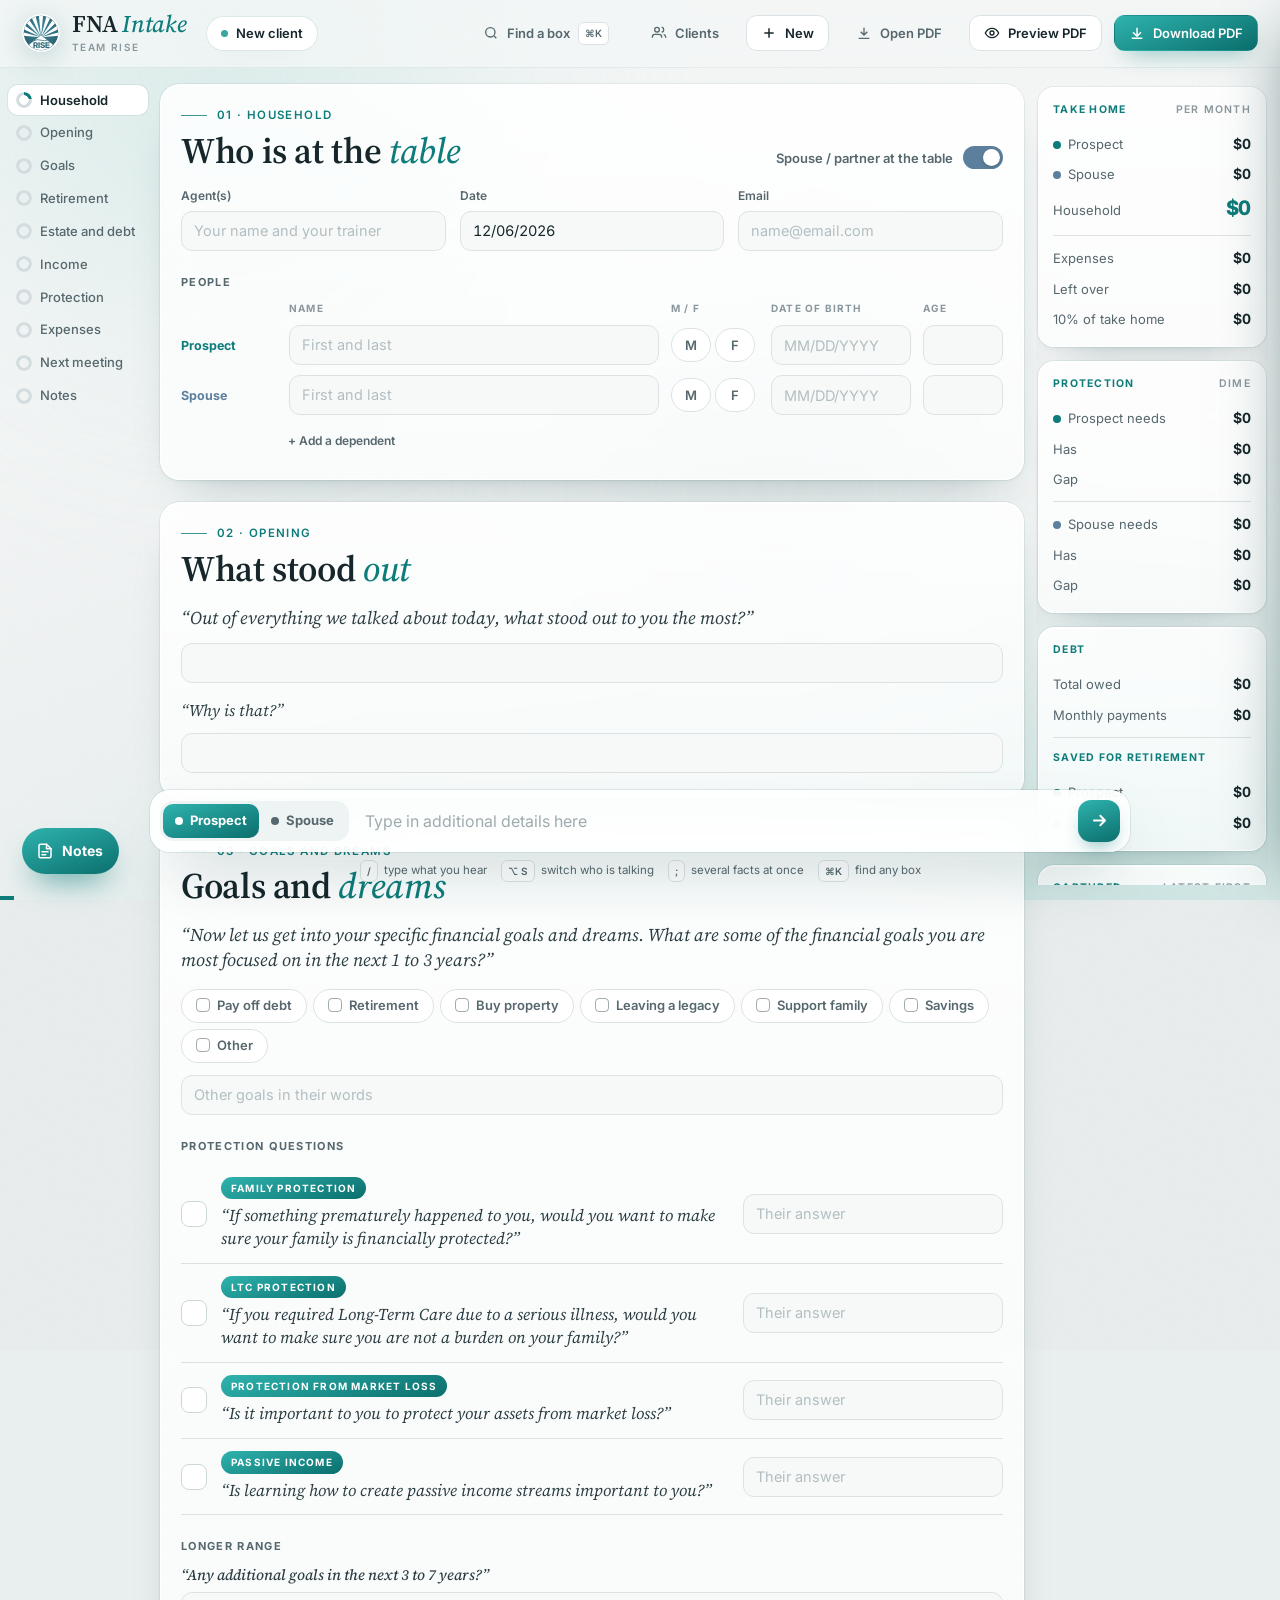
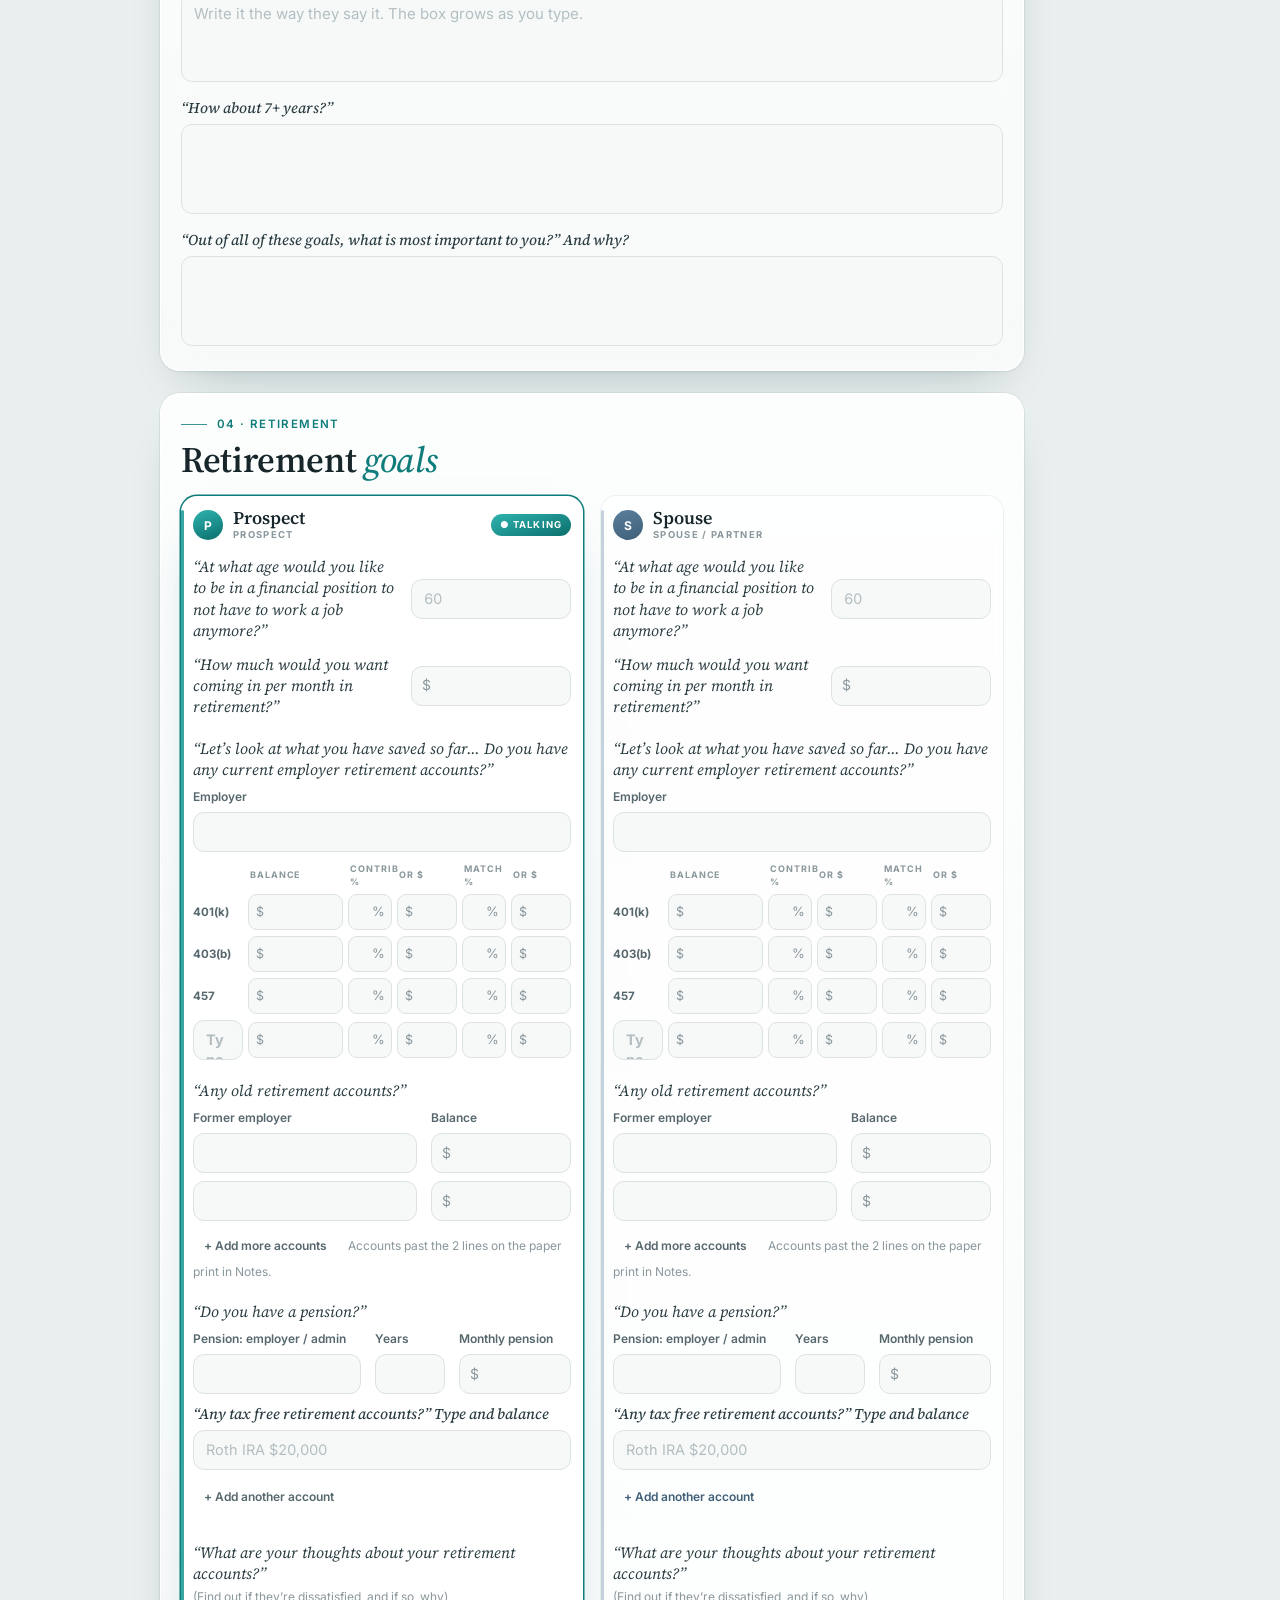
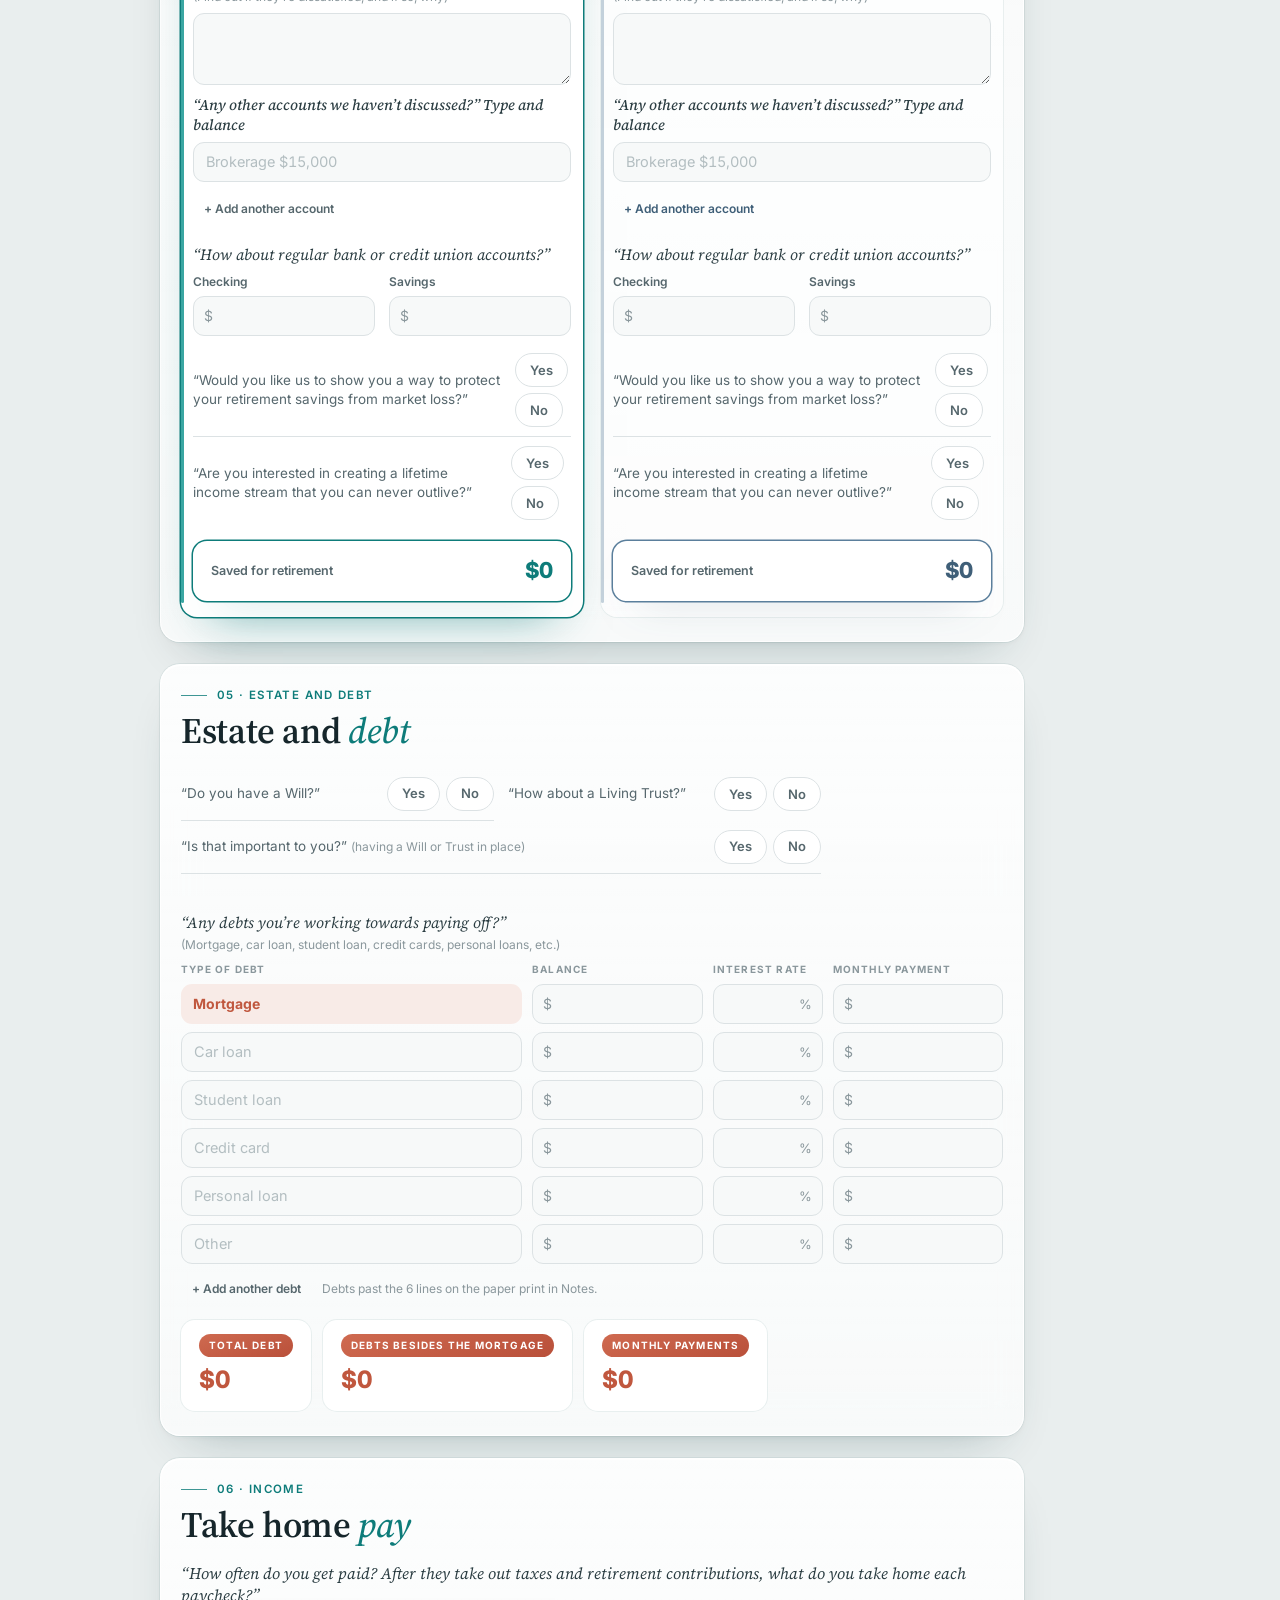
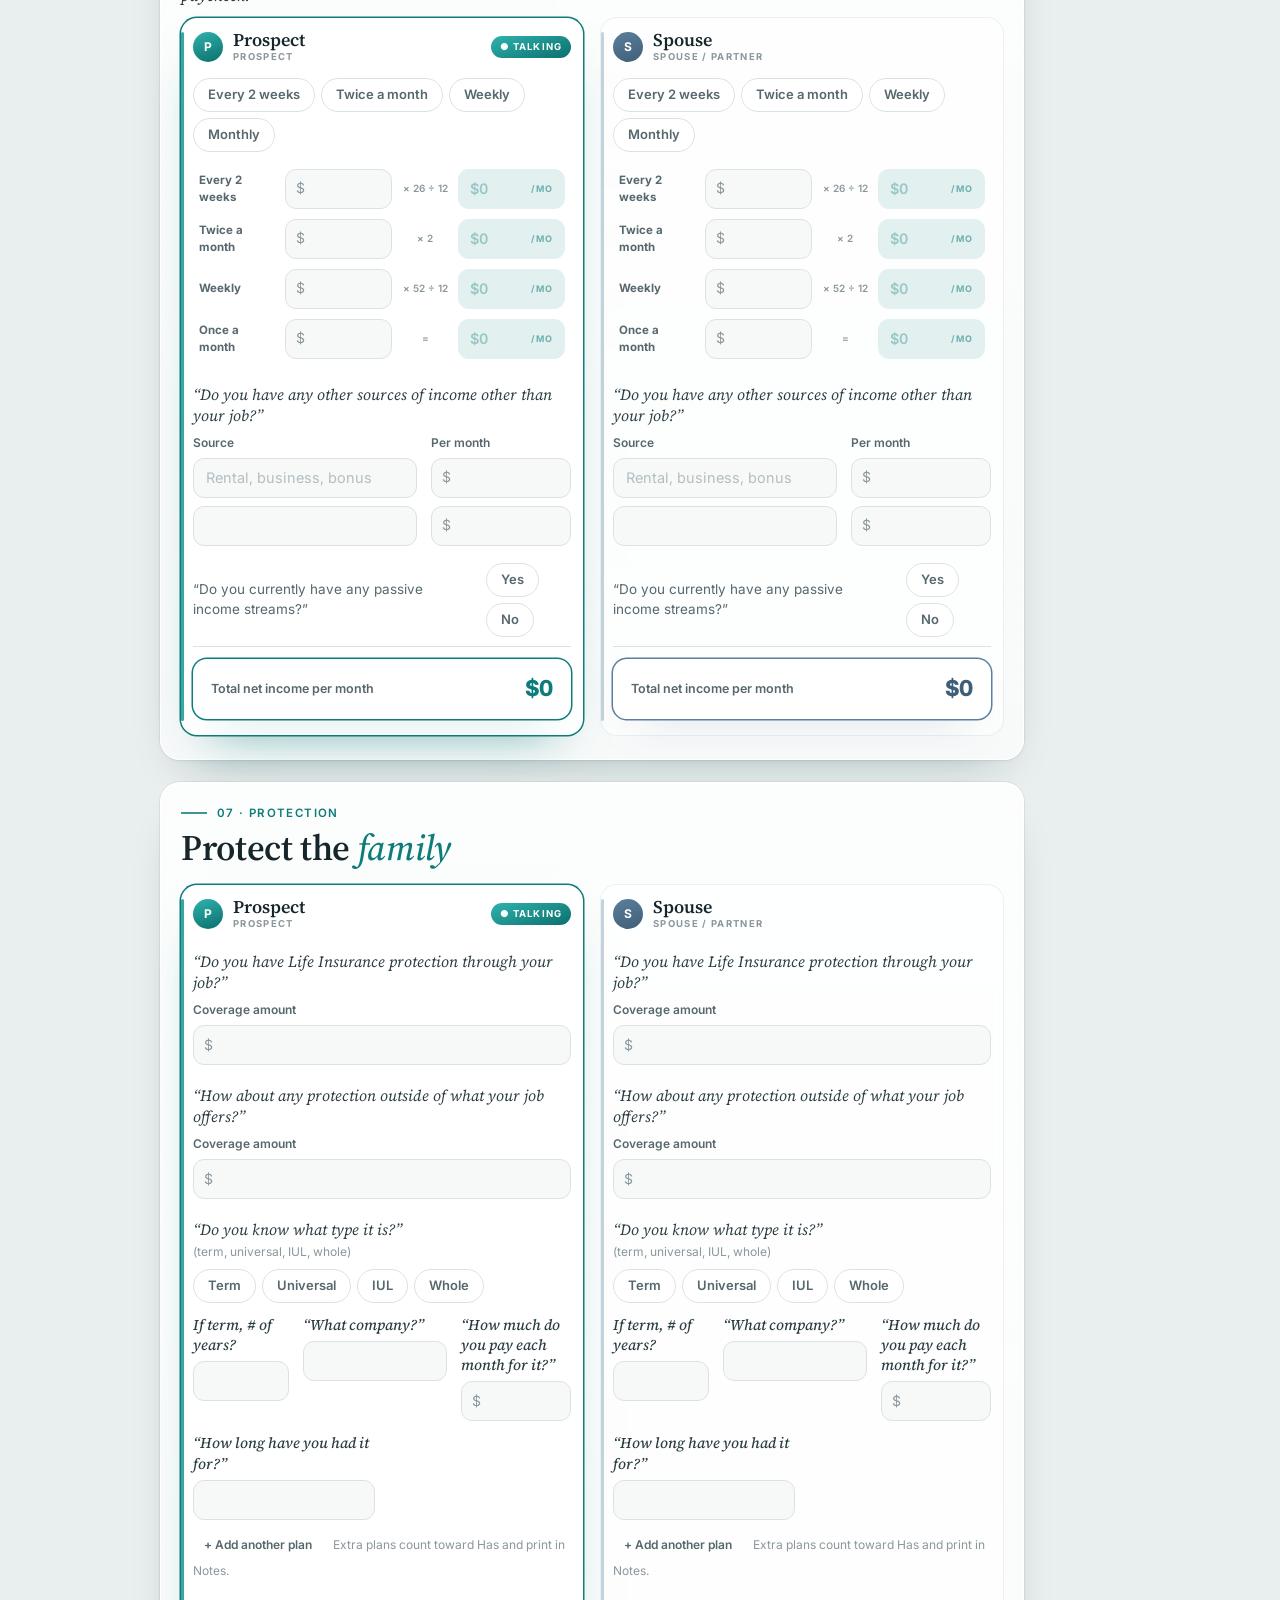
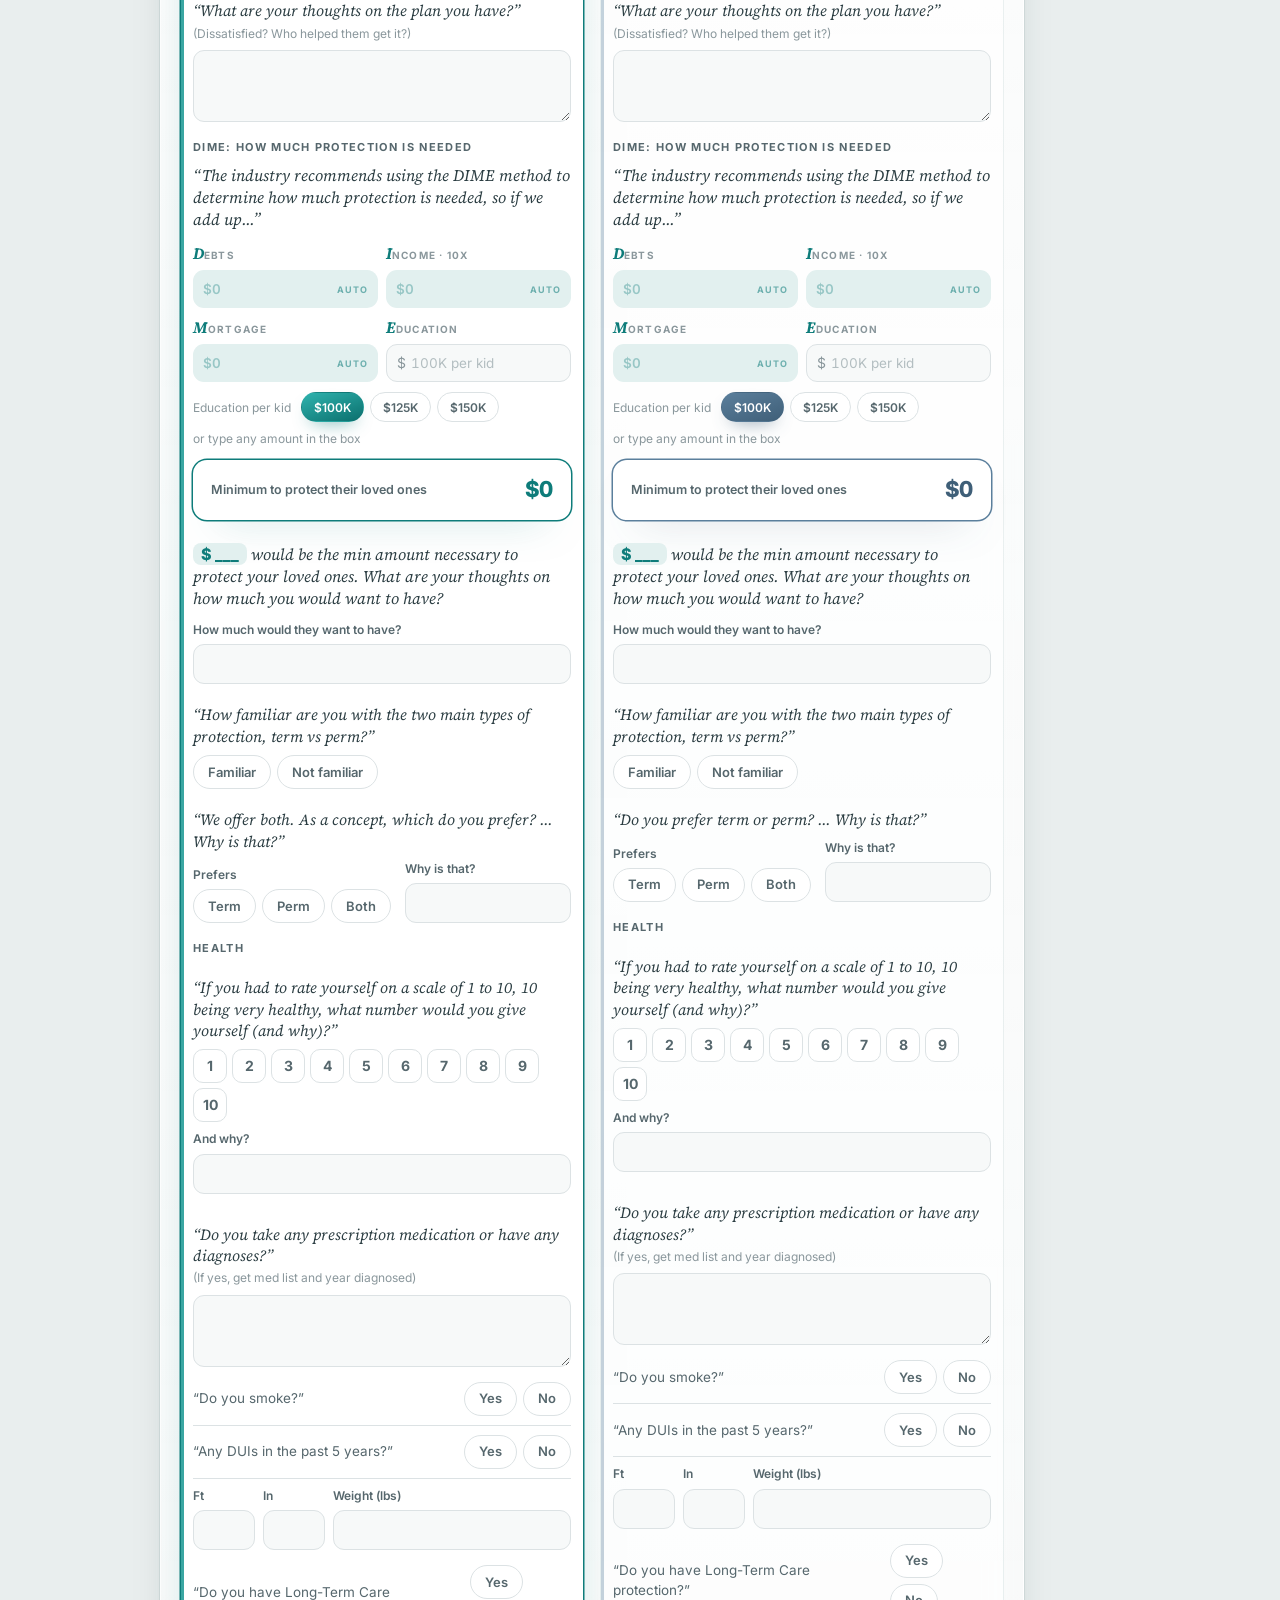
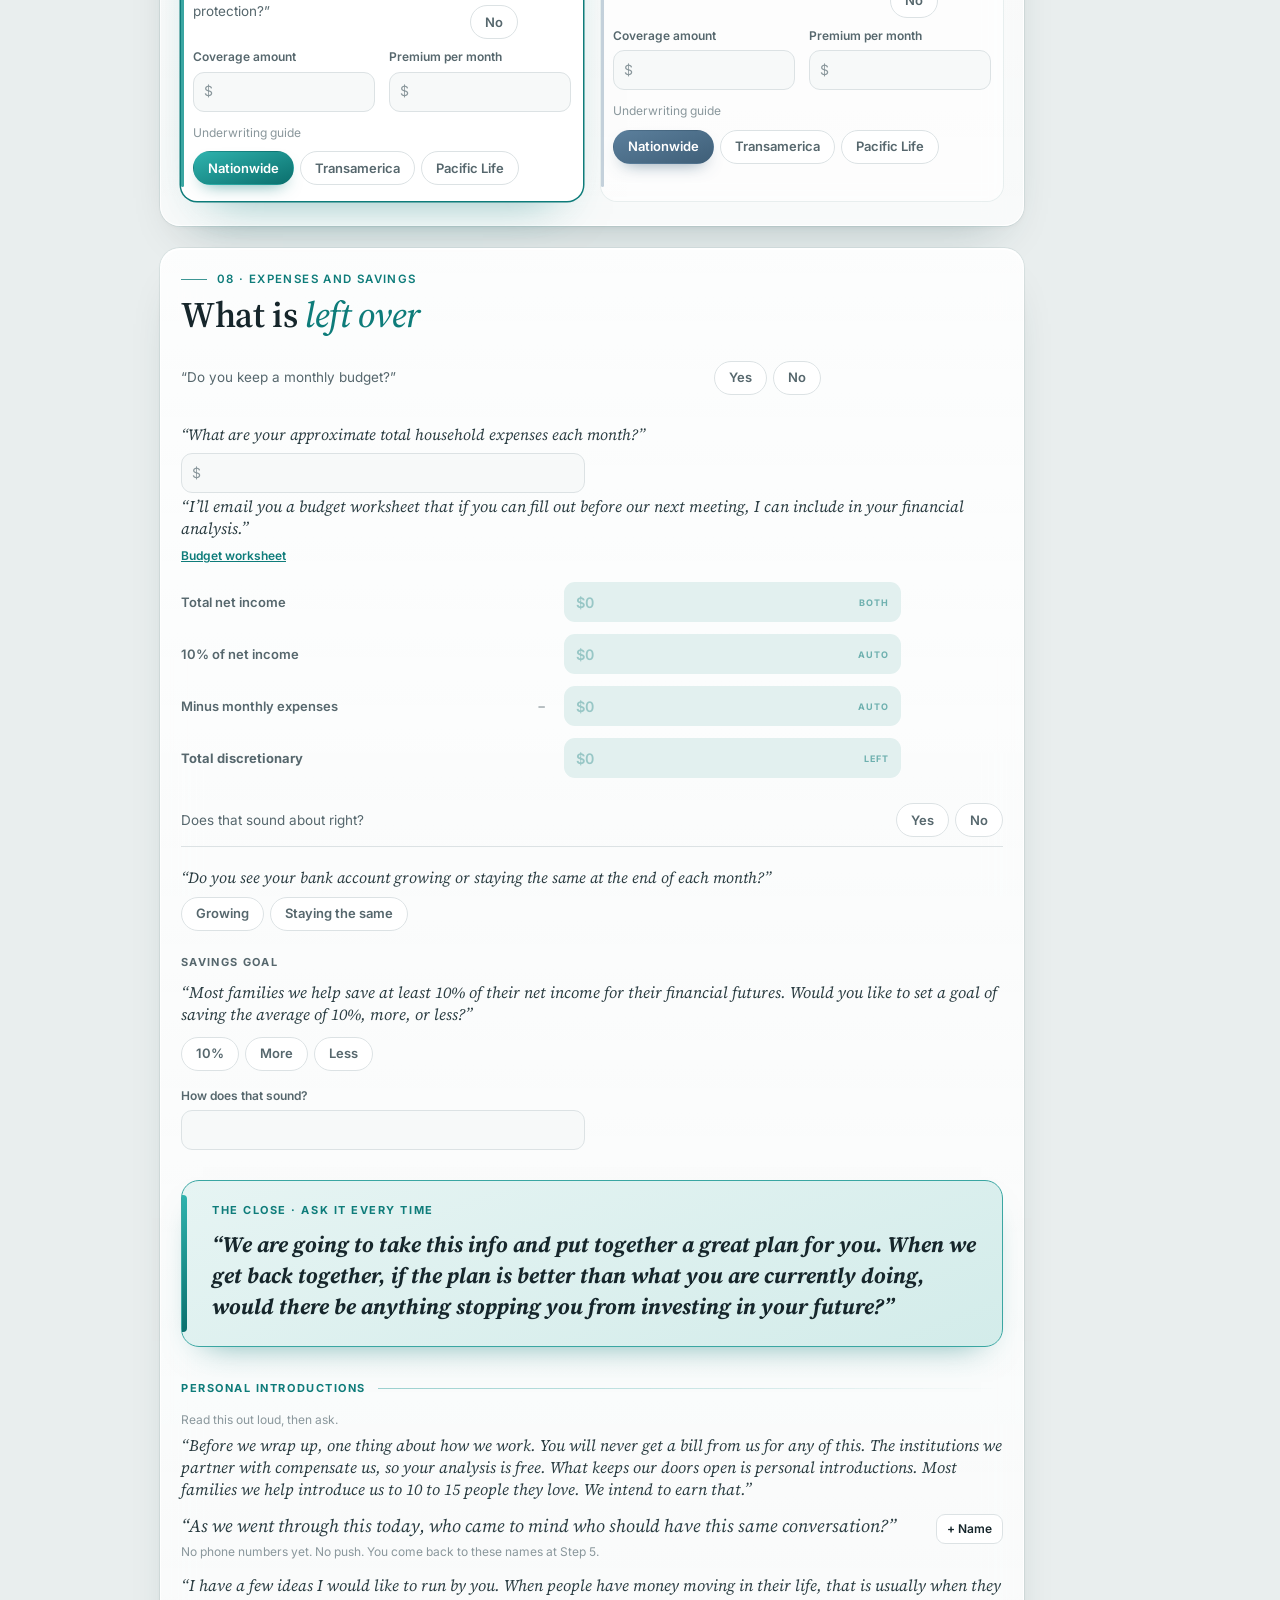
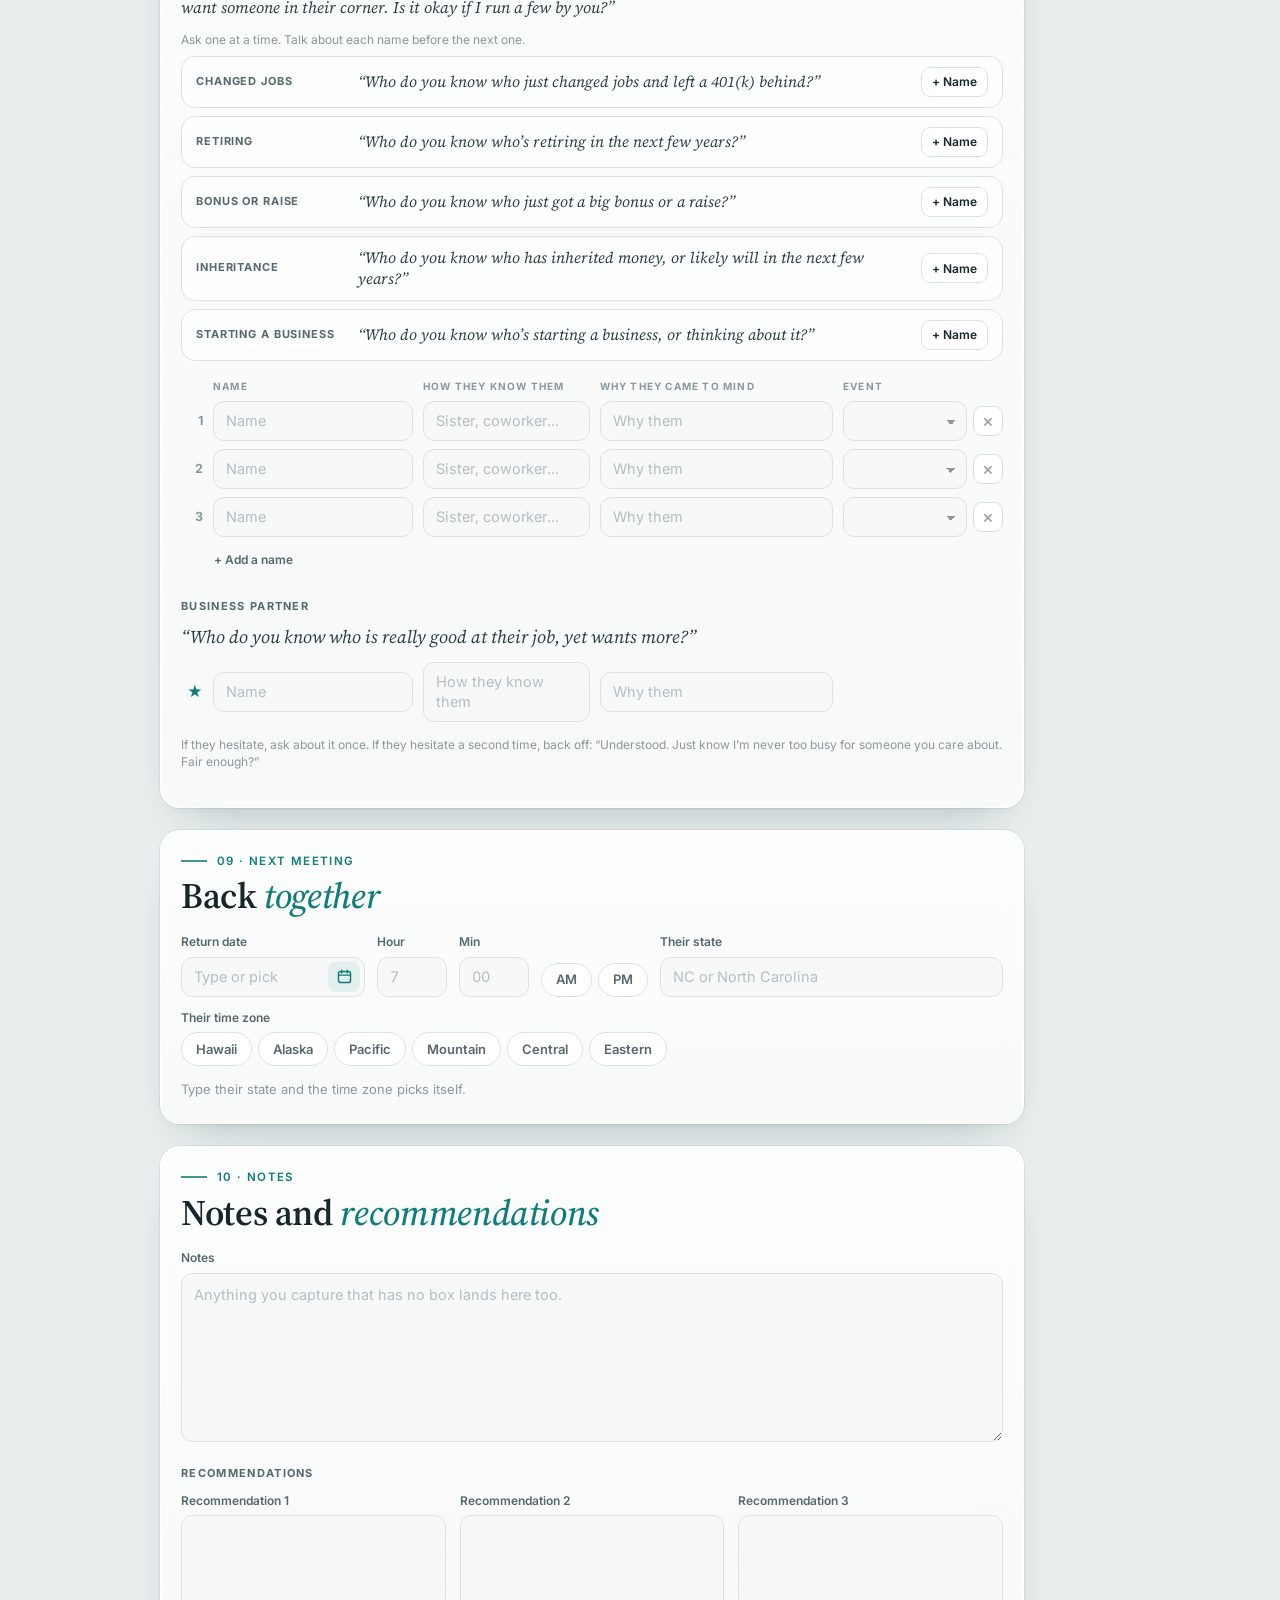
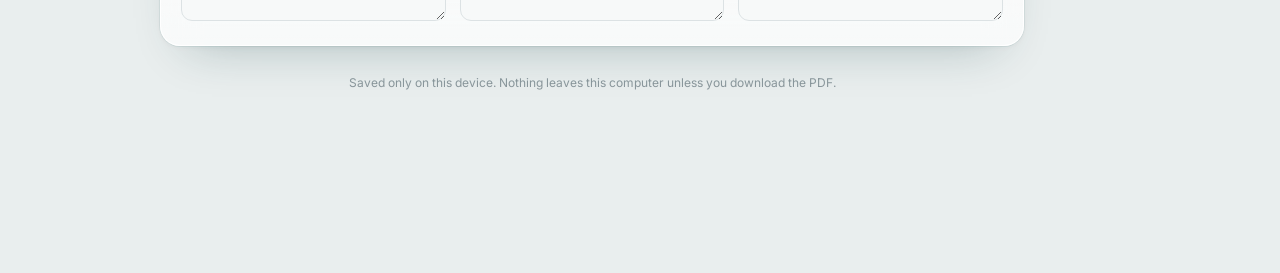
==== index.html @ fdba8e28 "FNA Intake app: source, build script and built page Co-Authored-By: Claude Opus 5.5 <noreply@anthrop" ====
<!doctype html>
<html lang="en">
<head>
<meta charset="utf-8">
<meta name="viewport" content="width=device-width,initial-scale=1,viewport-fit=cover">
<title>FNA Intake</title>
<meta name="theme-color" content="#eef2f2">
<link rel="icon" href="[data-uri]">
<link rel="preconnect" href="https://fonts.googleapis.com"><link rel="preconnect" href="https://fonts.gstatic.com" crossorigin>
<link href="https://fonts.googleapis.com/css2?family=Inter:wght@400;500;600;700;800&family=Source+Serif+4:ital,opsz,wght@0,8..60,500;0,8..60,600;1,8..60,400;1,8..60,500&display=swap" rel="stylesheet">
<style>/* FNA Intake, Investing 101 look: soft teal light, white frosted cards, Source Serif headlines,
   teal for the prospect and for money, slate blue for the spouse, rust for debt and gaps. */
:root{
  --ease:cubic-bezier(.2,.7,.2,1);
  --sans:"Inter",-apple-system,BlinkMacSystemFont,"Helvetica Neue",Arial,sans-serif;
  --serif:"Source Serif 4",Georgia,serif;
  --ink:#16262b; --mut:#56676d; --dim:#8a979c; --line:#dce2e4; --line2:#cdd6d9;
  --tea:#0e7c7a; --tea2:#3aa6a2; --teabg:#e2f0ef; --teaG:linear-gradient(160deg,#2fb3ae,#0b6f6d);
  --blu:#5b7f9c; --blu2:#3f5f78; --blubg:#e6edf2; --bluG:linear-gradient(160deg,#5b7f9c,#3f5f78);
  --rst:#c0573e; --rstbg:#f8ebe7; --rstG:linear-gradient(160deg,#cf6a50,#b9503a);
  --gry:#9aa7ab;
  --field:#f7f9f9; --fieldH:#fff;
  --card:linear-gradient(180deg,rgba(255,255,255,.88),rgba(255,255,255,.7));
  --cardShadow:0 1px 0 rgba(255,255,255,.9) inset,0 0 0 1px rgba(14,90,88,.07),0 2px 4px rgba(14,60,62,.04),0 24px 48px -28px rgba(14,60,62,.32);
  --r:20px;
}
*{box-sizing:border-box}
html{scroll-behavior:smooth;scroll-padding-top:96px}
body{margin:0;min-height:100vh;background:#e9eeee;color:var(--ink);font-family:var(--sans);font-size:14px;line-height:1.45;-webkit-font-smoothing:antialiased;text-rendering:optimizeLegibility}
::selection{background:rgba(14,124,122,.18)}
button,input,textarea,select{font:inherit;color:inherit}
a{color:var(--tea);font-weight:600}

/* living background: soft teal light that drifts (same as the Investing 101 deck) */
.bgx{position:fixed;inset:0;z-index:0;pointer-events:none;overflow:hidden;background:radial-gradient(120% 90% at 50% 120%,#d9ecea 0%,#eef2f2 55%,#f5f7f7 100%)}
.bgx i{position:absolute;border-radius:50%;filter:blur(90px);opacity:.55}
.bgx .b1{width:62vw;height:62vw;left:-14vw;top:-26vw;background:radial-gradient(circle,#bfe3df,transparent 68%);animation:drift1 26s ease-in-out infinite alternate}
.bgx .b2{width:52vw;height:52vw;right:-16vw;bottom:-24vw;background:radial-gradient(circle,#9fd5cf,transparent 66%);animation:drift2 32s ease-in-out infinite alternate}
.bgx .b3{width:34vw;height:34vw;left:44vw;top:30vh;background:radial-gradient(circle,#dfe7e8,transparent 70%);opacity:.8;animation:drift1 40s ease-in-out infinite alternate-reverse}
@keyframes drift1{to{margin-left:5vw;margin-top:4vh}}
@keyframes drift2{to{margin-right:6vw;margin-bottom:-5vh}}
.grain{position:fixed;inset:-50%;z-index:0;pointer-events:none;opacity:.06;background-image:url("data:image/svg+xml,%3Csvg xmlns='http://www.w3.org/2000/svg' width='160' height='160'%3E%3Cfilter id='n'%3E%3CfeTurbulence type='fractalNoise' baseFrequency='.9' numOctaves='2' stitchTiles='stitch'/%3E%3C/filter%3E%3Crect width='100%25' height='100%25' filter='url(%23n)'/%3E%3C/svg%3E")}
.prog{position:fixed;left:0;bottom:0;z-index:55;height:4px;width:0;background:var(--tea);transition:width .8s var(--ease)}

/* kicker: small teal caps with a short rule, like the deck */
.kick{display:flex;align-items:center;gap:10px;font-size:11.5px;font-weight:600;letter-spacing:.12em;text-transform:uppercase;color:var(--tea)}
.kick::before{content:"";width:26px;height:1.5px;background:currentColor;opacity:.8}

/* top bar */
.top{position:sticky;top:0;z-index:40;display:flex;align-items:center;gap:12px;padding:12px 22px;
  background:rgba(244,247,247,.78);backdrop-filter:blur(22px) saturate(140%);-webkit-backdrop-filter:blur(22px) saturate(140%);border-bottom:1px solid rgba(14,90,88,.08)}
.brand{display:flex;align-items:center;gap:12px;min-width:0}
.brand svg,.brand img{width:38px;height:38px;flex:none;filter:drop-shadow(0 6px 14px rgba(14,90,88,.22))}
.brand h1{margin:0;font-family:var(--serif);font-size:24px;font-weight:600;letter-spacing:-.01em;white-space:nowrap;line-height:1}
.brand h1 em{font-style:italic;font-weight:500;color:var(--tea)}
.brand .sub{font-size:10px;font-weight:600;letter-spacing:.14em;text-transform:uppercase;color:var(--dim);margin-top:4px}
.who-chip{display:flex;align-items:center;gap:8px;margin-left:8px;padding:7px 14px;border-radius:999px;background:#fff;box-shadow:0 0 0 1px rgba(14,90,88,.08),0 10px 24px -16px rgba(14,60,62,.45);font-size:13px;color:var(--mut);white-space:nowrap;overflow:hidden;text-overflow:ellipsis;max-width:320px}
.who-chip b{color:var(--ink);font-weight:600}
.save-dot{width:7px;height:7px;border-radius:50%;background:var(--tea2);flex:none;transition:background .3s}
.save-dot.busy{background:var(--gry)}
.top .grow{flex:1}
.btn{display:inline-flex;align-items:center;gap:8px;height:36px;padding:0 14px;border-radius:11px;border:1px solid var(--line);background:#fff;cursor:pointer;font-weight:600;font-size:13px;color:var(--ink);transition:background .2s,border-color .2s,transform .15s,box-shadow .2s;white-space:nowrap}
.btn:hover{border-color:var(--line2);box-shadow:0 8px 18px -12px rgba(14,60,62,.45)}
.btn:active{transform:scale(.97)}
.btn svg{width:16px;height:16px;flex:none}
.btn.primary{background:var(--teaG);color:#fff;border-color:transparent;box-shadow:0 10px 24px -12px rgba(14,124,122,.75)}
.btn.primary:hover{filter:brightness(1.06)}
.btn.ghost{background:transparent;border-color:transparent;color:var(--mut)}
.btn.ghost:hover{color:var(--ink);background:rgba(255,255,255,.7);box-shadow:none}
.btn.sm{height:30px;padding:0 10px;font-size:12px;border-radius:9px}
.kbd{font-size:10px;font-weight:600;padding:3px 6px;border-radius:6px;border:1px solid var(--line);color:var(--mut);background:#fff}

/* layout */
.shell{position:relative;z-index:1;display:grid;grid-template-columns:150px minmax(0,1fr) 248px;gap:14px;max-width:none;margin:0;padding:16px 12px 170px 8px}
.nav{position:sticky;top:84px;align-self:start;display:flex;flex-direction:column;gap:2px}
.nav a{display:flex;align-items:center;gap:8px;padding:7px 9px;border-radius:10px;color:var(--mut);text-decoration:none;font-size:13px;font-weight:500;transition:background .2s,color .2s}
.nav a:hover{background:rgba(255,255,255,.7);color:var(--ink)}
.nav a.on{background:#fff;color:var(--ink);font-weight:600;box-shadow:0 0 0 1px rgba(14,90,88,.07),0 10px 22px -16px rgba(14,60,62,.5)}
.nav .ring{--v:0;width:16px;height:16px;border-radius:50%;flex:none;background:conic-gradient(var(--tea) calc(var(--v)*1%),#d3dcde 0);-webkit-mask:radial-gradient(circle,transparent 4.5px,#000 5px);mask:radial-gradient(circle,transparent 4.5px,#000 5px)}
.nav .ring.full{background:var(--tea)}
.main{min-width:0;display:flex;flex-direction:column;gap:22px;container-type:inline-size}

/* cards */
.card{position:relative;background:var(--card);border:1px solid rgba(255,255,255,.95);border-radius:var(--r);padding:22px 20px 24px;backdrop-filter:blur(18px) saturate(1.3);-webkit-backdrop-filter:blur(18px) saturate(1.3);box-shadow:var(--cardShadow)}
.card>header{display:flex;align-items:flex-end;justify-content:space-between;gap:16px;margin-bottom:18px}
.eyebrow{display:flex;align-items:center;gap:10px;font-size:11.5px;font-weight:600;letter-spacing:.12em;text-transform:uppercase;color:var(--tea);margin-bottom:8px}
.eyebrow::before{content:"";width:26px;height:1.5px;background:currentColor;opacity:.8}
.card h2{margin:0;font-family:var(--serif);font-size:36px;font-weight:600;line-height:1.05;letter-spacing:-.01em}
.card h2 em{font-style:italic;font-weight:500;color:var(--tea)}
.card h3{margin:24px 0 10px;font-size:11px;font-weight:700;letter-spacing:.12em;text-transform:uppercase;color:var(--mut)}
.card h3:first-child{margin-top:0}
.say{font-family:var(--serif);font-style:italic;font-size:18px;line-height:1.38;color:#2b3d42;margin:2px 0 12px}
.say::before{content:"\201C"}.say::after{content:"\201D"}
.say.sm{font-size:16px}
.tip{font-size:12px;color:var(--dim)}

/* fields */
.grid{display:grid;gap:12px 14px}
.g2{grid-template-columns:repeat(2,minmax(0,1fr))}
.g3{grid-template-columns:repeat(3,minmax(0,1fr))}
.g4{grid-template-columns:repeat(4,minmax(0,1fr))}
.fld{display:flex;flex-direction:column;gap:6px;min-width:0}
.fld>label,.lbl{font-size:12px;font-weight:600;color:var(--mut)}
.in{position:relative;display:flex;align-items:center}
.in input,.in textarea,.in select{width:100%;height:40px;padding:0 12px;border-radius:11px;border:1px solid var(--line);background:var(--field);outline:none;transition:border-color .2s,background .2s,box-shadow .25s;font-size:14.5px;font-variant-numeric:tabular-nums;color:var(--ink)}
.in textarea{height:auto;min-height:72px;padding:10px 12px;resize:vertical;line-height:1.45}
.in input::placeholder,.in textarea::placeholder{color:#b3bec1}
.in input:hover,.in textarea:hover{background:var(--fieldH);border-color:var(--line2)}
.in input:focus,.in textarea:focus{border-color:var(--tea2);background:#fff;box-shadow:0 0 0 4px rgba(58,166,162,.16)}
.col-s .in input:focus,.col-s .in textarea:focus{border-color:var(--blu);box-shadow:0 0 0 4px rgba(91,127,156,.18)}
.in.money input{padding-left:24px}
.in.money::before{content:"$";position:absolute;left:11px;color:var(--dim);font-size:14px;pointer-events:none}
.in.pct input{padding-right:24px}
.in.pct::after{content:"%";position:absolute;right:11px;color:var(--dim);font-size:13px;pointer-events:none}
.in input.has-auto::placeholder{color:var(--tea);opacity:.85;font-weight:600}
.filled-flash{animation:flash 1.6s var(--ease)}
@keyframes flash{0%{box-shadow:0 0 0 0 rgba(14,124,122,0);border-color:var(--tea)}20%{box-shadow:0 0 0 6px rgba(14,124,122,.22);background:var(--teabg)}100%{box-shadow:0 0 0 0 rgba(14,124,122,0)}}

/* calc output: teal band, like the deck */
.calc{display:flex;align-items:center;justify-content:space-between;gap:10px;height:40px;padding:0 12px;border-radius:11px;background:var(--teabg);font-variant-numeric:tabular-nums;font-weight:700;color:var(--tea);font-size:14.5px;white-space:nowrap}
.calc .t{font-size:9px;font-weight:700;letter-spacing:.12em;text-transform:uppercase;color:rgba(14,124,122,.55)}
.calc.big{height:auto;padding:14px 16px;font-size:24px;font-weight:800;letter-spacing:-.02em}
.calc.neg{color:var(--rst);background:var(--rstbg)}
.calc .empty{color:rgba(14,124,122,.35);font-weight:600}

/* segmented + chips */
.seg{display:inline-flex;flex-wrap:wrap;gap:6px}
.seg button,.chip{height:34px;padding:0 14px;border-radius:999px;border:1px solid var(--line);background:#fff;cursor:pointer;font-size:13px;font-weight:600;color:var(--mut);transition:all .18s var(--ease)}
.seg button:hover,.chip:hover{color:var(--ink);border-color:var(--line2)}
.seg button.on,.chip.on{background:var(--teaG);border-color:transparent;color:#fff;box-shadow:0 8px 18px -10px rgba(14,124,122,.8)}
.col-s .seg button.on{background:var(--bluG);box-shadow:0 8px 18px -10px rgba(63,95,120,.8)}
.seg.yn button{min-width:46px}
.seg.yn button[data-v=N].on{background:#5f6f75;box-shadow:none}
.chip .ck{display:inline-block;width:14px;height:14px;margin-right:7px;vertical-align:-2px;border-radius:4px;border:1.5px solid currentColor;opacity:.55}
.chip.on .ck{background:#fff;border-color:#fff;opacity:1;box-shadow:inset 0 0 0 3px #138784}
.ynrow{display:flex;align-items:center;justify-content:space-between;gap:14px;padding:9px 0;border-bottom:1px solid var(--line)}
.ynrow:last-child{border-bottom:0}
.ynrow .q{font-size:13.5px;color:var(--mut)}

/* people table */
.people{display:grid;grid-template-columns:96px minmax(0,1.6fr) 88px 140px 80px;gap:10px 12px;align-items:center}
.people .hd{font-size:10px;font-weight:700;letter-spacing:.12em;text-transform:uppercase;color:var(--dim)}
.people .role{font-size:12.5px;font-weight:700;color:var(--mut);line-height:1.2}
.people .role.p{color:var(--tea)}.people .role.s{color:var(--blu2)}
.people .seg{flex-wrap:nowrap;gap:4px}
.people .seg button{min-width:0;width:40px;padding:0;height:34px}
.toggle{display:inline-flex;align-items:center;gap:10px;cursor:pointer;user-select:none;font-size:13px;font-weight:600;color:var(--mut)}
.toggle .sw{width:40px;height:23px;border-radius:999px;background:#cfd8da;position:relative;transition:background .25s}
.toggle .sw::after{content:"";position:absolute;top:3px;left:3px;width:17px;height:17px;border-radius:50%;background:#fff;box-shadow:0 1px 3px rgba(0,0,0,.2);transition:transform .3s var(--ease)}
.toggle.on .sw{background:var(--blu)}
.toggle.on .sw::after{transform:translateX(17px)}

/* protect questions */
.pq{display:grid;grid-template-columns:auto minmax(0,1fr) minmax(160px,260px);gap:14px;align-items:center;padding:12px 0;border-bottom:1px solid var(--line)}
.pq:last-child{border-bottom:0}
.pq .say{margin:0;font-size:16.5px}
.pq .tag{display:inline-block;font-size:10px;font-weight:700;letter-spacing:.12em;text-transform:uppercase;color:#fff;padding:4px 10px;border-radius:999px;background:var(--teaG);margin-bottom:6px}
.cbx{width:26px;height:26px;border-radius:8px;border:1.5px solid var(--line2);background:#fff;cursor:pointer;display:grid;place-items:center;transition:all .2s}
.cbx svg{width:15px;height:15px;opacity:0;transform:scale(.6);transition:all .25s var(--ease)}
.cbx.on{background:var(--tea);border-color:var(--tea);box-shadow:0 8px 18px -8px rgba(14,124,122,.8)}
.cbx.on svg{opacity:1;transform:none;color:#fff}

/* person columns */
.duo{display:grid;grid-template-columns:repeat(2,minmax(0,1fr));gap:18px}
.duo.solo{grid-template-columns:minmax(0,1fr)}
.duo.solo .col-s{display:none}
.col{position:relative;border-radius:16px;padding:14px 12px 16px;background:rgba(255,255,255,.62);box-shadow:0 0 0 1px rgba(14,90,88,.07);transition:box-shadow .3s,background .3s}
.col::before{content:"";position:absolute;left:0;top:14px;bottom:14px;width:3px;border-radius:3px;background:var(--tea2);opacity:.35;transition:opacity .3s}
.col-s::before{background:var(--blu)}
.col.talking{background:#fff;box-shadow:0 0 0 1.5px var(--tea),0 24px 48px -28px rgba(14,124,122,.55)}
.col-s.talking{box-shadow:0 0 0 1.5px var(--blu),0 24px 48px -28px rgba(63,95,120,.55)}
.col.talking::before{opacity:1}
.colhd{display:flex;align-items:center;gap:10px;margin:-2px 0 14px}
.colhd .av{width:30px;height:30px;border-radius:50%;display:grid;place-items:center;font-weight:700;font-size:12px;color:#fff;background:var(--teaG)}
.col-s .colhd .av{background:var(--bluG)}
.colhd .nm{font-family:var(--serif);font-weight:600;font-size:18px;line-height:1.1}
.colhd .rl{font-size:9.5px;font-weight:700;letter-spacing:.14em;text-transform:uppercase;color:var(--dim)}
.colhd .live{margin-left:auto;font-size:9.5px;font-weight:700;letter-spacing:.12em;text-transform:uppercase;color:#fff;background:var(--teaG);padding:4px 9px;border-radius:999px;opacity:0;transition:opacity .3s}
.col-s .colhd .live{background:var(--bluG)}
.col.talking .colhd .live{opacity:1}
.col h3{margin:18px 0 8px}

/* account rows */
.acct{display:grid;grid-template-columns:50px minmax(0,1.35fr) minmax(0,.62fr) minmax(0,.85fr) minmax(0,.62fr) minmax(0,.85fr);gap:5px;align-items:center}
.acct .hd{font-size:9px;font-weight:700;letter-spacing:.1em;text-transform:uppercase;color:var(--dim);padding-left:2px}
.acct .lab{font-size:11.5px;font-weight:700;color:var(--mut)}
.acct .in input{height:36px;padding:0 8px;font-size:13.5px;border-radius:9px}
.acct .in.money input{padding-left:19px}.acct .in.money::before{left:8px;font-size:12.5px}
.acct .in.pct input{padding-right:18px}.acct .in.pct::after{right:7px}
.acct+.acct{margin-top:6px}

.pay{display:grid;grid-template-columns:78px minmax(0,1fr) 50px minmax(0,1fr);gap:8px;align-items:center;padding:5px 6px;border-radius:12px;transition:background .25s,opacity .25s}
.pay .lab{font-size:11.5px;font-weight:700;color:var(--mut)}
.pay .op{font-size:10px;font-weight:600;color:var(--dim);text-align:center}
.pay.dim{opacity:.45}
.pay.hot{background:var(--teabg);opacity:1}
.col-s .pay.hot{background:var(--blubg)}

.dime{display:grid;grid-template-columns:repeat(2,minmax(0,1fr));gap:8px;margin-top:6px}
.dime .k{font-size:10px;font-weight:700;letter-spacing:.12em;text-transform:uppercase;color:var(--dim);margin-bottom:5px}
.dime .k b{font-family:var(--serif);font-style:italic;color:var(--tea);font-size:16px;letter-spacing:0}
.dime .calc{height:38px;font-size:13.5px;padding:0 10px}
.dime .in input{height:38px;font-size:13.5px}
.total-line{display:flex;align-items:center;justify-content:space-between;gap:12px;margin-top:12px;padding:14px 18px;border-radius:14px;background:#fff;box-shadow:0 0 0 1.5px var(--tea),0 20px 40px -26px rgba(14,124,122,.55)}
.col-s .total-line{box-shadow:0 0 0 1.5px var(--blu),0 20px 40px -26px rgba(63,95,120,.55)}
.total-line .l{font-size:12.5px;font-weight:600;color:var(--mut)}
.total-line .v{font-size:22px;font-weight:800;color:var(--tea);font-variant-numeric:tabular-nums;letter-spacing:-.02em}
.col-s .total-line .v{color:var(--blu2)}
.gap{display:flex;gap:10px;margin-top:9px;font-size:12.5px;color:var(--mut)}
.gap b{color:var(--ink)} .gap .bad{color:var(--rst)}

.debt{display:grid;grid-template-columns:minmax(0,2fr) minmax(0,1fr) 110px minmax(0,1fr);gap:8px 10px;align-items:center}
.debt .hd{font-size:10px;font-weight:700;letter-spacing:.12em;text-transform:uppercase;color:var(--dim)}
.debt .fixed{height:40px;display:flex;align-items:center;padding:0 12px;border-radius:11px;background:var(--rstbg);font-weight:700;color:var(--rst)}
.foot{display:flex;flex-wrap:wrap;gap:12px;margin-top:16px}
.foot .m{display:flex;flex-direction:column;gap:6px;padding:14px 18px;border-radius:14px;background:#fff;box-shadow:0 0 0 1px rgba(14,90,88,.07)}
.foot .m span{display:inline-block;align-self:flex-start;font-size:10px;font-weight:700;letter-spacing:.12em;text-transform:uppercase;color:#fff;background:var(--rstG);padding:4px 10px;border-radius:999px}
.foot .m b{font-size:24px;font-weight:800;letter-spacing:-.02em;color:var(--rst);font-variant-numeric:tabular-nums}

.flow{display:grid;grid-template-columns:minmax(0,1fr) auto minmax(0,1fr);gap:12px 18px;align-items:center;max-width:720px}
.flow .lbl{font-size:13px}
.sentence{font-family:var(--serif);font-style:italic;font-size:22px;line-height:1.42;color:var(--ink);margin:16px 0 6px}
.sentence b{font-family:var(--sans);font-style:normal;font-weight:800;color:var(--tea);background:var(--teabg);padding:1px 8px;border-radius:8px}
.script{margin-top:12px;border-radius:14px;background:var(--teabg)}
.script summary{cursor:pointer;padding:11px 14px;font-size:12.5px;font-weight:700;color:var(--tea);list-style:none;display:flex;gap:8px;align-items:center}
.script summary::-webkit-details-marker{display:none}
.script summary::before{content:"\25B8";transition:transform .2s}
.script[open] summary::before{transform:rotate(90deg)}
.script p{margin:0;padding:0 16px 14px;font-family:var(--serif);font-style:italic;font-size:16.5px;line-height:1.45;color:#2b3d42}
.rate{display:flex;gap:5px;flex-wrap:wrap}
.rate button{width:34px;height:34px;border-radius:10px;border:1px solid var(--line);background:#fff;cursor:pointer;font-weight:700;color:var(--mut);transition:all .18s}
.rate button:hover{color:var(--ink);border-color:var(--line2)}
.rate button.on{background:var(--teaG);color:#fff;border-color:transparent}
.col-s .rate button.on{background:var(--bluG)}
.hw{display:grid;grid-template-columns:62px 62px minmax(0,1fr);gap:8px}

/* math rail */
.rail{position:sticky;top:84px;align-self:start;display:flex;flex-direction:column;gap:14px;max-height:calc(100vh - 100px);overflow:auto;scrollbar-width:none;padding:2px}
.rail::-webkit-scrollbar{display:none}
.rail .card{padding:14px 14px 12px;border-radius:16px}
.rail h4{margin:0 0 12px;font-size:10.5px;font-weight:700;letter-spacing:.12em;text-transform:uppercase;color:var(--tea);display:flex;align-items:center;gap:8px}
.rail h4 i{font-style:normal;color:var(--dim);margin-left:auto;font-weight:600}
.mrow{display:flex;justify-content:space-between;align-items:baseline;gap:8px;padding:5px 0;font-size:13px;color:var(--mut)}
.mrow b{color:var(--ink);font-weight:700;font-variant-numeric:tabular-nums;font-size:14px}
.mrow.hl b{color:var(--tea);font-size:20px;font-weight:800;letter-spacing:-.02em}
.mrow.good b{color:var(--tea)}.mrow.bad b{color:var(--rst)}
.mrow .dp,.mrow .ds{display:inline-block;width:8px;height:8px;border-radius:50%;margin-right:7px;background:var(--tea)}
.mrow .ds{background:var(--blu)}
.msep{height:1px;background:var(--line);margin:7px 0}
.bar{height:8px;border-radius:99px;background:#dbe4e5;overflow:hidden;margin:6px 0 2px}
.bar i{display:block;height:100%;border-radius:99px;background:var(--teaG);width:0;transition:width .6s var(--ease)}
.log{display:flex;flex-direction:column;gap:6px;font-size:12px}
.log .it{padding:8px 10px;border-radius:10px;background:#fff;box-shadow:0 0 0 1px rgba(14,90,88,.07);color:var(--mut);cursor:pointer}
.log .it:hover{box-shadow:0 0 0 1px var(--tea2)}
.log .it b{color:var(--ink);font-weight:600}
.log .it .w{font-size:9px;font-weight:700;letter-spacing:.12em;text-transform:uppercase}
.log .it .w.p{color:var(--tea)}.log .it .w.s{color:var(--blu2)}
.log .none{color:var(--dim);font-size:12px}

/* capture dock */
.dock{position:fixed;left:50%;bottom:18px;transform:translateX(-50%);z-index:50;width:min(980px,calc(100vw - 32px))}
.dock-in{display:flex;align-items:center;gap:10px;padding:10px;border-radius:20px;background:rgba(255,255,255,.9);backdrop-filter:blur(26px) saturate(150%);-webkit-backdrop-filter:blur(26px) saturate(150%);box-shadow:0 0 0 1px rgba(14,90,88,.1),0 30px 60px -24px rgba(14,60,62,.55)}
.dock-in:focus-within{box-shadow:0 0 0 1.5px var(--tea2),0 0 0 6px rgba(58,166,162,.14),0 30px 60px -24px rgba(14,60,62,.55)}
.spk{display:flex;padding:3px;border-radius:13px;background:#eef3f3;flex:none}
.spk button{display:flex;align-items:center;gap:7px;height:34px;padding:0 12px;border:0;border-radius:10px;background:transparent;cursor:pointer;font-weight:700;font-size:13px;color:var(--mut);transition:all .25s var(--ease);max-width:150px}
.spk button span{overflow:hidden;text-overflow:ellipsis;white-space:nowrap}
.spk button i{width:8px;height:8px;border-radius:50%;background:currentColor;flex:none}
.spk button.on[data-w=p]{background:var(--teaG);color:#fff}
.spk button.on[data-w=s]{background:var(--bluG);color:#fff}
.spk.solo button[data-w=s]{display:none}
.dock input{flex:1;min-width:0;height:42px;border:0;outline:0;background:transparent;font-size:16px;padding:0 6px;color:var(--ink)}
.dock input::placeholder{color:#9eabae}
.dock .go{width:42px;height:42px;border-radius:13px;border:0;cursor:pointer;background:var(--teaG);color:#fff;display:grid;place-items:center;flex:none;transition:transform .15s;box-shadow:0 10px 20px -10px rgba(14,124,122,.8)}
.dock .go:active{transform:scale(.94)}
.dock .go svg{width:19px;height:19px}
.preview{display:flex;flex-wrap:wrap;gap:6px;margin-top:6px;padding:8px 10px;border-radius:14px;background:rgba(255,255,255,.94);box-shadow:0 0 0 1px rgba(14,90,88,.08),0 18px 36px -24px rgba(14,60,62,.5)}
.preview:empty{display:none}
.pv{font-size:12.5px;padding:5px 10px;border-radius:999px;background:var(--teabg);color:#0b5f5d}
.pv.note{background:#eef1f2;color:var(--mut)}
.pv b{color:var(--ink);font-weight:700}
.hints{display:flex;justify-content:center;gap:14px;margin-top:8px;font-size:11.5px;color:var(--mut)}
.hints span{display:inline-flex;align-items:center;gap:6px}

/* toasts */
.toasts{position:fixed;right:22px;bottom:118px;z-index:60;display:flex;flex-direction:column;gap:8px;align-items:flex-end;pointer-events:none}
.toast{pointer-events:auto;min-width:280px;max-width:420px;padding:13px 15px;border-radius:16px;background:rgba(255,255,255,.96);box-shadow:0 0 0 1.5px var(--tea),0 24px 48px -24px rgba(14,60,62,.6);backdrop-filter:blur(20px);animation:tin .45s var(--ease)}
.toast.out{animation:tout .35s var(--ease) forwards}
@keyframes tin{from{opacity:0;transform:translateY(14px) scale(.96)}to{opacity:1;transform:none}}
@keyframes tout{to{opacity:0;transform:translateY(8px) scale(.97)}}
.toast .ttl{display:inline-block;font-size:10px;font-weight:700;letter-spacing:.12em;text-transform:uppercase;color:#fff;background:var(--teaG);padding:4px 10px;border-radius:999px;margin-bottom:8px}
.toast ul{margin:0;padding:0;list-style:none;display:flex;flex-direction:column;gap:3px;font-size:13px;color:var(--mut)}
.toast ul b{color:var(--tea)}
.toast .acts{display:flex;gap:6px;margin-top:10px}

/* palette + drawer */
.veil{position:fixed;inset:0;z-index:80;background:rgba(22,38,43,.28);backdrop-filter:blur(6px);display:none}
.veil.on{display:block;animation:fadein .2s}
@keyframes fadein{from{opacity:0}}
.palette{position:fixed;left:50%;top:14vh;transform:translateX(-50%);z-index:90;width:min(620px,calc(100vw - 32px));border-radius:18px;background:#fff;box-shadow:0 0 0 1px rgba(14,90,88,.08),0 40px 90px -30px rgba(14,60,62,.6);display:none;overflow:hidden}
.palette.on{display:block;animation:tin .3s var(--ease)}
.palette input{width:100%;height:56px;border:0;border-bottom:1px solid var(--line);background:transparent;padding:0 20px;font-size:17px;outline:0;color:var(--ink)}
.palette .res{max-height:52vh;overflow:auto;padding:6px}
.palette .r{display:flex;align-items:center;gap:10px;padding:10px 14px;border-radius:10px;cursor:pointer;font-size:14px;color:var(--mut)}
.palette .r.on,.palette .r:hover{background:var(--teabg);color:var(--ink)}
.palette .r .sec{margin-left:auto;font-size:10px;font-weight:700;letter-spacing:.1em;text-transform:uppercase;color:var(--dim)}
.palette .r .w{font-size:9.5px;font-weight:700;letter-spacing:.1em;text-transform:uppercase;padding:3px 8px;border-radius:999px;color:#fff}
.palette .r .w.p{background:var(--teaG)}.palette .r .w.s{background:var(--bluG)}
.drawer{position:fixed;top:0;right:0;bottom:0;z-index:90;width:min(420px,100vw);background:#f6f8f8;box-shadow:-30px 0 60px -30px rgba(14,60,62,.5);transform:translateX(102%);transition:transform .45s var(--ease);display:flex;flex-direction:column}
.drawer.on{transform:none}
.drawer header{display:flex;align-items:center;justify-content:space-between;padding:20px 22px;border-bottom:1px solid var(--line)}
.drawer header h3{margin:0;font-family:var(--serif);font-size:24px;font-weight:600}
.drawer .list{flex:1;overflow:auto;padding:12px}
.client{display:flex;align-items:center;gap:12px;padding:12px 14px;border-radius:12px;margin-bottom:8px;cursor:pointer;background:#fff;box-shadow:0 0 0 1px rgba(14,90,88,.07)}
.client:hover{box-shadow:0 0 0 1px var(--tea2)}
.client.cur{box-shadow:0 0 0 1.5px var(--tea)}
.client .nm{font-weight:700}.client .dt{font-size:12px;color:var(--dim)}
.client .x{margin-left:auto}
.drawer .foot2{padding:14px 22px;border-top:1px solid var(--line);font-size:12px;color:var(--dim)}

.mobile-math{display:none}
.footer-note{text-align:center;color:var(--dim);font-size:12px;margin-top:6px}
.retgrid{grid-template-columns:184px 70px 70px auto minmax(0,1fr);align-items:end;gap:12px}

/* responsive */
/* the commitment and personal introductions (bottom of section 8) */
.btn[hidden]{display:none}
.subhd{display:flex;align-items:center;gap:12px;margin:34px 0 14px;font-size:11px;font-weight:700;letter-spacing:.14em;text-transform:uppercase;color:var(--tea)}
.subhd::after{content:"";flex:1;height:1px;background:linear-gradient(90deg,var(--tea2),transparent);opacity:.5}
.closer{position:relative;margin:30px 0 6px;padding:22px 26px 24px 30px;border-radius:18px;background:linear-gradient(160deg,#e6f4f3,#d3ecea);border:1px solid var(--tea2);box-shadow:0 16px 34px -22px rgba(14,124,122,.7)}
.closer::before{content:"";position:absolute;left:0;top:14px;bottom:14px;width:5px;border-radius:0 4px 4px 0;background:var(--teaG)}
.closer .tag{font-size:11px;font-weight:700;letter-spacing:.14em;text-transform:uppercase;color:var(--tea);margin-bottom:10px}
.closer .say{margin:0;font-size:22px;line-height:1.4;font-weight:700;color:var(--ink)}
.askrow{display:flex;align-items:flex-start;justify-content:space-between;gap:14px}
.askrow .say{margin-bottom:8px}
.askrow .btn{flex:none;margin-top:2px}
.events{display:flex;flex-direction:column;gap:8px;margin:0 0 18px}
.ev{display:grid;grid-template-columns:150px minmax(0,1fr) auto;gap:12px;align-items:center;padding:10px 14px;border-radius:14px;border:1px solid var(--line);background:rgba(255,255,255,.6);transition:border-color .2s,background .2s}
.ev .say{margin:0;font-size:15.5px}
.evtag{font-size:11px;font-weight:700;letter-spacing:.08em;text-transform:uppercase;color:var(--mut);display:flex;flex-direction:column;gap:4px}
.evtag .theirs{display:none;width:max-content;font-size:9.5px;letter-spacing:.1em;padding:3px 7px;border-radius:999px;background:var(--teaG);color:#fff}
.ev.mine{border-color:var(--tea2);background:var(--teabg)}
.ev.mine .evtag{color:var(--tea)}
.ev.mine .theirs{display:inline-block}
.intros{display:grid;grid-template-columns:22px minmax(0,1.2fr) minmax(0,1fr) minmax(0,1.4fr) 160px;gap:8px 10px;align-items:center}
.intros .hd{font-size:10px;font-weight:700;letter-spacing:.12em;text-transform:uppercase;color:var(--dim)}
.intros .irow{display:contents}
.intros .irow[hidden]{display:none}
.intros .n{font-size:12.5px;font-weight:700;color:var(--dim);text-align:right}
.intros.partner .n{color:var(--tea);font-size:15px}
.intros select{appearance:none;-webkit-appearance:none;cursor:pointer;padding-right:26px;background-image:linear-gradient(45deg,transparent 50%,var(--dim) 50%),linear-gradient(135deg,var(--dim) 50%,transparent 50%);background-position:calc(100% - 15px) 18px,calc(100% - 10px) 18px;background-size:5px 5px;background-repeat:no-repeat}
.intros select:focus{border-color:var(--tea2);background-color:#fff;box-shadow:0 0 0 4px rgba(58,166,162,.16)}
.introfoot{display:flex;align-items:center;gap:12px;margin:8px 0 0 22px}
@media (max-width:1560px){.shell{grid-template-columns:140px minmax(0,1fr) 232px;gap:12px}.nav a{padding:6px 8px}}
@media (max-width:1180px){.shell{grid-template-columns:minmax(0,1fr) 270px}.nav{display:none}}
@media (max-width:940px){
  .shell{grid-template-columns:minmax(0,1fr);padding:16px 16px 190px}
  .rail{position:fixed;top:0;right:0;bottom:0;z-index:85;width:min(340px,92vw);max-height:none;padding:16px;background:#eef3f3;box-shadow:-30px 0 60px -30px rgba(14,60,62,.5);transform:translateX(102%);transition:transform .45s var(--ease)}
  .rail.on{transform:none}
  .mobile-math{display:inline-flex}
  .who-chip{display:none}
  .top{padding:10px 14px;gap:8px}
  .top .btn .lbl-hide{display:none}
}
@container (max-width:720px){.duo{grid-template-columns:minmax(0,1fr)}}
@container (max-width:860px){
  .people{grid-template-columns:80px minmax(0,1fr) 88px 124px 64px}
  .g4{grid-template-columns:repeat(2,minmax(0,1fr))}
  .pq{grid-template-columns:auto minmax(0,1fr)}
  .pq .in{grid-column:2}
}
@container (max-width:560px){
  .g2,.g3{grid-template-columns:minmax(0,1fr)}
  .people{grid-template-columns:minmax(0,1fr) minmax(0,1fr)}
  .people .hd{display:none}
  .people .role{grid-column:1/-1;margin-top:8px}
  .acct{grid-template-columns:50px minmax(0,1fr) minmax(0,1fr)}
  .acct .hd{display:none}
  .debt{grid-template-columns:minmax(0,1fr) minmax(0,1fr)}
  .debt .hd{display:none}
  .card{padding:20px 16px}
  .card h2{font-size:30px}
  .retgrid{grid-template-columns:1fr 64px 64px}
  .ev{grid-template-columns:minmax(0,1fr) auto}
  .ev .evtag{grid-column:1/-1;flex-direction:row;align-items:center}
  .intros{grid-template-columns:22px minmax(0,1fr) minmax(0,1fr)}
  .intros .hd{display:none}
  .intros .irow>:nth-child(4),.intros .irow>:nth-child(5){grid-column:2/-1}
  .askrow{flex-direction:column;gap:0}
  .closer{padding:18px 18px 20px 22px}
  .closer .say{font-size:19px}
}
@media (max-width:600px){
  .brand h1,.brand .sub{display:none}
  .top{gap:6px}
  .top .btn{height:34px;padding:0 9px}
  .btn.primary .lbl-hide{display:none}
  .hints{display:none}
  .dock{bottom:10px}
  .spk button{max-width:84px;padding:0 9px}
  .dock input{font-size:15px}
  .duo .pay{grid-template-columns:64px minmax(0,1fr) 34px minmax(0,1fr)}
  .duo .pay .calc .t{display:none}
  .duo .pay .op{font-size:9px}
}
@media (prefers-reduced-motion:reduce){*{animation:none!important;transition:none!important}html{scroll-behavior:auto}}
@media print{.top,.nav,.rail,.dock,.toasts,.bgx,.grain,.prog{display:none}.shell{display:block}}
.people .role.s{color:var(--blu)}
.people [data-spouse-row] .seg button.on{background:var(--bluG);box-shadow:0 8px 18px -10px rgba(63,95,120,.8)}

/* 2026-11-25: dependents one at a time, growing goal boxes, more accounts, next meeting time zones */
.people [data-dep][hidden]{display:none}
.depfoot{margin:10px 0 0 96px}
.longrange{display:flex;flex-direction:column;gap:16px}
.longrange .in textarea{min-height:84px;font-size:15px;line-height:1.5;resize:none;overflow:hidden}
.in textarea{overflow:hidden}
.multi{display:flex;flex-direction:column;gap:8px}
.mrow2{display:flex;align-items:center;gap:8px}
.mrow2 .in{flex:1}
.rmrow{flex:none;width:30px;height:30px;border-radius:9px;border:1px solid var(--line);background:#fff;color:var(--dim);font-size:18px;line-height:1;cursor:pointer}
.rmrow:hover{color:#b4532a;border-color:#e2c3b4}
.addrow{margin-top:6px;padding-left:4px;color:var(--tea)}
.col-s .addrow{color:var(--blu2)}
.in.hascal input{padding-right:44px}
.calbtn{position:absolute;right:5px;top:50%;transform:translateY(-50%);width:32px;height:30px;border-radius:8px;border:0;background:var(--teabg);color:var(--tea);display:grid;place-items:center;cursor:pointer;transition:background .2s}
.calbtn:hover{background:#cfe8e6}
.calbtn svg{width:17px;height:17px}
.calpick{position:absolute;right:0;bottom:0;width:1px;height:1px;opacity:0;pointer-events:none;border:0;padding:0}
.tzcard{display:grid;grid-template-columns:repeat(2,minmax(0,1fr));gap:12px;margin-top:14px}
.tzside{padding:14px 16px;border-radius:14px;border:1px solid var(--line);background:#fff}
.tzside.them{border-color:var(--tea2);background:var(--teabg)}
.tzside .k{font-size:10.5px;font-weight:700;letter-spacing:.14em;text-transform:uppercase;color:var(--mut)}
.tzside.them .k{color:var(--tea)}
.tzside .t{font-family:var(--serif);font-size:21px;font-weight:600;margin-top:4px;line-height:1.25}
.tzside .s{font-size:13px;color:var(--mut);margin-top:3px}
.tzempty{align-self:center;font-size:13px;color:var(--dim)}
@container (max-width:560px){.depfoot{margin-left:0}.tzcard{grid-template-columns:minmax(0,1fr)}.retgrid .fld:last-child{grid-column:1/-1}}

/* 2026-11-25: Edgar's edits. The paper form's questions, more kids and debts, education per kid, saved clients on top */
.fld>label.ask{font-family:var(--serif);font-style:italic;font-size:15px;font-weight:500;line-height:1.35;color:#2b3d42}
.say.q{margin:20px 0 8px;font-size:15.5px}
.qnote{margin:-5px 0 8px}
.people .flags{grid-column:2/-1;display:flex;flex-wrap:wrap;gap:6px;margin:-4px 0 4px}
.people .flags:empty{display:none}
.chip.sm{height:28px;padding:0 11px;font-size:11.5px}
.chip.sm .ck{width:12px;height:12px;margin-right:6px}
.debt [data-xdebt][hidden]{display:none}
.edupre{display:flex;align-items:center;flex-wrap:wrap;gap:8px 10px;margin:10px 0 2px}
.edupre .seg button{height:30px;padding:0 12px;font-size:12px}
[data-min] .amt{font-family:var(--sans);font-style:normal;font-weight:800;color:var(--tea);background:var(--teabg);padding:1px 8px;border-radius:8px}
[data-min]::before,[data-min]::after{content:none}
.recent{padding:18px 22px}
.recent .rhead{display:flex;align-items:baseline;gap:12px;flex-wrap:wrap;margin-bottom:12px}
.recent .rhead b{font-size:15px}
.recent .rlist{display:grid;grid-template-columns:repeat(auto-fill,minmax(190px,1fr));gap:8px}
.rcl{display:flex;flex-direction:column;align-items:flex-start;gap:3px;padding:11px 14px;border-radius:13px;border:1px solid var(--line);background:rgba(255,255,255,.7);cursor:pointer;text-align:left;transition:border-color .2s,background .2s}
.rcl:hover{border-color:var(--tea2);background:var(--teabg)}
.rcl .nm{font-size:14px;font-weight:700;color:var(--ink)}
.rcl .dt{font-size:11.5px;color:var(--dim)}
.rcl.more .nm{color:var(--tea)}
@container (max-width:560px){.people .flags{grid-column:1/-1}}

/* floating notepad: always there, same text as the Notes box in section 10 */
.padbtn{position:fixed;left:22px;bottom:26px;z-index:58;display:flex;align-items:center;gap:8px;height:46px;padding:0 16px 0 14px;border-radius:999px;border:0;cursor:pointer;background:var(--teaG);color:#fff;font-size:14px;font-weight:700;box-shadow:0 16px 30px -12px rgba(14,124,122,.75);transition:transform .15s}
.padbtn:active{transform:scale(.95)}
.padbtn svg{width:18px;height:18px}
.padbtn .dot{width:8px;height:8px;border-radius:50%;background:#ffd27a;box-shadow:0 0 0 2px rgba(255,255,255,.6);display:none}
.padbtn.has .dot{display:block}
.padbtn.on{background:#fff;color:var(--tea);box-shadow:0 0 0 1.5px var(--tea2),0 16px 30px -12px rgba(14,60,62,.45)}
.pad{position:fixed;left:22px;bottom:84px;z-index:58;width:min(380px,calc(100vw - 32px));display:flex;flex-direction:column;border-radius:18px;background:#fffdf6;box-shadow:0 0 0 1px rgba(14,90,88,.1),0 34px 70px -24px rgba(14,60,62,.55);transform:translateY(12px) scale(.97);opacity:0;pointer-events:none;transition:transform .28s var(--ease),opacity .2s}
.pad.on{transform:none;opacity:1;pointer-events:auto}
.pad header{display:flex;align-items:center;gap:10px;padding:14px 16px 8px}
.pad header b{font-family:var(--serif);font-style:italic;font-size:20px;color:var(--ink)}
.pad header .who{font-size:11px;font-weight:700;letter-spacing:.1em;text-transform:uppercase;color:var(--tea)}
.pad header .x{margin-left:auto;width:30px;height:30px;border-radius:9px;border:0;background:transparent;color:var(--dim);font-size:20px;cursor:pointer}
.pad header .x:hover{background:var(--teabg);color:var(--ink)}
.pad textarea{margin:0 14px;min-height:190px;max-height:46vh;resize:vertical;padding:12px 14px;border-radius:12px;border:1px solid #efe6c8;background:repeating-linear-gradient(#fffdf6,#fffdf6 25px,#f1ead3 26px) 0 12px/100% 26px local;outline:none;font-size:14.5px;line-height:26px;color:var(--ink)}
.pad textarea:focus{border-color:var(--tea2);box-shadow:0 0 0 4px rgba(58,166,162,.14)}
.pad footer{display:flex;align-items:center;gap:10px;padding:10px 16px 14px}
.pad footer .tip{flex:1}
/* bottom left, in the open space under the section list; on narrower screens the type bar fills the bottom, so the button sits just above it */
@media (max-width:1250px){.padbtn{left:16px;bottom:108px}.pad{left:16px;bottom:166px}}
@media (max-width:600px){.padbtn{bottom:96px}.pad{bottom:150px}}
@media print{.padbtn,.pad{display:none}}

/* one-line answers that wrap and grow */
.in textarea.one{min-height:40px;height:40px;padding:9px 12px;resize:none;line-height:20px}
/* plans 2 to 4 */
.plan{margin-top:14px;padding:12px 14px 14px;border:1px dashed var(--line2);border-radius:13px;background:rgba(255,255,255,.5)}
.plan .planhd{font-size:11.5px;font-weight:700;letter-spacing:.08em;text-transform:uppercase;color:var(--dim);margin-bottom:8px}
/* underwriting guide picker */
.uw{display:flex;flex-wrap:wrap;gap:10px;align-items:center;margin-top:12px}
.uw a{font-weight:700}
.estateflag{margin:6px 0 0;color:var(--tea);font-weight:600}

/* a question with its answer box next to it */
.qa{display:grid;grid-template-columns:minmax(0,1fr) 160px;gap:14px;align-items:center;margin:4px 0 12px}
.qa .say.q{margin:0}
@media (max-width:560px){.qa{grid-template-columns:1fr;gap:8px}}
/* extra old retirement accounts stay hidden until added */
[data-old][hidden],.depfoot[hidden]{display:none}
/* the x next to a line an add button made */
.rmwrap{display:flex;align-items:center;gap:6px;min-width:0}
.rmwrap>.in,.rmwrap>.fld{flex:1;min-width:0}
.plan .planhd{display:flex;justify-content:space-between;align-items:center}
.people .flags .rmrow{width:28px;height:28px;font-size:16px}
/* term vs perm: familiar or not, script opens on "not familiar" */
.famrow{display:flex;gap:8px;flex-wrap:wrap;margin-bottom:4px}
.famscript[hidden]{display:none}
.yesmore{margin:4px 0 10px}
.yesmore[hidden]{display:none}
/* "came to mind" names, right under that question */
.intros.near{margin:2px 0 14px}
.ev .intros.near{grid-column:1/-1;margin:4px 0 2px}
.intros[hidden]{display:none}
.famscript .famhd{padding:11px 16px 6px;font-size:12.5px;font-weight:700;color:var(--tea)}
</style>
</head>
<body>
<div class="bgx" aria-hidden="true"><i class="b1"></i><i class="b2"></i><i class="b3"></i></div><div class="grain" aria-hidden="true"></div><div class="prog" id="prog"></div>

<header class="top">
  <div class="brand"><svg xmlns="http://www.w3.org/2000/svg" viewBox="0 0 200 200" role="img" aria-label="Team RISE"><defs><clipPath id="rc"><circle cx="100" cy="100" r="90"/></clipPath><radialGradient id="rcg" cx="50%" cy="40%" r="70%"><stop offset="0" stop-color="#3f8c9c"/><stop offset="1" stop-color="#25586a"/></radialGradient></defs><circle cx="100" cy="100" r="99" fill="#fff"/><circle cx="100" cy="100" r="91" fill="url(#rcg)"/><g clip-path="url(#rc)"><g fill="#fff"><polygon points="100,122 -49.6,110.5 -44.5,81.7"/><polygon points="100,122 -36.6,60.0 -22.0,34.7"/><polygon points="100,122 -7.2,17.1 15.3,-1.8"/><polygon points="100,122 35.2,-13.3 62.7,-23.3"/><polygon points="100,122 85.4,-27.3 114.6,-27.3"/><polygon points="100,122 137.3,-23.3 164.8,-13.3"/><polygon points="100,122 184.7,-1.8 207.2,17.1"/><polygon points="100,122 222.0,34.7 236.6,60.0"/><polygon points="100,122 244.5,81.7 249.6,110.5"/></g><path d="M-20 205 L100 110 L220 205Z" fill="#fff"/><path d="M62 140 q19 -9 38 -2 t38 -2" stroke="#33707f" stroke-width="4" fill="none" stroke-linecap="round"/><path d="M-20 205 L100 110 L220 205" stroke="#33707f" stroke-width="3" fill="none"/><text x="100" y="181" text-anchor="middle" font-family="Inter,Arial,sans-serif" font-size="42" font-weight="800" fill="#33707f">RISE</text></g></svg><div><h1>FNA <em>Intake</em></h1><div class="sub">Team RISE</div></div></div>
  <div class="who-chip"><span class="save-dot" id="saveDot" title="Saved on this device"></span><b id="whoName">New client</b></div>
  <div class="grow"></div>
  <button class="btn ghost" id="findBtn" title="Find any box (Ctrl or Cmd + K)"><svg viewBox="0 0 24 24" fill="none" stroke="currentColor" stroke-width="2"><circle cx="11" cy="11" r="7"/><path d="M20 20l-3.5-3.5"/></svg><span class="lbl-hide">Find a box</span><span class="kbd lbl-hide">&#8984;K</span></button>
  <button class="btn ghost mobile-math" id="mathBtn">The math</button>
  <button class="btn ghost" id="clientsBtn"><svg viewBox="0 0 24 24" fill="none" stroke="currentColor" stroke-width="2"><path d="M16 19v-1a4 4 0 0 0-4-4H6a4 4 0 0 0-4 4v1"/><circle cx="9" cy="7" r="3.5"/><path d="M22 19v-1a4 4 0 0 0-3-3.9M16 3.1a4 4 0 0 1 0 7.8"/></svg><span class="lbl-keep">Clients</span></button>
  <button class="btn" id="newBtn"><svg viewBox="0 0 24 24" fill="none" stroke="currentColor" stroke-width="2.2"><path d="M12 5v14M5 12h14"/></svg><span class="lbl-hide">New</span></button>
  <button class="btn ghost" id="openBtn" title="Load answers from a filled FNA Intake PDF"><svg viewBox="0 0 24 24" fill="none" stroke="currentColor" stroke-width="2"><path d="M4 20h16M12 4v11M7 10l5 5 5-5"/></svg><span class="lbl-hide">Open PDF</span></button>
  <input type="file" id="pdfFile" accept="application/pdf,.pdf" hidden>
  <button class="btn" id="pvBtn"><svg viewBox="0 0 24 24" fill="none" stroke="currentColor" stroke-width="2"><path d="M2 12s3.5-7 10-7 10 7 10 7-3.5 7-10 7S2 12 2 12z"/><circle cx="12" cy="12" r="3"/></svg><span class="lbl-hide">Preview PDF</span></button>
  <button class="btn" id="rptBtn" hidden title="Open this client in the FNA Report app"><svg viewBox="0 0 24 24" fill="none" stroke="currentColor" stroke-width="2"><path d="M4 19V5M4 19h16M8 15l4-4 3 3 5-6"/></svg><span class="lbl-hide">Build report</span></button>
  <button class="btn primary" id="dlBtn"><svg viewBox="0 0 24 24" fill="none" stroke="currentColor" stroke-width="2.2"><path d="M12 4v12M6 11l6 6 6-6M4 20h16"/></svg><span class="lbl-hide">Download PDF</span></button>
</header>

<div class="shell">
  <nav class="nav" id="nav"></nav>
  <main class="main" id="main"></main>
  <aside class="rail" id="rail">
    <div class="card" id="math"></div>
    <div class="card" id="math3"></div>
    <div class="card" id="math2"></div>
    <div class="card"><h4>Captured <i>latest first</i></h4><div class="log" id="log"></div></div>
  </aside>
</div>

<div class="dock">
  <div class="dock-in">
    <div class="spk" id="spk" title="Who is talking (Option + S)"><button type="button" data-w="p" class="on"><i></i><span>Prospect</span></button><button type="button" data-w="s"><i></i><span>Spouse</span></button></div>
    <input id="cap" autocomplete="off" spellcheck="false" placeholder='Type in additional details here' aria-label="Quick capture">
    <button class="go" id="capGo" title="Drop it in (Enter)"><svg viewBox="0 0 24 24" fill="none" stroke="currentColor" stroke-width="2.4" stroke-linecap="round" stroke-linejoin="round"><path d="M5 12h14M13 6l6 6-6 6"/></svg></button>
  </div>
  <div class="preview" id="pv"></div>
  <div class="hints"><span><span class="kbd">/</span> type what you hear</span><span><span class="kbd">&#8997; S</span> switch who is talking</span><span><span class="kbd">;</span> several facts at once</span><span><span class="kbd">&#8984;K</span> find any box</span></div>
</div>

<div class="toasts" id="toasts"></div>
<button type="button" class="padbtn" id="padBtn" title="Notes (Option + N)"><svg viewBox="0 0 24 24" fill="none" stroke="currentColor" stroke-width="2" stroke-linecap="round" stroke-linejoin="round"><path d="M14 3H6a2 2 0 0 0-2 2v14a2 2 0 0 0 2 2h12a2 2 0 0 0 2-2V9z"/><path d="M14 3v6h6M8 13h8M8 17h5"/></svg>Notes<i class="dot"></i></button>
<div class="pad" id="pad" role="dialog" aria-label="Notes">
  <header><b>Notes</b><span class="who" id="padWho"></span><button type="button" class="x" id="padX" title="Close (Esc)">&times;</button></header>
  <textarea id="padTxt" spellcheck="true" placeholder="Type anything you hear. It shows up in Notes at the end of the intake and prints on the PDF."></textarea>
  <footer><span class="tip">Same notes as section 10</span><button type="button" class="btn sm ghost" id="padGo">Go to Notes</button></footer>
</div>
<div class="veil" id="veil"></div>
<div class="palette" id="pal"><input id="palIn" placeholder="Find a box... try &quot;spouse 401k&quot; or &quot;mortgage&quot;" autocomplete="off"><div class="res" id="palRes"></div></div>
<aside class="drawer" id="drawer">
  <header><h3>Clients</h3><button class="btn sm ghost" id="closeDrawer">Close</button></header>
  <div class="list" id="clientList"></div>
  <div class="foot2">Saved in this browser on this device only.</div>
</aside>

<script>!function(t,e){"object"==typeof exports&&"undefined"!=typeof module?e(exports):"function"==typeof define&&define.amd?define(["exports"],e):e((t=t||self).PDFLib={})}(this,(function(t){"use strict";
/*! *****************************************************************************
    Copyright (c) Microsoft Corporation. All rights reserved.
    Licensed under the Apache License, Version 2.0 (the "License"); you may not use
    this file except in compliance with the License. You may obtain a copy of the
    License at http://www.apache.org/licenses/LICENSE-2.0

    THIS CODE IS PROVIDED ON AN *AS IS* BASIS, WITHOUT WARRANTIES OR CONDITIONS OF ANY
    KIND, EITHER EXPRESS OR IMPLIED, INCLUDING WITHOUT LIMITATION ANY IMPLIED
    WARRANTIES OR CONDITIONS OF TITLE, FITNESS FOR A PARTICULAR PURPOSE,
    MERCHANTABLITY OR NON-INFRINGEMENT.

    See the Apache Version 2.0 License for specific language governing permissions
    and limitations under the License.
    ***************************************************************************** */var e=function(t,n){return(e=Object.setPrototypeOf||{__proto__:[]}instanceof Array&&function(t,e){t.__proto__=e}||function(t,e){for(var n in e)e.hasOwnProperty(n)&&(t[n]=e[n])})(t,n)};function n(t,n){function r(){this.constructor=t}e(t,n),t.prototype=null===n?Object.create(n):(r.prototype=n.prototype,new r)}var r=function(){return(r=Object.assign||function(t){for(var e,n=1,r=arguments.length;n<r;n++)for(var i in e=arguments[n])Object.prototype.hasOwnProperty.call(e,i)&&(t[i]=e[i]);return t}).apply(this,arguments)};function i(t,e,n,r){return new(n||(n=Promise))((function(i,o){function a(t){try{l(r.next(t))}catch(t){o(t)}}function s(t){try{l(r.throw(t))}catch(t){o(t)}}function l(t){var e;t.done?i(t.value):(e=t.value,e instanceof n?e:new n((function(t){t(e)}))).then(a,s)}l((r=r.apply(t,e||[])).next())}))}function o(t,e){var n,r,i,o,a={label:0,sent:function(){if(1&i[0])throw i[1];return i[1]},trys:[],ops:[]};return o={next:s(0),throw:s(1),return:s(2)},"function"==typeof Symbol&&(o[Symbol.iterator]=function(){return this}),o;function s(o){return function(s){return function(o){if(n)throw new TypeError("Generator is already executing.");for(;a;)try{if(n=1,r&&(i=2&o[0]?r.return:o[0]?r.throw||((i=r.return)&&i.call(r),0):r.next)&&!(i=i.call(r,o[1])).done)return i;switch(r=0,i&&(o=[2&o[0],i.value]),o[0]){case 0:case 1:i=o;break;case 4:return a.label++,{value:o[1],done:!1};case 5:a.label++,r=o[1],o=[0];continue;case 7:o=a.ops.pop(),a.trys.pop();continue;default:if(!(i=a.trys,(i=i.length>0&&i[i.length-1])||6!==o[0]&&2!==o[0])){a=0;continue}if(3===o[0]&&(!i||o[1]>i[0]&&o[1]<i[3])){a.label=o[1];break}if(6===o[0]&&a.label<i[1]){a.label=i[1],i=o;break}if(i&&a.label<i[2]){a.label=i[2],a.ops.push(o);break}i[2]&&a.ops.pop(),a.trys.pop();continue}o=e.call(t,a)}catch(t){o=[6,t],r=0}finally{n=i=0}if(5&o[0])throw o[1];return{value:o[0]?o[1]:void 0,done:!0}}([o,s])}}}function a(){for(var t=0,e=0,n=arguments.length;e<n;e++)t+=arguments[e].length;var r=Array(t),i=0;for(e=0;e<n;e++)for(var o=arguments[e],a=0,s=o.length;a<s;a++,i++)r[i]=o[a];return r}for(var s="ABCDEFGHIJKLMNOPQRSTUVWXYZabcdefghijklmnopqrstuvwxyz0123456789+/",l=new Uint8Array(256),h=0;h<s.length;h++)l[s.charCodeAt(h)]=h;var u,c=function(t){for(var e="",n=t.length,r=0;r<n;r+=3)e+=s[t[r]>>2],e+=s[(3&t[r])<<4|t[r+1]>>4],e+=s[(15&t[r+1])<<2|t[r+2]>>6],e+=s[63&t[r+2]];return n%3==2?e=e.substring(0,e.length-1)+"=":n%3==1&&(e=e.substring(0,e.length-2)+"=="),e},d=function(t){var e,n,r,i,o,a=.75*t.length,s=t.length,h=0;"="===t[t.length-1]&&(a--,"="===t[t.length-2]&&a--);var u=new Uint8Array(a);for(e=0;e<s;e+=4)n=l[t.charCodeAt(e)],r=l[t.charCodeAt(e+1)],i=l[t.charCodeAt(e+2)],o=l[t.charCodeAt(e+3)],u[h++]=n<<2|r>>4,u[h++]=(15&r)<<4|i>>2,u[h++]=(3&i)<<6|63&o;return u},f=/^(data)?:?([\w\/\+]+)?;?(charset=[\w-]+|base64)?.*,/i,p=function(t){var e=t.trim(),n=e.substring(0,100).match(f);if(!n)return d(e);var r=n[0],i=e.substring(r.length);return d(i)},g=function(t){return t.charCodeAt(0)},v=function(t){return t.codePointAt(0)},y=function(t,e){return x(t.toString(16),e,"0").toUpperCase()},m=function(t){return y(t,2)},b=function(t){return String.fromCharCode(t)},w=function(t){return b(parseInt(t,16))},x=function(t,e,n){for(var r="",i=0,o=e-t.length;i<o;i++)r+=n;return r+t},k=function(t,e,n){for(var r=t.length,i=0;i<r;i++)e[n++]=t.charCodeAt(i);return r},F=function(t){return t.replace(/[.*+?^${}()|[\]\\]/g,"\\$&")},S=function(t){return t.replace(/\t|\u0085|\u2028|\u2029/g,"    ").replace(/[\b\v]/g,"")},C=["\\n","\\f","\\r","\\u000B"],A=function(t){return/^[\n\f\r\u000B]$/.test(t)},T=function(t){return t.split(/[\n\f\r\u000B]/)},P=function(t){return t.replace(/[\n\f\r\u000B]/g," ")},z=function(t,e){var n,r=t.charCodeAt(e),i=e+1,o=1;return r>=55296&&r<=56319&&t.length>i&&(n=t.charCodeAt(i))>=56320&&n<=57343&&(o=2),[t.slice(e,e+o),o]},R=function(t){for(var e=[],n=0,r=t.length;n<r;){var i=z(t,n),o=i[0],a=i[1];e.push(o),n+=a}return e},O=function(t,e,n,r){for(var i=function(t){for(var e=C.join("|"),n=["$"],r=0,i=t.length;r<i;r++){var o=t[r];if(A(o))throw new TypeError("`wordBreak` must not include "+e);n.push(""===o?".":F(o))}var a=n.join("|");return new RegExp("("+e+")|((.*?)("+a+"))","gm")}(e),o=S(t).match(i),a="",s=0,l=[],h=function(){""!==a&&l.push(a),a="",s=0},u=0,c=o.length;u<c;u++){var d=o[u];if(A(d))h();else{var f=r(d);s+f>n&&h(),a+=d,s+=f}}return h(),l},D=/^D:(\d\d\d\d)(\d\d)?(\d\d)?(\d\d)?(\d\d)?(\d\d)?([+\-Z])?(\d\d)?'?(\d\d)?'?$/,B=function(t){var e=t.match(D);if(e){var n=e[1],r=e[2],i=void 0===r?"01":r,o=e[3],a=void 0===o?"01":o,s=e[4],l=void 0===s?"00":s,h=e[5],u=void 0===h?"00":h,c=e[6],d=void 0===c?"00":c,f=e[7],p=void 0===f?"Z":f,g=e[8],v=void 0===g?"00":g,y=e[9];return new Date(n+"-"+i+"-"+a+"T"+l+":"+u+":"+d+("Z"===p?"Z":""+p+v+":"+(void 0===y?"00":y)))}},N=function(t,e){for(var n,r,i=0;i<t.length;){var o=t.substring(i).match(e);if(!o)return{match:r,pos:i};r=o,i+=(null!==(n=o.index)&&void 0!==n?n:0)+o[0].length}return{match:r,pos:i}},E=function(t){return t[t.length-1]},j=function(t){if(t instanceof Uint8Array)return t;for(var e=t.length,n=new Uint8Array(e),r=0;r<e;r++)n[r]=t.charCodeAt(r);return n},M=function(){for(var t=[],e=0;e<arguments.length;e++)t[e]=arguments[e];for(var n=t.length,r=[],i=0;i<n;i++){var o=t[i];r[i]=o instanceof Uint8Array?o:j(o)}var a=0;for(i=0;i<n;i++)a+=t[i].length;for(var s=new Uint8Array(a),l=0,h=0;h<n;h++)for(var u=r[h],c=0,d=u.length;c<d;c++)s[l++]=u[c];return s},I=function(t){for(var e=0,n=0,r=t.length;n<r;n++)e+=t[n].length;var i=new Uint8Array(e),o=0;for(n=0,r=t.length;n<r;n++){var a=t[n];i.set(a,o),o+=a.length}return i},U=function(t){for(var e="",n=0,r=t.length;n<r;n++)e+=b(t[n]);return e},V=function(t,e){return t.id-e.id},W=function(t,e){for(var n=[],r=0,i=t.length;r<i;r++){var o=t[r],a=t[r-1];0!==r&&e(o)===e(a)||n.push(o)}return n},q=function(t){for(var e=t.length,n=0,r=Math.floor(e/2);n<r;n++){var i=n,o=e-n-1,a=t[n];t[i]=t[o],t[o]=a}return t},L=function(t){for(var e=0,n=0,r=t.length;n<r;n++)e+=t[n];return e},K=function(t,e){for(var n=new Array(e-t),r=0,i=n.length;r<i;r++)n[r]=t+r;return n},G=function(t,e){for(var n=new Array(e.length),r=0,i=e.length;r<i;r++)n[r]=t[e[r]];return n},H=function(t){return t instanceof Uint8Array||t instanceof ArrayBuffer||"string"==typeof t},_=function(t){if("string"==typeof t)return p(t);if(t instanceof ArrayBuffer)return new Uint8Array(t);if(t instanceof Uint8Array)return t;throw new TypeError("`input` must be one of `string | ArrayBuffer | Uint8Array`")},X=function(){return new Promise((function(t){setTimeout((function(){return t()}),0)}))},Z=function(t,e){void 0===e&&(e=!0);var n=[];e&&n.push(65279);for(var r=0,i=t.length;r<i;){var o=t.codePointAt(r);if(o<65536)n.push(o),r+=1;else{if(!(o<1114112))throw new Error("Invalid code point: 0x"+m(o));n.push(Q(o),$(o)),r+=2}}return new Uint16Array(n)},Y=function(t){return t>=0&&t<=65535},J=function(t){return t>=65536&&t<=1114111},Q=function(t){return Math.floor((t-65536)/1024)+55296},$=function(t){return(t-65536)%1024+56320};!function(t){t.BigEndian="BigEndian",t.LittleEndian="LittleEndian"}(u||(u={}));var tt="�".codePointAt(0),et=function(t,e){if(void 0===e&&(e=!0),t.length<=1)return String.fromCodePoint(tt);for(var n=e?ot(t):u.BigEndian,r=e?2:0,i=[];t.length-r>=2;){var o=it(t[r++],t[r++],n);if(nt(o))if(t.length-r<2)i.push(tt);else{var a=it(t[r++],t[r++],n);rt(a)?i.push(o,a):i.push(tt)}else rt(o)?(r+=2,i.push(tt)):i.push(o)}return r<t.length&&i.push(tt),String.fromCodePoint.apply(String,i)},nt=function(t){return t>=55296&&t<=56319},rt=function(t){return t>=56320&&t<=57343},it=function(t,e,n){if(n===u.LittleEndian)return e<<8|t;if(n===u.BigEndian)return t<<8|e;throw new Error("Invalid byteOrder: "+n)},ot=function(t){return at(t)?u.BigEndian:st(t)?u.LittleEndian:u.BigEndian},at=function(t){return 254===t[0]&&255===t[1]},st=function(t){return 255===t[0]&&254===t[1]},lt=function(t){return at(t)||st(t)},ht=function(t){var e,n=String(t);if(Math.abs(t)<1){if(e=parseInt(t.toString().split("e-")[1])){var r=t<0;r&&(t*=-1),t*=Math.pow(10,e-1),n="0."+new Array(e).join("0")+t.toString().substring(2),r&&(n="-"+n)}}else(e=parseInt(t.toString().split("+")[1]))>20&&(e-=20,n=(t/=Math.pow(10,e)).toString()+new Array(e+1).join("0"));return n},ut=function(t){return Math.ceil(t.toString(2).length/8)},ct=function(t){for(var e=new Uint8Array(ut(t)),n=1;n<=e.length;n++)e[n-1]=t>>8*(e.length-n);return e},dt=function(t){throw new Error(t)};function ft(t,e,n){return t(n={path:e,exports:{},require:function(t,e){return function(){throw new Error("Dynamic requires are not currently supported by @rollup/plugin-commonjs")}(null==e&&n.path)}},n.exports),n.exports}var pt=ft((function(t,e){var n="undefined"!=typeof Uint8Array&&"undefined"!=typeof Uint16Array&&"undefined"!=typeof Int32Array;function r(t,e){return Object.prototype.hasOwnProperty.call(t,e)}e.assign=function(t){for(var e=Array.prototype.slice.call(arguments,1);e.length;){var n=e.shift();if(n){if("object"!=typeof n)throw new TypeError(n+"must be non-object");for(var i in n)r(n,i)&&(t[i]=n[i])}}return t},e.shrinkBuf=function(t,e){return t.length===e?t:t.subarray?t.subarray(0,e):(t.length=e,t)};var i={arraySet:function(t,e,n,r,i){if(e.subarray&&t.subarray)t.set(e.subarray(n,n+r),i);else for(var o=0;o<r;o++)t[i+o]=e[n+o]},flattenChunks:function(t){var e,n,r,i,o,a;for(r=0,e=0,n=t.length;e<n;e++)r+=t[e].length;for(a=new Uint8Array(r),i=0,e=0,n=t.length;e<n;e++)o=t[e],a.set(o,i),i+=o.length;return a}},o={arraySet:function(t,e,n,r,i){for(var o=0;o<r;o++)t[i+o]=e[n+o]},flattenChunks:function(t){return[].concat.apply([],t)}};e.setTyped=function(t){t?(e.Buf8=Uint8Array,e.Buf16=Uint16Array,e.Buf32=Int32Array,e.assign(e,i)):(e.Buf8=Array,e.Buf16=Array,e.Buf32=Array,e.assign(e,o))},e.setTyped(n)}));function gt(t){for(var e=t.length;--e>=0;)t[e]=0}var vt=[0,0,0,0,0,0,0,0,1,1,1,1,2,2,2,2,3,3,3,3,4,4,4,4,5,5,5,5,0],yt=[0,0,0,0,1,1,2,2,3,3,4,4,5,5,6,6,7,7,8,8,9,9,10,10,11,11,12,12,13,13],mt=[0,0,0,0,0,0,0,0,0,0,0,0,0,0,0,0,2,3,7],bt=[16,17,18,0,8,7,9,6,10,5,11,4,12,3,13,2,14,1,15],wt=new Array(576);gt(wt);var xt=new Array(60);gt(xt);var kt=new Array(512);gt(kt);var Ft=new Array(256);gt(Ft);var St=new Array(29);gt(St);var Ct,At,Tt,Pt=new Array(30);function zt(t,e,n,r,i){this.static_tree=t,this.extra_bits=e,this.extra_base=n,this.elems=r,this.max_length=i,this.has_stree=t&&t.length}function Rt(t,e){this.dyn_tree=t,this.max_code=0,this.stat_desc=e}function Ot(t){return t<256?kt[t]:kt[256+(t>>>7)]}function Dt(t,e){t.pending_buf[t.pending++]=255&e,t.pending_buf[t.pending++]=e>>>8&255}function Bt(t,e,n){t.bi_valid>16-n?(t.bi_buf|=e<<t.bi_valid&65535,Dt(t,t.bi_buf),t.bi_buf=e>>16-t.bi_valid,t.bi_valid+=n-16):(t.bi_buf|=e<<t.bi_valid&65535,t.bi_valid+=n)}function Nt(t,e,n){Bt(t,n[2*e],n[2*e+1])}function Et(t,e){var n=0;do{n|=1&t,t>>>=1,n<<=1}while(--e>0);return n>>>1}function jt(t,e,n){var r,i,o=new Array(16),a=0;for(r=1;r<=15;r++)o[r]=a=a+n[r-1]<<1;for(i=0;i<=e;i++){var s=t[2*i+1];0!==s&&(t[2*i]=Et(o[s]++,s))}}function Mt(t){var e;for(e=0;e<286;e++)t.dyn_ltree[2*e]=0;for(e=0;e<30;e++)t.dyn_dtree[2*e]=0;for(e=0;e<19;e++)t.bl_tree[2*e]=0;t.dyn_ltree[512]=1,t.opt_len=t.static_len=0,t.last_lit=t.matches=0}function It(t){t.bi_valid>8?Dt(t,t.bi_buf):t.bi_valid>0&&(t.pending_buf[t.pending++]=t.bi_buf),t.bi_buf=0,t.bi_valid=0}function Ut(t,e,n,r){var i=2*e,o=2*n;return t[i]<t[o]||t[i]===t[o]&&r[e]<=r[n]}function Vt(t,e,n){for(var r=t.heap[n],i=n<<1;i<=t.heap_len&&(i<t.heap_len&&Ut(e,t.heap[i+1],t.heap[i],t.depth)&&i++,!Ut(e,r,t.heap[i],t.depth));)t.heap[n]=t.heap[i],n=i,i<<=1;t.heap[n]=r}function Wt(t,e,n){var r,i,o,a,s=0;if(0!==t.last_lit)do{r=t.pending_buf[t.d_buf+2*s]<<8|t.pending_buf[t.d_buf+2*s+1],i=t.pending_buf[t.l_buf+s],s++,0===r?Nt(t,i,e):(Nt(t,(o=Ft[i])+256+1,e),0!==(a=vt[o])&&Bt(t,i-=St[o],a),Nt(t,o=Ot(--r),n),0!==(a=yt[o])&&Bt(t,r-=Pt[o],a))}while(s<t.last_lit);Nt(t,256,e)}function qt(t,e){var n,r,i,o=e.dyn_tree,a=e.stat_desc.static_tree,s=e.stat_desc.has_stree,l=e.stat_desc.elems,h=-1;for(t.heap_len=0,t.heap_max=573,n=0;n<l;n++)0!==o[2*n]?(t.heap[++t.heap_len]=h=n,t.depth[n]=0):o[2*n+1]=0;for(;t.heap_len<2;)o[2*(i=t.heap[++t.heap_len]=h<2?++h:0)]=1,t.depth[i]=0,t.opt_len--,s&&(t.static_len-=a[2*i+1]);for(e.max_code=h,n=t.heap_len>>1;n>=1;n--)Vt(t,o,n);i=l;do{n=t.heap[1],t.heap[1]=t.heap[t.heap_len--],Vt(t,o,1),r=t.heap[1],t.heap[--t.heap_max]=n,t.heap[--t.heap_max]=r,o[2*i]=o[2*n]+o[2*r],t.depth[i]=(t.depth[n]>=t.depth[r]?t.depth[n]:t.depth[r])+1,o[2*n+1]=o[2*r+1]=i,t.heap[1]=i++,Vt(t,o,1)}while(t.heap_len>=2);t.heap[--t.heap_max]=t.heap[1],function(t,e){var n,r,i,o,a,s,l=e.dyn_tree,h=e.max_code,u=e.stat_desc.static_tree,c=e.stat_desc.has_stree,d=e.stat_desc.extra_bits,f=e.stat_desc.extra_base,p=e.stat_desc.max_length,g=0;for(o=0;o<=15;o++)t.bl_count[o]=0;for(l[2*t.heap[t.heap_max]+1]=0,n=t.heap_max+1;n<573;n++)(o=l[2*l[2*(r=t.heap[n])+1]+1]+1)>p&&(o=p,g++),l[2*r+1]=o,r>h||(t.bl_count[o]++,a=0,r>=f&&(a=d[r-f]),s=l[2*r],t.opt_len+=s*(o+a),c&&(t.static_len+=s*(u[2*r+1]+a)));if(0!==g){do{for(o=p-1;0===t.bl_count[o];)o--;t.bl_count[o]--,t.bl_count[o+1]+=2,t.bl_count[p]--,g-=2}while(g>0);for(o=p;0!==o;o--)for(r=t.bl_count[o];0!==r;)(i=t.heap[--n])>h||(l[2*i+1]!==o&&(t.opt_len+=(o-l[2*i+1])*l[2*i],l[2*i+1]=o),r--)}}(t,e),jt(o,h,t.bl_count)}function Lt(t,e,n){var r,i,o=-1,a=e[1],s=0,l=7,h=4;for(0===a&&(l=138,h=3),e[2*(n+1)+1]=65535,r=0;r<=n;r++)i=a,a=e[2*(r+1)+1],++s<l&&i===a||(s<h?t.bl_tree[2*i]+=s:0!==i?(i!==o&&t.bl_tree[2*i]++,t.bl_tree[32]++):s<=10?t.bl_tree[34]++:t.bl_tree[36]++,s=0,o=i,0===a?(l=138,h=3):i===a?(l=6,h=3):(l=7,h=4))}function Kt(t,e,n){var r,i,o=-1,a=e[1],s=0,l=7,h=4;for(0===a&&(l=138,h=3),r=0;r<=n;r++)if(i=a,a=e[2*(r+1)+1],!(++s<l&&i===a)){if(s<h)do{Nt(t,i,t.bl_tree)}while(0!=--s);else 0!==i?(i!==o&&(Nt(t,i,t.bl_tree),s--),Nt(t,16,t.bl_tree),Bt(t,s-3,2)):s<=10?(Nt(t,17,t.bl_tree),Bt(t,s-3,3)):(Nt(t,18,t.bl_tree),Bt(t,s-11,7));s=0,o=i,0===a?(l=138,h=3):i===a?(l=6,h=3):(l=7,h=4)}}gt(Pt);var Gt=!1;function Ht(t,e,n,r){Bt(t,0+(r?1:0),3),function(t,e,n,r){It(t),r&&(Dt(t,n),Dt(t,~n)),pt.arraySet(t.pending_buf,t.window,e,n,t.pending),t.pending+=n}(t,e,n,!0)}var _t={_tr_init:function(t){Gt||(!function(){var t,e,n,r,i,o=new Array(16);for(n=0,r=0;r<28;r++)for(St[r]=n,t=0;t<1<<vt[r];t++)Ft[n++]=r;for(Ft[n-1]=r,i=0,r=0;r<16;r++)for(Pt[r]=i,t=0;t<1<<yt[r];t++)kt[i++]=r;for(i>>=7;r<30;r++)for(Pt[r]=i<<7,t=0;t<1<<yt[r]-7;t++)kt[256+i++]=r;for(e=0;e<=15;e++)o[e]=0;for(t=0;t<=143;)wt[2*t+1]=8,t++,o[8]++;for(;t<=255;)wt[2*t+1]=9,t++,o[9]++;for(;t<=279;)wt[2*t+1]=7,t++,o[7]++;for(;t<=287;)wt[2*t+1]=8,t++,o[8]++;for(jt(wt,287,o),t=0;t<30;t++)xt[2*t+1]=5,xt[2*t]=Et(t,5);Ct=new zt(wt,vt,257,286,15),At=new zt(xt,yt,0,30,15),Tt=new zt(new Array(0),mt,0,19,7)}(),Gt=!0),t.l_desc=new Rt(t.dyn_ltree,Ct),t.d_desc=new Rt(t.dyn_dtree,At),t.bl_desc=new Rt(t.bl_tree,Tt),t.bi_buf=0,t.bi_valid=0,Mt(t)},_tr_stored_block:Ht,_tr_flush_block:function(t,e,n,r){var i,o,a=0;t.level>0?(2===t.strm.data_type&&(t.strm.data_type=function(t){var e,n=4093624447;for(e=0;e<=31;e++,n>>>=1)if(1&n&&0!==t.dyn_ltree[2*e])return 0;if(0!==t.dyn_ltree[18]||0!==t.dyn_ltree[20]||0!==t.dyn_ltree[26])return 1;for(e=32;e<256;e++)if(0!==t.dyn_ltree[2*e])return 1;return 0}(t)),qt(t,t.l_desc),qt(t,t.d_desc),a=function(t){var e;for(Lt(t,t.dyn_ltree,t.l_desc.max_code),Lt(t,t.dyn_dtree,t.d_desc.max_code),qt(t,t.bl_desc),e=18;e>=3&&0===t.bl_tree[2*bt[e]+1];e--);return t.opt_len+=3*(e+1)+5+5+4,e}(t),i=t.opt_len+3+7>>>3,(o=t.static_len+3+7>>>3)<=i&&(i=o)):i=o=n+5,n+4<=i&&-1!==e?Ht(t,e,n,r):4===t.strategy||o===i?(Bt(t,2+(r?1:0),3),Wt(t,wt,xt)):(Bt(t,4+(r?1:0),3),function(t,e,n,r){var i;for(Bt(t,e-257,5),Bt(t,n-1,5),Bt(t,r-4,4),i=0;i<r;i++)Bt(t,t.bl_tree[2*bt[i]+1],3);Kt(t,t.dyn_ltree,e-1),Kt(t,t.dyn_dtree,n-1)}(t,t.l_desc.max_code+1,t.d_desc.max_code+1,a+1),Wt(t,t.dyn_ltree,t.dyn_dtree)),Mt(t),r&&It(t)},_tr_tally:function(t,e,n){return t.pending_buf[t.d_buf+2*t.last_lit]=e>>>8&255,t.pending_buf[t.d_buf+2*t.last_lit+1]=255&e,t.pending_buf[t.l_buf+t.last_lit]=255&n,t.last_lit++,0===e?t.dyn_ltree[2*n]++:(t.matches++,e--,t.dyn_ltree[2*(Ft[n]+256+1)]++,t.dyn_dtree[2*Ot(e)]++),t.last_lit===t.lit_bufsize-1},_tr_align:function(t){Bt(t,2,3),Nt(t,256,wt),function(t){16===t.bi_valid?(Dt(t,t.bi_buf),t.bi_buf=0,t.bi_valid=0):t.bi_valid>=8&&(t.pending_buf[t.pending++]=255&t.bi_buf,t.bi_buf>>=8,t.bi_valid-=8)}(t)}};var Xt=function(t,e,n,r){for(var i=65535&t|0,o=t>>>16&65535|0,a=0;0!==n;){n-=a=n>2e3?2e3:n;do{o=o+(i=i+e[r++]|0)|0}while(--a);i%=65521,o%=65521}return i|o<<16|0};var Zt=function(){for(var t,e=[],n=0;n<256;n++){t=n;for(var r=0;r<8;r++)t=1&t?3988292384^t>>>1:t>>>1;e[n]=t}return e}();var Yt,Jt=function(t,e,n,r){var i=Zt,o=r+n;t^=-1;for(var a=r;a<o;a++)t=t>>>8^i[255&(t^e[a])];return-1^t},Qt={2:"need dictionary",1:"stream end",0:"","-1":"file error","-2":"stream error","-3":"data error","-4":"insufficient memory","-5":"buffer error","-6":"incompatible version"};function $t(t,e){return t.msg=Qt[e],e}function te(t){return(t<<1)-(t>4?9:0)}function ee(t){for(var e=t.length;--e>=0;)t[e]=0}function ne(t){var e=t.state,n=e.pending;n>t.avail_out&&(n=t.avail_out),0!==n&&(pt.arraySet(t.output,e.pending_buf,e.pending_out,n,t.next_out),t.next_out+=n,e.pending_out+=n,t.total_out+=n,t.avail_out-=n,e.pending-=n,0===e.pending&&(e.pending_out=0))}function re(t,e){_t._tr_flush_block(t,t.block_start>=0?t.block_start:-1,t.strstart-t.block_start,e),t.block_start=t.strstart,ne(t.strm)}function ie(t,e){t.pending_buf[t.pending++]=e}function oe(t,e){t.pending_buf[t.pending++]=e>>>8&255,t.pending_buf[t.pending++]=255&e}function ae(t,e,n,r){var i=t.avail_in;return i>r&&(i=r),0===i?0:(t.avail_in-=i,pt.arraySet(e,t.input,t.next_in,i,n),1===t.state.wrap?t.adler=Xt(t.adler,e,i,n):2===t.state.wrap&&(t.adler=Jt(t.adler,e,i,n)),t.next_in+=i,t.total_in+=i,i)}function se(t,e){var n,r,i=t.max_chain_length,o=t.strstart,a=t.prev_length,s=t.nice_match,l=t.strstart>t.w_size-262?t.strstart-(t.w_size-262):0,h=t.window,u=t.w_mask,c=t.prev,d=t.strstart+258,f=h[o+a-1],p=h[o+a];t.prev_length>=t.good_match&&(i>>=2),s>t.lookahead&&(s=t.lookahead);do{if(h[(n=e)+a]===p&&h[n+a-1]===f&&h[n]===h[o]&&h[++n]===h[o+1]){o+=2,n++;do{}while(h[++o]===h[++n]&&h[++o]===h[++n]&&h[++o]===h[++n]&&h[++o]===h[++n]&&h[++o]===h[++n]&&h[++o]===h[++n]&&h[++o]===h[++n]&&h[++o]===h[++n]&&o<d);if(r=258-(d-o),o=d-258,r>a){if(t.match_start=e,a=r,r>=s)break;f=h[o+a-1],p=h[o+a]}}}while((e=c[e&u])>l&&0!=--i);return a<=t.lookahead?a:t.lookahead}function le(t){var e,n,r,i,o,a=t.w_size;do{if(i=t.window_size-t.lookahead-t.strstart,t.strstart>=a+(a-262)){pt.arraySet(t.window,t.window,a,a,0),t.match_start-=a,t.strstart-=a,t.block_start-=a,e=n=t.hash_size;do{r=t.head[--e],t.head[e]=r>=a?r-a:0}while(--n);e=n=a;do{r=t.prev[--e],t.prev[e]=r>=a?r-a:0}while(--n);i+=a}if(0===t.strm.avail_in)break;if(n=ae(t.strm,t.window,t.strstart+t.lookahead,i),t.lookahead+=n,t.lookahead+t.insert>=3)for(o=t.strstart-t.insert,t.ins_h=t.window[o],t.ins_h=(t.ins_h<<t.hash_shift^t.window[o+1])&t.hash_mask;t.insert&&(t.ins_h=(t.ins_h<<t.hash_shift^t.window[o+3-1])&t.hash_mask,t.prev[o&t.w_mask]=t.head[t.ins_h],t.head[t.ins_h]=o,o++,t.insert--,!(t.lookahead+t.insert<3)););}while(t.lookahead<262&&0!==t.strm.avail_in)}function he(t,e){for(var n,r;;){if(t.lookahead<262){if(le(t),t.lookahead<262&&0===e)return 1;if(0===t.lookahead)break}if(n=0,t.lookahead>=3&&(t.ins_h=(t.ins_h<<t.hash_shift^t.window[t.strstart+3-1])&t.hash_mask,n=t.prev[t.strstart&t.w_mask]=t.head[t.ins_h],t.head[t.ins_h]=t.strstart),0!==n&&t.strstart-n<=t.w_size-262&&(t.match_length=se(t,n)),t.match_length>=3)if(r=_t._tr_tally(t,t.strstart-t.match_start,t.match_length-3),t.lookahead-=t.match_length,t.match_length<=t.max_lazy_match&&t.lookahead>=3){t.match_length--;do{t.strstart++,t.ins_h=(t.ins_h<<t.hash_shift^t.window[t.strstart+3-1])&t.hash_mask,n=t.prev[t.strstart&t.w_mask]=t.head[t.ins_h],t.head[t.ins_h]=t.strstart}while(0!=--t.match_length);t.strstart++}else t.strstart+=t.match_length,t.match_length=0,t.ins_h=t.window[t.strstart],t.ins_h=(t.ins_h<<t.hash_shift^t.window[t.strstart+1])&t.hash_mask;else r=_t._tr_tally(t,0,t.window[t.strstart]),t.lookahead--,t.strstart++;if(r&&(re(t,!1),0===t.strm.avail_out))return 1}return t.insert=t.strstart<2?t.strstart:2,4===e?(re(t,!0),0===t.strm.avail_out?3:4):t.last_lit&&(re(t,!1),0===t.strm.avail_out)?1:2}function ue(t,e){for(var n,r,i;;){if(t.lookahead<262){if(le(t),t.lookahead<262&&0===e)return 1;if(0===t.lookahead)break}if(n=0,t.lookahead>=3&&(t.ins_h=(t.ins_h<<t.hash_shift^t.window[t.strstart+3-1])&t.hash_mask,n=t.prev[t.strstart&t.w_mask]=t.head[t.ins_h],t.head[t.ins_h]=t.strstart),t.prev_length=t.match_length,t.prev_match=t.match_start,t.match_length=2,0!==n&&t.prev_length<t.max_lazy_match&&t.strstart-n<=t.w_size-262&&(t.match_length=se(t,n),t.match_length<=5&&(1===t.strategy||3===t.match_length&&t.strstart-t.match_start>4096)&&(t.match_length=2)),t.prev_length>=3&&t.match_length<=t.prev_length){i=t.strstart+t.lookahead-3,r=_t._tr_tally(t,t.strstart-1-t.prev_match,t.prev_length-3),t.lookahead-=t.prev_length-1,t.prev_length-=2;do{++t.strstart<=i&&(t.ins_h=(t.ins_h<<t.hash_shift^t.window[t.strstart+3-1])&t.hash_mask,n=t.prev[t.strstart&t.w_mask]=t.head[t.ins_h],t.head[t.ins_h]=t.strstart)}while(0!=--t.prev_length);if(t.match_available=0,t.match_length=2,t.strstart++,r&&(re(t,!1),0===t.strm.avail_out))return 1}else if(t.match_available){if((r=_t._tr_tally(t,0,t.window[t.strstart-1]))&&re(t,!1),t.strstart++,t.lookahead--,0===t.strm.avail_out)return 1}else t.match_available=1,t.strstart++,t.lookahead--}return t.match_available&&(r=_t._tr_tally(t,0,t.window[t.strstart-1]),t.match_available=0),t.insert=t.strstart<2?t.strstart:2,4===e?(re(t,!0),0===t.strm.avail_out?3:4):t.last_lit&&(re(t,!1),0===t.strm.avail_out)?1:2}function ce(t,e,n,r,i){this.good_length=t,this.max_lazy=e,this.nice_length=n,this.max_chain=r,this.func=i}function de(){this.strm=null,this.status=0,this.pending_buf=null,this.pending_buf_size=0,this.pending_out=0,this.pending=0,this.wrap=0,this.gzhead=null,this.gzindex=0,this.method=8,this.last_flush=-1,this.w_size=0,this.w_bits=0,this.w_mask=0,this.window=null,this.window_size=0,this.prev=null,this.head=null,this.ins_h=0,this.hash_size=0,this.hash_bits=0,this.hash_mask=0,this.hash_shift=0,this.block_start=0,this.match_length=0,this.prev_match=0,this.match_available=0,this.strstart=0,this.match_start=0,this.lookahead=0,this.prev_length=0,this.max_chain_length=0,this.max_lazy_match=0,this.level=0,this.strategy=0,this.good_match=0,this.nice_match=0,this.dyn_ltree=new pt.Buf16(1146),this.dyn_dtree=new pt.Buf16(122),this.bl_tree=new pt.Buf16(78),ee(this.dyn_ltree),ee(this.dyn_dtree),ee(this.bl_tree),this.l_desc=null,this.d_desc=null,this.bl_desc=null,this.bl_count=new pt.Buf16(16),this.heap=new pt.Buf16(573),ee(this.heap),this.heap_len=0,this.heap_max=0,this.depth=new pt.Buf16(573),ee(this.depth),this.l_buf=0,this.lit_bufsize=0,this.last_lit=0,this.d_buf=0,this.opt_len=0,this.static_len=0,this.matches=0,this.insert=0,this.bi_buf=0,this.bi_valid=0}function fe(t){var e;return t&&t.state?(t.total_in=t.total_out=0,t.data_type=2,(e=t.state).pending=0,e.pending_out=0,e.wrap<0&&(e.wrap=-e.wrap),e.status=e.wrap?42:113,t.adler=2===e.wrap?0:1,e.last_flush=0,_t._tr_init(e),0):$t(t,-2)}function pe(t){var e,n=fe(t);return 0===n&&((e=t.state).window_size=2*e.w_size,ee(e.head),e.max_lazy_match=Yt[e.level].max_lazy,e.good_match=Yt[e.level].good_length,e.nice_match=Yt[e.level].nice_length,e.max_chain_length=Yt[e.level].max_chain,e.strstart=0,e.block_start=0,e.lookahead=0,e.insert=0,e.match_length=e.prev_length=2,e.match_available=0,e.ins_h=0),n}function ge(t,e,n,r,i,o){if(!t)return-2;var a=1;if(-1===e&&(e=6),r<0?(a=0,r=-r):r>15&&(a=2,r-=16),i<1||i>9||8!==n||r<8||r>15||e<0||e>9||o<0||o>4)return $t(t,-2);8===r&&(r=9);var s=new de;return t.state=s,s.strm=t,s.wrap=a,s.gzhead=null,s.w_bits=r,s.w_size=1<<s.w_bits,s.w_mask=s.w_size-1,s.hash_bits=i+7,s.hash_size=1<<s.hash_bits,s.hash_mask=s.hash_size-1,s.hash_shift=~~((s.hash_bits+3-1)/3),s.window=new pt.Buf8(2*s.w_size),s.head=new pt.Buf16(s.hash_size),s.prev=new pt.Buf16(s.w_size),s.lit_bufsize=1<<i+6,s.pending_buf_size=4*s.lit_bufsize,s.pending_buf=new pt.Buf8(s.pending_buf_size),s.d_buf=1*s.lit_bufsize,s.l_buf=3*s.lit_bufsize,s.level=e,s.strategy=o,s.method=n,pe(t)}Yt=[new ce(0,0,0,0,(function(t,e){var n=65535;for(n>t.pending_buf_size-5&&(n=t.pending_buf_size-5);;){if(t.lookahead<=1){if(le(t),0===t.lookahead&&0===e)return 1;if(0===t.lookahead)break}t.strstart+=t.lookahead,t.lookahead=0;var r=t.block_start+n;if((0===t.strstart||t.strstart>=r)&&(t.lookahead=t.strstart-r,t.strstart=r,re(t,!1),0===t.strm.avail_out))return 1;if(t.strstart-t.block_start>=t.w_size-262&&(re(t,!1),0===t.strm.avail_out))return 1}return t.insert=0,4===e?(re(t,!0),0===t.strm.avail_out?3:4):(t.strstart>t.block_start&&(re(t,!1),t.strm.avail_out),1)})),new ce(4,4,8,4,he),new ce(4,5,16,8,he),new ce(4,6,32,32,he),new ce(4,4,16,16,ue),new ce(8,16,32,32,ue),new ce(8,16,128,128,ue),new ce(8,32,128,256,ue),new ce(32,128,258,1024,ue),new ce(32,258,258,4096,ue)];var ve={deflateInit:function(t,e){return ge(t,e,8,15,8,0)},deflateInit2:ge,deflateReset:pe,deflateResetKeep:fe,deflateSetHeader:function(t,e){return t&&t.state?2!==t.state.wrap?-2:(t.state.gzhead=e,0):-2},deflate:function(t,e){var n,r,i,o;if(!t||!t.state||e>5||e<0)return t?$t(t,-2):-2;if(r=t.state,!t.output||!t.input&&0!==t.avail_in||666===r.status&&4!==e)return $t(t,0===t.avail_out?-5:-2);if(r.strm=t,n=r.last_flush,r.last_flush=e,42===r.status)if(2===r.wrap)t.adler=0,ie(r,31),ie(r,139),ie(r,8),r.gzhead?(ie(r,(r.gzhead.text?1:0)+(r.gzhead.hcrc?2:0)+(r.gzhead.extra?4:0)+(r.gzhead.name?8:0)+(r.gzhead.comment?16:0)),ie(r,255&r.gzhead.time),ie(r,r.gzhead.time>>8&255),ie(r,r.gzhead.time>>16&255),ie(r,r.gzhead.time>>24&255),ie(r,9===r.level?2:r.strategy>=2||r.level<2?4:0),ie(r,255&r.gzhead.os),r.gzhead.extra&&r.gzhead.extra.length&&(ie(r,255&r.gzhead.extra.length),ie(r,r.gzhead.extra.length>>8&255)),r.gzhead.hcrc&&(t.adler=Jt(t.adler,r.pending_buf,r.pending,0)),r.gzindex=0,r.status=69):(ie(r,0),ie(r,0),ie(r,0),ie(r,0),ie(r,0),ie(r,9===r.level?2:r.strategy>=2||r.level<2?4:0),ie(r,3),r.status=113);else{var a=8+(r.w_bits-8<<4)<<8;a|=(r.strategy>=2||r.level<2?0:r.level<6?1:6===r.level?2:3)<<6,0!==r.strstart&&(a|=32),a+=31-a%31,r.status=113,oe(r,a),0!==r.strstart&&(oe(r,t.adler>>>16),oe(r,65535&t.adler)),t.adler=1}if(69===r.status)if(r.gzhead.extra){for(i=r.pending;r.gzindex<(65535&r.gzhead.extra.length)&&(r.pending!==r.pending_buf_size||(r.gzhead.hcrc&&r.pending>i&&(t.adler=Jt(t.adler,r.pending_buf,r.pending-i,i)),ne(t),i=r.pending,r.pending!==r.pending_buf_size));)ie(r,255&r.gzhead.extra[r.gzindex]),r.gzindex++;r.gzhead.hcrc&&r.pending>i&&(t.adler=Jt(t.adler,r.pending_buf,r.pending-i,i)),r.gzindex===r.gzhead.extra.length&&(r.gzindex=0,r.status=73)}else r.status=73;if(73===r.status)if(r.gzhead.name){i=r.pending;do{if(r.pending===r.pending_buf_size&&(r.gzhead.hcrc&&r.pending>i&&(t.adler=Jt(t.adler,r.pending_buf,r.pending-i,i)),ne(t),i=r.pending,r.pending===r.pending_buf_size)){o=1;break}o=r.gzindex<r.gzhead.name.length?255&r.gzhead.name.charCodeAt(r.gzindex++):0,ie(r,o)}while(0!==o);r.gzhead.hcrc&&r.pending>i&&(t.adler=Jt(t.adler,r.pending_buf,r.pending-i,i)),0===o&&(r.gzindex=0,r.status=91)}else r.status=91;if(91===r.status)if(r.gzhead.comment){i=r.pending;do{if(r.pending===r.pending_buf_size&&(r.gzhead.hcrc&&r.pending>i&&(t.adler=Jt(t.adler,r.pending_buf,r.pending-i,i)),ne(t),i=r.pending,r.pending===r.pending_buf_size)){o=1;break}o=r.gzindex<r.gzhead.comment.length?255&r.gzhead.comment.charCodeAt(r.gzindex++):0,ie(r,o)}while(0!==o);r.gzhead.hcrc&&r.pending>i&&(t.adler=Jt(t.adler,r.pending_buf,r.pending-i,i)),0===o&&(r.status=103)}else r.status=103;if(103===r.status&&(r.gzhead.hcrc?(r.pending+2>r.pending_buf_size&&ne(t),r.pending+2<=r.pending_buf_size&&(ie(r,255&t.adler),ie(r,t.adler>>8&255),t.adler=0,r.status=113)):r.status=113),0!==r.pending){if(ne(t),0===t.avail_out)return r.last_flush=-1,0}else if(0===t.avail_in&&te(e)<=te(n)&&4!==e)return $t(t,-5);if(666===r.status&&0!==t.avail_in)return $t(t,-5);if(0!==t.avail_in||0!==r.lookahead||0!==e&&666!==r.status){var s=2===r.strategy?function(t,e){for(var n;;){if(0===t.lookahead&&(le(t),0===t.lookahead)){if(0===e)return 1;break}if(t.match_length=0,n=_t._tr_tally(t,0,t.window[t.strstart]),t.lookahead--,t.strstart++,n&&(re(t,!1),0===t.strm.avail_out))return 1}return t.insert=0,4===e?(re(t,!0),0===t.strm.avail_out?3:4):t.last_lit&&(re(t,!1),0===t.strm.avail_out)?1:2}(r,e):3===r.strategy?function(t,e){for(var n,r,i,o,a=t.window;;){if(t.lookahead<=258){if(le(t),t.lookahead<=258&&0===e)return 1;if(0===t.lookahead)break}if(t.match_length=0,t.lookahead>=3&&t.strstart>0&&(r=a[i=t.strstart-1])===a[++i]&&r===a[++i]&&r===a[++i]){o=t.strstart+258;do{}while(r===a[++i]&&r===a[++i]&&r===a[++i]&&r===a[++i]&&r===a[++i]&&r===a[++i]&&r===a[++i]&&r===a[++i]&&i<o);t.match_length=258-(o-i),t.match_length>t.lookahead&&(t.match_length=t.lookahead)}if(t.match_length>=3?(n=_t._tr_tally(t,1,t.match_length-3),t.lookahead-=t.match_length,t.strstart+=t.match_length,t.match_length=0):(n=_t._tr_tally(t,0,t.window[t.strstart]),t.lookahead--,t.strstart++),n&&(re(t,!1),0===t.strm.avail_out))return 1}return t.insert=0,4===e?(re(t,!0),0===t.strm.avail_out?3:4):t.last_lit&&(re(t,!1),0===t.strm.avail_out)?1:2}(r,e):Yt[r.level].func(r,e);if(3!==s&&4!==s||(r.status=666),1===s||3===s)return 0===t.avail_out&&(r.last_flush=-1),0;if(2===s&&(1===e?_t._tr_align(r):5!==e&&(_t._tr_stored_block(r,0,0,!1),3===e&&(ee(r.head),0===r.lookahead&&(r.strstart=0,r.block_start=0,r.insert=0))),ne(t),0===t.avail_out))return r.last_flush=-1,0}return 4!==e?0:r.wrap<=0?1:(2===r.wrap?(ie(r,255&t.adler),ie(r,t.adler>>8&255),ie(r,t.adler>>16&255),ie(r,t.adler>>24&255),ie(r,255&t.total_in),ie(r,t.total_in>>8&255),ie(r,t.total_in>>16&255),ie(r,t.total_in>>24&255)):(oe(r,t.adler>>>16),oe(r,65535&t.adler)),ne(t),r.wrap>0&&(r.wrap=-r.wrap),0!==r.pending?0:1)},deflateEnd:function(t){var e;return t&&t.state?42!==(e=t.state.status)&&69!==e&&73!==e&&91!==e&&103!==e&&113!==e&&666!==e?$t(t,-2):(t.state=null,113===e?$t(t,-3):0):-2},deflateSetDictionary:function(t,e){var n,r,i,o,a,s,l,h,u=e.length;if(!t||!t.state)return-2;if(2===(o=(n=t.state).wrap)||1===o&&42!==n.status||n.lookahead)return-2;for(1===o&&(t.adler=Xt(t.adler,e,u,0)),n.wrap=0,u>=n.w_size&&(0===o&&(ee(n.head),n.strstart=0,n.block_start=0,n.insert=0),h=new pt.Buf8(n.w_size),pt.arraySet(h,e,u-n.w_size,n.w_size,0),e=h,u=n.w_size),a=t.avail_in,s=t.next_in,l=t.input,t.avail_in=u,t.next_in=0,t.input=e,le(n);n.lookahead>=3;){r=n.strstart,i=n.lookahead-2;do{n.ins_h=(n.ins_h<<n.hash_shift^n.window[r+3-1])&n.hash_mask,n.prev[r&n.w_mask]=n.head[n.ins_h],n.head[n.ins_h]=r,r++}while(--i);n.strstart=r,n.lookahead=2,le(n)}return n.strstart+=n.lookahead,n.block_start=n.strstart,n.insert=n.lookahead,n.lookahead=0,n.match_length=n.prev_length=2,n.match_available=0,t.next_in=s,t.input=l,t.avail_in=a,n.wrap=o,0},deflateInfo:"pako deflate (from Nodeca project)"},ye=!0,me=!0;try{String.fromCharCode.apply(null,[0])}catch(t){ye=!1}try{String.fromCharCode.apply(null,new Uint8Array(1))}catch(t){me=!1}for(var be=new pt.Buf8(256),we=0;we<256;we++)be[we]=we>=252?6:we>=248?5:we>=240?4:we>=224?3:we>=192?2:1;be[254]=be[254]=1;function xe(t,e){if(e<65534&&(t.subarray&&me||!t.subarray&&ye))return String.fromCharCode.apply(null,pt.shrinkBuf(t,e));for(var n="",r=0;r<e;r++)n+=String.fromCharCode(t[r]);return n}var ke=function(t){var e,n,r,i,o,a=t.length,s=0;for(i=0;i<a;i++)55296==(64512&(n=t.charCodeAt(i)))&&i+1<a&&56320==(64512&(r=t.charCodeAt(i+1)))&&(n=65536+(n-55296<<10)+(r-56320),i++),s+=n<128?1:n<2048?2:n<65536?3:4;for(e=new pt.Buf8(s),o=0,i=0;o<s;i++)55296==(64512&(n=t.charCodeAt(i)))&&i+1<a&&56320==(64512&(r=t.charCodeAt(i+1)))&&(n=65536+(n-55296<<10)+(r-56320),i++),n<128?e[o++]=n:n<2048?(e[o++]=192|n>>>6,e[o++]=128|63&n):n<65536?(e[o++]=224|n>>>12,e[o++]=128|n>>>6&63,e[o++]=128|63&n):(e[o++]=240|n>>>18,e[o++]=128|n>>>12&63,e[o++]=128|n>>>6&63,e[o++]=128|63&n);return e},Fe=function(t){return xe(t,t.length)},Se=function(t){for(var e=new pt.Buf8(t.length),n=0,r=e.length;n<r;n++)e[n]=t.charCodeAt(n);return e},Ce=function(t,e){var n,r,i,o,a=e||t.length,s=new Array(2*a);for(r=0,n=0;n<a;)if((i=t[n++])<128)s[r++]=i;else if((o=be[i])>4)s[r++]=65533,n+=o-1;else{for(i&=2===o?31:3===o?15:7;o>1&&n<a;)i=i<<6|63&t[n++],o--;o>1?s[r++]=65533:i<65536?s[r++]=i:(i-=65536,s[r++]=55296|i>>10&1023,s[r++]=56320|1023&i)}return xe(s,r)},Ae=function(t,e){var n;for((e=e||t.length)>t.length&&(e=t.length),n=e-1;n>=0&&128==(192&t[n]);)n--;return n<0||0===n?e:n+be[t[n]]>e?n:e};var Te=function(){this.input=null,this.next_in=0,this.avail_in=0,this.total_in=0,this.output=null,this.next_out=0,this.avail_out=0,this.total_out=0,this.msg="",this.state=null,this.data_type=2,this.adler=0},Pe=Object.prototype.toString;function ze(t){if(!(this instanceof ze))return new ze(t);this.options=pt.assign({level:-1,method:8,chunkSize:16384,windowBits:15,memLevel:8,strategy:0,to:""},t||{});var e=this.options;e.raw&&e.windowBits>0?e.windowBits=-e.windowBits:e.gzip&&e.windowBits>0&&e.windowBits<16&&(e.windowBits+=16),this.err=0,this.msg="",this.ended=!1,this.chunks=[],this.strm=new Te,this.strm.avail_out=0;var n=ve.deflateInit2(this.strm,e.level,e.method,e.windowBits,e.memLevel,e.strategy);if(0!==n)throw new Error(Qt[n]);if(e.header&&ve.deflateSetHeader(this.strm,e.header),e.dictionary){var r;if(r="string"==typeof e.dictionary?ke(e.dictionary):"[object ArrayBuffer]"===Pe.call(e.dictionary)?new Uint8Array(e.dictionary):e.dictionary,0!==(n=ve.deflateSetDictionary(this.strm,r)))throw new Error(Qt[n]);this._dict_set=!0}}function Re(t,e){var n=new ze(e);if(n.push(t,!0),n.err)throw n.msg||Qt[n.err];return n.result}ze.prototype.push=function(t,e){var n,r,i=this.strm,o=this.options.chunkSize;if(this.ended)return!1;r=e===~~e?e:!0===e?4:0,"string"==typeof t?i.input=ke(t):"[object ArrayBuffer]"===Pe.call(t)?i.input=new Uint8Array(t):i.input=t,i.next_in=0,i.avail_in=i.input.length;do{if(0===i.avail_out&&(i.output=new pt.Buf8(o),i.next_out=0,i.avail_out=o),1!==(n=ve.deflate(i,r))&&0!==n)return this.onEnd(n),this.ended=!0,!1;0!==i.avail_out&&(0!==i.avail_in||4!==r&&2!==r)||("string"===this.options.to?this.onData(Fe(pt.shrinkBuf(i.output,i.next_out))):this.onData(pt.shrinkBuf(i.output,i.next_out)))}while((i.avail_in>0||0===i.avail_out)&&1!==n);return 4===r?(n=ve.deflateEnd(this.strm),this.onEnd(n),this.ended=!0,0===n):2!==r||(this.onEnd(0),i.avail_out=0,!0)},ze.prototype.onData=function(t){this.chunks.push(t)},ze.prototype.onEnd=function(t){0===t&&("string"===this.options.to?this.result=this.chunks.join(""):this.result=pt.flattenChunks(this.chunks)),this.chunks=[],this.err=t,this.msg=this.strm.msg};var Oe={Deflate:ze,deflate:Re,deflateRaw:function(t,e){return(e=e||{}).raw=!0,Re(t,e)},gzip:function(t,e){return(e=e||{}).gzip=!0,Re(t,e)}},De=function(t,e){var n,r,i,o,a,s,l,h,u,c,d,f,p,g,v,y,m,b,w,x,k,F,S,C,A;n=t.state,r=t.next_in,C=t.input,i=r+(t.avail_in-5),o=t.next_out,A=t.output,a=o-(e-t.avail_out),s=o+(t.avail_out-257),l=n.dmax,h=n.wsize,u=n.whave,c=n.wnext,d=n.window,f=n.hold,p=n.bits,g=n.lencode,v=n.distcode,y=(1<<n.lenbits)-1,m=(1<<n.distbits)-1;t:do{p<15&&(f+=C[r++]<<p,p+=8,f+=C[r++]<<p,p+=8),b=g[f&y];e:for(;;){if(f>>>=w=b>>>24,p-=w,0===(w=b>>>16&255))A[o++]=65535&b;else{if(!(16&w)){if(0==(64&w)){b=g[(65535&b)+(f&(1<<w)-1)];continue e}if(32&w){n.mode=12;break t}t.msg="invalid literal/length code",n.mode=30;break t}x=65535&b,(w&=15)&&(p<w&&(f+=C[r++]<<p,p+=8),x+=f&(1<<w)-1,f>>>=w,p-=w),p<15&&(f+=C[r++]<<p,p+=8,f+=C[r++]<<p,p+=8),b=v[f&m];n:for(;;){if(f>>>=w=b>>>24,p-=w,!(16&(w=b>>>16&255))){if(0==(64&w)){b=v[(65535&b)+(f&(1<<w)-1)];continue n}t.msg="invalid distance code",n.mode=30;break t}if(k=65535&b,p<(w&=15)&&(f+=C[r++]<<p,(p+=8)<w&&(f+=C[r++]<<p,p+=8)),(k+=f&(1<<w)-1)>l){t.msg="invalid distance too far back",n.mode=30;break t}if(f>>>=w,p-=w,k>(w=o-a)){if((w=k-w)>u&&n.sane){t.msg="invalid distance too far back",n.mode=30;break t}if(F=0,S=d,0===c){if(F+=h-w,w<x){x-=w;do{A[o++]=d[F++]}while(--w);F=o-k,S=A}}else if(c<w){if(F+=h+c-w,(w-=c)<x){x-=w;do{A[o++]=d[F++]}while(--w);if(F=0,c<x){x-=w=c;do{A[o++]=d[F++]}while(--w);F=o-k,S=A}}}else if(F+=c-w,w<x){x-=w;do{A[o++]=d[F++]}while(--w);F=o-k,S=A}for(;x>2;)A[o++]=S[F++],A[o++]=S[F++],A[o++]=S[F++],x-=3;x&&(A[o++]=S[F++],x>1&&(A[o++]=S[F++]))}else{F=o-k;do{A[o++]=A[F++],A[o++]=A[F++],A[o++]=A[F++],x-=3}while(x>2);x&&(A[o++]=A[F++],x>1&&(A[o++]=A[F++]))}break}}break}}while(r<i&&o<s);r-=x=p>>3,f&=(1<<(p-=x<<3))-1,t.next_in=r,t.next_out=o,t.avail_in=r<i?i-r+5:5-(r-i),t.avail_out=o<s?s-o+257:257-(o-s),n.hold=f,n.bits=p},Be=[3,4,5,6,7,8,9,10,11,13,15,17,19,23,27,31,35,43,51,59,67,83,99,115,131,163,195,227,258,0,0],Ne=[16,16,16,16,16,16,16,16,17,17,17,17,18,18,18,18,19,19,19,19,20,20,20,20,21,21,21,21,16,72,78],Ee=[1,2,3,4,5,7,9,13,17,25,33,49,65,97,129,193,257,385,513,769,1025,1537,2049,3073,4097,6145,8193,12289,16385,24577,0,0],je=[16,16,16,16,17,17,18,18,19,19,20,20,21,21,22,22,23,23,24,24,25,25,26,26,27,27,28,28,29,29,64,64],Me=function(t,e,n,r,i,o,a,s){var l,h,u,c,d,f,p,g,v,y=s.bits,m=0,b=0,w=0,x=0,k=0,F=0,S=0,C=0,A=0,T=0,P=null,z=0,R=new pt.Buf16(16),O=new pt.Buf16(16),D=null,B=0;for(m=0;m<=15;m++)R[m]=0;for(b=0;b<r;b++)R[e[n+b]]++;for(k=y,x=15;x>=1&&0===R[x];x--);if(k>x&&(k=x),0===x)return i[o++]=20971520,i[o++]=20971520,s.bits=1,0;for(w=1;w<x&&0===R[w];w++);for(k<w&&(k=w),C=1,m=1;m<=15;m++)if(C<<=1,(C-=R[m])<0)return-1;if(C>0&&(0===t||1!==x))return-1;for(O[1]=0,m=1;m<15;m++)O[m+1]=O[m]+R[m];for(b=0;b<r;b++)0!==e[n+b]&&(a[O[e[n+b]]++]=b);if(0===t?(P=D=a,f=19):1===t?(P=Be,z-=257,D=Ne,B-=257,f=256):(P=Ee,D=je,f=-1),T=0,b=0,m=w,d=o,F=k,S=0,u=-1,c=(A=1<<k)-1,1===t&&A>852||2===t&&A>592)return 1;for(;;){p=m-S,a[b]<f?(g=0,v=a[b]):a[b]>f?(g=D[B+a[b]],v=P[z+a[b]]):(g=96,v=0),l=1<<m-S,w=h=1<<F;do{i[d+(T>>S)+(h-=l)]=p<<24|g<<16|v|0}while(0!==h);for(l=1<<m-1;T&l;)l>>=1;if(0!==l?(T&=l-1,T+=l):T=0,b++,0==--R[m]){if(m===x)break;m=e[n+a[b]]}if(m>k&&(T&c)!==u){for(0===S&&(S=k),d+=w,C=1<<(F=m-S);F+S<x&&!((C-=R[F+S])<=0);)F++,C<<=1;if(A+=1<<F,1===t&&A>852||2===t&&A>592)return 1;i[u=T&c]=k<<24|F<<16|d-o|0}}return 0!==T&&(i[d+T]=m-S<<24|64<<16|0),s.bits=k,0};function Ie(t){return(t>>>24&255)+(t>>>8&65280)+((65280&t)<<8)+((255&t)<<24)}function Ue(){this.mode=0,this.last=!1,this.wrap=0,this.havedict=!1,this.flags=0,this.dmax=0,this.check=0,this.total=0,this.head=null,this.wbits=0,this.wsize=0,this.whave=0,this.wnext=0,this.window=null,this.hold=0,this.bits=0,this.length=0,this.offset=0,this.extra=0,this.lencode=null,this.distcode=null,this.lenbits=0,this.distbits=0,this.ncode=0,this.nlen=0,this.ndist=0,this.have=0,this.next=null,this.lens=new pt.Buf16(320),this.work=new pt.Buf16(288),this.lendyn=null,this.distdyn=null,this.sane=0,this.back=0,this.was=0}function Ve(t){var e;return t&&t.state?(e=t.state,t.total_in=t.total_out=e.total=0,t.msg="",e.wrap&&(t.adler=1&e.wrap),e.mode=1,e.last=0,e.havedict=0,e.dmax=32768,e.head=null,e.hold=0,e.bits=0,e.lencode=e.lendyn=new pt.Buf32(852),e.distcode=e.distdyn=new pt.Buf32(592),e.sane=1,e.back=-1,0):-2}function We(t){var e;return t&&t.state?((e=t.state).wsize=0,e.whave=0,e.wnext=0,Ve(t)):-2}function qe(t,e){var n,r;return t&&t.state?(r=t.state,e<0?(n=0,e=-e):(n=1+(e>>4),e<48&&(e&=15)),e&&(e<8||e>15)?-2:(null!==r.window&&r.wbits!==e&&(r.window=null),r.wrap=n,r.wbits=e,We(t))):-2}function Le(t,e){var n,r;return t?(r=new Ue,t.state=r,r.window=null,0!==(n=qe(t,e))&&(t.state=null),n):-2}var Ke,Ge,He=!0;function _e(t){if(He){var e;for(Ke=new pt.Buf32(512),Ge=new pt.Buf32(32),e=0;e<144;)t.lens[e++]=8;for(;e<256;)t.lens[e++]=9;for(;e<280;)t.lens[e++]=7;for(;e<288;)t.lens[e++]=8;for(Me(1,t.lens,0,288,Ke,0,t.work,{bits:9}),e=0;e<32;)t.lens[e++]=5;Me(2,t.lens,0,32,Ge,0,t.work,{bits:5}),He=!1}t.lencode=Ke,t.lenbits=9,t.distcode=Ge,t.distbits=5}function Xe(t,e,n,r){var i,o=t.state;return null===o.window&&(o.wsize=1<<o.wbits,o.wnext=0,o.whave=0,o.window=new pt.Buf8(o.wsize)),r>=o.wsize?(pt.arraySet(o.window,e,n-o.wsize,o.wsize,0),o.wnext=0,o.whave=o.wsize):((i=o.wsize-o.wnext)>r&&(i=r),pt.arraySet(o.window,e,n-r,i,o.wnext),(r-=i)?(pt.arraySet(o.window,e,n-r,r,0),o.wnext=r,o.whave=o.wsize):(o.wnext+=i,o.wnext===o.wsize&&(o.wnext=0),o.whave<o.wsize&&(o.whave+=i))),0}var Ze={inflateReset:We,inflateReset2:qe,inflateResetKeep:Ve,inflateInit:function(t){return Le(t,15)},inflateInit2:Le,inflate:function(t,e){var n,r,i,o,a,s,l,h,u,c,d,f,p,g,v,y,m,b,w,x,k,F,S,C,A=0,T=new pt.Buf8(4),P=[16,17,18,0,8,7,9,6,10,5,11,4,12,3,13,2,14,1,15];if(!t||!t.state||!t.output||!t.input&&0!==t.avail_in)return-2;12===(n=t.state).mode&&(n.mode=13),a=t.next_out,i=t.output,l=t.avail_out,o=t.next_in,r=t.input,s=t.avail_in,h=n.hold,u=n.bits,c=s,d=l,F=0;t:for(;;)switch(n.mode){case 1:if(0===n.wrap){n.mode=13;break}for(;u<16;){if(0===s)break t;s--,h+=r[o++]<<u,u+=8}if(2&n.wrap&&35615===h){n.check=0,T[0]=255&h,T[1]=h>>>8&255,n.check=Jt(n.check,T,2,0),h=0,u=0,n.mode=2;break}if(n.flags=0,n.head&&(n.head.done=!1),!(1&n.wrap)||(((255&h)<<8)+(h>>8))%31){t.msg="incorrect header check",n.mode=30;break}if(8!=(15&h)){t.msg="unknown compression method",n.mode=30;break}if(u-=4,k=8+(15&(h>>>=4)),0===n.wbits)n.wbits=k;else if(k>n.wbits){t.msg="invalid window size",n.mode=30;break}n.dmax=1<<k,t.adler=n.check=1,n.mode=512&h?10:12,h=0,u=0;break;case 2:for(;u<16;){if(0===s)break t;s--,h+=r[o++]<<u,u+=8}if(n.flags=h,8!=(255&n.flags)){t.msg="unknown compression method",n.mode=30;break}if(57344&n.flags){t.msg="unknown header flags set",n.mode=30;break}n.head&&(n.head.text=h>>8&1),512&n.flags&&(T[0]=255&h,T[1]=h>>>8&255,n.check=Jt(n.check,T,2,0)),h=0,u=0,n.mode=3;case 3:for(;u<32;){if(0===s)break t;s--,h+=r[o++]<<u,u+=8}n.head&&(n.head.time=h),512&n.flags&&(T[0]=255&h,T[1]=h>>>8&255,T[2]=h>>>16&255,T[3]=h>>>24&255,n.check=Jt(n.check,T,4,0)),h=0,u=0,n.mode=4;case 4:for(;u<16;){if(0===s)break t;s--,h+=r[o++]<<u,u+=8}n.head&&(n.head.xflags=255&h,n.head.os=h>>8),512&n.flags&&(T[0]=255&h,T[1]=h>>>8&255,n.check=Jt(n.check,T,2,0)),h=0,u=0,n.mode=5;case 5:if(1024&n.flags){for(;u<16;){if(0===s)break t;s--,h+=r[o++]<<u,u+=8}n.length=h,n.head&&(n.head.extra_len=h),512&n.flags&&(T[0]=255&h,T[1]=h>>>8&255,n.check=Jt(n.check,T,2,0)),h=0,u=0}else n.head&&(n.head.extra=null);n.mode=6;case 6:if(1024&n.flags&&((f=n.length)>s&&(f=s),f&&(n.head&&(k=n.head.extra_len-n.length,n.head.extra||(n.head.extra=new Array(n.head.extra_len)),pt.arraySet(n.head.extra,r,o,f,k)),512&n.flags&&(n.check=Jt(n.check,r,f,o)),s-=f,o+=f,n.length-=f),n.length))break t;n.length=0,n.mode=7;case 7:if(2048&n.flags){if(0===s)break t;f=0;do{k=r[o+f++],n.head&&k&&n.length<65536&&(n.head.name+=String.fromCharCode(k))}while(k&&f<s);if(512&n.flags&&(n.check=Jt(n.check,r,f,o)),s-=f,o+=f,k)break t}else n.head&&(n.head.name=null);n.length=0,n.mode=8;case 8:if(4096&n.flags){if(0===s)break t;f=0;do{k=r[o+f++],n.head&&k&&n.length<65536&&(n.head.comment+=String.fromCharCode(k))}while(k&&f<s);if(512&n.flags&&(n.check=Jt(n.check,r,f,o)),s-=f,o+=f,k)break t}else n.head&&(n.head.comment=null);n.mode=9;case 9:if(512&n.flags){for(;u<16;){if(0===s)break t;s--,h+=r[o++]<<u,u+=8}if(h!==(65535&n.check)){t.msg="header crc mismatch",n.mode=30;break}h=0,u=0}n.head&&(n.head.hcrc=n.flags>>9&1,n.head.done=!0),t.adler=n.check=0,n.mode=12;break;case 10:for(;u<32;){if(0===s)break t;s--,h+=r[o++]<<u,u+=8}t.adler=n.check=Ie(h),h=0,u=0,n.mode=11;case 11:if(0===n.havedict)return t.next_out=a,t.avail_out=l,t.next_in=o,t.avail_in=s,n.hold=h,n.bits=u,2;t.adler=n.check=1,n.mode=12;case 12:if(5===e||6===e)break t;case 13:if(n.last){h>>>=7&u,u-=7&u,n.mode=27;break}for(;u<3;){if(0===s)break t;s--,h+=r[o++]<<u,u+=8}switch(n.last=1&h,u-=1,3&(h>>>=1)){case 0:n.mode=14;break;case 1:if(_e(n),n.mode=20,6===e){h>>>=2,u-=2;break t}break;case 2:n.mode=17;break;case 3:t.msg="invalid block type",n.mode=30}h>>>=2,u-=2;break;case 14:for(h>>>=7&u,u-=7&u;u<32;){if(0===s)break t;s--,h+=r[o++]<<u,u+=8}if((65535&h)!=(h>>>16^65535)){t.msg="invalid stored block lengths",n.mode=30;break}if(n.length=65535&h,h=0,u=0,n.mode=15,6===e)break t;case 15:n.mode=16;case 16:if(f=n.length){if(f>s&&(f=s),f>l&&(f=l),0===f)break t;pt.arraySet(i,r,o,f,a),s-=f,o+=f,l-=f,a+=f,n.length-=f;break}n.mode=12;break;case 17:for(;u<14;){if(0===s)break t;s--,h+=r[o++]<<u,u+=8}if(n.nlen=257+(31&h),h>>>=5,u-=5,n.ndist=1+(31&h),h>>>=5,u-=5,n.ncode=4+(15&h),h>>>=4,u-=4,n.nlen>286||n.ndist>30){t.msg="too many length or distance symbols",n.mode=30;break}n.have=0,n.mode=18;case 18:for(;n.have<n.ncode;){for(;u<3;){if(0===s)break t;s--,h+=r[o++]<<u,u+=8}n.lens[P[n.have++]]=7&h,h>>>=3,u-=3}for(;n.have<19;)n.lens[P[n.have++]]=0;if(n.lencode=n.lendyn,n.lenbits=7,S={bits:n.lenbits},F=Me(0,n.lens,0,19,n.lencode,0,n.work,S),n.lenbits=S.bits,F){t.msg="invalid code lengths set",n.mode=30;break}n.have=0,n.mode=19;case 19:for(;n.have<n.nlen+n.ndist;){for(;y=(A=n.lencode[h&(1<<n.lenbits)-1])>>>16&255,m=65535&A,!((v=A>>>24)<=u);){if(0===s)break t;s--,h+=r[o++]<<u,u+=8}if(m<16)h>>>=v,u-=v,n.lens[n.have++]=m;else{if(16===m){for(C=v+2;u<C;){if(0===s)break t;s--,h+=r[o++]<<u,u+=8}if(h>>>=v,u-=v,0===n.have){t.msg="invalid bit length repeat",n.mode=30;break}k=n.lens[n.have-1],f=3+(3&h),h>>>=2,u-=2}else if(17===m){for(C=v+3;u<C;){if(0===s)break t;s--,h+=r[o++]<<u,u+=8}u-=v,k=0,f=3+(7&(h>>>=v)),h>>>=3,u-=3}else{for(C=v+7;u<C;){if(0===s)break t;s--,h+=r[o++]<<u,u+=8}u-=v,k=0,f=11+(127&(h>>>=v)),h>>>=7,u-=7}if(n.have+f>n.nlen+n.ndist){t.msg="invalid bit length repeat",n.mode=30;break}for(;f--;)n.lens[n.have++]=k}}if(30===n.mode)break;if(0===n.lens[256]){t.msg="invalid code -- missing end-of-block",n.mode=30;break}if(n.lenbits=9,S={bits:n.lenbits},F=Me(1,n.lens,0,n.nlen,n.lencode,0,n.work,S),n.lenbits=S.bits,F){t.msg="invalid literal/lengths set",n.mode=30;break}if(n.distbits=6,n.distcode=n.distdyn,S={bits:n.distbits},F=Me(2,n.lens,n.nlen,n.ndist,n.distcode,0,n.work,S),n.distbits=S.bits,F){t.msg="invalid distances set",n.mode=30;break}if(n.mode=20,6===e)break t;case 20:n.mode=21;case 21:if(s>=6&&l>=258){t.next_out=a,t.avail_out=l,t.next_in=o,t.avail_in=s,n.hold=h,n.bits=u,De(t,d),a=t.next_out,i=t.output,l=t.avail_out,o=t.next_in,r=t.input,s=t.avail_in,h=n.hold,u=n.bits,12===n.mode&&(n.back=-1);break}for(n.back=0;y=(A=n.lencode[h&(1<<n.lenbits)-1])>>>16&255,m=65535&A,!((v=A>>>24)<=u);){if(0===s)break t;s--,h+=r[o++]<<u,u+=8}if(y&&0==(240&y)){for(b=v,w=y,x=m;y=(A=n.lencode[x+((h&(1<<b+w)-1)>>b)])>>>16&255,m=65535&A,!(b+(v=A>>>24)<=u);){if(0===s)break t;s--,h+=r[o++]<<u,u+=8}h>>>=b,u-=b,n.back+=b}if(h>>>=v,u-=v,n.back+=v,n.length=m,0===y){n.mode=26;break}if(32&y){n.back=-1,n.mode=12;break}if(64&y){t.msg="invalid literal/length code",n.mode=30;break}n.extra=15&y,n.mode=22;case 22:if(n.extra){for(C=n.extra;u<C;){if(0===s)break t;s--,h+=r[o++]<<u,u+=8}n.length+=h&(1<<n.extra)-1,h>>>=n.extra,u-=n.extra,n.back+=n.extra}n.was=n.length,n.mode=23;case 23:for(;y=(A=n.distcode[h&(1<<n.distbits)-1])>>>16&255,m=65535&A,!((v=A>>>24)<=u);){if(0===s)break t;s--,h+=r[o++]<<u,u+=8}if(0==(240&y)){for(b=v,w=y,x=m;y=(A=n.distcode[x+((h&(1<<b+w)-1)>>b)])>>>16&255,m=65535&A,!(b+(v=A>>>24)<=u);){if(0===s)break t;s--,h+=r[o++]<<u,u+=8}h>>>=b,u-=b,n.back+=b}if(h>>>=v,u-=v,n.back+=v,64&y){t.msg="invalid distance code",n.mode=30;break}n.offset=m,n.extra=15&y,n.mode=24;case 24:if(n.extra){for(C=n.extra;u<C;){if(0===s)break t;s--,h+=r[o++]<<u,u+=8}n.offset+=h&(1<<n.extra)-1,h>>>=n.extra,u-=n.extra,n.back+=n.extra}if(n.offset>n.dmax){t.msg="invalid distance too far back",n.mode=30;break}n.mode=25;case 25:if(0===l)break t;if(f=d-l,n.offset>f){if((f=n.offset-f)>n.whave&&n.sane){t.msg="invalid distance too far back",n.mode=30;break}f>n.wnext?(f-=n.wnext,p=n.wsize-f):p=n.wnext-f,f>n.length&&(f=n.length),g=n.window}else g=i,p=a-n.offset,f=n.length;f>l&&(f=l),l-=f,n.length-=f;do{i[a++]=g[p++]}while(--f);0===n.length&&(n.mode=21);break;case 26:if(0===l)break t;i[a++]=n.length,l--,n.mode=21;break;case 27:if(n.wrap){for(;u<32;){if(0===s)break t;s--,h|=r[o++]<<u,u+=8}if(d-=l,t.total_out+=d,n.total+=d,d&&(t.adler=n.check=n.flags?Jt(n.check,i,d,a-d):Xt(n.check,i,d,a-d)),d=l,(n.flags?h:Ie(h))!==n.check){t.msg="incorrect data check",n.mode=30;break}h=0,u=0}n.mode=28;case 28:if(n.wrap&&n.flags){for(;u<32;){if(0===s)break t;s--,h+=r[o++]<<u,u+=8}if(h!==(4294967295&n.total)){t.msg="incorrect length check",n.mode=30;break}h=0,u=0}n.mode=29;case 29:F=1;break t;case 30:F=-3;break t;case 31:return-4;case 32:default:return-2}return t.next_out=a,t.avail_out=l,t.next_in=o,t.avail_in=s,n.hold=h,n.bits=u,(n.wsize||d!==t.avail_out&&n.mode<30&&(n.mode<27||4!==e))&&Xe(t,t.output,t.next_out,d-t.avail_out),c-=t.avail_in,d-=t.avail_out,t.total_in+=c,t.total_out+=d,n.total+=d,n.wrap&&d&&(t.adler=n.check=n.flags?Jt(n.check,i,d,t.next_out-d):Xt(n.check,i,d,t.next_out-d)),t.data_type=n.bits+(n.last?64:0)+(12===n.mode?128:0)+(20===n.mode||15===n.mode?256:0),(0===c&&0===d||4===e)&&0===F&&(F=-5),F},inflateEnd:function(t){if(!t||!t.state)return-2;var e=t.state;return e.window&&(e.window=null),t.state=null,0},inflateGetHeader:function(t,e){var n;return t&&t.state?0==(2&(n=t.state).wrap)?-2:(n.head=e,e.done=!1,0):-2},inflateSetDictionary:function(t,e){var n,r=e.length;return t&&t.state?0!==(n=t.state).wrap&&11!==n.mode?-2:11===n.mode&&Xt(1,e,r,0)!==n.check?-3:Xe(t,e,r,r)?(n.mode=31,-4):(n.havedict=1,0):-2},inflateInfo:"pako inflate (from Nodeca project)"},Ye={Z_NO_FLUSH:0,Z_PARTIAL_FLUSH:1,Z_SYNC_FLUSH:2,Z_FULL_FLUSH:3,Z_FINISH:4,Z_BLOCK:5,Z_TREES:6,Z_OK:0,Z_STREAM_END:1,Z_NEED_DICT:2,Z_ERRNO:-1,Z_STREAM_ERROR:-2,Z_DATA_ERROR:-3,Z_BUF_ERROR:-5,Z_NO_COMPRESSION:0,Z_BEST_SPEED:1,Z_BEST_COMPRESSION:9,Z_DEFAULT_COMPRESSION:-1,Z_FILTERED:1,Z_HUFFMAN_ONLY:2,Z_RLE:3,Z_FIXED:4,Z_DEFAULT_STRATEGY:0,Z_BINARY:0,Z_TEXT:1,Z_UNKNOWN:2,Z_DEFLATED:8};var Je=function(){this.text=0,this.time=0,this.xflags=0,this.os=0,this.extra=null,this.extra_len=0,this.name="",this.comment="",this.hcrc=0,this.done=!1},Qe=Object.prototype.toString;function $e(t){if(!(this instanceof $e))return new $e(t);this.options=pt.assign({chunkSize:16384,windowBits:0,to:""},t||{});var e=this.options;e.raw&&e.windowBits>=0&&e.windowBits<16&&(e.windowBits=-e.windowBits,0===e.windowBits&&(e.windowBits=-15)),!(e.windowBits>=0&&e.windowBits<16)||t&&t.windowBits||(e.windowBits+=32),e.windowBits>15&&e.windowBits<48&&0==(15&e.windowBits)&&(e.windowBits|=15),this.err=0,this.msg="",this.ended=!1,this.chunks=[],this.strm=new Te,this.strm.avail_out=0;var n=Ze.inflateInit2(this.strm,e.windowBits);if(n!==Ye.Z_OK)throw new Error(Qt[n]);if(this.header=new Je,Ze.inflateGetHeader(this.strm,this.header),e.dictionary&&("string"==typeof e.dictionary?e.dictionary=ke(e.dictionary):"[object ArrayBuffer]"===Qe.call(e.dictionary)&&(e.dictionary=new Uint8Array(e.dictionary)),e.raw&&(n=Ze.inflateSetDictionary(this.strm,e.dictionary))!==Ye.Z_OK))throw new Error(Qt[n])}function tn(t,e){var n=new $e(e);if(n.push(t,!0),n.err)throw n.msg||Qt[n.err];return n.result}$e.prototype.push=function(t,e){var n,r,i,o,a,s=this.strm,l=this.options.chunkSize,h=this.options.dictionary,u=!1;if(this.ended)return!1;r=e===~~e?e:!0===e?Ye.Z_FINISH:Ye.Z_NO_FLUSH,"string"==typeof t?s.input=Se(t):"[object ArrayBuffer]"===Qe.call(t)?s.input=new Uint8Array(t):s.input=t,s.next_in=0,s.avail_in=s.input.length;do{if(0===s.avail_out&&(s.output=new pt.Buf8(l),s.next_out=0,s.avail_out=l),(n=Ze.inflate(s,Ye.Z_NO_FLUSH))===Ye.Z_NEED_DICT&&h&&(n=Ze.inflateSetDictionary(this.strm,h)),n===Ye.Z_BUF_ERROR&&!0===u&&(n=Ye.Z_OK,u=!1),n!==Ye.Z_STREAM_END&&n!==Ye.Z_OK)return this.onEnd(n),this.ended=!0,!1;s.next_out&&(0!==s.avail_out&&n!==Ye.Z_STREAM_END&&(0!==s.avail_in||r!==Ye.Z_FINISH&&r!==Ye.Z_SYNC_FLUSH)||("string"===this.options.to?(i=Ae(s.output,s.next_out),o=s.next_out-i,a=Ce(s.output,i),s.next_out=o,s.avail_out=l-o,o&&pt.arraySet(s.output,s.output,i,o,0),this.onData(a)):this.onData(pt.shrinkBuf(s.output,s.next_out)))),0===s.avail_in&&0===s.avail_out&&(u=!0)}while((s.avail_in>0||0===s.avail_out)&&n!==Ye.Z_STREAM_END);return n===Ye.Z_STREAM_END&&(r=Ye.Z_FINISH),r===Ye.Z_FINISH?(n=Ze.inflateEnd(this.strm),this.onEnd(n),this.ended=!0,n===Ye.Z_OK):r!==Ye.Z_SYNC_FLUSH||(this.onEnd(Ye.Z_OK),s.avail_out=0,!0)},$e.prototype.onData=function(t){this.chunks.push(t)},$e.prototype.onEnd=function(t){t===Ye.Z_OK&&("string"===this.options.to?this.result=this.chunks.join(""):this.result=pt.flattenChunks(this.chunks)),this.chunks=[],this.err=t,this.msg=this.strm.msg};var en={Inflate:$e,inflate:tn,inflateRaw:function(t,e){return(e=e||{}).raw=!0,tn(t,e)},ungzip:tn},nn={};(0,pt.assign)(nn,Oe,en,Ye);for(var rn=nn,on="ABCDEFGHIJKLMNOPQRSTUVWXYZabcdefghijklmnopqrstuvwxyz0123456789+/",an=new Uint8Array(256),sn=0;sn<on.length;sn++)an[on.charCodeAt(sn)]=sn;var ln,hn=function(t){return function(t){for(var e="",n=0;n<t.length;n++)e+=String.fromCharCode(t[n]);return e}(rn.inflate(function(t){var e,n,r,i,o,a=.75*t.length,s=t.length,l=0;"="===t[t.length-1]&&(a--,"="===t[t.length-2]&&a--);var h=new Uint8Array(a);for(e=0;e<s;e+=4)n=an[t.charCodeAt(e)],r=an[t.charCodeAt(e+1)],i=an[t.charCodeAt(e+2)],o=an[t.charCodeAt(e+3)],h[l++]=n<<2|r>>4,h[l++]=(15&r)<<4|i>>2,h[l++]=(3&i)<<6|63&o;return h}(t)))},un={Courier:"eJyFWdtSGzkQ/RXXPO1WmZSBEAJvjnESb8AmGENCKg+ypj3Wohk5ugAmlX9fzUCyW6s+ysuUfVqXvh61Zr4XI1PX1PjiuLg6C05U1Ns/Ojx42TsYHB4eFf3irWn8VNQUB4xMsIpsCwatU1DUSm8T+JpUtW7XP6NShToiEy+0ksOm0nHkIP53b9UDlefKy3Vx7G2gfjFaCyukJzundu74wVNTUnlhatE8a/XmjXkojr/s7O33d/YOBv3D3YP+68HB136xiEOtVg2dG6e8Mk1xvLM7GPxHcLlW8rYh54rjOLO4Iuu6YcVgsP9iMBjELabGK/lkymZrWxt6f8g/e7tHr4/68Xk06J673XOve+53z8PesDRL6s23zlPtepNGGrsxVngqX/R6Q617F+1qrndBjuxdRONu4ziqVE01l2vqHNgtMveiKYUtf0rjwJHYvH/26MGrvX7x6ee/l3uv+sXQydZPtjh+tXfUL07o1/+d3YPDfjH35fvrOHO3+3n1/LN19hl5q2T0x5fvxfWnOL/11zQq4jYiuuFH/38wPUgt6hT/Fkw0dKlTSRPqZevnqkllpdFa2BTfkJVtdiYCUUeRi94BGnQBY9YTlhpNKyQC04RrV3S3zCwdXIrKWFQihdfbzZoY66MpyjCWOC3cOoUfyZoUNQ0TJX/PjPRrS8zYVSxZBlV3zFinHhiQ7jjriPdpoziFpdGGWcNRrYBIt1WcbvotCCYHK0uxDhkzvwVyHVOksWd0H6bQmxQapdBJCo1T6G0KvUuh9yk0SaG/UuhDCp2m0FkKTVNolkLnKfQxhS5SaJ5Clym0SKGrFLpOoU8p9DmFblJoGU+iW/I8bSyjDNTp8zzIKVIpqawMDIuGlrRdPDiYEun4jVeG4ZwlU2MM/zIVxHABU1AMy6WQSqG/U4ihV6aEGW8xVcvQ3oZxZQox3MDQC+P7kEJ3KXSfQgyTbhnS5/MLJMKSO0y78bls9EqX8KgvzT3jZ/50bo9L3fYraQq1XR3Ls1vu7FhpYxV7HoBVZLDxGJeMA7uycarrOmHXwnuzCipKagMooBV3C/9GDFy/[base64]/b3pKpTg32NQhnVo+lGa+yMeWZoE1wPAmknwBJE/IRJRC6z1iDUt0pLps/A82GucoQYNIiN2kLJrnu2oVqhHJLLvg6WWA3CFQMC6BdQBPGeJOTSBDc/[base64]/[base64]/Hn/98Q/b2xEO","Courier-Bold":"eJyFWdtyGjkQ/RVqnnar8Bb4lpg3jEnCxgEvGDtxKg9iphm01oyILrZxKv++mrGd3az6KC8UnNa0+nrUGr5lI11VVLtskF198FaU1Dns9w9OOkf7/ePDrJu90bWbiorCgpH2RpLZO9WqaCReqZ8lnReJqKTa/SwL8DXJctPs9Lxs4oSS+bAuVVjXC7/tG/lAxYV0+SYbOOOpm402wojckVlQ8+T4wVFdUDHXlaifrTs91Q/Z4PNeMLu7t3/U6746POm+7vW/dLNlWGuUrOlCW+mkrrPBXr/X+4/gciPz25qszQbhyeyKjG2XZb3ewR+9Xi/sMdVO5k+ebHemcaHzW/57p3/y+qQbPk967We//TxoP191hoVeUWexs44q25nUuTZbbYSj4o9OZ6hUZ97osZ05WTJ3AQ37jMOqQtblIt9QG7lWycKJuhCmeJGGhSOxffccyqPj/W728eXX4cFJNxvavAmRyQbH++HnGf34vdc/etXNFq54d50NXh+2X6/C137v+CnQH8gZmYdQfP6WXX8MCppQTYMlditCBL53/wfTQ65EFeNfvQ6erlQsqX21akJc1rGs0EoJE+NbMnlToZFAVEFkQ3iABW2uGH3CUK1ojUTgMWEbjfaWeUp5G6N5aCwRw5vddkOM98EVqRlPrBJ2E8OPZHSM6prJkrtnVrqNIWbtOjQrg8o7Zq2VDwxId5x3xMe0lpzBuVaa0WGpkkCkmgaON/[base64]/gXYhD6NdMda6bwwyTH0kwhypI70p5wdhR7Gjia3JEhpvfDLCRKI7YcqYXJnxgv/[base64]/pF0NH95VcFshSgnB3Ug+LhMkwYoVKOAUS+T2kZIG2DVcYInLXDTQkKUYHelH6kuGcEcbPE26aRPNklKOEQpNcCQHPp6k4jc5UYbRtkM7T4HcVsAvADWLtEGnq/M9t2G9e2Aw8xEM1CCQ4QDWq28cnKrmDHTAwcvgYNh1HJSqEKumdvVDlPDFOwjU8UyTpZZ4tTBohzYUSMaRAmdggBNgKLmzVsYGLjXbyujb6lm70CGSmnB1PsWJHuSYhQfupq/ioxBTRngkEaRuQEP3ICIPb/kAq/Axo6ZUEaQFFSStxwa/eDpiARDND4kqhIE+BG1Btp7hjKCjh6UKYt2xk7MkmMJ8PCMlGNy5XiSdvc6wYjYtIp5pSGBRTo9Z45R6Asw4bQ8HgrYhEJmTFsk6pWvyPfJOj4HiXNGFFQJw1hOCVaYgChNUOGcA6tD0DZCMSdDczMBDa5TFVWDqWn5i/yB+BByqARcGhx6ziqXVD4Ii2TqZmnLi8AS3L8dGqRoBIzwkM0LmXNpOAOKTNKbKciPBvg8XdZJ6RDoHEKO5meuGdDzmOiQMTrt0d63SVfAIDBJtgIwwaUvN7ps8l1r7v0I5lKPRUEV+rcqfaHlDvJH4FSdVBVCjk8IiXp87Jv/Ib90s/dk6gshTfPv8Zfv/wDUfBK2","Courier-Oblique":"eJyFWVtT2zgU/isZP+3OhE5Iy/UtDaHNFhI2IdDS4UGxFUeLbKW6AKHT/77Hhnbb1fnUFw98x9K5fzpyvmZDU1Wy9tlxdnUenChlZ3e//+awc7B32D/[base64]/VIxcR4lT87s9naxovOH/mfnd2jw6MuPY967XO3ffbb5+v2edAZFGYpO/Ot87JynXGdG7sxVnhZvOp0Blp3Zs1urjOTTtp7QknbiN4qVF3O87VsQ9huMveiLoQtvkvpxaHYvH+J6d4+Be/j9//e9Pe72cDlTZxsdrzfP+pmJ/LH/zu7ewfdbO6L99e0crf98+rlzybY59JblVM8Pn/Nrj/S+iZeEzLEbQSF4Vv3f7B8zLWoYvxLMOToUseSOlTLJs5lHcsKo7WwMb6RNm/qNRKIikSOogMsaBPG7CesrLVcIRFYJlyzo7tjVungYjSnNhMxvN5u1pLxnlxRhvHEaeHWMfwkrYlRUzNZ8g/Mm35tJfPuipqWQdU9865Tjwwo7znvJB/TWnEG50YbZg8nKwVEuuniWOmXIJgaLK2kPmTcJBJzLVPEuWdsH8TQ2xgaxtBJDI1i6DSG3sXQ+xgax9BfMfQhhs5i6DyGJjE0jaGLGPo7hmYxNI+hyxhaxNBVDF3H0McY+hRDNzG0pJPoTnqeNpYkA336sg5ySq5UrmweGBYNDWk7OjiYFmn5jTeG4Zwl02MM/zIdxHAB01AMy8WQiqF/YoihV6aFmWgxXcvQ3oYJZQwx3MDQCxP7EEP3MfQQQwyTbhnS5+sLFMKSO0zb91PV6JUu4FFfmAcmzvzp3ByXuplX4hJqpjqWZ7fc2bHSxir2PAC75MHSMZ4zAWzbxql27oRTCx/NMiiSVAZQQCNuN/6NGIR+xXTHiil8GuRYmilEWXJH2jPOjmLPA0eTO2kl0/s0C4nSig1HanQJkIwX/4V3KVwiwmkpCNGPBAC51FptnGIalTz1axPQpPh86POlTQHgRh+RB88NLi2Tr7Rk2hn0VSVyy9Xw0kpOcWG8yPl+K+iyJVn/LduFOV3GaOBmuDvUpbCh0iIwakxJQybD0rlg/ZAVX7ADZuQxtljRjMcPhWfggJ0inFdQEckFzWoQfLyb2ZLpTg30GoQzu1Nr0lWWSp5J2hjnU4LyE6BoQjqjEqTuE7agUPeKq+ZPwLJBqjMEWLRILdqCRa69dqEekaktF3yfLHAYBGqGBbAuoAUjrOSECIK7fyQdzb9/r2BUIcrJQR0IPi6TpAEa1Shg1MvkbkO0G2DVUYInHXDTQUJUQLs2T7IuGcEMqHiXdDIkmyQlHKCUWmBIDn29SUTucm0ss9kUaZ+BuM0BXgBrF0hB4Cuz/bbhQjvgMDPRFJTgAOGAVqugvdpoZswMwMFL4CCNWl4JXagVc7vaYmqYAD0qVSyjZJklTh0syoEdNaJBlNAJCNAYbNR8eaOBgfv8trTmTtbsHcjKUjkw9b4DyR6nGCVQV/NXkRGoKQscMigyN2DBDYjYy0cu8Als5JkJZQhJQSd5y6PRD56OSDBA40OiKkGAn1BrIN1TlBF09KBMOaQZOzFNjiXAwxOpPZMrz5O0fzAJRsSmVcwnDQUsMuk5c4RCX4AJp+VxKmBLhcyYNk/[base64]/9C/NFF2U=","Courier-BoldOblique":"eJyFWdtyGjkQ/RVqnnarcAo7vuE3jEnCxgEvGDtxKg9iRgxaa0ZEF9s4lX/fnrGdTVZ9lBcKTmvU96PW8C0bmqqStc9OsqsPwYlSdnaPDvb6naP+3v5+1s3emNpPRCVpwdAEq6TdOTW6mC61+hpksyBo/euCTrOg89MKUSm9/XUNwddSletGcbOcfo+90Cof1KWmdTu7e4S4N+pBFhfK5+vsxNsgu9lwLazIvbRz2Tw7evCyLmQxM5Won809PTUP2cnnnYOj7s7eQa97fNjvHvd2v3SzBS21WtXywjjllakbRb3eT4LLtcpva+lcdkJPZlfSunZZ1uu9ftXr9UjFxHiVP7my2drGh84f+Z+d3f5xv0uf/V77udt+vm4/jzqDwixlZ751XlauM65zYzfGCi+LV53OQOvOrNnHdWbSSXtHKOkZ0apC1eU8X8s2dO0mcy/qQtjiRUoLh2Lz7jmWB4cUto8vv/Zf97vZwOVNhGx2crhHP8/kj987uxShbO6Ld9fZyfF++/WKvu72Dp/i/EF6q3IKxedv2fVH2qAJ1YQscRtBEfje/R8sH3Itqhj/Ggx5utSxpA7VsglxWceywmgtbIxvpM2bio0EoiKRo/AAC9pcMfsJK2stV0gEHhOu2dHdMk/p4GI0p0YTMbzebtaS8Z5cUYbxxGnh1jH8KK2JUVMzWfL3zEq/[base64]/MYbw3DOkukxhn+ZDmK4gGkohuViSMXQPzHE0CvTwky0mK5laG/DhDKGGG5g6IWJfYihuxi6jyGGSbcM6fP1BQphyR2m7fpUNXqlC3jUF+aeiTN/OjfHpW4GlriEmoGO5dktd3astLGKPQ/ALnmwdIznTADbtnGqHTnh1MJHswyKJJUBFNCI241/IwahXzHdsWIKnyY5lmYKUZbckfaEs6PY08DR5E5ayfQ+zUKitGLDkRpdASTjxX/hXQqXiHBaCkL0IwFALrVWG6eYRiVP/[base64]/[base64]/[base64]/ERyKHSsCl5NBzVrmk8kGYJ1M3TVteEEtw/3YYkKIhMCJANi9UzqXhDGxkk95MQH4MwGfpsk5KB2DPAeRofuaagn0eEx0yQqc90n2bdAUMAuNkKwATfPpyY8om37Xh3o9gLg1YRFuhf6vSF1ruIH8ETtXJrSjk+IRQqMdHofkf8ks3ey9tfSGUbf49/vL9XxrnGMA=",Helvetica:"eJyNnVtzG8mxrf+KAk/nRGh8eBWleZPnItsaj0ZXWNvhB5BsUdgE0TLAFgjt2P/9AI2uzJUrV7X8olB/q4CuyspaVX0p8H8mP7V3d83yfvLj5MPfu/Xspnl0enH05Nmjs6dHz84mjye/tsv732d3za7AX5rF1+Z+fjXb426xUHh2N19shTBt5jef92f5e3M97+525K/3s8X86vnyZrEre7Q7Xv86f2iu/5jfX32e/Hi/6prHk58+z1azq/tm9bbZf/aXh/tmed1cv2nvZsuhbn/+c/sw+fGfPxw/efL4h5OT88fHR0dHj5+dHv/r8eT9rvBqMV82f7Tr+f28XU5+/GEng/Du8/zqdtms15Mfz3f8Q7Na98UmR0cnf9p90e4kv7e7Juyb81P7Zbvat+LR/7n6v4+Onz09f7z/96L/99n+32dH/b8Xj55ft5fNo7fb9X1zt3701+VVu/rSrmb3zfWfHj16vlg8erP/nvWjN826WX3dUQvVo/n60ezR/Wp23dzNVreP2k+Pfpsv2/vtl+aHXaHFo+cvHs2W1/+vXT2a775g3V2u59fz2WrerP+0q+wvu1Ndz5c3b68+N30f9DV5e7/7yGx1XdRdwZ9mX/4ydMnF8dPHk3+Uo/OT08eT5+urfaBXg/hzY8c/nBxdPJ68vb/+y3QnPun/+2H336dPD7319+Z+Nb/ahfOf/zOZ/mPy48nFTvh9V5H1l9kuiv/7mHDzcLWY3Rk/PT8/8H937S5alwtTzs+fHJRld3e576abZdau28VitjL+dNctPf/SrK72SV6EJ08uDsLsbietd9Hxmp2cQA36/vbanZ4O3zdbNctF86km0cdKNWbr/Teub73iT8+GTy26dQ7O1W5szvIpPm+/fG6WufiuKfP2OvP1Yrb+nIP1rVm1mbbLJsP7jSh5/3nViLKf2m4l6PyrKLuePwjYfG1E3zYhpp4O86VIq6t20YoIrZu7eZSsBxZ7E0i0+Xc3W2R8s2p2g1k0899ds+6NpijHR8dDRs9E+j3P6M+GLkom/pTRz/mDvzg6Pj6gX/2DJQIv8nf9Jcfpr96yvV3u0d/yGV/m9v/mY69k69/zGX/P9XqVv/6PXOp1/q43+YNvcyTe5Q++zx/8YOjZ2dDT01zqHxl9zGf8rxzVy91cdtvcB99wcafFgcqfi6Zy9sRM5Wo+v5qvrrq73B/d3rXXu+kHxkgwuFAZ+9gso8ucElfCgMW4zQ36lEvdZPQ5V3me0X/net3mUouclyJawnWE730Rwz6b9CrXSzi8iH2XP/g1Z+8ml3rIaJvRN6jqmedXTISTJ0clK1eV8jEbzRn7bLyfL66bHJLDXH/dbkScw/TsU8F9v0zz5DguI+7Tfl2IRmuf2arJ49OiXc0FXzeVb7nqVrt5/MoDePzsGIbNet6vW1MTy7JFD6ubbr5T7tp7vXTYy/0Xf0em0Jee/TQXTCygdis5uR64nt3cqDntwHEtRiuOfd81qwbG/umFLYZmN6vZFz/b6XnJrN0FRAMZF1ypb+blbD0S4XF1pRcL1gFR7y8ZDrFZLOZf1vO1kHZtvf/cdmGxaG5f5v2Q3N5zq9lXUdnZVXcv8MHLPy2ah6xVRtbd7GrVihNfrhp14uv2fnYVRpxL811PYgDc0HAcemV3l3O7NbdYpHbLm9mqu1vMOnGa9ma3zrwVXzdbhcWT9ctdyFkXnvuyZ3fdOnz56vrTbqEXVoa+QomTrC9AIvczvIIzPDm3M9ztnK5b4CnsamMmprzr/aBfr8UEtogntpRqI7cVSdvksrvxubsi3uW9mGL+mrrUnSBmoE//MW98apKd6l8Xe89XR7kGZbq4nn+dQ0L7R2LNfMEsBodXO37IV3rqQzZFUgxssu4vvmiYQFPzV/r5wlBxXO+IGY0H/0ylhzr6gF8FpJP4NcPOI+Ai5KQ4sWroRXHwq3LTQ5yKXMfXhTEPvJU6Lr+rCvjwqOVoNFVf6cvm2KVU7duisUI4k1VChsxk89fsiTYU5/HsZxdDnRftt2Z5IzL3TTyFX8WNJmc3OkiE6MOrNpGsKm294rb69U+OnJ3m3ed2JVr1is7uYai4wVviZ2USo7DZaOKMtYjpya2/w7Hu+lXOStSXUtCiWONkq8UE77rF/fzLYivqRQ30JA8NPLsolyaz1f18trief/qU+2pbt4bf43k8YceS5ZfRNBuZdbJk6VQZnsuaDdYy5vcYIJ8M6Yvw/ttuxYA34ewSaNXeNku8EDJzXDU383Vc+voQjZ0N03EeF+Yc3W5Uh+sRD3ZlDbmqRKalyPi4rKTUf9EIP3tW1q79ra54I8zi/Mv95wx/SgZoZq586/R4aON9Zd5oqrNjbRZ8Xls+jGRlDLBfL9PQsFsRXClzhVqP1Kae2jS6rg3KPI7t3KPLEp4xy7qgWdyLGz73waTdEzftiCPW43vXiZZQzC1Ucp3pY4FC71eqcYXztNyw6H18l8CrXSKv8/e9Tfn67FnJV72ifTk6//4WO84vJeyxjjLFZAtuGTFMzmvT2W+x2haHXdQ+zxYwNZRBvr80oVvd1hdjLr+MyyZPte90YGUoNLUG3UQzxQYN3ap6VffdW7lAtAyWNT8rPXi9swn10KONXQRWqC2ti+XPzs3Or+dXymh/jl8EC7Ox5e7vsX+8upV+ezOe10p1b60soZ9XTTpeDlgPUJ3NiEcWlL/Upnt2CrtFLBtqC7K4ErBvGx0KlSrcj55p0d7s+3vZinC3dTPtslSG8u6rKiP5ZvyKFmZyj3klfZdyHrebO8u8aHbPr43xX7r948h/PZ68bFbLP2bz1f4h8j8nz/cPqyePfzg9+tfj4ejgHgEd6hnRYOoIX8Sjg6sEhA1D4VU8ylXAqTdw66pAD+M/oOA8QRlCFtjh7lBAh4GD6HU4erc7Oj7xwxK0wEL7QXm/Ozz3oxIAQCEAwCEAQEsAAFEAQLEAABuGdmC9oyD5sDu6sKNp0D7uG3jkh6VJyKDugLsQ1i4nQ1dJhk4mQ5eToasmQyeSobNYABti4eTr7ujMjjbhaBuPSosAQc0HOhTC0WmIQmKcxqlzHqxFeSEQDVvjcuwW9ZVAlVrKoWxi7kKTqB+N6840mXvUBBrjxmmgF/[base64]/ho0MNnANxW+rXHy3Chm43WCtouUOgQlstwgseGC+EJTMluUpNVCgVea1qsuTRb1nEeoUhahpHMIS3AGoUbWihIZK0ivJUVTRcyWGjRpqFAC7BQpmSlKykpRz0aKKtkoStpEsQRbKGpsoKhF+wQFzBPoVJZF40TMtomaME2QO9nNbJgofSfJhVmiWk/[base64]/12jBHBBZ4DrnAKukC+5QMZkwmvB0JocsjeBIs3JdHAnZ2RPLih/[base64]/YzUDCfgUxTGTSegth2ChemM0hd6h42nIJHEk+YTVF04lWMpqiVxEsmU3i0mIGCwQxkk8g2E7KWgrOxDOmOzmKIQmicvMU5m0tRXghE9mJc+ktRXwlUqaW0GBNzV5tEfW1cd7bJ3NsmkM8YJ6Mp/HVGaDXG2GtckGZTZHAbQ2Q3xpXfmJgNxyRyHOPackxmzzGBTceE6DoFg+0UNM2l0HiMsfOYIKynaF3uMDYf42M5KezHpEpOVgzI5FpOJgsyIXpQwWBCBW0y2gpEPmQ8GdGfh9w89iPvDEMhfsBD9xgtUQNEAQPFYgXMwgRsiJCTw+96Pf7hxMjw010F/QSFTo1YoQGVV+KoZMFcfBj+XLzgVLxYc/qACfSRn3fouXVPfxQ7s0fFxQGFPgKeurynpY8AWU8As54ANvQEkGKpjtwLfh5swLW9Azzzo9I6QFBlpyWA/rUWuQGVToDwGaIYGqdAGlfRNDGH1CSKq3EOrgkcYRNimA1TrAv/kMMwzaUg9IYo/sZzJ3Du0/lSd/T7CGN3FMTdUTh3R+GyO4oouqNI3B2Fp+4oQuqOIlB3FMzdMfAPOQzTXAq7oyDujsJFdwwSd8eAqTt+HXriqR+VUwEq8QcUQg8cKgS0BByQxRqYhRnYEGEgJbiOZrag6I/iCqpHpQWAxHqq52kp1dO4iuoRrZB6RoujnoV1UU9KCxyV3jp25CuM/iguYnoUV/4HlJc0PU+rmQO1bX8Bx/VNj2jt0jNatuxZG49yndtKBVtZwTbXpJWLrF4RdWzjcr9HcaX/[base64]/9L9DdEecZ/Sf6GFPwNcJz+XwZ/A0aT/[base64]/vLygs76u+unvmh3csDhjftHMcffc2S8SfGtxas3zAQgFKf/xb2VB8T4zjU9lST/[base64]/N0XdvTeF3bI7p67RldvfYsXL32JF6rvxr6/syP4rLzVe5vFz7YjPpq6GOPyz92R0/s6KP1/yvsZkDQdKflNoKf0m4jDKj4NHSDIeoL49QhxlWvmJi7xiTqH+PcSSZwT5kQu8sw9RnO3xQG7r3K7E0q9CPO3acRQY/[base64]/c8nYaEfQ87oK7IER9rvbAkUS9XTB3dbzNgT3OCnU8y9T/LKs04DI5G7gEJQXLnBusc4qwHjOFVUoYkt9VY8rpk2SVRVQIkokUyClSILVIgQxjhRKN5ZxvVILSjlTOPtvDA3nnjDLOBco1F1SWuZrzyzXKLBc4p1zhbHIl5pFzyqCwY48jwllT26/HMmRK2MJ2SgyyI2xru2BGGSE3tbFGWWCc+79cbkL3G6LeN06db1z1vYm5602injfOHW8C97sJsdsNU6/jbQgKA/d55SYEqdDjeAviNCLob7wrcUGIelvdkyCJ+rpg7urySih0tSHqauPU1cZVV5uYu9ok6mrj3NUmcFebELvaMHU1vthNYeCurrzWTSp0Nb7yfBoRdDW+BX1BiLpavQNNEnV1wdTVfwy9PLyS/gf2MLLSu8jii78g4D0xwPbqLzB/wxegv+ILsLzjC6j0ILBZaJm9oQIovkXYI/HkrufpcV1P4zO6HtEzt57RQ8aehfcEexIfuP0B/Xb81FBjmdQfxYdKPSoJiig/vu55euh0oPDEFXB8ft0jeh7dM3rfbc/aeJTr3FYq2MoKtrkm/DgUFFFHe/AJKD4d/wNHxxD91xN8A74/im/A90i8Ad/z9AZ8T+Mb8D2Sb8D3Cr0B3zN6A75n4Q34N5PDWw8nfhRdu0fCmHuePLmn0Y57JN9h6hXy6J6V+AOKDvxmMN9TP4qvNr7JluvCextEb7CXAIlR/oZ6CWgc5W9EL4FC4/9N6CVgYfy/CXPEmzA9vBmmAdc+xhH0hsx/oOUWJfS+IUoB4yoPTMzJYBJlhHGdFiZzbphACWKcsgRvMp8Sonyp3GQmFTLHEKWPcZVDJuZEMomyybhOKZM5r0zg5DIhZli+j25omgPxMZfirFM3zQepPFmF1DNEqWdcpZ6JOfVMotQzrlPPZE49Eyj1jFPq4QP2U0KUepXH66RC6hmi1DOuUs/EnHomUeoZ16lnMqeeCZx6JsTUwxcIKEOmORAfcylOPfX2QJHS+34nUuA0HHnfTxcRKanf99NqJT0r7/tpmVNVv+8nVUxb/UZDRZUpHMpgIkeB0zmqMqljEZHasQAneFQraR4LpWSPckr5KFPipxc9ZJZOa6H8WPtEGhDVtzwOBd5OeB/k20naB/mWn3US5uK8zYtwKp62OCYhfSQ0iz8WRProLr/xWrY/pGvZntG1bM/UtWwv5GvZHtO1bM/4WraHfC3bw3gt2yO6ln03GNmZH8WR9C5ZFvA0Zt6hOQGSo+NdsCFg8d3Rd2g4jmaxETPRA3YN/sRRrQNmugNmogP8Mhy+V8V/luNvF+L+0at2AT78DpIRPkdVaERr7eI8sEpzG93ccH2OvITBq92IKDQqCp+3Xz43fb2889pYpBXNaWtVb3XVW9FTfOmOkqi+XbtjudxhfvHuxVZ0KBq0Ev1De7hAWTd385wZXSzUidN0tbh1Om6diBu/6IySiFunur3Lyb+Jh1s6FI3BV86G8+EG61Iy7bBOAnux3mOdVBGytMs6Ccmf8z7rpFCw0k5rFsCz09UPc+Xe6uqHJfLx2tUPy+zo6eqHOXl74TPR7OTyJpDVGx/tX2X6ptX6N9m/[base64]/3F9fbkuTnKyZ1J/n7I5WxNJdScHYvwzB3V8U4Rs3jQ81we5Lb6wTyvR/k/iI6c42OJ8YSszvex1HiE8twf5dG8zOuAIK/qynj48sqAZL0+CIXUKiEU6KofzSuGKP8HnStXD7HEeOdWVxKx1HjnilVF1Ec9aVNVtnVlPHR5zfF+WGic+VGcI9/jggKQmCvf08IBaJwV34cFAjC69/[base64]/7OOVz2xw6eK0bhcoHC5YIKl6s5XK5RuFzgcLnC4XIlhss5hcsECpdxDtfwA+7PM6FQFUyBKliFqWg5SEWhEBXMASqcw1N4DE6hFJoBU2AGSmH5MITkqR+VcACKvyX6IYUBePot0Q/YfED0W6IfQrOBhd8S/YDNdfQitOdF7LkexSsuF17Fo5gKPRL93fPU1z2N/dwjecuqV6j3exZvTvUodu8e+W/E9kdxu0GPSggAhYYAT5sSeloaAsiqC8x6DNjQY0BKCxyVK9szIOU20HlBsZObnJh2jweRTsxGJma4fwM452sj8rUR+Wp3ZBy18Sg3o63UuZV1bnPl+E4KKKLadssEUB5TcG/EOgTvSXjPdaFnu5yNXSX1Opl6XU49vpkAikjKTiRlF5JyOrjeuR/F17Wm6HqAxC6IKbke0LgLYhpcDxjtx5iC6wGJ2x+mE3x1coreBUi8JDkl7wIaX4ecCu8ChV58nKJ3AYqvOE4nuOdnit4FKNr3NHkX8GTCU/QuQGS10+BdwMIEO0XvclSc6qmRvX7qR6VNgOI7m9NkVMDT7wNN2agAx1/amwajAkY/lzdFo/KGtaFAm5uhfgl6SkYFNFdO/xL0NBgVsPhL0FM0KkdmVN4fXSjQ5YaoXzmckiMBzQ3RP2I4DY4ETMQ//kbhnmzDONnm8bxN4/bjYGTDD2V9RCdDZg80gcW7wCDgrV/Adr8XmD+kBOg3bQGWO7WA7Bmks72lPT23I5sqHcWp0jlOlU5tqnTEU6UrPlU6s6nSkU2Vhvply5k1wh8FAosLso/J1LBs/pWyj2hryGj6+xh8DQuW+AOy+Dsrk/sTIMOyzAvRZxrRXH/4hqzS3ka3Nz5bAy7i0Ig4NCoO/MBsz+ZhOM3juOsRbVb+OHglfEcrgtDWGtzqBreiYekZGUg++ADa4zBgoqN9decMV3eeAF0coZ2wl65mJZ22kk5YSXpeBJJymU65TEcugw8tEuOGpMcWSZDNVA8uksYNzo8ukpLaxw8vEmc/xe2Fg1ml7YXMlb2q7YUskdHWtheyzJabthcyJ/MtHB3KGA9JE8iLjcvxaqoYtKbxyDWBfcmEZE6mkFMbjxfRxmnE8jMr/[base64]/F+3M9SvfhimXi9xa0yWibP8inMZ7PNVgwnqugTUbb/EE+l/F8rvDOE5ww8E2Fbyvfw+ePYq4EdCVUAehG0q38Bj45SvnU5SUcOG9Bm4y2+YN8OuP5XPYuBZzM2Eawrfgsn8+FfEJ7GwFOaGwj2FZ8lk/oQj4h/M37k0A2iWzTp/hE4m/eDwr+WeuTiDYZbfMH+VTqz1ofpMsdvdxbix3FFxv2ZGHn7I/ihNej+PwfhPjM6nKS3pC4nOCfGLxEBwcknrRdkl8DjU/aLoU7g0JP2i6DFwMLP5x4GTrncoJPFy4x/oBSXa9wOXZeyG3Qb1Vkr9JdiPOAb3NJ/T1pz+Z5wLe5ZOV70i9blG8y4VaV1t92mPIn6y+zq30Izwfaf3H+OyJHWSYtRypeeBv6aqMijrT90UPQtkGj3uaBNlDdaYa5Pjghn8Zv2OQvfciltrkUV1TN0YOkU8Mw17ZwqC3uRKQvfciltrkU11btTCySeuu5VE2+9axErLxeHkT+UCm/rZRPDaotGwZdXbads8ItorXGafqqjTzBgyy7lWW5HZUVSFH9Mi41A6TUDtCwIYA3+iQPuvRWl06NQS23ht91Hmqb3nUmDi3Iyy9DD7nUNpfiGqsV2SClt16HauW3XlmACoslnLMHUW4rynGl5bJu0NLLp0Pl8sunLECtxTrQ2YMotxXluNZybXjQPk0O96NO/SguwnpU7j4BEu9K9Dwt1Xoa35XoEb0R0TN6I6Jn4Y2InsS3PT5BxJ3sxsOiWa/7mx9PC4wfanJD6Y2cA9INzW/kHGh6I6fHuf38Rk7PRPvbeJTrrF6/6bmsYJtrol+/6RVRR3r9pke5Q+gvcn/KS6AnURjoYdW0v77ot1n6kd0fcWQ38QDFLZQHoVxmrwSirzVO3+1cnUDsD5UCnay2O1Sr4sTxb8yJPy+n/7Lc7TASTvwo+sUtjgRE+XLmlkYCUhgJgONVzm0YCcDoWuZ2GAlwlOvcVirYygq2uSY8EkARdWzjVeItjoQB5V3rWqC2VPasV1TR6PqO9UqB3FeV/epa5ejU9qtLua0Ko2GRvV3fjK4LjDarkg61nehapiSpbEQ/qHeT4QaxH0XP6JH4qfKe411gp/Gnynskf6q8V+inyntGP1Xes/BT5XeDDR1WNXdoQ4Cwdj1dhsYuc2OXlcYuZWOXubHLamOXorFL0dhlamy8T7gMTV/mpvNScaDhkfhRRBSEygNxEnM48uNw4jow4mE4CRyi9Cg8YggWXuJTIDhs6hJ/kMKvIh1FRLGr/CYSiTl2+ReRiOvY5d9DYoFjl34OKWKIXfgxpBgIjp264VCk/FsRR0rgOI79UoQsImJa+Z0IqVbiW/mVCC2nWOsfiVAixj3/RIQKZeqD6g9EDAXKrW3oA0MUfeMq7ibmiJtEsTauo2wyx9cEjqwJMab5ccAS7/1TIDiC6t7/QdqtF+hu/57QDfp2OLF/ZBOO/FqpDavoNq+iW7mKLosTrkq6MUocKoU3Rgk95PNsBaKK1h9etvJW45nQuN7pVuNQ03SrUfGHSgW2NU4N+s4TSljfcZvUrcYsQXvoVmOmD/K0W02pHaMPO1u+OXcWMdcfb84N1cSbc4Qe8nm2AlGF649L29Hd/Kxy3UmGJpCyqSoP1aps6wo1j+XcysrG+zbfgmQB2hRuQTJ7ECfbKkZ1H3myXC42+jt65+cRla9hbhsaicddjSTCqVmy/Y3EfZMjCb7TkYSy3ZGw7XmM/DKjK4EqYSiPCjMvj/2SMiTGs4ivc8nrXcNn95mLajSV6jWV6jVjvdTUeyn+sTDSKj3Y1HqwqfXgp4xEh95UMjDeAmP1c0ZzgSrxnI/FbV6P27wSm3ktNvNabP47I1HqdjQGC4EqDV6Mf5H9ZbXI7zISbVxWzrmsJO1ytC7LyvhuBaqcuB3r3bbeu22ld9OfqSO51vltJaxtpYlfBCrTDNnMv3PRlUCVAK0qPbMa7RkRsXXlBOvKCdZVO12Pnlqh0Q90AlXq2o1lS1fPlq6SLXxdxXItW7qaVXR6ItwvNC7ivL/JyN+XN7TNpWyRwRyaT9K3XKNvlQh/q2TDNzEL6b99apiXXXiReRy/YZMRrLnya2ht5TW0tv4a2heo6Ol5If7wy9A2fIRO8EV/9/AttXeHol4Ty+tIh8dt9FWmnrm6aD7dly89/P+H8wtTywf7Vc5RxrbSyVqopvjKlf6YW5jQLK+UFu0hl1hX8MgJ1yMnRGtT6nerM/TFYZithlX8sR/F20IrXLsDEjeJVrRiBxpvDa3COh0Y3fFZweociL0wb2h4Ke4UwGGwnBvZLdoOg3QFyzUg2B7A3hyAQ2uAlMYAKm1xFA9CRzlfhINUz0XtY4PXOdmtqU7sYBkOhm8FMuQbEjwP8CH4Tr5g3M2SPPCwT8HL7b7zzA/CuZx32JwuhaLTXdapLutSl9HsCULuyy735TBXOviKzduGg6HmQLyKAyx31GAoGqLxaJwGpXE1Mk3Mw9MkGqPGeaCawKPVhDhkDdO49RubmBx8u/M8Yh/GRmJiGBbZYVpKEVNinhimnDBOiQGvGDNR47aIi0x0o+ToNzFaQMHuA4UsM4mOYDjagmPhDSZGg7Db1KmD2SoKz35RFDcHI8o54KEnhaLTUVVGIp54sqJTRftKetzJvJJI0Wbg3j6FZptJdB1xy35Qwt9qIkTWk/5SE3NlPfIPNZFE1pP/[base64]/qLRLrEd1KXDXfsLSJdZjS9kwWrV4ik9rUS4m2NkzXXXh866HlrldhSVd5kGD7C129DobTqJw7foPfWrdPkTRy/obLhci3+lHhS8Hukp5ZP6BEhVfhOHxu0hXM42v/NXCbxbqBjcauviB8Smdr910L2fz7+WSRlpiUMM2RUyo3e4Q7uaRYH5XBf+OswzR/M5ivO7YDKhA4ovoPtHF+8dmpvWzvyt6ed+evizso+Zif26rShkghPrU1Rb3Kb/N16QLpNjWxTfHXecW5qI5raiKa28SjXua1UsJUVbHNN0nvtrog6+hvsjnLs6fd2N2XdeG5H8f2+TVghOorLQufpLcBNWAA68lWfM1/qOSvrOye2qDNUEuqJtckXfRtMKEBxG88mJRTwtL7dcEIBjmvdTUgoYLSq3QwJBUe5zm2lgq2sYJtrkn6GxxVRR//RHUdxQb3BhDoE/2GC2/ceMPiA4va9hxR84Ol52wMHH3DcNPcQgg+Mtu9ti6v6kY1mR+aqjsTOli27qtO4h2UbXdUZbcLZoqs6iRtStji9HhmKBZrcKNqytM226lw2SuxI2gZbdSTayhuOtsVW/[base64]/0qhaiJxqkPnYumm5ib7lLuQ9MoLMa53SZwHxahFajSQNmHJtYbwn1oXPehybW2cB8apz7EX0GqYWpq0Kg/oyZCEQrkcEQ5923QKWRB47gEkfsZxbaCR4Ig+zwUGG8o933QdP+HImNt5TwIGuTCv/73/wO+9kRf","Helvetica-Bold":"eJyNnVtzG0eyrf8KA0/7RMhzJJK6+U2+zMX2mJYsEuJMzANEtihsgYQMEITaO/Z/P41CV+bKlaug86JQf6uArsrKXNVX8H8m3y9vb7u7+8m3k4t/btazm+7o5PmTZy+PTl88eXk6eTT56/Lu/tfZbTc0+Hu3eOju51ezb75bLq532maxYO2oarPb+aJndRCm3fzm425/Y8N/3M8W86tXdzeLoeXjYXv91/mX7vq3+f3Vx8m396tN92jy/cfZanZ1361+73af/PHLfXd33V2/Wd7O7sY+fvfd8svk239/8+T540ffHB+/ePTk8eOTRy+fHf/n0eR8aLxazO+635br+f18eTf59ptBBuHtx/nVp7tuvZ58+3TgF91qXZpNHj8+/svjx4+Hnfy6HAawG8z3y8/9ajeGo/+6+j9HT16+ePpo9+/z8u/L3b8vH5d/nx+9ul6+745+79f33e366B93V8vV5+Vqdt9d/+Xo6NVicfRm9z3rozfduls9DNTDOF8fzY7uV7Pr7na2+nS0/HD0y/xued9/7r4ZGi2OXv3taHZ3/X+Xq6P58AXrzfv1/Ho+W8279V+Gzv447Op6fnfz+9XHrsxA6cnv98NHZqvrqg4Nv599/vs4Ic+fvHg0eVe3np4cP5q8Wl/tAr0axR862/7m+PHzR5Pf76//Pp18+2QnDv+/2P3/9PF+vv7Z3a/mV0NA//0/k+m7ybfHz4dGvw5dWX+eDXH830d7fHJyssfdl6vF7Nb46fPTPf9jsxzi9X5hytOnz/bK3eb2/W6ibu6ydr1cLGYr4y+GiSn8c7e62qV7FZ4fH++F2e0grYf4mGQdLj0oM557/Xm26u4W3YeWRB+r3Zitd9+4/uQdfzEO9/Nis85duBqqdJZ38bH//LG7y82HocyXYiTrxWz9MQfrz261zHR512V4vxUt7z+uOtH2w3KzEnT+INqu518E7B46MbddiKmnw/xOpNXVcrG8y3jd3c6jZDOw2NlAot0fm9ki45tVN5SzD/PZkyc1abp1sZqqvHz+dJx7kX2vMvouo+8z+sH3/Oz5Hv2YO/NX/2BNhb/l7/p7Tph/5DD/lD/4c97jL156NeT/zB/8NffrLA/ot9zqdf6uN/mDv+d+vc0fPM8fvPBZOx0neppbvcvoMu/xXzn53g+L2afuPtiGhfz9oMU65c9FT7FUnK2v5vOr+epqc5tnbbOz7fWw/nR5j8XfQmfsY7M8nve51VVudZ1bieL8kD94k9HH3OV5Rv+d9/gpt/IStiXhNu/xLqNlRp9F1WerFxa4zpG4z9+1yR98yJWwza2Ek/aOdsc9xfRzV3f5FRPh+MXjmpWrRvtD2Xg/X1w3l/[base64]/Pxxizz+v52shDWO9/7jchGPFtOyH5PaZW80eRD3Mrjb36tClePmHRfcla43Kup1drdThzvtVp3Z8vbyfXYWKc2k+zCQGwJQV1qF3trseQqqOUTd3N7PV5nYx24jdLG+Gw8xP4utmOA6Yl9uQsy688sOek+cjW66uPwzHeeHA0I9Q4iLrByCR+x7OYA/Pntoebgen2yxwF7ayzMRie70r+vVaLGCLuGNfeSK3I5KlGNRQn8Mp8ZD34hziH2lK3QliBvryH/PGlyY5qf51cfb86Cj3oC4X1/OHOSS0fyT2zA+YRXF4txsfOj/0ob4Rg3U596IygaHmr/T9hVJx3J6IGdWDfyb2zmeCPuBnAWknfs4weASchBxXJ1YDfX7yvIrjVQ+xK3IdXztjHvgodVx+VR3w8mjlaDRVP9KXw7FTqda3RWOFcCarhAzRw1yzJ/rha9z76ct66rn8s7u7EZn7Ju7Cz+LUID05DhbJocx9xQuJHc02xnrFY/Xznxw5i+rbj8uVGNUZ7d3DQFVgJ3pU8Kd1EaOwWTXRDjxienErFzjWm3KUsxL9jSnoUWzxaKtmgrebxf3886IX/WqU/9s4QEuk4Xjrfj5bXM8/fMhz1bet4de4H09YkSxeGwfT7MCq05auGuO9a9lgK2N+jQHyxZDqHy+/DUcMeA3OToFWy0/dHZ4ImTmuupv5Oh76eonGyYblONdFPdRYb4aqDucjHmw6hrTCbERm2Ur1fzU+8C+q8NOX9di1XOmK18Eszj/ef8zw+6YBLpRv2VjuGybTNVfHlvCqdfhwICtjgP18uVUavG9zhdaMtJae1jK6bu0517Ht++BhCa+Y9bigW9wLA78PJu2euF0ecMTUNfu6240YSWMNX8rjTK8FPvixq0/xCOfFySn4+JDAqyGR1/n7fud8Pa2Tv2gsJD8fXH9/iRPnpxJ2X0eZYrIFt4wYJuetGv8ldtviMETt42wBS0Mt8t2pSaxwnwu1BJgvx8MmT7WvTGCjFLrWgG6imeKAxmlVs6rPRn6XB4iWwbLnlhDXg010KmMbS/731AlbuMhtTs3Or+dXymh/iF8EB2aHDnd/pcNa625j3t4czuuD+3rV+M5XTZOOpwM2A/F73IgPHFD+2Fruad9+iVie3dkBWTwSsG87WAo0QeaXB/e0WN7s5vtuKcK9bJvpJq9jNYOGr2pU8s3Bye1gJfeYN9L3Tq7jdnHnLh80u+e3lrsfN7u7kf95NPm5W939NpuvdveQ/z15tbtbPXn0zenj/zwat/buEdC+nxGNpo7wb8PWU9/au0pAODAUzsL3nOUu4NIbuE1VoPv6Dyg4T1DGkAW2vzoU0L5wEL0OW2+HrZe+VWOGKIzehfMQi/M6ekBh9MBh9EDr6AHR6EGx0QMb6zqwYidILoatF7Y1Hbae2dblsPXkiW/WISGDvgPeDJsnvlU/CCjEAjh8H9AaC0AUC1AsFsAsFsDGWDh5CJmwDVoft/KI+tzzsRGWpiEqDuNUpM65UqsC5WqIata4LNyqnuXv5hI2rurYxFzMJlFFG9dlbTLXtglU4Mapyit/nRHUuyEqeueq8qt6niPKHmBcGYGJ2Q1MIkswrn3BZDYHE9ghTIg2UTF4RUVgGBWhaxhj6zBB+EfVwEQMUd0ZV3ZiYrsy2ViMa3cxmS3GBPYZE6LZVPyQE3KbW/UCNQIhXGg0A3QhQ1TfxsmFnLMLVQVcyBC5kHHpQlU9y9/[base64]/xFTbSKGo3jW3YUqPKvhrVaK5Be2jUxbbRvm/xQ/ETrusEPRcpGRVK5LdBYrcFEbwWKTktStJnocGZ3A97LErKYVHP/ooquStK2luxBTsrauSrKJGrgvRaUnBUpOSnQVJuCg3OZezZSVFSPop6dlFUyUNR0g6KLdg/UWP3RC16JyjgnEDBN4GiayJmz0RNOCbI4JdIqdpRUl6J+kEvYJ9ESbsktmCPRI0dErXoj6A8yAzfyra9pu1ICVccR4+WaIhMxTiZoXN2wqqADRoiDzQuDbCqZ/m72fqMK98zMZueSeR4xrXdmcxeZwIZnXFyucpfZwT+ZojMzblytqqe54iypxlXhmZidjOTyMqMax8zmU3MBHYwE6J9VQzeVREYV0XoWsbYskwQflU1MCtDVH/GlU2Z2K5MNijj2p1MZmsygX3JhGhKFT/[base64]/6OG7q4RMoGLyK8PsVqMAXlUJOVXF0qdG8Sx9L3tUxcqhqpb9qSrkThVrb6oqO1Pl5EsVkyuN+HUi4EiVkB8ZVm40iucphuxEFSsfqlp2oaqQB1WsHaiq7D+Vs/tUHr1npOA8IwHfGQm6TkXsOZULxxkl8JtKqLIqVl5TtWbNsc9UrF2mquwxlbPDVB79ZaQPKeu2qU2fiR69cJUx19FWDFHhGidjcc7OUhWwFkPkLcaluVT1LH8324tx5S8mZoMxiRzGuLYYk9ljTCCTMU4uU/nrjMBnDJHROFdOU9XzHFH2GuPKbEzMbmMS2Y1x7Tcms+GYwI5jQrScisFzKgLTqQhdxxjbjgnCd6oGxmOIas+4sh4T25XJ5mNcu4/JbD8msP+YEA2o4oeckNvcqheoEYjsQt8N9FXcip8tqDoGIBHSwvUeYiALoiAVRvEpLISmkFq+jnbV9cS3LJ0che4CxwRzWrsLiKYcFBsIMBsIsHEge/LDGPdT34pu+gPGHZDw1h8o7kCjo/4Q4g7Mugts7C6QaJs/jCXvW9OwtSv0575VRwcIuux0/3tsdXJ3ZPzJNUOj/2L4DFEMjVMgjatomphDahLF1TgH1wSOsAkxzIYp1pVfZDTNCEJviOJvPE9ClWgmKk7TUV4IjNNREU9H5TwdlcvpqKKYjirxdFSepqMKaTqqQNNRMU/HyC8ymmaE01ERT0flYjpGiadjxDQdfx1n4oVv1V0BqvEHFEIPHDoEtAYckMUamIUZ2BhhIDW4jnbjPPatOgJAdQSAwgiAwwiA1hEAshEAsxEAG0cApI7AUZ2tJ48N2UyN7Kdxqo59Kw70J5wqQGKgP9FUAY0D/SlMFTAa6E8wVUDiQH+CgTqxcTraxK08zE1jTBs5pk0eEx+SgSJGuxGj3YTR/jzZn/Kc+FY8LipIHAQVng6CCo0HQQXJA8mi0OFRYfV8BlA8Ftqhctzy1LbsWMhRPYFBFA6PnOPhEVB7TTRgO2py5MdGzvzYyNhyNwLfskg7ipF2jpF2apF2xJF2xSPtzCLtyCJtaBPivsn5oc47fp6oU46fJ+ls42eR1aCI/ODTi58nfGaxI70tUGUrLtEFpYU2vIsf6oIECgGpKhrUJAeGGlCMSNXhokYcOZKpyEileosqJD8JVIWkUkGyKmqTmuQy5Qa5YqkFFS+pXMckc0lHGaqbBCp0UlXNU5Nc/tSAnIBUbQrUiP2BZLIKUsk1orppJRJ7CalfLyThMNTgYCE1fIcaHS6k5EYkR2OKIngUCWRXpCbn+mWC1/DKVrx8t0fiyt1O2B3ej5eddptTO0bdbZULWce+aSUODOvScfwFzUE6jZLgfo3nl0m6vPPLRF3Z+SW/o+qIgnDwHVVTMRz4BueLiDAw+Q1OFkSIqtaKU9BbYp8DwWFrv/X4S8wriCAJFEdWVTRjG4xpVCCyUcD4ksJRJlnEOrZoRVy0Otykb4WS56BdwGOD0V5xDgxR9J2ruFcVI14ZxLoijLIxjq8JIrJVa8U06C2xz4HgCBpPsRuO08oJ5lPfirccCop3gwoSNyAKT/ceCo23HQqiWwqF0d2EwsKNhELqeunorZn5Gc45ojDdLlyE75mGrXdhy6/[base64]/u5pRu8ygmlP78YwzxNeJZrtinmq47k5zjgrNPEs0/yzrNKA2+Rs4BaUFCxzbrDOKcJ6zBRWKWFIftuMKadPklUWUaOL5n6nTeVdU4EMY4USjeWcb9SC0o5Uzj57uh/yzhllnAuUay6oLHM155drlFkucE65wtnkSswj55RB4UUejghnTetFHpYvxPdPBXsnGORFft8lCTkXTKMsMM7zX083YfoN0ewbp8k3rubexDz1JtHMG+eJN4Hn3YQ47YZp1vEaBIWB57xxDYLUi/zd04zeZQTTnS5KMM+TXSWa64p5qutTYzDVhmiqjdNUG1dTbWKeapNoqo3zVJvAU21CnGrDNNX44CeFgae68eAnqRf5u6cZvcsIpjo9J8k8T3WVaKorpqn+bZzl8cmE33CGkdXZRUZP1rkQHq1z7M/WOYNH6BzCM3QO7SE6R3UGgflzMmUrXjErKD7RWJC4q1J4uq5WaLx/UhDdDymMboIUFu58FBLvKv4G8zZeTdyh2KDLg7L7iIj0oDo5qHCbEHAeayfG2omxLkOK2f0+QOKRr8LTrZxC44NeBcmHw4tCT38VFh8JLyg+2/UbVscY/[base64]/xwrFLqmcCpZ0JMPXy0nTIEUg8fbadWnHrq0fYqpefYjqXAoT3wHJtuIsKsn2PTaiPkjefYtMypqp9jk+rbpsDJe+h5B9nmvCkcjLlO6tjkazFPCR7V/5+Y52SPckr5KFPipwdBZJZiEaTnQOQnUkE0nwLZNximu5z9vfSt+g2A6hkToDApwGEPQGv4AVk4gVkMgY2BA1Lz15G/[base64]/kgqKcJGNcJFNcpFtmPA+buUk7XPm4buILwlRENK7iMxVhNS7iCxRrPK7iCxwbPhdRMbktXj8fkqIXFcfv7OY/TcdvzPXTpyP31kgT07H78TBxQxRrRgnnzauHMHEbAsmkTcYZxswgQ3chOjihsko/LXPhQodmXrFXa4Ftnfj5PHOhdGb2K45Zfmmke8bZ/[base64]/UyyrRqRpENM6jsaCTGdTS+SNeq5bSmRpVXVlLV+hqbfM1L5FobW/[base64]/[base64]/6zzGUrzlxB8SzLhbO4FVOhIDHfhae5LjTOc0Hy94KLQrNfWD0/BRSnd4d20/[base64]/2nwLmD0q7VT8C4g8Vr+FLzrCRC8Cj0drWv/I2VTtC5A9nYJoPwLbVOyLqT4donj+BNt02BdwPztEmNmXT7UZUi4ZS6SZaMilrIilrki2LpAEbVi1gUoFwZdqJ2Sc/m87Zzr1MZvzgUoJp5zTDynlniO+GaTK56SzjwlndWUNNKHeupz3fepvi9Hwxt/qekSHQ+ZvZEGLL6IAwK+iQPYXsUB5m/cAPRXbgDWd24A2RtpznbW99y34ot8l8n6gKd3+y7R+gDRxIFigwFW8xJQ7bajmS2wl2h9gOLN4stkfcDTscElWh8gOgK4DNYHLFxHv0Trc1RL6CmQW/xl5svR+174VjyfuETvQ5TPJy7J+5CC9wGOpxmXwfuA0WnG5Wh0MARzOmTq1cxL8jrE9GrmpXA7lPitzUv0O2T0hublJP8Y9iVZns/XJjbaiIFuWgPd6IFuxEDZ91BSA3XnQxhfT7206/RgBukmRBLY0/[base64]/J101rxaTm86c34ZK83hQyfbvlVJ1T3/JTGzt+866caCP9X9/2UllYBeedPibQWqHt/[base64]/66PoXj/yYXd3yTc/5WH3dY2bPl1nrIVr/[base64]/cdxdy5+0hDOi8M+q8C7Lz4c/Tjx0Nf56eWS/6wZ2Xf55+1MYHJaDrlVDHK5bdhr96PXYQ/up1JH3aN3dX/NXrUam/QAe9NUTdNS77i38kd+we/pFcQn3uAfdZ/ZHcvfR+oAvbc9ny4wRDqpdF8IObijbhq+nv4b1PxxrAZd/o7+G9FwcUoNCN0Pfh8AFY+LWK92OkfauPW3kMOY5XA/VA7LY+Be2T+gGRqzH4sBX3dZWDD0K8xXs1dtx70MeZvKKOj7QeC3zMCIZgSPamqguBaETGD38RjQ2PbaiTPEp1bDNK9uJrRjBUQ7KHVV0IREM1fviLaKj4viR1koeq3pes0nBat1jMaLAGcbgOdT9NX0jIg3bla1/HAzelV11Og3clD39/cjRZf55d7T5yOtJywp3/bM1xlhta/MLh9GxybTstW1f7v10LyE38Ovj3dR2ob9kIHeHQ9nTcA+7YEO298of86W1GvUDUI+OpW7uKG4O03zleSj028hA+sA1bX8JWH7diR1J97yldpx87whd2jyN+yJ/fZvQlo14g6qb0or1EPz4w9pVfTz+O+CF/fpvRl4x6gaiv0kxGSbwmUjus3hI5FtpD4+u2Df6lwfsW5+G0zqpGPV+IG0ckrsEcJ+VBftFW0i+S9prSKBonU1X1a3M8CFB4FCA96O/aavxF476BeSio5bHQayHjOPitkOOIH/Lntxl9yagXiPqrzgdHiV8PGDub3g44Jv4gvmIr2BfBesWoy/I0cNT4Gf2xz+kR/WPiD+IrtoJ9EaxXjPosz/[base64]/kGrFNao3rTCxCEmVQW6/knNY9+KNsN/SHNPP43utHfcT+hOgKJ9Ok+W/QndCRDfA3LFHdSZXVVyZHfK9ij/SoYWaCyHfiVDN8kjbPxKhlb1uFu/kqFlikbjVzL26iKszouwBi/y6ruQ6+4inwct8knPonHSs2if9MQrAvj1+QchtEC7av8gxNig/v2XbUa9QPT16u/P7qXbCV7pLFux2goSi3rhqQoLjYt6QXJRLwot6oXRlc7CwpXO2wn+2d1bHDEg6N2e3k3qTWXbikddd2mwwNMh1t0k3DA2JP9GxN0k3h42RkdZdxO8GVzJ7uD11LbcHsU9FH335C4+4RURBaH1fFcUczjE012R68CoZ7uiwCHKT3YFDMHKt5LvUrUzz7HD37t7Qohip3/vjsUcu/R7d8x17PLv3bHAsePfuyMMscNLLhQIjp265FKl9JtCT6TAcTzwm0K6iYip/k0hrTbi2/hNIS2nWMvfFJIixj0tITKUaQ6aS8jYoN47gzkwRNE3ruJuYo64SRRr4zrKJnN8TeDImhBjivcbTyPqcyA4gu2bi8sJ3llbhnV4t+V/uGkZdrXMe1nqHaB3EYJd4UXck9iqzx/kPbcdbpmucCoOHUlXOE9E+77xPdyvrzw3Aoeu2DV5uRIpdEs++xEodengsx9LvGpHCLqCV+1OYqs+f5B70H6Kg47FsRekQGdIgT6R0je/jXvIcu5ouF7IDDoXrheeULtefJa7cuCxkXrWgX3IB9OGoAd4fE0f5P2r4+tRQksiBLuvCHafjWvZMK5l27g+T/D84DN+FlA6K6gXzFp3GKPeEuM9RvoqU1+4uug+3Ncv3f//m9NnptYPXscPGa73DIXmN3wjjnGMmrrpG1vEa49BC3ERY1jFsBiuHVJavRostdBZ0WI3t88ErjtUWvzFUtLqTWuthu6oFnnyq+SFMgRp96wHbsUJK6j2EpF1DuB4/f2ZkeugW/o4urF6KFt2KcsRXb8ywV569y9bxq08EHXlvPBU1IXGk+yC5El2Uegku7CYvQXFK+c7ZFfOPWx/[base64]/e0IlqgYWn87gmUuhvS3I5hTMaS/HUHT8Eduus6B42IwTsXgnIvBlUMT5PluRBUDXMGiTO4zicUgLl9VJVxUwZKIAidGVLk8SE1FEnUqlSBetz6Vyibfr3uqBC6hg/frVJtUTukGlxYORlAXWPMGl27AxXbwBpdulApP3+DSKhdhUFMpBvWP1sfWrWlIxRlVLlFSU6GS/vU0gLqMXJYuXwqV1de3OBVz6zroXo/Xi2qYEOUHEj0gATbuAcJLjXQKPG6Vv905vuhnyJ/1IU63yIN6YadQlUwT2f0JyvHM3JAlB3G8EBClevY+npa/yOKo7PN3mMOJO1rZigVeUDUbQKLQC0/[base64]/ws/[base64]/C6IiBWkG1KqBpSoIIIkagL1XBZBzZWBMhUHSlwfqHGJgAZVgpQKBSVVK6jnckGVKgYlXTTYgusGNSodlKh6xGtAY1L8OYHnmP+EHAASnlj+k2ccMJ9n/UnzCzQ8hfwnziag+Lzxn+DjTGKn2cUTzt0XHp6UNBB2cMY0pOTfI68nm10mcVyG47gc53GZlsblShqXSXFchmlcxmlc+JJUp2kcX5DiGKOUxxn0NNaopvEGOY45SDTuoMHY//O//w/7Vd1G","Helvetica-Oblique":"eJyNnVtzG8mxrf+KAk/nRGh8eBWleZPnItsaD0dXWNvhB5BsUdgC0TLAFgjt2P/9AI2uzJUrV7X8olB/q4CuyspaVX0p8H8mP7V3d83yfvLj5P3fu/Xstnl0fPbsydGjJ89Oz55MHk9+bZf3v8/uml2BvzSLr839/Hr2w+XVYv7vrtnL3WLB8iOQZ3fzxZYL7IRpM7/9tD/r35ubeXe3I3+9ny3m18+Xt4td2R+OT3Zk/ev8obn5Y35//Wny4/2qax5Pfvo0W82u75vVm2b/6V8e7pvlTXPzur2bLYfa/vnP7cPkx3/+cHxx9PiHk5Pzx8fHx08ePzs9/tfjybtd4dVivmz+aNfz+3m73J/q6AiEt5/m15+XzXo9+fF8x983q3VfbHJ0dPKno6Oj3Ul+b3eN2Dfop/bLdrVvx6P/c/1/Hx0/e3r+eP/vRf/vs/2/z476fy8ePb9pr5pHb7br++Zu/eivy+t29aVdze6bmz89evR8sXj0ev8960evm3Wz+rqjHs35+tHs0f1qdtPczVafH7UfH/02X7b32y/ND7tCi0fPXzyaLW/+X7t6NN99wbq7Ws9v5rPVvFn/aVfZX3anupkvb99cf2r6Xuhr8uZ+95HZ6qaou4I/zb78ZeiUi+Onjyf/KEfnJ6ePJ8/X1/tArwbx58aOfzg5ung8eXN/85fpTnzS//f97r9Pnx566+/N/Wp+vQvnP/9nMv3H5MeTi53w+64i6y+zXRT/9zHh5uF6Mbszfnp+fuD/7tpdtK4WppyfPzkoy+7uat9Nt8us3bSLxWxl/OmuW3r+pVld79O+CE+eXByE2d1OWu+i4zU7OYEa9P3ttTs9Hb5vtmqWi+ZjTaKPlWrM1vtvXH/2ij89Gz616NY5ONe70TrLp/i0/fKpWebiu6bM25vM14vZ+lMO1rdm1WbaLpsM7zei5P2nVSPKfmy7laDzr6Lsev4gYPO1EX3bhJh6OsyXIq2u20UrIrRu7uZRsh5Y7E0g0ebf3WyR8e2q2Q1m0cydD657oynK8dHxkNEzkX7PM/qzoYuSiT9l9HP+4C+Ojo8P6Ff/YInAi/xdf8lx+qu3bG+Xe/S3fMaXuf2/+dgr2fr3fMbfc70u89f/kUu9yt/1On/wTY7E2/zBd/mD7w09Oxt6eppL/SOjD/mM/5WjerWbyz4398E3XNxpcaDy56KpnD0xU7mez6/nq+vuLvdHt3ft9W76gTESDC5Uxj42y+gqp8S1MGAxbnODPuZStxl9ylWeZ/TfuV6fc6lFzksRLeE6wve+iGGfTXqV6yUcXsS+yx/8mrN3k0s9ZLTN6BtU9czzKybCyZOjkpWrSvmYjeaMfTbezxc3TQ7JYa6/aTcizmF69qngvl+meXIclxH3cb8uRKO1z2zV5PFx0a7mgq+byrdcd6vdPH7tATx+dgzDZj3vV66piWXZoofVbTffKXftvV467OX+i78jU+hLz36cCyYWULuVnFwP3Mxub9WcduC4FqMVx77vmlUDY//0whZDs9vV7Iuf7fS8ZNbuUqKBjAuu1DfzarYeifC4utKLBeuAqO+uCYZa7VbY8y/r+VpIu7bef2q7sFg0ty/zfkhu77nV7Kuo7Oy6uxf44OUfF81D1ioj6252vWrFia9WjTrxTXs/uw4jzqX5ricxAG5oOA69srsLut2aWyxSu+XtbNXdLWadOE17u1tnfhZfN1uFxZP1y13IWRee+7Ln9GJg7erm426hF1aGvkKJk6wvQCL3M1zCGZ6c2xnudk7XLfAUdrUxE1PezX7Qr9diAlvEE1tKtZHbiqRtctnd+NxdEe/yXkwxf01d6k4QM9Cn/5g3PjXJTvWvi73nq6NcgzJd3My/ziGh/SOxZr5gFoPDqx0/5Cs99SGbIikGNln3F180TKCp+Sv9fGGoOK53xIzGg3+m0kMdfcCvAtJJ/Jph5xFwEXJSnFg19KI4+HW56SFORa7j68KYB95KHZffVQV8eNRyNJqqr/Rlc+xSqvZt0VghnMkqIUNmsvlr9kQbivN49rOLoc6L9luzvBWZ+zqewq/iRpOzGx0kQvThVZtIVpW2XnNb/fonR85O8/ZTuxKtuqSzexgqbvCG+FmZxChsNpo4Yy1ienLr73Csu36VsxL1pRS0KNY42WoxwbtucT//stiKelEDPclDA88uyqXJbHU/ny1u5h8/5r7a1q3h93geT9ixZPllNM1GZp0sWTpVhueyZoO1jPk9BsgnQ/oivP+2WzHgTTi7BFq1n5slXgiZOa6a2/k6Ln19iMbOhuk4jwtzjm43qsP1iAe7soZcVSLTUmR8XFZS6r9ohJ89K2vX/lZXvBFmcf7l/lOGPyUDNDNXvnV6PLTxvjJvNNXZsTYLPq8tH0ayMgbYr5dpaNitCK6UuUKtR2pTT20aXdcGZR7Hdu7RZQnPmGVd0CzuxQ2f+2DS7ombdsQR6/G960RLKOYWKrnO9LFAofcr1bjCeVpuWPQ+vkvg1S6R1/n73qR8ffas5Kte0b4cnX9/ix3nlxL2WEeZYrIFt4wYJue16ey3WG2Lwy5qn2YLmBrKIN9fmtCtbuuLMZdfxmWTp9p3OrAyFJpag26jmWKDhm5Vvar77o1cIFoGy5qflR682dmEeujRxi4CK9SW1sXyZ+dm5zfza2W0P8cvgoXZ2HL399g/Xt1Kv70ez2ulurdWltDPqyYdLwesB6jOZsQjC8pfatM9O4XdIpYNtQVZXAnYt40OhUoV7kfPtGhv9/29bEW427qZdlkqQ3n3VZWRfDt+RQszuce8kr5LOY/bzZ1lXjS759fG+C/d/nHkvx5PXjar5R+z+Wr/EPmfk+f7h9WTxz+cHv3r8XB0cI+ADvWMaDB1hC/i0cFVAsKGoXAZj3IVcOoN3Loq0MP4Dyg4T1CGkAV2uDsU0GHgIHoVjt7ujo5P/LAELbDQflDe7Q7P/[base64]/mMAmYUJ0ioLBLgqa5lJoHMbYPUwQFlK0LncYm4nxsZwUtmJSJScrBmNyLSeT1ZgQ/aZgMJ2CNhltBSIPMp6NaPADNCJDFE7jZETO2YiK8kIgMiLj0oiKeilQpZbSiEzMnW4Sdbpx3ekmc6ebQEZknIyo8FcZoREZYyNyQRpRkcGIDJERGVdGZGI2IpPIiIxrIzKZjcgENiITohEVDEZU0DSXQiMyxkZkgjCionW5w9iIjI/[base64]/dM5mWJQXApENGpceWNRLgSq1lNZnYk4JkygfjOtkMJkzwQTyOuNkdIW/yggtzhj7mwvS3IoMzmaIbM248jQTs6GZRG5mXFuZyexjJrCJmRAdrGCwr4KmuRQalzF2LROEZRWtyx3GZmV8LCeFTZlUycmKQZlcy8lkTSZEXyoYTKmgTUZbgciLjGcjKnVFJ3JGAXWBvAgENiOTXihGduSC9COTLxWrVVZakqu5/12jBHBBZ4DrnAKukC+5QMZkwivB0JocsjeBIs3JdHAnZ2RPLih/[base64]/0MFMxnINNUBo2nILadwoXpDFKXuocNp+CRxBNmUxSdeBWjKWol8ZLJFB4tZqBgMAPZJLLNhKyl4GwsQ7qjsxiiEBonb3HO5lKUFwKRvRiX/lLUS4EqtZQWY2LuapOor43rzjaZe9sE8hnjZDSFv8oIrcYYe40L0myKDG5jiOzGuPIbE7PhmESOY1xbjsnsOSaw6ZgQXadgsJ2CprkUGo8xdh4ThPUUrcsdxuZjfCwnhf2YVMnJigGZXMvJZEEmRA8qGEyooE1GW4HIh4wnI/rzkJvHfuSdYSjED3joHqMlaoAoYKBYrIBZmIANEXJy+F2vxz+cGBl+uqugn6DQqRErNKDyShyVLJiLD8OfixecihdrTh8wgT7y8w49t+7pj2Jn9qi4OKDQR8BTl/e09BEg6wlg1hPAhp4AUizVkXvBz4MNuLZ3gGd+VFoHCKrstATQv9YiN6DSCRA+QxRD4xRI4yqaJuaQmkRxNc7BNYEjbEIMs2GKdeHvcximuRSE3hDF33juBM59Ol/qjn4fYeyOgrg7CufuKFx2RxFFdxSJu6Pw1B1FSN1RBOqOgrk7Bv4+h2GaS2F3FMTdUbjojkHi7hgwdcevQ0889aNyKkAl/oBC6IFDhYCWgAOyWAOzMAMbIgykBNfRzBYU/VFcQfWotACQWE/1PC2lehpXUT2iFVLPaHHUs7Au6klpgaPSW8eOfIXRH8VFTI/iyv+A8pKm52k1c6C27S/guL7pEa1dekbLlj1r41Guc1upYCsr2OaatHKR1Suijm1c7vcorvR/xTEB0V/tx+W5HZkzOSrRRxQW+wfhb8MIO6w+/oYjDFDJT0AhUsAhUkBLpABZPIBZnwEb8hNICZGjWTzKLZjlFswqLZjJFsxyC2aiBTPRgllqwSy3IK60/paXWHvUhY90uZldpU2dbFOX28QXCaCI1naitV1o7cvJ4Tr83I+i/fVIeF3Pk9f1NHpdj+TFYq+QC/asjDpA0fJeDv525kdx7n+J/oYoz/gvyd+Qgr8BjtP/[base64]/tnjKyeDvZlffxcH9ZeWFH/d3VMz+0e3nA8Kad4/ijr1ky/[base64]/h2y154W5DfxQvYnsUr9V7JK5re56ua3sar2t7RFevPaOr156Fq9eexGv1y6Hvz/woLjsvc3+78N5m1Muhjz0u/9gdPbGjD9b/l9jNgKDpTsttBD+l3UYYUPFp6AZD1BfGqUOMq14xMXeNSdQ/xrmTTOCeMiF2l2HqM5y/KQzce5XZm1ToR5y7TyOCHsXp/IIQ9a2azEmiXk6P/QYe9k5Cf0dOnR5F6vkoqu6PJXIORJ0SIYqcDVHllIhqzIuoUXKkndwqepwmY/u4VRFImLRt+VRwSJ20nflCcUqi6mZmpVM6BY1zCjadQUYhpXxCibIJJZVLqOdMQpXyCCXOItQ4h1CLGYQK5Q9tWc1x4typb1jNBSBvaMfmaaKQM7SP8yJTypfKLs6sUq6AwplStgRBmhiiHDFOCWJcZYeJOTVMorwwzklhAmeECTEdDFMu4MY+CgNnQWVbH6nQ/[base64]/GHp5eCX9D+xhZKV3kcUXf0HAe2KA7dVfYP6GL0B/[base64]/QGfM/CG/CvJ4e3Hk78KLp2j4Qx9zx5ck+jHfdIvsPUK+TRPSvxBxQd+PVgvqd+FF9tfJ0t14V3NoheYy8BEqP8NfUS0DjKX4teAoXG/+vQS8DC+H8d5ojXYXp4PUwDrn2II+g1mf9Ayy1K6H1DlALGVR6YmJPBJMoI4zotTObcMIESxDhlCd5kPiVE+VK5yUwqZI4hSh/jKodMzIlkEmWTcZ1SJnNemcDJZULMsHwf3dA0B+JDLsVZp26aD1J5sgqpZ4hSz7hKPRNz6plEqWdcp57JnHomUOoZp9TDB+ynhCj1Ko/XSYXUM0SpZ1ylnok59Uyi1DOuU89kTj0TOPVMiKmHLxBQhkxzID7kUpx66u2BIqX3/U6kwGk48r6fLiJSUr/vp9VKelbe99Myp6p+30+qmLb6jYaKKlM4lMFEjgKnc1RlUsciIrVjAU7wqFbSPBZKyR7llPJRpsRPL3rILJ3WQvmh9ok0IKpveRwKvJnwPsg3k7QP8g0/6yTMxXmbF+FUPG1xTEL6SGgWfyyI9NFdfuO1bH9I17I9o2vZnqlr2V7I17I9pmvZnvG1bA/5WraH8Vq2R3Qt+3YwsjM/iiPpbbIs4GnMvEVzAiRHx9tgQ8Diu6Nv0XAczWIjZqIH7Br8iaNaB8x0B8xEB/hlOHyviv8sx98uxP2j1+0CfPgtJCN8jqrQiNbaxXlgleY2urnh+hx5CYNXuxFRaFQUPm2/fGr6ennntbFIK5rT1qre6qq3oqf40h0lUX27dsdyucP84t2LrehQNGgl+of2cIGybu7mOTO6WKgTp+lqcet03DoRN37RGSURt051e5eTfxMPt3QoGoOvnA3nww3WpWTaYZ0E9mK9xzqpImRpl3USkj/nfdZJoWClndYsgGenqx/myr3V1Q9L5OO1qx+W2dHT1Q9z8vbCZ6LZyeVNIKs3Ptq/yvRNq/Vvsn8Tqt3LE4FxMhdf9YSBz4sh/hpVyzRDmMA25MJYqNSE4ZqYNUykqcN4LYx5EilKmkmK0IrCaU4xYbSdanYxrZYStXnG9Fpb04xjQiUz0txThJVitRCkqcgFOR8VWUxKRepE8TQ9mTDaBWqiMq3WBbUpy/RaF+TJy5TKqN0ItlWs1nw1q4ULjjC3RSV9Z5TTPBdlHfdYRkU/lkh9EOU8/0U9BzzqHPaophkx3ZQ5kwLPjiM3ZXQRMVPqmzJarcyalZsyWuYZVN+UkeqsGrI8p0aZZ9ao/gcZJWfZWGI8o/KMG+XvJFSafaPKTkv3BaLbyZsG+ovr7clzc5STO5P8/ZDL2ZpKqDk7FuGZO6rjnSJm8aDnuTzIbfWDeV6P8n8QHTnHxxLjCVmd72Op8QjluT/Ko3mZ1wFBXtWV8fDllQHJen0QCqlVQijQVT+aVwxR/g86V64eYonxzq2uJGKp8c4Vq4qoj3rSpqps68p46PKa492w0DjzozhHvsMFBSAxV76jhQPQOCu+CwsEYHTv+x0sBIDEKe7dhF8/[base64]/J1zuOyPHTxXjMLlAoXLBRUuV3O4XKNwucDhcoXD5UoMl3MKlwkULuMcruEH3J9nQqEqmAJVsApT0XKQikIhKpgDVDiHp/AYnEIpNAOmwAyUwvJ+CMlTPyrhABR/S/R9CgPw9Fui77H5gOi3RN+HZgMLvyX6Hpvr6EVoz4vYcz2KV1wuXMajmAo9Ev3d89TXPY393CN5y6pXqPd7Fm9O9Sh27x75b8T2R3G7QY9KCACFhgBPmxJ6WhoCyKoLzHoM2NBjQEoLHJUr2zMg5TbQeUGxk5ucmHaPB5FOzEYmZrh/[base64]/EvQ0GBWw+EvQUzQqR2ZU3h9dKNDlhqhfOZySIwHNDdE/YjgNjgRMxD/+RuGebMM42ebxvE3j9sNgZMMPZX1AJ0NmDzSBxbvAIOCtX8B2vxeYP6QE6DdtAZY7tYDsGaSzvaU9PbcjmyodxanSOU6VTm2qdMRTpSs+VTqzqdKRTZWG+mXLmTXCHwUCiwuyD8nUsGz+lbIPaGvIaPr7EHwNC5b4A7L4OyuT+xMgw7LMC9FnGtFcf/iGrNLeRrc3PlsDLuLQiDg0Kg78wGzP5mE4zeO46xFtVv4weCV8RyuC0NYa3OoGt6Jh6RkZSD74ANrjMGCio3115wxXd54AXRyhnbCXrmYlnbaSTlhJel4EknKZTrlMRy6DDy0S44akxxZJkM1UDy6Sxg3Ojy6SktrHDy8SZz/F7YWDWaXthcyVvarthSyR0da2F7LMlpu2FzIn8y0cHcoYD0kTyIuNy/Fqqhi0pvHINYF9yYRkTqaQUxuPF9HGacTyMyv+GlXL5OAmsI27MBYqZeiuCVc3sRbH5O8mVOOYnL4IYPeGyPONs/[base64]/SFGs9gQftOONU8FmQxlaE+Eu40oaE2Fu40rYEGMxtSmtxQ4vkNtFafI81yqH0voGquQ3kkYLUZD4ukCyIUeeJDjec+9fqE0MQMCCpOgohHZgU9FWKBcedPEyJqlTkRi4xNDnlmRDFODvudwl8tq/ZHm3DkP5feH8X7cz1K9+GKZeL3FrTJaJs/yKcxns81WDCeq6BNRtv8QT6X8Xyu8M4TnDDwTYVvK9/D549irgR0JVQB6EbSrfwGPjlK+dTlJRw4b0GbjLb5g3w64/lc9i4FnMzYRrCt+Cyfz4V8QnsbAU5obCPYVnyWT+hCPiH8zfuTQDaJbNOn+ETib94PCv5Z65OINhlt8wf5VOrPWh+kqx292luLHcUXG/ZkYefsj+KE16P4/B+E+MzqapLekLia4J8YvEIHBySetF2RXwONT9quhDuDQk/aroIXAws/nHgVOudqgk8XrjD+gFJdr3E5dl7I56B/VpG9TnchzgP+nEvq70l7Ns8D/pxLVr4n/bJF+SYTPqvS+tsOU/5k/WV2vQ/h+UD7L85/R+Qoy6TlSMULb0NfbVTEkbY/egjaNmjU2zzQBqo7zTDXByfk0/gNm/[base64]/Ygym1FOa60XNYNWnr5dKhcfvmUBai1WAc6exDltqIc11quDQ/ax8nhftSpH8VFWI/K3SdA4l2JnqelWk/juxI9ojciekZvRPQsvBHRk/i2x0eIuJPdeFg063V/8+NpgfFDTW4ovZFzQLqh+Y2cA01v5PQ4t5/fyOmZaH8bj3Kd1es3PZcVbHNN9Os3vSLqSK/f9Ch3CP1F7o95CfQkCgM9rJr21xf9Nks/[base64]/Sh6Ro/ET5X3HO8CO40/Vd4j+VPlvUI/Vd4z+qnynoWfKr8bbOiwqrlDGwKEtevpMjR2mRu7rDR2KRu7zI1dVhu7FI1disYuU2PjfcJlaPoyN52XigMNj8SPIqIgVB6Ik5jDkR+HE9eBEQ/DSeAQpUfhEUOw8BKfAsFhU5f4gxR+FekoIopd5TeRSMyxy7+IRFzHLv8eEgscu/RzSBFD7MKPIcVAcOzUDYci5d+KOFICx3HslyJkERHTyu9ESLUS38qvRGg5xVr/SIQSMe75JyJUKFMfVH8gYihQbm1DHxii6BtXcTcxR9wkirVxHWWTOb4mcGRNiDHNjwOWeO+fAsERVPf+D9JuvUB3+/eEbtC3w4n9I5tw5NdKbVhFt3kV3cpVdFmccFXSjVHiUCm8MUroIZ9nKxBVtP7wspW3Gs+ExvVOtxqHmqZbjYo/VCqwrXFq0HeeUML6jtukbjVmCdpDtxozfZCn3WpK7Rh92NnyzbmziLn+eHNuqCbenCP0kM+zFYgqXH9c2o7u5meV604yNIGUTVV5qFZlW1eoeSznVlY23rf5FiQL0KZwC5LZgzjZVjGq+8iT5XKx0d/ROz+PqHwNc9vQSDzuaiQRTs2S7W8k7pscSfCdjiSU7Y6Ebc9j5FcZXQtUCUN5VJh5eeyXlCExnkV8k0ve7Bo+u89cVKOpVK+pVK8Z66Wm3kvxj4WRVunBptaDTa0HP2YkOvS2koHxFhirnzKaC1SJ53wsbvN63OaV2MxrsZnXYvPfGYlSn0djsBCo0uDF+BfZX1aL/C4j0cZl5ZzLStIuR+uyrIzvVqDKidux3m3rvdtWejf9mTqSa53fVsLaVpr4RaAyzZDN/DsXXQlUCdCq0jOr0Z4REVtXTrCunGBdtdP16KkVGv1AJ1Clrt1YtnT1bOkq2cLXVSzXsqWrWUWnJ8L9QuMizvubjPx9eUPbXMoWGcyh+SR9yzX6Vonwt0o2fBOzkP7bp4Z52YUXmcfxGzYZwZorv4bWVl5Da+uvoX2Bip6eF+IPvwxtw0foBF/0dw/fUnt3KOo1sbyOdHjcRl9l6pmri+bjffnSw/9/OL8wtXywX+UcZWwrnayFaoqvXOmPuYUJzfJKadEecol1BY+ccD1yQrQ2pX63OkNfHIbZaljFH/tRvC20wrU7IHGTaEUrdqDx1tAqrNOB0R2fFazOgdgL84aGl+JOARwGy7mR3aLtMEhXsFwDgu0B7M0BOLQGSGkMoNIWR/EgdJTzRThI9VzUPjZ4nZPdmurEDpbhYPhWIEO+IcHzAB+C7+QLxt0syQMP+xS83O47z/wgnMt5h83pUig63WWd6rIudRnNniDkvuxyXw5zpYOv2LxtOBhqDsSrOMByRw2GoiEaj8ZpUBpXI9PEPDxNojFqnAeqCTxaTYhD1jCNW7+xicnBtzvPI/ZhbCQmhmGRHaalFDEl5olhygnjlBjwijETNW6LuMhEN0qOfhOjBRTsPlDIMpPoCIajLTgW3mBiNAi7TZ06mK2i8OwXRXFzMKKcAx56Uig6HVVlJOKJJys6VbSvpMedzCuJFG0G7u1TaLaZRNcRt+wHJfytJkJkPekvNTFX1iP/UBNJZD35zzSxwNaT/[base64]/SKRLfCd12XDH3iLSZUbTO1mweoVIal8rId7WOFlz7fWhg563VoktVeVNhuEjfP02FEqrfuLwDXpv3TpN3sTxGyobLtfiT4knBb9Hemr5hB4RUoXv9LFBWziHo/3fzGUS7wY6Frf6ivg+kandfy1k/+fjn0VSZlrCMENGpdzoHe7gnmZxUA73hb8O0/zBbL7i3A6oTOiA4jvYzvHFa6f2trUjf3vamb8u7qzsY3Zir04bKonw1NoU9Sa3yd+tB6Tb1Mg2xVfnHeemNqKpjWhqG49yndtKBVtZwTbXJL3X7oqoo7/B7ijHnn5vd1PWjed2FN/v24QVoqO4LHSe3gLchAWgI1/1OfOlnrOyvnNiizpDJaGeWJt80bfBhAIUt/[base64]/C+tVQHkN/o3Xq0Bxveo4Ls2/xfWqM1qafyvrVT/KdW4rFWxlBdtck7RedUXU0derjuK1wjeciRhR/dNMlLhonJqJkpT7Ic1EzLm1eSYioRWo0kDZS2omYqlS2Uqn5ZmIBeq+NBMNvNyvUoiaaJz60Llouom56S7lPjSNwmKc220C92ERWoEqDZR9aGK9IdyHxnUfmlxrC/ehcepD/BWkGqamBo36M2oiFKFADkeUc98GnUIWNI5LELmfUWwreCQIss9DgfGGct8HTfd/KDLWVs6DoEEu/Ot//z8nhUqv","Helvetica-BoldOblique":"eJyNnVtzG0eyrf8KA0/7RMhzRIq6+U2+zMX2mJYsEuJMzANEtihsgYQMEITaO/Z/P41CV+bKlaug86JQf6uArsrKXNVX8H8m3y9vb7u7+8m3k4t/btazm+7o+PT0xcnRsxdPXzybPJr8dXl3/+vsthsa/L1bPHT386vZN98tF9dn7xfzPzbdrslmseAmR7smR9Bmdjtf9NxqEKbd/Objbve7Dwzb/7ifLeZXr+5uFkPLb45PBrL+6/xLd/3b/P7q4+Tb+9WmezT5/uNsNbu671a/d7vP/vjlvru77q7fLG9nd2Onv/tu+WXy7b+/OX5++uibk5MXj46Pj08fvXx28p9Hk/Oh8Woxv+t+W67n9/Pl3W5Xjx+D8Pbj/OrTXbdeT759OvCLbrUuzSaPH5/85fHjx8NOfl0OQ9gN5/vl5361G8XRf139n6Pjly+ePtr9+7z8+3L378vH5d/nR6+ul++7o9/79X13uz76x93VcvV5uZrdd9d/OTp6tVgcvdl9z/roTbfuVg8D9YDO10ezo/vV7Lq7na0+HS0/HP0yv1ve95+7b4ZGi6NXfzua3V3/3+XqaD58wXrzfj2/ns9W8279l6GzPw67up7f3fx+9bErc1B68vv98JHZ6rqqQ8PvZ5//Pk7J8+MXjybv6tbTJ8NcvFpf7QK9GsUfOtv+5uTx80eT3++v/z6dfHu8E4f/X+z+f/p4P1//7O5X86shoP/+n8n03eTbk+dDo1+Hrqw/z4Y4/u+jPX7y5Mked1+uFrNb46fDPBb+x2Y5xOv9wpSnT5/tlbvN7fvdRN3cZe16uVjMVsZfDBNT+OdudbXL/yo8PznZC7PbQVoP8THJOlx6UGY89/rzbNXdLboPLYk+VrsxW+++cf3JO/5iHO7nxWadu3A1lO0s7+Jj//ljd5ebD0OZL8VI1ovZ+mMO1p/dapnp8q7L8H4rWt5/XHWi7YflZiXo/EG0Xc+/CNg9dGJuuxBTT4f5nUirq+VieZfxurudR8lmYLGzgUS7PzazRcY3q24oZx/ms+PjmjTdulhNVV4+fzrOvci+Vxl9l9H3Gf3ge372fI9+zJ35q3+wpsLf8nf9PSfMP3KYf8of/Dnv8RcvvRryf+YP/pr7dZYH9Ftu9Tp/15v8wd9zv97mD57nD174rJ2OEz3Nrd5ldJn3+K+cfO+HxexTdx9sw0L+ftBinfLnoqdYKs7WV/P51Xx1tbnNs7bZ2fZ6WH+6vMfib6Ez9rFZHs/73Ooqt7rOrURxfsgfvMnoY+7yPKP/znv8lFt5CduScJv3eJfRMqPPouqz1QsLXOdI3Ofv2uQPPuRK2OZWwkl7R7vjnmL6uau7/[base64]/O1kIax3n9cbsKxYlr2Q3L7zK1mD6IeZlebe3XoUrz8w6L7krVGZd3OrlbqcOf9qlM7vl7ez65Cxbk0H2YSA2DKCuvQO9tdDyFVx6ibu5vZanO7mG3EbpY3w2HmJ/F1MxwHzMttyFkXXvlhz5PnI1uurj8Mx3nhwNCPUOIi6wcgkfsezmAPz57aHm4Hp9sscBe2sszEYnu9K/r1Wixgi7hjX3kityOSpRjUUJ/DKfGQ9+Ic4h9pSt0JYgb68h/zxpcmOan+dXH2/Ogo96AuF9fzhzkktH8k9swPmEVxeLcbHzo/9KG+EYN1OfeiMoGh5q/0/YVScdyeiBnVg38m9s5ngj7gZwFpJ37OMHgEnIScVCdWA33+5HkVx6seYlfkOr52xjzwUeq4/Ko64OXRytFoqn6kL4djp1Ktb4vGCuFMVgkZooe5Zk/0w9e499OX9dRz+Wd3dyMy903chZ/FqUF6chwskkOZ+4oXEjuabYz1isfq5z85chbVtx+XKzGqM9q7h4GqwE70qOBP6yJGYbNqoh14xPTiVi5wrDflKGcl+htT0KPY4tFWzQRvN4v7+edFL/rVKP+3cYCWSMPx1v18trief/iQ56pvW8OvcT+esCJZvDYOptmBVactXTXGe9eywVbG/BoD5Ish1T9efhuOGPAanJ0CrZafujs8ETJzXHU383U89PUSjZMNy3Gui3qosd4MVR3ORzzYdAxphdmIzLKV6v9qfOBfVOGnL+uxa7nSFa+DWZx/vP+Y4fdNA1wo37Kx3DdMpmuuji3hVevw4UBWxgD7+XKrNHjf5gqtGWktPa1ldN3ac65j2/fBwxJeMetxQbe4FwZ+H0zaPXG7POCIqWv2dbcbMZLGGr6Ux5leC3zwY1ef4hHOiyen4ONDAq+GRF7n7/ud8/W0Tv6isZD8fHD9/SVOnJ9K2H0dZYrJFtwyYpict2r8l9hti8MQtY+zBSwNtch3pyaxwn0u1BJgvhwPmzzVvjKBjVLoWgO6iWaKAxqnVc2qPhv5XR4gWgbLnltCXA820amMbSz531MnbOEitzk1O7+eXymj/SF+ERyYHTrc/ZUOa627jXl7czivD+7rVeM7XzVNOp4O2AzE73EjPnBA+WNruad9+yVieXZnB2TxSMC+7WAp0ASZXx7c02J5s5vvu6UI97Jtppu8jtUMGr6qUck3Bye3g5XcY95I3zu5jtvFnbt80Oye31ruftzs7kb+59Hk525199tsvtrdQ/735NXubvXk0Tenj//[base64]/jojqHdDVPTOVeVX9TxHlD3AuDICE7MbmESWYFz7gslsDiawQ5gQbaJi8IqKwDAqQtcwxtZhgvCPqoGJGKK6M67sxMR2ZbKxGNfuYjJbjAnsMyZEs6n4ISfkNrfqBWoEQrjQaAboQoaovo2TCzlnF6oKuJAhciHj0oWqepa/[base64]/[base64]/yd7P1GVe+Z2I2PZPI8YxruzOZvc4EMjrj5HKVv84I/[base64]/ciUalvEHkatb0a5XrBUT4Vq1Y+hazsgIXCDXAoFdyyRwLWfkWi5I1zL5THw/u5YLyrVcza7lGrmWC9q1XGfXcoVcywVyLRNeCwau5YxcCwTlWiafi/iya7mgXMvV7FqukWu5oF3LdXYtV9i1XImuZRxcyxi4ljF0LYfsWq4I1zIRXMsZVagLyrVcPVC/7FouaNdynV3LFXYtV6JrGX8QuboV7XrFWjERrrUaf9HDd1cJmUDF5FeG2a1GAbyqEnKqiqVPjeJZ+l72qIqVQ1Ut+1NVyJ0q1t5UVXamysmXKiZXGvHrRMCRKiE/MqzcaBTPUwzZiSpWPlS17EJVIQ+qWDtQVdl/[base64]/MSEaUMUPOSG3uVUvUCMQ2YW+G+iruBU/W1B1DEAipIXrPcRAFkRBKoziU1gITSG1fB3tquvYtyydHIXuAscEc1q7C4imHBQbCDAbCLBxIHvywxj3U9+KbvoDxh2Q8NYfKO5Ao6P+EOIOzLoLbOwukGibP4wl71vTsLUr9Oe+VUcHCLrsdP97bHVyd2T8yTVDo/[base64]/[base64]/CVSFpFJBsipqk5rkMuUGuWKpBRUvqVzHJHNJRxmqmwQqdFJVzVOTXP7UgJyAVG0K1Ij9gWSyClLJNaK6aSUSewmpXy8k4TDU4GAhNXyHGh0upORGJEdjiiJ4FAlkV6Qm5/plgtfwyla8fLdH4srdTtgd3o+XnXabUztG3W2VC1knvmklDgzr0nH8Bc1BOo2S4H6N55dJurzzy0Rd2fklv6PqiIJw8B1VUzEc+Abni4gwMPkNThZEiKrWilPQW2KfA8Fha7/1+EvMK4ggCRRHVlU0YxuMaVQgslHA+JLCUSZZxDq2aEVctDrcpG+FkuegXcBjg9FecQ4MUfSdq7hXFSNeGcS6IoyyMY6vCSKyVWvFNOgtsc+B4AgaT7EbjtPKCeZT34q3HAqKd4MKEjcgCk/3HgqNtx0KolsKhdHdhMLCjYRC6nrp6K2Z+RnOOaIw3S5chO+Zhq13Ycuv0JxN0sWZs4m6LrOj9dzXd2nnviOqFgPTYIjmwjhNiHE1KybmqTGJ5sc4T5IJPFMmxOkyTHOG6w6FgWevse6QepG/e5rRu4xgWtNCxDxPcJVolivmqQ4vU8F8R06THkWa+Siq6Y8tcg5EnRIhipwNUeWUiGrMi6hRcqT3OlX0OE0Ovdepmlw09jdt8HcNDvmjX2+UYs6koFM6BY1zCl5EgYxCSvmEEmUTSiqXUM+ZhCrlEUqcRahxDqEWMwgVyh96hy3HiXOn/Q5bbnAh9zOV9J2kkDHq1S4h5WwBlXIFFM6U+qYApIkhyhHjlCDGVXaYmFPDJMoL45wUJnBGmBDTwTDlAr7sQ2HgLGi87EPqRf7uaUbvMoJpT+/GMM8TXiWa7Yp5quO5Oc44KzTxLNP8s6zSgNvkbOAWlBQsc26wzinCeswUVilhSH7bjCmnT5JVFlGji+Z+p03lXVOBDGOFEo3lnG/[base64]/m2c5fHJhN9whpHV2UVGT9a5EB6tc+zP1jmDR+gcwjN0Du0hOkd1BoH5czJlK14xKyg+0ViQuKtSeLquVmi8f1IQ3Q8pjG6CFBbufBQS7yr+BvM2Xk3codigy4Oy+4iI9KA6OahwmxBwHmsnxtqJsS5Ditn9PkDika/C062cQuODXgXJh8OLQk9/FRYfCS8oPtv1G1bHGP3XE3zEtGzFR0wLEo+YFp4eMS00PmJakHzEtCj0iGlh9IhpYeER09eeRj6MOrQ9eTPZ382HrfhsTkHi2ZzC07M5hcZncwqSz+YUhZ7NKaxOEaD42NGb0Z9hq2Y+ouDKLpzHrTze88Z4z+V4z/[base64]/b30rfoNgOoZE6AwKcBhD0Br+AFZOIFZDIGNgQNS89eRv6D6FksYkDjVeEvFCjSearwVZQkKnWq8xQIEFE81dmh3jvfCt+K7GgXFdzUKEu9qFJ7e1Sg0vqtREL2rURi9q1FYeFejkPiuxg5dLRc08nru6m12n3jmW3WUgKqxIMJRAodRIoVTV8B18IBs8MBs8M4+9p8/duWc68TYMoxqmWdr2ZiapZyaZZ4aPp0FRUyanc4CyjNkp7OOVnErD2QVvdyFdXc7z1O+CaW4yfaxaXjFRnrFJnsFP5IKinCRjXCRTXKRbZjwPm7lJO1z5uG7iC8JURDSu4jMVYTUu4gsUazyu4gscGz4XUTG5LV4/H5KiFxXH7+zmP03Hb8z106cj99ZIE9Ox+/[base64]/bHR4SUqHwdE+dAStW3VQN8UDlpDPko4n+ATPed4PAAoPsdznlZ+4Ol64jmu8YDomZ3zsJoDC0/qnOO67aja6BMj9EMo9XoyjrXx6o1zGvWhV29czONvvHrjnCPRevXGhRiTxqs3xik66ZWVkTdeWSFOwTr0ygqJKmxfeWWFdArgwVdWSOVQHnhlhTQKqnx7Q0WQwyvf3giUQtt+eyNIKqwH394IKoX0wNsbQeNwNt/[base64]/FU5aCaggAiesWhadTmkLj9YeC6KJDYXSlobBxxoDUETiKp7MXk/[base64]//T4F3A6Fdrp+BdQOK1/Cl41zEQvAo9Ha1r/yNlU7QuQPZ2CaD8C21Tsi6k+HaJ4/gTbdNgXcD87RJjZl0+1GVIuGUukmWjIpayIpa5Iti6QBG1YtYFKBcGXaidknP5vO2c69TGb84FKCaec0w8p5Z4jvhmkyueks48JZ3VlDTSh3rqc933qb4vR8Mbf6npEh0Pmb2RBiy+iAMCvokD2F7FAeZv3AD0V24A1nduANkbac521vfct+KLfJfJ+oCnd/su0foA0cSBYoMBVvMSUO22o5ktsJdofYDizeLLZH3A07HBJVofIDoCuAzWByxcR79E63NUS+gpkFv8ZebL0fte+FY8n7hE70OUzycuyfuQgvcBjqcZl8H7gNFpxuVodDAEczpk6tXMS/I6xPRq5qVwO5T4rc1L9Dtk9Ibm5ST/[base64]/yddNa8Wk5vOnN+GSvN4UMn275VSdU9/yUxs7fvOunGgj/V/[base64]/8mF3d8k3P+Vh93WNmz5dZ6yFa/zFJSu81TXwx4Zom4Zl32rKnSwom1Gfe4B99d47vTYMey0Ieq0cdnpqkKnK9pm1OcecKeN506HZ5Wg55FT96MoxxCawEAC3zZ43+gfjyuKeXCQ7jA0pDQwlOSwoAEMCuhW0l72iYeDUh5MfcwHRmKIhmFcjqGqMICKthn1uQfcb+O50/bYB/TaGXXbBdlvk6HjxraC9aIf3HcXcuftIQzovDPqvAuy8+HP048dDX+enlkv+sGdl3+eftTGByWg65VQxyuW3Ya/ej12EP7qdSR92jd3V/zV61Gpv0AHvTVE3TUu+4t/JHfsHv6RXEJ97gH3Wf2R3L30fqAL23PZ8uMEQ6qXRfCDm4o24avp7+G9T8cawGXf6O/hvRcHFKDQjdD34fABWPi1ivdjpH2rj1t5DDmOVwP1QOy2PgXtk/oBkasx+LAV93WVgw9CvMV7NXbce9DHmbyijo+0Hgt8zAiGYEj2pqoLgWhExg9/EY0Nj22okzxKdWwzSvbia0YwVEOyh1VdCERDNX74i2io+L4kdZKHqt6XrNJwWrdYzGiwBnG4DnU/TV9IyIN25WtfxwM3pVddToN3JQ9/f3I0WX+eXe0+cjrScsKd/2zNSZYbWvzC4fRscm07LVtX+79dC8hN/Dr493UdqG/ZCB3h0PZ03APu2BDtvfKH/OltRr1A1CPjqVu7ihuDtN85Xko9MfIQPrANW1/CVh+3YkdSfe8pXacfO8IXdk8ifsif32b0JaNeIOqm9KK9RD8+MPaVX08/ifghf36b0ZeMeoGor9JMRkm8JlI7rN4SORHaQ+Prtg3+pcH7FufhtM6qRj1fiBtHJK7BnCTlQX7RVtIvkvaa0igaJ1NV9WtzPAhQeBQgPejv2mr8ReO+gXkoqOWx0Gsh4zj4rZCTiB/y57cZfcmoF4j6q84HR4lfDxg7m94OOCH+IL5iK9gXwXrFqMvyNHDU+Bn9sc/pEf0T4g/iK7aCfRGsV4z6LM/+9tqHCV4kr6SLW/GooKB6LRxR/gHjwtORw57in5R1HH/[base64]/AKEbxFA2fv5BqxTWqN60wsQhJlUFuv5JzRPfijbDf0hzTz+N7rR33E/oToCifTpPlv0J3QkQ3wNyxR3UmV1VcmR3yvYo/0qGFmgsh34lQzfJI2z8SoZW9bhbv5KhZYpG41cy9uoirM6LsAYv8uq7kOvuIp8HLfJJz6Jx0rNon/TEKwL49fkHIbRAu2r/IMTYoP79l21GvUD09ervz+6l2wle6SxbsdoKEot64akKC42LekFyUS8KLeqF0ZXOwsKVztsJ/tndWxwxIOjdnt5N6k1l24pHXXdpsMDTIdbdJNwwNiT/RsTdJN4eNkZHWXcTvBlcye7g9dS23B7FPRR99+QuPuEVEQWh9XxXFHM4xNNdkevAqGe7osAhyk92BQzByreS71K1M8+xw9+7OyZEsdO/d8dijl36vTvmOnb59+5Y4Njx790RhtjhJRcKBMdOXXKpUvpNoWMpcBwP/[base64]//29On5laP3gdP2S43jMUmt/wjTjGMWrqpm9sEa89Bi3ERYxhFcNiuHZIafVqsNRCZ0WL3dw+E7juUGnxF0tJqzettRq6o1rkya+SF8oQpN2zHrgVJ6yg2ktE1jmA4/X3Z0aug27p4+jG6qFs2aUsR3T9ygR76d2/bBm38kDUlfPCU1EXGk+yC5In2UWhk+zCYvYWFK+c75BdOfew/REarMO419FcVphFiGx+EDZieV9v5ZSN0Mr5Q70wudobHmyEC7KraHcjtNvtPjRDNFHGKe2cc+7RvfwayYqvc0tORXum2uNiiJLSuIymPSFF6Vn5UqDG+GW2mphT1iTKW+M6eU3mDDaB0tg45TI/O8HT8Eduus6B4/w2TknunDPdlUMT5LltRCU+nDRQJveZxDoQ5wKjYs9zeEQMUTIYp2JwzsXAf6niWcTXuSUXQ+VQDIaoGIzLWKc/HkE7WArUGL8sBvW3I1iiYmj97QiWuRjS345gTsWQ/nYETcMfuek6B46LwTgVg3MuBlcOTZDnuxFVDHAFizK5zyQWg7h8VZVwUQVLIgqcGFHl8iA1FUnUqVSCeN36VCqbfL/uqRK4hA7er1NtUjmlG1xaOBhBXWDNG1y6ARfbwRtculEqPH2DS6tchEFNpRjUP1ofW7emIRVnVLlESU2FSvrX0wDqMnJZunwpVFZf3+JUzK3roHs9Xi+qYUKUH0j0gATYuAcILzXSKfC4Vf525/iinyF/1oc43SIP6oWdQlUyTWT3JyjHM3NDlhzE8UJAlOrZ+3ha/iKLo7LP32EOJ+5oZSsWeEHVbACJQi88VXehsaQLohItjO4nFhbuJxYS6/MBrPeFkZ1/PfGteNPxITkV8HQz8gE9CRAZESj+i2vOquUAquNwRD9dtoWhnRpxa95mP942THgrnXeb7Xbb9NitMNZtdtNtttAtDm0/kN0VZL/vULbirY2C4nN1e5RvdBSe7nHsaXquruB416MguqNRGN3M6MdaeeJbMa96rBVAItV6qhWgMdX6UCvA/Cf8nI21AiTmWJ9qpQ/[base64]/8JPs4kdppdPOHcfeHhSUkDYQdnTENK/j3yerLZZRLHZTiOy3Eel2lpXK6kcZkUx2WYxmWcxoUvSXWaxvEFKY4xSnmcQU9jjWoab5DjmINE4w4ajP0///v/AGoZ428=","Times-Roman":"eJyFnVtzG0mOhf+Kgk+7Ee5ZSdbN/aa+ebzuMdvupmjORD9QUlnmmmJpSMoSZ2L++9YNwMEBkn5xuL6TdUkkgLxUFvXv0Y/1/X212o6+H1397XEzv6sOTl6+Onx1cHry6uXJ6MXol3q1fTe/r5oCfyzuq813H+r7+aoVHpdLFA5UmN8vljuUGjitFnef27tIqTfb+XJxc7m6WzbFDpvjzS+L5+r2t8X25vPo++36sXox+vHzfD2/2Vbr36v21J+ft9XqtrrVGzWP9sMP9fPo+398d3R28eK746OLF0eHh4cvLl5d/PliNGkKr5eLVfVbvVlsF/Vq9P13jQzCH58XN19W1WYz+v604VfVetMVGx0eHv+luVBzk3f1dnHT1uTH+mG3bitx8F83/31w9Ori9EX773n376v231eH3b8vu3/PDy5v6+vq4PfdZlvdbw7erG7q9UO9nm+r278cHFwulwcf2qs1dqs21fprQ3szLjYH84Pten5b3c/XXw7qTwe/Llb1dvdQfffXqjnr8vXBfHX7P/X6YNGcvHm83ixuF/P1otr8pXncn5vb3C5Wd7/ffK66Buie4vdtc8p8fStqU/DH+cNfhzY5Ozt+MfooRyetJS43N62p14148fLF6KdKjxsjn78Y/b69/et09P3xRfffq+a/Fyd9e/2t2q4XN41B//Hv0fRjU6S93LvmQTYP88aO/3nR45cvX/a4er5Zzu+Vnxxe9Pyfj3VjqeulKqeHw4VWj/fXbUPdraJ2Wy+X87XyC7nLQ7W+ab1chPPz4Tbz+0baNNaJT9Y9QdfiUXuYr6vVsvpUkvxp+njzTXvFzRdTzk6Gs5aPG6Vqs5smOOfxFp93D5+rVSzeVGVRW02OpZKb5XzzOT7Nv6p1HWm9qiLcPiUlt5/XVVL2U/24Tujia1J2s3hOYPW1Stq2ym26WsADa5Vv6mW9SixR3S+8pC2wbNNAoNU/H+fLiO/WVRPIVs2TkxNxmmrTpRpRXh0fDW0P3nd83LNLRWdn5z36IaIf44k/Wamj4fo/21OenvXol3ji64j+Gh3sjaEmtXXof+OJb+ND/GqhJyf+LZ74LqJxfPrfYqn30Tgf4om/x+f6I15rEtGVtZq05zSW+hjRLN7x79Gq101n9qXaurShnnndaD5O+TyfU07OXklOuVksbhbrm0fLohocj23S3jQ9T5J5u/zmHka9eB6vdB1L3ST5N5ZK7vwpnngX0edopEVE/xdP/BJLWQhr5k+slSSdJO09RPTPWEfLDRpCm/hcST57jOhr9LinWCrJpLvYHP8ydHFo/uUd4VhbHTpTX556uJMj8MbtYnlb7Opv66fEzq53tp5g243TzDmOJOw/tQNDzLNW56zv+LSs14uEb6rCVW4e1003fmMGPJLad2GzWXQD1yT996MWZ01z8sdFo9zX23zk0Mrdhb8hk+kl7X1aJCwZPzUDuXQ4cDu/u6uSnrvnOBSjAUfbdtW6gtg/tbHQ/G49f4CkJqdeN9OHKqmlmfd6vtlj4f1qYfylDeD1bs7Q22a5XDxsFptEauq6/Vw/urFi6Padc1vLredfk3iY3zxuE9zn8k/L6jlqhci6n9+s6+TG1+squ/FtvZ3fuIgzadG0JBrAEhrGoT1sdduYNBujPq7u5uvH++X8MblNfdcMM78kl5tjPaBd7p3P6uDi0kY9x+eDz9fr20/NMM+NC22A4vtYG394rjcY2w1eHh3qDe6bPPe4dHeQzDRPRqO3bchvNkn3tSyMzevCc9bJILqJzmZC3Hh90mpvQoNax+z9zzp/7zXWMaVNapfzbWdjo/AEOoq+XXxdgDvbKf7JbLichIY9duGkSXKSdRYUg9pVdzMvChKoaryk3c8FiuFyQ8wpGuwc/3TWEnSCzQHCTWzG0GQImIL4KSZV9PxMxWHNI7kV5RwbFXo/sFrmdnmXPYCFR8lHfUq1cX52NZtIla7m0yqYMyZK8xBXTeCUEW3wSnc/H+6yrP9Vre6STPKhEFGvs0qac+wNkn2ee1nqRtaFJr3hutrsJ1pOxyR/fK7XSa3GdHczA0WBTvOIX0iyLZhtQjcwi/muzS1vbB67Mc46eV7vgmbFEqe0Kknw/nG5XTwsd8lz+QqCk/vmkI6vGW1tF/Pl7eJTMsHalVPDO38fc9jEWSw29rrZnl6nLN0U0t2qlAapQSGnzFM/fkMXwsW3ZsCAK3A6AVrXX6oVToM0Oa6ru8XGD3wtRAsjrzcxLs50LvLYRLWbjZixCyPIdcEyNceSxmXBpf7uLXZ68kpGrt06l18F01r+vLURiiXZYgJcZnnr5fHgvdtCkqmKvWNJuCwNH/Z4pTewzZZLoVG697jUIqWuh3Ou9iOlO5fjeLx3WMI9powLquU2We7ZuiRtOfGp3pMR40hPzrt/TGrin8hMlY4zLRbI9DZP9SOc81PM440DrxtHhkfTbiRMYaRtloWO5G06yNAZhm+4V7JuoK90spxYnpC9KYT+m1KI/[base64]/Xqt/li3b5A/sfosn1RPXrx3cnhny+Goz57ONQ/p0dDTkf42h/1WcUhrBgK4+bo9FSP5BEAgXM4rk3laB//DrnM45TBZI71i0MO9YGD6L07+qM5Ojo60kMxmmOu/qBM3KUm0QCTggEmqQEm0QCTogEmiQFk6OdYl1GQXLWVeKmH0+bwlbbprBUPVZxJnZDBwwOGfQHOSF+bw/MTOXpq73YsRzt/[base64]/jwhjWBnHsAlpDIs8iZfnGFa+z4JJDKtUsGAhhlUuWTDEsAo+hgVjDAuDGBaEMayMY1iFJIZFS2NYRIhhQRDDgnYJohhWHmMY2wkD2XOKZi9SSJPIce3k1yVOEe7FNMxdEYh1z8ldvZj5rC8RHdfr5L1ezF3Yl2E/[base64]/HxFmAWWcAkxI41/[base64]/[base64]/[base64]/uKmNhXJLav8GBfEYJ9RSD7Cmb7DvwqIrTvgGbRWMG+woN9fxlM2+fsX9CqgMSggJwtgcMdgIoFAanxgKndgA0mAyLWMtSOwY60PnNNpoakBoB8fjWO+dWo5ldDlkWNWRY1JlnUiNTAUP/jUC++uzgUUju9jnWqCxWo0wrUsQI1dxCmJFWrZWAHKNZj+NUqqcj/Du51ZkdSEUDSOIBc3YBD3YBK3QBpDYBp4wAbGgeIVKpHb0f9MPylHelow5AfWhjHoYVRHVoYoqYAxQYdxqQpAOkIQ1F7dHyqR/LUgGRMjQgrAhwqglQ/5HBY6gdIawFMm8NYrWOkt+j0gJJB3FtyeqB+EPc2cXpQaHj3Fp0ekB/LtehRQ6A78qHaoSRUOx5CtaM+VDuUhmqnUKh2jLJQx1wWasnOWX4X/WMXG91NtjAuSKAQITWLFioSA4cKUAyRmocTFeLIIpmCjFSKN69WJYtxFJJKAclqEptU5FstlkUslaDgJZXjmGQOaS9DdJNAgU5qFvNUJIY/FaBMQGqeFKgQ5weSKVWQSlnDq5BASKBcQmqWVqhIzDBUgJINqXneoUKcgkjmbESyT0xe3JVcidMVqSEOfh3160r9EkJ3JMGGyK0lmdAtsRweyuFUB5+/jmRhRUVYUzHm5uyK3UqK3a17/6BPvfNj+V+pegPFb1iGK4VPWALPauu+7hgeFb/uGOrtv+7wxYIF8q87vJbZAj/boHqyVbLPNgZJJpfZHUTbxeJ8B+XJHZzzQROQQA3BatYcvgw2ilegabwwK54SmonkpLF8idSgIXxTGwXjFsN3KDAkVzSuIjKr8cygoqIphYERBc2SYsFwKiQmEy0zlmi7WE82kPJgmncjXA7tjnxv2iG/HNqhpFfteOhKO+r7zw5Rf9gxWg7tmFsO7YjvDN9J8F4miOqinCqkPKuVirFqKlH9lHMlVeCaquCrq5jqjOuGjKjOYd2QeVbnbN2QJapzXDdkgevM64aMuc4uyi+LAtffq2wFr6a28EUSi/[base64]/QXqPWDp/7nSTW43bf97FfVuSq0CrTwnN8LFxnVrgOe0Xxg7dBh09FwDGQklugRE6BUuYSqEeHQJXcASV2BtTYFVDzjoAKuQF9i3US7MQuUP4SKxa4Si0/Te/[base64]/Vhk0Wd2B1lREjamc2lJ51pQqxpZUiRpSObejCtyMKvhWVEyNiCt6J94M3ISFFT1Sr6I9p/F2H+OJs3giN162wjdIcZI+LkzSx4VJ+njfJH1cnqSPC5P0cWmSPi5N0sf5JH1cmqTjTt0TbwZuu8I+XVKvoj2n8XYf44mzeCK3XbantZd+G5qtX479DVsMkDQWINdOwMNe1d+wdQBpwwDTNgE2NAcQaQlDtvmpO/JvDDvkNz91KHlz2PHwurCj/h1hh+idX8foRV/H3Nu9jvhNQy2SzU/DZuIW6T6igb0f4ZbZ7shvme1QsmW242HLbEf9ltkOpVtmO4W2zHaMtsx2zG2Z/TDqN0mc2JHfs9ihZFtix8OOxI76zYgdoqcGhXYodkzeUwPy+w8/DJF9ZkcS1IhcPJswcdeZxPpOCvWdpPWdxPpyK4GS1HdCmzE/QCsZaRPQhR61uad/u/JhyDFndqQb2AzhrrSeykIOtL4iMonyzC4qRuOoRBZSnptJZbaVCuQgyslLcGHtjBD5S2FhjdRJvDa7j/J9tkocSaWCrQoupXLJVsG5VPAehmuHFx6Br+FCIfkRe122UDhI8vYFXE8RmVN5Zk4VozlVInMqz82pMptTBXI95eR6wsH1FJHrGc9cT9RJvDa7nvJ9tkpcT6WCrQqup3LJVsH1VPCuh5v1LzwC18PN+uRH7HrZZn2RwvZAeYh8e2CupgYubg/MC7Cx924PzAsFw+fbA3OVHTbsEDlLBXbefTtE0jKT0j2DO3v12zbPXNsX2Gvzkpv7QvttHl3ey+T4YevMRSZgEISdM6lfh4Ao7pvpC/wxGqYZL/VIpxmGdJphyE8zjOM0w6hOMwzZNMOYTTOMyTTDiE4zFLXRfHShRzr6NuRH38Zx9G1UR9+GePRtio2+jen3CIZ0aqHIvqnojuSpAYndAbmKAA8R0FHv9h0iN+6Y2h0uONgdiM8bLer/[base64]/[base64]/pNcVu33HlI5dOxODt27U7GT9wL3VV4NHb7/ZLPU9qHz9+q33TobCPgCPBzwamFQ4AuFoYGXeYDgVR4mODUMFpy6LtkzDBy8ysMHUtNBhCuTDSVcARxQeIGHFV5NBxe+SDLE8AV4oOHVwnDDFwqDDi+HoYeXaQDixKdSS++Kwt4QiAOTyTAaObEjvx49wXEHoGRdekIjDKC+N5i4sQQwWkaewKgBiM/wsn6O1QjfTjCnCuXfTrAYqxa+nWDOlYzfTrDgqxu+nRh4+OYg5VT7/JuDVMzsUPzmINXJIoVvDlKVbZN+c5BqZCXafp9QslC2/T6RMusUtt8nKlkm3X6faGyVZPt9opBFcG86I7JF2JvOPLNCtjedJap/3JvOAtec96Yzpjone7oLClmgtKe7IGf22LOnu1CCrFPc013Q2VaFPd0FlSznNjMHRtaKm5mDkFko3cwcNLJKspk5KGyJsJk5cKq9/pL0Zcao9iZQ7U3Iam9qrL1pVHsTuPamcO1N8bU3TrUffqn3MhKquWCqt+Cs1qLFOotCNRbM9RXOtRXu6yrU1/RqqOXwS61XWEVkulcTmF9fAAFXFQDrWgIwWxwAaBsYAcoORkC6OGCs/Y3jIzvyW0w75IfsJoydTWgvSIeSxux4aMiO+kbsULrXoFOoaTvmd3J0KLYd7E/tDrXtgKkRgPm3rMbxdxKN6nq4IZs3G7N2gztJuwHSX0pUJBOkfurWk2Hz7fErQVSHKqmrLTgAyqtapVV16wl44WiCKjFBlZlAVwmGH99oWbs2cGZHunXDkP9ZLeP4G0JG9eexDNlvYhmjnxpsWe2NbL/[base64]/LD1PMrYBojWw6iovC0xGvBE8xsxqSWHh5bqTPrP2a5XRIrHZGFWupaRVRXssq9IZTTqtQ2HeSU5dVgSWV16R6puGycCctfA8+denPWO2uWse6ZwunU859RmNz5uui01FcDJ2OwgrodBSWPaeY+awRMfFZY7eJ71RP08QHyP95AePhs6QpJj5A/PcETLE/JWDM/oqAMfkDAkraBb7zl3qk6doQpuWOzny+nCX5cpbky1kpX87yfDlL8uUsy5ezLF/OYr6cJflyNsIfMZ1hvgSUvD2ZUb4E6t+CzJJ8CQrtc5hhvgTkf2x0NuTLYZQzw4SJTFsAGOV+E3DXqlH/w8ozlzOBwYdQBvVLKEP+p5VnkDX78JqNwnh0NqRNuEyVVFYTp2OFylZpZf2IFEpHI1SJEarMCDYi7UepsyF79u8nZpg9AdEfAJkN2fPoSK9rg0dgvrogYAwb9XtvZkkCxWvQ67sZZlAsp1MORTx4nFEOtaZ/9IZ6pHnHLGRRFMIsY4ZpFFCopEk00Zi5PIoF/[base64]/Uz6bjETqbfJ3i4mGvQ5SKnbQSnreVCPnQ+q1P+glHdBWIJ7IdSoI0KJ+iKQsDtCzIkWNe6UUEvTLRaIGRdVyqsocWpFLWRXFKmbQslWkYJGWcMpvsMCqXCt0G2hxj2X075hzaT/cmrShaFetnboyFDbZ+3QnYEGPRpS6tRQ4n4NNOzaEHPvhlrawWGB2MehSt0cSoWeDotwZ4ca93eoUZcHUuj1QEs6PlAf8wYK3R9qaQ+IBWIniCr1gygVukIswr0haqFDRNH3iU3Ydn9fsu8F2qN241r/YlFSHhYQBKWG5IelBEEpt9sHijoO5eGRoTRQKCvbR6CgICiluwWgmDIo5/629VDO/W3roRz8dd2hFPx13aEM/gnPoRD+Cc++1DV6br+4ez245LEdiScCSt6yXZPfAfVv2a4TPwOF3r9dO7cCNniTka9arZtRvxYKRxpNhnBc1FNxsV2C6ALK41Xw2w9GdJXs2w+R5M8Ru+sY5CuZEq/Vd5L9Hy24vV7K3y3os5hTvdRW0H7uqTvyOwM6lO0MUM/Toyd39OxK7vyRr1puZenG8fkU0UMqT5/UpRqPniJ6jifuEkRVKHuLDDmwHoqoHsrTeogK9cAPkwg9xxN3CaJ6lP3VDY9cZRznGjkxr1bI3gl/KvDnwnV2Jc71dWKsNHQKdzmlCqOUVpc7n0CfUvqcXmGXU6okSkkVbdzq6oiYK4laXksogdUE/JTj5/wiuwLmqqIW6ypd912CqI7K0/q5YYFHTxE9xxN3CaK6KI/10LHFXcaoJiakVfFjF2JPCXtOzt1ljOpjQqyQDoLuMkYVMiGtkB9kEXtK2HNy7i5jVCETQoU+jWS2r0d+Z0eHbG6vKNns0fGw2aOjfrNHh2hLR8fohw875n74sCN+l0eLmmhaVptNN5VU+Ekt2B4tdITWHfmR5CcadfQTy7vBNnagk1IlYhkj/nW8Ynwbr1BfxiuxN+6KbLqrSN63KxCT9ESmHvNIfA0U+2ooTuqiWqiQKr5Wiqlqyql+yl0llfqaxs9JU+5rXfiYNBUTC5Q/JU11b43Sh6SpSpbJPyNNNWcl/VNgeuDsEf78VwsXLi0t4tB0URgOLdJxwyL2Q4skny+SlNgeWbR3Rz5DdcjWywzFDNXxkKF66lbFFPvE1SFKXB2jxNWy2h/FZ64LD1inD1jHJwnrS6Ykz1j7/XId8pnUdydJR5J3IV/il8bD9QpfGucqteC+L43zItFse740zkuQjUtfGucy+0D86jcX9poldZLyV795gb3VKnhR6avfXCbfKnz1m6q7kiOx85W/Be0LLIdRU3+XpVul61H8OnUQ5GfYDUleOtEje85kzJiPFleYNocrxbn6qjBXX5Xn6iucYg8XjpPnVWHyvCpPnlfeRHj5QqOxwLf6RqOtcHVwuJWgXSzFl1ceLlyPcB2udiPqWi5+qEc+CGu+ZE+xOYfrxgWa2rWwP5Fvk7ZwL4XudbhhYbWhjqsKyXX4/uVVhV6nvnx4hHQNoObZfrgC37w02+9VHDAM940T19rNUv2JfLt0ltpL9B0h3JIUuDMpu+LV+DlYjo/jBkbDgyQT3dpPaulcvm0+qe01SX9wP8yIxx7t4ol8s+yvyg4SxvtwL3wbcOzRLp7I90pTQCc9uAs8xHMf8tOG1xCFVWove03OWFaf5Fvdi1SQ58hV/0kCq8l2di4CdcoL+E3urNKudpZpMz/L7qMGFv1O+E7NjbXHUnvM9C0b7TfQHuvsM80+u5SN8m2LwP+HL6HQ5Ubtm7LTw4ibB5xvc22pTu6xDwuv0dJVUsIP/pzmYyTWYZ0/p/6kS6bJRCHV3MMmJboJ7mnEfruB1/SGmSZvu3LVP05S4mF+U+Wm6ax9ETG1RyzxVWveWFf3pZwoudPTuiNd2zOU3aIVdBvHsV5M39n2lZOG49u6d2QXHtEDlN6ReZUfJez5G56Hf79yeB73ruvCI3qe0rsur/LzhB9AlOdJf7JLnsqJ+Gxe4Cf0av6c+c9eHWc3pmcefLRL0ER81CjWFTWP/Vqa13D9ySu6fuaxrZx5TpuDlMtqmae6TubwH2o3Jbo6QTixtYj2t6eEdH96ypH2t+BfeSI2JQwG6pUmzLsFz37E1B3porYhaQpAfseEcdwxYVR3TBiyfRHGbF+EMdkXYUTMbUgi4EyJze66Iz/h65C2BaD4Z6c6HqaFPcWFIMP+r1F1iP4aVcfor1G1rNZQ6o78y4UOJdtUOh62qXTUb1PpULpNpVNom0rHpEsGpLZXpHHeG/9phK+CntChAPlXQU/BoYCHkfUTOhQgWlx6cg4FzL0KekKHMuQd6mmEK29Po7Dc9hQaB3hagTpWIF9CexrFdbOnUVgsexqFFbKn2DjPLjKeY2Q8x8h4LkTGcxoZz3lkPMfIeE4i4zmJjF1ojl2s2I5HDIS5eLLlNip40p//+X+DG1I7","Times-Bold":"eJyFnVtzG0eShf8KA0+7EfKseJXkN9nj0Vj0yNaNEHZiHkCySWEJsmmAIA1PzH/fRqMr8+TJU9CLQv2dYqMrK/NU9Q349+jH9va2uXsYfT86+8dqOb1u9o72Tw5P9o4PTk72R89Gf2vvHt5Nb5uuwafZbbP87od2frnhq/kc+V7h09vZfI1KB8fN7Prr5jOGRj8/TOezi9d31/Ou1fNue/m32R/N5W+zh4uvo+8fFqvm2ejHr9PF9OKhWXxsNn/50x8Pzd1lc/mhvZ3eDcf1ww/tH6Pv//nd/snLZ98d7L98tv/8+fNnrw6P//Vs9LlrvJjP7prf2uXsYdbejb7/rpNB+PR1dnFz1yyXo++PO37WLJZ9s9Hz5wd/6XbUfci79mF2senIj+39erHpw95/Xfz33v6rl8fPNv++6P99tfn31fP+38P+3xd7ry/b82bv43r50Nwu936+u2gX9+1i+tBc/mVv7/V8vvdhs7fl3odm2SweO7oN4my5N917WEwvm9vp4mavvdr7ZXbXPqzvm+/+3nR/9frN3vTu8n/axd6s++Pl6nw5u5xNF7Nm+ZfucH/qPuZydnf98eJr08e/P4qPD92fTBeXRe0a/ji9//swJCcvTp6NvpSto5P9Z6PXy4tNqBed+PLw2eivjW13QX7xbPTx4fLv467tUf/fs+6/+4evtgP2j+ZhMbvoIvrPf4/GX0bfH2wi+647kuX9tAvkf55t8eHh4RY3f1zMp7fGj4+Pt/z3VduF6nzuyvNhR3er2/PNSF3fZe2ync+nC+N9NvTCfbO42CR5UV6Wz5/edtKyi08+tP4Q+jHP2v100dzNm6uaFP/Mjm+63OxxeePKi3KA89XSqAXtoqvNaf6Ir+v7r81dbt51ZdZ6Tw5evBxiP58uv+aj+bNZtJm2d02GD0+i5cPXRSPaXrWrhaCzR9F2OftDwOaxEYPb6Jjeze5EXl208/Yu42VzO4uSjcB8YwSJNr+vpvOMrxdNV8qim7+vmmVvNkV5dVjG3o/9xcHBlr02dHLyYot+yK1+zOiv+Q9/crS/v0V/8z8sqfAmo797mDon69HPuWNv8x+e5oP4xfu9cYcN+kc++nd5X7/mo/8tt3qf9/UBvONkiz7m4/qU//BzRmfCOca52ZeMJvkj/zdn33k3n900D8E3rEjPOy0WKv8dmcrL/WIqF7PZxWxxsbrNw7ba+Paym3xEjfQGFw7GjSpH9dzQURnai9zqMrcSn3yVP/E67+trDtIs7+v/8h/e5D/0Gjbrv81/KFynza3uM/o9d9vNwcpqmY/+Ie9rlQ/iMWfcU24lrHSdj+tPP4hXR55fMREODp6XrFxU2lM2HjyHbHyYzS+rk/1l+yTiHKZnnwoe+qWaJ8d+Ka+rzdoQjdb7rCaPq3m7mAm+bCp7uVgtunn8Yp1TqS+b5axfuwr/365bdFldr2adcts+6KXDRu53/A2ZQl8S52ommFhBdWs5uR64nF5fqzlty3ExRiuOzdg1i8Zr//io6N0S/noxvQdTK3963p0/NKKXHt7z6XJHhHerlQWYDUDU3e67NfbsfjlbCqnr68PXdhUWi2neD8ntI7eYPop6mF6sHtTapffyq3nzR9YqlXU7vVio9c75olEffNk+TC9Cxbk060YSA2DKAuvQD7a57EKqFqmru+vpYnU7n67Ex7TX3TrzRuxuiv2AcbkNOevCa1/3HJpnLy6vuoVeWBn6EiVOsr4Cidw/4Vf4hEP/hNvO6VZz/Ajz5qkzc43LTdEvl7OszCvL85YOtOy9hbQvZd7VZ3dW3OU9jJst5tKQ+tQcM9Cn/5g3PjXJQfXdxdHz1VE6AltIX84eZ5cihJN4ZL5iFsXhh135o8+7/mhNVWiTdX/yRWUCXc279M8LpeI4h8GOnOrB/4ZGyEaC/sBPA9KH+ElD5xFwFhLPMqmjL45eFHG48CE+ilzH14UxD7yXOi7v1AF4edRyNJqqL/Vld+xcqra3aKwQzmyVniGhm8DJE335Gj/9qCyo5u2fzd21yNwPVFF2Gqc66cmxs0h2Ze7r2pAu4oHAUFNf/fwnR85O7T59bReiV7/Sp3sYKlXwMfKTF0P7y4oRfaYP8IjFyS1c4Viu+lXOQhxvTEGPYo2TrRYTvF3NH2b387U4LuqgJ3kcjpJI3XrrYTadX86uxCnWum4N7+LneMKKZPHa2JlmO2adunRRGei7mg3WMuZdpTZ/ph3h9bduxYAX4ewUaNHeNHd4ImTmuGiuZ8u49PUSpbWXT8e5LuxsZNVVdTgf8WDHnPLCrBhaS5Hxuqyk1P+SaR+9KmvX/lJXvBBmcf7pQaxQfqwa4FxOqvvDaD5UTKapzo414XVt+bAjKysB/rNWGvzZ5gq1EalNPbx4t3mk9sm5ju2zdy5LaMbcL+uCZv4gLvg8BJN2T3xqdzhiXuKU3d2uRE/[base64]/HAr4/Zhd17v/KzXlX2+rpp0PB2wEYj7cSMWE6cvRSrTfc0pbuQC2hZkYSXge9tZCnQIdsVm5yfN2+vNeN+14mJVWzfTVZZKBnW7qlTytTwSu8ICM7nHvJK+d2pXfv3lLi+a3fNrNf7TanM78l/PRqfN4u636WyxuYv8z9Hrze3q0bPvjo//[base64]/oW4bIt4yTbzln3yrKG4HIt4xL3yoq+JYh8i3jyrdMzL5lEvmWce1bJrNvmUC+ZZx8q/[base64]/[base64]/[base64]/[base64]/j4j8CVDZEzOlTMVFazJEBWKcVUpJuZSMYlqxbguFpO5WkzgcjEh1kvB6FGFoUkVhi5ljG3KBOFTRQOjKkg5VdFW+ZDZq4zvGgLhViZVhqDiVybXhiA5lgl6CB5FlMC0Clrn4LBtGU++9UNHX2/WUs9ty5ZejorHAAoxBY7rM6clkoAsSsAsQMCG2AApBe/ocx8p2/L0MxQOF3hISKPlcAHRmINiHQFmHQE2dGRL/[base64]/8q2yT0Al0IBCjIHDJwMtkQVkQQVm8QQ2hBJIiaKjqc3l/VbpAaDSA0ChB8ChB0BLDwBZD4BZD4ANPQBSeuBo+52gXZ8OCol6k/vUlKUkIt2nRvYJXk4OOHe1EV1tRFfbuJWPua0cYCsPsM1H0tK8CIo4xras4QHl2FtJ7G/[base64]/lRa/am2+tNs9afC6k+F1Z8Gqz/NVn9asfpTafWn2epPq1Z/[base64]/[base64]/OfD3grFy4cmJz4xaVwnwtEPXFOHXIuOqViblrJlH/jHMnTeCemhC7a5j6jDcIGFGf0w0C5qrP6gYBS9TnfIOABe4z3yBgzH0ODvC6KnD/o8pRiKqMRWwiIhIbcFyimqIT5RSjKFOkokjxKvc/XwtEMTJO0TGu4mJijohJFAvjHAUTuP8mxJ4bjn3+dejukW/FmxO/YicBxcc9nKdbGL9irwD5AxzOrC/Ahm4AsSc5DH2KW2XyQhTmLRc2U9axbY3D1pfQchI0m7EApUcEfkWjPSJEYU5Gy1wFXBktSxT6bLQs8CCw0TKm4cAVMSMamMqKmNSzHM9xRl/yH05yKx42tUgepPCmOAxg5DSKUaShjKIaz9giD2rUaWSjyMMbVR7jqMaBjhqNdvrCC8lp3Hd94YVqclYZlXGFf6nsZ1Jpz1lR/dKHQYeXXiExkFJaoERJgZJKCdRzQqBK6YASJwNqnAqoxURAhdKA3rMXlFKg/[base64]/4SS34sFTFwAHCU/SjwjR2KWTdOZq7NRJOks0dvkknQUeOz5JZ0xjh28mMKKxq7yZQOpZjuc4oy/5Dye5FY+deop/K/02DNv2mfLfcMQAlcECFMYJeHpO/TccHUA2MMBsTIANwwGkjISj/gkt648/oeXIntByJB4s73l6sLyn8cHyHtHj4z2jx8d7Fh4f74k9N2QoPrW4IX5BqN+KF7t6ZHfOAeVLXD1PV7e2FG+MO47Xu3pEl7p6Rle5NqyNW/mY28oBtvIA23wk6a61K+IY/f60o3ixbYP4qcX3I3wvod+KGdUjkT49T+nT05g+PZLvJfQKJVbPKLF6FhLr/Sg9ffZhhM+r9FvxIZUeiSdTep4eR+lpfAalR/LBk16hp016Fh8x6VF8ruRDcNUP2VA/1Lz0wzBwvp/Pub+fK/39LPv7OfeXBw4U0d/[base64]/HFtE9DNe+/tC1bkDuKC3LnuCB3agtyR7wgd8UX5M7sdRBHdlpnyE/p+q34TFWP7EsgHMWX3p3jybtTe9Xdkb/G7szj7qzE3Unpgf/hRTuHs/Qt2Z6qOoldanIv7VQVUcgu57KX4VQVGufON6Lzjej81/X91yYe0iwM3Syn2MxPwoy1YRdt7ntb6Sie8gK1MnJEeQmKF5izkpeArJoM2YmiF9giDOkiXgXqURlERGFKcGHZ3M5y5qzCMaxyrFaVWK1krFY5VvzsNigiViuRF6tUFE+hD/6dV/2WebGj9D1XZVpFF04PujEnP9YPurGYnTk96MacPTo/6MZCdOv0oBtx8O10GsBcObg6DWCJvLx2GsAyu3o6DWBO/[base64]/oQZhTo/dp8EFV752H3SKKTisfukcBjTY/eJU+hMoKAZ53DZz19AuJxRuFygcLmgwuVqDpdrFC4XOFyucLhcieFyTuEygcLlv8NC4Rq+pR+CVQiFqmAKVMEqTEXLQSoKhahgDlDhHJ7CY3AKpdAMmAJTfvohhuVsCMn+9ob+GcYDmT3kDCxeHAIBLwkBtgtBwPzKDkA/ewVYnkgFZFd2nG1+DOHQema/gwAonm+54L9+0G/ZywWOxG8e9Dx9O1JP4y8d9Ej+yEGv0O8b9Cz+tEGP4q8abJBfv+q34ulej+ySpyNx2tfzdK7X03iC1yM6YesZnaX1LJya9SSefp+N/IoSkm3i7h+8Kqgf5ec2Vv41o8DKaXZg8UlqF8Kj1IDxq0aB+zPWzuBRaofwLLVBu8SzPRPdoM11ncMXtmXnnI7iY0vO8QTUqT2g5MgfOHLmTxkZa+OxtiKybS2KrY5iK6KVvhAVJBVI/0pUYP5ugzF/[base64]/hdN7qXZKyLdy0b2Mngr4Nz5RnS+EZ03X9262XiE18vHo3SRfDzKV8bHgwW+sL2aAwKKb6Q5xzfSnNobaY4oL0Hxd9WclbwEZC+mGfJr1TaIaHw+2P6jOGM0PkDip3DGZHxA4w/gjIXxgUI/ezMOxgcs/NjNhmwu0J74Vlyj9ygttifFL/d90zIAmPklsOg8IKD1ADbvAeYWA9DzDWDxS0BmPM76p8yPbSs+mztJfgk8Pag7Qb8ExI8uu0I/pzFBvwQUfyxjMvjlS98qRw2oxB9Q6Ahw6AjQ0hFAdrjALPTAhsgDKT1wFNcOk+SXk8Ev9/[base64]/GhQrle3SEseqNsVWZwI7tgjIyU7N3uyQM3ERyceNs5SYkPy8Km3rh4OyGyN6Ns8cXoRWfl9zehJ2RUr5vGpu/[base64]/Ps1oqH0rmmpeQ5mnNtQqsxs2SRMcijzHocbTnHosJIdbTHagrjSlKQ8lNeuhnic+VGnuQ0lPf9iCZ0DUeBJELcyDXcX2P7u8/a2Z4myIBkdDFB5lAg6fArQ8iQLI7vsDs5vbwOC37AeCPxW9Refd1vmoXNU+x+E/MrQZ2APfKgMKSHzD0jkNIND4DUvnYsBAoW9YOg8DBCx8zfn50Mntb90M5pp+K+Ioq0XaXiTtwtA/KLrdzeXF8COsjprwOQ0mwIDKiyuIOAEGTglQqBsuYsyLAYW8GFjIiy27gunGSfcx82a5nNlMfjXY64FttXHL0sCR+P2oKzJBoPGXoq6E5YFCvwl1hQYHKP760xXms/eV8mB7afmKUmCbAdd5D9elpplXnhjfquX3RmDL5hVHOFv0dFaGrj/GWUiwLcrZtOWcTVsa0maLYtpsWUybnt2UtYhvxft0N2HlASjfuruhdQbScJ/dcLyjdxOWE8DoC8tuyqx+bFsx6Dd5DneeBuMmzNiO5G933cT52Vn8Sc+bMBsbWsetfNQ5VW7yWzVDFCpv1WiVRnDXWzW6SR7XHW/V6BY02rW3arTMOZDfcJHx4szY9YaLbvKtEeHU2f2Gi27ECVV5w0WrlGb5vQct7AxMzsNiJdv1wx1a1oBwTiwo7BQEXLJsURtsqS3z8XYrG6QhaFXxzMihvfRSpNA2O6whaEUPvD5WFfgbYdTOoF350tzHjKAVBpaQtyqTWFo6bWfHKEet/MW8uSqPSm/3yUK0I1bjd6iyKuyImyQ74gbRbFgls2GZzIbl8GWZLMYnSnpVB2tHpHaE6Vsx2h2gHdHZFZpdcakH5dsRgf9/d3Jo6pByI//60YiHFbvSQsqKXS70ny3i2U/UytwptfB0qWjhD+5FHC9mRK18oNS6mXg+n9bU+LCraHE/vegv5Bwl6dE60AVpdLEZsJe2FZ+s6ZEtKQDZwQEM18AWZQ1jepN33eRd0xLFOeY5UFyMOI6vpi/issMZPTO0YZ7a/VYszB7F0LtATy1tkM/0/VaciXtkAQAU9+9CnP8XZTVkh97mALeVaLYymm0OW1rWuCIC2sYX9hdh1WLoPoTNT7SeG/s9tPcprlQvJq0h6r1xyjHnnMP6jqNhsW9O6Xy/kbkYDnW3MUk5zdPNRuY8PuJmYxSuc5w5/43LIkg3LYdKKBwS3RDVhHEqDOeqOkylEgl3OmNnuVgq9zlJrA8R1071JifJtVHiUsp3OCO/z8OQKqsIv+c/hxqz72XyVoYoaMYp351zjfGXPg01hl/6RC25xtKXPiUuBlB96VOSco2lL31izqOXv/SJhOscZ64x47LG0rdHDTVWONSMIaox41RjzlWNmUo1hl85RZ3lGtNfOcVifYi4xmpfOcVybZS4xtJXThG/z8OQaqwIv+c/xxqLX68CbaPAAYwqVwCpqfbkd7qUCsxXn9RfpWqsXH3Sqhr2+tUn3UBUaeXqk1RTLtSuPin5ujaCqYajqitZf11MqeegYpVGgWs7qlzhpMo6j2242vPVOBWoVPm7rsbJJt9KhOQFu6/GyUa7cyG5Q+VqnFLva8Oc/SLIv9d26N4xnNj1Fxm2l2qMlKATtq+0iji+HBA1fEEgKvaSQMT+OkDk/kpA5OW1gEjtG6oC/jQqr3MasRNnwuIV0CJuvk37KOx3nNpM0mdPdEwnKUDdAMFPCvVb8XpPj6JN9Ehc3+l5uq7T03g9p0d0HadndP2mZ+G6TU/i9ZpHmBS8T1Fvcp/ojsNjNnrnsk/ihsJj8HFHoqt8v+Cx2JJv5WPmFx+NywNs85Hktx5NEcfYxvfRHoN9GDJreNGjpzQcT6FrT7lrT5WuPcmuPeWuPVW79iS69pS79pS79pS7tk5dW4dMW+dMW+dMW1cybS0zba0zbZ0zbS0ybS0ybT3Ce+prHA5A4p76moYDaLynvhbDAQrdU1/jcACK99TXYjj4wscwJuHCR2zJo5MvfDAX4yQvfLCURyxf+CDOYycufEQBRjFdHmCuxlNdHmCJRrZ2eYBlHuN0eYA5jXa6FjAMuXh2cRh1fnYxteexl08uCklkQOW5RaXmPFCPLQqJs0E/tpg0yAn1MKGQVGZUHiUUKuXHjgcJRQvOEvUYoZAoV9RDhF26/Os//w8s8zdF","Times-Italic":"eJyNnV1320aWtf+KF6/mXcvpsWTJsnPnTtLdsdNx7ESGMb36gpZgmSNKcEhRCjNr/vsLgqhz9tlnFz03XsaziwDqVNWuDxSg/5l919/cdLd3s29n7/+5Wc+vukcnZ2fHZ49On5+dHs8ez/7W3979PL/phgS/LW669Tc/3s2Xi4udslkuUXnkyvxmsdyiNsCmW1x93l3nn93lYnMzkH36l7dXyyHdN0enfzkd2Ppviz+6y18WdxefZ9/erTbd49l3n+er+cVdt/q12/3+hz/uutvL7vJdfzO/ne7wr3/t/5h9+69vjp69ePzN8dHZ46MnR08eP3/+9N+PZ+dD4tVycdv90q8Xd4v+dnexJ09A+O3z4uL6tluvZ9+eDvx9t1qPyWZPnhz/5cmTJ8NFfu7vFhe77HzXf9mudjl59B8X/+/R0Yvnp493/56N/77Y/fviyfjv0/Hfs0cvL/uP3aNft+u77maI0e1Fv/rSr+Z33eVfHj16uVw+erc72/rRu27dre4Hug/mYv1o/uhuNb/sbuar60f9p0c/LW77u+2X7pt/dMOvXv790fz28j/71aPF8OP15uN6cbmYrxbd+i/D7f4wXOZycXv168XnbiyF8S5+vRt+Ml9dFnVI+N38yz+mgnl2+vTx7EM5Ojk5ejx7ub7YhXo1iM8H8fvOjscgz369u/xHM/v26fH43/fDf8+e7cvrn93danExBPRf/zNrPsy+Pd4F9ufhRtZf5kMc//fxHj99+nSPuz8ulvMb4yfHU/LfN/0QqY9LU06fTMrt5ubjrqCubrN22S+X85Xx5+UqX7rVxa6yF+Hs7PlemN8M0nqITr6z8Q7GEs/al/mqu112n2pS/Jnd3ny9O+P62pRnZ6fTr5abtVGL2cXQRuf5Ep+3Xz53tzn5kJVF7zk5LplcL+frz/lu/uxWfab9bZfh3YNIefd51Ym0n/rNStDFvUi7XvwhYHffibLtdExvF7eiWl30y/4243V3s4iSlcByZwOJdr9v5suMr1bd0JBFNn/fdOvRaoryolToud/7s6OjPXuZ0V8dPTvbo++82h4f79H3+Yc/ZPS3/MO/Z/SPHKYfvT2enOzRq3xfrz37p8/26Kfc9P6Zf/hzvok3+e5/yane5lTvchn8mu/rt3yu83yu9/num5zqQz59m9F/eVSH3mFEH4fO7Lq7C7ZhbfTjoMV2yr+LnnJS8jFfXywWF4vVxeYmh2KzM+310POIJjL6W7gZ96mMPuYqcSH8N6fqcl4/5R9eZfQ5/3CR0X/nK17nVMtc/iJawnSE7X0RrT4X2iqjdb4vEftNztB9bkIPOdUfGW3zTfzpqaxoh/rVUa08LbVyVUlPPdzJEdTGu8XyssuX3nf1l/2DiHPonb0nuBvHaV45jkr+P+0Ghuiz9put6js+LfvVQvB1VznLxWY1dOMXHsDjoxNoNuvFOHhNrb6MWnSzutosBuWmv9Mjh508nvgrcmVw8Wmh8i360WEoqIYDl/OrK9Wl7TkOxWjAsSu7btV52z899rHQ/Go1/wKmVn76cZhEdCKXHt6P8/WBCB9WKyGyAoj6c6uhy+Xiy3rhDXWYLnhW7z73mzBUTL1+qNtecKv5vfDf+cXmTo1cRiv/tOz+yBo1rIJv5hcrNdr5uOrUhS/7u/lFaHAuLYaCxACYssJm6Dc7TOmGEbcYom5ur+arzc1yvhGX6a+GUea1ON0c8+HFchNqrPGXPuY5PptqQL+6/DQM8sKo0IcnsYf10UfkL4p/vvELPD16Yhe4GVxus8QrmC/PRXd3uWvw67XovJaVkXkfuZ29F0PooW0O0+GhzotC+zGVp3fLsfp51x8rjXdLskT9dLHofGSU7sDG0JeL+8WlKKQ23pkPlkXL8NuOP/JRnviRd4/UBK2jHudd1EYgq/mUfr3QThynMPidU2Pw31RKaEM/8BlAuojPFwaDgAlInGBSRs+emTiteIhLkeX4mJDqgeUyxMVnAuoGvHnU6mh0VB/lq7P5NKp2tuiqEM7sk15DQjaBkyH60DVe/eRsusqy/7O7vRKXfxcv4TM4lUmvHAcbiRC9eXEvYiPZeCNQ1JRXn/vkyNllfvvcr0Su3tDVPQyVUvuVeLmry0rYzukCHrHYs4XFjfVmHOGsxP3GKuhRrPFoq2aCN5vl3eLLcivuizLolTwWR+n4hrHW3WK+vFx8+pTLaptt2JpgvI5X2EOV5YeD1exAr1OXLioFfVuzQa4x7ilzORr6kfoVXHobBgy4/mbTn1V/3d3iJMjMcdVdLdZx2OtNtDLw+lG0C5uJbIZWHeYiHmwaQFrDrESm56pu7bJSpf6LTPvkRRm4jqtccQ3McvnDnRihfFc1wKXyLW9uFZPpqr1jrRd8WRs+HKiVlQD/WWsatZt6UyuRWtdT89x17cr1Lv7NwWEJ21IZF3TLO7HYcxdM2gvpoT/giPUhzs1G5IT6cAuVHGd6W6DQ+yw1jnDOTtHHhwq8GiqyuLVf0wymKMtYI33VU/a/NsOIBffiebmN8kBHeWJ9PvZjZe74Y627/Im6vxKGIWif50tYeCttfDcziQ3ci+KQyd/GUZPXtK+UHw2DLAi17vkqeilmaCpVVah6EPqrHO5aBdYzHKtgg0uoxx09NS13Qn0Tm5j+5LRMsIdu80L57PeVsebq4Gj351g+fruV0e67w9VaXsustXLOl1WP1rOkN5WFwz8PjCd/qPX2dG1fHZZZsfFYGAj42Q42hXgLvrh78ErL/mpX3re9GMX3dS/dZKk05eFUlZZ8dXDO0N2Jhw5/Vqrv7cFufAh56iHc8mtt/IfN7kHkvx/PXner21/mi9Xu8fG/Zi93j6lnj795+uTfj6ejvXsEtL/PiCZPR/j33dGpHe1dJSDMGApvhqMTO8+bcguAoHIEbkUV6L79BxScJyhTyALbLw4FtG84iN6Go992OTqzI4sZoJh7E86Ho1M7z3nJPaCQe+CQe6Al94Ao96BY7oFN7Tqw0U6QvB+Ojp5YETbD4Qs7andJ/ciy5Ahv3SjsB8AAbYajY7vwppwNUAgQcLgK0BIgQBQgUCxAwCxAwKYAObkPWXsIR9t4lOOzzfGZEmF7NUSN1ji1XOfcfIsCbdgQNWTjsjUXFZq0IWrXxlXjNjG3cJOomRvXbd1kbvAmUKs3Tk2/8LcZgQkYIidwruygqOAJhsgYjCt3MDFbhEnkE8a1WZjMjmEC24YJ0TsKRgMpDFykoDa3APYT4/VGo5ylaGAvhshjjCujMTG7jUlkOca175jM5mMCO5AJ0YYKvs8RechoK1Al1MKfJptAfzJE/mSc/Mk5+1NRwJ8MkT8Zl/5UVPAnQ+RPxpU/mZj9ySTyJ+Pan0xmfzKB/Mk4+VPhbzMCfzJE/uRc+VNRwZ8MkT8ZV/5kYvYnk8ifjGt/Mpn9yQT2JxOiPxWM/lQY+FNBbW4B7E/G641G+VPRwJ8MkT8ZV/5kYvYnk8ifjGt/Mpn9yQT2JxOiPxV8nyPykNFWoEqohT9haNCkIieniiLZFYnsWUEG44qc3CuK0sJCEvCxyMnMoqgcLabIthZ18rYoaoOLadjlokpWF0XyuyC+rXBwvsjJ/[base64]/[base64]/[base64]/RWXzKZytp/BoPBO9T2F4SGSbiY6tsJupEaDfGCLDMU6O45wtpyjgOYbIdIxL1ykq2I4h8h3jynhMzM5jElmPce09JrP5mEDuY5zsp/C3GYEBGSIHcq4sqKjgQYbIhIwrFzIx25BJ5EPGtRGZzE5kAluRCdGLCkYzKgzcqKA2twD2I+P1RqMcqWhgSYbIk4wrUzIxu5JJZEvGtS+ZzMZkAjuTCdGaCr7PEXnIaCtQJdTZn/460Je7K/uRBdFR8RJAMaTOMZpOLZCOPEjOPD7OSmiclIbt6HyslHZUcgAo3C5wuF2g5XYBUZGDYhkBZhkBNmVkT76f4r733+8x7oCih3+f4g4cMgK0ZASQ3S4wu11g0+0CKXF39N689PvJBvyojUexF/me2v1EJ9PFyBii8BinGBlXgTIxR8skCplxjpsJHDwTYgQNUxgLf5/D0GTUCkShNS7iO77DGONbEMe3cI5v4TK+RRTxLRLHt/AU3yKk+BaB4lswx3fi73MYmoxagTi+haf4/m0K7dHRqR2aFwErIUUWDQoEdCjAZlHA3IkAuhUBLF4EqIQN2G6keeZHJSuASk4AhYwAh3wALdkAZLkAZpkANuUBSMmCo/0HLodMPTUUE3Q5U10Z+iHSmepkpuCF24BzXjuR107kdbGrYn5kFdJRHIw7xzrq1Ibgjnx47czuxFnvw7/x0LtaZ9TXuhA6W8fe2zpL3a1L0N86LJMAZFajnU1fMA0VYmWDofEoDp1GVCoEojAN2Auvpua/N4NX2PoBlSYDSMykXlHTBxrnT69CwwfmhedsajJA4iTp1dTon1p+5rFbeIWNHpDoDF5Rowcau4BXodEDI+N/BY0eSLT7V9Doj4108SiOcF9hm0eUR7ivqM0jhTYPOA58X4U2D4wGvq+mlgZH+Z77yg328gb7fCfcyEAR92hNDFAcib/[base64]/JTDJgkhmNyI5GlMUt1XhYGCyc/002y/tH/[base64]/5h21OxcWmhq+TFF7nhgKMnEoxilSUUVTlGVPkQo06lWwUuXijymUc1VjQUaPSTh+eOBHR43I/9OEJleR9pVSaCv9QOU9bSc+1ov79hb0OL61CxUBK1QIlqhQoqSqBeq4QqFJ1QIkrA2pcFVCLFQEVqgb0MvxJihNXgfrL8DnBexn5RtIP8gytTMvFXntHfK+W1wChxA1RcRunsjauCtrEXMomUREb5/I1gQvXhFiyhqlY8R3fkxgGLtDKO76kvs/xbDL6kH/[base64]/5hm1Nx4akFvknCSfqUtTRJZ05lpyfpLOayS5N05lx2eZLOQiy7NEknDmWXXl1IXJUd7uuneDYZfcg/bHMqLju503+UfpmK7YUfld8CKoUFKJQTcLgC0FI6gKxggFmZAJuKA0gpCUe7zUbP/[base64]/V55a7P5V2f57vmWIMi7vqcHp6/g1g7GV/Eel6OmnDUxiOrPY6wluxpWfiCMjREITGu4mJiDo5JFCHjOkwmc6xMoGI2TmVd+LlAlSzKojexnkWuBMYPZzFVBxO4TpgQKwYukVLBNhm1AlFlUeuhk1QeMkGNMUThNK7CaWIOp0kUTuM6nCZzOE2gGmOcakzh5wJVsihrjIn1LHKNMX44i6nGmMA1xoRYY/[base64]/FnPyY71fi8XszGm/FnP26Lxfi4Xo1mm/[base64]/[base64]/6h+vVqrgUBMcLBa1wYFMdHhup8GCFE9WLvTYCGoq1o808Ahqjx8IFUOIkIaNZSIr47WfpmGFVGVg4uYRAwxYgIeaES1MtyIidKgI8qHKzMPQIL4UCvLbVXgIUn99b8xwfk0GtkvzZ7jEARQ/L7NeRpsAE+L0ec4rABEK8rnYQABLKwdn+NQwVFx7v0HSs5n6ZslZZEd85re0WBOudbvaLCY85/e0WDOkcjvaLAQY5Le0SBO0SmYQ5RehZhOo1+FkCJF7MCrEDJFjp1+FUKKHMXKqxBSjfHUr0IokSIbNA4vvU4wnU69TiAkCmz1dQKh56Cq1wmExAGVrxMILQZTvU6QJQokKBxG3KA/nSdt0GdO0dMb9FnMcUsb9JlzxPIGfRZirNIGfeIUpYI5RGIf/HSi2j74ikxxO7gPvpImR7G2D74ic0yr++AreoxwbR+8linepHLYw+7x6YR593gSKMiV3eNJzYHNu8eTwMEUu8eTEgOYd4+zQEEzzuGyv+cA4XJG4XKBwuWCCperOVyuUbhc4HC5wuFyJYbLOYXLBAqXcQ7X9DV6CFYhFKqCKVAFqzAVLQepKBSigjlAhXN4Co/BKZRCM2EKzEQpLO+nkDx7YkclHIBKKACFMACHEAAt2QdkWQdm2QY2ZRlIya6j3fLWUz8qOQAUPxnlPH23YqT26SdH/DU9V/xLUM7KHBSQfZLR0Li3+OjIDm0pDph/FdcZfRXXBVyKA+xfxXUGX8V1CF/FdWhfxXXkX8U1Fqen76H6HR2/KIh+04kM23JPYJUMhy/NAoX1HExtn5p15J+adaaiYKs0p5a/3dLMfo44HsVp44hinXOe5pAjtTrnyGuWM/8QrrE+3msvwtrXQtjrOtOLOpM+PwuSqk7++Vlgour4Tm+vKbji4RndxKMc8rigARwrilOrEI4oj6B4VXEmCqMsR+xJE+y1yfbaZHttKvbaSHttsr02wl4bYa9Nstcm22sz2eu+u2jQXgGJr642ZK9A41dXG2GvoNBXVxu0V0Dxq6vNDJf2m1laz29maRG/Sd4KPK1rNrO0Rt/[base64]/dtsklgaentC26JCB6HtsGlwQWnry26JKOxmesp3ZkvbCj2Ak7xz7YqXXBjrgHdsU7YGfW/[base64]/QsJjNNT2gYc42mx/QsBANNz2gIQ7Wm17PY65MWL2exxLZce31PJbZmNPreczJoguf55JmszZOjm1c1VkTc8U1iWqvca6oJnBtNUFXWTZ1f+4W2iU/jqPU4gRs9MbJ7Z0fiJDwfZey+ZtGPYBx7gZMqEWPO4TCFwJR12Bc9Q8m5k7CJOopjHN3YQL3GUXoc7649zB+qDREP2JSpb5WehSTa9WZ+xbjlWrLvUzhoqsp0ian5k7H+KGoiO7HpEpUKh2RybWopC7JhNjI+StwTxKl3kl+BS5Lqo+qfQUuq9RT6a/AZY37K/UVuKxQrwUSdFxIqe9CSXVfqOceDFXqxFDS/Rim4K4MNerNUKIODaS5rCXcraFEPRtKqlmgnlsGqtQ4UOIGgBq3AdSqzYC7u/AYP9iDeMCff6PPxF0fStT7BelwFEUfGNTcDaJMPSFK3BmidiDI3CWCtNCUOkaUVN+Ieu4eUaUeEiXuJFHjfhK0XmaZe0uUvlJ6os9Etd4GKj0npjjQSrj/RKneFLgXBUl0pKBu5G+4O0XpK2ETnSqq9bBVulZMcSBsqYNFLZjL4Asz/+bMeGTPDR3FjaaTUDrtK4HoHMbliabEeCJDdCLj8kRhD9hVjdMpoyjPC9G70pTOiZI8Y9k+dCUQncu4PJFt8bhSjE7lgjyX7X+4UozO5YI817Rl4CoTOk/B8izlQ2dXAtF5jKsTfURTODHkf/L8IzZzQPHhlHN8OOXUHk45kn/Z/GNovsDo75l/hOa6Jxe7jssGRLuj66Bdx9xPgs0C/ZcFXedU+hz2TqGfo6DrnKpyjmEMsFzO6SwGr1VKfab9iGb/J0guPy7LXyE5OskyabgKcGTEd8aEugUo3oYL/gj6tKD7cPQQjrwe7Y78z6SMR3HzyYjSJpMyOONMoBufEKLsVNyYVM5Y4fcZPWQE+Sxom/PAOTaes83v8h5FDNk2RNk2LrOdXvqcMlT4fUYPGUG28d1FygNnW767OElqy/OR0DAAsruTog6F3EpdcorifYU/VDiGB/m2kuEUqCDmaIlJz1FSIFKqCxeSjJIab055Bule0gdJITpAtzJ7HBmURFx8cpUCAxJGBjGHBjUdG0iRggPavcYPGmN8AG91PlOEUMsh4n3eRxFDaNJAjbkMSdowPmWw8PuMHjKCEBS0zXngrBvP2U5bh4+IQ8bzuDIJMut5G/KUKxPuBXsQDLJvbCsywwFwIUcg7QY+Ig4RyKPhJMgI5J3FU85MuBfsQTCIgLGtyAxHwIUUgU8p7zsyNJdlt17vlkKeGfw0K+9C744Wdi/jEQ1eP+XsfqIx2X4KepWuvyNdPLJlTUe23RNQ/obryHFlEyhu9nQcP+06IvqA68joA65xtiNmOtVZzlUOVPkpx6XgTiCKkHEKk3MRKxNzwFzKUTONQmec42cCBzEvBVxVlgKuDi4FmMqB1W+dTz/Kb51rgUJdeeu8ooqw1986ryTIRVB561yrXBy1t86lfFUVqIBIlcVUeYd6X1jXoRCuc+Svc7ivKzG+loG91tG8ziG8FnG7FsHasT4e5XvuKzfYyxvs852k/dSuiHv03dSO7MmKoW08yne9zXdXazAs0MkONpikilh9rcGkBLmIDzYYVjmohxsMyX1VOBgWWUnqn0zQCQ5mq1KLap9M0DLVrconE6S6rQoHA5PrYRlC7kdbt7hSMSGcxRcUTgpCWUl01Afb67PX9TWD68vQbn+Ul8z7tEjDXJ42LMbsUWXxuz+0+N1/ffG7zxP+PZeL4r2aUQtJXomnzXual8r7ylJ5f3CpvA8zrT2it0qv6gpdiWV5QUoE1xWr9n1t1b4/vGrfx0nUnpU/7nIlEJ3duDx5UeHceU2+r6zJ9wfX5HtsZ3tU+v/aum7USRzZsvt0V/T9/8vrQviTmb/EGPEQyfmd1uIlxTlX+nf2gRellZ5PanHdO6dYmz9FXC6otHJBqZU1d62KeW1M8WV+0VVis/vJ0/yTu3hSkcLrxhDe/VuPp3YUt7qMyCqgI7HrZeRpt8tI4y6XEdHelZF5j++svO3oJG5f2aGLWXlzZTyySbqjUkKIrGAAlpnLPtqrqVJ7AqvLjuKVunzxLl88Dr+A4zICUBhoAbYNDo58Y4Mzi6qzq3hUyhcQ1SETbH/HsdWf3UjsxMrChl+A4hvaziG3QO3NbEf8QXdX/H1tZ/ZNe0f2QrYhnxV5Wf8esuojoRUaAKA4xF7F5o5QGHVxMGx+aR8xc2qIeh8xi7lJpn3EzLlx5n3ELMRmmvYRE4cGa4gajnFqPc65/aZHeFPBFn6Zk3Jzxp3LjCr3x61b71xmMbdzuXOZNWrxeecyC9z2cajMiFygMlQmlf0AdxWfxEJnZ9C7ilnMHpF2FTPXbpF3FbNAvpF2FRNPDlKE33OYwEsMkaEYJ1dxztbiivIX/GL11PzSF6uZk7/oL1azmP0lfbGaOftL/mI1C9Ff0heriYO/GKL2a5zar3P2l/SsfCr2wi9zUvYX/EY2o8r9sb/ob2SzmP1FfiObNfKX/I1sFthfcOMAI/KXysYBUtlf8EPZJ7HQ2V/0h7JZzP6SPpTNXPtL/lA2C+Qv6UPZxJO/FOH3HCbwF0PkL8bJX5yzv7gi/SWs9KDLRIG9JqrsOFGVvhOTCPeJCdiDopqcKMrJj6JMrhRF9qb4jATKMArsA1FlNyA1eZZ+MFMqVFAvaz9LLpbWp7VwMCfJ1w6sT+skwuPq69M6BftdZX1ay8n70gMdLbAPHnqgI9MkT0wL4yeqyiV/PLAwrpMIr9QL41qt+GZlYVzL7KF6YVyq2U+D/Hst3OitUWCHjSr7LKnJbUkXnjstBo2vbe03DBixW4nY7DVi8RV509BQoxK/G2+YvgVv3L0z8mKakcaPwhf8WyYWVsIxXkHc/UG2/R+tLWT3l9hOQkx3f4LtLKSxv71GGAK0V+7BWvcvjdxjddujh5ToISfaQqL9Bzy2mGhCPNElzMnF9r2s4I/+/b//H63X5Vs=","Times-BoldItalic":"eJyFnV9TG0myxb8K0U/3RjC7NgZj5o0ZZnYGz5pZGyH3bsyDEA3oImhWfxCajf3ut1Xqyjx5Mkt+cbh/p9RdlZV1qrrVJf5T/dg+PjZPi+r76urvy/nortk7PPpwfLh39P7DyUm1X/3cPi0+jR6brsDl5LGZf/dDO735dTGaTsYbdTmdorq3UfdUHj1Opmss0MFhM7m731xwU7Y73pY+fbqbdqW+e3vUkfnPk9fm5vfJYnxffb+YLZv96sf70Ww0XjSzL83msz+9Lpqnm+bmc/s4euqr+cMP7Wv1/b++O3jzZv+7g7cf9k9O3u+fHLz9Y78adGVn08lT83s7nywm7dPmSl0xFS7vJ+OHp2Y+r74/6vhVM5unYtWbNwd/efPmTXeNT+1iMt605Mf2eT3bNGLvf8b/u/f25MPR/ubf4/Tvyebfkzfp33fp3+O905v2utn7sp4vmsf53q9P43b23M5Gi+bmL3t7p9Pp3ufN2eZ7n5t5M3vp6DaYk/neaG8xG900j6PZw157u/fb5KldrJ+b735puk+d/m1v9HTz13a2N+k+PF9ezyc3k9Fs0sz/0lX3p+4yN5Onuy/j+yZ1QKrFl0X3kdHsJqtdwR9Hz7/0ffL+/cl+9TUfHb4/2K9O5+NNpGed+OHdfnXWyHEX4+P96svi5pdhV/Yg/feq++/bg7fb/vp7s5hNxl1E//Wfavi1+v5gE9lPXU3mz6MukP/d3+J3XcwSbl7H09Gj8KOjoy3/97LtQnU9VeVNf6Kn5eP1pqfunrx2006no5nwD+/ebflzMxtvMj4Lx8cftsLosZPmXXi0ZvkzqQapy732PJo1T9PmtiTZj0n1RvPNGecPqhz3yvN0ORcqMRt3A3XkL3G/fr5vnnzxrimTVltykBs5n47m9742fzaz1tP2qfFwsQpKLu5nTVD2tl3OAjp5CcrOJ68BbF6aoG+bOKZPE6iwhGjcTtsnj+fN48RK0gPTjQ842vx7OZp6fDdrupEcNPPfy2aevEZT8KDve637+/fHW3bq0Q8e/ahpe9Cf7MyX+smjn/0H/+aHwC9+UP7qG3buT/9R0du3W/Sbtjuf6+++Ep88uvDn+t2X+oevxGewjvdb9MWf69Kfa+DPdeVrP/SlvvrT1x790yffdTeZPTQLYxsyRq87zY5T/hx5yrF4yngyGU9m4+Wj77XlxrXn3dQTDJHkb6Yy6lMeXQs6PDzsx1jgv75UcOVb/8E73433PkgTj/7Pn+vBl9IhLGn/6K8YmE5ge8/BqPdDaObR3Ndr4Sux9CF88Um48pV49R9c+0r8qejwg+aXTYSDg9zrMJna8ruycTGZ3hSn+pt2FcTZzM46EyzSQk2T421u/+1mYYg+K59ZR3PH7bSdTQI+bwpnGS9n3TQ+XvsuS8NmPklL18D+t6uWeFjdLSed8tgu4pXDRk4n/oZMoc+JczsJWLB+6lZy4XLgZnR3F01pW45LMVpwbPqumTU3/qPdWmh0Nxs9g6nlj153dxFN0EoN7/VoviPCu9XC+ks6wOrdXUGOzXQ6eZ5P5oHUtXVx3y7NWtFN+ya5tedmo5fABkfj5SJauiQvv502r16jkZXx42g8i5Y717MmuvBNuxiNzYhTadL1JAZAlBmOQ61sc9OFNFqjLp/uRrPl43S0DC7T3nXLzIfgdCNsB/TLo8nZk2xwp7rqOXjf53w7u7ntlnlmXagLFDvH6vrDcrnAhV7gncwJs5vHzueWU7yCnGmkTDzjZjPk5/Ng+poW1uZtoZ5tkPTd6OxuiLush16TlZzrUJ2Ybf7p5G+zRiemsEv1dLbvdG3kaiCTxc3kZXITdFJta6bL5WBoaLXth3SdF3xIJ0gagzJVpzsvGiTQVH9KvZ4ZKIp9GKTmNBr0M9RD0hP0Ab0HcBfRO4bOIeAWxN5iUkOPD4+z2D/[base64]/NX+lE+PCtWzDgEzi5AZq1D80T3gaJOc6au8ncLnx1iNLKS6djPy7kXmTZjWpzN6LBphWkDMyCobU8lmRcFlLqn2Tahyd55Zqec9mnYNLKnxb3vq4/Fg1wGvnWu7xsWxRMpinOjqVZ8LS0fNiRlYUA/1kaGqVKXZR6pDT1lDx3XrpyeRxf7FyW8IyZ1wXNdBE87lkYk1ZPXLU7HDFY6b3PJhe0xNZIQxWuM3UsUOj1PtWucI6P0Me7BJ51iQxVk2nE3cJ8OMj5OgonpI/hIkPuMGzH6T2MfKkTmWJ5ofFrITV/LY3x32j+y3HoonY/msKztzzIN7cm9Jxb+iJyefFlu2zSVPtGB9I6SILA87Pc31gzxQb13Rr16iic67+E613J4PgWRzKss4noG4+2MOX/WKjEkjL/UOz8ZjKOjPasMKHNdrbmk+0frW5huft5d17vXFqfFs55WjTp+HbgovDs8M9g4tSlSGG6LznFQ9iUN9mrzEpAz7ZzKNgq6PPdnVeatneb/n5qg0dVrTdTSR8v5QzqTlUYyXfhTYM8X4GZXGNeSN+ncB6H7w/dFKGeXxrjPy0330X+sV99bGZPv48ms803yP+qTjdfVVf7370/+mO/P9q6h0HbelrUmzrCv22O3sjR1lUMwoahcNEdHelRrgIgSA7DpasM3Y5/g4zzGKUPmWHbp0MGbQcOon9sjqT1l/YoxwyRab0KA3PWgW/9oND6Qdj6gW/9oNj6QdD6vPAzLNkJkqvu6ETaMOyOuqk4H9bd4bEe5SYBgqorhVcCOnyY8bI7eieFlvlsgEyAgMNVgOYAAaIAgSIBAiYBAtYHSMmLacPKHK3tkcRHEcZnS/tCOF4F0aAVTiNXOQ/frMAYFkQDWXg4mrMKQ1oQZbbwKL1F9DkuEiW68DjbReaUF4FGvXAa+pnD+M/oMkDkBMojO8jqwF+OjUH4rvAFFiFSIXwFsxC5FD5nGyJY78gYDCQjdJHMwEoEkZ8I96aSpchZsgb2Iog8RnhkNCJ6txGJLEd47Dsis/mIwA4kgrWhjF98q1cerQNE1iTc+1NvE+hPgsifhJM/KWd/ygr4kyDyJ+GhP2UV/EkQDTDh0QAT0Q8wkWiACY8HmMg8wEQgfxJO/pQ5+FNGlwEif1Ie+VNWB/5y7E/Cd4Uv8CeRCuEr+JPIpfA5fxLB+lPG4E8ZoT9lBv4kiPxJuPenLEX+lDXwJ0HkT8IjfxLR+5NI5E/CY38Smf1JBPYnEaw/ZfziW73yaB0g8ifh3p8wNGhSlpNTWZHsikT2LCODcVlO7mXF0MJMEfAxy2k0WjEakraEH5dWp8FpxXiE2jI8TK1KVmdF8jsjgukZflniZH8kRh5oigwK9WA3tOI34x/4otV3xb/[base64]/OTY84bvCF1idSIXwFUxO5FL4nL2JYL0tYzC2jNDVMgNLE0R+JtybWZYiJ8sa2Jgg8jDhkYGJ6N1LJLIu4bFvicymJQI7lgjWrjJ+8a1eebQOEFmUcO9Pua5oUMrIoVQgiwKBPUokMCll5FIqhDYlMviUMhppKkRDTVU/1lSjwaZCPNpU5+GmCtmVCuRXIoBhCbuMGFkWCJFniTwIrsmupcLOWAa+pVoplgXnUr0YS+ddqljzEg7uJQztSyD4lzIyMBW8g4kWWZiI4GHKyMRUiFxMVW9jqpGPqRAbmersZKqwlalivUz4S9D+VcDWESM/U8EbWq4YGpoyMjQVyNBAYEMTCQxNGRmaCqGhiQyGpowGoQrRIFTVD0LVaBCqEA9C1XkQqkKGpgIZmghgaMIuI0aGBkJkaCIPgmuyoamwM5aBoalWimXB0FQvxtIZmirW0ISDoQlDQxMIhqaMDE0Fb2iiRYYmIhiaMjI0FSJDU9UbmmpkaCrEhqY6G5oqbGiqWEMT/hK0fxWwjaG9YyYxYQFbvdVm/[base64]/SBAvxFEhiOcHEc5W05WwHMEkekID10nq2A7gmgUCY+GkYh+HIlEA0l4PJJE5qEkArmPcLKfzMF/MroMEDmQ8siCsjrwl2MTEr4rfIENiVQIX8GIRC6Fz1mRCNaLMgYzygjdKDOwI0HkR8K9IWUpcqSsgSUJIk8SHpmSiN6VRCJbEh77kshsTCKwM4lgrSnjF9/qlUfrAJE9CXf+9ENHT7ujgyM5yp8FlL0EkAkpcLgC0BxIQBIkYBIfYH1ogOSBrWiQMlCOcgsAmeoCh+oCzdUFRF0OijQEmDQEWN+QLTkzcT/zcT/zcT8rxP0sjPuZj/tZEPezIO5nLu5nPu5nvRkcSXs2PnAoR7XRamuDZzTue9qbLkZGEIVHOMVIeBQoEX20RKKQCee4icDBE8FGUDCFMfMrHwYIaEa1L8WhFR7EN21itPHNiOObOcc38zC+WQzimyWOb+Yuvllw8c0CxTdjjm/Pr3wYML49qn0pF9/MXXx/7kPbT4Y/Y1iR5ZAiI4NSwTiUYrUoZeBECsGKFIoXKcphAzaSuT4d5aYAyi0BZBoCHNoBNDcDkLQCmDQCWN8GILkJira/cdk16uAkI2pjE3RQkxd/hhU6qIk7CHbdWh50XBN1XBN13EQyNh3lugMy1QQOtQSaKwNI6gJMqqKsldVaOrJru4RMTYC75V6iuSaAaMoFReoILN8GAMr5oKj/EVOTEDMzfmd2tCck9wKA7G1AEs6Ns557Uz33fnpesNLz0EXPvYGeB955HtjmuXPMc2+W5/2gP5T2jGyKneOgBxRk3TkNeqA2687NoAdGWXcOgx5IboEiGfRCrN74NsmIRxS3qQnbZIY7YN/UJmhqEzS1tUe+zm2hgm1YwdbXhAcYKEEdZYAB8rHXASZoaQosfUOWhYYsw4YsfUP4fgyUoCHLINhLk1cfq+2TkHd6ZO8sEwpuKhN395OJ2lvJhMK7yKTQDWRiOfyAcvgV6VD+iIkOKCc6Im8/HynRkUKiA7au9NEkOjBypY99osORr3NbqGAbVrD1NeFEByWooyQ6IGuTH/[base64]/9IEdyYwfIrORV2DwveHecj4bmqLZH4nyK0MuEmsfZ268OfusbrIXW/mxrfzbcc9/X2e25dzxqKW5Ip3MPPaoDRPWN9qOTFMUBt2FTcY5ItA27l2xKQHBIoBCxGgXKlrkqXXNYEuqiQM0j9VuNjILpB1T4UQ5seUD1BXq7w8AKopAqj4KZ1St/7qFHdYCo6sLLlY4ClbW1L87BEe6u8Kna3vdvlwXpyK6FEsp3zYCCNVHibiGUqF39JESrmcToO6bEzNdLidilzKc8pE4DRG0RTg0SHrVKRN80kah9wrmRInBLRbDNFUxtxi8bGFGb3ZcNzKM2R182sERt9l82sMBt5i8bGHObzQg/[base64]/YO1LcbdFy9deMtu5oQMtp160InWlFaP+tCV8p1qdetaK3L1W5T62qu1oq1Fvux+eCDn1+64fnoiKXBV6ZVjgXwvnqQvlOSuKv7/Q67BpFRIDKaUFSpQUKEUpgbpPCFQpHVDiZECNUwE1mwioUBrQZviAUgqUN8P7Aldh5Ich/RqeoQ7LcrcX9oj3at4GCD0uiLpbOPW18KijRfS9LBJ1sXDuXxG4c0WwPSuYuhX3+DKiDi3s8SX1ysdz6NFX/8Hal+Lui7bE9pJ9xoVdyAr1JMvUoSxH/cplfPdyCepllrmzWec+Z912PauUASRflhXKBydHaUGFroo9NiwqX4tnq4uf4cxh2SeQ7JmD1FFGSaMCpYsKUaKo6lNENUoOFTgtVOGEUMWmgnJKArNz1jHq+NLOWZavgugOA/Y1+GwdlONODTeY9lp+ugO9KYg6Uzj1pfCoK0X0PSkSdaRw7kcRuBtFsL0omDoRn+Yxoi4sPM0j9crHc+jRV//B2pfizose8PUS3qQfEqK+czfpzKO+i27SWaK+8zfpLHDf8U06Y+o73LrAiPqusHWB1Csfz6FHX/0Ha1+K+y56038r/[base64]/9z76Hv9CinNSLjnCoMzHkGvr2DQnsHYXsHvr3cS6AE7R3Q+P8MvaRkY/Xb7+E+9y6vR7U9krxThPm1pfmRGfS+IAqJ8CguIvrgiEQREh6HSWSOlQiUIMIpS/[base64]/j4tchY5YR17+C8CwVO3l3v4IRlBqVrunS26rdjHqW2LbAz5qU0t4V2x9ynvJUp8d3LSWGWDktCXRR4QBRfTtoW6Lo73dBtV7fpyK7CE8q3Q4CChXnibmGeqF2YJ0TL78T0FkFZ3tauxK7IL/vRrO25sDG4dOMWeBgQGaGAePWtiq6+leUBCEj26wlK2/UO5CjXGpBs11Nkt+spx+16SmW7niLdrqdMt+spy9v1lMh2PUHjdrrd1nWoZHtjqmXsJxrfSrkvRRS30tyXAoX7UigsSadIk05Z0Pj79fN9Y6u02cm3fX0sHdmXzRLS1ziEbe5vTyRL5f4WULD7MnG3+zJRu/syIcpLUGhfZmI5LwHZTZgbJPe32vqZadbMt1723CGyU4II8+Zx4jNnacos/SXoVyGUuxf8EpXXcBTxjgNV9N0cZUF/[base64]/WASq0Opro3LvMeTaI32WOVZ76drzLHBcJpsH4XeZYdVNi4V3mWKbpMX6XOVRxqowfWMRqOG0WH1jEBXgK3fnAIi7kptP4gUWs8tRqVJxRrMCTiFV5srVqOKHYIsHEawvw9GtVNwlb2U0mVqYJ2Yo8LRuVHY1EO0XbnaNFYWek3aRN6jcjHU3gVCCYxm0Jnsyt6qZ0K+/[base64]/RWaXCiFqi9+lQjxqVbhLhSRqX7BLhQRuqdulQpja7Hd3RJxaX9jdEYlRHMq7OyKdIlLa3RGpHJt4d0ekUZR4o4OnFKFwo4OXouiUNjp4lSITb3TwGkcl2ujgFYqI2QVAiGLhdwEQj6IQ7gIgidof7AIggVvudgEQpjZHb8/HCkWg+PZ8LEfx2PX2fFyColN+ez7WOValt+djlSJnXxtnRtEKXhtnIYpQ/No4axSV6LVxVjgS/rVx5tR6+bsMpxGj1qtArVchar2qvvWqUetV4Narwq1XxbZeObW+/5H4U0+o5RlTuzOOWp013+asUIsz5vZmzq3N3LY1U9vSq76VH/TIvtV7ha0DFLzVe0WtAmrf6r0yrQFGb/VeQSuA2Ld6N2jzo/rbVxvTkf5oqyC7UFdBfyMrHdmN4gkFe8ETd9vAE7U7wBMKf+wqKbQtPDH7s1YJ2U3fG5Te/337Vg7lORAwCQIw+0QIBHwOBFie/gDTxzkA9ZVTgPmdU0DyOEeZvTfaEvOG8wbRZ5qgwfpLsMgKDcbnCsdA8YdgobT84qki/V1TZVEU5BHBsfTe5rnAkeTuxD70TIgeJW5Ya0/bBhFoS61t4+5tg+7lm3iUop6XG3ZkQS/zi9Mb5u+MN3Rpmr300VkGT3oTd493E7XPdBMKXwxPCj3iTSzojKV5mDvsPXTbhiF6KKA8HgHZn91VjsmpVJJQkSahMqkusL66QOT3dgWlp8zSHn20rMiml3LMLqWSXIo4t1TR1FImmaVIEkvQSOaBIRohIDt3DZ0NAndz1xBNEBDNXUNjgcDM3DVEA1SUR8ARkK3/ad+kZ15v5Ege9CmSB62AzAM/5W6Dx5CtDwrbDR5D43zA9DGpMDE+LaYPRIeVewo6rPyjz2FvfB/[base64]/5rrrry323VFX+hVVfuW6waXBIJfl9VV2aRWFd+kVhXfpFYO6M8Vu7WiDUbJZ7FrhHryq8R6ypYI9aV+xqprnCNWFdujVhXfo1YV2aNWFd+jVg7s0TBrxHryq8R68AvUeI1Yl35NWJd+TVi7T2zJs/U4CztkU/nZSF3l2HuLn3usmeCEmT1Msjqpc1qfEzfN889pmdOXhg/pmfRu6J7TM+c/dE/pmfBOqV7TE8cPNNtNmMeuWe02Ywl8tHSZjOW2VHdZjPm5K2Zj3xPs8sKJ6sVHuWsiD5xRaLsFc6JKgJnqwhxyrIbZ07jUrHx5YxxrAtjgxKBbVqFwKtF9IatUuDaIpJ1C2f/FsGZeFbYyTMHOxdEni6cjT0LbXA9Z/EihD4vamD2orHji1CwfdGd94vCE4AIPAtkgaeCzIP5IEvLABWGYDg9iFgeajxRCI9nC5FLI9HNGyLYkUjf5PUxib7JCySaRYrf5AW6n0uib/[base64]/JwD6c61HeOaZ7wUIrnPCyxY9S7mQ81M+qvO3Jd5a/srjF4h4L0D3RcYzgABX+K45qaD9T+0Y3roLmg0J/XuDbNA2b+kMZ4M+ikWZujB3sUfWE5lmWmRw8BCs8hW1M8eghQfI78183NWQQ+hDA809aStz/4f3M9zb/5v33B06hWakxaZKNGlFuACF+XAg7Jh1RtGHF+0QaQvEQBTF4tUHZb8R+825DuMtNmPk/PxgU2pgj84UtB9m9WCqbf/tmw2yq/Pn+bHVi01p+Z/Fa5/V2i28g+VRFjVKR/tTQj+gt0t9TV2+njoQ/HNjgPGA5A9hcKHtwkDNx9cf/A8QRsv89/MHMsMPod9wcT6Acf6IdCoB94PlNqw/9QDP+DnbSU2S558F1iRygGvfDOf6xSV+x65z8u4jtoxzv/cQnqttI7/7HMnenfvw/jxV286/37uIjv+ML797Eap0Pp/ftYpiQpvH+/VTeO9yLz8FP2YEDZgxGZM4KQf3lQUdsfbb/t3Rxt3gg/kCMN5OZobY9sZyTkwttilfurZASXyujVf3AdILqycH95Mx9BHQyHihj+WjjPusSpXlb0lYNJEaoGFCoG9DU8wzqmVCWUfIXyxAu1yQiqktGr/+A6QFQD4f7y9LYo1IIUqAwpr8WzrcsK1ZBlX1FZjUAVhUHlhL0Gn11HjKqigq9E/g1YqENGUIWMXv0H1wGi60d/5qmX0Ez6y2cEl8/o1X9wHSC6vHB3+byuKSxrrWy1hKbN7SLL2//3N4r4gepG2mbxePtH7yPNXDA45Sz+mGyRijR5DhJpdsnvS8zjeszt80yr5QuGWr7diFVTnajE82hcuKxugLI42gFmSmgKdtGV9f97IbII7hF/j0KYi/MvLBB2xcM9n6FIH+1js/37SseG2Bd5BMtfV7I42LcmGi79rGJ3qgmm3WfC6UUi4Wa/mVB5w9bgzW9zbd/azGToSO2J5K7F+MwvKS/QAdsLv/Sr7m26vOBSG5AdcC9uUQ3cvZn3wstnwPaFvRezUAamd5jCWnvk69wWKtiGFWx9TdzaVpWgjq19dfDFLF0FSX5vg9/NC5Xemacja/gJ2VfLEwoW9om7aSFRu4RPiJbkidF9fGLmN3wTsevxlUuoVYWPElaVe5SwMgkFKG5TE7YpeBaxMgmlKGgqP7JYmYRa+YRaFRJqFSbUyifUqphQqyChVj6hVj6hVj6hXk3wX33wX33wXwvBfw2D/xoH/9UH/zUI/msQ/LVLobVv2JqnKMJcPPgKxiv4oT/++/9jjgIE",Symbol:"eJx9WFlv2zgQ/iuGnnYBt5DkS85bmk13g27SoEkPbNEHWqIlIhSpklSuov99R7JIkSLtFyGZjxzN8c0h/4oueF1jpqKz6Mt1K1GJZ4s4S+PZYrvdbqJ59J4zdYNqDAfuXuodp52spdSToZrQl6n0KyZl1Sm/xgVpa5BcKURJfs5KCgdj+F++J8+4uCUqr6IzJVo8jy4qJFCusLjD3d27BucE0cGYd+/4c3T2/U2SxfM36XYxT+JtDI8k/jGPPrMCC0oYvuWSKMJZdPYmiWMLuK9I/sCwlNHZCuRfsJD9sSiOk7dxnMFbbrgieefGBW9eROfA7I/8z1myzVbz7rnpn9vuCW/unpvZecF3eHb3IhWu5eyK5Vw0XCCFi7ezc0pnvRo5E1hi8QhCeM0lHCoIK+/yCvdR67zrfd2THPA7VfzzNTrbpv2fX+BPeH8fm2usBMnBg++/oq/forO08+QGNMgGgeG/5wfxYrE4iPFzTlFt5JtkkLeMPIL/EFoNreJBE2vrXReako3YcqvVEXCTKWJdzPS7Gizyjk/mZZvsAKC66d7FCgMtF4NC2eaVqpDyLW+QwIzi/TGoD6tvPQL7BJEPNVKVb39DW2mkJnY5FALyD9eEhU6DL4SPrqTaS0mRrHyDXrHgvpQz7AvVU+CkqgQOnN3zVgSkkFVfKslzQIgfMfPFOBxWRiyDjcs5p5wFIoFr4kImprQrP59WP1ubiVpcCgxlNLq5XC4PwM8Wy77EvSs5ZyU0EpuFaXqAzmlTjVlerzcH8TuskH/4oiLj0WQQ/oWpdXadJAfxZSOJ7exmPfD01lYSD8K/kU0288JLS7Mh+hW337dINCPA5MRX8QE1jXU8Wx/E/6J6V4zyLBtCdd36Km4Cso+QTOG4N6T5dvRusxxsu6/scK5Wgw2fKovZ20HxHSnrQDjv0WjEejvw7/MkxmMD6ZQkvnEfa1xayperg/[base64]/aCMDmX61/Vhm8cha7HA91bzbWUR1z0/m8tLUKSyJ1qWNHqeXrTUf16lb76Or6XIzTmWFA4mHyeLOkUS3+H23UpJQPAnbE0bUS2CSUi6IdWM13Mhpu/OlBUE1t/YbA1QYCeWLYVsrRh+SeDm0RCQEf9pxa3Xpds4RcpJhqNVDbXPkzqTpOJcK/mT1VO17gUtn57C3J3cpMlUucW77Px3hRwZ83VJFGvriJ6YRHJboLmnWPUNXWAC7FbQg+/0IrjUL4RMFBxhYkEdSBLxiXB0xD8TkEZorywPXoP0I/[base64]/0R6+KZxiG7Ba6ReJjg6RiAos0DpTRsHWNz1s284Mr58DI+UF52N8B7vyIGzP4+nGJcWLXiNMtiR0/0S0BPtExAj3ZNwE42zh11e6duTZS/YlZaK6DebfrkOsb4aURMnsqiA+viHpPowDrwsoX1y6moRTZ20cMXtmpOgFYf8sGd8kFrRw4ptuCQagu2lJvwmpXEUu2DNSlOoEf12vY4aXOZkG6WY8OC4hzrwHRcjVhWepjd4KdYKK7jrx5H89WjRxPWoycydlS3jZ/I2VS/G9yp9gB6PG1T1aY4YAp3LfPHPPqABbtFRHS/jf34/T82FAfb",ZapfDingbats:"eJxtmNtu20YQhl+F4FULyMGeD7pz3AY1ChtG7NpFA18w1NomIlECSRcxgrx7SVk7+wOdG8H5OJydf2Z2d5gf9cV+t0v9VK/r+6vXsXlOlbHe28paq229qj/t++m62aXZ4J/m8PRb1z9/baZxefK63Z6eXN5dVMvTCh83u277xr/6kLrnl2XNq7TpXnczuZyabdee98/b2VzM/x4/dd/T5qab2pd6PQ2vaVVfvDRD005puE3Lu7eH1HbN9hTjx4/77/X6y5lcnUmjVzHIVVDicVX/1W/SsO36dLMfu6nb9/X6TAoBD+5euvZbn8axXtuZ36dhPJrVQqgPQoh5hev91LWLkIv94W1Ygq9+aX+tZAx2tfz64284/sblN/rqfLP/mqrbt3FKu7G67Nv9cNgPzZQ2H6rz7bb6vLgZq89pTMO/M/xfEqturJpqSM/d7GJIm2oamk3aNcO3av80O5xh3yyKmm1193ZIT02bqovTKjP+MAf++7zsZvZ3276kYyWWXB0z99S18/PbafPHQ71W4fjn/fxnFO+ZvkrT0LVzTr78qB/[base64]/BW2ztXCMrGZ9WMW1oQZHIXWNBkSCfRZEL5BMUiZw6CzVSFCfUSGZFNjIldoKDkonTKQiJIGzWmFd3BizJJ9SINoLDriOfUCOZS+zg+KGD1qGiLNMLxtJD1/ns00ON6EzyUCM6vbxhoBKaqbG3DFQCNiL1iHccBPV0DHhQH/JW8EW90dkyFKGywCJU0WkVSvSGeiSUODWFFD0HYdPQVoiRgfPMA+/[base64]/AikPMIhEU1aDjqJvQwmjSHB05cC9jbYwc5UtAHNLhDw41ha+lEqF4JaH3gmB61SYcqInxTDmQK8v08vjqv4zDf1N0w3Lf4A8/vwPpfK11w=="};!function(t){t.Courier="Courier",t.CourierBold="Courier-Bold",t.CourierOblique="Courier-Oblique",t.CourierBoldOblique="Courier-BoldOblique",t.Helvetica="Helvetica",t.HelveticaBold="Helvetica-Bold",t.HelveticaOblique="Helvetica-Oblique",t.HelveticaBoldOblique="Helvetica-BoldOblique",t.TimesRoman="Times-Roman",t.TimesRomanBold="Times-Bold",t.TimesRomanItalic="Times-Italic",t.TimesRomanBoldItalic="Times-BoldItalic",t.Symbol="Symbol",t.ZapfDingbats="ZapfDingbats"}(ln||(ln={}));for(var cn={},dn=function(){function t(){var t=this;this.getWidthOfGlyph=function(e){return t.CharWidths[e]},this.getXAxisKerningForPair=function(e,n){return(t.KernPairXAmounts[e]||{})[n]}}return t.load=function(e){var n=cn[e];if(n)return n;var r=hn(un[e]),i=Object.assign(new t,JSON.parse(r));return i.CharWidths=i.CharMetrics.reduce((function(t,e){return t[e.N]=e.WX,t}),{}),i.KernPairXAmounts=i.KernPairs.reduce((function(t,e){var n=e[0],r=e[1],i=e[2];return t[n]||(t[n]={}),t[n][r]=i,t}),{}),cn[e]=i,i},t}(),fn=hn("eJztWsuy48iN/Ret74KZfHtX47meqfGjPHaXx4/wgpJ4JbooUU1JVXXb0f9u4JwESF13R7TD29koIpFi8gCJBHDA/Pvm+nraTuPmZ3/f5HHzs7/k8WlzvXS7fvPXp02eqyR/2vRfd2N3gqhUUfm0Od9P236+DoczxLWK66fNpZ93/fkGWaOy5mnTnUR67c57lRaZSItM/tnN/XnsX/DfIqg0JOk8HI4UK4BCAFzG+xWCQgXF02Y3nU4dJJVKKrx5mPgKBVMImOvYXY+QKJRCoHzXzxMErQrap810hqaloioF1e0L5kvFUwqe23Hu+Q+1TinWeZnuMwSKrRRsL8Nn/kOxlYLtOnzFWE1Viqmu/eceVioVaylYe1OwVKilQD0PCYgiLRtVcJz4kEItW13mNLi0UsCVAB77KyxTKeJKEPff3rsREkVcCeLD3He3HqArBV0J6G/v/fU2cK1WH23l0e3c7T71N9uUVv/c5i73bWlVs1Y0u5/3srO7aQb2EPUB+eUTva0TYgG5mGbbzZSUkJTpn75ygF4PThhq1SMGMds4HYZdN54n/rdWc8rv02bfH9I2hbqGsKbPnIYzHSc0qmTIxI6nuwpiAIQmU8F4Gy7jK8RwntAI1v3wedj39FmFECp508s4zUOyGmwpKrwbL8eOIlVU//Yf/S1J9C212Pa/uuSwbVDYlWzxf/aj/UtfWgm258t1GG1X1BVawfdnX0xdoRbjPCdBVGs1svo3R/tPVD1r2YL3k0kUfC04f9ldLkmk0NVwv+pO232SKXa126/vHAO5wPxNGivsRsZ/HDhWzLVg/iBuOSfMUTGrTX+b/qSIG0H8u+NEl1J4jcD7/XBI9kDcUYN/0/FNCDuNAP64skYOeLrykUsjElWC9+cmAEAB9NtrEijCplaE/YHvKuC5Iup8zxBAWtFrayakC2QC8uCbhggSskx9zXYNQSRkeuZWQBFKQowabNIfS/qeqOgSOFTINcC4DKcnE70H2zqElJAJ3k++dwgrIRPA47J5iCwr724RWELINFBTAAWiCL7SOogrIQj6abWBOH8hCPoL/4a4EoJgn9MWIq40lcY52cJAGbCHMgkpA3g9t7e0sRWgB1HnvjJYRez6yrSTlYJvRZmdCQhe80Pa24roNYL75uLo10WyKYHVeFLjYnImilM0qPDOJOKWNGlFCJsIrw/qsNv7OPY3SnNYSQ9DP46DLHylvGCcEFU08Nz6JIVx9Chd+93ENNhEWroSuC8SAi0WNznNpqH9+c5k1RQ0nIbi9/LnTzdmoKZAaAwaib/0g0Ti29wxG8gUgLey/O8eHmmqt4eiKTNYo416LPrLkcIWa2u06eZ5+mLBXCaoTp4m7pckBm41P8Qe0mUG6DUCYWY/fTmnCQbwkCa2043vrhA2gqakncwM3aGfe9GAj1Vw9qiuzPW2o4Or4PcxhmUu4atwAGKMy8wCscJhiDFfJh1lhY2K6mo250DrTJXOC82EUgVIkTMmOd0moqC5Dd24H15e0hRKJS0Cvg7Xm9RKgz9ErdWrTpfb6zV5Wx2ytwlDZLplUQ/8Ye72Qyq5RI5kqY4t6fe0iHOItdCYbo8zKOi0vLjvjrdjZ2IYRAPUZZ72910SI7vEiL9LaHSvrZFkipKOf02y8gc9vEbmKHQjRP95uH6ShZI9c9pao41otTPLICMETXSC5jLNupbP8bxo2Dy/DOfh9prk8BKNk935MPIo1jiKUSNQqiVSVSozBWYan5nmNMGz1+r6AleO8KJJwXdk2H8XwgVVP31AticBhdvqIZPwNPcvqWhqah74iIB6GsYuvbdGeYFS93yY775hPNh6giUlzNNXr/eaJmNYKrnLKznOt4ZsEQ6f5ZCfWVvJFK2Xs5BcP8ND23r5uJqDyaPmM90Oscl9a87aIC3HLCxz+uOzNFgOhA+P4XRq8hPTjP3Xhzn4oiYIm1svybSpOX03zDuJX4kqyAx3rrKZdZ3XNMggGh9lsUt/Fm+7m+1bGCxqOttPN/fOFiExKh+xnb1d0gz8qiiXmS0r5YxLaaULN/TaOsu4WEgTS3Fd1TCvlsvj9F1/PvQpPzHAZqiN9yZEntcyaDfet0mGOKLl5LGX6EMhU5ZGkf3QnVIWqvJA5FoG7KbLK1BcBcyLTfNYZGr7g8ar+WEWm63VgmSefX/q5k+r6Rplrdo/Heb+q00gKzcWUiVy3pY5RkGL7kept7/zSRS8Uc+Kw+nOV5ukqeu1KqtZ2Ds2a6yrWZghX/[base64]/9X54knZEYnurpKJCEzNtHVdYqTmdGJrm6SiJRMsdWJmTS1MYWuSZwAHg3D5dSJO6tnpqPiNXIHapSQHkL9WNCyDwEZymTtQzyGcfx/[base64]/bkumgaofzWplwXDT2Oo9K2Lhp6dogUvT+HBpGC98fQxlDs/lSVCr/[base64]/[base64]/GqZSE0j1l84rMFCWWABhuMaLJgFVmA4sMHCWUi8CRpZQAvkSzizwUJaIE/[base64]/ZAcUGlk0DAU7nyzETPeSHBIa1aZmSe4IjWpTsyRphEa1qVmSTFMjU7Mki4ZGreEsSZ+hUWO6s7+bc4/[base64]/IOBC84B4+VyhC7yHTIELQRhGgM32hchmAM14hMRCpEMIZrNC6DJvAMWkxl0ASOQYOpDJqACrX+EmgCX9EQ8f3T5stwlggXf/otCfss8O19uvX7LfqmP3Z1AiRPP2JPY2pA/vTbFIhHqhFedB2s0/2v3bIAG1z14yH8CVcvwJFFoePr5cgbDv9/G+Pfvo2BUIP6ix0r8EO9ZYARuKFeMMAIvFA/gWMESqifiTACG9QrBTpCBFGK9wuMQKz0UgJGoH+C7L8xAvPTL40Y4au7gPkfjEAB9SYBRmB/eokAIxA/vT6AETifXh7ACHRPrwroqAFX0i/5GIEmCZb/xQj8Tu8LYARqp5cFMAKr03sCGIHQ6SUBjMDlBMsfMLIP//+HERicXlzACORNsPxJR2iW4I4FRj92EQa8TTuGInY3/vHrMSBwuoPX3TDot4c7osKPXJtBm0XLvsPc0XfRZkHNhxE4nLZsMQJ902/jDOQIkriXkAL7JhEyNh1ZemtZ98IxCZvebeCYZE3AHjkmUdMPGRyTpAm6v3FMgqY3EjgmOdPPZhyTmOlFBIwZxHEPgWNeJ9BbBxyz+af9c45J2PRMcEyyph8EOSZP03PMMTmaXjLgmN0+vWLAMfBpFfeZY7838AVjNilxLYJj4NOy7ZVjUju9zcHxv3/FiVcKULCpf9yGcb9qEOPL/6pp7GyO2cU+S7N2AaOzDMHKBXxO4/goyYBiZ3S7+yxxf0fNKud0r31a0gnddp4+9WfTpHJOt/r4yfIlfVDq5z7dgWABg8amf4SBnLxZQ9A0718keFqMZSGDNurhPoxjf5r84LGeQY/77d0vb3QvyYc1DTrd9nWo56movd196uyqy792faz2prfkJHyAHPiBONTe+kZ2ephrlhb4Ll0HSRfRNOLxqk5onB1LWu4kCPAGRmicIDOZ6j67Ro0T5V2/F6t1lDpTlkz6iMTpspj/JI53H83+jZNmt/+ybY2TZ1lRctmcUldonEDLxLEbGV5aZ9AwRnqAJmydSFu6c2dunU6/8yDIL5Og0+8W67VOp98xsL6kr1H8FglO/W45Uq1z6ncPXto6rX432zlpnVW/e6bAGfXPV0aOmXPqZwcbM+fUzw42Zs6pnx/BxsyJ9fMaV8ycW79fre3c+v1qbefW79+u7QT7/ePazrGf+UE7Zk6wf+Mmi8EJ9ocFQnCC/WGBEJxgf3gDgddNNIp/WC3Mb12i24cHXIEfkcs3FzGDM/UPnnJjcKb+cQXOmfrHFThn6h/fgItO1z8+4IjO2P+0LBOdsX9znHgBKUYn7Id+Pkklvh3TCgtpX9DFhbSvll1I+1t0C3NfTBcX5v4IeSHv5sYxX7g7H86dt+/Wbpw7c+8XsLkz934Bmztz79+AzZ2+9w+4cmfww2ptZ/DDam1n8MPbtZ3GDw9rs9ui3KZPblw4tz8vJiuc208LhMK5/bRAKJzbT28gFE7wp9XCTvCnR1zO8ZeLw7Fwjj8tTlw4x78v0Ern+PcFWukc//4GWulE//6AonSu/7paxrn+zZ2YnRclRK/rBXJsCAjxh2cKEAWVJ02ku/wOoFv2+12XkmnODwHgW4uQGVbZ0uM7mAJ1b/68/JlpUMnWdy5MF6/Vd5eL19YYSPd6FqPwBkNQo/h2NQxdQQ3bn/dpCxrGrqCW7U8rKZl/mfi0Xytk3Am66ZhYbg4y+KAVslDwbXdNL2d5qU5hnYBlTZaa6hs2t1qWdaeeTptcLco+hl5R7w4H5uOGcQbtEkpT18GusOI2xT9dYcVJf7zCSjmbD+Iud2s1NPRb9E+0UICmizb8ZK/+5JOLOulSqwaw5VJr2vB8dSFn89fvv/8H0oq1dA=="),pn=JSON.parse(fn),gn=function(t,e){var n=this;this.canEncodeUnicodeCodePoint=function(t){return t in n.unicodeMappings},this.encodeUnicodeCodePoint=function(t){var e=n.unicodeMappings[t];if(!e){var r=String.fromCharCode(t),i="0x"+function(t,e,n){for(var r="",i=0,o=e-t.length;i<o;i++)r+=n;return r+t}(t.toString(16),4,"0"),o=n.name+' cannot encode "'+r+'" ('+i+")";throw new Error(o)}return{code:e[0],name:e[1]}},this.name=t,this.supportedCodePoints=Object.keys(e).map(Number).sort((function(t,e){return t-e})),this.unicodeMappings=e},vn={Symbol:new gn("Symbol",pn.symbol),ZapfDingbats:new gn("ZapfDingbats",pn.zapfdingbats),WinAnsi:new gn("WinAnsi",pn.win1252)},yn=function(t){return Object.keys(t).map((function(e){return t[e]}))},mn=yn(ln),bn=function(t){return mn.includes(t)},wn=function(t,e){return t.x===e.x&&t.y===e.y&&t.width===e.width&&t.height===e.height},xn=function(t){return"`"+t+"`"},kn=function(t){return"'"+t+"'"},Fn=function(t){var e=typeof t;return"string"===e?kn(t):"undefined"===e?xn(t):t},Sn=function(t,e,n){for(var r=new Array(n.length),i=0,o=n.length;i<o;i++){var a=n[i];r[i]=Fn(a)}var s=r.join(" or ");return xn(e)+" must be one of "+s+", but was actually "+Fn(t)},Cn=function(t,e,n){Array.isArray(n)||(n=yn(n));for(var r=0,i=n.length;r<i;r++)if(t===n[r])return;throw new TypeError(Sn(t,e,n))},An=function(t,e,n){Array.isArray(n)||(n=yn(n)),Cn(t,e,n.concat(void 0))},Tn=function(t,e,n){Array.isArray(n)||(n=yn(n));for(var r=0,i=t.length;r<i;r++)Cn(t[r],e,n)},Pn=function(t){return null===t?"null":void 0===t?"undefined":"string"==typeof t?"string":isNaN(t)?"NaN":"number"==typeof t?"number":"boolean"==typeof t?"boolean":"symbol"==typeof t?"symbol":"bigint"==typeof t?"bigint":t.constructor&&t.constructor.name?t.constructor.name:t.name?t.name:t.constructor?String(t.constructor):String(t)},zn=function(t,e){return"null"===e?null===t:"undefined"===e?void 0===t:"string"===e?"string"==typeof t:"number"===e?"number"==typeof t&&!isNaN(t):"boolean"===e?"boolean"==typeof t:"symbol"===e?"symbol"==typeof t:"bigint"===e?"bigint"==typeof t:e===Date?t instanceof Date:e===Array?t instanceof Array:e===Uint8Array?t instanceof Uint8Array:e===ArrayBuffer?t instanceof ArrayBuffer:e===Function?t instanceof Function:t instanceof e[0]},Rn=function(t,e,n){for(var r=new Array(n.length),i=0,o=n.length;i<o;i++){var a=n[i];"null"===a&&(r[i]=xn("null")),"undefined"===a&&(r[i]=xn("undefined")),"string"===a?r[i]=xn("string"):"number"===a?r[i]=xn("number"):"boolean"===a?r[i]=xn("boolean"):"symbol"===a?r[i]=xn("symbol"):"bigint"===a?r[i]=xn("bigint"):a===Array?r[i]=xn("Array"):a===Uint8Array?r[i]=xn("Uint8Array"):a===ArrayBuffer?r[i]=xn("ArrayBuffer"):r[i]=xn(a[1])}var s=r.join(" or ");return xn(e)+" must be of type "+s+", but was actually of type "+xn(Pn(t))},On=function(t,e,n){for(var r=0,i=n.length;r<i;r++)if(zn(t,n[r]))return;throw new TypeError(Rn(t,e,n))},Dn=function(t,e,n){On(t,e,n.concat("undefined"))},Bn=function(t,e,n){for(var r=0,i=t.length;r<i;r++)On(t[r],e,n)},Nn=function(t,e,n,r){if(On(t,e,["number"]),On(n,"min",["number"]),On(r,"max",["number"]),r=Math.max(n,r),t<n||t>r)throw new Error(xn(e)+" must be at least "+n+" and at most "+r+", but was actually "+t)},En=function(t,e,n,r){On(t,e,["number","undefined"]),"number"==typeof t&&Nn(t,e,n,r)},jn=function(t,e,n){if(On(t,e,["number"]),t%n!=0)throw new Error(xn(e)+" must be a multiple of "+n+", but was actually "+t)},Mn=function(t,e){if(!Number.isInteger(t))throw new Error(xn(e)+" must be an integer, but was actually "+t)},In=function(t,e){if(![1,0].includes(Math.sign(t)))throw new Error(xn(e)+" must be a positive number or 0, but was actually "+t)},Un=new Uint16Array(256),Vn=0;Vn<256;Vn++)Un[Vn]=Vn;Un[22]=g(""),Un[24]=g("˘"),Un[25]=g("ˇ"),Un[26]=g("ˆ"),Un[27]=g("˙"),Un[28]=g("˝"),Un[29]=g("˛"),Un[30]=g("˚"),Un[31]=g("˜"),Un[127]=g("�"),Un[128]=g("•"),Un[129]=g("†"),Un[130]=g("‡"),Un[131]=g("…"),Un[132]=g("—"),Un[133]=g("–"),Un[134]=g("ƒ"),Un[135]=g("⁄"),Un[136]=g("‹"),Un[137]=g("›"),Un[138]=g("−"),Un[139]=g("‰"),Un[140]=g("„"),Un[141]=g("“"),Un[142]=g("”"),Un[143]=g("‘"),Un[144]=g("’"),Un[145]=g("‚"),Un[146]=g("™"),Un[147]=g("ﬁ"),Un[148]=g("ﬂ"),Un[149]=g("Ł"),Un[150]=g("Œ"),Un[151]=g("Š"),Un[152]=g("Ÿ"),Un[153]=g("Ž"),Un[154]=g("ı"),Un[155]=g("ł"),Un[156]=g("œ"),Un[157]=g("š"),Un[158]=g("ž"),Un[159]=g("�"),Un[160]=g("€"),Un[173]=g("�");var Wn,qn=function(t){for(var e=new Array(t.length),n=0,r=t.length;n<r;n++)e[n]=Un[t[n]];return String.fromCodePoint.apply(String,e)},Ln=function(){function t(t){this.populate=t,this.value=void 0}return t.prototype.getValue=function(){return this.value},t.prototype.access=function(){return this.value||(this.value=this.populate()),this.value},t.prototype.invalidate=function(){this.value=void 0},t.populatedBy=function(e){return new t(e)},t}(),Kn=function(t){function e(e,n){var r="Method "+e+"."+n+"() not implemented";return t.call(this,r)||this}return n(e,t),e}(Error),Gn=function(t){function e(e){var n="Cannot construct "+e+" - it has a private constructor";return t.call(this,n)||this}return n(e,t),e}(Error),Hn=function(t){function e(e,n){var r=function(t){var e,n;return null!==(e=null==t?void 0:t.name)&&void 0!==e?e:null===(n=null==t?void 0:t.constructor)||void 0===n?void 0:n.name},i="Expected instance of "+(Array.isArray(e)?e.map(r):[r(e)]).join(" or ")+", but got instance of "+(n?r(n):n);return t.call(this,i)||this}return n(e,t),e}(Error),_n=function(t){function e(e){var n=e+" stream encoding not supported";return t.call(this,n)||this}return n(e,t),e}(Error),Xn=function(t){function e(e,n){var r="Cannot call "+e+"."+n+"() more than once";return t.call(this,r)||this}return n(e,t),e}(Error),Zn=function(t){function e(e){var n="Missing catalog (ref="+e+")";return t.call(this,n)||this}return n(e,t),e}(Error),Yn=function(t){function e(){return t.call(this,"Can't embed page with missing Contents")||this}return n(e,t),e}(Error),Jn=function(t){function e(e){var n,r,i,o="Unrecognized stream type: "+(null!==(i=null!==(r=null===(n=null==e?void 0:e.contructor)||void 0===n?void 0:n.name)&&void 0!==r?r:null==e?void 0:e.name)&&void 0!==i?i:e);return t.call(this,o)||this}return n(e,t),e}(Error),Qn=function(t){function e(){return t.call(this,"Found mismatched contexts while embedding pages. All pages in the array passed to `PDFDocument.embedPages()` must be from the same document.")||this}return n(e,t),e}(Error),$n=function(t){function e(e){var n="Attempted to convert PDFArray with "+e+" elements to rectangle, but must have exactly 4 elements.";return t.call(this,n)||this}return n(e,t),e}(Error),tr=function(t){function e(e){var n='Attempted to convert "'+e+'" to a date, but it does not match the PDF date string format.';return t.call(this,n)||this}return n(e,t),e}(Error),er=function(t){function e(e,n){var r="Invalid targetIndex specified: targetIndex="+e+" must be less than Count="+n;return t.call(this,r)||this}return n(e,t),e}(Error),nr=function(t){function e(e,n){var r="Failed to "+n+" at targetIndex="+e+" due to corrupt page tree: It is likely that one or more 'Count' entries are invalid";return t.call(this,r)||this}return n(e,t),e}(Error),rr=function(t){function e(e,n,r){var i="index should be at least "+n+" and at most "+r+", but was actually "+e;return t.call(this,i)||this}return n(e,t),e}(Error),ir=function(t){function e(){return t.call(this,"Attempted to set invalid field value")||this}return n(e,t),e}(Error),or=function(t){function e(){return t.call(this,"Attempted to select multiple values for single-select field")||this}return n(e,t),e}(Error),ar=function(t){function e(e){var n="No /DA (default appearance) entry found for field: "+e;return t.call(this,n)||this}return n(e,t),e}(Error),sr=function(t){function e(e){var n="No Tf operator found for DA of field: "+e;return t.call(this,n)||this}return n(e,t),e}(Error),lr=function(t){function e(e,n){var r="Failed to parse number (line:"+e.line+" col:"+e.column+" offset="+e.offset+'): "'+n+'"';return t.call(this,r)||this}return n(e,t),e}(Error),hr=function(t){function e(e,n){var r="Failed to parse PDF document (line:"+e.line+" col:"+e.column+" offset="+e.offset+"): "+n;return t.call(this,r)||this}return n(e,t),e}(Error),ur=function(t){function e(e,n,r){var i="Expected next byte to be "+n+" but it was actually "+r;return t.call(this,e,i)||this}return n(e,t),e}(hr),cr=function(t){function e(e,n){var r="Failed to parse PDF object starting with the following byte: "+n;return t.call(this,e,r)||this}return n(e,t),e}(hr),dr=function(t){function e(e){return t.call(this,e,"Failed to parse invalid PDF object")||this}return n(e,t),e}(hr),fr=function(t){function e(e){return t.call(this,e,"Failed to parse PDF stream")||this}return n(e,t),e}(hr),pr=function(t){function e(e){return t.call(this,e,"Failed to parse PDF literal string due to unbalanced parenthesis")||this}return n(e,t),e}(hr),gr=function(t){function e(e){return t.call(this,e,"Parser stalled")||this}return n(e,t),e}(hr),vr=function(t){function e(e){return t.call(this,e,"No PDF header found")||this}return n(e,t),e}(hr),yr=function(t){function e(e,n){var r="Did not find expected keyword '"+U(n)+"'";return t.call(this,e,r)||this}return n(e,t),e}(hr);!function(t){t[t.Null=0]="Null",t[t.Backspace=8]="Backspace",t[t.Tab=9]="Tab",t[t.Newline=10]="Newline",t[t.FormFeed=12]="FormFeed",t[t.CarriageReturn=13]="CarriageReturn",t[t.Space=32]="Space",t[t.ExclamationPoint=33]="ExclamationPoint",t[t.Hash=35]="Hash",t[t.Percent=37]="Percent",t[t.LeftParen=40]="LeftParen",t[t.RightParen=41]="RightParen",t[t.Plus=43]="Plus",t[t.Minus=45]="Minus",t[t.Dash=45]="Dash",t[t.Period=46]="Period",t[t.ForwardSlash=47]="ForwardSlash",t[t.Zero=48]="Zero",t[t.One=49]="One",t[t.Two=50]="Two",t[t.Three=51]="Three",t[t.Four=52]="Four",t[t.Five=53]="Five",t[t.Six=54]="Six",t[t.Seven=55]="Seven",t[t.Eight=56]="Eight",t[t.Nine=57]="Nine",t[t.LessThan=60]="LessThan",t[t.GreaterThan=62]="GreaterThan",t[t.A=65]="A",t[t.D=68]="D",t[t.E=69]="E",t[t.F=70]="F",t[t.O=79]="O",t[t.P=80]="P",t[t.R=82]="R",t[t.LeftSquareBracket=91]="LeftSquareBracket",t[t.BackSlash=92]="BackSlash",t[t.RightSquareBracket=93]="RightSquareBracket",t[t.a=97]="a",t[t.b=98]="b",t[t.d=100]="d",t[t.e=101]="e",t[t.f=102]="f",t[t.i=105]="i",t[t.j=106]="j",t[t.l=108]="l",t[t.m=109]="m",t[t.n=110]="n",t[t.o=111]="o",t[t.r=114]="r",t[t.s=115]="s",t[t.t=116]="t",t[t.u=117]="u",t[t.x=120]="x",t[t.LeftCurly=123]="LeftCurly",t[t.RightCurly=125]="RightCurly",t[t.Tilde=126]="Tilde"}(Wn||(Wn={}));var mr=Wn,br=ft((function(t,e){var n="undefined"!=typeof Uint8Array&&"undefined"!=typeof Uint16Array&&"undefined"!=typeof Int32Array;function r(t,e){return Object.prototype.hasOwnProperty.call(t,e)}e.assign=function(t){for(var e=Array.prototype.slice.call(arguments,1);e.length;){var n=e.shift();if(n){if("object"!=typeof n)throw new TypeError(n+"must be non-object");for(var i in n)r(n,i)&&(t[i]=n[i])}}return t},e.shrinkBuf=function(t,e){return t.length===e?t:t.subarray?t.subarray(0,e):(t.length=e,t)};var i={arraySet:function(t,e,n,r,i){if(e.subarray&&t.subarray)t.set(e.subarray(n,n+r),i);else for(var o=0;o<r;o++)t[i+o]=e[n+o]},flattenChunks:function(t){var e,n,r,i,o,a;for(r=0,e=0,n=t.length;e<n;e++)r+=t[e].length;for(a=new Uint8Array(r),i=0,e=0,n=t.length;e<n;e++)o=t[e],a.set(o,i),i+=o.length;return a}},o={arraySet:function(t,e,n,r,i){for(var o=0;o<r;o++)t[i+o]=e[n+o]},flattenChunks:function(t){return[].concat.apply([],t)}};e.setTyped=function(t){t?(e.Buf8=Uint8Array,e.Buf16=Uint16Array,e.Buf32=Int32Array,e.assign(e,i)):(e.Buf8=Array,e.Buf16=Array,e.Buf32=Array,e.assign(e,o))},e.setTyped(n)}));function wr(t){for(var e=t.length;--e>=0;)t[e]=0}var xr=[0,0,0,0,0,0,0,0,1,1,1,1,2,2,2,2,3,3,3,3,4,4,4,4,5,5,5,5,0],kr=[0,0,0,0,1,1,2,2,3,3,4,4,5,5,6,6,7,7,8,8,9,9,10,10,11,11,12,12,13,13],Fr=[0,0,0,0,0,0,0,0,0,0,0,0,0,0,0,0,2,3,7],Sr=[16,17,18,0,8,7,9,6,10,5,11,4,12,3,13,2,14,1,15],Cr=new Array(576);wr(Cr);var Ar=new Array(60);wr(Ar);var Tr=new Array(512);wr(Tr);var Pr=new Array(256);wr(Pr);var zr=new Array(29);wr(zr);var Rr,Or,Dr,Br=new Array(30);function Nr(t,e,n,r,i){this.static_tree=t,this.extra_bits=e,this.extra_base=n,this.elems=r,this.max_length=i,this.has_stree=t&&t.length}function Er(t,e){this.dyn_tree=t,this.max_code=0,this.stat_desc=e}function jr(t){return t<256?Tr[t]:Tr[256+(t>>>7)]}function Mr(t,e){t.pending_buf[t.pending++]=255&e,t.pending_buf[t.pending++]=e>>>8&255}function Ir(t,e,n){t.bi_valid>16-n?(t.bi_buf|=e<<t.bi_valid&65535,Mr(t,t.bi_buf),t.bi_buf=e>>16-t.bi_valid,t.bi_valid+=n-16):(t.bi_buf|=e<<t.bi_valid&65535,t.bi_valid+=n)}function Ur(t,e,n){Ir(t,n[2*e],n[2*e+1])}function Vr(t,e){var n=0;do{n|=1&t,t>>>=1,n<<=1}while(--e>0);return n>>>1}function Wr(t,e,n){var r,i,o=new Array(16),a=0;for(r=1;r<=15;r++)o[r]=a=a+n[r-1]<<1;for(i=0;i<=e;i++){var s=t[2*i+1];0!==s&&(t[2*i]=Vr(o[s]++,s))}}function qr(t){var e;for(e=0;e<286;e++)t.dyn_ltree[2*e]=0;for(e=0;e<30;e++)t.dyn_dtree[2*e]=0;for(e=0;e<19;e++)t.bl_tree[2*e]=0;t.dyn_ltree[512]=1,t.opt_len=t.static_len=0,t.last_lit=t.matches=0}function Lr(t){t.bi_valid>8?Mr(t,t.bi_buf):t.bi_valid>0&&(t.pending_buf[t.pending++]=t.bi_buf),t.bi_buf=0,t.bi_valid=0}function Kr(t,e,n,r){var i=2*e,o=2*n;return t[i]<t[o]||t[i]===t[o]&&r[e]<=r[n]}function Gr(t,e,n){for(var r=t.heap[n],i=n<<1;i<=t.heap_len&&(i<t.heap_len&&Kr(e,t.heap[i+1],t.heap[i],t.depth)&&i++,!Kr(e,r,t.heap[i],t.depth));)t.heap[n]=t.heap[i],n=i,i<<=1;t.heap[n]=r}function Hr(t,e,n){var r,i,o,a,s=0;if(0!==t.last_lit)do{r=t.pending_buf[t.d_buf+2*s]<<8|t.pending_buf[t.d_buf+2*s+1],i=t.pending_buf[t.l_buf+s],s++,0===r?Ur(t,i,e):(Ur(t,(o=Pr[i])+256+1,e),0!==(a=xr[o])&&Ir(t,i-=zr[o],a),Ur(t,o=jr(--r),n),0!==(a=kr[o])&&Ir(t,r-=Br[o],a))}while(s<t.last_lit);Ur(t,256,e)}function _r(t,e){var n,r,i,o=e.dyn_tree,a=e.stat_desc.static_tree,s=e.stat_desc.has_stree,l=e.stat_desc.elems,h=-1;for(t.heap_len=0,t.heap_max=573,n=0;n<l;n++)0!==o[2*n]?(t.heap[++t.heap_len]=h=n,t.depth[n]=0):o[2*n+1]=0;for(;t.heap_len<2;)o[2*(i=t.heap[++t.heap_len]=h<2?++h:0)]=1,t.depth[i]=0,t.opt_len--,s&&(t.static_len-=a[2*i+1]);for(e.max_code=h,n=t.heap_len>>1;n>=1;n--)Gr(t,o,n);i=l;do{n=t.heap[1],t.heap[1]=t.heap[t.heap_len--],Gr(t,o,1),r=t.heap[1],t.heap[--t.heap_max]=n,t.heap[--t.heap_max]=r,o[2*i]=o[2*n]+o[2*r],t.depth[i]=(t.depth[n]>=t.depth[r]?t.depth[n]:t.depth[r])+1,o[2*n+1]=o[2*r+1]=i,t.heap[1]=i++,Gr(t,o,1)}while(t.heap_len>=2);t.heap[--t.heap_max]=t.heap[1],function(t,e){var n,r,i,o,a,s,l=e.dyn_tree,h=e.max_code,u=e.stat_desc.static_tree,c=e.stat_desc.has_stree,d=e.stat_desc.extra_bits,f=e.stat_desc.extra_base,p=e.stat_desc.max_length,g=0;for(o=0;o<=15;o++)t.bl_count[o]=0;for(l[2*t.heap[t.heap_max]+1]=0,n=t.heap_max+1;n<573;n++)(o=l[2*l[2*(r=t.heap[n])+1]+1]+1)>p&&(o=p,g++),l[2*r+1]=o,r>h||(t.bl_count[o]++,a=0,r>=f&&(a=d[r-f]),s=l[2*r],t.opt_len+=s*(o+a),c&&(t.static_len+=s*(u[2*r+1]+a)));if(0!==g){do{for(o=p-1;0===t.bl_count[o];)o--;t.bl_count[o]--,t.bl_count[o+1]+=2,t.bl_count[p]--,g-=2}while(g>0);for(o=p;0!==o;o--)for(r=t.bl_count[o];0!==r;)(i=t.heap[--n])>h||(l[2*i+1]!==o&&(t.opt_len+=(o-l[2*i+1])*l[2*i],l[2*i+1]=o),r--)}}(t,e),Wr(o,h,t.bl_count)}function Xr(t,e,n){var r,i,o=-1,a=e[1],s=0,l=7,h=4;for(0===a&&(l=138,h=3),e[2*(n+1)+1]=65535,r=0;r<=n;r++)i=a,a=e[2*(r+1)+1],++s<l&&i===a||(s<h?t.bl_tree[2*i]+=s:0!==i?(i!==o&&t.bl_tree[2*i]++,t.bl_tree[32]++):s<=10?t.bl_tree[34]++:t.bl_tree[36]++,s=0,o=i,0===a?(l=138,h=3):i===a?(l=6,h=3):(l=7,h=4))}function Zr(t,e,n){var r,i,o=-1,a=e[1],s=0,l=7,h=4;for(0===a&&(l=138,h=3),r=0;r<=n;r++)if(i=a,a=e[2*(r+1)+1],!(++s<l&&i===a)){if(s<h)do{Ur(t,i,t.bl_tree)}while(0!=--s);else 0!==i?(i!==o&&(Ur(t,i,t.bl_tree),s--),Ur(t,16,t.bl_tree),Ir(t,s-3,2)):s<=10?(Ur(t,17,t.bl_tree),Ir(t,s-3,3)):(Ur(t,18,t.bl_tree),Ir(t,s-11,7));s=0,o=i,0===a?(l=138,h=3):i===a?(l=6,h=3):(l=7,h=4)}}wr(Br);var Yr=!1;function Jr(t,e,n,r){Ir(t,0+(r?1:0),3),function(t,e,n,r){Lr(t),r&&(Mr(t,n),Mr(t,~n)),br.arraySet(t.pending_buf,t.window,e,n,t.pending),t.pending+=n}(t,e,n,!0)}var Qr={_tr_init:function(t){Yr||(!function(){var t,e,n,r,i,o=new Array(16);for(n=0,r=0;r<28;r++)for(zr[r]=n,t=0;t<1<<xr[r];t++)Pr[n++]=r;for(Pr[n-1]=r,i=0,r=0;r<16;r++)for(Br[r]=i,t=0;t<1<<kr[r];t++)Tr[i++]=r;for(i>>=7;r<30;r++)for(Br[r]=i<<7,t=0;t<1<<kr[r]-7;t++)Tr[256+i++]=r;for(e=0;e<=15;e++)o[e]=0;for(t=0;t<=143;)Cr[2*t+1]=8,t++,o[8]++;for(;t<=255;)Cr[2*t+1]=9,t++,o[9]++;for(;t<=279;)Cr[2*t+1]=7,t++,o[7]++;for(;t<=287;)Cr[2*t+1]=8,t++,o[8]++;for(Wr(Cr,287,o),t=0;t<30;t++)Ar[2*t+1]=5,Ar[2*t]=Vr(t,5);Rr=new Nr(Cr,xr,257,286,15),Or=new Nr(Ar,kr,0,30,15),Dr=new Nr(new Array(0),Fr,0,19,7)}(),Yr=!0),t.l_desc=new Er(t.dyn_ltree,Rr),t.d_desc=new Er(t.dyn_dtree,Or),t.bl_desc=new Er(t.bl_tree,Dr),t.bi_buf=0,t.bi_valid=0,qr(t)},_tr_stored_block:Jr,_tr_flush_block:function(t,e,n,r){var i,o,a=0;t.level>0?(2===t.strm.data_type&&(t.strm.data_type=function(t){var e,n=4093624447;for(e=0;e<=31;e++,n>>>=1)if(1&n&&0!==t.dyn_ltree[2*e])return 0;if(0!==t.dyn_ltree[18]||0!==t.dyn_ltree[20]||0!==t.dyn_ltree[26])return 1;for(e=32;e<256;e++)if(0!==t.dyn_ltree[2*e])return 1;return 0}(t)),_r(t,t.l_desc),_r(t,t.d_desc),a=function(t){var e;for(Xr(t,t.dyn_ltree,t.l_desc.max_code),Xr(t,t.dyn_dtree,t.d_desc.max_code),_r(t,t.bl_desc),e=18;e>=3&&0===t.bl_tree[2*Sr[e]+1];e--);return t.opt_len+=3*(e+1)+5+5+4,e}(t),i=t.opt_len+3+7>>>3,(o=t.static_len+3+7>>>3)<=i&&(i=o)):i=o=n+5,n+4<=i&&-1!==e?Jr(t,e,n,r):4===t.strategy||o===i?(Ir(t,2+(r?1:0),3),Hr(t,Cr,Ar)):(Ir(t,4+(r?1:0),3),function(t,e,n,r){var i;for(Ir(t,e-257,5),Ir(t,n-1,5),Ir(t,r-4,4),i=0;i<r;i++)Ir(t,t.bl_tree[2*Sr[i]+1],3);Zr(t,t.dyn_ltree,e-1),Zr(t,t.dyn_dtree,n-1)}(t,t.l_desc.max_code+1,t.d_desc.max_code+1,a+1),Hr(t,t.dyn_ltree,t.dyn_dtree)),qr(t),r&&Lr(t)},_tr_tally:function(t,e,n){return t.pending_buf[t.d_buf+2*t.last_lit]=e>>>8&255,t.pending_buf[t.d_buf+2*t.last_lit+1]=255&e,t.pending_buf[t.l_buf+t.last_lit]=255&n,t.last_lit++,0===e?t.dyn_ltree[2*n]++:(t.matches++,e--,t.dyn_ltree[2*(Pr[n]+256+1)]++,t.dyn_dtree[2*jr(e)]++),t.last_lit===t.lit_bufsize-1},_tr_align:function(t){Ir(t,2,3),Ur(t,256,Cr),function(t){16===t.bi_valid?(Mr(t,t.bi_buf),t.bi_buf=0,t.bi_valid=0):t.bi_valid>=8&&(t.pending_buf[t.pending++]=255&t.bi_buf,t.bi_buf>>=8,t.bi_valid-=8)}(t)}};var $r=function(t,e,n,r){for(var i=65535&t|0,o=t>>>16&65535|0,a=0;0!==n;){n-=a=n>2e3?2e3:n;do{o=o+(i=i+e[r++]|0)|0}while(--a);i%=65521,o%=65521}return i|o<<16|0};var ti=function(){for(var t,e=[],n=0;n<256;n++){t=n;for(var r=0;r<8;r++)t=1&t?3988292384^t>>>1:t>>>1;e[n]=t}return e}();var ei,ni=function(t,e,n,r){var i=ti,o=r+n;t^=-1;for(var a=r;a<o;a++)t=t>>>8^i[255&(t^e[a])];return-1^t},ri={2:"need dictionary",1:"stream end",0:"","-1":"file error","-2":"stream error","-3":"data error","-4":"insufficient memory","-5":"buffer error","-6":"incompatible version"};function ii(t,e){return t.msg=ri[e],e}function oi(t){return(t<<1)-(t>4?9:0)}function ai(t){for(var e=t.length;--e>=0;)t[e]=0}function si(t){var e=t.state,n=e.pending;n>t.avail_out&&(n=t.avail_out),0!==n&&(br.arraySet(t.output,e.pending_buf,e.pending_out,n,t.next_out),t.next_out+=n,e.pending_out+=n,t.total_out+=n,t.avail_out-=n,e.pending-=n,0===e.pending&&(e.pending_out=0))}function li(t,e){Qr._tr_flush_block(t,t.block_start>=0?t.block_start:-1,t.strstart-t.block_start,e),t.block_start=t.strstart,si(t.strm)}function hi(t,e){t.pending_buf[t.pending++]=e}function ui(t,e){t.pending_buf[t.pending++]=e>>>8&255,t.pending_buf[t.pending++]=255&e}function ci(t,e,n,r){var i=t.avail_in;return i>r&&(i=r),0===i?0:(t.avail_in-=i,br.arraySet(e,t.input,t.next_in,i,n),1===t.state.wrap?t.adler=$r(t.adler,e,i,n):2===t.state.wrap&&(t.adler=ni(t.adler,e,i,n)),t.next_in+=i,t.total_in+=i,i)}function di(t,e){var n,r,i=t.max_chain_length,o=t.strstart,a=t.prev_length,s=t.nice_match,l=t.strstart>t.w_size-262?t.strstart-(t.w_size-262):0,h=t.window,u=t.w_mask,c=t.prev,d=t.strstart+258,f=h[o+a-1],p=h[o+a];t.prev_length>=t.good_match&&(i>>=2),s>t.lookahead&&(s=t.lookahead);do{if(h[(n=e)+a]===p&&h[n+a-1]===f&&h[n]===h[o]&&h[++n]===h[o+1]){o+=2,n++;do{}while(h[++o]===h[++n]&&h[++o]===h[++n]&&h[++o]===h[++n]&&h[++o]===h[++n]&&h[++o]===h[++n]&&h[++o]===h[++n]&&h[++o]===h[++n]&&h[++o]===h[++n]&&o<d);if(r=258-(d-o),o=d-258,r>a){if(t.match_start=e,a=r,r>=s)break;f=h[o+a-1],p=h[o+a]}}}while((e=c[e&u])>l&&0!=--i);return a<=t.lookahead?a:t.lookahead}function fi(t){var e,n,r,i,o,a=t.w_size;do{if(i=t.window_size-t.lookahead-t.strstart,t.strstart>=a+(a-262)){br.arraySet(t.window,t.window,a,a,0),t.match_start-=a,t.strstart-=a,t.block_start-=a,e=n=t.hash_size;do{r=t.head[--e],t.head[e]=r>=a?r-a:0}while(--n);e=n=a;do{r=t.prev[--e],t.prev[e]=r>=a?r-a:0}while(--n);i+=a}if(0===t.strm.avail_in)break;if(n=ci(t.strm,t.window,t.strstart+t.lookahead,i),t.lookahead+=n,t.lookahead+t.insert>=3)for(o=t.strstart-t.insert,t.ins_h=t.window[o],t.ins_h=(t.ins_h<<t.hash_shift^t.window[o+1])&t.hash_mask;t.insert&&(t.ins_h=(t.ins_h<<t.hash_shift^t.window[o+3-1])&t.hash_mask,t.prev[o&t.w_mask]=t.head[t.ins_h],t.head[t.ins_h]=o,o++,t.insert--,!(t.lookahead+t.insert<3)););}while(t.lookahead<262&&0!==t.strm.avail_in)}function pi(t,e){for(var n,r;;){if(t.lookahead<262){if(fi(t),t.lookahead<262&&0===e)return 1;if(0===t.lookahead)break}if(n=0,t.lookahead>=3&&(t.ins_h=(t.ins_h<<t.hash_shift^t.window[t.strstart+3-1])&t.hash_mask,n=t.prev[t.strstart&t.w_mask]=t.head[t.ins_h],t.head[t.ins_h]=t.strstart),0!==n&&t.strstart-n<=t.w_size-262&&(t.match_length=di(t,n)),t.match_length>=3)if(r=Qr._tr_tally(t,t.strstart-t.match_start,t.match_length-3),t.lookahead-=t.match_length,t.match_length<=t.max_lazy_match&&t.lookahead>=3){t.match_length--;do{t.strstart++,t.ins_h=(t.ins_h<<t.hash_shift^t.window[t.strstart+3-1])&t.hash_mask,n=t.prev[t.strstart&t.w_mask]=t.head[t.ins_h],t.head[t.ins_h]=t.strstart}while(0!=--t.match_length);t.strstart++}else t.strstart+=t.match_length,t.match_length=0,t.ins_h=t.window[t.strstart],t.ins_h=(t.ins_h<<t.hash_shift^t.window[t.strstart+1])&t.hash_mask;else r=Qr._tr_tally(t,0,t.window[t.strstart]),t.lookahead--,t.strstart++;if(r&&(li(t,!1),0===t.strm.avail_out))return 1}return t.insert=t.strstart<2?t.strstart:2,4===e?(li(t,!0),0===t.strm.avail_out?3:4):t.last_lit&&(li(t,!1),0===t.strm.avail_out)?1:2}function gi(t,e){for(var n,r,i;;){if(t.lookahead<262){if(fi(t),t.lookahead<262&&0===e)return 1;if(0===t.lookahead)break}if(n=0,t.lookahead>=3&&(t.ins_h=(t.ins_h<<t.hash_shift^t.window[t.strstart+3-1])&t.hash_mask,n=t.prev[t.strstart&t.w_mask]=t.head[t.ins_h],t.head[t.ins_h]=t.strstart),t.prev_length=t.match_length,t.prev_match=t.match_start,t.match_length=2,0!==n&&t.prev_length<t.max_lazy_match&&t.strstart-n<=t.w_size-262&&(t.match_length=di(t,n),t.match_length<=5&&(1===t.strategy||3===t.match_length&&t.strstart-t.match_start>4096)&&(t.match_length=2)),t.prev_length>=3&&t.match_length<=t.prev_length){i=t.strstart+t.lookahead-3,r=Qr._tr_tally(t,t.strstart-1-t.prev_match,t.prev_length-3),t.lookahead-=t.prev_length-1,t.prev_length-=2;do{++t.strstart<=i&&(t.ins_h=(t.ins_h<<t.hash_shift^t.window[t.strstart+3-1])&t.hash_mask,n=t.prev[t.strstart&t.w_mask]=t.head[t.ins_h],t.head[t.ins_h]=t.strstart)}while(0!=--t.prev_length);if(t.match_available=0,t.match_length=2,t.strstart++,r&&(li(t,!1),0===t.strm.avail_out))return 1}else if(t.match_available){if((r=Qr._tr_tally(t,0,t.window[t.strstart-1]))&&li(t,!1),t.strstart++,t.lookahead--,0===t.strm.avail_out)return 1}else t.match_available=1,t.strstart++,t.lookahead--}return t.match_available&&(r=Qr._tr_tally(t,0,t.window[t.strstart-1]),t.match_available=0),t.insert=t.strstart<2?t.strstart:2,4===e?(li(t,!0),0===t.strm.avail_out?3:4):t.last_lit&&(li(t,!1),0===t.strm.avail_out)?1:2}function vi(t,e,n,r,i){this.good_length=t,this.max_lazy=e,this.nice_length=n,this.max_chain=r,this.func=i}function yi(){this.strm=null,this.status=0,this.pending_buf=null,this.pending_buf_size=0,this.pending_out=0,this.pending=0,this.wrap=0,this.gzhead=null,this.gzindex=0,this.method=8,this.last_flush=-1,this.w_size=0,this.w_bits=0,this.w_mask=0,this.window=null,this.window_size=0,this.prev=null,this.head=null,this.ins_h=0,this.hash_size=0,this.hash_bits=0,this.hash_mask=0,this.hash_shift=0,this.block_start=0,this.match_length=0,this.prev_match=0,this.match_available=0,this.strstart=0,this.match_start=0,this.lookahead=0,this.prev_length=0,this.max_chain_length=0,this.max_lazy_match=0,this.level=0,this.strategy=0,this.good_match=0,this.nice_match=0,this.dyn_ltree=new br.Buf16(1146),this.dyn_dtree=new br.Buf16(122),this.bl_tree=new br.Buf16(78),ai(this.dyn_ltree),ai(this.dyn_dtree),ai(this.bl_tree),this.l_desc=null,this.d_desc=null,this.bl_desc=null,this.bl_count=new br.Buf16(16),this.heap=new br.Buf16(573),ai(this.heap),this.heap_len=0,this.heap_max=0,this.depth=new br.Buf16(573),ai(this.depth),this.l_buf=0,this.lit_bufsize=0,this.last_lit=0,this.d_buf=0,this.opt_len=0,this.static_len=0,this.matches=0,this.insert=0,this.bi_buf=0,this.bi_valid=0}function mi(t){var e;return t&&t.state?(t.total_in=t.total_out=0,t.data_type=2,(e=t.state).pending=0,e.pending_out=0,e.wrap<0&&(e.wrap=-e.wrap),e.status=e.wrap?42:113,t.adler=2===e.wrap?0:1,e.last_flush=0,Qr._tr_init(e),0):ii(t,-2)}function bi(t){var e,n=mi(t);return 0===n&&((e=t.state).window_size=2*e.w_size,ai(e.head),e.max_lazy_match=ei[e.level].max_lazy,e.good_match=ei[e.level].good_length,e.nice_match=ei[e.level].nice_length,e.max_chain_length=ei[e.level].max_chain,e.strstart=0,e.block_start=0,e.lookahead=0,e.insert=0,e.match_length=e.prev_length=2,e.match_available=0,e.ins_h=0),n}function wi(t,e,n,r,i,o){if(!t)return-2;var a=1;if(-1===e&&(e=6),r<0?(a=0,r=-r):r>15&&(a=2,r-=16),i<1||i>9||8!==n||r<8||r>15||e<0||e>9||o<0||o>4)return ii(t,-2);8===r&&(r=9);var s=new yi;return t.state=s,s.strm=t,s.wrap=a,s.gzhead=null,s.w_bits=r,s.w_size=1<<s.w_bits,s.w_mask=s.w_size-1,s.hash_bits=i+7,s.hash_size=1<<s.hash_bits,s.hash_mask=s.hash_size-1,s.hash_shift=~~((s.hash_bits+3-1)/3),s.window=new br.Buf8(2*s.w_size),s.head=new br.Buf16(s.hash_size),s.prev=new br.Buf16(s.w_size),s.lit_bufsize=1<<i+6,s.pending_buf_size=4*s.lit_bufsize,s.pending_buf=new br.Buf8(s.pending_buf_size),s.d_buf=1*s.lit_bufsize,s.l_buf=3*s.lit_bufsize,s.level=e,s.strategy=o,s.method=n,bi(t)}ei=[new vi(0,0,0,0,(function(t,e){var n=65535;for(n>t.pending_buf_size-5&&(n=t.pending_buf_size-5);;){if(t.lookahead<=1){if(fi(t),0===t.lookahead&&0===e)return 1;if(0===t.lookahead)break}t.strstart+=t.lookahead,t.lookahead=0;var r=t.block_start+n;if((0===t.strstart||t.strstart>=r)&&(t.lookahead=t.strstart-r,t.strstart=r,li(t,!1),0===t.strm.avail_out))return 1;if(t.strstart-t.block_start>=t.w_size-262&&(li(t,!1),0===t.strm.avail_out))return 1}return t.insert=0,4===e?(li(t,!0),0===t.strm.avail_out?3:4):(t.strstart>t.block_start&&(li(t,!1),t.strm.avail_out),1)})),new vi(4,4,8,4,pi),new vi(4,5,16,8,pi),new vi(4,6,32,32,pi),new vi(4,4,16,16,gi),new vi(8,16,32,32,gi),new vi(8,16,128,128,gi),new vi(8,32,128,256,gi),new vi(32,128,258,1024,gi),new vi(32,258,258,4096,gi)];var xi={deflateInit:function(t,e){return wi(t,e,8,15,8,0)},deflateInit2:wi,deflateReset:bi,deflateResetKeep:mi,deflateSetHeader:function(t,e){return t&&t.state?2!==t.state.wrap?-2:(t.state.gzhead=e,0):-2},deflate:function(t,e){var n,r,i,o;if(!t||!t.state||e>5||e<0)return t?ii(t,-2):-2;if(r=t.state,!t.output||!t.input&&0!==t.avail_in||666===r.status&&4!==e)return ii(t,0===t.avail_out?-5:-2);if(r.strm=t,n=r.last_flush,r.last_flush=e,42===r.status)if(2===r.wrap)t.adler=0,hi(r,31),hi(r,139),hi(r,8),r.gzhead?(hi(r,(r.gzhead.text?1:0)+(r.gzhead.hcrc?2:0)+(r.gzhead.extra?4:0)+(r.gzhead.name?8:0)+(r.gzhead.comment?16:0)),hi(r,255&r.gzhead.time),hi(r,r.gzhead.time>>8&255),hi(r,r.gzhead.time>>16&255),hi(r,r.gzhead.time>>24&255),hi(r,9===r.level?2:r.strategy>=2||r.level<2?4:0),hi(r,255&r.gzhead.os),r.gzhead.extra&&r.gzhead.extra.length&&(hi(r,255&r.gzhead.extra.length),hi(r,r.gzhead.extra.length>>8&255)),r.gzhead.hcrc&&(t.adler=ni(t.adler,r.pending_buf,r.pending,0)),r.gzindex=0,r.status=69):(hi(r,0),hi(r,0),hi(r,0),hi(r,0),hi(r,0),hi(r,9===r.level?2:r.strategy>=2||r.level<2?4:0),hi(r,3),r.status=113);else{var a=8+(r.w_bits-8<<4)<<8;a|=(r.strategy>=2||r.level<2?0:r.level<6?1:6===r.level?2:3)<<6,0!==r.strstart&&(a|=32),a+=31-a%31,r.status=113,ui(r,a),0!==r.strstart&&(ui(r,t.adler>>>16),ui(r,65535&t.adler)),t.adler=1}if(69===r.status)if(r.gzhead.extra){for(i=r.pending;r.gzindex<(65535&r.gzhead.extra.length)&&(r.pending!==r.pending_buf_size||(r.gzhead.hcrc&&r.pending>i&&(t.adler=ni(t.adler,r.pending_buf,r.pending-i,i)),si(t),i=r.pending,r.pending!==r.pending_buf_size));)hi(r,255&r.gzhead.extra[r.gzindex]),r.gzindex++;r.gzhead.hcrc&&r.pending>i&&(t.adler=ni(t.adler,r.pending_buf,r.pending-i,i)),r.gzindex===r.gzhead.extra.length&&(r.gzindex=0,r.status=73)}else r.status=73;if(73===r.status)if(r.gzhead.name){i=r.pending;do{if(r.pending===r.pending_buf_size&&(r.gzhead.hcrc&&r.pending>i&&(t.adler=ni(t.adler,r.pending_buf,r.pending-i,i)),si(t),i=r.pending,r.pending===r.pending_buf_size)){o=1;break}o=r.gzindex<r.gzhead.name.length?255&r.gzhead.name.charCodeAt(r.gzindex++):0,hi(r,o)}while(0!==o);r.gzhead.hcrc&&r.pending>i&&(t.adler=ni(t.adler,r.pending_buf,r.pending-i,i)),0===o&&(r.gzindex=0,r.status=91)}else r.status=91;if(91===r.status)if(r.gzhead.comment){i=r.pending;do{if(r.pending===r.pending_buf_size&&(r.gzhead.hcrc&&r.pending>i&&(t.adler=ni(t.adler,r.pending_buf,r.pending-i,i)),si(t),i=r.pending,r.pending===r.pending_buf_size)){o=1;break}o=r.gzindex<r.gzhead.comment.length?255&r.gzhead.comment.charCodeAt(r.gzindex++):0,hi(r,o)}while(0!==o);r.gzhead.hcrc&&r.pending>i&&(t.adler=ni(t.adler,r.pending_buf,r.pending-i,i)),0===o&&(r.status=103)}else r.status=103;if(103===r.status&&(r.gzhead.hcrc?(r.pending+2>r.pending_buf_size&&si(t),r.pending+2<=r.pending_buf_size&&(hi(r,255&t.adler),hi(r,t.adler>>8&255),t.adler=0,r.status=113)):r.status=113),0!==r.pending){if(si(t),0===t.avail_out)return r.last_flush=-1,0}else if(0===t.avail_in&&oi(e)<=oi(n)&&4!==e)return ii(t,-5);if(666===r.status&&0!==t.avail_in)return ii(t,-5);if(0!==t.avail_in||0!==r.lookahead||0!==e&&666!==r.status){var s=2===r.strategy?function(t,e){for(var n;;){if(0===t.lookahead&&(fi(t),0===t.lookahead)){if(0===e)return 1;break}if(t.match_length=0,n=Qr._tr_tally(t,0,t.window[t.strstart]),t.lookahead--,t.strstart++,n&&(li(t,!1),0===t.strm.avail_out))return 1}return t.insert=0,4===e?(li(t,!0),0===t.strm.avail_out?3:4):t.last_lit&&(li(t,!1),0===t.strm.avail_out)?1:2}(r,e):3===r.strategy?function(t,e){for(var n,r,i,o,a=t.window;;){if(t.lookahead<=258){if(fi(t),t.lookahead<=258&&0===e)return 1;if(0===t.lookahead)break}if(t.match_length=0,t.lookahead>=3&&t.strstart>0&&(r=a[i=t.strstart-1])===a[++i]&&r===a[++i]&&r===a[++i]){o=t.strstart+258;do{}while(r===a[++i]&&r===a[++i]&&r===a[++i]&&r===a[++i]&&r===a[++i]&&r===a[++i]&&r===a[++i]&&r===a[++i]&&i<o);t.match_length=258-(o-i),t.match_length>t.lookahead&&(t.match_length=t.lookahead)}if(t.match_length>=3?(n=Qr._tr_tally(t,1,t.match_length-3),t.lookahead-=t.match_length,t.strstart+=t.match_length,t.match_length=0):(n=Qr._tr_tally(t,0,t.window[t.strstart]),t.lookahead--,t.strstart++),n&&(li(t,!1),0===t.strm.avail_out))return 1}return t.insert=0,4===e?(li(t,!0),0===t.strm.avail_out?3:4):t.last_lit&&(li(t,!1),0===t.strm.avail_out)?1:2}(r,e):ei[r.level].func(r,e);if(3!==s&&4!==s||(r.status=666),1===s||3===s)return 0===t.avail_out&&(r.last_flush=-1),0;if(2===s&&(1===e?Qr._tr_align(r):5!==e&&(Qr._tr_stored_block(r,0,0,!1),3===e&&(ai(r.head),0===r.lookahead&&(r.strstart=0,r.block_start=0,r.insert=0))),si(t),0===t.avail_out))return r.last_flush=-1,0}return 4!==e?0:r.wrap<=0?1:(2===r.wrap?(hi(r,255&t.adler),hi(r,t.adler>>8&255),hi(r,t.adler>>16&255),hi(r,t.adler>>24&255),hi(r,255&t.total_in),hi(r,t.total_in>>8&255),hi(r,t.total_in>>16&255),hi(r,t.total_in>>24&255)):(ui(r,t.adler>>>16),ui(r,65535&t.adler)),si(t),r.wrap>0&&(r.wrap=-r.wrap),0!==r.pending?0:1)},deflateEnd:function(t){var e;return t&&t.state?42!==(e=t.state.status)&&69!==e&&73!==e&&91!==e&&103!==e&&113!==e&&666!==e?ii(t,-2):(t.state=null,113===e?ii(t,-3):0):-2},deflateSetDictionary:function(t,e){var n,r,i,o,a,s,l,h,u=e.length;if(!t||!t.state)return-2;if(2===(o=(n=t.state).wrap)||1===o&&42!==n.status||n.lookahead)return-2;for(1===o&&(t.adler=$r(t.adler,e,u,0)),n.wrap=0,u>=n.w_size&&(0===o&&(ai(n.head),n.strstart=0,n.block_start=0,n.insert=0),h=new br.Buf8(n.w_size),br.arraySet(h,e,u-n.w_size,n.w_size,0),e=h,u=n.w_size),a=t.avail_in,s=t.next_in,l=t.input,t.avail_in=u,t.next_in=0,t.input=e,fi(n);n.lookahead>=3;){r=n.strstart,i=n.lookahead-2;do{n.ins_h=(n.ins_h<<n.hash_shift^n.window[r+3-1])&n.hash_mask,n.prev[r&n.w_mask]=n.head[n.ins_h],n.head[n.ins_h]=r,r++}while(--i);n.strstart=r,n.lookahead=2,fi(n)}return n.strstart+=n.lookahead,n.block_start=n.strstart,n.insert=n.lookahead,n.lookahead=0,n.match_length=n.prev_length=2,n.match_available=0,t.next_in=s,t.input=l,t.avail_in=a,n.wrap=o,0},deflateInfo:"pako deflate (from Nodeca project)"},ki=!0,Fi=!0;try{String.fromCharCode.apply(null,[0])}catch(t){ki=!1}try{String.fromCharCode.apply(null,new Uint8Array(1))}catch(t){Fi=!1}for(var Si=new br.Buf8(256),Ci=0;Ci<256;Ci++)Si[Ci]=Ci>=252?6:Ci>=248?5:Ci>=240?4:Ci>=224?3:Ci>=192?2:1;Si[254]=Si[254]=1;function Ai(t,e){if(e<65534&&(t.subarray&&Fi||!t.subarray&&ki))return String.fromCharCode.apply(null,br.shrinkBuf(t,e));for(var n="",r=0;r<e;r++)n+=String.fromCharCode(t[r]);return n}var Ti=function(t){var e,n,r,i,o,a=t.length,s=0;for(i=0;i<a;i++)55296==(64512&(n=t.charCodeAt(i)))&&i+1<a&&56320==(64512&(r=t.charCodeAt(i+1)))&&(n=65536+(n-55296<<10)+(r-56320),i++),s+=n<128?1:n<2048?2:n<65536?3:4;for(e=new br.Buf8(s),o=0,i=0;o<s;i++)55296==(64512&(n=t.charCodeAt(i)))&&i+1<a&&56320==(64512&(r=t.charCodeAt(i+1)))&&(n=65536+(n-55296<<10)+(r-56320),i++),n<128?e[o++]=n:n<2048?(e[o++]=192|n>>>6,e[o++]=128|63&n):n<65536?(e[o++]=224|n>>>12,e[o++]=128|n>>>6&63,e[o++]=128|63&n):(e[o++]=240|n>>>18,e[o++]=128|n>>>12&63,e[o++]=128|n>>>6&63,e[o++]=128|63&n);return e},Pi=function(t){return Ai(t,t.length)},zi=function(t){for(var e=new br.Buf8(t.length),n=0,r=e.length;n<r;n++)e[n]=t.charCodeAt(n);return e},Ri=function(t,e){var n,r,i,o,a=e||t.length,s=new Array(2*a);for(r=0,n=0;n<a;)if((i=t[n++])<128)s[r++]=i;else if((o=Si[i])>4)s[r++]=65533,n+=o-1;else{for(i&=2===o?31:3===o?15:7;o>1&&n<a;)i=i<<6|63&t[n++],o--;o>1?s[r++]=65533:i<65536?s[r++]=i:(i-=65536,s[r++]=55296|i>>10&1023,s[r++]=56320|1023&i)}return Ai(s,r)},Oi=function(t,e){var n;for((e=e||t.length)>t.length&&(e=t.length),n=e-1;n>=0&&128==(192&t[n]);)n--;return n<0||0===n?e:n+Si[t[n]]>e?n:e};var Di=function(){this.input=null,this.next_in=0,this.avail_in=0,this.total_in=0,this.output=null,this.next_out=0,this.avail_out=0,this.total_out=0,this.msg="",this.state=null,this.data_type=2,this.adler=0},Bi=Object.prototype.toString;function Ni(t){if(!(this instanceof Ni))return new Ni(t);this.options=br.assign({level:-1,method:8,chunkSize:16384,windowBits:15,memLevel:8,strategy:0,to:""},t||{});var e=this.options;e.raw&&e.windowBits>0?e.windowBits=-e.windowBits:e.gzip&&e.windowBits>0&&e.windowBits<16&&(e.windowBits+=16),this.err=0,this.msg="",this.ended=!1,this.chunks=[],this.strm=new Di,this.strm.avail_out=0;var n=xi.deflateInit2(this.strm,e.level,e.method,e.windowBits,e.memLevel,e.strategy);if(0!==n)throw new Error(ri[n]);if(e.header&&xi.deflateSetHeader(this.strm,e.header),e.dictionary){var r;if(r="string"==typeof e.dictionary?Ti(e.dictionary):"[object ArrayBuffer]"===Bi.call(e.dictionary)?new Uint8Array(e.dictionary):e.dictionary,0!==(n=xi.deflateSetDictionary(this.strm,r)))throw new Error(ri[n]);this._dict_set=!0}}function Ei(t,e){var n=new Ni(e);if(n.push(t,!0),n.err)throw n.msg||ri[n.err];return n.result}Ni.prototype.push=function(t,e){var n,r,i=this.strm,o=this.options.chunkSize;if(this.ended)return!1;r=e===~~e?e:!0===e?4:0,"string"==typeof t?i.input=Ti(t):"[object ArrayBuffer]"===Bi.call(t)?i.input=new Uint8Array(t):i.input=t,i.next_in=0,i.avail_in=i.input.length;do{if(0===i.avail_out&&(i.output=new br.Buf8(o),i.next_out=0,i.avail_out=o),1!==(n=xi.deflate(i,r))&&0!==n)return this.onEnd(n),this.ended=!0,!1;0!==i.avail_out&&(0!==i.avail_in||4!==r&&2!==r)||("string"===this.options.to?this.onData(Pi(br.shrinkBuf(i.output,i.next_out))):this.onData(br.shrinkBuf(i.output,i.next_out)))}while((i.avail_in>0||0===i.avail_out)&&1!==n);return 4===r?(n=xi.deflateEnd(this.strm),this.onEnd(n),this.ended=!0,0===n):2!==r||(this.onEnd(0),i.avail_out=0,!0)},Ni.prototype.onData=function(t){this.chunks.push(t)},Ni.prototype.onEnd=function(t){0===t&&("string"===this.options.to?this.result=this.chunks.join(""):this.result=br.flattenChunks(this.chunks)),this.chunks=[],this.err=t,this.msg=this.strm.msg};var ji={Deflate:Ni,deflate:Ei,deflateRaw:function(t,e){return(e=e||{}).raw=!0,Ei(t,e)},gzip:function(t,e){return(e=e||{}).gzip=!0,Ei(t,e)}},Mi=function(t,e){var n,r,i,o,a,s,l,h,u,c,d,f,p,g,v,y,m,b,w,x,k,F,S,C,A;n=t.state,r=t.next_in,C=t.input,i=r+(t.avail_in-5),o=t.next_out,A=t.output,a=o-(e-t.avail_out),s=o+(t.avail_out-257),l=n.dmax,h=n.wsize,u=n.whave,c=n.wnext,d=n.window,f=n.hold,p=n.bits,g=n.lencode,v=n.distcode,y=(1<<n.lenbits)-1,m=(1<<n.distbits)-1;t:do{p<15&&(f+=C[r++]<<p,p+=8,f+=C[r++]<<p,p+=8),b=g[f&y];e:for(;;){if(f>>>=w=b>>>24,p-=w,0===(w=b>>>16&255))A[o++]=65535&b;else{if(!(16&w)){if(0==(64&w)){b=g[(65535&b)+(f&(1<<w)-1)];continue e}if(32&w){n.mode=12;break t}t.msg="invalid literal/length code",n.mode=30;break t}x=65535&b,(w&=15)&&(p<w&&(f+=C[r++]<<p,p+=8),x+=f&(1<<w)-1,f>>>=w,p-=w),p<15&&(f+=C[r++]<<p,p+=8,f+=C[r++]<<p,p+=8),b=v[f&m];n:for(;;){if(f>>>=w=b>>>24,p-=w,!(16&(w=b>>>16&255))){if(0==(64&w)){b=v[(65535&b)+(f&(1<<w)-1)];continue n}t.msg="invalid distance code",n.mode=30;break t}if(k=65535&b,p<(w&=15)&&(f+=C[r++]<<p,(p+=8)<w&&(f+=C[r++]<<p,p+=8)),(k+=f&(1<<w)-1)>l){t.msg="invalid distance too far back",n.mode=30;break t}if(f>>>=w,p-=w,k>(w=o-a)){if((w=k-w)>u&&n.sane){t.msg="invalid distance too far back",n.mode=30;break t}if(F=0,S=d,0===c){if(F+=h-w,w<x){x-=w;do{A[o++]=d[F++]}while(--w);F=o-k,S=A}}else if(c<w){if(F+=h+c-w,(w-=c)<x){x-=w;do{A[o++]=d[F++]}while(--w);if(F=0,c<x){x-=w=c;do{A[o++]=d[F++]}while(--w);F=o-k,S=A}}}else if(F+=c-w,w<x){x-=w;do{A[o++]=d[F++]}while(--w);F=o-k,S=A}for(;x>2;)A[o++]=S[F++],A[o++]=S[F++],A[o++]=S[F++],x-=3;x&&(A[o++]=S[F++],x>1&&(A[o++]=S[F++]))}else{F=o-k;do{A[o++]=A[F++],A[o++]=A[F++],A[o++]=A[F++],x-=3}while(x>2);x&&(A[o++]=A[F++],x>1&&(A[o++]=A[F++]))}break}}break}}while(r<i&&o<s);r-=x=p>>3,f&=(1<<(p-=x<<3))-1,t.next_in=r,t.next_out=o,t.avail_in=r<i?i-r+5:5-(r-i),t.avail_out=o<s?s-o+257:257-(o-s),n.hold=f,n.bits=p},Ii=[3,4,5,6,7,8,9,10,11,13,15,17,19,23,27,31,35,43,51,59,67,83,99,115,131,163,195,227,258,0,0],Ui=[16,16,16,16,16,16,16,16,17,17,17,17,18,18,18,18,19,19,19,19,20,20,20,20,21,21,21,21,16,72,78],Vi=[1,2,3,4,5,7,9,13,17,25,33,49,65,97,129,193,257,385,513,769,1025,1537,2049,3073,4097,6145,8193,12289,16385,24577,0,0],Wi=[16,16,16,16,17,17,18,18,19,19,20,20,21,21,22,22,23,23,24,24,25,25,26,26,27,27,28,28,29,29,64,64],qi=function(t,e,n,r,i,o,a,s){var l,h,u,c,d,f,p,g,v,y=s.bits,m=0,b=0,w=0,x=0,k=0,F=0,S=0,C=0,A=0,T=0,P=null,z=0,R=new br.Buf16(16),O=new br.Buf16(16),D=null,B=0;for(m=0;m<=15;m++)R[m]=0;for(b=0;b<r;b++)R[e[n+b]]++;for(k=y,x=15;x>=1&&0===R[x];x--);if(k>x&&(k=x),0===x)return i[o++]=20971520,i[o++]=20971520,s.bits=1,0;for(w=1;w<x&&0===R[w];w++);for(k<w&&(k=w),C=1,m=1;m<=15;m++)if(C<<=1,(C-=R[m])<0)return-1;if(C>0&&(0===t||1!==x))return-1;for(O[1]=0,m=1;m<15;m++)O[m+1]=O[m]+R[m];for(b=0;b<r;b++)0!==e[n+b]&&(a[O[e[n+b]]++]=b);if(0===t?(P=D=a,f=19):1===t?(P=Ii,z-=257,D=Ui,B-=257,f=256):(P=Vi,D=Wi,f=-1),T=0,b=0,m=w,d=o,F=k,S=0,u=-1,c=(A=1<<k)-1,1===t&&A>852||2===t&&A>592)return 1;for(;;){p=m-S,a[b]<f?(g=0,v=a[b]):a[b]>f?(g=D[B+a[b]],v=P[z+a[b]]):(g=96,v=0),l=1<<m-S,w=h=1<<F;do{i[d+(T>>S)+(h-=l)]=p<<24|g<<16|v|0}while(0!==h);for(l=1<<m-1;T&l;)l>>=1;if(0!==l?(T&=l-1,T+=l):T=0,b++,0==--R[m]){if(m===x)break;m=e[n+a[b]]}if(m>k&&(T&c)!==u){for(0===S&&(S=k),d+=w,C=1<<(F=m-S);F+S<x&&!((C-=R[F+S])<=0);)F++,C<<=1;if(A+=1<<F,1===t&&A>852||2===t&&A>592)return 1;i[u=T&c]=k<<24|F<<16|d-o|0}}return 0!==T&&(i[d+T]=m-S<<24|64<<16|0),s.bits=k,0};function Li(t){return(t>>>24&255)+(t>>>8&65280)+((65280&t)<<8)+((255&t)<<24)}function Ki(){this.mode=0,this.last=!1,this.wrap=0,this.havedict=!1,this.flags=0,this.dmax=0,this.check=0,this.total=0,this.head=null,this.wbits=0,this.wsize=0,this.whave=0,this.wnext=0,this.window=null,this.hold=0,this.bits=0,this.length=0,this.offset=0,this.extra=0,this.lencode=null,this.distcode=null,this.lenbits=0,this.distbits=0,this.ncode=0,this.nlen=0,this.ndist=0,this.have=0,this.next=null,this.lens=new br.Buf16(320),this.work=new br.Buf16(288),this.lendyn=null,this.distdyn=null,this.sane=0,this.back=0,this.was=0}function Gi(t){var e;return t&&t.state?(e=t.state,t.total_in=t.total_out=e.total=0,t.msg="",e.wrap&&(t.adler=1&e.wrap),e.mode=1,e.last=0,e.havedict=0,e.dmax=32768,e.head=null,e.hold=0,e.bits=0,e.lencode=e.lendyn=new br.Buf32(852),e.distcode=e.distdyn=new br.Buf32(592),e.sane=1,e.back=-1,0):-2}function Hi(t){var e;return t&&t.state?((e=t.state).wsize=0,e.whave=0,e.wnext=0,Gi(t)):-2}function _i(t,e){var n,r;return t&&t.state?(r=t.state,e<0?(n=0,e=-e):(n=1+(e>>4),e<48&&(e&=15)),e&&(e<8||e>15)?-2:(null!==r.window&&r.wbits!==e&&(r.window=null),r.wrap=n,r.wbits=e,Hi(t))):-2}function Xi(t,e){var n,r;return t?(r=new Ki,t.state=r,r.window=null,0!==(n=_i(t,e))&&(t.state=null),n):-2}var Zi,Yi,Ji=!0;function Qi(t){if(Ji){var e;for(Zi=new br.Buf32(512),Yi=new br.Buf32(32),e=0;e<144;)t.lens[e++]=8;for(;e<256;)t.lens[e++]=9;for(;e<280;)t.lens[e++]=7;for(;e<288;)t.lens[e++]=8;for(qi(1,t.lens,0,288,Zi,0,t.work,{bits:9}),e=0;e<32;)t.lens[e++]=5;qi(2,t.lens,0,32,Yi,0,t.work,{bits:5}),Ji=!1}t.lencode=Zi,t.lenbits=9,t.distcode=Yi,t.distbits=5}function $i(t,e,n,r){var i,o=t.state;return null===o.window&&(o.wsize=1<<o.wbits,o.wnext=0,o.whave=0,o.window=new br.Buf8(o.wsize)),r>=o.wsize?(br.arraySet(o.window,e,n-o.wsize,o.wsize,0),o.wnext=0,o.whave=o.wsize):((i=o.wsize-o.wnext)>r&&(i=r),br.arraySet(o.window,e,n-r,i,o.wnext),(r-=i)?(br.arraySet(o.window,e,n-r,r,0),o.wnext=r,o.whave=o.wsize):(o.wnext+=i,o.wnext===o.wsize&&(o.wnext=0),o.whave<o.wsize&&(o.whave+=i))),0}var to={inflateReset:Hi,inflateReset2:_i,inflateResetKeep:Gi,inflateInit:function(t){return Xi(t,15)},inflateInit2:Xi,inflate:function(t,e){var n,r,i,o,a,s,l,h,u,c,d,f,p,g,v,y,m,b,w,x,k,F,S,C,A=0,T=new br.Buf8(4),P=[16,17,18,0,8,7,9,6,10,5,11,4,12,3,13,2,14,1,15];if(!t||!t.state||!t.output||!t.input&&0!==t.avail_in)return-2;12===(n=t.state).mode&&(n.mode=13),a=t.next_out,i=t.output,l=t.avail_out,o=t.next_in,r=t.input,s=t.avail_in,h=n.hold,u=n.bits,c=s,d=l,F=0;t:for(;;)switch(n.mode){case 1:if(0===n.wrap){n.mode=13;break}for(;u<16;){if(0===s)break t;s--,h+=r[o++]<<u,u+=8}if(2&n.wrap&&35615===h){n.check=0,T[0]=255&h,T[1]=h>>>8&255,n.check=ni(n.check,T,2,0),h=0,u=0,n.mode=2;break}if(n.flags=0,n.head&&(n.head.done=!1),!(1&n.wrap)||(((255&h)<<8)+(h>>8))%31){t.msg="incorrect header check",n.mode=30;break}if(8!=(15&h)){t.msg="unknown compression method",n.mode=30;break}if(u-=4,k=8+(15&(h>>>=4)),0===n.wbits)n.wbits=k;else if(k>n.wbits){t.msg="invalid window size",n.mode=30;break}n.dmax=1<<k,t.adler=n.check=1,n.mode=512&h?10:12,h=0,u=0;break;case 2:for(;u<16;){if(0===s)break t;s--,h+=r[o++]<<u,u+=8}if(n.flags=h,8!=(255&n.flags)){t.msg="unknown compression method",n.mode=30;break}if(57344&n.flags){t.msg="unknown header flags set",n.mode=30;break}n.head&&(n.head.text=h>>8&1),512&n.flags&&(T[0]=255&h,T[1]=h>>>8&255,n.check=ni(n.check,T,2,0)),h=0,u=0,n.mode=3;case 3:for(;u<32;){if(0===s)break t;s--,h+=r[o++]<<u,u+=8}n.head&&(n.head.time=h),512&n.flags&&(T[0]=255&h,T[1]=h>>>8&255,T[2]=h>>>16&255,T[3]=h>>>24&255,n.check=ni(n.check,T,4,0)),h=0,u=0,n.mode=4;case 4:for(;u<16;){if(0===s)break t;s--,h+=r[o++]<<u,u+=8}n.head&&(n.head.xflags=255&h,n.head.os=h>>8),512&n.flags&&(T[0]=255&h,T[1]=h>>>8&255,n.check=ni(n.check,T,2,0)),h=0,u=0,n.mode=5;case 5:if(1024&n.flags){for(;u<16;){if(0===s)break t;s--,h+=r[o++]<<u,u+=8}n.length=h,n.head&&(n.head.extra_len=h),512&n.flags&&(T[0]=255&h,T[1]=h>>>8&255,n.check=ni(n.check,T,2,0)),h=0,u=0}else n.head&&(n.head.extra=null);n.mode=6;case 6:if(1024&n.flags&&((f=n.length)>s&&(f=s),f&&(n.head&&(k=n.head.extra_len-n.length,n.head.extra||(n.head.extra=new Array(n.head.extra_len)),br.arraySet(n.head.extra,r,o,f,k)),512&n.flags&&(n.check=ni(n.check,r,f,o)),s-=f,o+=f,n.length-=f),n.length))break t;n.length=0,n.mode=7;case 7:if(2048&n.flags){if(0===s)break t;f=0;do{k=r[o+f++],n.head&&k&&n.length<65536&&(n.head.name+=String.fromCharCode(k))}while(k&&f<s);if(512&n.flags&&(n.check=ni(n.check,r,f,o)),s-=f,o+=f,k)break t}else n.head&&(n.head.name=null);n.length=0,n.mode=8;case 8:if(4096&n.flags){if(0===s)break t;f=0;do{k=r[o+f++],n.head&&k&&n.length<65536&&(n.head.comment+=String.fromCharCode(k))}while(k&&f<s);if(512&n.flags&&(n.check=ni(n.check,r,f,o)),s-=f,o+=f,k)break t}else n.head&&(n.head.comment=null);n.mode=9;case 9:if(512&n.flags){for(;u<16;){if(0===s)break t;s--,h+=r[o++]<<u,u+=8}if(h!==(65535&n.check)){t.msg="header crc mismatch",n.mode=30;break}h=0,u=0}n.head&&(n.head.hcrc=n.flags>>9&1,n.head.done=!0),t.adler=n.check=0,n.mode=12;break;case 10:for(;u<32;){if(0===s)break t;s--,h+=r[o++]<<u,u+=8}t.adler=n.check=Li(h),h=0,u=0,n.mode=11;case 11:if(0===n.havedict)return t.next_out=a,t.avail_out=l,t.next_in=o,t.avail_in=s,n.hold=h,n.bits=u,2;t.adler=n.check=1,n.mode=12;case 12:if(5===e||6===e)break t;case 13:if(n.last){h>>>=7&u,u-=7&u,n.mode=27;break}for(;u<3;){if(0===s)break t;s--,h+=r[o++]<<u,u+=8}switch(n.last=1&h,u-=1,3&(h>>>=1)){case 0:n.mode=14;break;case 1:if(Qi(n),n.mode=20,6===e){h>>>=2,u-=2;break t}break;case 2:n.mode=17;break;case 3:t.msg="invalid block type",n.mode=30}h>>>=2,u-=2;break;case 14:for(h>>>=7&u,u-=7&u;u<32;){if(0===s)break t;s--,h+=r[o++]<<u,u+=8}if((65535&h)!=(h>>>16^65535)){t.msg="invalid stored block lengths",n.mode=30;break}if(n.length=65535&h,h=0,u=0,n.mode=15,6===e)break t;case 15:n.mode=16;case 16:if(f=n.length){if(f>s&&(f=s),f>l&&(f=l),0===f)break t;br.arraySet(i,r,o,f,a),s-=f,o+=f,l-=f,a+=f,n.length-=f;break}n.mode=12;break;case 17:for(;u<14;){if(0===s)break t;s--,h+=r[o++]<<u,u+=8}if(n.nlen=257+(31&h),h>>>=5,u-=5,n.ndist=1+(31&h),h>>>=5,u-=5,n.ncode=4+(15&h),h>>>=4,u-=4,n.nlen>286||n.ndist>30){t.msg="too many length or distance symbols",n.mode=30;break}n.have=0,n.mode=18;case 18:for(;n.have<n.ncode;){for(;u<3;){if(0===s)break t;s--,h+=r[o++]<<u,u+=8}n.lens[P[n.have++]]=7&h,h>>>=3,u-=3}for(;n.have<19;)n.lens[P[n.have++]]=0;if(n.lencode=n.lendyn,n.lenbits=7,S={bits:n.lenbits},F=qi(0,n.lens,0,19,n.lencode,0,n.work,S),n.lenbits=S.bits,F){t.msg="invalid code lengths set",n.mode=30;break}n.have=0,n.mode=19;case 19:for(;n.have<n.nlen+n.ndist;){for(;y=(A=n.lencode[h&(1<<n.lenbits)-1])>>>16&255,m=65535&A,!((v=A>>>24)<=u);){if(0===s)break t;s--,h+=r[o++]<<u,u+=8}if(m<16)h>>>=v,u-=v,n.lens[n.have++]=m;else{if(16===m){for(C=v+2;u<C;){if(0===s)break t;s--,h+=r[o++]<<u,u+=8}if(h>>>=v,u-=v,0===n.have){t.msg="invalid bit length repeat",n.mode=30;break}k=n.lens[n.have-1],f=3+(3&h),h>>>=2,u-=2}else if(17===m){for(C=v+3;u<C;){if(0===s)break t;s--,h+=r[o++]<<u,u+=8}u-=v,k=0,f=3+(7&(h>>>=v)),h>>>=3,u-=3}else{for(C=v+7;u<C;){if(0===s)break t;s--,h+=r[o++]<<u,u+=8}u-=v,k=0,f=11+(127&(h>>>=v)),h>>>=7,u-=7}if(n.have+f>n.nlen+n.ndist){t.msg="invalid bit length repeat",n.mode=30;break}for(;f--;)n.lens[n.have++]=k}}if(30===n.mode)break;if(0===n.lens[256]){t.msg="invalid code -- missing end-of-block",n.mode=30;break}if(n.lenbits=9,S={bits:n.lenbits},F=qi(1,n.lens,0,n.nlen,n.lencode,0,n.work,S),n.lenbits=S.bits,F){t.msg="invalid literal/lengths set",n.mode=30;break}if(n.distbits=6,n.distcode=n.distdyn,S={bits:n.distbits},F=qi(2,n.lens,n.nlen,n.ndist,n.distcode,0,n.work,S),n.distbits=S.bits,F){t.msg="invalid distances set",n.mode=30;break}if(n.mode=20,6===e)break t;case 20:n.mode=21;case 21:if(s>=6&&l>=258){t.next_out=a,t.avail_out=l,t.next_in=o,t.avail_in=s,n.hold=h,n.bits=u,Mi(t,d),a=t.next_out,i=t.output,l=t.avail_out,o=t.next_in,r=t.input,s=t.avail_in,h=n.hold,u=n.bits,12===n.mode&&(n.back=-1);break}for(n.back=0;y=(A=n.lencode[h&(1<<n.lenbits)-1])>>>16&255,m=65535&A,!((v=A>>>24)<=u);){if(0===s)break t;s--,h+=r[o++]<<u,u+=8}if(y&&0==(240&y)){for(b=v,w=y,x=m;y=(A=n.lencode[x+((h&(1<<b+w)-1)>>b)])>>>16&255,m=65535&A,!(b+(v=A>>>24)<=u);){if(0===s)break t;s--,h+=r[o++]<<u,u+=8}h>>>=b,u-=b,n.back+=b}if(h>>>=v,u-=v,n.back+=v,n.length=m,0===y){n.mode=26;break}if(32&y){n.back=-1,n.mode=12;break}if(64&y){t.msg="invalid literal/length code",n.mode=30;break}n.extra=15&y,n.mode=22;case 22:if(n.extra){for(C=n.extra;u<C;){if(0===s)break t;s--,h+=r[o++]<<u,u+=8}n.length+=h&(1<<n.extra)-1,h>>>=n.extra,u-=n.extra,n.back+=n.extra}n.was=n.length,n.mode=23;case 23:for(;y=(A=n.distcode[h&(1<<n.distbits)-1])>>>16&255,m=65535&A,!((v=A>>>24)<=u);){if(0===s)break t;s--,h+=r[o++]<<u,u+=8}if(0==(240&y)){for(b=v,w=y,x=m;y=(A=n.distcode[x+((h&(1<<b+w)-1)>>b)])>>>16&255,m=65535&A,!(b+(v=A>>>24)<=u);){if(0===s)break t;s--,h+=r[o++]<<u,u+=8}h>>>=b,u-=b,n.back+=b}if(h>>>=v,u-=v,n.back+=v,64&y){t.msg="invalid distance code",n.mode=30;break}n.offset=m,n.extra=15&y,n.mode=24;case 24:if(n.extra){for(C=n.extra;u<C;){if(0===s)break t;s--,h+=r[o++]<<u,u+=8}n.offset+=h&(1<<n.extra)-1,h>>>=n.extra,u-=n.extra,n.back+=n.extra}if(n.offset>n.dmax){t.msg="invalid distance too far back",n.mode=30;break}n.mode=25;case 25:if(0===l)break t;if(f=d-l,n.offset>f){if((f=n.offset-f)>n.whave&&n.sane){t.msg="invalid distance too far back",n.mode=30;break}f>n.wnext?(f-=n.wnext,p=n.wsize-f):p=n.wnext-f,f>n.length&&(f=n.length),g=n.window}else g=i,p=a-n.offset,f=n.length;f>l&&(f=l),l-=f,n.length-=f;do{i[a++]=g[p++]}while(--f);0===n.length&&(n.mode=21);break;case 26:if(0===l)break t;i[a++]=n.length,l--,n.mode=21;break;case 27:if(n.wrap){for(;u<32;){if(0===s)break t;s--,h|=r[o++]<<u,u+=8}if(d-=l,t.total_out+=d,n.total+=d,d&&(t.adler=n.check=n.flags?ni(n.check,i,d,a-d):$r(n.check,i,d,a-d)),d=l,(n.flags?h:Li(h))!==n.check){t.msg="incorrect data check",n.mode=30;break}h=0,u=0}n.mode=28;case 28:if(n.wrap&&n.flags){for(;u<32;){if(0===s)break t;s--,h+=r[o++]<<u,u+=8}if(h!==(4294967295&n.total)){t.msg="incorrect length check",n.mode=30;break}h=0,u=0}n.mode=29;case 29:F=1;break t;case 30:F=-3;break t;case 31:return-4;case 32:default:return-2}return t.next_out=a,t.avail_out=l,t.next_in=o,t.avail_in=s,n.hold=h,n.bits=u,(n.wsize||d!==t.avail_out&&n.mode<30&&(n.mode<27||4!==e))&&$i(t,t.output,t.next_out,d-t.avail_out),c-=t.avail_in,d-=t.avail_out,t.total_in+=c,t.total_out+=d,n.total+=d,n.wrap&&d&&(t.adler=n.check=n.flags?ni(n.check,i,d,t.next_out-d):$r(n.check,i,d,t.next_out-d)),t.data_type=n.bits+(n.last?64:0)+(12===n.mode?128:0)+(20===n.mode||15===n.mode?256:0),(0===c&&0===d||4===e)&&0===F&&(F=-5),F},inflateEnd:function(t){if(!t||!t.state)return-2;var e=t.state;return e.window&&(e.window=null),t.state=null,0},inflateGetHeader:function(t,e){var n;return t&&t.state?0==(2&(n=t.state).wrap)?-2:(n.head=e,e.done=!1,0):-2},inflateSetDictionary:function(t,e){var n,r=e.length;return t&&t.state?0!==(n=t.state).wrap&&11!==n.mode?-2:11===n.mode&&$r(1,e,r,0)!==n.check?-3:$i(t,e,r,r)?(n.mode=31,-4):(n.havedict=1,0):-2},inflateInfo:"pako inflate (from Nodeca project)"},eo={Z_NO_FLUSH:0,Z_PARTIAL_FLUSH:1,Z_SYNC_FLUSH:2,Z_FULL_FLUSH:3,Z_FINISH:4,Z_BLOCK:5,Z_TREES:6,Z_OK:0,Z_STREAM_END:1,Z_NEED_DICT:2,Z_ERRNO:-1,Z_STREAM_ERROR:-2,Z_DATA_ERROR:-3,Z_BUF_ERROR:-5,Z_NO_COMPRESSION:0,Z_BEST_SPEED:1,Z_BEST_COMPRESSION:9,Z_DEFAULT_COMPRESSION:-1,Z_FILTERED:1,Z_HUFFMAN_ONLY:2,Z_RLE:3,Z_FIXED:4,Z_DEFAULT_STRATEGY:0,Z_BINARY:0,Z_TEXT:1,Z_UNKNOWN:2,Z_DEFLATED:8};var no=function(){this.text=0,this.time=0,this.xflags=0,this.os=0,this.extra=null,this.extra_len=0,this.name="",this.comment="",this.hcrc=0,this.done=!1},ro=Object.prototype.toString;function io(t){if(!(this instanceof io))return new io(t);this.options=br.assign({chunkSize:16384,windowBits:0,to:""},t||{});var e=this.options;e.raw&&e.windowBits>=0&&e.windowBits<16&&(e.windowBits=-e.windowBits,0===e.windowBits&&(e.windowBits=-15)),!(e.windowBits>=0&&e.windowBits<16)||t&&t.windowBits||(e.windowBits+=32),e.windowBits>15&&e.windowBits<48&&0==(15&e.windowBits)&&(e.windowBits|=15),this.err=0,this.msg="",this.ended=!1,this.chunks=[],this.strm=new Di,this.strm.avail_out=0;var n=to.inflateInit2(this.strm,e.windowBits);if(n!==eo.Z_OK)throw new Error(ri[n]);if(this.header=new no,to.inflateGetHeader(this.strm,this.header),e.dictionary&&("string"==typeof e.dictionary?e.dictionary=Ti(e.dictionary):"[object ArrayBuffer]"===ro.call(e.dictionary)&&(e.dictionary=new Uint8Array(e.dictionary)),e.raw&&(n=to.inflateSetDictionary(this.strm,e.dictionary))!==eo.Z_OK))throw new Error(ri[n])}function oo(t,e){var n=new io(e);if(n.push(t,!0),n.err)throw n.msg||ri[n.err];return n.result}io.prototype.push=function(t,e){var n,r,i,o,a,s=this.strm,l=this.options.chunkSize,h=this.options.dictionary,u=!1;if(this.ended)return!1;r=e===~~e?e:!0===e?eo.Z_FINISH:eo.Z_NO_FLUSH,"string"==typeof t?s.input=zi(t):"[object ArrayBuffer]"===ro.call(t)?s.input=new Uint8Array(t):s.input=t,s.next_in=0,s.avail_in=s.input.length;do{if(0===s.avail_out&&(s.output=new br.Buf8(l),s.next_out=0,s.avail_out=l),(n=to.inflate(s,eo.Z_NO_FLUSH))===eo.Z_NEED_DICT&&h&&(n=to.inflateSetDictionary(this.strm,h)),n===eo.Z_BUF_ERROR&&!0===u&&(n=eo.Z_OK,u=!1),n!==eo.Z_STREAM_END&&n!==eo.Z_OK)return this.onEnd(n),this.ended=!0,!1;s.next_out&&(0!==s.avail_out&&n!==eo.Z_STREAM_END&&(0!==s.avail_in||r!==eo.Z_FINISH&&r!==eo.Z_SYNC_FLUSH)||("string"===this.options.to?(i=Oi(s.output,s.next_out),o=s.next_out-i,a=Ri(s.output,i),s.next_out=o,s.avail_out=l-o,o&&br.arraySet(s.output,s.output,i,o,0),this.onData(a)):this.onData(br.shrinkBuf(s.output,s.next_out)))),0===s.avail_in&&0===s.avail_out&&(u=!0)}while((s.avail_in>0||0===s.avail_out)&&n!==eo.Z_STREAM_END);return n===eo.Z_STREAM_END&&(r=eo.Z_FINISH),r===eo.Z_FINISH?(n=to.inflateEnd(this.strm),this.onEnd(n),this.ended=!0,n===eo.Z_OK):r!==eo.Z_SYNC_FLUSH||(this.onEnd(eo.Z_OK),s.avail_out=0,!0)},io.prototype.onData=function(t){this.chunks.push(t)},io.prototype.onEnd=function(t){t===eo.Z_OK&&("string"===this.options.to?this.result=this.chunks.join(""):this.result=br.flattenChunks(this.chunks)),this.chunks=[],this.err=t,this.msg=this.strm.msg};var ao={Inflate:io,inflate:oo,inflateRaw:function(t,e){return(e=e||{}).raw=!0,oo(t,e)},ungzip:oo},so={};(0,br.assign)(so,ji,ao,eo);var lo=so,ho=function(){function t(t,e){this.major=String(t),this.minor=String(e)}return t.prototype.toString=function(){var t=b(129);return"%PDF-"+this.major+"."+this.minor+"\n%"+t+t+t+t},t.prototype.sizeInBytes=function(){return 12+this.major.length+this.minor.length},t.prototype.copyBytesInto=function(t,e){var n=e;return t[e++]=mr.Percent,t[e++]=mr.P,t[e++]=mr.D,t[e++]=mr.F,t[e++]=mr.Dash,e+=k(this.major,t,e),t[e++]=mr.Period,e+=k(this.minor,t,e),t[e++]=mr.Newline,t[e++]=mr.Percent,t[e++]=129,t[e++]=129,t[e++]=129,t[e++]=129,e-n},t.forVersion=function(e,n){return new t(e,n)},t}(),uo=function(){function t(){}return t.prototype.clone=function(t){throw new Kn(this.constructor.name,"clone")},t.prototype.toString=function(){throw new Kn(this.constructor.name,"toString")},t.prototype.sizeInBytes=function(){throw new Kn(this.constructor.name,"sizeInBytes")},t.prototype.copyBytesInto=function(t,e){throw new Kn(this.constructor.name,"copyBytesInto")},t}(),co=function(t){function e(e){var n=t.call(this)||this;return n.numberValue=e,n.stringValue=ht(e),n}return n(e,t),e.prototype.asNumber=function(){return this.numberValue},e.prototype.value=function(){return this.numberValue},e.prototype.clone=function(){return e.of(this.numberValue)},e.prototype.toString=function(){return this.stringValue},e.prototype.sizeInBytes=function(){return this.stringValue.length},e.prototype.copyBytesInto=function(t,e){return e+=k(this.stringValue,t,e),this.stringValue.length},e.of=function(t){return new e(t)},e}(uo),fo=function(t){function e(e){var n=t.call(this)||this;return n.array=[],n.context=e,n}return n(e,t),e.prototype.size=function(){return this.array.length},e.prototype.push=function(t){this.array.push(t)},e.prototype.insert=function(t,e){this.array.splice(t,0,e)},e.prototype.indexOf=function(t){var e=this.array.indexOf(t);return-1===e?void 0:e},e.prototype.remove=function(t){this.array.splice(t,1)},e.prototype.set=function(t,e){this.array[t]=e},e.prototype.get=function(t){return this.array[t]},e.prototype.lookupMaybe=function(t){for(var e,n=[],r=1;r<arguments.length;r++)n[r-1]=arguments[r];return(e=this.context).lookupMaybe.apply(e,a([this.get(t)],n))},e.prototype.lookup=function(t){for(var e,n=[],r=1;r<arguments.length;r++)n[r-1]=arguments[r];return(e=this.context).lookup.apply(e,a([this.get(t)],n))},e.prototype.asRectangle=function(){if(4!==this.size())throw new $n(this.size());var t=this.lookup(0,co).asNumber(),e=this.lookup(1,co).asNumber();return{x:t,y:e,width:this.lookup(2,co).asNumber()-t,height:this.lookup(3,co).asNumber()-e}},e.prototype.asArray=function(){return this.array.slice()},e.prototype.clone=function(t){for(var n=e.withContext(t||this.context),r=0,i=this.size();r<i;r++)n.push(this.array[r]);return n},e.prototype.toString=function(){for(var t="[ ",e=0,n=this.size();e<n;e++)t+=this.get(e).toString(),t+=" ";return t+="]"},e.prototype.sizeInBytes=function(){for(var t=3,e=0,n=this.size();e<n;e++)t+=this.get(e).sizeInBytes()+1;return t},e.prototype.copyBytesInto=function(t,e){var n=e;t[e++]=mr.LeftSquareBracket,t[e++]=mr.Space;for(var r=0,i=this.size();r<i;r++)e+=this.get(r).copyBytesInto(t,e),t[e++]=mr.Space;return t[e++]=mr.RightSquareBracket,e-n},e.prototype.scalePDFNumbers=function(t,e){for(var n=0,r=this.size();n<r;n++){var i=this.lookup(n);if(i instanceof co){var o=n%2==0?t:e;this.set(n,co.of(i.asNumber()*o))}}},e.withContext=function(t){return new e(t)},e}(uo),po={},go=function(t){function e(e,n){var r=this;if(e!==po)throw new Gn("PDFBool");return(r=t.call(this)||this).value=n,r}return n(e,t),e.prototype.asBoolean=function(){return this.value},e.prototype.clone=function(){return this},e.prototype.toString=function(){return String(this.value)},e.prototype.sizeInBytes=function(){return this.value?4:5},e.prototype.copyBytesInto=function(t,e){return this.value?(t[e++]=mr.t,t[e++]=mr.r,t[e++]=mr.u,t[e++]=mr.e,4):(t[e++]=mr.f,t[e++]=mr.a,t[e++]=mr.l,t[e++]=mr.s,t[e++]=mr.e,5)},e.True=new e(po,!0),e.False=new e(po,!1),e}(uo),vo=new Uint8Array(256);vo[mr.LeftParen]=1,vo[mr.RightParen]=1,vo[mr.LessThan]=1,vo[mr.GreaterThan]=1,vo[mr.LeftSquareBracket]=1,vo[mr.RightSquareBracket]=1,vo[mr.LeftCurly]=1,vo[mr.RightCurly]=1,vo[mr.ForwardSlash]=1,vo[mr.Percent]=1;var yo=new Uint8Array(256);yo[mr.Null]=1,yo[mr.Tab]=1,yo[mr.Newline]=1,yo[mr.FormFeed]=1,yo[mr.CarriageReturn]=1,yo[mr.Space]=1;for(var mo=new Uint8Array(256),bo=0;bo<256;bo++)mo[bo]=yo[bo]||vo[bo]?1:0;mo[mr.Hash]=1;var wo,xo={},ko=new Map,Fo=function(t){function e(e,n){var r=this;if(e!==xo)throw new Gn("PDFName");r=t.call(this)||this;for(var i,o="/",a=0,s=n.length;a<s;a++){var l=n[a],h=g(l);o+=(i=h)>=mr.ExclamationPoint&&i<=mr.Tilde&&!mo[i]?l:"#"+m(h)}return r.encodedName=o,r}return n(e,t),e.prototype.asBytes=function(){for(var t=[],e="",n=!1,r=function(e){void 0!==e&&t.push(e),n=!1},i=1,o=this.encodedName.length;i<o;i++){var a=this.encodedName[i],s=g(a),l=this.encodedName[i+1];n?s>=mr.Zero&&s<=mr.Nine||s>=mr.a&&s<=mr.f||s>=mr.A&&s<=mr.F?2!==(e+=a).length&&(l>="0"&&l<="9"||l>="a"&&l<="f"||l>="A"&&l<="F")||(r(parseInt(e,16)),e=""):r(s):s===mr.Hash?n=!0:r(s)}return new Uint8Array(t)},e.prototype.decodeText=function(){var t=this.asBytes();return String.fromCharCode.apply(String,Array.from(t))},e.prototype.asString=function(){return this.encodedName},e.prototype.value=function(){return this.encodedName},e.prototype.clone=function(){return this},e.prototype.toString=function(){return this.encodedName},e.prototype.sizeInBytes=function(){return this.encodedName.length},e.prototype.copyBytesInto=function(t,e){return e+=k(this.encodedName,t,e),this.encodedName.length},e.of=function(t){var n=function(t){return t.replace(/#([\dABCDEF]{2})/g,(function(t,e){return w(e)}))}(t),r=ko.get(n);return r||(r=new e(xo,n),ko.set(n,r)),r},e.Length=e.of("Length"),e.FlateDecode=e.of("FlateDecode"),e.Resources=e.of("Resources"),e.Font=e.of("Font"),e.XObject=e.of("XObject"),e.ExtGState=e.of("ExtGState"),e.Contents=e.of("Contents"),e.Type=e.of("Type"),e.Parent=e.of("Parent"),e.MediaBox=e.of("MediaBox"),e.Page=e.of("Page"),e.Annots=e.of("Annots"),e.TrimBox=e.of("TrimBox"),e.ArtBox=e.of("ArtBox"),e.BleedBox=e.of("BleedBox"),e.CropBox=e.of("CropBox"),e.Rotate=e.of("Rotate"),e.Title=e.of("Title"),e.Author=e.of("Author"),e.Subject=e.of("Subject"),e.Creator=e.of("Creator"),e.Keywords=e.of("Keywords"),e.Producer=e.of("Producer"),e.CreationDate=e.of("CreationDate"),e.ModDate=e.of("ModDate"),e}(uo),So=new(function(t){function e(){return null!==t&&t.apply(this,arguments)||this}return n(e,t),e.prototype.asNull=function(){return null},e.prototype.clone=function(){return this},e.prototype.toString=function(){return"null"},e.prototype.sizeInBytes=function(){return 4},e.prototype.copyBytesInto=function(t,e){return t[e++]=mr.n,t[e++]=mr.u,t[e++]=mr.l,t[e++]=mr.l,4},e}(uo)),Co=function(t){function e(e,n){var r=t.call(this)||this;return r.dict=e,r.context=n,r}return n(e,t),e.prototype.keys=function(){return Array.from(this.dict.keys())},e.prototype.values=function(){return Array.from(this.dict.values())},e.prototype.entries=function(){return Array.from(this.dict.entries())},e.prototype.set=function(t,e){this.dict.set(t,e)},e.prototype.get=function(t,e){void 0===e&&(e=!1);var n=this.dict.get(t);if(n!==So||e)return n},e.prototype.has=function(t){var e=this.dict.get(t);return void 0!==e&&e!==So},e.prototype.lookupMaybe=function(t){for(var e,n=[],r=1;r<arguments.length;r++)n[r-1]=arguments[r];var i=n.includes(So),o=(e=this.context).lookupMaybe.apply(e,a([this.get(t,i)],n));if(o!==So||i)return o},e.prototype.lookup=function(t){for(var e,n=[],r=1;r<arguments.length;r++)n[r-1]=arguments[r];var i=n.includes(So),o=(e=this.context).lookup.apply(e,a([this.get(t,i)],n));if(o!==So||i)return o},e.prototype.delete=function(t){return this.dict.delete(t)},e.prototype.asMap=function(){return new Map(this.dict)},e.prototype.uniqueKey=function(t){void 0===t&&(t="");for(var e=this.keys(),n=Fo.of(this.context.addRandomSuffix(t,10));e.includes(n);)n=Fo.of(this.context.addRandomSuffix(t,10));return n},e.prototype.clone=function(t){for(var n=e.withContext(t||this.context),r=this.entries(),i=0,o=r.length;i<o;i++){var a=r[i],s=a[0],l=a[1];n.set(s,l)}return n},e.prototype.toString=function(){for(var t="<<\n",e=this.entries(),n=0,r=e.length;n<r;n++){var i=e[n],o=i[0],a=i[1];t+=o.toString()+" "+a.toString()+"\n"}return t+=">>"},e.prototype.sizeInBytes=function(){for(var t=5,e=this.entries(),n=0,r=e.length;n<r;n++){var i=e[n],o=i[0],a=i[1];t+=o.sizeInBytes()+a.sizeInBytes()+2}return t},e.prototype.copyBytesInto=function(t,e){var n=e;t[e++]=mr.LessThan,t[e++]=mr.LessThan,t[e++]=mr.Newline;for(var r=this.entries(),i=0,o=r.length;i<o;i++){var a=r[i],s=a[0],l=a[1];e+=s.copyBytesInto(t,e),t[e++]=mr.Space,e+=l.copyBytesInto(t,e),t[e++]=mr.Newline}return t[e++]=mr.GreaterThan,t[e++]=mr.GreaterThan,e-n},e.withContext=function(t){return new e(new Map,t)},e.fromMapWithContext=function(t,n){return new e(t,n)},e}(uo),Ao=function(t){function e(e){var n=t.call(this)||this;return n.dict=e,n}return n(e,t),e.prototype.clone=function(t){throw new Kn(this.constructor.name,"clone")},e.prototype.getContentsString=function(){throw new Kn(this.constructor.name,"getContentsString")},e.prototype.getContents=function(){throw new Kn(this.constructor.name,"getContents")},e.prototype.getContentsSize=function(){throw new Kn(this.constructor.name,"getContentsSize")},e.prototype.updateDict=function(){var t=this.getContentsSize();this.dict.set(Fo.Length,co.of(t))},e.prototype.sizeInBytes=function(){return this.updateDict(),this.dict.sizeInBytes()+this.getContentsSize()+18},e.prototype.toString=function(){this.updateDict();var t=this.dict.toString();return t+="\nstream\n",t+=this.getContentsString(),t+="\nendstream"},e.prototype.copyBytesInto=function(t,e){this.updateDict();var n=e;e+=this.dict.copyBytesInto(t,e),t[e++]=mr.Newline,t[e++]=mr.s,t[e++]=mr.t,t[e++]=mr.r,t[e++]=mr.e,t[e++]=mr.a,t[e++]=mr.m,t[e++]=mr.Newline;for(var r=this.getContents(),i=0,o=r.length;i<o;i++)t[e++]=r[i];return t[e++]=mr.Newline,t[e++]=mr.e,t[e++]=mr.n,t[e++]=mr.d,t[e++]=mr.s,t[e++]=mr.t,t[e++]=mr.r,t[e++]=mr.e,t[e++]=mr.a,t[e++]=mr.m,e-n},e}(uo),To=function(t){function e(e,n){var r=t.call(this,e)||this;return r.contents=n,r}return n(e,t),e.prototype.asUint8Array=function(){return this.contents.slice()},e.prototype.clone=function(t){return e.of(this.dict.clone(t),this.contents.slice())},e.prototype.getContentsString=function(){return U(this.contents)},e.prototype.getContents=function(){return this.contents},e.prototype.getContentsSize=function(){return this.contents.length},e.of=function(t,n){return new e(t,n)},e}(Ao),Po={},zo=new Map,Ro=function(t){function e(e,n,r){var i=this;if(e!==Po)throw new Gn("PDFRef");return(i=t.call(this)||this).objectNumber=n,i.generationNumber=r,i.tag=n+" "+r+" R",i}return n(e,t),e.prototype.clone=function(){return this},e.prototype.toString=function(){return this.tag},e.prototype.sizeInBytes=function(){return this.tag.length},e.prototype.copyBytesInto=function(t,e){return e+=k(this.tag,t,e),this.tag.length},e.of=function(t,n){void 0===n&&(n=0);var r=t+" "+n+" R",i=zo.get(r);return i||(i=new e(Po,t,n),zo.set(r,i)),i},e}(uo),Oo=function(){function t(t,e){this.name=t,this.args=e||[]}return t.prototype.clone=function(e){for(var n=new Array(this.args.length),r=0,i=n.length;r<i;r++){var o=this.args[r];n[r]=o instanceof uo?o.clone(e):o}return t.of(this.name,n)},t.prototype.toString=function(){for(var t="",e=0,n=this.args.length;e<n;e++)t+=String(this.args[e])+" ";return t+=this.name},t.prototype.sizeInBytes=function(){for(var t=0,e=0,n=this.args.length;e<n;e++){var r=this.args[e];t+=(r instanceof uo?r.sizeInBytes():r.length)+1}return t+=this.name.length},t.prototype.copyBytesInto=function(t,e){for(var n=e,r=0,i=this.args.length;r<i;r++){var o=this.args[r];e+=o instanceof uo?o.copyBytesInto(t,e):k(o,t,e),t[e++]=mr.Space}return(e+=k(this.name,t,e))-n},t.of=function(e,n){return new t(e,n)},t}();!function(t){t.NonStrokingColor="sc",t.NonStrokingColorN="scn",t.NonStrokingColorRgb="rg",t.NonStrokingColorGray="g",t.NonStrokingColorCmyk="k",t.NonStrokingColorspace="cs",t.StrokingColor="SC",t.StrokingColorN="SCN",t.StrokingColorRgb="RG",t.StrokingColorGray="G",t.StrokingColorCmyk="K",t.StrokingColorspace="CS",t.BeginMarkedContentSequence="BDC",t.BeginMarkedContent="BMC",t.EndMarkedContent="EMC",t.MarkedContentPointWithProps="DP",t.MarkedContentPoint="MP",t.DrawObject="Do",t.ConcatTransformationMatrix="cm",t.PopGraphicsState="Q",t.PushGraphicsState="q",t.SetFlatness="i",t.SetGraphicsStateParams="gs",t.SetLineCapStyle="J",t.SetLineDashPattern="d",t.SetLineJoinStyle="j",t.SetLineMiterLimit="M",t.SetLineWidth="w",t.SetTextMatrix="Tm",t.SetRenderingIntent="ri",t.AppendRectangle="re",t.BeginInlineImage="BI",t.BeginInlineImageData="ID",t.EndInlineImage="EI",t.ClipEvenOdd="W*",t.ClipNonZero="W",t.CloseAndStroke="s",t.CloseFillEvenOddAndStroke="b*",t.CloseFillNonZeroAndStroke="b",t.ClosePath="h",t.AppendBezierCurve="c",t.CurveToReplicateFinalPoint="y",t.CurveToReplicateInitialPoint="v",t.EndPath="n",t.FillEvenOddAndStroke="B*",t.FillEvenOdd="f*",t.FillNonZeroAndStroke="B",t.FillNonZero="f",t.LegacyFillNonZero="F",t.LineTo="l",t.MoveTo="m",t.ShadingFill="sh",t.StrokePath="S",t.BeginText="BT",t.EndText="ET",t.MoveText="Td",t.MoveTextSetLeading="TD",t.NextLine="T*",t.SetCharacterSpacing="Tc",t.SetFontAndSize="Tf",t.SetTextHorizontalScaling="Tz",t.SetTextLineHeight="TL",t.SetTextRenderingMode="Tr",t.SetTextRise="Ts",t.SetWordSpacing="Tw",t.ShowText="Tj",t.ShowTextAdjusted="TJ",t.ShowTextLine="'",t.ShowTextLineAndSpace='"',t.Type3D0="d0",t.Type3D1="d1",t.BeginCompatibilitySection="BX",t.EndCompatibilitySection="EX"}(wo||(wo={}));var Do,Bo=wo,No=function(t){function e(e,n){var r=t.call(this,e)||this;return r.computeContents=function(){var t=r.getUnencodedContents();return r.encode?lo.deflate(t):t},r.encode=n,n&&e.set(Fo.of("Filter"),Fo.of("FlateDecode")),r.contentsCache=Ln.populatedBy(r.computeContents),r}return n(e,t),e.prototype.getContents=function(){return this.contentsCache.access()},e.prototype.getContentsSize=function(){return this.contentsCache.access().length},e.prototype.getUnencodedContents=function(){throw new Kn(this.constructor.name,"getUnencodedContents")},e}(Ao),Eo=function(t){function e(e,n,r){void 0===r&&(r=!0);var i=t.call(this,e,r)||this;return i.operators=n,i}return n(e,t),e.prototype.push=function(){for(var t,e=[],n=0;n<arguments.length;n++)e[n]=arguments[n];(t=this.operators).push.apply(t,e)},e.prototype.clone=function(t){for(var n=new Array(this.operators.length),r=0,i=this.operators.length;r<i;r++)n[r]=this.operators[r].clone(t);var o=this.dict,a=this.encode;return e.of(o.clone(t),n,a)},e.prototype.getContentsString=function(){for(var t="",e=0,n=this.operators.length;e<n;e++)t+=this.operators[e]+"\n";return t},e.prototype.getUnencodedContents=function(){for(var t=new Uint8Array(this.getUnencodedContentsSize()),e=0,n=0,r=this.operators.length;n<r;n++)e+=this.operators[n].copyBytesInto(t,e),t[e++]=mr.Newline;return t},e.prototype.getUnencodedContentsSize=function(){for(var t=0,e=0,n=this.operators.length;e<n;e++)t+=this.operators[e].sizeInBytes()+1;return t},e.of=function(t,n,r){return void 0===r&&(r=!0),new e(t,n,r)},e}(No),jo=function(){function t(t){this.seed=t}return t.prototype.nextInt=function(){var t=1e4*Math.sin(this.seed++);return t-Math.floor(t)},t.withSeed=function(e){return new t(e)},t}(),Mo=function(t,e){var n=t[0],r=e[0];return n.objectNumber-r.objectNumber},Io=function(){function t(){this.largestObjectNumber=0,this.header=ho.forVersion(1,7),this.trailerInfo={},this.indirectObjects=new Map,this.rng=jo.withSeed(1)}return t.prototype.assign=function(t,e){this.indirectObjects.set(t,e),t.objectNumber>this.largestObjectNumber&&(this.largestObjectNumber=t.objectNumber)},t.prototype.nextRef=function(){return this.largestObjectNumber+=1,Ro.of(this.largestObjectNumber)},t.prototype.register=function(t){var e=this.nextRef();return this.assign(e,t),e},t.prototype.delete=function(t){return this.indirectObjects.delete(t)},t.prototype.lookupMaybe=function(t){for(var e=[],n=1;n<arguments.length;n++)e[n-1]=arguments[n];var r=e.includes(So),i=t instanceof Ro?this.indirectObjects.get(t):t;if(i&&(i!==So||r)){for(var o=0,a=e.length;o<a;o++){var s=e[o];if(s===So){if(i===So)return i}else if(i instanceof s)return i}throw new Hn(e,i)}},t.prototype.lookup=function(t){for(var e=[],n=1;n<arguments.length;n++)e[n-1]=arguments[n];var r=t instanceof Ro?this.indirectObjects.get(t):t;if(0===e.length)return r;for(var i=0,o=e.length;i<o;i++){var a=e[i];if(a===So){if(r===So)return r}else if(r instanceof a)return r}throw new Hn(e,r)},t.prototype.getObjectRef=function(t){for(var e=Array.from(this.indirectObjects.entries()),n=0,r=e.length;n<r;n++){var i=e[n],o=i[0];if(i[1]===t)return o}},t.prototype.enumerateIndirectObjects=function(){return Array.from(this.indirectObjects.entries()).sort(Mo)},t.prototype.obj=function(t){if(t instanceof uo)return t;if(null==t)return So;if("string"==typeof t)return Fo.of(t);if("number"==typeof t)return co.of(t);if("boolean"==typeof t)return t?go.True:go.False;if(Array.isArray(t)){for(var e=fo.withContext(this),n=0,r=t.length;n<r;n++)e.push(this.obj(t[n]));return e}var i=Co.withContext(this),o=Object.keys(t);for(n=0,r=o.length;n<r;n++){var a=o[n],s=t[a];void 0!==s&&i.set(Fo.of(a),this.obj(s))}return i},t.prototype.stream=function(t,e){return void 0===e&&(e={}),To.of(this.obj(e),j(t))},t.prototype.flateStream=function(t,e){return void 0===e&&(e={}),this.stream(lo.deflate(j(t)),r(r({},e),{Filter:"FlateDecode"}))},t.prototype.contentStream=function(t,e){return void 0===e&&(e={}),Eo.of(this.obj(e),t)},t.prototype.formXObject=function(t,e){return void 0===e&&(e={}),this.contentStream(t,r(r({BBox:this.obj([0,0,0,0]),Matrix:this.obj([1,0,0,1,0,0])},e),{Type:"XObject",Subtype:"Form"}))},t.prototype.getPushGraphicsStateContentStream=function(){if(this.pushGraphicsStateContentStreamRef)return this.pushGraphicsStateContentStreamRef;var t=this.obj({}),e=Oo.of(Bo.PushGraphicsState),n=Eo.of(t,[e]);return this.pushGraphicsStateContentStreamRef=this.register(n),this.pushGraphicsStateContentStreamRef},t.prototype.getPopGraphicsStateContentStream=function(){if(this.popGraphicsStateContentStreamRef)return this.popGraphicsStateContentStreamRef;var t=this.obj({}),e=Oo.of(Bo.PopGraphicsState),n=Eo.of(t,[e]);return this.popGraphicsStateContentStreamRef=this.register(n),this.popGraphicsStateContentStreamRef},t.prototype.addRandomSuffix=function(t,e){return void 0===e&&(e=4),t+"-"+Math.floor(this.rng.nextInt()*Math.pow(10,e))},t.create=function(){return new t},t}(),Uo=function(t){function e(e,n,r){void 0===r&&(r=!0);var i=t.call(this,e,n)||this;return i.normalized=!1,i.autoNormalizeCTM=r,i}return n(e,t),e.prototype.clone=function(t){for(var n=e.fromMapWithContext(new Map,t||this.context,this.autoNormalizeCTM),r=this.entries(),i=0,o=r.length;i<o;i++){var a=r[i],s=a[0],l=a[1];n.set(s,l)}return n},e.prototype.Parent=function(){return this.lookupMaybe(Fo.Parent,Co)},e.prototype.Contents=function(){return this.lookup(Fo.of("Contents"))},e.prototype.Annots=function(){return this.lookupMaybe(Fo.Annots,fo)},e.prototype.BleedBox=function(){return this.lookupMaybe(Fo.BleedBox,fo)},e.prototype.TrimBox=function(){return this.lookupMaybe(Fo.TrimBox,fo)},e.prototype.ArtBox=function(){return this.lookupMaybe(Fo.ArtBox,fo)},e.prototype.Resources=function(){var t=this.getInheritableAttribute(Fo.Resources);return this.context.lookupMaybe(t,Co)},e.prototype.MediaBox=function(){var t=this.getInheritableAttribute(Fo.MediaBox);return this.context.lookup(t,fo)},e.prototype.CropBox=function(){var t=this.getInheritableAttribute(Fo.CropBox);return this.context.lookupMaybe(t,fo)},e.prototype.Rotate=function(){var t=this.getInheritableAttribute(Fo.Rotate);return this.context.lookupMaybe(t,co)},e.prototype.getInheritableAttribute=function(t){var e;return this.ascend((function(n){e||(e=n.get(t))})),e},e.prototype.setParent=function(t){this.set(Fo.Parent,t)},e.prototype.addContentStream=function(t){var e=this.normalizedEntries().Contents||this.context.obj([]);this.set(Fo.Contents,e),e.push(t)},e.prototype.wrapContentStreams=function(t,e){var n=this.Contents();return n instanceof fo&&(n.insert(0,t),n.push(e),!0)},e.prototype.addAnnot=function(t){this.normalizedEntries().Annots.push(t)},e.prototype.removeAnnot=function(t){var e=this.normalizedEntries().Annots,n=e.indexOf(t);void 0!==n&&e.remove(n)},e.prototype.setFontDictionary=function(t,e){this.normalizedEntries().Font.set(t,e)},e.prototype.newFontDictionaryKey=function(t){return this.normalizedEntries().Font.uniqueKey(t)},e.prototype.newFontDictionary=function(t,e){var n=this.newFontDictionaryKey(t);return this.setFontDictionary(n,e),n},e.prototype.setXObject=function(t,e){this.normalizedEntries().XObject.set(t,e)},e.prototype.newXObjectKey=function(t){return this.normalizedEntries().XObject.uniqueKey(t)},e.prototype.newXObject=function(t,e){var n=this.newXObjectKey(t);return this.setXObject(n,e),n},e.prototype.setExtGState=function(t,e){this.normalizedEntries().ExtGState.set(t,e)},e.prototype.newExtGStateKey=function(t){return this.normalizedEntries().ExtGState.uniqueKey(t)},e.prototype.newExtGState=function(t,e){var n=this.newExtGStateKey(t);return this.setExtGState(n,e),n},e.prototype.ascend=function(t){t(this);var e=this.Parent();e&&e.ascend(t)},e.prototype.normalize=function(){if(!this.normalized){var t=this.context,e=this.get(Fo.Contents);this.context.lookup(e)instanceof Ao&&this.set(Fo.Contents,t.obj([e])),this.autoNormalizeCTM&&this.wrapContentStreams(this.context.getPushGraphicsStateContentStream(),this.context.getPopGraphicsStateContentStream());var n=this.getInheritableAttribute(Fo.Resources),r=t.lookupMaybe(n,Co)||t.obj({});this.set(Fo.Resources,r);var i=r.lookupMaybe(Fo.Font,Co)||t.obj({});r.set(Fo.Font,i);var o=r.lookupMaybe(Fo.XObject,Co)||t.obj({});r.set(Fo.XObject,o);var a=r.lookupMaybe(Fo.ExtGState,Co)||t.obj({});r.set(Fo.ExtGState,a);var s=this.Annots()||t.obj([]);this.set(Fo.Annots,s),this.normalized=!0}},e.prototype.normalizedEntries=function(){this.normalize();var t=this.Annots(),e=this.Resources();return{Annots:t,Resources:e,Contents:this.Contents(),Font:e.lookup(Fo.Font,Co),XObject:e.lookup(Fo.XObject,Co),ExtGState:e.lookup(Fo.ExtGState,Co)}},e.InheritableEntries=["Resources","MediaBox","CropBox","Rotate"],e.withContextAndParent=function(t,n){var r=new Map;return r.set(Fo.Type,Fo.Page),r.set(Fo.Parent,n),r.set(Fo.Resources,t.obj({})),r.set(Fo.MediaBox,t.obj([0,0,612,792])),new e(r,t,!1)},e.fromMapWithContext=function(t,n,r){return void 0===r&&(r=!0),new e(t,n,r)},e}(Co),Vo=function(){function t(t,e){var n=this;this.traversedObjects=new Map,this.copy=function(t){return t instanceof Uo?n.copyPDFPage(t):t instanceof Co?n.copyPDFDict(t):t instanceof fo?n.copyPDFArray(t):t instanceof Ao?n.copyPDFStream(t):t instanceof Ro?n.copyPDFIndirectObject(t):t.clone()},this.copyPDFPage=function(t){for(var e=t.clone(),r=Uo.InheritableEntries,i=0,o=r.length;i<o;i++){var a=Fo.of(r[i]),s=e.getInheritableAttribute(a);!e.get(a)&&s&&e.set(a,s)}return e.delete(Fo.of("Parent")),n.copyPDFDict(e)},this.copyPDFDict=function(t){if(n.traversedObjects.has(t))return n.traversedObjects.get(t);var e=t.clone(n.dest);n.traversedObjects.set(t,e);for(var r=t.entries(),i=0,o=r.length;i<o;i++){var a=r[i],s=a[0],l=a[1];e.set(s,n.copy(l))}return e},this.copyPDFArray=function(t){if(n.traversedObjects.has(t))return n.traversedObjects.get(t);var e=t.clone(n.dest);n.traversedObjects.set(t,e);for(var r=0,i=t.size();r<i;r++){var o=t.get(r);e.set(r,n.copy(o))}return e},this.copyPDFStream=function(t){if(n.traversedObjects.has(t))return n.traversedObjects.get(t);var e=t.clone(n.dest);n.traversedObjects.set(t,e);for(var r=t.dict.entries(),i=0,o=r.length;i<o;i++){var a=r[i],s=a[0],l=a[1];e.dict.set(s,n.copy(l))}return e},this.copyPDFIndirectObject=function(t){if(!n.traversedObjects.has(t)){var e=n.dest.nextRef();n.traversedObjects.set(t,e);var r=n.src.lookup(t);if(r){var i=n.copy(r);n.dest.assign(e,i)}}return n.traversedObjects.get(t)},this.src=t,this.dest=e}return t.for=function(e,n){return new t(e,n)},t}(),Wo=function(){function t(t){this.subsections=t?[[t]]:[],this.chunkIdx=0,this.chunkLength=t?1:0}return t.prototype.addEntry=function(t,e){this.append({ref:t,offset:e,deleted:!1})},t.prototype.addDeletedEntry=function(t,e){this.append({ref:t,offset:e,deleted:!0})},t.prototype.toString=function(){for(var t="xref\n",e=0,n=this.subsections.length;e<n;e++){var r=this.subsections[e];t+=r[0].ref.objectNumber+" "+r.length+"\n";for(var i=0,o=r.length;i<o;i++){var a=r[i];t+=x(String(a.offset),10,"0"),t+=" ",t+=x(String(a.ref.generationNumber),5,"0"),t+=" ",t+=a.deleted?"f":"n",t+=" \n"}}return t},t.prototype.sizeInBytes=function(){for(var t=5,e=0,n=this.subsections.length;e<n;e++){var r=this.subsections[e],i=r.length,o=r[0];t+=2,t+=String(o.ref.objectNumber).length,t+=String(i).length,t+=20*i}return t},t.prototype.copyBytesInto=function(t,e){var n=e;return t[e++]=mr.x,t[e++]=mr.r,t[e++]=mr.e,t[e++]=mr.f,t[e++]=mr.Newline,(e+=this.copySubsectionsIntoBuffer(this.subsections,t,e))-n},t.prototype.copySubsectionsIntoBuffer=function(t,e,n){for(var r=n,i=t.length,o=0;o<i;o++){var a=this.subsections[o],s=String(a[0].ref.objectNumber);n+=k(s,e,n),e[n++]=mr.Space;var l=String(a.length);n+=k(l,e,n),e[n++]=mr.Newline,n+=this.copyEntriesIntoBuffer(a,e,n)}return n-r},t.prototype.copyEntriesIntoBuffer=function(t,e,n){for(var r=t.length,i=0;i<r;i++){var o=t[i],a=x(String(o.offset),10,"0");n+=k(a,e,n),e[n++]=mr.Space;var s=x(String(o.ref.generationNumber),5,"0");n+=k(s,e,n),e[n++]=mr.Space,e[n++]=o.deleted?mr.f:mr.n,e[n++]=mr.Space,e[n++]=mr.Newline}return 20*r},t.prototype.append=function(t){if(0===this.chunkLength)return this.subsections.push([t]),this.chunkIdx=0,void(this.chunkLength=1);var e=this.subsections[this.chunkIdx],n=e[this.chunkLength-1];t.ref.objectNumber-n.ref.objectNumber>1?(this.subsections.push([t]),this.chunkIdx+=1,this.chunkLength=1):(e.push(t),this.chunkLength+=1)},t.create=function(){return new t({ref:Ro.of(0,65535),offset:0,deleted:!0})},t.createEmpty=function(){return new t},t}(),qo=function(){function t(t){this.lastXRefOffset=String(t)}return t.prototype.toString=function(){return"startxref\n"+this.lastXRefOffset+"\n%%EOF"},t.prototype.sizeInBytes=function(){return 16+this.lastXRefOffset.length},t.prototype.copyBytesInto=function(t,e){var n=e;return t[e++]=mr.s,t[e++]=mr.t,t[e++]=mr.a,t[e++]=mr.r,t[e++]=mr.t,t[e++]=mr.x,t[e++]=mr.r,t[e++]=mr.e,t[e++]=mr.f,t[e++]=mr.Newline,e+=k(this.lastXRefOffset,t,e),t[e++]=mr.Newline,t[e++]=mr.Percent,t[e++]=mr.Percent,t[e++]=mr.E,t[e++]=mr.O,t[e++]=mr.F,e-n},t.forLastCrossRefSectionOffset=function(e){return new t(e)},t}(),Lo=function(){function t(t){this.dict=t}return t.prototype.toString=function(){return"trailer\n"+this.dict.toString()},t.prototype.sizeInBytes=function(){return 8+this.dict.sizeInBytes()},t.prototype.copyBytesInto=function(t,e){var n=e;return t[e++]=mr.t,t[e++]=mr.r,t[e++]=mr.a,t[e++]=mr.i,t[e++]=mr.l,t[e++]=mr.e,t[e++]=mr.r,t[e++]=mr.Newline,(e+=this.dict.copyBytesInto(t,e))-n},t.of=function(e){return new t(e)},t}(),Ko=function(t){function e(e,n,r){void 0===r&&(r=!0);var i=t.call(this,e.obj({}),r)||this;return i.objects=n,i.offsets=i.computeObjectOffsets(),i.offsetsString=i.computeOffsetsString(),i.dict.set(Fo.of("Type"),Fo.of("ObjStm")),i.dict.set(Fo.of("N"),co.of(i.objects.length)),i.dict.set(Fo.of("First"),co.of(i.offsetsString.length)),i}return n(e,t),e.prototype.getObjectsCount=function(){return this.objects.length},e.prototype.clone=function(t){return e.withContextAndObjects(t||this.dict.context,this.objects.slice(),this.encode)},e.prototype.getContentsString=function(){for(var t=this.offsetsString,e=0,n=this.objects.length;e<n;e++){t+=this.objects[e][1]+"\n"}return t},e.prototype.getUnencodedContents=function(){for(var t=new Uint8Array(this.getUnencodedContentsSize()),e=k(this.offsetsString,t,0),n=0,r=this.objects.length;n<r;n++){e+=this.objects[n][1].copyBytesInto(t,e),t[e++]=mr.Newline}return t},e.prototype.getUnencodedContentsSize=function(){return this.offsetsString.length+E(this.offsets)[1]+E(this.objects)[1].sizeInBytes()+1},e.prototype.computeOffsetsString=function(){for(var t="",e=0,n=this.offsets.length;e<n;e++){var r=this.offsets[e];t+=r[0]+" "+r[1]+" "}return t},e.prototype.computeObjectOffsets=function(){for(var t=0,e=new Array(this.objects.length),n=0,r=this.objects.length;n<r;n++){var i=this.objects[n],o=i[0],a=i[1];e[n]=[o.objectNumber,t],t+=a.sizeInBytes()+1}return e},e.withContextAndObjects=function(t,n,r){return void 0===r&&(r=!0),new e(t,n,r)},e}(No),Go=function(){function t(t,e){var n=this;this.parsedObjects=0,this.shouldWaitForTick=function(t){return n.parsedObjects+=t,n.parsedObjects%n.objectsPerTick==0},this.context=t,this.objectsPerTick=e}return t.prototype.serializeToBuffer=function(){return i(this,void 0,void 0,(function(){var t,e,n,r,i,a,s,l,h,u,c,d,f,p,g,v,y;return o(this,(function(o){switch(o.label){case 0:return[4,this.computeBufferSize()];case 1:t=o.sent(),e=t.size,n=t.header,r=t.indirectObjects,i=t.xref,a=t.trailerDict,s=t.trailer,l=0,h=new Uint8Array(e),l+=n.copyBytesInto(h,l),h[l++]=mr.Newline,h[l++]=mr.Newline,u=0,c=r.length,o.label=2;case 2:return u<c?(d=r[u],f=d[0],p=d[1],g=String(f.objectNumber),l+=k(g,h,l),h[l++]=mr.Space,v=String(f.generationNumber),l+=k(v,h,l),h[l++]=mr.Space,h[l++]=mr.o,h[l++]=mr.b,h[l++]=mr.j,h[l++]=mr.Newline,l+=p.copyBytesInto(h,l),h[l++]=mr.Newline,h[l++]=mr.e,h[l++]=mr.n,h[l++]=mr.d,h[l++]=mr.o,h[l++]=mr.b,h[l++]=mr.j,h[l++]=mr.Newline,h[l++]=mr.Newline,y=p instanceof Ko?p.getObjectsCount():1,this.shouldWaitForTick(y)?[4,X()]:[3,4]):[3,5];case 3:o.sent(),o.label=4;case 4:return u++,[3,2];case 5:return i&&(l+=i.copyBytesInto(h,l),h[l++]=mr.Newline),a&&(l+=a.copyBytesInto(h,l),h[l++]=mr.Newline,h[l++]=mr.Newline),l+=s.copyBytesInto(h,l),[2,h]}}))}))},t.prototype.computeIndirectObjectSize=function(t){var e=t[0],n=t[1];return e.sizeInBytes()+3+(n.sizeInBytes()+9)},t.prototype.createTrailerDict=function(){return this.context.obj({Size:this.context.largestObjectNumber+1,Root:this.context.trailerInfo.Root,Encrypt:this.context.trailerInfo.Encrypt,Info:this.context.trailerInfo.Info,ID:this.context.trailerInfo.ID})},t.prototype.computeBufferSize=function(){return i(this,void 0,void 0,(function(){var t,e,n,r,i,a,s,l,h,u,c;return o(this,(function(o){switch(o.label){case 0:t=ho.forVersion(1,7),e=t.sizeInBytes()+2,n=Wo.create(),r=this.context.enumerateIndirectObjects(),i=0,a=r.length,o.label=1;case 1:return i<a?(s=r[i],l=s[0],n.addEntry(l,e),e+=this.computeIndirectObjectSize(s),this.shouldWaitForTick(1)?[4,X()]:[3,3]):[3,4];case 2:o.sent(),o.label=3;case 3:return i++,[3,1];case 4:return h=e,e+=n.sizeInBytes()+1,u=Lo.of(this.createTrailerDict()),e+=u.sizeInBytes()+2,c=qo.forLastCrossRefSectionOffset(h),[2,{size:e+=c.sizeInBytes(),header:t,indirectObjects:r,xref:n,trailerDict:u,trailer:c}]}}))}))},t.forContext=function(e,n){return new t(e,n)},t}(),Ho=function(t){function e(e){var n=t.call(this)||this;return n.data=e,n}return n(e,t),e.prototype.clone=function(){return e.of(this.data.slice())},e.prototype.toString=function(){return"PDFInvalidObject("+this.data.length+" bytes)"},e.prototype.sizeInBytes=function(){return this.data.length},e.prototype.copyBytesInto=function(t,e){for(var n=this.data.length,r=0;r<n;r++)t[e++]=this.data[r];return n},e.of=function(t){return new e(t)},e}(uo);!function(t){t[t.Deleted=0]="Deleted",t[t.Uncompressed=1]="Uncompressed",t[t.Compressed=2]="Compressed"}(Do||(Do={}));var _o,Xo=function(t){function e(e,n,r){void 0===r&&(r=!0);var i=t.call(this,e,r)||this;return i.computeIndex=function(){for(var t=[],e=0,n=0,r=i.entries.length;n<r;n++){var o=i.entries[n],a=i.entries[n-1];0===n?t.push(o.ref.objectNumber):o.ref.objectNumber-a.ref.objectNumber>1&&(t.push(e),t.push(o.ref.objectNumber),e=0),e+=1}return t.push(e),t},i.computeEntryTuples=function(){for(var t=new Array(i.entries.length),e=0,n=i.entries.length;e<n;e++){var r=i.entries[e];if(r.type===Do.Deleted){var o=r.type,a=r.nextFreeObjectNumber,s=r.ref;t[e]=[o,a,s.generationNumber]}if(r.type===Do.Uncompressed){o=r.type;var l=r.offset;s=r.ref;t[e]=[o,l,s.generationNumber]}if(r.type===Do.Compressed){o=r.type;var h=r.objectStreamRef,u=r.index;t[e]=[o,h.objectNumber,u]}}return t},i.computeMaxEntryByteWidths=function(){for(var t=i.entryTuplesCache.access(),e=[0,0,0],n=0,r=t.length;n<r;n++){var o=t[n],a=o[0],s=o[1],l=o[2],h=ut(a),u=ut(s),c=ut(l);h>e[0]&&(e[0]=h),u>e[1]&&(e[1]=u),c>e[2]&&(e[2]=c)}return e},i.entries=n||[],i.entryTuplesCache=Ln.populatedBy(i.computeEntryTuples),i.maxByteWidthsCache=Ln.populatedBy(i.computeMaxEntryByteWidths),i.indexCache=Ln.populatedBy(i.computeIndex),e.set(Fo.of("Type"),Fo.of("XRef")),i}return n(e,t),e.prototype.addDeletedEntry=function(t,e){var n=Do.Deleted;this.entries.push({type:n,ref:t,nextFreeObjectNumber:e}),this.entryTuplesCache.invalidate(),this.maxByteWidthsCache.invalidate(),this.indexCache.invalidate(),this.contentsCache.invalidate()},e.prototype.addUncompressedEntry=function(t,e){var n=Do.Uncompressed;this.entries.push({type:n,ref:t,offset:e}),this.entryTuplesCache.invalidate(),this.maxByteWidthsCache.invalidate(),this.indexCache.invalidate(),this.contentsCache.invalidate()},e.prototype.addCompressedEntry=function(t,e,n){var r=Do.Compressed;this.entries.push({type:r,ref:t,objectStreamRef:e,index:n}),this.entryTuplesCache.invalidate(),this.maxByteWidthsCache.invalidate(),this.indexCache.invalidate(),this.contentsCache.invalidate()},e.prototype.clone=function(t){var n=this.dict,r=this.entries,i=this.encode;return e.of(n.clone(t),r.slice(),i)},e.prototype.getContentsString=function(){for(var t=this.entryTuplesCache.access(),e=this.maxByteWidthsCache.access(),n="",r=0,i=t.length;r<i;r++){for(var o=t[r],a=o[0],s=o[1],l=o[2],h=q(ct(a)),u=q(ct(s)),c=q(ct(l)),d=e[0]-1;d>=0;d--)n+=(h[d]||0).toString(2);for(d=e[1]-1;d>=0;d--)n+=(u[d]||0).toString(2);for(d=e[2]-1;d>=0;d--)n+=(c[d]||0).toString(2)}return n},e.prototype.getUnencodedContents=function(){for(var t=this.entryTuplesCache.access(),e=this.maxByteWidthsCache.access(),n=new Uint8Array(this.getUnencodedContentsSize()),r=0,i=0,o=t.length;i<o;i++){for(var a=t[i],s=a[0],l=a[1],h=a[2],u=q(ct(s)),c=q(ct(l)),d=q(ct(h)),f=e[0]-1;f>=0;f--)n[r++]=u[f]||0;for(f=e[1]-1;f>=0;f--)n[r++]=c[f]||0;for(f=e[2]-1;f>=0;f--)n[r++]=d[f]||0}return n},e.prototype.getUnencodedContentsSize=function(){var t=this.maxByteWidthsCache.access();return L(t)*this.entries.length},e.prototype.updateDict=function(){t.prototype.updateDict.call(this);var e=this.maxByteWidthsCache.access(),n=this.indexCache.access(),r=this.dict.context;this.dict.set(Fo.of("W"),r.obj(e)),this.dict.set(Fo.of("Index"),r.obj(n))},e.create=function(t,n){void 0===n&&(n=!0);var r=new e(t,[],n);return r.addDeletedEntry(Ro.of(0,65535),0),r},e.of=function(t,n,r){return void 0===r&&(r=!0),new e(t,n,r)},e}(No),Zo=function(t){function e(e,n,r,i){var o=t.call(this,e,n)||this;return o.encodeStreams=r,o.objectsPerStream=i,o}return n(e,t),e.prototype.computeBufferSize=function(){return i(this,void 0,void 0,(function(){var t,e,n,r,i,a,s,l,h,u,c,d,f,p,g,v,y,m,b;return o(this,(function(o){switch(o.label){case 0:t=this.context.largestObjectNumber+1,e=ho.forVersion(1,7),n=e.sizeInBytes()+2,r=Xo.create(this.createTrailerDict(),this.encodeStreams),i=[],a=[],s=[],l=this.context.enumerateIndirectObjects(),d=0,f=l.length,o.label=1;case 1:return d<f?(h=l[d],g=h[0],u=h[1],g===this.context.trailerInfo.Encrypt||u instanceof Ao||u instanceof Ho||0!==g.generationNumber?(i.push(h),r.addUncompressedEntry(g,n),n+=this.computeIndirectObjectSize(h),this.shouldWaitForTick(1)?[4,X()]:[3,3]):[3,4]):[3,6];case 2:o.sent(),o.label=3;case 3:return[3,5];case 4:p=E(a),c=E(s),p&&p.length%this.objectsPerStream!=0||(p=[],a.push(p),c=Ro.of(t++),s.push(c)),r.addCompressedEntry(g,c,p.length),p.push(h),o.label=5;case 5:return d++,[3,1];case 6:d=0,f=a.length,o.label=7;case 7:return d<f?(p=a[d],g=s[d],v=Ko.withContextAndObjects(this.context,p,this.encodeStreams),r.addUncompressedEntry(g,n),n+=this.computeIndirectObjectSize([g,v]),i.push([g,v]),this.shouldWaitForTick(p.length)?[4,X()]:[3,9]):[3,10];case 8:o.sent(),o.label=9;case 9:return d++,[3,7];case 10:return y=Ro.of(t++),r.dict.set(Fo.of("Size"),co.of(t)),r.addUncompressedEntry(y,n),m=n,n+=this.computeIndirectObjectSize([y,r]),i.push([y,r]),b=qo.forLastCrossRefSectionOffset(m),[2,{size:n+=b.sizeInBytes(),header:e,indirectObjects:i,trailer:b}]}}))}))},e.forContext=function(t,n,r,i){return void 0===r&&(r=!0),void 0===i&&(i=50),new e(t,n,r,i)},e}(Go),Yo=function(t){function e(e){var n=t.call(this)||this;return n.value=e,n}return n(e,t),e.prototype.asBytes=function(){for(var t=this.value+(this.value.length%2==1?"0":""),e=t.length,n=new Uint8Array(t.length/2),r=0,i=0;r<e;){var o=parseInt(t.substring(r,r+2),16);n[i]=o,r+=2,i+=1}return n},e.prototype.decodeText=function(){var t=this.asBytes();return lt(t)?et(t):qn(t)},e.prototype.decodeDate=function(){var t=this.decodeText(),e=B(t);if(!e)throw new tr(t);return e},e.prototype.asString=function(){return this.value},e.prototype.clone=function(){return e.of(this.value)},e.prototype.toString=function(){return"<"+this.value+">"},e.prototype.sizeInBytes=function(){return this.value.length+2},e.prototype.copyBytesInto=function(t,e){return t[e++]=mr.LessThan,e+=k(this.value,t,e),t[e++]=mr.GreaterThan,this.value.length+2},e.of=function(t){return new e(t)},e.fromText=function(t){for(var n=Z(t),r="",i=0,o=n.length;i<o;i++)r+=y(n[i],4);return new e(r)},e}(uo),Jo=function(){function t(t,e){this.encoding=t===ln.ZapfDingbats?vn.ZapfDingbats:t===ln.Symbol?vn.Symbol:vn.WinAnsi,this.font=dn.load(t),this.fontName=this.font.FontName,this.customName=e}return t.prototype.encodeText=function(t){for(var e=this.encodeTextAsGlyphs(t),n=new Array(e.length),r=0,i=e.length;r<i;r++)n[r]=m(e[r].code);return Yo.of(n.join(""))},t.prototype.widthOfTextAtSize=function(t,e){for(var n=this.encodeTextAsGlyphs(t),r=0,i=0,o=n.length;i<o;i++){var a=n[i].name,s=(n[i+1]||{}).name,l=this.font.getXAxisKerningForPair(a,s)||0;r+=this.widthOfGlyph(a)+l}return r*(e/1e3)},t.prototype.heightOfFontAtSize=function(t,e){void 0===e&&(e={});var n=e.descender,r=void 0===n||n,i=this.font,o=i.Ascender,a=i.Descender,s=i.FontBBox,l=(o||s[3])-(a||s[1]);return r||(l+=a||0),l/1e3*t},t.prototype.sizeOfFontAtHeight=function(t){var e=this.font,n=e.Ascender,r=e.Descender,i=e.FontBBox;return 1e3*t/((n||i[3])-(r||i[1]))},t.prototype.embedIntoContext=function(t,e){var n=t.obj({Type:"Font",Subtype:"Type1",BaseFont:this.customName||this.fontName,Encoding:this.encoding===vn.WinAnsi?"WinAnsiEncoding":void 0});return e?(t.assign(e,n),e):t.register(n)},t.prototype.widthOfGlyph=function(t){return this.font.getWidthOfGlyph(t)||250},t.prototype.encodeTextAsGlyphs=function(t){for(var e=Array.from(t),n=new Array(e.length),r=0,i=e.length;r<i;r++){var o=v(e[r]);n[r]=this.encoding.encodeUnicodeCodePoint(o)}return n},t.for=function(e,n){return new t(e,n)},t}(),Qo=function(t){return"/CIDInit /ProcSet findresource begin\n12 dict begin\nbegincmap\n/CIDSystemInfo <<\n  /Registry (Adobe)\n  /Ordering (UCS)\n  /Supplement 0\n>> def\n/CMapName /Adobe-Identity-UCS def\n/CMapType 2 def\n1 begincodespacerange\n<0000><ffff>\nendcodespacerange\n"+t.length+" beginbfchar\n"+t.map((function(t){return t[0]+" "+t[1]})).join("\n")+"\nendbfchar\nendcmap\nCMapName currentdict /CMap defineresource pop\nend\nend"},$o=function(){for(var t=[],e=0;e<arguments.length;e++)t[e]=arguments[e];return"<"+t.join("")+">"},ta=function(t){return y(t,4)},ea=function(t){if(Y(t))return ta(t);if(J(t)){var e=Q(t),n=$(t);return""+ta(e)+ta(n)}var r=m(t);throw new Error("0x"+r+" is not a valid UTF-8 or UTF-16 codepoint.")},na=function(t){function e(e){var n=t.call(this)||this;return n.value=e,n}return n(e,t),e.prototype.asBytes=function(){for(var t=[],e="",n=!1,r=function(e){void 0!==e&&t.push(e),n=!1},i=0,o=this.value.length;i<o;i++){var a=this.value[i],s=g(a),l=this.value[i+1];n?s===mr.Newline||s===mr.CarriageReturn?r():s===mr.n?r(mr.Newline):s===mr.r?r(mr.CarriageReturn):s===mr.t?r(mr.Tab):s===mr.b?r(mr.Backspace):s===mr.f?r(mr.FormFeed):s===mr.LeftParen?r(mr.LeftParen):s===mr.RightParen?r(mr.RightParen):s===mr.Backspace?r(mr.BackSlash):s>=mr.Zero&&s<=mr.Seven?3!==(e+=a).length&&l>="0"&&l<="7"||(r(parseInt(e,8)),e=""):r(s):s===mr.BackSlash?n=!0:r(s)}return new Uint8Array(t)},e.prototype.decodeText=function(){var t=this.asBytes();return lt(t)?et(t):qn(t)},e.prototype.decodeDate=function(){var t=this.decodeText(),e=B(t);if(!e)throw new tr(t);return e},e.prototype.asString=function(){return this.value},e.prototype.clone=function(){return e.of(this.value)},e.prototype.toString=function(){return"("+this.value+")"},e.prototype.sizeInBytes=function(){return this.value.length+2},e.prototype.copyBytesInto=function(t,e){return t[e++]=mr.LeftParen,e+=k(this.value,t,e),t[e++]=mr.RightParen,this.value.length+2},e.of=function(t){return new e(t)},e.fromDate=function(t){return new e("D:"+x(String(t.getUTCFullYear()),4,"0")+x(String(t.getUTCMonth()+1),2,"0")+x(String(t.getUTCDate()),2,"0")+x(String(t.getUTCHours()),2,"0")+x(String(t.getUTCMinutes()),2,"0")+x(String(t.getUTCSeconds()),2,"0")+"Z")},e}(uo),ra=function(){function t(t,e,n,r){var i=this;this.allGlyphsInFontSortedById=function(){for(var t=new Array(i.font.characterSet.length),e=0,n=t.length;e<n;e++){var r=i.font.characterSet[e];t[e]=i.font.glyphForCodePoint(r)}return W(t.sort(V),(function(t){return t.id}))},this.font=t,this.scale=1e3/this.font.unitsPerEm,this.fontData=e,this.fontName=this.font.postscriptName||"Font",this.customName=n,this.fontFeatures=r,this.baseFontName="",this.glyphCache=Ln.populatedBy(this.allGlyphsInFontSortedById)}return t.for=function(e,n,r,a){return i(this,void 0,void 0,(function(){return o(this,(function(i){switch(i.label){case 0:return[4,e.create(n)];case 1:return[2,new t(i.sent(),n,r,a)]}}))}))},t.prototype.encodeText=function(t){for(var e=this.font.layout(t,this.fontFeatures).glyphs,n=new Array(e.length),r=0,i=e.length;r<i;r++)n[r]=y(e[r].id,4);return Yo.of(n.join(""))},t.prototype.widthOfTextAtSize=function(t,e){for(var n=this.font.layout(t,this.fontFeatures).glyphs,r=0,i=0,o=n.length;i<o;i++)r+=n[i].advanceWidth*this.scale;return r*(e/1e3)},t.prototype.heightOfFontAtSize=function(t,e){void 0===e&&(e={});var n=e.descender,r=void 0===n||n,i=this.font,o=i.ascent,a=i.descent,s=i.bbox,l=(o||s.maxY)*this.scale-(a||s.minY)*this.scale;return r||(l-=Math.abs(a)||0),l/1e3*t},t.prototype.sizeOfFontAtHeight=function(t){var e=this.font,n=e.ascent,r=e.descent,i=e.bbox;return 1e3*t/((n||i.maxY)*this.scale-(r||i.minY)*this.scale)},t.prototype.embedIntoContext=function(t,e){return this.baseFontName=this.customName||t.addRandomSuffix(this.fontName),this.embedFontDict(t,e)},t.prototype.embedFontDict=function(t,e){return i(this,void 0,void 0,(function(){var n,r,i;return o(this,(function(o){switch(o.label){case 0:return[4,this.embedCIDFontDict(t)];case 1:return n=o.sent(),r=this.embedUnicodeCmap(t),i=t.obj({Type:"Font",Subtype:"Type0",BaseFont:this.baseFontName,Encoding:"Identity-H",DescendantFonts:[n],ToUnicode:r}),e?(t.assign(e,i),[2,e]):[2,t.register(i)]}}))}))},t.prototype.isCFF=function(){return this.font.cff},t.prototype.embedCIDFontDict=function(t){return i(this,void 0,void 0,(function(){var e,n;return o(this,(function(r){switch(r.label){case 0:return[4,this.embedFontDescriptor(t)];case 1:return e=r.sent(),n=t.obj({Type:"Font",Subtype:this.isCFF()?"CIDFontType0":"CIDFontType2",CIDToGIDMap:"Identity",BaseFont:this.baseFontName,CIDSystemInfo:{Registry:na.of("Adobe"),Ordering:na.of("Identity"),Supplement:0},FontDescriptor:e,W:this.computeWidths()}),[2,t.register(n)]}}))}))},t.prototype.embedFontDescriptor=function(t){return i(this,void 0,void 0,(function(){var e,n,r,i,a,s,l,h,u,c,d,f,p,g,v;return o(this,(function(o){switch(o.label){case 0:return[4,this.embedFontStream(t)];case 1:return e=o.sent(),n=this.scale,r=this.font,i=r.italicAngle,a=r.ascent,s=r.descent,l=r.capHeight,h=r.xHeight,u=this.font.bbox,c=u.minX,d=u.minY,f=u.maxX,p=u.maxY,g=t.obj(((v={Type:"FontDescriptor",FontName:this.baseFontName,Flags:(w=this.font,x=w["OS/2"]?w["OS/2"].sFamilyClass:0,y={fixedPitch:w.post.isFixedPitch,serif:1<=x&&x<=7,symbolic:!0,script:10===x,italic:w.head.macStyle.italic},m=0,b=function(t){m|=1<<t-1},y.fixedPitch&&b(1),y.serif&&b(2),y.symbolic&&b(3),y.script&&b(4),y.nonsymbolic&&b(6),y.italic&&b(7),y.allCap&&b(17),y.smallCap&&b(18),y.forceBold&&b(19),m),FontBBox:[c*n,d*n,f*n,p*n],ItalicAngle:i,Ascent:a*n,Descent:s*n,CapHeight:(l||a)*n,XHeight:(h||0)*n,StemV:0})[this.isCFF()?"FontFile3":"FontFile2"]=e,v)),[2,t.register(g)]}var y,m,b,w,x}))}))},t.prototype.serializeFont=function(){return i(this,void 0,void 0,(function(){return o(this,(function(t){return[2,this.fontData]}))}))},t.prototype.embedFontStream=function(t){return i(this,void 0,void 0,(function(){var e,n,r;return o(this,(function(i){switch(i.label){case 0:return r=(n=t).flateStream,[4,this.serializeFont()];case 1:return e=r.apply(n,[i.sent(),{Subtype:this.isCFF()?"CIDFontType0C":void 0}]),[2,t.register(e)]}}))}))},t.prototype.embedUnicodeCmap=function(t){var e=function(t,e){for(var n=new Array(t.length),r=0,i=t.length;r<i;r++){var o=t[r],a=$o(ta(e(o))),s=$o.apply(void 0,o.codePoints.map(ea));n[r]=[a,s]}return Qo(n)}(this.glyphCache.access(),this.glyphId.bind(this)),n=t.flateStream(e);return t.register(n)},t.prototype.glyphId=function(t){return t?t.id:-1},t.prototype.computeWidths=function(){for(var t=this.glyphCache.access(),e=[],n=[],r=0,i=t.length;r<i;r++){var o=t[r],a=t[r-1],s=this.glyphId(o),l=this.glyphId(a);0===r?e.push(s):s-l!=1&&(e.push(n),e.push(s),n=[]),n.push(o.advanceWidth*this.scale)}return e.push(n),e},t}(),ia=function(t){function e(e,n,r,i){var o=t.call(this,e,n,r,i)||this;return o.subset=o.font.createSubset(),o.glyphs=[],o.glyphCache=Ln.populatedBy((function(){return o.glyphs})),o.glyphIdMap=new Map,o}return n(e,t),e.for=function(t,n,r,a){return i(this,void 0,void 0,(function(){return o(this,(function(i){switch(i.label){case 0:return[4,t.create(n)];case 1:return[2,new e(i.sent(),n,r,a)]}}))}))},e.prototype.encodeText=function(t){for(var e=this.font.layout(t,this.fontFeatures).glyphs,n=new Array(e.length),r=0,i=e.length;r<i;r++){var o=e[r],a=this.subset.includeGlyph(o);this.glyphs[a-1]=o,this.glyphIdMap.set(o.id,a),n[r]=y(a,4)}return this.glyphCache.invalidate(),Yo.of(n.join(""))},e.prototype.isCFF=function(){return this.subset.cff},e.prototype.glyphId=function(t){return t?this.glyphIdMap.get(t.id):-1},e.prototype.serializeFont=function(){var t=this;return new Promise((function(e,n){var r=[];t.subset.encodeStream().on("data",(function(t){return r.push(t)})).on("end",(function(){return e(I(r))})).on("error",(function(t){return n(t)}))}))},e}(ra);(_o=t.AFRelationship||(t.AFRelationship={})).Source="Source",_o.Data="Data",_o.Alternative="Alternative",_o.Supplement="Supplement",_o.EncryptedPayload="EncryptedPayload",_o.FormData="EncryptedPayload",_o.Schema="Schema",_o.Unspecified="Unspecified";var oa,aa=function(){function t(t,e,n){void 0===n&&(n={}),this.fileData=t,this.fileName=e,this.options=n}return t.for=function(e,n,r){return void 0===r&&(r={}),new t(e,n,r)},t.prototype.embedIntoContext=function(t,e){return i(this,void 0,void 0,(function(){var n,r,i,a,s,l,h,u,c;return o(this,(function(o){return n=this.options,r=n.mimeType,i=n.description,a=n.creationDate,s=n.modificationDate,l=n.afRelationship,h=t.flateStream(this.fileData,{Type:"EmbeddedFile",Subtype:null!=r?r:void 0,Params:{Size:this.fileData.length,CreationDate:a?na.fromDate(a):void 0,ModDate:s?na.fromDate(s):void 0}}),u=t.register(h),c=t.obj({Type:"Filespec",F:na.of(this.fileName),UF:Yo.fromText(this.fileName),EF:{F:u},Desc:i?Yo.fromText(i):void 0,AFRelationship:null!=l?l:void 0}),e?(t.assign(e,c),[2,e]):[2,t.register(c)]}))}))},t}(),sa=[65472,65473,65474,65475,65477,65478,65479,65480,65481,65482,65483,65484,65485,65486,65487];!function(t){t.DeviceGray="DeviceGray",t.DeviceRGB="DeviceRGB",t.DeviceCMYK="DeviceCMYK"}(oa||(oa={}));var la={1:oa.DeviceGray,3:oa.DeviceRGB,4:oa.DeviceCMYK},ha=function(){function t(t,e,n,r,i){this.imageData=t,this.bitsPerComponent=e,this.width=n,this.height=r,this.colorSpace=i}return t.for=function(e){return i(this,void 0,void 0,(function(){var n,r,i,a,s,l,h,u;return o(this,(function(o){if(n=new DataView(e.buffer),65496!==n.getUint16(0))throw new Error("SOI not found in JPEG");for(r=2;r<n.byteLength&&(i=n.getUint16(r),r+=2,!sa.includes(i));)r+=n.getUint16(r);if(!sa.includes(i))throw new Error("Invalid JPEG");if(r+=2,a=n.getUint8(r++),s=n.getUint16(r),r+=2,l=n.getUint16(r),r+=2,h=n.getUint8(r++),!(u=la[h]))throw new Error("Unknown JPEG channel.");return[2,new t(e,a,l,s,u)]}))}))},t.prototype.embedIntoContext=function(t,e){return i(this,void 0,void 0,(function(){var n;return o(this,(function(r){return n=t.stream(this.imageData,{Type:"XObject",Subtype:"Image",BitsPerComponent:this.bitsPerComponent,Width:this.width,Height:this.height,ColorSpace:this.colorSpace,Filter:"DCTDecode",Decode:this.colorSpace===oa.DeviceCMYK?[1,0,1,0,1,0,1,0]:void 0}),e?(t.assign(e,n),[2,e]):[2,t.register(n)]}))}))},t}(),ua=ft((function(t,e){var n="undefined"!=typeof Uint8Array&&"undefined"!=typeof Uint16Array&&"undefined"!=typeof Int32Array;function r(t,e){return Object.prototype.hasOwnProperty.call(t,e)}e.assign=function(t){for(var e=Array.prototype.slice.call(arguments,1);e.length;){var n=e.shift();if(n){if("object"!=typeof n)throw new TypeError(n+"must be non-object");for(var i in n)r(n,i)&&(t[i]=n[i])}}return t},e.shrinkBuf=function(t,e){return t.length===e?t:t.subarray?t.subarray(0,e):(t.length=e,t)};var i={arraySet:function(t,e,n,r,i){if(e.subarray&&t.subarray)t.set(e.subarray(n,n+r),i);else for(var o=0;o<r;o++)t[i+o]=e[n+o]},flattenChunks:function(t){var e,n,r,i,o,a;for(r=0,e=0,n=t.length;e<n;e++)r+=t[e].length;for(a=new Uint8Array(r),i=0,e=0,n=t.length;e<n;e++)o=t[e],a.set(o,i),i+=o.length;return a}},o={arraySet:function(t,e,n,r,i){for(var o=0;o<r;o++)t[i+o]=e[n+o]},flattenChunks:function(t){return[].concat.apply([],t)}};e.setTyped=function(t){t?(e.Buf8=Uint8Array,e.Buf16=Uint16Array,e.Buf32=Int32Array,e.assign(e,i)):(e.Buf8=Array,e.Buf16=Array,e.Buf32=Array,e.assign(e,o))},e.setTyped(n)}));function ca(t){for(var e=t.length;--e>=0;)t[e]=0}var da=[0,0,0,0,0,0,0,0,1,1,1,1,2,2,2,2,3,3,3,3,4,4,4,4,5,5,5,5,0],fa=[0,0,0,0,1,1,2,2,3,3,4,4,5,5,6,6,7,7,8,8,9,9,10,10,11,11,12,12,13,13],pa=[0,0,0,0,0,0,0,0,0,0,0,0,0,0,0,0,2,3,7],ga=[16,17,18,0,8,7,9,6,10,5,11,4,12,3,13,2,14,1,15],va=new Array(576);ca(va);var ya=new Array(60);ca(ya);var ma=new Array(512);ca(ma);var ba=new Array(256);ca(ba);var wa=new Array(29);ca(wa);var xa,ka,Fa,Sa=new Array(30);function Ca(t,e,n,r,i){this.static_tree=t,this.extra_bits=e,this.extra_base=n,this.elems=r,this.max_length=i,this.has_stree=t&&t.length}function Aa(t,e){this.dyn_tree=t,this.max_code=0,this.stat_desc=e}function Ta(t){return t<256?ma[t]:ma[256+(t>>>7)]}function Pa(t,e){t.pending_buf[t.pending++]=255&e,t.pending_buf[t.pending++]=e>>>8&255}function za(t,e,n){t.bi_valid>16-n?(t.bi_buf|=e<<t.bi_valid&65535,Pa(t,t.bi_buf),t.bi_buf=e>>16-t.bi_valid,t.bi_valid+=n-16):(t.bi_buf|=e<<t.bi_valid&65535,t.bi_valid+=n)}function Ra(t,e,n){za(t,n[2*e],n[2*e+1])}function Oa(t,e){var n=0;do{n|=1&t,t>>>=1,n<<=1}while(--e>0);return n>>>1}function Da(t,e,n){var r,i,o=new Array(16),a=0;for(r=1;r<=15;r++)o[r]=a=a+n[r-1]<<1;for(i=0;i<=e;i++){var s=t[2*i+1];0!==s&&(t[2*i]=Oa(o[s]++,s))}}function Ba(t){var e;for(e=0;e<286;e++)t.dyn_ltree[2*e]=0;for(e=0;e<30;e++)t.dyn_dtree[2*e]=0;for(e=0;e<19;e++)t.bl_tree[2*e]=0;t.dyn_ltree[512]=1,t.opt_len=t.static_len=0,t.last_lit=t.matches=0}function Na(t){t.bi_valid>8?Pa(t,t.bi_buf):t.bi_valid>0&&(t.pending_buf[t.pending++]=t.bi_buf),t.bi_buf=0,t.bi_valid=0}function Ea(t,e,n,r){var i=2*e,o=2*n;return t[i]<t[o]||t[i]===t[o]&&r[e]<=r[n]}function ja(t,e,n){for(var r=t.heap[n],i=n<<1;i<=t.heap_len&&(i<t.heap_len&&Ea(e,t.heap[i+1],t.heap[i],t.depth)&&i++,!Ea(e,r,t.heap[i],t.depth));)t.heap[n]=t.heap[i],n=i,i<<=1;t.heap[n]=r}function Ma(t,e,n){var r,i,o,a,s=0;if(0!==t.last_lit)do{r=t.pending_buf[t.d_buf+2*s]<<8|t.pending_buf[t.d_buf+2*s+1],i=t.pending_buf[t.l_buf+s],s++,0===r?Ra(t,i,e):(Ra(t,(o=ba[i])+256+1,e),0!==(a=da[o])&&za(t,i-=wa[o],a),Ra(t,o=Ta(--r),n),0!==(a=fa[o])&&za(t,r-=Sa[o],a))}while(s<t.last_lit);Ra(t,256,e)}function Ia(t,e){var n,r,i,o=e.dyn_tree,a=e.stat_desc.static_tree,s=e.stat_desc.has_stree,l=e.stat_desc.elems,h=-1;for(t.heap_len=0,t.heap_max=573,n=0;n<l;n++)0!==o[2*n]?(t.heap[++t.heap_len]=h=n,t.depth[n]=0):o[2*n+1]=0;for(;t.heap_len<2;)o[2*(i=t.heap[++t.heap_len]=h<2?++h:0)]=1,t.depth[i]=0,t.opt_len--,s&&(t.static_len-=a[2*i+1]);for(e.max_code=h,n=t.heap_len>>1;n>=1;n--)ja(t,o,n);i=l;do{n=t.heap[1],t.heap[1]=t.heap[t.heap_len--],ja(t,o,1),r=t.heap[1],t.heap[--t.heap_max]=n,t.heap[--t.heap_max]=r,o[2*i]=o[2*n]+o[2*r],t.depth[i]=(t.depth[n]>=t.depth[r]?t.depth[n]:t.depth[r])+1,o[2*n+1]=o[2*r+1]=i,t.heap[1]=i++,ja(t,o,1)}while(t.heap_len>=2);t.heap[--t.heap_max]=t.heap[1],function(t,e){var n,r,i,o,a,s,l=e.dyn_tree,h=e.max_code,u=e.stat_desc.static_tree,c=e.stat_desc.has_stree,d=e.stat_desc.extra_bits,f=e.stat_desc.extra_base,p=e.stat_desc.max_length,g=0;for(o=0;o<=15;o++)t.bl_count[o]=0;for(l[2*t.heap[t.heap_max]+1]=0,n=t.heap_max+1;n<573;n++)(o=l[2*l[2*(r=t.heap[n])+1]+1]+1)>p&&(o=p,g++),l[2*r+1]=o,r>h||(t.bl_count[o]++,a=0,r>=f&&(a=d[r-f]),s=l[2*r],t.opt_len+=s*(o+a),c&&(t.static_len+=s*(u[2*r+1]+a)));if(0!==g){do{for(o=p-1;0===t.bl_count[o];)o--;t.bl_count[o]--,t.bl_count[o+1]+=2,t.bl_count[p]--,g-=2}while(g>0);for(o=p;0!==o;o--)for(r=t.bl_count[o];0!==r;)(i=t.heap[--n])>h||(l[2*i+1]!==o&&(t.opt_len+=(o-l[2*i+1])*l[2*i],l[2*i+1]=o),r--)}}(t,e),Da(o,h,t.bl_count)}function Ua(t,e,n){var r,i,o=-1,a=e[1],s=0,l=7,h=4;for(0===a&&(l=138,h=3),e[2*(n+1)+1]=65535,r=0;r<=n;r++)i=a,a=e[2*(r+1)+1],++s<l&&i===a||(s<h?t.bl_tree[2*i]+=s:0!==i?(i!==o&&t.bl_tree[2*i]++,t.bl_tree[32]++):s<=10?t.bl_tree[34]++:t.bl_tree[36]++,s=0,o=i,0===a?(l=138,h=3):i===a?(l=6,h=3):(l=7,h=4))}function Va(t,e,n){var r,i,o=-1,a=e[1],s=0,l=7,h=4;for(0===a&&(l=138,h=3),r=0;r<=n;r++)if(i=a,a=e[2*(r+1)+1],!(++s<l&&i===a)){if(s<h)do{Ra(t,i,t.bl_tree)}while(0!=--s);else 0!==i?(i!==o&&(Ra(t,i,t.bl_tree),s--),Ra(t,16,t.bl_tree),za(t,s-3,2)):s<=10?(Ra(t,17,t.bl_tree),za(t,s-3,3)):(Ra(t,18,t.bl_tree),za(t,s-11,7));s=0,o=i,0===a?(l=138,h=3):i===a?(l=6,h=3):(l=7,h=4)}}ca(Sa);var Wa=!1;function qa(t,e,n,r){za(t,0+(r?1:0),3),function(t,e,n,r){Na(t),r&&(Pa(t,n),Pa(t,~n)),ua.arraySet(t.pending_buf,t.window,e,n,t.pending),t.pending+=n}(t,e,n,!0)}var La={_tr_init:function(t){Wa||(!function(){var t,e,n,r,i,o=new Array(16);for(n=0,r=0;r<28;r++)for(wa[r]=n,t=0;t<1<<da[r];t++)ba[n++]=r;for(ba[n-1]=r,i=0,r=0;r<16;r++)for(Sa[r]=i,t=0;t<1<<fa[r];t++)ma[i++]=r;for(i>>=7;r<30;r++)for(Sa[r]=i<<7,t=0;t<1<<fa[r]-7;t++)ma[256+i++]=r;for(e=0;e<=15;e++)o[e]=0;for(t=0;t<=143;)va[2*t+1]=8,t++,o[8]++;for(;t<=255;)va[2*t+1]=9,t++,o[9]++;for(;t<=279;)va[2*t+1]=7,t++,o[7]++;for(;t<=287;)va[2*t+1]=8,t++,o[8]++;for(Da(va,287,o),t=0;t<30;t++)ya[2*t+1]=5,ya[2*t]=Oa(t,5);xa=new Ca(va,da,257,286,15),ka=new Ca(ya,fa,0,30,15),Fa=new Ca(new Array(0),pa,0,19,7)}(),Wa=!0),t.l_desc=new Aa(t.dyn_ltree,xa),t.d_desc=new Aa(t.dyn_dtree,ka),t.bl_desc=new Aa(t.bl_tree,Fa),t.bi_buf=0,t.bi_valid=0,Ba(t)},_tr_stored_block:qa,_tr_flush_block:function(t,e,n,r){var i,o,a=0;t.level>0?(2===t.strm.data_type&&(t.strm.data_type=function(t){var e,n=4093624447;for(e=0;e<=31;e++,n>>>=1)if(1&n&&0!==t.dyn_ltree[2*e])return 0;if(0!==t.dyn_ltree[18]||0!==t.dyn_ltree[20]||0!==t.dyn_ltree[26])return 1;for(e=32;e<256;e++)if(0!==t.dyn_ltree[2*e])return 1;return 0}(t)),Ia(t,t.l_desc),Ia(t,t.d_desc),a=function(t){var e;for(Ua(t,t.dyn_ltree,t.l_desc.max_code),Ua(t,t.dyn_dtree,t.d_desc.max_code),Ia(t,t.bl_desc),e=18;e>=3&&0===t.bl_tree[2*ga[e]+1];e--);return t.opt_len+=3*(e+1)+5+5+4,e}(t),i=t.opt_len+3+7>>>3,(o=t.static_len+3+7>>>3)<=i&&(i=o)):i=o=n+5,n+4<=i&&-1!==e?qa(t,e,n,r):4===t.strategy||o===i?(za(t,2+(r?1:0),3),Ma(t,va,ya)):(za(t,4+(r?1:0),3),function(t,e,n,r){var i;for(za(t,e-257,5),za(t,n-1,5),za(t,r-4,4),i=0;i<r;i++)za(t,t.bl_tree[2*ga[i]+1],3);Va(t,t.dyn_ltree,e-1),Va(t,t.dyn_dtree,n-1)}(t,t.l_desc.max_code+1,t.d_desc.max_code+1,a+1),Ma(t,t.dyn_ltree,t.dyn_dtree)),Ba(t),r&&Na(t)},_tr_tally:function(t,e,n){return t.pending_buf[t.d_buf+2*t.last_lit]=e>>>8&255,t.pending_buf[t.d_buf+2*t.last_lit+1]=255&e,t.pending_buf[t.l_buf+t.last_lit]=255&n,t.last_lit++,0===e?t.dyn_ltree[2*n]++:(t.matches++,e--,t.dyn_ltree[2*(ba[n]+256+1)]++,t.dyn_dtree[2*Ta(e)]++),t.last_lit===t.lit_bufsize-1},_tr_align:function(t){za(t,2,3),Ra(t,256,va),function(t){16===t.bi_valid?(Pa(t,t.bi_buf),t.bi_buf=0,t.bi_valid=0):t.bi_valid>=8&&(t.pending_buf[t.pending++]=255&t.bi_buf,t.bi_buf>>=8,t.bi_valid-=8)}(t)}};var Ka=function(t,e,n,r){for(var i=65535&t|0,o=t>>>16&65535|0,a=0;0!==n;){n-=a=n>2e3?2e3:n;do{o=o+(i=i+e[r++]|0)|0}while(--a);i%=65521,o%=65521}return i|o<<16|0};var Ga=function(){for(var t,e=[],n=0;n<256;n++){t=n;for(var r=0;r<8;r++)t=1&t?3988292384^t>>>1:t>>>1;e[n]=t}return e}();var Ha,_a=function(t,e,n,r){var i=Ga,o=r+n;t^=-1;for(var a=r;a<o;a++)t=t>>>8^i[255&(t^e[a])];return-1^t},Xa={2:"need dictionary",1:"stream end",0:"","-1":"file error","-2":"stream error","-3":"data error","-4":"insufficient memory","-5":"buffer error","-6":"incompatible version"};function Za(t,e){return t.msg=Xa[e],e}function Ya(t){return(t<<1)-(t>4?9:0)}function Ja(t){for(var e=t.length;--e>=0;)t[e]=0}function Qa(t){var e=t.state,n=e.pending;n>t.avail_out&&(n=t.avail_out),0!==n&&(ua.arraySet(t.output,e.pending_buf,e.pending_out,n,t.next_out),t.next_out+=n,e.pending_out+=n,t.total_out+=n,t.avail_out-=n,e.pending-=n,0===e.pending&&(e.pending_out=0))}function $a(t,e){La._tr_flush_block(t,t.block_start>=0?t.block_start:-1,t.strstart-t.block_start,e),t.block_start=t.strstart,Qa(t.strm)}function ts(t,e){t.pending_buf[t.pending++]=e}function es(t,e){t.pending_buf[t.pending++]=e>>>8&255,t.pending_buf[t.pending++]=255&e}function ns(t,e,n,r){var i=t.avail_in;return i>r&&(i=r),0===i?0:(t.avail_in-=i,ua.arraySet(e,t.input,t.next_in,i,n),1===t.state.wrap?t.adler=Ka(t.adler,e,i,n):2===t.state.wrap&&(t.adler=_a(t.adler,e,i,n)),t.next_in+=i,t.total_in+=i,i)}function rs(t,e){var n,r,i=t.max_chain_length,o=t.strstart,a=t.prev_length,s=t.nice_match,l=t.strstart>t.w_size-262?t.strstart-(t.w_size-262):0,h=t.window,u=t.w_mask,c=t.prev,d=t.strstart+258,f=h[o+a-1],p=h[o+a];t.prev_length>=t.good_match&&(i>>=2),s>t.lookahead&&(s=t.lookahead);do{if(h[(n=e)+a]===p&&h[n+a-1]===f&&h[n]===h[o]&&h[++n]===h[o+1]){o+=2,n++;do{}while(h[++o]===h[++n]&&h[++o]===h[++n]&&h[++o]===h[++n]&&h[++o]===h[++n]&&h[++o]===h[++n]&&h[++o]===h[++n]&&h[++o]===h[++n]&&h[++o]===h[++n]&&o<d);if(r=258-(d-o),o=d-258,r>a){if(t.match_start=e,a=r,r>=s)break;f=h[o+a-1],p=h[o+a]}}}while((e=c[e&u])>l&&0!=--i);return a<=t.lookahead?a:t.lookahead}function is(t){var e,n,r,i,o,a=t.w_size;do{if(i=t.window_size-t.lookahead-t.strstart,t.strstart>=a+(a-262)){ua.arraySet(t.window,t.window,a,a,0),t.match_start-=a,t.strstart-=a,t.block_start-=a,e=n=t.hash_size;do{r=t.head[--e],t.head[e]=r>=a?r-a:0}while(--n);e=n=a;do{r=t.prev[--e],t.prev[e]=r>=a?r-a:0}while(--n);i+=a}if(0===t.strm.avail_in)break;if(n=ns(t.strm,t.window,t.strstart+t.lookahead,i),t.lookahead+=n,t.lookahead+t.insert>=3)for(o=t.strstart-t.insert,t.ins_h=t.window[o],t.ins_h=(t.ins_h<<t.hash_shift^t.window[o+1])&t.hash_mask;t.insert&&(t.ins_h=(t.ins_h<<t.hash_shift^t.window[o+3-1])&t.hash_mask,t.prev[o&t.w_mask]=t.head[t.ins_h],t.head[t.ins_h]=o,o++,t.insert--,!(t.lookahead+t.insert<3)););}while(t.lookahead<262&&0!==t.strm.avail_in)}function os(t,e){for(var n,r;;){if(t.lookahead<262){if(is(t),t.lookahead<262&&0===e)return 1;if(0===t.lookahead)break}if(n=0,t.lookahead>=3&&(t.ins_h=(t.ins_h<<t.hash_shift^t.window[t.strstart+3-1])&t.hash_mask,n=t.prev[t.strstart&t.w_mask]=t.head[t.ins_h],t.head[t.ins_h]=t.strstart),0!==n&&t.strstart-n<=t.w_size-262&&(t.match_length=rs(t,n)),t.match_length>=3)if(r=La._tr_tally(t,t.strstart-t.match_start,t.match_length-3),t.lookahead-=t.match_length,t.match_length<=t.max_lazy_match&&t.lookahead>=3){t.match_length--;do{t.strstart++,t.ins_h=(t.ins_h<<t.hash_shift^t.window[t.strstart+3-1])&t.hash_mask,n=t.prev[t.strstart&t.w_mask]=t.head[t.ins_h],t.head[t.ins_h]=t.strstart}while(0!=--t.match_length);t.strstart++}else t.strstart+=t.match_length,t.match_length=0,t.ins_h=t.window[t.strstart],t.ins_h=(t.ins_h<<t.hash_shift^t.window[t.strstart+1])&t.hash_mask;else r=La._tr_tally(t,0,t.window[t.strstart]),t.lookahead--,t.strstart++;if(r&&($a(t,!1),0===t.strm.avail_out))return 1}return t.insert=t.strstart<2?t.strstart:2,4===e?($a(t,!0),0===t.strm.avail_out?3:4):t.last_lit&&($a(t,!1),0===t.strm.avail_out)?1:2}function as(t,e){for(var n,r,i;;){if(t.lookahead<262){if(is(t),t.lookahead<262&&0===e)return 1;if(0===t.lookahead)break}if(n=0,t.lookahead>=3&&(t.ins_h=(t.ins_h<<t.hash_shift^t.window[t.strstart+3-1])&t.hash_mask,n=t.prev[t.strstart&t.w_mask]=t.head[t.ins_h],t.head[t.ins_h]=t.strstart),t.prev_length=t.match_length,t.prev_match=t.match_start,t.match_length=2,0!==n&&t.prev_length<t.max_lazy_match&&t.strstart-n<=t.w_size-262&&(t.match_length=rs(t,n),t.match_length<=5&&(1===t.strategy||3===t.match_length&&t.strstart-t.match_start>4096)&&(t.match_length=2)),t.prev_length>=3&&t.match_length<=t.prev_length){i=t.strstart+t.lookahead-3,r=La._tr_tally(t,t.strstart-1-t.prev_match,t.prev_length-3),t.lookahead-=t.prev_length-1,t.prev_length-=2;do{++t.strstart<=i&&(t.ins_h=(t.ins_h<<t.hash_shift^t.window[t.strstart+3-1])&t.hash_mask,n=t.prev[t.strstart&t.w_mask]=t.head[t.ins_h],t.head[t.ins_h]=t.strstart)}while(0!=--t.prev_length);if(t.match_available=0,t.match_length=2,t.strstart++,r&&($a(t,!1),0===t.strm.avail_out))return 1}else if(t.match_available){if((r=La._tr_tally(t,0,t.window[t.strstart-1]))&&$a(t,!1),t.strstart++,t.lookahead--,0===t.strm.avail_out)return 1}else t.match_available=1,t.strstart++,t.lookahead--}return t.match_available&&(r=La._tr_tally(t,0,t.window[t.strstart-1]),t.match_available=0),t.insert=t.strstart<2?t.strstart:2,4===e?($a(t,!0),0===t.strm.avail_out?3:4):t.last_lit&&($a(t,!1),0===t.strm.avail_out)?1:2}function ss(t,e,n,r,i){this.good_length=t,this.max_lazy=e,this.nice_length=n,this.max_chain=r,this.func=i}function ls(){this.strm=null,this.status=0,this.pending_buf=null,this.pending_buf_size=0,this.pending_out=0,this.pending=0,this.wrap=0,this.gzhead=null,this.gzindex=0,this.method=8,this.last_flush=-1,this.w_size=0,this.w_bits=0,this.w_mask=0,this.window=null,this.window_size=0,this.prev=null,this.head=null,this.ins_h=0,this.hash_size=0,this.hash_bits=0,this.hash_mask=0,this.hash_shift=0,this.block_start=0,this.match_length=0,this.prev_match=0,this.match_available=0,this.strstart=0,this.match_start=0,this.lookahead=0,this.prev_length=0,this.max_chain_length=0,this.max_lazy_match=0,this.level=0,this.strategy=0,this.good_match=0,this.nice_match=0,this.dyn_ltree=new ua.Buf16(1146),this.dyn_dtree=new ua.Buf16(122),this.bl_tree=new ua.Buf16(78),Ja(this.dyn_ltree),Ja(this.dyn_dtree),Ja(this.bl_tree),this.l_desc=null,this.d_desc=null,this.bl_desc=null,this.bl_count=new ua.Buf16(16),this.heap=new ua.Buf16(573),Ja(this.heap),this.heap_len=0,this.heap_max=0,this.depth=new ua.Buf16(573),Ja(this.depth),this.l_buf=0,this.lit_bufsize=0,this.last_lit=0,this.d_buf=0,this.opt_len=0,this.static_len=0,this.matches=0,this.insert=0,this.bi_buf=0,this.bi_valid=0}function hs(t){var e;return t&&t.state?(t.total_in=t.total_out=0,t.data_type=2,(e=t.state).pending=0,e.pending_out=0,e.wrap<0&&(e.wrap=-e.wrap),e.status=e.wrap?42:113,t.adler=2===e.wrap?0:1,e.last_flush=0,La._tr_init(e),0):Za(t,-2)}function us(t){var e,n=hs(t);return 0===n&&((e=t.state).window_size=2*e.w_size,Ja(e.head),e.max_lazy_match=Ha[e.level].max_lazy,e.good_match=Ha[e.level].good_length,e.nice_match=Ha[e.level].nice_length,e.max_chain_length=Ha[e.level].max_chain,e.strstart=0,e.block_start=0,e.lookahead=0,e.insert=0,e.match_length=e.prev_length=2,e.match_available=0,e.ins_h=0),n}function cs(t,e,n,r,i,o){if(!t)return-2;var a=1;if(-1===e&&(e=6),r<0?(a=0,r=-r):r>15&&(a=2,r-=16),i<1||i>9||8!==n||r<8||r>15||e<0||e>9||o<0||o>4)return Za(t,-2);8===r&&(r=9);var s=new ls;return t.state=s,s.strm=t,s.wrap=a,s.gzhead=null,s.w_bits=r,s.w_size=1<<s.w_bits,s.w_mask=s.w_size-1,s.hash_bits=i+7,s.hash_size=1<<s.hash_bits,s.hash_mask=s.hash_size-1,s.hash_shift=~~((s.hash_bits+3-1)/3),s.window=new ua.Buf8(2*s.w_size),s.head=new ua.Buf16(s.hash_size),s.prev=new ua.Buf16(s.w_size),s.lit_bufsize=1<<i+6,s.pending_buf_size=4*s.lit_bufsize,s.pending_buf=new ua.Buf8(s.pending_buf_size),s.d_buf=1*s.lit_bufsize,s.l_buf=3*s.lit_bufsize,s.level=e,s.strategy=o,s.method=n,us(t)}Ha=[new ss(0,0,0,0,(function(t,e){var n=65535;for(n>t.pending_buf_size-5&&(n=t.pending_buf_size-5);;){if(t.lookahead<=1){if(is(t),0===t.lookahead&&0===e)return 1;if(0===t.lookahead)break}t.strstart+=t.lookahead,t.lookahead=0;var r=t.block_start+n;if((0===t.strstart||t.strstart>=r)&&(t.lookahead=t.strstart-r,t.strstart=r,$a(t,!1),0===t.strm.avail_out))return 1;if(t.strstart-t.block_start>=t.w_size-262&&($a(t,!1),0===t.strm.avail_out))return 1}return t.insert=0,4===e?($a(t,!0),0===t.strm.avail_out?3:4):(t.strstart>t.block_start&&($a(t,!1),t.strm.avail_out),1)})),new ss(4,4,8,4,os),new ss(4,5,16,8,os),new ss(4,6,32,32,os),new ss(4,4,16,16,as),new ss(8,16,32,32,as),new ss(8,16,128,128,as),new ss(8,32,128,256,as),new ss(32,128,258,1024,as),new ss(32,258,258,4096,as)];var ds={deflateInit:function(t,e){return cs(t,e,8,15,8,0)},deflateInit2:cs,deflateReset:us,deflateResetKeep:hs,deflateSetHeader:function(t,e){return t&&t.state?2!==t.state.wrap?-2:(t.state.gzhead=e,0):-2},deflate:function(t,e){var n,r,i,o;if(!t||!t.state||e>5||e<0)return t?Za(t,-2):-2;if(r=t.state,!t.output||!t.input&&0!==t.avail_in||666===r.status&&4!==e)return Za(t,0===t.avail_out?-5:-2);if(r.strm=t,n=r.last_flush,r.last_flush=e,42===r.status)if(2===r.wrap)t.adler=0,ts(r,31),ts(r,139),ts(r,8),r.gzhead?(ts(r,(r.gzhead.text?1:0)+(r.gzhead.hcrc?2:0)+(r.gzhead.extra?4:0)+(r.gzhead.name?8:0)+(r.gzhead.comment?16:0)),ts(r,255&r.gzhead.time),ts(r,r.gzhead.time>>8&255),ts(r,r.gzhead.time>>16&255),ts(r,r.gzhead.time>>24&255),ts(r,9===r.level?2:r.strategy>=2||r.level<2?4:0),ts(r,255&r.gzhead.os),r.gzhead.extra&&r.gzhead.extra.length&&(ts(r,255&r.gzhead.extra.length),ts(r,r.gzhead.extra.length>>8&255)),r.gzhead.hcrc&&(t.adler=_a(t.adler,r.pending_buf,r.pending,0)),r.gzindex=0,r.status=69):(ts(r,0),ts(r,0),ts(r,0),ts(r,0),ts(r,0),ts(r,9===r.level?2:r.strategy>=2||r.level<2?4:0),ts(r,3),r.status=113);else{var a=8+(r.w_bits-8<<4)<<8;a|=(r.strategy>=2||r.level<2?0:r.level<6?1:6===r.level?2:3)<<6,0!==r.strstart&&(a|=32),a+=31-a%31,r.status=113,es(r,a),0!==r.strstart&&(es(r,t.adler>>>16),es(r,65535&t.adler)),t.adler=1}if(69===r.status)if(r.gzhead.extra){for(i=r.pending;r.gzindex<(65535&r.gzhead.extra.length)&&(r.pending!==r.pending_buf_size||(r.gzhead.hcrc&&r.pending>i&&(t.adler=_a(t.adler,r.pending_buf,r.pending-i,i)),Qa(t),i=r.pending,r.pending!==r.pending_buf_size));)ts(r,255&r.gzhead.extra[r.gzindex]),r.gzindex++;r.gzhead.hcrc&&r.pending>i&&(t.adler=_a(t.adler,r.pending_buf,r.pending-i,i)),r.gzindex===r.gzhead.extra.length&&(r.gzindex=0,r.status=73)}else r.status=73;if(73===r.status)if(r.gzhead.name){i=r.pending;do{if(r.pending===r.pending_buf_size&&(r.gzhead.hcrc&&r.pending>i&&(t.adler=_a(t.adler,r.pending_buf,r.pending-i,i)),Qa(t),i=r.pending,r.pending===r.pending_buf_size)){o=1;break}o=r.gzindex<r.gzhead.name.length?255&r.gzhead.name.charCodeAt(r.gzindex++):0,ts(r,o)}while(0!==o);r.gzhead.hcrc&&r.pending>i&&(t.adler=_a(t.adler,r.pending_buf,r.pending-i,i)),0===o&&(r.gzindex=0,r.status=91)}else r.status=91;if(91===r.status)if(r.gzhead.comment){i=r.pending;do{if(r.pending===r.pending_buf_size&&(r.gzhead.hcrc&&r.pending>i&&(t.adler=_a(t.adler,r.pending_buf,r.pending-i,i)),Qa(t),i=r.pending,r.pending===r.pending_buf_size)){o=1;break}o=r.gzindex<r.gzhead.comment.length?255&r.gzhead.comment.charCodeAt(r.gzindex++):0,ts(r,o)}while(0!==o);r.gzhead.hcrc&&r.pending>i&&(t.adler=_a(t.adler,r.pending_buf,r.pending-i,i)),0===o&&(r.status=103)}else r.status=103;if(103===r.status&&(r.gzhead.hcrc?(r.pending+2>r.pending_buf_size&&Qa(t),r.pending+2<=r.pending_buf_size&&(ts(r,255&t.adler),ts(r,t.adler>>8&255),t.adler=0,r.status=113)):r.status=113),0!==r.pending){if(Qa(t),0===t.avail_out)return r.last_flush=-1,0}else if(0===t.avail_in&&Ya(e)<=Ya(n)&&4!==e)return Za(t,-5);if(666===r.status&&0!==t.avail_in)return Za(t,-5);if(0!==t.avail_in||0!==r.lookahead||0!==e&&666!==r.status){var s=2===r.strategy?function(t,e){for(var n;;){if(0===t.lookahead&&(is(t),0===t.lookahead)){if(0===e)return 1;break}if(t.match_length=0,n=La._tr_tally(t,0,t.window[t.strstart]),t.lookahead--,t.strstart++,n&&($a(t,!1),0===t.strm.avail_out))return 1}return t.insert=0,4===e?($a(t,!0),0===t.strm.avail_out?3:4):t.last_lit&&($a(t,!1),0===t.strm.avail_out)?1:2}(r,e):3===r.strategy?function(t,e){for(var n,r,i,o,a=t.window;;){if(t.lookahead<=258){if(is(t),t.lookahead<=258&&0===e)return 1;if(0===t.lookahead)break}if(t.match_length=0,t.lookahead>=3&&t.strstart>0&&(r=a[i=t.strstart-1])===a[++i]&&r===a[++i]&&r===a[++i]){o=t.strstart+258;do{}while(r===a[++i]&&r===a[++i]&&r===a[++i]&&r===a[++i]&&r===a[++i]&&r===a[++i]&&r===a[++i]&&r===a[++i]&&i<o);t.match_length=258-(o-i),t.match_length>t.lookahead&&(t.match_length=t.lookahead)}if(t.match_length>=3?(n=La._tr_tally(t,1,t.match_length-3),t.lookahead-=t.match_length,t.strstart+=t.match_length,t.match_length=0):(n=La._tr_tally(t,0,t.window[t.strstart]),t.lookahead--,t.strstart++),n&&($a(t,!1),0===t.strm.avail_out))return 1}return t.insert=0,4===e?($a(t,!0),0===t.strm.avail_out?3:4):t.last_lit&&($a(t,!1),0===t.strm.avail_out)?1:2}(r,e):Ha[r.level].func(r,e);if(3!==s&&4!==s||(r.status=666),1===s||3===s)return 0===t.avail_out&&(r.last_flush=-1),0;if(2===s&&(1===e?La._tr_align(r):5!==e&&(La._tr_stored_block(r,0,0,!1),3===e&&(Ja(r.head),0===r.lookahead&&(r.strstart=0,r.block_start=0,r.insert=0))),Qa(t),0===t.avail_out))return r.last_flush=-1,0}return 4!==e?0:r.wrap<=0?1:(2===r.wrap?(ts(r,255&t.adler),ts(r,t.adler>>8&255),ts(r,t.adler>>16&255),ts(r,t.adler>>24&255),ts(r,255&t.total_in),ts(r,t.total_in>>8&255),ts(r,t.total_in>>16&255),ts(r,t.total_in>>24&255)):(es(r,t.adler>>>16),es(r,65535&t.adler)),Qa(t),r.wrap>0&&(r.wrap=-r.wrap),0!==r.pending?0:1)},deflateEnd:function(t){var e;return t&&t.state?42!==(e=t.state.status)&&69!==e&&73!==e&&91!==e&&103!==e&&113!==e&&666!==e?Za(t,-2):(t.state=null,113===e?Za(t,-3):0):-2},deflateSetDictionary:function(t,e){var n,r,i,o,a,s,l,h,u=e.length;if(!t||!t.state)return-2;if(2===(o=(n=t.state).wrap)||1===o&&42!==n.status||n.lookahead)return-2;for(1===o&&(t.adler=Ka(t.adler,e,u,0)),n.wrap=0,u>=n.w_size&&(0===o&&(Ja(n.head),n.strstart=0,n.block_start=0,n.insert=0),h=new ua.Buf8(n.w_size),ua.arraySet(h,e,u-n.w_size,n.w_size,0),e=h,u=n.w_size),a=t.avail_in,s=t.next_in,l=t.input,t.avail_in=u,t.next_in=0,t.input=e,is(n);n.lookahead>=3;){r=n.strstart,i=n.lookahead-2;do{n.ins_h=(n.ins_h<<n.hash_shift^n.window[r+3-1])&n.hash_mask,n.prev[r&n.w_mask]=n.head[n.ins_h],n.head[n.ins_h]=r,r++}while(--i);n.strstart=r,n.lookahead=2,is(n)}return n.strstart+=n.lookahead,n.block_start=n.strstart,n.insert=n.lookahead,n.lookahead=0,n.match_length=n.prev_length=2,n.match_available=0,t.next_in=s,t.input=l,t.avail_in=a,n.wrap=o,0},deflateInfo:"pako deflate (from Nodeca project)"},fs=!0,ps=!0;try{String.fromCharCode.apply(null,[0])}catch(t){fs=!1}try{String.fromCharCode.apply(null,new Uint8Array(1))}catch(t){ps=!1}for(var gs=new ua.Buf8(256),vs=0;vs<256;vs++)gs[vs]=vs>=252?6:vs>=248?5:vs>=240?4:vs>=224?3:vs>=192?2:1;gs[254]=gs[254]=1;function ys(t,e){if(e<65534&&(t.subarray&&ps||!t.subarray&&fs))return String.fromCharCode.apply(null,ua.shrinkBuf(t,e));for(var n="",r=0;r<e;r++)n+=String.fromCharCode(t[r]);return n}var ms=function(t){var e,n,r,i,o,a=t.length,s=0;for(i=0;i<a;i++)55296==(64512&(n=t.charCodeAt(i)))&&i+1<a&&56320==(64512&(r=t.charCodeAt(i+1)))&&(n=65536+(n-55296<<10)+(r-56320),i++),s+=n<128?1:n<2048?2:n<65536?3:4;for(e=new ua.Buf8(s),o=0,i=0;o<s;i++)55296==(64512&(n=t.charCodeAt(i)))&&i+1<a&&56320==(64512&(r=t.charCodeAt(i+1)))&&(n=65536+(n-55296<<10)+(r-56320),i++),n<128?e[o++]=n:n<2048?(e[o++]=192|n>>>6,e[o++]=128|63&n):n<65536?(e[o++]=224|n>>>12,e[o++]=128|n>>>6&63,e[o++]=128|63&n):(e[o++]=240|n>>>18,e[o++]=128|n>>>12&63,e[o++]=128|n>>>6&63,e[o++]=128|63&n);return e},bs=function(t){return ys(t,t.length)},ws=function(t){for(var e=new ua.Buf8(t.length),n=0,r=e.length;n<r;n++)e[n]=t.charCodeAt(n);return e},xs=function(t,e){var n,r,i,o,a=e||t.length,s=new Array(2*a);for(r=0,n=0;n<a;)if((i=t[n++])<128)s[r++]=i;else if((o=gs[i])>4)s[r++]=65533,n+=o-1;else{for(i&=2===o?31:3===o?15:7;o>1&&n<a;)i=i<<6|63&t[n++],o--;o>1?s[r++]=65533:i<65536?s[r++]=i:(i-=65536,s[r++]=55296|i>>10&1023,s[r++]=56320|1023&i)}return ys(s,r)},ks=function(t,e){var n;for((e=e||t.length)>t.length&&(e=t.length),n=e-1;n>=0&&128==(192&t[n]);)n--;return n<0||0===n?e:n+gs[t[n]]>e?n:e};var Fs=function(){this.input=null,this.next_in=0,this.avail_in=0,this.total_in=0,this.output=null,this.next_out=0,this.avail_out=0,this.total_out=0,this.msg="",this.state=null,this.data_type=2,this.adler=0},Ss=Object.prototype.toString;function Cs(t){if(!(this instanceof Cs))return new Cs(t);this.options=ua.assign({level:-1,method:8,chunkSize:16384,windowBits:15,memLevel:8,strategy:0,to:""},t||{});var e=this.options;e.raw&&e.windowBits>0?e.windowBits=-e.windowBits:e.gzip&&e.windowBits>0&&e.windowBits<16&&(e.windowBits+=16),this.err=0,this.msg="",this.ended=!1,this.chunks=[],this.strm=new Fs,this.strm.avail_out=0;var n=ds.deflateInit2(this.strm,e.level,e.method,e.windowBits,e.memLevel,e.strategy);if(0!==n)throw new Error(Xa[n]);if(e.header&&ds.deflateSetHeader(this.strm,e.header),e.dictionary){var r;if(r="string"==typeof e.dictionary?ms(e.dictionary):"[object ArrayBuffer]"===Ss.call(e.dictionary)?new Uint8Array(e.dictionary):e.dictionary,0!==(n=ds.deflateSetDictionary(this.strm,r)))throw new Error(Xa[n]);this._dict_set=!0}}function As(t,e){var n=new Cs(e);if(n.push(t,!0),n.err)throw n.msg||Xa[n.err];return n.result}Cs.prototype.push=function(t,e){var n,r,i=this.strm,o=this.options.chunkSize;if(this.ended)return!1;r=e===~~e?e:!0===e?4:0,"string"==typeof t?i.input=ms(t):"[object ArrayBuffer]"===Ss.call(t)?i.input=new Uint8Array(t):i.input=t,i.next_in=0,i.avail_in=i.input.length;do{if(0===i.avail_out&&(i.output=new ua.Buf8(o),i.next_out=0,i.avail_out=o),1!==(n=ds.deflate(i,r))&&0!==n)return this.onEnd(n),this.ended=!0,!1;0!==i.avail_out&&(0!==i.avail_in||4!==r&&2!==r)||("string"===this.options.to?this.onData(bs(ua.shrinkBuf(i.output,i.next_out))):this.onData(ua.shrinkBuf(i.output,i.next_out)))}while((i.avail_in>0||0===i.avail_out)&&1!==n);return 4===r?(n=ds.deflateEnd(this.strm),this.onEnd(n),this.ended=!0,0===n):2!==r||(this.onEnd(0),i.avail_out=0,!0)},Cs.prototype.onData=function(t){this.chunks.push(t)},Cs.prototype.onEnd=function(t){0===t&&("string"===this.options.to?this.result=this.chunks.join(""):this.result=ua.flattenChunks(this.chunks)),this.chunks=[],this.err=t,this.msg=this.strm.msg};var Ts={Deflate:Cs,deflate:As,deflateRaw:function(t,e){return(e=e||{}).raw=!0,As(t,e)},gzip:function(t,e){return(e=e||{}).gzip=!0,As(t,e)}},Ps=function(t,e){var n,r,i,o,a,s,l,h,u,c,d,f,p,g,v,y,m,b,w,x,k,F,S,C,A;n=t.state,r=t.next_in,C=t.input,i=r+(t.avail_in-5),o=t.next_out,A=t.output,a=o-(e-t.avail_out),s=o+(t.avail_out-257),l=n.dmax,h=n.wsize,u=n.whave,c=n.wnext,d=n.window,f=n.hold,p=n.bits,g=n.lencode,v=n.distcode,y=(1<<n.lenbits)-1,m=(1<<n.distbits)-1;t:do{p<15&&(f+=C[r++]<<p,p+=8,f+=C[r++]<<p,p+=8),b=g[f&y];e:for(;;){if(f>>>=w=b>>>24,p-=w,0===(w=b>>>16&255))A[o++]=65535&b;else{if(!(16&w)){if(0==(64&w)){b=g[(65535&b)+(f&(1<<w)-1)];continue e}if(32&w){n.mode=12;break t}t.msg="invalid literal/length code",n.mode=30;break t}x=65535&b,(w&=15)&&(p<w&&(f+=C[r++]<<p,p+=8),x+=f&(1<<w)-1,f>>>=w,p-=w),p<15&&(f+=C[r++]<<p,p+=8,f+=C[r++]<<p,p+=8),b=v[f&m];n:for(;;){if(f>>>=w=b>>>24,p-=w,!(16&(w=b>>>16&255))){if(0==(64&w)){b=v[(65535&b)+(f&(1<<w)-1)];continue n}t.msg="invalid distance code",n.mode=30;break t}if(k=65535&b,p<(w&=15)&&(f+=C[r++]<<p,(p+=8)<w&&(f+=C[r++]<<p,p+=8)),(k+=f&(1<<w)-1)>l){t.msg="invalid distance too far back",n.mode=30;break t}if(f>>>=w,p-=w,k>(w=o-a)){if((w=k-w)>u&&n.sane){t.msg="invalid distance too far back",n.mode=30;break t}if(F=0,S=d,0===c){if(F+=h-w,w<x){x-=w;do{A[o++]=d[F++]}while(--w);F=o-k,S=A}}else if(c<w){if(F+=h+c-w,(w-=c)<x){x-=w;do{A[o++]=d[F++]}while(--w);if(F=0,c<x){x-=w=c;do{A[o++]=d[F++]}while(--w);F=o-k,S=A}}}else if(F+=c-w,w<x){x-=w;do{A[o++]=d[F++]}while(--w);F=o-k,S=A}for(;x>2;)A[o++]=S[F++],A[o++]=S[F++],A[o++]=S[F++],x-=3;x&&(A[o++]=S[F++],x>1&&(A[o++]=S[F++]))}else{F=o-k;do{A[o++]=A[F++],A[o++]=A[F++],A[o++]=A[F++],x-=3}while(x>2);x&&(A[o++]=A[F++],x>1&&(A[o++]=A[F++]))}break}}break}}while(r<i&&o<s);r-=x=p>>3,f&=(1<<(p-=x<<3))-1,t.next_in=r,t.next_out=o,t.avail_in=r<i?i-r+5:5-(r-i),t.avail_out=o<s?s-o+257:257-(o-s),n.hold=f,n.bits=p},zs=[3,4,5,6,7,8,9,10,11,13,15,17,19,23,27,31,35,43,51,59,67,83,99,115,131,163,195,227,258,0,0],Rs=[16,16,16,16,16,16,16,16,17,17,17,17,18,18,18,18,19,19,19,19,20,20,20,20,21,21,21,21,16,72,78],Os=[1,2,3,4,5,7,9,13,17,25,33,49,65,97,129,193,257,385,513,769,1025,1537,2049,3073,4097,6145,8193,12289,16385,24577,0,0],Ds=[16,16,16,16,17,17,18,18,19,19,20,20,21,21,22,22,23,23,24,24,25,25,26,26,27,27,28,28,29,29,64,64],Bs=function(t,e,n,r,i,o,a,s){var l,h,u,c,d,f,p,g,v,y=s.bits,m=0,b=0,w=0,x=0,k=0,F=0,S=0,C=0,A=0,T=0,P=null,z=0,R=new ua.Buf16(16),O=new ua.Buf16(16),D=null,B=0;for(m=0;m<=15;m++)R[m]=0;for(b=0;b<r;b++)R[e[n+b]]++;for(k=y,x=15;x>=1&&0===R[x];x--);if(k>x&&(k=x),0===x)return i[o++]=20971520,i[o++]=20971520,s.bits=1,0;for(w=1;w<x&&0===R[w];w++);for(k<w&&(k=w),C=1,m=1;m<=15;m++)if(C<<=1,(C-=R[m])<0)return-1;if(C>0&&(0===t||1!==x))return-1;for(O[1]=0,m=1;m<15;m++)O[m+1]=O[m]+R[m];for(b=0;b<r;b++)0!==e[n+b]&&(a[O[e[n+b]]++]=b);if(0===t?(P=D=a,f=19):1===t?(P=zs,z-=257,D=Rs,B-=257,f=256):(P=Os,D=Ds,f=-1),T=0,b=0,m=w,d=o,F=k,S=0,u=-1,c=(A=1<<k)-1,1===t&&A>852||2===t&&A>592)return 1;for(;;){p=m-S,a[b]<f?(g=0,v=a[b]):a[b]>f?(g=D[B+a[b]],v=P[z+a[b]]):(g=96,v=0),l=1<<m-S,w=h=1<<F;do{i[d+(T>>S)+(h-=l)]=p<<24|g<<16|v|0}while(0!==h);for(l=1<<m-1;T&l;)l>>=1;if(0!==l?(T&=l-1,T+=l):T=0,b++,0==--R[m]){if(m===x)break;m=e[n+a[b]]}if(m>k&&(T&c)!==u){for(0===S&&(S=k),d+=w,C=1<<(F=m-S);F+S<x&&!((C-=R[F+S])<=0);)F++,C<<=1;if(A+=1<<F,1===t&&A>852||2===t&&A>592)return 1;i[u=T&c]=k<<24|F<<16|d-o|0}}return 0!==T&&(i[d+T]=m-S<<24|64<<16|0),s.bits=k,0};function Ns(t){return(t>>>24&255)+(t>>>8&65280)+((65280&t)<<8)+((255&t)<<24)}function Es(){this.mode=0,this.last=!1,this.wrap=0,this.havedict=!1,this.flags=0,this.dmax=0,this.check=0,this.total=0,this.head=null,this.wbits=0,this.wsize=0,this.whave=0,this.wnext=0,this.window=null,this.hold=0,this.bits=0,this.length=0,this.offset=0,this.extra=0,this.lencode=null,this.distcode=null,this.lenbits=0,this.distbits=0,this.ncode=0,this.nlen=0,this.ndist=0,this.have=0,this.next=null,this.lens=new ua.Buf16(320),this.work=new ua.Buf16(288),this.lendyn=null,this.distdyn=null,this.sane=0,this.back=0,this.was=0}function js(t){var e;return t&&t.state?(e=t.state,t.total_in=t.total_out=e.total=0,t.msg="",e.wrap&&(t.adler=1&e.wrap),e.mode=1,e.last=0,e.havedict=0,e.dmax=32768,e.head=null,e.hold=0,e.bits=0,e.lencode=e.lendyn=new ua.Buf32(852),e.distcode=e.distdyn=new ua.Buf32(592),e.sane=1,e.back=-1,0):-2}function Ms(t){var e;return t&&t.state?((e=t.state).wsize=0,e.whave=0,e.wnext=0,js(t)):-2}function Is(t,e){var n,r;return t&&t.state?(r=t.state,e<0?(n=0,e=-e):(n=1+(e>>4),e<48&&(e&=15)),e&&(e<8||e>15)?-2:(null!==r.window&&r.wbits!==e&&(r.window=null),r.wrap=n,r.wbits=e,Ms(t))):-2}function Us(t,e){var n,r;return t?(r=new Es,t.state=r,r.window=null,0!==(n=Is(t,e))&&(t.state=null),n):-2}var Vs,Ws,qs=!0;function Ls(t){if(qs){var e;for(Vs=new ua.Buf32(512),Ws=new ua.Buf32(32),e=0;e<144;)t.lens[e++]=8;for(;e<256;)t.lens[e++]=9;for(;e<280;)t.lens[e++]=7;for(;e<288;)t.lens[e++]=8;for(Bs(1,t.lens,0,288,Vs,0,t.work,{bits:9}),e=0;e<32;)t.lens[e++]=5;Bs(2,t.lens,0,32,Ws,0,t.work,{bits:5}),qs=!1}t.lencode=Vs,t.lenbits=9,t.distcode=Ws,t.distbits=5}function Ks(t,e,n,r){var i,o=t.state;return null===o.window&&(o.wsize=1<<o.wbits,o.wnext=0,o.whave=0,o.window=new ua.Buf8(o.wsize)),r>=o.wsize?(ua.arraySet(o.window,e,n-o.wsize,o.wsize,0),o.wnext=0,o.whave=o.wsize):((i=o.wsize-o.wnext)>r&&(i=r),ua.arraySet(o.window,e,n-r,i,o.wnext),(r-=i)?(ua.arraySet(o.window,e,n-r,r,0),o.wnext=r,o.whave=o.wsize):(o.wnext+=i,o.wnext===o.wsize&&(o.wnext=0),o.whave<o.wsize&&(o.whave+=i))),0}var Gs={inflateReset:Ms,inflateReset2:Is,inflateResetKeep:js,inflateInit:function(t){return Us(t,15)},inflateInit2:Us,inflate:function(t,e){var n,r,i,o,a,s,l,h,u,c,d,f,p,g,v,y,m,b,w,x,k,F,S,C,A=0,T=new ua.Buf8(4),P=[16,17,18,0,8,7,9,6,10,5,11,4,12,3,13,2,14,1,15];if(!t||!t.state||!t.output||!t.input&&0!==t.avail_in)return-2;12===(n=t.state).mode&&(n.mode=13),a=t.next_out,i=t.output,l=t.avail_out,o=t.next_in,r=t.input,s=t.avail_in,h=n.hold,u=n.bits,c=s,d=l,F=0;t:for(;;)switch(n.mode){case 1:if(0===n.wrap){n.mode=13;break}for(;u<16;){if(0===s)break t;s--,h+=r[o++]<<u,u+=8}if(2&n.wrap&&35615===h){n.check=0,T[0]=255&h,T[1]=h>>>8&255,n.check=_a(n.check,T,2,0),h=0,u=0,n.mode=2;break}if(n.flags=0,n.head&&(n.head.done=!1),!(1&n.wrap)||(((255&h)<<8)+(h>>8))%31){t.msg="incorrect header check",n.mode=30;break}if(8!=(15&h)){t.msg="unknown compression method",n.mode=30;break}if(u-=4,k=8+(15&(h>>>=4)),0===n.wbits)n.wbits=k;else if(k>n.wbits){t.msg="invalid window size",n.mode=30;break}n.dmax=1<<k,t.adler=n.check=1,n.mode=512&h?10:12,h=0,u=0;break;case 2:for(;u<16;){if(0===s)break t;s--,h+=r[o++]<<u,u+=8}if(n.flags=h,8!=(255&n.flags)){t.msg="unknown compression method",n.mode=30;break}if(57344&n.flags){t.msg="unknown header flags set",n.mode=30;break}n.head&&(n.head.text=h>>8&1),512&n.flags&&(T[0]=255&h,T[1]=h>>>8&255,n.check=_a(n.check,T,2,0)),h=0,u=0,n.mode=3;case 3:for(;u<32;){if(0===s)break t;s--,h+=r[o++]<<u,u+=8}n.head&&(n.head.time=h),512&n.flags&&(T[0]=255&h,T[1]=h>>>8&255,T[2]=h>>>16&255,T[3]=h>>>24&255,n.check=_a(n.check,T,4,0)),h=0,u=0,n.mode=4;case 4:for(;u<16;){if(0===s)break t;s--,h+=r[o++]<<u,u+=8}n.head&&(n.head.xflags=255&h,n.head.os=h>>8),512&n.flags&&(T[0]=255&h,T[1]=h>>>8&255,n.check=_a(n.check,T,2,0)),h=0,u=0,n.mode=5;case 5:if(1024&n.flags){for(;u<16;){if(0===s)break t;s--,h+=r[o++]<<u,u+=8}n.length=h,n.head&&(n.head.extra_len=h),512&n.flags&&(T[0]=255&h,T[1]=h>>>8&255,n.check=_a(n.check,T,2,0)),h=0,u=0}else n.head&&(n.head.extra=null);n.mode=6;case 6:if(1024&n.flags&&((f=n.length)>s&&(f=s),f&&(n.head&&(k=n.head.extra_len-n.length,n.head.extra||(n.head.extra=new Array(n.head.extra_len)),ua.arraySet(n.head.extra,r,o,f,k)),512&n.flags&&(n.check=_a(n.check,r,f,o)),s-=f,o+=f,n.length-=f),n.length))break t;n.length=0,n.mode=7;case 7:if(2048&n.flags){if(0===s)break t;f=0;do{k=r[o+f++],n.head&&k&&n.length<65536&&(n.head.name+=String.fromCharCode(k))}while(k&&f<s);if(512&n.flags&&(n.check=_a(n.check,r,f,o)),s-=f,o+=f,k)break t}else n.head&&(n.head.name=null);n.length=0,n.mode=8;case 8:if(4096&n.flags){if(0===s)break t;f=0;do{k=r[o+f++],n.head&&k&&n.length<65536&&(n.head.comment+=String.fromCharCode(k))}while(k&&f<s);if(512&n.flags&&(n.check=_a(n.check,r,f,o)),s-=f,o+=f,k)break t}else n.head&&(n.head.comment=null);n.mode=9;case 9:if(512&n.flags){for(;u<16;){if(0===s)break t;s--,h+=r[o++]<<u,u+=8}if(h!==(65535&n.check)){t.msg="header crc mismatch",n.mode=30;break}h=0,u=0}n.head&&(n.head.hcrc=n.flags>>9&1,n.head.done=!0),t.adler=n.check=0,n.mode=12;break;case 10:for(;u<32;){if(0===s)break t;s--,h+=r[o++]<<u,u+=8}t.adler=n.check=Ns(h),h=0,u=0,n.mode=11;case 11:if(0===n.havedict)return t.next_out=a,t.avail_out=l,t.next_in=o,t.avail_in=s,n.hold=h,n.bits=u,2;t.adler=n.check=1,n.mode=12;case 12:if(5===e||6===e)break t;case 13:if(n.last){h>>>=7&u,u-=7&u,n.mode=27;break}for(;u<3;){if(0===s)break t;s--,h+=r[o++]<<u,u+=8}switch(n.last=1&h,u-=1,3&(h>>>=1)){case 0:n.mode=14;break;case 1:if(Ls(n),n.mode=20,6===e){h>>>=2,u-=2;break t}break;case 2:n.mode=17;break;case 3:t.msg="invalid block type",n.mode=30}h>>>=2,u-=2;break;case 14:for(h>>>=7&u,u-=7&u;u<32;){if(0===s)break t;s--,h+=r[o++]<<u,u+=8}if((65535&h)!=(h>>>16^65535)){t.msg="invalid stored block lengths",n.mode=30;break}if(n.length=65535&h,h=0,u=0,n.mode=15,6===e)break t;case 15:n.mode=16;case 16:if(f=n.length){if(f>s&&(f=s),f>l&&(f=l),0===f)break t;ua.arraySet(i,r,o,f,a),s-=f,o+=f,l-=f,a+=f,n.length-=f;break}n.mode=12;break;case 17:for(;u<14;){if(0===s)break t;s--,h+=r[o++]<<u,u+=8}if(n.nlen=257+(31&h),h>>>=5,u-=5,n.ndist=1+(31&h),h>>>=5,u-=5,n.ncode=4+(15&h),h>>>=4,u-=4,n.nlen>286||n.ndist>30){t.msg="too many length or distance symbols",n.mode=30;break}n.have=0,n.mode=18;case 18:for(;n.have<n.ncode;){for(;u<3;){if(0===s)break t;s--,h+=r[o++]<<u,u+=8}n.lens[P[n.have++]]=7&h,h>>>=3,u-=3}for(;n.have<19;)n.lens[P[n.have++]]=0;if(n.lencode=n.lendyn,n.lenbits=7,S={bits:n.lenbits},F=Bs(0,n.lens,0,19,n.lencode,0,n.work,S),n.lenbits=S.bits,F){t.msg="invalid code lengths set",n.mode=30;break}n.have=0,n.mode=19;case 19:for(;n.have<n.nlen+n.ndist;){for(;y=(A=n.lencode[h&(1<<n.lenbits)-1])>>>16&255,m=65535&A,!((v=A>>>24)<=u);){if(0===s)break t;s--,h+=r[o++]<<u,u+=8}if(m<16)h>>>=v,u-=v,n.lens[n.have++]=m;else{if(16===m){for(C=v+2;u<C;){if(0===s)break t;s--,h+=r[o++]<<u,u+=8}if(h>>>=v,u-=v,0===n.have){t.msg="invalid bit length repeat",n.mode=30;break}k=n.lens[n.have-1],f=3+(3&h),h>>>=2,u-=2}else if(17===m){for(C=v+3;u<C;){if(0===s)break t;s--,h+=r[o++]<<u,u+=8}u-=v,k=0,f=3+(7&(h>>>=v)),h>>>=3,u-=3}else{for(C=v+7;u<C;){if(0===s)break t;s--,h+=r[o++]<<u,u+=8}u-=v,k=0,f=11+(127&(h>>>=v)),h>>>=7,u-=7}if(n.have+f>n.nlen+n.ndist){t.msg="invalid bit length repeat",n.mode=30;break}for(;f--;)n.lens[n.have++]=k}}if(30===n.mode)break;if(0===n.lens[256]){t.msg="invalid code -- missing end-of-block",n.mode=30;break}if(n.lenbits=9,S={bits:n.lenbits},F=Bs(1,n.lens,0,n.nlen,n.lencode,0,n.work,S),n.lenbits=S.bits,F){t.msg="invalid literal/lengths set",n.mode=30;break}if(n.distbits=6,n.distcode=n.distdyn,S={bits:n.distbits},F=Bs(2,n.lens,n.nlen,n.ndist,n.distcode,0,n.work,S),n.distbits=S.bits,F){t.msg="invalid distances set",n.mode=30;break}if(n.mode=20,6===e)break t;case 20:n.mode=21;case 21:if(s>=6&&l>=258){t.next_out=a,t.avail_out=l,t.next_in=o,t.avail_in=s,n.hold=h,n.bits=u,Ps(t,d),a=t.next_out,i=t.output,l=t.avail_out,o=t.next_in,r=t.input,s=t.avail_in,h=n.hold,u=n.bits,12===n.mode&&(n.back=-1);break}for(n.back=0;y=(A=n.lencode[h&(1<<n.lenbits)-1])>>>16&255,m=65535&A,!((v=A>>>24)<=u);){if(0===s)break t;s--,h+=r[o++]<<u,u+=8}if(y&&0==(240&y)){for(b=v,w=y,x=m;y=(A=n.lencode[x+((h&(1<<b+w)-1)>>b)])>>>16&255,m=65535&A,!(b+(v=A>>>24)<=u);){if(0===s)break t;s--,h+=r[o++]<<u,u+=8}h>>>=b,u-=b,n.back+=b}if(h>>>=v,u-=v,n.back+=v,n.length=m,0===y){n.mode=26;break}if(32&y){n.back=-1,n.mode=12;break}if(64&y){t.msg="invalid literal/length code",n.mode=30;break}n.extra=15&y,n.mode=22;case 22:if(n.extra){for(C=n.extra;u<C;){if(0===s)break t;s--,h+=r[o++]<<u,u+=8}n.length+=h&(1<<n.extra)-1,h>>>=n.extra,u-=n.extra,n.back+=n.extra}n.was=n.length,n.mode=23;case 23:for(;y=(A=n.distcode[h&(1<<n.distbits)-1])>>>16&255,m=65535&A,!((v=A>>>24)<=u);){if(0===s)break t;s--,h+=r[o++]<<u,u+=8}if(0==(240&y)){for(b=v,w=y,x=m;y=(A=n.distcode[x+((h&(1<<b+w)-1)>>b)])>>>16&255,m=65535&A,!(b+(v=A>>>24)<=u);){if(0===s)break t;s--,h+=r[o++]<<u,u+=8}h>>>=b,u-=b,n.back+=b}if(h>>>=v,u-=v,n.back+=v,64&y){t.msg="invalid distance code",n.mode=30;break}n.offset=m,n.extra=15&y,n.mode=24;case 24:if(n.extra){for(C=n.extra;u<C;){if(0===s)break t;s--,h+=r[o++]<<u,u+=8}n.offset+=h&(1<<n.extra)-1,h>>>=n.extra,u-=n.extra,n.back+=n.extra}if(n.offset>n.dmax){t.msg="invalid distance too far back",n.mode=30;break}n.mode=25;case 25:if(0===l)break t;if(f=d-l,n.offset>f){if((f=n.offset-f)>n.whave&&n.sane){t.msg="invalid distance too far back",n.mode=30;break}f>n.wnext?(f-=n.wnext,p=n.wsize-f):p=n.wnext-f,f>n.length&&(f=n.length),g=n.window}else g=i,p=a-n.offset,f=n.length;f>l&&(f=l),l-=f,n.length-=f;do{i[a++]=g[p++]}while(--f);0===n.length&&(n.mode=21);break;case 26:if(0===l)break t;i[a++]=n.length,l--,n.mode=21;break;case 27:if(n.wrap){for(;u<32;){if(0===s)break t;s--,h|=r[o++]<<u,u+=8}if(d-=l,t.total_out+=d,n.total+=d,d&&(t.adler=n.check=n.flags?_a(n.check,i,d,a-d):Ka(n.check,i,d,a-d)),d=l,(n.flags?h:Ns(h))!==n.check){t.msg="incorrect data check",n.mode=30;break}h=0,u=0}n.mode=28;case 28:if(n.wrap&&n.flags){for(;u<32;){if(0===s)break t;s--,h+=r[o++]<<u,u+=8}if(h!==(4294967295&n.total)){t.msg="incorrect length check",n.mode=30;break}h=0,u=0}n.mode=29;case 29:F=1;break t;case 30:F=-3;break t;case 31:return-4;case 32:default:return-2}return t.next_out=a,t.avail_out=l,t.next_in=o,t.avail_in=s,n.hold=h,n.bits=u,(n.wsize||d!==t.avail_out&&n.mode<30&&(n.mode<27||4!==e))&&Ks(t,t.output,t.next_out,d-t.avail_out),c-=t.avail_in,d-=t.avail_out,t.total_in+=c,t.total_out+=d,n.total+=d,n.wrap&&d&&(t.adler=n.check=n.flags?_a(n.check,i,d,t.next_out-d):Ka(n.check,i,d,t.next_out-d)),t.data_type=n.bits+(n.last?64:0)+(12===n.mode?128:0)+(20===n.mode||15===n.mode?256:0),(0===c&&0===d||4===e)&&0===F&&(F=-5),F},inflateEnd:function(t){if(!t||!t.state)return-2;var e=t.state;return e.window&&(e.window=null),t.state=null,0},inflateGetHeader:function(t,e){var n;return t&&t.state?0==(2&(n=t.state).wrap)?-2:(n.head=e,e.done=!1,0):-2},inflateSetDictionary:function(t,e){var n,r=e.length;return t&&t.state?0!==(n=t.state).wrap&&11!==n.mode?-2:11===n.mode&&Ka(1,e,r,0)!==n.check?-3:Ks(t,e,r,r)?(n.mode=31,-4):(n.havedict=1,0):-2},inflateInfo:"pako inflate (from Nodeca project)"},Hs={Z_NO_FLUSH:0,Z_PARTIAL_FLUSH:1,Z_SYNC_FLUSH:2,Z_FULL_FLUSH:3,Z_FINISH:4,Z_BLOCK:5,Z_TREES:6,Z_OK:0,Z_STREAM_END:1,Z_NEED_DICT:2,Z_ERRNO:-1,Z_STREAM_ERROR:-2,Z_DATA_ERROR:-3,Z_BUF_ERROR:-5,Z_NO_COMPRESSION:0,Z_BEST_SPEED:1,Z_BEST_COMPRESSION:9,Z_DEFAULT_COMPRESSION:-1,Z_FILTERED:1,Z_HUFFMAN_ONLY:2,Z_RLE:3,Z_FIXED:4,Z_DEFAULT_STRATEGY:0,Z_BINARY:0,Z_TEXT:1,Z_UNKNOWN:2,Z_DEFLATED:8};var _s=function(){this.text=0,this.time=0,this.xflags=0,this.os=0,this.extra=null,this.extra_len=0,this.name="",this.comment="",this.hcrc=0,this.done=!1},Xs=Object.prototype.toString;function Zs(t){if(!(this instanceof Zs))return new Zs(t);this.options=ua.assign({chunkSize:16384,windowBits:0,to:""},t||{});var e=this.options;e.raw&&e.windowBits>=0&&e.windowBits<16&&(e.windowBits=-e.windowBits,0===e.windowBits&&(e.windowBits=-15)),!(e.windowBits>=0&&e.windowBits<16)||t&&t.windowBits||(e.windowBits+=32),e.windowBits>15&&e.windowBits<48&&0==(15&e.windowBits)&&(e.windowBits|=15),this.err=0,this.msg="",this.ended=!1,this.chunks=[],this.strm=new Fs,this.strm.avail_out=0;var n=Gs.inflateInit2(this.strm,e.windowBits);if(n!==Hs.Z_OK)throw new Error(Xa[n]);if(this.header=new _s,Gs.inflateGetHeader(this.strm,this.header),e.dictionary&&("string"==typeof e.dictionary?e.dictionary=ms(e.dictionary):"[object ArrayBuffer]"===Xs.call(e.dictionary)&&(e.dictionary=new Uint8Array(e.dictionary)),e.raw&&(n=Gs.inflateSetDictionary(this.strm,e.dictionary))!==Hs.Z_OK))throw new Error(Xa[n])}function Ys(t,e){var n=new Zs(e);if(n.push(t,!0),n.err)throw n.msg||Xa[n.err];return n.result}Zs.prototype.push=function(t,e){var n,r,i,o,a,s=this.strm,l=this.options.chunkSize,h=this.options.dictionary,u=!1;if(this.ended)return!1;r=e===~~e?e:!0===e?Hs.Z_FINISH:Hs.Z_NO_FLUSH,"string"==typeof t?s.input=ws(t):"[object ArrayBuffer]"===Xs.call(t)?s.input=new Uint8Array(t):s.input=t,s.next_in=0,s.avail_in=s.input.length;do{if(0===s.avail_out&&(s.output=new ua.Buf8(l),s.next_out=0,s.avail_out=l),(n=Gs.inflate(s,Hs.Z_NO_FLUSH))===Hs.Z_NEED_DICT&&h&&(n=Gs.inflateSetDictionary(this.strm,h)),n===Hs.Z_BUF_ERROR&&!0===u&&(n=Hs.Z_OK,u=!1),n!==Hs.Z_STREAM_END&&n!==Hs.Z_OK)return this.onEnd(n),this.ended=!0,!1;s.next_out&&(0!==s.avail_out&&n!==Hs.Z_STREAM_END&&(0!==s.avail_in||r!==Hs.Z_FINISH&&r!==Hs.Z_SYNC_FLUSH)||("string"===this.options.to?(i=ks(s.output,s.next_out),o=s.next_out-i,a=xs(s.output,i),s.next_out=o,s.avail_out=l-o,o&&ua.arraySet(s.output,s.output,i,o,0),this.onData(a)):this.onData(ua.shrinkBuf(s.output,s.next_out)))),0===s.avail_in&&0===s.avail_out&&(u=!0)}while((s.avail_in>0||0===s.avail_out)&&n!==Hs.Z_STREAM_END);return n===Hs.Z_STREAM_END&&(r=Hs.Z_FINISH),r===Hs.Z_FINISH?(n=Gs.inflateEnd(this.strm),this.onEnd(n),this.ended=!0,n===Hs.Z_OK):r!==Hs.Z_SYNC_FLUSH||(this.onEnd(Hs.Z_OK),s.avail_out=0,!0)},Zs.prototype.onData=function(t){this.chunks.push(t)},Zs.prototype.onEnd=function(t){t===Hs.Z_OK&&("string"===this.options.to?this.result=this.chunks.join(""):this.result=ua.flattenChunks(this.chunks)),this.chunks=[],this.err=t,this.msg=this.strm.msg};var Js={Inflate:Zs,inflate:Ys,inflateRaw:function(t,e){return(e=e||{}).raw=!0,Ys(t,e)},ungzip:Ys},Qs={};(0,ua.assign)(Qs,Ts,Js,Hs);var $s,tl,el,nl=Qs,rl={};rl.toRGBA8=function(t){var e=t.width,n=t.height;if(null==t.tabs.acTL)return[rl.toRGBA8.decodeImage(t.data,e,n,t).buffer];var r=[];null==t.frames[0].data&&(t.frames[0].data=t.data);for(var i=e*n*4,o=new Uint8Array(i),a=new Uint8Array(i),s=new Uint8Array(i),l=0;l<t.frames.length;l++){var h=t.frames[l],u=h.rect.x,c=h.rect.y,d=h.rect.width,f=h.rect.height,p=rl.toRGBA8.decodeImage(h.data,d,f,t);if(0!=l)for(var g=0;g<i;g++)s[g]=o[g];if(0==h.blend?rl._copyTile(p,d,f,o,e,n,u,c,0):1==h.blend&&rl._copyTile(p,d,f,o,e,n,u,c,1),r.push(o.buffer.slice(0)),0==h.dispose);else if(1==h.dispose)rl._copyTile(a,d,f,o,e,n,u,c,0);else if(2==h.dispose)for(g=0;g<i;g++)o[g]=s[g]}return r},rl.toRGBA8.decodeImage=function(t,e,n,r){var i=e*n,o=rl.decode._getBPP(r),a=Math.ceil(e*o/8),s=new Uint8Array(4*i),l=new Uint32Array(s.buffer),h=r.ctype,u=r.depth,c=rl._bin.readUshort;if(6==h){var d=i<<2;if(8==u)for(var f=0;f<d;f+=4)s[f]=t[f],s[f+1]=t[f+1],s[f+2]=t[f+2],s[f+3]=t[f+3];if(16==u)for(f=0;f<d;f++)s[f]=t[f<<1]}else if(2==h){var p=r.tabs.tRNS;if(null==p){if(8==u)for(f=0;f<i;f++){var g=3*f;l[f]=255<<24|t[g+2]<<16|t[g+1]<<8|t[g]}if(16==u)for(f=0;f<i;f++){g=6*f;l[f]=255<<24|t[g+4]<<16|t[g+2]<<8|t[g]}}else{var v=p[0],y=p[1],m=p[2];if(8==u)for(f=0;f<i;f++){var b=f<<2;g=3*f;l[f]=255<<24|t[g+2]<<16|t[g+1]<<8|t[g],t[g]==v&&t[g+1]==y&&t[g+2]==m&&(s[b+3]=0)}if(16==u)for(f=0;f<i;f++){b=f<<2,g=6*f;l[f]=255<<24|t[g+4]<<16|t[g+2]<<8|t[g],c(t,g)==v&&c(t,g+2)==y&&c(t,g+4)==m&&(s[b+3]=0)}}}else if(3==h){var w=r.tabs.PLTE,x=r.tabs.tRNS,k=x?x.length:0;if(1==u)for(var F=0;F<n;F++){var S=F*a,C=F*e;for(f=0;f<e;f++){b=C+f<<2;var A=3*(T=t[S+(f>>3)]>>7-((7&f)<<0)&1);s[b]=w[A],s[b+1]=w[A+1],s[b+2]=w[A+2],s[b+3]=T<k?x[T]:255}}if(2==u)for(F=0;F<n;F++)for(S=F*a,C=F*e,f=0;f<e;f++){b=C+f<<2,A=3*(T=t[S+(f>>2)]>>6-((3&f)<<1)&3);s[b]=w[A],s[b+1]=w[A+1],s[b+2]=w[A+2],s[b+3]=T<k?x[T]:255}if(4==u)for(F=0;F<n;F++)for(S=F*a,C=F*e,f=0;f<e;f++){b=C+f<<2,A=3*(T=t[S+(f>>1)]>>4-((1&f)<<2)&15);s[b]=w[A],s[b+1]=w[A+1],s[b+2]=w[A+2],s[b+3]=T<k?x[T]:255}if(8==u)for(f=0;f<i;f++){var T;b=f<<2,A=3*(T=t[f]);s[b]=w[A],s[b+1]=w[A+1],s[b+2]=w[A+2],s[b+3]=T<k?x[T]:255}}else if(4==h){if(8==u)for(f=0;f<i;f++){b=f<<2;var P=t[z=f<<1];s[b]=P,s[b+1]=P,s[b+2]=P,s[b+3]=t[z+1]}if(16==u)for(f=0;f<i;f++){var z;b=f<<2,P=t[z=f<<2];s[b]=P,s[b+1]=P,s[b+2]=P,s[b+3]=t[z+2]}}else if(0==h)for(v=r.tabs.tRNS?r.tabs.tRNS:-1,F=0;F<n;F++){var R=F*a,O=F*e;if(1==u)for(var D=0;D<e;D++){var B=(P=255*(t[R+(D>>>3)]>>>7-(7&D)&1))==255*v?0:255;l[O+D]=B<<24|P<<16|P<<8|P}else if(2==u)for(D=0;D<e;D++){B=(P=85*(t[R+(D>>>2)]>>>6-((3&D)<<1)&3))==85*v?0:255;l[O+D]=B<<24|P<<16|P<<8|P}else if(4==u)for(D=0;D<e;D++){B=(P=17*(t[R+(D>>>1)]>>>4-((1&D)<<2)&15))==17*v?0:255;l[O+D]=B<<24|P<<16|P<<8|P}else if(8==u)for(D=0;D<e;D++){B=(P=t[R+D])==v?0:255;l[O+D]=B<<24|P<<16|P<<8|P}else if(16==u)for(D=0;D<e;D++){P=t[R+(D<<1)],B=c(t,R+(D<<f))==v?0:255;l[O+D]=B<<24|P<<16|P<<8|P}}return s},rl.decode=function(t){for(var e,n=new Uint8Array(t),r=8,i=rl._bin,o=i.readUshort,a=i.readUint,s={tabs:{},frames:[]},l=new Uint8Array(n.length),h=0,u=0,c=[137,80,78,71,13,10,26,10],d=0;d<8;d++)if(n[d]!=c[d])throw"The input is not a PNG file!";for(;r<n.length;){var f=i.readUint(n,r);r+=4;var p=i.readASCII(n,r,4);if(r+=4,"IHDR"==p)rl.decode._IHDR(n,r,s);else if("IDAT"==p){for(d=0;d<f;d++)l[h+d]=n[r+d];h+=f}else if("acTL"==p)s.tabs[p]={num_frames:a(n,r),num_plays:a(n,r+4)},e=new Uint8Array(n.length);else if("fcTL"==p){var g;if(0!=u)(g=s.frames[s.frames.length-1]).data=rl.decode._decompress(s,e.slice(0,u),g.rect.width,g.rect.height),u=0;var v={x:a(n,r+12),y:a(n,r+16),width:a(n,r+4),height:a(n,r+8)},y=o(n,r+22);y=o(n,r+20)/(0==y?100:y);var m={rect:v,delay:Math.round(1e3*y),dispose:n[r+24],blend:n[r+25]};s.frames.push(m)}else if("fdAT"==p){for(d=0;d<f-4;d++)e[u+d]=n[r+d+4];u+=f-4}else if("pHYs"==p)s.tabs[p]=[i.readUint(n,r),i.readUint(n,r+4),n[r+8]];else if("cHRM"==p){s.tabs[p]=[];for(d=0;d<8;d++)s.tabs[p].push(i.readUint(n,r+4*d))}else if("tEXt"==p){null==s.tabs[p]&&(s.tabs[p]={});var b=i.nextZero(n,r),w=i.readASCII(n,r,b-r),x=i.readASCII(n,b+1,r+f-b-1);s.tabs[p][w]=x}else if("iTXt"==p){null==s.tabs[p]&&(s.tabs[p]={});b=0;var k=r;b=i.nextZero(n,k);w=i.readASCII(n,k,b-k);k=b+1,k+=2,b=i.nextZero(n,k);i.readASCII(n,k,b-k);k=b+1,b=i.nextZero(n,k);i.readUTF8(n,k,b-k);k=b+1;x=i.readUTF8(n,k,f-(k-r));s.tabs[p][w]=x}else if("PLTE"==p)s.tabs[p]=i.readBytes(n,r,f);else if("hIST"==p){var F=s.tabs.PLTE.length/3;s.tabs[p]=[];for(d=0;d<F;d++)s.tabs[p].push(o(n,r+2*d))}else if("tRNS"==p)3==s.ctype?s.tabs[p]=i.readBytes(n,r,f):0==s.ctype?s.tabs[p]=o(n,r):2==s.ctype&&(s.tabs[p]=[o(n,r),o(n,r+2),o(n,r+4)]);else if("gAMA"==p)s.tabs[p]=i.readUint(n,r)/1e5;else if("sRGB"==p)s.tabs[p]=n[r];else if("bKGD"==p)0==s.ctype||4==s.ctype?s.tabs[p]=[o(n,r)]:2==s.ctype||6==s.ctype?s.tabs[p]=[o(n,r),o(n,r+2),o(n,r+4)]:3==s.ctype&&(s.tabs[p]=n[r]);else if("IEND"==p)break;r+=f;i.readUint(n,r);r+=4}0!=u&&((g=s.frames[s.frames.length-1]).data=rl.decode._decompress(s,e.slice(0,u),g.rect.width,g.rect.height),u=0);return s.data=rl.decode._decompress(s,l,s.width,s.height),delete s.compress,delete s.interlace,delete s.filter,s},rl.decode._decompress=function(t,e,n,r){var i=rl.decode._getBPP(t),o=Math.ceil(n*i/8),a=new Uint8Array((o+1+t.interlace)*r);return e=rl.decode._inflate(e,a),0==t.interlace?e=rl.decode._filterZero(e,t,0,n,r):1==t.interlace&&(e=rl.decode._readInterlace(e,t)),e},rl.decode._inflate=function(t,e){return rl.inflateRaw(new Uint8Array(t.buffer,2,t.length-6),e)},rl.inflateRaw=((el={}).H={},el.H.N=function(t,e){var n,r,i=Uint8Array,o=0,a=0,s=0,l=0,h=0,u=0,c=0,d=0,f=0;if(3==t[0]&&0==t[1])return e||new i(0);var p=el.H,g=p.b,v=p.e,y=p.R,m=p.n,b=p.A,w=p.Z,x=p.m,k=null==e;for(k&&(e=new i(t.length>>>2<<3));0==o;)if(o=g(t,f,1),a=g(t,f+1,2),f+=3,0!=a){if(k&&(e=el.H.W(e,d+(1<<17))),1==a&&(n=x.J,r=x.h,u=511,c=31),2==a){s=v(t,f,5)+257,l=v(t,f+5,5)+1,h=v(t,f+10,4)+4,f+=14;for(var F=1,S=0;S<38;S+=2)x.Q[S]=0,x.Q[S+1]=0;for(S=0;S<h;S++){var C=v(t,f+3*S,3);x.Q[1+(x.X[S]<<1)]=C,C>F&&(F=C)}f+=3*h,m(x.Q,F),b(x.Q,F,x.u),n=x.w,r=x.d,f=y(x.u,(1<<F)-1,s+l,t,f,x.v);var A=p.V(x.v,0,s,x.C);u=(1<<A)-1;var T=p.V(x.v,s,l,x.D);c=(1<<T)-1,m(x.C,A),b(x.C,A,n),m(x.D,T),b(x.D,T,r)}for(;;){var P=n[w(t,f)&u];f+=15&P;var z=P>>>4;if(z>>>8==0)e[d++]=z;else{if(256==z)break;var R=d+z-254;if(z>264){var O=x.q[z-257];R=d+(O>>>3)+v(t,f,7&O),f+=7&O}var D=r[w(t,f)&c];f+=15&D;var B=D>>>4,N=x.c[B],E=(N>>>4)+g(t,f,15&N);for(f+=15&N;d<R;)e[d]=e[d++-E],e[d]=e[d++-E],e[d]=e[d++-E],e[d]=e[d++-E];d=R}}}else{0!=(7&f)&&(f+=8-(7&f));var j=4+(f>>>3),M=t[j-4]|t[j-3]<<8;k&&(e=el.H.W(e,d+M)),e.set(new i(t.buffer,t.byteOffset+j,M),d),f=j+M<<3,d+=M}return e.length==d?e:e.slice(0,d)},el.H.W=function(t,e){var n=t.length;if(e<=n)return t;var r=new Uint8Array(n<<1);return r.set(t,0),r},el.H.R=function(t,e,n,r,i,o){for(var a=el.H.e,s=el.H.Z,l=0;l<n;){var h=t[s(r,i)&e];i+=15&h;var u=h>>>4;if(u<=15)o[l]=u,l++;else{var c=0,d=0;16==u?(d=3+a(r,i,2),i+=2,c=o[l-1]):17==u?(d=3+a(r,i,3),i+=3):18==u&&(d=11+a(r,i,7),i+=7);for(var f=l+d;l<f;)o[l]=c,l++}}return i},el.H.V=function(t,e,n,r){for(var i=0,o=0,a=r.length>>>1;o<n;){var s=t[o+e];r[o<<1]=0,r[1+(o<<1)]=s,s>i&&(i=s),o++}for(;o<a;)r[o<<1]=0,r[1+(o<<1)]=0,o++;return i},el.H.n=function(t,e){for(var n,r,i,o,a=el.H.m,s=t.length,l=a.j,h=0;h<=e;h++)l[h]=0;for(h=1;h<s;h+=2)l[t[h]]++;var u=a.K;for(n=0,l[0]=0,r=1;r<=e;r++)n=n+l[r-1]<<1,u[r]=n;for(i=0;i<s;i+=2)0!=(o=t[i+1])&&(t[i]=u[o],u[o]++)},el.H.A=function(t,e,n){for(var r=t.length,i=el.H.m.r,o=0;o<r;o+=2)if(0!=t[o+1])for(var a=o>>1,s=t[o+1],l=a<<4|s,h=e-s,u=t[o]<<h,c=u+(1<<h);u!=c;)n[i[u]>>>15-e]=l,u++},el.H.l=function(t,e){for(var n=el.H.m.r,r=15-e,i=0;i<t.length;i+=2){var o=t[i]<<e-t[i+1];t[i]=n[o]>>>r}},el.H.M=function(t,e,n){n<<=7&e;var r=e>>>3;t[r]|=n,t[r+1]|=n>>>8},el.H.I=function(t,e,n){n<<=7&e;var r=e>>>3;t[r]|=n,t[r+1]|=n>>>8,t[r+2]|=n>>>16},el.H.e=function(t,e,n){return(t[e>>>3]|t[1+(e>>>3)]<<8)>>>(7&e)&(1<<n)-1},el.H.b=function(t,e,n){return(t[e>>>3]|t[1+(e>>>3)]<<8|t[2+(e>>>3)]<<16)>>>(7&e)&(1<<n)-1},el.H.Z=function(t,e){return(t[e>>>3]|t[1+(e>>>3)]<<8|t[2+(e>>>3)]<<16)>>>(7&e)},el.H.i=function(t,e){return(t[e>>>3]|t[1+(e>>>3)]<<8|t[2+(e>>>3)]<<16|t[3+(e>>>3)]<<24)>>>(7&e)},el.H.m=($s=Uint16Array,tl=Uint32Array,{K:new $s(16),j:new $s(16),X:[16,17,18,0,8,7,9,6,10,5,11,4,12,3,13,2,14,1,15],S:[3,4,5,6,7,8,9,10,11,13,15,17,19,23,27,31,35,43,51,59,67,83,99,115,131,163,195,227,258,999,999,999],T:[0,0,0,0,0,0,0,0,1,1,1,1,2,2,2,2,3,3,3,3,4,4,4,4,5,5,5,5,0,0,0,0],q:new $s(32),p:[1,2,3,4,5,7,9,13,17,25,33,49,65,97,129,193,257,385,513,769,1025,1537,2049,3073,4097,6145,8193,12289,16385,24577,65535,65535],z:[0,0,0,0,1,1,2,2,3,3,4,4,5,5,6,6,7,7,8,8,9,9,10,10,11,11,12,12,13,13,0,0],c:new tl(32),J:new $s(512),_:[],h:new $s(32),$:[],w:new $s(32768),C:[],v:[],d:new $s(32768),D:[],u:new $s(512),Q:[],r:new $s(32768),s:new tl(286),Y:new tl(30),a:new tl(19),t:new tl(15e3),k:new $s(65536),g:new $s(32768)}),function(){for(var t=el.H.m,e=0;e<32768;e++){var n=e;n=(4278255360&(n=(4042322160&(n=(3435973836&(n=(2863311530&n)>>>1|(1431655765&n)<<1))>>>2|(858993459&n)<<2))>>>4|(252645135&n)<<4))>>>8|(16711935&n)<<8,t.r[e]=(n>>>16|n<<16)>>>17}function r(t,e,n){for(;0!=e--;)t.push(0,n)}for(e=0;e<32;e++)t.q[e]=t.S[e]<<3|t.T[e],t.c[e]=t.p[e]<<4|t.z[e];r(t._,144,8),r(t._,112,9),r(t._,24,7),r(t._,8,8),el.H.n(t._,9),el.H.A(t._,9,t.J),el.H.l(t._,9),r(t.$,32,5),el.H.n(t.$,5),el.H.A(t.$,5,t.h),el.H.l(t.$,5),r(t.Q,19,0),r(t.C,286,0),r(t.D,30,0),r(t.v,320,0)}(),el.H.N),rl.decode._readInterlace=function(t,e){for(var n=e.width,r=e.height,i=rl.decode._getBPP(e),o=i>>3,a=Math.ceil(n*i/8),s=new Uint8Array(r*a),l=0,h=[0,0,4,0,2,0,1],u=[0,4,0,2,0,1,0],c=[8,8,8,4,4,2,2],d=[8,8,4,4,2,2,1],f=0;f<7;){for(var p=c[f],g=d[f],v=0,y=0,m=h[f];m<r;)m+=p,y++;for(var b=u[f];b<n;)b+=g,v++;var w=Math.ceil(v*i/8);rl.decode._filterZero(t,e,l,v,y);for(var x=0,k=h[f];k<r;){for(var F=u[f],S=l+x*w<<3;F<n;){var C;if(1==i)C=(C=t[S>>3])>>7-(7&S)&1,s[k*a+(F>>3)]|=C<<7-((7&F)<<0);if(2==i)C=(C=t[S>>3])>>6-(7&S)&3,s[k*a+(F>>2)]|=C<<6-((3&F)<<1);if(4==i)C=(C=t[S>>3])>>4-(7&S)&15,s[k*a+(F>>1)]|=C<<4-((1&F)<<2);if(i>=8)for(var A=k*a+F*o,T=0;T<o;T++)s[A+T]=t[(S>>3)+T];S+=i,F+=g}x++,k+=p}v*y!=0&&(l+=y*(1+w)),f+=1}return s},rl.decode._getBPP=function(t){return[1,null,3,1,2,null,4][t.ctype]*t.depth},rl.decode._filterZero=function(t,e,n,r,i){var o=rl.decode._getBPP(e),a=Math.ceil(r*o/8),s=rl.decode._paeth;o=Math.ceil(o/8);var l=0,h=1,u=t[n],c=0;if(u>1&&(t[n]=[0,0,1][u-2]),3==u)for(c=o;c<a;c++)t[c+1]=t[c+1]+(t[c+1-o]>>>1)&255;for(var d=0;d<i;d++)if(c=0,0==(u=t[(h=(l=n+d*a)+d+1)-1]))for(;c<a;c++)t[l+c]=t[h+c];else if(1==u){for(;c<o;c++)t[l+c]=t[h+c];for(;c<a;c++)t[l+c]=t[h+c]+t[l+c-o]}else if(2==u)for(;c<a;c++)t[l+c]=t[h+c]+t[l+c-a];else if(3==u){for(;c<o;c++)t[l+c]=t[h+c]+(t[l+c-a]>>>1);for(;c<a;c++)t[l+c]=t[h+c]+(t[l+c-a]+t[l+c-o]>>>1)}else{for(;c<o;c++)t[l+c]=t[h+c]+s(0,t[l+c-a],0);for(;c<a;c++)t[l+c]=t[h+c]+s(t[l+c-o],t[l+c-a],t[l+c-o-a])}return t},rl.decode._paeth=function(t,e,n){var r=t+e-n,i=r-t,o=r-e,a=r-n;return i*i<=o*o&&i*i<=a*a?t:o*o<=a*a?e:n},rl.decode._IHDR=function(t,e,n){var r=rl._bin;n.width=r.readUint(t,e),e+=4,n.height=r.readUint(t,e),e+=4,n.depth=t[e],e++,n.ctype=t[e],e++,n.compress=t[e],e++,n.filter=t[e],e++,n.interlace=t[e],e++},rl._bin={nextZero:function(t,e){for(;0!=t[e];)e++;return e},readUshort:function(t,e){return t[e]<<8|t[e+1]},writeUshort:function(t,e,n){t[e]=n>>8&255,t[e+1]=255&n},readUint:function(t,e){return 16777216*t[e]+(t[e+1]<<16|t[e+2]<<8|t[e+3])},writeUint:function(t,e,n){t[e]=n>>24&255,t[e+1]=n>>16&255,t[e+2]=n>>8&255,t[e+3]=255&n},readASCII:function(t,e,n){for(var r="",i=0;i<n;i++)r+=String.fromCharCode(t[e+i]);return r},writeASCII:function(t,e,n){for(var r=0;r<n.length;r++)t[e+r]=n.charCodeAt(r)},readBytes:function(t,e,n){for(var r=[],i=0;i<n;i++)r.push(t[e+i]);return r},pad:function(t){return t.length<2?"0"+t:t},readUTF8:function(t,e,n){for(var r,i="",o=0;o<n;o++)i+="%"+rl._bin.pad(t[e+o].toString(16));try{r=decodeURIComponent(i)}catch(r){return rl._bin.readASCII(t,e,n)}return r}},rl._copyTile=function(t,e,n,r,i,o,a,s,l){for(var h=Math.min(e,i),u=Math.min(n,o),c=0,d=0,f=0;f<u;f++)for(var p=0;p<h;p++)if(a>=0&&s>=0?(c=f*e+p<<2,d=(s+f)*i+a+p<<2):(c=(-s+f)*e-a+p<<2,d=f*i+p<<2),0==l)r[d]=t[c],r[d+1]=t[c+1],r[d+2]=t[c+2],r[d+3]=t[c+3];else if(1==l){var g=t[c+3]*(1/255),v=t[c]*g,y=t[c+1]*g,m=t[c+2]*g,b=r[d+3]*(1/255),w=r[d]*b,x=r[d+1]*b,k=r[d+2]*b,F=1-g,S=g+b*F,C=0==S?0:1/S;r[d+3]=255*S,r[d+0]=(v+w*F)*C,r[d+1]=(y+x*F)*C,r[d+2]=(m+k*F)*C}else if(2==l){g=t[c+3],v=t[c],y=t[c+1],m=t[c+2],b=r[d+3],w=r[d],x=r[d+1],k=r[d+2];g==b&&v==w&&y==x&&m==k?(r[d]=0,r[d+1]=0,r[d+2]=0,r[d+3]=0):(r[d]=v,r[d+1]=y,r[d+2]=m,r[d+3]=g)}else if(3==l){g=t[c+3],v=t[c],y=t[c+1],m=t[c+2],b=r[d+3],w=r[d],x=r[d+1],k=r[d+2];if(g==b&&v==w&&y==x&&m==k)continue;if(g<220&&b>20)return!1}return!0},rl.encode=function(t,e,n,r,i,o,a){null==r&&(r=0),null==a&&(a=!1);var s=rl.encode.compress(t,e,n,r,[!1,!1,!1,0,a]);return rl.encode.compressPNG(s,-1),rl.encode._main(s,e,n,i,o)},rl.encodeLL=function(t,e,n,r,i,o,a,s){for(var l={ctype:0+(1==r?0:2)+(0==i?0:4),depth:o,frames:[]},h=(r+i)*o,u=h*e,c=0;c<t.length;c++)l.frames.push({rect:{x:0,y:0,width:e,height:n},img:new Uint8Array(t[c]),blend:0,dispose:1,bpp:Math.ceil(h/8),bpl:Math.ceil(u/8)});return rl.encode.compressPNG(l,0,!0),rl.encode._main(l,e,n,a,s)},rl.encode._main=function(t,e,n,r,i){null==i&&(i={});var o=rl.crc.crc,a=rl._bin.writeUint,s=rl._bin.writeUshort,l=rl._bin.writeASCII,h=8,u=t.frames.length>1,c=!1,d=33+(u?20:0);if(null!=i.sRGB&&(d+=13),null!=i.pHYs&&(d+=21),3==t.ctype){for(var f=t.plte.length,p=0;p<f;p++)t.plte[p]>>>24!=255&&(c=!0);d+=8+3*f+4+(c?8+1*f+4:0)}for(var g=0;g<t.frames.length;g++){u&&(d+=38),d+=(S=t.frames[g]).cimg.length+12,0!=g&&(d+=4)}d+=12;var v=new Uint8Array(d),y=[137,80,78,71,13,10,26,10];for(p=0;p<8;p++)v[p]=y[p];if(a(v,h,13),l(v,h+=4,"IHDR"),a(v,h+=4,e),a(v,h+=4,n),v[h+=4]=t.depth,v[++h]=t.ctype,v[++h]=0,v[++h]=0,v[++h]=0,a(v,++h,o(v,h-17,17)),h+=4,null!=i.sRGB&&(a(v,h,1),l(v,h+=4,"sRGB"),v[h+=4]=i.sRGB,a(v,++h,o(v,h-5,5)),h+=4),null!=i.pHYs&&(a(v,h,9),l(v,h+=4,"pHYs"),a(v,h+=4,i.pHYs[0]),a(v,h+=4,i.pHYs[1]),v[h+=4]=i.pHYs[2],a(v,++h,o(v,h-13,13)),h+=4),u&&(a(v,h,8),l(v,h+=4,"acTL"),a(v,h+=4,t.frames.length),a(v,h+=4,null!=i.loop?i.loop:0),a(v,h+=4,o(v,h-12,12)),h+=4),3==t.ctype){a(v,h,3*(f=t.plte.length)),l(v,h+=4,"PLTE"),h+=4;for(p=0;p<f;p++){var m=3*p,b=t.plte[p],w=255&b,x=b>>>8&255,k=b>>>16&255;v[h+m+0]=w,v[h+m+1]=x,v[h+m+2]=k}if(a(v,h+=3*f,o(v,h-3*f-4,3*f+4)),h+=4,c){a(v,h,f),l(v,h+=4,"tRNS"),h+=4;for(p=0;p<f;p++)v[h+p]=t.plte[p]>>>24&255;a(v,h+=f,o(v,h-f-4,f+4)),h+=4}}var F=0;for(g=0;g<t.frames.length;g++){var S=t.frames[g];u&&(a(v,h,26),l(v,h+=4,"fcTL"),a(v,h+=4,F++),a(v,h+=4,S.rect.width),a(v,h+=4,S.rect.height),a(v,h+=4,S.rect.x),a(v,h+=4,S.rect.y),s(v,h+=4,r[g]),s(v,h+=2,1e3),v[h+=2]=S.dispose,v[++h]=S.blend,a(v,++h,o(v,h-30,30)),h+=4);var C=S.cimg;a(v,h,(f=C.length)+(0==g?0:4));var A=h+=4;l(v,h,0==g?"IDAT":"fdAT"),h+=4,0!=g&&(a(v,h,F++),h+=4),v.set(C,h),a(v,h+=f,o(v,A,h-A)),h+=4}return a(v,h,0),l(v,h+=4,"IEND"),a(v,h+=4,o(v,h-4,4)),h+=4,v.buffer},rl.encode.compressPNG=function(t,e,n){for(var r=0;r<t.frames.length;r++){var i=t.frames[r],o=(i.rect.width,i.rect.height),a=new Uint8Array(o*i.bpl+o);i.cimg=rl.encode._filterZero(i.img,o,i.bpp,i.bpl,a,e,n)}},rl.encode.compress=function(t,e,n,r,i){for(var o=i[0],a=i[1],s=i[2],l=i[3],h=i[4],u=6,c=8,d=255,f=0;f<t.length;f++)for(var p=new Uint8Array(t[f]),g=p.length,v=0;v<g;v+=4)d&=p[v+3];var y=255!=d,m=rl.encode.framize(t,e,n,o,a,s),b={},w=[],x=[];if(0!=r){var k=[];for(v=0;v<m.length;v++)k.push(m[v].img.buffer);var F=rl.encode.concatRGBA(k),S=rl.quantize(F,r),C=0,A=new Uint8Array(S.abuf);for(v=0;v<m.length;v++){var T=(G=m[v].img).length;x.push(new Uint8Array(S.inds.buffer,C>>2,T>>2));for(f=0;f<T;f+=4)G[f]=A[C+f],G[f+1]=A[C+f+1],G[f+2]=A[C+f+2],G[f+3]=A[C+f+3];C+=T}for(v=0;v<S.plte.length;v++)w.push(S.plte[v].est.rgba)}else for(f=0;f<m.length;f++){var P=m[f],z=new Uint32Array(P.img.buffer),R=P.rect.width,O=(g=z.length,new Uint8Array(g));x.push(O);for(v=0;v<g;v++){var D=z[v];if(0!=v&&D==z[v-1])O[v]=O[v-1];else if(v>R&&D==z[v-R])O[v]=O[v-R];else{var B=b[D];if(null==B&&(b[D]=B=w.length,w.push(D),w.length>=300))break;O[v]=B}}}var N=w.length;N<=256&&0==h&&(c=N<=2?1:N<=4?2:N<=16?4:8,c=Math.max(c,l));for(f=0;f<m.length;f++){(P=m[f]).rect.x,P.rect.y,R=P.rect.width;var E=P.rect.height,j=P.img,M=(new Uint32Array(j.buffer),4*R),I=4;if(N<=256&&0==h){M=Math.ceil(c*R/8);for(var U=new Uint8Array(M*E),V=x[f],W=0;W<E;W++){v=W*M;var q=W*R;if(8==c)for(var L=0;L<R;L++)U[v+L]=V[q+L];else if(4==c)for(L=0;L<R;L++)U[v+(L>>1)]|=V[q+L]<<4-4*(1&L);else if(2==c)for(L=0;L<R;L++)U[v+(L>>2)]|=V[q+L]<<6-2*(3&L);else if(1==c)for(L=0;L<R;L++)U[v+(L>>3)]|=V[q+L]<<7-1*(7&L)}j=U,u=3,I=1}else if(0==y&&1==m.length){U=new Uint8Array(R*E*3);var K=R*E;for(v=0;v<K;v++){var G,H=4*v;U[G=3*v]=j[H],U[G+1]=j[H+1],U[G+2]=j[H+2]}j=U,u=2,I=3,M=3*R}P.img=j,P.bpl=M,P.bpp=I}return{ctype:u,depth:c,plte:w,frames:m}},rl.encode.framize=function(t,e,n,r,i,o){for(var a=[],s=0;s<t.length;s++){var l,h=new Uint8Array(t[s]),u=new Uint32Array(h.buffer),c=0,d=0,f=e,p=n,g=r?1:0;if(0!=s){for(var v=o||r||1==s||0!=a[s-2].dispose?1:2,y=0,m=1e9,b=0;b<v;b++){for(var w=new Uint8Array(t[s-1-b]),x=new Uint32Array(t[s-1-b]),k=e,F=n,S=-1,C=-1,A=0;A<n;A++)for(var T=0;T<e;T++){u[N=A*e+T]!=x[N]&&(T<k&&(k=T),T>S&&(S=T),A<F&&(F=A),A>C&&(C=A))}-1==S&&(k=F=S=C=0),i&&(1==(1&k)&&k--,1==(1&F)&&F--);var P=(S-k+1)*(C-F+1);P<m&&(m=P,y=b,c=k,d=F,f=S-k+1,p=C-F+1)}w=new Uint8Array(t[s-1-y]);1==y&&(a[s-1].dispose=2),l=new Uint8Array(f*p*4),rl._copyTile(w,e,n,l,f,p,-c,-d,0),1==(g=rl._copyTile(h,e,n,l,f,p,-c,-d,3)?1:0)?rl.encode._prepareDiff(h,e,n,l,{x:c,y:d,width:f,height:p}):rl._copyTile(h,e,n,l,f,p,-c,-d,0)}else l=h.slice(0);a.push({rect:{x:c,y:d,width:f,height:p},img:l,blend:g,dispose:0})}if(r)for(s=0;s<a.length;s++){if(1!=(E=a[s]).blend){var z=E.rect,R=a[s-1].rect,O=Math.min(z.x,R.x),D=Math.min(z.y,R.y),B={x:O,y:D,width:Math.max(z.x+z.width,R.x+R.width)-O,height:Math.max(z.y+z.height,R.y+R.height)-D};a[s-1].dispose=1,s-1!=0&&rl.encode._updateFrame(t,e,n,a,s-1,B,i),rl.encode._updateFrame(t,e,n,a,s,B,i)}}if(1!=t.length)for(var N=0;N<a.length;N++){var E;(E=a[N]).rect.width*E.rect.height}return a},rl.encode._updateFrame=function(t,e,n,r,i,o,a){for(var s=Uint8Array,l=Uint32Array,h=new s(t[i-1]),u=new l(t[i-1]),c=i+1<t.length?new s(t[i+1]):null,d=new s(t[i]),f=new l(d.buffer),p=e,g=n,v=-1,y=-1,m=0;m<o.height;m++)for(var b=0;b<o.width;b++){var w=o.x+b,x=o.y+m,k=x*e+w,F=f[k];0==F||0==r[i-1].dispose&&u[k]==F&&(null==c||0!=c[4*k+3])||(w<p&&(p=w),w>v&&(v=w),x<g&&(g=x),x>y&&(y=x))}-1==v&&(p=g=v=y=0),a&&(1==(1&p)&&p--,1==(1&g)&&g--),o={x:p,y:g,width:v-p+1,height:y-g+1};var S=r[i];S.rect=o,S.blend=1,S.img=new Uint8Array(o.width*o.height*4),0==r[i-1].dispose?(rl._copyTile(h,e,n,S.img,o.width,o.height,-o.x,-o.y,0),rl.encode._prepareDiff(d,e,n,S.img,o)):rl._copyTile(d,e,n,S.img,o.width,o.height,-o.x,-o.y,0)},rl.encode._prepareDiff=function(t,e,n,r,i){rl._copyTile(t,e,n,r,i.width,i.height,-i.x,-i.y,2)},rl.encode._filterZero=function(t,e,n,r,i,o,a){var s,l=[],h=[0,1,2,3,4];-1!=o?h=[o]:(e*r>5e5||1==n)&&(h=[0]),a&&(s={level:0});for(var u=a&&null!=UZIP?UZIP:nl,c=0;c<h.length;c++){for(var d=0;d<e;d++)rl.encode._filterLine(i,t,d,r,n,h[c]);l.push(u.deflate(i,s))}var f,p=1e9;for(c=0;c<l.length;c++)l[c].length<p&&(f=c,p=l[c].length);return l[f]},rl.encode._filterLine=function(t,e,n,r,i,o){var a=n*r,s=a+n,l=rl.decode._paeth;if(t[s]=o,s++,0==o)if(r<500)for(var h=0;h<r;h++)t[s+h]=e[a+h];else t.set(new Uint8Array(e.buffer,a,r),s);else if(1==o){for(h=0;h<i;h++)t[s+h]=e[a+h];for(h=i;h<r;h++)t[s+h]=e[a+h]-e[a+h-i]+256&255}else if(0==n){for(h=0;h<i;h++)t[s+h]=e[a+h];if(2==o)for(h=i;h<r;h++)t[s+h]=e[a+h];if(3==o)for(h=i;h<r;h++)t[s+h]=e[a+h]-(e[a+h-i]>>1)+256&255;if(4==o)for(h=i;h<r;h++)t[s+h]=e[a+h]-l(e[a+h-i],0,0)+256&255}else{if(2==o)for(h=0;h<r;h++)t[s+h]=e[a+h]+256-e[a+h-r]&255;if(3==o){for(h=0;h<i;h++)t[s+h]=e[a+h]+256-(e[a+h-r]>>1)&255;for(h=i;h<r;h++)t[s+h]=e[a+h]+256-(e[a+h-r]+e[a+h-i]>>1)&255}if(4==o){for(h=0;h<i;h++)t[s+h]=e[a+h]+256-l(0,e[a+h-r],0)&255;for(h=i;h<r;h++)t[s+h]=e[a+h]+256-l(e[a+h-i],e[a+h-r],e[a+h-i-r])&255}}},rl.crc={table:function(){for(var t=new Uint32Array(256),e=0;e<256;e++){for(var n=e,r=0;r<8;r++)1&n?n=3988292384^n>>>1:n>>>=1;t[e]=n}return t}(),update:function(t,e,n,r){for(var i=0;i<r;i++)t=rl.crc.table[255&(t^e[n+i])]^t>>>8;return t},crc:function(t,e,n){return 4294967295^rl.crc.update(4294967295,t,e,n)}},rl.quantize=function(t,e){for(var n=new Uint8Array(t),r=n.slice(0),i=new Uint32Array(r.buffer),o=rl.quantize.getKDtree(r,e),a=o[0],s=o[1],l=(rl.quantize.planeDst,n),h=i,u=l.length,c=new Uint8Array(n.length>>2),d=0;d<u;d+=4){var f=l[d]*(1/255),p=l[d+1]*(1/255),g=l[d+2]*(1/255),v=l[d+3]*(1/255),y=rl.quantize.getNearest(a,f,p,g,v);c[d>>2]=y.ind,h[d>>2]=y.est.rgba}return{abuf:r.buffer,inds:c,plte:s}},rl.quantize.getKDtree=function(t,e,n){null==n&&(n=1e-4);var r=new Uint32Array(t.buffer),i={i0:0,i1:t.length,bst:null,est:null,tdst:0,left:null,right:null};i.bst=rl.quantize.stats(t,i.i0,i.i1),i.est=rl.quantize.estats(i.bst);for(var o=[i];o.length<e;){for(var a=0,s=0,l=0;l<o.length;l++)o[l].est.L>a&&(a=o[l].est.L,s=l);if(a<n)break;var h=o[s],u=rl.quantize.splitPixels(t,r,h.i0,h.i1,h.est.e,h.est.eMq255);if(h.i0>=u||h.i1<=u)h.est.L=0;else{var c={i0:h.i0,i1:u,bst:null,est:null,tdst:0,left:null,right:null};c.bst=rl.quantize.stats(t,c.i0,c.i1),c.est=rl.quantize.estats(c.bst);var d={i0:u,i1:h.i1,bst:null,est:null,tdst:0,left:null,right:null};d.bst={R:[],m:[],N:h.bst.N-c.bst.N};for(l=0;l<16;l++)d.bst.R[l]=h.bst.R[l]-c.bst.R[l];for(l=0;l<4;l++)d.bst.m[l]=h.bst.m[l]-c.bst.m[l];d.est=rl.quantize.estats(d.bst),h.left=c,h.right=d,o[s]=c,o.push(d)}}o.sort((function(t,e){return e.bst.N-t.bst.N}));for(l=0;l<o.length;l++)o[l].ind=l;return[i,o]},rl.quantize.getNearest=function(t,e,n,r,i){if(null==t.left)return t.tdst=rl.quantize.dist(t.est.q,e,n,r,i),t;var o=rl.quantize.planeDst(t.est,e,n,r,i),a=t.left,s=t.right;o>0&&(a=t.right,s=t.left);var l=rl.quantize.getNearest(a,e,n,r,i);if(l.tdst<=o*o)return l;var h=rl.quantize.getNearest(s,e,n,r,i);return h.tdst<l.tdst?h:l},rl.quantize.planeDst=function(t,e,n,r,i){var o=t.e;return o[0]*e+o[1]*n+o[2]*r+o[3]*i-t.eMq},rl.quantize.dist=function(t,e,n,r,i){var o=e-t[0],a=n-t[1],s=r-t[2],l=i-t[3];return o*o+a*a+s*s+l*l},rl.quantize.splitPixels=function(t,e,n,r,i,o){var a=rl.quantize.vecDot;for(r-=4;n<r;){for(;a(t,n,i)<=o;)n+=4;for(;a(t,r,i)>o;)r-=4;if(n>=r)break;var s=e[n>>2];e[n>>2]=e[r>>2],e[r>>2]=s,n+=4,r-=4}for(;a(t,n,i)>o;)n-=4;return n+4},rl.quantize.vecDot=function(t,e,n){return t[e]*n[0]+t[e+1]*n[1]+t[e+2]*n[2]+t[e+3]*n[3]},rl.quantize.stats=function(t,e,n){for(var r=[0,0,0,0,0,0,0,0,0,0,0,0,0,0,0,0],i=[0,0,0,0],o=n-e>>2,a=e;a<n;a+=4){var s=t[a]*(1/255),l=t[a+1]*(1/255),h=t[a+2]*(1/255),u=t[a+3]*(1/255);i[0]+=s,i[1]+=l,i[2]+=h,i[3]+=u,r[0]+=s*s,r[1]+=s*l,r[2]+=s*h,r[3]+=s*u,r[5]+=l*l,r[6]+=l*h,r[7]+=l*u,r[10]+=h*h,r[11]+=h*u,r[15]+=u*u}return r[4]=r[1],r[8]=r[2],r[9]=r[6],r[12]=r[3],r[13]=r[7],r[14]=r[11],{R:r,m:i,N:o}},rl.quantize.estats=function(t){var e=t.R,n=t.m,r=t.N,i=n[0],o=n[1],a=n[2],s=n[3],l=0==r?0:1/r,h=[e[0]-i*i*l,e[1]-i*o*l,e[2]-i*a*l,e[3]-i*s*l,e[4]-o*i*l,e[5]-o*o*l,e[6]-o*a*l,e[7]-o*s*l,e[8]-a*i*l,e[9]-a*o*l,e[10]-a*a*l,e[11]-a*s*l,e[12]-s*i*l,e[13]-s*o*l,e[14]-s*a*l,e[15]-s*s*l],u=h,c=rl.M4,d=[.5,.5,.5,.5],f=0,p=0;if(0!=r)for(var g=0;g<10&&(d=c.multVec(u,d),p=Math.sqrt(c.dot(d,d)),d=c.sml(1/p,d),!(Math.abs(p-f)<1e-9));g++)f=p;var v=[i*l,o*l,a*l,s*l];return{Cov:h,q:v,e:d,L:f,eMq255:c.dot(c.sml(255,v),d),eMq:c.dot(d,v),rgba:(Math.round(255*v[3])<<24|Math.round(255*v[2])<<16|Math.round(255*v[1])<<8|Math.round(255*v[0])<<0)>>>0}},rl.M4={multVec:function(t,e){return[t[0]*e[0]+t[1]*e[1]+t[2]*e[2]+t[3]*e[3],t[4]*e[0]+t[5]*e[1]+t[6]*e[2]+t[7]*e[3],t[8]*e[0]+t[9]*e[1]+t[10]*e[2]+t[11]*e[3],t[12]*e[0]+t[13]*e[1]+t[14]*e[2]+t[15]*e[3]]},dot:function(t,e){return t[0]*e[0]+t[1]*e[1]+t[2]*e[2]+t[3]*e[3]},sml:function(t,e){return[t*e[0],t*e[1],t*e[2],t*e[3]]}},rl.encode.concatRGBA=function(t){for(var e=0,n=0;n<t.length;n++)e+=t[n].byteLength;var r=new Uint8Array(e),i=0;for(n=0;n<t.length;n++){for(var o=new Uint8Array(t[n]),a=o.length,s=0;s<a;s+=4){var l=o[s],h=o[s+1],u=o[s+2],c=o[s+3];0==c&&(l=h=u=0),r[i+s]=l,r[i+s+1]=h,r[i+s+2]=u,r[i+s+3]=c}i+=a}return r.buffer};var il;!function(t){t.Greyscale="Greyscale",t.Truecolour="Truecolour",t.IndexedColour="IndexedColour",t.GreyscaleWithAlpha="GreyscaleWithAlpha",t.TruecolourWithAlpha="TruecolourWithAlpha"}(il||(il={}));var ol,al,sl,ll,hl=function(){function t(t){var e=rl.decode(t),n=rl.toRGBA8(e);if(n.length>1)throw new Error("Animated PNGs are not supported");var r=function(t){for(var e=Math.floor(t.length/4),n=new Uint8Array(3*e),r=new Uint8Array(1*e),i=0,o=0,a=0;i<t.length;)n[o++]=t[i++],n[o++]=t[i++],n[o++]=t[i++],r[a++]=t[i++];return{rgbChannel:n,alphaChannel:r}}(new Uint8Array(n[0])),i=r.rgbChannel,o=r.alphaChannel;this.rgbChannel=i,o.some((function(t){return t<255}))&&(this.alphaChannel=o),this.type=function(t){if(0===t)return il.Greyscale;if(2===t)return il.Truecolour;if(3===t)return il.IndexedColour;if(4===t)return il.GreyscaleWithAlpha;if(6===t)return il.TruecolourWithAlpha;throw new Error("Unknown color type: "+t)}(e.ctype),this.width=e.width,this.height=e.height,this.bitsPerComponent=8}return t.load=function(e){return new t(e)},t}(),ul=function(){function t(t){this.image=t,this.bitsPerComponent=t.bitsPerComponent,this.width=t.width,this.height=t.height,this.colorSpace="DeviceRGB"}return t.for=function(e){return i(this,void 0,void 0,(function(){return o(this,(function(n){return[2,new t(hl.load(e))]}))}))},t.prototype.embedIntoContext=function(t,e){return i(this,void 0,void 0,(function(){var n,r;return o(this,(function(i){return n=this.embedAlphaChannel(t),r=t.flateStream(this.image.rgbChannel,{Type:"XObject",Subtype:"Image",BitsPerComponent:this.image.bitsPerComponent,Width:this.image.width,Height:this.image.height,ColorSpace:this.colorSpace,SMask:n}),e?(t.assign(e,r),[2,e]):[2,t.register(r)]}))}))},t.prototype.embedAlphaChannel=function(t){if(this.image.alphaChannel){var e=t.flateStream(this.image.alphaChannel,{Type:"XObject",Subtype:"Image",Height:this.image.height,Width:this.image.width,BitsPerComponent:this.image.bitsPerComponent,ColorSpace:"DeviceGray",Decode:[0,1]});return t.register(e)}},t}(),cl=function(){function t(t,e,n){this.bytes=t,this.start=e||0,this.pos=this.start,this.end=e&&n?e+n:this.bytes.length}return Object.defineProperty(t.prototype,"length",{get:function(){return this.end-this.start},enumerable:!1,configurable:!0}),Object.defineProperty(t.prototype,"isEmpty",{get:function(){return 0===this.length},enumerable:!1,configurable:!0}),t.prototype.getByte=function(){return this.pos>=this.end?-1:this.bytes[this.pos++]},t.prototype.getUint16=function(){var t=this.getByte(),e=this.getByte();return-1===t||-1===e?-1:(t<<8)+e},t.prototype.getInt32=function(){return(this.getByte()<<24)+(this.getByte()<<16)+(this.getByte()<<8)+this.getByte()},t.prototype.getBytes=function(t,e){void 0===e&&(e=!1);var n=this.bytes,r=this.pos,i=this.end;if(t){var o=r+t;o>i&&(o=i),this.pos=o;a=n.subarray(r,o);return e?new Uint8ClampedArray(a):a}var a=n.subarray(r,i);return e?new Uint8ClampedArray(a):a},t.prototype.peekByte=function(){var t=this.getByte();return this.pos--,t},t.prototype.peekBytes=function(t,e){void 0===e&&(e=!1);var n=this.getBytes(t,e);return this.pos-=n.length,n},t.prototype.skip=function(t){t||(t=1),this.pos+=t},t.prototype.reset=function(){this.pos=this.start},t.prototype.moveStart=function(){this.start=this.pos},t.prototype.makeSubStream=function(e,n){return new t(this.bytes,e,n)},t.prototype.decode=function(){return this.bytes},t}(),dl=new Uint8Array(0),fl=function(){function t(t){if(this.pos=0,this.bufferLength=0,this.eof=!1,this.buffer=dl,this.minBufferLength=512,t)for(;this.minBufferLength<t;)this.minBufferLength*=2}return Object.defineProperty(t.prototype,"isEmpty",{get:function(){for(;!this.eof&&0===this.bufferLength;)this.readBlock();return 0===this.bufferLength},enumerable:!1,configurable:!0}),t.prototype.getByte=function(){for(var t=this.pos;this.bufferLength<=t;){if(this.eof)return-1;this.readBlock()}return this.buffer[this.pos++]},t.prototype.getUint16=function(){var t=this.getByte(),e=this.getByte();return-1===t||-1===e?-1:(t<<8)+e},t.prototype.getInt32=function(){return(this.getByte()<<24)+(this.getByte()<<16)+(this.getByte()<<8)+this.getByte()},t.prototype.getBytes=function(t,e){var n;void 0===e&&(e=!1);var r=this.pos;if(t){for(this.ensureBuffer(r+t),n=r+t;!this.eof&&this.bufferLength<n;)this.readBlock();var i=this.bufferLength;n>i&&(n=i)}else{for(;!this.eof;)this.readBlock();n=this.bufferLength}this.pos=n;var o=this.buffer.subarray(r,n);return!e||o instanceof Uint8ClampedArray?o:new Uint8ClampedArray(o)},t.prototype.peekByte=function(){var t=this.getByte();return this.pos--,t},t.prototype.peekBytes=function(t,e){void 0===e&&(e=!1);var n=this.getBytes(t,e);return this.pos-=n.length,n},t.prototype.skip=function(t){t||(t=1),this.pos+=t},t.prototype.reset=function(){this.pos=0},t.prototype.makeSubStream=function(t,e){for(var n=t+e;this.bufferLength<=n&&!this.eof;)this.readBlock();return new cl(this.buffer,t,e)},t.prototype.decode=function(){for(;!this.eof;)this.readBlock();return this.buffer.subarray(0,this.bufferLength)},t.prototype.readBlock=function(){throw new Kn(this.constructor.name,"readBlock")},t.prototype.ensureBuffer=function(t){var e=this.buffer;if(t<=e.byteLength)return e;for(var n=this.minBufferLength;n<t;)n*=2;var r=new Uint8Array(n);return r.set(e),this.buffer=r},t}(),pl=function(t){return 32===t||9===t||13===t||10===t},gl=function(t){function e(e,n){var r=t.call(this,n)||this;return r.stream=e,r.input=new Uint8Array(5),n&&(n*=.8),r}return n(e,t),e.prototype.readBlock=function(){for(var t=this.stream,e=t.getByte();pl(e);)e=t.getByte();if(-1!==e&&126!==e){var n,r,i=this.bufferLength;if(122===e){for(n=this.ensureBuffer(i+4),r=0;r<4;++r)n[i+r]=0;this.bufferLength+=4}else{var o=this.input;for(o[0]=e,r=1;r<5;++r){for(e=t.getByte();pl(e);)e=t.getByte();if(o[r]=e,-1===e||126===e)break}if(n=this.ensureBuffer(i+r-1),this.bufferLength+=r-1,r<5){for(;r<5;++r)o[r]=117;this.eof=!0}var a=0;for(r=0;r<5;++r)a=85*a+(o[r]-33);for(r=3;r>=0;--r)n[i+r]=255&a,a>>=8}}else this.eof=!0},e}(fl),vl=function(t){function e(e,n){var r=t.call(this,n)||this;return r.stream=e,r.firstDigit=-1,n&&(n*=.5),r}return n(e,t),e.prototype.readBlock=function(){var t=this.stream.getBytes(8e3);if(t.length){for(var e=t.length+1>>1,n=this.ensureBuffer(this.bufferLength+e),r=this.bufferLength,i=this.firstDigit,o=0,a=t.length;o<a;o++){var s=t[o],l=void 0;if(s>=48&&s<=57)l=15&s;else{if(!(s>=65&&s<=70||s>=97&&s<=102)){if(62===s){this.eof=!0;break}continue}l=9+(15&s)}i<0?i=l:(n[r++]=i<<4|l,i=-1)}i>=0&&this.eof&&(n[r++]=i<<4,i=-1),this.firstDigit=i,this.bufferLength=r}else this.eof=!0},e}(fl),yl=new Int32Array([16,17,18,0,8,7,9,6,10,5,11,4,12,3,13,2,14,1,15]),ml=new Int32Array([3,4,5,6,7,8,9,10,65547,65549,65551,65553,131091,131095,131099,131103,196643,196651,196659,196667,262211,262227,262243,262259,327811,327843,327875,327907,258,258,258]),bl=new Int32Array([1,2,3,4,65541,65543,131081,131085,196625,196633,262177,262193,327745,327777,393345,393409,459009,459137,524801,525057,590849,591361,657409,658433,724993,727041,794625,798721,868353,876545]),wl=[new Int32Array([459008,524368,524304,524568,459024,524400,524336,590016,459016,524384,524320,589984,524288,524416,524352,590048,459012,524376,524312,589968,459028,524408,524344,590032,459020,524392,524328,59e4,524296,524424,524360,590064,459010,524372,524308,524572,459026,524404,524340,590024,459018,524388,524324,589992,524292,524420,524356,590056,459014,524380,524316,589976,459030,524412,524348,590040,459022,524396,524332,590008,524300,524428,524364,590072,459009,524370,524306,524570,459025,524402,524338,590020,459017,524386,524322,589988,524290,524418,524354,590052,459013,524378,524314,589972,459029,524410,524346,590036,459021,524394,524330,590004,524298,524426,524362,590068,459011,524374,524310,524574,459027,524406,524342,590028,459019,524390,524326,589996,524294,524422,524358,590060,459015,524382,524318,589980,459031,524414,524350,590044,459023,524398,524334,590012,524302,524430,524366,590076,459008,524369,524305,524569,459024,524401,524337,590018,459016,524385,524321,589986,524289,524417,524353,590050,459012,524377,524313,589970,459028,524409,524345,590034,459020,524393,524329,590002,524297,524425,524361,590066,459010,524373,524309,524573,459026,524405,524341,590026,459018,524389,524325,589994,524293,524421,524357,590058,459014,524381,524317,589978,459030,524413,524349,590042,459022,524397,524333,590010,524301,524429,524365,590074,459009,524371,524307,524571,459025,524403,524339,590022,459017,524387,524323,589990,524291,524419,524355,590054,459013,524379,524315,589974,459029,524411,524347,590038,459021,524395,524331,590006,524299,524427,524363,590070,459011,524375,524311,524575,459027,524407,524343,590030,459019,524391,524327,589998,524295,524423,524359,590062,459015,524383,524319,589982,459031,524415,524351,590046,459023,524399,524335,590014,524303,524431,524367,590078,459008,524368,524304,524568,459024,524400,524336,590017,459016,524384,524320,589985,524288,524416,524352,590049,459012,524376,524312,589969,459028,524408,524344,590033,459020,524392,524328,590001,524296,524424,524360,590065,459010,524372,524308,524572,459026,524404,524340,590025,459018,524388,524324,589993,524292,524420,524356,590057,459014,524380,524316,589977,459030,524412,524348,590041,459022,524396,524332,590009,524300,524428,524364,590073,459009,524370,524306,524570,459025,524402,524338,590021,459017,524386,524322,589989,524290,524418,524354,590053,459013,524378,524314,589973,459029,524410,524346,590037,459021,524394,524330,590005,524298,524426,524362,590069,459011,524374,524310,524574,459027,524406,524342,590029,459019,524390,524326,589997,524294,524422,524358,590061,459015,524382,524318,589981,459031,524414,524350,590045,459023,524398,524334,590013,524302,524430,524366,590077,459008,524369,524305,524569,459024,524401,524337,590019,459016,524385,524321,589987,524289,524417,524353,590051,459012,524377,524313,589971,459028,524409,524345,590035,459020,524393,524329,590003,524297,524425,524361,590067,459010,524373,524309,524573,459026,524405,524341,590027,459018,524389,524325,589995,524293,524421,524357,590059,459014,524381,524317,589979,459030,524413,524349,590043,459022,524397,524333,590011,524301,524429,524365,590075,459009,524371,524307,524571,459025,524403,524339,590023,459017,524387,524323,589991,524291,524419,524355,590055,459013,524379,524315,589975,459029,524411,524347,590039,459021,524395,524331,590007,524299,524427,524363,590071,459011,524375,524311,524575,459027,524407,524343,590031,459019,524391,524327,589999,524295,524423,524359,590063,459015,524383,524319,589983,459031,524415,524351,590047,459023,524399,524335,590015,524303,524431,524367,590079]),9],xl=[new Int32Array([327680,327696,327688,327704,327684,327700,327692,327708,327682,327698,327690,327706,327686,327702,327694,0,327681,327697,327689,327705,327685,327701,327693,327709,327683,327699,327691,327707,327687,327703,327695,0]),5],kl=function(t){function e(e,n){var r=t.call(this,n)||this;r.stream=e;var i=e.getByte(),o=e.getByte();if(-1===i||-1===o)throw new Error("Invalid header in flate stream: "+i+", "+o);if(8!=(15&i))throw new Error("Unknown compression method in flate stream: "+i+", "+o);if(((i<<8)+o)%31!=0)throw new Error("Bad FCHECK in flate stream: "+i+", "+o);if(32&o)throw new Error("FDICT bit set in flate stream: "+i+", "+o);return r.codeSize=0,r.codeBuf=0,r}return n(e,t),e.prototype.readBlock=function(){var t,e,n=this.stream,r=this.getBits(3);if(1&r&&(this.eof=!0),0!==(r>>=1)){var i,o;if(1===r)i=wl,o=xl;else{if(2!==r)throw new Error("Unknown block type in flate stream");var a=this.getBits(5)+257,s=this.getBits(5)+1,l=this.getBits(4)+4,h=new Uint8Array(yl.length),u=void 0;for(u=0;u<l;++u)h[yl[u]]=this.getBits(3);var c=this.generateHuffmanTable(h);e=0,u=0;for(var d=a+s,f=new Uint8Array(d),p=void 0,g=void 0,v=void 0;u<d;){var y=this.getCode(c);if(16===y)p=2,g=3,v=e;else if(17===y)p=3,g=3,v=e=0;else{if(18!==y){f[u++]=e=y;continue}p=7,g=11,v=e=0}for(var m=this.getBits(p)+g;m-- >0;)f[u++]=v}i=this.generateHuffmanTable(f.subarray(0,a)),o=this.generateHuffmanTable(f.subarray(a,d))}for(var b=(t=this.buffer)?t.length:0,w=this.bufferLength;;){var x=this.getCode(i);if(x<256)w+1>=b&&(b=(t=this.ensureBuffer(w+1)).length),t[w++]=x;else{if(256===x)return void(this.bufferLength=w);var k=(x=ml[x-=257])>>16;k>0&&(k=this.getBits(k)),e=(65535&x)+k,x=this.getCode(o),(k=(x=bl[x])>>16)>0&&(k=this.getBits(k));var F=(65535&x)+k;w+e>=b&&(b=(t=this.ensureBuffer(w+e)).length);for(var S=0;S<e;++S,++w)t[w]=t[w-F]}}}else{var C=void 0;if(-1===(C=n.getByte()))throw new Error("Bad block header in flate stream");var A=C;if(-1===(C=n.getByte()))throw new Error("Bad block header in flate stream");if(A|=C<<8,-1===(C=n.getByte()))throw new Error("Bad block header in flate stream");var T=C;if(-1===(C=n.getByte()))throw new Error("Bad block header in flate stream");if((T|=C<<8)!==(65535&~A)&&(0!==A||0!==T))throw new Error("Bad uncompressed block length in flate stream");this.codeBuf=0,this.codeSize=0;var P=this.bufferLength;t=this.ensureBuffer(P+A);var z=P+A;if(this.bufferLength=z,0===A)-1===n.peekByte()&&(this.eof=!0);else for(var R=P;R<z;++R){if(-1===(C=n.getByte())){this.eof=!0;break}t[R]=C}}},e.prototype.getBits=function(t){for(var e,n=this.stream,r=this.codeSize,i=this.codeBuf;r<t;){if(-1===(e=n.getByte()))throw new Error("Bad encoding in flate stream");i|=e<<r,r+=8}return e=i&(1<<t)-1,this.codeBuf=i>>t,this.codeSize=r-=t,e},e.prototype.getCode=function(t){for(var e,n=this.stream,r=t[0],i=t[1],o=this.codeSize,a=this.codeBuf;o<i&&-1!==(e=n.getByte());)a|=e<<o,o+=8;var s=r[a&(1<<i)-1];"number"==typeof r&&console.log("FLATE:",s);var l=s>>16,h=65535&s;if(l<1||o<l)throw new Error("Bad encoding in flate stream");return this.codeBuf=a>>l,this.codeSize=o-l,h},e.prototype.generateHuffmanTable=function(t){var e,n=t.length,r=0;for(e=0;e<n;++e)t[e]>r&&(r=t[e]);for(var i=1<<r,o=new Int32Array(i),a=1,s=0,l=2;a<=r;++a,s<<=1,l<<=1)for(var h=0;h<n;++h)if(t[h]===a){var u=0,c=s;for(e=0;e<a;++e)u=u<<1|1&c,c>>=1;for(e=u;e<i;e+=l)o[e]=a<<16|h;++s}return[o,r]},e}(fl),Fl=function(t){function e(e,n,r){var i=t.call(this,n)||this;i.stream=e,i.cachedData=0,i.bitsCached=0;for(var o={earlyChange:r,codeLength:9,nextCode:258,dictionaryValues:new Uint8Array(4096),dictionaryLengths:new Uint16Array(4096),dictionaryPrevCodes:new Uint16Array(4096),currentSequence:new Uint8Array(4096),currentSequenceLength:0},a=0;a<256;++a)o.dictionaryValues[a]=a,o.dictionaryLengths[a]=1;return i.lzwState=o,i}return n(e,t),e.prototype.readBlock=function(){var t,e,n,r=1024,i=this.lzwState;if(i){var o=i.earlyChange,a=i.nextCode,s=i.dictionaryValues,l=i.dictionaryLengths,h=i.dictionaryPrevCodes,u=i.codeLength,c=i.prevCode,d=i.currentSequence,f=i.currentSequenceLength,p=0,g=this.bufferLength,v=this.ensureBuffer(this.bufferLength+r);for(t=0;t<512;t++){var y=this.readBits(u),m=f>0;if(!y||y<256)d[0]=y,f=1;else{if(!(y>=258)){if(256===y){u=9,a=258,f=0;continue}this.eof=!0,delete this.lzwState;break}if(y<a)for(e=(f=l[y])-1,n=y;e>=0;e--)d[e]=s[n],n=h[n];else d[f++]=d[0]}if(m&&(h[a]=c,l[a]=l[c]+1,s[a]=d[0],u=++a+o&a+o-1?u:0|Math.min(Math.log(a+o)/.6931471805599453+1,12)),c=y,r<(p+=f)){do{r+=512}while(r<p);v=this.ensureBuffer(this.bufferLength+r)}for(e=0;e<f;e++)v[g++]=d[e]}i.nextCode=a,i.codeLength=u,i.prevCode=c,i.currentSequenceLength=f,this.bufferLength=g}},e.prototype.readBits=function(t){for(var e=this.bitsCached,n=this.cachedData;e<t;){var r=this.stream.getByte();if(-1===r)return this.eof=!0,null;n=n<<8|r,e+=8}return this.bitsCached=e-=t,this.cachedData=n,n>>>e&(1<<t)-1},e}(fl),Sl=function(t){function e(e,n){var r=t.call(this,n)||this;return r.stream=e,r}return n(e,t),e.prototype.readBlock=function(){var t=this.stream.getBytes(2);if(!t||t.length<2||128===t[0])this.eof=!0;else{var e,n=this.bufferLength,r=t[0];if(r<128){if((e=this.ensureBuffer(n+r+1))[n++]=t[1],r>0){var i=this.stream.getBytes(r);e.set(i,n),n+=r}}else{r=257-r;var o=t[1];e=this.ensureBuffer(n+r+1);for(var a=0;a<r;a++)e[n++]=o}this.bufferLength=n}},e}(fl),Cl=function(t,e,n){if(e===Fo.of("FlateDecode"))return new kl(t);if(e===Fo.of("LZWDecode")){var r=1;if(n instanceof Co){var i=n.lookup(Fo.of("EarlyChange"));i instanceof co&&(r=i.asNumber())}return new Fl(t,void 0,r)}if(e===Fo.of("ASCII85Decode"))return new gl(t);if(e===Fo.of("ASCIIHexDecode"))return new vl(t);if(e===Fo.of("RunLengthDecode"))return new Sl(t);throw new _n(e.asString())},Al=function(t){var e=t.dict,n=t.contents,r=new cl(n),i=e.lookup(Fo.of("Filter")),o=e.lookup(Fo.of("DecodeParms"));if(i instanceof Fo)r=Cl(r,i,o);else if(i instanceof fo)for(var a=0,s=i.size();a<s;a++)r=Cl(r,i.lookup(a,Fo),o&&o.lookupMaybe(a,Co));else if(i)throw new Hn([Fo,fo],i);return r},Tl=function(){function t(t,e,n){this.page=t;var r=null!=e?e:function(t){var e=t.MediaBox();return{left:0,bottom:0,right:e.lookup(2,co).asNumber()-e.lookup(0,co).asNumber(),top:e.lookup(3,co).asNumber()-e.lookup(1,co).asNumber()}}(t);this.width=r.right-r.left,this.height=r.top-r.bottom,this.boundingBox=r,this.transformationMatrix=null!=n?n:function(t){return[1,0,0,1,-t.left,-t.bottom]}(r)}return t.for=function(e,n,r){return i(this,void 0,void 0,(function(){return o(this,(function(i){return[2,new t(e,n,r)]}))}))},t.prototype.embedIntoContext=function(t,e){return i(this,void 0,void 0,(function(){var n,r,i,a,s,l,h,u,c,d;return o(this,(function(o){if(n=this.page.normalizedEntries(),r=n.Contents,i=n.Resources,!r)throw new Yn;return a=this.decodeContents(r),s=this.boundingBox,l=s.left,h=s.bottom,u=s.right,c=s.top,d=t.flateStream(a,{Type:"XObject",Subtype:"Form",FormType:1,BBox:[l,h,u,c],Matrix:this.transformationMatrix,Resources:i}),e?(t.assign(e,d),[2,e]):[2,t.register(d)]}))}))},t.prototype.decodeContents=function(t){for(var e=Uint8Array.of(mr.Newline),n=[],r=0,i=t.size();r<i;r++){var o=t.lookup(r,Ao),a=void 0;if(o instanceof To)a=Al(o).decode();else{if(!(o instanceof Eo))throw new Jn(o);a=o.getUnencodedContents()}n.push(a,e)}return M.apply(void 0,n)},t}(),Pl=function(t,e){if(void 0!==t)return e[t]};(ol=t.NonFullScreenPageMode||(t.NonFullScreenPageMode={})).UseNone="UseNone",ol.UseOutlines="UseOutlines",ol.UseThumbs="UseThumbs",ol.UseOC="UseOC",(al=t.ReadingDirection||(t.ReadingDirection={})).L2R="L2R",al.R2L="R2L",(sl=t.PrintScaling||(t.PrintScaling={})).None="None",sl.AppDefault="AppDefault",(ll=t.Duplex||(t.Duplex={})).Simplex="Simplex",ll.DuplexFlipShortEdge="DuplexFlipShortEdge",ll.DuplexFlipLongEdge="DuplexFlipLongEdge";var zl,Rl,Ol,Dl,Bl=function(){function e(t){this.dict=t}return e.prototype.lookupBool=function(t){var e=this.dict.lookup(Fo.of(t));if(e instanceof go)return e},e.prototype.lookupName=function(t){var e=this.dict.lookup(Fo.of(t));if(e instanceof Fo)return e},e.prototype.HideToolbar=function(){return this.lookupBool("HideToolbar")},e.prototype.HideMenubar=function(){return this.lookupBool("HideMenubar")},e.prototype.HideWindowUI=function(){return this.lookupBool("HideWindowUI")},e.prototype.FitWindow=function(){return this.lookupBool("FitWindow")},e.prototype.CenterWindow=function(){return this.lookupBool("CenterWindow")},e.prototype.DisplayDocTitle=function(){return this.lookupBool("DisplayDocTitle")},e.prototype.NonFullScreenPageMode=function(){return this.lookupName("NonFullScreenPageMode")},e.prototype.Direction=function(){return this.lookupName("Direction")},e.prototype.PrintScaling=function(){return this.lookupName("PrintScaling")},e.prototype.Duplex=function(){return this.lookupName("Duplex")},e.prototype.PickTrayByPDFSize=function(){return this.lookupBool("PickTrayByPDFSize")},e.prototype.PrintPageRange=function(){var t=this.dict.lookup(Fo.of("PrintPageRange"));if(t instanceof fo)return t},e.prototype.NumCopies=function(){var t=this.dict.lookup(Fo.of("NumCopies"));if(t instanceof co)return t},e.prototype.getHideToolbar=function(){var t,e;return null!==(e=null===(t=this.HideToolbar())||void 0===t?void 0:t.asBoolean())&&void 0!==e&&e},e.prototype.getHideMenubar=function(){var t,e;return null!==(e=null===(t=this.HideMenubar())||void 0===t?void 0:t.asBoolean())&&void 0!==e&&e},e.prototype.getHideWindowUI=function(){var t,e;return null!==(e=null===(t=this.HideWindowUI())||void 0===t?void 0:t.asBoolean())&&void 0!==e&&e},e.prototype.getFitWindow=function(){var t,e;return null!==(e=null===(t=this.FitWindow())||void 0===t?void 0:t.asBoolean())&&void 0!==e&&e},e.prototype.getCenterWindow=function(){var t,e;return null!==(e=null===(t=this.CenterWindow())||void 0===t?void 0:t.asBoolean())&&void 0!==e&&e},e.prototype.getDisplayDocTitle=function(){var t,e;return null!==(e=null===(t=this.DisplayDocTitle())||void 0===t?void 0:t.asBoolean())&&void 0!==e&&e},e.prototype.getNonFullScreenPageMode=function(){var e,n,r=null===(e=this.NonFullScreenPageMode())||void 0===e?void 0:e.decodeText();return null!==(n=Pl(r,t.NonFullScreenPageMode))&&void 0!==n?n:t.NonFullScreenPageMode.UseNone},e.prototype.getReadingDirection=function(){var e,n,r=null===(e=this.Direction())||void 0===e?void 0:e.decodeText();return null!==(n=Pl(r,t.ReadingDirection))&&void 0!==n?n:t.ReadingDirection.L2R},e.prototype.getPrintScaling=function(){var e,n,r=null===(e=this.PrintScaling())||void 0===e?void 0:e.decodeText();return null!==(n=Pl(r,t.PrintScaling))&&void 0!==n?n:t.PrintScaling.AppDefault},e.prototype.getDuplex=function(){var e,n=null===(e=this.Duplex())||void 0===e?void 0:e.decodeText();return Pl(n,t.Duplex)},e.prototype.getPickTrayByPDFSize=function(){var t;return null===(t=this.PickTrayByPDFSize())||void 0===t?void 0:t.asBoolean()},e.prototype.getPrintPageRange=function(){var t=this.PrintPageRange();if(!t)return[];for(var e=[],n=0;n<t.size();n+=2){var r=t.lookup(n,co).asNumber(),i=t.lookup(n+1,co).asNumber();e.push({start:r,end:i})}return e},e.prototype.getNumCopies=function(){var t,e;return null!==(e=null===(t=this.NumCopies())||void 0===t?void 0:t.asNumber())&&void 0!==e?e:1},e.prototype.setHideToolbar=function(t){var e=this.dict.context.obj(t);this.dict.set(Fo.of("HideToolbar"),e)},e.prototype.setHideMenubar=function(t){var e=this.dict.context.obj(t);this.dict.set(Fo.of("HideMenubar"),e)},e.prototype.setHideWindowUI=function(t){var e=this.dict.context.obj(t);this.dict.set(Fo.of("HideWindowUI"),e)},e.prototype.setFitWindow=function(t){var e=this.dict.context.obj(t);this.dict.set(Fo.of("FitWindow"),e)},e.prototype.setCenterWindow=function(t){var e=this.dict.context.obj(t);this.dict.set(Fo.of("CenterWindow"),e)},e.prototype.setDisplayDocTitle=function(t){var e=this.dict.context.obj(t);this.dict.set(Fo.of("DisplayDocTitle"),e)},e.prototype.setNonFullScreenPageMode=function(e){Cn(e,"nonFullScreenPageMode",t.NonFullScreenPageMode);var n=Fo.of(e);this.dict.set(Fo.of("NonFullScreenPageMode"),n)},e.prototype.setReadingDirection=function(e){Cn(e,"readingDirection",t.ReadingDirection);var n=Fo.of(e);this.dict.set(Fo.of("Direction"),n)},e.prototype.setPrintScaling=function(e){Cn(e,"printScaling",t.PrintScaling);var n=Fo.of(e);this.dict.set(Fo.of("PrintScaling"),n)},e.prototype.setDuplex=function(e){Cn(e,"duplex",t.Duplex);var n=Fo.of(e);this.dict.set(Fo.of("Duplex"),n)},e.prototype.setPickTrayByPDFSize=function(t){var e=this.dict.context.obj(t);this.dict.set(Fo.of("PickTrayByPDFSize"),e)},e.prototype.setPrintPageRange=function(t){Array.isArray(t)||(t=[t]);for(var e=[],n=0,r=t.length;n<r;n++)e.push(t[n].start),e.push(t[n].end);Bn(e,"printPageRange",["number"]);var i=this.dict.context.obj(e);this.dict.set(Fo.of("PrintPageRange"),i)},e.prototype.setNumCopies=function(t){Nn(t,"numCopies",1,Number.MAX_VALUE),Mn(t,"numCopies");var e=this.dict.context.obj(t);this.dict.set(Fo.of("NumCopies"),e)},e.fromDict=function(t){return new e(t)},e.create=function(t){return new e(t.obj({}))},e}(),Nl=/\/([^\0\t\n\f\r\ ]+)[\0\t\n\f\r\ ]*(\d*\.\d+|\d+)?[\0\t\n\f\r\ ]+Tf/,El=function(){function t(t,e){this.dict=t,this.ref=e}return t.prototype.T=function(){return this.dict.lookupMaybe(Fo.of("T"),na,Yo)},t.prototype.Ff=function(){var t=this.getInheritableAttribute(Fo.of("Ff"));return this.dict.context.lookupMaybe(t,co)},t.prototype.V=function(){var t=this.getInheritableAttribute(Fo.of("V"));return this.dict.context.lookup(t)},t.prototype.Kids=function(){return this.dict.lookupMaybe(Fo.of("Kids"),fo)},t.prototype.DA=function(){var t=this.dict.lookup(Fo.of("DA"));if(t instanceof na||t instanceof Yo)return t},t.prototype.setKids=function(t){this.dict.set(Fo.of("Kids"),this.dict.context.obj(t))},t.prototype.getParent=function(){var e=this.dict.get(Fo.of("Parent"));if(e instanceof Ro)return new t(this.dict.lookup(Fo.of("Parent"),Co),e)},t.prototype.setParent=function(t){t?this.dict.set(Fo.of("Parent"),t):this.dict.delete(Fo.of("Parent"))},t.prototype.getFullyQualifiedName=function(){var t=this.getParent();return t?t.getFullyQualifiedName()+"."+this.getPartialName():this.getPartialName()},t.prototype.getPartialName=function(){var t;return null===(t=this.T())||void 0===t?void 0:t.decodeText()},t.prototype.setPartialName=function(t){t?this.dict.set(Fo.of("T"),Yo.fromText(t)):this.dict.delete(Fo.of("T"))},t.prototype.setDefaultAppearance=function(t){this.dict.set(Fo.of("DA"),na.of(t))},t.prototype.getDefaultAppearance=function(){var t=this.DA();return t instanceof Yo?t.decodeText():null==t?void 0:t.asString()},t.prototype.setFontSize=function(t){var e,n=null!==(e=this.getFullyQualifiedName())&&void 0!==e?e:"",r=this.getDefaultAppearance();if(!r)throw new ar(n);var i=N(r,Nl);if(!i.match)throw new sr(n);var o=r.slice(0,i.pos-i.match[0].length),a=i.pos<=r.length?r.slice(i.pos):"",s=o+" /"+i.match[1]+" "+t+" Tf "+a;this.setDefaultAppearance(s)},t.prototype.getFlags=function(){var t,e;return null!==(e=null===(t=this.Ff())||void 0===t?void 0:t.asNumber())&&void 0!==e?e:0},t.prototype.setFlags=function(t){this.dict.set(Fo.of("Ff"),co.of(t))},t.prototype.hasFlag=function(t){return 0!=(this.getFlags()&t)},t.prototype.setFlag=function(t){var e=this.getFlags();this.setFlags(e|t)},t.prototype.clearFlag=function(t){var e=this.getFlags();this.setFlags(e&~t)},t.prototype.setFlagTo=function(t,e){e?this.setFlag(t):this.clearFlag(t)},t.prototype.getInheritableAttribute=function(t){var e;return this.ascend((function(n){e||(e=n.dict.get(t))})),e},t.prototype.ascend=function(t){t(this);var e=this.getParent();e&&e.ascend(t)},t}(),jl=function(){function t(t){this.dict=t}return t.prototype.W=function(){var t=this.dict.lookup(Fo.of("W"));if(t instanceof co)return t},t.prototype.getWidth=function(){var t,e;return null!==(e=null===(t=this.W())||void 0===t?void 0:t.asNumber())&&void 0!==e?e:1},t.prototype.setWidth=function(t){var e=this.dict.context.obj(t);this.dict.set(Fo.of("W"),e)},t.fromDict=function(e){return new t(e)},t}(),Ml=function(){function t(t){this.dict=t}return t.prototype.Rect=function(){return this.dict.lookup(Fo.of("Rect"),fo)},t.prototype.AP=function(){return this.dict.lookupMaybe(Fo.of("AP"),Co)},t.prototype.F=function(){var t=this.dict.lookup(Fo.of("F"));return this.dict.context.lookupMaybe(t,co)},t.prototype.getRectangle=function(){var t,e=this.Rect();return null!==(t=null==e?void 0:e.asRectangle())&&void 0!==t?t:{x:0,y:0,width:0,height:0}},t.prototype.setRectangle=function(t){var e=t.x,n=t.y,r=t.width,i=t.height,o=this.dict.context.obj([e,n,e+r,n+i]);this.dict.set(Fo.of("Rect"),o)},t.prototype.getAppearanceState=function(){var t=this.dict.lookup(Fo.of("AS"));if(t instanceof Fo)return t},t.prototype.setAppearanceState=function(t){this.dict.set(Fo.of("AS"),t)},t.prototype.setAppearances=function(t){this.dict.set(Fo.of("AP"),t)},t.prototype.ensureAP=function(){var t=this.AP();return t||(t=this.dict.context.obj({}),this.dict.set(Fo.of("AP"),t)),t},t.prototype.getNormalAppearance=function(){var t=this.ensureAP().get(Fo.of("N"));if(t instanceof Ro||t instanceof Co)return t;throw new Error("Unexpected N type: "+(null==t?void 0:t.constructor.name))},t.prototype.setNormalAppearance=function(t){this.ensureAP().set(Fo.of("N"),t)},t.prototype.setRolloverAppearance=function(t){this.ensureAP().set(Fo.of("R"),t)},t.prototype.setDownAppearance=function(t){this.ensureAP().set(Fo.of("D"),t)},t.prototype.removeRolloverAppearance=function(){var t=this.AP();null==t||t.delete(Fo.of("R"))},t.prototype.removeDownAppearance=function(){var t=this.AP();null==t||t.delete(Fo.of("D"))},t.prototype.getAppearances=function(){var t=this.AP();if(t)return{normal:t.lookup(Fo.of("N"),Co,Ao),rollover:t.lookupMaybe(Fo.of("R"),Co,Ao),down:t.lookupMaybe(Fo.of("D"),Co,Ao)}},t.prototype.getFlags=function(){var t,e;return null!==(e=null===(t=this.F())||void 0===t?void 0:t.asNumber())&&void 0!==e?e:0},t.prototype.setFlags=function(t){this.dict.set(Fo.of("F"),co.of(t))},t.prototype.hasFlag=function(t){return 0!=(this.getFlags()&t)},t.prototype.setFlag=function(t){var e=this.getFlags();this.setFlags(e|t)},t.prototype.clearFlag=function(t){var e=this.getFlags();this.setFlags(e&~t)},t.prototype.setFlagTo=function(t,e){e?this.setFlag(t):this.clearFlag(t)},t.fromDict=function(e){return new t(e)},t}(),Il=function(){function t(t){this.dict=t}return t.prototype.R=function(){var t=this.dict.lookup(Fo.of("R"));if(t instanceof co)return t},t.prototype.BC=function(){var t=this.dict.lookup(Fo.of("BC"));if(t instanceof fo)return t},t.prototype.BG=function(){var t=this.dict.lookup(Fo.of("BG"));if(t instanceof fo)return t},t.prototype.CA=function(){var t=this.dict.lookup(Fo.of("CA"));if(t instanceof Yo||t instanceof na)return t},t.prototype.RC=function(){var t=this.dict.lookup(Fo.of("RC"));if(t instanceof Yo||t instanceof na)return t},t.prototype.AC=function(){var t=this.dict.lookup(Fo.of("AC"));if(t instanceof Yo||t instanceof na)return t},t.prototype.getRotation=function(){var t;return null===(t=this.R())||void 0===t?void 0:t.asNumber()},t.prototype.getBorderColor=function(){var t=this.BC();if(t){for(var e=[],n=0,r=null==t?void 0:t.size();n<r;n++){var i=t.get(n);i instanceof co&&e.push(i.asNumber())}return e}},t.prototype.getBackgroundColor=function(){var t=this.BG();if(t){for(var e=[],n=0,r=null==t?void 0:t.size();n<r;n++){var i=t.get(n);i instanceof co&&e.push(i.asNumber())}return e}},t.prototype.getCaptions=function(){var t=this.CA(),e=this.RC(),n=this.AC();return{normal:null==t?void 0:t.decodeText(),rollover:null==e?void 0:e.decodeText(),down:null==n?void 0:n.decodeText()}},t.prototype.setRotation=function(t){var e=this.dict.context.obj(t);this.dict.set(Fo.of("R"),e)},t.prototype.setBorderColor=function(t){var e=this.dict.context.obj(t);this.dict.set(Fo.of("BC"),e)},t.prototype.setBackgroundColor=function(t){var e=this.dict.context.obj(t);this.dict.set(Fo.of("BG"),e)},t.prototype.setCaptions=function(t){var e=Yo.fromText(t.normal);if(this.dict.set(Fo.of("CA"),e),t.rollover){var n=Yo.fromText(t.rollover);this.dict.set(Fo.of("RC"),n)}else this.dict.delete(Fo.of("RC"));if(t.down){var r=Yo.fromText(t.down);this.dict.set(Fo.of("AC"),r)}else this.dict.delete(Fo.of("AC"))},t.fromDict=function(e){return new t(e)},t}(),Ul=function(t){function e(){return null!==t&&t.apply(this,arguments)||this}return n(e,t),e.prototype.MK=function(){var t=this.dict.lookup(Fo.of("MK"));if(t instanceof Co)return t},e.prototype.BS=function(){var t=this.dict.lookup(Fo.of("BS"));if(t instanceof Co)return t},e.prototype.DA=function(){var t=this.dict.lookup(Fo.of("DA"));if(t instanceof na||t instanceof Yo)return t},e.prototype.P=function(){var t=this.dict.get(Fo.of("P"));if(t instanceof Ro)return t},e.prototype.setP=function(t){this.dict.set(Fo.of("P"),t)},e.prototype.setDefaultAppearance=function(t){this.dict.set(Fo.of("DA"),na.of(t))},e.prototype.getDefaultAppearance=function(){var t=this.DA();return t instanceof Yo?t.decodeText():null==t?void 0:t.asString()},e.prototype.getAppearanceCharacteristics=function(){var t=this.MK();if(t)return Il.fromDict(t)},e.prototype.getOrCreateAppearanceCharacteristics=function(){var t=this.MK();if(t)return Il.fromDict(t);var e=Il.fromDict(this.dict.context.obj({}));return this.dict.set(Fo.of("MK"),e.dict),e},e.prototype.getBorderStyle=function(){var t=this.BS();if(t)return jl.fromDict(t)},e.prototype.getOrCreateBorderStyle=function(){var t=this.BS();if(t)return jl.fromDict(t);var e=jl.fromDict(this.dict.context.obj({}));return this.dict.set(Fo.of("BS"),e.dict),e},e.prototype.getOnValue=function(){var t,e=null===(t=this.getAppearances())||void 0===t?void 0:t.normal;if(e instanceof Co)for(var n=e.keys(),r=0,i=n.length;r<i;r++){var o=n[r];if(o!==Fo.of("Off"))return o}},e.fromDict=function(t){return new e(t)},e.create=function(t,n){return new e(t.obj({Type:"Annot",Subtype:"Widget",Rect:[0,0,0,0],Parent:n}))},e}(Ml),Vl=function(t){function e(){return null!==t&&t.apply(this,arguments)||this}return n(e,t),e.prototype.FT=function(){var t=this.getInheritableAttribute(Fo.of("FT"));return this.dict.context.lookup(t,Fo)},e.prototype.getWidgets=function(){var t=this.Kids();if(!t)return[Ul.fromDict(this.dict)];for(var e=new Array(t.size()),n=0,r=t.size();n<r;n++){var i=t.lookup(n,Co);e[n]=Ul.fromDict(i)}return e},e.prototype.addWidget=function(t){this.normalizedEntries().Kids.push(t)},e.prototype.removeWidget=function(t){var e=this.Kids();if(e){if(t<0||t>e.size())throw new rr(t,0,e.size());e.remove(t)}else{if(0!==t)throw new rr(t,0,0);this.setKids([])}},e.prototype.normalizedEntries=function(){var t=this.Kids();return t||(t=this.dict.context.obj([this.ref]),this.dict.set(Fo.of("Kids"),t)),{Kids:t}},e.fromDict=function(t,n){return new e(t,n)},e}(El),Wl=function(t){function e(){return null!==t&&t.apply(this,arguments)||this}return n(e,t),e.prototype.Opt=function(){return this.dict.lookupMaybe(Fo.of("Opt"),na,Yo,fo)},e.prototype.setOpt=function(t){this.dict.set(Fo.of("Opt"),this.dict.context.obj(t))},e.prototype.getExportValues=function(){var t=this.Opt();if(t){if(t instanceof na||t instanceof Yo)return[t];for(var e=[],n=0,r=t.size();n<r;n++){var i=t.lookup(n);(i instanceof na||i instanceof Yo)&&e.push(i)}return e}},e.prototype.removeExportValue=function(t){var e=this.Opt();if(e)if(e instanceof na||e instanceof Yo){if(0!==t)throw new rr(t,0,0);this.setOpt([])}else{if(t<0||t>e.size())throw new rr(t,0,e.size());e.remove(t)}},e.prototype.normalizeExportValues=function(){for(var t,e,n,r,i=null!==(t=this.getExportValues())&&void 0!==t?t:[],o=[],a=this.getWidgets(),s=0,l=a.length;s<l;s++){var h=a[s],u=null!==(e=i[s])&&void 0!==e?e:Yo.fromText(null!==(r=null===(n=h.getOnValue())||void 0===n?void 0:n.decodeText())&&void 0!==r?r:"");o.push(u)}this.setOpt(o)},e.prototype.addOpt=function(t,e){var n;this.normalizeExportValues();var r,i=t.decodeText();if(e)for(var o=null!==(n=this.getExportValues())&&void 0!==n?n:[],a=0,s=o.length;a<s;a++){o[a].decodeText()===i&&(r=a)}var l=this.Opt();return l.push(t),null!=r?r:l.size()-1},e.prototype.addWidgetWithOpt=function(t,e,n){var r=this.addOpt(e,n),i=Fo.of(String(r));return this.addWidget(t),i},e}(Vl),ql=function(t){function e(){return null!==t&&t.apply(this,arguments)||this}return n(e,t),e.prototype.setValue=function(t){var e;if(t!==(null!==(e=this.getOnValue())&&void 0!==e?e:Fo.of("Yes"))&&t!==Fo.of("Off"))throw new ir;this.dict.set(Fo.of("V"),t);for(var n=this.getWidgets(),r=0,i=n.length;r<i;r++){var o=n[r],a=o.getOnValue()===t?t:Fo.of("Off");o.setAppearanceState(a)}},e.prototype.getValue=function(){var t=this.V();return t instanceof Fo?t:Fo.of("Off")},e.prototype.getOnValue=function(){var t=this.getWidgets()[0];return null==t?void 0:t.getOnValue()},e.fromDict=function(t,n){return new e(t,n)},e.create=function(t){var n=t.obj({FT:"Btn",Kids:[]});return new e(n,t.register(n))},e}(Wl),Ll=function(t){return 1<<t};(zl=t.AcroFieldFlags||(t.AcroFieldFlags={}))[zl.ReadOnly=Ll(0)]="ReadOnly",zl[zl.Required=Ll(1)]="Required",zl[zl.NoExport=Ll(2)]="NoExport",(Rl=t.AcroButtonFlags||(t.AcroButtonFlags={}))[Rl.NoToggleToOff=Ll(14)]="NoToggleToOff",Rl[Rl.Radio=Ll(15)]="Radio",Rl[Rl.PushButton=Ll(16)]="PushButton",Rl[Rl.RadiosInUnison=Ll(25)]="RadiosInUnison",(Ol=t.AcroTextFlags||(t.AcroTextFlags={}))[Ol.Multiline=Ll(12)]="Multiline",Ol[Ol.Password=Ll(13)]="Password",Ol[Ol.FileSelect=Ll(20)]="FileSelect",Ol[Ol.DoNotSpellCheck=Ll(22)]="DoNotSpellCheck",Ol[Ol.DoNotScroll=Ll(23)]="DoNotScroll",Ol[Ol.Comb=Ll(24)]="Comb",Ol[Ol.RichText=Ll(25)]="RichText",(Dl=t.AcroChoiceFlags||(t.AcroChoiceFlags={}))[Dl.Combo=Ll(17)]="Combo",Dl[Dl.Edit=Ll(18)]="Edit",Dl[Dl.Sort=Ll(19)]="Sort",Dl[Dl.MultiSelect=Ll(21)]="MultiSelect",Dl[Dl.DoNotSpellCheck=Ll(22)]="DoNotSpellCheck",Dl[Dl.CommitOnSelChange=Ll(26)]="CommitOnSelChange";var Kl=function(e){function r(){return null!==e&&e.apply(this,arguments)||this}return n(r,e),r.prototype.setValues=function(e){if(this.hasFlag(t.AcroChoiceFlags.Combo)&&!this.hasFlag(t.AcroChoiceFlags.Edit)&&!this.valuesAreValid(e))throw new ir;if(0===e.length&&this.dict.delete(Fo.of("V")),1===e.length&&this.dict.set(Fo.of("V"),e[0]),e.length>1){if(!this.hasFlag(t.AcroChoiceFlags.MultiSelect))throw new or;this.dict.set(Fo.of("V"),this.dict.context.obj(e))}this.updateSelectedIndices(e)},r.prototype.valuesAreValid=function(t){for(var e=this.getOptions(),n=function(n,r){var i=t[n].decodeText();if(!e.find((function(t){return i===(t.display||t.value).decodeText()})))return{value:!1}},r=0,i=t.length;r<i;r++){var o=n(r);if("object"==typeof o)return o.value}return!0},r.prototype.updateSelectedIndices=function(t){if(t.length>1){for(var e=new Array(t.length),n=this.getOptions(),r=function(r,i){var o=t[r].decodeText();e[r]=n.findIndex((function(t){return o===(t.display||t.value).decodeText()}))},i=0,o=t.length;i<o;i++)r(i);this.dict.set(Fo.of("I"),this.dict.context.obj(e.sort()))}else this.dict.delete(Fo.of("I"))},r.prototype.getValues=function(){var t=this.V();if(t instanceof na||t instanceof Yo)return[t];if(t instanceof fo){for(var e=[],n=0,r=t.size();n<r;n++){var i=t.lookup(n);(i instanceof na||i instanceof Yo)&&e.push(i)}return e}return[]},r.prototype.Opt=function(){return this.dict.lookupMaybe(Fo.of("Opt"),na,Yo,fo)},r.prototype.setOptions=function(t){for(var e=new Array(t.length),n=0,r=t.length;n<r;n++){var i=t[n],o=i.value,a=i.display;e[n]=this.dict.context.obj([o,a||o])}this.dict.set(Fo.of("Opt"),this.dict.context.obj(e))},r.prototype.getOptions=function(){var t=this.Opt();if(t instanceof na||t instanceof Yo)return[{value:t,display:t}];if(t instanceof fo){for(var e=[],n=0,r=t.size();n<r;n++){var i=t.lookup(n);if((i instanceof na||i instanceof Yo)&&e.push({value:i,display:i}),i instanceof fo&&i.size()>0){var o=i.lookup(0,na,Yo),a=i.lookupMaybe(1,na,Yo);e.push({value:o,display:a||o})}}return e}return[]},r}(Vl),Gl=function(e){function r(){return null!==e&&e.apply(this,arguments)||this}return n(r,e),r.fromDict=function(t,e){return new r(t,e)},r.create=function(e){var n=e.obj({FT:"Ch",Ff:t.AcroChoiceFlags.Combo,Kids:[]});return new r(n,e.register(n))},r}(Kl),Hl=function(t){function e(){return null!==t&&t.apply(this,arguments)||this}return n(e,t),e.prototype.addField=function(t){var e=this.normalizedEntries().Kids;null==e||e.push(t)},e.prototype.normalizedEntries=function(){var t=this.Kids();return t||(t=this.dict.context.obj([]),this.dict.set(Fo.of("Kids"),t)),{Kids:t}},e.fromDict=function(t,n){return new e(t,n)},e.create=function(t){var n=t.obj({});return new e(n,t.register(n))},e}(El),_l=function(t){function e(){return null!==t&&t.apply(this,arguments)||this}return n(e,t),e.fromDict=function(t,n){return new e(t,n)},e}(Vl),Xl=function(t){function e(){return null!==t&&t.apply(this,arguments)||this}return n(e,t),e.prototype.MaxLen=function(){var t=this.dict.lookup(Fo.of("MaxLen"));if(t instanceof co)return t},e.prototype.Q=function(){var t=this.dict.lookup(Fo.of("Q"));if(t instanceof co)return t},e.prototype.setMaxLength=function(t){this.dict.set(Fo.of("MaxLen"),co.of(t))},e.prototype.removeMaxLength=function(){this.dict.delete(Fo.of("MaxLen"))},e.prototype.getMaxLength=function(){var t;return null===(t=this.MaxLen())||void 0===t?void 0:t.asNumber()},e.prototype.setQuadding=function(t){this.dict.set(Fo.of("Q"),co.of(t))},e.prototype.getQuadding=function(){var t;return null===(t=this.Q())||void 0===t?void 0:t.asNumber()},e.prototype.setValue=function(t){this.dict.set(Fo.of("V"),t)},e.prototype.removeValue=function(){this.dict.delete(Fo.of("V"))},e.prototype.getValue=function(){var t=this.V();if(t instanceof na||t instanceof Yo)return t},e.fromDict=function(t,n){return new e(t,n)},e.create=function(t){var n=t.obj({FT:"Tx",Kids:[]});return new e(n,t.register(n))},e}(Vl),Zl=function(e){function r(){return null!==e&&e.apply(this,arguments)||this}return n(r,e),r.fromDict=function(t,e){return new r(t,e)},r.create=function(e){var n=e.obj({FT:"Btn",Ff:t.AcroButtonFlags.PushButton,Kids:[]});return new r(n,e.register(n))},r}(Wl),Yl=function(e){function r(){return null!==e&&e.apply(this,arguments)||this}return n(r,e),r.prototype.setValue=function(t){if(!this.getOnValues().includes(t)&&t!==Fo.of("Off"))throw new ir;this.dict.set(Fo.of("V"),t);for(var e=this.getWidgets(),n=0,r=e.length;n<r;n++){var i=e[n],o=i.getOnValue()===t?t:Fo.of("Off");i.setAppearanceState(o)}},r.prototype.getValue=function(){var t=this.V();return t instanceof Fo?t:Fo.of("Off")},r.prototype.getOnValues=function(){for(var t=this.getWidgets(),e=[],n=0,r=t.length;n<r;n++){var i=t[n].getOnValue();i&&e.push(i)}return e},r.fromDict=function(t,e){return new r(t,e)},r.create=function(e){var n=e.obj({FT:"Btn",Ff:t.AcroButtonFlags.Radio,Kids:[]});return new r(n,e.register(n))},r}(Wl),Jl=function(t){function e(){return null!==t&&t.apply(this,arguments)||this}return n(e,t),e.fromDict=function(t,n){return new e(t,n)},e.create=function(t){var n=t.obj({FT:"Ch",Kids:[]});return new e(n,t.register(n))},e}(Kl),Ql=function(t){if(!t)return[];for(var e=[],n=0,r=t.size();n<r;n++){var i=t.get(n),o=t.lookup(n);i instanceof Ro&&o instanceof Co&&e.push([$l(o,i),i])}return e},$l=function(t,e){return th(t)?Hl.fromDict(t,e):eh(t,e)},th=function(t){var e=t.lookup(Fo.of("Kids"));if(e instanceof fo)for(var n=0,r=e.size();n<r;n++){var i=e.lookup(n);if(i instanceof Co&&i.has(Fo.of("T")))return!0}return!1},eh=function(t,e){var n=oh(t,Fo.of("FT")),r=t.context.lookup(n,Fo);return r===Fo.of("Btn")?nh(t,e):r===Fo.of("Ch")?rh(t,e):r===Fo.of("Tx")?Xl.fromDict(t,e):r===Fo.of("Sig")?_l.fromDict(t,e):Vl.fromDict(t,e)},nh=function(e,n){var r,i=oh(e,Fo.of("Ff")),o=e.context.lookupMaybe(i,co),a=null!==(r=null==o?void 0:o.asNumber())&&void 0!==r?r:0;return ih(a,t.AcroButtonFlags.PushButton)?Zl.fromDict(e,n):ih(a,t.AcroButtonFlags.Radio)?Yl.fromDict(e,n):ql.fromDict(e,n)},rh=function(e,n){var r,i=oh(e,Fo.of("Ff")),o=e.context.lookupMaybe(i,co),a=null!==(r=null==o?void 0:o.asNumber())&&void 0!==r?r:0;return ih(a,t.AcroChoiceFlags.Combo)?Gl.fromDict(e,n):Jl.fromDict(e,n)},ih=function(t,e){return 0!=(t&e)},oh=function(t,e){var n;return ah(t,(function(t){n||(n=t.get(e))})),n},ah=function(t,e){e(t);var n=t.lookupMaybe(Fo.of("Parent"),Co);n&&ah(n,e)},sh=function(){function t(t){this.dict=t}return t.prototype.Fields=function(){var t=this.dict.lookup(Fo.of("Fields"));if(t instanceof fo)return t},t.prototype.getFields=function(){for(var t=this.normalizedEntries().Fields,e=new Array(t.size()),n=0,r=t.size();n<r;n++){var i=t.get(n),o=t.lookup(n,Co);e[n]=[$l(o,i),i]}return e},t.prototype.getAllFields=function(){var t=[],e=function(n){if(n)for(var r=0,i=n.length;r<i;r++){var o=n[r];t.push(o);var a=o[0];a instanceof Hl&&e(Ql(a.Kids()))}};return e(this.getFields()),t},t.prototype.addField=function(t){var e=this.normalizedEntries().Fields;null==e||e.push(t)},t.prototype.removeField=function(t){var e=t.getParent(),n=void 0===e?this.normalizedEntries().Fields:e.Kids(),r=null==n?void 0:n.indexOf(t.ref);if(void 0===n||void 0===r)throw new Error("Tried to remove inexistent field "+t.getFullyQualifiedName());n.remove(r),void 0!==e&&0===n.size()&&this.removeField(e)},t.prototype.normalizedEntries=function(){var t=this.Fields();return t||(t=this.dict.context.obj([]),this.dict.set(Fo.of("Fields"),t)),{Fields:t}},t.fromDict=function(e){return new t(e)},t.create=function(e){return new t(e.obj({Fields:[]}))},t}(),lh=function(t){function e(){return null!==t&&t.apply(this,arguments)||this}return n(e,t),e.prototype.Pages=function(){return this.lookup(Fo.of("Pages"),Co)},e.prototype.AcroForm=function(){return this.lookupMaybe(Fo.of("AcroForm"),Co)},e.prototype.getAcroForm=function(){var t=this.AcroForm();if(t)return sh.fromDict(t)},e.prototype.getOrCreateAcroForm=function(){var t=this.getAcroForm();if(!t){t=sh.create(this.context);var e=this.context.register(t.dict);this.set(Fo.of("AcroForm"),e)}return t},e.prototype.ViewerPreferences=function(){return this.lookupMaybe(Fo.of("ViewerPreferences"),Co)},e.prototype.getViewerPreferences=function(){var t=this.ViewerPreferences();if(t)return Bl.fromDict(t)},e.prototype.getOrCreateViewerPreferences=function(){var t=this.getViewerPreferences();if(!t){t=Bl.create(this.context);var e=this.context.register(t.dict);this.set(Fo.of("ViewerPreferences"),e)}return t},e.prototype.insertLeafNode=function(t,e){var n=this.get(Fo.of("Pages"));return this.Pages().insertLeafNode(t,e)||n},e.prototype.removeLeafNode=function(t){this.Pages().removeLeafNode(t)},e.withContextAndPages=function(t,n){var r=new Map;return r.set(Fo.of("Type"),Fo.of("Catalog")),r.set(Fo.of("Pages"),n),new e(r,t)},e.fromMapWithContext=function(t,n){return new e(t,n)},e}(Co),hh=function(t){function e(){return null!==t&&t.apply(this,arguments)||this}return n(e,t),e.prototype.Parent=function(){return this.lookup(Fo.of("Parent"))},e.prototype.Kids=function(){return this.lookup(Fo.of("Kids"),fo)},e.prototype.Count=function(){return this.lookup(Fo.of("Count"),co)},e.prototype.pushTreeNode=function(t){this.Kids().push(t)},e.prototype.pushLeafNode=function(t){var e=this.Kids();this.insertLeafKid(e.size(),t)},e.prototype.insertLeafNode=function(t,n){var r=this.Kids(),i=this.Count().asNumber();if(n>i)throw new er(n,i);for(var o=n,a=0,s=r.size();a<s;a++){if(0===o)return void this.insertLeafKid(a,t);var l=r.get(a),h=this.context.lookup(l);if(h instanceof e){if(h.Count().asNumber()>o)return h.insertLeafNode(t,o)||l;o-=h.Count().asNumber()}h instanceof Uo&&(o-=1)}if(0!==o)throw new nr(n,"insertLeafNode");this.insertLeafKid(r.size(),t)},e.prototype.removeLeafNode=function(t,n){void 0===n&&(n=!0);var r=this.Kids(),i=this.Count().asNumber();if(t>=i)throw new er(t,i);for(var o=t,a=0,s=r.size();a<s;a++){var l=r.get(a),h=this.context.lookup(l);if(h instanceof e){if(h.Count().asNumber()>o)return h.removeLeafNode(o,n),void(n&&0===h.Kids().size()&&r.remove(a));o-=h.Count().asNumber()}if(h instanceof Uo){if(0===o)return void this.removeKid(a);o-=1}}throw new nr(t,"removeLeafNode")},e.prototype.ascend=function(t){t(this);var e=this.Parent();e&&e.ascend(t)},e.prototype.traverse=function(t){for(var n=this.Kids(),r=0,i=n.size();r<i;r++){var o=n.get(r),a=this.context.lookup(o);a instanceof e&&a.traverse(t),t(a,o)}},e.prototype.insertLeafKid=function(t,e){var n=this.Kids();this.ascend((function(t){var e=t.Count().asNumber()+1;t.set(Fo.of("Count"),co.of(e))})),n.insert(t,e)},e.prototype.removeKid=function(t){var e=this.Kids();e.lookup(t)instanceof Uo&&this.ascend((function(t){var e=t.Count().asNumber()-1;t.set(Fo.of("Count"),co.of(e))})),e.remove(t)},e.withContext=function(t,n){var r=new Map;return r.set(Fo.of("Type"),Fo.of("Pages")),r.set(Fo.of("Kids"),t.obj([])),r.set(Fo.of("Count"),t.obj(0)),n&&r.set(Fo.of("Parent"),n),new e(r,t)},e.fromMapWithContext=function(t,n){return new e(t,n)},e}(Co),uh=new Uint8Array(256);uh[mr.Zero]=1,uh[mr.One]=1,uh[mr.Two]=1,uh[mr.Three]=1,uh[mr.Four]=1,uh[mr.Five]=1,uh[mr.Six]=1,uh[mr.Seven]=1,uh[mr.Eight]=1,uh[mr.Nine]=1;var ch=new Uint8Array(256);ch[mr.Period]=1,ch[mr.Plus]=1,ch[mr.Minus]=1;for(var dh=new Uint8Array(256),fh=0;fh<256;fh++)dh[fh]=uh[fh]||ch[fh]?1:0;var ph,gh=mr.Newline,vh=mr.CarriageReturn,yh=function(){function t(t,e){void 0===e&&(e=!1),this.bytes=t,this.capNumbers=e}return t.prototype.parseRawInt=function(){for(var t="";!this.bytes.done();){var e=this.bytes.peek();if(!uh[e])break;t+=b(this.bytes.next())}var n=Number(t);if(!t||!isFinite(n))throw new lr(this.bytes.position(),t);return n},t.prototype.parseRawNumber=function(){for(var t="";!this.bytes.done();){var e=this.bytes.peek();if(!dh[e])break;if(t+=b(this.bytes.next()),e===mr.Period)break}for(;!this.bytes.done();){e=this.bytes.peek();if(!uh[e])break;t+=b(this.bytes.next())}var n=Number(t);if(!t||!isFinite(n))throw new lr(this.bytes.position(),t);if(n>Number.MAX_SAFE_INTEGER){if(this.capNumbers){var r="Parsed number that is too large for some PDF readers: "+t+", using Number.MAX_SAFE_INTEGER instead.";return console.warn(r),Number.MAX_SAFE_INTEGER}r="Parsed number that is too large for some PDF readers: "+t+", not capping.";console.warn(r)}return n},t.prototype.skipWhitespace=function(){for(;!this.bytes.done()&&yo[this.bytes.peek()];)this.bytes.next()},t.prototype.skipLine=function(){for(;!this.bytes.done();){var t=this.bytes.peek();if(t===gh||t===vh)return;this.bytes.next()}},t.prototype.skipComment=function(){if(this.bytes.peek()!==mr.Percent)return!1;for(;!this.bytes.done();){var t=this.bytes.peek();if(t===gh||t===vh)return!0;this.bytes.next()}return!0},t.prototype.skipWhitespaceAndComments=function(){for(this.skipWhitespace();this.skipComment();)this.skipWhitespace()},t.prototype.matchKeyword=function(t){for(var e=this.bytes.offset(),n=0,r=t.length;n<r;n++)if(this.bytes.done()||this.bytes.next()!==t[n])return this.bytes.moveTo(e),!1;return!0},t}(),mh=function(){function t(t){this.idx=0,this.line=0,this.column=0,this.bytes=t,this.length=this.bytes.length}return t.prototype.moveTo=function(t){this.idx=t},t.prototype.next=function(){var t=this.bytes[this.idx++];return t===mr.Newline?(this.line+=1,this.column=0):this.column+=1,t},t.prototype.assertNext=function(t){if(this.peek()!==t)throw new ur(this.position(),t,this.peek());return this.next()},t.prototype.peek=function(){return this.bytes[this.idx]},t.prototype.peekAhead=function(t){return this.bytes[this.idx+t]},t.prototype.peekAt=function(t){return this.bytes[t]},t.prototype.done=function(){return this.idx>=this.length},t.prototype.offset=function(){return this.idx},t.prototype.slice=function(t,e){return this.bytes.slice(t,e)},t.prototype.position=function(){return{line:this.line,column:this.column,offset:this.idx}},t.of=function(e){return new t(e)},t.fromPDFRawStream=function(e){return t.of(Al(e).decode())},t}(),bh=mr.Space,wh=mr.CarriageReturn,xh=mr.Newline,kh=[mr.s,mr.t,mr.r,mr.e,mr.a,mr.m],Fh=[mr.e,mr.n,mr.d,mr.s,mr.t,mr.r,mr.e,mr.a,mr.m],Sh={header:[mr.Percent,mr.P,mr.D,mr.F,mr.Dash],eof:[mr.Percent,mr.Percent,mr.E,mr.O,mr.F],obj:[mr.o,mr.b,mr.j],endobj:[mr.e,mr.n,mr.d,mr.o,mr.b,mr.j],xref:[mr.x,mr.r,mr.e,mr.f],trailer:[mr.t,mr.r,mr.a,mr.i,mr.l,mr.e,mr.r],startxref:[mr.s,mr.t,mr.a,mr.r,mr.t,mr.x,mr.r,mr.e,mr.f],true:[mr.t,mr.r,mr.u,mr.e],false:[mr.f,mr.a,mr.l,mr.s,mr.e],null:[mr.n,mr.u,mr.l,mr.l],stream:kh,streamEOF1:a(kh,[bh,wh,xh]),streamEOF2:a(kh,[wh,xh]),streamEOF3:a(kh,[wh]),streamEOF4:a(kh,[xh]),endstream:Fh,EOF1endstream:a([wh,xh],Fh),EOF2endstream:a([wh],Fh),EOF3endstream:a([xh],Fh)},Ch=function(t){function e(e,n,r){void 0===r&&(r=!1);var i=t.call(this,e,r)||this;return i.context=n,i}return n(e,t),e.prototype.parseObject=function(){if(this.skipWhitespaceAndComments(),this.matchKeyword(Sh.true))return go.True;if(this.matchKeyword(Sh.false))return go.False;if(this.matchKeyword(Sh.null))return So;var t=this.bytes.peek();if(t===mr.LessThan&&this.bytes.peekAhead(1)===mr.LessThan)return this.parseDictOrStream();if(t===mr.LessThan)return this.parseHexString();if(t===mr.LeftParen)return this.parseString();if(t===mr.ForwardSlash)return this.parseName();if(t===mr.LeftSquareBracket)return this.parseArray();if(dh[t])return this.parseNumberOrRef();throw new cr(this.bytes.position(),t)},e.prototype.parseNumberOrRef=function(){var t=this.parseRawNumber();this.skipWhitespaceAndComments();var e=this.bytes.offset();if(uh[this.bytes.peek()]){var n=this.parseRawNumber();if(this.skipWhitespaceAndComments(),this.bytes.peek()===mr.R)return this.bytes.assertNext(mr.R),Ro.of(t,n)}return this.bytes.moveTo(e),co.of(t)},e.prototype.parseHexString=function(){var t="";for(this.bytes.assertNext(mr.LessThan);!this.bytes.done()&&this.bytes.peek()!==mr.GreaterThan;)t+=b(this.bytes.next());return this.bytes.assertNext(mr.GreaterThan),Yo.of(t)},e.prototype.parseString=function(){for(var t=0,e=!1,n="";!this.bytes.done();){var r=this.bytes.next();if(n+=b(r),e||(r===mr.LeftParen&&(t+=1),r===mr.RightParen&&(t-=1)),r===mr.BackSlash?e=!e:e&&(e=!1),0===t)return na.of(n.substring(1,n.length-1))}throw new pr(this.bytes.position())},e.prototype.parseName=function(){this.bytes.assertNext(mr.ForwardSlash);for(var t="";!this.bytes.done();){var e=this.bytes.peek();if(yo[e]||vo[e])break;t+=b(e),this.bytes.next()}return Fo.of(t)},e.prototype.parseArray=function(){this.bytes.assertNext(mr.LeftSquareBracket),this.skipWhitespaceAndComments();for(var t=fo.withContext(this.context);this.bytes.peek()!==mr.RightSquareBracket;){var e=this.parseObject();t.push(e),this.skipWhitespaceAndComments()}return this.bytes.assertNext(mr.RightSquareBracket),t},e.prototype.parseDict=function(){this.bytes.assertNext(mr.LessThan),this.bytes.assertNext(mr.LessThan),this.skipWhitespaceAndComments();for(var t=new Map;!this.bytes.done()&&this.bytes.peek()!==mr.GreaterThan&&this.bytes.peekAhead(1)!==mr.GreaterThan;){var e=this.parseName(),n=this.parseObject();t.set(e,n),this.skipWhitespaceAndComments()}this.skipWhitespaceAndComments(),this.bytes.assertNext(mr.GreaterThan),this.bytes.assertNext(mr.GreaterThan);var r=t.get(Fo.of("Type"));return r===Fo.of("Catalog")?lh.fromMapWithContext(t,this.context):r===Fo.of("Pages")?hh.fromMapWithContext(t,this.context):r===Fo.of("Page")?Uo.fromMapWithContext(t,this.context):Co.fromMapWithContext(t,this.context)},e.prototype.parseDictOrStream=function(){var t=this.bytes.position(),e=this.parseDict();if(this.skipWhitespaceAndComments(),!(this.matchKeyword(Sh.streamEOF1)||this.matchKeyword(Sh.streamEOF2)||this.matchKeyword(Sh.streamEOF3)||this.matchKeyword(Sh.streamEOF4)||this.matchKeyword(Sh.stream)))return e;var n,r=this.bytes.offset(),i=e.get(Fo.of("Length"));i instanceof co?(n=r+i.asNumber(),this.bytes.moveTo(n),this.skipWhitespaceAndComments(),this.matchKeyword(Sh.endstream)||(this.bytes.moveTo(r),n=this.findEndOfStreamFallback(t))):n=this.findEndOfStreamFallback(t);var o=this.bytes.slice(r,n);return To.of(e,o)},e.prototype.findEndOfStreamFallback=function(t){for(var e=1,n=this.bytes.offset();!this.bytes.done()&&(n=this.bytes.offset(),this.matchKeyword(Sh.stream)?e+=1:this.matchKeyword(Sh.EOF1endstream)||this.matchKeyword(Sh.EOF2endstream)||this.matchKeyword(Sh.EOF3endstream)||this.matchKeyword(Sh.endstream)?e-=1:this.bytes.next(),0!==e););if(0!==e)throw new fr(t);return n},e.forBytes=function(t,n,r){return new e(mh.of(t),n,r)},e.forByteStream=function(t,n,r){return void 0===r&&(r=!1),new e(t,n,r)},e}(yh),Ah=function(t){function e(e,n){var r=t.call(this,mh.fromPDFRawStream(e),e.dict.context)||this,i=e.dict;return r.alreadyParsed=!1,r.shouldWaitForTick=n||function(){return!1},r.firstOffset=i.lookup(Fo.of("First"),co).asNumber(),r.objectCount=i.lookup(Fo.of("N"),co).asNumber(),r}return n(e,t),e.prototype.parseIntoContext=function(){return i(this,void 0,void 0,(function(){var t,e,n,r,i,a,s,l;return o(this,(function(o){switch(o.label){case 0:if(this.alreadyParsed)throw new Xn("PDFObjectStreamParser","parseIntoContext");this.alreadyParsed=!0,t=this.parseOffsetsAndObjectNumbers(),e=0,n=t.length,o.label=1;case 1:return e<n?(r=t[e],i=r.objectNumber,a=r.offset,this.bytes.moveTo(this.firstOffset+a),s=this.parseObject(),l=Ro.of(i,0),this.context.assign(l,s),this.shouldWaitForTick()?[4,X()]:[3,3]):[3,4];case 2:o.sent(),o.label=3;case 3:return e++,[3,1];case 4:return[2]}}))}))},e.prototype.parseOffsetsAndObjectNumbers=function(){for(var t=[],e=0,n=this.objectCount;e<n;e++){this.skipWhitespaceAndComments();var r=this.parseRawInt();this.skipWhitespaceAndComments();var i=this.parseRawInt();t.push({objectNumber:r,offset:i})}return t},e.forStream=function(t,n){return new e(t,n)},e}(Ch),Th=function(){function t(t){this.alreadyParsed=!1,this.dict=t.dict,this.bytes=mh.fromPDFRawStream(t),this.context=this.dict.context;var e=this.dict.lookup(Fo.of("Size"),co),n=this.dict.lookup(Fo.of("Index"));if(n instanceof fo){this.subsections=[];for(var r=0,i=n.size();r<i;r+=2){var o=n.lookup(r+0,co).asNumber(),a=n.lookup(r+1,co).asNumber();this.subsections.push({firstObjectNumber:o,length:a})}}else this.subsections=[{firstObjectNumber:0,length:e.asNumber()}];var s=this.dict.lookup(Fo.of("W"),fo);this.byteWidths=[-1,-1,-1];for(r=0,i=s.size();r<i;r++)this.byteWidths[r]=s.lookup(r,co).asNumber()}return t.prototype.parseIntoContext=function(){if(this.alreadyParsed)throw new Xn("PDFXRefStreamParser","parseIntoContext");return this.alreadyParsed=!0,this.context.trailerInfo={Root:this.dict.get(Fo.of("Root")),Encrypt:this.dict.get(Fo.of("Encrypt")),Info:this.dict.get(Fo.of("Info")),ID:this.dict.get(Fo.of("ID"))},this.parseEntries()},t.prototype.parseEntries=function(){for(var t=[],e=this.byteWidths,n=e[0],r=e[1],i=e[2],o=0,a=this.subsections.length;o<a;o++)for(var s=this.subsections[o],l=s.firstObjectNumber,h=s.length,u=0;u<h;u++){for(var c=0,d=0,f=n;d<f;d++)c=c<<8|this.bytes.next();var p=0;for(d=0,f=r;d<f;d++)p=p<<8|this.bytes.next();var g=0;for(d=0,f=i;d<f;d++)g=g<<8|this.bytes.next();0===n&&(c=1);var v=l+u,y={ref:Ro.of(v,g),offset:p,deleted:0===c,inObjectStream:2===c};t.push(y)}return t},t.forStream=function(e){return new t(e)},t}(),Ph=function(t){function e(e,n,r,i){void 0===n&&(n=1/0),void 0===r&&(r=!1),void 0===i&&(i=!1);var o=t.call(this,mh.of(e),Io.create(),i)||this;return o.alreadyParsed=!1,o.parsedObjects=0,o.shouldWaitForTick=function(){return o.parsedObjects+=1,o.parsedObjects%o.objectsPerTick==0},o.objectsPerTick=n,o.throwOnInvalidObject=r,o}return n(e,t),e.prototype.parseDocument=function(){return i(this,void 0,void 0,(function(){var t,e;return o(this,(function(n){switch(n.label){case 0:if(this.alreadyParsed)throw new Xn("PDFParser","parseDocument");this.alreadyParsed=!0,this.context.header=this.parseHeader(),n.label=1;case 1:return this.bytes.done()?[3,3]:[4,this.parseDocumentSection()];case 2:if(n.sent(),(e=this.bytes.offset())===t)throw new gr(this.bytes.position());return t=e,[3,1];case 3:return this.maybeRecoverRoot(),this.context.lookup(Ro.of(0))&&(console.warn("Removing parsed object: 0 0 R"),this.context.delete(Ro.of(0))),[2,this.context]}}))}))},e.prototype.maybeRecoverRoot=function(){var t=function(t){return t instanceof Co&&t.lookup(Fo.of("Type"))===Fo.of("Catalog")};if(!t(this.context.lookup(this.context.trailerInfo.Root)))for(var e=this.context.enumerateIndirectObjects(),n=0,r=e.length;n<r;n++){var i=e[n],o=i[0];t(i[1])&&(this.context.trailerInfo.Root=o)}},e.prototype.parseHeader=function(){for(;!this.bytes.done();){if(this.matchKeyword(Sh.header)){var t=this.parseRawInt();this.bytes.assertNext(mr.Period);var e=this.parseRawInt(),n=ho.forVersion(t,e);return this.skipBinaryHeaderComment(),n}this.bytes.next()}throw new vr(this.bytes.position())},e.prototype.parseIndirectObjectHeader=function(){this.skipWhitespaceAndComments();var t=this.parseRawInt();this.skipWhitespaceAndComments();var e=this.parseRawInt();if(this.skipWhitespaceAndComments(),!this.matchKeyword(Sh.obj))throw new yr(this.bytes.position(),Sh.obj);return Ro.of(t,e)},e.prototype.matchIndirectObjectHeader=function(){var t=this.bytes.offset();try{return this.parseIndirectObjectHeader(),!0}catch(e){return this.bytes.moveTo(t),!1}},e.prototype.parseIndirectObject=function(){return i(this,void 0,void 0,(function(){var t,e;return o(this,(function(n){switch(n.label){case 0:return t=this.parseIndirectObjectHeader(),this.skipWhitespaceAndComments(),e=this.parseObject(),this.skipWhitespaceAndComments(),this.matchKeyword(Sh.endobj),e instanceof To&&e.dict.lookup(Fo.of("Type"))===Fo.of("ObjStm")?[4,Ah.forStream(e,this.shouldWaitForTick).parseIntoContext()]:[3,2];case 1:return n.sent(),[3,3];case 2:e instanceof To&&e.dict.lookup(Fo.of("Type"))===Fo.of("XRef")?Th.forStream(e).parseIntoContext():this.context.assign(t,e),n.label=3;case 3:return[2,t]}}))}))},e.prototype.tryToParseInvalidIndirectObject=function(){var t=this.bytes.position(),e="Trying to parse invalid object: "+JSON.stringify(t)+")";if(this.throwOnInvalidObject)throw new Error(e);console.warn(e);var n=this.parseIndirectObjectHeader();console.warn("Invalid object ref: "+n),this.skipWhitespaceAndComments();for(var r=this.bytes.offset(),i=!0;!this.bytes.done()&&(this.matchKeyword(Sh.endobj)&&(i=!1),i);)this.bytes.next();if(i)throw new dr(t);var o=this.bytes.offset()-Sh.endobj.length,a=Ho.of(this.bytes.slice(r,o));return this.context.assign(n,a),n},e.prototype.parseIndirectObjects=function(){return i(this,void 0,void 0,(function(){var t;return o(this,(function(e){switch(e.label){case 0:this.skipWhitespaceAndComments(),e.label=1;case 1:if(this.bytes.done()||!uh[this.bytes.peek()])return[3,8];t=this.bytes.offset(),e.label=2;case 2:return e.trys.push([2,4,,5]),[4,this.parseIndirectObject()];case 3:return e.sent(),[3,5];case 4:return e.sent(),this.bytes.moveTo(t),this.tryToParseInvalidIndirectObject(),[3,5];case 5:return this.skipWhitespaceAndComments(),this.skipJibberish(),this.shouldWaitForTick()?[4,X()]:[3,7];case 6:e.sent(),e.label=7;case 7:return[3,1];case 8:return[2]}}))}))},e.prototype.maybeParseCrossRefSection=function(){if(this.skipWhitespaceAndComments(),this.matchKeyword(Sh.xref)){this.skipWhitespaceAndComments();for(var t=-1,e=Wo.createEmpty();!this.bytes.done()&&uh[this.bytes.peek()];){var n=this.parseRawInt();this.skipWhitespaceAndComments();var r=this.parseRawInt();this.skipWhitespaceAndComments();var i=this.bytes.peek();if(i===mr.n||i===mr.f){var o=Ro.of(t,r);this.bytes.next()===mr.n?e.addEntry(o,n):e.addDeletedEntry(o,n),t+=1}else t=n;this.skipWhitespaceAndComments()}return e}},e.prototype.maybeParseTrailerDict=function(){if(this.skipWhitespaceAndComments(),this.matchKeyword(Sh.trailer)){this.skipWhitespaceAndComments();var t=this.parseDict(),e=this.context;e.trailerInfo={Root:t.get(Fo.of("Root"))||e.trailerInfo.Root,Encrypt:t.get(Fo.of("Encrypt"))||e.trailerInfo.Encrypt,Info:t.get(Fo.of("Info"))||e.trailerInfo.Info,ID:t.get(Fo.of("ID"))||e.trailerInfo.ID}}},e.prototype.maybeParseTrailer=function(){if(this.skipWhitespaceAndComments(),this.matchKeyword(Sh.startxref)){this.skipWhitespaceAndComments();var t=this.parseRawInt();return this.skipWhitespace(),this.matchKeyword(Sh.eof),this.skipWhitespaceAndComments(),this.matchKeyword(Sh.eof),this.skipWhitespaceAndComments(),qo.forLastCrossRefSectionOffset(t)}},e.prototype.parseDocumentSection=function(){return i(this,void 0,void 0,(function(){return o(this,(function(t){switch(t.label){case 0:return[4,this.parseIndirectObjects()];case 1:return t.sent(),this.maybeParseCrossRefSection(),this.maybeParseTrailerDict(),this.maybeParseTrailer(),this.skipJibberish(),[2]}}))}))},e.prototype.skipJibberish=function(){for(this.skipWhitespaceAndComments();!this.bytes.done();){var t=this.bytes.offset(),e=this.bytes.peek();if(e>=mr.Space&&e<=mr.Tilde&&(this.matchKeyword(Sh.xref)||this.matchKeyword(Sh.trailer)||this.matchKeyword(Sh.startxref)||this.matchIndirectObjectHeader())){this.bytes.moveTo(t);break}this.bytes.next()}},e.prototype.skipBinaryHeaderComment=function(){this.skipWhitespaceAndComments();try{var t=this.bytes.offset();this.parseIndirectObjectHeader(),this.bytes.moveTo(t)}catch(t){this.bytes.next(),this.skipWhitespaceAndComments()}},e.forBytesWithOptions=function(t,n,r,i){return new e(t,n,r,i)},e}(Ch),zh=function(t){return 1<<t};(ph=t.AnnotationFlags||(t.AnnotationFlags={}))[ph.Invisible=zh(0)]="Invisible",ph[ph.Hidden=zh(1)]="Hidden",ph[ph.Print=zh(2)]="Print",ph[ph.NoZoom=zh(3)]="NoZoom",ph[ph.NoRotate=zh(4)]="NoRotate",ph[ph.NoView=zh(5)]="NoView",ph[ph.ReadOnly=zh(6)]="ReadOnly",ph[ph.Locked=zh(7)]="Locked",ph[ph.ToggleNoView=zh(8)]="ToggleNoView",ph[ph.LockedContents=zh(9)]="LockedContents";var Rh,Oh=function(t){return t instanceof Fo?t:Fo.of(t)},Dh=function(t){return t instanceof co?t:co.of(t)},Bh=function(t){return t instanceof co?t.asNumber():t};(Rh=t.RotationTypes||(t.RotationTypes={})).Degrees="degrees",Rh.Radians="radians";var Nh,Eh=function(e){return On(e,"degreeAngle",["number"]),{type:t.RotationTypes.Degrees,angle:e}},jh=t.RotationTypes.Radians,Mh=t.RotationTypes.Degrees,Ih=function(t){return t*Math.PI/180},Uh=function(t){return 180*t/Math.PI},Vh=function(t){return t.type===jh?t.angle:t.type===Mh?Ih(t.angle):dt("Invalid rotation: "+JSON.stringify(t))},Wh=function(t){return t.type===jh?Uh(t.angle):t.type===Mh?t.angle:dt("Invalid rotation: "+JSON.stringify(t))},qh=function(t){void 0===t&&(t=0);var e=t/90%4;return 0===e?0:1===e?90:2===e?180:3===e?270:0},Lh=function(t,e){void 0===e&&(e=0);var n=qh(e);return 90===n||270===n?{width:t.height,height:t.width}:{width:t.width,height:t.height}},Kh=function(t,e,n){void 0===e&&(e=0),void 0===n&&(n=0);var r=t.x,i=t.y,o=t.width,a=t.height,s=qh(n),l=e/2;return 0===s?{x:r-l,y:i-l,width:o,height:a}:90===s?{x:r-a+l,y:i-l,width:a,height:o}:180===s?{x:r-o+l,y:i-a+l,width:o,height:a}:270===s?{x:r-l,y:i-o+l,width:a,height:o}:{x:r-l,y:i-l,width:o,height:a}},Gh=function(){return Oo.of(Bo.ClipNonZero)},Hh=Math.cos,_h=Math.sin,Xh=Math.tan,Zh=function(t,e,n,r,i,o){return Oo.of(Bo.ConcatTransformationMatrix,[Dh(t),Dh(e),Dh(n),Dh(r),Dh(i),Dh(o)])},Yh=function(t,e){return Zh(1,0,0,1,t,e)},Jh=function(t,e){return Zh(t,0,0,e,0,0)},Qh=function(t){return Zh(Hh(Bh(t)),_h(Bh(t)),-_h(Bh(t)),Hh(Bh(t)),0,0)},$h=function(t){return Qh(Ih(Bh(t)))},tu=function(t,e){return Zh(1,Xh(Bh(t)),Xh(Bh(e)),1,0,0)},eu=function(t,e){return Oo.of(Bo.SetLineDashPattern,["["+t.map(Dh).join(" ")+"]",Dh(e)])};(Nh=t.LineCapStyle||(t.LineCapStyle={}))[Nh.Butt=0]="Butt",Nh[Nh.Round=1]="Round",Nh[Nh.Projecting=2]="Projecting";var nu,ru=function(t){return Oo.of(Bo.SetLineCapStyle,[Dh(t)])};(nu=t.LineJoinStyle||(t.LineJoinStyle={}))[nu.Miter=0]="Miter",nu[nu.Round=1]="Round",nu[nu.Bevel=2]="Bevel";var iu,ou=function(t){return Oo.of(Bo.SetGraphicsStateParams,[Oh(t)])},au=function(){return Oo.of(Bo.PushGraphicsState)},su=function(){return Oo.of(Bo.PopGraphicsState)},lu=function(t){return Oo.of(Bo.SetLineWidth,[Dh(t)])},hu=function(t,e,n,r,i,o){return Oo.of(Bo.AppendBezierCurve,[Dh(t),Dh(e),Dh(n),Dh(r),Dh(i),Dh(o)])},uu=function(t,e,n,r){return Oo.of(Bo.CurveToReplicateInitialPoint,[Dh(t),Dh(e),Dh(n),Dh(r)])},cu=function(){return Oo.of(Bo.ClosePath)},du=function(t,e){return Oo.of(Bo.MoveTo,[Dh(t),Dh(e)])},fu=function(t,e){return Oo.of(Bo.LineTo,[Dh(t),Dh(e)])},pu=function(t,e,n,r){return Oo.of(Bo.AppendRectangle,[Dh(t),Dh(e),Dh(n),Dh(r)])},gu=function(){return Oo.of(Bo.StrokePath)},vu=function(){return Oo.of(Bo.FillNonZero)},yu=function(){return Oo.of(Bo.FillNonZeroAndStroke)},mu=function(){return Oo.of(Bo.EndPath)},bu=function(){return Oo.of(Bo.NextLine)},wu=function(t){return Oo.of(Bo.ShowText,[t])},xu=function(){return Oo.of(Bo.BeginText)},ku=function(){return Oo.of(Bo.EndText)},Fu=function(t,e){return Oo.of(Bo.SetFontAndSize,[Oh(t),Dh(e)])},Su=function(t){return Oo.of(Bo.SetTextLineHeight,[Dh(t)])};(iu=t.TextRenderingMode||(t.TextRenderingMode={}))[iu.Fill=0]="Fill",iu[iu.Outline=1]="Outline",iu[iu.FillAndOutline=2]="FillAndOutline",iu[iu.Invisible=3]="Invisible",iu[iu.FillAndClip=4]="FillAndClip",iu[iu.OutlineAndClip=5]="OutlineAndClip",iu[iu.FillAndOutlineAndClip=6]="FillAndOutlineAndClip",iu[iu.Clip=7]="Clip";var Cu,Au=function(t,e,n,r,i,o){return Oo.of(Bo.SetTextMatrix,[Dh(t),Dh(e),Dh(n),Dh(r),Dh(i),Dh(o)])},Tu=function(t,e,n,r,i){return Au(Hh(Bh(t)),_h(Bh(t))+Xh(Bh(e)),-_h(Bh(t))+Xh(Bh(n)),Hh(Bh(t)),r,i)},Pu=function(t){return Oo.of(Bo.DrawObject,[Oh(t)])},zu=function(t){return Oo.of(Bo.NonStrokingColorGray,[Dh(t)])},Ru=function(t){return Oo.of(Bo.StrokingColorGray,[Dh(t)])},Ou=function(t,e,n){return Oo.of(Bo.NonStrokingColorRgb,[Dh(t),Dh(e),Dh(n)])},Du=function(t,e,n){return Oo.of(Bo.StrokingColorRgb,[Dh(t),Dh(e),Dh(n)])},Bu=function(t,e,n,r){return Oo.of(Bo.NonStrokingColorCmyk,[Dh(t),Dh(e),Dh(n),Dh(r)])},Nu=function(t,e,n,r){return Oo.of(Bo.StrokingColorCmyk,[Dh(t),Dh(e),Dh(n),Dh(r)])},Eu=function(t){return Oo.of(Bo.BeginMarkedContent,[Oh(t)])},ju=function(){return Oo.of(Bo.EndMarkedContent)};(Cu=t.ColorTypes||(t.ColorTypes={})).Grayscale="Grayscale",Cu.RGB="RGB",Cu.CMYK="CMYK";var Mu,Iu=function(e){return Nn(e,"gray",0,1),{type:t.ColorTypes.Grayscale,gray:e}},Uu=function(e,n,r){return Nn(e,"red",0,1),Nn(n,"green",0,1),Nn(r,"blue",0,1),{type:t.ColorTypes.RGB,red:e,green:n,blue:r}},Vu=function(e,n,r,i){return Nn(e,"cyan",0,1),Nn(n,"magenta",0,1),Nn(r,"yellow",0,1),Nn(i,"key",0,1),{type:t.ColorTypes.CMYK,cyan:e,magenta:n,yellow:r,key:i}},Wu=t.ColorTypes.Grayscale,qu=t.ColorTypes.RGB,Lu=t.ColorTypes.CMYK,Ku=function(t){return t.type===Wu?zu(t.gray):t.type===qu?Ou(t.red,t.green,t.blue):t.type===Lu?Bu(t.cyan,t.magenta,t.yellow,t.key):dt("Invalid color: "+JSON.stringify(t))},Gu=function(t){return t.type===Wu?Ru(t.gray):t.type===qu?Du(t.red,t.green,t.blue):t.type===Lu?Nu(t.cyan,t.magenta,t.yellow,t.key):dt("Invalid color: "+JSON.stringify(t))},Hu=function(t,e){return void 0===e&&(e=1),1===(null==t?void 0:t.length)?Iu(t[0]*e):3===(null==t?void 0:t.length)?Uu(t[0]*e,t[1]*e,t[2]*e):4===(null==t?void 0:t.length)?Vu(t[0]*e,t[1]*e,t[2]*e,t[3]*e):void 0},_u=function(t){return t.type===Wu?[t.gray]:t.type===qu?[t.red,t.green,t.blue]:t.type===Lu?[t.cyan,t.magenta,t.yellow,t.key]:dt("Invalid color: "+JSON.stringify(t))},Xu=0,Zu=0,Yu=0,Ju=0,Qu=0,$u=0,tc=new Map([["A",7],["a",7],["C",6],["c",6],["H",1],["h",1],["L",2],["l",2],["M",2],["m",2],["Q",4],["q",4],["S",4],["s",4],["T",2],["t",2],["V",1],["v",1],["Z",0],["z",0]]),ec={M:function(t){return Xu=t[0],Zu=t[1],Yu=Ju=null,Qu=Xu,$u=Zu,du(Xu,Zu)},m:function(t){return Xu+=t[0],Zu+=t[1],Yu=Ju=null,Qu=Xu,$u=Zu,du(Xu,Zu)},C:function(t){return Xu=t[4],Zu=t[5],Yu=t[2],Ju=t[3],hu(t[0],t[1],t[2],t[3],t[4],t[5])},c:function(t){var e=hu(t[0]+Xu,t[1]+Zu,t[2]+Xu,t[3]+Zu,t[4]+Xu,t[5]+Zu);return Yu=Xu+t[2],Ju=Zu+t[3],Xu+=t[4],Zu+=t[5],e},S:function(t){null!==Yu&&null!==Ju||(Yu=Xu,Ju=Zu);var e=hu(Xu-(Yu-Xu),Zu-(Ju-Zu),t[0],t[1],t[2],t[3]);return Yu=t[0],Ju=t[1],Xu=t[2],Zu=t[3],e},s:function(t){null!==Yu&&null!==Ju||(Yu=Xu,Ju=Zu);var e=hu(Xu-(Yu-Xu),Zu-(Ju-Zu),Xu+t[0],Zu+t[1],Xu+t[2],Zu+t[3]);return Yu=Xu+t[0],Ju=Zu+t[1],Xu+=t[2],Zu+=t[3],e},Q:function(t){return Yu=t[0],Ju=t[1],Xu=t[2],Zu=t[3],uu(t[0],t[1],Xu,Zu)},q:function(t){var e=uu(t[0]+Xu,t[1]+Zu,t[2]+Xu,t[3]+Zu);return Yu=Xu+t[0],Ju=Zu+t[1],Xu+=t[2],Zu+=t[3],e},T:function(t){null===Yu||null===Ju?(Yu=Xu,Ju=Zu):(Yu=Xu-(Yu-Xu),Ju=Zu-(Ju-Zu));var e=uu(Yu,Ju,t[0],t[1]);return Yu=Xu-(Yu-Xu),Ju=Zu-(Ju-Zu),Xu=t[0],Zu=t[1],e},t:function(t){null===Yu||null===Ju?(Yu=Xu,Ju=Zu):(Yu=Xu-(Yu-Xu),Ju=Zu-(Ju-Zu));var e=uu(Yu,Ju,Xu+t[0],Zu+t[1]);return Xu+=t[0],Zu+=t[1],e},A:function(t){var e=nc(Xu,Zu,t);return Xu=t[5],Zu=t[6],e},a:function(t){t[5]+=Xu,t[6]+=Zu;var e=nc(Xu,Zu,t);return Xu=t[5],Zu=t[6],e},L:function(t){return Xu=t[0],Zu=t[1],Yu=Ju=null,fu(Xu,Zu)},l:function(t){return Xu+=t[0],Zu+=t[1],Yu=Ju=null,fu(Xu,Zu)},H:function(t){return Xu=t[0],Yu=Ju=null,fu(Xu,Zu)},h:function(t){return Xu+=t[0],Yu=Ju=null,fu(Xu,Zu)},V:function(t){return Zu=t[0],Yu=Ju=null,fu(Xu,Zu)},v:function(t){return Zu+=t[0],Yu=Ju=null,fu(Xu,Zu)},Z:function(){var t=cu();return Xu=Qu,Zu=$u,t},z:function(){var t=cu();return Xu=Qu,Zu=$u,t}},nc=function(t,e,n){for(var r=n[0],i=n[1],o=n[2],a=n[3],s=n[4],l=n[5],h=n[6],u=[],c=0,d=rc(l,h,r,i,a,s,o,t,e);c<d.length;c++){var f=d[c],p=ic.apply(void 0,f);u.push(hu.apply(void 0,p))}return u},rc=function(t,e,n,r,i,o,a,s,l){var h=a*(Math.PI/180),u=Math.sin(h),c=Math.cos(h);n=Math.abs(n),r=Math.abs(r);var d=(Yu=c*(s-t)*.5+u*(l-e)*.5)*Yu/(n*n)+(Ju=c*(l-e)*.5-u*(s-t)*.5)*Ju/(r*r);d>1&&(n*=d=Math.sqrt(d),r*=d);var f=c/n,p=u/n,g=-u/r,v=c/r,y=f*s+p*l,m=g*s+v*l,b=f*t+p*e,w=g*t+v*e,x=1/((b-y)*(b-y)+(w-m)*(w-m))-.25;x<0&&(x=0);var k=Math.sqrt(x);o===i&&(k=-k);var F=.5*(y+b)-k*(w-m),S=.5*(m+w)+k*(b-y),C=Math.atan2(m-S,y-F),A=Math.atan2(w-S,b-F)-C;A<0&&1===o?A+=2*Math.PI:A>0&&0===o&&(A-=2*Math.PI);for(var T=Math.ceil(Math.abs(A/(.5*Math.PI+.001))),P=[],z=0;z<T;z++){var R=C+z*A/T,O=C+(z+1)*A/T;P[z]=[F,S,R,O,n,r,u,c]}return P},ic=function(t,e,n,r,i,o,a,s){var l=s*i,h=-a*o,u=a*i,c=s*o,d=.5*(r-n),f=8/3*Math.sin(.5*d)*Math.sin(.5*d)/Math.sin(d),p=t+Math.cos(n)-f*Math.sin(n),g=e+Math.sin(n)+f*Math.cos(n),v=t+Math.cos(r),y=e+Math.sin(r),m=v+f*Math.sin(r),b=y-f*Math.cos(r);return[l*p+h*g,u*p+c*g,l*m+h*b,u*m+c*b,l*v+h*y,u*v+c*y]},oc=function(t){return function(t){Xu=Zu=Yu=Ju=Qu=$u=0;for(var e=[],n=0;n<t.length;n++){var r=t[n];if(r.cmd&&"function"==typeof ec[r.cmd]){var i=ec[r.cmd](r.args);Array.isArray(i)?e=e.concat(i):e.push(i)}}return e}(function(t){for(var e,n=[],r=[],i="",o=!1,a=0,s=0,l=t;s<l.length;s++){var h=l[s];if(tc.has(h))a=tc.get(h),e&&(i.length>0&&(r[r.length]=+i),n[n.length]={cmd:e,args:r},r=[],i="",o=!1),e=h;else if([" ",","].includes(h)||"-"===h&&i.length>0&&"e"!==i[i.length-1]||"."===h&&o){if(0===i.length)continue;r.length===a?(n[n.length]={cmd:e,args:r},r=[+i],"M"===e&&(e="L"),"m"===e&&(e="l")):r[r.length]=+i,o="."===h,i=["-","."].includes(h)?h:""}else i+=h,"."===h&&(o=!0)}return i.length>0&&(r.length===a?(n[n.length]={cmd:e,args:r},r=[+i],"M"===e&&(e="L"),"m"===e&&(e="l")):r[r.length]=+i),n[n.length]={cmd:e,args:r},n}(t))},ac=function(t,e){for(var n=[au(),e.graphicsState&&ou(e.graphicsState),xu(),Ku(e.color),Fu(e.font,e.size),Su(e.lineHeight),Tu(Vh(e.rotate),Vh(e.xSkew),Vh(e.ySkew),e.x,e.y)].filter(Boolean),r=0,i=t.length;r<i;r++)n.push(wu(t[r]),bu());return n.push(ku(),su()),n},sc=function(t,e){return[au(),e.graphicsState&&ou(e.graphicsState),Yh(e.x,e.y),Qh(Vh(e.rotate)),Jh(e.width,e.height),tu(Vh(e.xSkew),Vh(e.ySkew)),Pu(t),su()].filter(Boolean)},lc=function(t,e){return[au(),e.graphicsState&&ou(e.graphicsState),Yh(e.x,e.y),Qh(Vh(e.rotate)),Jh(e.xScale,e.yScale),tu(Vh(e.xSkew),Vh(e.ySkew)),Pu(t),su()].filter(Boolean)},hc=function(t){var e,n;return[au(),t.graphicsState&&ou(t.graphicsState),t.color&&Gu(t.color),lu(t.thickness),eu(null!==(e=t.dashArray)&&void 0!==e?e:[],null!==(n=t.dashPhase)&&void 0!==n?n:0),du(t.start.x,t.start.y),t.lineCap&&ru(t.lineCap),du(t.start.x,t.start.y),fu(t.end.x,t.end.y),gu(),su()].filter(Boolean)},uc=function(t){var e,n;return[au(),t.graphicsState&&ou(t.graphicsState),t.color&&Ku(t.color),t.borderColor&&Gu(t.borderColor),lu(t.borderWidth),t.borderLineCap&&ru(t.borderLineCap),eu(null!==(e=t.borderDashArray)&&void 0!==e?e:[],null!==(n=t.borderDashPhase)&&void 0!==n?n:0),Yh(t.x,t.y),Qh(Vh(t.rotate)),tu(Vh(t.xSkew),Vh(t.ySkew)),du(0,0),fu(0,t.height),fu(t.width,t.height),fu(t.width,0),cu(),t.color&&t.borderWidth?yu():t.color?vu():t.borderColor?gu():cu(),su()].filter(Boolean)},cc=(Math.sqrt(2)-1)/3*4,dc=function(t){var e=Bh(t.x),n=Bh(t.y),r=Bh(t.xScale),i=Bh(t.yScale),o=r*cc,a=i*cc,s=(e-=r)+2*r,l=(n-=i)+2*i,h=e+r,u=n+i;return[au(),du(e,u),hu(e,u-a,h-o,n,h,n),hu(h+o,n,s,u-a,s,u),hu(s,u+a,h+o,l,h,l),hu(h-o,l,e,u+a,e,u),su()]},fc=function(t){var e,n,r,i,o,s,l,h,u,c,d,f,p,g,v,y;return a([au(),t.graphicsState&&ou(t.graphicsState),t.color&&Ku(t.color),t.borderColor&&Gu(t.borderColor),lu(t.borderWidth),t.borderLineCap&&ru(t.borderLineCap),eu(null!==(e=t.borderDashArray)&&void 0!==e?e:[],null!==(n=t.borderDashPhase)&&void 0!==n?n:0)],void 0===t.rotate?dc({x:t.x,y:t.y,xScale:t.xScale,yScale:t.yScale}):(i={x:t.x,y:t.y,xScale:t.xScale,yScale:t.yScale,rotate:null!==(r=t.rotate)&&void 0!==r?r:Eh(0)},o=Bh(i.x),s=Bh(i.y),l=Bh(i.xScale),h=Bh(i.yScale),u=-l,c=-h,d=l*cc,f=h*cc,p=u+2*l,g=c+2*h,v=u+l,y=c+h,[Yh(o,s),Qh(Vh(i.rotate)),du(u,y),hu(u,y-f,v-d,c,v,c),hu(v+d,c,p,y-f,p,y),hu(p,y+f,v+d,g,v,g),hu(v-d,g,u,y+f,u,y)]),[t.color&&t.borderWidth?yu():t.color?vu():t.borderColor?gu():cu(),su()]).filter(Boolean)},pc=function(t,e){var n,r,i;return a([au(),e.graphicsState&&ou(e.graphicsState),Yh(e.x,e.y),Qh(Vh(null!==(n=e.rotate)&&void 0!==n?n:Eh(0))),e.scale?Jh(e.scale,-e.scale):Jh(1,-1),e.color&&Ku(e.color),e.borderColor&&Gu(e.borderColor),e.borderWidth&&lu(e.borderWidth),e.borderLineCap&&ru(e.borderLineCap),eu(null!==(r=e.borderDashArray)&&void 0!==r?r:[],null!==(i=e.borderDashPhase)&&void 0!==i?i:0)],oc(t),[e.color&&e.borderWidth?yu():e.color?vu():e.borderColor?gu():cu(),su()]).filter(Boolean)},gc=function(t){var e=Bh(t.size);return[au(),t.color&&Gu(t.color),lu(t.thickness),Yh(t.x,t.y),du(-.675*e,(.3995/.965-.49)*e),fu(-.25*e,-.49*e),fu(.69*e,.475*e),gu(),su()].filter(Boolean)},vc=function(t){return 0===t.rotation?[Yh(0,0),$h(0)]:90===t.rotation?[Yh(t.width,0),$h(90)]:180===t.rotation?[Yh(t.width,t.height),$h(180)]:270===t.rotation?[Yh(0,t.height),$h(270)]:[]},yc=function(t){var e=uc({x:t.x,y:t.y,width:t.width,height:t.height,borderWidth:t.borderWidth,color:t.color,borderColor:t.borderColor,rotate:Eh(0),xSkew:Eh(0),ySkew:Eh(0)});if(!t.filled)return e;var n=Bh(t.width),r=Bh(t.height),i=Math.min(n,r)/2,o=gc({x:n/2,y:r/2,size:i,thickness:t.thickness,color:t.markColor});return a([au()],e,o,[su()])},mc=function(t){var e=Bh(t.width),n=Bh(t.height),r=Math.min(e,n)/2,i=fc({x:t.x,y:t.y,xScale:r,yScale:r,color:t.color,borderColor:t.borderColor,borderWidth:t.borderWidth});if(!t.filled)return i;var o=fc({x:t.x,y:t.y,xScale:.45*r,yScale:.45*r,color:t.dotColor,borderColor:void 0,borderWidth:0});return a([au()],i,o,[su()])},bc=function(t){var e=Bh(t.x),n=Bh(t.y),r=Bh(t.width),i=Bh(t.height),o=uc({x:e,y:n,width:r,height:i,borderWidth:t.borderWidth,color:t.color,borderColor:t.borderColor,rotate:Eh(0),xSkew:Eh(0),ySkew:Eh(0)}),s=wc(t.textLines,{color:t.textColor,font:t.font,size:t.fontSize,rotate:Eh(0),xSkew:Eh(0),ySkew:Eh(0)});return a([au()],o,s,[su()])},wc=function(t,e){for(var n=[xu(),Ku(e.color),Fu(e.font,e.size)],r=0,i=t.length;r<i;r++){var o=t[r],a=o.encoded,s=o.x,l=o.y;n.push(Tu(Vh(e.rotate),Vh(e.xSkew),Vh(e.ySkew),s,l),wu(a))}return n.push(ku()),n},xc=function(t){var e=Bh(t.x),n=Bh(t.y),r=Bh(t.width),i=Bh(t.height),o=Bh(t.borderWidth),s=Bh(t.padding),l=e+o/2+s,h=n+o/2+s,u=r-2*(o/2+s),c=i-2*(o/2+s),d=[du(l,h),fu(l,h+c),fu(l+u,h+c),fu(l+u,h),cu(),Gh(),mu()],f=uc({x:e,y:n,width:r,height:i,borderWidth:t.borderWidth,color:t.color,borderColor:t.borderColor,rotate:Eh(0),xSkew:Eh(0),ySkew:Eh(0)}),p=wc(t.textLines,{color:t.textColor,font:t.font,size:t.fontSize,rotate:Eh(0),xSkew:Eh(0),ySkew:Eh(0)}),g=a([Eu("Tx"),au()],p,[su(),ju()]);return a([au()],f,d,g,[su()])},kc=function(t){for(var e=Bh(t.x),n=Bh(t.y),r=Bh(t.width),i=Bh(t.height),o=Bh(t.lineHeight),s=Bh(t.borderWidth),l=Bh(t.padding),h=e+s/2+l,u=n+s/2+l,c=r-2*(s/2+l),d=i-2*(s/2+l),f=[du(h,u),fu(h,u+d),fu(h+c,u+d),fu(h+c,u),cu(),Gh(),mu()],p=uc({x:e,y:n,width:r,height:i,borderWidth:t.borderWidth,color:t.color,borderColor:t.borderColor,rotate:Eh(0),xSkew:Eh(0),ySkew:Eh(0)}),g=[],v=0,y=t.selectedLines.length;v<y;v++){var m=t.textLines[t.selectedLines[v]];g.push.apply(g,uc({x:m.x-l,y:m.y-(o-m.height)/2,width:r-s,height:m.height+(o-m.height)/2,borderWidth:0,color:t.selectedColor,borderColor:void 0,rotate:Eh(0),xSkew:Eh(0),ySkew:Eh(0)}))}var b=wc(t.textLines,{color:t.textColor,font:t.font,size:t.fontSize,rotate:Eh(0),xSkew:Eh(0),ySkew:Eh(0)}),w=a([Eu("Tx"),au()],b,[su(),ju()]);return a([au()],p,g,f,w,[su()])},Fc=function(t){function e(){return t.call(this,"Input document to `PDFDocument.load` is encrypted. You can use `PDFDocument.load(..., { ignoreEncryption: true })` if you wish to load the document anyways.")||this}return n(e,t),e}(Error),Sc=function(t){function e(){return t.call(this,"Input to `PDFDocument.embedFont` was a custom font, but no `fontkit` instance was found. You must register a `fontkit` instance with `PDFDocument.registerFontkit(...)` before embedding custom fonts.")||this}return n(e,t),e}(Error),Cc=function(t){function e(){return t.call(this,"A `page` passed to `PDFDocument.addPage` or `PDFDocument.insertPage` was from a different (foreign) PDF document. If you want to copy pages from one PDFDocument to another, you must use `PDFDocument.copyPages(...)` to copy the pages before adding or inserting them.")||this}return n(e,t),e}(Error),Ac=function(t){function e(){return t.call(this,"PDFDocument has no pages so `PDFDocument.removePage` cannot be called")||this}return n(e,t),e}(Error),Tc=function(t){function e(e){var n='PDFDocument has no form field with the name "'+e+'"';return t.call(this,n)||this}return n(e,t),e}(Error),Pc=function(t){function e(e,n,r){var i,o,a='Expected field "'+e+'" to be of type '+(null==n?void 0:n.name)+", but it is actually of type "+(null!==(o=null===(i=null==r?void 0:r.constructor)||void 0===i?void 0:i.name)&&void 0!==o?o:r);return t.call(this,a)||this}return n(e,t),e}(Error),zc=function(t){function e(e){var n='Failed to select check box due to missing onValue: "'+e+'"';return t.call(this,n)||this}return n(e,t),e}(Error),Rc=function(t){function e(e){var n='A field already exists with the specified name: "'+e+'"';return t.call(this,n)||this}return n(e,t),e}(Error),Oc=function(t){function e(e){var n='Field name contains invalid component: "'+e+'"';return t.call(this,n)||this}return n(e,t),e}(Error),Dc=function(t){function e(e){var n='A non-terminal field already exists with the specified name: "'+e+'"';return t.call(this,n)||this}return n(e,t),e}(Error),Bc=function(t){function e(e){var n="Reading rich text fields is not supported: Attempted to read rich text field: "+e;return t.call(this,n)||this}return n(e,t),e}(Error),Nc=function(t){function e(e,n){var r="Failed to layout combed text as lineLength="+e+" is greater than cellCount="+n;return t.call(this,r)||this}return n(e,t),e}(Error),Ec=function(t){function e(e,n,r){var i="Attempted to set text with length="+e+" for TextField with maxLength="+n+" and name="+r;return t.call(this,i)||this}return n(e,t),e}(Error),jc=function(t){function e(e,n,r){var i="Attempted to set maxLength="+n+", which is less than "+e+", the length of this field's current value (name="+r+")";return t.call(this,i)||this}return n(e,t),e}(Error);(Mu=t.TextAlignment||(t.TextAlignment={}))[Mu.Left=0]="Left",Mu[Mu.Center=1]="Center",Mu[Mu.Right=2]="Right";var Mc,Ic=function(t,e,n,r){void 0===r&&(r=!1);for(var i=4;i<500;){for(var o=0,a=0,s=t.length;a<s;a++){o+=1;for(var l=t[a].split(" "),h=n.width,u=0,c=l.length;u<c;u++){var d=u===c-1?l[u]:l[u]+" ",f=e.widthOfTextAtSize(d,i);(h-=f)<=0&&(o+=1,h=n.width-f)}}if(!r&&o>t.length)return i-1;var p=e.heightAtSize(i);if((p+.2*p)*o>Math.abs(n.height))return i-1;i+=1}return i},Uc=function(t){for(var e=t.length;e>0;e--)if(/\s/.test(t[e]))return e},Vc=function(t,e,n,r){for(var i,o=t.length;o>0;){var a=t.substring(0,o),s=n.encodeText(a),l=n.widthOfTextAtSize(a,r);if(l<e)return{line:a,encoded:s,width:l,remainder:t.substring(o)||void 0};o=null!==(i=Uc(a))&&void 0!==i?i:0}return{line:t,encoded:n.encodeText(t),width:n.widthOfTextAtSize(t,r),remainder:void 0}},Wc=function(e,n){var r=n.alignment,i=n.fontSize,o=n.font,a=n.bounds,s=T(S(e));void 0!==i&&0!==i||(i=Ic(s,o,a,!0));for(var l=o.heightAtSize(i),h=l+.2*l,u=[],c=a.x,d=a.y,f=a.x+a.width,p=a.y+a.height,g=a.y+a.height,v=0,y=s.length;v<y;v++)for(var m=s[v];void 0!==m;){var b=Vc(m,a.width,o,i),w=b.line,x=b.encoded,k=b.width,F=b.remainder,C=r===t.TextAlignment.Left?a.x:r===t.TextAlignment.Center?a.x+a.width/2-k/2:r===t.TextAlignment.Right?a.x+a.width-k:a.x;C<c&&(c=C),(g-=h)<d&&(d=g),C+k>f&&(f=C+k),g+l>p&&(p=g+l),u.push({text:w,encoded:x,width:k,height:l,x:C,y:g}),m=null==F?void 0:F.trim()}return{fontSize:i,lineHeight:h,lines:u,bounds:{x:c,y:d,width:f-c,height:p-d}}},qc=function(t,e){var n=e.fontSize,r=e.font,i=e.bounds,o=e.cellCount,a=P(S(t));if(a.length>o)throw new Nc(a.length,o);void 0!==n&&0!==n||(n=function(t,e,n,r){for(var i=n.width/r,o=n.height,a=4,s=R(t);a<500;){for(var l=0,h=s.length;l<h;l++){var u=s[l];if(e.widthOfTextAtSize(u,a)>.75*i)return a-1}if(e.heightAtSize(a,{descender:!1})>o)return a-1;a+=1}return a}(a,r,i,o));for(var s=i.width/o,l=r.heightAtSize(n,{descender:!1}),h=i.y+(i.height/2-l/2),u=[],c=i.x,d=i.y,f=i.x+i.width,p=i.y+i.height,g=0,v=0;g<o;){var y=z(a,v),m=y[0],b=y[1],w=r.encodeText(m),x=r.widthOfTextAtSize(m,n),k=i.x+(s*g+s/2)-x/2;k<c&&(c=k),h<d&&(d=h),k+x>f&&(f=k+x),h+l>p&&(p=h+l),u.push({text:a,encoded:w,width:x,height:l,x:k,y:h}),g+=1,v+=b}return{fontSize:n,cells:u,bounds:{x:c,y:d,width:f-c,height:p-d}}},Lc=function(e,n){var r=n.alignment,i=n.fontSize,o=n.font,a=n.bounds,s=P(S(e));void 0!==i&&0!==i||(i=Ic([s],o,a));var l=o.encodeText(s),h=o.widthOfTextAtSize(s,i),u=o.heightAtSize(i,{descender:!1}),c=r===t.TextAlignment.Left?a.x:r===t.TextAlignment.Center?a.x+a.width/2-h/2:r===t.TextAlignment.Right?a.x+a.width-h:a.x,d=a.y+(a.height/2-u/2);return{fontSize:i,line:{text:s,encoded:l,width:h,height:u,x:c,y:d},bounds:{x:c,y:d,width:h,height:u}}},Kc=function(t){return"normal"in t?t:{normal:t}},Gc=/\/([^\0\t\n\f\r\ ]+)[\0\t\n\f\r\ ]+(\d*\.\d+|\d+)[\0\t\n\f\r\ ]+Tf/,Hc=function(t){var e,n,r=null!==(e=t.getDefaultAppearance())&&void 0!==e?e:"",i=null!==(n=N(r,Gc).match)&&void 0!==n?n:[],o=Number(i[2]);return isFinite(o)?o:void 0},_c=/(\d*\.\d+|\d+)[\0\t\n\f\r\ ]*(\d*\.\d+|\d+)?[\0\t\n\f\r\ ]*(\d*\.\d+|\d+)?[\0\t\n\f\r\ ]*(\d*\.\d+|\d+)?[\0\t\n\f\r\ ]+(g|rg|k)/,Xc=function(t){var e,n=null!==(e=t.getDefaultAppearance())&&void 0!==e?e:"",r=N(n,_c).match,i=null!=r?r:[],o=i[1],a=i[2],s=i[3],l=i[4],h=i[5];return"g"===h&&o?Iu(Number(o)):"rg"===h&&o&&a&&s?Uu(Number(o),Number(a),Number(s)):"k"===h&&o&&a&&s&&l?Vu(Number(o),Number(a),Number(s),Number(l)):void 0},Zc=function(t,e,n,r){var i;void 0===r&&(r=0);var o=[Ku(e).toString(),Fu(null!==(i=null==n?void 0:n.name)&&void 0!==i?i:"dummy__noop",r).toString()].join("\n");t.setDefaultAppearance(o)},Yc=function(t,e){var n,i,o,s=Xc(e),l=Xc(t.acroField),h=e.getRectangle(),u=e.getAppearanceCharacteristics(),c=e.getBorderStyle(),d=null!==(n=null==c?void 0:c.getWidth())&&void 0!==n?n:0,f=qh(null==u?void 0:u.getRotation()),p=Lh(h,f),g=p.width,v=p.height,y=vc(r(r({},h),{rotation:f})),m=Uu(0,0,0),b=null!==(i=Hu(null==u?void 0:u.getBorderColor()))&&void 0!==i?i:m,w=Hu(null==u?void 0:u.getBackgroundColor()),x=Hu(null==u?void 0:u.getBackgroundColor(),.8),k=null!==(o=null!=s?s:l)&&void 0!==o?o:m;Zc(s?e:t.acroField,k);var F={x:0+d/2,y:0+d/2,width:g-d,height:v-d,thickness:1.5,borderWidth:d,borderColor:b,markColor:k};return{normal:{on:a(y,yc(r(r({},F),{color:w,filled:!0}))),off:a(y,yc(r(r({},F),{color:w,filled:!1})))},down:{on:a(y,yc(r(r({},F),{color:x,filled:!0}))),off:a(y,yc(r(r({},F),{color:x,filled:!1})))}}},Jc=function(t,e){var n,i,o,s=Xc(e),l=Xc(t.acroField),h=e.getRectangle(),u=e.getAppearanceCharacteristics(),c=e.getBorderStyle(),d=null!==(n=null==c?void 0:c.getWidth())&&void 0!==n?n:0,f=qh(null==u?void 0:u.getRotation()),p=Lh(h,f),g=p.width,v=p.height,y=vc(r(r({},h),{rotation:f})),m=Uu(0,0,0),b=null!==(i=Hu(null==u?void 0:u.getBorderColor()))&&void 0!==i?i:m,w=Hu(null==u?void 0:u.getBackgroundColor()),x=Hu(null==u?void 0:u.getBackgroundColor(),.8),k=null!==(o=null!=s?s:l)&&void 0!==o?o:m;Zc(s?e:t.acroField,k);var F={x:g/2,y:v/2,width:g-d,height:v-d,borderWidth:d,borderColor:b,dotColor:k};return{normal:{on:a(y,mc(r(r({},F),{color:w,filled:!0}))),off:a(y,mc(r(r({},F),{color:w,filled:!1})))},down:{on:a(y,mc(r(r({},F),{color:x,filled:!0}))),off:a(y,mc(r(r({},F),{color:x,filled:!1})))}}},Qc=function(e,n,i){var o,s,l,h,u,c=Xc(n),d=Xc(e.acroField),f=Hc(n),p=Hc(e.acroField),g=n.getRectangle(),v=n.getAppearanceCharacteristics(),y=n.getBorderStyle(),m=null==v?void 0:v.getCaptions(),b=null!==(o=null==m?void 0:m.normal)&&void 0!==o?o:"",w=null!==(l=null!==(s=null==m?void 0:m.down)&&void 0!==s?s:b)&&void 0!==l?l:"",x=null!==(h=null==y?void 0:y.getWidth())&&void 0!==h?h:0,k=qh(null==v?void 0:v.getRotation()),F=Lh(g,k),S=F.width,C=F.height,A=vc(r(r({},g),{rotation:k})),T=Uu(0,0,0),P=Hu(null==v?void 0:v.getBorderColor()),z=Hu(null==v?void 0:v.getBackgroundColor()),R=Hu(null==v?void 0:v.getBackgroundColor(),.8),O={x:x,y:x,width:S-2*x,height:C-2*x},D=Lc(b,{alignment:t.TextAlignment.Center,fontSize:null!=f?f:p,font:i,bounds:O}),B=Lc(w,{alignment:t.TextAlignment.Center,fontSize:null!=f?f:p,font:i,bounds:O}),N=Math.min(D.fontSize,B.fontSize),E=null!==(u=null!=c?c:d)&&void 0!==u?u:T;Zc(c||void 0!==f?n:e.acroField,E,i,N);var j={x:0+x/2,y:0+x/2,width:S-x,height:C-x,borderWidth:x,borderColor:P,textColor:E,font:i.name,fontSize:N};return{normal:a(A,bc(r(r({},j),{color:z,textLines:[D.line]}))),down:a(A,bc(r(r({},j),{color:R,textLines:[B.line]})))}},$c=function(t,e,n){var i,o,s,l,h,u,c=Xc(e),d=Xc(t.acroField),f=Hc(e),p=Hc(t.acroField),g=e.getRectangle(),v=e.getAppearanceCharacteristics(),y=e.getBorderStyle(),m=null!==(i=t.getText())&&void 0!==i?i:"",b=null!==(o=null==y?void 0:y.getWidth())&&void 0!==o?o:0,w=qh(null==v?void 0:v.getRotation()),x=Lh(g,w),k=x.width,F=x.height,S=vc(r(r({},g),{rotation:w})),C=Uu(0,0,0),A=Hu(null==v?void 0:v.getBorderColor()),T=Hu(null==v?void 0:v.getBackgroundColor()),P=t.isCombed()?0:1,z={x:b+P,y:b+P,width:k-2*(b+P),height:F-2*(b+P)};if(t.isMultiline())h=(R=Wc(m,{alignment:t.getAlignment(),fontSize:null!=f?f:p,font:n,bounds:z})).lines,u=R.fontSize;else if(t.isCombed()){h=(R=qc(m,{fontSize:null!=f?f:p,font:n,bounds:z,cellCount:null!==(s=t.getMaxLength())&&void 0!==s?s:0})).cells,u=R.fontSize}else{var R;h=[(R=Lc(m,{alignment:t.getAlignment(),fontSize:null!=f?f:p,font:n,bounds:z})).line],u=R.fontSize}var O=null!==(l=null!=c?c:d)&&void 0!==l?l:C;Zc(c||void 0!==f?e:t.acroField,O,n,u);var D={x:0+b/2,y:0+b/2,width:k-b,height:F-b,borderWidth:null!=b?b:0,borderColor:A,textColor:O,font:n.name,fontSize:u,color:T,textLines:h,padding:P};return a(S,xc(D))},td=function(e,n,i){var o,s,l,h=Xc(n),u=Xc(e.acroField),c=Hc(n),d=Hc(e.acroField),f=n.getRectangle(),p=n.getAppearanceCharacteristics(),g=n.getBorderStyle(),v=null!==(o=e.getSelected()[0])&&void 0!==o?o:"",y=null!==(s=null==g?void 0:g.getWidth())&&void 0!==s?s:0,m=qh(null==p?void 0:p.getRotation()),b=Lh(f,m),w=b.width,x=b.height,k=vc(r(r({},f),{rotation:m})),F=Uu(0,0,0),S=Hu(null==p?void 0:p.getBorderColor()),C=Hu(null==p?void 0:p.getBackgroundColor()),A={x:y+1,y:y+1,width:w-2*(y+1),height:x-2*(y+1)},T=Lc(v,{alignment:t.TextAlignment.Left,fontSize:null!=c?c:d,font:i,bounds:A}),P=T.line,z=T.fontSize,R=null!==(l=null!=h?h:u)&&void 0!==l?l:F;Zc(h||void 0!==c?n:e.acroField,R,i,z);var O={x:0+y/2,y:0+y/2,width:w-y,height:x-y,borderWidth:null!=y?y:0,borderColor:S,textColor:R,font:i.name,fontSize:z,color:C,textLines:[P],padding:1};return a(k,xc(O))},ed=function(e,n,i){var o,s,l=Xc(n),h=Xc(e.acroField),u=Hc(n),c=Hc(e.acroField),d=n.getRectangle(),f=n.getAppearanceCharacteristics(),p=n.getBorderStyle(),g=null!==(o=null==p?void 0:p.getWidth())&&void 0!==o?o:0,v=qh(null==f?void 0:f.getRotation()),y=Lh(d,v),m=y.width,b=y.height,w=vc(r(r({},d),{rotation:v})),x=Uu(0,0,0),k=Hu(null==f?void 0:f.getBorderColor()),F=Hu(null==f?void 0:f.getBackgroundColor()),S=e.getOptions(),C=e.getSelected();e.isSorted()&&S.sort();for(var A="",T=0,P=S.length;T<P;T++)A+=S[T],T<P-1&&(A+="\n");var z={x:g+1,y:g+1,width:m-2*(g+1),height:b-2*(g+1)},R=Wc(A,{alignment:t.TextAlignment.Left,fontSize:null!=u?u:c,font:i,bounds:z}),O=R.lines,D=R.fontSize,B=R.lineHeight,N=[];for(T=0,P=O.length;T<P;T++){var E=O[T];C.includes(E.text)&&N.push(T)}var j=Uu(.6,193/255,218/255),M=null!==(s=null!=l?l:h)&&void 0!==s?s:x;return Zc(l||void 0!==u?n:e.acroField,M,i,D),a(w,kc({x:0+g/2,y:0+g/2,width:m-g,height:b-g,borderWidth:null!=g?g:0,borderColor:k,textColor:M,font:i.name,fontSize:D,color:F,textLines:O,lineHeight:B,selectedColor:j,selectedLines:N,padding:1}))},nd=function(){function t(t,e,n){this.alreadyEmbedded=!1,On(t,"ref",[[Ro,"PDFRef"]]),On(e,"doc",[[Sd,"PDFDocument"]]),On(n,"embedder",[[Tl,"PDFPageEmbedder"]]),this.ref=t,this.doc=e,this.width=n.width,this.height=n.height,this.embedder=n}return t.prototype.scale=function(t){return On(t,"factor",["number"]),{width:this.width*t,height:this.height*t}},t.prototype.size=function(){return this.scale(1)},t.prototype.embed=function(){return i(this,void 0,void 0,(function(){return o(this,(function(t){switch(t.label){case 0:return this.alreadyEmbedded?[3,2]:[4,this.embedder.embedIntoContext(this.doc.context,this.ref)];case 1:t.sent(),this.alreadyEmbedded=!0,t.label=2;case 2:return[2]}}))}))},t.of=function(e,n,r){return new t(e,n,r)},t}(),rd=function(){function t(t,e,n){this.modified=!0,On(t,"ref",[[Ro,"PDFRef"]]),On(e,"doc",[[Sd,"PDFDocument"]]),On(n,"embedder",[[ra,"CustomFontEmbedder"],[Jo,"StandardFontEmbedder"]]),this.ref=t,this.doc=e,this.name=n.fontName,this.embedder=n}return t.prototype.encodeText=function(t){return On(t,"text",["string"]),this.modified=!0,this.embedder.encodeText(t)},t.prototype.widthOfTextAtSize=function(t,e){return On(t,"text",["string"]),On(e,"size",["number"]),this.embedder.widthOfTextAtSize(t,e)},t.prototype.heightAtSize=function(t,e){var n;return On(t,"size",["number"]),Dn(null==e?void 0:e.descender,"options.descender",["boolean"]),this.embedder.heightOfFontAtSize(t,{descender:null===(n=null==e?void 0:e.descender)||void 0===n||n})},t.prototype.sizeAtHeight=function(t){return On(t,"height",["number"]),this.embedder.sizeOfFontAtHeight(t)},t.prototype.getCharacterSet=function(){return this.embedder instanceof Jo?this.embedder.encoding.supportedCodePoints:this.embedder.font.characterSet},t.prototype.embed=function(){return i(this,void 0,void 0,(function(){return o(this,(function(t){switch(t.label){case 0:return this.modified?[4,this.embedder.embedIntoContext(this.doc.context,this.ref)]:[3,2];case 1:t.sent(),this.modified=!1,t.label=2;case 2:return[2]}}))}))},t.of=function(e,n,r){return new t(e,n,r)},t}(),id=function(){function t(t,e,n){On(t,"ref",[[Ro,"PDFRef"]]),On(e,"doc",[[Sd,"PDFDocument"]]),On(n,"embedder",[[ha,"JpegEmbedder"],[ul,"PngEmbedder"]]),this.ref=t,this.doc=e,this.width=n.width,this.height=n.height,this.embedder=n}return t.prototype.scale=function(t){return On(t,"factor",["number"]),{width:this.width*t,height:this.height*t}},t.prototype.scaleToFit=function(t,e){On(t,"width",["number"]),On(e,"height",["number"]);var n=t/this.width,r=e/this.height,i=Math.min(n,r);return this.scale(i)},t.prototype.size=function(){return this.scale(1)},t.prototype.embed=function(){return i(this,void 0,void 0,(function(){var t,e,n;return o(this,(function(r){switch(r.label){case 0:return this.embedder?(this.embedTask||(e=(t=this).doc,n=t.ref,this.embedTask=this.embedder.embedIntoContext(e.context,n)),[4,this.embedTask]):[2];case 1:return r.sent(),this.embedder=void 0,[2]}}))}))},t.of=function(e,n,r){return new t(e,n,r)},t}();(Mc=t.ImageAlignment||(t.ImageAlignment={}))[Mc.Left=0]="Left",Mc[Mc.Center=1]="Center",Mc[Mc.Right=2]="Right";var od,ad=function(t){Dn(null==t?void 0:t.x,"options.x",["number"]),Dn(null==t?void 0:t.y,"options.y",["number"]),Dn(null==t?void 0:t.width,"options.width",["number"]),Dn(null==t?void 0:t.height,"options.height",["number"]),Dn(null==t?void 0:t.textColor,"options.textColor",[[Object,"Color"]]),Dn(null==t?void 0:t.backgroundColor,"options.backgroundColor",[[Object,"Color"]]),Dn(null==t?void 0:t.borderColor,"options.borderColor",[[Object,"Color"]]),Dn(null==t?void 0:t.borderWidth,"options.borderWidth",["number"]),Dn(null==t?void 0:t.rotate,"options.rotate",[[Object,"Rotation"]])},sd=function(){function e(t,e,n){On(t,"acroField",[[Vl,"PDFAcroTerminal"]]),On(e,"ref",[[Ro,"PDFRef"]]),On(n,"doc",[[Sd,"PDFDocument"]]),this.acroField=t,this.ref=e,this.doc=n}return e.prototype.getName=function(){var t;return null!==(t=this.acroField.getFullyQualifiedName())&&void 0!==t?t:""},e.prototype.isReadOnly=function(){return this.acroField.hasFlag(t.AcroFieldFlags.ReadOnly)},e.prototype.enableReadOnly=function(){this.acroField.setFlagTo(t.AcroFieldFlags.ReadOnly,!0)},e.prototype.disableReadOnly=function(){this.acroField.setFlagTo(t.AcroFieldFlags.ReadOnly,!1)},e.prototype.isRequired=function(){return this.acroField.hasFlag(t.AcroFieldFlags.Required)},e.prototype.enableRequired=function(){this.acroField.setFlagTo(t.AcroFieldFlags.Required,!0)},e.prototype.disableRequired=function(){this.acroField.setFlagTo(t.AcroFieldFlags.Required,!1)},e.prototype.isExported=function(){return!this.acroField.hasFlag(t.AcroFieldFlags.NoExport)},e.prototype.enableExporting=function(){this.acroField.setFlagTo(t.AcroFieldFlags.NoExport,!1)},e.prototype.disableExporting=function(){this.acroField.setFlagTo(t.AcroFieldFlags.NoExport,!0)},e.prototype.needsAppearancesUpdate=function(){throw new Kn(this.constructor.name,"needsAppearancesUpdate")},e.prototype.defaultUpdateAppearances=function(t){throw new Kn(this.constructor.name,"defaultUpdateAppearances")},e.prototype.markAsDirty=function(){this.doc.getForm().markFieldAsDirty(this.ref)},e.prototype.markAsClean=function(){this.doc.getForm().markFieldAsClean(this.ref)},e.prototype.isDirty=function(){return this.doc.getForm().fieldIsDirty(this.ref)},e.prototype.createWidget=function(e){var n,r=e.textColor,i=e.backgroundColor,o=e.borderColor,a=e.borderWidth,s=Wh(e.rotate),l=e.caption,h=e.x,u=e.y,c=e.width+a,d=e.height+a,f=Boolean(e.hidden),p=e.page;jn(s,"degreesAngle",90);var g=Ul.create(this.doc.context,this.ref),v=Kh({x:h,y:u,width:c,height:d},a,s);g.setRectangle(v),p&&g.setP(p);var y=g.getOrCreateAppearanceCharacteristics();i&&y.setBackgroundColor(_u(i)),y.setRotation(s),l&&y.setCaptions({normal:l}),o&&y.setBorderColor(_u(o));var m=g.getOrCreateBorderStyle();if(void 0!==a&&m.setWidth(a),g.setFlagTo(t.AnnotationFlags.Print,!0),g.setFlagTo(t.AnnotationFlags.Hidden,f),g.setFlagTo(t.AnnotationFlags.Invisible,!1),r){var b=(null!==(n=this.acroField.getDefaultAppearance())&&void 0!==n?n:"")+"\n"+Ku(r).toString();this.acroField.setDefaultAppearance(b)}return g},e.prototype.updateWidgetAppearanceWithFont=function(t,e,n){var r=n.normal,i=n.rollover,o=n.down;this.updateWidgetAppearances(t,{normal:this.createAppearanceStream(t,r,e),rollover:i&&this.createAppearanceStream(t,i,e),down:o&&this.createAppearanceStream(t,o,e)})},e.prototype.updateOnOffWidgetAppearance=function(t,e,n){var r=n.normal,i=n.rollover,o=n.down;this.updateWidgetAppearances(t,{normal:this.createAppearanceDict(t,r,e),rollover:i&&this.createAppearanceDict(t,i,e),down:o&&this.createAppearanceDict(t,o,e)})},e.prototype.updateWidgetAppearances=function(t,e){var n=e.normal,r=e.rollover,i=e.down;t.setNormalAppearance(n),r?t.setRolloverAppearance(r):t.removeRolloverAppearance(),i?t.setDownAppearance(i):t.removeDownAppearance()},e.prototype.createAppearanceStream=function(t,e,n){var r,i=this.acroField.dict.context,o=t.getRectangle(),a=o.width,s=o.height,l=n&&{Font:(r={},r[n.name]=n.ref,r)},h=i.formXObject(e,{Resources:l,BBox:i.obj([0,0,a,s]),Matrix:i.obj([1,0,0,1,0,0])});return i.register(h)},e.prototype.createImageAppearanceStream=function(e,n,i){var o,s,l=this.acroField.dict.context,h=e.getRectangle(),u=e.getAppearanceCharacteristics(),c=e.getBorderStyle(),d=null!==(s=null==c?void 0:c.getWidth())&&void 0!==s?s:0,f=qh(null==u?void 0:u.getRotation()),p=vc(r(r({},h),{rotation:f})),g=Lh(h,f),v=n.scaleToFit(g.width-2*d,g.height-2*d),y={x:d,y:d,width:v.width,height:v.height,rotate:Eh(0),xSkew:Eh(0),ySkew:Eh(0)};i===t.ImageAlignment.Center?(y.x+=(g.width-2*d)/2-v.width/2,y.y+=(g.height-2*d)/2-v.height/2):i===t.ImageAlignment.Right&&(y.x=g.width-d-v.width,y.y=g.height-d-v.height);var m=this.doc.context.addRandomSuffix("Image",10),b=a(p,sc(m,y)),w={XObject:(o={},o[m]=n.ref,o)},x=l.formXObject(b,{Resources:w,BBox:l.obj([0,0,h.width,h.height]),Matrix:l.obj([1,0,0,1,0,0])});return l.register(x)},e.prototype.createAppearanceDict=function(t,e,n){var r=this.acroField.dict.context,i=this.createAppearanceStream(t,e.on),o=this.createAppearanceStream(t,e.off),a=r.obj({});return a.set(n,i),a.set(Fo.of("Off"),o),a},e}(),ld=function(t){function e(e,n,r){var i=t.call(this,e,n,r)||this;return On(e,"acroCheckBox",[[ql,"PDFAcroCheckBox"]]),i.acroField=e,i}return n(e,t),e.prototype.check=function(){var t,e=null!==(t=this.acroField.getOnValue())&&void 0!==t?t:Fo.of("Yes");this.markAsDirty(),this.acroField.setValue(e)},e.prototype.uncheck=function(){this.markAsDirty(),this.acroField.setValue(Fo.of("Off"))},e.prototype.isChecked=function(){var t=this.acroField.getOnValue();return!!t&&t===this.acroField.getValue()},e.prototype.addToPage=function(t,e){var n,r,i,o,a,s;On(t,"page",[[Ad,"PDFPage"]]),ad(e),e||(e={}),"textColor"in e||(e.textColor=Uu(0,0,0)),"backgroundColor"in e||(e.backgroundColor=Uu(1,1,1)),"borderColor"in e||(e.borderColor=Uu(0,0,0)),"borderWidth"in e||(e.borderWidth=1);var l=this.createWidget({x:null!==(n=e.x)&&void 0!==n?n:0,y:null!==(r=e.y)&&void 0!==r?r:0,width:null!==(i=e.width)&&void 0!==i?i:50,height:null!==(o=e.height)&&void 0!==o?o:50,textColor:e.textColor,backgroundColor:e.backgroundColor,borderColor:e.borderColor,borderWidth:null!==(a=e.borderWidth)&&void 0!==a?a:0,rotate:null!==(s=e.rotate)&&void 0!==s?s:Eh(0),hidden:e.hidden,page:t.ref}),h=this.doc.context.register(l.dict);this.acroField.addWidget(h),l.setAppearanceState(Fo.of("Off")),this.updateWidgetAppearance(l,Fo.of("Yes")),t.node.addAnnot(h)},e.prototype.needsAppearancesUpdate=function(){for(var t,e=this.acroField.getWidgets(),n=0,r=e.length;n<r;n++){var i=e[n],o=i.getAppearanceState(),a=null===(t=i.getAppearances())||void 0===t?void 0:t.normal;if(!(a instanceof Co))return!0;if(o&&!a.has(o))return!0}return!1},e.prototype.defaultUpdateAppearances=function(){this.updateAppearances()},e.prototype.updateAppearances=function(t){var e;Dn(t,"provider",[Function]);for(var n=this.acroField.getWidgets(),r=0,i=n.length;r<i;r++){var o=n[r],a=null!==(e=o.getOnValue())&&void 0!==e?e:Fo.of("Yes");a&&this.updateWidgetAppearance(o,a,t)}this.markAsClean()},e.prototype.updateWidgetAppearance=function(t,e,n){var r=Kc((null!=n?n:Yc)(this,t));this.updateOnOffWidgetAppearance(t,e,r)},e.of=function(t,n,r){return new e(t,n,r)},e}(sd),hd=function(e){function r(t,n,r){var i=e.call(this,t,n,r)||this;return On(t,"acroComboBox",[[Gl,"PDFAcroComboBox"]]),i.acroField=t,i}return n(r,e),r.prototype.getOptions=function(){for(var t=this.acroField.getOptions(),e=new Array(t.length),n=0,r=e.length;n<r;n++){var i=t[n],o=i.display,a=i.value;e[n]=(null!=o?o:a).decodeText()}return e},r.prototype.getSelected=function(){for(var t=this.acroField.getValues(),e=new Array(t.length),n=0,r=t.length;n<r;n++)e[n]=t[n].decodeText();return e},r.prototype.setOptions=function(t){On(t,"options",[Array]);for(var e=new Array(t.length),n=0,r=t.length;n<r;n++)e[n]={value:Yo.fromText(t[n])};this.acroField.setOptions(e)},r.prototype.addOptions=function(t){On(t,"options",["string",Array]);for(var e=Array.isArray(t)?t:[t],n=this.acroField.getOptions(),r=new Array(e.length),i=0,o=e.length;i<o;i++)r[i]={value:Yo.fromText(e[i])};this.acroField.setOptions(n.concat(r))},r.prototype.select=function(t,e){void 0===e&&(e=!1),On(t,"options",["string",Array]),On(e,"merge",["boolean"]);var n=Array.isArray(t)?t:[t],r=this.getOptions();n.find((function(t){return!r.includes(t)}))&&this.enableEditing(),this.markAsDirty(),(n.length>1||1===n.length&&e)&&this.enableMultiselect();for(var i=new Array(n.length),o=0,a=n.length;o<a;o++)i[o]=Yo.fromText(n[o]);if(e){var s=this.acroField.getValues();this.acroField.setValues(s.concat(i))}else this.acroField.setValues(i)},r.prototype.clear=function(){this.markAsDirty(),this.acroField.setValues([])},r.prototype.setFontSize=function(t){In(t,"fontSize"),this.acroField.setFontSize(t),this.markAsDirty()},r.prototype.isEditable=function(){return this.acroField.hasFlag(t.AcroChoiceFlags.Edit)},r.prototype.enableEditing=function(){this.acroField.setFlagTo(t.AcroChoiceFlags.Edit,!0)},r.prototype.disableEditing=function(){this.acroField.setFlagTo(t.AcroChoiceFlags.Edit,!1)},r.prototype.isSorted=function(){return this.acroField.hasFlag(t.AcroChoiceFlags.Sort)},r.prototype.enableSorting=function(){this.acroField.setFlagTo(t.AcroChoiceFlags.Sort,!0)},r.prototype.disableSorting=function(){this.acroField.setFlagTo(t.AcroChoiceFlags.Sort,!1)},r.prototype.isMultiselect=function(){return this.acroField.hasFlag(t.AcroChoiceFlags.MultiSelect)},r.prototype.enableMultiselect=function(){this.acroField.setFlagTo(t.AcroChoiceFlags.MultiSelect,!0)},r.prototype.disableMultiselect=function(){this.acroField.setFlagTo(t.AcroChoiceFlags.MultiSelect,!1)},r.prototype.isSpellChecked=function(){return!this.acroField.hasFlag(t.AcroChoiceFlags.DoNotSpellCheck)},r.prototype.enableSpellChecking=function(){this.acroField.setFlagTo(t.AcroChoiceFlags.DoNotSpellCheck,!1)},r.prototype.disableSpellChecking=function(){this.acroField.setFlagTo(t.AcroChoiceFlags.DoNotSpellCheck,!0)},r.prototype.isSelectOnClick=function(){return this.acroField.hasFlag(t.AcroChoiceFlags.CommitOnSelChange)},r.prototype.enableSelectOnClick=function(){this.acroField.setFlagTo(t.AcroChoiceFlags.CommitOnSelChange,!0)},r.prototype.disableSelectOnClick=function(){this.acroField.setFlagTo(t.AcroChoiceFlags.CommitOnSelChange,!1)},r.prototype.addToPage=function(t,e){var n,r,i,o,a,s,l;On(t,"page",[[Ad,"PDFPage"]]),ad(e),e||(e={}),"textColor"in e||(e.textColor=Uu(0,0,0)),"backgroundColor"in e||(e.backgroundColor=Uu(1,1,1)),"borderColor"in e||(e.borderColor=Uu(0,0,0)),"borderWidth"in e||(e.borderWidth=1);var h=this.createWidget({x:null!==(n=e.x)&&void 0!==n?n:0,y:null!==(r=e.y)&&void 0!==r?r:0,width:null!==(i=e.width)&&void 0!==i?i:200,height:null!==(o=e.height)&&void 0!==o?o:50,textColor:e.textColor,backgroundColor:e.backgroundColor,borderColor:e.borderColor,borderWidth:null!==(a=e.borderWidth)&&void 0!==a?a:0,rotate:null!==(s=e.rotate)&&void 0!==s?s:Eh(0),hidden:e.hidden,page:t.ref}),u=this.doc.context.register(h.dict);this.acroField.addWidget(u);var c=null!==(l=e.font)&&void 0!==l?l:this.doc.getForm().getDefaultFont();this.updateWidgetAppearance(h,c),t.node.addAnnot(u)},r.prototype.needsAppearancesUpdate=function(){var t;if(this.isDirty())return!0;for(var e=this.acroField.getWidgets(),n=0,r=e.length;n<r;n++){if(!((null===(t=e[n].getAppearances())||void 0===t?void 0:t.normal)instanceof Ao))return!0}return!1},r.prototype.defaultUpdateAppearances=function(t){On(t,"font",[[rd,"PDFFont"]]),this.updateAppearances(t)},r.prototype.updateAppearances=function(t,e){On(t,"font",[[rd,"PDFFont"]]),Dn(e,"provider",[Function]);for(var n=this.acroField.getWidgets(),r=0,i=n.length;r<i;r++){var o=n[r];this.updateWidgetAppearance(o,t,e)}this.markAsClean()},r.prototype.updateWidgetAppearance=function(t,e,n){var r=Kc((null!=n?n:td)(this,t,e));this.updateWidgetAppearanceWithFont(t,e,r)},r.of=function(t,e,n){return new r(t,e,n)},r}(sd),ud=function(e){function r(t,n,r){var i=e.call(this,t,n,r)||this;return On(t,"acroListBox",[[Jl,"PDFAcroListBox"]]),i.acroField=t,i}return n(r,e),r.prototype.getOptions=function(){for(var t=this.acroField.getOptions(),e=new Array(t.length),n=0,r=e.length;n<r;n++){var i=t[n],o=i.display,a=i.value;e[n]=(null!=o?o:a).decodeText()}return e},r.prototype.getSelected=function(){for(var t=this.acroField.getValues(),e=new Array(t.length),n=0,r=t.length;n<r;n++)e[n]=t[n].decodeText();return e},r.prototype.setOptions=function(t){On(t,"options",[Array]),this.markAsDirty();for(var e=new Array(t.length),n=0,r=t.length;n<r;n++)e[n]={value:Yo.fromText(t[n])};this.acroField.setOptions(e)},r.prototype.addOptions=function(t){On(t,"options",["string",Array]),this.markAsDirty();for(var e=Array.isArray(t)?t:[t],n=this.acroField.getOptions(),r=new Array(e.length),i=0,o=e.length;i<o;i++)r[i]={value:Yo.fromText(e[i])};this.acroField.setOptions(n.concat(r))},r.prototype.select=function(t,e){void 0===e&&(e=!1),On(t,"options",["string",Array]),On(e,"merge",["boolean"]);var n=Array.isArray(t)?t:[t],r=this.getOptions();Tn(n,"option",r),this.markAsDirty(),(n.length>1||1===n.length&&e)&&this.enableMultiselect();for(var i=new Array(n.length),o=0,a=n.length;o<a;o++)i[o]=Yo.fromText(n[o]);if(e){var s=this.acroField.getValues();this.acroField.setValues(s.concat(i))}else this.acroField.setValues(i)},r.prototype.clear=function(){this.markAsDirty(),this.acroField.setValues([])},r.prototype.setFontSize=function(t){In(t,"fontSize"),this.acroField.setFontSize(t),this.markAsDirty()},r.prototype.isSorted=function(){return this.acroField.hasFlag(t.AcroChoiceFlags.Sort)},r.prototype.enableSorting=function(){this.acroField.setFlagTo(t.AcroChoiceFlags.Sort,!0)},r.prototype.disableSorting=function(){this.acroField.setFlagTo(t.AcroChoiceFlags.Sort,!1)},r.prototype.isMultiselect=function(){return this.acroField.hasFlag(t.AcroChoiceFlags.MultiSelect)},r.prototype.enableMultiselect=function(){this.acroField.setFlagTo(t.AcroChoiceFlags.MultiSelect,!0)},r.prototype.disableMultiselect=function(){this.acroField.setFlagTo(t.AcroChoiceFlags.MultiSelect,!1)},r.prototype.isSelectOnClick=function(){return this.acroField.hasFlag(t.AcroChoiceFlags.CommitOnSelChange)},r.prototype.enableSelectOnClick=function(){this.acroField.setFlagTo(t.AcroChoiceFlags.CommitOnSelChange,!0)},r.prototype.disableSelectOnClick=function(){this.acroField.setFlagTo(t.AcroChoiceFlags.CommitOnSelChange,!1)},r.prototype.addToPage=function(t,e){var n,r,i,o,a,s,l;On(t,"page",[[Ad,"PDFPage"]]),ad(e),e||(e={}),"textColor"in e||(e.textColor=Uu(0,0,0)),"backgroundColor"in e||(e.backgroundColor=Uu(1,1,1)),"borderColor"in e||(e.borderColor=Uu(0,0,0)),"borderWidth"in e||(e.borderWidth=1);var h=this.createWidget({x:null!==(n=e.x)&&void 0!==n?n:0,y:null!==(r=e.y)&&void 0!==r?r:0,width:null!==(i=e.width)&&void 0!==i?i:200,height:null!==(o=e.height)&&void 0!==o?o:100,textColor:e.textColor,backgroundColor:e.backgroundColor,borderColor:e.borderColor,borderWidth:null!==(a=e.borderWidth)&&void 0!==a?a:0,rotate:null!==(s=e.rotate)&&void 0!==s?s:Eh(0),hidden:e.hidden,page:t.ref}),u=this.doc.context.register(h.dict);this.acroField.addWidget(u);var c=null!==(l=e.font)&&void 0!==l?l:this.doc.getForm().getDefaultFont();this.updateWidgetAppearance(h,c),t.node.addAnnot(u)},r.prototype.needsAppearancesUpdate=function(){var t;if(this.isDirty())return!0;for(var e=this.acroField.getWidgets(),n=0,r=e.length;n<r;n++){if(!((null===(t=e[n].getAppearances())||void 0===t?void 0:t.normal)instanceof Ao))return!0}return!1},r.prototype.defaultUpdateAppearances=function(t){On(t,"font",[[rd,"PDFFont"]]),this.updateAppearances(t)},r.prototype.updateAppearances=function(t,e){On(t,"font",[[rd,"PDFFont"]]),Dn(e,"provider",[Function]);for(var n=this.acroField.getWidgets(),r=0,i=n.length;r<i;r++){var o=n[r];this.updateWidgetAppearance(o,t,e)}this.markAsClean()},r.prototype.updateWidgetAppearance=function(t,e,n){var r=Kc((null!=n?n:ed)(this,t,e));this.updateWidgetAppearanceWithFont(t,e,r)},r.of=function(t,e,n){return new r(t,e,n)},r}(sd),cd=function(e){function r(t,n,r){var i=e.call(this,t,n,r)||this;return On(t,"acroRadioButton",[[Yl,"PDFAcroRadioButton"]]),i.acroField=t,i}return n(r,e),r.prototype.getOptions=function(){var t=this.acroField.getExportValues();if(t){for(var e=new Array(t.length),n=0,r=t.length;n<r;n++)e[n]=t[n].decodeText();return e}var i=this.acroField.getOnValues(),o=new Array(i.length);for(n=0,r=o.length;n<r;n++)o[n]=i[n].decodeText();return o},r.prototype.getSelected=function(){var t=this.acroField.getValue();if(t!==Fo.of("Off")){var e=this.acroField.getExportValues();if(e)for(var n=this.acroField.getOnValues(),r=0,i=n.length;r<i;r++)if(n[r]===t)return e[r].decodeText();return t.decodeText()}},r.prototype.select=function(t){On(t,"option",["string"]);var e=this.getOptions();Cn(t,"option",e),this.markAsDirty();var n=this.acroField.getOnValues(),r=this.acroField.getExportValues();if(r)for(var i=0,o=r.length;i<o;i++)r[i].decodeText()===t&&this.acroField.setValue(n[i]);else for(i=0,o=n.length;i<o;i++){var a=n[i];a.decodeText()===t&&this.acroField.setValue(a)}},r.prototype.clear=function(){this.markAsDirty(),this.acroField.setValue(Fo.of("Off"))},r.prototype.isOffToggleable=function(){return!this.acroField.hasFlag(t.AcroButtonFlags.NoToggleToOff)},r.prototype.enableOffToggling=function(){this.acroField.setFlagTo(t.AcroButtonFlags.NoToggleToOff,!1)},r.prototype.disableOffToggling=function(){this.acroField.setFlagTo(t.AcroButtonFlags.NoToggleToOff,!0)},r.prototype.isMutuallyExclusive=function(){return!this.acroField.hasFlag(t.AcroButtonFlags.RadiosInUnison)},r.prototype.enableMutualExclusion=function(){this.acroField.setFlagTo(t.AcroButtonFlags.RadiosInUnison,!1)},r.prototype.disableMutualExclusion=function(){this.acroField.setFlagTo(t.AcroButtonFlags.RadiosInUnison,!0)},r.prototype.addOptionToPage=function(t,e,n){var r,i,o,a,s,l,h,u,c;On(t,"option",["string"]),On(e,"page",[[Ad,"PDFPage"]]),ad(n);var d=this.createWidget({x:null!==(r=null==n?void 0:n.x)&&void 0!==r?r:0,y:null!==(i=null==n?void 0:n.y)&&void 0!==i?i:0,width:null!==(o=null==n?void 0:n.width)&&void 0!==o?o:50,height:null!==(a=null==n?void 0:n.height)&&void 0!==a?a:50,textColor:null!==(s=null==n?void 0:n.textColor)&&void 0!==s?s:Uu(0,0,0),backgroundColor:null!==(l=null==n?void 0:n.backgroundColor)&&void 0!==l?l:Uu(1,1,1),borderColor:null!==(h=null==n?void 0:n.borderColor)&&void 0!==h?h:Uu(0,0,0),borderWidth:null!==(u=null==n?void 0:n.borderWidth)&&void 0!==u?u:1,rotate:null!==(c=null==n?void 0:n.rotate)&&void 0!==c?c:Eh(0),hidden:null==n?void 0:n.hidden,page:e.ref}),f=this.doc.context.register(d.dict),p=this.acroField.addWidgetWithOpt(f,Yo.fromText(t),!this.isMutuallyExclusive());d.setAppearanceState(Fo.of("Off")),this.updateWidgetAppearance(d,p),e.node.addAnnot(f)},r.prototype.needsAppearancesUpdate=function(){for(var t,e=this.acroField.getWidgets(),n=0,r=e.length;n<r;n++){var i=e[n],o=i.getAppearanceState(),a=null===(t=i.getAppearances())||void 0===t?void 0:t.normal;if(!(a instanceof Co))return!0;if(o&&!a.has(o))return!0}return!1},r.prototype.defaultUpdateAppearances=function(){this.updateAppearances()},r.prototype.updateAppearances=function(t){Dn(t,"provider",[Function]);for(var e=this.acroField.getWidgets(),n=0,r=e.length;n<r;n++){var i=e[n],o=i.getOnValue();o&&this.updateWidgetAppearance(i,o,t)}},r.prototype.updateWidgetAppearance=function(t,e,n){var r=Kc((null!=n?n:Jc)(this,t));this.updateOnOffWidgetAppearance(t,e,r)},r.of=function(t,e,n){return new r(t,e,n)},r}(sd),dd=function(t){function e(e,n,r){var i=t.call(this,e,n,r)||this;return On(e,"acroSignature",[[_l,"PDFAcroSignature"]]),i.acroField=e,i}return n(e,t),e.prototype.needsAppearancesUpdate=function(){return!1},e.of=function(t,n,r){return new e(t,n,r)},e}(sd),fd=function(e){function r(t,n,r){var i=e.call(this,t,n,r)||this;return On(t,"acroText",[[Xl,"PDFAcroText"]]),i.acroField=t,i}return n(r,e),r.prototype.getText=function(){var t=this.acroField.getValue();if(!t&&this.isRichFormatted())throw new Bc(this.getName());return null==t?void 0:t.decodeText()},r.prototype.setText=function(t){Dn(t,"text",["string"]);var e=this.getMaxLength();if(void 0!==e&&t&&t.length>e)throw new Ec(t.length,e,this.getName());this.markAsDirty(),this.disableRichFormatting(),t?this.acroField.setValue(Yo.fromText(t)):this.acroField.removeValue()},r.prototype.getAlignment=function(){var e=this.acroField.getQuadding();return 0===e?t.TextAlignment.Left:1===e?t.TextAlignment.Center:2===e?t.TextAlignment.Right:t.TextAlignment.Left},r.prototype.setAlignment=function(e){Cn(e,"alignment",t.TextAlignment),this.markAsDirty(),this.acroField.setQuadding(e)},r.prototype.getMaxLength=function(){return this.acroField.getMaxLength()},r.prototype.setMaxLength=function(t){if(En(t,"maxLength",0,Number.MAX_SAFE_INTEGER),this.markAsDirty(),void 0===t)this.acroField.removeMaxLength();else{var e=this.getText();if(e&&e.length>t)throw new jc(e.length,t,this.getName());this.acroField.setMaxLength(t)}},r.prototype.removeMaxLength=function(){this.markAsDirty(),this.acroField.removeMaxLength()},r.prototype.setImage=function(e){for(var n=this.getAlignment(),r=n===t.TextAlignment.Center?t.ImageAlignment.Center:n===t.TextAlignment.Right?t.ImageAlignment.Right:t.ImageAlignment.Left,i=this.acroField.getWidgets(),o=0,a=i.length;o<a;o++){var s=i[o],l=this.createImageAppearanceStream(s,e,r);this.updateWidgetAppearances(s,{normal:l})}this.markAsClean()},r.prototype.setFontSize=function(t){In(t,"fontSize"),this.acroField.setFontSize(t),this.markAsDirty()},r.prototype.isMultiline=function(){return this.acroField.hasFlag(t.AcroTextFlags.Multiline)},r.prototype.enableMultiline=function(){this.markAsDirty(),this.acroField.setFlagTo(t.AcroTextFlags.Multiline,!0)},r.prototype.disableMultiline=function(){this.markAsDirty(),this.acroField.setFlagTo(t.AcroTextFlags.Multiline,!1)},r.prototype.isPassword=function(){return this.acroField.hasFlag(t.AcroTextFlags.Password)},r.prototype.enablePassword=function(){this.acroField.setFlagTo(t.AcroTextFlags.Password,!0)},r.prototype.disablePassword=function(){this.acroField.setFlagTo(t.AcroTextFlags.Password,!1)},r.prototype.isFileSelector=function(){return this.acroField.hasFlag(t.AcroTextFlags.FileSelect)},r.prototype.enableFileSelection=function(){this.acroField.setFlagTo(t.AcroTextFlags.FileSelect,!0)},r.prototype.disableFileSelection=function(){this.acroField.setFlagTo(t.AcroTextFlags.FileSelect,!1)},r.prototype.isSpellChecked=function(){return!this.acroField.hasFlag(t.AcroTextFlags.DoNotSpellCheck)},r.prototype.enableSpellChecking=function(){this.acroField.setFlagTo(t.AcroTextFlags.DoNotSpellCheck,!1)},r.prototype.disableSpellChecking=function(){this.acroField.setFlagTo(t.AcroTextFlags.DoNotSpellCheck,!0)},r.prototype.isScrollable=function(){return!this.acroField.hasFlag(t.AcroTextFlags.DoNotScroll)},r.prototype.enableScrolling=function(){this.acroField.setFlagTo(t.AcroTextFlags.DoNotScroll,!1)},r.prototype.disableScrolling=function(){this.acroField.setFlagTo(t.AcroTextFlags.DoNotScroll,!0)},r.prototype.isCombed=function(){return this.acroField.hasFlag(t.AcroTextFlags.Comb)&&!this.isMultiline()&&!this.isPassword()&&!this.isFileSelector()&&void 0!==this.getMaxLength()},r.prototype.enableCombing=function(){if(void 0===this.getMaxLength()){console.warn("PDFTextFields must have a max length in order to be combed")}this.markAsDirty(),this.disableMultiline(),this.disablePassword(),this.disableFileSelection(),this.acroField.setFlagTo(t.AcroTextFlags.Comb,!0)},r.prototype.disableCombing=function(){this.markAsDirty(),this.acroField.setFlagTo(t.AcroTextFlags.Comb,!1)},r.prototype.isRichFormatted=function(){return this.acroField.hasFlag(t.AcroTextFlags.RichText)},r.prototype.enableRichFormatting=function(){this.acroField.setFlagTo(t.AcroTextFlags.RichText,!0)},r.prototype.disableRichFormatting=function(){this.acroField.setFlagTo(t.AcroTextFlags.RichText,!1)},r.prototype.addToPage=function(t,e){var n,r,i,o,a,s,l;On(t,"page",[[Ad,"PDFPage"]]),ad(e),e||(e={}),"textColor"in e||(e.textColor=Uu(0,0,0)),"backgroundColor"in e||(e.backgroundColor=Uu(1,1,1)),"borderColor"in e||(e.borderColor=Uu(0,0,0)),"borderWidth"in e||(e.borderWidth=1);var h=this.createWidget({x:null!==(n=e.x)&&void 0!==n?n:0,y:null!==(r=e.y)&&void 0!==r?r:0,width:null!==(i=e.width)&&void 0!==i?i:200,height:null!==(o=e.height)&&void 0!==o?o:50,textColor:e.textColor,backgroundColor:e.backgroundColor,borderColor:e.borderColor,borderWidth:null!==(a=e.borderWidth)&&void 0!==a?a:0,rotate:null!==(s=e.rotate)&&void 0!==s?s:Eh(0),hidden:e.hidden,page:t.ref}),u=this.doc.context.register(h.dict);this.acroField.addWidget(u);var c=null!==(l=e.font)&&void 0!==l?l:this.doc.getForm().getDefaultFont();this.updateWidgetAppearance(h,c),t.node.addAnnot(u)},r.prototype.needsAppearancesUpdate=function(){var t;if(this.isDirty())return!0;for(var e=this.acroField.getWidgets(),n=0,r=e.length;n<r;n++){if(!((null===(t=e[n].getAppearances())||void 0===t?void 0:t.normal)instanceof Ao))return!0}return!1},r.prototype.defaultUpdateAppearances=function(t){On(t,"font",[[rd,"PDFFont"]]),this.updateAppearances(t)},r.prototype.updateAppearances=function(t,e){On(t,"font",[[rd,"PDFFont"]]),Dn(e,"provider",[Function]);for(var n=this.acroField.getWidgets(),r=0,i=n.length;r<i;r++){var o=n[r];this.updateWidgetAppearance(o,t,e)}this.markAsClean()},r.prototype.updateWidgetAppearance=function(t,e,n){var r=Kc((null!=n?n:$c)(this,t,e));this.updateWidgetAppearanceWithFont(t,e,r)},r.of=function(t,e,n){return new r(t,e,n)},r}(sd);(od=t.StandardFonts||(t.StandardFonts={})).Courier="Courier",od.CourierBold="Courier-Bold",od.CourierOblique="Courier-Oblique",od.CourierBoldOblique="Courier-BoldOblique",od.Helvetica="Helvetica",od.HelveticaBold="Helvetica-Bold",od.HelveticaOblique="Helvetica-Oblique",od.HelveticaBoldOblique="Helvetica-BoldOblique",od.TimesRoman="Times-Roman",od.TimesRomanBold="Times-Bold",od.TimesRomanItalic="Times-Italic",od.TimesRomanBoldItalic="Times-BoldItalic",od.Symbol="Symbol",od.ZapfDingbats="ZapfDingbats";var pd,gd=function(){function e(e,n){var r=this;this.embedDefaultFont=function(){return r.doc.embedStandardFont(t.StandardFonts.Helvetica)},On(e,"acroForm",[[sh,"PDFAcroForm"]]),On(n,"doc",[[Sd,"PDFDocument"]]),this.acroForm=e,this.doc=n,this.dirtyFields=new Set,this.defaultFontCache=Ln.populatedBy(this.embedDefaultFont)}return e.prototype.hasXFA=function(){return this.acroForm.dict.has(Fo.of("XFA"))},e.prototype.deleteXFA=function(){this.acroForm.dict.delete(Fo.of("XFA"))},e.prototype.getFields=function(){for(var t=this.acroForm.getAllFields(),e=[],n=0,r=t.length;n<r;n++){var i=t[n],o=i[0],a=i[1],s=vd(o,a,this.doc);s&&e.push(s)}return e},e.prototype.getFieldMaybe=function(t){On(t,"name",["string"]);for(var e=this.getFields(),n=0,r=e.length;n<r;n++){var i=e[n];if(i.getName()===t)return i}},e.prototype.getField=function(t){On(t,"name",["string"]);var e=this.getFieldMaybe(t);if(e)return e;throw new Tc(t)},e.prototype.getButton=function(t){On(t,"name",["string"]);var e=this.getField(t);if(e instanceof Td)return e;throw new Pc(t,Td,e)},e.prototype.getCheckBox=function(t){On(t,"name",["string"]);var e=this.getField(t);if(e instanceof ld)return e;throw new Pc(t,ld,e)},e.prototype.getDropdown=function(t){On(t,"name",["string"]);var e=this.getField(t);if(e instanceof hd)return e;throw new Pc(t,hd,e)},e.prototype.getOptionList=function(t){On(t,"name",["string"]);var e=this.getField(t);if(e instanceof ud)return e;throw new Pc(t,ud,e)},e.prototype.getRadioGroup=function(t){On(t,"name",["string"]);var e=this.getField(t);if(e instanceof cd)return e;throw new Pc(t,cd,e)},e.prototype.getSignature=function(t){On(t,"name",["string"]);var e=this.getField(t);if(e instanceof dd)return e;throw new Pc(t,dd,e)},e.prototype.getTextField=function(t){On(t,"name",["string"]);var e=this.getField(t);if(e instanceof fd)return e;throw new Pc(t,fd,e)},e.prototype.createButton=function(t){On(t,"name",["string"]);var e=yd(t),n=this.findOrCreateNonTerminals(e.nonTerminal),r=Zl.create(this.doc.context);return r.setPartialName(e.terminal),md(n,[r,r.ref],e.terminal),Td.of(r,r.ref,this.doc)},e.prototype.createCheckBox=function(t){On(t,"name",["string"]);var e=yd(t),n=this.findOrCreateNonTerminals(e.nonTerminal),r=ql.create(this.doc.context);return r.setPartialName(e.terminal),md(n,[r,r.ref],e.terminal),ld.of(r,r.ref,this.doc)},e.prototype.createDropdown=function(t){On(t,"name",["string"]);var e=yd(t),n=this.findOrCreateNonTerminals(e.nonTerminal),r=Gl.create(this.doc.context);return r.setPartialName(e.terminal),md(n,[r,r.ref],e.terminal),hd.of(r,r.ref,this.doc)},e.prototype.createOptionList=function(t){On(t,"name",["string"]);var e=yd(t),n=this.findOrCreateNonTerminals(e.nonTerminal),r=Jl.create(this.doc.context);return r.setPartialName(e.terminal),md(n,[r,r.ref],e.terminal),ud.of(r,r.ref,this.doc)},e.prototype.createRadioGroup=function(t){On(t,"name",["string"]);var e=yd(t),n=this.findOrCreateNonTerminals(e.nonTerminal),r=Yl.create(this.doc.context);return r.setPartialName(e.terminal),md(n,[r,r.ref],e.terminal),cd.of(r,r.ref,this.doc)},e.prototype.createTextField=function(t){On(t,"name",["string"]);var e=yd(t),n=this.findOrCreateNonTerminals(e.nonTerminal),r=Xl.create(this.doc.context);return r.setPartialName(e.terminal),md(n,[r,r.ref],e.terminal),fd.of(r,r.ref,this.doc)},e.prototype.flatten=function(t){void 0===t&&(t={updateFieldAppearances:!0}),t.updateFieldAppearances&&this.updateFieldAppearances();for(var e=this.getFields(),n=0,i=e.length;n<i;n++){for(var o=e[n],s=o.acroField.getWidgets(),l=0,h=s.length;l<h;l++){var u=s[l],c=this.findWidgetPage(u),d=this.findWidgetAppearanceRef(o,u),f=c.node.newXObject("FlatWidget",d),p=u.getRectangle(),g=a([au(),Yh(p.x,p.y)],vc(r(r({},p),{rotation:0})),[Pu(f),su()]).filter(Boolean);c.pushOperators.apply(c,g)}this.removeField(o)}},e.prototype.removeField=function(t){for(var e=t.acroField.getWidgets(),n=new Set,r=0,i=e.length;r<i;r++){var o=e[r],a=this.findWidgetAppearanceRef(t,o),s=this.findWidgetPage(o);n.add(s),s.node.removeAnnot(a)}n.forEach((function(e){return e.node.removeAnnot(t.ref)})),this.acroForm.removeField(t.acroField);for(var l=t.acroField.normalizedEntries().Kids,h=l.size(),u=0;u<h;u++){var c=l.get(u);c instanceof Ro&&this.doc.context.delete(c)}this.doc.context.delete(t.ref)},e.prototype.updateFieldAppearances=function(t){Dn(t,"font",[[rd,"PDFFont"]]),t=null!=t?t:this.getDefaultFont();for(var e=this.getFields(),n=0,r=e.length;n<r;n++){var i=e[n];i.needsAppearancesUpdate()&&i.defaultUpdateAppearances(t)}},e.prototype.markFieldAsDirty=function(t){Dn(t,"fieldRef",[[Ro,"PDFRef"]]),this.dirtyFields.add(t)},e.prototype.markFieldAsClean=function(t){Dn(t,"fieldRef",[[Ro,"PDFRef"]]),this.dirtyFields.delete(t)},e.prototype.fieldIsDirty=function(t){return Dn(t,"fieldRef",[[Ro,"PDFRef"]]),this.dirtyFields.has(t)},e.prototype.getDefaultFont=function(){return this.defaultFontCache.access()},e.prototype.findWidgetPage=function(t){var e=t.P(),n=this.doc.getPages().find((function(t){return t.ref===e}));if(void 0===n){var r=this.doc.context.getObjectRef(t.dict);if(void 0===r)throw new Error("Could not find PDFRef for PDFObject");if(void 0===(n=this.doc.findPageForAnnotationRef(r)))throw new Error("Could not find page for PDFRef "+r)}return n},e.prototype.findWidgetAppearanceRef=function(t,e){var n,r=e.getNormalAppearance();if(r instanceof Co&&(t instanceof ld||t instanceof cd)){var i=t.acroField.getValue(),o=null!==(n=r.get(i))&&void 0!==n?n:r.get(Fo.of("Off"));o instanceof Ro&&(r=o)}if(!(r instanceof Ro)){var a=t.getName();throw new Error("Failed to extract appearance ref for: "+a)}return r},e.prototype.findOrCreateNonTerminals=function(t){for(var e=[this.acroForm],n=0,r=t.length;n<r;n++){var i=t[n];if(!i)throw new Oc(i);var o=e[0],a=e[1],s=this.findNonTerminal(i,o);if(s)e=s;else{var l=Hl.create(this.doc.context);l.setPartialName(i),l.setParent(a);var h=this.doc.context.register(l.dict);o.addField(h),e=[l,h]}}return e},e.prototype.findNonTerminal=function(t,e){for(var n=e instanceof sh?this.acroForm.getFields():Ql(e.Kids()),r=0,i=n.length;r<i;r++){var o=n[r],a=o[0],s=o[1];if(a.getPartialName()===t){if(a instanceof Hl)return[a,s];throw new Rc(t)}}},e.of=function(t,n){return new e(t,n)},e}(),vd=function(t,e,n){return t instanceof Zl?Td.of(t,e,n):t instanceof ql?ld.of(t,e,n):t instanceof Gl?hd.of(t,e,n):t instanceof Jl?ud.of(t,e,n):t instanceof Xl?fd.of(t,e,n):t instanceof Yl?cd.of(t,e,n):t instanceof _l?dd.of(t,e,n):void 0},yd=function(t){if(0===t.length)throw new Error("PDF field names must not be empty strings");for(var e=t.split("."),n=0,r=e.length;n<r;n++)if(""===e[n])throw new Error('Periods in PDF field names must be separated by at least one character: "'+t+'"');return 1===e.length?{nonTerminal:[],terminal:e[0]}:{nonTerminal:e.slice(0,e.length-1),terminal:e[e.length-1]}},md=function(t,e,n){for(var r=t[0],i=t[1],o=e[0],a=e[1],s=r.normalizedEntries(),l=(Ql("Kids"in s?s.Kids:s.Fields)),h=0,u=l.length;h<u;h++)if(l[h][0].getPartialName()===n)throw new Rc(n);r.addField(a),o.setParent(i)},bd={"4A0":[4767.87,6740.79],"2A0":[3370.39,4767.87],A0:[2383.94,3370.39],A1:[1683.78,2383.94],A2:[1190.55,1683.78],A3:[841.89,1190.55],A4:[595.28,841.89],A5:[419.53,595.28],A6:[297.64,419.53],A7:[209.76,297.64],A8:[147.4,209.76],A9:[104.88,147.4],A10:[73.7,104.88],B0:[2834.65,4008.19],B1:[2004.09,2834.65],B2:[1417.32,2004.09],B3:[1000.63,1417.32],B4:[708.66,1000.63],B5:[498.9,708.66],B6:[354.33,498.9],B7:[249.45,354.33],B8:[175.75,249.45],B9:[124.72,175.75],B10:[87.87,124.72],C0:[2599.37,3676.54],C1:[1836.85,2599.37],C2:[1298.27,1836.85],C3:[918.43,1298.27],C4:[649.13,918.43],C5:[459.21,649.13],C6:[323.15,459.21],C7:[229.61,323.15],C8:[161.57,229.61],C9:[113.39,161.57],C10:[79.37,113.39],RA0:[2437.8,3458.27],RA1:[1729.13,2437.8],RA2:[1218.9,1729.13],RA3:[864.57,1218.9],RA4:[609.45,864.57],SRA0:[2551.18,3628.35],SRA1:[1814.17,2551.18],SRA2:[1275.59,1814.17],SRA3:[907.09,1275.59],SRA4:[637.8,907.09],Executive:[521.86,756],Folio:[612,936],Legal:[612,1008],Letter:[612,792],Tabloid:[792,1224]};(pd=t.ParseSpeeds||(t.ParseSpeeds={}))[pd.Fastest=1/0]="Fastest",pd[pd.Fast=1500]="Fast",pd[pd.Medium=500]="Medium",pd[pd.Slow=100]="Slow";var wd,xd=function(){function t(t,e,n){this.alreadyEmbedded=!1,this.ref=t,this.doc=e,this.embedder=n}return t.prototype.embed=function(){return i(this,void 0,void 0,(function(){var t,e,n,r;return o(this,(function(i){switch(i.label){case 0:return this.alreadyEmbedded?[3,2]:[4,this.embedder.embedIntoContext(this.doc.context,this.ref)];case 1:t=i.sent(),this.doc.catalog.has(Fo.of("Names"))||this.doc.catalog.set(Fo.of("Names"),this.doc.context.obj({})),(e=this.doc.catalog.lookup(Fo.of("Names"),Co)).has(Fo.of("EmbeddedFiles"))||e.set(Fo.of("EmbeddedFiles"),this.doc.context.obj({})),(n=e.lookup(Fo.of("EmbeddedFiles"),Co)).has(Fo.of("Names"))||n.set(Fo.of("Names"),this.doc.context.obj([])),(r=n.lookup(Fo.of("Names"),fo)).push(Yo.fromText(this.embedder.fileName)),r.push(t),this.doc.catalog.has(Fo.of("AF"))||this.doc.catalog.set(Fo.of("AF"),this.doc.context.obj([])),this.doc.catalog.lookup(Fo.of("AF"),fo).push(t),this.alreadyEmbedded=!0,i.label=2;case 2:return[2]}}))}))},t.of=function(e,n,r){return new t(e,n,r)},t}(),kd=function(){function t(t,e,n){this.alreadyEmbedded=!1,this.ref=t,this.doc=e,this.embedder=n}return t.prototype.embed=function(){return i(this,void 0,void 0,(function(){var t,e,n,r,i,a,s;return o(this,(function(o){switch(o.label){case 0:return this.alreadyEmbedded?[3,2]:(t=this.doc,e=t.catalog,n=t.context,[4,this.embedder.embedIntoContext(this.doc.context,this.ref)]);case 1:r=o.sent(),e.has(Fo.of("Names"))||e.set(Fo.of("Names"),n.obj({})),(i=e.lookup(Fo.of("Names"),Co)).has(Fo.of("JavaScript"))||i.set(Fo.of("JavaScript"),n.obj({})),(a=i.lookup(Fo.of("JavaScript"),Co)).has(Fo.of("Names"))||a.set(Fo.of("Names"),n.obj([])),(s=a.lookup(Fo.of("Names"),fo)).push(Yo.fromText(this.embedder.scriptName)),s.push(r),this.alreadyEmbedded=!0,o.label=2;case 2:return[2]}}))}))},t.of=function(e,n,r){return new t(e,n,r)},t}(),Fd=function(){function t(t,e){this.script=t,this.scriptName=e}return t.for=function(e,n){return new t(e,n)},t.prototype.embedIntoContext=function(t,e){return i(this,void 0,void 0,(function(){var n;return o(this,(function(r){return n=t.obj({Type:"Action",S:"JavaScript",JS:Yo.fromText(this.script)}),e?(t.assign(e,n),[2,e]):[2,t.register(n)]}))}))},t}(),Sd=function(){function e(t,e,n){var r=this;if(this.defaultWordBreaks=[" "],this.computePages=function(){var t=[];return r.catalog.Pages().traverse((function(e,n){if(e instanceof Uo){var i=r.pageMap.get(e);i||(i=Ad.of(e,n,r),r.pageMap.set(e,i)),t.push(i)}})),t},this.getOrCreateForm=function(){var t=r.catalog.getOrCreateAcroForm();return gd.of(t,r)},On(t,"context",[[Io,"PDFContext"]]),On(e,"ignoreEncryption",["boolean"]),this.context=t,this.catalog=t.lookup(t.trailerInfo.Root),this.isEncrypted=!!t.lookup(t.trailerInfo.Encrypt),this.pageCache=Ln.populatedBy(this.computePages),this.pageMap=new Map,this.formCache=Ln.populatedBy(this.getOrCreateForm),this.fonts=[],this.images=[],this.embeddedPages=[],this.embeddedFiles=[],this.javaScripts=[],!e&&this.isEncrypted)throw new Fc;n&&this.updateInfoDict()}return e.load=function(n,r){return void 0===r&&(r={}),i(this,void 0,void 0,(function(){var i,a,s,l,h,u,c,d,f,p,g;return o(this,(function(o){switch(o.label){case 0:return i=r.ignoreEncryption,a=void 0!==i&&i,s=r.parseSpeed,l=void 0===s?t.ParseSpeeds.Slow:s,h=r.throwOnInvalidObject,u=void 0!==h&&h,c=r.updateMetadata,d=void 0===c||c,f=r.capNumbers,p=void 0!==f&&f,On(n,"pdf",["string",Uint8Array,ArrayBuffer]),On(a,"ignoreEncryption",["boolean"]),On(l,"parseSpeed",["number"]),On(u,"throwOnInvalidObject",["boolean"]),g=_(n),[4,Ph.forBytesWithOptions(g,l,u,p).parseDocument()];case 1:return[2,new e(o.sent(),a,d)]}}))}))},e.create=function(t){return void 0===t&&(t={}),i(this,void 0,void 0,(function(){var n,r,i,a,s,l;return o(this,(function(o){return n=t.updateMetadata,r=void 0===n||n,i=Io.create(),a=hh.withContext(i),s=i.register(a),l=lh.withContextAndPages(i,s),i.trailerInfo.Root=i.register(l),[2,new e(i,!1,r)]}))}))},e.prototype.registerFontkit=function(t){this.fontkit=t},e.prototype.getForm=function(){var t=this.formCache.access();return t.hasXFA()&&(console.warn("Removing XFA form data as pdf-lib does not support reading or writing XFA"),t.deleteXFA()),t},e.prototype.getTitle=function(){var t=this.getInfoDict().lookup(Fo.Title);if(t)return Cd(t),t.decodeText()},e.prototype.getAuthor=function(){var t=this.getInfoDict().lookup(Fo.Author);if(t)return Cd(t),t.decodeText()},e.prototype.getSubject=function(){var t=this.getInfoDict().lookup(Fo.Subject);if(t)return Cd(t),t.decodeText()},e.prototype.getKeywords=function(){var t=this.getInfoDict().lookup(Fo.Keywords);if(t)return Cd(t),t.decodeText()},e.prototype.getCreator=function(){var t=this.getInfoDict().lookup(Fo.Creator);if(t)return Cd(t),t.decodeText()},e.prototype.getProducer=function(){var t=this.getInfoDict().lookup(Fo.Producer);if(t)return Cd(t),t.decodeText()},e.prototype.getCreationDate=function(){var t=this.getInfoDict().lookup(Fo.CreationDate);if(t)return Cd(t),t.decodeDate()},e.prototype.getModificationDate=function(){var t=this.getInfoDict().lookup(Fo.ModDate);if(t)return Cd(t),t.decodeDate()},e.prototype.setTitle=function(t,e){On(t,"title",["string"]);var n=Fo.of("Title");(this.getInfoDict().set(n,Yo.fromText(t)),null==e?void 0:e.showInWindowTitleBar)&&this.catalog.getOrCreateViewerPreferences().setDisplayDocTitle(!0)},e.prototype.setAuthor=function(t){On(t,"author",["string"]);var e=Fo.of("Author");this.getInfoDict().set(e,Yo.fromText(t))},e.prototype.setSubject=function(t){On(t,"author",["string"]);var e=Fo.of("Subject");this.getInfoDict().set(e,Yo.fromText(t))},e.prototype.setKeywords=function(t){On(t,"keywords",[Array]);var e=Fo.of("Keywords");this.getInfoDict().set(e,Yo.fromText(t.join(" ")))},e.prototype.setCreator=function(t){On(t,"creator",["string"]);var e=Fo.of("Creator");this.getInfoDict().set(e,Yo.fromText(t))},e.prototype.setProducer=function(t){On(t,"creator",["string"]);var e=Fo.of("Producer");this.getInfoDict().set(e,Yo.fromText(t))},e.prototype.setLanguage=function(t){On(t,"language",["string"]);var e=Fo.of("Lang");this.catalog.set(e,na.of(t))},e.prototype.setCreationDate=function(t){On(t,"creationDate",[[Date,"Date"]]);var e=Fo.of("CreationDate");this.getInfoDict().set(e,na.fromDate(t))},e.prototype.setModificationDate=function(t){On(t,"modificationDate",[[Date,"Date"]]);var e=Fo.of("ModDate");this.getInfoDict().set(e,na.fromDate(t))},e.prototype.getPageCount=function(){return void 0===this.pageCount&&(this.pageCount=this.getPages().length),this.pageCount},e.prototype.getPages=function(){return this.pageCache.access()},e.prototype.getPage=function(t){var e=this.getPages();return Nn(t,"index",0,e.length-1),e[t]},e.prototype.getPageIndices=function(){return K(0,this.getPageCount())},e.prototype.removePage=function(t){var e=this.getPageCount();if(0===this.pageCount)throw new Ac;Nn(t,"index",0,e-1),this.catalog.removeLeafNode(t),this.pageCount=e-1},e.prototype.addPage=function(t){return On(t,"page",["undefined",[Ad,"PDFPage"],Array]),this.insertPage(this.getPageCount(),t)},e.prototype.insertPage=function(t,e){var n=this.getPageCount();if(Nn(t,"index",0,n),On(e,"page",["undefined",[Ad,"PDFPage"],Array]),!e||Array.isArray(e)){var r=Array.isArray(e)?e:bd.A4;(e=Ad.create(this)).setSize.apply(e,r)}else if(e.doc!==this)throw new Cc;var i=this.catalog.insertLeafNode(e.ref,t);return e.node.setParent(i),this.pageMap.set(e.node,e),this.pageCache.invalidate(),this.pageCount=n+1,e},e.prototype.copyPages=function(t,n){return i(this,void 0,void 0,(function(){var r,i,a,s,l,h,u,c;return o(this,(function(o){switch(o.label){case 0:return On(t,"srcDoc",[[e,"PDFDocument"]]),On(n,"indices",[Array]),[4,t.flush()];case 1:for(o.sent(),r=Vo.for(t.context,this.context),i=t.getPages(),a=new Array(n.length),s=0,l=n.length;s<l;s++)h=i[n[s]],u=r.copy(h.node),c=this.context.register(u),a[s]=Ad.of(u,c,this);return[2,a]}}))}))},e.prototype.copy=function(){return i(this,void 0,void 0,(function(){var t,n,r,i;return o(this,(function(o){switch(o.label){case 0:return[4,e.create()];case 1:return[4,(t=o.sent()).copyPages(this,this.getPageIndices())];case 2:for(n=o.sent(),r=0,i=n.length;r<i;r++)t.addPage(n[r]);return void 0!==this.getAuthor()&&t.setAuthor(this.getAuthor()),void 0!==this.getCreationDate()&&t.setCreationDate(this.getCreationDate()),void 0!==this.getCreator()&&t.setCreator(this.getCreator()),void 0!==this.getModificationDate()&&t.setModificationDate(this.getModificationDate()),void 0!==this.getProducer()&&t.setProducer(this.getProducer()),void 0!==this.getSubject()&&t.setSubject(this.getSubject()),void 0!==this.getTitle()&&t.setTitle(this.getTitle()),t.defaultWordBreaks=this.defaultWordBreaks,[2,t]}}))}))},e.prototype.addJavaScript=function(t,e){On(t,"name",["string"]),On(e,"script",["string"]);var n=Fd.for(e,t),r=this.context.nextRef(),i=kd.of(r,this,n);this.javaScripts.push(i)},e.prototype.attach=function(e,n,r){return void 0===r&&(r={}),i(this,void 0,void 0,(function(){var i,a,s,l;return o(this,(function(o){return On(e,"attachment",["string",Uint8Array,ArrayBuffer]),On(n,"name",["string"]),Dn(r.mimeType,"mimeType",["string"]),Dn(r.description,"description",["string"]),Dn(r.creationDate,"options.creationDate",[Date]),Dn(r.modificationDate,"options.modificationDate",[Date]),An(r.afRelationship,"options.afRelationship",t.AFRelationship),i=_(e),a=aa.for(i,n,r),s=this.context.nextRef(),l=xd.of(s,this,a),this.embeddedFiles.push(l),[2]}))}))},e.prototype.embedFont=function(t,e){return void 0===e&&(e={}),i(this,void 0,void 0,(function(){var n,r,i,a,s,l,h,u,c,d;return o(this,(function(o){switch(o.label){case 0:return n=e.subset,r=void 0!==n&&n,i=e.customName,a=e.features,On(t,"font",["string",Uint8Array,ArrayBuffer]),On(r,"subset",["boolean"]),bn(t)?(s=Jo.for(t,i),[3,7]):[3,1];case 1:return H(t)?(l=_(t),h=this.assertFontkit(),r?[4,ia.for(h,l,i,a)]:[3,3]):[3,6];case 2:return u=o.sent(),[3,5];case 3:return[4,ra.for(h,l,i,a)];case 4:u=o.sent(),o.label=5;case 5:return s=u,[3,7];case 6:throw new TypeError("`font` must be one of `StandardFonts | string | Uint8Array | ArrayBuffer`");case 7:return c=this.context.nextRef(),d=rd.of(c,this,s),this.fonts.push(d),[2,d]}}))}))},e.prototype.embedStandardFont=function(t,e){if(On(t,"font",["string"]),!bn(t))throw new TypeError("`font` must be one of type `StandardFonts`");var n=Jo.for(t,e),r=this.context.nextRef(),i=rd.of(r,this,n);return this.fonts.push(i),i},e.prototype.embedJpg=function(t){return i(this,void 0,void 0,(function(){var e,n,r,i;return o(this,(function(o){switch(o.label){case 0:return On(t,"jpg",["string",Uint8Array,ArrayBuffer]),e=_(t),[4,ha.for(e)];case 1:return n=o.sent(),r=this.context.nextRef(),i=id.of(r,this,n),this.images.push(i),[2,i]}}))}))},e.prototype.embedPng=function(t){return i(this,void 0,void 0,(function(){var e,n,r,i;return o(this,(function(o){switch(o.label){case 0:return On(t,"png",["string",Uint8Array,ArrayBuffer]),e=_(t),[4,ul.for(e)];case 1:return n=o.sent(),r=this.context.nextRef(),i=id.of(r,this,n),this.images.push(i),[2,i]}}))}))},e.prototype.embedPdf=function(t,n){return void 0===n&&(n=[0]),i(this,void 0,void 0,(function(){var r,i;return o(this,(function(o){switch(o.label){case 0:return On(t,"pdf",["string",Uint8Array,ArrayBuffer,[e,"PDFDocument"]]),On(n,"indices",[Array]),t instanceof e?(r=t,[3,3]):[3,1];case 1:return[4,e.load(t)];case 2:r=o.sent(),o.label=3;case 3:return i=G(r.getPages(),n),[2,this.embedPages(i)]}}))}))},e.prototype.embedPage=function(t,e,n){return i(this,void 0,void 0,(function(){return o(this,(function(r){switch(r.label){case 0:return On(t,"page",[[Ad,"PDFPage"]]),[4,this.embedPages([t],[e],[n])];case 1:return[2,r.sent()[0]]}}))}))},e.prototype.embedPages=function(t,e,n){return void 0===e&&(e=[]),void 0===n&&(n=[]),i(this,void 0,void 0,(function(){var r,i,a,s,l,h,u,c,d,f,p,g,v;return o(this,(function(o){switch(o.label){case 0:if(0===t.length)return[2,[]];for(h=0,u=t.length-1;h<u;h++)if(r=t[h],i=t[h+1],r.node.context!==i.node.context)throw new Qn;a=t[0].node.context,s=a===this.context?function(t){return t}:Vo.for(a,this.context).copy,l=new Array(t.length),h=0,u=t.length,o.label=1;case 1:return h<u?(c=s(t[h].node),d=e[h],f=n[h],[4,Tl.for(c,d,f)]):[3,4];case 2:p=o.sent(),g=this.context.nextRef(),l[h]=nd.of(g,this,p),o.label=3;case 3:return h++,[3,1];case 4:return(v=this.embeddedPages).push.apply(v,l),[2,l]}}))}))},e.prototype.flush=function(){return i(this,void 0,void 0,(function(){return o(this,(function(t){switch(t.label){case 0:return[4,this.embedAll(this.fonts)];case 1:return t.sent(),[4,this.embedAll(this.images)];case 2:return t.sent(),[4,this.embedAll(this.embeddedPages)];case 3:return t.sent(),[4,this.embedAll(this.embeddedFiles)];case 4:return t.sent(),[4,this.embedAll(this.javaScripts)];case 5:return t.sent(),[2]}}))}))},e.prototype.save=function(t){return void 0===t&&(t={}),i(this,void 0,void 0,(function(){var e,n,r,i,a,s,l,h,u;return o(this,(function(o){switch(o.label){case 0:return e=t.useObjectStreams,n=void 0===e||e,r=t.addDefaultPage,i=void 0===r||r,a=t.objectsPerTick,s=void 0===a?50:a,l=t.updateFieldAppearances,h=void 0===l||l,On(n,"useObjectStreams",["boolean"]),On(i,"addDefaultPage",["boolean"]),On(s,"objectsPerTick",["number"]),On(h,"updateFieldAppearances",["boolean"]),i&&0===this.getPageCount()&&this.addPage(),h&&(u=this.formCache.getValue())&&u.updateFieldAppearances(),[4,this.flush()];case 1:return o.sent(),[2,(n?Zo:Go).forContext(this.context,s).serializeToBuffer()]}}))}))},e.prototype.saveAsBase64=function(t){return void 0===t&&(t={}),i(this,void 0,void 0,(function(){var e,n,r,i,a;return o(this,(function(o){switch(o.label){case 0:return e=t.dataUri,n=void 0!==e&&e,r=function(t,e){var n={};for(var r in t)Object.prototype.hasOwnProperty.call(t,r)&&e.indexOf(r)<0&&(n[r]=t[r]);if(null!=t&&"function"==typeof Object.getOwnPropertySymbols){var i=0;for(r=Object.getOwnPropertySymbols(t);i<r.length;i++)e.indexOf(r[i])<0&&Object.prototype.propertyIsEnumerable.call(t,r[i])&&(n[r[i]]=t[r[i]])}return n}(t,["dataUri"]),On(n,"dataUri",["boolean"]),[4,this.save(r)];case 1:return i=o.sent(),a=c(i),[2,n?"data:application/pdf;base64,"+a:a]}}))}))},e.prototype.findPageForAnnotationRef=function(t){for(var e=this.getPages(),n=0,r=e.length;n<r;n++){var i=e[n],o=i.node.Annots();if(void 0!==(null==o?void 0:o.indexOf(t)))return i}},e.prototype.embedAll=function(t){return i(this,void 0,void 0,(function(){var e,n;return o(this,(function(r){switch(r.label){case 0:e=0,n=t.length,r.label=1;case 1:return e<n?[4,t[e].embed()]:[3,4];case 2:r.sent(),r.label=3;case 3:return e++,[3,1];case 4:return[2]}}))}))},e.prototype.updateInfoDict=function(){var t="pdf-lib (https://github.com/Hopding/pdf-lib)",e=new Date,n=this.getInfoDict();this.setProducer(t),this.setModificationDate(e),n.get(Fo.of("Creator"))||this.setCreator(t),n.get(Fo.of("CreationDate"))||this.setCreationDate(e)},e.prototype.getInfoDict=function(){var t=this.context.lookup(this.context.trailerInfo.Info);if(t instanceof Co)return t;var e=this.context.obj({});return this.context.trailerInfo.Info=this.context.register(e),e},e.prototype.assertFontkit=function(){if(!this.fontkit)throw new Sc;return this.fontkit},e}();function Cd(t){if(!(t instanceof Yo||t instanceof na))throw new Hn([Yo,na],t)}(wd=t.BlendMode||(t.BlendMode={})).Normal="Normal",wd.Multiply="Multiply",wd.Screen="Screen",wd.Overlay="Overlay",wd.Darken="Darken",wd.Lighten="Lighten",wd.ColorDodge="ColorDodge",wd.ColorBurn="ColorBurn",wd.HardLight="HardLight",wd.SoftLight="SoftLight",wd.Difference="Difference",wd.Exclusion="Exclusion";var Ad=function(){function e(t,e,n){this.fontSize=24,this.fontColor=Uu(0,0,0),this.lineHeight=24,this.x=0,this.y=0,On(t,"leafNode",[[Uo,"PDFPageLeaf"]]),On(e,"ref",[[Ro,"PDFRef"]]),On(n,"doc",[[Sd,"PDFDocument"]]),this.node=t,this.ref=e,this.doc=n}return e.prototype.setRotation=function(t){var e=Wh(t);jn(e,"degreesAngle",90),this.node.set(Fo.of("Rotate"),this.doc.context.obj(e))},e.prototype.getRotation=function(){var t=this.node.Rotate();return Eh(t?t.asNumber():0)},e.prototype.setSize=function(t,e){On(t,"width",["number"]),On(e,"height",["number"]);var n=this.getMediaBox();this.setMediaBox(n.x,n.y,t,e);var r=this.getCropBox(),i=this.getBleedBox(),o=this.getTrimBox(),a=this.getArtBox(),s=this.node.CropBox(),l=this.node.BleedBox(),h=this.node.TrimBox(),u=this.node.ArtBox();s&&wn(r,n)&&this.setCropBox(n.x,n.y,t,e),l&&wn(i,n)&&this.setBleedBox(n.x,n.y,t,e),h&&wn(o,n)&&this.setTrimBox(n.x,n.y,t,e),u&&wn(a,n)&&this.setArtBox(n.x,n.y,t,e)},e.prototype.setWidth=function(t){On(t,"width",["number"]),this.setSize(t,this.getSize().height)},e.prototype.setHeight=function(t){On(t,"height",["number"]),this.setSize(this.getSize().width,t)},e.prototype.setMediaBox=function(t,e,n,r){On(t,"x",["number"]),On(e,"y",["number"]),On(n,"width",["number"]),On(r,"height",["number"]);var i=this.doc.context.obj([t,e,t+n,e+r]);this.node.set(Fo.MediaBox,i)},e.prototype.setCropBox=function(t,e,n,r){On(t,"x",["number"]),On(e,"y",["number"]),On(n,"width",["number"]),On(r,"height",["number"]);var i=this.doc.context.obj([t,e,t+n,e+r]);this.node.set(Fo.CropBox,i)},e.prototype.setBleedBox=function(t,e,n,r){On(t,"x",["number"]),On(e,"y",["number"]),On(n,"width",["number"]),On(r,"height",["number"]);var i=this.doc.context.obj([t,e,t+n,e+r]);this.node.set(Fo.BleedBox,i)},e.prototype.setTrimBox=function(t,e,n,r){On(t,"x",["number"]),On(e,"y",["number"]),On(n,"width",["number"]),On(r,"height",["number"]);var i=this.doc.context.obj([t,e,t+n,e+r]);this.node.set(Fo.TrimBox,i)},e.prototype.setArtBox=function(t,e,n,r){On(t,"x",["number"]),On(e,"y",["number"]),On(n,"width",["number"]),On(r,"height",["number"]);var i=this.doc.context.obj([t,e,t+n,e+r]);this.node.set(Fo.ArtBox,i)},e.prototype.getSize=function(){var t=this.getMediaBox();return{width:t.width,height:t.height}},e.prototype.getWidth=function(){return this.getSize().width},e.prototype.getHeight=function(){return this.getSize().height},e.prototype.getMediaBox=function(){return this.node.MediaBox().asRectangle()},e.prototype.getCropBox=function(){var t,e=this.node.CropBox();return null!==(t=null==e?void 0:e.asRectangle())&&void 0!==t?t:this.getMediaBox()},e.prototype.getBleedBox=function(){var t,e=this.node.BleedBox();return null!==(t=null==e?void 0:e.asRectangle())&&void 0!==t?t:this.getCropBox()},e.prototype.getTrimBox=function(){var t,e=this.node.TrimBox();return null!==(t=null==e?void 0:e.asRectangle())&&void 0!==t?t:this.getCropBox()},e.prototype.getArtBox=function(){var t,e=this.node.ArtBox();return null!==(t=null==e?void 0:e.asRectangle())&&void 0!==t?t:this.getCropBox()},e.prototype.translateContent=function(t,e){On(t,"x",["number"]),On(e,"y",["number"]),this.node.normalize(),this.getContentStream();var n=this.createContentStream(au(),Yh(t,e)),r=this.doc.context.register(n),i=this.createContentStream(su()),o=this.doc.context.register(i);this.node.wrapContentStreams(r,o)},e.prototype.scale=function(t,e){On(t,"x",["number"]),On(e,"y",["number"]),this.setSize(this.getWidth()*t,this.getHeight()*e),this.scaleContent(t,e),this.scaleAnnotations(t,e)},e.prototype.scaleContent=function(t,e){On(t,"x",["number"]),On(e,"y",["number"]),this.node.normalize(),this.getContentStream();var n=this.createContentStream(au(),Jh(t,e)),r=this.doc.context.register(n),i=this.createContentStream(su()),o=this.doc.context.register(i);this.node.wrapContentStreams(r,o)},e.prototype.scaleAnnotations=function(t,e){On(t,"x",["number"]),On(e,"y",["number"]);var n=this.node.Annots();if(n)for(var r=0;r<n.size();r++){var i=n.lookup(r);i instanceof Co&&this.scaleAnnot(i,t,e)}},e.prototype.resetPosition=function(){this.getContentStream(!1),this.x=0,this.y=0},e.prototype.setFont=function(t){On(t,"font",[[rd,"PDFFont"]]),this.font=t,this.fontKey=this.node.newFontDictionary(this.font.name,this.font.ref)},e.prototype.setFontSize=function(t){On(t,"fontSize",["number"]),this.fontSize=t},e.prototype.setFontColor=function(t){On(t,"fontColor",[[Object,"Color"]]),this.fontColor=t},e.prototype.setLineHeight=function(t){On(t,"lineHeight",["number"]),this.lineHeight=t},e.prototype.getPosition=function(){return{x:this.x,y:this.y}},e.prototype.getX=function(){return this.x},e.prototype.getY=function(){return this.y},e.prototype.moveTo=function(t,e){On(t,"x",["number"]),On(e,"y",["number"]),this.x=t,this.y=e},e.prototype.moveDown=function(t){On(t,"yDecrease",["number"]),this.y-=t},e.prototype.moveUp=function(t){On(t,"yIncrease",["number"]),this.y+=t},e.prototype.moveLeft=function(t){On(t,"xDecrease",["number"]),this.x-=t},e.prototype.moveRight=function(t){On(t,"xIncrease",["number"]),this.x+=t},e.prototype.pushOperators=function(){for(var t=[],e=0;e<arguments.length;e++)t[e]=arguments[e];Bn(t,"operator",[[Oo,"PDFOperator"]]);var n=this.getContentStream();n.push.apply(n,t)},e.prototype.drawText=function(e,n){var r,i,o,a,s,l,h;void 0===n&&(n={}),On(e,"text",["string"]),Dn(n.color,"options.color",[[Object,"Color"]]),En(n.opacity,"opacity.opacity",0,1),Dn(n.font,"options.font",[[rd,"PDFFont"]]),Dn(n.size,"options.size",["number"]),Dn(n.rotate,"options.rotate",[[Object,"Rotation"]]),Dn(n.xSkew,"options.xSkew",[[Object,"Rotation"]]),Dn(n.ySkew,"options.ySkew",[[Object,"Rotation"]]),Dn(n.x,"options.x",["number"]),Dn(n.y,"options.y",["number"]),Dn(n.lineHeight,"options.lineHeight",["number"]),Dn(n.maxWidth,"options.maxWidth",["number"]),Dn(n.wordBreaks,"options.wordBreaks",[Array]),An(n.blendMode,"options.blendMode",t.BlendMode);for(var u=this.setOrEmbedFont(n.font),c=u.oldFont,d=u.newFont,f=u.newFontKey,p=n.size||this.fontSize,g=n.wordBreaks||this.doc.defaultWordBreaks,v=void 0===n.maxWidth?T(S(e)):O(e,g,n.maxWidth,(function(t){return d.widthOfTextAtSize(t,p)})),y=new Array(v.length),m=0,b=v.length;m<b;m++)y[m]=d.encodeText(v[m]);var w=this.maybeEmbedGraphicsState({opacity:n.opacity,blendMode:n.blendMode}),x=this.getContentStream();x.push.apply(x,ac(y,{color:null!==(r=n.color)&&void 0!==r?r:this.fontColor,font:f,size:p,rotate:null!==(i=n.rotate)&&void 0!==i?i:Eh(0),xSkew:null!==(o=n.xSkew)&&void 0!==o?o:Eh(0),ySkew:null!==(a=n.ySkew)&&void 0!==a?a:Eh(0),x:null!==(s=n.x)&&void 0!==s?s:this.x,y:null!==(l=n.y)&&void 0!==l?l:this.y,lineHeight:null!==(h=n.lineHeight)&&void 0!==h?h:this.lineHeight,graphicsState:w})),n.font&&(c?this.setFont(c):this.resetFont())},e.prototype.drawImage=function(e,n){var r,i,o,a,s,l,h;void 0===n&&(n={}),On(e,"image",[[id,"PDFImage"]]),Dn(n.x,"options.x",["number"]),Dn(n.y,"options.y",["number"]),Dn(n.width,"options.width",["number"]),Dn(n.height,"options.height",["number"]),Dn(n.rotate,"options.rotate",[[Object,"Rotation"]]),Dn(n.xSkew,"options.xSkew",[[Object,"Rotation"]]),Dn(n.ySkew,"options.ySkew",[[Object,"Rotation"]]),En(n.opacity,"opacity.opacity",0,1),An(n.blendMode,"options.blendMode",t.BlendMode);var u=this.node.newXObject("Image",e.ref),c=this.maybeEmbedGraphicsState({opacity:n.opacity,blendMode:n.blendMode}),d=this.getContentStream();d.push.apply(d,sc(u,{x:null!==(r=n.x)&&void 0!==r?r:this.x,y:null!==(i=n.y)&&void 0!==i?i:this.y,width:null!==(o=n.width)&&void 0!==o?o:e.size().width,height:null!==(a=n.height)&&void 0!==a?a:e.size().height,rotate:null!==(s=n.rotate)&&void 0!==s?s:Eh(0),xSkew:null!==(l=n.xSkew)&&void 0!==l?l:Eh(0),ySkew:null!==(h=n.ySkew)&&void 0!==h?h:Eh(0),graphicsState:c}))},e.prototype.drawPage=function(e,n){var r,i,o,a,s;void 0===n&&(n={}),On(e,"embeddedPage",[[nd,"PDFEmbeddedPage"]]),Dn(n.x,"options.x",["number"]),Dn(n.y,"options.y",["number"]),Dn(n.xScale,"options.xScale",["number"]),Dn(n.yScale,"options.yScale",["number"]),Dn(n.width,"options.width",["number"]),Dn(n.height,"options.height",["number"]),Dn(n.rotate,"options.rotate",[[Object,"Rotation"]]),Dn(n.xSkew,"options.xSkew",[[Object,"Rotation"]]),Dn(n.ySkew,"options.ySkew",[[Object,"Rotation"]]),En(n.opacity,"opacity.opacity",0,1),An(n.blendMode,"options.blendMode",t.BlendMode);var l=this.node.newXObject("EmbeddedPdfPage",e.ref),h=this.maybeEmbedGraphicsState({opacity:n.opacity,blendMode:n.blendMode}),u=void 0!==n.width?n.width/e.width:void 0!==n.xScale?n.xScale:1,c=void 0!==n.height?n.height/e.height:void 0!==n.yScale?n.yScale:1,d=this.getContentStream();d.push.apply(d,lc(l,{x:null!==(r=n.x)&&void 0!==r?r:this.x,y:null!==(i=n.y)&&void 0!==i?i:this.y,xScale:u,yScale:c,rotate:null!==(o=n.rotate)&&void 0!==o?o:Eh(0),xSkew:null!==(a=n.xSkew)&&void 0!==a?a:Eh(0),ySkew:null!==(s=n.ySkew)&&void 0!==s?s:Eh(0),graphicsState:h}))},e.prototype.drawSvgPath=function(e,n){var r,i,o,a,s,l,h,u,c;void 0===n&&(n={}),On(e,"path",["string"]),Dn(n.x,"options.x",["number"]),Dn(n.y,"options.y",["number"]),Dn(n.scale,"options.scale",["number"]),Dn(n.rotate,"options.rotate",[[Object,"Rotation"]]),Dn(n.borderWidth,"options.borderWidth",["number"]),Dn(n.color,"options.color",[[Object,"Color"]]),En(n.opacity,"opacity.opacity",0,1),Dn(n.borderColor,"options.borderColor",[[Object,"Color"]]),Dn(n.borderDashArray,"options.borderDashArray",[Array]),Dn(n.borderDashPhase,"options.borderDashPhase",["number"]),An(n.borderLineCap,"options.borderLineCap",t.LineCapStyle),En(n.borderOpacity,"options.borderOpacity",0,1),An(n.blendMode,"options.blendMode",t.BlendMode);var d=this.maybeEmbedGraphicsState({opacity:n.opacity,borderOpacity:n.borderOpacity,blendMode:n.blendMode});"color"in n||"borderColor"in n||(n.borderColor=Uu(0,0,0));var f=this.getContentStream();f.push.apply(f,pc(e,{x:null!==(r=n.x)&&void 0!==r?r:this.x,y:null!==(i=n.y)&&void 0!==i?i:this.y,scale:n.scale,rotate:null!==(o=n.rotate)&&void 0!==o?o:Eh(0),color:null!==(a=n.color)&&void 0!==a?a:void 0,borderColor:null!==(s=n.borderColor)&&void 0!==s?s:void 0,borderWidth:null!==(l=n.borderWidth)&&void 0!==l?l:0,borderDashArray:null!==(h=n.borderDashArray)&&void 0!==h?h:void 0,borderDashPhase:null!==(u=n.borderDashPhase)&&void 0!==u?u:void 0,borderLineCap:null!==(c=n.borderLineCap)&&void 0!==c?c:void 0,graphicsState:d}))},e.prototype.drawLine=function(e){var n,r,i,o,a;On(e.start,"options.start",[[Object,"{ x: number, y: number }"]]),On(e.end,"options.end",[[Object,"{ x: number, y: number }"]]),On(e.start.x,"options.start.x",["number"]),On(e.start.y,"options.start.y",["number"]),On(e.end.x,"options.end.x",["number"]),On(e.end.y,"options.end.y",["number"]),Dn(e.thickness,"options.thickness",["number"]),Dn(e.color,"options.color",[[Object,"Color"]]),Dn(e.dashArray,"options.dashArray",[Array]),Dn(e.dashPhase,"options.dashPhase",["number"]),An(e.lineCap,"options.lineCap",t.LineCapStyle),En(e.opacity,"opacity.opacity",0,1),An(e.blendMode,"options.blendMode",t.BlendMode);var s=this.maybeEmbedGraphicsState({borderOpacity:e.opacity,blendMode:e.blendMode});"color"in e||(e.color=Uu(0,0,0));var l=this.getContentStream();l.push.apply(l,hc({start:e.start,end:e.end,thickness:null!==(n=e.thickness)&&void 0!==n?n:1,color:null!==(r=e.color)&&void 0!==r?r:void 0,dashArray:null!==(i=e.dashArray)&&void 0!==i?i:void 0,dashPhase:null!==(o=e.dashPhase)&&void 0!==o?o:void 0,lineCap:null!==(a=e.lineCap)&&void 0!==a?a:void 0,graphicsState:s}))},e.prototype.drawRectangle=function(e){var n,r,i,o,a,s,l,h,u,c,d,f,p;void 0===e&&(e={}),Dn(e.x,"options.x",["number"]),Dn(e.y,"options.y",["number"]),Dn(e.width,"options.width",["number"]),Dn(e.height,"options.height",["number"]),Dn(e.rotate,"options.rotate",[[Object,"Rotation"]]),Dn(e.xSkew,"options.xSkew",[[Object,"Rotation"]]),Dn(e.ySkew,"options.ySkew",[[Object,"Rotation"]]),Dn(e.borderWidth,"options.borderWidth",["number"]),Dn(e.color,"options.color",[[Object,"Color"]]),En(e.opacity,"opacity.opacity",0,1),Dn(e.borderColor,"options.borderColor",[[Object,"Color"]]),Dn(e.borderDashArray,"options.borderDashArray",[Array]),Dn(e.borderDashPhase,"options.borderDashPhase",["number"]),An(e.borderLineCap,"options.borderLineCap",t.LineCapStyle),En(e.borderOpacity,"options.borderOpacity",0,1),An(e.blendMode,"options.blendMode",t.BlendMode);var g=this.maybeEmbedGraphicsState({opacity:e.opacity,borderOpacity:e.borderOpacity,blendMode:e.blendMode});"color"in e||"borderColor"in e||(e.color=Uu(0,0,0));var v=this.getContentStream();v.push.apply(v,uc({x:null!==(n=e.x)&&void 0!==n?n:this.x,y:null!==(r=e.y)&&void 0!==r?r:this.y,width:null!==(i=e.width)&&void 0!==i?i:150,height:null!==(o=e.height)&&void 0!==o?o:100,rotate:null!==(a=e.rotate)&&void 0!==a?a:Eh(0),xSkew:null!==(s=e.xSkew)&&void 0!==s?s:Eh(0),ySkew:null!==(l=e.ySkew)&&void 0!==l?l:Eh(0),borderWidth:null!==(h=e.borderWidth)&&void 0!==h?h:0,color:null!==(u=e.color)&&void 0!==u?u:void 0,borderColor:null!==(c=e.borderColor)&&void 0!==c?c:void 0,borderDashArray:null!==(d=e.borderDashArray)&&void 0!==d?d:void 0,borderDashPhase:null!==(f=e.borderDashPhase)&&void 0!==f?f:void 0,graphicsState:g,borderLineCap:null!==(p=e.borderLineCap)&&void 0!==p?p:void 0}))},e.prototype.drawSquare=function(t){void 0===t&&(t={});var e=t.size;Dn(e,"size",["number"]),this.drawRectangle(r(r({},t),{width:e,height:e}))},e.prototype.drawEllipse=function(e){var n,r,i,o,a,s,l,h,u,c,d;void 0===e&&(e={}),Dn(e.x,"options.x",["number"]),Dn(e.y,"options.y",["number"]),Dn(e.xScale,"options.xScale",["number"]),Dn(e.yScale,"options.yScale",["number"]),Dn(e.rotate,"options.rotate",[[Object,"Rotation"]]),Dn(e.color,"options.color",[[Object,"Color"]]),En(e.opacity,"opacity.opacity",0,1),Dn(e.borderColor,"options.borderColor",[[Object,"Color"]]),En(e.borderOpacity,"options.borderOpacity",0,1),Dn(e.borderWidth,"options.borderWidth",["number"]),Dn(e.borderDashArray,"options.borderDashArray",[Array]),Dn(e.borderDashPhase,"options.borderDashPhase",["number"]),An(e.borderLineCap,"options.borderLineCap",t.LineCapStyle),An(e.blendMode,"options.blendMode",t.BlendMode);var f=this.maybeEmbedGraphicsState({opacity:e.opacity,borderOpacity:e.borderOpacity,blendMode:e.blendMode});"color"in e||"borderColor"in e||(e.color=Uu(0,0,0));var p=this.getContentStream();p.push.apply(p,fc({x:null!==(n=e.x)&&void 0!==n?n:this.x,y:null!==(r=e.y)&&void 0!==r?r:this.y,xScale:null!==(i=e.xScale)&&void 0!==i?i:100,yScale:null!==(o=e.yScale)&&void 0!==o?o:100,rotate:null!==(a=e.rotate)&&void 0!==a?a:void 0,color:null!==(s=e.color)&&void 0!==s?s:void 0,borderColor:null!==(l=e.borderColor)&&void 0!==l?l:void 0,borderWidth:null!==(h=e.borderWidth)&&void 0!==h?h:0,borderDashArray:null!==(u=e.borderDashArray)&&void 0!==u?u:void 0,borderDashPhase:null!==(c=e.borderDashPhase)&&void 0!==c?c:void 0,borderLineCap:null!==(d=e.borderLineCap)&&void 0!==d?d:void 0,graphicsState:f}))},e.prototype.drawCircle=function(t){void 0===t&&(t={});var e=t.size,n=void 0===e?100:e;Dn(n,"size",["number"]),this.drawEllipse(r(r({},t),{xScale:n,yScale:n}))},e.prototype.setOrEmbedFont=function(t){var e=this.font,n=this.fontKey;return t?this.setFont(t):this.getFont(),{oldFont:e,oldFontKey:n,newFont:this.font,newFontKey:this.fontKey}},e.prototype.getFont=function(){if(!this.font||!this.fontKey){var e=this.doc.embedStandardFont(t.StandardFonts.Helvetica);this.setFont(e)}return[this.font,this.fontKey]},e.prototype.resetFont=function(){this.font=void 0,this.fontKey=void 0},e.prototype.getContentStream=function(t){return void 0===t&&(t=!0),t&&this.contentStream||(this.contentStream=this.createContentStream(),this.contentStreamRef=this.doc.context.register(this.contentStream),this.node.addContentStream(this.contentStreamRef)),this.contentStream},e.prototype.createContentStream=function(){for(var t=[],e=0;e<arguments.length;e++)t[e]=arguments[e];var n=this.doc.context.obj({}),r=Eo.of(n,t);return r},e.prototype.maybeEmbedGraphicsState=function(t){var e=t.opacity,n=t.borderOpacity,r=t.blendMode;if(void 0!==e||void 0!==n||void 0!==r){var i=this.doc.context.obj({Type:"ExtGState",ca:e,CA:n,BM:r});return this.node.newExtGState("GS",i)}},e.prototype.scaleAnnot=function(t,e,n){for(var r=["RD","CL","Vertices","QuadPoints","L","Rect"],i=0,o=r.length;i<o;i++){var a=t.lookup(Fo.of(r[i]));a instanceof fo&&a.scalePDFNumbers(e,n)}var s=t.lookup(Fo.of("InkList"));if(s instanceof fo)for(i=0,o=s.size();i<o;i++){var l=s.lookup(i);l instanceof fo&&l.scalePDFNumbers(e,n)}},e.of=function(t,n,r){return new e(t,n,r)},e.create=function(t){On(t,"doc",[[Sd,"PDFDocument"]]);var n=Ro.of(-1),r=Uo.withContextAndParent(t.context,n);return new e(r,t.context.register(r),t)},e}(),Td=function(e){function r(t,n,r){var i=e.call(this,t,n,r)||this;return On(t,"acroButton",[[Zl,"PDFAcroPushButton"]]),i.acroField=t,i}return n(r,e),r.prototype.setImage=function(e,n){void 0===n&&(n=t.ImageAlignment.Center);for(var r=this.acroField.getWidgets(),i=0,o=r.length;i<o;i++){var a=r[i],s=this.createImageAppearanceStream(a,e,n);this.updateWidgetAppearances(a,{normal:s})}this.markAsClean()},r.prototype.setFontSize=function(t){In(t,"fontSize"),this.acroField.setFontSize(t),this.markAsDirty()},r.prototype.addToPage=function(t,e,n){var r,i,o,a,s,l,h,u,c,d,f;Dn(t,"text",["string"]),Dn(e,"page",[[Ad,"PDFPage"]]),ad(n);var p=this.createWidget({x:(null!==(r=null==n?void 0:n.x)&&void 0!==r?r:0)-(null!==(i=null==n?void 0:n.borderWidth)&&void 0!==i?i:0)/2,y:(null!==(o=null==n?void 0:n.y)&&void 0!==o?o:0)-(null!==(a=null==n?void 0:n.borderWidth)&&void 0!==a?a:0)/2,width:null!==(s=null==n?void 0:n.width)&&void 0!==s?s:100,height:null!==(l=null==n?void 0:n.height)&&void 0!==l?l:50,textColor:null!==(h=null==n?void 0:n.textColor)&&void 0!==h?h:Uu(0,0,0),backgroundColor:null!==(u=null==n?void 0:n.backgroundColor)&&void 0!==u?u:Uu(.75,.75,.75),borderColor:null==n?void 0:n.borderColor,borderWidth:null!==(c=null==n?void 0:n.borderWidth)&&void 0!==c?c:0,rotate:null!==(d=null==n?void 0:n.rotate)&&void 0!==d?d:Eh(0),caption:t,hidden:null==n?void 0:n.hidden,page:e.ref}),g=this.doc.context.register(p.dict);this.acroField.addWidget(g);var v=null!==(f=null==n?void 0:n.font)&&void 0!==f?f:this.doc.getForm().getDefaultFont();this.updateWidgetAppearance(p,v),e.node.addAnnot(g)},r.prototype.needsAppearancesUpdate=function(){var t;if(this.isDirty())return!0;for(var e=this.acroField.getWidgets(),n=0,r=e.length;n<r;n++){if(!((null===(t=e[n].getAppearances())||void 0===t?void 0:t.normal)instanceof Ao))return!0}return!1},r.prototype.defaultUpdateAppearances=function(t){On(t,"font",[[rd,"PDFFont"]]),this.updateAppearances(t)},r.prototype.updateAppearances=function(t,e){On(t,"font",[[rd,"PDFFont"]]),Dn(e,"provider",[Function]);for(var n=this.acroField.getWidgets(),r=0,i=n.length;r<i;r++){var o=n[r];this.updateWidgetAppearance(o,t,e)}},r.prototype.updateWidgetAppearance=function(t,e,n){var r=Kc((null!=n?n:Qc)(this,t,e));this.updateWidgetAppearanceWithFont(t,e,r)},r.of=function(t,e,n){return new r(t,e,n)},r}(sd);t.AppearanceCharacteristics=Il,t.Cache=Ln,t.CharCodes=mr,t.CombedTextLayoutError=Nc,t.CorruptPageTreeError=nr,t.CustomFontEmbedder=ra,t.CustomFontSubsetEmbedder=ia,t.EncryptedPDFError=Fc,t.ExceededMaxLengthError=Ec,t.FieldAlreadyExistsError=Rc,t.FieldExistsAsNonTerminalError=Dc,t.FileEmbedder=aa,t.FontkitNotRegisteredError=Sc,t.ForeignPageError=Cc,t.IndexOutOfBoundsError=rr,t.InvalidAcroFieldValueError=ir,t.InvalidFieldNamePartError=Oc,t.InvalidMaxLengthError=jc,t.InvalidPDFDateStringError=tr,t.InvalidTargetIndexError=er,t.JpegEmbedder=ha,t.MethodNotImplementedError=Kn,t.MissingCatalogError=Zn,t.MissingDAEntryError=ar,t.MissingKeywordError=yr,t.MissingOnValueCheckError=zc,t.MissingPDFHeaderError=vr,t.MissingPageContentsEmbeddingError=Yn,t.MissingTfOperatorError=sr,t.MultiSelectValueError=or,t.NextByteAssertionError=ur,t.NoSuchFieldError=Tc,t.NumberParsingError=lr,t.PDFAcroButton=Wl,t.PDFAcroCheckBox=ql,t.PDFAcroChoice=Kl,t.PDFAcroComboBox=Gl,t.PDFAcroField=El,t.PDFAcroForm=sh,t.PDFAcroListBox=Jl,t.PDFAcroNonTerminal=Hl,t.PDFAcroPushButton=Zl,t.PDFAcroRadioButton=Yl,t.PDFAcroSignature=_l,t.PDFAcroTerminal=Vl,t.PDFAcroText=Xl,t.PDFAnnotation=Ml,t.PDFArray=fo,t.PDFArrayIsNotRectangleError=$n,t.PDFBool=go,t.PDFButton=Td,t.PDFCatalog=lh,t.PDFCheckBox=ld,t.PDFContentStream=Eo,t.PDFContext=Io,t.PDFCrossRefSection=Wo,t.PDFCrossRefStream=Xo,t.PDFDict=Co,t.PDFDocument=Sd,t.PDFDropdown=hd,t.PDFEmbeddedPage=nd,t.PDFField=sd,t.PDFFlateStream=No,t.PDFFont=rd,t.PDFForm=gd,t.PDFHeader=ho,t.PDFHexString=Yo,t.PDFImage=id,t.PDFInvalidObject=Ho,t.PDFInvalidObjectParsingError=dr,t.PDFJavaScript=kd,t.PDFName=Fo,t.PDFNull=So,t.PDFNumber=co,t.PDFObject=uo,t.PDFObjectCopier=Vo,t.PDFObjectParser=Ch,t.PDFObjectParsingError=cr,t.PDFObjectStream=Ko,t.PDFObjectStreamParser=Ah,t.PDFOperator=Oo,t.PDFOperatorNames=Bo,t.PDFOptionList=ud,t.PDFPage=Ad,t.PDFPageEmbedder=Tl,t.PDFPageLeaf=Uo,t.PDFPageTree=hh,t.PDFParser=Ph,t.PDFParsingError=hr,t.PDFRadioGroup=cd,t.PDFRawStream=To,t.PDFRef=Ro,t.PDFSignature=dd,t.PDFStream=Ao,t.PDFStreamParsingError=fr,t.PDFStreamWriter=Zo,t.PDFString=na,t.PDFTextField=fd,t.PDFTrailer=qo,t.PDFTrailerDict=Lo,t.PDFWidgetAnnotation=Ul,t.PDFWriter=Go,t.PDFXRefStreamParser=Th,t.PageEmbeddingMismatchedContextError=Qn,t.PageSizes=bd,t.PngEmbedder=ul,t.PrivateConstructorError=Gn,t.RemovePageFromEmptyDocumentError=Ac,t.ReparseError=Xn,t.RichTextFieldReadError=Bc,t.StalledParserError=gr,t.StandardFontEmbedder=Jo,t.StandardFontValues=mn,t.UnbalancedParenthesisError=pr,t.UnexpectedFieldTypeError=Pc,t.UnexpectedObjectTypeError=Hn,t.UnrecognizedStreamTypeError=Jn,t.UnsupportedEncodingError=_n,t.ViewerPreferences=Bl,t.addRandomSuffix=function(t,e){return void 0===e&&(e=4),t+"-"+Math.floor(Math.random()*Math.pow(10,e))},t.adjustDimsForRotation=Lh,t.appendBezierCurve=hu,t.appendQuadraticCurve=uu,t.arrayAsString=U,t.asNumber=Bh,t.asPDFName=Oh,t.asPDFNumber=Dh,t.assertEachIs=Bn,t.assertInteger=Mn,t.assertIs=On,t.assertIsOneOf=Cn,t.assertIsOneOfOrUndefined=An,t.assertIsSubset=Tn,t.assertMultiple=jn,t.assertOrUndefined=Dn,t.assertPositive=In,t.assertRange=Nn,t.assertRangeOrUndefined=En,t.backtick=xn,t.beginMarkedContent=Eu,t.beginText=xu,t.breakTextIntoLines=O,t.byAscendingId=V,t.bytesFor=ct,t.canBeConvertedToUint8Array=H,t.charAtIndex=z,t.charFromCode=b,t.charFromHexCode=w,t.charSplit=R,t.cleanText=S,t.clip=Gh,t.clipEvenOdd=function(){return Oo.of(Bo.ClipEvenOdd)},t.closePath=cu,t.cmyk=Vu,t.colorToComponents=_u,t.componentsToColor=Hu,t.concatTransformationMatrix=Zh,t.copyStringIntoBuffer=k,t.createPDFAcroField=$l,t.createPDFAcroFields=Ql,t.createTypeErrorMsg=Rn,t.createValueErrorMsg=Sn,t.decodeFromBase64=d,t.decodeFromBase64DataUri=p,t.decodePDFRawStream=Al,t.defaultButtonAppearanceProvider=Qc,t.defaultCheckBoxAppearanceProvider=Yc,t.defaultDropdownAppearanceProvider=td,t.defaultOptionListAppearanceProvider=ed,t.defaultRadioGroupAppearanceProvider=Jc,t.defaultTextFieldAppearanceProvider=$c,t.degrees=Eh,t.degreesToRadians=Ih,t.drawButton=bc,t.drawCheckBox=yc,t.drawCheckMark=gc,t.drawEllipse=fc,t.drawEllipsePath=dc,t.drawImage=sc,t.drawLine=hc,t.drawLinesOfText=ac,t.drawObject=Pu,t.drawOptionList=kc,t.drawPage=lc,t.drawRadioButton=mc,t.drawRectangle=uc,t.drawSvgPath=pc,t.drawText=function(t,e){return[au(),e.graphicsState&&ou(e.graphicsState),xu(),Ku(e.color),Fu(e.font,e.size),Tu(Vh(e.rotate),Vh(e.xSkew),Vh(e.ySkew),e.x,e.y),wu(t),ku(),su()].filter(Boolean)},t.drawTextField=xc,t.drawTextLines=wc,t.encodeToBase64=c,t.endMarkedContent=ju,t.endPath=mu,t.endText=ku,t.error=dt,t.escapeRegExp=F,t.escapedNewlineChars=C,t.fill=vu,t.fillAndStroke=yu,t.findLastMatch=N,t.getType=Pn,t.grayscale=Iu,t.hasSurrogates=J,t.hasUtf16BOM=lt,t.highSurrogate=Q,t.isNewlineChar=A,t.isStandardFont=bn,t.isType=zn,t.isWithinBMP=Y,t.last=E,t.layoutCombedText=qc,t.layoutMultilineText=Wc,t.layoutSinglelineText=Lc,t.lineSplit=T,t.lineTo=fu,t.lowSurrogate=$,t.mergeIntoTypedArray=M,t.mergeLines=P,t.mergeUint8Arrays=I,t.moveText=function(t,e){return Oo.of(Bo.MoveText,[Dh(t),Dh(e)])},t.moveTo=du,t.newlineChars=["\n","\f","\r","\v"],t.nextLine=bu,t.normalizeAppearance=Kc,t.numberToString=ht,t.padStart=x,t.parseDate=B,t.pdfDocEncodingDecode=qn,t.pluckIndices=G,t.popGraphicsState=su,t.pushGraphicsState=au,t.radians=function(e){return On(e,"radianAngle",["number"]),{type:t.RotationTypes.Radians,angle:e}},t.radiansToDegrees=Uh,t.range=K,t.rectangle=pu,t.rectanglesAreEqual=wn,t.reduceRotation=qh,t.restoreDashPattern=function(){return eu([],0)},t.reverseArray=q,t.rgb=Uu,t.rotateAndSkewTextDegreesAndTranslate=function(t,e,n,r,i){return Tu(Ih(Bh(t)),Ih(Bh(e)),Ih(Bh(n)),r,i)},t.rotateAndSkewTextRadiansAndTranslate=Tu,t.rotateDegrees=$h,t.rotateInPlace=vc,t.rotateRadians=Qh,t.rotateRectangle=Kh,t.scale=Jh,t.setCharacterSpacing=function(t){return Oo.of(Bo.SetCharacterSpacing,[Dh(t)])},t.setCharacterSqueeze=function(t){return Oo.of(Bo.SetTextHorizontalScaling,[Dh(t)])},t.setDashPattern=eu,t.setFillingCmykColor=Bu,t.setFillingColor=Ku,t.setFillingGrayscaleColor=zu,t.setFillingRgbColor=Ou,t.setFontAndSize=Fu,t.setGraphicsState=ou,t.setLineCap=ru,t.setLineHeight=Su,t.setLineJoin=function(t){return Oo.of(Bo.SetLineJoinStyle,[Dh(t)])},t.setLineWidth=lu,t.setStrokingCmykColor=Nu,t.setStrokingColor=Gu,t.setStrokingGrayscaleColor=Ru,t.setStrokingRgbColor=Du,t.setTextMatrix=Au,t.setTextRenderingMode=function(t){return Oo.of(Bo.SetTextRenderingMode,[Dh(t)])},t.setTextRise=function(t){return Oo.of(Bo.SetTextRise,[Dh(t)])},t.setWordSpacing=function(t){return Oo.of(Bo.SetWordSpacing,[Dh(t)])},t.showText=wu,t.singleQuote=kn,t.sizeInBytes=ut,t.skewDegrees=function(t,e){return tu(Ih(Bh(t)),Ih(Bh(e)))},t.skewRadians=tu,t.sortedUniq=W,t.square=function(t,e,n){return pu(t,e,n,n)},t.stroke=gu,t.sum=L,t.toCharCode=g,t.toCodePoint=v,t.toDegrees=Wh,t.toHexString=m,t.toHexStringOfMinLength=y,t.toRadians=Vh,t.toUint8Array=_,t.translate=Yh,t.typedArrayFor=j,t.utf16Decode=et,t.utf16Encode=Z,t.utf8Encode=function(t,e){void 0===e&&(e=!0);var n=[];e&&n.push(239,187,191);for(var r=0,i=t.length;r<i;){var o=t.codePointAt(r);if(o<128){var a=127&o;n.push(a),r+=1}else if(o<2048){a=o>>6&31|192;var s=63&o|128;n.push(a,s),r+=1}else if(o<65536){a=o>>12&15|224,s=o>>6&63|128;var l=63&o|128;n.push(a,s,l),r+=1}else{if(!(o<1114112))throw new Error("Invalid code point: 0x"+m(o));a=o>>18&7|240,s=o>>12&63|128,l=o>>6&63|128;var h=o>>0&63|128;n.push(a,s,l,h),r+=2}}return new Uint8Array(n)},t.values=yn,t.waitForTick=X,Object.defineProperty(t,"__esModule",{value:!0})}));
//# sourceMappingURL=pdf-lib.min.js.map
</script>
<script>window.__FNA_PDF__="[base64]/f9p98Fn7v2vNdee+21197nXCSBiNw0kyRKH5bZpXvDwdfdiZSjwLi8ybll/Z5du5lI6EvU7qm8qZX6k3uOLyJq/z2RWlJQNmFyz7WNY4i6jCFyVU8onl5wfswjLUiQmpIQklXoyc0/NWTkfqI+QWjvqkIkhPVoPhbxBMTbFk6uvHFk4S4E+xQSJY0uLs3LDUv+I4no9lcQHzc598ayJgsd6P/[base64]/wpvFN4qPDF8aPio8Jzwa8OvC781fHv4K+HvhR8JPx3+a3iNrult9Gi9q36F3lvvpyfo1+tl+nR9hn6fvkf/KUKJaBDRJKJNRHRE54i0iKyI6yPujLg/Yn0bsY3aRmsT1qZRm+Ztwtt0aBPTJrlNbhtPpBgZEhkRRVFiVFBUSFTDqKZRLaPaRsVGXRHVN6o4ambUnVHzohZE3Ru1OmpT1Nao3VHPRb0S9XbUwaiPo76O7hsdFz0gelx0XnRB9KTo0tgZnZusi1g3d91T655ZZ2z0/CKcVc82OXvV2b5n+52NP5tw9sWzxrm8c7+e73/+5/O/nj9fE1lTWTOj5pxxjkkeMl8lkhghjhafktpK6dJN0p2Q4iLpUemQ9LscLKcr3ZQcJVe5S1mo3KMcUn5SSW1tS7evsu+wv9+KIMXiVq+0qmlNrWe2XtX65/Cm4Xp4cni6JcWx4TPDd4TvC/8g/NPwn8PP6KSHQYod9e56L70vl+JEvRJSXKyvsqTY2JLi0IjMiGshxcW1UgyFFJu1aW1JcVybfC5F/RJSTK+V4uKoVVEbaqX4JqT4EaTYu1aKnuiJkOI4SLHJujbr5q2rXvf7xq6QIp1tcLbV2Z6QYtzZgWeTzr537vpzP5/vy6X4V41eU1YztWYmk6LxBTT4NPAukXIN8Z+aIvYpH0KoI5HzsPM957vOd5wHic4dOvcW+fz8eBXRafn0UKJTM4i+lkEbnAo9pZ1ynwo65TrlPOU4ZTulnlJOSafEU3SSzRmdmM0/YVVOTPt+Ig8/830vou+zT1SduJXo+MTj00/sPrX/[base64]/jnjfZqZ7nzkPMPlwpLOZqluUZaWEJ/++Pa7foIn2eCRHAhs5QgOYi3GtTYLBGUdqm6QT0Zgnpbsav+vqd6NYPNPng46BKc/WW2GZRcW3IBsLQ2tte9IziYKJjzGdyUfza3MiV6lO6k2dL1sN9f0xxaRPPpYXqCHqMQqoKIZ9G99BP9ixbSAzRPELAjnaaVtIF+oZ/pV1pDm+h12kdP0njKo8WUT2+Sh16jN+gAvUVv0376hgroHTpIh+gpmkA/[base64]/[base64]/UD9UP1I/Vj9Rj6hH1U/VY+px9YT6mfq5+oX6pfqV+rX6jfqt+p16Uj2lfq/+oP4ofCB8KHwkfCx8IhxxhdlCbKG2MFsDW0NbI1tjWxNbU1szWwtbS1srW2tbuE23RdjauBq4GroauTTXcdcJ12euz11fuL50feX62vWN69ug34LOBP0e9EfQn0F/BZ0NOhd0PqgmyHCTW3CLtkhbW1uULdrWztbe1sHW0RajRLkau5rYZtput91hm2W70zbbNsc21zbPdpetyjbftsC20LbIdrdtse0e2xLbvbb7bPfTB3TctpQ+sj1gW2Z7EDbtIdi2h20rbY/YVtlW29bYHrU9Rh/TJ3SEjtGH9Kltre1x2zrbetsTtg22jbZNtidtT9k226ptW2xbbdts221Pu5q6mrmau1q4WrpauVq7wl26K8LVxhXpauuKckW72rnay0vke+0D5JvsA+0J9kR7kn2QXGlPtqfYB9uH2FPtQ+1p9mH2dPtwe4Y9055lH2EfaR9lz7bn2Efbr7WPsV9nv94+1j5Ovt/VwdXRFeOKdXVydXZ1cXV1fec66Trl+t71g6ubq7urh32hfZH9bvti+z32JfZ77ffZ77cvtT9gX2Z/0L7c/pB9hRanxWsDtIH2h+0rtQQt0f6IW3LLboVah9winBZ+Ev4lHBV+Fn4RfhXOCL8Lfwh/Cn8JMcJZ4ZxwXqgRYuGtkSjAM5REWVREVbSJdtEhOoVOoksMEt1isKiJIWKoGCY2EBsKncVGYmOhi9BVbCI2FZuJzcUWYkuxldhaDIfXtwAeSxuhm9BdjBR6iG3FKDFabCe2FzuIHcUYLcl1hetK1xHXUdenrh9dp10/uf5lf02MFTuJncUuYlexm9hd7CFeIV4pXiVebX/d/oZ4k3izeIt4q3ibOEOcKd4u3iHOEu8UZ9vfFOeIc+1v2d+277cfsB+0H7K/Y3/X/p79ffth+wf2D+0f2T+2f2I/Yj9q/9R+zH7cfsL+mf1z+xf2L+1f2b+2f2P/1n7Sfsr+vf0H+4/20/af7P+y/+weYP/F/qv9N/sZ++/2P+x/2v8S54l3KSFKqP2s/[base64]/o44R7xjgGOgI8GR6Ehy/[base64]/u/5wrXatcT3qekxLDikIfjn4leBXg/cFv+b6U/ze9bhrrWuda73rCdcG10bXJqWH1kaL1NpqUVq0+EOIx/WX+KPWTjwt3S7NkmZLc6W7pIXS3dK90v3Sg9LDOLmslZ6QNkpPSpulLdLT0i7peelF6VXpDWm/FqN10XpoV2t9xJ+kd6TD0sfSp9Jn0lfSd9IP0mnpX+K/xJ/FX8Rfxd/EM+Lv4h9KT6WX0tv1pOsp12bXWdc513lXjcsIIq2/+Kf4l3hWPCeeF2tEQyJJkERJkuQQkhSlvRKr9FH6Kv2UONQfoCQoSUqyMlhJUzJwlhothSvXK+OVAmWiUqKUK1OldspNym3KTOUO5U5ljjIPJ60FyiJlsbJEuU9ZqizDyXCFFKOsVFYpjynrlU1KtbIdHt1u5Vllj/[base64]/UMSg2qGvQFfAL+wbFBSUEJQelBqUHZQVlB40JGheUH1QYNDGoOPh48BfB3wSfCv4h+F/BvwT/Fvxn8HlN0CRN0WyaQ3NroVoj7fGQQm2D9pS2Vduh7dZe0F7S9mlvam9rB0KKQyaHlIZUhEwLmR6yMOSeUE9oUejk0BtCK0Knhd4cOiN0Tujc0Hmhd4VWhc4PXRC6MHRR6N2hi0PvCV0Sem/ofSH3a4e0d7R3tfe097XD2gfah9pH2sfaJ9oR7aj2qXZMO66d0D7TPte+0L7UvtK+1r7RvtW+006G3Ow65m7qbiZ8KhwTjgsnhM+Ezx2Gk5yCU3RKTtmpOFWnzWl3OpxOp8sZ5HQ7g52aM8QZ6gxzNnA21K7VxrgHadcJXwhfymfk3+U/5D/lv+Sz2vXaWG2clquN1/KcjZyNnU2cTZ3NnM2dLZwtna2crZ3hTt0Z4WzjjHS2dUY5o53tnO2dHZwdXQdcB12HXO+43nW953rfddj1getD10euj8Vvxe/Ek+Ip16u0hbaKVeqrwhX0NO2gl4WvaBttp1dc++gOepHmSmnSMCkDJ93hrg/pVWGhsMj1mnClNkj4WhohjZRGSdlSppQVXBD8QvCe4PzgvcEvBnucNU7DRfSb8I1LcInC1S7JJYt75dvoORecH5fNFeIKDToQdDDoUNA7Woo22D3WPU67N2R2yJyQ/JAFoXnifNcn9CD9QC/[base64]/eIB8aB4SHxHfFd8TzwmHhdPiJ+Jn4tfiF+KX4lfi9/A4lwDC5OJU98IKVzSpQipDexMnpKveGB7hinpynBYnrHKOCUX1miIkqoMhf14RXlV2Qcb8rayXzkAe1ShVCpTYJlKlTLlBqmd1F7qIHWEhbpZuUW5FdbpLtgodhs0HzZrhhQjxcJS3SN1kjpLXaSuUjepu9RDugKW51flN+UMrND3yg/Kj7A9IbA+YaxP2J7W6kTYn0lqsXRKOgl8D1sTD2szULtL6aRVKZ21+UoXbYHSVVuodNcWaXcr3bTF2j3aEli3E8pnyuewWB1gt9rBbsUoSWpXtRvsWBRsWCdYrj5qX/UapYPSQbtPu19bqj2gLdMe1JZrD2krtIe1ldoj2ipttbZGe1R7TFsrXSldJf0i/[base64]/SBZQ8upxUPr3xk1eo1jz629vF165/YsFHa9ORTm6u3bN22/ekdz+zctfvZ555/Yc/eF+nlV17d99rrb7z51tv7Dxw8RO+8+977hz/[base64]/pODMuFFKNKTSGjsuz6GpKxUmyTJhpZBuLjCXGY1g9u6TXjfPkouY4o+bRfuNH5SPjKHVCjfuxwo4LSxxPUxx6mYmSD+P0uVy6ThaMCcZf4CACZ9D9JNNQ2i/sFWPQuoe+EZoKt0gD0cqjRrXxCkq1pOtwol2O09mVwiAxQhljDDX2U2P0cSNafZC2wqrsgEyep0+EIOUn4zHjJ2pGsZSC8WynA8Jeqeb87TX9iV1tNKUO1As5pfQCTtKHcAp8USxVgpTu2GFvMt6nhtSNRoDbdaj5tfA7/E94oNI+OckYQMGQyz1M2vQqTqXN4QsPE0bCwy0VV0rlZEeP3fCbjzP3XbQMrR+Dt70DnvRB6VF5o3xWbVVzwgjGjETTQ/QwvYizblOcTSuEO3Dm+kIcKI6Fb/O5dJ/8hPyuLRejvh4n94W0EefoMKGnMFy4VigUbhHmwko9iBPsIeFbMV7MEifBfymUbpCelwfgN1OukGdhXc1Xv63Jrnml5p2a343uxhwaDn24HdzfTysxsl10EKeij+k4fS4oOLEH45edkkcIN+P3NtjgNfzMvh29HBI+F77DOeI34SzOC4RzQgvm6+M3UiwXp8E/WwFrwuzJ9+KfUhOpDVbylVJfKUcqBVdzpcX4fVr6TG4uH8R5tTt+lyqPwPvYqLyk/KQG2e6wk/3tc4+e73j+WA3VzKtZWrO1ZrvxGTXCHDaHFMKpL7jPxe9EzPdSaNxmek8IguyaCx2FfkIqJDNWmCjcINwISd4pLBfWct6fEp6DlD4UToNnN04qjOfOOGEMEIfh93rRI94AH3OJuF38QPxLssG70KRGUkes3uskj1QpTZeWStXS2/DrPpfOSOfwa8hOOVxuI0fLMfIgeaw8RV4pfyN/o4yBzftKdaqT1Tk4yf/LdpWtny3dNtx2Hc6qO2zv28exXQ973zO+90rCCXididLTtEjsITeDRT4AfR5L+dJQEZoqrhfmibcK28W2yo1qH7GPkEY/ydGQ9T7xEXiUfaShwhAhkyaK3czW1IbyBpC+8sv0g/wcxnYALd+oBgm3iafVINoqkNgLfb4qdZVjpLfoE+m4YJNX0xHZKTQRfhDXSenQguflfko2RUgr6CnpBuFWelpMJHKetS+AHqcJG2AXsoTuwh+SQZKYBi26WvqCZtEk8SPso9NoHj0g5MsTaBH1EG6hb+hxrIoOSgnsaiPhDbFIrhIbCNtJlJ/A6HoJbQVJaUh3CtdJy9XT4sc0hQ7KTjombQL3B8WnpKHyT0qGUIgVcCvNoRuM22m6ki2/K0yAAziSouQTsG63SN3lCNAZsCpjYNN2YHXvhh2Il4YipSk0JxV6MQIWYjl+l8FOyNCgIqzxUbBiB2i7miXupAlKsACrQyS/VZNBo43H6UFjApUYS6gT7MFc4xa0uJ6+ortpvTC75mYqo9ZYOceEVCVJPKgkGZ3EKvFjMVNcWn9+Ie0ooSmdxO9TiPRTnqUq+UPKpP7GAuMwtLs9LOyDNJ4G05cY5Y/[base64]/Tq6HHVcnRkcnInFo/[base64]/bNjWCfOTloA3XFqKRxVUnoegGEOCRTR2/i7JzsamE2utTZSNiozPF5IhNZyriJerUjckBkYdXEcZia5lXVlDE9Ymvz5nG7jBPUPFGvysqOjKju3yIyJzeh5ZaGVJUxfVuzOL1Z/ZxOsVtCQk3BbgnWrECQ2zfgqc3jIV6chYZk1EpWYBxFpkAhqvU8HZxkR2JMPdmHpydV5fVEMfzkCKhVnY8ZKap2DBxXFdKbpbP61UpUSKRe9RtBAyJ/+L5+Sq6VokaF/EYsyPSkVtWQ7w1Xx8RUd+zIVMQ2EHMKHvvx+JWdYqfuFCMjy0J0EIiP0iHb3JzeXSD+iAg2wfN3xtF4RKpnDs824zqNb7GV4rrE5FSL41jOXm9OoxEsZ6Y3p7b6uEho8nb+PLpRtT269p8W0rhBYmHvaqHx32R7zPwhmZFDho/O1hOrxlmyHZJVL2bm96zNs0LVDQZmSy1EKyS2kHgulHJMbWEWyQ6qlqPwT+VKnb/TZodW8hRBT6oOGZdsfuY4IyL+YaWdxk+sFid11Sw2q3vH1I/3qRevx15QlQSGsb0OyRpdVeWslwdVMztMsQg0nrKyI/SB1TQCKzMK/3Yae3sy5LSojoPIBrIC0D8zyYrWK9jCCufgh2lnp9gkGLqqqqRIPalqXFXuTmPm+Eg9JLJql/[base64]/syBj6gbwYjR2dv6EdrnnygxgP0wSwsmfNcQN0xMz0fFZAeJVUMyoYEs09mzhdMnW2cVq4XI6rGRN0aw0VWPjJwegcTIah3WGoW20KCWOVVVOn4jIZW8kdnmJ8sSYluipZzqmeO9ZVu0hE7URYNQlevVtpbMhtT2drO3t3L0xgJV3u6q8y7aG7ivFq5ln/wfZ3/[base64]/pcoBdLh3WWovEyIgcFBGjuCwhOCy08ewjr4r5jdeNi4EkQqvCqvReVVjw14WwrzrmjRwHu6aH6Ek6n+rcFohBCCksloOGzIKOKFYQ9fm/6OrJMVuus0XVpfB/[base64]/pOvlCmoEpNha0TRlJGULc2m0uIFuYZBaUZy8icpRdgPi8aC7WV2UHwEcB/[base64]/qtUV8FsLNwYcKqgERQHtxE/USG9JzoF0w/lHmuIHXqJCNuXZM4N/i6UKYPA7xBfp8HogUexlfgTp8ePPHLD+kSD1oJugkoAUwXNxPk+VUEiCvB5WvSGKA5jE5HQOukfMpzc5ehexFmcp2Ws7iwFCOCuO8vIJWSb9ST+TdpC7FOPIh727AGeoifk+d1CiaAf1KQPu3AyvR5rdcH/IpC/13Bu0hf8V1aA6wAH2d9sqJyQbx2zGvGejrHFsRqJ8JDMK8zASKGT/[base64]/DM1sNScQTN43QTzWI6y/jzUiYXpmtcJlgTFu3rM9aufI2ASkSRlq7P8lKvLGppIT2GNsep42FTVlGyXEnJ0j00Xv6JEqQO1FnpijSMB2WrxVOUYd9LPTCXwxB/0I8uY7AdFiYqezHOjZDnYXoYMr1BPiy2kQ8LirLR+E4h4Q1lo3gbD19A/SHsNfMYZfDN+3fT/xOIHygbYTM3GieVw4aB8Sxha8J2SugK6F6K9K3ATKCjPUZYZp8k7LSNoBCV6FegVI6j3kocXS3vxfw0gp3HWkD6COUz2iMtxFwfNj6GUzxTRBu2RpQrLoVNQ1/iBzSLgbUPWuajR/V0zl+XvNSrr/6U2XxLp8JBVay/Axa+tHAG+A16NAQ62YztDcw+8/0BNhqYY+nrxFr9fIPWgs736qefnk70088gf730p3xvgX33rlP0dZd3/Mw+MhvHbCSzc8zOeMv7U5/6VeIG6DGzw/tptLWu21gYDB4/t9Y+7DDme5RhqEnGOnW7sV4KM9ar3RH+CFCMdZDFjbV7arZRY+2nHbx7qZlOLu8+qvSgyZY9e4zbm5/pPr6PjuT8OdTNNEM5i3mHDeT8rrLWIOQJvifJ4yDz5bQA42gmzcV6RDowhsmEzwVRU7YvsD1Ruh9yZnvRQpolHYG/wOr2oFC+X/SnUeD9DZ6GPZVRlqaMojXqKeouj4Ct3Uv5bK7YOBg/bO7tU8htbwQ7cZi6yU+gTCNyotwqLoM4Wsf1gtWdRMRkYcsjG3Q2DWVYe6t5nTgKs+TxGJcFrw9fhOkwkwXaVBtRBvcnTtEjyggahTW02jaTVqsjsOYa0Xq0sRb1BjNeUK8536/vp2uxvubBNs2DzSGu/6ONs9JGjOdG2HVAmgkZbaSmykzIcBIfe4Js2ti5bP1IGyia6Yh6P+ww8yfupyo5hhLVSbQQaQsV2En0Ox9pd2L9xmDt3oX64ZbdJvR9F9JZ3f7Ml2E+AlsvtjhqoM7kfgBxHpifgv6l72i1NJjmQY/j7fdDDrOp08XflPX/MTZZ9+BwMI0DUgjdCnq12IPeRQ8uhNkeuku+nYrkkdRd6oa1G0qd5HewVv+khySNxspv0kPyTlrA4nIDai/h0CBth2/J0g9SOksX30V8GY2W+6L+PCqRx1KFtAW69z455QLMNeopi6AnbVH/Z7RrQfiCRksjsbbmIPwn9kGU431sN1IY5GTqxOv5gPPqhR/P4hCMajDmFPyycD1+wWstn14eL8IfHydrF/VYGfkh6gs5HQWiTFozXFxIG4FV4ic0UBpK04X1xm4IOckPyb5x+UrhFqCzfCU9A9yOcCzoC8BmMw7f7Uo6AsxG23tBt7FzAYM4gK5iFGkrgWXAW948X7B+LpbuC6WFsbte/GnsNYDwq7Gbwb885HwV+rtKvsbYzQBdHMygzqCGtqnUUGqH9Nao5xdXWmA9PU1tJTJ+vxxPfwf8dPORY5zvGL3zAdr4H+CoD9UZtfaG/5i3/xSY31CgK5fvj9TI1CFqIHxgfAg6UviAQqUp0EEA8c6IN/DK0ztPSL+Xp/vNnzjAqGEy90/3j/vP6+Xi4jYa6wuvHtTqwxLqxyD3R3nAP25/g/oxqK8i79UL4/K6y2A0dZSWM56gg+0ujKvDqB2D2Ba8Nmd1sOaA2vhB2AiAleX13TSIga1dBnE7zmtAbf6VlMhQJ1e6islVWm7me+fHOy/+8wP+uskHKB60HWhv0EzQwV7qu2b9161/mteWXKyM39rodqk2/38C1s6bwGvAvv/pvgSCrgIhgHoUfkh/+JGH4Z9cS7OIzsOWnOsCPA47lAX6IdKwe9d0ANwIhyJtAujDRGd/Q7gc6YdNGKLcglZZfmUzpO2w6tqt9jLN+mdfJ/rrV2CzWf/sBmAiwv8CsJ+f/RT0RdBlKH8S9e4EfcnMPz8W8anAc4ifQrwYyEZ4MWgj0FigARCG+ksZmD9ywTn0v51e/PzxTyl8ljzwGc7uvEBv8T9D/GPqnc/LUP+zhnf+L0d97gz8qCkHnJk+h99X7Xv2+bszjpdiPmt8IY8wzsOnDGJ+NPNlmf/M/UeL8vMb92PRL1FDL2W+M/Nfme/M/FfQ1fzOQOH8jGDnfM6XtW/42lbhV1oJhAAtLDoJZf4U2xkHYHs06PdvOBs9xoA4dIxGmjAOYu/SsNftgd39DXQ/4q1Af/PuaV7beoGNvcye9t8d/3f3yP9gT+1uYawfLpXuRU8LKQz+e/G/i8vt3f/xXn6JPdp3n/6vxr37vBeOftSdwRZn7Gbw90sv8AMuE7+cn/vvxv39jn877ueXeOP+uCDfX/e8/kxzal4Lv3X374KdLeSn63x/Lw/+67h2vVlxyCjRF7AD7a09dA3wC2xGKwB7lLEE8dvs56i7/Unqjvg8APui0R/IZ3mgVwkL2f22cR7xOxAPkffzstkW8i+nz/56y/xz7h9CZtwOLmb8UxegDxAGbAEme+eanSHR9wkRuy4758qjjd/kA4CfD3hZeiXdADyJuIa4BlvcUA2F3Y6jdew+HtQJ6oR9H153x2ecV2/iZQbzu+VKSoadL5EPs7sv4xV+p1dDmi2IP0eZhT003HtPh3gjdjdk09l9ibHTup8bp/6MfXAU9kMH2zvQ70j+TGiSzO5xf6b7JBclWHfIDb13yex+iu1XamcK4fcYvvfIX8A3HkMJQH/ZfE41gt2/SF/xZzVz2b27lEbPWc+3qp0baKXjNVppz6ck+wz+vGmptIJmIW2FbRGtUGP485UR3n2V7YkXuftjd5nNa+80rTH7+wScvzGUyu5jfPv11rMnYS/9md9DmfeYl/FtsMdXAfnm8wrjzMXvO423rXvPQmuPn1q75/vf04+h4dJtOPd572QfB/2ArpfnAJaM/Xnx9gW5nL+UL+T1TRAexe/6zOc97A6qgc9zuCQu5+/4fKWwOVPcWMMam39jl2w+nxsg34jyIjWTTwPm3SN/PsfuhoFR4scovxJrtARrBToo38uf4d1pAWWNx3m9YvO5mZoJ9AdfBai3gT078oJm18H4Uh5BVRz8Xs1YIzY0doGWi2/xZ4ya9SywmbyAsvidZt0zwaZye35v3V7OAjD/wHTE2/KxW5TLKg71NErhY2R3c52JkGeX+lh3pFZZ2zOUZIuDvrooSdlGbaVS+C97YetaYu4GY141miV9Tq3lnpQnhVI+g5BkHBBOgcJTZxBPIv1j0HsQZ89+P6Trvc/VzPtpOsvxJnwFwHqWy+BhEDcIEdZzwhwr3MoMI60X7eDwtrGBHvcByhmfA2fF+/hfIcgXd6KPVeAF/UghWH9+QJ3xFtpb/QySR2GN1cdAf6Auo138gXRGo/xhpTf3B9IZHeAPpA+4CB+XKncpPi6VHu0PpEf/N/BxqXYj/YH0yL/hb4g/kD7k3+DjUnJu6w+kt/0bPtL8gfQ0fz5gn3COrdmHs+km0I+s/f470FRQaF/NK+weGyiw4h9Z5R4AcP41HgRwVjYGWIDNM9gZeC7o9wDO1cbwOtS8AdrSvCP39mPcC3QERpp9sbo1z5p9c1h91mwz659/EvR1v3hj4GuzP943s727QSOB5db45ln9Vpu819xbV76mpTlGXq+6DoYEZKB+OGhmHWqeNmG8DPoUwO5FX7P4YuHWljzYmJ9hbdXZBfpLXg6bMY4Ie3VD2waTyjdTKre5B+vtVWXcHn5B67m9Y3/xvC91V93wQx6mAcxvYDZc8fDy85V87E0E/wS+AvcXTpAiv0rNlK9orFxCCdIO+MWDYG/RB38ug7aZ3WY+h3QXDQX4s0r+TIg9O7mR5jq3c/8lBGUayt+A3wdpD85s85RsElBftXVGfDH29dV0o3Iz3WSfTHvUn9gzUyrAfhWujqVeyh2U7D3bqpPJoQTBL7CofRnl2WKRvoF0+Wtq6ZgLv+4QpUNmV3v7rn12b6OGSH/cvF/h+geciwFSOc/gF36YjLN1Q+97A8p1kEk+5yeNP3N6gmSc0Uk5jb07hdrbHPC9utA8R1NapZ7BOFT4qTH8uXyBJfuu7PmTbQJ1U+ZStPfsrn4JOWeR00vZ8zjvfQB8t9VyIfcXw/hzLes+oJZ622DP22bSAvauhL9f4/Wjan0K646g9s7BOx5Qtn/Wjt+iPv6GeaewF/5pI4phz/H4nYg/tXjiz/H2Qpcsf9a2hwbbJNDHqUCdQ5nKUMilAWXaXqYw2yBqyvwzm437dZPZHq38CV80k6IxNwMBnCmMieZzMSPHWuPszu1DgP01neutNHZXgTlnX3CtGWHVRb4xxTxn8DLs+VmVFR5oId8sw+qe/9Qq/6TPXc1xE/wcovv6qda7VHMuoHXP7pn+JF2W/sM7NLaG2TtVF3nG70/vBS30xuHnHccaXYK6OqB6/Wh/KpvP+28zKfcNGV1r0UeZrjFfz5/6v79yqfdZ/saPNdeZl9Z/78VLr7dodO17OZehvu/J1FHDsOLB//Tuzrpza+6lF3n/wLyTq6PqBecnX8rnhCTLj2X++2D+nJ+9m/M3qH2H6w7oQH2MZGDvE1wMKnYSBltxfVh+/iWh3o16gD3cH8YvDOD5dhPGQxZOWVjDILG/5QfI9/jD+IXj4u/XJagPo1/A3smE7Q0T3P//G0AGZMNOag/jVGV74d8CXgaD7bSF+V4YBoNX7l45euWCsX2NcRfW8uzt32r3vzqP/9V5+e8a99/x7gvrHT0vZe/uqRflG/PD8YsJ/i7NBmpgQYVcnwU2Am9auJcBa6U5e1dJ8kCfPPx9xdo6F+jBQpxNGay49f6NqsKzszU11wF798cE5VxMPjaPqX+2dqac+Hs7pu/[base64]/Z+DXuvBuDv5LB52oc9gJXfx+t7z/ft+f3SJNjxIxTO3/1BHn+nB22wd52YXyThRKEMg14MR9nhxjvSMtBkC38AJeB3JBWJd1InqQDn4UPwdxoh/QagFOGmoBqQA6wAplI3nn4WevIXygOSjPjboArO9grS/rSwwATL5+ftHZQPnzgf7ZnlDvM6JlTKF17ifeVLA9Aeyok4KUnwKKRGVlhF/mzU22Oe39m9AivP87xlHHVlbLdSkrOAkqRZoF3gR8Qbu4XvqK88mkIxp27gSsz1Aev8wM5NBwFIy1iJ+Jui/3sB3ufkFlWepCLlGuqknId/cBR6cIL6KmfoIaU/tVfTsY9tonLfN5fY+8T8XeLDxgHv3bcXajY1crxKg9gfKWTvb3ipuNH8E7DCCL4fmd+3xmmLNppt8venzbXG/VxbAs3COk4Ckq33vgvM52PwQbH2ZPM91fbyWmrF/sKseYaqgbQMth4yYRtq714ZZe+0Md2yfEHmY24S3yX+dwrZswoxnVpbda81z6UGu6++D2B3lit8nj8tZfg//XxL9HsOdannRZd7N+Ny72pcEP83n6n4v7txuXc5Lhv3e+Zyuedl0FXmIydhX9mjbjAOI/4McA/s62MMMhkGvx81/bW7JBfWdiXOoCnU1roTZfekrWG/WssL+J3+HLM9agDbNMC8mzfOWd9z4Pep7G6O+aVSU/49iObW9xpY+4Ot+1v+vYnae9oraASztcym8j2DvduNcxrsTT6zLeIb1EM8Z9og4TAHMVvE7yUHgMcBnPKw2NGyKQPIIfbAWO41IWnGG9wmBZs2SyK0t5PZM+y/pr1qJTU37Zf4vmmDxGMo48WvwEn2rIadp/mZmp3NnuB701+mneS2kN1DIsy/j2KenzS2Btn3YC7nL1m+5UY/+qyXXs4vtOpstOpcWN56doO9pAHfk1+jDuzd3tpzF1EP/m701/y8kox85oPU+fne+3Y+T5gj89m+4H8uYM9z2Nx6z/TmvVnN+z50rAm+TzM5fgO/zIl9N5X3ARvHn/dUGL9afLLzSTPo6fzas5/3LOc9axD1kVfSY9IE+EJd2TtJfL9/zud8+xgDf4fkDVrL32UGRdp+lEs29w2+h7wKsL8D/A7wI/CBeU91/mP23SEml9rz0CPs/YGaXcpRyGsfOeyp1Ezdbfor0kwqZ/fiDOx7BQz8u1NebGDv1fB3ofpY7xGyc32CRWFzKYXb+Qr+fGOMFAb/IB16kkTXIN4N4WvkW+Grt+PPqUbK0/l3YkZIzSCHuu9XdWdp8m0o14W/35sp30wjlFdpovIe5Sl/0OOOwfQ46ApJpD5KvPn9Cbmcktg5DX7FXNGJ81oFpWF/CIbvM5vxwvlBeZbH1+0N2NPuomXyy8j7BrQUsGMf64L4T7RMOEnLpArME8pIz/H3ppfJ34N2Q/5kix5B2mTYhxCU+5TukQvJrubA5pSSXS4GgilcxZkKdmYM2uiJOt14P99gT3yZFnMeLgbGU6nFkwXhpPEreFoEugP4xMuLPzgfvmB8+Lfti28sfvz6Y2Cy8AWTi/wzdUb/S4HngffBUz9grjKwvrx8wXitxW/1+eYy9ILJ0h9Mtl4EW3K+CJjcfcHHXVw3D7WADNic8LmwdEB6Cn2zMBs3K/OTySPTAa4jo0n0zj90MpXz/TXnd5kcRRM5b+hHSYItwNxDFqxMRm2bpj4t4vVYOeTxOWS8MTlvpg6ch9e4bg1m/bJ8Jk/1V9LUHSjzCfpojDJ5FMn7Zm3PMfnjdYtgw9CWmoX8cOxVXyGNobGZx/m3xlXLO5t/xjvaVNwm7/All2GNpqrt0VZrlL8FfiXTkRHAPkpSN/O5CpMiaRnsQRvf72sBTaw09t2wFKAj0MOKM9qGr+N/Crbe/yn+4DbBFysuB2YP/NDdP01ubGzyjTP7AaSJRaBredh2uXaYjWL26XLAPrbOa7/8+2C2jAE+QHCtXfPFKhrlI38ue/YutPwDPcyguuDTHKbZyhc0W4yGXY9Gu9EUC7QG8oCuQAuglYUOVl60FbcD7YOWUlJwENsDjN3B73LKfG+sKAPnGOOhy/nA/r6e1wf0Lwc/8WXhA2Ms6Hegsy/1rsul4v7v0vi/E3M5vi7wSf3fa9punFDIOCEvNb6VvzS+tY2BT/gJdbcFgzagXi7+l5NqYiGTcwhMAioY9efzn773/0/Hzd4T5D7FfvPMxc7x/JnBJsv/qKDROJey8/5tiLeyPUVhaiNqqqbRSuUFmmt7ghzqJ7XvsMyxLyC3rQE1dQRjnz1gPePAOV95FP5XKb8rbcC/S8z87za0R+oC3dwNu1IJXyoH+8pD5OTnQ3YePAofZjH7jqjB7moSmO/EntEzv9X6bjP7DnOR2pc2uEYaL9kHG2GuIOoOPUuod2b9gERhPX+XP8lMo+bicJzD1lMHn7Rki3awqDe9hNML3rc0/hQ700L+3uWDOCvs4ed45oto8KEbMMjtjN8ZmMz/DvJMassgfYU59Alf9rzo947+Zd/Bv8w795ddI89g7TF418kkSmKADrU2/UtG+X3UMNA/QZ82n5cag/zCZD63Y5TfZbUFRllY4ocu5vMh4wqgm9e/Z2d73+8ese8OWWf+jt7vB8kJ8BGvAfxpok+YyQflpXawg12poXATdUYbU9kdh3IS+vc2sJuSoOtJPLwJ/sProG9CvyvpMZ6XSGvlXrTW5qG10OmHoLMPwYb2VR6nKl5vOT2kOlDnWbpH2WB8rzyItcXaWkZz1VEo9y3yW1l9wV4qg+DrTEZ4EhXJOtpsSunKrdRTxZlPbQZ+u9EO/g7KtcZ0YbmxWgyncOETY7vckgaoT9Ad8Cvnyo/Cj34CdDIwgZKl06BIV0ZZeQjjTDhXfRLxUYhPNvPhryTx8I20CPE7hJeMR+XJxivS4zgfIV/cRyG8j0gaK8/idVh/d6iPW/3eQAMgy7k8PsH4Qy7DeH7BGLfztb9LXEZt7CIVMyiHKMl+mO7gOGRSVyPUq6CW9rrv0A31XwfC9XSv907E/[base64]/tBVlOA8RXm2h/kzvDCUCVVXU0PlIcjzRtjkmwDv2fADylbOQmcep/ZSMnzndXwd9TXPxsaX3rOjnE99pV9g48z2VG+7cgPY/QSaKy2mdAZZguwZbsU5DhAfRlsToecv0SzbFujsDey+hWarhH0hF7bxAOeFfZ80RbqG9vC/NbETZ0GGR/iZMIX/XYoCrMs30Y9VRomufZb7mLSIGqqRtAJzNhe68Be7I7Les5urFmLcN1FrpQ+/w2ygjMZe0wN6/AxoPqgVBw+tUZ7dDbD3NhtZ33FllPmxjaxnlz1hJxry79ey7zNM5+8iyPzc2436K5/D92fztJwW2FUaz59btKerpaXwwVvBD2F3Tl/Q9SiTw/ZF9l6B42ZqIq8yTtuuwJ74HmxEhfGn9c4B/xsd4s8I74Mt+8k4o2J88iLr73OMR9nxmMMv6F72NyOALA7MOYPsgS4e4X76bFml2dITkIFCraW3MIcPsmcF1r1VBTWznhnP5WfBHpjTb40z8l7gMLsHMxrLhwGq+ZbdqTB/nt1jwb62Fs6ivQy0+wrNU3Wah/4LoduszRHsnMNlwd5f/Yd3qVIjrLdGdX7hBf7S5fZEv7tH7DVbsHZhfox+5ntANewdA/b+cg8gxMT5O4nOzQHYd5A8KNMN9Blzz6uZIB2jz+yV5Mav96e4PoSuwBkilCT1JVigFUTOE0SuvsABoiC07V4P1x39Bu8l0hoD+cCXRGHYZxvcQdQ4iKgp+Gj+CZZ8AlH4diL9JqLI94miEW4XDdQQtV9D1AHtdEC5juizE/ZRdE/dxxP1+IPoyg1EV+2DSQQfvb4m6jOaqC/C/ZoTxWGPji8kSkA7g+CbJp8kGgz+U+GjDkM4E7xlITwS/GT/RTQmi2icSDR+JVE++s+vJvKgnge0IB3Afj4BPsJE9DN5JFEZZFmOulOgJlPBx3TUv3kc0a2LiWZkE92xiujO3jBhYURVcUQLlhIteptoMfpegn166VGYBKQth/wexhgfBW9rIccnYCo2ot9NqQDafRIyfWoZAPltbgqgn82otxm8Vw8ApgLwHao/J9qCdrZUApDJFox7K/jeivnYivg26MU2+DvbwN+2QwDyt18FIH/7cwDaexrxpzEPT79CtANy3gFh70B7O9D+M5DtM78S7cbYn0O/L2AuX3iMaA/iLz5F9Arq7sO4Xysheh11X59p4k2d6O0XTOy/qQ4HUebQoYvjXcj53ZdMHMYO9zHa/gT+1xHI/EiliaOf1OHTnUTHMD/HIZ/jkM9x8Hscc/r5GKIvoTdfQTe/uo3o6zeJvkWZbyH77+4jOjnGAub45Ncmvsec/gBZ/TC1Dj/OMXG6J9FPaOcX8PcLxvoL5u6Xj4h+xTz/egsAfn8LBjDfv6H9394lOgOdOoP4GdQ/A8H8jvn9fTnRH/D5/kz2A+bgrzV1ONvWB+jv7AKAfR8PsjuH9muSSKBNwDEShKYkiHEk4FTNAQ9NUHuSYAPshSQ4QV0nSQju+W9iDvBCAAEEEEAAAQQQQAD/0wjJCCCAAAIIIIAAAggggAACCCCAAAIIIIAAAggggAACCCCAAAIIIIAAAggggAACCCCAAAIIIIAAAggggAACCCCAAAIIIIAAAvjfD6LQB8SnqS+9STYSKYTiaA6R0kT5nhT+59h7iy/gUzL/Cjr/azQsLJCTx1hYpGCxrRWWKEHsboVlnzIKNRWnWmEV5RdZYRvliyussJ26UrAVdlCV5O3LHSxLVeZ/[base64]/qUb8TbKebhxj7pzXhdUw4teJkqHm7lUybcJ9yWl1/Owx15eD0Pd+LhHSxs9+Hf7tNXkE96kHcsT5BO3SGRbnQ1QllUSB7QoVRKJUAlTacynjIQsXKE2Wcu0ot4ic7Iiadi/OqUgbQJqF9JFTzmAfWg9FR85vOS7O81JSM2HqkemoaUYbz1EvTr7ScVrU9H21PQjo52S9FmEeUhnIdwGfLKa/vRa7nvSj0Qiq6NXU2xnIdctFCGsjr6zUU/[base64]/yRbzX0tqxdqCRfHwVtTxcjf7YvNW1NBTj9W3XK8dcLhWmg/l8zKyXSVy+Bf+R/l5Ysk4XE3jZaShbgjExbS3Ab5E1c534aEsh9SI+hjSeU4gUNvYKroHpvK9ynlPEec/EZ90MsxF1o17UE3p7oZzY7E4BL2V8Ls1ZLeD8VnItzeGapHMpTOeaY850Za32ekuztFK+hpiOMZ48nL98Xq7M0vJYLt8S3k8Z59qsm2e14rHiubztMj6CyShVyfNYrfGcD6/W+mtgpVXDXA/lF6QU1I4htjZetwIulE4Zj+ejTh7isdZqYBbH7De2th//EZgzNo3LKY/bh4vJbJo10iJuOYq5jfDaMn/ZszrFPNQe5TvUW5EXb93k4T+Vre969+pnOV/hXn3z6vjFRuDt/UK++vjoABuJOZZK3p939ZRzGzGd608ppFTC7WLuJUdq6l5uPa0y7Vup9WmOygwzS1tm2VvGrXc2ve2wksyq/52OmvtSiTUzda17V0iRJeVyvgMU8TVcac0t26W8dqSAr+ZiPkqvlOtrdSyfmVwezrf04EK77b8S2vP9i42zN3XBr4fbItbHJG6dPXxWc5HGJDQBJbx5Xaw2x/rtBR2s1VtnLSpqJebl5t/Zbf/h7qa39Gsj1duG3qpWmycizZwnr9Z4uFdQbO2Kddr9dzu2VysvvWuzmUuvXTkVPvuLOd+mFnisviZwXS6x5j2Wj7nc2k1N28MsQy6XvznPXj029arMsuBmD2wfMHfPklpNyaU6r8Xfnv0PzEWthHL52EutPcdrP/J5yhTIxlwjdbugzne1Yktn2nt5vPTcEtvH6vktmO0OPjLK57tMcT07c+EY/6Y9bn2LeD1v6Ytbt1g/6+aVvX9tJjXTnvqO28tXnU9Zt2rqdiLvHMZye1/KeymojXt8NITZLXOGKtBa3Q5rcj2e8+KxdqoptXPpa0vMOexizXgFXyXFtTx413V9XfrnUvXd4c1R+u409XW6ThLTuBwn/4fz6N0NmM9bYknG48NBPv9kfdbJZSJK5PnsHZV/Y49Ny5/PR+Dd8XrXs+K5aLGUW5yLnyJM/8+7y9TJx7uT1cnI16bUr1XBbYU5V+OtcV98z829xIyW146+gmtpCW/dXEXmzuu7o/+nGuDd35IpkecOoyTERmG3zOApKUhjfmsGckYiloDUBKS0Q4lMK78dn6lRfB9KRrkRfI8z28jAZxriOdzGJZHO4yw2BOXT0Barm0jZvI9EtJbJS2bwtociNRU00SrHagxEygjEWXgQt4Jmf2moZZ6JUqw90eQ0C+l67Qjrc5XCe/RyNhSxDLSfbOXGo+0U3h7jn/WfxMNptXwmWZzGcxmxllmbA8FRKo+x1BGg6SiXyfuP52M2uU3jY0hCvjmWRM4B67mzNVazHJPPSCuHzRHjLxW/daOK5zJI5tzUyW8gaDo4Z+0PQm4W3yGGoWYCH2kml16iJTM22lQeqxuVOVMD+WiYVJkMEhAeCgyqlV0G/zR5yfBprb7sRvH8ulLm+OKtz4FccsN4zJyNgTyWxeeK5cZac5nBx+Hf6yiuiYm8VDwfcWathiRx7TW592qn2ccwH07M/tjc+vLi1Wr9b9aI2Yo3f4Q10xfKhUk9nsuE8ZVZ2/OlWu78hN69a7er9axCjz60tKS0cnqZRx9YWl5WWp5bWVRa0lmPLy7WM4omFFZW6BmeCk/5VE9+Z93tTvaML/dM04eVeUqyWJ3U3OmlUyr14tIJRXl6XmnZ9HJWR2fNd+2hRzNydayekVtcVqgn55bkleZNQurg0sISPXlKfgXrKauwqEIv9m2noLRcH1A0vrgoL7dYt3pEmVJ0qleUTinP84AUVE7LLffoU0ryPeV6JRtHSpaeWpTnKanw9NErPB7dM3m8Jz/fk68Xm6l6vqcir7yojA2Q95HvqcwtKq7oHF9elFuc4ZkwpTi33CuN3jxRt1L19kOL8spLWa8dRnrKK1gLV3fu2pUXGppllgWLuXpleW6+Z3Ju+SS9tODS4q1N5EJMKM+dVlQyQR9WUABO9U56Run4ohI9rSivsLQ4tyJWT8+tLC/KK8rVM3P5eCv0br16dq9lSa+YUlZWXISRFpSWVHbWc0qn6JNzp+tTMOZKJl2WrFeW6nnlntxKT6yeX1RRBonH6rkl+XpZeRFy81DEA5pboZd5yicXVVaiufHTuWS98qtEBqah3BsoYD3EMsrlX8tOWXlp/pS8ylid6Q3qxrI63g4wsGmFGJkPZ9PQaVFJXvGUfKZkXu5LS4qn6+2LOpjz6FMcLfwdt+a0M3mWeyqY3JjE6zpg1Wvb6sMl0L4IvVR6JrPpKS9Cr/ml00qKS3Pz60sv1xQV1A3DKUVX+JxSWQa1zfewYbIyhZ7isvoSxVIqmW4VZxOCBiGfwqLxReC5s9vNdKSgtLi4lKuAJepYfXxuBXgtLalVbe8ktC+srCzr3aWLp6TztKJJRWWe/KLczqXlE7qwWBeUHGstgg6YXq4WFYwx1szFV+3FVtu7VolUVuI9JuaJpRgTE41nqqcYK5GLu/66ZqKst7Ld7nQ2ORV8uWDcEIEHtSaU50Iy+bF6QTlWKbQnrzC3fALGzGQMWWFGUV0vHY/VWcKEkssti1fP/vkoGEO5FRWlWDlMP/[base64]/ISB+WmYjuE9BsWkpaUgZ6SRyamJbVGb0iTU8ciYiemRyfmsq7ih8B7jM4fwOHpedkpAxKztKTh6UmJCJxQCI4ix+Qmmh2hUENTI1PGRqrJ8QPjR+UyGsNQysZvJjF3ajkRJ6E/uLxb2BWyrA0NoyBw9KyMhCNxSgzsmqrjkrJTIzV4zNSMplAkjKGoXkmTtQYxhtBvbREsxUmar3ejKAIi4/ITKzjJSExPhVtZbLKvoU7w8cp5eelXH5SG0/TBTdOHhNxcvmOn5q8eZnWOSefn03ypeXSFul5aQ+wS9otbfrf/GzKyRF4PvX/3vOp/7lnQ4EnMoEnMoEnMv/nn8iYtjnwVOb/zacy5uwFnswEnswEnswEnsz4W/PA05n6T2e80gk8oQk8oQk8ofm/7AmNz91GLt8jvPHPEPO99/DUu93g9xv18uGpyK3lbvIQeZB8DT571WupBPXTUG4q9+FNW1YoVAurJeK2lZ19y/lJnPVhvXtOZLSjpXSRny1Zs+NdUiz7FdtQKwqXYqSO1Be041a1VfhOqf226Kbhh56TOtAJQJQ6bI1pFb5Laie12tonPG6nFLktrFF3Lb6TpJNAXfinjs9SYDOwB5BprNQa6SH4nAHMBDYDe4BDgAouW/NcHSgFHgFOsBypldRyqx4eEt9Oaoa67JVoTWpCpwEDkMBnE/[base64]/rAtOLT7I/GDxc9pM7AHkMTP8fuZ+BnNEE8wmeOzP/AIsAc4CJwGVPEEfo//L9LeBD7K4m4cn5nn2Ofa3WfvM3vk2BwLJOQgWYjm4VREJCoEgkRQROVQgaBW1Bq8QEVBrXi0CmoPUKkhCRCOVlSqVUttq/WsR/vi+TZqLa/1IJvfd+bZZ7NR+3/7fv67mZnv8zyzzzPPzPf+zkzg+zZ5GznJW6gaUgukhZC2QnoC0qeQbOQtyHXCJvmznMItkAj5C+Q6eRNe603IneQNgN4gb0DTXuppzNTuY0C6OgfEy3JAIJID3P7afvKnnq8qAaNSMNKAUQe4YnQiquOKe8rGAvoFe5qXxvvJf/Um0vFtE2vIy6gbEoGWvAxPfhklILVCWgRpJSQRoFcAegV1QdoMaRukbkiAZZDrkBLkeUi/g/QKqoFkQGqFJJE/9MBj+smLPalJ8Yl+8nvyLApAjx8hv2Xl78gzrHyB/IaVz0EZg/J58kxPLI4mqnAdwW90+p/aoayG6wJ5srfUHR+a6CJPQN/[base64]/bjrIO46A3c9hLuW4K4f4q51uKsZd52Nu9K4K4q7YrjLwF0HcBN0RRc2+kYcZowg7noed+3EXZ24K4W7ynBXKe5K4EajnyR7ptexYioreidSooPyhBOB+zhJEno0CTifBJ7wBOQvQhpiRwZUShSblUMxWhb3VrWYx2PG114C5PM0/PBpGIan0TuQeBigpwGNnoabPA03cELeAmkhpEOQPoU0BEmE2sXQ8E0sd0JeDakF0kJI10D6FJLImvMpJIIuyTXxcdYw2ujqXMNnQeLJ0/Athm+SJI0iPaqn9ZO5TVHsjOFZsaEYaUR+P7Bst0ty9WP7nn/Zv/yXHckTZXIb2URZN9mcKzf1fAWsG9/TkzoQn+jDd6MYD5iHMyiFy6BsQp3suAFFJVrWoyh5FMranmgb/MzZkxoV348d9Fd74l9Fj8Y/ivYTAD+MHoi/mujncU/8z3Dm0T3xl6M3xZ+r7pfgzMFUP4Zif4JV3Rdtiu98nlVdBxfu64n/kBZ74ldHT4ovj7ILS8wLZ3fCkeGMn5GaHz8Z7jclem7c6IR77om3RM+ON5u1Guhv9sRroAlpE6yCxlZG2UNLYnCmL94wZ05jP77QGGXbYptnm2UbZ6u1jbIlbXFbkS1i80puSZcckiYpkiSJEi8RCUne/qF3jTRdDuUVdVqIPM15BuuE5oStlkIESwSdgro93Awy48xJeEb3ocVoxrmJ7i/OLOnHyunzu4WSSbjbPQPNmD2puyk9o982dEZ3Y3pGt631rHm7ML6tHc52kw39GM2e14+H6KkbIt3uyfP2IYxdN9waoWXFDbe2t6Og/7KWYIv7RFdm2pTvyRbl8vTwJzgCLprUvWXGmfN6Gh55pGhSe3ctg4eGAJ7RfeeZiQXz9uHP8WdTp+zD/6BF+7x93In486ln0PPciVPa22f04zZWDyXwP6AeoM4/WD0JpDSthxJSzKx3n1mvDH4P9UppAfVkGZWxemWyzOrxmNbb1Vk6dcqu0lJWJwCGE6vTGUgU1nm+DOqUlbE6/i70PKvzvL+L1uk+kVWJRqFKLMqq4DCKsipRHGZV2oarVOeq3JSvchN7EoeH60TNOvZ3rTr2d6FO+j/[base64]/OuEDp9ZcSjvczNOd/+4D16Z2G+dM6VyD0IzuqjNndLecPn/eLpsNzi6ir9Q93jqnqlP7hw6ZJ8fAyfH0JMflK9JzzfScLOcqfnf8L82VkykVdJEDvdiI4TWos53rjs2YTYAjzJ4P77pg/rz9oFhRWdHZDi/YidO407pHrtnpNDKPEX1nK625NAfl+mJNrjR/CT/ptLok/6Gdlc732Bp2W9ad6QXzJjq4cVw1GApxrgbK0VCOhrIWylqu2nCn4hxpjMtSY1xVpsRt4pS4ddf2NGWDbDGoQC0LG5rUR/BR0dZP7jU8SOCPckix8UcxCkmicJRwB8lYJON78RgUTOtfNA82n6Yfa5452IxaANaPQza2JulKusogA6aLjie4Q8cNAX2DEvwhui61G1jvJmE/PE5GW7pvSM/[base64]/[base64]/HId1W5hL78R6jyeGw2xVFRpFgMBBAis/rdeknOmyiyJETUfBH9sCP7GUOw5WZ5djqII5Lk8qPIvKP4L7QtbtdGWq19pMHexM7LqSI2pEeOKofzZfHaG+aea5/zVwfhI52ZaohXy+MSV+tH14/JkgL57c+MAAdHasiu/1hT5Qj/UBk6gpoveyOO1WbSI+VFTabHIQ3lDGMTF1LnTtTna6rq611WQAMVMBT0lDnSTYkPXUcTXW+Ei7pS3IlniTnSXqSF8zd8ewp2U9x9dwtc/GEuXfP3fnCDOzP/m7ulrbsM3MvxeNnZH8Two/chZffhXdmz6Tpruxdd2Xb8CPZNtKCl1Oanj40mveIE1EVGouaSC0b6bKrYpivGTVuXPW05Jxka3XHuGXc4uq13OXJzuorx61PdlXfNk4f2z/09l41E0skSutHUa1qVKKkfpnUVOXXGhP+qpqkinxaI9A78jUma2qe1xq9mtZYoyUb+UCt2E9+uqdVwMIAju4nP0URsrM3EH8p3Y8bDMXr83cFAl4BVfXjxh6s1MLZvsqXsD26H3TZCLmnp6EzRWlEcWdqUkaqK8Wl+skZhrPKHwjE44lEU1NtbWUl/[base64]/AHXKnyVKqhvnFcI7AWesKWSpW7/IEY8XlFm48TRZ/XH/CMG9dQnyrH2fU7rlR2+xpOXXbJmraODWf1Lrt/wWXB/fqSeRtGzV6W+eRXy5ZeccGVy5bedM7tL/W55j61sfj2KYtUcoJvYs0jKw5d3upua3POPPfR6LJV7sGvij1ly+6Yc+BreY9YoW/oWHBV2aDf/pPOcy+vpsLr8qHnxa3Ay1Sw4iOoHNXhJobnyubQ5jC5UApHItSkdQZD3mAwFIz4nKHw2LT7INkK0mwJ0shWQ+XCoRCHgd2UVdDzcTg/[base64]/jfXLn9gy8279954wy6cmdw+f9IUSFzxHcf/it974G64sB4ujKcnp7bP5+ff/5ffPLH/uWfwb9b8+NbONffd1vl1pyh/9S982wNv0gvP4sNrfrxxDb1Aude8obeFchjZOBqFxmGmMRi/Xetb7V8dWDtmbfWN/p9Xv4WkLUUP+8lN1deNI9dFr0+SPj9eFDgnSfw+w78McY/E3vCTzmhnEbk0vDpCLkVX+snNgesiZIfvl35yXezmBLlZuS5KXkg8U06O+J+KkP3hZ7xk6bj9frI0sKSOLKnGbXULxpFpdfPjZKZ/UoTUhDNxkoqUJggaPTo2eoyioIjfX+RL+P2JxH5ltFdRRqcqdVxfGRvPqZEbi0rOXuRZ6dnm4ao9hod4/lK0KYiD/WS+EQ2dGFudKMJFTU2VZ2+zY/u2sWcnbNi2rHHVPTmc6qDc6eixgQ4oAAad6OhAywBlOQ7AJZujeb2DFnozA5hs+s4H5coIqLLQ4jH+SMQXCgaL9DE+X72eUBQuVWTEZK6+nxvbBwqPnmLcQacYkoZv+AhgL+hFuay6zmUdAc6UiYAR5cAZxjVS/mAiiYDHNQZEG2USmHGEEoYxAYzFHOZwR9r/tPav1y9//JeLJ714/5Ynsv+NbaNDB2rOWNJ1xUXZ2KVTF540/ZySEjwzu+eO82+79vSdOxcvvueqeze8eebq2yZd/3T/uj/+KLtr3pqKQ1fdeNamadwNUy9smbHw7CnFM6oGG/C9c++a3n5oCbX054PyU870tWaGPz4kcFj4hCBuXQJvxgQvE6nmRfsaCBebGlZkN2hvBtOrwkcyw2rVhjFMmXL/z/9kP4F7X5U9nSwC/NTRaSbHKXdipLttkq7347petNUhQWm4bFsdZyNO5xIcxz3mun8je9zgF5RdgArS0kxHLdKLnDba4S3wNJwiLspp60QbfH06xu/c9fuZ8w+uu6L8hBIg7+zpB/GX2PHJG4Pf/KH95i0HfpWNZxNoRItMrU6rIBU6kRUYSkr/db3KVg5D2Ye2cmc7+oc+69N1MgeAL/ucTgYc7bPbGfB3w6koZI7TEQcV6zF3rtWUq3yn5dgpWy33lCBXfTmIivI6kBE+nQxSIVV8QvnadQfnz3wxezp+F//14L4tN8//0zeDb3yS/Twr0XYb3GLyZ2h3ED3H2n2KilUlgiMKr8iaw6m7bKKKSRAwy2NDPCcF3HabTRSC8AiP26U77Zrq5W2chBVRUBHSE17sfUIEHf1noFDeZdiFnyHD5alHodDKjaaaPfMYtS+aBzuaQeUDIQ5/2GWWtBhbg4Bcom7JbncKHEhMATQNHawHxakLumooAn1jkJK1+pFaV131EUh1w1RCCcMDYhO6QbTlSaFctJUDlRhjtp7swbdz3gtuGHPN2hMu+cH4Wac0Xbamdh2/87amyt1TFt9VP+q2KkfDhjmzNtx6ypxNY0LQQ6vRAD+e3wNSrp31UBxdLJOvJO5iwSbKF0M/fSXgi1vILEJISKMSiWk3x5oHmvWjzc2o+hjotceY0QPmnmKjimvdrhUcCoJCWltbV02NnzIXqKPwBqCGugjOrsKbHsGbsqsG8B3babk9ezEdq0eyb+Pr0BGkoPNoS3YrYDo+Ct3caqSYOYYV3IwUwsEBEpts42ehhegSdA3aBk/eplITDVp27Kg+wDTwASYkdVNKUsqzidigew8B5VUfgUbVAeF5aceNa9xzpHVubQZYx5FVt6Rmhs45C1ozEfeTZeQikBYnsH4JrSQrOTITz4SGlCASFlZCpRC/8lbaI0c79PdR9cwBGN1VgLg9yIBRhEGko9WQ9E0klbh/9274wX540fXwjhxqZHcNEvpKzeaLPI54ur/SNv5Bk0kzzgFN7803PNfs/UfAZKTexqEPSAawmzN7bB/iht7u8WYI6NhGwpu5m8OE28o9zhHuMoTBNAKuBHUV7kNEPgRq3bEbIb53bZBqf6BjmJRHbZSOq02OD/ZgL+gyFg36qLTesTk7LyT8/Wu6N9EcsPZcwiHgCkU4y+xuQu1uQwnHeMEbs9sDYJR+yDgABYwQZQGyC2n0DPJrGuQaPYeqgfyPQHYE3pi9s2nBj7zTMbiTSO/0PvASBnxihFRVpLfU6RmkaxrN6bn8LYfvaZzGi+vJBnWD8zmHINvUIJnqOdV3SmhyZLZngW9B6IzIcttydbFnhW95aFHkCnK5eJm61rlevMe2RX8u+AZ5RXxFfdMZzjdpoj50DGlIg+FpQ4Ghz4GG1Bz8JV0liw3D1RbolI1kSX0NcDJZByt9ogI/sirKQx+aFfe2yZvjLk3T+rHR1+ZyqKoJAJsAoLfN1UltUEODOyXAHCHIqoqkXFVkVt3ThjbHqBGifwGvDhYG5BTsWMXAXFfgjlWoo5tM7jZa5/WJiZAeBZbdQxLqr4feRX5IbkhOSE30gyG1t7dHdtm9IL/7VtjtfJgJcl4wBTlFc91NJbTfDayZyW2PTqWxSwcJbRPnLH9p22U9ayYte+nBl6+4fd+Oq67aseOHV53SQV7CPD7hsYW92aE3stns0zvv2Yvvz9796Wf4Qrzsk6U3Ao6/gxD5BnBMwQ6KYb1K/s0tQLF6C1mAYvZFvlOMZBtHvSHL+WvIJnKvxD/GYxmJAuFkAWsEP6+w3lXoOCHMzPyhd5kEA+Bjw8XQNcrQ1cHQFXrLCFFktDCOYV9YEwy7k/prDhkOei8BJwRDIEJI3Y+b8Q3IZBWrzBFhHzgwPV0tVExQHwwoVZaeDdYXwbJoCIKMNZn2dQszoIChQY8nS1yiaGsA9lVHvumb+NLsu/9WvYa/8sSr4r886fmF8A7NQN026LkYKR/2iRmyS7cHPR5xjp0SlMvFgE8MWdcBinmFGCXUAK0Qi9GrsagDrsQ0+oaxfnIA2qQEAom47iIkEada28u0QdVHUDVFsHQLzQ/XUhIm+QdqbjdhDzRkp4tYz3nXUN0eMifmpefovXvg1pRhqCqZE6CaAuvt73sapWr6PPo09jDjpAnCBPGA8IR4wPas9FzUNl1r12Y7lmvnOda613puch90vxd+L/JZWHtC3eshMUWXRPH5aNgbjYalaBg4pRSOcvaY3k9+2jvLhV39OLibthPRhvVioikjyF0pIHclT+72NqUz8BIwWkry+ABZhxJIx02G5trdQhaSS8g1hCf7SSkYgpt2MSLtoMZdmvJfRp0gTMHKM81/bPkAqEJuSrEcyRpyRI/qRXpMF3899BmyAaFKUMqQLHptakdgv68GqqVDa4/YbHYSA9Hct4JoXnuBkd6Spko3dCmV075kqhEQytKsqXA0bTPQFkUbbzveSAJlD9/36fZ7r7z2J3if58s/vvTFyb946qEFsZ07JzYvPvTDw++dv/zOn9zsefH1j3fOe+TgTzecMxYwsW3ofd4PmJjGXxRICTUUNOj4BqMIU5JJa3CAK0sUu1NzxhSl0heL8rHKqFBpL7FrwRComgmdEmHClqJYQqunqimPB4EOX+TOtLSAyB+Alxl4Rn/GndEPp2tpovhRI9j99qn2G+38VNdc12UR7gz/Cn2Z9zz/pfYrvDfab/beFPmZXVE1u4O3YXgepohgQOMP4CCqhNFt6NM0Hx+kfqcQudCQoXUCNM/uHoEX7gK8cBeIAXfnwsQlCZIIUjpKdNlG/MhW8CNbwY9snSkmO1IYpfQUgbc+tpf+PrV5dLAfN/WEXsLUt4Wg89S8ZNg8qh/fkUOuNPMdWMz/WLojLwMGj1IyGjBdTSaq5dGrR0hwQJ2ARu2UHeFVFIlAReVLNLtTYa4epzNayefcQWDxRX0Mo6IMo5izx0UdkrUZKHIqa86qB2nQmActBKMYZqM5KilOtfXF71p+zeMPXV13qtetdvbfuGzpRm9f8uNf/uD55eefd+3m7IevPDmErwveu7772qse9D5AfnD14muvvz6x+9kLes5b+JMxsV/ddij7P+9Tb3QYOKAONpqC7CRKMe8g0oa+Nru9r80u5gSIYEkS0QLkvGyxAMGSLaIFyHlpYwE2KVdZsgCbJZ0lKV8nJ5okCxAsQLQA2QJycsxobHPP0y7U7tN2aM9pwqncqfYf8ZwbWBbSRM4mKCpnA2lotz/P8V6O4zk7IpodzJYD5AAojgRvMxTE81AFPa/w/eT8vYKgGEXxesUSc4qpUzHgE6ZcKf240bDbjOKSeltXssG22Ukojap2bz0iOkkQUPThx/Q3ABzdQ39Ddjv68UaGen+nugeVcseoTGjW39eZkNOPNX/R7MpkcM5rxZtucBB7LCxmB/XVnQE58bKh1mW44tEZji8qamZBJUBEqGN4NUPNaF2tGc1IZbTiKJSjM2bYKe+dKvigdGSPxssiZwe7pHYvVV2QxluilLrMTVkKBgquc9X5SlycC5Mtg9eT++985pm+bANe+DNuz/FTfpZ9EDj3XYPLgSFQrTcp/Bzkqo1pJB4LR9wW4NFyo+22AI+WG1I3APsooZtMcB/C0Kt22o046lBiPl/UTYWs6uT5WNTuwMgWBBWEqdAMYAyTij/K8Cghw2sMHgYmR3lcvZuJaSfLZ4SvKLq5aIvnF56ntVe0NyOS7Ak6qsKcR/G5PZ7nHU6vw+N1OO3A5wwPfbTh2AYWucNp+HCuGXudPH6J8kAQhoaLNsi1UKfO7006r//HPCzIeFgQrAg9SIIWDwtuTrgP4gbkxHdBzaYex+7v42XxkbxsBDfroFYe8C/WBx3AaTpobG69NCYtAFqhQoHZJ9cINep+kJMc42uUs63qoKFKS9FCKGr30PAQ7zM5nM/njPJM3Y3anW6QnD0rnLwlMKtpqjOdVt9ib8DTPDTcAnwN+bw26tWc8yvfvSuu7du5ce7Gih23kdcH9866/vZDWFpz67HfDuIu/eZbDj90X8+sFj/5x2PZyxZkv/jjs7f3vAuvPxMwzQdyswhV4Y8KJGfcieN4IeZwpCJm2LHdDupURCiOee1KDKMynSpazNbSYwGdok6Ayc0As7UCOcPoyMtH9N9YKNQxoB/[base64]/RZ2MW85sKz2yG6MBcVewXDKbo94ixlOee0RgYnMiDCMU7UmNmFbqpxZTaKNSkc3Vb9KipFLb6SyEnsLcI37pjc4avrytolzziUTD17QN3j5H67/a/bo/Td9uPOtwcZZt522+qcPXbn2Ef5Mx7KamTUnfvKXxYuy//rTzQM/xDPwVXjHk9ufOv5WxyPt/Q/c8/jjMErngLz0C7+Avr+FeScch+2Yhz8i8TIIFcqYagjmZc3eyXGEDsssptVyJOyUOuX/RrMAKxcSrgWKS/A1YNuFHDkCpl6jVc0zjw2cpn9BbR7qbaDaLmgIpmoL9Bjpk2n0gNEaZrRW15LzoIiIE20l49zuxnO43RuzAzPGOfdx1/7zJv7rnRvvyrqz3/S/uRN/jJ+l+z6fCVQTAqoJoBJUQ54Zpps+DUViY6gYA/uGzBkzxp2MiUJFzG2PUYHPnBTH9jAfRdpJfZiUdJyWQUIBdtEZ5CwHJ2fV4vIkx5X6NFrdx+7oYyTnG/ZFjHR0UBk0wBzDpnW2lzVEtBoimg05yvweTkvM5p5PzwFw3CimJ+lj6S99jPf72JsOv5/1MHgWrs41wEqU6mc2+HGlf7p/eup97aMaQa7BV6Or8VX8GmmVulq71L42cAu6GW/kb5TWqddrN9pvDfzO9YzHraFYEGnwpG1jcEFnjqDrWAFdxyy63tMW63xCxvJEN7kApQtqpwtqpwu4QLrTaSSACzgxcupO4uzHt/fVBi3SD1qkH7ScIMHObg5z/eSC3lKrUqlVqdRyqpR2+ixTPeEzfMS3eeyzlqxhAoY5T47l5U1eeXZnOlhXmk79PBsoHnq3J5oIAxPoSSSqaTE6ATr7u7sqE4wrmHKnY/UqtArssl7ouTGMLUQioruCsQW3XUwytiAWsAUWJ8DDMZC8qozgjMdbwA0KWQNetnLF+08c+nj5RetvzX7x+uvZL24/98blF95w0/kXbBg/ffOZ67bvvPaaX3CRynuWbXvjnW3n31056vCGg0Og5h/a9CSefeH11y1cvP7640MzN8/6ede1j2xHOX8fpawYqiLzh30Ke9U4SPcyF8j2LxhaUiHP5EKQOkoqKF4GXQwxXcxf4gq6RqXVihiNAcxycA6HF7VizIxAu+4S52CqahRT45v29uF0Ry3juLWswwFnKRHpVH699Zu8n6GgEcPqklHF9CUXo8V/89SRz/rWo6oLH2ScND58qt8oOcs/t+R8boX/ovAFJWvDV8c2hm+J3effET4Y/tj/fuKLhOcE/wP+nX5ufOV5IqmIzXIspHpVlD4Ev9RqSsM++tj4xPIC3I8X4H7cwn0K4wxSC+qpQ1/k66kF9VTcZLhGKlubR1FZuxtkrUUFZRYVlFlUUNbpylOBy3AR1+b0CCoAEZijgBz+51WuYRF4AJWDblUy9G5vMiEmLP/DKtzRzgQgrzpMAQh9nleqmCQs9ELkBaCpTp1IGurLqeSDEgHiu13Ms5jCVtAPUH3lTv9V55x5des4PO7ARXuOY9szmwauXPuPhx57g7zwszU/6Nlx1dUP4jP1tRefes1rK7Vg23IsvfYO1u/L/lf28+wH2d5fPsHV/3jP4Z9sBPEH+L0PIXwjn2Jz1szIWwJsBdEmE7GZ55qxyCukGdRuRKiP8EEpF3NYRWXZgG4G+XJxPoGXrCBAixkGqPPRUN++I0eOcO1Hjhz/BZv1xWIe7IkOtJU9sbpTvU69U31Y/UwVYEhTSqMyTWlTlii7lb8pNlVx2GhLbM2iKDh49VGFxkdKhGaeNW4dQoJoa+aVJnW8UM238CTBY/5Bp9XQ5mNHzVkotMX6oDmdQM81HenPUTGMVq+K7FWVES9QXfgK+aDJkVzYxHofK3gCfbMS/Y2fwNPZ71eZ8cJNXJdAOEHkJCIcIPPhAkfm9xBD3I9bwUJtNXzoUfxogidhiW9mLthLbbn5D81UZ0Ch6vDMAfgEw7n2WrE0lc69I4IocgZhza2tPgLIdIRFVxuwD2PfSu6F41mOkHXb8X292cPZJ3vpaK/GD/LjeZGN9oWsleWCiHmbjMo4XMYRWxnPi2Wg8GwlLxJCnhBQWMYhyYyBHTUDPjD2tP+aWZMyoMyYslxgnjZRJJhFwwiLhlVTPzmmkTBI/PjjTdxvaeLO3j744+3f12ddZBMPVicGE5/QPsOIhz4TDEz7TDD7THw0wXHNIgpLCQELuT57vwN6rHnmAO207+8zDgH+EKBMQ/h2n2HcQP/4CccbOHx8iHuBrMue04tbcHNv9nzab/NBS9SEl0AKFKNfmjgLHDBCrgpfFSHnhpdEyHLtHAeZr812kHGOKQ4SCUk2HunlLheyV3pxDNFplyXJ4mRzXIk3FxcnmpPJGDo7drFydmBZqX52woVdy0qs2S9s7gvF0mZ9kIX1vmhm7OeoK5DJTUtAdAqC5tJ1O0IJIy5ZDk5zngF9u5wfCpsTjShrGXY/8RSjHcRGcRu/hmP+saUHmn56eed9wX2hf73wKkbzr5s3Lkz6j+Clpe5lM8dPSP/s3PFLt26+13/kjY9/[base64]/JprLtQBHyQF9LU1Up1JdRCXnAkBMNuCE0b+5Ga0bbILXAOwaOsRlqA6h6YKADZOZRQK2WjqMwJDlNHrGJY5GqqurxzvJqp8N55pmq6h8/g5OQ3z9Zio/PTV500URnfbgztS3m5DBr2gdVdlg8KdBYx5m8vnGcu6GelJYU88TndfN1idLGOlHkS4pLS+kkkUY3StbydGYAM7nLU9ibkyEw0A7C3zTxwdPbty99+PPVcx/IFPdujlUWNbStvuHR7M4jH2ev/vOf8Z3/g0V87rzddV9mH/nH29mbsl9Onn3eWvwkNr7Et6w+53d7Xps6x2vP+q+d3XTVqpPXn2OsWmY8POOsC19btxW3bDur48eD52x0RspPaMX2Tb/Axb98M3vBx/+TfWBH9w+XvnHN6vfu+tWbx97CTpx44bmdL2Tf/uvzVeUhfOpN90y+/oXzN2yZuPn3QFlDg8C+24X9wI8c5GaKPROLEAYJPxx0OJ6H5YLzQgHMW3CBG1Lk8/5ITft17idfm0oEVBNV9de53x6zThLNOomHT4qK5cX0WyE3y8GlWs5URbE8phYgO6xmWGds5pm9bdjh1JkD8fO+HPAl0xsJNafamSXErBqB5dV6jX6BdKG8SN/AbdafE54RD+mf6aoktOM20qpfqHbr/9T+af+nQ+Y13s47OFWRBZ7X7A5JtNk0gCVRs2GE6IRqJwvnJWyaFy4RjqPnfPQcl+A1L/xKjgmCFBM5sZ+sNGQkaR8ZBBOyH6sgb1TDrSXQEht3Riv/Iv8Oz20GOduPsaG2aods72jcZg1r9Fh32l60kWtsXTZiu9P5yqumHA5Bgr8gkE44pA8MAEE0h4GUGJcboCF4a55wOhf7oaJlvX74sOPw4fWCWQLzm9GtnjmjO3b6fFMPmz+vj3dykm3/0Gd08rhpb6xe1fE9jtH8J7JLEvu5sYa2QpLYv1KSNEzMGXws0AYkWYLrcAlHZw9zdKoJR+r+SOa99ejgjx98Hf/j3mnF0Tph/9fT8MHsFDIfb9l3+a23gEzdAlLiI8BlF/NevW3OTwAEMyppdJ7np5W0lZxf0ilfL4tLw5cKK2XQe4TrVLHcL3PB8qqYv0gGO/LDAnz/8LthcyPYJssed6yqqrISRYtiMEDxWMyFpCD8Npv/bbBAsw6C9qyx3yptwZSoUTNe7B963yijRoPopgaDKFJEECXaUpGhnuilaCnOLhtx35E+K+u+eltZSovS+2oKvZtGkVmj99LCo6CN3/FXKZY7KpZgmk8iF3n+gtkxDMhFnb/uY1hrAqIZh1ZY7LkjPWFBMB9X7mgepG7309jxTDP2Y36Gw4yQYHzprGRqUtEooDuD3QErBh3pkd1VoL3sXuF2Y2SGDpGEi0zvDCkwT+mkFFeyIIrjICU4WWtGEVMloO7UmhIX4C0ktf2FzvMvuGHT3K4nN2bvxCesazplxrRrH8i+iS86OzV5/vjZd23M7hT2t+9bcvbP68oPdl2wa9FY7gyX//yZ0y+p/GabTWtaPu2MK2hU8fyhD4TLQA8pwtVsvtBisqwIFC7mrmF986GxkEIJVGtfTHeEK+pC1xdtRvcJj3I/s+/j+uzP2v+Ajhb9s8jlcBe5ioq4KrHCVRVNxE+yt3nn+tpCFwrLi6503+K+j7vXcV90O/4p2e76s8ODvCise/UwTyfa9FRkmOGaqMjoTvo/uDwxjYvEeFlPOU9BKbqGJBwPWIMesAY9kBt0pS2QSkgY+DI7tLdJDFOkUGzxAnNCWbqDDSCMJZ1UbjohTdUHLtF5HOk0Xh0xFOBrvFPXNT7Sz9X2reBlzQNAzwqNM8fKnF9pqkEBJjhhTNyloP/QGdegDVG5So0qvu+pE7JPvzeQffXHj+PJT/0Fj5rwRN1Td+74rwUXvX/jw38jZOyn3zyJL/7Te3jOrndfGL3tjoeyn95+IPvRzQepdvgAyLD5QPdOGBfThnIn4niyZFKnS485kRQYQUUjZ85YVBSnHSPjOAsRy4wkZIXNJAqyM4yomIQIx4t0q1t1JRdn0U2DF4hK/4+J6l8WUX1pEVXse4gqd9gxgpLG1ky+whjHRWySKAkSL/FiKBgOElFVgAcooML4vX6PnxMjXCCJ3Q7IglI0if2KK4nYvOoq+LBZ1Uj/flLLUVnAH/C7fV4CNFaWrM2F6suBsh7AXz06/4ftazpPW3v7kRuyu3Dm9p+NnTrz7hWn7cz+TtjvKzr13OyLh3+Rze44p3bnuLFTP/r5+/+qilFb7SFAnA9hxFQ0YM5kFYWYJNlsiOPpkClyTEWSjeK4V3fX22ZzpySUhJ0oYTsvk7yMt6KieWYm/x+YmSz/G66mTTgrRwW5IZhpMbaOmceOfoeTUeNLkBjXEgSMZKsr+e9wLbM7fclceogvPf4Alz7+Z+56Yf/ObMtjWftO2jfboW9ugL6R0Uusb4pZ32wCNdrqHuianyRIQiUkrP7/7A9DNWfE5dhX9ju9oUxY8G9746jpT6d+mRE9sZf1xLe6wP3tHtjOvXX8PdI92ErffvzOwfOhpRcBf90H/LUM/4K9ezjijfjIonJ8tuTBbq60FCXdAVKGYoQxQB9tLcZiIObgkjFRxjhVXlY6gtJLCyi9NE/[base64]/wDaGAGunk72p0QQMw8WdSi7alP3DtteyW/t6ceubWzG+I/V48tw9l9zw1OXJpvWY3P7Dz04kLY/hwXdXd+7DZ7/2Cu7su6D/RzUru2aefv2sDVsPZ7/sOqcRuwBHfgrcvpjyDjzN1PDsgAl+j6+e52Kysk35g0IUgRBVAq44AhWkAlSQLFTY3SYlbDaRzkFgyhiggKEyhYzFL0UaZfQxpQwzpayjy47tRLXwQLXwQDXxYG+bmsjN5jtkKNCo/4D4pBzxFcgCf44VJew4YW+1L7KvtPMT2oPpjlX5aXx52WCiU7rZxCY2oTbTUc0EBAZVm1NgVA07XdaHQd2WBMIIsmVY16ZBZTpVugTynz5Fvn7qqUFR2D/4czL/62mkd3AmvM0TwJjWQZ9zuJXNPyDW+3MWQGy5juAAmGjPmXFf5TscWTBUFTRTYHIA5Kt+Y44Hq5qD97RRXkfo5MbephPYJMfeunqzHF1jlhWVZllSZpZFMbMMhs1JkVV2vT4hbBYeF4DeQV/ZhLahbsRXIwO1onfQZ0hwJ+DkZsQJ5mQTOjbB3Jj93RqzT6wx+8LQTSOOjdlD/CvtBcJ68oJ5PV1gqXW0r1rdPJg3gegsFKY65e2fXmCOJDfDmfb+E09Rawb6uXHoA+4casHgEON/[base64]//yyt6lMBctQOIPyDDKb9WuMK27MSPL4cqVBHKecpMzlbuRe5WyXKa9zr4PqRLk+U/kqhI38zcIj/[base64]/YzIwCAqDtc9ZLu0OtlCik6kHRufWB7epiw6FQtl1wMfTwqlOFpKo5kgKjf3uMH0J8R6RCo7oxU7M3whjdDh2R3GYC+TIFvop3eGa9a3ZFG1IkRgVuKIs/BUDDuyY/gnnW5dWOUhnESw5/NteUp8hq2Dd5Lrh1Cg198Boy0krw6+Mvj95D3P87yJi7yVWwV109NnzsmILkEJNG4ST/5xW4byXNVzho8Lq/Tcf+xjvvFd2wL8ftsi/c7TJWWqm+Is9RXk+Qs6eCDt/oT8Kh/Mg31HoREJ7yBzpnSQKpSTYZOABgx0wxYiynkJIfdxdQp4KQACHT+dwWFNDe9LDg1TkaYSLLqQJJMFFVkPEjPMaCv9zAGpCM6aTD35l9ab368b8R6DjrPoeXQIf0PfzhEow/pHIoga31H3MaYt8hyjuU8ywWWSxTbSyhEmFYMShdV/xzDnkGF5TbLcSjRDo6zObIC1hKKu97JMgGsYOwAOwY6k81xpHdjALvJAdKG3EgnbYY9p36L1nCx2yI6ayJ9rPoYM/mApMyX6SiQJCYRRIxrEHFKXhKR+Mu0G7XfQldq07XpTq6SL7OPcszjzuIvs//Asd4uqUSQMvZxjllkBjfFZkgz7ZMcyj3kXm6LbYu0nfuFTXQTp8NRIxBgRETS7PYaQQJQ0s5wnoENTIgkyYoKQtLh0Ok4LXJ3uYl7P9kO4mNsj5CQ+vHY3ZqsWE7bnGfWkNuUhKFdo2J1P7y2A6tQl/RD4cRoolIQXEZMFmlUkUIJ50od6/2kbW9CWCR0CSChyfZeF9WDQnTZVUdzcJDJDurPhKNwweHRDoq/zSNWv4f1AebnXH81c3NCAbIm786c9yukgeIhDb2CyNArzI05o1uDaxWFjMo+9OUuh0Iv5maPvrwnmXGMSrIZpHsaM47aRgbuHg1nc7NE0+2rV3UAN6GhaUTHy075uUA3fCLOnOOTfk1tACz0wLhGnAR1DJdg1z24FJ9V4w814IVYOJBtezw7T9j/zee3n9z6Y+7419P4F75p4N/9hnKEn4CMi1O7kRBGlVzQcrxLlk+zp82tWoqpFNT8bBIRyGt/bjZRics1aY6ksZyAvmSTQAxJxMZxkswTItskngM14pu8GsEVqBGcdX438ChRFCz1Scir1IJJ66DpGmFGcB0JFSfUVnWRulLtUgVVKrRhc1ZtwtSl7dDk/8yW5b+rTudt2QJtLd2Rbmb40rHq2Lf1ZxZXymTW8wxZLLnEDb27F8SRlIAMsYmcY2uoTQWY0CcZ0zLQhYf2TMtIRq0J1mZsII2ow25PCMBaE6RnS8z1cmpJxubwQvLQ42N7PAAWmWARgD4KfrkrL55wAdWbiKRxEsK2b4sl0ztah6lKj10/eZYj+589ngWsWcdfAxjT9U0XImgxWNpvCS8jB4pgUyeaEXZir+71RgKRCM/rvFcNqBF+R2CP4xkHFwgEIyRRZLhmeWYFjPA8YZ48V5/jWuiZH1gYbAvPjdwSuJfooRjHuWOq7Buha/oKkMRn6Zp72nwpujz81wVL02yAi3R4bZbCbaOTzuig2qg2ScfVZk3zsdEBZ0zZFu4qwkVOS2Q6LRRy5i1zZ4piTn7VWs5E97QhsYDvhqKLhz0dlv+zI48sM7+9lI3um7JLdTPHpypzIWYlc1zB6jQaHaR+M2YdN+qorha56kmqpBgtxhvwuBfwtEf7snueeDG7f/tvcdGrb+LIFR/d/vvsq+R5fBG+/6nsz/7yTnbb7t/i+b/O/iv7Iq7HkV6s3pl9z/R48oNA63YUxGNMjXaJa7mXzNBneM/Sz/LyqhYDRo4CQdNf5B4xIN+7YKS3zZ2SDsDwmFEOR5vEIgmSnhOKxww37ScpnAhj+AsH7VaP260et+eVFPv/1fH0XTdcqFBXGY4urDKHJDcclh+OGbvUlbHLoTEHlMNBHVDB73dA1bKNPkgy6QI478wklXfMXHFH+yfZ57Ib8JUHH+g4dez12ZuE/Q73kj0XHcgODj7G4Y3XLLjOZ6c+53lDtwmfAP34UAXh2AjctTC1NUVCwUYfUaN8nDptvHFviVgljA6kUxOE5sD41KnCqYHpqQ5hTsm81CXCldxaYSO3UbgL3cf9FD3K/Rn92f8eei/wXjAcFdKoSpgg8B3CHcEtqT+n+DJ/Varen0lND06PTo1PLZmRapPmueb45kfnF7XF5ybmFi8VzvctT12Zui16W+rN4F9SITWIfSCLeiIZRNc31EQyfNAbrBLGCzzh/BWcrSIV9AtITHKesEDoARJKYzEnR6TSmE0Oj0CacAHShAsCWuGUJ0hH12MRrccyAT2Ueun4eiyi9eTRyHMKCSequqpIVdJCo6SFRsk84SZTICDUPL2qQWZ9MnpVQ5XD9DpMrjNzpolFrSxukfOmBTLIVac/pz/XkQtkoNVUKK9aHTF8AkI2ZzCVKo1V+P2lTmJwnK2U0bZNdsYYbTtztF1nLoesLthIgs4hMBfFFzjCKOnD2XE5mndRBtCYKuf/Z/3qzAP3P/ybZ7MHH+/GU5+jfODiwfe3X/QokP/r2b/hyF8uXHDWkvs70uszV551CC9443V83v4nsz97Y3f2nVurO36CMz1YuTP7ahYqZ39fPiFE8fFBkP47gSMEUTG5huFj0q06sHtcdH78fOmiOC+zBaMSy20sL6XOBDpQbFkmBTQLUC3A3T/0t153uB7Kz3qLy+td9LiovF7Plc5cCddf6y1Kmdehvp4r6XVjOgBljlOipyTOVBdEL4quln/guMJ5g7LBebd9h7Pf+aHjA6cOvDzhcnpdLqfLqcnuCEmG/Yropis5haAs+wPhUCzw66FDBXGbQ6ZnLhBAyWLG54KAiQ4pNgJvR04GzrtEYinHT0RrpbhocSbm7gsxx5/Ioq8didKVpV2lXGlxkHxn5m+e3QX/U3Yn/lvdpIQa1t/1s+ckUOhoMBf7MTfjYVwPbG84yFSzdZvmsk0hv4q+4EMVBraQSZEMZ8apj3e5x1MVAq9iOqwDNJFwKOMCXcUNyWFEMzqYyHpxHFJe+WiP9Mgh6go21BWhEMJO0DpwMSOMHH81/YnfCs0G/AFPCTeGAIctYdyWTRVOPkhuPvy7tc+/NLNizqlDx56ac/[base64]/EI+VCrERsuxmJ9jqhMNG3SY8Q1adLDpgdUD5jdijC4rddhVIRktikUkm8hzRMRlpcVwThRikdFhg9LQJtA9BvxoNAsAMYNCxwncihfhlXgzFnE/7ja00bGExzNpDn2wQEnaTo9oU+ANTpFHLBYY6TLNLxaQU6gSV1K10+Egcyrp+zASrgzXJrXvSCxrDQD0EU65qeVDf+W2OIA7P/vHPZsyitDYXFCoY+ZR5gzNRdstScZC7nShuT7YkaYz39LHaE+5AmzrLTpjop26SVcN0zguPGAUH9mLI3h0xD/anBg6WvXHmDbk56yIJJCrOfU5Rupqc0HdUrYxmrlCNhej93kDfj7A6JmKt9SCvfaFv736kkfObF0wIbvi9KUX/PDzHz381Y3CfufOHd0PZprw6/O61t74zf3PZv95L35Vv/jWuZM6p0y9oCRwTrrx4SWXPHne0t+tc9xy27qzZtXVLa+YsPuyS1/sXPMR9SvVgFa7n85FwwFmwYoWy7VZgGhFGWz/a5RBtKIMtv8lygD8WyAxQDYEOCfwcj/p7E2YU6v2iglMqumqDox341xc50NDZXxeyjH5zy1/298sbn/c4u5Z05ND7yjtubfQ9ca26Rs82vG+znaOacmFa/KfSB+SRLaxDRgVjL/WtuQWjbIdbTzZIv7mbESw79z59T9p3z0I9hyNinnxBHP/ppRzHj9Pek7i/f25+Fg9P0Gaxp8iXeb8ufCh06Yh4qIbIIiyd4TA9BYQhHc4NOBNEcuiJ3mLnui5KOm7pkVPOhJ+nPC3+ski/0p/l5/z/1srYU+bnQVMLX+EksitCjalp2LRjpKXngqf86CZ0lPJS0+lw0ct+2HpaXqmZ+oduSBD3nhjZkKa2gmiC/p2zwpRRkQ1TWc2VbrOlbPXWHSBBRpc/KKnzst+8/Lvs1+vfOqknVe/skfYf3zXW9njD9+G7R9xs473PLH73KfYXjdIBi1sGl39TSYzDBZGWUu4LdHAA5ATOdKIeMzXeRiNMIkL4zSf50WO1ZnEkacDeejjvNSTLLivTfHa7b/[base64]/ZOzc189A67A3uQE5DwHz2yG9NC8lL/trXmakZ3BdQed/p8tqvuoSa6TS9wabpA87urxhnD3iMgSbIcOdSmSOI60xlYh8nEwd/+CV89Jl48Gm98ZvApYf83r3at/MEP+EoWNwQTwHYZ1f7Jv8w9B5wWbsHYAQXmUMRRgGXOocF8DW5EDQvfnMOzcHkxH4coQDwToS1pyFkAPM/SqhxwCwsnnQX46SwQwNrQy/AYe26KcA426toqUcpV6U4FM2gcyKpxwenoJNd090nBeWiua557blC/R7rHSVxBGkbTWZ7TVOp0HA6lffVCvTZFmKLN8M0WZmtn+c4TztOW+9YIa7QrfU7BR73zblBinYT1eYvpPAswpYRiX4zjBYGINsA+BdiPbHc4nZrX43b7/[base64]/hCr2YIBt3xCbNwzeoOVLDzZ14mGnbNDbwAhgwTn5SbMUxd5yateExa8bih8NThEkxnDmP8QPbKZ98pDTcpOPDxn2aVREe//3T24gPZF8ptAW/2OeDlLXff9d+l3NuD4ezf/3lLH/fLr6fxHRsTS0765uEcR58OlOXh5jFLQ0V6QbjCacF9ba787HXHMN248yel4cnvgpgnHeuqfdia8AStk/J3TAyjqg0UzBD2q6TSXelpwo1ck9QkN9nHOxrcjR7F7aExaTfNHLlAtD1XFgaojRU0Qp2wYtiX48tVkuIrbRVqlSPlHsePl8ar9I4nS7P5DmmBOt8x230BXsIvk5arSx1L3JfyayVqNlzuvtxzI3+z7WblLr5f2ut+hn9OepV/TXrd8Yr7A/5D6UPH++5RItvOSnOBnu6nuSrRHBjml70UyNGsqiGfVw8qLpHa4B8aDgrpIiJ2EDGEMK88xVdAC5M8O4AyZRmDwsZxoI95nA67Heu63eX2eFQYNmJXOc2jqFjUiUdWPJ6EuVM3R+z2hMZ5NY0D8cJxhHjsdk1DUrUP+4DSEpqhEeBjC/cmlM3KIYVT+nH/7oU5SdJvKGKfobfqL+qcDpUMJYFCXt9TSSpJ0qcdo/TXEXwvNNAx0AEAI8GOETS4XhhBbnTLCPg4nZTCmqXDhYVJYYfbmXgw/Zt5mmCWu0pjCKEMplZ7MJJx06nBkYzHLHi6djySkYojGbpNe0+UxqUOGfFoxgMWPgfJ7vAHmj1uf+AESQaI4wFSaVxijBvu6c6oWlHyBIyKks2qQiFCIc0TgHOeAJyjEAFoJJUWkm07XvVtwySy1y7RyCHJxSuouwAPyzmLamXSmNU+wMqZJWMn4/KXBgdJ+rPspnhyrC+7mRwnv85uuLSldS6+YXDm8a+IOrqhNZbF9H+k5PQvjSxi+pcq5NQbDYACI8BeYATkVKL8ahJNzEtDPEIry+/iw4MiOtGT08+OF+hnXxdYksO6mtOagGEZL9r/YrzsbZPk8Rw/Acbtg153gNLsB4YDAD4EGUczmfrbgoycXzMmAMBXQOYGKpaqlGoHfyG+ULxQfVvkKX2Ikk0WRVnkZEWjc5oTiupVFFXkRJmjjgI/PcslCAYFC4uaKmIwObDaT0KGrChAMqDnOfpJ0JA1+QxD6VIIEMVuw66qWgJxZ8wimxhx7Dbovo1eywlmqMxA0nJG0d9yZhIJ7rE7cgTDlHNqCw3QJaK0eJ/aQs10X3KXKanWj0mnJdC+BLYyhULr6XoUHbIZ3QGQItGClSiSJmv8fmC/3NAxc0WwuTSMOr9kNjUEEhDG27tC1K/V/r1ImxM2PVgVqbtLWaGCgTCMsWwPH2aKDWOti0wYfOHvONk6ddLZOPq3wb3kIm5mdtpVV3Vuxo8f7x28k9oGlWDddlPcxGeaOlqBPv/tjZ162twOSq1Ou6v+ZHySdLLMKZIq53Rlw6Ehhx2rMQ2Uk5gI3HGwuWXwcI4zph/lYfww5mWFlxQlVZSsr1DwV2BqJTAPagmvVKjRekwzij29UPIUizz0LPxEiNlEoiox4InKAUx3EOVhaCPIViMZoGCforWoWA07MBLE01HITu1aUD1mHgPmRmcFN888tqpZP6ofz0+UbnZlWP+ybT5XUa7n0HPaw+p2tgsHm7sjk+JkBgeTlF29vTuUIcVskNKM/8FwIIVNTwUdma117Vkh5uzidC3boxSPa6TGMbYlfZXk09aTj/+eDx9/rp3b3sc9et4pO3cet13AZq/ckl1KgmzF2wXMUk7zXBoTXRDTyOYGXLeJv+SFMoxEc3ImnSdODf/HpPtz/4KBTtK1/ueCNRU/sgsJbJE5ctBpz9U9KzAaDgW6kr4SV53vFnzr669nl9pOv+ur1+8asZdqB2tJKcbF3gyCdA8YPGgz2oYIuowjXiqmrG1U+/GOveRDGMbcLqpsfcb/9yaqAttENTv3drzd3EYVnl2eXYr7WC8wTmkEeCFtE3WOpEEtFgWw6H7Jc2U2OgnSUFhPPCb/eD6b+/W9r48Je33sEM1NZsTh18fJhjpXSUMS92U7X38d35pdepdYTt9/HOnhboH3F9EV1n8fOWT4oAcMbyZFKjkiEmA+AhabMd3vPUCEZh41Y/qvM6Qm/i/cCvIXvNQmHcS1KImfwOsQZSnHvjh21OU+IVNt2nLVAwM6tfpXraIWFsaCIBK2GLSuuo55v8yVZp/uw+fcjhfv/hc0KXn8HXhdYM1/zS7lb87+N3R8ZW6mVgvdhReF+MkTCxZks9Gny9YpW+AABeP8juzSa6+Fc+38I/iPwlNwh1XsDirXFAjVE8PpqqezGnrhgE4VMML+UH0rbuWIwbUiwtH/7qVjgtcD0E/O7ME3cv1kUS8J8av24WpkEhwb+EH63x7YkuQc0+oi1i7A8FZ1+I+3f/APaEMQEOmUoQ/5KH8iqkCNXDFrzSjZLleF7OGqSntVVcY+ztcYGV81varD3lG1zL60alHNzfYbK+/z/zi8w+6rsCZ/lrNddSn089AjFXtCByoOh16s+JPvrQppih/HqKPURd0zbvfwKsoGqnTOolA8EA+mR1XVZ/jMqOn8yaPapPb0+dLS9GXaeu057Sv7V2lXYz2QkF5dWh+oTXqDCysvqSSV0WpHi2OTY6tjyCFsdTzu+NTBOQ5Y4nZvm0PL7fj9sbUH+DHDS3cXdbAdQBwi3SHEkcrpAo4gk/S72xyOKBfoJ4/0Bk03DY3kjFKUSXOCd3mjUYr7uXdBU8uV2iinVp6jn4Mm6iPmK31ZoCEczwXP1TYkMrFXliylTrOca//vptOslKf0VEpXHdBde0pprI32ZymdKavSZpeyBpdansTSfnKW4Sg36I6MiVRN6vGUkKGxO+pjTvUPvWICByxbu7ctNTbD5szESuprMocyZFsGZwJ0FzR684BkzckKlAWLq62N/6ot873aFEGGq6269AnxRZHExRaRiF7Lk+XN7x1o3mdMm+hgQTQm6cUgi56x/YhEFt0XHSySxpZDiGObhiew061oTW93Oq2DYGC7Bw/kfXgs4p9+7z3qtzuabhmAw6PmPqz5H68yYwmZ/DYDTJbTeZtoVWQv4tJpTXNU9nOj6YSAaLnC1TKYU4OBQNRr7h9py69raGFLC1lIN78onPrCG9m3ob7cXL9/ImHOcb+P/hOAkhRHF/KbW4NAJa75vH3LHj94UufJDcvfuADXTd1wzRVF3cGL/3DThkdadTlQfDAaOPfwJQtqL1p64UOpouvmTHv0htPWneZ12MOlZcrFo0/4f5S9CWAUVbY3fu+t6qququ6upfclvaW7s3Q2sicEUsgOQkAgihJEWSRssruhxHFBRQUdHHUcB1zGbVS2ABF1ZEZcRmVk3rg8dVRmJio6k5H3HsMImM53763qTgd9/+/7B9J1u9NV3XXvuWc/vzN7lW/V5sn6ZZMqrj5x9pYRjfDT4pBSPKVywrxL2kZcRSK9t+J9TPK8FFCANLqPr4MWm5yw1FnGWiytkV0RFInEQzWh80IrI1sjXLOzxdMSON9zfqDD2mG/SO7wzA0ssS6zL5ZXeFYEDkU+sn3s/dj/V+c/vP/w/63gWGQg4o9aKuVKV5WlVdYt58vTLIssHxf8iz2j2BS3g8ViNxjCKrroDjkkUvQ6GGzz5bl1cgWwerzdlzgqQUXSpXlSl8Qa9XUS3bOSz8zwPJWNO5/Ippgb0NsSwXujAX8agiGkJK3FCpdJhKpBhPvb1RqgZRN8WHs2wYc1MsKoF74m56BiTIxLfzuTROgQhFvhDrgLnoBsBLbCNshA4ronmxYSsKsCsr0gpW5I/d1QI9QNKXUTQ7abbCv6Vg/5ytBHy5Jo+S70h8c3DHFNE8JdbdT+0Nd6MfH3D90QRuJCKy2PNRTYVasxQXdDUXG4DVAbieWCVOByvNEyK92UDRFgTUOtr6kOI7cCCuNFjMubh9BU/mT36t2X71ylZ/775ZeWotpZ96x/9lfr1j9rOdj/ry1tW95ak/k288HD8GevzNp85O2jrx/BMmzawHGmD8uNALrM0Fu9AyeylpCYLfcXsgM5O1CyA7JE+b7jWsdGGcqEfU4DK7FkZLWQxPtCrAQdbt5K5pqnc81TBCVeIXPN011/5L3XaRhROdxRTX4pPpJgg5HQaOdo7wznDO885zzvQ+gh5uf2x5XHAzar3S8uQZ3MEss620p7l/0J2z5hv7jPZvPYbrX9DTGO+KXylfJGmZEhFgN6qopWhczDX4voXsfACSAAWZbA4HcM4a9O4dQH3ahZMpfb5YTDSuVNPAhoXuvJPNnwz9zbQEJKR7ByBiHUHWkjYKyb9Ax1c9ZgvcGFo/glSmc6JbIJlLQClLQmhtxZ5u3OkrbbZN6xdnfiXR5G+FYe8Q6aOSeSC/BUKvNZaFDeZm4ffliw9nAuQGWQYV6p0erJMwonU1c2JA48/NfVJ0mOzeps4RpmnUpHL/5P45KYYGfnAMVJlbCGJYTG+ijFYuNZo6xX4nO1kXlVwhR30ETiyAYgaZOVlt0F3z7/cebfq7++/bk/R3b6N1582zOP37zkbniL98C7sACKz0J0485HgkuXvfqnD373E8wpx2HK/dzAA0BOyik3iIi1J+219jF2S52rLnQhmile4JoRugItsCwU5rvmhQ5F3rO87/zU/4XzC9e33r/7v6Ac0ROJpAOEjU4OEJ7KV6CEvcLTjOrsk9FY+zjXxNCFYrv9CvsX3FeeM/CkQ4FuxiEpMuaUEq8CzCqxzBklDmGVOcwMXw0ELw7agiCpykO4qvyj5JZol5OKclSFiqqr89QuFfNVslUM7qpqhH2pVIMhfFblyMZSKbdVafiO0ITqIDShZnPS1Wzuufpi9tthxrpWs+aAZLOoswaV7W/XEnw2l4LkFBHKG97+Cv8u/zk/wLOE+tp4hg/TLUwVAz5sbG1KkVQ54wOUIv3h2ml5fJJ4jWjULsca6YtGoRDmly29ZkCP/A4ySpJnHdzNuI3OdQxmKQ4gSganlHjZ4JSkhx01TGJ1Q3BfSBFHPrRd48LDG99ft+S9m+b9rHJvf/TZdet/9dR1Vz9y6y/vPPvYdsjcMX0UcpwZh7R33vrt6x+/c5jI5slYNocxr3RjivMYdlUEhNxoFtNh6RBmSQuZpZYrhYWS1W10p6Fz3qtfQEYFIYpvqn1kOeM6FWCHac3+YaFR2pTAqNB0bY7/gtBl2vLAZaGruavdp9ApnwI8ULZ7vdM8JNTKeELyVmWHghSFDYZEHhxEz5C9mpVih3S61ArmOfc5MR8j5fAn/r8bSext9+p2rJLSKKw9C9Jsz9Z1UW+iUFRau8sO7YEIsWaSqVpyPEDUzgiMeF7MKsT72z01OXkwWDhvzcppJcHridLaLL1kycxkU3q6nZRs5EgoREnIYGohSjy0XJKQ0FBR25GmSVS9+DVMTqeoI3JKDlEO/8HAlGvpX9Vi4qiZQBS0AiioFwAqorqwNLBUmYND4CjxMrKKh9CYfZkClCoFORlFZJ0mexODlL2JfBYE4dK5HZVptaayY1UeizPygV18jAaZYYwCsHLM3INl/3zh68y30PXn96EDfn9c3HPL/Dv7P0bTbY3tt294GrZ7H+uGEayj2GBx5rPMaSW68+BieN+toxc/Qex6JybDLmxTe+FcIy/YJUDZX+mv8uv+lf6HbL+wP223BuzF9l3+Q37WT13CgUhtgdXO2OSQCN0o7XKyDAfE7S7oGnAai3Wg3amzg0ASWYbgNREPJGxKsIBB90KarL93WCM1b/V0KFK7FUC/TliQX7djFmT6B4upbzBOmBIoMz2E/20mybnMJLlvqF5FS35o34uegTMUhhc85vO/BA+CGDgFRZB1I+bWPE27GrZQRtGX7uswPIqkyUGTahRUuxSVE3jOiq0aRdCCQOXkIExDowshZiGrg/uA6HGS9Ivy7mUMJ8o0z000e4jVVBuVGoV1NQTaC/MOLKiInHITMO8927c7AzetP39OsLH6gjHvvsv8/M5VS2vHXag9LI6bd/md31M8s/My05lvMJ8gqJaGb2GeJFlcZVLSdb401sUJBf6CMinlKitskupdk6Rxrnb+ImmxdEb8l9tRUVhWNLJwZNH5RVvLdpTx9bH6ktaycdK42NiSmbGZJZ38/Nj8knllXWUfFx2P/bPw2yLV6+HcPWh3d3HIyVNNR4mCKqrndFGCxqYuul5XLKGQLI6Nh2yix12TrCHdJ/[base64]/CHASTnJcgcVA7s8jAqCRyy1uXLYPNx2VdtFOqHr32+tt8Drh+1ycnVvzxrpeufWLhJzt+882DT1y/4annrr36qYsC05PVCy5u2LUZtnz6AIR3PtD1/ZLv3r3610zpHw+98s6rr79K+MkmAJjjNK/o94aPzoP3t9tL3FbHdGrZJ9k6Zixz0M7Sl9xef63XqtpUF2OBQA5ZeJck2oboM7Y8qrJldRu9qN2WFPSa+toBAR4SoIcqMx6dgrAU00cXIR6BuFFUCsdCjTshQN4n0HgD7ctE/T4CyQ2ixiIBcKHPT+2nFXxTaTqUt7a+dpfnhAet9Ozw7PIMeFgPcmWJyJUlFFeWvlxJowhJwV/vBHHcRvGmOUa6sw6cyZYjntG9lJux2Zr+vFKkM4ZhCBBlX4iao1Pd46f58nXsVelsQf+q9MmhVJWFUDKMQhIWoXzMwTn4pIOzBaHdijkYIGGMG0GaNPMJ7pdEIDIWzLmqupdZeJg1ErMl50YPDLVQpeTCudVN3TccWv/85O51S6fd1YLNwf++t+PxX/Rfih7ZdN2Mu6/[base64]/Bmjg0cx02EzpRYO3GvSSq2fODmy5tMDswJGfRzQ0s8iWHdhz78luWiY7sGUHdlO9TLazlqRlOFtjudVi8VotFp5lEWtxAmiXEOOysapF4vPWpJCuicTxIVXeinUgrxfLAXtSFLdKMCK1Sm0SQyqS9QayBmaFMnULSdTpKYWp/8pGlkGyUs8VlSaS3+l6Ljb+XDlCPEEtUxWSKLAKtE4hjp80hX7JrYhaU7NJsRpwTw6rIqesihiEgoMPAmPHn5PuH9yt8njX68IyVZbylyptrhU0uuGQBEcCXHlrd2ZxvD7SUN9dM+r+iezXf/zj6esedEy8l51zdsfhKQswu8P7nvmOoCcwmlFZ6sjFv4Ufy0+kmyRnz+bU+VyrG7P5jR5q5wwTkGvnLhYY2f4/llMcI2Tx8YwKFDE7ELIDUrOq0wqWWcxVItK4qJMGwk/s1YpIYPxENz5qFvoCTXw5od+MX+FY1sJyDcJ4TA5cuXiReBWzTvyY+RvHP8HBQi7FJ61NXKPQam+zz2Zncxfxs4Xr2WssDwqvc//BfsD1cl/z/+ZOW92aKFoYhkUEukGw4ieC1Zo0ABsYlk0aIA4i3uYsyWZkLSSFTJKAyPZAWRcsLA2LxK3kmTtK/[base64]/0mY0edkvZymvihSIfpX3KQqvLgz/[base64]/VNPyy+fMDA9mMelOYgansUGFGpBkNzBtYO/[base64]/IBJUyUCeEzL4fusD+Sk7qImhEH+DoNvJ5I98Oq95yoVRoCJ2qF5YaeOfEhW8ryfZieuWm1A9rQSfq+Qatk85DmHzeVMuWxqEGp2d9bAyHrI/lcVURcVMYBZJeQkN1ZE9i+TeIHhwni4ZxlnGLbVpF4wuw/dtNzISzuNUIOEOlPyTZNHqp9Ysv7+yA1v/fKZvYVzRq7c1n3RgvNvbGZT90299PKLDu7c31+EHl52afN9j/ffj/ZcffW0n9/T/1HWev0S72sP/JJ6WZwWhnOip5Qe5W/MV84TzCknxxL9II7p9hoFPqAc9R3zDfjYqNXlcHk0bL1CzmMX7Q6bY4gJ68jb+Y6cCRtqdyR81GL1UetVonarRO1WKWe3SpTfSXH6DhrUpAojtVvx89NmkFM0o5+njIJpiZrGEsT/pak+mjNCbFjfCR9a6dvh2+U75GN9DKpxe7K058lSoyerd3kohz7VraomUNCPmq7iOaarmme6siY/PqRr55rCU720aUfuxzBmT1Jzdsgf0lnML4q10do3aM96OFUQrSIvMpySUjlHEMqiZpIdgSpcRZSHoC7YRQ8mLsaiUZKyZH0lOXIy4/N5tLTp0XWfzntkmiJ2ly6dsOZJNnX/zrErp1Rf378G3bpi+ah73+l/CQupMQPH2SJMLXbghwOEXva7fWbZ+nHKU0g/Jn0hGfnpHzRe9NvGcxOs7dxs6xVcp9VaqzRrzZ4631hlsjbZM9Y3xzJHuEDp0Do8F/[base64]/sMZ1PScqqdAdWTzuG0lcWq4OEhGh64QzLDOFyy+UCS9Q8yqh2S6oRGZJYr9Fcms+D72gw2ulRb32+a23M47e/9gn0XPf3zZ9n+l7Ys+nWPXtv2bQHOWHR3eszf+k/8vefwDC0v/P2O3987e238C1tynSyMUxVGgjD9ykXWmtTypURymSFbY3uiqJItMRWWFDtri44r2BldGvU2uxtDk7yTgrOtl5im+OdE1xiXWrrVJZ7lwYPRf/k+tT3aeBP4V5Xb/hYdCDqKWTTStpdxzYr49hJysXKF9LfCzKKpDoYT4ikaXCekEMCDv8QgvLnEZQ/R1Chdn/iqAgVURfniV0iG6VkFdXNMrwvjYxe0Zcty8vaZzloKyNlQyS7RKYlemuhswbVDAYQsyzJjCTq/nYtCcCPZ2BkEy+UvMQLZUjixalzEy9oshmWVTTxIjK+wQeHZF7kEi/SpCfN4KsmlghFi2gamnIBHKrDQ92zDgmzHC7Uw5TnpBh1qNH8TlOGedwu2i+oSGXyCGbT4833Lr7t6JJ1n1938ZYK9Yn1V//6ybVrdmc6LS/fMX36nQMPPJY5u/n85v6zzONHDr/9/ttvfYipZkKmkzmGqUYBIfgbSjXLJJRGpb7haDK6xsa1ulv9k/1bwzvCllpnbbA1PMY5JjjDOSM43zk/OC/cFX6Pe1/7kvva9o1PKUFxW9rdhOpsE9E428WoE31k+8T3N8/X/i+D3yMZsnZXICTxDs4VYjGpeB01YAi1gCGJDIOuf0AC0DJUZF2eJ3fJbJi6/sOUXmTq+pdzrn+Zuv5l6vqXqSJFne4esoKygRjCGW+nJZ3yWjVLNOe2qNe97WriBzHmczIa9OJ2PkHZH3Xu89S5z3sMQ9uIFhaEz3Xrm179PJd+1qF/suWH9GGQB2RdlDxYycHZpQAlD2koeUDVTGqoN931Q6LMZaX3z3o58+2Vf7rhtVWP9seevXrNEzvXr3ss04msw6fCCsjvyNz0xN1nRjPPHTny6hvvffAG0WtuAQC9jqlDhbQfrD680gkVFhaytexodga7iF3LcoJqFayC3akKdsBYoUSZARCF4q1WaI1HndCJ4mp2Q/7IbP/vPu+cBfedruYpDhzl8UN0VsPtzeX5GqZq4w//mNu7V+k4uZoASpM5bsr26wXK7zc5KE5bx2rYETxAlEqsS0o9TH2eLpmvRxqhOB7L/FseHdnZesnckeedN3yuK8ymHlk1ofnJovGt81b3v0fmsHXgOLMbz2EVG6bWeC68mbMV/MTP1UDJvjhvC+Q3UEsNaSc6OE7kjQvzxvG8cSxvHM0pkRva2bgr3ixMEsYk2uML4xuEu4WbE084f132O8YueAM+b9Xksg+8liCahZBSDUXfHOscYY44R5pjm2NfYl0iLBGXSEtsS+zdqe4imZT0J0rqExeLs6UFqQXFawvXJroSPxV/Ybu3+P6y+6oeF5+2PVb0ePHe1GspT3HWmItnB4XZQSI7KDbccOZ7yKAwO0hkBwWkikgLN11sLUraRDYQTblZqaIgQEKPcX8ZTVPxt/rb/Jf6d/rf9XOyP+K/0v+5n434t/iR/2VMRm5M4TSDQXeRtysEfVCBRyEyMqOJo8HlqaWZDQQUFMKKOQXLClBByM2zRkItdZV/mXWHf6k7CS2yoQopEoCBhF93+mqryenVNDjtMx4Jm/B7CDn7o+RMf5Sc5aceOj9NMyB/HSUYkhNdMligvRcznFJ8vX2hpqOlsJR8NLlMaRZjpjTL5EoNYF08eDG76HvbSwP0u8SKSmvnVR+qRq3VXdWomqRrJIDPsA7p9okay4ClMhmQb0gGB8iXjJrs0dMeTchUUMr0RuSoyXPPEBMSjyhqmhniNIqedLVdjn+edR76h5l5FJgf5vfwwHpGum/11Gyqbjq9imRT5JmUfSQdDB9b+1bRPF3ihSHoFeSQQzX3Grq+XlQeLrS4ylKqoilOheHi9mgQCMV8EFrK8UPYhZ/GHIVBEC+026wlYhAWFwkil2aDIKIUEKvAwDKnD9QYLU3feOONII93k0hGx+AL0DBOAYQFUipVUGE0k6+Q/IGAu4Dqf+7BZGCVJAKf00m+KFVUgepq6xt+gI+B/xFIMRqGbd0j337dhqvrkj99/cG2UY2l98y4/uWL1V22NZ0blng8lcGbX7m/vfP169/9CI4ILV29cMyIQl+yeuKNU8dfUxxJT7juCt8Fcy5oKAwVOMVEzagNcy7efuGzmFslBv4blVoeBF64gnqookM8QtIQKIHBMZ835vLGIkHMThHf+CE9gQddfgigzS5CBngUIS2LWGtkJFmJgzi0/4j6ZsJ6xrH6ZoMDvHWsMHYev5Lv4rfyLMDmww5+F3+IP8pzFMrPxPQ7SfcBTxAzaJan4akxBybK3xlK08QwIcomCQ2Y9olhgPEH0RLgg/W7F53j/MMKXZ8ZPu0lwrqP1KUQYa3W1NAeg1nrILib8VBcL0YiePfVurAMYo1DdYgCld0iR5sAV1dXmoZA0mskiZF0D7WB9munuBBICZzfcvmysptv3rtvnzNdHH5kuzJy4aNo/p2QX5a5687+n04pCxA5cxOWM8fYFP7aB4wIeoAkTrm9tSjq9BCArBO6X3PVpp0wYXV6bNDpkbCYVvH8gxrPEK+DJ08n8+R5HTxJn5e4BwLU9+ClXgevRlMtckUHXiqjvTl/g9dlJl2YcXIvdWl5ib/[base64]/+ie8Lytro16N7+vXcNGz99xpbbUNPZjzEVBEgeBaYCEc3/QfVfHogH+HEQD+TJufLzlXHrYCY2QWLJz7L2WqxAtHKQywF0JCgYa2U6H6eDwnQcqLNAEFebRCK17WqT4NFCtVbygLCo2ouP0DyKxMcrhGO1oBg/UDtPiCdrgQc/4Gcf6zcUV9SCKH6QbSWgWEiJTaBOnADGi+2wHc22XiQsgotQp7VTuBpcBa9C11ivFq4SN8FN6Fbmdv426x3Cw+AB4R7xWfCo+DI4wO8Wfw9eEz8G74v/AH8Tz4KTYhm+HdEHPGIxIG1K24AuChZd89RaMBnXmhEngaCTcETZJeQuU4gYQOUdmQuKQUhd13hW6KvIYrFJpLTk0zSeG/x7JH0kDSpzMCYNIm+1JgXRJQgiYBBKGvAOFlEEooHVwPGiwABoqbRBW9yq67rQJSChBwb36ZYuC7LgkS5EkQ7j0jf/Qci5L+Dv7+jvCPj6ejvMFq65yJraNBSlmBSxmmUtgz/5MCIEOYSudT5yCEVDcNZA+Hxm2W96kxFf+h8vZFawqf6br7hy5np0G6VKUi99AFOlZvnHS5iychRJvDm/yUvQsZuxRrPRUTbCZMnlUqAcfTJDQk05Clay5dXcYHm1kJfe5Rgsr5YH36HlvcM6+A4iFbJfb8guMr5eFl+BY/PAcb4f4rA1z5FtuXdoeag71sF38IPvEPPATNjsGBtK8bx3HM+LgOfQG9Ro1riK4ztzmG/9LC9NJTfOAqdrxG6mwtEoJONMn8t73TY7VWyPYwOa5HJHbcYfDnU7jOSQQ3olGak6fS6qDAQ2bA9BTsbUarfRqlabChErsqpohlUMOayS1uxHlA+OKO9RDHUzxkmpb1B/8sguWMqWiGiSeol6t8qQm6M+n2PZhJNj2cTmE7oQidUqoQIjLK8fiCRqWc4mOLmg4NcsLGA5SZAcVk0BTsbFh6xBqcCRAEm+1Jp21II6vtk63DGGGc/p/BTrZGm0PF6dpF0iX6At5RdYr9Cu4a7l11pf4A7K+7V/cWeFYkktBsX2IkexXKRVuhpBg3aV9VbrA8z9tifhU+gp6QnbPrCfO+h4k/2A+0g4zh6Xv9JOcmeEkETBHm30UeGMkkFDPaZeXpOtBEWHzGpAtfLWJC8nHcR15eAZO7Ql7T0DH+gNRIzZMXcopf4pO3Q5OVFSU2JancleIM5Rl6kb1DtUURVZzCvIchgLcy72TGX6ZKUB+Kb0kn+G6oz/B3UXQzFpeIsgilbJZhMVVcUaxOS9FqBhQ2CivkiUHdFXVd4a5VVNS1t4l8XCO/A6J+0Ol93usKqynBatLnw6AaoxORlAkNdYq6zaHHb69TSsA5B+XIS1aTJBEhZdpxQ7JI1ouuwMpuYndTHaJsIrxY0EDQDN0oU2FV6pblQJqNgsXVIscB4NDzOY+T25D55ynlpEjQr/lJMdHT5sFOD/hAl2+H4cpMbkiip9/H/AqOEdSgv53WQWl0/eFZmRAwawR21R9NLAMWxQHsP7/2g3qJKjGiZV2Gj+zJ68q3bGIE6NdeDobr4K0tdjMybvqskHsbEOHNvNR40/akObYRI4zaP7scmFPxBLmqN7+CryMXtAIzpofHzuE3One/NPVweO7RWjbBSQv5uJEuSi7+3XmkCZRpF8dzsH0QuMSDfZoRRgfqi187/9EPFApYPTS5FymCIGTs68ePDpVrbm6Re2143YvzPT/eLTJR9icfFQr/oWWtH/wNtH0KKzH6MN+75/l2i1MtZn/gtLDgWlDX3GPsiJFccghM0QyLJ8BcUtQ4ljkcAhzo63gkwNcLkyTXcDbTYYPCBrUI77jc4d0/xNF8s/Y39mfdDxc/[base64]/eawiVJbc+2HmHrj504+bM1+jYpg5Pb7qvJqzGVv/H+Ck2ZkOQnOxzHTmn5jmAug16rHDq5bN2M3VwWWDn9mBzGbh77RBke3I/[base64]/0TnTo7YqW5uNmWYboIBM5+2tlPEModbuYHQDFiV4CvtJQ2NM/aThh0852etXejtW9QV8Sh8dYcrrG9wK1vw0NbIXTKilybscmAf7Bnnwiwb+78BxwuBpgyHKgl0Dn+1vaBLjDU0OzCb2uZtUExx5NrFDSbMgk/7zdPR0cLefdNTRxWV+WRZFOptURzdijEVGNn8DhS0z9XWsEmBrc6NreFnLBK+askiZ5b/7NB2PpP/WnVk2KlG1ob02c8XTSnEiuFQuYIv7H1x344b1aOnZN3eeN3sG2SXFmDO/h3eJA/6T7hL4wz4guqNd60G/tyINVhv4Qn/QBTyAI8M0k/J3+iQ8KEHFQqXSBJvEiXAcGmedKLQpc+BMNNN6sTBNWQbno/[base64]/cSF2aJ80drS/wWtKzRtMcVx2GwkZLoUMVHsK4EpK/FFG7NnJXOJn/3uAJlFMpVG08VVsykCEdEbPtsjU3gb43D8QLBJsHqCI4h2vMfbRB0joqcJufBvwDPIYEkW4l4RK/I9TNW+ZcTWM0FWDGcVCYIYEDhcoQGBU18Tcxejx9dclGljFvT/9sprlsC/38tYuXuv6p97nfAQppKmzHS0wfInUAoephGkKeNlWKzJai0iD7xPctQmNfzgKfKAktJSWyQZdWLJpWJuGIk+H9TUpMXfHEymmGbL86VFzannS0svBVsAAp3plQZOTgvekeR/fy8FdzIQY4xq4T4j5cOYHSwvPKUASOGY7NAlaCQrH1GbKo8QieEcibSGkaihvqbGTZytCiYR2vGZuGHIS0UVCKVSRU1TLosiizBsQmOqvTGyeIykXdixYj5rHXVppPHyMn2mH0Uvm4IWoLY74NS6mYtGKOLDk3+SOTN26dryipc/fDU5pv5hxXvFL+HiO6YR9BXwUmY6nE2xeUYbXjsG3qD7sNH/CELbmZ0MYtYDQPAXH2EfecDwlpPYMr7rf5I0bsLRgZxD4HGqNepLD2em8z/57gZy9Uo8+6vp7D9mXn3gn3vxvJf0GMcUJo69ePatJBGtCQ+8xV5QAqE9moypjqTdGYtGHfbntUBzKFnkataSXFFz8fOQbeaeB9NgF95RnWUP3UUbv7cMrkLvD1ZBNVcBr4EXmwExh12O6rFz1wC6HQjxDsRzhYV11BPeUF/fQApni1Ip+pI3jDSPB60+ZxEEZd5Fa+Za+PxFQAseQ9Nuz+ypm7VwhCI9PPmmM6OvvCXZsO/DV1Oj6x5WPIt/mXng9ml4ji5E5Ww7sw54gNHPAAsW1hOUXB7WHk3bhmOhAKOAViHh+QFKVHjPBt5zRZkedJGOxbktgFfL7111J12cFuVUC6iccpLMQZ9C2g/20UaDuoxv264Igt3mYhi7bqPoOUZzB/xQU3mEJs3TBDXq92twUyc/cfxfuOTZlpuvHTu2cNTmev2mC1qW97Xpq1D5kasLawu0qcPfa6kPLWkAAwMD/QBYZnN/QSmQwIvPg7vhSBgG1fsYhBjkOYhieGkX3ALS0JDD+4DsgWgUiVW4dM1V67ItmEC4QF1d7lonc9f6BLbiR7+uMGgAq5A2sDiNLxpGJcS9uaquDn8+WJS5hHQtx+ek6Dl/[base64]/Ac1xmzHFh9jtlJzgSZRg8wQd2RmGUIbPbQWfXQNGmV2k0r3I7vopftyEI3CEbGAURCuVu0Jhdiqtk+R0+Z4wxQ+C/8OwGdQeqHN46HA0P4UlFcPgLKA7MRfmxs0aDM+ZZ25u+bUJNIZGc1ZQ7q+NHz/oAfIbPqtdTaHszjDZXNa9s7mpmtzbvaN7VfKz5RLOlWa+orgXNI0KhUQiOzF2NmI11ueu9mrve3fR6RbqPQS26KHKzVrZ0tZxoYVpCl08gdNU6+H2G3P0zuSt8SK/QqIfRRJ04TybSy0zU/YHaicRFu3HiloloYgibxt3kBsfnXRD/DH6nvtwVPwGf4iuGCYXLoyKj0KiQQeOj8maUnDctcyXBKcHnjTOoHLwKXKBhNwzRbEmXi5sVCVWGkBKC34YGyLEqtDHEhLB188B+Qlsha5ZsVxs0Rav56WxPMFf2f8w1OhY7EUMxka5s7Jw1Oves0fT7p3YjUhuvq3gO5AhcGYER4/TI4Omr6P2fe/4H4HNjTVBUH14X1cura+Xo9igC0UJRxKuayF1gdTr/e7+au8Ld9AqFuotBcZrStTMO4+ICuqLJH6zoywCgCvr57+OzOXAXPrn6AOR1M4mQopYZGYPxZG0lD3l4MZk+fshSkjspxOc/lHel0W8ByjksOr6CRcdnRy3QgnoGnqB725J/AcLrvsXfZHHe+R98AICH4IlwAuaPEIq5E8inCfjdzfSujXff/Q4AEV1F0Gr0dUSEuSEkDW4C435pjjCl4OkmBQ/g2arbi2V7KvveLN/wFkIJ840XQDFWauOJ2rZirDT1DPx1N2EhmEOT69EsUvqtLzCp5mSWagpOFKACli57wTlUc+5Zo+k+wlQTzFFNEK4MwqBxevBcqjn3/A/AMXx+FJtYIcICtocgCEUAj+klmkcvg2e+mjvzbnpmqS5gMaJ7PNysMMUSE/EchtkVlGgGSZ5MYu4az+Su8SG9RpXuRZXp1jTamB5Io7b0lrTxNM0SUDRyGyWDt2FKCxotpfdxkTl7X+ErxXQnDOkOpTYSasOWpNpC9+sgAzDo/txzR+NfANyYYmBABROK8CF3yo+9/wPMMwAoISsfOXflg2HJQyTGFj/0q4WGxBi8xqu5a9xNr1GALXe4EstXf0RVidCI5i13HdEAJ2aewHv0ASCB66l2U4OgIIowykqAYa08z67gLMAqcDwvisIKKQosLIvVyRWMjrYihEbaVt5pqneGz7S/1/[base64]/tnz+uLHz548dN5/9zZpHH12z5rFH146bP38c/sXfbGnmCla0HARRUGpm1/[base64]/KiGjnO5vODWE1hyMP7eJvEhETJ4eASfKCsKKHRAJBGAzYazYiKaK0a0vzpLw/CKuCDoVuoDZImCCdTlVNT+oyExdb+XtqXaTD/xnCqWzdVpK0m/jRtLUO97WabNFJuaj1MSvjIyELcgxAbv77R1+haIuV0J5OuVMJdVABSzsICIz0/feONtE6PgGfoXo4rBbFYpLAUwsJwJFLosDtkm8j0MBX7l4lS0OcpxMN9yzx8wE/pgGJqkN8aAwvKbKuGnxAKZajeTWFTipgiZwoZDWq8Ti9Dk3CKjDIRl8eLjn8WCy2+X90b+/dTw+rXr1yz5t51X1+T0FetWDl/iXtnYFdUu2DLeH04c0M/[base64]/hcIjKnNM59pfTd0m9LmdLVkVSyKDxyJ9Yn/M1P32VYov4pvb6TBFC5/2RH30kKyzullzYVwnuwjwAt0ySt/g4KqGgyEHqABjF4m0zEiqBuV13WYFAUHRUMSCUJ6I1tWSrlqIjoYUFxOWi3RZcwrLq6oo76JCpgLoequtXolIdXlnbLJitK8WDdMdodjCwiXltzaVMpE2CRtCIqwlYlMTAbhuCAwTvh8Eyvc8albaNmLH52xKT1zXMWVpemg0fClZUTHhs9dt6t6uGfx7Sfb9i17+/BvfJ9i6/[base64]/20UU2hqCVQI8QS1c1ImneJqN7lNkkUw+Fmior6yeep2m6L5SKACzvpIkTI3oqFalnaUlEvcMXocvpg1mQNrUmmxNnBiSNTUq2qHcwQy5pZMjRLlL5S0dz5IjfhjfcN9SKhvVGVl2qiDPfsmVf6NrORWsSIzPfbFs36erO8c1v/urF/3C/6O6cPWdVovHMww3jR08sXTmtbcFLy185hmomTayte/b20dPHVlQ8cuu4wE86F4+rSU9+5pIr7jx/3i8iY9aM6nppz9POa+fNb6ktG/[base64]/e9+JH/3UcXbP1mc/xl3OLnz/32y+eOz2He/[base64]/pktM/6XUV1MVJd7G3pg/e4GqmMRy7SP8kg8xBNc2UF2mWIAb/e1mkWTBt80D6QZIwk0mPEGIyxtiNDaqlpPDPFMKuqNB2HYHwqCglAgWMPWFYBhHBYHMU8EvxTAD7WougBW8dU025WGdGm2K5G2N0K8j6WUqlqAGAyF6G7tXuaTLNV021rMbUv4sGp0KK0xChAwcRK8WmM/GoRalJfgSrLcakciQwVzqw/OPvqT515PzPF53AtuK9eP7LjhN5UPVS9oOH9Z1H3JE0XFwSuiyy9Zehvz1YHXVj63umbZI62+aCQ6anb9lM7Nr29aMqFjwuJxjcWBkaubmlqKpu26KD7y0pv//H0MAJa4PC3HMV3JIALqgW5kR+r1P9e2ebYFfh7+RHvP817gk7D1lbIXylGqqKS8pCo97EnmKelp+/706+kP0uJCa9WwygWVaytRZc/A0b2p8trKHnS5Hqkoc1VUlJWXpUtLLBVVw6qZ+qphxTXkubWypKQOv2dfQ0M0preSd4diIL4ljuLbQAXmiW1RKEevjG6Mfhtlo9t8+A17rJJCDoAZTg6pmZUH0eWgAnr2s3pDXX2s/[base64]/OmZJ2HZY4/BsieezvxHxgu9W7rO39iZDgwbP3/HhFm1ibFTtq+eUTx+3n2WP72aue+1VzMPvPEGXPzqa3Dpq9c/lvnj449l3n/ySZh+7HFY+djZr5my8pWts2+2av6qVdu77k+FMk/C349pTDSFADOEDpvhQkqF0W2YCh8KPBR+AtPbU/YXqt7D1PgJpsb3az6od6y0RnvQr/fGNiUqybGqAla8iOaBNGjE9KS0JaCcuDKxMfFtgk1ss1YTIpMANn4H0kx6GxhKU4Rg91T8CV/v8r2x29g6QkxFaEGOmFpMYhr+A2IapCPaOAMTUx/mT8TLTxNfZ9Y0JEthpOQH1FJTWhcBDUn88GMkU1tcHYH1qcYI+DG6+fHMEpMZuWLRaGMiYcXbqDqd/gHR1Bh0U2PgvP5faMbpzaFvn4sD+3+llpnXhV/dvOvPC1646pZd0avC69rW3HfXyotv+38glH4lcf19vW/d/Or8jcsLJrU9/uCDDy8maH1/QZu5f9NeCS7wBqWPSIcEm9Q6bZI6TmMlVZMdPGCJuGJdTha5rD2wc4+ALGTpRbtNFFhgdygOwjhkOHyP+qx2EA4HLkIIVqEHWfZYfsWT9zrAr1CUqWLmMQzjd3/0AqwARijtZP/JU1j8nDp1qs8w8SmioULZBuYVXjPh2dDuVABkTbIqNuAUAIcQQ8Q/Vr7JSuAFqKnJ2f3Y5se2v9NZg7UAppBR4deZ79DPM6fgwjf/8MbhDf9x3SdoM9p/zTX9k5jK/nVo8/d/RM/2z0T7+yfhlf2MfQa10d4G6w0tCQ68SVyDKL+xQQoPNsIu9DlkrmQ2go0McyW4EqI2OA0hABiFQcwmyMIeNG8PIk0OZuwDfvYjQ7Od0n+yn3Y4oP0NaH1vcA/ogjldy1nDfHbLP/5M+htkjuN1GsGeQissrxJ8MmCgXxYCBvEtFgsCHE+ankPAt7DbmZZLwZVgCwV5toAelNhrXWlaTlP6T/Urg54UxVCngvtYbNpRoG2TgAmOUg3+HfHSCy+xp47gH/z52OTjt1Ldzgln0s+Xoc+ucrMcpD8VWY+egf/qtqu0NfopncLiOmUZqxukJYdThowN00lYUVQVQMwgntSLrZwlzG+0brEiqxUwTtLlWhTCNkm2ASsrRG02jaIladm2mRoJGEp5vgKjbQMdnKCKDx783Uj516iyg59/YfTR1jSXm5/JTBIDbuB3zbvEl/ZjJdOH+c3JIcD7aUJ4lAaV/mwvaiLClC8Na7LfsCI30eaJZtoU39KSJn0yFAdtu6koArRYqe1oIcnaNoH2drFZWeikvV1gtrcLBeWnn07ThyjJZn8ZGFMLIfotu7c/gp7rn4G+/35U/1tvwgDsvcdy8LnMiGcz8nPwycxsNAMRFLIZA69Z+iwnQBCkQBU8TVeoqwSUwqTMKCgO4kyj3Bwcm5pYNLb4AmFO7ILUzIpOx02Y5LrQTczNwVtCLwa/B2dSHinEp6QippkdUTUJTmInFoyNTiiaXH4JuISZHZoVnR27pOiCkovLl8JOdG3VZnRLcnPRo8JJ6GMZyelig06WjUrlrmiwnNVoBHM4iZHIUSt+ZIqKZbyiIJTSVBWWFqeSbEGoqIqNVw6OyyJIUapU6MLviJAWrn6mjBwkAfZAqRuVV6ZoxYxZd/PPbJXNicEqG9OXfzILCEBbrJLa2Gg1rFYPQgkocJjujafctGW5m5bhRN3Q7R82f47PdDVN6evH4qjDrM2YYsqjfqL7Gjk2JmciB15xEKZlHoyGZjQponjgs/2uplDc1VRM+v5oeKiZeTUdJmZmSFUUWdMkf6q4OFIUCpVFAMNIfgShXyqjxTyS4I9QjFZ/trtxTWXNoI2a8yhVG9KnwctT5ZcIIKyO8EXUXtUSWNZQUQNIlYcXQgq3CdRa9q9Pzd/VHi7enznwwh0r29fgZ5ef1w3HvnHr79m5d136SeavHqWGaen3Txk1a/7HMGSpfWnm613zbvjFXzI7uovCs16a+dp9f9r2V3jZ/vGfT6rPfJj5aO3Foy9Hf/7+UKsfy1zoOYq5x1SsFHvYI9jqlMF1lDYrBGRlwAp0mlkhW6BFdpy22S120WZdwYmnLdAOV7SirWgHYtAshcS5saQgXmDSnge0VpKB0kEi3oYPeC/AzIUkIwnL7FaL6Q6uyXMHE2vhXI8wHsJPiVf4GbiFHL5vZN7E/PqnT5KnT2aWZ75/ClAgKsAux5wvAIvoN29IWBNSWk5r11jXa7dbb9Gsa+032xEmabdVECzY4BPt2ARU7PaAHQj+4x4P67bA42wP2nnActpqjWhQ64Hz9KiKl14UBQBEn9frcjkbVcQwHMc3CkpLVIVqDwS65HYHCoHYUilAgTyXLRagUNNOMUBMoH9vkHZLOnVOtzHTd36yJduFWTH1caU/[base64]/JZLtf/7PbLP/+yuhhA4IOw7ruz1rXZ7IgXn/XKcouCMwLdgXRruChIDoaPBZEQdmWtNsdRmUrbePzXbfZ2MeoUHAYiEvmK+Tz8OBbKtYcpKyQtvnBn6jTQv9jDnjIcdSBgCPq2OVgHP4AMekNlPmOQbgQE4ERv5KPI90ypb/XcKG3DJaj05SRA3iCRInhXZjh7F/GS37OYRaLNRnwqlAtrON46tIsUgtzfaTr61TmzCO1NeM6ZuhVzXv21K47f9oNtQQq84Zp4ZKYf1J/xvJyZuS/7pl50eaT8DXMESrRN+gP2DIpBMPAfrqiDhCWUolSKaWVx2Ko/CDaABCM7Pe7i1o90HMQ9QANbdDr/NCxMVGQOF51OtwYPx2NwVjn1hrYVXOoBs2rWVmD9JppNajGfZycVISN5M7qhyj76CObgqhapzowM8eq5pdY/zpJjAq8G1rMTjtNFEY7qCsJhwP54/Fy5HG7Nc3w5BO+S5R86u8lc5HXRAf/r0Cmh5d4ft1u3mU00CH1+mYHHZS49tZVN0dbqwv1n07wwcD44W1ThdttD9z1+JjRsGSbS63bfHEwNGbkxGUaz8xaet28qgmNqiR6HNy4qsJRLfHZV40YedWJEbdWF8MyhweveaqkeWqTC89mOepFL5sxrAtpZmSlH2ov4ynkAAcjwIZnLgA4F4DuEqbzWz9c6e/yI79cInT6HqIpbWRuTpHAitLXpxBsmY5gt8bZDCvHtGtMlwq+ZW/[base64]/7meLYOdNF17d5NwZ6jx805OLhhfrj6559L3LUT9Eo3960RVbgv2voAmOB6694ZEX2v5nednwJQvX/Dogw7FP7p+3aNG83Rvb75/qdxX4lRsWlk6Z5V53+9TqAn3cxIczmeudpVt/cuH6pTD0y3t3nIwXqfHK88dftnpWLaHlGwd2swvYK4AfxECa8VFaHvAxbksclNmT/nFgpn+B3+r2w6BCyKM4BhXWZQkpITWkuePjmIn285Xz1bEFk1MXBxa5F4QXxe8IdMXfDTi1QLqMSQcq48OBxQYkxMoBxB5U/8GehadkdoTamJpZcBCxn5d/Db5Bf2fYi4Q56tzUHXH2FnCH/Q7ljiD7NfwmcAacQexbsY/Bx8zf4+xb4C10mmW2qz+PPcP8OsZuCF4Tuyb+60J2Sayz8Fr7tQq7TF0UWJ5aB1gvGB4fiybJbMpfHiiLNwXYX4HDgY/QlzI7xTbaPzE8roi9Nr6+cJtyX5xdICx3Lw8vjm+OWzQmXqg32DHTBIGYIkMoy9c7EAGHixUG4mxxBJVj+5Qp5uUyxe5gIi4Q8tqTkuxwIQLaf0l3KOTlHXiwP4nFZ3GCNyw6qtD/I6vZf5fV7M9kgb36syq+CZLEK0RcEvScb/kTPMsHyom9rrlryVGvsyu1W8t3lJ8oZ0B5tLyr/Fg5Wx5JuAD5IBeFhnNZyEe4qIvdRQHhXCbKDzcr4vrc9a0Lf3fo8pcdhDXoHnDOjqTwEelTWelL4tQEKL9XbcqVuRkBq6bBR9Og4PMtiKz5ACjoawyzlP2hpjg2HQpJEYXobwrEk00BPdyUNqqjiDXRsWoVdSRkf1ZRYLBwiT8eKIwzX8uwkEkEonHmS/AF6mX+xvbGvy3nDOD+2QQRFqwisTPZ4bAriuSNFRaG4oFAMkSMES82RrxS0oQT84bovvfy/z+MEYVqDMQUKUrVkeYgHt6MnGE7xPTOM/fPn7e01Rt5+vbfbr+2c+6y4f5imHr9gju8lyy4pbsWyZnWqZdv3mezMl91jbujfdyCWzLv3bVq2qbxd40Zs/wOWA7tpbvHvfPWzxbCb/pfaH3nnfObSjGL/2VmBtuGtUYGxMHzhvZ+ZwRuiNwZRksjG8JonrI0jDrCHRE0OXyBgs7XJhegZm2MgiIFko1lXUVuN6uW+OQ40d71GEKwheFcc93LogmYAC0ozs6N3+aYGw3C4PrCXz5AIyqEMbdgcUqkaT/JzaUJyb1miNL8Ce72EXw2XVrmk11uazyOdIb6frCpcsToLOourHMaMcVcD76c55BkjaNPj/wWhj3DEi82PH7V6od8Pf5/v/WfA7Nvml3vR2zqyJHM/XF1xZTm4enHL29e8sutD7jf/vM3T1y2Y23bpHnLiOfveGYZfIPOjQDuJnNjpAPt5um9SuROQTPXwjTzsLKXKIz9X1YSN0eI/r0Q/51nOOlt0Mw2WoRGptnaYrFwLVEe8m+L0o2xj/5Fupd0EE9eb6/S2/slMdv6vxxWNXnGRXtZi2CFxAiZPTu4n3cIQt7tZ+/difVLJ3zl3R0Nn9fS+/np999lXoRjGSuJ3K2GT7HNLAcsYAxFMyT+LybJ9sACrEgimLSAAM/4uQsvNqKJp7DO2wIq+/tMg3E3y1ADkSUGIvnEQmKzsM3PfP9XbAQ+Bfc/hT+jIjOdHWF5D/P4s5R25l7BQSgIgMD/c/5QgQ/AeCjoF0m/Fc1ZGABRaGWcgqa4fQUFSU5ycZxU4JM4NsAVWBnJJ7hDCgyGeGs64Ccg2qGoHA3AQKAwaoVWf7wHbt/9H/Trdiik3m1Kn9HcpaXFwI2iKmqOYwCa7jIIp06Cc9QXRZkIeaBK3O4oQzduVAaQIkAAR8gvWKnAFzinRnsoOJ2Km7oYFDPBwegEY6IFUkj1BmdhQ01DfV5LGJ6v4QsZQpEVhQtr6puV3b/3/d7n8UbWdEzbVHhFTWOj0/mO/51XAteunJtZ+pCncR6r3XnL1eUjx6Ue9DV0XnHn2Ze2rSI9H8EE5nPmP/FKSmC70UlWYOyCnykQWAIs/rYuWZH1NM9Lp8V1HGHo/lAtOepBWa3lnhd0/FzQHWqtsB2g47DZcppdB8z3GXiepCXt88QjG2UY5lnbTiNxqx/TZz/erKcoLNopQqmgkrb8JeqRgPcFxyKRtWISOVxdQwGxCRQ2rHHSRzgTMvdmfgtbt90ArQ9k3oBNDyAl0wjfhG9mGo0jvrs78d19Yd7dQ8bdcQwSPIwmsJAnd+ezSGLu9si9cLpxX+YtUMCRQvP2TuPbO45vj7wP0Fa7z8tMhEHMs/aHX4C3gv/lxvoUfGensnfGCYBhJchbhtwZrVo0Hr2Zs9tga+a3P92Y+e5+2Jx5/X6kDN4VOWKu8S0AvAaOUI+0BGbTe9M4C4Ks2ELqq1mWEcUWoQf69/AtFnw4wLSAt22ELyin+sk/s6RT6fPSdockUG5hrVAHVrNIo/UILf2pccfM32+PwM+OwE//cIT+5OoPaA5/wsyLvAIuAbHdiFZ0SpJaq9hoVqmSn11PcyrNeoOzuXM/hO1wOhixF7P58I9VLgQBSazX3XIUDkRhVPcV1EZ1SamNwgtIEUN61erZefn6Z3P5+h/Ct/[base64]/sgfW7H4w69/NaWynsDQ2ggAdHXlhgP6WXhNpif72Zd3/2X58abJAhqYFczLd6aERAKfTa7MQn+2+ZRaBQV7q/0dWh4y5bU33MhnZfJTb2kyHbjX9nw0EJDGlc7FoUUpVQCzqrcuGBGCcQ25Fq6nWVAXxr3z/6KbMvzN/eug2GIK10Hob09q/Hl3Y/3T/wYWHLv9qxyNffPXcc+/1HT8CR8Pz4J7PX38uoz+bsbG3/yTz708yf8z8FRbAibAaYpoGF/yfxp4FPIrq3POfmdmZ3dmdfcy+35vHJpsl2ZDdJCRZsoOgQDEI5SVILtcWkUcEgfooKg+llNYHEPGTYhWwD1tvb1ECNlK9pRbxWrXaF+1ta6W90dveNupt+dJSs5t7zpmdZHlcv4tm9szszpk5//+f//z/+V9jfxCnE808jppQK3zIaOyWpGeJjGd4Z1TPSc5pmNE4p2VGbomwRFpQvSK5omFB483SauWfa/qSfQ2fblSXtyzM4U96bwjgFm+2uivZ2ZBt7G5pyYnIVo887lpbazYT3us+7MZuN5cOW7Jhh8Mi1oY5XxiFHCEcoqp4Mhrl5IxWr7mDWijrtlC8EqmcUJGb5T59xw0FInsT5ftYs6YapadVYytPpcWiKeWpNP6CEh+7wuxQhn2INP7KqJDdXk5//BrTJqj56juUVt5SQaWcl3AOdRBv07REjclEc/6awhU1oFlxLRNLnW4KsBrQ9awGNIvdfMcEBdN1JmwKtF2itTO7Qroit9OwrrhTXb54id6ua+3Gut9hSI+oN3QcRW0Zt74Vm8nUWkLBYNTHVvmozNWWdXVHljUcoiV9Ucm+sp6ua+nO8WrQ43VJ6QKPOL1yX1nghMoyuyZB18u5n1x7ZsvvSsO3fdD/xTey2qt3/wYcePRDbmDXp/fEj6f/NLDrZ6MfzVz+8I7BEzuX9PdwjXiO9dDtdz519NMrIQromyDv3Hx97/rST0o//fr3N2wIfm1gDZw+eePWn71y5o1PnXI++uWv0soO8EN+A76B0Ghj2ebYSqvUUyemAF/2FOv9PyrV8/xm+OG+fdRyCT+UEOtFr0dno72wTlgfjnyvI6+7u0304CQ9SIh1QDjPAu6veFl5f+0frI/lhwJHA/gD8QMVvyO+o+I3xTdV/D3xeyo+Kh5V8SHxkIr3iHtUvFXcquKPpI/cuE/qc+Nl0jI3tkpWMhVUSfRZ7TLi7BcU7gJWbBiseRvK22AQ5mkZdYO4TdwjciKoU9x5xWbN2+2K5gvmlNtAnCLlMaA8x+3BgAN+w1+S7ffSYMgRZsh0ULGdmi8JOekrrWMYdEUUOV6luePQpo1EcdxY/kelAyuWZcXnVkHSRCNYMvOGHixI5fJcOyMLMVHRBvf34w03TGrPcbDfaPGnf/y1Xfl5qWt8NyyZaBFYzuT+iOcKrzJYFhks5zJYfih96MYggRufE8+p+C3xLRWfEk+p+BnxGRU/KT6p4n6xX8X3iveq+FbxVhXfJN3kxgukBWVY2q0yh9z/olLoWW0EqAoBJ0j/ItILzUBAjFEeQLHnrQSidTZft9VqowC13YYxkU0IUOtY2OtaBk/mm8Dieykw9UBTGl9KoVgcNj4vBuc4JDduJJBl4CSSkFu12tBEsaJxcFJDO9Xv6tra2rMV7SXfj6VvmNTWyv3SaPB/JyDsmp+a6V2xYKJF9aDt3F9hPqPM/bqP2V3SAxK2SVAU4bfiByJ+UXxTxI+J3xbxMrFPxJJICI5AAmQCC2nKBtgGe2hKagIij0j6Y0AgdBWndGWlIQ4GXZHx0+H3whDSHarJ2Om4jVGTAYdOYHmcbC6jGJh2Jdogz+zj/ghTGUV8gY0h+VPxP0X8rPgDEf9FgoelIxLeLN0r4UXSTRLGRFcieC6jNQrjg0HjOGRIvOjly7jTX7uMNWSQP6X/0HEJibr7xessm0clbu6+EhoIN5kLBd7L31yWgPvpu5+Q8jRwZBB/UzNrAggXkAlM9CyL8s8ANMNewKfgHOB5cCtgENfjPFpv4tfLeSKVr9eEecJe4bDACxut5eDe3p4hNqHPk6mcods6xZGNxY0jGxm3oqHyNAGDSTJRvVTT3UeyGVfHG7pWSytiUTsc/XztDdhKTZzFE29wB4k6/e43Sn4mQ+u5R1icz/JynM9zCKHOExgA46rLooWqZJXFicWIgG1PN+fssVjswxgXs39qFs2bqkeb0uxr17Bo03w52nQeRFFIkzE4ZT1azV0pkbPIobGhsf/iFxBqzoDErBirMNAUQwM2Z44m3xowO3PO8mfj4NjrmlcJ5xrTTU0o6YuTpi/g9UbdYnIQLzgu7amFWtI4FrNHyYfWpMRibhRNc+5owGxzEN1OicRr6ng5GauK2hVFJhNVbmxq8k2ujcrJqszwz/[base64]/4M90gHHnp5Lb6LULj/Obrb/jkLo/aY9/17j9f/akfdcKd1/btapjs9uyCax66fv7Jm8gsXY5m4UlMk12h+0ShsfePeWnSpvc1i69DJOz8KaJXUpXWi+ECvg0JPyeaap46fe0levda0yDMeXaZrqGOEO1UdzGn2UtDA+RGTLXRjgktmxzMj5Rehq5HsL3UAa/Aq6j8Fgn2FjPZfBM5H4cxfaiPJ4o/fS59aIE7RJTiteLGY/rz3iMPNJ5HnwZU9z3TMaH5wk2lvz0CzaW3HsEuOFPSSs1GJFuV8HWkIlYhVJtvUxRBMMVFmjpP2m0xU2M8UXTjhJydLhfsVmkuRodzvWohqygtDO9S44jqteUQNyyaTBhrBCCY63YbcW4VlvqKeJXyVWq+z7C4N+b/oCdB0k8nYuCQGbnsLAbuO30cZ1Zkaqqf/GyfWHaAyNJjtiIqbsIPgukWvy6tp6Fx0H8cHi7dQv9KX4dNR/DPj8AdpS8cKaaPlB6inLr0PzAV/Zhwu50MHvV/lWCfdFjCm6SdEuYk+IkIxynfXiiuJGuNzqcJh2a82k/4NOSRxO1gbBqYFFfBpWmeW7a+MnFlnEeDvrYQHn1CEsc3BzLG1sBlTLpyfSTSRul/8Fz2xj709wppg3Tjxr8Xf3+ZoHFYPKzifeK+sqCxWdys6qLJSmmlGy+UFl5B2pCZtGHL08Wenk/SVyUy1nFhw0oFDeuEoAF76OgrBLdxUWNiraK+HOXPS8W2SqkNbZoQNGzWyv0TQ9DI/r8FjSuKGSKqHfuh+GuWMcRO6zqjDnQ1WghP6ftZB+BRDg9IgDluEB/U7LrLH4YWwtl8DvUFfAjZIIZC+JAmixg6ReAQqp8/iA8dmzq17UXydRX5uh7NJhemT28i14/Xy4vX9LyAD5Il7Tl0DT54rHNtCz2tJadpchrr89FTCzl14IMD/[base64]/v2H74gf7th/dfN60rnp5Ule9ONOKrHt++/cjE1caqLnpVob+9/+GLf9tmMl/4G7/jlRPPvXT6lZMvH1jbmH/sQCHTVBjdxK6def7lR9c1Tj34pe5MU/f+yy9daRfwLGiwFsU0O97gPOTEyOkGPA2Dp1Li2MT26i7NAXIW1pE7GzQXWLVoPIesR604Y11hxVY8WBxjsfyuiSwgLD79sqc/CAV9D9LF9iBdgZxL34O0X7YHqT+fyUn1ZTmpj8hJM49hUFhKOtlqWqRo/[base64]/O7bFU+fPvY2eXoHfbpwydMbeR7rT788mYOeDCFdsc/L+mwp452OqKacDcPhDeRujb0TwzHOSIaRGA/pv8LdZ+EMudurWTCKJjiOkGvVxBCu8Pvp8AP9aRH2NNmamxf5IIIjnJGDYRz+49lf2N1Tyu+6m+JQC4Ffsyq56/wQ82f8eJt/jx/7nSxXjr+SDnRqvbSXs6yXumNAkzZUAvE5QL6gDNPSraHnADxO96y69NIr9TAdPkd6qNbc4KXA3uaFQ17w6i/gvWiiUXnsDDlsYTZL5kVKNBQTsgiDY0N0txcvEr7CKnWiOCsTO+7Q9+fjNjtrfGg49P3DcOgb1Vj5CxRhTntf4fUM1jp7paL9ezRnp+5hatFzUDfr9TXPHGeFoNlG1NO4X3iJaDxr9FxOgonoog6M8efRSp5DQt40leUudpqtOX4lWsltgzwOiN9czZzQz/t7ioERf7GYJkfquzNc7GU+AHQrBpm227ltHHZz1Dy64p96y9opiNVqVq2G6zf+6Jenfve6sFAPE6BZr/[base64]/8Hq7u62aHVu06YpNX5/hpDFk/w2bBGGmTyo40sx7XT1cD3WnajP/wSzDBYD588TVOiUfMy+k1ngzLKSM5s9OzkoDBNpuhg6bt5p7yG6/fETqIddJrf5R8jf8FKW89Jjpjg7nf24PBBPrpv9ibVrZ89Ze20hnS50T0oXhM7Za9dd27N23XUZTWts1AoEp+tKN+AweV+PHvlxXDZbO82D+MQJ5cs0Z+ogXkZTclisnfLXTLe7egB/GQahe8C7RB8NjaYaoiG0G0eGzzN1gQ7GSpSg7WaFSoqvd5Th62vP6gHMBLLt5dU+mfxlbldi0eK9+z7ZLWvRf0pGfN0Hn11nWZSbs9l6Gx90R1xhN8vNSObBETYPesv1KE1gxzFjHuA8TOWMacCRacBvM+WFgPjYlitNg8zENDiOgN8u6LnLGO23Z7lqLgs3r3/9d6d++SPB/3TpD+CnvGX52H/xfxKThLe0Md7yDtTDSprhCj6cDJO9LspTchM8hXE0VimJ5UlZrN+DaP4wes+t5B4Pu6f1kvxWKbKiPsOeM7X8HDd5Dsve47KbxGkAjos4N8tayZ7RW37GoJGLRT1Ju77Yzuh2kj7SIdZQpqV1K+BEzj4RraPwfRFh/G0kwk3IBFu1ag6ZjyAOI7KcCYf4ozzmbzeJIt3FOyJJ5p8naCI/XdNw5HuKvYZ6SRP6FalXBqEJEYuYM9lZ+pICzdWta4vVTuqJAUsff/xx4aej/815P3pk9I+cD2Em9ywTThLtuBa6GM5z06VqrrlmD4Zt5MkYxRNRk4A97qiKpJqaZF0oaWMVPGwKZdc2N7Wo2IwSKTbDWGijbtQ+xpeJXBKsS7jjAu5A8TI71+09qMJ1+x8GX/+b4Yb9d73UGupN0lgfg6MP5YssYYRhiqEbN8iw8VF7Sy8z/xM+1ibGZKvFarZKVt4UCUfD2GRXHIpT4UyBoD/oC3KmmBhKgNdFDmFrPAFBxUODCGk5T/JvB4FnLa4iKpGA3MzqhyQhwcJ/BGxkHWDbPGw9ofVXEtQJkjpAYupgXZug7o5k/jXhaqajP3HkCPzj6WVbl35m80NndszcU3oWOvq/2nz13J67Dzxeeh32l/rwYzvxY57ItZ8qvXn6XOnF/pjzX9uar/7DU9/60d3NJddOQkWzyQxJEIyFUT38Vrfz0fpU7VxndDHXGzbxyI0ahBp/LxJaiD7Pgd/vNZnEQEAIhVCQIxfoZ5APkw+/z2PCQqTa44r7fSbMo0AoGOBpGFq1IEVCQYEjl+LhuKvZhV17ArSQdoBlW6LVUQJiMizLkRqJrs4UnZKBTon61FIqkIzinqTxR6Mes17cU6I1r9ooqqVgQ3WNndkK7VFWEYpV2baHWIp7VmvbHqc/jNG8EinDHDdh/zX84pmzHkFLnu7pGbkl2G5fOYUMW+OoW41eBv7zLIHMPacl5mpTFnrM/qB/qZ9DvUt1hbImUW922moTzuoIqrWSQ50lEoEqRzwCNUoyQquIRIxVUI9RpjGOVr/JFBC4UCjIy0ndyifLQYIDAml6au5z0d1VjS/bEwrpFprNklmQy+53dOJmvb52n0hUH0TXSd3tzpdM1gl17UnITQSdQu4/ZrWebfwWaKX//sXYnl7AL3Vef1VNW640POmDG+H0iZ33Pn30vu0Dwsm25lWrFpT2lu4sln790ra3QYCwv3r2/K5tN9+ybPTJU6+99uOXTr9p7P0yGS9fljV7iIznp0kbHKYgzVV1kTPG+A70S+M70A9SSY9mOAMUhb3Rc1EctVdRVhytyA3G+OIThBcXWVxiEL3FKNrrCLrtjqjyKxQIRnnuV4CR5E5ajAqxFqMwrIWWlPUxD21L3IItTWFsj8P/h8t8OB71odcTohtZvaGu5Wyrcdx/QG9Tl3qawoIswuUwi4pAQQRckAUKkomFJBYXyKJpxmMCnYwt0PJbOJFwkjZdkInQk3jiJbi5f25f//Xvl14t7Ya7Xnhi+bWTP1f6gnCydFZRb3rulpOlYuks/[base64]/[base64]/ouHW/UggUkc/AT7C/ZpXNgv7+f3cM/IpGR+SIS6DPGp94nnYobuhkdU0MDqa9zv+XP4vT95uI7nWa1zM06Od/COve8zUIP3b2Fkkjp1DHPmTx85pNmrU4wWTKNE6WuCjhSUQrS0x/3rNTCReM+IFXiTXl9JyEnpYg59wGTPmRVHiJLNZZiswIRtNKPuXsjAeI9PPOLdUAdoBfAAiwBHoKp3ZAp3QcWfp36FzS+lM6WX4EnSxJnR8tvQK+7r0MpV61+G34TfC6wQ8m9msckCVq4Mjf6JE5FbOjAYhNiBxNPzvK5qdvBVI5lZAr/HcbZYlz0OGgSo/oie5oakPmDkJDCej0PPkITEim2k84REgjgciBR3DTDozia10U9cJc1Zt6T6Q6cNv44b58bvca6cWnUw7JRd2k/cLoyfZ+4U43urHt/[base64]/jY6y8TurJYda7eix270C1DXTbNhkmAIZeYrA2RoJ1K0IbgjiQhCCdPxeMv5ABOyH1VS8Tkol30GBVLAOUigwyQDCsA6F4nkGhk0UDuf15GOjNBW4HlBmI3J5tcMuyw6HIKTI2L8TISu61xsZR6hjqEXPI0Y9ejO63+2E2w2RCNu9lwLGZChryUS/O57umrl41hKrR5G88+fku6YUfHtS99y5976Z05cufKL/gf3cEXveG53b3pLHsB7y6drcpE7f2oXr5rUvVr03zej94gYa2bJu7BXTbqZn2FADTGMwC5qcMOKEzKRsopCckViY+Fb9C/V/rpfKG/4JfcO/PmV3OLmQQvRKzE9Ky1ZekMSwPyT+QSK0f0zmbWTYdJ+qEwPEQplQIcSFevzfI6CP0f1/8qmgFIG33NBAqAxxZqUudBJ/mpBkRFM9qarOhobUmkkCb7WleEl8jR+EGQPpJSx6baRsCxuhU6g4PMTmEnN3ocig5jK6AhfHYzA6jJRGznIof5lik7EGZyxVQbG9NEj7ecQThMlaKFTv98foKOwKQvWKGUASRUGQx5FYoDkUHDo96zPUB1ngJmbpxxH4EN/z+EcDbeV5PNXU0E3J/eqrGbnv/Rwl90MLCbl3mKwXznPeiXle5Kd0LHkrRuh/auYq+606/X9mavVnEc/w+VAZn34Ugtl6DhivE+IQxylnOtTp7AwtRqvQrpA5FFoVuj1EZBFE8Rph+06YIJKhNBIOOV1+Jeh0hYSLceqxWmUsd9KYcp/DHgp43O7ASvsgfuaYorroDxr9fkIWdYocbFVDF5zOFQ5wvK+0qt6euB/834pYba0CRWmcBz4Q/i4cQauRHxQ97WPPiG73pAHgdFOAYhUVzpftpOcNWym17QyNX+wwAjrHU0DqeGZOdGRdZyjVFBkhxedwOx2hkBxkr2rVrojW4DCbnbpdPnMlzLYmWoEWaq72kCV5lJ/75Y8G5uqo5E6WdsAjW1av3vveFVB38C74VcnXdxBMIJYuEIwlxjHWiKagLniYrfuZqYZ9rU6fbi6Pk6Flar7W6mnJdtY6XQJvntzZ0uzqcTr9ZoEm3pQdfJxv5jl+nzlEz300S3QhzG0Lw4rwhjBmh/A+/4t0EiIzOaYJDFyxLJmirblcR1t7e6arY2VzZhA/e6wp20IhZJ4ypYlDe5pk5yBu1iKerguTJze/P6WzNdu2L9uUmjJ3KpmrVdZUcz3UD+J6zcaHUuEqIcUH8nevqmCZLFBmZDg/xOyc5EAY6IiBwPyECZzM3iL5xflNGzeSRcZgrWX73fh0vhzNIY2wWjNZBJvam3OTm7u6OunrDzRp5jQdhhqrdbmcznSsieCb6LNkZlfgm8X4ujrIVCbTuGUC8+WFiuIeKvjzx3PnS2mDTvPSboNlL2z5Pxi2sKJ0L+y/a/Xqfe/qdPMrg4FzV+bfo09dQkwIxn5nivJfNB0i1JTTfR9xMxEkmhEXFFCAPwlfgIdQOeEe9aLMOy53pIzx3zRFd+yg0sT7+B74LvcJ0ltc33/PI/I/ygyDni2wMoNNa9bz/hv4HpY95hPoT3yCP4VCqA4C7D38mRRIDsXuxQh8dqfDDBz2JghfeAE/[base64]/ONfd/5v6ZM8lhzc771pJLM79yYN26A4/2rTvAfX/3HffPmnX/HbvX37N1/[base64]/hGEYmMdT2bS9+pojlMpOtu59HeP7gaHcR6gEf42KY8YfvOAsqcBncMZUzPFv7xKry3V/[base64]/fkVz8jgOOfliFVkVm8pG/kog8L/Lx+D4equ27KBNZ6vzIik9CYXcTxnXDggFCbfl/[base64]/0POK1IMA+/xVLrYq7WcoVR2YhaZ5WgW+H1hKvQKlcT/crVpsz98YDS2ldvGByylm2t7chzG+/nBYPQJjUqfIsvlFOhP7JY9/[base64]/[base64]/mKKbXIurdmo9cGxVpYEOwUTcAioP4/ePEgDMPAPJ7Krs1qW45QKjvZm+U6xs8TQ7lPUHHO9Yp9wV+8YSypwBZwwVTM8W/3gc31drgzGWNAkyR562xUOtfMeGA1rRkvHANn/[base64]/B8wqLmYH3GHF1aEQ9FwiFtVMNuX3J/Ys50Q7iIs9U2VaX/[base64]/[base64]/mKKbXIubtmo9cGxVpYEOwUTSBFwPj/4JlAGIaBeTxJhzqL7dlDKGzS0SzPo5nTG125L5Dk/NcX7Cv+4gNjyQJsBTeMxexnuw3s7o/Tk2qMDpUm9dpZSWpclfHCZtwyBpwDV/[base64]/MiKT0JhdX8Jxx4YBQmHxf/[base64]/mKKbVw3dvcXbw2KNbCgmCnaAIWAfX/[base64]/[base64]/[base64]/zFHOsg9v+q2t5jaKzsCB0K0qhg6C9P/SnyDAMfB+jcqwatZIDlMpaTmbNMiXnN/pMb1Bx/uur9c1+McGYs3LbeIcx/4blew4c7o/[base64]/[base64]/+B5kGIYeI+n0qVereUEpbITs8Qsh0I+L4wFnqHi/C9X6av84g2jsa3YVnzFUqqplsfA/[base64]/[base64]/[base64]/XimItLAh2iiaQIqD+P3gaSDEMzGNU8q6oNRygVGZJnp0uXUmF7yf6Op+g0vIXn7ld+IMXjMZmBlvggqk+h/[base64]/+DFQIphYB4jIR2KaMMBQmEK0ZLRQi4x8/NCX+czJLScYwu3K3/xhlLZLKArXDHV5/B/d4797X58MCq9x05CyaqsbdEi/YnNtKWPODku+AFk/[base64]/[base64]/XimItLAh2iiaQIqD+P3gaSDEMzGNU8q6oNRygVGZJnp0uXUmF7yf6Op+g0vIXn7ld+IMXjMZmBlvggqk+h/[base64]/[base64]/j94GkgxDMxjJOVdiDUcIBTmpJ6DnrrQ4PuJvs4nSGr5i8/cLvzBC0ZjM4MtcMFUn8P/vS/YXm+HO9VYemwkRWfK2q7O8sBqWrOMOBac8QVL/[base64]/mKKbXw3Nt4e7k2KNbCgmCnaAIpAur/gxcDKYaBeTxGQj4U0YYDhMIcouVEC22JhZ8X+jqfISFxji04rfiLN5TKZgG6giumag5/u3Psb/[base64]/[base64]/[base64]/[base64]/8HTQIphYB4jobUimjhCKGyDWVLm0JVYOD8x1PkECQ1/yQs3K3/whlKZFtAVLpjqc/y/e8f+ejvcGZU+YCehMzPWzjHTH9hMW/[base64]/[base64]/4ecBlIMA+/xVOIxqdXsoVRGCR6dLm0KkfMHXcFXqDT8zVfdbPqLCUZjvQrbxB1jKft/[base64]/[base64]/X8wenDFMDCPUemsakwcoVR2YpYCi/Q1VL4fGNp8hErmL2XmvPAHL0RGphniAmdM7Tn+3zvH9nLd3xgifcBGpTfLbF1Cod+xmtb0Jw6OE74/[base64]/slIO09SMZAspLF+cMCZTtKIoVc5rwY0TmprZN/Q/ehyQ3AItKo90GOuJStOvSKQojLEMdsqFNCM6YvodjUeHB/[base64]/mKKbVw3Ww2yV0rirUQEOwUvQOLA/X/wejBFcPAezyV4r1a5Ailsoh7DMzS9aHw/cDQ8BEqib/lWadFf/[base64]/B00CKYWAeI6HsO9HEEUJhCdGK0YJFS3w/MdT5BAmZv9jCeeUPXlAq0wK6wgVzfY7/[base64]/mKKU3hure3d0laMVgLB4KdoglYBNT/B09DimHgPZ5K671a5ASlshX3GJil643vB8ZKj1BJ/C0vNq32gxeMxrhwW/[base64]/[base64]/[base64]/[base64]/[base64]/[base64]/[base64]/[base64]/[base64]/[base64]/yKjHXo9b3T++gqinPhBcHNoi10OND+f/DsQQkhkIdETDz14o6cIRQG04cUayR+35hKfYMYz799xX7HKz5wLKrA7eCOXJbztj4rusfzMtI66oTWGkk2sC2PMQbqC00+UBdcFQN+dPkd/[base64]/yKjHXo9b3T++gqinPhBcHNoi10OND+f/DsQQkhkIdETDz14o6cIRQG04cUayR+35hKfYMYz799xX7HKz5wLKrA7eCOXJbztj4rusfzMtI66oTWGkk2sC2PMQbqC00+UBdcFQN+dPkd/[base64]/uwFcVauCDYGXQDFoHo/4ObLIRhGJjDUU4QCqM7xpzqJM2Z3zdKva8QF7g2NBx2/MMCz5oG/[base64]/mKKbXIunf1PtIGxVpYEOwUTSBFQP1/8MZAGIaBORyVfGjV9hygVCZpU8l1ciiFnxf6ep+hEjk3Ljiu+Is3jDULsBVcMVVz+NudY3e7Hx8MRu/[base64]/8EzgRTDwDwmcoRQmIPGkmkhx1L4eWGo8xUSEv+xldPGX8xQKo8r6AY9pvocl/fZcbjdLw9GpQ/YSzglM9bOokZ/[base64]/gxUCKYWAeo+KHVq3hAKXSxUJ2JvGQMz8v9HU+QyVyTlo4rvzFG0Zjs4CtcMVUn8P/3RXsb/[base64]/2yXjTYAm7hukCA/Zf2Y4r8fTs/Xunw3nPmzCHvvbKs1jBEP89z75CcFw5nhsPh17e/vm1ufs//7t3+3f80N//7xt784caam3+4MTf/h/895H//dHP7g3vP+Gvf3DaTz9ankIn/zv+1X621kzHO5RtnDj+lmy+/Ysi7X5mbO/9y+wn/9/XtD/4H9/PlNwfgm2++/OebV8OayVHJ8th3v7KHHs6GdxfC04Xw/kL48Br+APevv9+HsvWb9uZXtkwpMXf4p8nFnMtrtsTxThkqzajc/Soffp7h7Q3+e3pvv6MPP2V4yI+zxd58+o+3y2RZZMxBrOZfnHWTtaWUm0RpKoWMv/mUZ/8rwxIW3M2nX/K3P/0Dmn/lUfh//xc/f3Nz++cvjTG3fvHpP/E4PKmJbNoehvIUcyj+Jrk8+WIo1FFqH3+L5mX90bYfA5q/QfNBHQjN37Xv/AKtO4zu9ka3PGgsIUuj33rdh5nI8QS3OyE7lWyKW/Tyq0ri2GjyYe+siKZoXE6LDs2qq13yWs+TcCYUCcMPv2+u2hx4whxg6oPv+zLPCsIVa+xK6phzXfAO8JYaPKH5DM1TNM/RPENzH81dNC/mZVNXzB00n8xfeQ8T2BAmQ5PLLE3SwLe+b67fHITBa8Lgkp+i9UVkilG7P+hKZWBdCnm4YJKTxq3q+WGPTBErT+PJlHdIprax8SZPxlGWkHkfjUPz0wN1g0Zd7xLvAdGR1NV7nTP9ScdXxpWWCTwf5/OZSiuWPFFJxTf4iKZqqaq0fovm+Sw956gqjOE8b+zCaN8BCfqP3PTqLEfRSex54zrLxiQOPKi0govpHRKvHaVFRCJRztBaNqQgdfVWtVYs7ILR2ZZWzH4iCn5JmSopzb56gube6a/V3PoTmufz/EcNLwt1RtlJ8/gOyNa72HSqqRQy27sC2d+0moq+pCwNPKambA4xvkNio6spG6MTuTGuppLPUaTv21VTKTGSyZ+tpxL7++lEz70dPbWex3dAuN7FZkxPrcn+Lemp9cBn6al3Rmy69NTGYhzVU8lKXb1dPRWJ/8am9Ll6KsTJWWPy29ZT63l8B4TrXWzG9NSa7N+SnloPfJaeemfEpktPbSzGc/TUuqu3q6d8mQxPz52rp7ybrM8mvUE99faF5J1tupUOYrICL9+40iHnpHGXOuftU1JtztAGjqDm15i/XW1AYXKB4tlWi2O7IZQGfTiRrmu5rupHaB5XPA/9xr5+bZhiNG7l9a1TFj64m/q6NG4q0aajyf6xcnF7QwhMx5JKkWB/q4AFHKH7KIG9ANico7ABz1NOxWcJfosKck+Rt+dinDiTp9sIxMg0S0EEe9CBQCyMgBXBx+afeLVkKzPv/vb8ETJI1apag32+DZYxGgUaHC1jtBLF0T5TDmQMSzirYQns5UsFjqUrmZRE6ULzsXZe7Vn9OKjgNfAjDY4lwnt50CeaWwF1Z0RJftghSNamKcpyOCZI1hmYdiKPvlDmz4rbhqiIxB4CxARgbl0DBfK8Ktna3mT8HQUR3nfYsnUiAx9rcIEJ4LM4/98ocFCdARlAY2vJsu60PrHeF+Du9RA8Ylk5Eqk0SHB49MllkfkarSPciGJEmn2kwCXiqUcnajtFW/[base64]/xfm8+hbWAoXgNiSzQB96I8qRpIjK8Gp2RrU+FiWQSmJ9EPf3bDuQPMQArW2JjyJOFrWBlHPYsYXIEysmatMeyIyRKu1yusKJqFJXE3esTLfYKBV6CuJ40FnqkGiXZNGta7K/R/LvSzWu/OsD/8fB/Tv3qXysOMgtfIrbrBViFZwEnwfyzBHYQ9j2/FMZ4YONS6GDQsYYtDr9A6EnxoyJ/OacUJLDnHQiwP+yMLSL8oGftp2RJRmBv7bA+ZTfEiXxQdvKc4cwHUWJeKP4uLw52PZdg9dZFJNy6OHTRBHYm4uFWB7svriM+FFKC52BfXyz4coeuH9zNXXGnwFtvyM4frw/lDAK0zaxfT8EqtqVNyu4scrhRKQcrjf5F70opJknwZ6wUYu0m9KQ4nlgpCQ67QIfU6HB/R3gS0yHico4w+p/UAFKMPopgPes0V2+byuXky0CAJVjq6aEeXArBi/xrNNvBAm6Vs5CmS7GwbG5Y541IUDXuhF1aXkRPdlhfY0+GSKRBj51Wg0/8Y7wC/gg/mRBERF6+rDOqFtQcM9ybG7yalK0oF4Nzg1eT2RXcFPYtuFS9IRGnows2WqDEgcBW1FKaVMTAI4ciLq8HemDGFGtEhmrjJd5EcojieHd7uMVqKGTyV9AHrNWZW1EUag31zA5kdkacgYY67/[base64]/q2B/wHkfPY/uOK8SThekvwP0/LXThJp9cEhfH0m8oqCaAKAXb99YyUZEajU/nX5p9H+LELp1x/Y6DNQfPYa9nz+xkM+4oWeBv0acM5nljMLizIoC5bTB2qsnh0EEAO9wp34ZNuP2KOLgAG7fBeC9iobEkgd1SwBA/JKyvNdjLf9uGY3lx+PLYaAUykhErWIO9vw1mcReQnBORCwqcpYmHg8MjYPdzBdDZKbP4ifhVBhoFmFVv4C1LxDIu1gTu/ceY8rbkWo8b9TGIAjFXD1BEH8eGyZmQpQ4+PHM9WYh4Rj7MaafVlzRHEYTFxfUZ9Y1u2UmkYLzI6e/A3ftvt9ngzYbOYbcu2OJkNm91v8OPQHFirZJFWX5dHcJqghI87yxsyKg9qKIWcOxtZfkfJFHdVWooZ4tEPTThjd3kkEXlMDihxBOistIzRxveh8ouw34EleqMb5K2M5zmypSQIjAYTjsBw9K3vOfNU/81mr3QM3sH0vCKbYQwWigpSWA9ERg4uglntAL8YBgu4RQ0Ds4/sT+RbRHnr9iTLComeW8lsJ6zFTirrgrLpWjDfSWUnBF6UmxMNk2D92EpNntHK/B3qSSRXYolzP9jfIssXV1ZRgZ2fzbifEcjdYVdD16fg6hb9n7Z+fEipXtyBhFtK4hxX46CY9vdFC9SQwsYOlb/bKSJqGtJdS5PucSzpR3FjbL3cGguRp33QBYkt1w51dSho/[base64]/HOiXBPOnBAvA8nF1ewKAhBHd7QtjeYrglZ1iUlmisQFalPqeQgdqWYOGRZoHKMommkZkt5JsCGVdiXLVUmMjXCfDHuZNnPj0FcTIp1wf4ETyHKLqSymMg7hgsk4v47DQ7jkey89WhOCoY7QI7e5TRjJZySXfnBR877XyiYwC6LJG+/f67ARd6wQqIl0w/mzFEWx1/[base64]/k/pUshVSnCxZtw22Qwtebix4RoTvogUCUId1vu7g/TNpkdMUoqHletjTHcUxGCHsugZTLhMVjBbiUi67Nx9rWILZjizbK2axdnZIisBSTrg8scmUcZoix8sH3ClY6Ykvb/o0TQ1cWWeXvK4rONtXVb1fdxR2uMUe5uQtqlVt0X0LLk+oaCpKnJafwz5hLj6LcMqmUmNOyYiLXUOPlToz0YhCrEU4fcQ18SCuSPU6oJ144ydRaNRIEo8XnbyAu8Q/MKKWLewe8T8n0GMnZ3Fj7Xy5hW5NccWKI+PqSG5/uuOh1ruAqThxuXftP5ZdRqTajizvjZ4KDHyTl8Ii76la8IZ1GHs7SZTWGvh4tudIw89KoYhyq40MPyukJMIpasA5RMiiF6nYxQbnYCYbK+K8VzbE6nVDkCxgKclGVI9JWPOzUvQiZ92RQ1DfMbg/W8efNz97jn7emj+9dQrxcP7g7q49z7rfmSLbPGcsa0L1esdq4/[base64]/mHhSp9byLUPKyfdhzauRZO2R2aLvchzO1rcdFRsKDAMIYcbF5KLjGWqMkiixSbEyPK0okSufDbjKxpxvJa1tqt6S9Drd43AkOPgxvPXPMZdXDhTGX0/6uFnNZonrw2I52HrdjbUE1R0/S/JRYOM6OQokimGJK1qIgvCwksJ4bPwk3qFBGUIB/b4OQlinCHoKrf5l/aZKSCisnb9O2pMg9sKR4wpa06mFPUjb688iZpbLor0dS1KQxj9fGSqJFv0cPdh3G+GMH/YPHLpaXOFf4+tjWg3m2z2f/otU0PNyp3bJjqx/yWdPts/KqYL89/fTxYSObgT+ev/2s+TTzIPWne/OXX8xzu9W6aUfoP5o/+eL0g8en3SzhGsideeQXW4M29H4zz7ARboGtONxn8ycPmgkyE3dJoEdz3w2kcaFN+O78wZ25m2VfjVNPZ8zuz8Dt10qqdiX5HAN7Xqa8QVHBQdLZCn3Zw6UK/aS/y5fp6xj6ab/rZVrXmqLPUTPQ5WU/3WFj1N3zMcv4DW3GqLsXEi15t3vAFCMqOcUkwSnOCe8NMZpXtswCrKcoR62X50kcdrCsAI4xQlyK3J6XhIoCCSkcAphWea/W6yVxtE+V2DjqbFVVvkGuDbAa4BKJrF5hBnOcF4mrRWhNrYRmRRnSQqa8q1rmpZPguiqoofRmKEYc+BBrGQvnuVrWTOaSllHqyvZi0GK/VMuaifgrdydxFYbpFpdScXTs+ec91EPGORLupOHTGOE88rZSWK6Kg148qoGgxcFpQqGVYeELaXJuQ2g/6SFDRMYM0nm3hOhngwFzJKDgfSyhPzW7s0wuuiCudY0A2SHbIG9rpD0CZORMhCxK/XhtPBc3FqRyG9SWgOLyKwtiT88d0jRxhnUm7jVdM5GszkdTRnkNpCRvTf0VtyyLc0LuyOUTQiJpJi+u7ztdAXo/pVK8aKUMzsUhw8gFUcae76gGh3Qom6w4D+1og/VkNl4eVLuX75H9lklcwVoeILRgSSsrdleK4bCVjQXYdS09FCaQlQk0fp8byR2i0Gg0i56nYJwot9qV/IircDLJVDA8vltEMGXDrfXkSyrb+mILjpcSL0oR7vncdNXFLNwBGwyicI3mq3rwKokaR6mLiYp62RQjistORT0y0Ynjaccm1iENUobTwuMWj5UWWaP22IfkWAGwtS6ybTBmyaYh2ZyH/SQU32PlJZvwGrGR9oCCd2c6Sqi5Rzz4FeSM2DvPlKzYlSZnrA+zy7KXq1hCFA6oizpIS5utajCIbk/f+RXSZ+3Kuz/r/[base64]/WcIOIRGYiitye6ax41pU5sCt3BZompOQZ2dpTEll95jUfzpDfjPIcicT1oskhe9vZeyV+tgXH+JGX7UbFCg5QiLxgxPF6rhUF9rYzY3uFDTYY3utlqddqjVpeucHImqkLA2jXuOFADGIA9cpGldiVpl4D1GssslWrIQ/1GrPMdu2NIKjXWm52Szz3iIZrSfEqQfsA1RvTKvTZDk624EAzG0bNmMDqNQcrB/MUsynEujRF7ap40QFKlVIS5VPxlEJk645IHk+VpWSwVcvmhlimuNzYCTfMOg4DPa923mHKMjitpHWid1Mwia3ukQlhDUL0J90fydJdG27MVBAd2L5Bwmjnmhaw7uWH9eCgBsFr9Hee4yGJt66yeZNbHKg+mj+tx7Qv/3FGq4dgZGG6meMXzkQqWfVlMnhdppCV+jucS84GbDtzfnH6az2hfjYj89n8lY4zc/HAffGdjrPpndP0OzMSz2fgF6eIPTgd5JP5g3aqXz/9zWkH9SuPZ7A2xmE9nAraTtop6x2Yl2tG/PA8gdLxMvt4fSDgNSilFjG0WlztOlK67k+S0sczMg3BJzOFFkkqH89YfrElgXfnXlqnjQFNSBdyVkf7/PR7bQZ3T5nSvtIeK1gM+ckplldffFVm/6yHv7zTQbEGkcGvOJr6a9R7Ux3ZvOpFTC/pe2qRSoBTbY/fRdTcwlcFtU7BVld6a+VBxVWq6dSuRGn4vvuOhifiSZz/YLKGm2KxRuypCse9uVGsDHZTkEwoIqTkIGY/2YCCPQKYNhpyAHEZRgDTClShHhnq0wlgCrMKXuHD0fgWhbrq5CChwbCzcDnHrOEJWRT8Ebp6uEMDPHUeDXJUVGw2gF1kU4qKSMGucjqEQtzB0xWowK4HO8ZmVHZQJMrk4sQp9Phr1luUhYvXwIFdD2PTSg0tcxx2H7ZkResLZXFKXef1IU3s/soiNfpuIKoLkrg2tbwVdjcCPNctDDbAUJwe60qCU8pT1Jr0NjkR4a4rkrhlbcgst4JzKIb71gbPyJ92ZRYlIragAzsmMYlrUilPwfsYw9kl4VZb2V/1EKMQyt/JXBhN94iTz8WK8qNXyULV8BJFhmjnsIYHLLIa2StOgaL3JTl5slplI1uYXkw1CU4pToHrjb4gyLspKT1vVhHSgupBypjNcwJ2eJPnKD/1lzs7T32UhzkkDd/9KA/FJMGPP8qTkBsh9KSVMy1InDRLQuyFcPEIT8DJhQCmkCvj4huSJgQwJbLGphFbVCTi1qPXcI/ZVHPwUioX3iYdHuc77cksVMsGcGT17EVe/5cuawvHy5auICx4NJooLQlyuOgZGzIHL+n+jgxZiyN0lHEXJqZl5CGy67wTEdKeqUFgl3wRV52iaWBdkSeNe12aJtbqkGFU05yAHW42xcXNpp0X6DNeYBeG732BngW3SPDjmfA1p17oaecFel+g6tZgvS/QGxfFYcefoDdIlxF60ionJ/[base64]/UTIRD3MsJxno/29W+dSg1e7QTP+oO/LA5S96XK2g2XE7IwQWxK60KU01tKEVcp9p6Q2pDQNR5TP7hkKIKkzheV+1gWJ7RuivQDE5ujrmIa+nRDuFwf4AiyUpaKTWC99hySEGURy3nHemtbD2Ky0fzxlEaNZggKkat7BB5Fgzcvxtbro6QciWzR0sYZ73IUH57a96TC8/0cSKWoxWlDbwkZSZbcMTOiLPbO9ceBsiq9SVdwcKulwtClg0dNV6EWwKhyOzTpDMh88RGce5qFWz2xEJ0IpwW88HbMYT3wk7hlp7YTPLD822hhO2KA80/Qy5KRFGrxcHr9rFa7nq8DanixgY6OqpTnv9CreB6T08A017/CqGegRcJLm2D4cjLe+yza7C/U8AC/5DgVQ0hl+qD8yTSREMOryjbAl9iDac8albwqmx13MeGQ8lLFhovjmc1uDI5j4fAxphgbWQXKxmRnMrLdLDccy4yG5QHAm2t2BWzSBjlhUAUfWSfUpSxvRcCbfA4lxGHlN6XC/V1782X3GBWZlfyJsX23pdDldxgirjOXr/[base64]/ByndCTErjAWRnzZonRIXBR3ZpeVHBOXnD7/mJUUuaffBZ7qtOpqSs9wbtCU8goUHjxnApyQdjFHiSvNcRwBhbkGk4LJZiMp5dJFAytPjHCnRl3EwQ4LXQHGyvXDX8N11UNhV14kxwyrS4ltXV40b5EsSvNUYPhxkhEEXk1ThqYaFYmWs911/o8cKIicnk0AMkCk2SFoPHP8+pLsphpKU54DDtRFodTLkqiXopJvogLqy+NiAeOMqfGs4hCwp1DoSutkjzvmCFaWcv0hCbYsZ8MWwPlCjgkizcPrIiDkjAAe9hE60W4vuor9RxMJsJosLUehJHYlSaCOeENiSiKbleWHV5+8DlfY/EVVgRha+fpCsSyJeBRavXiuTjDaAUnLzHlshF/[base64]/iL9aXBWvVsTMyI3ETeZVHSu+qKUKqHaFdAwSMeZazIC7U0DE4RakazgAIa9aECFpzDkdaGybyHf0RlD5l+4+8UZDwZcK65gvcKDnVCLp9LsvVkRkTrHxRyonICGTls8HS2f/cQYeMzO1ZgV0AE9RCoHtZu2TN7fqg3qF3iSBRx9T0C3IfecCP35NLjtMOEVWyq6ZYNONTZS8UuSXcUqFPOHBESdqWmOq9H7cr7NCiW7ENs+8OqlPEvlfELnmPCeeJJP3v7fc0wxwuzAlhnhrmzNRC+hh/OME9sBS8JsScqeEvdEsI1azAlPIT3NRGVlcAUcxsvjNhQRHJ93EEulGMii9PXS8lVLJ4ZR2hog3EbYHhc3IrUUoNwxMypGQNDVK4Hna6eUq/h1CCcZa5mL4pVX0nihAcCijjhQVcY9Ts9Sm8JXelBOI+KsElEQg3Csf7wqNO3Rew95ClMKVoSpXT0xiDLCxvz4qrUor14aik6Kwq6ls6Hp5ZCluHU5/tQuTbIAtP7fF+iIquf0TicxYlbWuqWg0o/Ohu5uycIbEngHd84qBJRwjixZSoKvxqAYmVORl40GvFRudjV275ruIddgStWq0Qy98YDV8kbI9JMw70qRhTx3MJ9z2eEivSJrqDaazXkQE7cnLRQCLRmCFYko/pmYQQcMh3XcD2VhRwsHl+jhRfj7ng/DzVVbEjmWW6Z/NmO2j/Mc556kWmmZiTirWwrLhUtNOF5T2Aj8WwDAvmHjuVb5NVoKiMqlkd5c9ZCS6xrnd/YW7uWSn3l3csb3GgqI95XrzcFBdHdk3vo14Cqx4NMRPli2rC1NcIlGCVRNjp3J5tZsbk0vjBQyROjjioFVogMV0Z3YjJ4P7KeDw8RFVWN+f9FXIja4/OWpdjJAiAUzVISIWAyOr/atg9SeU5YycEhDEuEjtzJH6zmZw7vi+1nazjc9vTm5AnNuMoo6cv8QIzSs7N59D7VH4dQrS9Y4I1noaf2zKr2rlpkAtkowSuFQwP/hMr6EljPBQuk9qWSxGEHfdeI25PyTBQ3JxZUpJEn8HRuekJpGcVxUI7tYlTYloslB3FOiuFeakkcdiwFsB77u9SXmHy5HIGCJ36KFUmh5qcErD0RAe3eksWd8yxTXr3UjDdzrBHp3OWwoCiNYx/3corhNp51OLgUujquZNXle+KNSzbErjAtQhKLXcnE4eikNGXXsrOUEwd4iCaaGKSJdWUI4AAvGHcFdYGs5FBP17c01xZcmgJ74/Li3CMAWx8h4srOFgG2vUJ2DmSOdsViMs7TS76CcsJ9NCYc0SjhcLU3ocS0pGm7vDtb80uuoJ/gKIYY5d1STWeISNMpIu6t6soeIqx3cMtc5OaPW6PMw6FCaaLlQlpertkxt5yLU/Fl1c2x+TJiD2XkM+DB6VlFHBdaeZ3qb/[base64]/[base64]/Q/Nf0fwFmlqLuxbLfl0JW+c/b62+4LXXk3l1zOUHPfy2iCtmZHet0D7JyzhX0q7TzHSqUQilXj+8P/[base64]/fpla1AXcBzuU/1Gqspc2vx/8+xdprekNALZ4guGBaVSH+dzR/1UMUpMhG/3p1XDr4f0615Am1CQUCdqsltnwh2NdgwXdfLbG7uyfrvVopsFMuiu63qZVcKjAgzmQ/tFJi7scrsv+6WsnWvA3+05nTekUF2jPxcsa57ZVG062+xCsOj60MjTZg+qHMSUHQSui/z/ajyTvcmhJ6+M+pZEvGg/ACOfqULLunvmaAXixgPQvszZG6V8nGWuBDR7ZPyyKjwpHY17epZTPVE74z+Y87aq4Ec03+92nZXqca6YMuUtqeVteRNGrypSx1N3gijQvpKEQq9LT3iFtkkbEiSl1HealGX0lEYrhIfzBILTjt6RCyaBGLyjglgy/jdB5VFIQJ9eTG1IeIskzLW7PQvJnDLjTtbdndA7zscSsJB7pbtN/buXLEVb0gIvvyF6frpGHWls3VTlZciJMJBekZ65m817XtBKymHWqoZ2JIgi+FkjiHQU2Mkx0qKG/foSvexaZrJ4ipluqVlcP3zRZRVckKyIot5MQ1+9OqaTrWW+CN1ZkURNbUVdyuk9+dV/J781R/0GWOvN4vkSRYXFoXaN5qrqd76rR7Vr91YSJjLW3Ptkul4qoo+Sx307Nq8DJGQuGIYap933zffLtNlzXPGzMZk89QAxc3B32Ipl+ndUVaUj19d/UCvopMLRJxyAqd/ya+A3+UMj/P7db8t/rTs/mDikN7drt58kcvsXczCI+WpoSnSASc+rXsT9BUb+PeDNIeAH80z7gFG5p32TR9l67GcwneRewsKhd6LbWMx646Gfofvvn7mRft9fXKnwfzr/GU85/PDJaW1ZmNORXsF/MaedyEr36R9lfFeWvc15WRDfmeNf4382hHc2uP0/9u/tuDmW735+bW6d/eoGPZZt61OAxuqMCNEUiRGrLPTjFpevbe6d+ezc1n81wrZX48f++j+cvbKnuMiYEmduqy62Dir2cpa7qpzb4xQ1TjzTRtwto+fTj/rbGkdf3R6ZdfdAzy7YlLl63PbgRlPLkq0Lsmehxs+rYjNNGQ8H40L5UFRe83qvxJYMq9Gfj53DRetg8ezL/en8F+pArwYkbP55k3sC/mWR4m+DqtpUtSQy3VXIKjpcewJ+CuRj7STpB0W0s9FSj82SktOgSmUaBxQzJqnsysa9xecO3uPEZjYmPTWYrMR9TtZtIK1BpTZD0Kav7y4H7DXrllH7R0cPKXMzO+OJ3upippK+Xh/GlDoTH8o1O0av7vT2YEWy+NaW2MJhiLLXhc9/zZIIdhxRLK7AlU/NmpcN+d8Wrq6OGCcavRd/Lp82RcJtfLw+9o03c8gxf9iosSrnHmc7MKG32fX7Q6atGGsBNDbPt4E6/Hs7iKe+qt+TuPZsFoOqDpobYTNV/u+SxZi7UoDtJ8uS/mX5fmYut7YSi9OJXfN2gjtF1zk4kLU/bp3N+t+aemVn5zOo1G76dzf6KJKjR/r35qL5H9azcdW3cxUyRrdpJI2s69Y4E2O6Ux9P4p3PPTD+4JYLdmEWtgCxOqCcNCrNsqeiCIXhO4xZBtO1h8ZRExaHNpstYMl4XNLlLn7vzFhuuTuetmpbQ1tNhKG4bty5fLLWTlo09vf33b3vwBt9u+Kjd3/uX2k6M/WLP6i139xb3+C36h1cf++ONw/Es8/iXNv0gX776yeefzon/uXmFSp/Xhp9hvwk3BBoDzt8KbKM+tgrRfcepRQnLpJvn86qfFfb73T0Xg2FPkrWqv/3qnhaJb9L+K/u/PlNzkU855u6dln9hJccptd3pGImxBMpPQ809eT6+vpzC5REXGdnBSbPiEnGkH3aHpoYx1KSyUO8zonWO03ItCt7ryvmZh+j3/u3f7g3vP7M3vv2EBRUeWWeqnwlYOalVM2aCU4ZdfHUT51RJ8tXLcq/X3/[base64]/j/kASlOc869kROEwpIWTBN/[base64]/[base64]/f8iow69Lxe+17pKoqzcCB0q2gLDoXq/[base64]/[base64]/D9ExWKKGSZwhlCYqT4n7iOmwxuITzxRprv/[base64]/[base64]/H8wSoopZhiVXJ/VKs5QKjNdcuI6Ytr8DpXEH8609w/eMBor2l6eWLZ3/[base64]/mKKbVw3Wxyd6YNEWthIWCnaAIWgcT/h9xJimHgPZ5Kalq1mhOUyiQWGCUFrh+MGd2gElgWiwq7+mGB0VgXaDscMOdi+led4/[base64]/[base64]/[base64]/[base64]/5DTgzAMA/[base64]/H1wTCMMwMIcjYV9UUuYAobCFg0b1abFlfl7o/T5DQuW/[base64]/IqMdbm+O++uvVWUzoUHBbeWVqGDYP3/4KuChCSQj4i7xCKh5gihMLtr8cUq+1zz98Fg8w3iEv9OO04HXjAj0LSDcIAHJnuO27tRnPtn+2KkDvCuhEjLFD31jdNUUb/[base64]/IqMdbm+O++uvVWUzoUHBbeWVqGDYP3/4KuChCSQj4i7xCKh5gihMLtr8cUq+1zz98Fg8w3iEv9OO04HXjAj0LSDcIAHJnuO27tRnPtn+2KkDvCuhEjLFD31jdNUUb/[base64]/[base64]/[base64]/[base64]/[base64]/[base64]/[base64]/[base64]/j948SAMw8A8niTf7kU7jhAKLZmZ1zF+nhjKfYKkzLm54rzgL95QllSgC7hgKub4t/[base64]/[base64]/[base64]/mKKU2RdbPx7jWtRKyFhYCdogmkCKj/D3kUKU5zzoxKPjVqNQcolZku7t7w90G/mBtUElecaS9/fGE01rTddZiW/[base64]/[base64]/[base64]/[base64]/z3riKoqzcCC4WapCB0F9f2gqHxnykZirX435kjuMxlpcKzaVAeYq/hOE5I0Tnp6lUJ1waLU/[base64]/c8RUYdPH/PeuIqirNwILhZqkIHQX1/aCofGfKRmKtfjfmSO4zGWlwrNpUB5ir+E4TkjROenqVQnXBotT/[base64]/PVFEdEbQ6/[base64]/uFGKDqopcTFU4nNuEAqjcS1YTTqIK/isNOy8ccLTMzdMBxxWbW9ZK9JxamYG6orMVfFL77JQUn/[base64]/[base64]/[base64]/[base64]/[base64]/mKKbVZ775y3TYkWAsXBDtFE7BYiPl/cE2RYpoz54jTVCREzhAKlZ0rUTO/b0yNXCAu87+OeX9WLAgMjAw7u6E2f96a3nC6P4YnE22Cd0XPzfQ+Ke2FQz3SPhgNV/[base64]/PVFEdEbQ6/[base64]/uFGKDqopcTFU4nNuEAqjcS1YTTqIK/isNOy8ccLTMzdMBxxWbW9ZK9JxamYG6orMVfFL77JQUn/[base64]/CciMqMe+Ql4vf3fn9PXf6O/vfg3m/+h7r8n5f68o+XWl3+6lJd/i/63+f0v3+5vPfpg5f0s2/vqckl7aJPlv6d/ts+aq0npYxJl0Yd/oqXX39DkNffqMurf7v3nP5bQC7/8LvbV6nJ2JzY9332BQECv9L68ovf3ktT8ipYXRDUDzZNzhodL51SUwzeh8sv6JX/RGAq+ssvvqYff/FHPP5A76D/+z/4+9vLez97q5S6+Mcv/oXeoi/1ZLXPK15js5ms0zmW1xQkFg+Ph8Ej4vG2fPNR/fxJ/VofXmloYtYS0Yav1NpN2jiVuXde3GE5NXBgSVklz2H5rD3WEkJbNxmdYjiB74fH+R8HHpGerZHTGKccTT6og4IiHHj0p4Llv5Muf/3tQYEvv/[base64]/SS1MicvrIyp1kY7KacqLQcjjT51u4ilg/xMz7ip1cNcpNygfTm8/CVd+Y+vqEGzNkzKyyvGd5dcKtG0NJjDeW9+t4fC4AW4olvOKp8ngTfS3CC+PP6dUo6Zp8UIrFKUVIxlG0Zjzr1iRSukxOxRpWVAXTarynuXvF828TFclOeEt/npOKgRQpJsXy+FdVm+4L86PwTJPv7l3ALF7/QILO5Agodube/3876nhxJsmS/fILfTtQp5HoOshY6E8bLS+pFcsAmGI3ZSjH4FSeBlYJcjuSKI4kB6LMQN4+GnCboJPLwd6hOnywFMklS3EZa4pm4yq8flMNfrEuV3MrwSE3mWyn4U3/sW8dIKB03AfHi+CF8GKKPXIaOPUy6md1TsXUPa/m9v0+DeXQhzRF5xehxoFopmcmp3lBxB/1pCmSEPTmvcMwnYimZsvBTz5GH/lR/gmPn4+pSdaNfD9ikCM8R1aRAaPMF/5bc2BfDY0bg4jyVmcU//41to1DaSkULoK5RHk1nhL47p1lR3J/DAYzaOJmAsL+5RR7/h15FQYsUZYYtQoc2OstdE+RvFow5ox0p9gMa35pI90z/GSxd0uw52MwrRRR0LJghzBgLSmQuFrKuVhUO2mBpDa5BCuyxPlSmJW2WKMMLBFfSXBIyJzZKoaaAsWcQ/CsQFVTPgKm0CiHzBLuWoAjyx9SDKzwvZ6nABywIxM3oqw0U+cnpyl5GMrZannxakoqu3PaLO2J786FfnSHXLDz1F/OsysOWSAPqTJLoRsBjDxT0mX5ZAkncYRMIEXJkWXnAwmOIghiJ2sDx9k5h4nMoqOIgB35Xo6kgD8Vr1F1TWv1EGHmfDirjcmU9lMA3o8QMqOVbkLz1TzVZBAZlUmgbWYZKFhu8rEUAqbMG48t1KFAZvLeBNZn7ySPMSX8ZsmjiBGVPG/[base64]/qesQpzpLZoZiMz482sjZSimu9Yuf+3njRLeDtd4tU5YNNk40OGRM2WJIny8CvkRw/ymLEx9XCX3Det/zjr+u6zYsawFy0UKau9LyuX7xuuF5Wa16+eXL8w/LxptnbRsb5utxyyjqS74ol0T+ac5nnj1q6VCxLXYX6cX1vW4oqI+hW227qlJ4eg5XTNwmPT4+/aJR4UcEKvre/PcwmSbMhLzi5mCM7G9Zz/PD4jh8rZNRRHhRUTr1e/qxK0qNjhRlK63+qf704Bjuo2MMqrk16PzgMcKXdoLDZGuTQI6krtuIXVcg7db+uQysDf1l/8rwNcqbfPzz+qh+HRe4qEs1dFOH4sgrM4/rFg/rjmVR3TqgJ1eHr8o9N8juMbdOh7Te0bx/Vb1/Vf2uOaZsn8jZiZ5jXovc2aaGhsLPsNYlayFH26fF0P69fNG1tLm5M4/brBwxdONK1LOnU5LSbvIkIR3aZmGbexnNozGz8bt9+Xv+tfHtTf9zo1sG2N72sRL46/vEJMjaiN0KVWIDyLueEgMBFig0jDhAO6FZinI8rg27qo9GtffGofnxYmftBRdVo/uJ4Cg/rrF8ew3J0ela/+Lz+WxfnNe26i4pWKoYyFOxlnHE+DrWvM06Ne5VWIDHZTlrjWE6PZN0gDHlz7SmlbPBFYiMjLk+qkDyoknFTKfCqCc7FsVR3fvRZ/aLhamLbsLbXNcXnpLiISwk8VBlCk6b2pk5zOnY3AXlwDNGFLm1E7e0N6QqP8LLie3H8jutj8e50t4n8xfEImuwe/roTHyl8oyTeJBUix/oWm90c0+VJ1beLOtVGg2ZbG2HL9F+uEEWvsOziNDugcWTVNKWc/Vkh6WVpTSe3V1NCxlULpxv8x5UM9yv/CuHeHw77z/X4pApKp30P/zLGp+qoXlXSfV5lqdna736kB3vSLN51HSWnr9/9eGMd0Os60uLt3l8Rz5iyUObC4vDXtVbrtMS5yeSsZos+f1pjlcwUfaQYk4FfE21SYIGFTQb6u2DDGorhQEAwTrNT/qry8MvKvmZa71ftuKhs7nxi564uqiQMjy1d1I/NIZW/uhisd/OdA13h4S4aBi7IbUF/CzPb3JumtcGVL35SHxeVgt9txL0pMpgPYY3T9BarrFGzIr9G/jxpunbZsRhY+dvkLK2esrNR94q4ZmjOTkYFyg0YLF9VHnai28nhOFk5Hoaa9Kr5GI9Y3erddlGnyWibUhdnc2nvo2NtfVJZ8ORYgFfLc9OIlrA00ePsx+tjKWiye1WxdKllvyzeqUWLHbfHwC0qjfXHLSi/qExur7TM7+apqizEHhu42kaOaXdc1yKGoKaI4Q7ZPpxIF+o36rQlyBY19Qa5Eaol9S1Ba1i5haIrhs+/GfHwv+Lxnzt5a6u0bRxN3v7f8RCaPJdtmIdrYhPymMknt7ApxxrQ7AKXQHYLHVeVqo2WrysROnx/W8H+4VhoC2xLXJsa/X19vP3nES37RPNWwIy4s6INrsRQ3sMRZY2IGmySe5c1h6GJWWPTdf2rU+/mjLvtpqbt/frm7IAZw5jZD1uk097SVn2aVK8QuG5ws5c0T9zWXV8e85uzJxcVf4uzuQUNWdm6bOJhldYG0ROuM6XdsNo4ZtK7Qrt0puTbkdvltOtFfRtnn7uUd7hp2Cn+o/rFj9fIPC5JameSYYe6RuZ1OQCWg+MwbNo6Hc+kftvtqXZimplv/70Kz8Nj5jap4izainXe8b71XoE6huiWkLlVpGej9z46fmVTj7ae1HS6E7yOIWutBeuAjonV3N9PKpbmYh6ukVfv1eQRu+4VV+/NlH1UlsPQBtMI0/6t915r9D+ZyRmzjNiP5Y5bTerCDm7DhltN7exfF8O+S5jYBvm0Ppplbe8obG2Kz6lYQ9oZ+IvjoTWN6zLZZk045V0rsv9ef9y5zYZAjkS4QXYLuN2/HXR3jaQ7mykZ1RTuckK0RtSdM+W+Eouhs0Izd9gWM7qxnzFuaAeEulil/aTJzSF+XKNtERkCwi9G24YBCfdyTrPkwGW7Qb85fnlH7KElbWlt86ud/I9XXrpFlybO3OkkTqZ71IWvT2+l0YrpGyX7LoesOTY9XS3UuLyYrI6eQ9MFzI0JX1YyN9s1E3luF/J+BbmuXJBXm4aK08xElygN19PGpxo6S9XY/7e31HPyAQRc+EjJcdT7m1X0r8qGGggp6sUm/[base64]/[base64]/leAibjEqFm6T4dYuT1mb83Lcm8n67NJWxvk4Re0syzihshODKdhJJe/ZEeydFS7NWNSIHano6tFR2Ox00Kw93zu6aCZcbWRx3tRgUTIlKVJElwMr/5IsogYiRREsXbZZn1IE0WpWlfbSpZRBTHZrOGCUIcMaAjuWTRqGXRyvjT5nQGBQNNGjfgiD8++EWaFEIv7Twc2qz/[base64]/j8RBTkULzMRbM1XsBOrDfGsC/dlCU5sqg2oVLhGUlSCmyjjv1WCSGTGkfeV5IQX5bjN6/RuECxsjaJhRPCJ4fQEe6eTY8FODLHgZc+wRi7iPoain+bZEYQHGbHm62N6/GKXJ02/BIDHuU+59v/XT+3raXD/sfb35bdjVUH1o2atM+8ut/tJgUZg5u81YtoWi2K56481E2opuApW2kJ6rrirSu3WlCnMZc2PUdbLR8LvCWTmLS2HOymRWt0HSFb7jhEe7da0HUkq8yhlLS/dB3xwxkNgOKkrcZmxhJsk2+IZvJKRxbRTkJEN2WHKGWJ8fWJ5bNk7harl7C/FsDi5FPmJ7HJLWSDutHs0PduZRAxDKq1MSgFQmQUTC8eewkmBOfYydCuLBOMhHAtKbTG3mrULKrduxigL+wSg/[base64]/c3OXCDCtVO8YK9e2uBvE9SrLhLxPC49G34aEJa6vdp0sryAdTGRWpK9HJyfPSxe62fKGxjYqVUsIwGxxyTDSxnJGsT0V4rG1amJPJHnKZSln3f5wIcWXBHppGNNSS2ofuJSrz/lOwHLj94w8dZN0sFGCRVylKcmSLL6VmlxkP+d+KQXyJltF5ICeTaWtagL47i/cOPbjPQExjQfsLyWvzJqiEEgLHUYOvwdcfluWPI7UJIuyDRzoa3m3I/7VB3F5rbafpWCqQdwr85fsldxaWVCXuGoQrL6wn7c/SEbfeUZzWcVqfoS9B9GfoSz7sm6EuMK/[base64]/+aLJzXhlXHm00ExKnnHAKnl7vP7eVyapgTCjHBN6ih5zkF35anK/IZ3pzTiRssS2Y03VqiPG4HysFSWONy5oR9W5ZJ8amx1p6RVUjUA9GcEyNhqRAlhJRFVrUEO5GoZ4VK/IM4YNPxFHRNIcurxy5tR86NCyAqcub8v20am9foLWPOySpPGWJIiQszbuN+gfIB6SwfH0sMCwlnPzInHtKBt4gLZnwg2mWFM4JqsZYdTr5pyu44LRpeL/ul+K1ehFBiBITOIpaPDhfBmJEzp9I/U7Gx0M9rKvakJmqtLBpbCHHV4MlPOuXZIPXtv64adAw4J9MHpjID1o0t47pYZCX7b1YNLVt00bYrhvaL7eQdT8vI1++xJRKVZkOT1bKC0xbkGfm5raGu81gpTmxWXRYS7teYoYyllH5dcw0SBx5cWPZAfdfkH6fojnbnhay/FLgMbg5TYuQ8i5E/3rUIoHHNtB/KOywBeAq0FvhOLQAYRNY9kLwAoBKZlR5ka/bvjNL+XLMny5MoRVhSU4iZEkkhZdR6ASPt4nucPvFLgglbALj/YlGlq4fZtn/v0JE1u3NRjEJy7VCiphfree+7UuJoVhVm2y57wt01txzxT3aG/[base64]/uVRVhqZJiBW+jbRso5OlmMRFnoaVu7/bFvdrgKEhC8L6Nk3Sb5000scCZPWmWzJfCREVpNUVxkhL5Q//4X935PKL7Rl1f/du85/V1HipUFffniAf3xR7zlG3P6J/b0T9zpn/jxT+jbcPi2fnf44w78sy+whmAuy/IBLiRSzKfIjJdftY86oM+5SejMnKfgUjpaRLgEaepLyd/ZnA6DM/YSdyMonCb8eUInNfoK2OsHsmg+++Jv9ERpgZ7tnM37HZ+9iBUvG6eGi+NCWhdHPB/uIWkqYRKQ87AJJ7a0iRxsKVH49mdH0s9jKdfmfEm/FlhGM+MxoRBO9p6diynj+ccV49HFEyt2VhvHU85Was+i+nhMV+yVZ+eLFVjAHWg6ADR+MjoUb7UA/IeaB58iAOWyJpuSciwpsFkwBy+h2Dk7Y3pmqbGG1P3wUzKNU9PJOnOGCcxebNzpF2cyFtgSOtOLf3i8m0m8Nv4kz6x3ZH8otNjGs9XCWOK6pE3vEJpOjo8+rMCOC9fBuN7ELMqqlNW6D/Eou04frTbPTlEQ59HPcKdMr+YEWQPKutRiLifjn9OIHU5Hp96eLnLiUt1dj42Ws2ayBjdWOW8pwWFBVZWllU0GHRWUCS6zLs1LcOSatTVm8wspR6I8gJfWIMFBDgM/0DVOxwWL8ySJN52b3G65r+vSZppFCpUpDmFH8KEEh8U2qzcLRdIwPFbw8qdolsiHmqzXq+ZqT+ZwFNFv8WTvoJ9eY03J5j4EhH6irGHVz9Je0IxJ6stVEqtZPRP02hvK8lH2byMLvYXQBt5i/VyCyxNFmJHVsk8FuJJcaH5+v1whMZ7sQjJRsXZhm5Z5TwhGGm+FOVDg52y2rNAKauaDRgEx/n1CkuIDKclhzX4Bpk6ZQ1/qmR42IjYJVMIqXFpEt4w5/PQaqak69CsbYSNxKWUiOSfvu53v2zwaFW5wlfUuFc5oxuoOmGcfjUqoBpfiZcBqDYX98VQc/h/y0XhW1iFQHGEFda0vlXU62v7sw6MFhj28wgGnQ4fcH9KLpX8L25izJOZ71VFu5IuH27T6B76cgy9LYu7mC5phoozRD3w5A1+WxNzNF6umqL35jjv7/sU99vFlSczdfNFIWHEW4Ae+vCNfIqU1DDm3caa0Hk056P8YnJm11Vz7eO/Pw/lbduXKrkPvwsquw0enEVHg/AACP69s/B6zaxD5niABcvpEcq17Eoxi3/UkjQrHW1T4fpO0mZH1lFzO/L29ckmxlQ3f6wRiLxGXM99NRGcnMu/5u+te9J0RcTnz3UREkXUz6Jn3/XjsJeJy5sdEtPruGEPOPkd9h+ruYzlnpFEqMvpS+TCYbjVvFayNZJ/j4l7HKlhjKWK0etd7NaoVJxV3wAYccHV2sXq5CjZZSl8of/n+CtxJITwlOdizcDarxFHj7T/vlMIQMiUgkW82/f197KXskhr7KetxLzSa77GRPCdll9TYT1lnJp/UusuE35/HXsouqbGfsibjr+9zdHROyi6psZ+yGtXedNojswcvOTvReFtQShsKXYw+rDzUDzZN3vpMbww4Bu0PGodtp/m27GjjcJ41pjWv8RnXApSaZcvtSAYPik6P3inLwX4kgGWigSbbzICVo4KzrcG6VTfPWokz1ho7nhO6DRqKq7g33AmRRJOEuqRRs0T5rDzeleoam4nKJc2+Ykw7rdA7yCi3FQ5XEwLuiWyEM2XT0/GkkODQEmrHOC02b5XdDOewI07R8GY4lH1CKbyNcN5NXqPGw0a4QOPMpDWb4WicEc3INsJFGicRdPP7EsoYe8+qkAiHxh8D5ZbgcmmouFXMUBfWeKRxW+FomKVa2kY4UqOgcI1+IxyqQicXt5ITndVy2E5OFFtBva5+nOXUAhns6j4+OzZpzdzyaA+7Hbyy/LU8BqZ94MsotLAKHek3kWQFrT2lMDZnIzihNtxr+pnC7ZVwOMmi0eIqF4T1Q3X0KZVGy7FJRF60WABCvQaXnqxbVmyQbgnzGJ1F6XdrOJSlLMqLw4kfDtaXy/8Q9iXsV92BHysNIhDxS682BtHJ288DlGTXMooMMCiFKaFGmlHJcWCPBDBLYMGwjHktgFFOZ3DGiQF7OAZLiA2yZQc5KNo1QETxmkXTj/PRPdFf5KADh/LBeEoZhQpRy3nErrVTwn0Y8i/2nHNCsckQnWGV5FBOZAQYcdUz+Y1SWErZon56B7e4czyoMTLCmlAsjyfyXtIcHGxi+T0rrbtpnGgQrXBn7YzjtBGn2DWLs1yivRLYUYJV3ig8EcAoT7M+bdYFTXY1BZ5NHwhgFOI68mG9OZ6dauzrC8jOBleKcjQDPpxOuaWbm/QSCpF1uHvj4cOhnKOOPcUOcu/aRN6W55tbYnCYMs7r2CSaVhaOkuQ8MImvxnCHOoqRZ1pXXXOEISDDNJsM1whVnpy1vNnpLyawCDRKBw/McWl89aKyuhX3Ko9f43GzQkLqI1akpTrYdUVVvr2qf6n63sMNezweb3nRcLhPD0yaRWFaFFOL+u8+LczzPI6TEWQCM1qzlmHFJIakeNrE7aDdaDWSpZmUeJK0JOBGavCzWLdU/y63px7VlxSatQLn7cUPZySs31xVCjd+tjoJrdz6o/rFKwbBbyqCJlZXde6tQPur5m2qMLV/ayXdnx+//Jqh5auK4P7xcJ8c/7gNqHWDuzpG/+BYWw4kakSQifW4/vjZ8RcPK8T1sRq8rF8c3tS+flg/lpfMegSccKYUMLjqGMoHSI13nqQXwZa6XSFd1knG4+M7h7VE4yi9ythHPULDh3xKGg/5S/zF4FkVLTAIUcsWRU6XGFu4twQLCBOz9aMJDaDQfkg5jgyL8E4kAyUh0aI24NnoQPmJ8SiksMT4eDwhMmkxJKQnC6grAQruz0WOi2/[base64]/AHX3d3Rk8PNdMlEazt8d27BusctCA0BpsFS2bUR0LiOoj2ZVz/jbpF9GmDzuwc8n9UmVdw4SKwQmZQ7wegjjcVIDh3GWQC+GQHmKGS3QGaBnIyCKm11Iin3TsWPgoEv1qlLplQEf0ZlHhCOdWqUOUclJG/tDU9vRhBCrUtyYLDekV0Mog+LZXvfvl9mE/kxGhcWoG/V4qETpKfZ/urm2eb5/mvLo+xmiYuXqL+DImfzYIBnw1OSYfC/WkIwUujobQ92AOzURrZYZcg1VF+1DojWO5e/rMRTW3RUvS4+HUEFNzqTQS0WBejqGomhMe81CdYkjD48lAvPuCgwHHpRzrNp9OBw+yv66yA//mcxRlK5PxrEcHVqHUsTX4SjHJjlAQWvk1NvkgGyrcZTfrdXzWrr5xLIdqv4o7Z3j1+0uxvFCQ0EBH0XxbpVbXLeY6BxaZQQ9I81xp7XBKqJFE0oKFhj4j6u5Hy++Xrcgrj66deL5/kDRwRLW4vGm/rpblp7vJrDbNlxuh7q7mkSym0q/ZnG8Xcml52SrHAreMCSRlhNi2TPDoZCNcBnJC/lZBk7KZSmySQZ3txm4N9szS43FwIDSkwy+3Wm6QwlZxDfb5ob1xIgKcgzc6UQ9wpRbdiInM/XSktcFlhsPVygU2pPlbFIvhi0yaA1wm7ZcVYt7s0nokQKqaHimfbBmuMVxqMzO9y7fkNMxnN4h6zqe8N4tbmspNq4vKx8MDmoG4g+r5DMr3Je2YpEVv+INazyFk/zz/GuJ1aow2ZAMaz92TpsCamyZJhanPprq7MS5Nes8B8WyNmg3Oywwj+xiVZu20fa0kkRXEW6bdp80LW0qV/WHxmXl1W7SwNL263hgjSs/[base64]/BsUiNQ3xLi4+ln9aKRdrIgISq3mmc2l8tbWCd5pVWWk+nYCrazMqZuL0A+VQ8RwTbYsggR/QE4+CW+8AyK20kart+xgv3ulNYSW1xyEL1Q/2nbsnuk1OccWhzFc1WE4BusSFay5JYEqDSAAlFexm4ReMzmcKBPEFQmR36wxa/bqdtNJOJA5ocrxnMoy0xqjGUHcaQeQ14+9uG9IBLnniMOCLCa2ExE0edOuKh/8Vx14zS9iJelsNt5ZgbWgDgLfWDK8dxsMvicUjZ3l7kUItjpJXcr7pE/7/Uv76qvymPdsqxUPPU+22pMZZnh+vWHnp8VuPP7qTfqveiW4u1YVY7xxxHttwruamuepumVJli374Bhfw2eYJ3EpCO+6Mc2qLku3/EP6MrCv3rg5f68nff3jtcJNZEeYf9hYy8C2fKSeK+/qZ0XNHqAP38thlM7QaDD2b+oXZ44QL22a3ib7Rb/Uu/+pdh9S9vtUT8XVEae7vigZ4fOtxmavUDsiqFApQU50xaH1VeOtwN5uFcwHkb9FtdwoUxGNq+KhxVZsDiGAyFkZNGYeQl2IdVwaTxlsa8iMIZDBcCWML+OGrFL8FK/xd/6sW43EFKqdk3C5Q6XLUIaHC4jTPa4OI3rg8ygGW4WQCmdD2WZq0jQguw4BL5WFYmPpHgSGsT1oQYOCPAYQGznFdk4HTnmnGbnTxkGGuCTgbriY5F111nHyDw5IZ9ZOdxe4FQVkYsaWZikoCBuTE5QEWKbTIvuZ+NiWoU/dpjfW0jHP0Vo0YX1o1wabI0zM3vo0ibsnG/[base64]/smbWcorH+Jt2nX7oYV2Lk3K3paDnOVDfzqkvRwshfnkktGKcg67uMV+2HHts2BpUBQAphRtPka8ds+OxRixZZcdg/Hu9gYHFgwZLgcdXIC9EKAiWnQiKFtADS/ncniwABo1mnWfiwwRS5VIx5YYH4/nU+qPKMqAllBXAlSYdNKeo8KbMRQFN5qsAjfnQev0AR56O2nIGUUolz3FwM3nasvIcCzNe5S5YYaGxy/2ja+UFfKlWXOvjtrMjjs+GRMfe0jZJo7RTyUospAm5K1gBnbNWE4YP5DAIo7gGjO0WP2N5iBSzWIUWnGD5zdKtYzPEb6k/[base64]/VDp0V0+lpam9mBs00ur1xlCShxfMZxkvoE20vuoe/4bCfq0xMuz6C5js6RI+GbU7AUhZukDSczzwWwqLAhFzj2f76JrNjpLttx5yNrxHlDnTj2J9edn3klzJEMZmDjZkkvcJFNa9aR3Ehg9OPMB/evx2C4naKCU35b/IGTUKjip88Tf1jK7lREUcCV8Qfbl5BDjGqR5OmZcHBz2GAp5lKUqm8LG1aPlKyYo6GOnT3aq6Oomoepo/+Lxh/2Kcs2h/WXtdZ8DooGe3hn+0hJbnCoKuDITWVb5t/t+v3h8LxdwT2JkUKy4MpB8SOMbXf6USXGuCCGfGa4Hassh3vbEeWb+uOf1m8LxKv6uuf1J616RtluK2fc2vbir4/H0iDuDrXNCWG1tb4R4vCxkNajVhyOVM2y6jFBWTwHgoYFnr8aYt7/4t7/[base64]/plYEq6/1tr23d9XV+m5t9bau2uqrXeUVSRC1QAgJIIOMQkAgAmEIo2GeRQERBZmRGZkSCGEKmeeAfd8+J4QQos9bbQP6/da3WKxVVjxn7326vl++b+/z++8IgiDI/uX58+eb21i3sVgsJrPFaDLrjUa90aTWGxRanVytXVOpVxSqxfWN2eXVKalsTCIdmpV0TUzfGxypfNxX2PZI0PyA39CSWtOcWNEQc6c2oqiKW1AWki9i78QdEnm2CM67w8otCcwp8ecLvVOzf4jL+HcU7+uI5FPXk3bHza9eGk5/D59wJjrlXHyad4oAPjkwuwT+lWDqn7P/07Yr2b4wuM6I4soYUS1cOVw/3EXevYeih92NvUMdY5N903PD8wvjC9Jn0uW55VUYgRWlak2l2dBolVq9xmDQm8xGKswWgn0k6YHd2tqCcXb3VCMIgiAIgiDI/sJRRuxKQsmI2WAyGcxmrdGo0tEyollWqBbW5DOylRHxYtfkdFP/05L2J5lNbUlVTVGlNaHCco6wLEQoCskTQbYPisHkC39OzjwXd+tMZPIpUIyIxFPhiV9BhCX869Xiy9D4Lzjxn7FjPgmIOP5b+IfXwo5dCX/NgM+BT4PPPMGNhc9/xSuBa4Yrh+s/FZEEt3M2Ju1ichYzIw9MBxwHbpmEUAQjAONwo7Q2uboJRqa0/cnd/[base64]/[base64]/4VgooaokFrPVajCZIa2F5BaURLy6PipefDw2Vd3VL2h+QBVHKrnC8kBBKSTJF5JuQ8JsK4tQrU2QSNtNBDJtuhpiD7rGcfQyFxL1V3GQN64Y+yRevXYDY0XrjOMwwqjC2H4SGPk5O/YkpTD04H8TkfTtDd6FxAzftLwAQQnxl6LyyJLKpIrG3HsPa7sHHo8/G5NIJWtymFmwTi1pHjNbrJvm3eYCq8LdCxNBEARBEAR5h3Bq34Ls1G4lCq1ucX1jVLL4cHSirKM7o6Elrqw2sqQ6rLCClVvKyMi/eJNSkijeVxFJkBKT1iyHsoizjLyCibhdFg5EvERhaItxVBhHf4EJonfEQJyO4p2NufVT0m1Gej7MJim+lFTHldXzG1vLH/U8HJkcX1iSyhVKrU5rNNLmQm96QXNBEARBEARB/gx2mrgcrERLWQnkpWMSKeSooo6etNp7MaJaSF8Dc0p90/MuJPC/i079JiKZVpKTYQmQ90L261gfoWWEzpbRRPaPxdAzQu+gcfaXoKh/htyg6y8wszC/397gnU/k+6TlBOaUwOzDGuA3tFQ87n00OjmxuCTbUCp1eh0xFwtlLhbHo8bcvbQRBEEQBEGQg4STmJgsVr2J7CtZVqgmFpY6RifLH/VkNLRARhpaWA7ZqU9a3oVEPuSrpyKSqA3scZDKQkLrqCT23eh7lcTtiTqGy3gVf7HJC3V8Gcw7aR6ztY2BueTC2oAVEiOq4de3grk8HpuakspWlCqN3giqa6bOUkBtQRAEQRAEQVzy/[base64]/Soi6WRYgr1WQr9PhLYSzz3tW25PpzH+ynDWlt3mQjeM2cwlIukMVXCBdQWrK6qkGrSlpL2rbXh8TCKVbShBkG1NYlhqQRAEQRAEeduxu4ldTIxmsvMd0sIR8eL9wZH8lo7EiobI4qqg3FKf1Nwf4jNOR/[base64]/81VRCUWwpOnVTZmHv/YVP/06E5yZJcoTOaLNS7RNFZEARBEARB9iEu3USyJu+Zmqns7Euruxd9p5pFurkEkPJB4ueylQvFBMO94bJJzLYln+oQIxtbolLOxaX9eisH1vONO9UZ9S01T/oHZualxFmMFspX0FkQBEEQBEHcyHMK4iZbW1bqK2Wd0SSVb/Q9m6vq7Euvb4kurQkQFHunCr6PS9txkwCy+R3FBONAhFOH2M4ZyJS2wKo+G3vLmyeAdR5dUsNvaKntHhiaE8s2lAaTmcjKtr/Dk+Lu5xVBEARBEORtxtFNtig9ATdZ2lAMzoohQ8tqaosvr2fniXxSc8/Fpp2OSv4yNN7W0LXbTVBMMA5c7O0QI6WWXe1hab+mCth5pXGiuuy7D5r6nj6dkywrVAazeXMLnQVBEARBEOQNs+MmVDuLzU3kisEZce2TAXq/CSuv1Ds1B/I0cBN7Txe6CcZbHLS27HIWhzrL93G3qN6wkriyuuzmtobeoeH5hVWl2mi2ONVZUFsQBEEQBEFenefb0LkUJFaQXy0rlEOz4rqeQapuUsfOF0EmtuMmwdF7e7pQTDDehXBsDzt2hbyuxclZvFOyWXl34srqBc0P7vYPj0uk62qN2WqlVQWLLAiCIAiCIC/HyU1MFsuqUj0qXmzqf5p/vyOpqpGbL2Kk5xI3ieTZe7o+uhbxFriJ0yvO8QBkHPk/fDsv6g0Do4dnx+dWHrdABE+TsLWjdWhsUiqTa7QW6+bWtrCgsyAIgiAIgtA46gmkSwqtbmJhqXlgxOYmwjLf9Lz/t6fL7fnha+bGcBcf+Iceu0Lebg9BfqFSzQN3awcobCMP+fxlruPIQ8BceLmaJrdf8396g3ZngZty6g07F5fucyuHW1DOq75b3N7VOfFMvLquNRo3sciCIAiCIMg7jL2ziz5D1WSxrihU/TPzFY970uruhRVWMNLATdKpvfBxpKeLchPItQ6Wm7zou3q4BXtufOxKuP1L7xPcWLhfiC848Z+zYz9lRX94LcyLyT5sC/ff0b4M9mEGRDD84sEMoYIDcZjJ2fmDPaPn6RcCAwvDC4N8ghMDAw4WDAGDD7Ng12GYHbu8wJTBxB1QeXmRs5A6SzTvp5u3AwRFZDNLE9nMMipelGu01s2dIou7/4eBIAiCIAjyp/Oc6umif+pNZsmavHP8WVEbeTU8O7/0Z172mWie436Tg+Ume32ErpI4xI6VfB5ClORkeCJpyIlP904V+PGFV7IKr2UV+WcW+KTmXkjI+Bc3/uOroUeYwZCHH2IEezBQWPYGJSk2T+EcYnIPMUPpoGwFhgv+E4v6uT16DDZIyt+ucmF4LybxGfz8K5lk2CFg/GEWvHkCmBFSwgtPtGljSJyjvNgn1Ele3D0UrxROzvLRtYh/BEXBPZ6KSPo+hmxmgScxqapR1NHdOzUr21CarVa6wuLu/3kgCIIgCIK8eeydJHRn1+Si7N7AiLDlEaRDrNw7F5Mzv72RQuvJ8QDy4kVI7/e/m7gslGyLyS4fOcGNhTyQfGkfGn8GrCQhwztFwMyA9LggRFhGNgu0dNT3Dj4cneh5NjM0JxmRLA7MSuq6+q5nF54JifobI+iIb6CHL8uDEYyesiecPeV9Zuj7zLD3yE8OmJ0nI/iIL8uL+hsYQE8m5wgz5EMm+79/C/stJbP4fvvgnHhicWlUsjA0J+6ZmoFZaOgZhBlJLG8IzrsD5gLTBJPlnZJllxeYSphTR3khbWMHsOBCL9qdIsv2ZpYzUSkXk7Pg9nnVTaUPn3RNTEtW5TqjCR5irLAgCIIgCHLQsXd2UXqyuaZSD86Kq7r60+tawgor7btOqM6uG6An9tLJvk3tXtS+RYsJeQdfYOQ/Q25ABkuqJJG88wmkSkL7SICgKFRYlljZkHuvvaa7v2Ns8umceEoqm19Zk20o5BqNSqvVGgwGo8loNpstFvg5J1subGj+JTrhM2bwB76BnkyUFJfhwlPeA0/xs3mKl2/wB5dYR6i/OeTLgok74hdy3I/97+CoxILSnrEJnclk2bTCmJvMZoPJpDMY1Dr9hkYL8zK/ujolXYKZ6pp81jwwXNzemVJzN6yw4resYphTUnlJzf4xIR3mGnJ7crBDYKRjweUo5a1O8uLu4XIdLoss8GyejuZdoLrCblY0FrQ+fjA8Pr20otIZcBsLgiAIgiAHFLueLCtUfdNz5Y970mqbOULRz7zs0y/o7NqHKZzzbnc/zq5ySWAkXS4hhRJKTH4kYpIN6Ssrp+RmRUPxg857A8M9UzOj4oUZ2bJ4FZRkQ65WawwGHTESSI0hQbbSm3ScBtBita4qVY2d3VeSbn1xlX3sUqAXM9jTz/1jsv+CeIon0RC2B4NziLHtKaT1i3OY8pSjlKd4MlmHGKzDfmzwlI8vs7/nxNwurx2fl4AS7k22ba/s2bTCRIC/6I1GjU6v1OlWlMqF9fVpmWxEvNA9OQ3yUtj2KKGs/jdB8f+m5ticZbvgcoITQwouDvJyILTFdtCxK2HxzyyMLSPvkaS3sYDNbVJLF7vCEARBEATZ59B6YraSffEDM/M1Xf38xtbQgrJfUrL3dnZ50V/h7qdU7RXF5MvQeEhHz8VnePMEl9Lz/DOFYQXlaXX3RB3dbU/HBmbmJhalktW1dbVGqdVCimu2wJCAj1ip1NeFlexl6/lzndHUPTIRxs/5OiD0QwbriB8bPcVV2DzFk+ym53gw6L4vEocYHE9f9pFLtKewDhNPCTrsF3yEGfyxH/t8eFxhQ8u8bAU05BWX97a8wESS+gvMrEqrW1erJWvr45LFrsln9b2DufcfxpfXsXJL/TLyYW38kpJFywusGVufGKUtdJ8Y/RTsW21xFBZ4bD8LvkH23ZOVn+6TlhtWVMFvaKnvQWFBEARBEGT/Qrd/GC0WqVzRMzVT8bg3ve4eO090kZd1JorWE1tnl/37ZLfnYPZM7EViQvdx0WJCyiXRvPMJfBATZkZ+SL6I9O23d90fJOWSMcnC7PKKTKFQaDQavR7yXusLqiT/EfA5E/MLNwtKvmVfP+4X5IWnfrkMageKl+9eT+F6MELAUz64xKI9xYMZ9D4j0INJfv/sKtcnJrmmvWtZrrBYLK+5+De3NmHGjWaTzmSUazRSuXxatjw8L+mamKa7xZIryVYXssmFJ4BVREqK4Yl2bYGVZq+27E9t2SUs9DYW6nxjuBF4xjlCUXr9/Zon/U/nJOsqjcW6+Tsl2q8zqgiCIAiCIK8DnYebLVbp+saTyZmyR92ptc2snNKLyZmQwDhuPNlXevISMfmUFe0sJqnZ/pkFkSVVWY2tVV19HaMTQ3PiZ0syyEU3wEp0eoPJZLFaqDLJ64qJE5A/i5dXM8qqfwiN/sSf5YX7U1wGeIqvS0+B30PozSnHfFhevkGHGOApQR6Xg49dZp8MCA/g3W7vH1ZrdW9w1shrgGwlF5u5gLduaLRS+cYzqWxobr59ZLyys5ffcD+sqIJoS2r2i7TFqdri/nGmwr6NhX5q7GeFnY7k/ZSUCS6WVttc2dk3OCteV9uEBTewIAiCIAjyl2HTE1tzl7iuZ4Df2MoRlv3My3J5bNd+yLKcxASSQNvbugMj4WpPcGLoVq4fE9J/Scm+mlUUK6oRNLfVdg90jE0Ozc5Dkrkk3wAx0RoMZspKqIz0z21xsVisMrkip6rhf8JjPvVnee4cruv+fHUfhWtP4do95SjxlCCvS5SnMFkel9n/dSXkVEjU9cz8volpg9H4p07i79uH3YHGWqxWndGo1OlgLYHqDszMPxgeq+7qy25qiy6t8ucXeDs0iZG9LcHRLpvE3D/mVDi+n9TeFUYOCuNlcYVlmY1tjb1DYxKpUqvf/PMfFgRBEARB3mXo70XJ/m6VemhWUt8zeLuhlVtQdjE5c7u5a5/qCZ1NwYW5rpjwBEy+MKqkMpuISf/j8amRecncyuqaSqXR641mE2Ulf4WYOGGlttILa5ouXo/9u3+QJzPIAz1lbzh4isM+eq79sK+jl4KO+QSSegqTdcgvGDzlQ3/ud6Fx8fklY7MSk+lVN6e8KWhtocsusLrUej2stPmV1eF5yaOxyeonfbcbWsKKypl8W5MYebh2V1tsj9h+chbHffcgLLaWsOSs0IKynOb2lqHRGdmqxmCkjzX+iwccQRAEQZC3GPrkLrlaMzy/AHqS2djKFZY77j2hOlWo7vp9sy+eTpyoc4PD6dyJ/rL3QkIGvccEDCu9/n5lZ0/7yMTg7Py0TLaiVKq0OpPZbBcT97asgKesq9RF9c2/RMT//XLQYQZ4Cgs9xTmcPIXJfQ88xc/uKSzaUzx9yegdusyGOH415Gx4XHJR2ZRE+n/snflXU2fewP+jd2ogCbi12rG2vnV63nc6ntIzbafTOnUkuUlAC0luEsDKqsgSQPZNVNayiKyCKAjIIoussstOIJCE7PC+z3Nvcg1onbZSLsr3c57D6aG/YHJv8v3c7/brm+j/IFy1xWy1IG1B1+HI7FznyFh9d19hY6v6TjWZlUfEZ6DrFl29W286XB62p5Is2waFoT/VKzyOuJ4ZUXDndkNzY9/Q+PySwWSGYjAAAAAAAN4QFKlrDeujcwsomL9R1xR8u+QcNbnrdMCVvZY9oQOkbTVdJxVOPYlM9Em6caWwPKe+saK9q7FvsGd8cnJhCYnAutmMokQULVJnD4VPyFOQG96+W3MuOBJ7ikgG+ZRXnJc9RYw95cA2TxHgbJQ78hSx/KgviTwl5lbR8NSMhW1P2camA+wtRrN5Ra+fXFzqHp988HSgrLUzq/ZhSF6pODEbXc9UC9gVemkLnWTZU7VhTBLzuDT4lCoc/[base64]/wL6xsawzDEzN3OvqS6tukGXk0U9uT6nCj/vtleDHtaaLauANQWLyRSgWk7PRqb7JN0LzSzJqHlS0dbUMDg9OzyxoV1GMR+92YfsF/g0gT1lZWyuqqfMOu/ZnHym1/gM85eXj3Efv6KNHJqLkiBW4FUUk4xMyPJfYW8b1lnMI9MsAN4I8KpF9HRR+Pa9obPot8JRtbFCplnWzeV67OjQ92zwwXNbakVZVf+nmz6LEbHT9O7TFpV+Mrg1j97b9hQaWZDK7IL3mfkPvwMTCkt5kervuUAAAAAAA/mjotMK6yTy3ou0cmShr6Yz+udInKfvvEfF/CYpkoh0+q8UkL8q6XGq66LwJfjybcjOquOJmfdPdNlzT1Tf5fHZlxWAyoaAO/fuo8/aBPGVVpyu73yC+GvNnHxSHy9wJkJSXD4kLuujOHUKJVUWkwL8RI7Pz5xNSTyFSFbm7N8khVG7iQHdC8YFE/[base64]/wuf6Kg0itRyejzJ7P2QWPf0OSiZt1sYX2WBQAAAAAAuww9Yki3bpxa1DT1D92sbwq8UeQyXtgxv2sv6AlT1kWP6kIRV2BOUVLFvSI8p6u/b/L5zPKyM2/yroE7qU2mlp7eS6mZp/1VniKSx74U7LnjTnmKm1iG/oMrVHKFKi6heIWnCJUcIpAjCuQRiuMXlP+OiM6ruTe7tPSGy+j3LOgGR84+t6J9OjFV392X/7BZXVoty8xzLDkKivyEDP9QFuLaycKisGyZDxamFsRnXim8W9rS0TM+hbTLatvhDaoAAAAAAOw16Poui9W2uEpNGG7rirtTQyRmocCA0RMWK0MYPTnkG3TM7/JHZBiKptDfdjY6mczMTyivLWxqre/p6xmfnNEs65GbbGy8A0mT10C9Wda+0dGo3MLPZIGehIInYn+O0147SE/cxHKOw1NUPGEAT6jkESSPkPIIh6fwkacQqgNE4AEiAHnKRz8GSKLjKx61LGm1VpuN7ff5D4S+R+jasGnNcvf4RFVHd2ZtQ2heiTgxyzHlOCgS3WvojmN3dh+9g5VOr5xShv0tOPrba0l+abdSqurv9wyMzy+if4Id6sEAAAAA4N3CsQ7bbtetrz9fWn48NJp7/1FgTuFZagHKKVU4CgyQGrCiJ/QSxheNJ1T2BEnTF6GxVI9tXmL5vZ8ftTUPDo/NL2gNBpvdRvsW2y/qLmGxWMZm51LL7p5RXD4kUUA+5eXzsqfwf8lThAHYU0TK0/LLZGJ6U89T/fo6ui/YfpN3iU2qVwvdQRqdbvD5TENvf15Dc0xpFV3qiZMsW1e1slUVxqRXHN0rVHolsqjibltX78TzpVWd2WoFWwEAAACAtx3aUEwWy9Karn9qprqzN/5OjSQp2yucnjDsqPqgn6DuZkDyysYTnD0JVZ+LTQ28UZRSVX+npaPj2di0ZplqOdmnz1GtNuvsyvKte/VfXgo/gl433IJBUnVNTJSOD+uywOJ5VT5F9bKncClPeU+IjFj1uTI0PDuvd3TcZDaz/Q6zAC0sG5sbBrNpaknTNjz68yPcyaLMzj8bk4LuQXQnuq5l2f0kC/1xtK175buoZGlGbnpNw8Ong+Pzi7p1o83O/jJWAAAAAAB+K+i72263rxnWJxc1zQPDOfWNqqz876OT0dc9+tJnajz4zpBg98IPp54wlV30ohMiITs0tzSzpqGyvbtnfHJBu2qxWTdxycp+edz9Sqw2m0avL2589G3wlQ98SL6Q5KGDPIWgQ/QXh3VfYOts6U8hVFxhAP6JXyIZl5Ay/SlIXtwEARyB8qivyivoqjq/ZGRm7h1qov+d0LtNzVbr3Iq2a2zibtuTlMr6wJtF3vGOtSz4gQarVWGu3SunAyKQRnmrM8ILyktbOrpGJ+e1q2aLFWwFAAAAAPY+tJ6g6Eur14/NLd7v6U8orxVdz/IKj6MnDNMPSFnUE9d1J2ejcP15VHFlTl1TdUdP3+TzZZ3OhutwNvdn9uRlbHbbqtFY0dr+Q3j0h75KD+IXPWUfq4rrXGJkKAHu+ODRxFxqfwrjKe4CdBQf+Kq+/ikyqeTu1JLmXW2i/x3gUP//Nq122+LqWs/4ZEV7V1btw6sF5RdTb22rCkPWwKfu6F3OsLw0HCzJP/12WtX95oFnM5oVo9ny1i1IAgAAAIB9At2BYrZYUJjRNzld/vhJWP4dQXyGV6h6WwfKrhnKK/UE/T1no1LIrPz4spr8h62N/[base64]/8unAyJQ/PBDbKoyuyCutKagsbVteATJlMlq3divffG/FWygFkvDkx7fqPiTIuVBbxn2FDqfQijcmbNPPYV0ni2ewhEFHMCeQjo8RSA7RHkKkhT080Mf8vvQyOzKmsU1HXjKr4QWFqPZPLWIhSX/YUtsKRIW/DyE6mGJQPc7nsixu60rTHoFfdbRxWBno5KQRt2oa+wcGV9cXbNYrZBbAQAAAIDdhCnx0uoNEwtL93v6Y0qqBPGZXqFxriVeu5lAYQ4VNgR9QoZ/dTWBzMJLT0qa27tGJ+apvnhaTyBs+PXgVY8WS1PPU5k65dMLysMCKV8o59Ejv+jd605n4TqyKvtqwQptKLSkbPEUjkjFESvdRSRPKPcUyGlP8RCShwnyowvk2dDInKraJfCU3w4tLOjDZ3Z5uX14tLCpVV1a5Zd2++/h8aeUYbuvKtztxWAh9ChjIj4zsaIOKdXsstZotkBuBQAAAAD+aOgEitlq1azpB6Zmylo7w/LLBPHpXqGxdIkXbnHd3RKvbQHDEd/[base64]/2EdBXI0prG9Y1oOn7ACb1Ghj7bqxtqvP93rmCb+fPPD1SbJySTCPaOhiMGQrX4TGeqvTIwrKqzt7aFuBYjAAAAAA2CmwoVitBqNpdlmL4v/kynrieuZXV+LoJla2mlCYQ8XGePmgByE7Rsi+C4zILqsYnZ61bkAHys6AwqrxufmcitofQqI/8g3wfHU+hQRPcXpKIAefgG2egn56esuOevufuiC/qE4ob2rWGgzgKTsCutPXzZaOweErN3L/Kg06LJJyCRm114YdW+E6Pw+Z1pUzwdhWQnJLS1s6+qdmVvQGaLQHAAAAgDcBP0u3WnWG9alFTUPvQFQxbkL5MgyXeB33+4nFJhSuU0/o9m037CnygwLpMW9/L/+AqKyc/vFxqx08ZWew2+2atbWq5vaLMSmnkZYScr7IuZXecUh6Tz14itNTgl7yFNlBgeygt/To+R8/u6hUJWfUd3bpjEZqWQ/wpqA7XW8y3e94okpM+cxPfkjsxxNJ3URyN/ojghr1wMoVsi23ghvtY1L802+nVzc8Hh6d166aLLh1BT6pAAAAAOBXQjehmMxmrV4/OrdQ1dETUXDHW53xRYgafdU69qyxlUBxxhtIUjjUOSBScMQKdzHpIZS9f97vM1+FMuF6W/+A0WqFb/+dwmS2PO4bupRy83NFyBEfBR9biZwKy53hOlVpA57i4inop8rpKbJD6AjxT+Qpf5UHXrmV1z48bLRYYCb2joDu9NX19fIHTb6RsR/7yT195TxfkuujcJco8QUpRIc1VeE6PyoPSlR0oz3euhKOl9rHlFQ+6B2c1iwbzRYrfF4BAAAAwGth2uRXdIah6bnS5o7LuSVMmzxtKGwlUOhH945WCJHCTUxyxEhSsKccECvcJCh4lh8WyD4Vk77XoisetSyurcHD6p0CRVF9Y5ORNwq8AiKOObbSM2LChOvgKf/BUw4L/D8Q+Hspg5NKywefT5stFrbf2HcE9Kk1t6y9XVn979DIkxcVfF+5m4/cTUK6oQtSqOAK0FFy2fMU+jCN9od8g475XabTK+fj0iKLymue9E4taoxYVsBWAAAAAGA7DkOxWJfWdF2jk5m1D+WZ+edi084Ev2KQ125/xdOGIlR4CJSe3goPIf4lCkKwp4jJ9/DBKRWeSI6iwROE7Pug4JTi0oGJSQs0q+4QVpttZHouPr/k658ij/sEgKc4D7M5RUodylOIIKenBLh6ymGh7IhAekIo/UdQaE5t3eTSEgpL2X5j3wXQZ5fBaOp5NhZ7M//rwNDjvuhNkb4nkh4QyXF/ihB/dPCFSh7bnkIf+iOU2brCjAULyy+rbO8en19ch9wKAAAAADhxNZSO4fHUqvuSxKyvwhOYNnlWDGXLlnNCyRMqkaQc9EYHeQrJE+FCLzexnCOWH8C2okA/UcR4UCh7X+j/uZ88KDGlqbvbaLWCp+wI6AqZWlhKLrrzLfIUSYDnFk9hcgok1Qiwbz3FH/23O0F7yiW6RcUdX7ok4ylHBdKTYum/gq8UPWicX1uzQhP9ToCTKZrl8oZGaVTC//qrDktkHLHsvwjpAQJ5ioJPIElR8AXYVlx3/bB+mGIw3GhPhv8tJOacOi0kt6T88ROnrUDfCgAAALB/oQ3Farcv6/TdY5MpFXVEQvaX4Wq6Tf7IxUBPHzYGeRFMd7yCI1a6iZRcoYovUHl6qxyeIsDTpdxRTCiWu0tIjkRxQPLCU44K/E77/Pjjtdiq5hadyQRf9DsCuk5mNCupxeX/DL621VOoN8LpKc4hYOwHgbt1fqWn4EzfYYHsqFB60kd2LjyqrPWxZn0dhn29OZubmxa7fWhiKjG34F+BISd9ZQd9SY6P/D2cb1VwqcwFT0ByBXKukOS5zNBm+8pxHFdboSvBkK2E5ZdVdXRPLmrMViQrYCsAAADA/oIxlBW94cnoRHJFnSQxBxkK+qJks8SLoKdIke4ESUuKw1MIJR9XfCkPeasOeSs9BQoUcrgTDk9xkyg4lKeg33gKpEfPX/xv34uiiMjC2rr5FS18xe8I6GqZXdamYU/B+RTHChXR6z2F/r/0YT8g/GPOKz0lcJuneAixpxyiPOVjH7kgIrqyrUNrMkH/1JuDi75Mpse9/cGJaV7SwGMiP67Y/09i2XsShZtEiTzlhZgQe9FT6ENXgjG2ciY4VhCfHpZfWt7WhWwFL1wBWwEAAAD2B3a73WrDORSHoSRlfxkWt81Q2Pm+xoEEvUMQewpz3OnmFKHCE9mKQMkXOj0FhYhIT8QKN7GCg4uO5Hyh7JDQ/4SP37c/hSUWFePpxNACsBMgT0HSl1Fcfjb46nGJ0oOQ0QO+uELKLkW4Eo8nUjIbVZx68v/snflbU2e+wP+iqZKQDXDvYHHqXOu92tI7nd526tiSswVCyFlyzgEVEhCVxQVFVLBVVBQRBRHFVqgK7gvoqGNBBEH2nST63Pc9J8Qo2lFiS4Hv5/k+PvF5+osnb5PvJ+934bW+UFTFly5O0un6TUJ4uZVerXzDqqIE8hRJh5sjBJPSpTKHZKNieSoto/Lylb7RUfCU4MFFX087jp+ttqZlLosT5lI2DWX/E83Psohai6SjVU9B5xMf0YBJ2pN+cl4T4+9WcN9KYUnpxau/tD0dhi57AAAAYFqj7kPpHRy68bAp92RV3I694+9QJvvLWk388OsX/SlqUK+kGa/+l8rv+dh0THTCci5J2r7z9MW67v5++GYPHpQNPu3u/qH0+LfO9EWxvJ5hsSSiDNyMFBKlgpKBllHoKAn3pyieonYP+UOr5PCKxUjTS1UCz606n9m/BFPy/WPVH/NJPpxio+K4uLRNP16+PDg6Ap4SJM+fPx8Zdd+8cy/nh0P/EFIiSTac4jS0YxYjzWZkLS0p8zcEA+m7/pvsQ/JW8YqtqF32KYUlZXXXmnAlmAf2rQAAAADTDHWnfP/wyN3m1sKfLjjyD3yRvm2JlPpHMpT3ky6GUjiLXpzgoDZkHaw43drR6YVsMGhQatTR03Og7CThTP8wljdYWHyDQCFPEfWEqKqKnprJnuLwXawoF4J6X4nR2D8Wh6AjuTCKXWoTuIwtNVevgacED/pYGxoZram7mrx552e2pEUxdhPJa2hxFiP7PQVJis9TqKnhKWr4K8HUCcZKJdge18GS8kvXmzu6FFvxgq0AAAAAUx1sKB4P+jZ/0Np2uKZu3f6j32bv+mTNxoX2aWYovgjFBR7sgjj+yyTX5sKiu780jsKWiqBBWVFnb++RyjNUemakVfEUBuV+2FN0ZmU5BVIVUgJPGfMUPsBTfFcqoUpR4jK7nLg9t/bWbbzkETwlONCHW3f/wImqc7bUrGWMYz7BGgI8Bb3AJaNj78jU8hQ1XulbWZGSad6ct76otOLKzdaubrzJ3gu2AgAAAExJcLO81zvidje2PT124Yrr4DFiy56VyVno+25O/DQ0FJ06JQz3tghhNL+cS+Kzt525WNvR3Q0JYZCghKi7r+/4T+esmzZHxvNGxq5jOD0lGLCkOELxZANlRQWp7P6mHNoZ6yk0eiyc/0rlRfUXiV7wYQy7Qlq38fv9N+/dR/9jwrEMErfH09jypODIMbPsWkLb55vtBlLQ0JLPUxhlRLZPUqZM3df4GN9lb968O73oxI83Gp729qEPeeQqMIAdAAAAmCqMGYqnuaOr4vKN9MPHqS350c7swI2Nk/7l+1sESks0lDCb5E2M40NG+FpO3ll0+O6/H8L3eJCgVKh3YKCq7pKwdUeUDWVNNiUhF/BaCgKv/Eahx6/xxYrqKS9JCoM37s0QTxlTFV/pl1IRh//JelqYa+X/viY17+ix+4+aR2G5T3CgT7newcEL126m5xV8ySdFkva5BGskBe208xQ1XqkE+yw5i9qWn1l8sqb+blf/AL5WUZjstwUAAAAA3ohqKKMeT2tXT8WVm+uLjqPvsmhnltosj77jpuU1ij9UTwkhBQPKCWl2uZVN2pxz/tr1Ueg8DQ709AaHhy/V17vyv1/GSQbGrqdZA8UblWXfOuwpyuwvUkIR6CnasZhRnqKoCh/oKeiFiRb+bBNXp204XHX2cTssow8W5M5POrsOnzrDbshaGS8uIO3hZtaAPIXCTfQvPMU3jW3Ke4oaqq2YYmX1bkWxlT2ZR8sv3r3fMzDoBVUBAAAA/pCoK1FQQt7W01t1vX7D4TJqa/5nKdkzxFD8oaiKQ0/zEUT8EsbGpKWfOHeub2gIvr6DBOXVd5uath0u/lRMjmBYg+IpJlzuhcevYQdRPYWS/HVfLyRl5nmK0qsiKJ6izkOTjBZHlF2OzdpSWXe5s7cXljwGCTqQ95ofby0sWp3k/AvDzzPbTASrVzwlhJZD1P4U/L5MK09RI9BWooTUlc5My/aCrccrr9x/ODA8DAPBAAAAgD8UXnyN8qxnYPDn+nubisuYnPzomWcoauAZxXhZJGeiEhbH2v+5JiX/aGljSyukhUHidrubn3bsLT/15drUBXF2I80axzxF71+Moo78on199KGB8WIL5HT0FN92y/Ge4vB7SgQjLuPXCDvy6hruDI+MQNFXMHi93u7+geobt5K2533KJS6i7BGEXfWUUErSUEhSZG2gp0zNPvpfj1fuVqKdmxN27f++qvpfj1vV7iewFQAAAGByUcd5DQyPXHvwy47yKuuOfXglipS6MGEtMhQ9ihljKGqEUsoKSOQpDLsglv3UIbvy9py/dqN/EK5UggKvUOnrK6r6abUzfVEcH0bbjSRnIgQDqTSM0zhXx6OJaVn1lABDURfWT3tPEZVf7LkX4Sv9wqpipMT5ceIKOSV17/6GxiYo+goGfHf87Nn95pbvT1bGuDZ+ZOHmkLYwAh9I1VO0FJIUdA7HPIWanp6ihr9vZSGb/NekDasyd6YcKCmtvdLc0enGPfZgKwAAAMAkoBZ6Dbvd91ue7Dt7Xthz8Iv1W9VO+ZlpKGoonoI3oesZLjyWWxLvoNMzDlVUtnf3wHilYEApT/[base64]/d/ic7NhUVNbe2QHAYDsrz+kdHy83XM+syoeOQpCYYYFKye4HQkr9TajfOUF5IyEzxFUl4HeopvQLFB8ZRFcYlfpWzIKT7+uKMLqhCDAR3FIbe74mJd7KbNSxKEMDoBVyGSrN9T0DlUVCXQU4Tp7SlqoE9+fxnYyuQsauvuTcVl5xvu9Q3hphUoNQQAAAB+a7xePNGro6//[base64]/Jew617kvZfq4aSigOpZWeHPMUi/S1c+POY2Wt4ClBgD4Gh0ZGrt69l7H/0N/klPkW1sDYlaeNZcRAOowECjHAUxyqRE/+Ifkd45WmlW8ydiQXFh+uqX3Q2jaidK2ArQAAAADvC1zopbSiNDx6vPd0NberMDo1G1pRXhsoH9aQvBZlzhZBb+FNNDuXtK+wJybn5tfdvjMCEzsnCvYUt/vMpSu27G1/QZ5CIE+JN5kTjCSrpzktzYXQvAY9fMoR4CkO49hAsFDqhaRMV0/Rv9FT+DCK/9Air3Jm5JWWPenuAU+ZMOgcdvX1nzhXY8/cutTmCGPsBgunYxyh/iOneIpB9ZQXqjLZJ2QyQm1aCY9LxE0rKZnmLbvTikrL6q61dHZD0woAAADwXkDfy26vt7mj60TttfVFpd9m5qmtKOjbBwxlfOCJuBQfQqG0mdNaeGOsYy7N/yVOtKRln7p4qV+pfJjst3RKojYFnLt2Xdia+1crN99sDVfuU5Cn6NDTprjZNB9CY0n5T54izSRPwZVIRpIPJ/nIWHm1Kyv/[base64]/ByCi4qTifSsfRVnnvbAkscJgou+3O6Gxkcb9h74e6JrkUXQk3YNxWvxRaqiirg5RTQGrPUBT9H5p4H5m1ac2eyu/QWnq+88aoEyMAAAAOBd8RV6jbpv/dJcUFnN7TnwUqEXGMqvfCPTgsGCN4NrSKQqXAgpGChxHiN/KqRs/OHQ1bv30VOFgocJgIfBer03Hvw7c9+hT1lhPmmdQ9jCFU/[base64]/2+LAnsLIGkZCeePrPEWaCZ7ikxTmZU8xs/9lk7ktO8ov1HUPDMAJnAAokR595q1vbNxeXPL1WmdkLBuuTH5WJshJOhKHHquKqEdHTg24UhkXgZtW8OzinD2ZJSerb9/tGRiEu2YAAADgV0DZi8f77GlvX9WN+uxjFfS2gs/GZg5DoddbBSWEkpzObDOQrAGnKJKOStSRiUZCjIyTY5wb9x4vf9IFpV8TBP+a3dVTVnOBdKUvtbLzSFu42WYk7chTNDQfgjyFkTS0rKFfe5/imCH3KT5JCfCUMJKPIPn/tiet2/V9za36/qFh8JQJgCdju0d/unlT3JG7nJPmkPYwkjNSoo5AIekIWY9URdnOgxuF1INH+jxFC57ycvg3raizixN27ss//VN9Y/PQ6ChcrAAAAACvoBZ69Q0N1/3rQc6JSuuOvdHO7CVSKhR6vVsgTyG40O9sBoJFGbKOFA10kp5egxKYhYz8t0Rn1v6Dd5qaht1umE48AdApHRwevni7XszO+R/WsRB7SryRSNBRrEZpTgmhpRBKCpmRffS/5ikUv4Dio4XkjIPFNx82DY+6oR1gAni8nvaBvuKfq4n0DVHx/ByzLYxAz1bWx4g6FISsI2XfFlHwlLeIwDKwpfL6bzbhMrCSC5cb2zrcMBcRAAAAGAPXM3g8D1rbCn+8IOQfjHbBzOEJB65X1xN4CBXKD3VmQU8l6qgkLSEazdwyuyxs2X6qtra9pxt+0J4YKIFpeNiYujv/f6WkSMYe/p3VYMaeomWEMU8RZ5ynUIqn4KIj1VPQ07BrGfQnbqg3kFw4yS+ixS/ltN3HK39p73S7oTnlnUEfksMed31z05aS4s+T1sylrMYYm8HMmQjZGINURdYR+OZUR8mBnuI7e/hAiuAprw3/7OJIPgXPLt66e+ORsh9vNnT1Q3UiAAAAgBO/zr6B6tt4ote32TBzOMjw9acYlXmwyFN0pBxKJYYQKG/hPrTwq1Jc24uL7z165IERNxPCg4S6pTVrX+FXSc4AT+G0FgF30NOS5qU9j+M9ZTrueaTwzZ2elN/oKRS/yCL9I3nTgapzT3r7oYl+AqCcuXdosOraFUde7lI7Z6KsBiLBSAhGs2w0JxrMSfrXeYpxzFN8tYgQbwj/7OIlUiouA9u1f++ZmoZHLXD3BwAAMGPBCylGRm83Nv9w9mduT2G0MztScMHM4WCD4vGVCs3rkbOQYiglayh5NnpB8xEMu4KTpe25F2/XD4/CIpWJgPyuqb095+DhVetci2P5CHO8nrCjZ65lRK1F1uD7FAdeTK8sB9eTajgCN+5pp2URDsqNcdGROu+LDaWRp3BaBjkLr9ynIEcWv0vNOFpzsXNwGNqjJgCSu/bengNnKon09Mg4WzgZb6J53JwSI+qRpxCqp/gkZWy9pqCWfqGzB/cp/zHGTwNzHiwpv3SjFTf0PQNbAQAAmDk8e/YM5SqPO7vLL11fX3T8m4xc9L2Avh1MsTIYSrBBIT3hkKroaD4U58zibFr6gEJ/CkaGi7KKlGtTeU1tV98A/Kw9AZDcPX7akXekeNVaVyTDRaBHTQihWANlHfYUMQQvs2DV2wQtfgsEtSxK8RTkL7yGQVIjoNeTf1Te56lD6bGs/Bt5pS0FhaClRC2uB+PDSXaxhafTMsrP1/bBptF3B31gur3exvb23OKSr9e4Ikl7eIzNhF1YnGXmQwhJSyVq8fMXlfOm/FJB8aomKz9WqMdvsg/JVAj/NLBIwbUiJZPalp99rOLCnfv9w8PQsQIAADATQFlK/9Bw3d0HeSfPWrd/H+3MXuxwzolPhGuU9xOKp4RSKPD2Nw0jzmakP9HiBzSvZ/[base64]//wSfuRn+vEgoOfuzZ/LK6HiV7vOZTRxGOeIuBf+BnpA0aahRNmbh5pX2mXXdv3nL98fWh4BDLGdwU9sdaOzj3Fx/6JPCWWD6eUy5QxT9HhLgBekRQUnKIkM8hTlJK2VzxFRNlyOGmPsvDW9IzTteAp74x6+/ywpWX/iXJinfNj2r7QnBARowwetyRq/5+9M/Fq6tr++H/UQuYwWbQ/rb7avtfB1vfrr0tf7asl995cICG5YxJmmcF5AGkRsQ7UsTgUxeL0fM6KOE+MgkBAhgzA+p19bhLR2hZqKArnu/bKShaKcD33nP25e0pKjWQQrThwBYr4K05R1p6DcMpELVRfP5vLhG5gJZsKqg/UX7vRQ8asEBEREU1HIefkSe/T41cbV+45/M3KUkj04jJJvXz4Lcgp6uCgapXZEcE6IpCTTHMxVMpCVrDmFO//ua63jzS0mbDQFWvv6tqy/0BCdv7cZCEKMERWMw4N4hTzWE7hMKeIM45TWMwpOOcQ8r7GcEpK8epj584NEE6ZoNDl8vh8F65fz1y/6XOL/d1vk+IT7NEJvI4SNaxTk5ymMiNUcahhkKiIL36IU0RdIOfQATbli+QNtGdpYELWosyVyRsqK2p/udncNuj1TvW6ICIiIiIKm/qHPLdb2nfVn+U3/7B4BUn0mkzDeV/qIKeAF212RCJOYZHfyBmplHm0fbkjs/LH/e0dXaREZaJCTmNHd88PBw8zuUXzkyVjwCFHXqIyugK9RyQCGV8qQBIRUnGCWTczilNw64BnnLIgSRRWrfnlwoUBn49wyoSEbtLegYHaM2etuXn/[base64]/IU5JsMYgTqEkLSVHUPLblEPFpGrMLrzMBNxAg9c9zylqKF0hnPJKNjaw8nn2yqSNld//XN/4qGXAQwIrRERERG+qng4OXXvQVFV3ylZWpbQdjk5O1ZMYymQfqfAKLrEauc104LG2ioUaWx1jizEl/93C8wVrDh4/+aTHTUIqExLyG939/cfOnpPXlf7dnmpkoaOXmgZO0WBO0dK/5hSHwimQkoc4xTxDOEUMcUosZfuHTcop33KusXGIcMpEhJu3e85ebcj7bss/Rcdcc0pcgjXqW3sM49TDXCTHWyZZxbi0ZheO2eExrwzhlEk0dH7F2zIWOvO+KtyQvWNv7aWGtm73MCmuJyIiInqjhPbtDnffL9dulOw+9HVJKUxvJGGUv8p0ZlnL4qf3UKsiKY1JIQGJRb4xF01b57NcQnpu+c49j9rafT7fVC+WN0mjo6NDXu/5GzdyKrZ+ImbEAvpJgVJ6mFUBjuLvc4razM8ETgl1mjIgTqHti8XUNTurG+7f8/j9hFPGL3St+gYGD548bSte/YHFHk9ZYhJsxgQ+inbpmVQV7YrATYkxpzhgbArUzvNBC2XfEU4Jp+H6+tS54orF2auspVsrautvt7QPerykFRgRERHR6y/kyPUPDd1sbquqO20prVq8AsIoSjXKlJ8vM8IYmECtBVTBk93gIT8Y+JCJooblDKz93WT7l46MvM0VV+/cIwOXJyqf33+7qXntrt3/dGbFJ0l6PI09MAQcOeeQ2fUSTsEVzfBV5MbjpkwzhFOkKIp/lxX+nZ6/o/bYw/Z2/[base64]/dvZWHf16Wlf8/FjmKlvSYUzRQRC8oFSgzmVPGDhnUm6X4JOkzMSut9PtLt+8QF25CQteq92n/iYuX0krLPxacsUyKwcwhEoE72oTWm0tjhgp6DCkuPYXMYQBOEV7gFJVZVEb5TP06mY6Gzrh4W8YHrvyl+esytu0+cvFqe4/bR3iciIiI6LWR3+9/3NNbf+1GfvX+ZcUblWqUyQ2jwJkrPgumEE4Jmgbql0Xl2SnyjfEjVlkX5JRIyEeyaxlrLJX8UYrsWld6/NyFfg8Z+DgBoWvVPTCw42jdN9n585IdUZQInGJ2qClBQwt4vGYAUlTQYy1UnyJPP07RhCyY9wW/GvKQaU7PCHpGNNLCnGT5i9Scgi07bjW3kGDKhOTz+Vs6OrYfPEIXlLxnFYwmCwZASUfLWgpGi2qZVA16pYFTDJTTAJwiGSD1S1AgRQsTlDCnwGiV6bDk/sQShTeTfDogVIm1ukKtwMqP/HKzqZVUrBARERFNudA+3D84dLO5tarutK1sKzT1CoZRJms2CiPqzIq/N02cvfCakuYBpzNACpgumI+kDjzk59VmWxRtWZAsMLnF1Ufru/r6iQM5fkFps8ez95eTCbnFc5Nlo4nXM7LO7NRQgpZC74Vg6pekYqGEWQOjVQLTVaYtp0AFRGAevZbhEKdA9hHiFIqfkywtSS9Ys3PPg8edJHt/QvJ4vTcePFyzbceXaTmzkyQDwyvxEWhBDH0blHUViKcgSDEiTqEg9Qv3cxCVNaZsCOqZmveFViYU6zGTXh05dsbK0sINWdv2Hr/S2Nn7lLQCIyIiIpoSjY6O+v3Dne6+k9dvFVQfWFa8CWaj4GoU3eQNcAw0tBHUDK+Zfk2TwmFjOUX3m5xi15ttcxK5pa4VpT/uv9fS7vWSrl/jFeKUfq/3wMnTTH7JvGQ5CthE0iEeGcMp6mec4tRgT3JGcAoLdfQ4nmLXU5ye4g0mO0K5pRmFa3fta+p8Qjhl/IIO2E/7T16+mr6x7FMpM5bl9SwsG+VqB4N0TkwrUJwCwZQApyi3/K//[base64]/uYUCKx+kFiwr2pizfd+ZG7fd/QMkt5aIiIjoLxAOo/h7+gfO375XtOfgspJNoWqUSQyj4Ni9Dh0BtKClOBVlg96nrDg9nL0wG7goygB0pSbi109WRRhVT9t0CZb3ksTk/NXVtXXtXT2k8HOcUjjl8JmzlpK1f7M6oxGnUKKWktQmHjiF5mcyp6BfXMcKUMRNAacYKfu8ZMfX2YWbdte0POkmrto4BWvM6z156UrmxvLPbHIMYzcEiuLlIKdALpMOGwALjQgFDEpX6JdDykzlFDFof+m/O7ZixbKpckf9mYcdTzxeL7kFiIiIiCZPypC7ps6uPafP20qrFuOmXmEMo8CTKPwKH3ERqA4ZC2MK8bxCUY8+0ryasmvBHZoOnl74DcAEIEUDJr/UP0GoooH0OW5Oov1faTlrt1ffaW5FZ+hUr683QzAi3Oc78t/z9tUbFlqdMRQX5BRhRnMK44hkRJUZOMVghikeOhMXRXPvJTuW55SU7z/U1kU4Zbzy+4d7Bgb31Z8y5xfNZ61RphR4RBMKppiVHTLU7VBWOmPrAo8mZNx+TSGaGc4pUMmoHd/tFjh9Eh3PzqBXM3hwF2wFtqxwQ97OA2dv3u0dGCR3AREREVHYpeR69fYPXH/Usr7maMKqMgij2NL1OIby6ru6Ho/Nik52xVpdURankZWiWNHI8AaaQ6iipgSViddSgoGRDIygoTgST/lNg1yvAKfg+W7PylXGGPyXRSXJs1j+U87l2lD2n4bGvoEB0p1mPFI4pe7iJXF9GeKUaJNNbxIguQ69UujNy/[base64]/1vpz3cVrR/2aXfCqtWJAszTZz0RQkPKgpXpXAaSjByMpGdOBSnJq2a6BEZTo4e2E2aPPl0NIO5DeqzHIki0e8BWpV8NhH/FWd2WFMdESz/Nwk0ZRd+MORo/db29DpSapU/lDI2R7y+05da0grr/jQ5oxOSNGbEFBLekoEo8WXcgqGRwm7TPw4H/C+/hZygNVBTolkOA3DGcwwatBA8TE0t8DmYovX7jxajzYQwinj0cjIyMDQ0Pmbd/K27vxcyppt5o0YRjCABBvHQWQZ9x+GFsRAK1CDBmGUEKSEbNpyynO/1Mu602uCnKIJ9B8Y+1dE5RqihRpF2WdR1o/49CW5q77IXfNJetF8KRcdcEoy86v/nGMrVpaXlK09cKThUXP/4BC6Hch+S0RERPQqUsIoaEe93dK+5egJa2mg83C4qlEQoaBvNcuWhjbwJQXr+PJtq/cerjh8LP+7ym8ycuYz9jhTSrRZ0CtjQWhRh0vpVQk2NWXX0EJgoCGxsWci4hQK8tXVGFIiEiX0qjErvb9kXGnr0FEKqiBmsceYrIsEV+7mirNXGwbJIJVxCLmRnmH/pbt3i7ZXf8y7EEobKd4IcyvAfodTsKs5DTkFx+xkldkRaUacwqsZTs8ApCCLYoT3OZd9bVnNmXNdT/vJ6hqPfH5/p7t3X/0pa/H69y1yLMUZAqNs5dAgHh2MpwkMcwyNSglmhb1g05BQxi6/wMfQtN/nyvHEIKSIz4eWxMA1pPlomp/N2D/hndL60m0/1+44caboxxpmzXefZpXMFVfEWsMcWJkv5vxf3trUqh+PX2180vvUT1CFiIiI6M9KKZnvHRg8f+d+QXVNaICjPkz18koYBZ0F0MJx/ZZ1P/18suHmY3dva1f38XMXszZ9/[base64]/M9etxZtqfm35mF77JiLCMamGCrYSXjixEVSMGcwgP8Moo3HuIUJzYlsDL162RSl1/gY7Ba59dtQ14GKYICekZGiKPtH9plJr9ke+2xW83NTz1Djzo795w+l7p119LCDQudeXHW9PAGVuYK2bi4fssPx083dXZ5vD6CKkREREQT1cjoqMfrbet27z97kS/fvjgHOg+HK9crFEZBp8Cywg3pVbvRudDU0enz+5En4x8Zfdzj3nWkLjGnaAFjjTZZ9QynZsVImlcDpwjaBN5Iy0azY8oPytfQ9IxkxEETxCkIUt4CTgEfJsApJgf+KnCKCobUCwYzNyfJ9i9X+pYDNS2dnchHmuql9wbIPzzc2t2z5+Tp5Tkl8yyOGErAeV/YMKdgVAHvfUZwCiOpGCmCkSITEZoJahrHU2jBSPPIx17syi3euefqgyaytMYjnPTluf6gqahy5xeO3DmsHJvoNDJ4KsozTgEf2wBxK06HC4KCUYOxnOKC10BVlDgtQ8/j45TAmEt1oAuBPJZTohh+bpK0LDO3sGr75fv3B3w+dP1HRkcGPIOX7t7ffKguaWPFosyV4Q2soDNUyQH7uqS0ePehaw+a+geH/CTnloiIiGh8UsIoTwcHb7W0ra85unzV5vCWzCsNG+dJMAnLsqmy9FDd+Tv3+oeGhtH5gIXeDHi8V+7c3/jj/[base64]/P3+F21124JK8r+8ieNosWo80OJZ4S7O4VSvpCkKJwijCGU+QX4inPOGV6oUqIQTRjxtoqvQW0SrVOEE9wZBNe1YysxpOktDSvp3kjw8Uw3CdyRmrZ94f+e/6xuzdU3o6OoZGR4Y6eniMXrmT+sFuZYjzLlmZMcoaFVtA3ibOkKTlgrspdRy83dPb2kfJAIiIioj8U5LT4/V19T0833s7cvndJwTq0l4Y3jBJvy0Dg83XxRrT/Hzh7sbWr2z8y/EJCiN8/3NXXV3/xckZp+eeyM5a1alm7ihW0ifC0UJUgaimnDkpKpaDvJzxvYqisMnh2h0wKNYGB1O5AN5hQT5g3/yjHdfQ6Gn7TSFaIZPlIllOz0CENPBxcpaKjHSpafpsSEfrpzUKsyfZBIs8Xrao5cbKrt4/4k+MRuk0a7j/Mq6haLGe/g9Y2LeC5FXjQj5KlE+DoMX1in/lO4vTIxgk8smZENS2oKEG5xdTBSaNGWpidJCzLzt96uLa1202GPP6hoPG7x9N4/2H5vppvcwrfS3ZEJfAGSg4mfYW2OzFYlvJs43o+uymw3QUmKE2X5zAvtC+LZOUI1hHJQsMQ2Pco0QgmGCh0M4roRovABXrI3k6U32Klt6EfHVwHHcUZTCnRlPW9ZJ7KK9xy4OCdllZ05f+fvTPxavJK//g/9Gs1e8KiZdRSnWnHzoydzmntMjpTIe+WBEjeNQm7gIigqCiMK+4KVkRFi6K41IpKhap1YxFZArJnQXt+9943CYGKG7FqvN9zj+e09lCSvLn3+dzneb7PpI9DLipoamnbcqIuubT88+yieDE7XIkV2bV4Hpv5WWaRaf3WTTV1tzq63GjACqYVLCwsrCcKbcu++66+fad/DLbMv7I0Sm3DrbsjHliy/sRt2evztXR27j1+3LKq8C8spwOoYgKcAm2FZiSIKiIVzaSQ0/3+U3vikh1ypInWN1KwuVITrO6ejCqv/zie1grMT0GMBkJHQCg2NQMWqx73vbGrYNezBM53cObOpsT5lG1ZWs6Wyqp2XPr1fAJR972OzpI9Fd+k5sYxIPKxwQGaDAwOA34F0qQqFBXqWJHDqsjglOAjpyZFNSEgTIMVRwrKrqQkwCnxFjEhK3/vDyd7h3ET/bMFTUvcnlMNVxzryv4hpMZAe2dRY5xsYxVYEUIfz7/UE6u5AKS8Z3K+zzgUNNzuAKTEGPnYRD7ayOtIQUmL75vE98xoAU4xSTPBjocSmnrCGm1MiiMtn0uOvM3bzjZcGRgefiJHw8TKb49dAwM1DY3pOyqWoo6V2da0cDVpBmvAlqwsWb77+4s3bw/[base64]/u+XpK+Is0gaklVRgFOg81WQU0LDy0jmFFoMDu9QU4hTSMApooHiP0qSqNyCylNnBtxuHH09Uz6fr3doqPLUaePy/HkmayzFGWiHlnQgAHzdH/EbsCZzCm2fwThnIE5Rw3pXIcoIISUazjOCnDKTEd9jpP9jxPcZUWF2aCypGnCCJNpiSFscmbzQKiYXFledqX/gcnmn3vRQDdhjj893raV18/FTSRu3h7djRa4BkyfXp5SWV567BAes4MsiLCwsrIDkWi/XwOAPV5uc2/d/kwdrvcI1ZR78EPCj4sVseRPeVHOq8W7LiMfzaIo0SqjAb9U9OHjkwo/8hrKPbfZY0qoneS0hqQmH0mhXEg6VPMtMrm2ghNCKiACnyKVf43OcJ3IKqp0Yr/iKhMtJdIL7/UhlTtFCToFLTXPQL1f+Dxin2pyqBBBn5GMJfm6idVGS6CwuqWu47BoYwKVfzxSIuu93dW+uOLQ0M+9PFoB7rJIC7y3EwHeRU2gEKST4SsKlICUlKehJ7iML5JSqM2eHUEHL6/7Q3mjBmxmP52Zb2/oDFV9IqTEJFgPJ6mCmwKGhMadMXmrYeGJX0A7whVKgakPAJhBV0IJtYhQ0spjJAJaxgz+VJocKfO8IXrss5QNjysIUicwp2HDgUNOdeyNu9zMPI9Q6+dg1OHji6rXM3QeDHSs6NMV+mq9lfHJ9av5/VpUWH6q53tYx4sYDVrCwsLDg4ej2eNp6enfXnU/eGM5ar2AaJWjqdeSnK10P+x89ft69F7DMqM/X3NZWWlW9NCN3LmWNMrJ6o6CjnCoCcIpdRYXYb/qvHIMA4p99FjzUgv0p4y0q/gLvt55Nfn98I1SR5yxwgbQRF+AUAeCJknIoTYBT7GqjEJXAfZCQ8jFpM6Yv31x58EZLC06pPFMghOjo7tlaWfVdZv4cmVNILoRTJJlT1CGfi9+/N2I5xQG/lbD1yQHzKTBoZD+yiHReweH6syNeH+aUp2tsbOzh0NCpS5ecJaULUzjDMkZHsuARkm9jXvfn+8Yt+UIGvDnwT2ish1rzCGgPbpDtLOBbJylph5J2qhiwwDPJqROt0YnWuWTKvx3ZK7Zsr7vS6BoYeP7p8OC49I75fmlt33S8zrwBJVb4rPAmVuYLOV+vWJe+o/L8L78OoBowvBVjYWG9m/LXeo2MNLe2rz4U5lqv35t6XblzbwSNEXyhXRegSr/bXXf154zSLf/k0uIINobkoxmnlnaqKSc8gOByBDIIQVQRxsefBbIk6iesiCKU4PHt5xRKQnMW+PE5CzSH5noISlJSEHYFeA+ZVB1pNwBOSbTNI6z/sgn2NWtPN1wewlU6zxJ4fx70uMoPVidkrZxnAVTCKgnAKXwIp8i5vAkNzvI8RFXkcQolwWQKuj0AqAKrv0gQLtrmW3hz/qojZ88N+3A+5Rny+nwPent3Vh8lslfMN7PRpFUHdzC5ww5zypOfukBlr1zv6nf9Cno4Q04hJSVgGXBkmMAzyetJdg7DL2KdQtH6/cdrO1y94G1/oSMp2LFSe7UpfUfFtwX+jpXplx/Id4Pg/J3HZn6eXZRcWr6//mJnX7/vBX9DLCwsrAjQ48ePYa3X4NDJxua0cljrtUAKw3gULUqCg51WTmEvXbUxc1dFTUNjdz9Mo7zclDfwe3b09lWfv8gVb1hkS5tltBpIXoscX5WQUBzoxgycRIEkAjy/xjvrJ1rihEJKwBLntZ+2YV2TOQUezePz4EDMDF06KUlB2meSdhXl1BF2wzJuVgI7h7D91cInZGQdqD3V/SJ3jO+mQNTd6erdXX0sMafgQ4ukpzjoeYU6gPQwRBcRpwgBThEinFNgeZJTSUhgqUi7hnbqKCma4P5iEa1Fa2ouXBjBnPJUgUDU4/Pd7uhYu2ffV86MOCopirTpwY4KnhaUGnjdn++bt/xGxOg2gApMSPHX+oKtT0YYmHABqAKARWey62k+lrQtZO2mFYU7j9TcbG0b9XheAgHkjhW313uj/f7/ak4mbdwGsCKMHStyDRjAn/+s2iDXgI16vHjAChYW1rsjuSuwrad3x8lzobVeOgQa09lgwU8Ae7U8Yl5Oo/x8r3VodLrJa4/Xe7O9o+zAITKnAEQ+hoRkEHhr4LBvGJCDwE/JoDUeAQqhPfVToIoUkoKJnBXgFOgwoCUDnIIW5BR4oMP3TQk4xSgqCbvWKBkS+Kjv2FlG2zza9qWQum5fxY22+x4vbuR8msAj3d37sOL4SSp31UdJUhTEQOh6qoK+QzKnCIhT+BCbtYjmFNqpApACF2yp0FNSLMl9kiSJ60pONVwe9eG6r6cJRKEDIyM/Xb+eUVa2iJVijRYdkaKHO6pdRQhq8rV/vm/eggbssMrLX+KFhqQgWpE7FpHnISAUUoSgB3ZCSogmbfFJ/JL03JXbyi82/TI8OjqdUwmN+nrUg/o6YWJl5YTEyvRP0pAasAP1zTdhDdhzNHViYWFhvdVCtV6PhkZGr91rW/390bDXesm3QEsKNsBulEtXOx8+9Pq8L5dGCRWIcHoHh05ebMjfsvPr1OwPqOQomtUy/[base64]/806uuKSytq6ts2v6nloQVR49GvV6fmltLz1SO6ljZfplYJNqwB709eOsChYWVgRLbkjpHRyubWxOlX29xNzp+3oFa73mcFlyGmXjkR+uoTRKGDdV39hYV1/fkfpz0toNnwlpsWSyjrLJI7/HOQV1KKsmdsr/Pqvib8CENWOwt0Xtt1SVIsP8M9h6ow4hNV3AAE2LhjxqKYeWcWpop4Zy6khnNJmqTxR0ibYo0vqhmUvIKdhx9ERnXx8u/XqKQHzycHCo9scGdvX6BUlSDMkZaPDGguhI5hRhAqeMo4qkisQsHoR9Bt1jkzA+1ABMgz5y7CKbs3Dnviu/3vKMjU3/viJSBRBuxOO50NScvWnLZ7wYSyVF0VYNaUNblqilpYi5RQnDggOz0PK7e/GAVrSU//ZJgfz0FKi/Hu7npKgleB3BAUiJSUyOZ7jvMvPW7t5/7c7d0efw+HpOybTSMzDww9WmzJ2VS1aWfJKaH2fNCJdhZqAGrHTNwZqmlvZR1OYZlt8cCwsL683R499+c3u9Ld2uHafOJZftQLVe2QazY5rXPjKkxCY75ws5i3PXiFv3BNIovrCHJeBn3mpt31FdYypY/TErGqDXbjB9MEVKhZ6SU/w+MDCzYA8MRoyMeCDYEMEHPc0mQArpgMEkDVAlVUs5wT8aCKeBtMPLSYqdbbJ+6chcu7fyXmen1+sN7ycYSQKP9+DIyPnGJvu6/32SYo8m+SjKoaMcGiLIKbya4lU0r5rIKZFZbSh761Gwn0IHR35IUaQYRwmLpeWbDx39tf2+99FLtqe9C/KNjfUNjVTXn6fyVnxkSY4iLTrAKdCgz//YvPbP901ZQUjxcwqPOAXub3JFqwJZEM9ExcBoY5fA3+oJNpqwzSatizhn6sZNx87/2NMf5v67QGLFe73t/sYjtaaSbYuyCv9kCw+qhJywxanlB+qbYA3YVPORsbCwsN5GgT1txO1ubr2/+nvo6/Vp2sqw1HrJru9+5+HCjQUV1Zdv3QXBm++V3Z2CV3Hp+s28beXfZGTPTRL1KAgHMZJSdnxFA9YRtozPndfCASJwhoiW5gKcIo1zCi1zSjCl8roP4mkvmVDUocMrA5yiIyUdadcRdg1hVxPQSFYDmMVo1ySKesApjKRnhFjK+nc+PWfrrp9vwyvHV/EhRobQtAtv4693lm/e8Q82LZbkoinAeuOcoiXhpwAgRV4h+ZRIc29QwyhRUJHw8l/HgAfJaaAdsZT056Q0OnfNoTMXOlx9eCLPVJI76Nt6XNuP1HzrzIyjk3WkRU2lqBjozqcCqAuBNwKdCV9mTeIUkjeQiFPAW0QK0N0LQIoJDkxRIIsVsKXrSM5gtM42pnxsEYmcgq1Vx26233e/Gt91mVa6HvYfa2gUt+z5cvmaeDF7+s31wYoFuQbMWraj8txPXQ8HxrBlMRYW1tsvuSGlf2j4p5t3cvdWfZMPa73C6OsFa72yCpM2lO+qO3uvq/tVpFFCBYdWuHr3nai1FhZ/yjqiaU5HsmqSVVAcnKBHSzMpUQHHe4lwMjgj5xQgp+gom45idajZGfUIQEjxc0qEBY0wWwReI3rtcjLF35+C/HIBjxB2LUAVEqaQtCRkFg0haQHCwDNdiCHYBckOS+H6qrpznT29uPTrKQKxd2tn99o9B7+QsuJIDkTmBsC58P5W0E/qTwmkVNAIFTFQmhg5S0YVLfKn0lH2aNIeRzsWsdnO9ZsuNF0fRC3Ar/vjekMF9rQht/t8U3PWlq0LbXys0aynU9SMTcEgm2vwxuI++icuZOqoowU92OsITmlklQBVGKfSnDrT5JgpT1QBRwBlM5Apc2nr12JGbtnW+iuNAyOjY6+sbkpGleHR0Su37+XvP7x01caPHXlx1ozwzoJcVlS68WjtrY6uFzVVxsLCwnqjJJsPd/cPHr3UmLr9wOKc4rD4eskbpuxG8tWK4vSdFaevXe8bGhr7Q0o73B5P4+3bxXv3f5uaPc/ExVAQVVQkpzHb1SYHgJQZRk5BQntYNSOi0i8/p+ghqnDIgklSjXOKPdIiRjpg0RnanwIb6gU94hSYUiEdWrCCBW+kv+xNSwpRlDDHZP93RkHp3oO/3mv1eHDp15SCRen9g9sPn1ianj/XzM+C77CgITnAKXIffWg+RRWo4VFFHKfIyRSUT4F+sIB5AafMMTu/tK8oKN97vaUN0+5TBN6cnoHBg3VnzPlF8YwtmkjSUVY1w0JOgWG2qDaChwrnU5701FFwdq2OEcEWpyI4FeQUh8KUOoNxzKBFBfzGcXqGjaGS/2aTbPmF1Wfq7/e4/oDY3m+M0NW9rfaM3Fw/h8sKy4CVYA3Yt/nr8vcd/vlu66gHz+TFwsJ6K/UYbZUt3a7y2rOy+fC8add6yXaLwc6+ZUWlq78/1tTSNux2/2E5aPA/cg0OVZ89z65e/2mKI47moklWQ7Dweo2BQ0NmJHAzwZlFCYEWlXeOU0KmWAacBCCnBOq+SJRGGe/KgYXcaIEgU9RTwmyT+E8pO6dsa0PzjZFRXPo1peAQ0uHRvT/UJywvmm+xzyJgIYqG4AyQUwQt4hQl41+qcU/sCKz78nMKLMhBnELY4y3pS9IK1+89dOdBF277fYrALt3u6t186PCSjJy5VHI0maKnWQ3D+TkFPEWJPOaUJz51SpJVUqzOJAJU0aACOSVtVzDOGbBFRVAAiqFsMYxtQRK/LDN37a59N1vb3C81MOUlJCdWeocGTzY2O7bvW5xbHN4asA/57MW5azN3Vv544/bQqBs3f2FhYb1dgsXzbs/1to51VScSw2Q+HLzM+ZDP+jyrKGnD9n31F9pdLo83DM7DL/TS3L6xprt3yw5W/TdjxZ/NQhzJ6pYlv7eEUSTYQNStIiUlIcAaANi6wk/[base64]/v6q8NaAye0qX+YWO7fvO9bQ2Ds4hDvrsbCw3grJ1zgDwyMXb95esb/q25UlC6TlYTEfDqZRwH67fPfB87/cfDg05HvFDSlP1BgcpzJYd6UxfeOmxWL6h5Q1JjFZtyxFZwQ8YteiqSjyDJFAmwb496we9ado0axDdcCXWB15nAKdlwR5qOU4p9D+Mc0aahKkoGnO6IZfLY+wJ0UDJcRbnP9NX1l2oKr5bguIo/7gz/dtkcwpB0+dI/OK5pvE2ETWgFxSoyCnwEyWkuFnmvwryCkIFSPBsSF0BRz25AZnKdooxptTAaeUVVa3dbswp0wlsF33Dw+f+bnJWbblUzF1FsNpjVawTelNIMwWlSSnIgRdRPh7vIJHTgCQoqQ5Nbx98huqqChJBef/ikqw1dMwmfI3TmLXrK84efo+vFJ7Dd0ccg1Ya3fP7tPnzRu2L8oqnMNlhWtgGfhRn2cXmUu2ldfWt3T/P3tn4tXUte/xv+hdIXMY1KtWq97Xa/vq7bD0WVt7W8gZEhmSMyZhngcVFBVFxBEVi2NRUETqUAdUpFoURUaRQQwhIYS73h6SMLavvaQ3IT3f9Vssl8paOSf77LM/e/9+31+/VFkvSZKkIBfqkDsxaBupbXqcdPgkLkjxj/kw2r0Bc+zW3QfLLl971t074tf2KL9XYObv6Htz6so1ZtvO9QnCEl38EpqLpMA7XQCcooQMYkb2X54yDfjqh7QCOAUdqVAATzycEvAXrp8DlZf6TJi9gf9JnAopPuccjDCeJs6kqKGEKIpfb0oSi/dcunF7yG6XiqDnFOAUm8N5tuGGPq94DeCUGMgpWhJ6paoJeJYXrucWGXBASzqEgWY1YUFHWoEeJ34P2D8FMjJA3SiCf39r0tdpBWXVFzvfSJzyi4Kpua/7jtZeIfOLViWataRREZOoIhgNnHUFGcEqSEFrSFKFVqKgX8LDKRQjJxmY3eqZ5aDToxzynVFDJqw1CWR2QdnZ84+ft/mxYcrvFTxYcbuHRkYaW55aD5/yVw6Y0ttd5YOkvG+2le6orml+2TE27+aVkiRJkvQHCayawGTY2T9wqvE2W3bM1yFl/gUpOBt2Q3aRUF558U5T7+Af0h7l92rU6Wzt7tl3ujomJWut3vhX0hhBMCq4j22Wkea/kOJ/kdD7C25i0zM5xduT3QpNiQP9wvVzIE7BqKKYrInwVkagOhQMKbi4HgcCFtikD3qCEUIkya/WC9+kZFWcu9AzNOSS1plzCTwCIw7nxR/uJBSWrI0TF8eyWh2nIdgIgp2LU+DNV5GWUOUUMMBkJKcgWBXJR5PC6rikb9MKDp6t6eofkDjll2R3OJqeteUcrdyQlrUsDjy2JjnglFhWQ8INBDmczUTIKfqQm6b8MN545NsMz1MApKj1AjooxxtT4ElMeC+B+yIlO7fi8I8tP9ns9sAeNGBUAV/34/aOHd9d3LJt7wfWXNwLcp73AXvarBEzv8jblXG8+s7PbXaHM+BvZ0mSJEmaITAvjbnGn3b2lFyo0xWVwQ4pxhQ/VM2jOXCVkLE5b1dWJZgDnw/ZRlyBO0aZcclvR0cb7jdllx/[base64]/Rh0PEqaPMFdw/U8IBYOk+ZHTwqP+RUNDpMobhwHaOgILBEGvjFZOL/cEls0d6quqsdfX1BUmQHvnHXuKtrYKAS5oAd/Efa9veYtPn7gKlpQbvVAstVMovMFSeuPmwZtI0E/g0tSZIkSV7hTmGPXnYUVF3YnFuyWsjGBSnzmfom3dqtuV9v27vz7KWnnV12R3D5iqDsr76zDY188e6PjdalJKMlYImKnDSHUxaZIVmmt2JOUU7hFLSM9yZBhdyKEVEYhhQONVKBhCLTizBQzY6CxizDo6YqYFXJaj2o4umuAjglghCWEPw6Y7JYsq/uzv2Bd7YgedEHlRCnjDU8aLGWHvrQlAwW5xE63ts8Be7rhut5XJwC/gDvvLc+JTQ6ik4NyCl6xCkEGE6AU/g1W81k1vYTl+t7B4ckTplTAP9f9PZWXK77Kid/uZFVkglKPa+loQtBRCyvjuGgNR9lVoRcNZN/Akx0JAdCDbehoOPcIsApNK81CItpdpWe+yY1Z9fx0w9bnwUw42u2UG62e3DEVv+oRTx4YmOWP3PAlplSP83YnrD3cOW1W90DQ4G+VkmSJEmCkx5OPrn15FnuqXObcnet5DIiDOb5THq+XC/cw3FrScWx+huv+t44Xf9RX6/[base64]/AFvVVJx4WSCjGTUYBTpxMgYQf0tr6EsatoiJwSpz+McASY6AtqAQ1qhod1cGMkq9UIE4BTS9FGiaCku/b7xVv/wu2AbftjrxjY6+uBFe37V+S0Fe/yYA7bMmPJhcr6uaP++mvq2nr7gATRJkiT9CfUvpKER+5UHj1OO4jaOGWp/dJLCuV4bs3emHKm6/vhJ//DwuHs82CAFC3yqoZGRm49bMssPbxAzlpNihA5uWctJSxhpDqMssimcoprCKbDRQ0iuGGdwin5uToE2aDSyQSNBsCj7y8cpZq1O1JLiUpLfKKblHjj8qO3FqNTwcS65xsefdvSUnr20OTV3uV6MgjcQZtCpSOhLgCARBTrYUqDUL0+JUMDHif8CVz/J9bA+BSwatSQXTfF/[base64]/HehqZHAAYl16/ZckPnisHjdQ3fZBaujBOjCLBwEmAyIQlhxHOrKZRIj3xTQ7MfPb4ocL3oFElDC1Gk6WOjNWXPgZuPWobtdolTZmvMNd7e92bP6bMbkjKi40wqg0m5lVXqOUWsKULHRxMi+AmeROwK4q0Qn/R/XuDhs0z3eBJOt/uY8j8pr9E6NdVlncc9ocAkrwK3COZYCuF6LoxmFKRxMZXwGZ+adeAQGHtvR0aD7TBlqnCDlTfDw5fuPxLKT2zIhjuN/ipXWc6mb8yGPevvtr4Agy3Q1ypJkqQ/nSYm/vWsu7fs0jV9SfmHKQXLmDQwNc1ncps0H06FuV4Haxue9/Q6xhaAcwhqYzF6s7ml8NipL5PzV9DmSB2v0UFvWGTwxQA8kelN4QYYMj2r0POwOpWwaHRWjc4Cux9OdegN/[base64]/jScZHjBzYw9PyK57AYdiNSEKKCsCjgobkoAzfQwKqJuLVGLq5g+8nLde09vWOuID1M8QmjyvCI/[base64]/9XUdvbzBvaAdKYL7q7R8833CT2Va6JiFJQwFO4RGnMErapKZMOBsTpTNBTpGFHKdgi3hoaYKY3cspZk9Q5rk4BXbs9doYQk4B401GWGSkBaaz6jkNbVyewH6Zlr792PEnL9vto6MLZWUOPueo0/lzV3fx2UtbCv1mWYxR5fPMIkvFySsPW4ZG7IG+UEmSJIW+kLXX+L1nL/KqLvxvzi4wC0XGWecLKch8eDWftTmvJPvEubutbW9ttiDP9ZqtMdf4s66eIxev0Dk715lSlpCcNtYIOEVJGhWUUQZQhTaBkFEeTlETZg1hhalfM1bpgX+JB0WoaFFLi+A2riXZrRmFZ+quDQy/k1y/Zgie5TmdV5qa4gt2rIkXI0lGCffALXKwaKctqLEjP51T2JDlFBpyiowUwcpzWbwQk5lz7OL3fYOSKfEcco6NtbZ3lp48821qwQqDBW2ew4IyBTxf8HCKGnEK6lc77Twl0F+0XwKjBz4c8SV9iT5I8XCK58yX8xmt+yAFu6zLoAW9BfyUw/4pXLSe+dSallxWXnPr9sC7oCuf/3XhtvWd/f3Hrt3Abevnn8itRKjiMQHbd+Tk9ds9kgmYJEmS/mDZnWM/tLQCmtiYXbycTfdD1bxexAUp3xSWllyofdrZHWzmw79d4JPff/q84FDlV6m5a+OFxYRRQ5hUpElBMag+BQRsCqYkEafAWgyLirRIbDI7UE9nQU0J0QS3Itb4FZdSVnWmvfe1lOc8Q9Ca2OW63txs3FG0JlGMJExKgpeTVjlsIerhFJz3NYVT2FDkFBGfp8hgtRf7XqJA5ORV1dYN2mxSWdNs2UcdTU9as/cd2ihkLjUIKngDeS+nMNiZUA3Toni4GqfBOjykjBcwp3jQYwaneCAFcwo3DVLoaQ2hZOjOYIgD/yeS5tYmmMnc7UcvX3ne3eNYgNmGOAcMENbVhy2WCmhZvJLPnGcTNKW3Z/2Hyfnfbi/de/FKW29foC9UkiRJoSkwib0bdVxrfpJ+tHpTzi7ca35e09eUghTD7vLDVxrbX/c5nAugIOWXBD5578BQ1eVrzLaSj9mk5bQpkoSvexXKgvbUYFI8qr+Ajkyh6Uvsj4B1qaSggP3mmL/GJHwSb87eV/5jc4ttdFRadk4VtCZ2u2+2/MTs2LU2UcCcoiCTFBQIK2pA/+fgFOhjhupTAKeQzMp4gc4pqL5S/[base64]/UXPvYe/QkCvoqw7/XznGxp687NhTde6fabnv69koVJSq9nAKr0LpTIhNRDmyjQ0x5yV/BbgnMnB/wBpbxyzRmdYZ+IScbacv1/X097vGpSOVSQFOcbrdPz55wu/c/[base64]/9yasmf/OqMQRbMauC08eZ6CE+zVFKtBhcMKCkJKCPp9IU5RolQ38LitiuMMuYUX6htGJE6ZLjeYoOz2+jt3k0v2rWesS2lOi9z2lBR+6Hi5ngWBEsA8nBKCPZ7m5hTvE0F57YjpaQcu2FzdCylm5C0Abh0TSTH/HSeQWQVlp88/7+pxhIqx1ZjL1fGmv+JKI11y8B9p2/1SrqJCqLIhqzjj+BnoVyxtOkmSJGl+wicpbT2wFRS1q/yjefsP41yvJcbkD6y5W/J3b6v+/uGL9pEQ8nECt8s1MfFzR9f+cxe/zch9jzZF6hK1OqNaZ1ISnAL2d4DWqeAdF0bzi2guDG5uh9SK0V8hRzkYalKIIrkVFLOBT845cOjR8+ejTmegv+QgEuSUCffjFy8LDh37hEtaTDFasJaAhILrU/B5iseaGMGy160o0N+vn8PDKVYVLWooZnU8n1BQWHP9+siCLXb7gzTudr9++/bE5brYjOzVBjaKYjQUbF2EzqQE1JiVlU2iSghzijgLUjhPVxSP9aLPWR06FU+DFLjRZAZ/qaa5SJpZQZk2mdNzDhxpuPdg0DYSSuNt3D3eOzR0/k6TWF6J8ijmW5GqRJX1EFWyizKOV996+swxJu07SZIk6d8UTFWdmGh51VVyofbrwr1+8R8GjAMLUtJhh5SyS/WtXd0Lsd7w1wVu2lu7/YdHj9P2lX/GJy0njVEAVWJNKh2nICCnwPMUvRimF/[base64]/w5TfK7fb/XbEfvvps8zKM5tQdxW/nKosM6VuyCxKOlJ1/fHTEYe09SRJkqTfLXgu4HY3tbUXfndxc95u7D88z2K6CIMZdkjJKrYcOnnxTlPXwIBrPNRmdSywdOweGDjb0MgW7V5vSlpGsVGwnQqn1AkK8NIHC0iYOSCEGbgwPSdxytyBOEVBCrJYoyombuVWJjYj/1hN7ave1+NStsAUgYVEd3//6asNZNb297eKGnjrYO85ZLKKPItmcgpcegX++/XzaIGcoiTh6jGCZv7GiJaS0mt3744uZF8OvwsMlSGb7eq9+5Y9+9cxQpTeqKJNKmhBjAvGMadw4QY2HO6fcAoIubAj7bQeTwH/rucdCuzWhXK3EKdgkxNW6W2qgu+GzwTMCylWT1sieNQLnfT+j70zcYrqyv74X/SL0P16A1yiBqO/MWMWK9EZZzSaGaXf1kAvb+9u9gYEBATcEXEDFxDFNbgbNa6oIAoCgsgq+y7+7n2v6WB+xmTSTKGv77dOdSVVIVX9ltvnc+853xOG25daeSp1097yMzUNz4dH1Plz9kbG24cNzzNKytemb1nMe/zvrFcKwFZ4vKNVAAqp9dIhISH9N6QMSblTW59xtHz1xhz/rb1AKF3z/0zNSThQcvFBVXt3D8gfVLw0DY2O1r54ufPYScKz6a/R0qdm1mTm9Lig83GKRQCQEuxtFkCc8naQMtAREuAULc4YSWZBJLNSjE3fu//O45qBoaGZvr0fkMB71NnTU/[base64]/O+vlArCVSdliQdGZ25XtPb3qvoBISEjTJbBWDAyPXK9+mnL4+KrkXLCS+A8p8CSFS1izMS+jpPxmTW3vwEczqPdPC3zB/uHhK/cfphUcXONMWkjyIWa4OQl3uaFRjKChf+mjR5zy/wIk0nAcBuAUPcWH0PxcillqE9nsLWdv/Nzd1zfTt/cDkmLOc7u6Jn5H4XI+bjbNG0jvlq+XU8jJ/hSYfckGBepymsXk3goM5tIgeBPJfMPHbTpQXPnkCUiuEKf4BN0IGxrTCvZ/J8bNIe0m2puZg2dDPlKBM9aDwbpkkYOGHrx6QjDiIrRSVwWnTHbEA04BK7Do4xTf4BgldPLsGB1cqKVgUpyFixrI/hBStASPydT/KS2sEGLFnK0lFedfdHSq/hftDSxpHn/R2bn/wjUqt2B5fIb/nfVKAdiKxCzr9r1Fl643dXQpLbEz/UWRkJA+XIElom9o+PLDx/EHSlYl5/gPKYq112Lesy59a86Js1WNTeprSPktjcGCnM6Tl6+LWdu+tsXNwUECKehoAbPwWgunpTmNnAmoKWOcvhAxGu5eamVOMZJcKMEsiubXxafuPnG64WUrcieeqvHx8SfPmzIPHPq75JkfKZrgsYIkjxRROIWd9Pvi5J1kpQt4xm/x9AWEFBgg0zaQfBjN/[base64]/1P8hKTr5YFex9orI3rn9VAWAlECzTIdn5Y1NBaWnSE/WUqs7FF4TXm/[base64]/rJoc6LY/PsG3fW3z5en1r2+uJQEws+weHblc/ydhT/L0rJTyan02zRtqhI+3w15BGjsTvDpgv4YDgnAbKqcVZrdlhIJk5Fu7zKEdEQvL+8tNN7e2BxrzvEXh5X3Z1F5af+XdC+qJoVwguBBynUDKn4CzglMW2GFv2tvN37nX3q8ok1k8NDA3df1qXc6h0TWzqfIuoxxkN7sDkp8J3niKXBcIjlSAL/NTKc9sV+wV1+H1N4RTxnZyigyEbnVGilhA/ieCCCFiDaiSd+g2cYYNjDsnNp7ml0Rydknnw1I91TS9GA3IhGhoZqaxv3FRSvmZj3iIhMSTa6U9nPfjb0CgXyDpWJeemHy1/1Nj8sc/KREJCmkYp/sMtXd1lN27zuw6sSMoCfOHnYS5YcxRrr/gDJWfvVLZ190y8CdA1B1zeju7eE5eucdnbvmHdC6I42L6KWzHCDqugSYQq7wiYYOOinoScguGcxuzQEUwIzc4j7St416bCA9WNz9GMMJ9ANt7R23fgdIXZk/[base64]/xowZQqkp+jY/WeN6P1FQkJ6I2c4o2NjTe2dBy9dp/N2L4/PmO+I83O18XbNp+WlHDp+taqmd3AwYCFF0fDo2KO6hu0lx/8Vn/y/Nm4ubTMSNgy3w+Jw9TkvTUvAnFM0EJKRlAxykwUG+1sdsyn7V6wUt2PnjarqvsFAqQn/XYG3uKuvv+hMBeHJXBLtDMX5qZyi9Eob5F5pORGFE3xm/hZP69MCO3EIAeTb8yOdK2JT0w8erQ68KtP3aHz8dVt3z/FrN6Oztn/BJYSBJJwQgs2wYdz49nmK/NiISmWUwikYpTZOmZyfIsmnKj5OYeTOFBCc/N84tZRb9iJ26SlnCC6GbmDC1lvnE7avbJw9I+vIufNNrW3jgX1gB1ae+ta2woorZN7ub2Iz/N/hVFBlVXJ2SvGxe3UNQ+q1ekZCQvojUiDl2cu2XWcu/pCx7S9iimI2qPdjqYEnKVzCDxmwa/5uXf3wKJo2C49UegYGr9yrjNuev1KMW0AzJhygCmOE7SrqyhinLwxwcAPIPAUTJRnhA8lqcZsJj15i46I2ZZdeutLc2YkSUUXgRX7VP3Do3AUqJfMv0a4wHOSc3uwdm9wSnxznp0JOwbx99LyJ5BZEu/+ZkJlXcqLuxUvUnOLT4PBw9fPm7WVnvk/I+swWbwS5NyHpAM/ijAFnvH5fk5yiEK4yAFELjdM5THWcMjm9carfF6v3uhNDA0YNKQWRzmDAKXCKkxiC87MjHPPWRy2NZMzxnm2HSx43NIKrOtM39kPQRHtPz4mbd4WC4lWezeF8kv/eO8rA+th9JTdr6gaHA8V4BwkJ6VcCuc3I6FhNU0vu8bNrNuaGc4nK8KY/DSlgeQH/[base64]//n+EIMQdWZeZ4ZXyQALmUASxZlIdi4JS7/43K1nf771qr9/pu/qByHwOncPDJZdvBadlvtXq3u2mYOcQirz7JRuaO+0RzkRlXSq4xSMAK8SHwI4JdoJOCW//NzztnbEKYpGx8eftbTsKCtfl7hpPkggcQkjXEYqJoR2GcD79TanwP0BQtLLqIIp4+npt2bRzvjt9utR+aOc4tTQbo0lRjlPAdckNIJZiDuWO5xS3tbSS5fqX7Yga/RfaXBk5G5dfdrh8jVpuYt5j/+oAkerJGWJew5drKzuQQPrkZACSSCrATnzo8am9KPlq1J+gZQ/vaSAFWkBm/BNbIZla+H+81frW9veBHZDym+po7vn5OVrUu7Ob4WEBRYRjg5HnPJbAdIkXMDMrD5CDjNnhIU9bCjp+NzKrk9OKzx9rqmjYwxlC/Ib3TMwePLaTUfm1i+jXWEEJDvFu0kz2Q2tJ5VQIad4fagIIZTgPouW1nqy9pyuaGrvQJyiaHB4+F7tU0/h3m9dSbMjXTpYyOQ2kDFGEnAKbzQzJpw1KpxCyPWW0IDXyykAUoLgsCeVzKL95VuQ7+IUaGwCx6Zo4DGKC0AK+NSAq4ELcwlhWaSEJ6ZvLz32oK4OneS+U8Ojo/efNaQdAaiyZZGQ6GevioESAKqsTMoW8osuVFZ19/cjVEFCCgQpkPKg/nlKMRw3DyDFz4YU2DUvW3u5Cg+X3bjd0vUqwLvm36OR0bGnz5sLy8+ak7OXWJ2z4ZEKhyy/3h20BPfJzZwBEEoEDPAPISQXRjKfktblvCtpz76b1Y/7hoaQ9+zriYneoaGKm/eceflfWt2zIadA/tVM4RSdijkFhmggJQBon0WJPyRn7T93sbmjC3HKG9mUqaP71dmbN+w5eUvZGFOkUx6tHqMj3Rgu6XHBhHMhUzkFF424BEJPiODJCbZwsyxwIq0KOYX8NacoBoxy0ZdLQ3oDIyQTISyySKudycm7916pfNDZ24sS5t/S6PjYo8amrLIza9O3TssUSKUAjN9ddP7+o+4+5DSOhKRyyZAyDCDFU1y2Kjl7WiBlkZC4JjU3+VDZhcoqOPEKQcp7NTg6dqv6aUrBgb9JSQtpNpRgDFNmE8DMnOThKORJL1D5X2GS4Gtx9U0xkFukZcZRS4fLW7mQzCk62HQghoJUwSzoAa3gnIlgQglreJSdTEs/cuEi4GL0uwU4ZWB45PqD6qSd+75lYufgjIGY5BTKxymszCm89yma6Xs9vaGnJCPlDKWERVHCBk/moYrL4MFAnAI0NDxc/ezZzmPH1sYnf2aFM+iDcfA8uLWkK9gMlxQjyZvwyboveJ4iKZxiUDgFnqewWq8F1scNKZMLrOIOJ+kgr4lylRfso8coRv6U674gxcAB9HrSaSSlOaS4zBZjTc8tPnuhuatrDD1X79XY6/H61ra8E+fWyagC0NifHMNXAAZQpeLeo1d9fQhVkJDUKgVSHjU0pRw+Po2QsjoV+g/ffFLbOzg401/xI9D4xERze2fZhStS1ta/[base64]/B+WB5G0TnjUkzcFj3JerlPnpff8pM31+/g/wl4Nc0Ow24E5qeUdCXOJhmQGgsDGaRLb8IRo9zcOXBodNXeKS0Lj4t8+CR6w8f9Q0hO/Tf1/jr8Ya2ti3lZ9fKBWChUS5/LHrA3y5gE1YmZYsFxcqpCjrPQkJSnxRIqaxv9BSVrkrOmS5IAatQ2pHyu3X1A2j1/sMCN+Lxs4b8o6XRSRu/tvBzNziMEbwJl0yUW4eLGjMLIAUD6QQJp0VrSYAqMowAPCFcetytJ1w6WLEgYDQHg+LVd54C8qIgig2mWIzg5BJ6kFdIOhwahMKTJtIeStu+ZJ1JuwvvPqkdGkUtKvAFf97ycv/xk+tjkxbSnIECeRcfTMPiFrmhHmALK6MKp1MR2HofG8XEDJdCzMwyq8jn5Fy6cxvtu76Rnb46e/tOXr3hyNiyzOGeSziMuFVHODQk/wkl/g8pBAESkXvk4ZUk4VaJQYEU6GvNy48Np6FUwin6yTDgoinCFWJ2mwinAYC8zClBFiY40qG1wJH0esJuwplQgg/D+fmk+LUjVszbdfLajRddXYE5ff5PCLx9TR2du05fWJ+1Y6kzeY411p82WB+qCPlFCFWQkNSnSUh5nlh0bBpPUtalbdl8/MyDhsahkZGZ/oofmXr6+6/cuZeRv+cHKSGcYELWs6FmMYx2w1oLM6eH6AFPVYLNDowS5QoocZJTQDiVFtdJTlHhdANYcAI4hQScAjvoDfAwBSSiTi24PjDTdhgp2xIbz2TlnfnpZkdPL8pIwRVo63pV+uMFKin18yjws85o3uYUDc1q1csp4MHACGcYwX/[base64]/bwISuZ0LMvN7MYmZWKcPQ4GwwzmpBnkm7MG/Rl1yrAMsV1MkpvoAFJxSrUTgF5/S4CM1UvZwCLg5jIGwLaceGxJSCshNPG58jj1BoTdzXf/rqT1GpGYusgoFkNLBoZyqnyAP71NifIp+niHpcmk+Lq92JuUWHapub0ZBH+Ej0D1yrfOjJ37eCh+NlQ3G7wWzDSMiwQZHSLBAUF0xx2OTYlLc4BWTvNHxsVMIpU0JPikbcaSJcJth+AmczAU7RUIyWZjAajqQHr4/R7AiLcCyJcq6Ny8jYd/TW46c9A2hgyn8sgCr/x96ZeDV1tXv4P6qQOcGhWOtYOw+349fez96r5ExhyEnOmDA4MQgKCoJVpEodsFpERUTqjPOEgAMCiogMIkgSQkK/u/c+SQQ7LK+JRnLOb73LtUqXrsU5++z9PvudBoaHD5y/zGzZ8U32+rlsWAPrJyeAtSiookhRDAh8xSNuD+zuVVUTfroX+IuhdK8NB47c6e7xjo0pW/fLye31Xrt1u3hH1dKsNYuShZlJNuMymy7JrsMgp8ArYoKPxwUVIapJByzqRJwC61sxyYtgA5yCUEUbW44EGjAH7/81BKPFOTiyEBa9OtCMQuBTMXqcTiTSvuYz8rZuu3Cj2TMqd1iGX/ro6O8XLtH56xek8YbnOYULcgofe5yiRe2bgIM9N0VcuiKv4sCB7oF+xYEBv/+D/oEddQ3E6nULLOx0s81gpvUYDb4pyCkpIrBpMGrJaiZASqg4JYY5BZWoSEQG25qBHQa2LiHRRkrBxl96gjFhtjkE+yW/SizZWn28sWdgUFlRLyfgIQy5XMebWlbs2Pd9bkmYlfVSBzAJVY5evaGgiiJFU1oIUtzX2u/B7l45EYikSJDyv2s3ldUebe95pEBKOPKNj/cMDNSeakwvKf8vNmsObk9YlqZPogGnwPthUtRQThUlDUR2BJrPQC8C+GOcDme10sEao5yihbkoqJ4CRYukAgTIa3DkAQ+nqxO2GYT1U5vIFW6oO9Oo9KuEk1t9vtNXrrKFxQuf5xQ0sI9kpa5NMckpWlI0EOK8NKc5O3/n4cP9Q0MyXw9AY+Pjrffu51fu/[base64]/K+yFjlFMEIOcWBr15TVV8/OCL3Ino4+tPtOt10w1la/iGdMRMWeTFgb9GiXoLTcOYtko9PFuMpGLeFwRRicjAl1jkFVm+RXDzOqTBOjaFOxbC7NaeHsVqbHqPfSbZ/41yxqrzy9LVmJeMrInKPjl5ua1+9C6KKNAUyfFThlQQwRYqmplBNymhz54NQutdL7wkQUihhZlrme0LO0sKfKo6eeNA/4PP5lH07Inrqdl9qvVVYuWOJc/kC0joDtxoJRkeKasIBpyFbMqaRzrhAPAVGUgw4OEbR3OSgDx+yqJ/+ETYiwCmoRzEfT4nxkznFRNCJpPVLwbly89bG603DLpec1yTklPHx88AvLS59D3KKDT06iUqCdfSB7nAxyim4MC+VJ1ev2Xv06JMRufstANs7eh7uPvo7kVM0LwVOwNRhrBbmlNrVBDMNZ98i4DcF21Y/K5+XwrU84pRgET0lEW5MbS/gu4i3cHEUF0dAVEGcIqCgEgd2V4OZNuH0Rzanvah0z+8nOx/[base64]/lqdyC6oaGIZfcOcXt9V5sacmv3Pmdc1UiKRgwToPB1CYdutwA/vlbuBBHiLBNByAUzGEIBlMQp3BSuBYNFomR+Sma59qeW6DFk5wK5ZSi8hxBj7FGs32GmV6QIpqz127aV3P9bvuIZ1Q57yKo0bGx1q7ugn2HAKqEmQD2XAewJwqqKFI0FRSAlM4ItCAOFaR8k71e/Hl37aVrfUPDCqREXN4x382OjvJ9+5ZmZr5LJCckWXVJnDrJocLS1VRmPJmuIlG/L3jXZzfitIGggZeOQiocOnPhzPGY4ZRnMw4kBxsNVY8DnGIR457jFMJqwFPeJtO+FjOLd++53dU1JuNDSuKUyy2tKzdt+YjmE3Bai1YI4hTJ7YzZ+SnIBCPBL0gTU/PW1Rw/LnNOgUlfLlfduXPc+pKPbY4Z4KVjLBzDBNYDxWlhL2IxDhfjMFGDwz5pesxpkHp0BJK+UDAF5QrGJKeoIKewcTClDQ5C1ZKw+k+L8fokZrrZPs/C/is9O/fnnccuXekfGlLOu4hrzOe7091TWF27pKAsfFQJTatXEsAUKXrzBb5Qz6i35b6U7hUupIDdA+wh3+eWLN+x93TzzWG3W4GUV6Rht+vsjablZZs+o/[base64]/d7+73yrnp7dQKo0vawZ31N3ZKCjWHWqgRQZXURV76r4SqMqiheiiJFb6YgpHi9Nzq7cvYASCkOH1LA7vHDmo3Zu6vP32obHnEpkPLqBJ5sV1/vL7W15pW5iyzcLEIwERk6xCkaMl1DTeIUA2FF8RQW1R0IamixE08JoYoB4/VYgFOmWXg0k04McQpwwgGq6EnaRNELrVxa4Yaak6d7B5/I1jsF36bPP97cdrewctfnTPp00qYn7TDfHjIv4hQC9nlWQx8VZeNH/V2/sGn+anlP/CF0rQGOEcJ7tJMr2ljf2Djsli+nwDaPHs+VO21rf9n1nTNrdipnpOBTggmiBAcXAM5pcFGNOzRwEpNTjzsBoUCbUESvDeSUcioKWgxwivb5MbJsHAF7MsN2Z6RDRzi0gFOWMvNJcUnGmrWVVZdvtY2MepUj79UJoMr9vr7SQ0eX5JeGWasSmqvCbd11/HrrkIIqihS9eXoGKZGIpJgs4gJuNYCU3D0119o7n7qVbievVuDhDrldjU1N2ZsrvrRnzib4BNwB/Acdka6nMvSUE9V4Qk4xBDjFLs1YAZyCLFY4JbQICd6IQVTRPuMUGFVRkfCyVwc5BWCaXUvajCQ9J5lZkpVdXLW3taNzTK7T/cAXCjaBtq6uLdU1/+JXzARLhWT0OKs3Q07RkfBxqUm7imTip1pBk+ZPqDLxbhzNwuB1GIy+fWhLTy/dfPLy5RG3W76c8p//9AwO7jt2InXNuoUprIlA85gkTkHXGlo4McShxZ3AEKcEilNQEb0g3RKgOxDpr8RQWumE9aOm+HiSicNtcbhdCw9KUZPEGZO4T2wrHBu3Hjp1rrt/wCfXzeS1yefzgedcBlAlEglgsFYFJYAdu96i1KooUvRGSUr3ar3fnbfnQKTSvaRICoCUEbdHgZTXoDGf7+HAAPAu0grWf0JnJOJiAuHUY6LWLGjhYEfgQrAGlOykJ2hdgFMENE9EiDEvQvt3nEJJnBIosYedBIA3TtlmUfSnvGPF5q0XW296xsai/SajI8gpf/zR3de399jxZctzZ1tYyClYiFOAwbwvNcWpKQHlukT/Lb+g/ROnTEgRNOHcp2xGTsW2C83NrlGPbJsq+P/4o72nZ1P1/h+cme9YrAbcHuAUildLfarhcEMYSdFN4BRUQR9q9hXgFM1fPfxYMAp2i9KAbwF2P7PDvu5gd01i5lkc2KrCiura2/[base64]/tXLWhal9LR8eojEfQur3eq213c7dVfs6JiSStx+0aAnUFnMwpeswZMBi6RZEU1Lki0HAvhiEFmQ6gCgXhXUvYtARtwm3vpgrfO3PWbNtz/sbNweFh5eB7bRobG7vf11d2uEFKAAt/rgqaVg8TwIaVwTeKFEVbcAg1hJQHeb8e+DZnfaQgJW/PgRud9+WcOxEVwcTyUe+VOx25W3d+w61YaBHfTXbMAj6YmTVgnAH4nIhTAKSgaEKgwSzK/or+uR9hC9anwPpfEhJKPBVsF/CsGxgsuwAeuJFi5llZc97ayiMNnY96ZbtowYkMryw6OnMqKj8Xls9KBs/QboCcwiJOYWKYU0wY/45FXLI8f3tt/f3eXtlm7IDF3zs4WHfuPLuhdDHNToftFFgNEcjgCnEKqp13IgPAIgYgJZjx9fxDjvYCiLwRnAZnAKToSTtqG5iWSNq+4JfzRT8dPHWuT8ZlbtESTAB7/HjLkWMAVcKfVh8oq9+663hTq5K1rkhRFAU7/Ph8tx/0rN1bGxFIgYXzuSW5VTUAUlwej7JXv375xsd7Bp/UnGgU1v30RVpG4jLbzGX26WbGhDGAUxChMFqSQePaY6Gy9R8MhZACIKaC86ODVRUTUn2Qc8UZKXZ2Cv9tZnbezt1nm1ueejzRfo1Rk398/H5vX8me6u+ycmanCkbYyBpyCupRDPO+0GzxKZv3NcGLDliQUxIwfm5KOp5b+NvJM31DQ7Ldu7w+f2vnvfL9h5JWrZlnYUyo4cYE4oCcIk11RA2+nHpYSi9OghTilbzEN8sAp2CMFrPrcNoAxzClzk+xJ61es2lfTVNbu3vUG+3XKEf5/P6eJ082Hz4Wiqq89PsNzVURKnafabk94lFy1xUpioLAQezz+W896NlQc+S7nOIwJ84DwAH/wrfZG7J37W9qv+dSvusoCWZ/eb237nVtr6lLXrXuA4pNXGqdabYlYMDhZPRoRDuyGIcUuCxh6wBR4pTQLMtJnILB6mkDAYydQTLvsxl0Sdn+M419Q8PRfo1RE1g/PY8Ht+6v/e+Va+akiUaSMxGcnnjGKfEEpyKmMKfonnOkJ3DK/LTM5ILiw+cvDck4EOwZGzvf3JpXsfMrccXbsEDJpp3EKbCBMyp2Qw2+UDBFN6F2XhaQgkyHvgsDbjPh1kQy9Ss+c2X5zyevNj0eGvbLdfFEXT6/7+HjwfIjx/+dXzqXXRnOvWsoASx9+57G1jtupXWbIkWvVxBS/P627kcAUr4PQspLbteUoCf5makZH2fmO37ec/lOu0spnI+qwMMfdrkvNt8q3F71o7h6AWlPxGzTMZsRJn2xaAb9s7vlWPYuYFabiP4M/OR5TjFz+iTOiMPBGTrMNieF+3F13uaDtR3yTv0CmLa9tv5/svPfpQVTgFMYLWFHdfRwYIQa9l4Qo/9+X9hehFOmY9xCawZdWPb7leuuMa9sF8Cw29Nw4YpYsuVjW7rJbNOZ7TqcDRXFT3hi4KsRDMGylH/aQ2J0e9GTgpEUTDgzIyl1cRpjLSj6teFYV1//mE+mGYNviHw+38PBwbJDDV+tLpxFZ+jDeMUTUKXq/K27Hq+CKooUvSaBb83vH+/s7d906PfvcsOCFG3w5gFsCN/nFlefvtQ39HRMrh2T3hz5fP7ex0/qz14Ui8q+oMV3zdaZgFMwOA5DHRiYImgIdAsaKn2N9rkfcZNyVAKcMhHHApwiGDDBYBaMGAAWVptET6dsnzlXLP952+kbzUNy7fQCfuuB4ac76hqWZq+bS4sJgFNwNsQpOgpBLuXUUo6ov9//z0p4IU5ZZM1kN2w+db3Z4/PJk1Ngw7f+gar6E8lrShakOY04q8MYVMYVeIyhxwXMEMyc1P5dTcqz724qRd9eyGDeF2fAuQScmUuxS7KyN/5a3XS3fUTJdo62/H6/1++70XFPKN8xj1sVTqGKNogqX64uyqzce/Vup5zbayhS9DoF0zgHn1QeO/NjQdlcNqzmGJLpSS4xNSMpr+iXI8fbe/o8SnZutCX1/mptv1e6e19SVs5iC/s2RgNOAcerihRVlAivxGH+xrMyjRhDFTS7QVQjTpFYTDehY2qAU3DRCNNXeNjSCrMn4LZ5NJeUW1BZV9/56JFflueRxClV9ceT8grn2cTpJGtC7Rc0+AROIQGkTGFOmYQqkuONcTPM7GJrplC85XRTy6jfL09v0+UZvXarrXDH3n9n5s1NBl8HBz4NwCk62HMjYOA/DchgFzg8+PPJz3ny0xZ0MccpGpzTmBnwfGaT3BdcpqN4U13juf4nT/xybb/w5mjM5xsaGbnU0pK3vfJDfrnJEq57I6HKN6uKVu767Vr7PfDvK6iiSNErFTh/+4aGa85dJkq2vifkJKSkh/kVw5OL5BNI5jM+y1G6+dDZC/f7B0a9SkglyvL5/P1PhhrOX1pZVvE1k5mIWU2QU/h4ygFM9YxTJJcDOW/RPv0j6UjA6XIONeEAnKJ/DseQ7yRxioEQ0f/ijCRrJO0zKNtngjNne+XVO21eWbockFOejvzacILIXz8/wCmMDrOrMRvkFJJDE8mndt7X33HKB3Sms7T8bHMrzPqSJac8Hhqub7zAF/30iW15IikgEkG9qWELjqDB9uboJzAfDBkqdtP8NacI0rcWY9cgWkRwCRizKNVJ5K7bdrDuZuc99+hotF+g3AW2L5fbfbOjY+ehg8l5efNpu4FidVS4rzuAKtkAVaqbOrsUVFGk6NUJHL6Ph5/WXbrObtn5aWbBzLTMcLI3gwc9p8MYI0YnkravxCxH2eaDZ8519fV7leyvqApspD6//0H/wK76Bktuwfsp4gyYwsHHk444yglQBc2VhpeiyA/hYsyReI5TDH/iFNikCINPQAeeAMkbSPCn3USkvWfn+Y1lp65fd3nlGBYEy+bx05F9x04RazcstENOMWKM1mxTm2ktnA3KqnFggpqYSjN3/p5TggECwCkE/xGdlVG27VzrLXlyCviVu/v6d9UeNa8sWPh/7J2JVxTH9sf/oRdhpnt6ZhjcEBOTmPU9k2g0ib938p4y3dU9A9P7MsOuqHEBRXHBNca4YNyiBregCRr3NUZBJSAuLKIwLPLer6p6BnF7iRGZ0el76nAIYo5T1X3rfqruvV+f4YEvC6OQXkipskklfZzi7M8puCnH45ASqbhH5wCGKVIf88fgyQM8MW8NfiKzI6Ia/f6hX6aA6gHqCFYerxUUrfzm+KWaux1hq3w+toayCMLhS9eurft+uzp37jhZTuX8TpYfkL4x0QSw4hkbtp2/Vg/X2kIVyywbcIPb0J32jgOnL+irvh0/vSRNzIOv3vM7edTshVYcXsHDCOl+eYKRn7d01c6fjzQ0tXR198T6Qye0ocOlcPjUpcuLN22Zkj9zjN9w06qN1pLZoI01bEAjUeChOlGutUIC9ZGV7bcpPxiOPxwxDzyi8QaEFBJzilk174pAWSSJBanGAA3dDiC1R8XJKS5W8gDhLb/CzpxTse/HxqaWBNyJ4Eduvde+49BP/PyF78mah5MoWiJpGT4hDlqhaBWznh7vohhPkUR/[base64]/mrNk0sWj+c9bOPwgGGIMCBtqGaMlJC6lAHAWEiUZB4bI1lYePN9xusW5VYmtw3ZvutO0/djKnbPnHWsFwoBAQVRjdjrdjEoUiigOdkD/KKf3Z5EEZS/+E86eNWMch/Z7PIB56tPgXKV26cIgFwYRgVSSqwsLZkAlcfOECkocW0hnhC6Ow9NtNZy7VhhMvfRE1i+vo2Hv0aLCs7APZ8HACCSQCS4JSXtQhzYUeg3ha5ScvvR7VMNVxO4V+37N96I1VPoHkYsShXj49I/NTJTjvm/Vnamq7E++wFH7g67dub/vxkFRSNpbXU2nBiSRQDdzZ24jOpxahkr5ylZdPhgl5PKwkZarcQkLJdjA5FJ0DUYUEQYI1oG+0Ic8AXQSEFJ5gs2wgYGdlAmIvDd8CPYXWR3rlv/t1Nn/G8s1bLly50t7ZmWhgG1eGBGo7Oy//Xr9x7365pOxjPX9kpuJiZUdELGzA+vCbtyqTikrnfbfrUkNjYvkIyyx7kYZkysOdVWd/zVu7eSAhBQl+BSkQcvlCyO17RaeX99B8OuAnqXnZ85ftOXz8ZmubdasSW+vs6rrccH3V9t100bw3MnUnLdu9SGDayRlOGLZBSKFlEt0vPOE+pY9TKKY/uejR6OXxEU8R7P/kFEQoHBooIAESyYgOWnB7+RE0Py5LC5aUVVYfbbl3L9arN9iGztXD4eqz5wrKV36kB1M5nmRlktMoNohUM2icQRdPF2dPWXrzqNwgcSkN+eD7hzgFJzJJbkYYRvNjQNa/cgtWbf/+cn0Dyj5PME7pvt97ofbqonWb/i9UmMbCORGdLFp0/AbF36v91wdadCcjRzkliDiFNjklmwQhgg2iNiM+nfBpJCfZmSw7k0kA3k5LyRmyfaqaCoLDGOMNVv1Sy/tq6eqDx060tLVZ5fMxNBNSrtQ3bvxhr1Ky8GM5NAIobmBCysCLhZlScZNnLlz8/d66W02J5igss+xFGHqLu7urL1zK/6Zi0vQBhBStLxIgIkW1MAKUIKqkTs1Kp7M+V/KmL12958ix682tFqrE0ExKPfZb7czV6z9R84YxqLcVKoaFLhd1rYGcojg4vV+2xiOr/JjSSuRwNd45hWRR3hcZ6UscqQh+iFNYLRnTCsHCn8hOIHmANBxI7/tVtnDW2h27G243J9o2ZLqLszW1JevWfxrKHcryBCsRqBAVq5Cj3mgvQ4O4Z+GUFCCOBOL7AUWYXfz9T9XXm5t7Ei/s7OzpOXL2fH5Z+ThRT83IdHh5fF3yCnIK2qeAjO6RgRZN+sqm6Gwqyik2VrcBzQYUGyPYmADJCk6/4uQ06CrJKXKqV09jjHF8rjZ7we6D1Q23m6ycgdhaONxZU9dQsXtfaMGSCXLOSNSBX0Qoitf6RYgaezJDb+nTMoqXra+qvtWauKLAllk2IAajju6enhM1V2ds2DapaL7Zhfi5Y4BIJbK59duBnsSoMOrDGbyKi5NTaGFYRuB1OjBZy5tR/nXlLycampotZx5D6+6533jn7ndV1fy8Re8JxjBaSGEkJI7glYkMmaDh2gXNEO6pdQcPt0jqRyuPjJjHIQ8GzjaPhqaRc9QIpziieV82PAi8o7lYJQUowxj5TZ/0mZYza/mak5dq2xNPhrjnfs+1GzdWbNvxz/zCEX7RwUp2Dk4RrolGnKLC8agKSbyNZ+EUDyOM9kkT1JzCZeW/nL9wp7090XJ4zP4qOw/+zM+a904ATghP0SJpNkxgIrP3KnFKJBfowZVKCEIKhfK+8H0KayQDPRkoyUC0AYFkRacP7muai1bdU5XhXvUtf2hK3uyFazeeu1zbHrYyvmJp4c7O2vrrW/[base64]/[base64]/EGCqJIm5I4vLNZXrt976ly71ZLaMsue3XCG9X/OX6ufu3nnFzMHHFJ080CVYDUbUIewcrJftWcqNr+UDAIOTnT7ZGeG3+PNTAeBCWpOztLyH44caWxtTcAYIE6st7e35d69AydPhRYt+Ug2RtGZwxgxBShuX5DyByFs2vFqPolT9Oj4E/ASNwP3JY60CyBMTkH5Hg/EIFAYBn8BGMkoxwO1HqXgX/TK1FRhaIb4Oi1+pmQXf7Px3JVrPQl2n4JKVDo7d1cfzppb8npAp/wawelRTtGdWIb7VeKUFFYak6n/K2/6koqKups3E+36DNrd9vaqY8cLFi8bL+ujAO/2Cvgd0UnaIL2vFKfg0wmFYGVMK6jpnyNSf4calZs5zBBSkoCexBl2fzCZU+0cun9xekVPhjBySuADnwGmzVu1bXdtw/VwV5d1mRIrQ4XzdfUbd+/TS5aOlwrSaMXjhZAiUkAgUN8DOATyRTZ5MNt/jZ9eElq98dC5i50WsVpm2bOYCSk1jTfLdlROnlX6ulLo9j+3fvTDkGL2wydR8oySxMnJEFIy5SSfMARk2VjewUkUw7u8gVQmkM7yE0N5M1av2XvsZENzS5eFKjEy6Eiv3GhcV1mZNWvuu5nicG/ADR07p1O+ILpTeDKn6NHsKeMPUCXO7lMinAIDbC7CKWSkCW0/TgFaMqPbgI4+u/mPhxG4V06l5VG0+A/BCJUt//ns+Y7u7oSKXeGH7ezp2X/suDi/[base64]/pTry6Nsss+8sGd9qGppZVew5+OWfxaCl/ACCFjZQkmF2II109sQAWwSk2n5rkk4dwwmscn+wT4bBzooOTKUZ00cJQTkrnhEnZBfnlq3745bilqxIrwwX14TO1NaXrN/wzJ+91RvBkBJxeyQzp/whS/genRJqUUpFWpbGPRhwPc4rdrJTvzylMhFNsDPzgQXSOyqBzY/hsu1gthUFVKm9n6v45pdt/Ony7rS2hYlf4Ybt6e6tOnlJLy8aKmptDx84Erp13MfgyBd09xctCP8VZPSun6BmFs77eseNma2tCrfV/Uaev+1cbb6zcso2e/tU7gpHKysRU3p4hudigiw1RTDy2yHget4ByAHwa6p7BPfAJrqjWLfpTVk9ijdfQ0IegWhWVpEUPzb/Byp9ruTmlZfuPHr/VeicBmy3EiXWEw7X1GFJKln6i5KdxiptRSFp2MDIFow5OsrMBguNJnzgITbMjUvXTSqav33Kq5qql9WmZZX/GTEXpTYeOgIUr3tSKUrIGDFJQI+KHOAUVqZGcavepf6OFvzF8kl+yB1QiC/4E/ZxkoOuQkCwFEEYBfoKRl4NqVY42Nrd291hOPgbW09Nz+86d76uq9OLSj0VtJC24MwTo4SmcE/isnBJFFSz9BsxLioEvWvzLAQmSR8GQgs9OH+IUjCoq1tQIUlwOxYZIJpLfgh5vr+Sayqcx8uT8mUu3bv+1ri6hLgFR843e3kOnTmulZe8IqhsoJANDNZXyIt12rD0xkJIEL2Q8I6eM5XVQNPvbXbsSjUmhtd69V3367LRlKyZoOaMz1VS/hjlUc3Eh6O1JWnu18r6QT0jy6ck+5BlwoYrsBLKLkZ3m2QXkFA6CTDCZDQ0BQbs/x8EF4Z8Oy+Dfy5QyC2eu2LT5t2t1HVY9QowMzvyl3+s3/LBXKS77SAqNoNHa4XQ+zQ4UgpEJWkjKCBCsRPkGSdwnKqqyAEnV11n6j5ZZ9sd2L9y558RZefm6D3NnD+eznzNDw4xXCRDZ6x/iFIA5BSjQPyQBOYmVkn1ysl+xZap2P9oOCABRxSwKEFMYPo0VP9Xyipat2XvkeGNTi1WrMvjW29vb1dN98erVVVu3MwWz3ssyhtGS0ytFJNr/iFOitR59Q430z3mpOMUVPT6lUACGimdJxiBo3WzBCgMzh1d2ZgjDGHGcnldQvrLqxMm74XCsl27wzOSUn06fCS5a/J6gpwDMdLTqNDkFrbKMA7y4WOgnj7/EKRt272pKME7p/c9/6xpvrN9V6Z855+0sOYUVXD6F4jTyCTJJrwyn6Ek+IxndtMLgFnMK6huAKuXNNoCQUwhfyM5lQ1SBXyk26GGUdIb/[base64]/O3/WGJ+RQksULaEWWFjtkcAD35XAhwe1dCNQ+Yb+anGKilpXQU5hggRt2L06/IqYBf0nkpVxM8pQII0Vjcy58zfv359Q4avJKdVnz+YuXva+aKSyaLoiYvSIU+D6ojLkOFnoJ49HOIWNBNtYm76vdBpzCiu7WXmsYPhmzN1Uubs58Rb6zKWauau/[base64]/v37LW13q06cLli2eryWD3dhFyNR5nEigwfmFIoznD4Y2mk2WoaoQnJGZFkftP96hFPk+OIUDqVw2KOJ6CanmDWzTlRqoTtxkx8HHSThYIImpyCyxuL1HkZ+I0ufMn1W+bZtV2/eTJwaSTN8PXr+1+kr1vxdyh4KFBdK+lIgpyCFR/gkmJMZHwv95PEYp0RRBXMKY5ZOaxSrUpzs4uR3BCNzdvHW/ftb7t5NKE5p6+w6cOK0Pn/p+7yRmsE7vCI+qUDlSA70gsAo3Yi3Fhl/zRv0DTuqlA/aIpwCoUxyQFTB9ymR7QztZboDujuAYt0UWnlbyMmY9tXyrdvP1da2h8NW+fzgW7izq6b+esWeH0OLysfruWk+PgVASOEdrEiwkp1VbBCuI2o4qMU0RcMBmWVQG7yk+Ays/7h03YGfb7clkCexzLI/afd7e49dqp2xcdukogWQ6wcEUnCybtCGW8rbOcwpbN//NsIpjxykR7YDYEIKdBSmipZBIYU4xU3LHkZIY7M+MXJyyst3HT7c2NqSOBFg/FhXV/e1G7fW7qxkZxaPzdI9NI9F6mWs1a72DXNB7ZBcIJggLcj+aWCP16fEHafgZl8qYTb7ivw7kUYhPk7HzUgBkk5AmtTAHEGHeV3IoLqM4X5lQii/YPnyn8+da21vj/WiDZIh3aXe3tOXa+etXf+Jkgsx1m1yCv1Sc0rwQfISXl8Xui+AnKK4ffK7YpCfV7rz4ME79+4lTnQBHe+VG7fW/bDPWzh7DKcMpWU3UOHGQUY5haLheLkJpc8b/D97Z+IVxZX98T/odxLpfQGUYJzomGRMJk6iE7PM78wcQ1W9qgaarr0XIKKoqIgiKrhE4xqNS4gkIbjFLXHfN4wLKiqbAs3m/N59VdU0aPJzJqbp2HXPPRwPKNLU6/fu5917v9dunGhErjwITSicZBvkFNj64m7eiNOyF6njcoMfRkpLVq7Zd+JUS7vZPj8C1tUdvXKzacu3e4IVNVPkT7NYwc34HajAzgbsHG/nBJuu3qbq8QYddoGHnIxW4anLk/7ers9/LCzLX7a27qeTj7rNJibTTBs0fLaev9FUvq3u47LK5yLwZR/kFCOfYnCKEZ3KjjhOIQ0O8UECaUnW5mfRITd2SnVRMugsMQEnm5+VXzC1uLh49arvjx+702pm0hNtmvbXkXMX5q/b/GGkZBwneemAi+a1EX4wSQTJVlqwaRV9EPCrekLt1zglueq+bIaTH1WK+zllwxVtiQ7jFC2OdTGil+HH50vMnLkbvq2/fu9ef2pEsHgzwa/00o2bNdt2fhSemY3XBtR9yTCMHs59mYg8J6hH9b/0/59TFIxdsAY40cOJk4SIsnh5/eHDHZ2dqcMpj6LRI+culq3Z8He5+FUkZDKylwu6uaCdFPnDXTRN/AXiFKOSWSVJf23gI7iTFYfcuWFmoUU3LWX7Qm+LM/jyqi8b9l27czfa0zPSDy3lDENK4607X9aDutc0dUY2J7qYgA0mOQZsHG8jnGLXBuJAqjQIkEJF3FQknlMStoa1+Y/vlZQHP9t08PylbjOwMc00fVTKv68331+2q+F/51U9n1EpcXs7DOwGVAnGc0ocquiCtIO7AYEUJ4xaMJwOeXPC2DGt4C+lIeElNt+Sm5+Rn/9ecWGkpqbu8I93Wsy2+kQbRpX77R3fHDkaqlr+nhx+BRV4qYAXasAkN6m2JZwigG6bT7WwMGfENqSzPib5lYyc4iABCcnrwf2w3ahPi3PQ+/olTiGrWnQhfjRbMEUNz/l8/cnGaz0DAykSxPYPDNy6d39Lw96cWWV/ypUzGAIppHPHwcQ4ZeQf8S/6s3IKXq6Cl+XfEYuKq1f9cPIEhvcUecT4ZbY+6vxq/yGxvGqSPziGFjKQ4mGDLhzDU5KVEjW1Ab1yZsQf6G/2QVRBJN2v312IhsfduUHLkpyOIME0MS/8r8J5izduO/fzzUfdUbPiK8HWHe25crNpa/1edWH1ZKForA+qx61ItPhki0+0cIKVE8jUTpLKx1RC43gj7DY4ZURKFrX5j1NnVhSv23rk4hVT2tQ00/DO2dzWvnHvIapixQSlND0v/Hz3dp1TOOAUgipqXIA6GBU4Y65VNRN307qn54QycsIeOmyllZc56aV88X/[base64]/ilBUtHR13YEj99sfmjdpCbbuaPTy9Vubv2kIVtS8KxSPpkQPI9qQNIqTR+Wpabmg22PlRBBtIyXHpK9QxXjioiNOqtBJh0cKsfWhKqUVJeu3nTCHqpiW2oaP1PbOrl0/nVRWbXiLqBD/RoGvYR6XJddG5oEPE31ysKox/zEYS6O4wVU3De6hVM8nanpO0IvCNkZ5mZVe9ssvBcSX8vxWLncMlzs1XDRnzboDx0/fa2nrN1ElgYYht+1R58EzZ2etXPX3YPGrHD+aE1xUgROjCitDZz2gimjD4RwhlCfrvow1EJetSBpOcZI2eWccp5DygJhrwYlKOCWGKnGcAqUgggcVjPPx1Oz56+v3NN6915cyJ060t/fUlcZZK9e+p87IZkNeWnFRioOWYZbKkzcVyebDOUW16fNxjLVBSvuIAIg42if/o3hu9fbaq01NKRKL4oPjYXf3yavX5q3b/EHhrHGc4qUEByU5AEVV/Acn4RQnuYVI9tzZf7w2iNQbOEkBk30gdt/iRDgYFjKYQBaVP5ET2VkL1tZ+c/HnW13RHjOZkkgjEsS3v6zfTSbOf5qNBHdOwAnC0Uoap77sU9P0Ab6yHWkCKZIm4QjSKEzEzhTamRHjFMegUvHieVu+vtx057FW+GKaaSlmeNl3Rnt2nzoHKsSzKrKFT3+P669Ynb/WlUxc1XSfYupPjsHRKrFyL5VsGoqbxi67pkvuHMXLhl1cMA1JL7HCKL9k8YtWn9/J5o7N5z8uLqlYu/HQibPtj1KlWzlJrKe390Zz8/q6Ol9Z+cSAnMUG3JTfmYNRRXBSgpMWsdtp0cUGXVz4ibGPahynyMbsv+SIavRcSdCpK2MbnMLFucYppJHKQJVQXP5FdODDEUcsbGBqqHju5xsPn7vQ2dubIscNfpmNt+9Wbtr+YWTu+NxQOn5H5ygOCjjFSqaq/YE4xU4E0u2QLNDb6IBTaJhh7WL4sflBak75pvo9d1tbUiQWHXj8uOnBg+37D/gXLn2Dj2QyopMSHRTesUNeFHbTqouGNi4bEkFzHiXHO/p5bQtIU/zT571qc6PIWYb/AkmmMPwYVPBnH//PSMnCtRuPnD7b9vCROTAlkdalq3vtViurp8jFryDejY8kRnDCXGnFwqmjyN2pXeuEZQxdFFJ2jt/yIChNxH9Gdo/SlIo/mrNkaW39zfstKXJwmGZazPCaj/b2Hjx/uWTDtvdLFz2X3vmn7uoORAp6daUUnVOgBozVnYgVh/SLaGREhowxoQAGf0s4JMAf3UhxwSQOKY0R01jB5sOxouDkAh5fYHy+PL14duX6LccuXOpMpZl6I244MOvq6TnZeHXexk1TwoVjOT6dKXDlYFQJuCjBhQM5GgcwohupMElhCKcMmVBPFkzSQApZuqQGQF+Nv8IpxqLVUGWwPwXqvsgAuHTEv+FXxYqluw4c7kil/oVb9x+s2ln3rxnlE/IimSjoJpxiYyQL0iTURvoR/9rTHz7nUeMUSAYRITtoqSOc4uTE1wKh3AWVtQcPtaVGEz3ouT1+fP76jUWbtkwrnJWVK7ppLZkSdKNwBoqkQ7EuFEFZEfQCvFicoklSDw57JQecdpbhNYM/CcmUsWz+FClYuKR6z9FjzS3mnK+EGj6PLly/8UX9bmXx8vcAUkTnJ34HXeCEaEF0+kAh36rpD0OJV8jY5FUCKaD3ksaBW7jgiO9ROCqbIM+avrB6/Z6D99o7UuQaxDTT/q0NOOjrO9V4fe4XtdPmVD7H3nmyk8e7roxkXDppqAKcYuFinBKyk6HeBqoMDljRC4ARDDjGUaKNFiAwII2ZRPgRJFbcLHYhkxUmBVRu9vyV22rPNl4zUSWR1tfX96Dz0Y6DB/MrKicJShbj91IYVQI4evGQkYiAmdBDrcZPo3gapySTE04hQ1JI9zfSRqjEIEUCZ2VD+SGoCRRrdWLGGFNQAXIjMYPhx+fKTOm89d9+f7etPUW6qPAmc7e1bd2u76nSha/7izJRyEMpTuAU2YIj2D8Yp2j3rnKMUxwxTvFJr4kh/+Kl3/10rDM1mlPwa+zu6/vx3IXC5Ssm8eF0hndCeaeCAz83E06nQ+mU6iGcYmPxg5ZehLqvISfakGGvDuhdCoGmJYcXiYw5JRPxkwJK7pz5q3d81Xj7jqnxlUjrJhPnAVKW1LyrFL/KyR6Ew4aAneUdPh5UiKFkF59EYScTduv6w2Go3SVzqG2gOK2O8umFYUOLk0fAY0rF/uVrvj1+uqMrVa65TEtxA9XQ/v4LN5vmbf36ozlLnjOksFpm3HAjP06knAxUiXXW6/MfwzY2bMeuc4r2feLaATjRkafYfNKonAIbJeDQ0YNCbjroIp25HqTCeUHxYxD/VyniL1/yWW3dqctXu0xUSZQNDAxE+/rO3rhRU7srZ1bZ635pDBPwUgEPLRJOIRUgNHGk/hKnJF3UijkF2qOgXRrUsMnIj7hkisYpUrxCneFxnIK0FhUhO1f8MDKzfMOm01evdUZTopsev0YQ6PhuNzN7EXAKE/[base64]/vkNG2oykgfTzGlYnX1pgPnUkipw7SUNbzC8Slz60FrVW39x2XPU4X4aVs6mYam58cJp6AhnAJTffEOD4WgGqqEyGxHrfVSIjpRopW4xSemccIohrdCQbjqRREvHfbkhNw5RBBMH60CF1lvy4X49Fy5beeZK1e6zDFJiTJoqO/qOnTxUumadf8oKn3NJ2ZQATfFu6A/RXJyUDNjpZU4TomfSp+UqAKcomicoidTuKdxipFScRqNKkZrFcxPIUoCgosRslh+Eq/kl5Xv3PtDc0vrwMCLf9DgreZeW/vm+r3AKfmFmQzUfWFOcSB9/ERyPe7hT1/VISXGKfDJYZwi2mnB7ZNel4r4qpq9J0/3pobudG9f34XGayu2b/9nSemruaKXCZDUIeGUHNU9XU6nlHRGcbKy1SdZfckNpM+2FQznFCSS+7dBTkmDccZBjGbZefKU4Mzi5au+O/Rjc2trn1nxlSjr6etrvNW0o2F3UWXVFDmSzeFNWMQBQxojWjgcPwQsnN8KqCJA3SnS5jkakMIU2lHEhsIQk3BqGoYUn2RJDk5xGPJfU2dWFH2+9cTV6/gNmAr7jGkpa/39/W2dnVsP/ERVrJyglHqfq7rXsI1dcxdBFY1THIONKhCrWNigPloFUq6huAt2g1NYUUOVNJZPY2GHsUHgp3hQyEuHCKeE3FTIRYWcdBB/fxcSxyB+shjOLVuwcvtX56/9bBaAJczw0rrX0fH1wUPhpdWTxUgWE3BDICfZaByxQKbMTqsOJq6oT8tQDB4EMKZk5GOSuDVMZCoVo2pRepobDTXG6B9DWFvjFJJGJLSSwQqvIv80Nbx43cYrN2/1p4B4C3BKe8fWhr3c7IVv5IcykeqmZOAURgX5LJRMnGIsPE2cClybkYFich96A7WT0bEUvkTLwCmc+BcxIi+t2XcqJTiFqK9E9x07PmPFqqnBoixOdDMirHZE9OQpxZkjuWnZA79P2cJhT7IH/YRr7ZNPevw/IXdusW5r2clKWuOkg5ZtjGqBuq+wnQulc8E3xSLf/Mp1dd9dun7TrPhKmHX39Fy/27xz3w9FS2veV8JjOd4DOKlYGWkULVqQaGF5Cxuw+QS7T7KBkg+RGTekGu0MJFNsUN2hktJ02QqQEn88jfDSdXHqn6SSaaWL5m6tvdx0pz8FthrTUtMGBgYednXtPnVOXLH+rcKy0fmFrt//XCCDBoYMdY2NqtfaVYxpeoOzCWJuRIMimRsL02PtSHBAebACesXQrRly02HQOQeppSD+L9xIzGL5twFVKtbU1p2+0miiSsKst6/vRvPd9XW72NKyN/xKOvQQqRYaQ2gEjgMq6KRVwq2iG/EuFHCyPKEVRU+yoEHd16Tw4UO+5Dh/lu8gG1MVZA8SM1FgUkAKLVl29PyFaO+LfyGGX+CDjo6de/bnz134l3wlkyWXFbTsoBXoSX/izT7SD1rVNhwbiU+0e1Rtg8LBNjRZkPtz6FfC+wzJ/1owcNGiF/FviUrR0uqDp1OFU1oedW7f90NgYdXbfOFoRvFSxGnFQ8vkPkokO7aEgz0L6UAc8Rgv5uQY0ks0HYbHUma/xClGbYDi0i8utM9Dg6SdFm2MbGVUKxPCmDY2N/hBePbszzYcvXi5o7PLrPhKjHVFo9du39nasFddunJKaGaWD9jZSdQbtOyndvlgM26WnsYdTyb3k05P2+kLYlT5uKyqqrb+NiTlU6LP0bSUMmh+7Ok5evlaZO2WKSULswNFeNk7f+85XPE1YCj+3nKQVsiE3/iBevGuD9ezs4KdC5AmOI1T5BinkCa4iANF7GwIHxl2WvAg/hUWelUCCypXba89dfkK3sdG+tefEoZ3zs5o949nz8xfu+7DSMm4/KAbhWw0fi4hOx20x3MKE3CjgAvxRCdB4xSt6i+Zwtfnsf7tJDRys3ImK0zMk3LnlH+9/8C91rYXfnQXBLQdD3ftPyiWLZrkD45mRRd+1tDToZC0WjI9aK1NnqRxgVO44ZxiiecUBu9UYRuKpDFBzCnpKPCOqJTU1Bw5c6YvBTgFv8dv3L+/etc3ObPnT8hTM2g1nQqmU/gj5hQtb64V60og7ZhknBLfR/Yfc4qBKg5GtiFt6IZoRyJovCDFCrlC6fWCSO68yvV1311vvtfT2zvSzyolLNrTe63p9o7d+9XK6slyEUAKnCnJhRjPyz25oT+rM6eXL/9i/+H2zi4TVUx7kUwT+Lp46/bszV9NK108joxK+d0hxdjnn7iXBh9yIjwLpxAns/OGcIqWTIEmODZsBekV2cPJ6ayQjQKThTAOC1ds3XH2qqkAliDD4XdzS0vdwcPSouV/lWaMQaqLKEDamaAdAjxVazB3IcEFKRURaidINs2GMRP06tUkimp+s9t1AQHohfQiYSwb+DgyY+nmreevNqZCjXHbo86GI0dDFcve4UOZCLqt7TRJqQAU/JE4BUfddrLtuMgcQzsTsmJOwYuWkdIR/zdRnbtmzdGLF/oev/ic0hWNHr98ed6GLz4oKs1mlYwc+amcYoHyfiXZ8imOJ5IpBqf8aq/csNs2RoELMfJKnZi+faRjhRJGI+F9taTs880/Xbzc0WUmUxJh3dGen5vubN+9r6iqeqpcOIYucNMBF6sJhL6Arsl/vRmZ61++du/p811Rs6fetBfEQO6+r+9ua/uyXQ2kd35G4iDlmY+Pp0GKEuMUGJmnOYlsh3JKyKEXl0ZsvogjN+TyqW5W9NAF2UzgXTHMl1Ws2QFixWZbfWKst7f30o2b1Vt3TP90wfi8cDoolOrS9GSsJxnUTm7XtQEERLg+aNOV35IpqvnNjjnFQslpFNQeuGghgy54pyBYWLnsh6Mnor29L/xt2MOu7kOnzs6qXvOuWDgabhgEKJVhkppTYorTwzjFMcgpyv+xdyVMUV3b+g+9F+3xdDdgRKMZ1BvjvebFxFxzU8lLYp+pG7rPfHoACYojkzhPxCFRnFGjElGjlFclRlHjgKigKDgxN4313l57dwMSk9R7lbabk161ylJKqmj2Pmevb6/1fZ+VRjglZAJTFSWLEWZpobJvt19svGl4nIK1EZ4erKuTK9bM0OZlsarLrRGc4hqBU/jUxCmDZ81QwtTxr0CKdeR3DUvAKZqFxtQz/CqzM6KLlWZI+ULZ6j0n69q7utL0+VcQCDLfvv9g37ET4Yq1c/SCN3khg/bbacHOGxan2IbJf+Vv3Xmx6U7kL2McnA5jB3Dnu7r3nD7vLlv3tlbk9AZTC6T8XsbpAKwSAyygCakO46cEME4JxhTsPSGLJ2CCAWnJycuZjH8i65spBcTi8i2HDl9qTHNVXkWg8vtJZ9epCw0L1m/9UJ2f5QZLegujmMHdj0z6Kdi4GYQ9HUBNNTBO0cyMZmKgCqIYOdPtn+oVvUVLD5481dnba3ic0tcfvdx4e/m2nZ8EC8ePNpyCZ/Z0S5xUG8cpKuAUeOGETWwQ4ZTXOWlOXsG6/dXXm+8OGB2noB1750HrpuoDX8xf8pYv6GRVJ42gio5TA29HUHxNYZzyhw/sH2kP4illhFOIHgiCKiLFiJmM8LZPdRcVrz9w+FLTnd5o1PBTnUmP3r6+xpb7+2pPzVu54Z9qwZuckEX7HYzfyvrNnGgxhmvPbySR//q4aPnCHftv3n8Q/WvIoafDwAHc+e6e4xevSmu3TA8tehXc+UQk1lyKsZLxkLADvC0wToFpooCFDYzhdGwjq41hpbGsaPfITl500b5sNnemGvIVl63bV/3zzcbuNFcl8dEfjTa3Pao6WpuzpGxqruZgRCsjmlmZMJQJKck+ZKRINGCNiFOwjhn6UOjvCJdlstJbnPhFXmHlvurmh239Rp9gR6fn3da2zfu//[base64]/x21m/hfCYOQRXJwDjFFufUf7JoxYrqo62Y7WjgN086jB1o6/b191+63Zy3pWrW/NIJUsGr4M4nKONtd4xTYiCFYgL4Nl43s9prrPoapxLl8zGgYyzaeIniBCfjz+bFGVKIXVK8vvrA5du307T6RAdCxz2RyPmr10q3VX2SN38iLzlYETOMCFQBkTcbcRtB6wiLGMA2BEGj4RRc9oAGL/QBQRtqIi98JAcXr9t49vLlzu5uYx8uMCb05NnuoyfYBcWTclQ7L+GuqGbnAnYuMYro/893y4s4hXsBp+DpL9UCOAVcM7AIAEyZou3q5PR3/AG5rOJ4ff3jjg5jN8iiAwP32tqqfzwlFC+fJugZjOTgyJVRLO2MRhS8MYk+xqNPqSf694a7YjthyOJzcAOM/C74YsjGBSkWoTMpy+2fIYekshU7jx2/8xe4fEh6ACeltX3X0ZN62boPtcIJnJpBK05WptDrhRetvN/MI7RicJxiw0rFb6sLvixZs7fufEdPbxodp2M0BqalDNx+2F6y59C/FlekIi3l/5TDJopj9S3gFB3jFKglTAik8KrJi1IZ65FNvGTmgXpPsaKLFcZ7pRlq2FtWXvk9DICloUqiA9Vsjzs6a8/X561a+74WHM/5HaBCLGFbHChgrGwQjOFAWRrAJsYpAYvxePSMYmYUC0iYipTbn8X4/pYrikuK99ceb3/61NiVLXoFPe3qPnjydO6Ssrd9GuWRwXiC1ahUxik4cQOXtPnw6BfatGyMHGeDvQr9FAsXzPDoM/V5CzZWXrx509g+0XDlFY1euHZt+Xc7Pg0XTICXquQAiwp1mLHIiziFS0GcouJ+btwl5yU7YThOCfwap1jIJKdbs9Kai9WyWeVNTv48v2jtnn3Xm+/1RCLpia+ERm9fX1NL654fTocqNsxS50/kNWquZKMlilccXpXKkW1e0eIRsOSO0XHKIKd+7Za6q9dRSWPg9086jBrRaLS9o3PzsR+/LF77jj5/[base64]/cCsuWp7MKbPVcN7KtUfrzjzp6krfaSc0eiORxuaWvbUngxXrZymFEzjdBYKKYDoPDWtetfGShcM+a/AUGxyn2DBUyRbmfVBYEt5c1XC7+a+gIZkOIwU6Vp51dR/9qUFcs+W9vCWv+8OjkpYSTzLkb4m5AcLxATgFG38P4RROhZYKJyOo8hon/ScnjfVoJl4by8gmWrIykp0VM1nfe1LIu7Rsw74DV5vuphXAEhqwCbu7zl65vKiy8iM9L5vxOlFtAxPsgFNMXNiC/R+JexqhLVtTqnz9E/atZuE1i0e3oeQ1O6e4WGmCR5itz1u0afOlm409Rr+E74301545Jxcvn+JXCU7Bikkp55/yIk5RiYDtcJxixd1AOxipqBYmYGGDNi40yRf+78KllfsP3G9vN/A6/g9+lts7OnfVnsxdVoqWMpPJpRi/DYY55fhvbCROARoaKfWTvr7xh9Ec7/VY4tN9L/GdH+mxQgxAh9LOB1zekINWsub6p3pU76KSzdUHf2lq+iso+CUx+rDj/N4fjoeWr/lAyZ/ASC4WYLIFbFhVM3gKKxZaMrlFC2tkEv2ItHsCk6SCj4vKi/ccaml/HI2mOfXpGB2BNmp3b9/5G7dCm0c/LSV2DwaVrZlYbKAKAXCKTo3AKayKa0LQER2D08TrZk/QyoM8PmbvKg5aHEeLM6Swb2l5ZXXarT7hEY1G7z9q31FzJHdx8bs+OQt7plhhSC84lgub2TCe/oq5PMe4q8neb3/y1kWbkMcEB6hwNIqTMlj/tFwlZ9Gy/SdOtbY/NvAdLOHHnTh7XimtmIpwiieGU6xgQfJSHfIk5Qicwo7EKVDWArlGAms/MMTRLUzQxgffFvLohaXbDh1ue/LE2OVBpL//lzvNq3bv+7ygaJJHzOT8FIdAimjBjDNr3OPbGvegwThFTakneiROGSQiccNBCsEpgzYreO4rZmge/4Aw+ydnMNKbnPJpsHBZ5dazDVc604YpiYzePgApu2pqQxVr5ujz3uD8GbTPSvtNjIhOfKsH97wY1Qap/YbHgWGTEFU+X7bq2+Onn6ZlHNIxGuL58+d9kf4bLa1F2/cilD1ZKRyltJThV1hmTjfxARMHul7xfkoMpMSHolULvlqxeog+j4qLQ1RgBKx80AbaLECCAHUatzieFf6uhKGrUn3wEviqpKFKogII9f2RhqZbK6uqPg0VTOZE7PenmFh9DBc08WELSvCkAIFivKCq7WWuoKM3CY/exCpmj2r1IqgiORjfBDbnYzWvfMv2hhuN0efPjXoNi0p3VN/+eL4+ULZimqBBZcvKqJaI45SUKWJjNASV1K6AU2AWEfuTxnAKHilhBTMtWsHjLwA4hQu8I+RxC0urjtS0P31qYJxClMZrz9Xnr974gZqXzYkZvOzgJCuLcQqgkpjkOKF+WOKzVeSfyV9f8iTiH4yAlGH9FPLCAZ4jnCngSxsgUIXCf8JyswqGKpo1LpJvp+XxrDpb/3remk3HztU/fPLE2AOcyQ0EUpruPdh/si5QvnqWGn7D489g/RTrh+eRFc28avHgRvwgd5UJ2H/DXdqQiaq7LF9oWnBh7srK2p+vdPX0GvhdlA4DBLF0bH3ydNWBGrB0VOePUpBi+yOcEr+EV+1Espgd4sDCmTIkL4n/P5QcIYoJOYDVomCo4n9PCXlKStbuq25oaurpS0OVRAXY9/R015w9G6pYOUsNZbMiRYsmVh3DBcbyYTNKjFOcjOaiVbB9hDU1yhGDXeGsNMIpqsmjWXLQLkUf35fF+GeIml6+8uT5C739UQPjlL7+aF39z+EVq6eLAYoVrEAWU1+kACR7jbhBnKJYedkKZrIIp6A3TAglQBLST+EkM+MfSwtWeNsE0ddtnD7FH/YsLt9Tc+yR0XHK/UePtx06zC1cNi1XzQASPfi0otW0EpzC43shnJbBrgoBBSnkZKFaBkHK8Lkv6KFAcRtLLoBVJVUHq1Hw/[base64]/QDrd4rvBfI85SVra8+cOnWrXRXJUFBlIKuNzd/e/iIsGT5FI+cMddvhyE9GOQzQ8mn290qwo8ZjOo0EkjBiadH0CfF01+8amEkihay3L6pOYp3UfH+E6fRA2tUjSDop0SjZy5eKli9/j0x4EDVBSOSbkVK4RTr0NzXb+AUDuMUFuFrCb4FfZGGy9upQjh36fJ9x44/emZknNIXiVy721Kybfts/euJrOicK1CgJyCjzWxBvzFc+cegSszIdYi0bk4hnKIN+eMMwylWeNsMJ84HrIxmdYMGNQXadLodlLTJPkHQTHTSwhse/YuCpaVbd5z++eKz7m6jPr/JDWC39fXdedC26+jJYNmGD9WvsxnFxYkUJ1h50QIpkYsFrFKixYVAgw46aI8ZcRrqKPn9JI4qcxZWLNl5oOlBGyoFk72A6UjHS+I5qOv0nLh01YctHUc7d34wCU7B/JSQeZBNT6RXCE5BB8rIVCnwHYvZrDjg3RVy0aEMd5iaC2cQqjosHsHh9U8NhBFU2XTw0MWbjWkFsATF8+fPO3p6Lly7UbL5u89D89/i5SwglRNCSsBKq3a37HTLLlpxMqrBbsDwoHvIAt1AzYR3LEXLGbQ0iVM+zZu/dnf19bv3+vuNeaYQnFJ/5erC9ZX/kEJO1m8HOQuMU4agSvLXCDv3/R5OIXpfZvTS4BUbDz88DCuy2jQhLJZUHDrx45OOZ0bFKdGBgfZnnTXnL4ilK//mC2a6JQcNRADcyFZsmEcfwykEpMSJ58R3xvxS+d+kLfTLcMog339Q4At6oLKNlhEcc3A6BalRvOrgFCcrTuDlf4YKC9ZuPPrvcw+fPE1PfCUiCEiBca/jdWrp2llS4QRGw8R5GcETswcnj/5OHljsHsvoGKSEUGL35+Tvt1echKjy2bJVm2pOtnd0pokq6Ui1wLSUyKWm5vA3VR8UlkwQ8kc1d35EYrGvGE4x8wEMW2IDBrY4TnEMT1rB1mO6kw7gDDrpkNMdcs0NUe4gqjHGcPIYr2TKFe25/ilqgFtWsn7v/oa0r0rCAr0zHz3r+OFM/ddrNn0cKJycE3Dh5hfFanZaoTBOcaJVI/yUZO+3PzMBi0Ef0MRqZhYsDh2s5nDLGXOFfwjh/NUba89d6OjuMeroV390oOH6zeLN376v5mUwPoqVKFxRjB6cgtZON3GKmSW9AxVwCiplaRgKQjhFLV9ZU3fmWWenIXEK2pb9A8+v3rm7ek/17FDhRE7L5IIUE7S6YSCKgkZJbNoW+5KQ3gT+/XDEdwYytXDKUKrxvo9G2vQ4cWeN1WDWiwZnTweroh2Lzhcnp2R51PEeebocEsuWbz9a09hi2BuG5Aa04CORWy339xz7MVC+7n0pfzytuUBnTzbxismDk5fNBKRwMWMj0I2kYXCCIjgl2Zvt1Seq98bl5k0LLvSuqjxcf7HD6D7C6RhdgXYjemHebXtUuvf7TxZWjF7u/G8lnCBc0ApQJQBEFUhyAg7hFGo4WonjlGH9lKDDHXTMDdrpoJlW/4MRTT7dIuqmHInict5VNO/Skk3VB6423elNQ5XERHRg4P7jpztrjvsXL58phca5RQdKRnayKloyCpZMsRsMp2B+CrFgMDMqMHFQmccFYDSRliZ5VPeC4s0HjrQ+fmLUuy+06Ddu312za+/s4LwsTkDL7cADmamKUwiPHq1acAROMUE/RQZCPYdLcUZ3sdoMMT9v5fpT53/q7O4yZEkA118DA6cvNQRWrJ/iC47zhDI9+RQbNn+lWt3wprWTQpGU/TEf3kDcH1NPNZxiI+Y4I0GKTtr0kOjHjqmjqzaEU2iZgpRQuhhpPCdNzlH/Na+weOvW879ce9bdbdTrhSQG7qREWtoe7a6pVUtX/ZeYn82omcAYUl6bK7zGKWO9msmjYeqTbCXuqywe0gPKKlwv2FCmjBr2K07iqPJ+QUlw046fGm+j36Qh30vpGI3RH422PevYcuz0l6Vg6WgwkAKJL6WJZfkQTuGHtVSGJwN0bOLKgWXBYgRJO63baCzhwmlgs+JRTDmK2StbOX8Wl/t3NeQrLt9y6PDlxtvprkoiAr0weyL99Vevl2+r+ixcOJkWMt3+DFbK9GhOtIjg2C6D5iebKtPsf1KqdiwTZGYUs1vBBE+4sEXV3XiP8lHe/MVbvrt6525fJJLs9UlIoEKu5cHDb4/UfFZQ9DovuBBOoVOwn0IMRodwip0O2uFWNkxwCp5fgvtbqI4whYpi9Uxem6nMW7Dum/rLV7p7e5L9m05IIPjc0dt7sO6Md2nZmzlBF6M72DCUgm6dmqs4aCgRCU4hpjO2uA8vtm0lc18piFOGgxR0jujQo8eJuUjo6AROCnoj2WIgRXS4BZfb/zrte1fUcktKd9QcbWlvT1MA/vSIjXvdb91//FR4xboP9fxsWnS5RQoc0GQTLY/lVHT0W3gdN+8UcktJzn3swAXGRmZcKiR7pyUnUeEXc1RZUF60ff/1e639/Wnzx3QkP4ilY82FhtzVm6eHFo3LzTMaSOFiFDmgr8agij4Mp2hw7sRVv0jGefTxxILqMRGwmEClbGIllKD9wkpO7n/ZuxKuqK5s/YveA6pu3RoYBKdl2xk63YlDdzrpvLb7Sd2xgKo7D1Uq4DwgCo4xQaOJ2ok44ZSo+NTEYSXOJoogKkFRUUHm9c4+twoLNJ2kX9lV3nf32ivLrJgsyT3D/s7e3/cJhVz494oeXlpdt6vh0o2bT3vsWTemN9Bavfuw86tTZ2fVrpsSMcYxZfmMgKCKD3r3CvFzJc3P/obMSyh9PUBqUNA9S1AySUM3AdYhr/hLlddUs6y69sCp0/c6O23ZUkFfvKPzUcPxk+yiZRNKgZgDOIXWMgen4HrVwC/qcV1iMjFAgnCKx8IpPEhFuUJKDie7GZkEwQc9P6T+KToXge6rN5p7++x5XPT29bW0t2/ct+9vlYvGhnQv+nBAUo75GNNPqT5KIkFmHDavZTpjCS6NxCkZxE/BbyBqMk7BAhfGs8RdFQ9nAHceFcCUhH7GAC3lUkJesGwcHX4/Wl69dfu313540vPUaaakNuLjXnfadhw9ZtSu+ZNZPpaT/FTEx4gkI6FrGgETa7zQY3ncYB17KxNez3o2b2TDd3zlbopUJubUV3ywqHblrgNtmELlQBUn0hjW1r7Q3Bq1aCmvuKXjixN6vtAZwQWeNU6AJwqSoAqRpDNj/[base64]/a0vFJ7Qan3R3nzx/fuHGzVOjc/JCKkFrbsrwsrMCbMxPa16EU0AYQcYP2qqlr4hnb3SMU9QcbKqYOXpfyepP/xSnQD8FRokoyU/L+axSQIuFwdI/hDW5etW+U6ce9fbY8lUhjWFVMnc6Or44ekypXTNdnTWuBF3KYYIqIzmRDEkeXvJYa4kdOSbBGPHBWk7L5tWskJYVgp7LK3dZpDYtTv1/L12748TpR91PneXqRLrCcktpvXd/ef3+94GWUmGria9nBsEWTtES7vNxh3pcP4xIPLzx/I+vJmRewGgPN1CAduehFJLWAxy8DZK0SgZFPy0VsdI78uySJSs27zt46YYzAJb6QIu2s6vr1IVLyzZ++tdoxUQ2PIaBFzM3I0M3n9d/6mYhXlGcwsouViRYCZU9AVoL0LqPAcE6/EQvevnwb0XVXLPuxPkL3X199it3LUv601euGmvWvy6ZuTyq/dC+g97oq4dTkvspnD6+zGQWrfj8y8aOzke2fK7E2hed9V8eFqtWvC4bPrRiaY1gol52NvqCZBDaDaNwCqobfXGcgo7oYbJzhuIUIkFOGYlT8FgmJs35aBldCvmMXMiIvymRmPlLNuzef/HmzZ5B54E6lWGBlNb2H3ceOYIOiqlGeQEMOUgIobjZSA5T6ubCBC8SvIyOUzc0ZHUvDRLElhlrXKiE17JDalaJgjInbqryit0XKcxhTn1k7abT3zc97XWIKk6kJ/r6+x88frKt8ZuZy9Yh7GwrkMKNwCkIofhwJkEV3Z24XxKMFUuyGKaLk/47cZCCTZPlHFAytLy60Fmnemndz8SgIKEMktL8NPD1iljl91JMrKrd0nDg4vUmh1af8kD1T1vH/fovj8pLVr4d1ouYiJ8WCEbGGm4WThld2BCvOk5hJB+NcIoeCOposRGsAbaPIcnHlY0vE7nFS/ad/PphV5f9Xr1A4mNw8Nz1ptiGj15Xo0k4xXylcIpK8IBToDvAKj5W9fP6pEisdPmavSdOPbKpATQ8grXf/eiL+uJ5CyZG0Dms5NC6m4mS7Gx3UPcEUSWPEgwfLZziZQCDY5wCdT7M1vJShuMU4tl7VwKnsOhnBDUzP/rKCKcExXxaHM+Jf4nNXfzJ1hOXr3bYcZ+mMSyQ0tLWtqex0VhRPVWP5fOKj0OQRHJzaP2IOVzYxYfdIcGF/hZ8nC1nNNOizBMsJNrCObyeHVKyQ3J2iYxxivrK3RepTYtTP62yat7W+ut32p1F68S/PwaHhh53d5+8/IOA3VJsSEt5DqckqPEYp7Dx+wVOJ5zP+imsPuwCiVkPGKdgQko2I6JfkyHNklsnETwJGl4qaomu+xnTDzI+SiErTJOj4pIVH+/Y+X2Lw1VJcVhv7N9e+b5m82d/i1ZMoMMBKkLSUuJOGeYZwTIgEzKnltIpThVXPqr1O0nrN79w/C/diee+sC4N8MeVACrtZmqeoO4CnGK4S1RvqVxUJs2Ys2DLvoO37nb02Y6ZCz3foaELzc3lH218U43lWTiFsvopia2a5m80AqdgZi7CKSASSNImEffoVN0oQ4BWvGCioQQ4dbIQE1auPXjqbJcd3yoHBwe7enrOX7uxdNPm92dVFoVgo+VQuosyPcwsV7HmoTQ/p/uwg5XFT0lY64IVOAE4BcG6jMMpZGLJEfFhYBVvUtUd79EPqxNrPk73M0qAEosY4W0hqq5cu/[base64]/fKPFcatPbaAD88GTx4dPnYmuXDUlrBXMLPUVC/A8C8AEU84ZXC6yho8FvwYPZxK8iWr7bHR/YVIz1mVKkqTGuAZLyKLU0tv0J5JAU1yaFY+RBCjFTyleGhRc8futToR0VPFO0yoW13166sLlrqc9NqOoAE4ZHLzY3Dx/06a3VCOPE32U7KV0EN/LAISS+EZmDm+68Mwh7gtAp8CLybluGHrX0Kpz8xrBwxNlgFFyKTGPEV4TDGHl6oOnz9gSp/QPDNzueLDz2DfC8tW/k+fk00ouY3iDeN6GjRK0TlDDre0E+w8LlSSdycDoySgePWnRGRgDC6ooHl4iOcHLRrys4IVxPg1e6dmol4t5uJgbXuz1fEb+balEVc6r27Wr6c7tp329g0O22qFpDKuTcuvuve1fHo6u3TDNLM9jBZKRAPPyIOflZrGCtKVDAg8+SVwny6kHj0/gVyxrL1uQM5MoUeld8Hj6643YopLVG7/67tITm3Z+ncjAsNxS0CVSu+fgB4tq7UZLeWEm9Vaea9zHb8afuw0t0VEJcAruHXswTsG2UDESBjxiBLafJqDpLwdoYRwbnqoY4pLqT/Y2XLze5ECVFAYeBxq4duvWpt17Q/OrXitVCyjJH4ThKCgYwAwa1fOaj9H9TNTHxEhUNvBmNm9k8UCWdCVwyrBjDq4qgRULE4C485IunEKMxikIN0FdBFZxtOLHkIpIqKEiYIU275uRWUrV2j1Hjz98/MRmT14WTrl8s2Xx5s3vaGY+J/jpjMMpOaNxirWiYIG5OCWLVwGn4H8FLbNcSs4vFvLpyOuiLtesPnTmbFdvn81ufwSWewcGz9+4uWLbzvdnLSriEDRTcoOav1jz07qPMwnsdOmhhxUUR655fjjVX3Ay/xuTNfCkkIlbJ6iUlRBI8bNhPxPxM5IvYcBB0KYbJRjo6EUh7b1oxdz1G46ePfOo227bM41hSRDfbPtxT+Nxpbp2mlE+pkSNa8c9QxnJv1Cfnwf+iXRASjxRWejltLHC7CnlVdGN2y80t/b29aX7yzvx/yLQUfnwSdfOk2dnLl8/WZ/rLzFtDlK4F+MUz6/jLFhEldE4xTcSp7gZ00VrrqDsZcR8VhjPhqdJCKpU1dXv/r6l1eGqpDBQLfTwyZNTl64s27xtxqxFvwmp+UELqsCIlBfjFC84dZqAU9gowZnZnJ4F3jdQ/wz3U6ySkkzgFDxknk6c4hmNUxBugroOcAr+05L4lT6BUwwvq08uibKVVZt27m/reNBvr0IIVSMDQ0NXb7Uu37p1qh4t5MBCBeEUTybhFJj7+mmcks0r2SHVaoqR0EyR84PCGEZ4QzK01WsPn/22u89uOAVdMQh8HTt3SautezM8G23MQFAOBDVfsQr+uRxmFdGqBzqDo3HKKKiSUTgFz3RF3ZyJXR3RVSJ7WQGBlACD/ipbOMVDG25KR+llzFxGm1RihJeu3Hrg0PXbt/oGHCuKlAV0Utrv7W08EV25dqoUHYs+BAvym7bzz0pzPnNUWVCzfMe+5h/v2uyKcSIDw9L5PPPDDfnDLb+LLhwTidkfpFjJjmBBDucvL0cxTpEhR+OUKEnHGXluLuZizWxKIRjJz0qFvDSBE6ZLUWEhQJXLN5q7nzpQJWWBDsy7nY/2HDuuVa+bJs+ZwKr5lJyLRV9ROURSGgmsc8vJIgrcc1bLZrWcuMm1OgKnsCqeOcHqPYkxgDQOJyfVbIYLmJ46aZGOGXgwdHMqruJgHp7kjPG8/l/RBcs/2X6pqeVpb6/NRr8QTmlqa1tbX/9erHxsSPLTEhkEdkOG4JQEP2UUTgF6uIeTAacAORfTckF8Q8kNygVBqZAR35LN6Pr1jd+de9pvt/IVbcz2zs7Pj54Izq2eyBkFQTmX0hBO8RbD1GIcp2BFd4JVn8cpwz3uDCOLWUY5wLnGPBQN+5hLfkZEifcmXAoE8GtMP2fmsvr4kPYXY/7ijZ+evXK1u7fXaaakJBLqXve2HzwcrVn3Z718DBUp4JQA+kCUTDBq2k8GmyV0VSyZ4mVrPjty4r7tuvZOZFRYpLMfbrct2r5r+jz701JSm3jSNQmnsHEVzbi8IdDxjGzGyGYNN4/qFsXDSbklSj4njGPLcFelGhTAmm44UCVVARdWf/+1222b9h5i5lW9EdIKi4U8Ws5lNT8q7GmNQNUsZWBdF9PN6K4ESHEP4xTWaqYoCSq9bmm+ZVBpBOsqhk26VazgCl4qmGI8jFPMQkZ7R5ytV63Z9z8n2+/ft9klMjg0dOvevS0HDsycO39ciRhgZJJSPXSm4ZQoXjnP4RReBgWhkBzHKXjuq5CSxjLi22p0zkcfn7hwscdeOAXBZFSTX7h+vWZb/Z+NBWNZLZ/Rcmndj/spCKd40f5CCAVtOubF/ZTMVOcj4s1NwCkEFprDp4fsYyRMTlHiXsAYf6EjaByrvWvMq1y/6avT37Y/7HReoVMSFrW2pa19V+NJo2b9dLW8iJUCFMzd+VmLZuj0U1KfyUSVYxevdjlD7E68tIBnroeddYcaZyxdPVGda39aSkrTYuRZltMJnKL7sOY/9ooyME7RAaeURLN5NYeTPCHZC5MqYQRVpqsxqWrlpj0Nl5scX5WUxcDg4OOe3uPnL1euq3tPLZ/[base64]/OTg11+bqza8JcwuYDVUtAfQUYlwSjAuL+CisdLFLwApmYZToJnCWjhFx0qSMMtnNYYsFjaBjhRaKmDkt+U5YtXq7YeOtN7t6HOm+lMR8DCFQMqd9t1HEUjZ8Ed9bhGmgvoZkQTJRwFBFdJhl7yEtIgqRcKcKeVVFZt3XGm948jWOfEyAu3xR13dh89dQogY4WIbChG/5EzCKSrGKcNyx7qFUwjOcPPRnJCZxWv/ycv/wQpZrOAJYa5lsBRBlamKEV66vK5+95VmR6w4ZdE/NHT9TtvmhoPispq3IkYhLQYoyc/IwONgQcLXhZUn3fAL9IGMYXWXBLNSiVMvLQUYXIGkfbHFE8ZjTIKJ4xQC1DKho4fdfLBZDBB7dX9QGhOMvB1Wjaqab85d6Onrs1lL5XF396lLlys2fDxFjo7h1ACnezPgG70Ip+jJOIVk4Xvl8IBTXHiwEOMUuTAoTmSEd83ZNf/YcaHpRp+9PtYAfg37bN8BfuHyySVGAYg/qCAIj3AKBf0UgpFzaDBmJUf+b8xwnIL/qPgdAxv3YO0vHVtS6ljlHrP+QwrJo59XHM/L1Lylq7btOHPp6pOnPXbCoekKmAbp7btz90H9wWNG9fqp0uxCRsljlVxeCfCyhyojgiVeOgJUegeqvIS0iCoTlcoPFq/6cP+RtvsP7fQa5kQmhDXxdaX1dsWnO6ZXOhNf/0omC+aPxCmWwCZ26AiZrlIjC2xt5ayQlMWJ7hCqVSSSjuQzwjhOeEeNCYurtzQcvNx80+mqpCQGoaXS8921plWf/[base64]/FX7kc9CaQYlpt53H0Du+S4eMnLCWN56V2zvPLDusNnvu149NiZ+Pq/h6Xu1dp2d++Rk7Hq9X9UysdySgBtNFb2cbKPFUkm7GXKvGyE5Byc8rISVYz54ejr5oKS1XX7z55/1NWd7nXhhK1iYGDg1r37Hx44MmOJM/H1LybxrLLVEjglbpSA1aKg1nWFtBwEUmDYA8izWZxkmbsRjOSlxQAjFrLiH6SYuKx2c8OXl5tbna5KSgJVAvcfPzl65uz89Zve08rHMRE/[base64]/WvSw2tmBkNxN/7Un/LvsV+9GyFtUtQ3PQTmFiLjaGmfUgtELyYgEXfkeJKrWrdxw+0tLWZrMXg7SEBVKa237c23gytmLDdGl2ESXlxfVPUCKcInlZ0csKJCdAf9zBKS8nk6e/zLpt55puOsvbiVQF2ub3Hz06cPbc/7J3Ll5RXHke/4d2lO6u6upGETSOWZPdRM0YNZuZ7J5Jdka6Xt3QXe/qB4igEjEgCggGnzEmxvENvia+AI3GJD7RiQgoIqCAAt0Nztl7b1U/wMe4Qui2rd/5nRxN0DTUvXXv597f7/t1VW4xKr5eOTHt3l/7BVxhNUO3aCM2POU2sfJURvwdxafBYg/pd5RgcXlxpw/sUszZgiUb0IqQRQsLhHx3ScXm/XXXW+8MhQxUmYAAL8x73T17T5zhS6vmu73THTkE5bE6wcZeNqECMCvjh+rEJBQOxTXP6IijXORiApbw2aCTuGqlnysQ95tn3P865mxOqUiOTNb1WpE3Gfp6yCk4JdhJPot0f5ArBcqrjjf98HhwKMV2v939/d8d/55auebdXDXdweOkmNycAlHFSkHNDcCV4LVgBo8PXtgBThEyHdx/5EjS+g0nfrr0cGAwlYqCRp486e7tq29sEssrPhDzMlnFzipWBqCKYqO9dsZLwHGLjnooBYAb9sz5RY/ORL/54z5YhFPAP1FBpoXOM4Nk/KjkT5xGc++4leyi4pq/7b1++3bQeLdPREAJ4p4He0+e9lZsXCLmZ2Zz9mwOzDJM73KSEQuLGC1YKAGjDZfG3zCj1V9/XLWufF89eC4pdiBmREJC08f4paVt2Ve73wTr+WfnC9e7l9YljucUGY8zStA4Rd+TMGBbIppYKY2RptDg3/gsjN9MeWFDN1zdZDslZcJblTx3Sfm2g8it3igAm4gIhod/vvFr2de7P8tf+XuGS6c9BOxflkykZKFUgg0QdAB3PMUprI4qGqfYSa8dcAr1DLedSRurUa8fxCkQnayUbtUNbVOgdwMaS3pzDVisRSvJT3PkzmU554ri3UePP+x/nGLVJr0DA/tPn8kpKZvH+18TToGvBXjHCjlFZ2HwX9MdQla2Z55b9lVvOnv9xuPUMqMfHh65dbejds/+7BUr33HL6bCvWT/fJqDwiKLVeoE1CPZ0QP+Upx4i/Vy7q4Rn3CGViiEhPjPiFAsNLR3ttJTFCIvlgLey6nBjY09/X6KfRioE2L203+/ec+KUt2LDItmfRXmmUTwBZQ+RWBxiRgJKpkhmEp5HPZt8jZy41GSK31YK/1pavbfpQr9hUm/E+ALadsNq4e71B45+UrzujbCef6V8Hqc8JenvtURMAHF4hgMhBXGKiKMaD+RZDwu94NE3ABZUcQQ4BUnE+HEGpJeAqCICVFkgBQCq7Kg7cq3ltmEBOf4YGRnp7us/fv6n/OpNC0X/TIAqTqi5ZCIFjFJszoCdCeDIesOqlX6hy5SonZzOKQ6v3aHqclJJwCnQFw9yk6pd/ZhYaE9v0RwoaHSZAgAZ/IISCIdnJpX7aaCwds+B2x33U+xGvn9oqL6xyVNa/j7vS6d4HPnIIFRJGK2M6U+JakBZYS1o/[base64]/6M9Def/WlYzV17xRljPT2iO4RTYL8l6Y1U3tFYfC0tkUfuetnfSdW7RH1ER2mhSln4kMOtDzdqijeIzac8Hsp8rLd9yoO767VajAGz8gai8a+eRY8yqkvc8SoZLsNK82cFjpGR3+u2MH1sq4dkyQcY4xfQsTknk7ugpTrGTCuIUFUBKGus1QRt69Akjww/9QbArFqZl5y5Rlxdv3nHu0rVHA0OpdCP/aCh4pOkcX7r+fd6bznBWRkBuMlIy3KogrVqofY1sbhCqoEMMPZFuLRhvsCODFG0OfoYjd75bLqrdfKW1DVrRpwqnDA+PdD7oPdhwFuDkPEGdwYgEak6J0seYaYUxY6nk6UwGTtE/CYAsEj5KK+IUKEHP+Kewgamsz0wr4LHOpvj/UvKW12w6/csv/YbBxLgjGAq3d/bsO9Hkrahd4i/[base64]/q7Hk4nEInuo+DwWPnzovlFfNeA06RI6Y8OqcQ8ZxC8pmk+w8eZdWmrVfb2oZThVMAFA+Fwxebb677dvcngcLfs0I6LYy9LnnxaE9uToGw6ZBslJLO+gjIJt4plPpvFJiVPrvLN4MS3mMVbs36nfXHfr3bEU6hI4KERCgcvtPVs+/7Bv/62sVywUyXaGN5i5Of6uTTnLwJcYpFKymkdVSB0ojQcNnY5ExGatVfc+Siz9ZU7zzZ1Pt4IJWOxYyYtAgPD9+821my++Cb25YyEfk8TtFLxeIPTmkxWpquSXFG5Cu9mrqslQwQVICg/[base64]/g8t2pbw9UbwZBR/WXE/y+QiXP/zpONn67ZAJjXqPgaf2pmHEgqf7RXYByqaJcpCFWQtZmuc+slSB9B+gkyYKMCNjYPutSBr2REwikSOXy6y/[base64]/YUHpim/2/tpxP8VEJo34rWNgKAgIV9i4wxAinqjE9D56baMYd6WCUAXXbAL0Mg/IKTbkAmmjVBsFpWVtpB8k4fDhJHTTBu9eKyNZcyRzDj/V5bZ5+Pf9Adfa9bV19Vdb24xelfEEeFv2Dw02XblavGnrn+TA2zSf5eDSszmbQ7DTsi2unzd22BvZNSG6TPxgiyQaV5TW7qTqYw/1a0c5xQo4heTTKMHMyLYc3zRWfYfLZ1atO3Dm3L2HvSmj+gU4pfHnX/I3bFwoBjJID0HyViopOAXX9L5Gcwoe4xRo9QLGm5lR02jZDBvTuNkM/ydlWeU3u2/d7UgZTgmFws2t7RW7dv9PXtEsJ/jGeQsN2Fk2xx0FxFDlWZCSRHcoz0zwqSCkSJBT4CkTotFs8GLxzHP7clet3XX4RFtnt/HqHk+EwuGOngf7Tzfkbdy8SC2Yzgo4JZpIcQoJwMRrdnlNUD1PMmm0wkJzIgsU/oIy0QanTH7q1V/S8k/XVH19ovHBo8ep8TYzYhICbE7+0dFZsvsQtJ7n8o2Kr4nJUf0mMVSJW3z1/Yl2gorqviLWgfA+BaaVRC0SpEzArxQt4GWbK07JFabmcLZc7n3Fz3yxdgtAFUOseHwBpsC9Bw/qzjR6yyuXiIE5tDB9KeAUPtLYKz9dXjJqy5Twwaanpjysl2FrAw/XdaWQ3BwsNRQsJG8mBbBeW50+u9OX4VQWykVrduz++eatUKrISQ2FwxeuXSvevO0jZVkmzREkl2Sc4sOjel9RSNE5RS/bSwObduhJx892cksLVm0/UNfe2ZUaF15PnjzpffT4+x9+LNiwaZGSn8EikXbkJxXV/baM5pR/eY3yooKxhKT2CSnkrMrIdlZOZ8RpFD+HlZYWlKzb8d2P124OGqUv4wiAeHe6ug41NPmqaharBTNcgsXhMVFCGiUBTjGzKgZQBZZZymYNVaKcAp+OFzfqvhKRYG85LSfwn75VudVbT166NmRMASNeIsCS0dXb/+3ps4BwAefaXb6Ej+QUSRq9DCP5NKpE3OqlMd2jVt2/GAqSIGyRCVK0UgKs2GEFU46U5pGnuDiz0z2ddS+Qve6y9dsOHbne2m4czY0nQuHwrbsd2w8ccq5csyDHO4PkCQdv1fRstQ3kC2rjEz7Y9JSR0rXOKTiUtXmaU0ScFDCwjkOtVBWjVJtDnusOuMuqjzRdeBwMpcaVSmh4+GrL7cpdu/87ryiTSk5OUdFkj7tMiXEKkmtjZBN4Xoww1y25S8oPnmzsetiXGo0Mw8PD7ffub99/KKe4DAodUAKGCEUTqYiiystzCpZ8nKLXiEIZcJFgRTsjTKe5t1juj8qylV9uO3buQueDh6kx1xISQ8FQW+f9ujNN/sqaJWreTBdnY3gzxVlYWNGaRomIR1TNF0CT/UepcwoWPcYx9L4mNzWT+llc/uLC0sKde/7R0Zka7zQjftMYDIZOX74ufgk1voyKr4mcj7AoCDabWKmnUUVP7RU6dpGNyu+jhdjGyGB7CTiFYCWLdn+dI5tcIsZCBbBZOeIiKcB/UbG97nBz2x3D0Xg88XhoqPGnS6s2bvlELZjN8HaAKrENJNRks1J6oZfuQJdckAKx1wIX4mgNttcKvelRcZFu0iFqvuc4KZkd8tSlUlq2QtDe2Tl5nxWu2XHk7939j8IpIW4PdoCtnfe31x/JXrH6LZa3U8lW96Vzin6pysQ4RWtSs6C6LxMtTGOEBXLesurapp8v9z8eSPTPdWIiFApdb7lduuWrzwJFbzsVOyVYWORJGuUU9l9wSvzUw5KUU8Djk2CBJc0TDGcjczNJ17wcyfP52m8PH7t1pyOYEhMtIREKh+/29Bw405i/oXaJkjc7h5/G8DjDWRje6pQwsEqSHM7IYDODaRa9sdQX3FGKKEZObka1v/68unLH9w29A4OJHlBGJHWMjIzcuHOv5LuYxlfCx/[base64]/GphlvY8enf7xoq9s3SLRl8WgngJaTouIfr9M3dfzICV5JiM8w4ffjoyzop0VMmjPO6ywdNnK6l17f7nx66NBY2/2igH47m53d11Dk7+6dpGyLIt2p1McwfAYzZkpD8ZwuFPAWCEi7QXvlJF+Jkwczizkgav3rUTKwIyc3NS1v/zFmvaXUf1lxAuiu//R11Djq0rT+Er46H3tc7TjXrrDCxLQChHHKbpYsZ5qZF2WY5zCihhUJoFVXhZWxJ2ShebNFG91yWZKMJMiwfjstM9GykS2kE4JM2jxLZpfIAbcX1RsO3L8iuGrMo4Ai+DlX1sqdu75S+Hnb7sVOzymEzROgft8UtYMSiCqJAenYGO3RnDxhZxCqYiR/RFUUZFKqsYpEiwsZPwWym+h/TgYTpQ0N0cVSivqzzT09PWlhpFK3+DgsQsXuXVVc8FzpPkk0fvCX8QpOl2C56VxCthNzfb4/rewZPO++jv3exL9E52AAAgcGh5uvn176759S/ML5jLcdNKDUWIa4BRaMTHK8/roX4ZTxtJNwuejU8WcYEsmpdPcbNrzkejPW1dzvOmHnr5+o+Lr1QKpe92va2jwV9UsUZdlOUU7KeAOHqcEDK6SbgvtxlgOcwkWzdgR3SkT4DXogEkgVAHvSfCSnOoUp7oiCmCJfie8aalpf83kln1YULrqm/[base64]/RrIBQ6femyXFXzLqek0zyBLFR0kYEEPzLIKRgSYUNTXkQJj3/HcArGSP8u+snisp1Hv+962Jfon+gEBJhfj4PBE+fP56+vWujhMx05NsAptAQvlxm93Mvy9OXIyxV9TQKnPH19g0VUNaLFutpM1O5T4J04ydmW5sxleLJodc2uvVdu3jJOj18tguFw6/2uPSdP+TdsWKT4ZzCSjZZtjArFCqDIIUAVDoPVX1wazVlgARi0dCTga9D3DE5xAU4RDE55pZQjOa6/B6DKHKnwz6srtxw71d3/KNHjy4ikiyf//OellrbSPXWw4ovLJ8YBKca16agcVfelH7zrwrZ0bDGNLsrxRTvR6R+5W4GEgjl5DNKKYAG/hS0S8JDc7vDbSZ8dlohA1WI7rUyjpExamC8FXKXlW+oON7ffNXxVXi1C4XBLx71th+qzV3z+nuCd7hIIWDUkoE0+hJR02mejVCupyf8mvmwgfgjB/pSIRwAOD+39kdQ2xqhtCt73qTipYA4JfBeEQ7Rme2Ywno/9y4u3bgeQG0wJ1a/gyJNzzc2BLze/z3un05yN4glY+oVQ5f/YOxOvpq7tj/9DVZLcmxFQamvtoH0+W2vt62v7+mvfT7lzILnzzQ0oglPRWlBRK9XivFqt1hG1TjhVOzlRq4KoCIgDIISA/Z1z7k0ISKsQf5Bg9tqLZddKJd57ps/Ze383rUTU9hT0Ev82ccic0XF3yUF/CXgLNka3odcBNckhPQl2RsBh2A7FU5DQH7zTgNIH0mtigFv8xfbDx+61jITilHA4fPfhw29/OETPXfA658vMznURIloY9ajGSD/[base64]/bPQJUnPTp43YqzAnKYfWSkr7sAocB8Ht1pCDpBZTDVToJTtDiWFqYos7yLS9bt2X/h2vVUrcrgrK2j48dL1Qsr1n+UXzSeE9NpwQPWZFJ2ZIOfmpvRXWDRBv+JoBJLgFSi6ICJFDcp6NQXwJlgxHXc6OMDd20EzpRsJ0QPKWVQsofgMwjfZCHgL1m+/+dfm1pbR0BeSuejR2evXClYs3aKGMik/W4KoIrZ7dER7V5Ey0/HKZohmxbfgqAZQVUrE7TBkIoGI3SAnmi/nfHDZBUwwSmDU4Ko/ldx0eLrgu5bUrrn+InW9vbhfqLPwEKdnTVNTSu3f/+f2XPGs0I6KTgh7wdwCnH08M+g2JdlNkhCTXihejyK+8gWVhnNqWnegJULWsE3JwJOQk8ngx744uDdfswZGBzkxEyCf9Mrs/OK1+/ac7X+VtejkVD8NcTWEeqsa2jceeyEVrb6reAcTy6UmMD/euFN0Ufc47+vYGlUnzDSpVoyulSjdl2DD1JHOz/O37Lj95v1I+B+LGXPyto6Qgd/Oc+vWj85uCDTFxz0YE6Q0sUE9SdJaD5dioIML1oRpIBdD1VDG5yiG/[base64]/pHTfyVNt7UlfdNbd3d3S3n7iwvk5a9a8o+ovcgJYr2D3KEbHKJh/iCeOeh66QI40ckWcAq/robaJlVXSOOCaldFtYAVG2ZXpZJ4H/kGDwUpWtXOKnVWcjOwhhQms9HGwsGTTltMXLtxra+1OccoALdQZrr3VsPPI8dll5dPVgjFeFaNkCyUn0gXRiHMzgNILUmI4Bex9UgRY5Djr/lDnR5j9te7gscb7D4Z7uKUsIQxsFpdv1i/euht2dRQLBp3xlTgSK4nrf9ExeSDPDWV/maXcSoRTUM0LlBFDUWxDQ4xSMHAMowQ36X+RFqcp+UJxyfqdey9fv9GeiqoM3No7O89dqynd/O2ns+ZNYITMbN6dLToJKBvrQEd9wCk4vArWHEziqOT1FGXHhFT0xznF7NwBOIWUxtDqGFrJpMVMIueNHCGwbPWRX8+1dnYke3ZK+M8/f756dd7adVOlwJhE5RTwlZw0b2d4GDOFusQ9nAJ+bzojTRKDYunyylOn25JfHKMzHL55587m/ZXMokUTBSmD9uGEDxz+HVzQlpCcYjeDj+ZQiXCKnMbJBqdgNGxrDhNxjQA3iT7PAIf/i4cSX6TEt4SgtGTp90eP1zc3d44IhYqhtM6urpuNd3YfOTFn+Zp/awWvsADeZZxSbQk1Wkae94KU6NJnZHwZ9XSS2aA26nHEsDy5+iR9Pr9y3aHfLoZSc+S5t0ePHt150LLl8MlPkcaXZ7BCxAklBTmiXYksC3KEU7QIp8A9EQnCaxiLGu/CnRSgCu8h/S9R4rtivm9Bybqdey/V1D1M/svYIbau7m4wUw6cPlu4au00Uc/639yMbCGdgSq+cJckZIyEjsNjSSJySkxIxUAVk1MwwCkU+CRUsMcJ0UWIGaScTooZlJBB+V+mebLos+1Hjje3tSb7mQp8+1+vXVuwbsNUWR9LQfHSKKcYZSnDxym6wSmo82ZsfQrCXqihGsTBT1rNoKXJYlBZWnbw9JkRkMPZEQpV19UtWl/xYd6scV6fm/Fbs3PB4d/pzcPoROOUaINUNQZpIacYknoWVoWcwsDiL4AqUPMWJn1pRg96KP1NCBkzcyd6JXr+4jU7dl9KaZsM3JAEcfPuqlPB5eXTpVnjaTkdKhbCMi70doZ7kIxg7xtMiXBKj+6H1KvxU7S/8KB+naH99W7h53M3fXelviHZr8hSFqcBVj3820WlfNObeQvTc/[base64]/lru8kpAcApdkp30jAfb4oY1MtWHT77U7LLYoCzx4PWtuPnflNKS6fIyljO72R4K+HHAKdwwcTL++onJ98spYf9dgGqqBY2YGWDMDpGBawkWBY0o8QGyiOQojubf4n0faDOXlix6fSlyw/aO1J9twdkUN3rduP2I1XBsvL3tIJxrOgheDcpOgnBRcluRnMM+yAZwd7DKX0gJYZTekOKURc56N+Isr/m/E9x2bofqh48bB8ZPbxSNgh79OhRTUNT6Y59788riSfjKypJl4KUofCongbSLTHyvlxQ69jkFBujpDHyC7SYxok2TrQyYOv3u2jBQ/[base64]/JvXkBacOQP219fWbK/fOKCh4NceXQec6aAEjBRzW4QYQpyTOPIp54xGBIzPLJXIks4JVlw1YuKCF0dPowGhKtdAqBrZUVgVjzEOIY0nxn36F/3zplgOHahubOrtS564BWCjcdb2x6ftjJ4MrvpqmFWR5JQfBOwi/k+Cd2X43IbhR9ubwj5OR6j3jPwopSgySSH16UqO+b3KkvcIgf2l6Tt4kfb705YbT1VdSUP/cWmt7x85TP9FLyydq8z25enwNU1JLxFB5jDygA/WqNjQwnUhJDLYgZxULK49mxdGsYOEEC8tbkT6YkxFdJD+W9k9R8nMXl1SY3epTUZUBWLir686DlkNnfp6z6qv3tYIxtM9O8TgDVfcttJxGKVaUxpMwtK70vuPqQRUMuQ1wCqNZSdiG3s7CSm0Xo3oY1UlKdkJwQNUv/8ScgH9x6dYffmi4dy+pGz52/flnTWPjxv37ZxQVvcQATvEbnOIwU6kjkcoh5xTYPMWU4VVg3RlEFdHgFIfJKTr4GOCULFqeruUv+Hr9jxcvJnXTja6uroeh0Olz5+eXl08VhCyC8QBOgT3ERZQ/qWKkhlNxKz8/y1U3IsQanVa9s/FtjAo4JY0LpnH6KEZ7gQbYomAc+KTkAvNopn8CI/83r2jFN9t++v0PeD+czMg/xNbR2VnX1Pz98VNaWflUrSCDEx20aCN58BOqi8/0ubP9HhgblYd/nIxUjyoSm+M/BlLY/tzcbuJS6Te0v6YXLSnZvu/23fspVHkOrTMc/vlKTdHG794p+BwMBsdgK1NSPtQOey7AdBHjkIM4RUNtWWAtMG7kS3OyzatYOCmNM1BFtIFjDyu5GMnNiFmshMSKl63dVXmh5noKVQZkAFXqGhu/qTyolJRNkfRMTnSyEsaIVlqy0ooVBSmGf5CYrjwWizf3DqiDzWqwtSgMqaDYChvAKMVJKx4aKq9C2SVKAif58azy31nzVn67tab+diiZxeLAJtdw/0HlmTPCkqWTcsVMKDHRm1P6Bp6Gh1NwM9lbQvlFEU6B6Z1yFiV9mF9Y9s3W81evJvW7AMB7v619T1WVb37xJK8vk2BdZI6dFnBKspGyjVAQp/TVGxnuVTfa1ioypwx1IzhZVIzWLKxu8ealeYOjWO0FVFxvYyWc8ruzc18i+X8pBUUr1hw6c7bpQar7/ACsPRS63tC0o+qkvmrt2+psDytglGilBCspgIefziiubN6V7XfDiZy6LP3/G/9qpDFKf5DC9CGUno0mzhwbDxd4TZ1HLy3f8+MvI6AiL2UDsu7u7lvN99bsP/JJ8fIJaiEYDIMLpvQzCB8Ts0r5s/XYOmg77CqOSlQog1NkvKeuE9IKIJTRNJ8Ge9nLqC+khHTOxQxGmqzM8i1ZtmHfgd+v30jqHJKht45Q6MK1mtXbd84oKp7g09K9ipNTbGD3pGUrjFMEEjWeEt1BYjgF4AkbtMG8elhog9ruKFB8lQGuuGlpHCu/rxd+tnbduavX2pMcaR+0t5+9/MeCtRXTlfyXOclDSYnAKajnZoRTWMlElV6cAlx1k9J4Vpw5t3j97sqaW/VJfdYFkHXr7r2Ne/[base64]/JiwdSenX9eKw5SMp7/ElP5mnmMsrYgaoymKHXBDgFypmqvTlFgcnStGQDh2evPIri0xjR5gXnUrD7yxgFeyLjpJBBw6gKv2TZut2V1bV1yX4EHWK719Jy+KdfClZ//a9g4XhfwA0wkBIQp6i2OJblZ+2PcUokIt8fp8B4CuxWSaK+PKguFRzjs2jlHSFPK11+4NSP9x60JHW+SmdX19Vb9au2bft49twJOQHYrDNhOAVl4ikYK2Fsv5wCJYtf9Uo5i0p2HK263Xw3eWuFuru729o7zl2r/WLjlvekwCusL4PKdVJ+g1PQQ9AsFDiIKgnSiqgXpLA9nAJeEFx7YThbs5MBK63bvHkWr8kpafBVCm7aNzFXJgqKl23a+tsf19pGRHfOobFQZ7iuqWnX8RPBstXTtNljOMEBNjJGsrJw7cJoBSdkPFtykGDVUnEyUUbLSHRTZiTKKb0hBR4CMXOC9AqjRCAlros7t1d/RSn6ZFHZV/sO3wEbUCr76/mwcLjrXE3d/C07phcNvmGKMTjRitGDKj19DP++XOXJLBMNLw77DH12HgenxPSChCr9kQbWKJ6COMUZwykYi0pUaAnjVDxHszASYhYNnktRF0iYwABvksVxnPyWMssHa1X2XKpNJYANwEKdnddu1W+qPOhdvGySkOemBTslopCKYmPQPXB/jXJ6RsIQjbp+4ykxIRVYomKQr26DuwlKtqEU8xuijioZ2cIkb4AqWrhm244rdTeTOt0I2O27dzfurSTmFr/B6+nReIq5BZty37232n4n8rPiFA0lFJmcYoPFZf1wCuyLBPVX+Ym5ilRSdvDM2butrcP9IAdv4XC46UHL3hOn1ZKyyV4xK5tzE4BTePBPRpyi4lzAAlUp4tILerYO10yUVYtFMlvsEHIVF2lwSgByCgqpWNjAKFYZxUoWTnRyQpZX/ChYtLB8w4GTZxrv3ktdCD+ldXSEbjU176oCkLLqXSU4lvG5GcHJAYaFpUA4C2efk9adlI5lqxh4/nTQzsQ3H1P+V24IR1B9tSNisoiNfUTFepgFvCMNOtLAxOm4as08ufqbeQtzyyoO/nI+1U7lebBu1AZi7YGjnyxaEWfGl5XRRrN6GhsAfwDrBvp7FAerOJ6IGJEN+q8/MxI5JQ6PHpnAagCzoPvjFEfkxsNYQzB446HgkCIVLNrjjw7g6HrWQcJaaRcljGX5KeosX8nyin37L9bWphLAnt7a2tvPVl8urtj0n/yilxkRHCNthN9Gi4ATcSOVtwfbe16iOf6HaEvtxSkx1fRKNBiKmUG6qPxXAIMVE+jrgX8CLFGRX/HKH+kFc1evOXux+mGSXwg3t7RuO3SE+6zkTSHPQxs4YGzB0YSrvqjS96k+K04xHXEifOYqasYBOcX8VnDwwKxOJ6k6SDGd8E/KkfWlK0+eO5/[base64]/1NEwZNKQAgk7jgqMYfTQDOAWKBYG/CodpRSJMK/r7COzfXDWbnuKUvg88Gk8BnBIbT4m0SO7hlBhXYsTB0IeRxqmD1J2E5syWHYTgpPnMHPGfel5uSWnFnn3VdXXJ3iZjyCzc1VXffHfHkSpl6YrJfCCd8jsoHrbl5dDVK3IUm0ALe0RFCr3QIdtPH+cU5fG8plilYqQAFpUCgFuMi5bHMtIUURc/L608efpuS2tSR97vt7XtPHY8t7j0H0K+O9KezIlEA6KFIYZS8VBxioqZc9nkFFh8jYIpxi9CDZLAeVjMJPkpvFKw4suz1dWhpN2pweBpD4UuXr+xaMOmj/MLJ3gFT7YfLEQIFeFMAZxioxUrq2FsYnKKajNGBa2ipC8znuKk0M0bp9k4xcKKVpZ3cPwbokrMK169bceFqzWpjK+ntM5w+Mbtpr1HT81ZtuZDrfBVrzyGEVwMWFqBw9QvRyTUaDclu4M4cMgpwz9OktGfhlOcEU4xDhWP7SDwOtQG9fmVSIAe5XqxaAMC/yMBXLXHgSpG9teni8o2Hjqeaqcysg1wqNEw5b25X8ST8QWDKVwACpsw2mjaSMiH2exgGGOEgJFP4pSUD+qZm7l2EAx14zCJ/x97V+IeRZXt/5034whJ793ZiICMOIyAKOpTfMyoSLrqVnWnl9p7ScgGAUIgGAQSkgiyCIoIBAiLyCpgHHABQUAgAQIBErIH3rvnVlV3Z0EBIUnz+n7n88uHoROq7j3n/O455/dTr76RHFUfoyMmafgFTO0eIQYgBVvAmiVZnIKZ5syML8Xt+6cUYBYtqa6t/eVygqz4YVd7Z9fPv12q+HL7rLzi8QyXgvw49bW5ZLOOU0y0FMEsw6EuNChOGRhllFjlx344BSfwKTT3IivMyptXvXXHmUsNnV3d8Tsc0dLWXnvoiLe0fHJ/nCIOF04xEZxClI/EZFZIBpwi9sMpdlrIQNxrXKCwsurUuV977sdrmMZZ6M27dw+c+iGwvHK6mPMCw9mdfjPFQzJD/Bg8B8ApkmHE1VPUirZe6AGZXbXhFt6RhYI0zMrKFpdkgnFvzxgX93a4oLCy+pv6/9xqaRnuBx8fq7O7+/qtWzsPHclfVj1TKZzISOkUn0LzNsRZsEVxikhOB2n3QmEzHTaj4JM6jwnrb3o9RZOaGiSCyGTmUZ1YwX9FwYEP54FGfK6RYEXAzWJxShbq97tofs8srKJ2f0mr1h/86ZdE/+SzunBq0dbZufVoPfNR9cRAUUp26HGLKRLBKcoo0BOEkW0DLRkoHNwluytgw4562I/Vs2tq65c6/gwT0JBSKqZI3AR/At0I+sSKrHLRqEKQEbNTQQcdttNBCyWaaN7I+g0ur83jezkQQkuW1OzclWgAe8jVS7oovz7x/ZwVq17nA5nI56B8FopTmWfgpKCo6S9xiGuF0u//xH44RTedJ5/gFBvFpTl907hw+OOqPd9+d6u1LX7DRGt7+87DR/2AU8J21A+naHMHQ45T1GcuA02fC8j6THDnoP0UIPSjRPwKMkCkNTCvquan8+d7/zcucaJaTDlz+Ur11u0fFi2c6BHTKJ+VEkzq1ZaGUyQDIoROf0584cka6TKKnBc5xuUSo2WY5naKZidvRZyD9achzySflF2yZO3OuguNVzsTHV8PsaDdC8QcDxVUrv53eP7L2eGxbCCVEq2z/UR0Hj9b3sIAZaXeLaBoUAXjFCisJHDK07EYDVz1T2KJvKIsE+rolvptcBwEM8VZkWBnJAdDuO6hPTL4J7u/3ixcvOiL7Q03mxMllWdydff0nDx/af7Gr94sWJzpn/MYgikY11hYKJpYiPyoAQlGVjK7FDOrGCHjFS2MrpaeqKc8HVNbv7RRAhWtQDsoueJDeisCmAJGaWYHbBI1m5MY9CrgzxQNLn6U2/[base64]/4EC3oPM1wQUZLNyafQGFH6xiLvW2J4/uq1x0+fabnbNtwPPg4WtHvduLHj6LdzVla/G5o7ITuYgZRUoOOWrE7R5hTtQJlOQAopg5LTqpdU6BxSUknglKdkks5LHDkFSkyw0ACLEZ9ZGij78GGxIcWGyAwsjh20YEMCDiJkSoU4NFazR/1NHK7AxEARWlq5/dj3iYH6Z2/13rvX3Hq3um7/rEXLX5KKHmN8HvQUWCWNldNpPpXmHBRnR7D9bIxkw5+GZKNTTHYK2Ay0mOj7enoG7BmamLiSzKoWxSkWvQ/BSgesfcooSqxZnbI1CyovOG1OdvHPuf3/5fL+Ndtr8/OTlbCntGxN7c5zlxsSZMUPs9o7Ok/9en7RmnXv5xa+nM1nMD4bBFOYNDRGQUpEyRefDmjsGSE4RdtRJCWOvSKLfgNAFQg3Yxh+RqDgow1fnG1ojF8Me7ejY++3x6SyZVMBp/A6ToFC5HDhFJVUxMhISS5xlLs/TjFpOMWXQWW/wSmlNavPXMQ4JS7rKRjU32ht3XLwYFbBvAluMYXy22ie1FAUI9IF6FWxWkYwjiScErkEHqzjBa4jLIxsR7I9i0/L8o2jva9k8+65JZt2f914C4P6eC0+Dtnq6upuunWr7si3cyqq3gkVjHVjuId9jmTOEs1OCSe9drhtk2yE7yIWp5gS9ZSh2v8WHZKrGUi/Ejw+vzjxS6Z4AwU4xc4EHEzATgNytzk5K8XBMCwt2pHoQGKqO+jwBO3u4KNmoaqcymv5i4o2bDnXeK0ncbKeoXX//n3sKr8+9bNQsXZKzoLHGJ/H2yPdk/OyXPhWbvE78pzJLmkCzWUiIRXvvdk41kCgN2GckiUY0AOCe8KekGld3KRTGiMUYoo6q2IeYBYaBOt15CJb9a4wuO4AsQzeSPNJDPecy//XbP9zHv9ot9eO3FME2buwbF3trl9+u5SAKn+4enp7b9xp2XeiPr+iakYgPI7xQQJMA8mqgfAXqfd+FgJVCHgZWpyCHmDR//sHWbcFROqlTFaeLs7JX1lz+NQPre3tcVp2b+voOHCiPrRsxVQxx4E4M0M6qPvgFO3m0PQgV/aUccpoF+TnwEWs4ZQA/n1stD+Dcr8tBJauXXP20sV4xCl4w7R3dZ1rbKzcsu2dQG4m8tlpjlCpB1QmAUJFqOEU40jDKUxMqwDhOzL2NQsr23Dy9oEn5X3XROSbnVu0fOPm+jNnWzo6euPzpAzZIhTEN7d/fbBg+aqZ4cJx2YID+a1IsLGymRZNlGhFpEMAKAugbhVhidEvWPDmCcF8SoLv6ylu/ojfI8+8f58w4BQjLasCbWYyHmvFLy5LsGXxDiefioQ0mh/jFv/uD0wWc97Nmz8lNP9FsQDnotZH/E1goF7Mf69k+af7Dt3t6IzTMJRYA1dvb++VG81lW3bA+Dw351HH5zFIyfDnvDqnhK9YU1Vbt/iTdcLCsg+UvKkeeTzFjXFyaZTggOZDyeCUSGd7wl08NdPboQk7ECGfYTXBPn2sPqC5biZo1omL1eZqiy4pC/JkDI6qMnCxIj6Z4Ue7+OfdYMkuzoy8Gcj7uhCSlizbAGr1lxOzKn+4urp7frt2ff2uOv/CxVP8cirpyzWCoooKVcDDW2A4XVFxinHItCH04DLAdKjyMDgFRwdGTmOkV3xBz4Kyjbv2NDQ1dcdny317Z+fRkz/kraieJuWkPBCnyMOCUzBCeR5wChDzEtaLoI5TZDviMpFnhhyu2LTpwpXL8YhTMJy/09Z24OTJvFXVU/[base64]/F5ROVQofnkasqKdkhdaD+6OlzvffuxS+pS2JFFn6JHd3d245971r2OOPzOKFN9+ZOyy0JffLZ3lM/Nd5qrv/pdO3+gx+v25hdWDJDyPkHK2XO9qc5BbuTEExp2hCDTe/+/r0umPSHY7//Ty3SBY20mgikVUjTv9Am61UJDKJ/QdTqcegPatkUilwGaqRGqpismSjKGRFvJKEWG4YtVppPQfwLiJsuzeEWla/ZsfPslYYEVPnD1dbRcfLsuRWffzErb+7fPUE7ZLwYp3DJGKrAy4riFMOQ4hRlYJUtZlfEAhk5Zp9o+i+Rz7Ewih2J493CzFB+6Zq1P52/EKeFNryTvz/zy4JP1r4ZyE9jcXoJ9EHQAElrespDj1PUmwRTFKfADJqVClqooJlW66SyDXEvIM/7uflrt9devnY1HkNzd0/P9du3P9+7z7WwZKKHT2H8VvBFGKCFjGzYxBDKJqgiSREfNUKiQIQQA3AKRXAKLSUjKYmRklgxiRGSGd6EQGko3clPdcv8gqWbduy+2NCIz0g8vqmhWfjJYJBy7ebNPUeOFa2smankv8SKmQhvDM4GvF5+ExgPKmDEj1m0DoGgakBKTLoiTSNMaifurP/IVcT65GlqjIjegkKCETVdzQ07LnxYnJxxts8ym0tDUiajjGekKVz4X7lFgeUrq7Zt3fvdibMNjacbrpZ9tevtuUvGCvmPcXMeGahvutOSkFN5BlZ3d8+PFy8Xb9z6RkFppv/RiikYpKR5Q5OC8zzLa7Yfr7/[base64]/iZiXLulFPgQQMVxBiOmIe1UIBpd+fPg/J1vb2uIxB+vq7jlz8VL5xi/fzZ2XzuB/43DjFKQNlOE0OKkvTrFSWjJmJvWUsSznLi7dfuBAU3NzfD757svXm1Zt3vJBbuEEF5fC4lwUA3Z8HIKAU9gcCxMiuaikuinzSMIpRh2nAK8XpeGU0YwIko4s4BQj4lKQ8Io/6MxbWPHZ5tO//tbW0RGPr2loFn4ynV1d15ubdx04WFhRNTM8bzxBeSmgPsybKK+J9ppZv5H1JyFuNMKOVCHhLET0v8JWKmSh8ddBclknGVXVoZGxW+LOIkCvj7uLphxyhHswppIS6m90wOQkVBI4cFBAzpZGC+OzQ5P9OTOChZ7SjxZv+Hz3sePnGxta2tu7enu77/UeP3teqlo/OVSMk8xHujwHjmJX4CV5LlpatfPEye6e3sRBi+vVC6X29upd33z4WOPz+PsnyAUzFyxbuWNvw82b9+/fu0eqbPhj73Z0XLx6dfexE6VrNzJzF00X8iZmB8exwRQEG9WMoJvCBCNvorrndbZzkBo0YfcCHiaqVKgxIzH6bT8j/A5OeeB8a397hrzWYDiFVFXUWRVFLakks0GiVh+E0A9XHDE4BYl9cIoLp0M4wvIml2TBj3o276DkVCroyFKsWcCxCaO7iM+AqkouV7psPWkAi9/p6aFZOBPDh2Ltjjp2UfkkITfFjT0qznBEDadAJ4+iykPoOGWg5OIT3zmDNn0pMd2AfXAKVOt0nGKOkpLhExq0YIdAcS+5Bbqg+LO63ZeuXevq6oq7ANHT23vp2vWa7XWz8kvGukUbo+rRq5A/glMi8ynSIK8mtpXuSRxtlT8c/9wktj9OUelxcHqcwoqTfIFg+cpD9Sdvt7bG3WPHq6Oz8+cLF5eu++zdQN4LjB9wCsLpPU74AxpOYcMRnEJAysjBKTLgFFo0U6BYhyEthldJjDSKFVXpeYxTLAw3hhXeDhQUVa7ed/TEzdstiSHfBy0VpDRcv1F36HBxZeV7oYIX2UAGLduzBGsWj/MHKzRk+s0ufzLjG8X4R7NSMrQKkDkUDaeoUCVIjq1oYHmDK4FTHmR92lQGk2iMqgINwCmSJcqRrpDqFUAVYz+ogl8Njm5Zko2SHEhwIC4V+cd75WlS/qzCkvyqTzfs/ebkhYs37tzB713NIfF/73Z2rP/myHsLlr0oFdrdjybTqQ7Uv55XWrzxq9+abiZKKvG78GbAQfngj2fEVeseY3zeysgZ/pw3CkpzP9107My53nt9QCveZp3d3Vebbx3/+cz6XXsLKz5h5pW8EyqY5FXSkB+KtjQ2zkwLVrzbKbgztCHiWKigiQoaqZCRDhLPE9RLt0BHScYneSPOn8kQZV8puqgZo8dK0SZi+jXea5n5s9I/NqDvS2390nGK1v2FnXkSoBVVVyVgUvtFGb2Zh9GYV42sCKLJwCwkEJwiYw9jdwZSqVCKM2RzBogekwxa5IwwhuGmiWFhSfn6nbvPXY5joqehWW3t7cd/Pl28Zv27uXPHZst2Fvqr4dKYkjFUMVGykYKGPfJaIRMjO1khE0YKUfJVVF2GJ75zHsZihpj6sItjIGNjAlaMkZ3+tKzs14TQvJpPjp76obWjHbuF4X7kj7awE7vZ0rJl/0FXSdkEr2wjfF8mjcSGdLnTUkQbnQx0k0Fpto+6n4WO9Kz+aQ+jnWiR4BRpFKiZK0ZE9FgBp6gQUkhj+TcCuYvWrP/x/IV4lGHF8eJOa+v+4/X5y6um8+EMmiMim8BsBjkSdlmuoJkN6M5KL+fFUKEOo9fVvqZEk5M3O0UTDb/waJfyN1bAluQScMCyI99kIeRbUPbF7q8vXkl0fD1wkXav7oYbzXVHThSsrP53uGAcIzoo0YEUK8aABKfYWNECBTXewHAYAxpccmQAM7b1i6B4WY1oRnaEsS6MFJNi21TUtEpNn6Jxh7CG9ok+mpfTZOhV7xRRKyYj8wHAjEzYzIJBhYVScBbhcIrpjDiW5aZwwX/lFnFLllV+uW3/9yfPX73a1tGB0USfHPL+vQvXrs3f9NUbeaXp3tzHKKlMVAqdZZWbDx/HuWjiuMXpwiClsfnW4s073ipa/Kjj83gbYFzzz/B897KaLw8ffxC9D/4R7V1dV27cOFBfv2brtuLqGlQwdyonprJeG+0xU36zk7fTss2J02AlBYWtdNjkDBmxYahCh4wIxicJ3ws+I6IBqre8geUMLtKPBF3B6q2mhuLVcS0ima0eK5XrQy0cBCO9ZJoyO4rKpz47pt++WiI8geTPTUxkVmXAxUh/l6VeqmDHLpCHDEka0ZIL2qgQNtIVD8/TAmkD9lHcGOR7TcrhFn30yZbas5caOjoTUOWBC5+Iptu3N+/fL5SVvyrI6YzfTvqrkyg5mQ4kU7LBKQLZGiNbiVqZEVQzAqPZ4GitEAZnYThzs8EM7zcHJVudgtnpt9K+cR6BXrBw4559TS0t8Sj42NbZue+7eqFsxT/8AQfQHYjJKGAgUxJmJmSmZItTgOhMHAjOf5JZKdklq+zfFo00D/RW1Brln/cwankUlIxYACnJTBA7RjMVIkdShvop4sZ7/P/KK1i1devlpqZ4pLjBqenFhsbVX9Uy85ZM8uSkzBYJoRlpqYIkUzC4wMhMCpS3yD+cJEuov68bMk/br/UF3ngWb8oSMKQ1uEPPZwf+4hKfwy40W7Ih3wSPMDtvXvn6jT+e/bWtvT2RNQ269HavO9sPfjunYvXMgpLM7ICN9DDH9J1KeiVXMkWtH1l67HCr9j3D7idHpOGHCaIzFo3MGWj0gAKClbGrSXJhuI2NRJ//Y+/K36K60vTfMzNPt9S+sKgJYidpO2rGJCYznTbGTEvdraCWu9WtusUeRBDFoKioKHEJJlGJuGDU4IIL0RhMVBQRcUVlX6okM+c791ZRGnQEUSi7zvP9gD7moXLrnHPPe753YeDto8c3vSFrUMGMM2tMJA/0GJXrgt9ZcNuGcEqGEeiafmzW57EuFhMJMZkWP5KyHEUriiu3fHvwYNON1u7+/sGRcAQwc4Ye1V34zV3+1SzfktFepCv+TvNyinO27PylpTVKfV3+xQfudwRrQD6/6S1P/mjl89j8LXdBYWn53kPXbt99RlsN/aJAMNjR09Ny+3b9L79U7NzFryj52Jv1jltMotwWgjUTHDrhGG2CkfAg0K0Hn/MMxfDcSPlVTrK62wh6htMxLBSN27i44fi4v4RXSQ8J3a74ImpYIKxAldcQp9BPsEbVv4zs4T6HqFB51FhNj8Eg2BdjnBLi/cpqnwvgHpdAc8mU+0PBzxat3FZz4FJLzKz4WWMgELjcdmPzvn1UwdJZbk88yRphEuLZC49UNBDoXAqbv8Kt0kEjTFEV+XAXbOLn2GOF79YsNslCeU2QE8EmMu5PsnLKq/fcuP8gGsO2BoLBExd+lddsmMPLCfhKH+GUOAokXehrQjjFkMrDlkXCmx1wih1e6xoaMj6MEKKKcQrAzGfRU5+/QjeWyvkhhFNIGecfAYqxUuw7nIcoLNxx+PC9zs6Jfn5jGX39/Y1Xmos3f/0P35IZtN9KeLH0RlJirHVwPcVp7ZxycwIPmcDmTpEb3SvHKcO/nRTBHZcULegD2wQt5UGnu3+jhf+ArrRosAsJNDtPlLPXVhw/3/iwuyfG+BpxAEgZGGy72763rj4XgRR/fnK6N8nuw5rWiQOkr3mFu5Phloqoiwg1iLNjwIJpGFr1TCWpadGEaMGF0IqRgA3KyIiogAaA4CTtRYc3Aylp/4nAO2clhBl2zyynvMCfJ5et337gh7OXL995+BDB0mdYcqG/7+zt3Xb4+ELM/rKOJnwcHWjhmCrmfbasbO3eQw+6e2Lsr6gbwWCw6ebtwm++n4/l86NKn1eaKXMyCj0btx+7cPF5sqcVtPKwu/vitWvVh+vyyitsuQXzOP+bDGcl3SbCZSBYHcHpQIHoVVmm6EVMKeXFV2f4IgWYyZyeZvUqTolQAdPhUrhMzzAyimB/vXY45WluaaPROISlQIJescz9A04xULKe8eEuMG+muESKTaZcH/KyULyqal9t0422GAHsGaOrt/dEY2NBxVcLMvNS0jzY+0vVZRsYdObhjAi8A1QJKSMec6SfZN41wHjxGFMlM+Uz0hJ2hEt/[base64]/kzeus0LM5bMTJcSSN4CgriRL99iNV4zeST2hZr7o2WU8mCCigf3U8ACOhQJjUOibZIhVdARvInxGGklv0Y00+iNIJlsvHmxO4ngZrn8n8hfOAq/XLal6sAZcPT6I9HrKRNj6OKNttztu+blFE91Z4yW/aV4FDvWbj5y/rfgc/y62Jg8Q0nUqjp6ii4FL+LRyucRSp3BZS8oXL3pYN3djo7npxlAEwfr446cPLO26juhZNV/ebOT07h4wmGi3EaG05KchhS0lKQlvHoCiKbohYWT00G7jTW8IOvWKxp8ShxJ+TscBRKSAEvGEZzEQs6rE75LTMYKE1Yx3MNJDSZM+lJwCjYelPV2v57x6uAeBkEVUMYlU+6P+Ay2aOVX1XvBrDhGAHvKQG/k1jt3vj102L28dC7vh0t7G6sjBazAAoRohAx0xQ9BxE12CZ/KFK3iS9PUj60wTjEsBjALsREgOnPOdPFsSem+4yfbOzqD0dZSQS+zc01Xcioq3xP8iTjCI47yTkE4hZKNFFCtzDbBbMNshwicopAiFJyCSV/jhlOMT8Ep6IGjD2MhhHiKfYf3pi1fuae+vqOvd6Kf3+iGcot+tbVt8/f7Ps8q/Eu63wLyN58amAKzncdtdDfgFDsHCwQ2JaU/PtGTP7wESFgF0EwheHAkZqQpdglNDAPFJRDOD8XMvA1fHWk4B82U2KXuH4YCUu52dB2oP51bvnlR5tK3HN6ptGBF68jG6QneoPC+JgqTvsZFqZbOisFjyPpDzYpSriuBeKlaUIb+vRIPjSVyoJKzeXWpojZVwF+QoCc5A8lZKCGBEpJsbAotzhez6CUrijZv/7r20KnfLrZ39zy/YAT2h0Cg5vRZ6ssNY2N/vcFlz89dUfRtze2HHbGWShSNQCBw/lprzradH46pmZLkyJiTUShXVp25fHUMXGh0bunq7mm6fmP34aN55RX/[base64]/a/EXFlvcEOZHijLSooSQEVbSUzwhX/RJmOwjPwinUeOIUNV8bUzJGwil8POl+h/eklZTUnDzZ2dc30c9vdOPR0FBXb2/dmYas1evmunyJsFd7teQwTsG0eVbPuACqAGARQJCo8HgneuYrpYfoOhFWAfpqSEFD8hp0rrNLRkZE8+c/hQx+RdmeuvrbDx4ODsb0vE8ORZNyq/3+nroTuRsqF2Tkv8kIVpvLhIrkzCHPign/ll/PwpA/0nnAGBbw0opoRcnTFNRY1ZAFsVEh1ZOyXi0fWFYyktmO3lycIdUZn+p8k+Zmu7yfZ+TLK9dU7Kw+1fhr27327v7+QDA4qlWA/vHN+w/K9hxcUFCaIuSOyvsrLKinvlxfc/rnwVH+6tiYqKF4EW848OOi4rVj9iL+rHD19h/ru/p6x6bZVBsr99qPnTu/bmc1u6L07/7MWZwnwe7U0w4N7ZpCchoQEaMPhs4GWLtt8yqlpJspwcRhRbyypiDpgOLMSsEWx4egitpbiQAp4YzUid4oJmc9FlOOcYra2/KpOIWW4NqQAk8wXTo6p7Ea0mEgnQmUCwhgnMwuX1V14IcrMbPip4zgo0ftnZ01R0/4SsvRSSaB4s20oKMEmPmMqGNUuSJCKFZCtNqgLLilaMA4RctMIpyCGcuKC6gEzTWGm0q75gty3rr15y83RV1bDe1ojc3XCiu3zhN8SaTbDOgA877w7mFScQpvfuU4xQC3mpIO4xS9glNI0ULyCaTrb7zkXLly36lTnf39E/38RjdgIXR0fnPgIJ1TkEJxVoTTwZo7AqfAkwQfWj3kZSCcIuK8Wlk/iXAKKCthbjCY+giaPmj6W2n+XdbH5Bdv3FVz8VprX3//UOyM9PhQ3L3a7t7bf/xU7rrKT7OWzkiTTKlOg81lJNyoEFQxvY4y0slSgFPQTuLHJUfiFBM+TZko1giFtfaqF70HG9FDWrSWlpXCelWPDp24GN7KcFbCkZLOfyj46fyioorKmrrjl1taO7p7AoHA83C9/jjQifH4r5fEjdvm+peOOk4FC+rBo7iqujXmURwNA33d6L1Qf7FJXL9ttlwwBi/iJGcm+saXVFU3Xm8d+v2FjGXQpO3o6W282rzrx7riLVvpwqJ5Xt9UBzoYpOtot5ZCLywBNyURVPEZCFlv86Ey2MDrBqssFSYkr4IUKFhW5nDh2xhT2C1kGKeEzb19hlhL5WnbV2TqH+7zmnHenIFUbNIlHeOJo/kpNKdJF+LSuDjGrafRY3fHE85ptvT3OdCq7Nhbew3HLo/XBH6dRv/g4KXWGxXV+2z5y2amSxaS0xEcgn5TaI8GH3rDOCXeJqCy2gQzxinaSYVTVNILZg7QElqGJsqdRDrmOkRuWcmR02c6ok3AOPS/v//acn3F1qqPBHkq4bZA68qroXwaiHaSTNDCUHCKqk/RMmGcAqIJBaf8vzFPo3nCwzgFexvCGT4Cp3CJpGuO4GVXra5taOiKNpwyMDjYcuvO+m++W+jLfINymggW+zwP4xR8E4VwCou7KuiBA2zUUZPMU0Lt73hNdi+w9NEZj3Cn2PlP5Nz8dRX1Pzd29fREow/bSx0K3evO/Ye1x0/llG36NHNpikO2krw21WUgOSPFGQiXkXRjqVcMp7ykeSsZwMPzDzgFk1LMWHyqFMAWkjeqFsTYtRjnR4PHCyhVffD3aLckndPtbrQdfZa9xF+2blN1TV3DTzfu3EFngBd5C6Cp0t7V9dWhYwsKSmdw2aNtqaB/r3gU76pvGAgEYitxkg+wRe3sWrl7P3gRc9lj8CKe5VuSVra55szZvsGBF/+60dQdCAQf9PRcaGnZun+/[base64]/o8/Z9Ou6iutrdHVU0M4BeHH1d/s/G9PxjSbywqhAJA9BDgFs++sUGhXAUYEjrrGdCzIMvPhlaLgFLD7wPvSix+xhFApijyfsndhnCJYCS6JdM0Vvd61aw+fO9c9EE04BR0/0AH+dOOvBRsr5ovyNAodUN1aWtDavfjk48X9KQF73wEqxN5fIs4SmmQ4hVbYsJDcis7VCDxOJdnZTq9zyYpte/a33bkbs0V9YqgWxA879h2tzyuvXOgvfNuZkUDjqGK7BD63oHRzw2X+pAn0fB0LPWoZ7FUpv2EYp+DLAVLRSPLQ0lIKDF54A4m+GpDLoVcVCBLh3kwy272JjDjVzs908R94sxzLV67YXnXg5Olrd+529fYFxiO+ZOj3oZ+bW+TNO+ZkFCY5RieoV8L+wKN4286LN249j/VTbEzUQLBiMBg8eLYxvQy8iMcony9YteHAETT9xuuOVGnx9A0MtNy+/UNDQ8mOHfaiZR/[base64]/cG9rORdlyeBcukoNo7mIYxGyboC+1NsKEEpGQ0KTvFgl1RJNwoPw/Gf9o9ldsPnQasA6F4Wik+iuGSS+0TMKtlSdf5SU29ff4wV/8RQiN8HT53+Yv2WT+Ulf0nzTrP7jISgIwQTo5Al0Lrj0HzQwQ8xnPKSKryfyOHshhD1SwxHQRlJTimAKvADjwBLuNDyTCD5FIc4R/B//kVh7qavdh49fv5q892ODrAdHqeDIlpBPQP9O46eXFhUNtOTOwaPYvRfLSpeU1Fb14OtxsblU8XGuA8EB9raHyzdsWd+bskb7syxyec9G7fXX7wceDTOgBQwFDh+PPzp0qUdB3/IL69gcpfOZ+VkIj1xsSPexkIcJOE1EF69zWfEvrha2ofDUj0KWtGpvRUVqkBRqkQlzPuKxCnqwozhlJEqMjczzLpXSXSYhaLHOGUKxU2hWW2aMIXm/kxxejSjQFghoteNmeATCTeCKn+Xsr0r11TVHrrSdrM/qu7VX8FAey+CbxdbWr7c/vXnWXlvpYPFjZHGvERKvU9GT9JCcOg4asFmxThHYxLhFANOLtYwvjgKQotMjA/h2XiCm0a43qYdVPaSHbWH7nR2BaLnvYBwyo177VW1h23ZS5MJtwUch0TAKaCSDiek8EaSjcQp+gicYnhpOMU4Ek55g3J/LGcVbtne0NTUG1VLDCb/tZaSLds+y8xNSWctEODLxdFoPxF1wCfE1yM4oAHrqQUlRQ7jFOkJnPKKl8NjIAWvR/yRwOzISnHTSW52usQWluw5cqy9oysQiN3fDg+sSRm8df8BgJQNmz7NKpiZLiVSggU9SRuvtQnKlb4Bh5trKEEDYp8YTnlpNRwzF8GgoKTIeCADyeNSuypmgjWjI5mNtdrYBBs3neJnsxkL/UvEL9eW76458vP56/fu9Y5eL/8cM2fo8s1bX2zf9f7YEuodvtlyAVe+taGp+RmhLbExgQMHOwaqT/5ElW4cmxdxipCzoHD1lsPH27u6XhLBLxgMDgSDCIbXnfmp/OvvfMtX/8OT+VdGeJPkk0jRSoLll94m6W1eHenT0LKGQYXRCrwpRJ3ipKe4Fiuy+pFxSkT444TvEuO/7TzLufE5X+gYp8gROEVUbHLNEThFD5kRgFb0DmkKzf+J4LSMV8/IEGFDgne6lcC2hBS3QM6TV62t3L3n0vVYV+XJEXz06EFX5+GGM/kbNn3szbamus0YSuuA3qPwXngzycKrgWSNWLQFs52eLDhFuUyOs8t/IiUNSFRkI6j+hWkEn2JzfiL6y76tvnr7bn/0HNXQ2+tuR+e+E6fdRaVv07wVop3ALB3k2yT0U0yEiO8Vn4ZTPDinHi0HdlwkKo/jFI/qtANnCQh5jCf5GTS/KDu/bFf1b62tA9FDaUAvke6+vlMXfvOVlr0veqfSTiM4D/[base64]/RUYw+Kj59t38qt3zc5ePoZmS6JTnZBbJlTvOXrn2UlVIaPIgtNLR1X3l/9g7E7+qqnaP/0P3BufsM3IYHEqy960cyuar3czXzp7hDHve54BMooaUIA4ooJaaY+aIipqJiviKZQ6gJoID4sCM0Ke7nrXPgYPZmyij96zP+vix+mS099prPd/1PM/[base64]/eHG+8uKLP1z0ohFcIIZRYxnsdeiGlv9EUprg9s70KQtWlx49d755/DhHoNOwtaOz+uKV3LXrZonBRAbuEs0IVSjVgqUkIJ9ChXwe8Q0/NuKEMm9D2FMFGU9OIiCl8vycEvE9oj8Nowr0t6oYhbDmIaPaGTmOFZNTJHJJ3sbDFQ3NzeOlRRS3Jzyuv9u09dARd07uG345jvEQrN8EdaRyLOwt/ZwSh38NNcfhzjgTtp/DLYrDDikWGmb/JxN28Qi16bGKiZVf4dDPjOBUdnLSZEb8WMlIL1xz7Mz55ketQ36rPH6Hoe51q+n+oZPVuSUgyf5aqhDP+eyM34rru8CNC1Y1dEQCqmBFKYLVR9PQ86WeuLsQJo6FNHSymODKN2Dm8SWwkURmdIJSrDinCZl90pdA+Scywuu0f0aK/JmesWDF6m2HKmpqr95qftA5dIVeTx1of2u8f7/04LE5i4uMhvpnR5U+jWJ+RdnxC5d7en8fL7vl/5NhJFN2VlYzBSVT1VxX6uCE3dDLnaLkzF26csvxky0dHSPwctFS7+zqamp+UFXzy7e792etWvt5evYMQZvM+ePAklg0w8VawMKmEQhVQIonEEvpCF7A14OSY0kUQigD/h8Hetr25zSjnGLsV0+UMYQlB/s4xRoyqQlxCqBKOLFiDf1bxt1LqCgFjNhQXIFTw4mkfwojzQlk68uLUVhS13ArWgD2xIACmGvXS3f+MDd90WueAGgUc7I5RYnlpRhOMHECwSL09lvhDh/8I8zYRegZ3ux/+MyHjFNA/I3VY0GmDBaPlZSdbjmelBLcvmROYBflbyw/fKOpqXv8pFTQj3q14Vbx9u//Nz07OVVDOGCiJBMF7SF2sFDp5xT4BCBkRWFViFPwiR+p9yU/H6o8lVNwHZTuoIz/kGpjJTB59Crerwt3V55CMDjaT+5ZB06mdFZduLiobMMsUU9iPQ7WZ2b8Jh50ns28+h85RTaBzBoYygz73vhUTqHxZPC1mFEBy0mx6GDiRBcnzhSD8lcrt+2vuHHrLmKxaCxkjDCkNB8+eXbx2m/nZS6Z6pFdrMfOem0saEVirsecgm8D7NhfGAve6pHHdxRVhnYaesJoAvXzqhn8SQOxfDCGC8bgMMDCop1Ns4G5LYIUf7zb8yrjneZTZmsLvEvyCzduLj916npjo1HoNQILqff33uraa0rp5unpXw5Wo9hoqH8/86v8HXubHrVEUypjavT09Fy6eStn885Zmc9l7Ii1iPO3771Y3/CCWsSD/bE7urqvN9yqOHWmcOMWb97XH+hpE3iPk/U6ONnOBuxsGgqJzZRqpnQzpcWSign9nlbQtIJEqh7Om4Q4BVt7G9PoEVOxHniUU/B+NYBTdMwpWFQnzCkDUIUOT3wDFkocA5sEwzNgIRWCFGyk6HD7XV94X2V8H6sZelHxxv3ldQ2N40sDagRGW3tH1YVLmcXr3tdzJvo0e6qKIp//Yvz/zfrNqTLBiwTjt9ACiOFwOtztD8F5PUT5FLRgGDWWhVtu9Jc2SnaSssstutz+SbR3djC7cOuOS/UNXeNH8gjFlnfuP9hSfphauPQfgu5gRDMlmWG7QL8HTrFFcIrV8JDFDjJhTlGGllNC/Xd/5hQGOOVNQZOLVlX8+9w4EiU2lCd/OHacX7x0SorgZDxWxkdwEpGiECkqwQOPjAlOYcNOUnAU/iWnmMDYRXCy/ileeV7W4uIde67UN6LDKwopxjDKve49enTwxOncVRv+lY4gRYlnBTvrx844Aq6TlNACgAtGOKA1tM7B4hl7ENiinDJcU7HzioURTJSXoAVbqmbzBMy8HsPCNIH6NwKBNAer20nJSfoTv0idQnnfF4N8bv6S0vXfHSg/e/FSc0vLSJ7m6Ju639K66Vgltn3MGmxKxdAoZpaXllf/3N3TE/1Cx8hAzNja2fVNxfH5+asGa+xoVHy9FVycsnL90fMXOrtHeuOF/vru7getrZdv3Nx55Fh2Scm8nEVvS8rEVMHFqXFoQyNlK6nA3QvogmpomikllpRMpIyzmUZDimb0heFTHjdmhrstoka3kTMCVTSMKjphqH7hYzp8qYV9M0OgF8I9O/QXgyCbHXvWhyYbACJmFAuiFbc/kZWmetTZ6QvlghWbDhy6XN8QLQCLHCBzcRfat/[base64]/FLBFrEGRbN4BQL9KdIBA65J/DCR4Gs7JJ1FWfOPmzv6Bk/vULDOvoc5w+ePL1ozYZPgwuncnoCOAmKKEK2gLg3evUi2usAVQbmDe1k0EDyaN3X8Ey0NQk2zm/lfBbWZ4EXIcfQUgwtm2AfCzgAUtCxDn1wk1hpukefl5YTLFy9/vt9Z369dPNuU2tHx8jL/KKz8pff6oMbtk5fkPd8GsWzMr/[base64]/wgomVrRyKmjX09BtOrY4hcOcwso2Fjshou+RVFyMmkAJb/t0Ydmq/[base64]/cefOMLUSj8fR1dXdcLep/GRVTsmGz9IXJafoCejkJUVw4sA1jSBGwUvAKTykVNDfhPMFc4qDTENHSRRPhmlCrpbx23iYBOM1014zI5jxx4gL8ECDPZ5REigxOVV5R05nF+YVbNx64MSpK7/VP2pv7348OhoRKKxtaW/fWVk1N2/FFCVnsHfvIdvHZWt3n/539+NoSmX0B1pFD9raC3eXf7K4YJIw+IovTzoiVrV08+nLdd2jXbaBfgDsCHl9149H87/Z5M9f8bGaNZUVJ7mFJEQrXwhOt+gApxV0diAcC1rZ4EC1PQNVFHvIwAh+jeZT/mL7ggDJmP2dqozapz9gOKqEJ3arN46Vfk4B824TrcZQaNPTrLxmogQL5XfQ3kSK/1DNCK5Yu+XQkbrGW1FU6Rvoa21uadnz409K0aoZEnqMqQTtNXFiDC+9woixjEiwSr8cxGgvEmvf2uBUgtdi8TU4nG6U6iBhOhl0xknJPv1fC/PL9uy/duv2ODLYamlrO3jipPSVwSk4bIajEG8jINQpD+SUwBOcgnXAhoZTTDh9YHoqp9BCAg2cklO6vrq27vE4CYyh6Ovhw72Vp4Wi1cle3Yp2Bk6zcOCTCLJCuP0N15eGVzu0KoS0UvGzlXGN0MhxCrAJIhSseoR/r4blW7GUASPFs8LrXnn+wi9XbNvx6/XfOrqGwAT55Rhg5nj/wcGTp7PWlM7NXJLsAQlidPia3X70MI2ABFc2AqSY+dBXY4GTGi6+7GCVHuWUYVvYgCSClRNsvACcQnktjGDnFCevOlnomneR/[base64]/WFvfEEUVYxgFErU3b5bu2vN5xsJ/+lQX4zPR/lgUpvKqiVViKQkSFizoFY+Fs7ufU1JUhFEmSgRZGFJzuDUbiTXiWHlCqvJBIHth2TdVFy+1dXSM9jN+1tHS3n745Cn568LpQiCeESB4Bs8aDWJphCdhge5Qc8pwcwoPnEJgTokjtThSd0AdVIhTZkr6wtL152rrxstx2/34cV1j4+qdu/61aOkkjw7G1qwOQtxgo6mAYRAt2QFVlPDjhScMjxfX1OFCuJHjlBCkMIY0K86nMBquMYZbLwd4sIqTOemjYGZ2ybpj52rQWRmt+DIG2s1u32vef/xEzprST9Nzkr2qi/aDBwerAKdQkoPDhZTwlkF6gsCvFfJlIEwd+qwMabtR3+teyglfEHRdyTYOHc2SnZXAxpEUHKTfRfkm0L4pjPcDMehbWlC4afvB09XgL9/RMepX1n/g4Lajq+vHXy7yRWVvDb5SyBD+Ipet3XWqOppSGd3RA9ezbfnb93248Hm0iI1kSvbGHTXXbvQMtbHjc4/e339Hp0B7Z9dvt+4cqT63YtMWb27ep3LaOylKMuVPnO9zucU4EORRsQa7HvZV18LBthLWK8ZhRrSJ/imzT9fLiMQiUaVfXJ2IEFq3DpihnAvoILGajQMTFhMW2iU4xcbJdsYfT3tfY/yfqGABua38SF0UVcKjt7f3UXv7TzU12WvWzEnPmpyCHpdAgBKLDhfOUHCiWHF941g4u8O6xIhTFOAUUrSSsotCgXTATuoWCsIPFyu9JQb9Xxftrzz1oKVltB/ws47W9vajp89oBSveEYIJwCmQTyFAG0chaOO7kCOb6J/gFPMwcIoFEih9nKLipDBwyjuyvrhsw/m6q+OFU1CAUXP1Wk7Zhg+COYkezcrrYKNJ6lY37poHvTiw6DU0OoiwiiDmFB2XfoE9zchxShhVQu1I6KUwUFqMxVolBykmuP1veiQ2N2/93v3X79zpilZ84YG29IamewdPVuUUl36WlvO6R07gBAfjd7CincPpSGjyksPqXtD5aDH8caDQUTGxmgn3SFqYqH/KC6xe/FT/ekI6GK1kAq1kyAyCb2yc2x/v9iZzvpmiNi8zO6e4ZOeRH2tq68BffpQKvZ460E9y+/6D0vKjz6FRbHSpvJuVn7N55/XbTdGLhdEaoWTKhct80brBahEbvDlFzpq7dOXuU9UP29rHGm8aHSv3W1rOXbq8ZV/5otUlXPai9/x6MiVMoqUJrOrE/fVWGgfS/ZBiKO2Hio3DnDIEAq0v1WSUvro4nHKS+0ImAnfWG3NAo73Rax/hSgOJmHCBBEFr0C4ELpAa5GhowUn7kxghmZXmKJlpy9fsOHTkeuPtKKr8ERbGuXHn9vbDFcLSgplSIIkR7YzRNQ9u7wQlW8Cy+UVe8ZCt+TCnKCiKjgVRLNFOKfGUHk8HHTS4txOM7GDEKR7t86zcsh/2gM7bGLiLe5bR1tHx09lz6StWz5KCCaxow/0pODqV+zmFVSLEviI5BS78TUPKKWaDUyjVRWquPk5hBIT876rBvA0bf7l2fWzt0X8xenp7HyIGPHdeLFjxlqS7UjVrasBM62a3ZnNr8XTARcqOLwQHJWEDegU2GSZoYdLgIeNSK6xRYHhojhinqFZDPwS+O8BVUJWkZBRpo7huAuX/RFnwZdk3J2rOP2rvGDuB3CgOaJxvbj50ujq35Ju5C3L/4ZGTGCj6dbB+B4c4RXSg10eJhFsA41RcNmwPZ+FBlINTY/CMBRPV4fTHeann30EKHNDQRkqqhBtt3ZKLkhIpcTItvJ2qfhrMkpYVrNy6reLMmfq7d1vbR6Ff/m8HOiura69KazcOVqO4L6VCFazZfqKqM6ofPkoDEWLTo5b8HXs/[base64]/Z+S0vveDgR2js7q36+kFNc9p66IJHDSmssTqYgTqSg7ssaqkrqa04BTrGGyh0RWYhoEv2SXy/an2Jmn8op/njG+6GeUbhl+6Ub9ePgseJkSl1j4/p9B+Zm5U7gBIL2ESm6Ce0SbtVB6olsegKtO0nJ4BT43zfM/gxOoY2Kx5HnFCwXCRN6lMClC9TvYXtMZKQZUpqYV3Cg8iQ6cKOujmigh9D04MGBE5XZJRv+J5gzmRGTWMmF3hfpsVAeCw0a1DZWtNAiQaJNQ7PTAdzbiNVX6ADBBoBTeCWGl2N4yah4/NMJHp3PsHT/jlPQ9oU26jgm4KSUeFJOosRkVn5fDLK5eUtK1++sqLhw7erDttaxUOj11IHg4mFb28ajJ7BGcbad0wabUpmV+VXGtzuuNI6n3smXZhjGjhU1F7iiUsSMg9VDcKWmvRlYxBeVHfv51/bOMd0SCGmjx48ftbWjuK78ZFXehs3unLyZYvoUFN1RijPc7t2nux7uBw8F5PhS9M+cMlAobLR3m5GYkfaXtIIgxUXKcVQoqxIh66ThGYKUJzmFDUMKBxOeJ404RQMvFSZIoF/ZoIULoGDPQkl2Sogj/Unu/2PvSriiurL1D3orEWpmEDQap3TmznsZTCd2t52WumMBVXe+VcUgAopDwJGoOA9EzWQikWAMcYRoNEZUHFBQBlFmqMK8d/Y5t4oL8SUtggJy1l4uVq0sSJ177j7728P3eecyvn+o2cHC9fvKyq/U3ezp7X3aZ+rpr/7+fuR+vzt5evGGLe+pucmU5nJjyiNGR0EyAnqO/winDOW7w58PwSny4xybyKlQYnjZyitOVol3q1NTtER3II4OEJxiZ6V4VpjN+6icpTsPfnOzsXFcUEF29/adrblcsG3Xu3o2lLSInikCiZRipyMtQIOGUwZwisXAKcII4hTga6WH4BTJxXiTOO/8zOxPPv+qtr5h7LrpyEIQtb27u/Lnc1kbS/6q+BNYr4VFG6VBcxeMNem4nqIhnBIXxSmcPxbr+eLWL935ZHEKyb1YgTyBcIbAO2VhtVgc5sVz6l/EIL2saNuXX9fevDXZ8fW/uJLS0Nj0/YlTyzZtWRBcMjNNj6dg5MFBCXba52C8dibdxqRZgYlagho9fn2cVMDlBg4W9B7ZGH8sp03hEE6RpnjEWCArnsQpwzu9f4ZTgNELvXR6Mq3NZJTX0oP/DC7N2LBlz7dHqmsu32xq6uzpGbNparIQvgCO4m17H5WjOEr89e/CT/YcPdE5yX3xxBd6dg13Wwv2HXxnSeELvkznf3ywzVzEm8qO3GxqGeOnlCz0P9nd29t0v+34LxdLvirLLN76Uc6KN4XM2R4tmVYSUeBNK7iFSXUAuahGVIYxb49ko0UbyHybIgoYk9TBiLQ6iHpHzeQESHeTYU/fKT2umaBKHKXE45JKlLo5Sj8bgSpaLPnBIC4GG9gWglPADeIpe2AzCMSmaFaIXQPQDgQtE/DLE9zCdEqYx8kL9MzgmvX7yyuuTUpARrq/btxp3Fd+VFix/uXUjCRGj0eb6VaAlBi6uElzvsmMvhRlQGWApPoHKO+ip5dAFSly5h/jHsRmYZVYXrF5kPdQXbSCSYkBVZEOQAcjxjG+6Yz3b3qgcOeuX69fH7PZOfNCMWfN9bq1pQc+yMidxsoukHvQ7JQKhvMbBstEROHUgbVNIzhFieWw9t9I4BQEAy0EpzBEPwVAqwPBJUZysb5pXPrCnLwdhw7X3Wl6MOZjZARRG++37a/4gcpfMc+nxPEwZmLlNGBoRDAcSiqq0604zfUUTo8FwVmQJjfVU7B2+QjglN83QJo1bRVjaALmkvDsPOYGAc529CwocWaq8n5Wft623ad/vdjW0TEZ5yDX3dhy98iJ00s3bvkoI2dempKIfAJ6WdyCxe2zM9Dx5eQQxvQCTuEkGw/7Ca8PLqaQeoqNIEHIfkgxPNZ/nGg45fdF7d8dwoeFHEOcwx/tRiQZi+XmZXJrkEavSCUFtzJSErqCk93CPF5+T1nsWVpUuHt/2YmqK/V3Onp60dPsfzDWwz/00nV0d39aeXJBwbphlFSm+7LeWrwyY/v+mlsNkyWVJ7nQg+vpCx2qPsesKZmr5j1qMYWMz8ub95y+fHV8JbfD4XB7V/fVhttHqs8Wf/q59vGahZm5bwmBWYyShC4+6MBU4li/iw/Y0V0DGisK8ExSPos73c6JYKwIosMMFmGhkMPMsLEZKMa2sf6BkC8iKWIQ/rMTqCodcW5YGwU0HHHJSYn6RmtE1M8ymLJ4yLcm2M30C4HQwErpNgpSZzZ0E2EYSIg9XbSUQAszWN98PSu4YeNeYAC7NV6mGEZvIajS1dNz7lJt8d7PFgXyX/JoUynR5hadHt3G67G0bGUUW/S+w6QHeKoIQlkcy2lGqh9AIuBE+BeXvUw4RRwRnGKognI6Cjgx8T5mlMVi4piTSopnxGms8IasB4s3VZ7/pXM8CD729z+43dy8/VDZR7kFMzxqAi3HUxBCO9yKHUZURAsrYfiAdR5pMkpP2AU1/JrIWAniseaAInRquEZJlDtwgsVCKbG0ZOVEl0eY6RH4pasOfv9jU8u9sZ/L7+nru1J/e91nB9/z500HYItcKNpA3cX4XZQGe+uW7VCxMvpyIz4HCzkx5s5SZUSG6M2JJuzVycw+aLW4cFk5joJuRhhIYbUpjPY8o8XwkO1HWCmO8r4uaMKqok/Lj9xpbZ0cxe0LhZvu3j98/HTe5p3/zFwyxyMkMIKT8LFQkA9Emxb1PDYmgjSN3gbzeKMaEdCEhIx1MO3k078lH9eIhxSJYScsRSkaoiVa7K6J6TZTMjA6bEvShtaBUdBIiQT/FUN4CHjUdatbtgH1imYQ2qM/ge53Rotn1QRKmEl5XmV9/9Kys9cW7zx4qPpiTdO9+929veOiO5escH+45lZ99q4DbwSXDWNKZbaas3D5hm3lle3dPZOphie2QqHwzea7+aVfvrNk1fCKKQuWrd199Pid1nvj7qlBwxvRr79Rd+jHY4U7dgkrit6VM2bRwtRFvgS3FI/1U+w0vvEBUEO+10r7CE6xESoSFofW0KeEcEqQkBubW2gijkKxwAQxXLXWiYFTooaVHEltJTqhYxLINkDKn/4ek0CkjrPNAZx2xoYjZyvEHigsEeKo9Jms9wM9Sy9ci6BK7a1JBjBokmltaz9+5vzi9SXvK9kzOMFJCTZGsjJyFKeQUaABnAJqp0NwSsAWNbj1iA+XAZI/Nk6JPGXNwvgxVFEjAnwynnIC9dU40FSVEmnvHJ/EFKzaU1FR39IydvgD/2Dda2//svJHdlXRHJ+WSCsJWBTGhbYX4RRKsDCiwegF9z7GKYQF3Qgk5JFK+GOQElHugCFuYKWIQWeAFV087KpWtP5Y9c9t98d6Pr8fN5P/cPZ85sYdr/oyExhgJLDQyAPrcchozQkMWjIGKUN9zkNtJI6uGacY7IW4u0xDDzqeQuAUxr0tCCR6EDzREU55Hk47OtLCbI+8KCd/0xdfXLhxo7un5xnv+OrrCzU0tRw+dipv044FgSVzU6WpjM9JCxEpHHlwi/WARVRyHn59TJwr1fRGI2ASxSkOww9jqMJG/XbA5LfN2goG+xk5tATHEf8fpeUkf8UBsQ1msIeOStnmlsAh4wErGLOiQYQ3mVXRGZ4vB9Jzl63ZueeHqupr9Q3tXV3jrqyA/F5nb8/B02dISeWRiL8AqqT5Xwss9X2yo/rKtVB//xj3ohNjRYopPzNFJY9E8+XA9TKERhEmVbfsOXsNxKqe9rcZ5urv7+/p67vT2nrqwq97D3+XsX7Th/riV1K1F1l5qltwpXgdbp8dXUAMdNQ72ShzO5idDFbgETNDzIvWHDhHjX/QonMuJKERy6mWkb49x4SZJuujHz7q1zT+S1NvjMOAKkZ9ygbjLSq03qWkJlCpsznhQz0jWLTh8/Kj1+ufdQlIFPmgK6OusWnHwUN8/qqXfWoi5bO5vVZKtA2QRStmnOIcqKcMQBWMUALR1Bx+NJDVHEGcYmUCFtY/GKcAaALD48ZxjPhCqvB+ZtaKXbvOXa0dF76lo7u7vLpaWLdhnuRPpOV4txrn1uJxpt3qFkG4OYpTMOWXbXRwihUhU/SCGA8dcv4wx80qsawQn+Z7TdXzt+785dLV7u6xvqXh/v765ua935Zz+UWzU6GQaqEkglNcYCC4Y6dx1DrQRDraOMVkEYp1ImLrQgZAWwacgvYft7nGMKqFgezWCx71/UB29qaS78+cae3qHBcjV6O3oN3rbmvFiar8jds+ysh7ySMmUd542udkJBOD9yROMd5oU9ut2QhOUaP5pUgLh9/M9o+NxCeyHW+vISIA7dbYFZOaC0R9uASJ+9txqR1mvhA8SaCVZEaZ7dHeFDPdeSsLtu4sLTtcfeFiU+s9FDWNiz7/369wf7j29p3FOw+8nlHwSFMqdtz99YKY/X5e4dqvvm3t6JwsjD6B1RcK3WppXfrpF+9gmq/hFFMK1u05erzp/v3xjivR3dHe1VXX1PTtyarl23anLS96T8mYRfmS3Wnxi9IcixBaEYmoNAiHsRIIakMrbDRBAQLECM4Q/XoSAUaDwOhceSz0ukw8XzoyRqhyoqUoRwSqYOku7I35gI3XUBgQk5LqoFKTWe9szvehmhVcs2H/t99dvTVuaGxHaWE+k67Ks+fyt+74MJAzg5dclA8dWiduXTZxF+D5FNyqN8AaMdBCEAUpZpwiP/58SsTQhWjGKSh6lzBuQiAFJD/gxWHkRNb7qqIJhUUV1afbuzqf9tb++erpC1We/0XduOkVJZgEFAFKPKUlQOZftVFDcYq5s26E6ylQdxAROLXCUAzGKdBop1g5McmnvJuR88mBL2/ebgqHx3qA0RcOX755c83uvQsCS6bTsoMCImsLHNcITol0zj8xnDJgEVzvMOMUOL2g9GGjRQypQCfdxWlJnPqmkiWsWltaXnG1of4ZH5/vC4UbW++Vn6patnn7woycl1KlabSQQAlxFGHzVv7YokORD78+JuLdaiSXhpqZblQ3jxaSfq0BohuGCJyBFqoLiN8VJ5H1AbegxUYMpqiw2BOC1YmcMpWRElK8SW5hjkd5S8xcmFmgrSsp+erQiXMXbjY2tnV2jrsyinmB7GNf79dVZ4ZB/EW6v+aqeczqklOXrk6WVEZ7oe3t6u37uuosU/RoNF+kmIJw6BvBZfqWveev102YVHYI8zNX1Vze+U1ZYPX6D5TgK5z3RcqblOKLW+RzQN8szJigECuGVafgVi4bpzhYUmrBroAmJrsMVRFwrTCeZuAUHWcwnr73G4OGyYojIIUZkKonOAWGVmBIVolhRSsv2jmfi01PotNeZNKBrHh18b7DFVef+aoKiu7q77bu//6o8PGa1wU93u11pvjw3BCe+sEJNOMEkp7kQThFsw/tGSAOQRl6OT6WAU6xMn5oCEShO5nzQteoAe01kEXAJLpzfeq/c3N3lpXdam4Khcc6Au0L95+8WBPcXPKqEkxm5PgUGFEhOAX3AolDcIoVxr3JExlBnKKShnYrJVnJQDdu/AA3xUszZHXh0oLSw0da7rU97d3689XV0/PTxZolxSXvyJnTaAnhFPSlbNCLAiDFiRO/Nlo2zq3hQEYZpzCDzEGr0WQUMRQBuljVyQGbug2P1ccx8uxUdWF2fuHu0vNXr3V0jTlxsSe50PVa39xcdvxE3uatHwaz5qYK01ghHgTNxThoV3iUR/CQ62PC4hTrIBIexRadYht0IDW7iYTTYeRLZSdGKE5AKDCQSHp97bRmYfQYVp/C6s9zfmRTOL+F09GvdbHKVE5OpnzTUzxz6fS/KZnKynVrSw+Un/rpSv3tex0deF5+3J/hcDh8vbEpZ/dnj0r8ZY9yFOesLPr80N32yZLK6K5QKHSjqWXJnmEXUxYvKFhXWnmypa1tIvne/v7+jp7e2vqG8lNVq3eVpi5ZPl/OfMWjzKDERKwPAsJtpP2YVmLx4AlWH5YcnISgChRMDYuoH+KkH2Y60jAx7yRO+f8csoFTIiAlOspnxM9ot2NYOYaXrGmy1SNYmXQnnT6V8c5ioKriX71hX/[base64]/mx2PyqtWve/WpQFQr4i+FTimWI8esJlb8yRPGKUaOGpcjDf6QKG8eLu5A+RJ/Hg89M+LbanZW8Zby09Ut7e3jtE9mRBZQEDe3lB07lrNx44cZWTNYb5w7NR69++jJpggusm9P+w4ag2bmorEOOswDtI2OaEOXYZKTjqRMGRGbBGcVxuVUu1uzUrqF8cdwgRg+MIUPTuED6Gcr53cAMR0Cj+JcXnrbpy/KyCnYsv3rH46dv1LbfA83ek2USA9GHkJ9ZdU//3PF+lnKkkeeUuH1uUouU1Ry6lLtZEll9BaZTCn76RxdtHkYAvSE5ksr2XPu+o2Jl8EmEyt329vPXqrdfbAst3grs3jFf/uCc3gtAeEOt+jiINKbQsmx0IGsWCgx1u2zYoqSIfUUc0nFFk1lT9rDzIxTnNBNoUWy/SRs1mDAh1diUuUpHvF53hfDeh28mMBLyYxvJp32rpIRXFv8ecXRG7fv9D3DKQ4EVdq7u0/+WpNbsn2+tngWByrYDkqJ4hQCVeyDegOiHQJRSVNzzKxEoMrI4BQMRjQsnQOcsYDxiXg3BPB+KyZMsKNQnxXneAQ+v+Cz775rbG0Z+zil6tKlrJJtryvB6YwCOulu2Yn+pSBZYQf1hyeBU5y8jkJlGx2hB2cMYmqHR5qn+PmPV5cdP9ne2fW0d+tPVk9vX831G5/sO5CSmTOXVxKhn5YML5AqBqSLnxJOIQCf9PAPzUTBK4ZFc2zw9KWptPyXdN2zrGh3WcWNxqZnueMrFO6/09JafvxU3uatC7Nz5qT5XG7e7k51IQRNS5YUEVJSkzjlYWZSItMsg0IIxW4CJg42YkYBhZhIDH0IqSoKzOrWLIBTAhYuaOGxcdCIa8N0mtNo8VWf/q+svMDaYvQCHjtztqG5ubO7e+JVDdA3Qm/lsn1fvpW1Mik9cxgllbdzVq7+4vC9zq6JtzljZIXwZEoepvka5mTKsrWllSebJ1YxxbywzEpfXWPTj2fPlez/[base64]/0YT+UhnPLT5Ss5Jdv+inAKi0JrxUnJdrcEUAUGV41vOvr1FL+DIThFs3OYHw8G6iUXL7wk6mkfrz588nR711jHKR3d3cd/Pp+9rvhdKTCDERNwIRsfUTXiUTH3MquYZSOeJE7BIMXISuG3hhBE6BZas7hVhxvqmDMZ8R/B3BXb9xw/d6F9bCsgj+p68OC3hqaWihNVyzZt/bueNTfNl8imx3GCk5OcPORArIRR82HdXJMGgyScbtigfowoTpEwD5iATSRQJWp2RsQmQ98vDYT/VrduofwWGrmgAFYa0uzodnDL6C2blar+j5LJ5i9ftWNP2bGTNTfqWtvaQhN06pOUVCov1LCrS172P3Ku3iiprNlcdflaGCoqz+jbPXoLF1P6yn465169aZ62ZHjFlMwd+y/cuNkXmmjFFPNCGxV+8KCts+vS9bqyyhMfb9/LLS18R8qYzQsw/UeL8awax2lODt1QQDhs4Yw4EPfVgDmMYNuALQ5DmVr5gz7bZ9WIHgHJ82sP1WRBOCWWl5/nxP9ifc/xYowHKwbyqpNT4lgpgfHNZIUP1KxA0YbSwxW19Q3/x96VsEVxbds/dF+kZ5pRjQkmmkESb268eXnPZxKVrqml6aquqq7qARBRcAqoBEFwIkY0xiEqIg5RAyhBE4wjDqggMg/N7H1nn6puGjWDCNpJc779+TnwCV116tRee6+9Vt/frtP355dvYKDu1p38bw8kZWTPtqK9KmBKvwJVJB0zBqoE45QxaAV3UiZ6GNmvPxPQroFvrVD7XDBfj3360H4wkXwcYZ/vcGUVb6+9dr0vtF+X6FV16WZ99s5dH8mpM2kB4xRs8GEBcrjhZeEUAxjhORFOAQKYVcaDSOibOlBaOJeTudy8ivM1Xb2+V321fm+hd35rV9fhs+dSstcl2qWZ8GgrexIKPn6qFb5cjNNIyyiUz/5y+ykKxdcRSUKxGjetZNi96OaSkpkS4wnuwxSnnLPpyLkf7z9qGRwaDs9myuDQUGNzSwUCKUU7F8lpCTQbQ9oiKTYAUvD8xR94bIVzjOIU+imcQmPC+VicEhAE04+GiOfgMDChXNiSzKUnwIjWRAhmiyPGwr5Ocu+lyIvTV6Vt3rr7WEXNlasPW1v/uopef3KhT9fc0bn5aMX/ZG0Yh0ZxXEoqbqmUtfVMTalM/BoYHLzf0rZ676FxNFNQTv6GI33h6rz9lRfae3rCAUUOg83KYEtn5/nLV0sOH0svLP7CszyRFRMYlEdxUSTKQ4BcgacnZA20UD3+SoXKrvGLgAF7wUgFiStO4ZTRkPRjrpiqn6PSKnAKp2PECJr/L5L7B8W9xggaqzQNT/1gKpFgQLCRYGdTwv+5Mrz5W/af/KH+QeNfy3t0Ahd6MNt6eo9VXfBsLJifIoHCNrRURCzpIGGPxSCcQj+JU4IsDAI4ZUIoi0/LbGIyD/wYLtxMkTXoXcyAFhZK72NJdh4rixu+OvJjJXoAQ/mliXDK5Vu31+/e+7E7YybFRxMYGBKiHjw++JeHUygJqB3oXkOrV/Eb4uHRYLh3ebewYfPJmtpuX0jjFF9//43797d/[base64]/YePVd1p7Gpp68vTNSzERY7f/2mvWBnoif7uQbqA8Jf1rxttfV30Pkfns/4JC2wufH1Hb9YR20sGl8zBd1Q78491x88GAjtCufErmEQLvbdetB0qvZiXuleIWfjF+kr32fl6RTKAKEmrAEDYtc02hvBeDW0R6vULrCAuQJSIqH4ximJ998Kp/zuB/nTL51n45RIP+XDoE4UimBaB40VOYKRI2iFJuTSwlwtfH1sEvsWJSx0L/fkbS4tP36toeHvNz/1J9fg8MjN+40lR8qIjKwEqxSNRbNx4fcJnKJAFVW+MogwMHk4hcPhNyyDhiM45qDnRUNLEcDExi0VbKSSYBUWZ6zM37Pv6p07oaw7PTwycq3h3lf7D36amjmT4qIsfKTCVyQEPQhVOfR+UKbgFO0k4xQgfaFHhgR3byPpiLE65klud37xmYu/[base64]/JzC08eqq9uyeUy2h/uYU24d3mlqwXmExZtDrvUFVNt88XDs2U4IU+7+DwcHtPz+Vbtw6fObvh61Lb6pyPBO/rjBDDQL4XQcrTSLeG9moZrxagCrZQBz8y0NUH+xWSA1r1b5G+/qJksD/6mZ8XpzxjUpVULHQVU11Rb4WSu0YBKYwHfAMJWU/KJkoyWxyxFvZN2vGJlCbm5u08Unbj/v3w7Kqg7drl66u+/Ouqoq0LnBnTKcFk4SBnBmMvGe9M4KjA5C9cf9GPUFTvY39pDk8GKfObAZLY+HdLEE5RvgWFZb5ITPoCnCJjMX+MU/Bc5wyKXSCmpn1VWPlzXW8I30eEU+40PSwpq1iyYs1M2mEGuhduYBG8jnCgBx8+r3I91TEcV4DFoZ84OTXFrA3hFB0p6sBLhdcTDhPpmE47FsjpmVtLLvx6tbcvdC/j0OOR283NJWVlVNaaOclsDJmMPYCEAE7B9jpKP8Wf0/6Gt+yEJL1j/x9ZpwxPKQ8LyUJQnJEWdIwTti7gaymKcc7jvWJu/sFTPzxsawu3t6SyBoeGHra0nayuyS7ascidnrCMj6W4aKsQia4VwekIAdejZHT4KP2UiL+rA/KLP9H0KJlcjVGcIuISB4+TCmziBtQO/CZFr0Xaq6HcKCGJoNyvUfI/sOwPurDo8YmGc5WfbeX/LaQ61m0o2LPvRNWF2w8a0QEbhsn2wMBA7c1bQtHXz6tRrHidv+vJ5gpLfrndMBCuFdEJX9gzpb+89hcit3B8Ml+Jnmz3jtKrMKccpjcFXcN+aGe3nq+7vKusPG1z8cLUle/z6fHLZCOIaTixc7pLQ0GxVEs5tQQ6mfEBQotaCtrcuII6Ov7p11MKeIKHp+xJEE7BE4IKWS4AVUw4V/ETbp1wdCumhJQHAuwg3VjNmDeTXAwBlaJP3cvlTQV7jp+8+SBMZ1WGRkbuNT/ad/yUbe2muSmu6KUpRguHeXQA6wwYp8D+xHkyaOyTikQM+hrodwQutTrCqbrbSC8AVUZxCoJCmAaJtZJGtchwAo/vrJF2mUgxhuASObd9be6xyvMdPb0hO00/8vjxw/b2w2crU9bkzrY68ei3aCB4g8WhJzgjyYHqDrC/oJ+lUT+p7O9STRxOISUcCKfwOqjzo5OHRzhlplVY6M3cuPu7uvo7fQOhWy9FeVJdQ0NO6Z5P3ekzGdZMJJugYSGOVc9+eedScOaM00WPgqCNUMdmDZTdwDgMYFcqakD/WTZZpTdY1+IVawv2H6yrrw9PxhfQvVraTlRWr9tWsiQ9e06yEE2weP9jEi8MykH/FIUiUa6bUsL8gx0YcOl9+p+U2h2Ce+CYgPX90Kni0TOpWjo1gvIATiFdEaQUAawPAYHoWEpIYJwfcp4v0rNWFG4rPVZx6er1jq5uBC3DEKT8B2d0rV1dRcdOLXrOlopauhdXfL4uf/cPlV2+vpHwe9gnYykyX6uCmil//o6g26c0U/ZXXujs7Q3PLR1YaG939/Y2PGw+UVObW7rPlpP/iWflG1ZXNCGaUX5i4SOWcoqFgYYQNZAKSnorOIBo/[base64]/TCrcnCq542m6y2IwwABJElH257eZgnKIlnSjf06l1JB4hFKMVBa+jHRqSQw+RiRZn2uUF3pUZW0vO1f3aER7zm08slO42tbQer6xaU7RtcdqKuTY+nkJnDpbGVYbRwMvVZcSVJYNipUQFuExT8Qeb8Om/0SupBSVOS3JgGiR4o2gpt4byaEmPjvLoABJKUZQcS4lvLHN9wKd9lpbF5+bl7dmPdmlDc3P331F2+LlWX3//[base64]/+0GqLKrvOJGWCqAPX78uLPXV1FzMaN4x6dyxiySjbGwKPmPIp1mSjLhrahVcQqYFwPpC0vHPMF2nkCc4vdMEYyqZLfkxykSVsxTZ2cUJnYkJc2gxUTW487bcrr2Uihrd/T099der8/cUjIvxR2LPqx/NsREOyLpl4RTjLRL1b9i0GGijL0I0ZTwToqHXbvpwKlzze0dr/o6/eZCAKqhuWV3xanktRtn2wQzyRqB9MW/kk6KEmP6KZSogUYVcGzAuJPmdIxD7w+EvqOtwjxnGpuT/82J03cfPQrZjTp5C0BKa+uJ6uqsoq2LPGlzbWw8aUf3ER8sgl/oMvjodsFJPjolNxVPRcDTyq976e/uOUcn5VFewciwObE+tpZEKQdWHiagaWWm3HG0axYlv53s+kTKsK3ZuHH3vsPnqupu3e7w+QZHRkK2Sf3SFnpU0Ztla/lp3FJZ/lwtlSirjNLpJV8W7D17vjuM5ccnaoFCYFv7un1Hxt1M+Qw3UzrCvpkSvIBKNzDQ0Pzo5IWaTbv22NfkLHSnvZMsxltSogjWTImRDHS3NRQMfWusbjzI5nwWTglAFXGCKqt/pdBB/oZnT9QQ/FBFNJHKWL0aWOdZwhQvl1FFKP6gPUarRw8ntqAlYMgimnG8buP/250ubsrfXX6ivrEpDKHK4PDw7abmfafOCF9ufN/Kz1hqiyMc0RYejAgppwkbAOnULEKATocSlDq8DIRnteb54jjFiTnVimeK4jSkKBJjkiQDkm5AYyCdOhicgTBCJVB8nREXL1+98+jxBpT+/SdEe+v9Q0NX7t5bu2PPfM4bj45NUjBig8JIhjfToA1lgpLyJPdTsAUt0D/ARlPQ4THbaJKfZ3dLOQUV1T91hLDJo29g4OKN+vUlexZ6M2cyXCTw5fgxKu4hkMoCSCEdWsoRQXFK6K28eRkfY2Vn2bjPMrJzdu+7cO16l88Xboyv/oGBh21t5dXVq7dv/yJ9+du2lDg6OYpm0TmsVzw6qQC32YX74G58hsv4PA+JmxuKAfUcv5gM5fdvDfjUK4NR6CSxeozJHh2wNZwGRSMFXViLZEoSp5PyHGvqh/a0pWlrl2/e/vXh8gtXrjV3dPSHK9HrmasfT6k4CkvG11L5Z/r69K/31Tc1T7VUXmThZkr/uSs3xm1AjydT9txsbApbAaXfWYDHu7vr6utLj5StKiwmlmcm2sQ3rVwcwYHdG7AFQLUygsGkdFxA9o9/impgceNAvPrj8eUGximCjoHkSu9XVjSofA/Fm16KJBSoovxRNqlQZTRUzSic9OqtEvxXFGsibTOWcQs8ae78on2nz4ZnV6VvcLCu/nbB3v1k6qr3rMKMJHvUUrtxKQfNKbA5doJgGjVW6PKJEuhovBBO0auzn6M3F+MUCd6wCKHA3VfwEbZ9RA8OIRkJZzwlfiSmr9u1t+72nYFQfbcOjozUNz7M/ea7jxyp0xmQhEI4xUg4IhFIobgokoucfJyCQQq6mzBzhECKDqsAxdHifNaTlld87mJdT3/obv7OXt/J2p+lvC3zBW88Hl9SRoNf+ekUCCMOlHVrKF5DCxpGRL/qQJEsJZ5O+cDpcuZtPnD6bFN7R7iVVVF61viopfzHypVbt30OIMUeZ02OpG0wxcPwcOmwMdYoSAnCKSYCDLOmcMqzt5yfVBDQvdSrIEU1qQecgo5Qxm20urUErycF8HQDRS8hxiLMsAhzGGmhvErKKSjce/BM7S8PHrV29/VNIZQnliL8taXs5PMKfwVaKpYvCw9W/dQVfgJTE7hAf6O9I/dA2YIV6xH6G18z5UBVTXefb2qHP3NhJNh3t/FB5cWL2/YfcKz5cpE7412bawYlRlPOSHxEaylJCymZGqMjcrjxrccGbXoyHHEKngfEIEWFKqocrmL7aAQpRXidRaJAgIWUI1WcooZBnQqXtSQc2lpG1sE0kBhBcDrSbqbts6zsAilV3lSwu/wEgiphiLU7e3qqfq7LLtq2UPQmWNjYJDaKFE1oQ5LOaaRTQ2KJV0iVVZACVA3FvEatgkqjOg8vhlNwCi1i1btA6iJhh3p063k9buVEokeGAfo6KLkRchTpnMN6nXlbKmpqO3p6Q/NFMPz4cUNzS37p/o95jFPgAgJOMVHcH+MUaoJxitJPQaDPRAnTafEjzpORv/[base64]/tVBW8NN4hb/8LZVv6xubB8N72GfcS5lMqb56k8otHkczJd7uSUxd496xp76xaUp77XcWejeNPB7p7e+7ee/eodNn1peUJmfloqRltlWKB7SCUhdsYAG0FpjKVNikfh92GezCCaeeCEec4pdYHLXQVUGcmsdCGDE28Qd0VYAwoOa6GOjBUINLD2Rdl4ZC6bcQQfIo9TVb+WjaPp1c9rHoFXO/[base64]/QsEKJCXtKSYPBtWOYxMLLJwmF1wfSMouKqusu9AwMjI2EEUgYGBh+1dx47V72yYOvn3hVvpfAxlE1vsSKQYmA4DcHqEFqnpaCGrCsQagEKDvMpnPLsgLFBAgIPZsKxidURJa0/0O8RSIErbHGYCS6W4OII9nXCPofh/te5XM7JL9r3/Y+X6po7OvsHh0KzwhMiS2mpFJWf+mztV+NrqSyBlkptt69v6jqPYw0NDTW1d2w6VP5xRs64Zb6++/FCl883PBKKr7mQWigh7B8cfNTRWXPl2s7Dx9wbChe6VySy7gSrEA9Wj9CZ1amhDL5hiR4oN0kG8JIIzw64Kn02BqQEgzgFqqihwBPnUypAEszRMxiqUJKGEjWYSmRkUNrDxVD2N5bxn0jp7rzC/2fvStiaurb2P7qFzGF0tg5trd93b1vb3mt9eqtyxgBJznySMDsgqMWRojhgHXFqq1XE0uKEONUqDiAK4sCkjAH0+/baJwkBtVUI11zDfvbTx9rKY87Z2Wu9a73rfUvLK25HXlelx+u9cvPWul37Fmcun5WixtGCgRB0pKxn3QabB4utoWcoas0UC8h/iWYfTsGPN0Q4JZoFwowem30Mxylg/siZCKeFEK0UetFuI+0xMmlG2p1AS5+rWbnFJZdrboYnBxjlpk3NLcWlP3whZ6JMGwtVYetMhFPIoThF8y4fC5xCa98a33wKQp0WWphAC59x7twi9Ohu9Q2EYwB99n/PG5tb9p+sSMlbNSNZiCHs6KFpmgP6t381+Te6bUjJSEoGzOPVkaoeezbFM+IcTnGuLNhbXn73wYP+ZwOR00zRHOfLzlWvKN6xMH3p7BQ+kXHGME4z1h43oI2HU7TseugdPmyPz9G/YsOYG2yjxrWA8maAkiHjjTm0pGghnBNIx3SW/yhF+pRXmJzc3M3b9p84ee1O/ZOu7vFh+ddZKEReqq0XN38/4imVnF0H6x81R7h+2giW5vdRdbOWHvFkSnqee9veW/[base64]/NlxciiAeQrJJVIcwin5xTuu3LjdH5Y4pf/Zs5sNjYX7Dy1wZ09l0PfUYSR5HXpW9NvGKcEj/LifgnCK1rrVEbKBlOMZeWaqsjh7+Ya9pdfu3Ons7YkckILNHJt/qarO3bpjgSdndgo3kXbGAr8RNEz0lFNHc3psLhNclNCYuj7Wrr8AZaDH/VNescGGSTT6cAoWGAGj2EGQosd6HVaSj6f5mcnil5KHWZKbsb5w59Fj56/X3Hv4sLNnvLz/ugsPGneCl0reG0+poNRaE/46duH37l7v+DN/o4WQ3aP2Jxt/OjFvxDJfKzfi+aBxma83Wyhg9T973t7ZdanmZumJX1ZsLVmUlv2RQ5qSLCcyciykEDwKxwYK+8kOSl1Fot4XSD/BNESAgusz4R204oXcAGzKMVqR/f0XQdvgycvg2WEw1pT1JMIpMFOvo9QozK+DH0vyZoKLS3JMo5z/kjLcBRt3HzlWF2EWkAPPnyPsXHLkOLk0f0aKEgcxTtIRko6E8OfHKeIY4hRWes8mRiGcwsrY417DKVgEz49TrAAqZROpGKBk7dbRnmhatdDCTIfCLss/WF7R8uRJGJYHUX76qKVt909l/05fPgnT53BzCloq/zGcovfjFPB5pNDdAmc+kXTO4z2rt+28eqs2PHFKl9dbVVOzbEvJPEGdSnPxNEgQRKOTiesVb/NqCvaXRAiFwExIDQ8SkoWSJ6eqX7qXLN28/ZcwnpwaiwWdlNbW8rNn8jZv+Sote1qyM4FMjSOdKGE2keBtqiOdURQXzQrRyaLOhtV0MTvXRCkwaahBFX8Batzn8ZUb4ZRAJ8UHUlxQhQtMs1KileATGWGWQ/06LSdjw6Zth38srzp/p6mpu68PXfiRcyZDstDBvjg6L5Vlew43PG4Zb6m8/oJmitd7qe4uvXbkMl/qtt21D8Zlvka4nj1/3tPX19TSevrK1Y179ztXrv2nZ8kcp3sqKyUQTjPhNJIcSicMtKBnBNC80iRu/EU8g3/jlxKMZf4stv7XdWT8OEUKwilYz8RnqqL4/aDVQY+VYTiFFQCnwL2tgksg49FRrihCidaaBSiFIwULLcXRYmKS433a8ZWa7ilYX3r8RF3j/Z4wFkEK+ero6bl463bejt3/TMuZmipbUYaMqSwYMijYiA286c2DvC8IlPhcBabpR/iWA/2UKNurcApK73kLI1lokPkykpq3skdvQy9UQsn/v9SMtTt219TdCcPrCOGUlrYnB8sq6KWrpqRIZkbwDchTQhDvS9QB803RaQAcf3DNMOgvvtSvs3H+DC8IPVvsiWNEeJPkJ5DcF3J6wY4912vvhCFOQZDzUVvbj7+e4let+cDmTCAcsXgwSocyMa3HN/[base64]/fBplJAtPqXRu/Kls/vI1k4Usk01905YKsXrTycvXunt7I6e1Oso1MDDQ8rSjpLzyiyUFk5zpI5P52nfqLEymRMwlPBYLBkU7O2/cazhUUZm3ZYc9d9V8JWN2Mp+YlGxNSjGTDiPNGRheh6AKylhw8UQrX8MFRWp0Dp+mq08u6cUo7N/+qQ3Fz57CNckhkk1+9tTbvrSH7CArK6NffXG48a4PpMj+pEIcOtWCJQjgcwE20dGuaCjIa1r9KsrGzbRsZeUYWognnVMZ7nM53bOuEAhgDY1hmPeO0YKB+ra2w7/+Jq7b8ImSnsjyeJJC1vxozH6ZUE20HyFHA5jRiH5q4qggsPZOQc3V10+R/Z2yYOwpmhhcskboCVSAXCbWbWDR2xRjaO5jIc29fvOvF6487Qo7HxAUlJ50dFacqZZWbZjtUK0IJmgfGRMzLBRvptHv8Lj3J+HCMugd4TxN1rFSCOrJ8BKx1DP6gTS6SQAoob/GJMq5wJVZtKf0Zv3dMOxD9Q0M3Ki/[base64]/073xlsprL5R91TTclzZ9/6EnN97+xjJfH6fnyVt232i8Py7zNfqFaWDPmpqbz125Wnq8bHlRMZmZPdfBT2bssVSqhbIDVAFKObqjgPkMfQEs3migcP2E1jRdBR1uuxheAkyG/A7O/dTAfpncivpf13Z52fZXQbVf47zCAPLyWPoVC0aZfEL9CpaUkUwsigW8lbRPolO/UDLUgo17fi6rjyRjIHQP19TXFx08SC1dMTWZs5BOkJQhVAvhRttMgFgoDpQielboQEaRKOmVQ5IxBuzJdC/BoVquAm8TZPFI0YD+VrRiYeCsRlMIvwsz+HQmb33pyVOP2p6EYbWwq6v78h81KzaXfCplxLPgoalngHlogM6UAJPFLOcTXiZlC+FCTxulMdGsHGULxSAGJDCKGX2vGSUaGjfo9YkxFDeFtn+Tnr390A93GhvDEKf0ePvO/3E9+7ut86SsRAbBNyjUGBnVhIWpQ1JOGYpTglPHYJwiaLaYuJMoDCrB0oMlI8DOhGAmUIrITyS5j1MlcfXaI5Wnm5pbBiIjLUQg5VFr64mqquzNxfOzcqY45BiW9/e1RV8DMYjEGGgcvO0w8RY2oGwa5ApxW1D1swJkH0jB0BhBFSOL8IgE+sMI/6J/YuYtDK5qk1AgDOjW0S6YRgHOoWShxThamEjzs1jhE4eavCR/zff7jlaevVZX39HdMzAwjlBGu/rBxaNtxb4f/p61MsEO5f3XvWf8LZWk1UUnr1zriZjaxWgWNLCedhw+d2HRqsJpUo41+XWBYXAzpaS8sr2rc7yZEpKFDi3KEzp7exseN1dUX1i/ey+fXzBPcU9j7HFkaixhj2EEK41uKlnTaTQzLjPrNjEu2AArJD2mh4Ei/QuFKX9ceLEBMayfgsWyKOVdlFjRCvIBTWMIE8aAEST+vJr/HYqqZspuTbJNoVPmq2meNRsPnCiPHKiCziE6hBWXLmUUbf6HmJZIOSyLOMsi2bxYNSe5ALCQqgkkskUziqE2RcdIUZSoo0OQbxj+FKcEhXiYD8U1RtmCFYEgRpPCpFT3guyV3x08Wnu/yRt+1aq+vr66e41FpYe/8iydlIIQFsYpMO4qQjOF9eMUyEmG4hRMjBnt+YehHpSQ4ylv3KNBOMVKcZNpO5mdu7esrOHhw3DDKShIgb3j+QtyQeHHTk8c/iA+W23WZba9QW3tT58MJHgBM6CgGk4wVAH6qGarZ/GZVkgY3WgehbgBjZALwZuTnAmL7LNtUlLW8qIDh2qbmrwDEaHx5fV6m9ufnDhzLm/L9oWZOVNT+VjGYaa5QZAyuCNuxPLFjQ8Y1ifxNVYCOjk+BRgge4NoswRdfka2IgziA8igsaMn0BY1upeOAoNRIMSSfDzJTWHEOanKwrRlnrWFm/cfrL5+61H7067x2e0QLfQYEcT4+cKVhShzFrNef5reGCT8terA0abW9vHM+S9XX39/bdPD7J37P80Gb8cRNFOk4p2/19+LNKeJMV3P8VwbSrEQhPz9dt2+svKMws3fZOT8L6fOShEn0UI84Ywh+Rh0I6HQ6RcE05OSnoChOT9rGjuOUcNxis+pltWKNi9kgP5Wi1n7s++gAHKACeajaoCPGOnStGWM2pw4qxhsMgyzUHYTkZxAp75vcy5wZ2SsKzp88te6hkgRK+5/9qz+4cPSkxXO1evnpLomJvHxSUos4Y4h3BbSbaXcJkLWJ/HoyJlsqiFZjWLkaDoE3IzXwSkBIoQRCNgoNAOsxkxIKY6R5kpZ6UXbfrt0ufXp0zCMy49b2/Yd/4VetnqG3WNmgEweBdx7ycQAToGNcQo2LXWbyTHAKSTk4TosWYASyBiKm8o4HfkFx86cfdze9izM0mn0datverDzaFnSkvzpyaoZt+10tBxNwqyZMVRD9LhG7ZPp8F2Vw6CKFCB9IYRiJUFBwkL5ujB+j0IFZJcWOawLU6az3MKs5d/u2HPuj2tPut798XkQ2/d6H7S0nqyqzt++Y2Hm0hl2PtHGWWinkeKM9DhOeckePGODFUJ/aw/0SWDAxETAScMIBf1aY81BF9vEwk8wYbYtwGp0JmkxnhYSKX4mK34uZdhzv/32+33Hzpy/2dAIssMDAxHl2jPWq7+//+7jx+kl+0YwTR+b4p4hLyVWbzpbcxsl4ZFQwRjxwnWqrmMXficLNr3RBP1gMyV/49ayX9s6xg1MQ780tNLV23vnwcPfLl3ZdOhH17rvkjKXfyakTaNRxmiPpQUrLegJp57kMAdG4+qrZgb3BbQA6gujQ0CKj1czJAmUAh15rVrot7iV3jGc4ks2GF82AsIyYHaMuwOUpiqj6llFb0N5sqCHpNFhZewIqkyl7fNlgCoHTvxSdz8iuiroBHZ5e6/eqd+w79Di9NxZrDIhSYwlFCuB8meXhfKYSFWfJOgQUmZlQ7Ir2gYl+lC8o8Hz+UqcQmP7DxpcAywIpxCSmZSBDImdUicly4uzV27/8UhtQ0N/[base64]/HC4iMy+3eMf+8t+qa249aG3r7R9450/gf37h9Kznx6qLX6/c+EYCxUacQk90ZnyWvXrTzydbnnaMv50/WQgP3nvckrv3B/S43lSOWJP5Eot3Xq6rD0+rgndjacLF3X39t+8/OFJ5Zt3uUvnbDV+5s99PERJIZxzNWSkeyNKMbGFdVpvHaksz0x4j5TKQSvA0yrBkT+/LAwMiNuKLOGWQff22L/[base64]/Fg8SYHH2UyMEM/wc5wSely/19V194XXqQZ7x8ePd/90lM5cNjNZjGNkM+s2sh7w12ZVIMaAbLs46lMXrA04pNo/FKpI/htS0pJJI2bQBeiyZlqOYcREmp+ZIhM5uYWlB67W1vaGH/kwtAtAitfbii6KqurlW7b/O3PZtBQ+weaMYRy6RTYj6bBgk6DxTsqL2+CXOAtmMlhgK1r1DG0Unqzwr+h+w9bPYEwMSiNRKEiRvI7gzYQzdnFqIuGYzYrzlSwhf83GPQcqL1590P60p39gXHZ47FZff3/9o0fq1t0fp61485aK50P3cq5ox7V7jX197/gVMeKFjm53T2/lHzfIgqKZ6pLXlyxA/[base64]/tRzh8dff2nr58VV1XNFfIiGVAogdBPD0LvC8Tw8GmMU4BLqIfp4Dxegh0iXEihFuHAZxC8wkMN5d3rdy552ZjY7jBOu9A//X6+oKdu76Q3VNYKQauLxXrh6hmRjWD55FgDDFOGQ5VfMJimJvnUxEM6CXSqn+4T9NSE2NIbnqyMD8tJ2/7rnPXrrd3dr7bWaJG93rY3Hyyqiq/ZEfS0hUznXIMlWyhUq0sZyIdJsppBnUvMUjP5J2KKaPaQ4VuTD6oAl3+wU2rFsZlBqEbdFeI0Yy2hWhsfmSlhUm08IGN+3/2zsStqWtr4//QVTInBHCoU7W1tb1fvdXe9rZVe9XkTCHTGTMwI4KidUKwoqCo1YozzqBYpWKtWnBGURGQQWRM0H577ZMEHDpgU8lNs5/9+Ggfa+s5++y9fnut9b6z7ZI5ZUnOhtK9ladQnNDR3eMbfDoYE/X6K8dTaCXu21V9bt6ygpF6PsZb3OhfWbBs/Z6ztZ1PumOv6ZUDwUVTe+fa/[base64]/BSl4GYesBAQUrOLSryCnkCDIOcMq0bn5ZYcP32ttjbRAEe2ZNVfqveuK/49LS4TCclh1mt/kFFn/J0ycIntSQE4KElIEO55i/yV41n77XUNzi/9ZBD0rWaq98scfvWvXf2AXx9HQQSw34ulwSYwebLjDwyn4+oJ7NaoEFMCk4EYa0h4ZcmsCkUBYh1B7M5tP4VYXlFdVN7W1R5ooQXgHzqT4Hj5qA8f5jcX/Tc96xyGMYxw6c7KetBsZ1kA6Eafguq+oOkfCM0Nn8XNyN7jXiZCnO1BSSHsgjUhhTiFYFclqYItwxpPstGRprpBGpedkrCvcuv8w2lgaW1p7+gdihPJmhs/vv/6gSSze/qE3d7zdOzLzQVvqRxn5GWW7bzx4GLvtf3mgBYzOytobt1/D2xERDXq8szNW5H13oLmzM6b//CaHTCtdvb1XbjXsrTy9bNPWxanZH1q4t02OSSZ2gplLWMyhmA00h2lJAb23Q6iioYZllgORecDhPZg6kU1GZDlETp5hsJaLsDm8GDj4KCDQxc04oFqvYkSVBXEKPxZxioVFtIJ+qbFgZSQokuEm09ynQpp7dcGOI8caHkZ/AZh/cPBB66ODp6uF1atnsVwiadXRnJISFKQkG4oFJuXShEV56XchhQpwSig+xOXcoha3qKB/Hk8Jkxnx89SMvJKt5+vrI60wtX/AV1t3LaOo5CMubRz2QVDTgobmtC9xCoYUDy46kvuqwlH3RWDNAZlToISJnUBxc6TU9eX7Gh89GvwlgmIbFGvdbmrafPCgKSt3GuM0Uqza7FQtZjUmQW8S9YhWTFyYalMxp9BgBat5GVVkRxVZeYCSvUddIUhRy/192PY00ex8h+HM2csKdu+7dPN2d19kLbzwDrncq7Xz8YkfLuQVl87zpE+jHWhz0IN+vsNAs/E0ejsOjdmhIWKc8uqPUb4r0w+1kQY1sWVPecqDxfMlLePWoYlWGoGo3KknnEmEczzhnGmXFqQtTSvYUFK+r7Lm/N2HzX0+3IsS1XQcUQM96id9vVtOVM+HlMoIhL/gwp9xzZCyFq4srKi99KS3L8aVLwzEbi2dj0tPVM/NXjXSZIrcQb9wRdGxi5d7B/pjGPjmxzPsX9/c0Vlbf21T+X5p+br5Yvp7FPvWQtu4hbZEktNjnzglbhlQhhzbA/JWktyUARNKrLGoiCzIKUMKzatoXokmwymjkVOGe6bLFtJBiVGsA4mttVQMP5ZyjqEcYxlWkcwrLWA7KPc+6AjWSDinUeyXrnT3mqLyE6duRXsBGAQkfv+Ne40b95Z/lZY2lUo2UA68SNC6cmuC9j1qUgqXCcLvc4qscoN7rJ63BwLVpniCn0jzH4lufvWaiu/Pdjx5MtqP8LmBOOXHq9ezN2yZzaeNx5yFXRKgOUUHXniYUwDEXEFvhXByipaQP3YRJ2g4A8m+RXP/dmVs2LP/fltbRMU3A/7BC9euL9lcMteVMoGy6SmnhmSx0UygYl8PwuzhWnK4c43+laxKUKxYTbkC5pLksKYV6O7n4gl2EuX8hHenrCusOHPuUURqzYVryJDS3NFx+GxNXknZV+nZUyhbAk6j6Cj0jpwonNaZnRqTU2VmVQT2/Br1nT/SZvCiLB4ygwFBBlnLRUm5FZRHQaPpUmDPRyhwpfgEkksi2YmEfbqFnSumJueu/HrrzuM1tbfvP0C7nA/7y8fC3Tc8Bny+K3caheJtryH8JQsU5+46cK+1LRZLvzDQg7185x63cdt73tyE5BHkqiCZgjvoXZu/bWx9FFNUG60BNiuDg13dPVcbGg9UnckvLmOyls9lvTMZbiLjNJJ2DcXiui9XEFJcGjmDjEteDTAl3K8X0C6W21VCkKJg+DgGfow2TiGloJelJJ8UuJsec0ooqYSCRvR3p9g4yhlHswr0NKCLGdJSSoJDxy7CwPGE823S+R9Xunf9N3urzkQ9qqDD70lPz/m6n3M3bfrM7X3L6tTQnJIUlfjeL1AVQ4bDiBDP3+UUHeXSQZSIXoqglqXbKDyh7Qg4BdH6dJuwMDt3y6GKey2tEVV+0+/z/XTtRm5x2VwhfSLFG0g5fYk5hQROQUEvDozdfwGnCFrM47rAH8gZKW4yyX7uydq8r6KprT2CHtMvv/T0+6ouXuIKCmZxkpG2YjE0eAhwu2LGSTSsIh6WJYfbk4OO8y+iiiz/[base64]/kEDx6StX+2M9FMMGehQdT7r3nqtdAHJqGa/j7bgcen+6+/piADi6QzYbQudFzaWft1cczdlYSmYv+5eYMtXKGyDswVUKsiEaheX9CVmJF9r0dGb5J7KaK/6dNOiUgrIQIygYIQ79CJYNUXe+vJpTOAPJQb8n1s/U0HJeCTJKcSTUOKmxb7iSEFTgbIgOF3bcYvsU0gGosu6bXccrb0e7AhhabI86Ow5VnxbXrp0leg00p4BiaUmNjlczNFn8SuLjdebvcwqWgUXrFoVAsrmkjpJCnGIw80YzO55yzHGlLt1SVlt/taunN3Iut1FQceXGrfySHZ+KmW+RsPBwxRH6YB246MsJ1ZhwuYoiYe8wTuHCyClQ6QQ+17yR4qcy3FepOdsPH2vu6IicYxKvt649p7+n879+28nrGYeadmoYeAJgKrGY12EZdk04sng4MccHOWUIUnTDUip4saFNAJGjV0t60NSRbuycgqCJNZockyzCZ97M/NLS2qtXu/r6Ime9hXfIkNLa0XmipnZJcckXqVlTrFwS7TAyrIZ0qAgnqIWD2Qc0jmlAnwodK2HLtP7PTuEVMgKIU7Aqvs4EUuE6nKFTkq44yjWWdiFIGcu4FIykZgQ16dSbHeNMtmmE/WOHOzk7f3XZzqPf/3Cz8UFXd48/RiijPdAX8ePN246iLTPdS/64JpU2mFKZk7my4MDxls5ozsCOdKBVfethy5Lte2enj8zbMZRMEYu332x6iF5N7OsY9QHCxYOD3X3991sfff/T5Y179nsLNyzIyH7HJsWTXDwFRlFqE2ugQDNEZ+LxPaSkN+PYEo5dSUEIcaQYR0tKuLqRVDBdKvxzZfgiz8iZ2Ib+FfmU51GFw606Au5fFtUh12AocEIHihs0pszOJJN9stn6uScrpXDTzqMnoj6r0j/Q//OtW9/s27cwd9mEZFEN/ctuFLBpTKLWxBtAM3aoBOsVoBH08QnfqwyIg4XkPXHPkYAN+LgEyjHNzpO5+duPHr/T3BI5BwDaOa/[base64]/NJAKFHA5E6QJcMcfTrM+1yo++qfAn52/+RcJbnohvQXxJWnNQIZOR3k1hEdtksBHAJ0vtFtBSmMIYSwlouNYAdeGvJbhjZTzLQv3vk2c506V8ldt2Xeg7vbdzu6efp8vFtlGwhgc9Hd0dy/fdXB2Rv44W+ofL0aVZakQ3SQXbL546w76uEb7rxIRA+0zT3p7T16qez05YjmZUnbyzOOenlgyJUKGXAPm9/u7enpv3Lt/7PyFFdt2EDnLPxJSZyR7JpJ8gplLIMUEyDKHXFHQO3WrabeSdsVREoIUBQITBn6ppKDRQP2clE30zGHHR+i4EYK+lkOcErxHFXDTvYTL0eEGVUvI0w1F/gSLUCXRZJ9KsV94slxr1+8+Cb0qfRHWtR3G8fTZs87u7lOXLnmLimfxKUZa0FMgHoXDEl5vYuGiGzpE3hCnvGIOeRAgbnJMoOyfeNJW7dj5c8OdwYi5VBnw+2/fe1C699Ci9NzJFOIUVos4hQ5xCoe7axEUe9XDOCUsusRoGkAhDSwyNYyEOMVIsO873K7VRVW1F7siyTYd/c+cqr3oLdz4T8mbSKMA2KlCnILiXkLQmnHdFzhKhItTXlH3NZxTsLqIoISaHI8avRFEkSaXzoyWGYjLjTPZZySLi7Pzi/YerG+409PfHzmPMYwj0JPS3n7yQm1eSel/07OmW9kE0qYnbVrKoaGdavSaQPJd1AfsP3C+nhz6MKOHU/7QXiQFbsNgCs9DCm4QI0Ul4YLlhBYVIQU7UyQFKSjRbwC7eU5vtk9ghPc477+9GZbcFSu2bDt85uyNxnvdvb1+3I0y2osiNmCgFzHg9x378fLCFYUj7aaXBYrnLSvYVV3TERMoxgM9z3utbav2Hv54hHLEcjLlg5Q8cdO2urv3YsmUCBzojfj8/vaurh/[base64]/WVn7iFLNk5VSKiyedWpp9gVN0ZjeCFBXpVf8lnMJp0GREHSMmUsLHfHru5m0X6q939/aN9rMJjKdPn7V2Pt5z8pRl2ap3nC70iDQkizkFrO60CIfNkBoOF6doAykVIajKzuuCnKIdxilqMOV0qdB/FDhF0puEeBM7nnBOT+YWpOUsK91++qcrnd3ReYMn+6S0dHRWXriQVVz8ZWrGVNqaSCTLkILWrYZmVQB6uAgT7i5c8bKderAF8m/JKaFfCkFUGar7QutWQUpKyq1hPFrGAwY9gSJtUU8K6KQ2Eo5pjPCJlJm8fFX+1u3fnaisrb/a3N6BzpeoXGP/08M/6L/f1uYp2Sl3048opQICxWn5aVt333jQHGNPvNX4zl27Sa3ZNF0cQR3dkLdj3rqNh08+7ukeHIyUQz82XhjoLff2999paj5w8nTehhIqdenHFuHtRckTFzLjCbuRcuhBaJcfQ7FjKG4MLYxBqGJxKRCq0G6FWVKbJJ0JHTGeeMKjB/[base64]/X1vnkeE3tks2b/+NNnUQlJ1BWA+3A4gasXCirgjqlgG6zDnOK0SwasZ6VLrrOkT80yZenMFyfGaStGY+CdispSW/zohBLjfdPIyWNI7ikxdZ3LfzC1CUZhZu27D9UW3+t9fHjPp/PPzgYC2UjcKAPv3egf/eZH+YvXz+VzxxRN70sULxo5YYjtZe6+yLlsmi0BlrezR2Pt5yonpP99Wt4O850L7EWlpy/frNvoD+WTInkIVcRtzxq/6nu2s6DRzz5qxd5s2Y7xbcZ+3jKpqftSsrxD8r+D5ody/BjGHEszqoooE8cBd4ug9mTQHiNZo8BfO1He7cP65SdHF/wOg9FJoECMDMPjioEFhTCZhNy13bIfksLdXGSGn07jAv+TBIFTvZ40jaZdnziyZDWFu6pqr7V9LCvP1KivvAOH1jEtu+prLLkLX/X6kwyWRPNLNiMmvh4k6AjhyDir4IUalh9+K+sT6jSgWIqbhIjzE/LWbdjd92thoGISal0I9aru5pZuOlDqysJhIhlVHFqKBbEuAhJS3iUVIqC8uJCI5cmbP0pIE6lDXAKr6OFKTbJlLNy+9HK5vaOCIl/EE62dT2punglY2PZbDF7nEXEDTXY1wmAJaAlpTMLWnhQ4eGUkFy5jgyoMTzPKRziRBUKIxm33uLRgliilEiIE03s+xaezMwt3r3n2t27fdFYXi6Xe7W0dSCyzt28bX56zhQbm2ix60irmrRrLWgVweapAZQW5fZGNZinu0A+OsYpL8/gegN1L2gFRU8M5/Lwqk4ksL98svi5mOFYurLw2/Lqi5cbHjx80tPji4l6Rfbw+X03gp6PIxIoRqH4eEfKx5kr8ssrGlvbImQfHq2BSPxyQ6NYvG2mO2ekcsSg85yZn/fd/rauxzFvx8gf0F/v9/f09t190HT8TE3Rt+XiyjWfiSkzrFwibdPRNiVlV9CsguHiQIJYVDCSEp0vEIq7jYQXOMXk0S+Woo9T1NSLnBJEFdkxUJBNMLFoM0QjQVQZmuiZoIhFgfU21TSuGEFxJuSq7JNp+1wh1bvum/LK6psPotOtHu2iPf399Q13Cnft/io9cxrjHAeSArxxEW8wCS+zw1/HKb9RQwKcwkDHwf+zd+VvTV1d9y96C2SEBEFt1db2tVr7trZfa2tbnyq5U8h8pyTMKCIqDogCUhTF2YrWWVGxiqCgVVSoggODTDLKZL+zz71JQLQVSQUj59k/RBkevffce/bae6+1Iozcl1xczIbsostXOibMXFNPb2/l3dq0vB1f2pyRWIsYgxQ7kLghSZZxShATE4xwCjbp8I/eF8IpYBXnUJFAJdAZ+Y+sLvOajUcuXG5pnyguMwN//YWendzDJ6JS1s2MduvAWkLq0EliXA4N5YDJTJJTk6JPu2+sOwomXXE5QsSuUj6cAvx9MDZlgwgE7pza6BgVCUNfESQ/2yQudiWvzttxseJ6W0fHhJK/9suSHOcRSDlXVp6Su21xwvJZFi7caNWZ0F61hpAWFcNKRqtgLoyJjdiaUIIq6M0pewoH2DnyajvqH3q+oCCHVebUDKsyWDUGi560zzaLX7KxZFJaSva2/SfOXLtd1fqkvXeSL/82LIQiZc/H1aNuqUgCxcS67PM3bk2cetqbXzCw0dX92+Xy15UjTlySnnW0rLynb9Lb8a1ZwFjp63/S2XW96s+9J07Fbdq8NGn5Z7xzptWhN9q00Q41DBU7QhhOYRSURrAGQDgllMRDXwanOgobfI/7C9+voXoRTvGqRWHnR0mx2Rsy30E9JJQUH0JywQQbTGINIiNKI1G2adWT5ukG49d8vCRWXNPQ+DQQS6zo0Ozs6Sm5UblsS95XXMx0wjrFwOqj+DeXkLwcp8giYIygiIZCZSjFfmx2MsvW7Dl6uqmtfYKMfvX1D9x9ULc+f/fXbOw02h5K29WMjFOwAJ2oIt3BdOx7TEwQ4BTBQ+7mxnzpJJwCXQn02/RGYQ6oVGWdKatAp8N4XxV59Q4Olt6pTswtmM8lh5MukGwlnfLYjIRTQBvNgckj/sQpGsw+w4+/D6eoMEhBEUyz7xHsewY2hOQRTkGQfDrJLmDjXWuzjpy/2NjSGnjlO+n4aG5rLyopW5W3fUliymwrH05ZNKRZG21XG+0K0qYk7BpoQON6jmyk7oUqovRefUPEtAkZIw8alURRwQxHFfRSYRhbR5jCSfMcm7A4frk7Iztrz6+nf7/8oL6hs3sCCapPrn9cCFHeqIVewLzYlaNiqaDvnGaL/yo5PedYUdOTjne2a4bARU1j0+r9RyQ54lFdQI+3466axsb+SW/Ht2pJwsVdPT2PmptLb93aUljIrt/wnSv+o2huKmPVExYtaVUBk5fXGLEfLiGqCSznTjjVAVoHG3FwYAUwn0+9iOe7oBiIQyKqyPKkw4QlKR5czHBNDOqKtD2MtE4hLLNodpE7OS5jCyiAPaybOGP/flxoUz1sajp4rphN3zjP7Iok2HDchHpzG+Yl+Y9XrDjEKIYAzd/xAcMtciWv3b7n5t37XU8nhJdW/8BgbX3jpl37v/XiFNqhghiOU4wxQYx/cYqg9viZogg38p9x8e5NucXXbnT2TAidOrD36uo+VnrVlpE92xYbagBJAQwfnPhhZDWgBOKQFfn+fZzi6adwSqOgNsUqsIkS2nVhBDeLFsjkVbkHfvuj+l7XxLh6flzy8HBra1FZefqO3UsSU/9rZqfS1jDCrKEsoSZWbcS+80AUwirEpHcsFuMURgRvXMY3Zzvur/03HCpJ/RsXtYaGpMGihhljsAfVE+YIg/FDk30B66ZTVqX9kn+ypKzqwaPmtidPe3snQcrbtcB9u7sr6+ipRSsyZjgSNHgy/FVC4lbMca9gc3bcqH34bvYCgEHf11d88za1Ycto5Yglb8ef12zec/5SR0/3u3kB3/YlSYF1dHffvn//yMVL63ftM61MXygmzLWJ02mb3mAJJeyhMBjPq8BvhVMRAp769o/[base64]/GKe4taQT88V88AFfDb/OfQ3BKaCkMcRKCbu+CiqjG/xeKSGUFqZR7BdsXPzG3LNlFc1P2gPsWJTUvRqam4vKrqRu2/EzAilWbprRrietYaQ1lLJpMPlLBT7pHBZp9zWgwdSGEhXwAArBMFEMH945nEIJLwAp0InjVHDFQAhCh15NUZaPaNt8G7ckLjkxK6fg2ImSP27WY0WvSdnht3QhdF9yq9qyaXSejz6B4tSMQyVXJ0jV6A0vtOEb2578cuLsV8npryFH/FlMqnvrruq6+r5JOeK3eaF7h16Aj9ueXKu+u+/kmbStBda0DQuFhNnR3BSDTWewhxocaoJVESx6o2JDgYA7X6RaliQ47MtpRaWEU2gXtkqRwjNqImuTQg4pkWpxQMaoQT9I8iEEC0FxKkbQovTPYNNGWSMJx8dG8Vs+wb0+e9+pMzX1DU97A20ADCXbbe0dFyqup+Tm/5+YEAHFVftQQZvn4t8wrH/ZlwCn0KIC3UGSDSfsMyn7j0JC5s79d2ofTAQjlYHBZ48eN23Ze3AhHxtJWdSURSXjFJDbBYtqzE/x4hS1/3CKCt8gjRH0H3Q0h3BKYvbWy5V3uifG/uzs6Tl3tTx+S94CZ9IUmlOBqJdLS7gkP45QsKmVQQrm7EgVBr/hFPVQnEJinEJJOAUsLd4zcCEYiesZbpZJIJel5R06+ufDugCb7ZTNHNtaz5SUpOTmLopbNsMEjvPh0aChraMcOopVEjYlKLBxCommBxdQ0BIyG0VDwgMYzAjvgUiLEGQcIV3ytseL2PHDevQIpwAqGQJVMEjBktogKRkGDWjHp0bhJ1cCt2bD+p27T5aU/Pmorr2rqw8hlAnwjppcr7cGBgaa2ttX7j38RYLs/fGKm8orUJy69/[base64]/szlDKrmFedKDTz5/jQxpbr7OL/j7n8d5WJVg5cHrCMc1gW2BxrsjJq7hTDUnAeB8BCOLVPW7O3V/4nQA4RUVZlD6cIgBOIUCU2IdTsEzu2J84yJpIDi4aIyhIRxjl+JyLQziltPJOzwTAKc+wkWjhuXOmVWs/YZ06mKVESa9TSzjDDE6dAfw4tCQuGsg4RVD5y4sW6hLDcApKJrUyTuE92wnqEugvp0ZzX4rxK7fvKrt9p70r0BgECKQ0tbWeLrm4euuWxbGxM8w8Qiga2q4ibVrCrkcPFNAr2BDSEUyhM8KJNVggM9eSIO0VBvcI/hiCccp/[base64]/H8N8/eBHhialvMoTypfEMHA0UtFxbKHxtlQ8019KKQPxTH8pZcwi+jiPPloKp5ICcIrUlIGfAuooKTdllCCXKoRRop7iI0h2Bm3/3h2fsDnncPEF3FUJKKgiaX9VVFWvLdj1U9Ly6WbJWh374sHRLGBrdVmvCeE4LMKJkhZJZdfn+i11Ybxp56tkMn+f88gJA9wmlBvIo1+udZuLSsvbu3rG/T0GOKW5eWvhbz/GJEwFYrIFRmiwRIOWEFFOjqAK2lQhDAoR4xSYPxwrTsESQ0oCPbn4M8nqKPv/+LiU3PzyW1UTod/XNzDw8HHT9sPHliamfmjiQxk8RuiVtiCkveQli/F+zHulBx9cbkneg1NApRw2MONSMS4lFvrTUlwEZZvLOi2r1+0vOvuopaUvsOjzYObY0nq+vGLVtm1LEhJmm23htCPMCPIFmDLvCKW4MJrX0JwCQRUK3QKgouC0HD/skquj/LzLo18hI6Xgxzconwz1kBhiceIN+kUhKUPCZpBwCvw42h4K0O/Czyxu5sKGIXlJ4xpTUVg9aY8wWD80CnMdMd/HLHOs2Zh/6NjFij9qHtV39fT0TQ56BcrqH+ivaWx0bt09Ly5ttGz6SFvsV8npW44XNba1j/s59SYX2vxVjxrS9h3+X+LqCEvcaCUIFiSmr9r7W0tHx2QzJcCWNITc1t5x9dZtlBvEZub+EJvyqdU9nXFG0E5gsEahQweokSqwYBYlqKIEBTDoNaBEFILC/Qh0VDGCHENwikZW6RmR5zPSyLcvQjyhwNbPnrPMowaMlYH9d04NS/meO0BHHKYvPK3koi7+LKrArR4H5VbJH5wa9AShVJCwvU9ZvosBqPJr0fl79Q0BVidBx2tDS8vxi7/Hbto0l0UvDQuUXmEyhNNggm2YQYS9RIGxQpBRDDbycJcZFrxCaIdW0piFzBNAitIrEzTmW4xBNJCgQdiK5j8yiVTyuoLCk7UPG/r7x/lVhnBKfWvzzuPHf05K/oCyhFE2NclJSg7oiukMKABQYxt0GRGPdbrJk4+Blzoh4kySRSnoAmfc6q0Ff9z5c9xxCihSdnZdqbyzauvOhULCNBDQc0i9DK9slKeIzWuGW+aNMSSAjHLLIIJF2FZLY5xC8FoDD+0txq2m3Ur0CiI4Pen4xCIQy1dk/frrteqqju7uQNIixpyU1nNlCKTs+Dlx2WwzG0FZtSBcgEfgsFKch6Ynk8SHKXqNmIN6vnI1EcJr3ft8eAmJnI+QOEw7xROS2ZZU8iKxiQ+FYKwrBAoLrmDGFQQu87jYBcwdqJPoCHsEaYs0WD42Ob5zJTnSN6Tv2Hmw6HxV7YP2zs7JNkqALVy+68k/U/xTWuZrsumzC65U17xTu6Knt+90xQ1qQ85s5zK9yT06Bj2fHLU2+0hp+dNJBe8AXSg96OzuvltX/9uFkhW/bCeS13zBxc9ihIgl7JQoXheFkkxRaxDVBpSCAmsjaCkbFAUEFjiGpMnbFzqSSAmARCd8DqcwL8UpoKsjt1R8+ZVssOhHnDLWrIb3WDl4aOPYd0YD8+0QCLYoSWcIgXAcqyFsesLyAWX+VoiNydi0+/jJe4/qAgmqQJu7r6+mri6v8CDKut832TWEWU3atXhePYxw6giEeUV0mgcTwn8INohmQ7DQqxLjFDXKgrw4BXuf+WmSB98jBktGMyiXcEQQ7Lds0oqs7WXXKsc9Jx94Ntj4pO3Xs2eZFas+MFp1tB1QCc6XQgmnHnAKj8cvMRMKviT6A6c41djIVQWPM/z+CNr+jTspY+e+yup7474nB589e9D4eP+J0+bla/7L8JGEXYvvoK/04VUO/yf3nFE/0RQfQvHBFBdC85poMdQoSjhFE8Wpl3BaLIGoMvB6iv+A4b9xJyb/kld8/XprR0cgaRH39fe3tLWfuVS6euuOpQnLZ9Fg4RpqsOLHkx2hJTKs5f33IuEToocy5F/7IpwiejaVD6eM0HgcpveIvllpYEOWOpSEoKFd2uhYFEojmMuHoFcZ41QzIjA9l1jCDLZI0j7dYJpn5ha7k93rNxccPVF2+07jkyc9kwglQFdff1/53XtsDlAtXp1Nj0Jm06dl7rtQOnG04v/tNQiFu7acY2e+Tl473Rb36shuiBzx7rsNDX2TcsSBuyR+/aPmlsuVVflHTwvrcn6ISZlvcn1IctOWclOiBLDwi+J0jCvU6FIQ4BsSgs90mE+GOjCvop7PIqSRXQxhoLKtHhJSSwU4mMOhikKqHo881/yoPuqXrAb9j5hhOEXjwSkyVJFwCglqYCrSoTaY9YbombR1kTsuLmNT4Zmz9x496nkaOIIeUvmo7ObNVfk7FsYmvc/[base64]/oAr65QrAKQjVAsUMXlMGBzi9EqI2SggjnWGUU0eJkRT3qT2GXZ95sLj4/uOAskbq7e173NL6e/m19LwCIiF1rpmbSljDoixagw1rQY9M2t92nDIsXghShv6XVc+HbyJaNhulIZQkWACr5HEv9AK06wn7VNoxxyx8w8daU9dm7j5QdKUC+PKdXZM5VQCvgYGBts7O9ANHFiSOzgdEZtMnrk7ZfaimsekdgbEDg4NXqhGsG50HvVeOePHqzfmnijsn5YgDfUkaLx3dPX/WNRz9/fLGPYVi+ubFYvJ8k/sjmp+21K5fatNRXCi2X1fQPAwe03wQ+oDL4NhzRHZF9I4oA2kXN0dk9vrwfrr3na+U2yi+TsoLzjXpQBn3M04+fIfjFMqLUyAQSFFjv7MQhFZgkAnhOJvaYJpCmj40Whc54+Mzsw4WnQVafQDlOQODA02trcd/v+TcmLlAiJtO2bWEQ03wamlikMA8ZcatinaDAyPGKVIoIfC5j/MH8F8gxbEnn4BTSEcwChoBakHFiHpS+NjkNsStLCg83tDSMr4vNEB2vU+vVlWl5u+Y53BHRPOhDL4CpDT3JegI7jmcMtb9760hIzRNoECXmptu4sjUtXtOFj2obxzfWTjo6vb2Fl+7Hrcp53Mrj5JkHQL4CKcAU/vvcIpfoIosvAA6GE6wcDU4FAZWSyF44kIgRU86wylnBCXMYvjv45Zn7Dt44/79zqc9AZNC4HGvlvNXytO3FUTFLZ/DcNMAJ9pDEVT0gBQvJ+gF2heeItXbglM8avMjYwRI8eEUL63SW3+DF5qGceO3PZ6IJkDVX40VrUMJu460T6HsM43sfJtzaXxKSs62vSfPXKuqbmvvQBd8EqEE9kIvh/6B/uNXKgxrs2dyiaNm0zuXEeuyz16/FWD0t5et9q7uwktXfkzNkDzoX/FaSc2UebErnXm7rt2rnWTQvyNLaqw0dXRU1tw/VHRhVW6+bcXaRWLi3Gg+0mDRRZnVhEVJ2RUMr4h2KkxuhSlGaYxRgU4OJD9YPlRWENUSmCOAkYiG5LGgqC80pI+oqBoWw8fGJuRJ58Ep0qwyr5FxijSc5lTLpsxiECkGo+MsWtSYBQWFLl10BG2eQZkRVEnM2rLvTFGAQRV0+N6pvf//7J2HV9TXtsf/[base64]/S1rbl0OEvMvPm2l0GcyCIMhAIUsQQTuHDzSkZOiJDbwJVq3k2N7uu7Ni58129fZHtsxgZ9d/t7NxzssZSVPwOwyWb7HoTi08z5LOOiZwSPAwJHImEI6WiZpxqM4o8XSoScQqPwk692WOgPXA7TEKSiZ+R5lhok9i1m6p/PdPe1zccLQd3KBDq6us71QCO86lZ+Qut4izCbky16k2cHqx2JraWP/fpejYtTrWlG/+oT/LI01P7ZHNK6N4EFZgqyqkEO0sPtKUQkhqt/4xLRzsNjJTAiIkUl2iyz6Ac8x3ip1K2ubC4ZMfOmguNd9o7HkedOlxsPG/4/f67DzszK/e8n1H04t30kCOQvenzwJu++3F/pD/HKx/ojWht71yz/+iHuasn50HPOOdyOV8VbSg9cqK3vz+WTPlbjWEsXPygs+ti87WqI8fzNm1Jzcp738q/ybDJ4PVgV5KsghahYZBxK2nEKZlaMktHZOlNmQZThtHkwYJFKIQAZS0dLaAvjEFpfXnqifG0iy6oD/OErtcTSo9TZ7/TBFpURFylDJwyFi/pgh9Bjdtyp1F8PMOrrILCbFcxVgNjTSLT5zH2rzw5GaXlB2rrWh9EjwUkWm0eDwxcvH7ju127v8kqSGEEI8Xj+isRVEkZaCxFzCL3NOGUnKg0C2iOcYp8JXXhMLUfE5QDcweIIjKMtCfhW8d8SrAVFu//paat8+Hon5EMGNDl6nz0aF9tnamg+C3Wk4h4lnGGcAo0BeBkU9g5RT5ScCZQwtusO6N869nfm/sivRsODg833rix5sddX2fkpVBQcaQ1Qc+ODnflaJ7FKQY8w8Ip40LWiFNApRx94UZfA18TQiLBzyAcCyzCsqyCLQcOX7t7zxstbQVDWN2rvvHSmp07idzlC63sbNKamIYgxQ4+NS8vMTcF53M4RfvEnFjhFgopGrSOUa44yqVgPComQ0mCNB/8LckbaCGJ5mcS9hTGscju/J+cFdnlFbtPnLx042ZHb++gzxcdj01svMhA93pgyPdDTf3Xq8CbflIpFbmbXtzyQ9Ptu5H+HK98oICz/uoN83db35Im54wpXyXH9ztOX2mO5Sj/nmNoeNjr87Xcv1974WL53n1s8eqlnsyFrDSdcWhMNhXBqkhJQTqVpEdDZmmJbB2RrTdljXGKMWDKBtqe6AtZVz90BoAlpE7siSqOEEgRcY26OJU4JQBNOqxOOSFkkrVuGElllqbR3Bu0I87CxlscSotDY3boSYQqtrkW9lNPdnZp+cG607fuR49PnN/v73ncf+rCxdzybZ+ImXMsnIHm1DSvhASKpGbGBZ9xmY0Y7FUJKLyNEV846r6wUYjc2QE1Th4D5dYvY2em2ZeKmet2Vl2/3Toy6o/sytbX33+84YK1eN17fGYSI8mcgsUH0PsCbTtqXBoX5JQXbS18Tng2xiluHSQ9pURaeJfPWF5ZdfmPFm9E7Y+h6Mvn+6Whwblh44eiawZpM5gcOoKTDwHGH4an8ilh5BQVJSkD0oXQRaWg3XGkqERrFy3MoLi3LcK32cuLt/9wrular3dgJCoO7mQJ4rqLl4q3bU/Ny38PQQplTTClGwi7geb1dMCjcIqsumGbz+IU7XNbUcSAaWNgykIfCGZdcbQ7nkac4lHTHvhzsEdhjaRjjpld5HB/nblc/K60/MChk42Ntzs6+gcGYt0of8MxPDJ8ueW2VFG1KHNlss3z4ikVo8UNxoXFm46c/83ri5KTzOeNrsf920+eXlKwdpYje1Id9Ojff5RTsuKnA23dPbFkyt95oL0MRVPNrS27jx/L37yZWrFyseSZSTmMBGsAyzOIAHVEJpp6NHE+xWDyGExu2TxatiHASOJ8YhrxHPutHgp+ns0pKuAUsIT+j6aT/3/zhTgF/dhmMY7h3mAc0yyOuHRHvIVTmVHQ7jDQjmSGnUPbP3cBquw9WYPFiqOkDBUtF/cfdv588hRbvH4h555O27U0q6Q5qBVkAhYzUM5NYyMV+EMxtFE6XPkUBClKE69BNwVF5mmSLs1pJN0JpJRMcousomfjprNNTd7hCJ/APB4YqLt0mV9f+oGUk4w4hZ7AKRqaV5lfAaeAiaTLSEozGP5DV9bqH/dcv3PPF+km+l6vd/+pU5aVq9/[base64]/cfoBgMRL1ihPK3HKOjo31e76bDv3xVuGGyAsVyN/366mO3O7oi/Tle7Wi6fc+zfc8C94oE64t2pozJES8rKdtVdyammxcbaAz4fHc6OmovXizdu9e6quRj3vkmxU4n2GQoigDtWdyT4tZDPYncpevG/RpOHW5FwV+4QqeelL9lfOrlf/8MThEDjfZyt3XEt7nncoqoDzrdy2pmSoaPo9lptGMaQhUzG2/mFAyvBIUrTkeyesI+h2G/9ORmlJbvr62/3f4w4mK54RrewcHG5uurt+/80p01x4JiTruGYXFWRVSAeagz0MKD/eInOCxQ0hOs+tfvEeRTRB3tSqA9esQpqWDynsA4E2kuhbaZlhfuPnXqfnf36Ggk44f+wcEzv191bihHnDKdlnsBApxiICdwCsgLUG7ty0gTj3MK9I4lkuIshv/InbV2z75bbe2R7bZAnHL34cOtBw/[base64]/ON+COctI2NyI6h4eFTv1+1lW6frEBxoKipbMfZ5ptRzLle39Cxi5e/WV0me9C/4MXR01KyzYPliHddab0TS1bGhjzQk9DX3990q2Xfqdqcsopvs5d/YHXOI7lZJkeSiUsk+AQIriSs1xQwOhyTpg+kyydK1usoYBN5GkiZU7BJygROEccFwaYup6APHsgcyZyilTmF5uNIxzTKEc9wcYhZGAHk0WAHhABAjYsEUhj2M09uVmnFwbozLQ+ixK3ePzr6sKfn8Olf2dVrF7J8Mp2uh6wKp6IEBSGCT2hQbQDbgoR0Ho35Qb/8PUIBBuXU0e4EymNIk/Sp2LCPFg00m0zbPpZcq36o+u2Pfw+PRDKK8A76zjU1ezaWLxZzplM8liZ+BqfowsgpJBghGdLEREKYxXAfuTPX79nX2vFwJHKHUej6D/h8jdeuF23bvsSdkZTuUDI2BQJbBg60tYD/T5aGvhIXFfSfEJIG/OgRQXvAp8/s0pnF2encJ6JnVWVlQ9OVR15vFLg6Qialu6fuQmPJtp1kTtG7Fj45Ld1I2nUMB7oNOG0N6UgCQQq0d0Ufpzxd5SWrTaqw5huaStqpwA2GKgpTyVNTBwdTgt7E6lPtM0huvt31mTufX7dx66H/rb98pbWt/fHAwHCMUGJDLjDo7i7cXf2PvMkJFMuKu1+v2lRVe7Yveo1Ubnd0fn/0JLo4k/OglzvoV27cdPhEb1Qsy7ERxjE4NNTW21vXeKl0937n2tL/due9b5Pmko7pJnsiwRoIHgt5yVTi1oAvJBj1qnBBr0qu+ZFbEYOnu7KacQinhKKKGFDWwpAyxTgl4Lsnq+7r5fI23IwzvgMyYjzpiCdZFTiwiwpaUsD258JCMRCf60g+EVCFW+rJzy3deqCmvvVBlLjVo+fkxp27G6p2/zM7d57FZiDNOtqBbh+KfNSUNI6r5BO2OGLQm+Blb7QGynjgOQQKNkn6NDiZ11C8lmaNZvsCVhQ2bKppbBwciqSSodfna7h6LWPjlsVCdjIFHQFaeJbEUE5RBzjF+dS1mmx4hjvxgVNEQ5qQaOJn0ezHrswNe/bdedjpj1xeCV1/oNq6em7dunclKdFqV1gccQyroDgVepsIDJjkBKmKV8Ep8F8RohaeEycsWRT00SeZxUXODHH9xqPnznb0dEeBRij6CO1d3TX/ulC8dXtqVsGidHEOySWSrJbiIFZnsJgACtEJEcx8aRBqjvh6G+4phpoOqwPnYKKKkZSIUABSoPAvhFOkgElKcEJ7FCEkmNjpBJdC8x8ImVTR2qIdVfvqfr1x70Hv4/6oyYzHxsuP0dHRweGh3afPLSspm6xAsVz6VbBrP3quIv05XskY/fPPM803pYofJ1v0NdZBf/K3pqGRmBxxbDw5Rvz+HkistB6qPVNUXsnkFX0qeObT3Mw0WwLh0IM7G3qWAE/UtEdFeRSkW0m7lYwbgnNso4Z3QzRdagQyJFShJACtyJACnBJUzRK1IR4rminHKThuxD+nLsgpMqrosYMzZFXAAAKOKIPlBAFegw9Ow1upI1kjYU+h2a88+TllW6tr6u+2P4wCVBkBsdNHR07/6t6wcTEvJpEWLWlTo8AbuullUMWQQrh04+E3zp3RvHqsffUlRN5kTlFj+IWqQgIc2SCNRXNGxvEWK5pWrv65rr5vIJIuGAM+34Xm61llFR9J2TMozgAy1/D8GAk+wClwvi3XfQU5hfqros3yO0XifI1JTCaEORT7mSur7OcDdxGnRG6dB1HKtvZt1YdTCwrn2QW9xa608fHpgoLBHrKEUwdFoU4D9mYa09MLtKuEr+5LD5ksQZvGa03oUXHDRJfI5kwrXL25uvpq6y3v4Gt/pDniH+3s7as931hSWfVtZv5CizDbxCaZOCN62NCrASlIkK5Cb42acClNkJHUMtHHKWPLONYDxCItYAfG4EMkmCBiqUSbl3yqRooaBMu0y0AHnkMjKSWb+BSSX2AVlzpzuTUbKw4eOXOl+V5nl9cXEx2KjQkDHGz9/sstrfyWSXvTB41Utpy4dCUKDkmeHr393r31Dd8Ul07WNmWGI/MfeSUr9xy619UV66CPjWcO/+jo0MhIR3fvhabmHw4fzS3d/G1m7sJ0YTbJJppserAGk3CzIVrwPQoa5IvjGVc82hHMaAoKmo9nRAUW1UHboh68nuHXUE7RBTklNDs/RUQyxzhlzCJcTqnox2mFD6AKNSa/H/JdOM2EJwrXOQ1Y2jnmMvyXnvyMDeXVNXW329pf9xM5FHwi2rrReruyujotb/[base64]/lyV1/v694+Dz0pvX31ly6X7KhKzSl8z8LLkGIwcTpC0ECiE3E9orOx6YI3KCw1dVNrYviST0toXOWFCAVtTwy0xiNIUdMZaiZThX4lwRXFQDsRwBpIMYFCL46URDln0a530j2fCtlM/qqibTsP1Z+9fuduX78XYWCkb3JsTMWBdkPsTX/0o5xJln7R0mxH1pL8NaVHTnb09kX6c4R/[base64]/vf+wdOPf7lcKtlZ+7s1IsrJFmNSSHk2JO3J3kBl04LA2HT8UDiTN12DjFFcIp0JSNbR85NcVON/OLpcys8m0obHvkHYjUEejg0NDvf9wq2lb1iSf/mZwiO8uEl1P02ERyOskjTvkmu2DH4WMPunsixSn+0dE7D9p/[base64]/fGIjVc6ZG/6Iw2XJlv6pQ120/[base64]/+n4Lzfv3h16zY9wR/z+zt7e4/9qcG8q+1jKnEXb9YRdB8kmyUC5DITHiCbmFD0haUmcNQsW+L2kkzWYHQCneDCnOPXQDizb03MqkjVQ/Hy721y4ds/xmo6e3kgdyKB351rrnfW7fv4ic/lM8zinQD7uVXGKqCegriyZ4N6kHWRB8Z4TtegKRIRT0P6CnvALTc0rKyq/EDNTaEcS7dAxbDzDxZtFFD2qKQ+6g5B3ew6naMPXn2JAIQElJqFJoovDzqIcn7mzi6t2N9y8+Wjg/9i7Eramzm39i26BzCEBrHq02qOe2p722OG03g5q9pQASfachBAEERRxQEFFRaViEWsVh2rFAXCss2irIooyKTPI5L3f+nYCRO09IgjEm/WshwcVeeDbe397vd961/[base64]/W21vb2FB+5UrhoSO+Tdu+T82YxyWZ44HGE0FzkVZObeM08ZzGxmpgnprFDB8xAhwKpCgwiwSemCZYA2po4HFInmXS4BSrIqU7TK7qr6GKPiCsigeZ3VoqgFMQQEM4BWsvayheRzpNpH1GAv+Nd6lr/ca9ZSdrGhpD/aQOleJ3Hz3avr80PjN7rl2KJhIN2HkHaN6kO5r0RBNuI8yPSFiBAUCK1jo2c/TQTyGVEhcGiDQ0rwJtZF5FcQaSmxYvf5e8YlPJ/vt1DRNVafT09lU/rt964Mii1JXTbYKRBrqgQcEpNI/HeYAFN7Y4xQDSfGwM6fx7PMdlrz985vyT9vYJ0b3E9o49R8+c5Vet/[base64]/OfKg8cm7VJZfrX7gKSie415uSkh6/ecXAbcZwlJizeZ9lRf6+sNyxOEYWfT197d1dt579Ljs4qXckl/[base64]/obnl5xMV8Vk5MxMlE8UF4RTrW8Ep6J40k9xU2vmp0708f8e5G7fau7snpNxCa17f2rrr12NkesacRDGOdhoJh5Zwgr8e7AMeNZWkfhmnvI3iWZHCIDjjEucUwvFRosgsX7n1QOm1e/c6e3pCV/RSASknz13MKigkUjLmJoqxlN0IWzEPW5bVPTgrp6M8ivuVARI/ktS7iVMGRwv9figwR+lPNTRh4QaLpngzwvIWx/sWx8wlzo9t0g/u5UtzC4p/PXHtTnVja1uod7rDMf6BtrszVX84NxUq2lYjmqaf4053btpZcfOPdwYX9/T2Hbpw5fus3DewTfnIu8K7Y8/t2kcDzwfCOCUcbxDozdjc3n6zumbP8RMp+QWLl6/4SPJMs3ExDJzimijeRAvRuBKD0hEVY1CPSZp46L8H5LBkxWkLDyn4+ymTDadoXoVThkEVUJcNIBQxCKcMVZswR49dsLHrMSOqYDVYHYOgSuJ02v6F7PNtLNh/6kxNQ2grgKFqvLG5+WjlueQNG78UPNMY1oRwioXXQQ/FraM9sCYUNr9meAWnvDHda+gaQR3i0oCbj6ileC3NahgWVf4gJgZFqWQmpFmJyUzGup+Onb5f3zhRtSgCccd/vyKu3zzX4YmBU31hOE6JGnucIiGcEkuws2zid95l+T8f/PNhbdezCQDC6P3S3dNzvfp+dtFP//amfBDPx5LOaIsTYVg9pkeqKJQelGp4UhRz2CGc8uJzN8qkRQ2JsDMXRwuzGf47b9qqnTsv3LrV3NERuuPzff0DDU9bT1+8kl1QtCQ5/R+J0hTSbiTteprTwJ6jzMp5tMCNHEQoHmzX69ZRfvLtGKztJEvcQgL3RrXfLgc/WYwLHK5pCc6XSN5kccQsiUeb8Hy7+J1rKbdi3brCPcfO/l5T19j5DnFvwjGeAccyzc1ZJaULUle/7/SN1EhlYeb6H09UvBvUL7T5P37asulwmTJBr3tt8XPFNuWbzJxNh39r6+p6l7pL4Rj/QBVITX1D2e+X8vbuZdes+8KVMjNBiKW4WIqPoYRogoumeQO0VFgVzaFiLCoea9czgbRKUVgxEkvUApzBpeZkwSnaVyGU4VDFj1Yw4+sllzo5oC4LM6qoZsb8cAGsn2k+iuHUjFNH26NJgCpfe1J9m7aWnj7zsCG0uyroh7/zsPbHg0ds6SvnO91xBBtN8FpS1CjFEpzrynCKTmOQYh2TayTjppULF/noFsKEQyuH5bPQ5XAZCXkK5fqXnJ65Y/fF23d6BybmZAaVPeer/liav2M+740BG0oEUjgDbqy8JZxiYiT0GM6zu2zLs38uO1X/[base64]/UWl4/YSEWhfn2akr2ypPR+Q9O7UZyf/+Ouu+AnRaj5NddhmG3KjpPXq/oHwhP04RhtoOKntbOz6v79fWVlqZu2/ZCSOd/hnk5zMSRnIlgzw0czIMmrZthIhn+P4QM2iDJ8AqrFYiQD4y1gqIFJYpMKp0DSrzjXDbZWHxr11QX6LAG/dUgNBUo7yr8iqBJJ85GoNAVrP9bAOM2kYzrt/Fry+dZvKT1ZgcWKQxWqoK21vav7wo2qjE3bvvWkzmJEM8kh7IkNoF1qmxvIfhiy+S8xPfrRAzCj11mVPZDXopuNYQHzKjiFdBlJ2US55ji87Oq8o+cvdfZOjFdUd2/v1Xs1mdt3fyykxNKCgUEghUWpp7m3hFOirdIUq/gx7+VXbTh27mJLe8f4/9b/oyh9NTZuOXRoUWbmLKdohi4bG2MRYkg5mnRpLFKkBdWTSWrGqwKp2EFP2CGcgm8e+DgmOEUP4/PcPLubTs/aWXr4Tm1t97NQPbrs6e190tJSee1Gzk97LWlZ8xLEqSQHPingwyvo0aNhdSOcErUElesu3ExxGwKpwxpfaj9ImSyWVWOYcDSEHiiYWcOHSKRoIAVAKCQbTThiLPappAPBum+T07y5m7fs23/q98sP6hs6up9NoBdqON6NGHg+cP1+jatg9xtQv1B9Hp+7vfzG7XeA+vWst7ek8sL3q/JGRPrS2VzvO30LUldnFh949ORp6NJxwzHZ4llvz+OmplOXruSV7HPn5C/0pH0YL0yn+Sk0Z6YcBtJusPJaBEkoIYp+BU6BqWcMVTRwJD6ZcMowoaFBeBKYrMdW9bSsCf5iZXRl0K0e7EIoAb0ugWyACWCRtBBpk6ISpEgbEMD0pNNksc+g2f+Wl6blbT90quJBXQi71ff29qKff/ehI9zKdZ843VNIp5biohiw0QGogv3UtKSIjzfHymrchYV9RK1VUKCKllY8EyUDKSOcYqbkD+zJlvTVRcdO1re0Tsg5VU9f/[base64]/XuMKtAi1DY9XXfgKEIcI3OTwbYpi7M3Fp4oD9umhGNso6+//0lr2/W71YcqzmduL7KkZn0hpqC3ZxxhjyEcZlowohcHIaio/4xTJsvhnlLyDRsyVfgneKZGHlSSUQ+qFjMBmWXAKTyumcFtHLNNRB0pYkK+HEEJkfFyZKLrPZsQARxyLprk4izsbEpYJKcuz9t6+GTlo5CdVUG7SkdX95Vbt1cX7PpaSplh5fU0hy7xe9hkTYXWCi0FIRpJVDzIulFDFcypw4s/hFOgJaccohrAk12KpqQp8dKX3uVrdu+9ce/+hCxsb3//n4/rsnftWSClgPFQAKfo3hZOEQ20iADRP0WfJ2dzxdUbHeP+1gODZmzncbCyMj57zWxONMU7jTRMLcVaxDiLFEPIBqAkwSi9yuqJsv4lTokaI5yiYyQzw89jPfastb+cLK9taOoNzaesr7/vSUvLmcuXc3ftWpKyfHYib7YkGi1OIz4P0WLKE7idwrmQqMISi3hhYW1xAt0LLNoVkAKDgZNjyx2zrRtItmpSQBsvAikIuxlJPprgYiyOaQz3YYL4VVKKvGHzjkNHK29UPWhs6gzZnlo4JmHA1jfQd/jiJcvqTSOlfqGS/p++VRnFB+7WNYR0iY4W4eytO8KWXSNqKimkL/RfXAVFF/+8GyZ9hWPMYwCYmf0NLa1nr93cvv/w0s3bFyWnz7Px00l7HCirgMMaen1EKdQvqxxhlSLgpF2MYgQVzanAm48DnOJvqQSSHsrhsyGBAZCxlC198akJximaIJwCqVYEZILmfBX5siGcAid7pKgmBMVaJYISI2yuiAT3fzEIp6AvEI20ZCaFuMXOWQT7rehLy90KXZX6hhAlgKHqtLWzq/RkhbAq52PeZaYcUbQzghHQFYeSiZT1hGwkXEbgogTjlGGXcpA2/8oM3BW4lFUExAKeLIpwHOgbkBinoI+EYCDYuU6PsDbv18pzrR2d47//9w0M3Kury9m953PJN4XmjDSnB9k3TotwiiJQhn54fEtraHmUOEUBy3oazOgRTvFuyEfP4/jPBQNPu7/vxp0763cXf+H1xTAJBsahp1hUMZoIwUyge142YsUJNe2OwtoaaizQpBTSL/VTRPXg1Q9c+sEM6nViDx24B/Dzi28PfDvBmggzE6Qfli5HF+JWzcMQZXwB3autrfLK1XWFu6iU1DnxbCzlNBJOPcFi0W9ZTYlRJB9J8hEkF4nKdWWzGpqYU1YM1lM9JLQ4Rjgl+Cke9pfDtvHgLT2wz7/wHeTXYdsOP+KAQgjc50U1PukCnELwOgIhFNEM2nfC+xQ7K174VExiMldn7Cz6pfzMn4/r29FqhmZDLRyTOQaeD9x5XOfZUayMZoyI+jVLSmdyth2/ciOkKU9dPT3Fp88tzFyPkNqISF9gm5KavXbfkabWsG1KON5WgEF5V3f1o7rj5y5sKCqxr1z9heT70C7G0ayBdGgpFr1HVFY5yoahChyWimor4JRI0qnGkwXQVQnU+SgVBWAtGCmCiJMGqzwpUlqBGerA+/ctQJUXvu0Lb8y/ECMSh6dSEqhoUTkZjoSPsgr7jqkxctHRcIAMrnwEO5Pmv/UsS9287cCpiurHdc96Qu+8F+0tPX19VdU12/YfIFIzZiayeiohinJAtQk4xa0D7wavgfToglsqumHYU6lI4cYYStDvVVuVewO6DwqKhNqM8nvcY8NEEY8hSFjeVsayq+iPUKAuTl2B4HP90+bx3/3QQ1FTX79xz96vXAinsAYaqIBaOO9FwBwLlFkVe1AQUB0VThnc8K1yDCMhnJK8YeP5aze6xr2fgha5u6+v/MpVT+7mubwrmnLoKBb6jGCKKgZS0gZkY4eG5YPg6uAcvQgX16qc/2PeoNIaUKQqlBMDbDiuQrsEyepJ1sRIRlpSEwIo08KaCCYr95mUtCw///Tvl5rb2iZEWGCUgcrqhuaW05evrt5VvCQ1a26iHIt9gnQkB/cS+AehEl2R7PCn+lVyXprAUcCLMGG0u6WsHQ6IAluoX8j9pXyFYZZ/EwBRBaVbrbbK6qGzIAXmSLjpBv04RcUaWLU2F0r0ZZEUD5AWfR9S1Fl4MylOp8W/J7gW8F4iLSN545bthw6fq6qqa27pDsHdNRwhEdg0qjvv0G+fp2W/7/S9PvXLP52xbE3+4bKn7R0hWqgPwFhi07r9v36aMjLmmyJ6tnhV3p7yc2h/DtFfPxyhEvA+fdp89c69krJTKZsKLOmrPhV90628iQaNI/S6icJ1u9oma2ySFg6TwUAcfaKzwefaIJzCB3CK0k/x0xiCGDJvD6eMOnGJBQn6ZlYMUpSjY8Y1ZHmJ6m1SNJICGIhbhYWetNS8raUny2tCc1YFleXN7e2oRk3dvOXfHm8cY9dSdtBJAJzi0lrcBjLZQHmBiBKMU3T+Kl1WzsCDQIoN8iWcIoO9I+6n4C8T1bjUCeAUF/6GUCZNZaQv3amrCopu338w/o0qtCAP6+vz9+5bmAQ4RQ8TvtA10JOgpYxxiuJ/Kqvpwdv7zXGK8piYrdJnUkpKXv7F6xODU1o6uw6crrCtWD0rUTaSTh3lL6T9SSkJmrEa+pV4f/B38eMU1SBOgbYLJjLhJ0iN2zFRAZyiBe8eNhoLhqsJEWxZGNnI8NMTJTI9s+jgwYcNIdmsRC/upuaWyivXc4r2LkpZMTtBisP6uiCTCI7zAd5sYIXVgRw/2eEg4uLgX74ap7xs7KvxMzldmiGcMmS2FeimCTpAoOCzAw1T9Jhj91id0krzfxPYHKCpauGm0tIngm/J0pXS2rwt+0pPXb32R21tM0yjhN6+Go5QCYX6deTSVWLN5hFRv7SBaXpPQfG16ochynkaeP78TNWffP6uEbWT0Jeh3322a5mwZdfluzX9EyTOGY7/V4Fus2f9/[base64]/L3nWwRXlu2/9z743K9KEpmmjUqOkm5+bEGM+5HvjaDMPMfH0KQxcQBI0V+4GgJqIGjaIiInZENDZiQ5Dee7v3Ld/AYEkkwQlzn3mf/fAgIjjzvWWvd6+91oecW8jZfObyNZDs+bmkDnBKXXPz3mPFaxJSomA9Bfy3HVAolQJJF6eGlQJcT3FMSz0Fm0eEMdKXjqS0nXtv3Lnb53eO09DQ0OPnjXuOFv/Dk7rABCYAi3JpQT2BUwTv/b/0JjhFrQiYCxp8Wz6h+61ksxCqoGYxMCUMJAcSeD3qUNAQgoEWo+Kkz52J6fvzr9y+3Tc4GHDt84NDw+3dPRdvVufkH6SS1y+zSBExdiPYRSlfnCLMTJzi7dp7KRBI8a1Kq5Ud0jGuVYIupiSNl9CIWWoGRjYo1xGSjkQFd1pUEZyWEoxmhxE2IkmRjPAuI34pJts2bP/u4JGfLly697S2a2BgaGwsoBk1wTHzB0iwR8ZGaxoaHHsKlznTQPr95tQvXFNYm7X92OXKACUldvf3Hyq/smb9lO0dwyzu5c40z79/[base64]/cePYEVZT/mKiMjow2trQdLSojUzCiaNzKiHiZashFeDkNXShWj8L7+bH8KXgXIcTucEf/mTtuwv+DWgxo/92JgOYWLVdWpO3at5OVImtVTHMqlRTXCUCiRVi7/US79W8v25SYF9aRQeF/QcxwqWcngvIOyVyBlpSH1S7XWFkawn8pJ3Oa8k1evNQegYQoqT0O6V27+oeikjBVx0gKTCDZPHclrSFRrxsUpelLMFJwCQxzXP5wcovbFJ4sBqQ8zzduONHEKIGIbdGw0y/C1w4qSoGcAGoX41EiwUSZpYaz0Ee/+n5T1nry935ecvVnzqKmjc2BwcAyNv/p5Bsf/8wHmGIAYTZ2dGT/89JE7I8I6FZziNVLZ/FNJc0fXaKAJZYOztaa+IbfoJHgJU7J3xE30S6U0bvu+8zduPXne2NPbB9bsENivAxOvBUdgDTDVGlrbr925V3DiZOLW3dGedStt8iKKiyLtxmiLnrDqSDukftG8Cpq2y4phPWImY/lfdEKh8xcdeS8xnF+8l/M/HnldTOAUfNp6vSBRWz38OrS8pGGoEEtfS/N60hZOWBbRcd86PMnbdxafr3ja2BRwRAWwt7T39pZcr4zP27VScs4lreEkGwYhg6wjYUO9Ril24K4EX5yitB2pJ6hfEyDFt8qG72nH4QzuX9ChJno9pbzDKloKgTpIwlya+9Qqeb7bcaX6l8HhYT/jFJAeF5eXW7M3LjRzRnwhzCCcQmOcIqoVnCJNQ38KAmjhJsfXnvQtB4vuPXrs55IctHfs7DpcctaambXCCvXNdMgaCT1ur/Mp7cNT+t01+1LHisob4yoWEPVTDg2FG75ELcGDNN5A8WEx7FK7k8nctPPYyXu1zwKuOglO6ca29rLKmzn5h2KSM5dbpCiSg0a6NOrMogRFY+T14b/t7rdwiuiDTZTGvVchUFg1w42Kyvcr9XSFFKqhHSqkRqIyObQmh4qEtxYQpFBcOMNHkuy8aCs4Wf4uJVizNuYWHjpdWfWoobGvfyAIT4LjbQ9w5IHVCk7qvoEBgItv3K9JL/jhk/jMKbXSaxH1a5kzTdxdWFnzOOCm7ejYWNmtu/zOguWu9CkVkrSoPWe+zb3Kk5GWl//[base64]/TFm/v/jnx3X1/gS58C5xePhZU9OOQ4f/lZCyxMKF0SxaraJGEfSWfS/Y38gPHS5/yVtlA/AErBQlVGjVI+U35MZCKUmymuA0hD2U4t4zS6vcqev2FZRX32nt6h4OqGIKOJzbursvVt/KyT8QnZSxPE6cT7FgERlIzsv1mkmSwq/BKd7iiPBKbDI5wDdwWsauZVgd2AZp1J/olewG+4MaHAqM6x3GOcfsAofFHIBGGdHI8EbSFkXaFjPcRxZ+tRDv2bKz8FTJ5du/gHQx4G54giOABqR4IXgyMDTU3dff1N75tLHp7pPassqbeUVHzetzlwiJepM8pXQdU7/+kbXtx4prwyMBxlHs6R8oOHfxn+u3TEnpy/e1L4pzfiUmmtZtSNq2e2N+YX7xidJr12qe1bV2dfYO9KP6SiDt4cERWAMkrmCGdfX21NTWHjlTmrFrL5Wa8Sknv8vYw2i7jrDrYRrjCqE9s+n4WXT8bNoNMAs4mEBuAwsQ8PKQU1PsC432XpAyk3EKbo6G/Z7YGVkPE1REeoHQTFKZpdmM8A62gIwFsIVVUQC7WSLI2EUm6yoEVU5WXKprag6s2+CR0dHugcErd+6t31uwxpm0kGAjAE5BNJXxrgQvjoNJCAr3OE5BjxI/WV77ilDctH2aUwTUmzAZp8CQQTITzvDvm9nohHX7jx5/Uvfcz+Sf3v7+W78+zMo/+KngiTCJRko2QtlkQQehN4+6NsBskWFMh94XwEELLU7T+k1Hyy40trb6s24Oljk4r6se1KTt2vOVM36BhTUyrPd5+eCUyTcMv5cAg+XvAIGokhJSpRBCzAL4qFI6VkQVKc6OFtSUU2dyacFvoXg9yUYy/Iesw5a16WBJaX17e2ClrOB/29LZVVFVvbHwEJGSscIqRNH2MNJuIHkNwaoIVk3xM8VtSnlM8iQyJ/ri7wETadyLCgVYtqyetqKwG5Duig6uDvDcnSrGpYJXWPGzTO455nhou0PAvTSM5uZR1sWMfZWcwGbm5u7//uzVyrqWlp6BgWBKExxvb8C7uMHBnoH+1u6u+rbW63ce/FR6YfcPR7L3fe/Zsp1KyfyUc0aCU8k0tXWEqV+fJWVvOnaqpas7gGSvRqACf1P24eNfJG+Ykr2jslegGrGR5BcwwhKr8Bnn/[base64]/8uJi6gOCPJqklOBflaWLQZQwmnmnapabcGxjj1S1Iu3mnhJZAivKhdjOYALqaEIucUHb57N8lQYw1kO6QtkrD8jXel79hzqaoaAAd/7v9gS61tatp34tTqhPR3LY5QAFeh3yX/NnCKjpFDaXmx3cNt2lF2o6qjq8tvpJfxYkrRubK4rJxldjGUsekZbgKnIFkzBafQXpyCexBem/3iWqRDRzl9BBYUaQWVd+2rcT0FzByIU2QtyYUR9kUWYa0nddvhotsPH/VBr4yAoQ2AY7ipraOi6lYurKSkfRAnzGPsoZQdgC8d6sjQgBWEhAj+8i3O50lBQ5wX1BdfQiXyS+GDU2B3PGugrQaw+9F2Pc3plJkjIakECFVCTLDaDj4HvyiUkqJofmmcuJJ3USkZqXl7Dpw8ffNBTUtHB0hjglyv4HgbA+9yII3p6u193NBwobr6x9LSfSdOpO/K59I3/sudslpO/pJzL7UIcwmrAfbeTnmReqlf39989DSAJvHo2Fj5L/e5HflTsnec2CtoUY3ORCPDh9P2CNq6wBy3ONa63Gz7SnKYU9OTt+7Yf+z4hcqq+49r6xqb27q6+wcGIFwZGQmgvT04AmLgZd7a1XXr4cOj5y9k7iuIzdjwjTPtY1t8FO0MpZw60qkhHWrSoSGRPzXqjdXB21dOw7Aa+JH3iRdBygzDKTKWIMbt/win8HrKy1tDBoVqsxBiFmehksoskzgnVkYXxbyO4aCFN2V9l7atdiZBseLzF+uaWgYDSvl/aGiotrG5oPhna0bux1ZnWIxFQ9lUDKdW1BJQRQlfltJuNQwXFib1VQqC9I8XQYqipRaCZJ+xc4qBgiDFF6dAWh0ImlMRViMR96FN4NfnHCs919Hjb3X6tq6uYxcuERm5S9iEcMYB6ykE3JM1PjhFM004Bfz8ZVyCZ+feyvs1PX19fnuNmOx34/6DrP0FX7uT5jFxetqqo1lfnILyWF+cImp9DPtelf3iri6MUxxYYAGJOaNQehkQNYhyaig8c6CW2nyTuMqdkrh9Z1llZXtPTwBdvg0hnxQAUr7LPxTtSVvM2COoOD1l1UM2lKBBymkaRZHAx/T2r97rME7ReXHKq0onk1HJywFxCm+k7AikQOoXvolSI8lxteIHCh+xnpLCKfE9xvE5Gx+dkBG/eXv+8ZPlN6pqamu7+/sDTiohOGb4wPwusIeAwxfsqA1t7TV1zy/dvVd4tjRp9x4iLX1NQsIXdvdyWnifYBfSwruMEEHYDdE2HflHcIqX+rXl6KXrASRP1zcweKDs0pop2jtOJEvIpRc2IJsEvYnTM3YjA4BerH4tOY+M+8DMrrRK0a5UOWtz1u78vUXFJZeu3X74pLGjs6O3rxdVWIJXE8ExvQOs+sHR0fa+vut37x/4+XTW3kJ7+qavxdTFZvdcWgZnkIEQ9CBIEXlkiBCnoLQE5ScCDo3pFSBl5uEU5zhOgU7ZNK9HWTdOvDWwPYGbDYIRZpvk/6LF/yC4WfDSWBFZ1YLtLgZAFfs3jiTP1l1Hz56vbWgOIKgC2V+9fZeqbm3KP7g2MS3KHGcwWbVmFvbFw4fog1MYNwoXTEUYx4TsAOrjwOGtoKFCDLakMcOP4I/gOw3kCzhFnM2I74A3luFVNBtKWZdbJSotY3/x8Ya2tuFhv97AdPX0nrleZd+4fYWYEjkJp/g2mE9DfwrAKRG0/ImQlLbvwN2nz/r9WIADz7qzr7/k6jV7zqblnBxqtmppq1bhfXnRBMxmRa8IhtJdonsdVMF/[base64]/8cv/Q6XMbDxQ5tu0h0nM/c3iW2KQFFj6CYsNi2NAY1khgXXQYOlr4A1aq49SvzT+VBIrhI8jonjS15Bz5ear2jt7A2q2Q5o3MvjmtCQSrY2w6yhrGcJEUN5dglzLSSrtrlZxMJmVKm/KyCw7uOf7zsfILl+/cedrU1IUlwoaDmsbBMW0D31F09w/Ut7TeuFtz4MSZpM2713oyP2Y979FCJMmHEhzI5QyoFIgdVVQwlJMLtyT46FhKfhXhfLNQcAqiXnv1/zFI4XCjKCqpiCG0MJsSQkyO2bTjP2PA53IISN2xUC0yBAyn2PcYDkCVpG27T5y/XPu8KZCgyshIa2fXmStX47ft/Fx0hcdadSY7rouhLvjxeoprHKeoUd6lx37TKG/xJcthdBNikiFImYxTwggYEKdQ8IuzTeI7ZiHEImliBT1jm2+KWyV7NuwruFXza0+fX6lf3X195dW3xS07P5bSIk2uUC9OQTvzNOOUSFpeKaZkF/74sKFx0I93y8g3p7Xw1OmYtPSFcayBtmiZyTiFmTD+e0OcogRAKF6cguYAB0OBKrjDBZGOSFkDnj4hLrY4o1Nz8o4cf/CsbsDv9jF/bGCQ0tzWUXGjemPBATJ5/YpYeV601UjY9CZeGyuCrS9EQbUONQ3WiFMz0Q/yV5dU6Bef46vUpGWvaRQORYvbB6dA+049KqNrsOIfVMMTkHESp6U5A0hXTPz7ZuELwUOnZqfl7Ssuq7j/pLatqwtA0dGgN1xwTNPArA8s3tXW1V1TW3f++o0jZ8/vLDq+bk+BNWf7t8lZn8jJi+zx4QyPGqlYRJMAp4ykoQQVwakIXoscSP+ACTU2PVzmTHPsKbz9JDAMH8E7dvHug6naO/psICJ4A/WIZ4LVIOFFLoIqehNnNAmhtBBK8BEEP58WF5jEhSZxBRu/Uk5anZAcm52dlp9/oLTswu0792vrGto7vIrGkBEW3BOC488PBa309T96Vl9ScXXD3sLYtNz/FuPfp9h5MdZIwhZOsnqC1ZCsmkLaxbArQVabZZVZhqweWgqhJWwNhv0C/srD+qV4JU5BJRW0s+FGUURbCgGbG/[base64]/ilImK4WsSe3BQzqWlL+XU3ENHnjQ1+80sDGSJ4HSovFeTXXjwq/ikuRZ4FaambQhTCF521ng2i2/PFF+hCTwy+WVq6PFwaMbTclhg5RW8bxK0Juy1JCGfevjo59HSSiE1aWdBWWV1Z29fQMjvQ5AyNNSMHOc37j9IJWZ8GOeYT3GhMXZIHQFvXaysAvOZFMBU0TFQFg+S3ChvP8hvEOf8E7SiuP4STlH6UNTIpVfzf+xdiVdT17r/i24l88CoolVfrdrbdnVetbXvanLGQHLmIQkgQXAesGIV64xVK0oVS20tTpSrdcB5qhOgyCAz6n1vf/skAbnc10qVxrey17eywBVZOSdn7/399vf7fj+QcESzWzNRmplUQU8DK7mhVQ6CgqqZwfvFWEwxkXCUgdAoWi7cVCCL4Wbx2mfB+cqq1eV7qmpPnbnTDOoir8SBc3Ik/oDqCeh3DfT29bV0dNxsajx3/Ubt6bNbq7/PX7ueLV78WTjyrlwwnc/P9ofTmSDanhywaIOnDxyTouSc1WGekpKJiDvSjmZuOhh1klDwj6Vl++tPJ745O/p4vf0DO2rr5ix5PnvHeIB/KykarPhoUIIdOtR4CKynYcc5gAPtcRCSkxLTWCHL55/CiW9reXMXLRO//GpZxa5dPx89eeX6bw9aWh51dvb2JflgyfGiBpqHCP7CNn363ObK7/JKy+Yo4elU7iTSP57wp3oCDk/ARvDQPYq2PEY3syGzL5zCBl+jtRRKM5hCFkj5pIQqqeAN+hmcgoCJkxKc4EsO4cCqrYbLtsGLgJNSqCkEsdYZCqDlO2nFTcvpjJRNCx+HIvllG/b+dOTug1dGAQwlEo96ev556XLR5s2f5Bdk5/IuOoCAAwgjMCgHg+zFRGpwyUzIzARTEMrAOY8DZ55RCS/sioJb71WQsGa0FFZLYcBtB/Jz/Dbjndg/BeV1qgmgiqFvDNIEbsqfTUFJZfnmbRdu3EQ5/JhlOF29vXUXLmpfbXhLK0ynoJji8qJvHxP/CAlyNvScMPrvcngGyY3/XoPAvzopJYOSP9AWfLmz8vaDljHL0tGdRKBg/7ETworV0wU9NQc91ZyZ5PGUjPplPHPk/n/u3SP3XyP0Sqo29P0S2MmRlpy0ZDe0qQEHoe9dTiWV6blhX0npN9//fOd+C1pVxuby/8wwQEp7VzcCKSu2VnjCC95gpPEk74YjGgH8HKMWmaoZzRFSsxK6jdDshAZyzX/1Ehd/9hxDzKFs1MgNKTZY1kImGk1wPYVUzYRsA9U7lHuo9qh9UshG6havYvQiwaE0WKOKqTQ/meU/1MO5S5Yu27Jt708/NVy/jpKQgVfnrCY5EnnE+V0dPV3N7a2Xbv9WU1+3vrKyaMNG+cs1/1iwcKaiTgmIE1gxg5bcpOykNAeC1eihhVIvmonggAZuaOCtoBphGezIe+4JFTd8LPvuUFtXd4Ij8SdPnty6/[base64]/xebFQIP3wHVTz6bFWaH588vK686XHvrXuOrAlXQLnCnpWVbzQ85S1fMENVMmnPT6D4IVlI0Y769mQBhagtUVTQERa3A5Pk9nIJfLUNwyhCTR+i6RW9DATwxWrBQATsJas+zOEkv/fL4ufPd/WOnAdXd21t/6XJw3ca/a5F0SnV7JZeHx2VuXE8xLpnV8any6HGKHZuwZ1HyR1px2e59d8YQpyDM1/Ko85tDh8mFy14PSE6Gs+HmEcswIb4/dvg/ooatQe5ykKqTlA3TeQfuu7TQ0ORlJXknIYynxE/0osWbdtafv4w2pwTf3/8nSvfqBwniM2dX79hFRRZNo7kMT47L4zdAChb4kq1QekAwTTMC5UUQf20NZWgMwykjNc6DJhtewK1sCAUQwNCv6BrBlFO2wQVqZjJoInSTB5SoHbTqpKRUks+iAtP98tzCovnrynfU1Jy7caOprRUB/1eiUpYciTwMuwSD39XS3nHxxo0f6+u2VVev2L5dXbV6XqToQz1vhqxO4kQXk+uich0076BFUNzFDXF2LPuDf9CG7jgQmOJoHW3vWJz6Fdy0E6hfiZ1gP/3Xv45euCxvqBiFvaPNSI3IEcKQW7FS0hBZ11gwsWAFM8VZUDrhkzJ80gSf8l9+7R0pPDscoUqWhNeu33SguvbX0w3Xr9+9f7+rp2cgyQdLjj89jHXjfmtrfcP5rVXV4dKyL/T5bwf0bEpOJyUXUD5UbAIIJ/AWJmhF2R1KSmErF5xoAaF4GygBJiJOwd2+Rku4gKGKgAsr6AfJHhftgTUtGIMqukHnNlHKOEoys4rNJ1sB3fizmcDsUGFk7frqI8fuNt9/JQ4VwVmjt/fk1WuLK3Z8pBdMoPh0kneTmPtEGGkYnBWbCATKFAujxVvp/w2nqHGcYgTQpQwPTQxSjEwJeCPo7gFI0cAZkBZMVMBK5rpI32Qml4yU7Dlc29TaNmbd9AinnLx8teDrre/qkUxKTTVwChmVXYXkDVgx2gvBKeMp+dNQybrd++62jJ15Cj5Se7Bu7/45hSXj/ZKd5m2MbGNGr24x3AGQMZpQVEeUCig5jM41qLGCA6yD5DIo/m0hpKwoO3j8ZNPDtsTX+AIa/MAASpB+aThfur2CiBTP8IuZZK7Tm2v3ciiBtxESBAlpvG0Qp6i2KGPqr1/iBp+938UpaPJipTIbftRh3Ya5DyuAE05TFXwoHTSRutmLvmXNTSkZpDDNp74v5/kWLl29c+ePJ+tvNN7r6kMI5XHiI9DkSMyBnhxDvAtNvc7ensbW1ut3G89evfFT/a/le6pCq8uIyIJPtfyZnDIlhx/vE9xQ+vdbWd7C8JYoi9VQKYSn1EFoTgJeEbK2GJvOkIipfY6qpIJVv+Yu/6oSq34lbF6NPljfwMDWn459sbhsdEpfg4dX1FCub7yvTbZEgYk4RDsFfwuMYs/R4A0o5WNkOy07KNFN8hMYIZsRprLCW5w6L7JAL12zeOPm7QcOHj977sa9xvttbR3d3UbHPZY0TmKW5BjNeAwdKz1Xb9+pOVb35fad/KKVH8sFr9NyFinikqviZLDyD96sLWg3B6q/[base64]/advnZjweaK94JFWbSWRshuDzy00T56uBCDJ/CH+lP+A04BZTyU3U2k5M/DJRsq9zc+bH3ydIxwClr2T125WrRl2/t5kaxc9NnQpaGNQ/3zEnyxKj/U/TE9QMbPg+wgJKg1UMac4lMp7s2AShUvQcnG9XtN6PMk+O6DQcrjts7u+vMXSit2zi2YP5XxZ1I5qegpRekQBXQvjFBkyP8JFYXNCEjpDRnPRFnobLEH0j5I+hqOU7BDkGw4v5hJ0UICzHTiQrmLkl0YqlhBHyBop/RUWpvIKLO44Lz5iyLrN1YcrDl18VJLR3v/QP8rpNSaHIkzDHgC1icDA209PU0dHdfv36+/[base64]/l08aK8NV+t2r5j896q6qPHzl691tTa1tnXD3awWIPjr76RyfHqDbQZ9T9+jKbn5d9u7645vGD9Zk/hwlmcNpEUM71SJspsvaLdKzhRYsZoaayWyqpuUK0E8e1RKAG+pBgRp8ShCgSCKpBja/hkRrcTQegkxZRXY8UzXANSGARV1NcY+W+0gKCKGVwgcyczgTnh+SXrNtYcrbvb/AqIFaPFACUZF2/d2lB1gIgsnZ6jZhGca17AgWAmynBwNQGaECl5HCWZYvYQcQxiB6JLTDKI1qI3lsImO0NwiiFZbMayQpgho9lpDSrRrIw2HTtWZZ/Jy+Ly0gNHTzzq7R2btKenr+/8b7eXVOz5KFQ8kdUySAXjFB5rMBpFIgSmlOfCKcMJVFA9l9yUnE0p8woWb6v+4X5b29hcHUoAmtvaKo8cZZevmq7kpflVKNaDOvQL4CZhGWrJAnk7ymwlbEIE5TMHIduh1gCTyE0J2Sz/RUHJsm0Vx86c7ejqSnDnL6OS0o5AyrmLa3bsJiLFU+ncDC/jInOdrAB6hnBIaCj+GcJ3miP6g2IISgxKqCVIUMOaU4ZDFSiHMTKCJyYvbyZ49MU5adlNSy5SdHh5hweacZyUihDKBEZ7MxCeHS7RS8vL9+w/ce5Cc1t7d9JfPjlGNdC+A9Ynjx/3DAw8RBnF3Xs//np6+w+HVu/Zk19ezixaOqeg5AO9aKaQP4lW0jx8BiGlAZFYNHk4E4LVPtWSo5pYGSImNAo2HxReiwg5yjcm4LAx1mAYjRhswd5YzzmhDOrXm8ES/etvLt6+l7CnLljp66pYvm2UpC/aACmwoZsxpT8FM7pxgFaSaRCnCDbwVBKiYkRgXo+2Uc3t0d3eYCoRchKa3QubAkoLnaDDBtR6F81l0n60O7zhF98R9dmhAk+kRF5eumzrjorvf/yh/tQ/L165fq+xo7sbKGFPniQBS3I818AHIOBff/dBy4mGCyi5FVesnhMs+ntAn0yJWaSQ5gWtcpSYuYHJDGo/[base64]/q665VHn2CS0ff0DV+81lVVWf1aweDKrZ5Iqwil2grOQAu5PQR9YMVHyc+CU4SEb+2YqKU1hVP/C0n0/H3vY8WhscApKA67evVe2Z+9nRQuzOd3hU8xeyebBZ4wvgJuE6ynQgSLYCHTTJDuuP6IE3g5QRXRRwgRWeE/ND61Zf+DYiebWRGd8GY3zD9s7T56/[base64]/bIRsWcSOPzKOKPF4JMA+mrTE5dMnyxHvinXVJ88+fZqI+bOhkIaVvkZN+lKtWNrUTAdNKBjAKeNYbVwcp7AxnBIFKZgpSoouQkol1AxvKMMTTPcG04iQm9ABqgCNXMIHgKKNkWzQBcy5aT6NCGSS3CRGeCNHmhXQ3hPDn4cjOQtXFpVv2rL/++Pnzl9vam7ueNTV1280sCR1zpPjjw9jIqDk9sLNm/tqa5dtqfAvXP4BF5xG8+O9/nQP5/aiJxatMLLFq5gJfIr+0vbuUW33xoniSDgFOlNQ0qU4jHqK0ZeHAmeq2HpbjhrEUKrFkPFkNRRmFuXzvIXwp5H+KQw/WyuIrN1YfbSu8WFr4kMVtAY0tbZVHTmurCx7XwhOZsU0AsRXrSA6Lb1GCn+jxBQf6E5b8A3E92ewnmIzJGppsK23YcMFJ5TdozgFgZQUFjzozUaphdBcHs2NXlFOC015aO3iHQw/IVf8WM9fuW3njcb7Y+NeDd4iLa3bDtXOLV451RfMhIMgA6cgyCkZOOWP1FNsI295mIdAAn8mnRBn5OjhNV/Xnjr9qHss2AIgStnXV3/pUsHXm94OFWTkokdasnoUh0d3evUXglPwZEEghUc4xUbI0WcAQRVCcZFSFi3O4oM5i5Zvq665cvtOgk8BA6S0dnT9cg5ACj1/8QxGmuD1Z5ABN4kAOzC+zIa0AiDxIFbr1fH6oBimt9hBxqBAvCycMiLE+L18Y7C6959wiiF4gmUPJUNZ1EkCSEkluCyCm5Ijv6fM9xYtzivbsOVAzS8NF5tb2/vHUOwiOV71gSZXvP2kp7+/tbOzsbX18p07h0+fWV9Zpa8uIxYs+kjNf9MPvSev58jZrJBKBhwoAfbJVp9iomWQxEdzjQo6SRQw7wy+pXFsaHBQMSkCO6DRUQNiO0jpAlqJd2kNE+i2jAqn2FltglDw0YKVG77/uac/EeWq0N1+0PFo5d6D78xfOjrSlzWKU4IYp+immELOOAxSDN6XhYlRf6lYGQuKKTLCKelEKNWju+ZpDo/qgL420FrB58NoSwWAY2VlByM7GdlBCHYPh1abdFJIp4VMiptA8lNZ5V0pj4gszl9TXrZ77+4fa483XLjZ/KCtu9fogkt2ryTHHx/oaUHLzoP29vpzDVv27Q+vWvO5Gp7JitmEP8srpONua4RTLKRuZYK256+xvqwYdO6LpluDUhXxE1HowtDiEfOYjtFd4M2Kk9ad6N/RBXplhy9kzw2lMNI4irNSgTSGy2Y4tPbml5UfOFZ3r+Vh4iuAoTztdkvr1uoa38IlszgtneIcBBwjo4tF1/UaujQfGDha4o0YUZxi3E/DSgPyt2E4BcoxjDKOhTBwioPQ3PNQqC6PYvdKVkIAOTiad5H+mWIwuKb8yJmGju6esaH+tnV17f/lVM7ysje4vExCTvMKDi9nxfUUTM2FRqRR6MPEd08Dp0xgtI/lwlUV3zZcu9nT1zcGl4btHR/sPlzLLFkxVQyiTd+KtmxCd3vDbiJkfwGyVLKdxgIUpGAjDZFeLN9N6ginpJLSNJ/6RV7R0k3bz1y51tOb0K6OBkhp6+w80XBxdUWlt2DhG5Q43hNI93JppOhEOykZVRMyLGPwQ65jlTPjqDYKUiyMaHlpOOU/lUL+5F/AdUPINDBnA9oJHV7eRQhpBJ9Bcq8z/IdqvrC8tOybXT/U/XKrqbm7r39szhCS4//HePL0KUos+x4/7uzrb2xrO3Pt2oETJzZ+97/sXQlXFNe2/kWJ9tzNLMbrFJM83zUmXpPc3EzSVV1V3dDd1TV1N43MKDijIgaNcUDUeB0S9ToHxSGOKDjgBIigKKMSk7yzz6lqCtSn8hz6rdVn7cUyRpHurnPO/vb+9vf9vLC6JlK5kioq/VgKT84U08HcnE+l+VRWSkZ5L+U3MQGDWxwNtC5oahtpyUzB4IODDjpQ6ot+TUGVzKp51Eb9mi2DsxICTqElqzalZX0abH/[base64]/IVMbQQgLMT4FiDLbMe/V398gCzit1Rp6cWpKKUzTBiiiFW0dqHQQpRk5AYYIUVIGdSCGoosDoChsyuJVR6P+6AxY3b2Oy0lnvPyN5RVVrdh89dvN2W4xDFfRR9jx6dKz+4rw1677KKRjvEZLAy4k3uHgDJxo8ymgUbqilPA2nENwXGoZTVAN6t/yuhlPAd4YOJTpRBBOIST2xs4chZd/4LJktWbhh9/7WjntvhibU3dd/uL4hWPHDVCE3nZERTrFTfgvUz9GDQab+R6JjGcUpNhiilyZ5Ixl58zbsPnDrzptwAgV7R/[base64]/sOFTbeP06npcfiBO94utFlsrvGhjo6u271tJaV1//85EjP+7eM7+6Wlm2fFZJyYxI3n/L2eN8YjLHp7B8MicmQDUeiEPgtwveqQEDCthZkpnDChWUZKEkG9waQQe6YtQ9qAyFIZJFk/gwqdX+ITjlCc/Tl4YqUXVif+XaY41X/8Trbb/fQxZ683ccO0UtWDEy0hfuemgazkRwwBUNRYugduNjKVRVEDWE4YxCEKWNCdrYEAordJ+178AQu1gcKDOkQdrdihvxJsgVZQcXSuTCCS4l2SWPZeXxnPJBljJdnP1t3lzP3IU55ZWVW7Yd/O10442brR0d97q6+h4+jPPB4utFFggXgydaz9lLl7fs3V+yei1VWDYtEBnDCEmUYKcluOVjRgYHJ9iKbRCnyDqEImkdYW2GRctR8ZSNGM1G0FcLLVmdMpQO6LDFiXacYvSE3nVLozyiITNgYLx21jfOE/gqUlBcuXr34SNt7XdjfKwe7ffWjrs7a48Gy5d/okTGcDDyZqD8oKaCQcpoYKUC7Y2Iq78ETvEAVAGc4go6KARSwhpOAc6MmZOMbnSh+MZkiV/mFi+u3nKlueXNuAGifP7k1eu5qzZ8LBWMYZREZ8BO+7EuFm4SEQu//wNOsTNSCitPEfKyypb+cuRkZ1fPGxgJRKd2V3/fjtpafsGi9wX0YWUBDOTQMw+zjQl0yPZ0m/Lnva5B53piVSyCVTHGKUZWGsUG32WCo/D1NNmXzRTNr9q6s/H6jRiH50D36npw4kL9spoauqB0IhtIyfCmMHho1yVagBsPT7uRFqGi6yIGDUErqSKyw0HK/zucAseyS7BSfjvlS6R9aS7/WHfgQz77y5wisbxy6dbt+06dbm7vQB9iLIPN+IqFRfhdpHTZ09fffq+zqbnleP2F6l/2FH9f5Z0779v8gpk5sz+U5fd8gWSPP4Hz2RmvFeRARQcLZrhWGsEQGMRORBc0gs8Ub3YFrJxoBXlb0TJYe9f8HHWcB2t0TJ7VZkjxVRWVYXxVOMWiGdN/Nae8+tDRWFMnRj9Md//[base64]/7sHTZyu2bBMXLfs8XDDJE0wDE+eADRc6LJpuJ9bilgYruuT3tT+j/uLZl+zLbD1pWGg4RdHhFEnXSdFcC9lBWyity4lxijuAQ4BvTkk2p5LEZKNtCDmtJwzyX25hdKZozBSs7kAS5x/H+L4L5ZVWrNp36Ghbe8ejmE/brjQ3r96xkykpm+IPJjIBE83Dae9WDKw0msXKKlx0iocYP+mNZlScAu8wxinGIf0UaGPZKZhPcWTIjgzR5hQsLpCUNABnVUjO5Kcrs/Or1py5fLXvjRgC9g8MnL/ZXLy2ZrqCcQrF22kepmZYPHQDR2i0dqS8+HOIUS0ksegKTuaUqVKuuGjFwd/OdfX0vu5X9BfeiR3dXet27aaKSsb7AmbaYwScEjQhWJ2BcGJQj1NeYnPpr3sXSBATtxSY3eCkdznlHSZocCnJjDIjWJRbsXrf8VNdfX0xW4En6l4PenqO19evqKlh8/I+yBJQop7g9NmcKHeS7egdA995UT2CGFz6owmN4ekgxfjKeF/6I0s9lIbFi52EEpFK1jVQCNdLBSk2yA8lBw0DrWm0d6JH+jSY65ozv/jHDZsP1Z65duMultx5259VfMX6Anjy+PHDRwNoy9/uuPtb/cV/79lXsX5j3tIKd0HJDCk0xesf7+XTPF6bO8vCeMxMloXjLaAWBZrYJigCgCGRVe2YKAngx4Qn4lnRxuIxRlARlG24KW9SSRpBXX0sTEI1Yib8ouge0dVYXgn1ixjTL/xpV/uDrpiifqEf5lpb+5yaHdNyy1J92SPAKST/MWE9NMLswq40ELj8CGrDNtWvAQLrloeiymCY3a23X1GsLMEsMjGcsmIUY9ayhahPrlnTAgV2Co2TK/QM4IvG7hITaSGJDiQxgXEeYaqQPTNSkFFUKi5ePm9tzTosEXbuStPte53oQiftlZj6UOIrphZxhHzQ23ettW1P3YmFazZ4S+Z9JoUmc/5URkgAxx8Jrn7csDDQ6HRCR5Ds4GQbA9wDEw1cd2BZ4LAw6h0N5u8otO1jYp/IGDW9XAvzpLyYflIeS4LgMfmhvBdJ30yJtlTM0a2qq5CT+RQIVj1abYzGwIRNin9OTja6ZTMHDkdJND+BFb4OFxYsX7W79tittvZYrjBDNaav79SlS6U/rv88Oz/dLTvgE5HhqIGA99CsY//[base64]/tZbbMTvLoKp7dXUdPV9fXrOJLpr7gV9MZQMOmNEIWEGUG+XwynA/FEYTjtChCZVkop4J4qvAKRKh1ZFTC585kpGVRnMyDgXUQdUqCjmgVJsemxZWLbCQF7iiwKPIol0MCd5oJzp4Id+DP0ODUW+Skx/LBKb6grNyi/JWfF+9e++Zq02tnZ09jx7G/eXj639ZUX5XZ3c3iHedOr3tUO3qHXtKVm/gS5d8l1P4SSAymRPH0r4UCowzHIzf4vKZGdWcUS1duvBNShNPInw14IEFolBhJQcsuWXgGYYNiOE2VjjRjUiQIFc2zhOewCBPkF1HAFIsOnXi4OoNZ5puxE4NH1paf/555MIlYeX6kSkSR0u1Zh3E02pT5HPRfOWGSj3rnDSVp7+rzLBQhulFDwkMZ8glNTREOyMmcVKaWxmXGZzCh/4RzJ9VWCovrijfuPmX2jqEVm7ebmvvvN/T168Cltgj5sVXLCyw5BgY6Oi8f+pCw0//2V9SWUXNLpwuzZ7kzU7jZDtURbDZHLRxJayqjY6jAMIpZizgb42mvviAMjGSgZFGo6+4x2EavJ11oT+mGGWoNPoQJ0cryOgJlhcgoT2j0hJFNMQ/QjIP3XRmzRpJLeagk5YSkl3CeE78MphXvHLNrtq6m213Yln+6Hfsu7Fl/wHf/PKpQk4qytgpEayawM1TJDwfglbMQ4YWJXXQOIoih9jXDn0/Gb1iGBnKQ2+glMCI6UxgZjB/8Q/VZy80PHr9ho/on7jc3LJoXc0XSl46SF9CacgA5bggekRt2MFQ8/oM4dNYtbgifSUTF2UMKnqcQu5ZjFMCSR7hYyk7vLTi2Pk3gVPQ4Xy3q3vPsRPikhVT+LAVJkcUA+7gWykZgZREZxAPOUJ9zKKyGUWjLvCLksi2MuvHJPUBul5hMxUyUAinAKwzcwjPZqVy3i9zZs9ds/[base64]/8XLX2XnSfMXz1+zdvXWbTsOHj55saH57r37vdjkHiOWGJwkiq+3vtAt19Pfj3Lyw7+drtz8U2jJyu/y502TcsdxcqIr4HBBHc8OrQ3Bgqkj2MlU0IQ7oIpCCilGRjS4BLB2cpOxEdUiXBfDXJyGzexH+ykqVHklHgdmXeV5WHGA1BZQogs/KiObYEJHSHUFJrKBb8IFBSuqdhw81Nr+JuapR7bQXu599Ohk46VFGzd/U1A2MSvicArGb30WZ8CGG/FWDapoXZVobyUqA/I8Oj0+8aLK9hYNpzjAMJT/0BuSy5bsra3rxSNyr/XFolP9aktr+YZNXwTz09mgHbetRzMosVcw3JCwx7qGU0CuZBCnqCm9mtXLz8ApAsIp06VIztKK4/X1va8fpwwMDNxou7Nq286MwrnvZQaNjPSOSx6FhaqstJJABROpoINWcQqU3AdxCuYvRXGKbmdZn+CBQ5ueChqdssEJ+NTGoYsb3RpZHwmStKR864FDze3tsdlMAZCCzWqP11+s2PSTq2DOR14pjfHZKa/VFdDOH3EY9fRNhyZhZGEG+ynQqwVdUIXIhBoAqoQ1qDL4V2yuQbRiRVCFFqw07FwrhX4hOZhQAgtjqgmUmOgM/M0tTZfzmZJFBd//sGbnLycbGtvv34eL/Y94GyW+BhfJ8Qg2eTgw0Nv/sLOn91rr7doz56p3/WfR+o3KouXf5BT+nQ9O9Mvp3lCyGyWT6FHktcsCrmATiHujgPreE/1ZNYbglLe1+14giDrxZ8WLl+/c293XHyMJMPqAWu91Ltq6a+Q29M+4r58TI6DlP/d74moYvm5C5sEIqmwNMiPJComckOzyp1BZf2O80/jgP0O5dG6Rf+78woqqqq070E108NSphlu3Orp7QNP4zz/jEmHxNWyRxkp3X9+VWy27jhxbvH5ToGzx53LOeNaf6vSm0LyD4i0UD8wE9HgD9lewqI6EvsJRwMm4nyIYQSdWMLulZz/eerg9bAfpmd6E+vVKcIrK/zEPnreKVWd3C8kDF7a4wxY2CGasTrSVvBMY31fh2fnLK38+/OvN23dilgCG9nJnb+/+U2ciK9ZMl/LSaBllNSpIUbGkVg2Dsi3I1OPfGTlOwRV7wCkpFD/JI7pyimp+2dPR1fW6qV8IpzS13F62cfO/wsVjPSE7FzIywVGMMgpTEWy06KAkO8EpQxXgn+g+PAWngC4xximfKDm5FZUnL1zo7et/rS/nLzCvfHSu6Wrxqh/+kV0wJgt+4HfY4CjcJ8I4RU4E0UhC/YKPL6qpG8Up2NxZiQrwDo3BgoCVCduYMHrm8QAsb6OyJmQGZhUUVmzdermlpT8mn22N7tUNdK/qTVReyZQsfpxHSGEClgwfpPQaY+ot28qrx5eki8EGpcYhR1AlTAjhRrWMKakEMIyv7aRpQnwN0G9Sgp0SEl1yMqOk0NKYDH4SK3yh5EsLl1du2fbr2fM32zu6waAgjlDia8h6/McfIC/8GFQEWzvunmm8vLfu+Ka9+5Zt3ppTscpVPP/z7MKpYmSsJ5Dg8toZP7C4GYkQDs0aL4KMSpmijO6ngZQov2iEaoRvMIg68bTcssLqrU1td2KhcUxIXycuNYVWb5wSKh6hDX3shNa7sUShCjGSVkeGg5AropyECSQwQiLNJ1O+sbR/AsdP4YRpmfJMMfJdTpG3dGGkYmXFv7dtP1pX19DYeKv5zv0HfbjBEm+vxJd+qTSw+w/OX2nafvBwUeX3s7LzpvrEcYwPQRU7KBBKBpdiRE8gl20EaVPFiC2cVMsVBtuYggSTmiEPhksfUQYj/s9ovvGUIZRXkIQM5t7Ro1UzPYwSz8zusMmdbWBkIzqZwTrNn0JnTWC9X+fkFlVW7ao9cutO7LrVI4Bwva19097DvnlLp/I5Y1gYtsUFZ0LximINiZBMrGo/5dnKQsOPIBWq6Pr+6FsJSS7hPS7wLyVn2fpNDddvvu73ZwC9zNttKzdv+3b2nLGeoA0oUsooRkY4BYanAKeIOKWPztETbeohOEWdShiOU7BSBCcmceKnSm5BZdWphobe/teLU35//Hv7g87dx+r88xZ8FAg7OJALHsWFR7NhIzZHcwDkBGMjO5Gs13CKmYtCFXhRxOcrOpqqRbSiRTTQVA8ROx1IoLzpTNbMUG7R6jUHT5++3/eG7G9edj16NND+oOto/cWlNVsyCuZO9PBpjDeFRfmVYHUGrFoG9dZzJIyIg5o9gXq8DDL2yeyJpvVhxN1bTDRV1BPJpc69YjkLBP/FBEa0U7zD6U9xCWkUP5mTP+Uj9OzShWs37q47cfH6jc7u7rjscHzpF0nkwHegp+dm6+1zl6/8evrslv2HFq3fJC9eRheXfZFTOFWaPcErj8mSkz2yXSUDi2TeBA9vAq3Lps3rWcH6WYRwDdcK1vvFx8IGfG5ER1R8FWsOnW+MBWN67L79R/WhulkLKkdoQx9ToQlKRwvRZqKTTNAKCIUpRqdgoQSHS0p0QXc42cmnZfjH0sJ4WpjABCaz4kc+aZoU/jJS4ClbMLuyavmWbXtOnPwf9q6EK6orW/+hTkPNVRSgMQ5Ro91t4tLkmbYzdUvVnaqKunXHmpgnEaMocUBxHnGIs6ImRgkOifMsKoICgoCM4kre2efcKgpjv2cSgTLhrL2yTJZG7rTP/s7+9vddq3vQ1N7R0d1Dhu5HAcvoii4whezprW9qOnb69NJNm/gFCz9SMqa41FRgTQf0dFDHZhi4LB2TkUAHE+mAHuBzwMypFhY6yCAVS/tMzAAxgzAc8GH+CwFshyh/LEbcIzrP8ho+okE4JYZVG6uhZMD0jL9QUiIqBTnFwklWKj2V9kx1+/4Tzi1ctfZQdc2j5pa4ldPp6e27XHu/bNvueTnFU9L9STTCKQJu4ivR7hWUqVA+aQSVF7QIXo5TtLTz4t6EcYpsp6UxlDBL9IfLllfVnHnS2TmkFS/4ITY1r9tz0JFbPI6D3JjIqgksxilwKC1j2RkyyhHBKYOnOfQvwykEtBKcksIpHwZy569Zf+HGze6hxCmgYvG8/0rt7ZU7KxEWfseDHpacQKmJbDiRCemxSIsNQxVrZFLVTEYYSIHBEadC3CGCB/QiTsEi+UFtswCHaL8RpLlFaxqf6uRn8H6+ZHHl8W/vNzX1xSXjC0/7dp5GIGXHLmp+8RReTmXTk4HxxZuB0xgRrxvpDdqo4ZQgaWlFQIcKLZKY8RPS08TAWSXqRhpUIUI6IHEQMDr9ZkpF+3gSCObAkeMkVprhVT8P54WWrli9c0/N5WvNbe0oM4+2UUbXz4P5Xd29vW0dT+sbm85dubLt4OEFa9erpUs8JV9+Es77hy8wiZfHpQdSXKiYlEC6wRUwchEpYFDGU7HCDA5QTVGI5jCJl+KUNwKexAYZUflswbINx072Pht5Y3r01Fo6OhfvOvRh7qK3fVm/jfQVL6FRNWRSzpkihZxRM9vV/HZB8Rgri1qcig2IrHKKUxlDKWOc8hinlPIf3j7PY3d6xjLe93zKLH/mF9nz1aXLF2/ZtvlgFaouLt2ubXzShtBKP+4YjvgTHF1xslD2a2l7cv7G9a2HDofLVnwSzJvsDqYw/iRXhsWTrWezE+lMHQ1a3AZcFEElzCpWTrawgonymhgfeM7GhIUWrINCtNKEnkTQSqTw0Ea8Sd/wdTRDidgINpkiJZ91oLNAZMoUPaP8lZHfYmWwR3SrelY0c6KN8aZQ7smc97NwVu6KVUe+PfWosTk+oQr6bFs6nh44WR0qK5+tZo7l0O31xeCUCP8HuMSaEpoec+lfEafg5KOpukVxio0WUyjfVI9I5xat2b23/vHjIaV+IZzyqKW18shxpnDRePSTUyIWbVATaWjzWeGgBgGxqIq1Zgn64uA5nuYYhFMYglNUjFPkf4bzFm3afOXOHbT1D921PH/[base64]/wX8Gc9OKFC9as3/vNiZt1D4DoFZegcnQN/yLTxgixdnR23W94dPrCpT3HvllduTN/VQVXNP9/[base64]/NUkl4ynpdBVqHoG2AsEp0DqI90HYj7ORVlS/wWnsNHNF+ZT3nYpn2QVrti5+2ZdXU/vUF5Lfz+6lsqqKjqv8D2PkML4jIycSKNrCRixOyGI3lOg/xlJ+BgnsjE4hdA22AGcgqvlsBHODeDowBARmDLgvhL6/Um0OIEVPxRDmWXlR8/80PikPQ5P5tGdaevoPH/9RvmO3Uzh/Mnpgp1221jeygkoq1iwExBONSO+O0e/Eb9Js1HTcEpEqTU6Iy/ZQI0ECyljFQtikoK1Owg9D/3xIHZnU1IpaZJHma1m0UUlRes27j9VffHW7YePm3tG3RtHV0S/C6XZx0/abt2rO3/[base64]/qoU+1e5nz05dupxdXjFTCo6hvTZawDc2ilNC+Be/D6dErQMxkc/KIKjCTxdVobTsyJlzze1DWPqiC+zo6q65fDVr5dqpHtXmFMyk3sOq/[base64]/+7y5cfPi4pbunZxhEv0dXPC9ybvzs2bOOrq7m1ie37j84VnO2vPLrgvL1UkmZI2f+HDX7AyE82aOMYX0WGsgMJg6UOUF2g5USaEFHg6uphfPDPuuQzEQQUpOh+AVOgQ1CIRErRzzyn9vvCAQHJso58xau3FV9dmSJQ6AQ0t+/5si3/ywqHSe84aQvCLx7arQZOUqPGcApYGoW1NMBglBgrpkBnXY9F9JzAR3rT8TGbajYszAhO5dh58JWJmBIE/VpvCkt3cb4UhnfeNY3JV1+X/B/EsqRvly6eOPWDfsO7D9x8uyVa/VYVAR7Rv40mif/zAsmVvr66ltaqy9fXb17f3DJynk5xTP4wHgnn5rmSwHwKxnTRINDNtIo4wHhxEBo2Jq4TQxaYUTLS0CKxoM1DTocDgF/+/d/RxinmCM4BZMxNCYG+bgwDwp8unUucGd7i5b/QkkJKGlzqgmGbkCzMcnJTwAFsLzC1esPnKypb26JQ6jy/Kefah8+3HDwMF1UPNUjJ1O8DYS/1Jj5BXI/Zc0E8xVwSkQWTDbG4BRyXIzvHsKe3hTWOzczq2zHzsu1d1EGHrpc0dXTc+XuvYUbtr7PB1PR+wOMBdhejTBHj54sGTnXWFLmQa2HaAMi6jYyCKeY0VN2SVMFP79o6cHva1rb24duThl9TU+7u7+/cDFv1ZqZQiBpHmemfaioACYGrQ1Wm5hBXjbEtxSjkheCiBJrOEWvgZQoTvFjkCJb3GKSi5/kEf6dkVe6YcuZS1cQ4ovDMyj0fG/W1W87fExctPR9n5LidCexgpUDaQu9UzBQkp6SdQzW8WACA7KBI7hHY9KglQpZKA2nYKlzMnuiataTIOol2XAkUSjACcVGkSwE6l5WRrZDX1KeKWXS+SWFa9bvO/n99boHrR1Pn8Vfkhldw7n6nz9HGLWnv7+1s+v2g4bq8xd2HalasaUyo6w8LWv+bDljmtv/DiuPZaRUVrbj7VWPAkEMlx/selEN7A7qWAVwCuwFchKc5yh2lDCdopmSIFUS3hfaJTHdCzf7FBMXTTt/BJBiIurEvsw5BaUrDhzr7OkdwYIW/dWNT9oX7Ng/M7sk1Ztp+U2X8/+rCr8Cunx9zjVK7K4UC1JM0RE8OmhmQmY2jNAKwixohzK4wnpXUAdOuDC1h+pGCx22QqBcCtZROqesA9aEz8wKNtZnp9NTaO/brPdvXhU0jfMKpIWLi1ev37zvUNWpmnOXr966X9fa3tEXl2Tm0TU8i/jXI9x6p6Hh2JmzZVu380UlcwR1KuUbTwupIKSpmED7C9VLGTomrGNDiRy8hJoUJ4elOIk3CkAViNhmSsyLHTsUPJQ4hZwA4KNpI5CClARaSgTjg0ACE0ig/agiMnJB4nVuoiSbgx/PCJ9k5OeWrzvy/[base64]/FhiGCU4ws2QUiZ1Y0GScn4ioIlYQwQonilEAEp4hWty/Vw8/2hzKXlx+uPt3c2haHhikIpNyqq688+k2gbOVsJeNt2mOjvBZWsnC4gqLAcFZPq4lMQOcKo+uNTF1FxAZHJACz+23OoBXjFCOcE4IiRyLocmjPzoA3cUIDIyDF7kQhJdNiMi2gGMP6JnnljwOZSumyNXsOnL56rbH1SXdP76ii1592kQZKd29v/ePHF2/fOXnh4t5T1at278krr0gvXDAvM3eWHJ7olsCWkQbPL3JcY8CDlmi3Bb8eLpiIdl5XyOAOw/7LYHcep2BxCElO0Y7eRqdookQT9nHGoQ4YDTB+YiUP/+XNRygk0E6Rmp7xQWZJ4bav7zU9HimcQoZTLtTe96/ZOj1U9HuGU14LTnl9dzjGVIKJzjRpBhBkRMXChixsWCOAoQ3LFdKDsZQf7XQGF/wGqzNkdgRNjoDJialiUDqqOgZ6gkZWMMLIs89C80nO9Ilu4T2vONMnz1XCVEa+UryoaFlFxY49x8/8cLPuQWNra3tnV3xKxIyuYViEHNva0X7++rWdVVWFK1Y5w3kfieEpbjUFREJQRYFewrCODicy4UQEVdhgAoMTJhcwchh0wDSBhG0iJUsUpAwM6/ljhinwPMXrkCaOnU+xRCdboRcgaq73IH4iJ8BotmrkwgYuQ0cHdTSq9Aj3LID9YhCw4sdzCKoUFFdsOlp97mFTa7wdePb39ze2tR2sOZ2xYvVsOeMdkCuXzWTkh/SntDIeLL0IT/7VcIoygFMGZPPxDIhLMLv5d7wClV+86/[base64]/ZwVscPqAggna9ZBrgffmJ9lcEp2B1d+aPg1OiIyriyo2nrt4cKeoXGU7Ze/pH5+LVE5W8oR1OGa5n93IvgwFtVRBpt2DMEuNb5zdghXYdp+pAfQ5qP5szaHMELc4gyqhmzdvOD91ADoWsg/FSVLTAoGIS7UtmhLGUdwLtnc5KH7j9c4SwM1QYXrKibGvljqpjpy5cutPw8Elnd/ezZ8SCZfif9ega2YUee2d314PGR9+dO7dyy/aMpeVfZBRNcfntaSKWUQ2Y6JCeIakymEAHEjEd0cgFTZAPsasUg12lYszRBr/Y2N6UDsSYP/6Xz/AVqhT4iCJHrxgT4cEKmGmFeRkzVIkCIQgZgHujEjcKIwJcdJDgFKKbpHcpBk60ceLEdPXTUH7x6k3Ha35saom7o2kEJOuam7ceOeopWvh3r5qKql/cRMABt8uMB9+M2Njr5SAlZmQyxmYleloS+xsUgwugSqpH+DyrYPXXB+7UPxq6Mhjd6sb29o0Hj8z1Z4+DKX5U2MMGZERoF4g0g3CKNtnHaI0zEyF9IXhCB3QMzn60bADmg2plVBsrp3Ly7EBO0YatV+/VDZ0gAEL6nT2952/cKlq1do6aNdYlJmEwRThp2PgPIXf4V5ScEVSJ7aeYBjuYY7FiFZtaBlFxonfhw3wa5f+g0R0CyocLQTDRxvDvpouf5+aVVe64dOfOMPhX/trV3dNT+6Bh17ETmcvKP0ZP1iWgGsxKiRiLqQABtIjoLTOBQW/psNc8sR+LnlF06KVCmY3zmxGoRACTkkAr2x0GSyY2mMhoUAW9kzZWsjMIpPDJ89zvcsIcNdtdUJKzvHzzgcMX79Q+etI26t74J1xYpfx5b39/Z29v05O2q3fvVZ05t/nw0UVbKvnSr+Zm5k+XQu/ygXFuJYUR7RSfTPFWfLyGD5pAFhuBEV0k9JF/6iOSGpHvBaESwYzgP+WzwuiioBlsRd/qiD9pVAvxj4RTTJo6ce7nJcs2Hj81UsPXJP+XHzr+cUHpODH7zR9Ogfjl8WbUc424IWBDBELJjtYVRL9I1oKFvczmDKCwYrlLgmgwh1YlWEbHRQy7YSuULLSYRAnJTt/bDt84pzAxjZ9CCx+kK3P9ma7CkvzydRW7D+w9Uf3d+Uv/y951+EV1ZeF/aBWYPjQLqJsYk42bzRqj6Yky89ow5dV5UxiaGJEVsYtgb7HFEqIxYgOxxNhiRMUGKE2KdLN7z33vzQxGUzZCJsr9nZ8/fxYYZt6993znfOf7Lly/Ud/S2hNj7JfRNQJLcYRs7+q6dut2xclTC9dvmRsqfMMdTHd4U7DpA6ZqB9TSLu1H6VNchqBHj6vDB9UbRnme5fCDHTY3sWhTBuZI0f7Z/ZTfcIpG4xSjlsFaqCE4BboqEVdEGPvShF5VszyULo5l+HgHb3TwSQw3meY/DuQWlm6orD6LfVViC6p09/V9d/Vayabtn2V9PsWB8nDgEelg/EHCKb2AAsprQNwacs5EThtN4+WXW8OYniToGJRsczOk7ILyTVXnL3V1Dxf7F10uzR2dCIJ94MtJgwwcZfiSEXAK9qMHjBxRUcZmATDpb1FwChXGKbKKUyiMUwgl+edTaWGGnFO0ecePd+uHj9HX399/t6l539GTXGHJm1wgmeIskbl4/LIxpwvjFBGfzFH9LA2nWMM4BUqgsp5S6qg+PQrNYwvLoPGJFJ+WKc70ZQdXl1acqnnwsD3WuLsIpNTdq99beTx7xZr35JwpDmBD4Y6nhM8Bn5nwP2VQPTauZmDa0GI8LcTTvI7mDAyPx6Ak+AgcQT0T1OMekB59HKSYYGOtCKSQ7Hi7+zUH/6E/179k9fo9+0+ev3CrobGrpwfB8FGu18uz0D58/NN/e/v7m9raam/dPn3pcuWZc7u/Pbpyx+7QqjJm/qL3/LlT3TJ4mzK8GQT/eShoUDwEjWXJaaXQhNupqpJGQK9Nd2INOpChU+m+igoHiEDyWIqTj0g4vhyhqBO/nbOocMe+lo7OP4X6NTj4+HZTS+GO/f/KKRrnCf5/wykxFQaV3apOU6p/HtVSsWhQxaI0VlT9IqV4CM+hAQcUkAlZDVJxt1ecuCNfXx+W2aeVuT+spkgISQSfbOdTCX6czTOJ4qa5vO96s215C1xFS4LL1yzZsmPf8aqLN+ruNTW3tHf0xh6dYHQN61JoYE1tD2su/7B2X4VQsuqDrII3PME0mNSTcGMFeFwmTCaPn8vr7aKJ8RnB4ww/1dqMQDROUR9sDHZU9P2H99ETOAVnsENxCiVohH/cyiH8WGsU50V4lkFHS3+juTEOXpeJbgo2iXRPodlPgrlF5Ru+rT7TEGNj9Sifb3rYfrjmXPaKsnfk3Am0iHsKksoaIgQYoiSHFNOMTxf7+tX3FuEUEUEVK8W95vK5FizZfbiy+WEHSriG6edq6ezcfujIp1m5k4D5wKsqr8CVQlBF4Q16FXUsdKebaRWn4B8f/0vKqyNlpcSNPlOwCbALJjtvJrhxFP+OnLNo887aew3D9Gk+xiOx312rLd6y7QN/bhrCd5Rqq6G2q4bgFCkKpygn8xCconkdAo0tgQS/S51iFQRaYRKwK+2eJIKdxnrJBYvWHaiora+PtSP6UU/Pzfr6vcdOZK8um+0PpTvYFAoc57X6m4ylzwJRAaLNphjAKdp+wV6iDj6BYXWMR8+weoRWAKoAvVAzf/Rjq03RRPAplPCKU54hZjEF/0G358FTZ67eut3Wga7OvlGE8vIs9Fk/6u1tam2rq68//2PtwROnynd8WbC6LLB4hWfBornZBTOl0DS3L50Wkgmt8YHF80HsBY5c9Bssuh7WBlE9wnyYhxDpPyryDiYyTJLET6wSjIQB9UuEU8LG9FLZ1su37o68i4pC+qr58YZUvhW9DPRi/uLOKRAKjtBFWv/aX2ktFQ2nqNeWMhqMEzCQfjWBgQUKbLdHetWIMuuJ7uiFyS1qhKmJKicH8pwkPPc3keL/7pTfYP1vi1kfhQqkJauXbN/1xTeVR06f++HmbZQddWIhRQQbR/gZGF1/1hocHGzv7r4GzI3jRRu3e/6zbJac+6rTn0JKVpQE2tBJKyU6/Cbse2sE8VXw5osnJVz7VZ+3JwH4MOGUsIaeopOshZlS2f5KagQlXELLi/B/RAf7WEYY4xDiM4UEsHLwpNCeV53inGB+IYIqNWfvx9hscl9ff11D4+avvnYVlUzngqm0kEiLiYyEfoXjggjbZP/R91aHrY0RIkinxTmh+WU799190DxMbpgIp7R2diEoNCe7YEomqCQZSUUmC+EUUF4KO9Grig00bqmoSrCKV45XR8ngDqkcqug/4kfUQnDjKX62L7dk687r9Y3DhFPAHKSnp6LmLLd42ZucPxm/NlNE0EB5OEUFfOnwHL0+fCbDyR/BKREpb+yIGk96xxJCPCEalGkvEp/YFDeBZGdK2flr1h+/cLG9J7YYX929vTfqG/YePxEqLX/PnzORcVtJD5YBlDB9VNaSrghIwe4kPrVr9mdf0DhATk2fyRmcrCET4RS3jvIkkKyO5HVY4sBMgV+niZCslDSBll53B+fmFWavLl+398DpK1cftLYhpDZqjPKSrMHHg739/egTb25v/6GuruLEyfLduxeWb/[base64]/OyR8G8x2fF4eWly3fvnvX4WNHas5+d+XqnYbGzkc9A8qjEGNMg9H13BfYrAwMNLS2nq+9vqfyeM6q8oychW/yoXRKSpzrss51J5NiMg0AxIRubezskEArqsUYIKvNjjAAl8DQGXJp6Yma//+3j4bgFExuNNFDwgyGquBmjgNOeDM+3nE5F+q3QHBipDG0MIbmVWsVhktm2EkO9sNg9nwEVc5819j6MKa6Kl09Pd/X3li6fcfH2QWTGSHJ5rLYPRYsEWPFTVgVp/ws5XvKQP0vnVHgbmy08yjPf0/OK1q/9dKNW8NkkohwSltX196jx4mcBa86+SSSA5xCgpwvdO5AoV1r1SktFWCxDjHowVbg3jhKiqex7jR6B+w8aOAQXBrFvx/IX/7F7psNjcMkFdLX33+3tW3DwW8/zS2c7PQlaVAxqpc9BKfgkz9cQfJqnW7V/QeLEkMdVQ/IC55PA4N18wiEvFgrwaY7+H/yfndRyc7DR+80NcXU4EN3T+/N+oadR475V5b+2xcan+m2gpyLgAXlZKAoA91LbWtG4xTYocQI+dH/0kbQ5rMUKQmDg9XTrngiU0+zwP5iYHLKQnvRRku08amE8PdM31t8li2vcNHGbd/UnL1xr76969Gov/zLsH7C92N3b19jS/Ol2tojZ87sPlK5cudOuWTJZ1mhGZw83Sm+QrFpNtf4DFeqnR1nY5NtQrJNTLZJSXZvIhiA+k12v8Hu1xN+HQrgIUs6MITi9UA1hIo0rrbxKmESV/mshIxDgSpBE5FlJLP0VJaiB5ig+Sv96YnuSIaiTjy7YPHqiiM9I25LhL5dW2dX0a797+QVT2BfAOcUCCUH0DGYeKxdVU+yMigpSv5F1PopEe9vM36Alf7gEKc2NSfEWZnGATbiQUWsbwmisnGMf6zDh2JMJvpVTlDtMBQzIIDw6Bsl0fxkBz/NLc8UQ3NCnzsXFPsWLy9as2Hz3orjZ85fqr1x615Dc+vDWOMbjK7nvhAaHVBsVpqbT5z/vnTXfmHxyllyzmuMkE6yE0kencCJNs5iFy0gn4U52+pw9xCoYo7qEirJ2B/dStTPcIpWbNfMicDxSsMpPotWiTITquOeanSFdiIlxZG8IdOrz/QmoDuC8lhpd7qD/SiUP3/t5kOnztQ3xZBYMUxztHd8XX1KKF4ynZXGky5rRqYpw2Wys2bAgJF6xc9Pnt+IU4zKfITda7SJqXbhbSHbV1J6sPpMS3vHcPBY0E/U/ujR19XVzs8XTUU4hWANJI9luwCkgNYcHJiKRpYUVscK4xQDxikJtHcsJcZhLzOQFCB4ix3kYdNp/pPsgtLd++oa7w9HawzIHn1952pvFG7ePkPOH8/4rCoZQ9U/we9nBKcodNyhOEV12MSkLxWn6EFgSoqjxASHZMz0mhmYtUGANNHmmuJgP83KL9nyxfna613DqWD2exeCsXX1DbuOHAusLnsnkDPe6TFTbuhsQilMNkFiFqasPIFTZKXZahoRn8dfxilhxQYjJlobCFZndwGHgQHStQV4iVwK4ZlE8dO54KfZ8/3LSjceqDh9+YcHbW3oQhwler3wa2DwcWd3T2NL67Xbd05durLnSOXSLdt8y5c7FhZ9kjPvDVaaRDsnUK5xhDvZ5k7MQHsWRINBuZrwJhFykl1OsvkSbT5rht+S4TejUNWQ/AZotgo6B69jOD3DGZgwVIGyjIWQME6RrABYfBGcQoQMJIosZb4eUxOfrvf4u+JPT5V/e8CIiic4PbRw3rY9jW0PRxKnKIrEV+/W+9dtfz244I8oEsdURHAKHcYpakSfluHQ1Dg1a0g6IssJI1eM+DOoIistQq2ArNSvsME97U+goZkSxwBCGZspj2XkeCx/[base64]/H1y26k23N8nuBgsAGgsy4LMLH5gYqijU6whOkcL9FAWnjIXxfxjDN4NEJ5tCsukUOydn/[base64]/nJX3LznwmiClu4Qk2mUmnWbCbSZYs50zE9DmtlJeK6WWy6AbYpOtGUr4rDZ/Igq730qg4wLhFBGdYDqlpaJCFV7pIGui5RqZGbqTKlTBETSRQVDPI186nBJWJxbKNn1/8/[base64]/ZuM31TX1D2KFY4NeRkdPz8kLF/NWr5kpeScSjiS70wreeeoM2rOG5X87TkHJtsWOsm5/KiFPprzvytnzytaf+7G2eximIWAOvb/v4vXrxVu3vevNQuAC0kJGViTaDKTisidrFnuSlthLmoQvHqihvXG0GEcLCTCaJJpx9yGZcE+h3OS8hdsOHalvbhkOnNLf34++cvmevXOzF6TTXqtNMhKgiQfKcqqMleprg3XYnopTRJMGUrSeC8zaxzu8Yx1iHIMlp0i3yZaZQrimsRJVsHBjxcFb9+/3DJvM8u9d6JXUNdzf9e3x0Mqy2f6ciZmsFW2fTOhv6gg+wY42WsBMBSMgRaVf+iMVAzx98xyOhd9xCz9jI1CKz6PPYg+Y53otGSAeYgXHeYQTPRMo9z940V7w+fy1a7+qqrpSV3e/rRWlr6PTKC/kUqrlA49/6uzuratvPH3pytcnT22rOLx4806xeMVHWfPe4gJTXeJEhkt1cGaaNZFuA269AdeFQCHiCTuvgZD0hIQPZ6xCQ8gmOwTKzRA8SYRAqZpsJFULUT0t6mk8Uw+zKtgLLHyGRMKrjnoRyoZSw/jy4RSjqk6cO7e49MtT52AwYaQKOCA61D9QdrDyvflLXxhFYiWUxzUSUWjlafgl+l/KUQ+SFIVTopzdlL2gWuCpga9LnzGCfTQDBTzJBcJNKJkkvHoC60tgbyA92mW4GmAieBPBJWLpxVTCPZ70pJPsZMrzRqb4gT/PWbg4e1X5ql1795+sPn312g937ta3tnb19o5ClRdyoV2pEF1q79w5VFVd+sVOf/HST+TsqQyXRgipMCIhIDxigOECmC9AIEULBFVUL0hVKzja6jQqQ/it7gnqKe0zqeO3qmWeFkrhXdawTFgZTBWRwJxJOPbNNoAqVjjtZR0hJlCSzinrXEAA0xEui92dTgsfBwryV62rOHHq3oOmGGkdIqjS0NLyZWWlt3jJW7w4jnBaQeVMegaPdOj586z7KOr9t9h9ibZAsj2QZJNSbdybrI8tXvpVdU1Te/twMFv6+vru3L+/9dBh27zCyS7RgjCXA39e6M5VcYpPY6jCa1ZdKTWQojSpUW4POAX0OaH6DTjF7nyF9ngWLTlQderBw/bnDjPxJdX/453bRRs2zZJzxjsU882AgQLtUJyW+7DbqToVa3g2TjFpOAXlJ9DXY6Q4BwqEUzgdzn+sNsdkB/tRTv7CTVtrLl95FDMgpbuvt66hcc+xk4EVZTPlnDQHZyHcRsJjongzg3IzEeEUxb1IkdoDopc6CyxjmiLejwDQRlBP9dfOGTOFUscs02eSZY4wjvCOtwtppDDNKb7vy/EtXb52376qi983tDajnx3nRLHS1Rpdz2uhBAYd9Q+7utC5dPnmraPnL2yqOLxg3WaheIUtb+FsOX+a259Oi+MYIYlizRRrJDk9welJweSQTZmg0g/JFYmdu0l0s0jxpJRAybpIjqdQaMAj3oxbikYCuuFasidHW/HiUHTABAXC6DVNMKPyXXCY1aK0/BLiFGVEZVb+4pUHDj/q7RtJnNLS0blgx763QkWp7tALoEishmJjp+VO0VBFeYAV3QbDrwR+hiMgRTJEaRFHwI4yRB/BRGprJiwVC+PP2MLPAqqtstGOgD+m/SPkwviUbYJt8gQTA8mDifAYbS4zwSZRwv/YuxKuqK5s/X/eeytS8wAIDnHqjq3GJB1jNB2TdOCOVULVrTvWLeagRlQcA4jGISrOGjVxxDnORomKqDiAAyBTyRTzzj733qoCNW0SUKQ5ay8WS1lYVd5zzv723t/3JTH8KI/0jl/9p5L9WXZ++ryFWSUrFm7YtKX8yLnK6zX19WiPP2lvHwQsA2/BGd7RUd/UVHHj5q4jxwpWf0fmzX0/EBrFigmk325AFRimooyuCgRwoKzgBcl3a3/EtAJj4j/vo+4yQWIsQolg9hiEojVktR/jwShck1UhRVuKaE8RnVhv2USJbzECyg/jWN5E+W2kP4HkRjPCDPWrr4pX/Xjs5D0YH+oXtdMnbW1Xq6u/3bGDzps9Lk10kj4rGYjcUJFPyf5MSmY1lAaf/cnI0IszFeMUMuRK4d0EN9LLf5qdv2zz1otVVeE+ICpiKmLz3lNn/[base64]/ZFt7OFRq8w5PpSSvySH83KE9ND08TcmbMXLF6/ec+xE1dv3Wpsaeno6hxEKANs/fr0aVtHe1O4ta6p8VZt7clLl7/btWf+qnXKomJq1vzpat5EIXNMWnCYV3TC9Clvx1cY3GgIZRBYLIJVUTgY1UHjr9hT2ILlZczYVt7iUS2eoBlUjDDnzgNCGQA9KN4KLRXVrtmjgENK0KhO6955eCRM+6rR7XkDsAiGw7JRiP4vwykIIAxNy5iUOTd/w/aa+oZXo0yrKRJfvVOjfFv2TjB/wJBTtDNQE7HpBlUMnIKf5N/BKUEj9Kc3NivTRG/07aBHUA9QrtOhii4SC4QsSROKxDOTQRehOAiEVhQbrf8rAHbwWDiemQTFPDPNmUg/2hQOj+REwWCRTK84iuUm+IR/iuonwWzfvEUL1m/afKC8/Oz5iqqbDxseawSW12UVOrj6aP0KaidttXX1x3++XLxlh7iw6JPQrHFpcjw04KBvAg0UffpLMkIrnMboLho4RdM46oapX7iJdP90TdTueTglctjK0fJUpAuJ++kW/agX7OhnEDxPATciO62YaUxzYIUhLFTm7dj3IZHgRlP8DDnn6+VrDv50Br3lfkKrR7n9odNnsouWf6RkDaUDNiJgi72h6Aj60ETARGPuKCqK/lycAudDqhxPqElMphsOikAS5f+HXxIXLd194iRK+PsiSW4Jh49dvBRcUjxJzEhgRQcrYagrYzvO2H4K1CFjOTgGTpGsXsXsEc2aGAgVcJHQ/53ol2atWXfuelVzONy7LxiborZfu3Vj+dbNn2XnvJ3O2b3oyZHMgFMy7WSGg1Tx5G0sTuGfwSm61WMkcD9FiMNOK5aZKJNBsCs9ycNN4BT26/mlO3ZX3KruJxNfbe3t1TU12w4cyPymeEoGAik8woZOirOT8ChaCQ6rZsF08RBGNjF6ox/jFBnfPiLGKfpbNrOvBKfQ3R7150AVreVKimgLDKXVcd7QR3K+d9bi3JI13+3ef/H6zdpB2eGBtdBGRgcaSlHC7W0Inly/e+fkpZ9/[base64]/gbDG8+8ijFQNVIqER9rtbWsRa70XUkKior310Ag32l+b2gvYRD0Gj7E60eSQUUEYA2WQhgeJQmjSCEYYz3N+9yjQ5j51dGFq6YsmGrdsOHjt2oeJyVXV1zYPHza1PsCLKoKzxgFno/7GxtRXlTruPn5y3tozOnzuRU0ewXDzhA4UifIAARZ0SQFDOkJWzAleds7G8TbPfxXwWM7TFAVabaDjSdXGJ2GEwPdmO8OUlg2yibYRusL0bWomdloy0VDBOsbE4yyVF7AID/6iJlkxgyA4vFSftopMIJKT4R9HcDPWrWctX7zt55t6jfqEAhq7X6gcPNvy4j5kzd+xMvzs1DQErXJ3DZwjUQ7AmM+gJaEaxAvbaBvqDWXMbjNLfxJiQ7ARKI+V4JuSioSPgpvmRDP9l1uxVO/fcb+gTTxmEec9dvZa3fOX7YkaiN2BntX4c2LKbdbFrTe/LUF2OGY2AB4yGlNjigQvdgrUUAF6R/g94ecnGzdfu3g33tjQWugpb254cPX9OWbhwAse56DSUPPwfK8bRqpVCmUbIRQTdhOwmRGynwkceOaPrrb0jwaJ19xitNGpMd6BjlhHtXhmKQqR/ZJrwr4y8Bes3nrhc0dDc0rtv5M+tcFv7rZqanYePqkuXfSAHR3gFB+W3k5wDj7Ghe0Gn2+D7CMuVS3g7Q2hXj0PnpAjGKEsss0x/Do0b88UJVbfzQeqB03GIWkQAiEYZwIGJTrGARdNeIwV3im8Y6Z/EZZC58/KKVpX9cPD4hYob92rD7Z3o8hpsowyAhef1QB/mcWvrnbq6X6pvn7py5YdTp1fs2pO/chW3YAm6yz5Rc8Z7+bfpwFDS7yY5O+GHnjUYtspWrNcKdxacQoqTURFUgTIvAYG+cdBBFNrQF1i1Ak7Rjiw9rcKWryDeogVm3slY/k63dNS8UfCtpJFWRLOB6CNdFYxW8DeQocHZ3isg5Y3DKTaDopJaWLLr9Hmw+uv7Tao9P9/uPwLkFH/mQCKn/H78xSfkDzx4RllJHwDrrhEUQT0x2FyMbd8Yv0fzixSdwDQU4ynJTYqJhDiCCf49PfMDMe/zzLnpc5apS7+dv3rjmh17D566cPnG7bsP6+qbmtE11/lKnqXB1ddLG+Wta2w6ffmX1Tt3BRcvmxHKGp8ujqQDSYzggoQzYKEDeNRKwAcyj0EKZweYgPM04A6jZEYxe1STR40DqALeVRHlYTutyQjjNCbai/nT1VcxAmrw8S6YI8QB+hkJC6A9Ci6CTyT50YzwqYJp9SdPA1TpB2Xttq6uc5WV6GL9SJSH0143lWZlApDV08BAt2OGphvkoDk75bdB9ivEAf1Bwu0JzVxbm4vT1Tng/whbuoOrOxwIOLGkpWRG/FjOLVy9sepOTV+88bb29oobN+esXDVFDg31wMgQRiIoE9DKLIbJI625k3QbnUKI0kxj/UMMVUy4w+KkxGGUMCWgrti6487DB72OKzs6OuqamraXHyZy80eyPgfLmbziWx7JxKBPPuRAnzyhgAYpAZ5Bmhk9SidMHtBqMGnyZZCf4EwDlEgh39D6jNjDN4CZXKA+kciIk6RsX+E3248cq21o6A8aX0/[base64]/flRM6H8i46awHNPT75Zc9YAVPUD3i7M78XnxpkKMXgmdooJdVMKvhKLS1dX1uKV1zsbv38suSPKFBg45pb9F7FD6C3DKf37sdU4ruPRi12/wIUK3czKljGLVCb6sDwN5M9RZnvzCzCWli77bvO77Hw6cOPXLjVuPHjeGUcbT0dHZOQhY3vilNVauVt/+/vDReavXpc0tnKrkjPPJiaTfnpruwAkYIBSwFgUaux1MFaG3YgYII1o151NP0OJVzdil10hCdJBiTC5FGYV/nXWLi71aLReXoehYSkv0orHBdJkUT4nJJD+GDnyuglv9QSxW3EcW7S+/un57evvhww379vnmLxjv5xLpNBvtx/N1ig3LkrspOR7hFJKzk34rNEMlk0ceAnJ/3XGKPhGn4RTc86K1yWdIEe20kkhK73JZoUXLj5+/1NIa7vUNi3DK1Vu35q1aPTWYkeQNOFg9OwVeA6NLutl74pSg3izDw4QWbJ6C8v84aK+AEOhIVp4uZ6/d9QNK73u3BwQaZe3t127fWb515yehnGEs5/AI5pkSOFKBLEksTpGwtykMkJthmgtBFUHrZ2nDtBajIooJUwJ2sAIZUpieSuWcpDA6PfOL/PmLNm47e62yPximgARxTe328iM5JSumqzkjgZMCrDRDD7x7fqVvqBcxznoqijtjQErMr4pmhrEgJXaf2mltGEBXibHF0pf0W0y2M8aPQfFBtKeC/KCT4B1EwAlyhUI8EYhP8Y3zyl/kzM4uKlm/+4fzV67WPW5se+XmcYOr1xdKMtAhgLZtczh871HduYoru8qPlG7bMWvthrQFi6epue/yynguNNanDPMKQ2k+nhHcDO5Ex6Jm5oWouefF0V3C5SU5I68/J3xjQ3NRmZxZkF+2/X5DY19PZmrWcpX3atVVZePV2fEz1YFDTumH8Tz8/of2jlaItuBZHQhKsWJKvh0KiWICJQ1DCQMtj2PFiT55Cqd+oeZI8xcVbdy05+ix0xUVlbfv3K9vCLd3tGtwZfA6eGMX2rlPQKa1/uzVys0HyvNK16TmF0zglGG0L4H0OWnORgdsrF78ccDcoBBHciYqYAUuoWQCzAKQwah/agq0+nCXJiaskVA0ZPHXT3WrMUqkdwmjM5mxV0zQzgQdTBDlvQkkn5TqH0P5ZkhZX5euKv/pzIPXzVV5+ttvTW1tZyorF5WVTQtmJJMeB+nDXU4ZxqQJxUVKbnAbAdU+K8VbAQwqCKQYOCWSQ4oRqXOLhlMQEvRgLw8QA0RgR/7bTJXNLdiwa+/d+73fnkA45Vp19fxVa6aqWRinwCQeeAG8BE7R/tYCU6mg2DaEEs2U5GLkUd7gZ8Hcsr37HzU19S6nBp1Vj1taD506m7Vs+WQ+iB5vhC/iWOl/YWgQ/NadBk5xA04Rn8UpeORDMGa9sAxptK3Au1DGTvKOFH8yzU9R8rJKVu8/e+FBY+Nrb6aE28BxHoGUzGXF0+SsUYw/[base64]/DKT7fiJlM7j+3Op6+jTc0XH3UV35uYvFW3byC5dNVbLHegPJtD+extkysOxFO8K2lBBHBBA8AS94VjRRoNJgIQN4uF2LnhMg1m7sxd55evXfY0hdaRqPMVeMYmdUO0i4KE5KcBOBpNT0sXTa50rW1yUr9p84Wfu6uSq/Pn36sLn5wNlzypKl73JSIu1306JmK+YgZAch4ckWoAxYUEDfKthNPsvAKbaoqjNvYQJWFnAKyvFMpGRB+TYdHM2on8p5BaWrL1dW9bqRSjsWuy5c/d3HalaylwNJW+DRY9HCl8QpCOdSvAn0P4HY4qKlUV7lczV309799c3NvXuqdHR2PnzcuH7Pj0zunDEM5yJ8FiowhBL+hxBMIA0K/iAuQnHrOAVYDwZOEUwaeRbjQavuiRBJhDRbH8FFi/GUkEzyE9OC/nnfrN974Gbt/a7XPXSEQErVvXtbyg+ry4qniBnD6XR3Sro7lXdBJSFq69ADX7ysgh/zYmXyKH+qJ7vT8DXGPCzsaw+2ejicmH5iQc8DJQ6h5SHgcRw0MaoZK49ZQegvEI9JTMMp/2iWm5wu/zsrP6eodPWuPad/udLQ2tre2Tk46PXmrs7OztZwW8PjppqHdZXVNUfOV6zetW/2qnXS0uV0wZIpmfljfEqyxx9P+tyEz41VTN0U70TXE4FJKBjhmijBTIvPwybPKN6/7kxsMDSKClFYsvv0hb6mqGjOKWsOHJ0xd+kAc04ZkBHBKXGMMoSR32LgRjDpOmMgoARWGiTKkTgnwycw/FDan0z5Rnt8E3z8e35peigrrWDhV9+uK9q2c/vho2euVtbWNzSHw0/a2wc1Vd7QBYyVrq66puYLlTfK9h3MLVmZkj3rfS44xssnfJnuSA04MBywYQUwoP7htM2MnS8cjOCk9dEXY1hdjBSydIFHLP3UmwUonUJr0LWoaLJkxUkv9BQY2c6iv+XdRHoyMXM8y/[base64]/HHpvMQyNAcFPCUFr8m1dOyZ5TvGnHxcobLX3gsPmHFnRSamq2Hz2aWVI6Rc0e7vElUH4XgTAaQgRSjCPSX9mGMRgkIhSDPxNDt7kbuT4qTxcN0Y2CBMqkAyjz4OIUR6FbSXmLVYewahwbikMXE3rBMAwZSKS40d7AZE75PJjDFxQu/m7DvhM/Xb97t6kPJhsH16tZKG1A27M1HK5vbLpyo/rAidPrv9+7ZP22jKJV9OzFU9U5k6Tc0XyW24OeAc5OB1wUH0/xCbSAvrqIALqe7ASP5cQ1jQ5Bkz3v5sfdHSkP4pR+EhpF5eP8RcV7Dj5p79tZTfTLm8JPCrZ8/2HugiR/xiA5pZ8HlLjxuLWJEYcw4lvoK4YtZk9Qr9wychwtxlFgc+ZgRYRWnJTfTfvjGX8SnZbEpI2ayU8WM6Zl5LBzF8xZu37joSNHL1VU3LqNAEtL+Ekb8FdgDV4cb9ZCaAUlV9X3Hxz/+VLplh3ywmVfhPIneIUkAqX6ooMQXYzsALktPo7k4kg/wikOj+hkUV4dAD9xA6fYozgFS6ywmnZ3L+EUPUXUmykOvQxr0IGBkQ31WBQWVrZ5ZAu0hHzxVPowcuY4Ov3/2bsSriiubf2PQkMP1d2AEyaa5Go0WYk3eTHDNS9Dd9WpaqC75qqemESMM1eJKGIcoldxunqT4IhDxFkjjjiCyqSAQNOSvHf2qW5o1OSZ3OYhd/VZe7FYIIPNqXP2t/f+vm+OFv56zToyANYejY6mBWRvf//5xsbyzVs+K5w7NU8ax4hOUF4CH2QzmZkx4ycRqSakpUP1wE9kAFXL0LjRcKjCER1dqParwAklBuLZjDY1V/lMC6/75+7Gpqb+aP8vvybtkeyPRm82N1du2vpZsHhiruAAlc4Xxik4l2DEDFrIoDFUUSxswMYGMhntdU53FZbtPHQ4uVrK+CTq7u09e+162dr1/yWHchCfhXcFUeG2ecCJnsj1xMh6VExdSiHiV4YJgiHzbuAUQsSAFp5BhsLvy3ZInET8Un8amFtcuXZ//am2R53J+uX/3OqDca/mbQcPBlatej9UOCmfz0Q+Ow30GSJu/3ueiX/gKkFDnl9DuV8cpJAg7af4kJgRFLxiQ+EAUReVcqvEDszQi/ObMELxBAGkcAEM0s2ggIdBCv96vvRJoEhaUl6+cdMPR49dunGjpaMdZ7mpu2ZsLZjvGhjAmUJvpK+js/P63bsnGy79ePxEZc0ufVnFVwXzPlSLZgjh17zBbI/fyeqUwYLHxwjgWfy4KVkY3rol+1eC/SvR6ZadSLUbHXxopqhxqdV4YSdRIG44tzcVoxiDFJWS73a0dXaNaKEbf/NbLW1FG7aDw2N+Cqe8/EGMigj91sRKJnirEE60TnTCAarg7AiGxo0RTZJUQOXcIzlyJTsrUIzPwfjGeXxTfOJ7/pCrbKFesXrZ5u1bDtQdu3j5avP95vaHHd2P+wjjfuQ2XmqNxPrl1//pAYr07X8dPrZ8wz+8pYtm+YKTkZrpwnmCnMUCKkl3eU0uL+CUXI3yqGZatNBQ0aISJtUtcZxiHpLaTsLuNYjzMao++YlxJm8MqhgdH2LIBc5cJkYwI97BCVnIO4HOm4ry/6aHv1615sBPx1vaH47iABhOnts6O2vrTxSsXP2BHMxBPpw822EaSjEhlQx6+dOQjoNoqQXItYufXNI6MUQJhi5fGfzLkGShRQppdpz2MwGrW7O75PEu39u5UuE3lXWnT3f39STxIsAv3Z3796u37/y8cO4kjFMQ6aP9Bk4hnTWg2JsTcEq6m8c4xYy/ivisZSFtWp7u+3pZ7fETnb1J/lXvtbfvPHxEWrr8bV6dyHgzGYECjobqwD+aWBnGqRMaFSNYxXFKXFnUHLeTJiDFH4c2qp2WoM5P82/7/N6Fyzf9sLfxbnOkfzS7dYST0ryzrk6rqJilhyZikOIR8LlNfFIkUNBiklBPJhkg3pOBmEHYIFQZjlNs4F4hDcXTvVeZAiEvDW9XCw4af5+AhQuYPUEIQChQAM/klIl5ynRRcxWXlVWv377/wJnLl9s7OwdikvmpWa+xtKLRaE9vb9vDh3dbWhpu3txXX79q+/ZwZWXuwkWzA4Vv8vJrHmkiK2V6NIcHlH7NjN/K+u1c2IaCVlqzuSUHAx1MB8YpbqAsZSLFwcKuM6a/YlKQw/Tt4/s2hVNepkhwUdnQcLtp5BgE+IjAyeiJq43S6o3T/PP+oxwe/2NDsRnD7ciQb5IN3qLZ8DYitpUwaoJiCn6kugu8aXBg8YD0kwWJFka0cYLdw4/Ll6YK+jta4SeF87gFy0Krqsu31Kz/vnZv/alLt+60d3U97u2NpEbCxtqKRKNtjzrPXbm2cdf3/mWVc0JlM/L0yYifAKwl0QHlaAFvAxsHrVszmSpPYCDGqYukojVoMJSU3WuJ2c8N4pRYVRagCpLjNXDFkqsCSOHkNOKCQXlkBytkMt7xTP7rucLngaKFVd8ePn22pWNEvEVecEUHBu60tm7dt19cXP6uoIxneSdISClpjJqG/Gls4BXkfwU0nwMWMDvWSN8EBKJB5BkpCZMMKsWCIq7FJRL7lYCV9qe7ZLNLxAn56xzPlpb9o3YffhifJO8/i5P/ppaWTXu+dxfPz/H4HNBTA39nQlF5Pk4hbjtarCuEYLIUCDiQV4DuQSajzvD5wxVVx85f6In0JbFC3heJXLt7t6Km5ouieVPzpGzG53DzlEui3DIVS9p1y3ADoEHBOovhg5CAU6zA/gYkSIEBouokw0ivefiPA4Vla9efaLjU3TuaE199/ZGbzc17jhwpWrXmAz2c4xGcHE+xIsUSxpMbg1nF0Fz9t5/EF8cpYiJOSfgsGaIzZkoxVKFB8o6YUBj+kqqNluy0PIGVp/n8HwVLfEtXVGzdXnfmbHNra08kkoInY2s9eTKAn8Tunp6W9o6zDZd3H6xbu23nkvUb/Cu+cZeWztL0N7z8JI83i/U5Wd5QZQfhOChuBKxcwJ4btrEEpzCKHYCJamcN+QUIK0yQwhwpOU+e9eSKTzkSXwbb4DhiKkY7gKKilLiXrtp79ueRc774hWjH1Rw96VpSOUUtxj80hVNe+oB7JGbvBeIYxLYv5mWmx9/6zVwAnw9EEAzE7Q2ne+JMFBs7sZCpeHuubOekLCRN4OQ3vNpMKTA7UPRlcZm6fOXymh27Dx+rv9hwvakJHFj6+oim8ZNUj35MLBgD6+272Xzvh2P1yzZtlZYs/0QJ/YUVczBaQYID4xQ3D3kmq2aA5yPGs/7BiIGUuLM87DqUBOtqwson8Dnmf2rgFImMnElxyRewN01HoglJJhacR0xITmfgU3bgXfLZjHcK55sTLFi0YfORsxdaHnaO4gBYbyRysfFG9Y5dqKTsTZ/kZAH6mRgtjQmkoVAaCppQMAMFSWKsgvway1s53sqKBKfohq0YJNX49WEUjFMo0KoCvS+TW0qnRTsrvpYvfhooqti67U5LaxL7R9Fo9EF7x84DhzzzF7/K8naaJwN4WgZNvDAScIp1OE7Bx4iFM+okEjl8QCUM5/zjGO09sWDx+s0Xrl3rSZ4ZPT5tcE57+srV4qrq9/WCSXmCkxEc0ARRHW7V7gJvDivxfDHUHsxxWwTbkAuhYoAU8nHNSvTBCKVFd9JKllscj4SZPk0u//vW/QebWttGUVcEg5Rb9+/tPHQIJIjDRRM4H0X7MFKA4SsmNhgJdtvAvvmzj2FiOQIQynNxivI0TkHG4wmPoXWo5RqTFofHOW5jYfikONxSplsY7+bfzFU/1Iq50sWla77dsv/QhcYbHV1dqR7KWFmGtnCkv/9xb29rx8OrN+/Un2vYdeBw+YYtyuLyL0Mls+XATF6Z4hXH53odKI9CXmj8sYKZ4THuAEl8j27x+C2cbvPANjODqKAc22NxK58MJKWDIgcUXa2c9ixIsQzq1MXRcVLuo1T8+wEUFbHwo7Ly6tq6SHSkkkP8bR9HIuW7fphduixFov//iN+9X16oSoZIdgeDygStGLRQ+BQZ1EFgOQcIhQta2CC8z8AHiUmxmg4ZaUzcnijEylBRh5oYJIpZuerEPHkCx09m8//Cix/5CzzzFhSsXF218597609euN54+96DtoePenr7kljXTa0RXQO//tra2Xn26rV/HT62uHo9KiydJWhTEM72ecoNYl8ZMKekmdhAOhs0IgNvHiiCGalLrL5KxtST4p8Cgg9G3XsYTkFQrbUSed4MJL5C86/QIpGT1dMY9RU3kCvhm8A/FjOZ/Mlc3pyCuRiqHDxFuiqjB1UedXcfPXtuXlXVh3pwkkeg4CnTTSiUzhaYmHA6E7LQQYoOkJk6wcr6rJzPygpxnAKSrTFmKEPE+oj/HZCRyVSnlRPHefh3FL2oau3Zy9d6+5JWhcbpR/ujzr3HT0pLl7+WK+HN4CAzUelu0DF4Gqeww3CK2eD+I8NSB4zV7Iyew/k/DZZW7dzT2NTUlzzbEVD66uz6sf5k7qKlb8l6Ngc8XDsITOmZRIuYglkjwClktwBx71mcYjGaKayRVMdwip3WM93KOLc4xSP+LVyyoqbm3PXGUaTPGyBl99GjgYrKD/XCyXkiPKEghaRaDS1HRrPGxnpV85/DKQka4KQW8VycotqebqlIg/JicXtWfXAolLCeVeOXxCDF7pYcLmGcy/cqI73L60zh/JKV327cU3v4zPlb9x709UdTCGWsrP5otPNxT3N7+/Wm5tOXr+yuO7byH7uKKtbmzl32sVb0js//BifloLxsJh96KB7RzmFAzVvwKceBgKHhNUygCshLDmrgA+JmiLMt6Z6DKB8yQAqUW4fjFCX+8MrDcYqcwikvSeD7bpw3/F7h4gU1ezpHTA1jYGDgXsfDkk07gJziDafIKSMevzta+UKy3giUVezELcURE13RKJgeiVW0LKQknoGMOyhgNdiviHRVjAoY3Cn4LZTFKJZ8LaNSSHHm6k6PTNH5drcnG+VPzuVn8PL7sv/LgrnKkr/Pr1q7esu23fsOnvn50v3W9u4ejFciKcDy8q+BX37pi0bbOrtONVyq3rHLv2zFJ3rhW/nyZI+S5dEoTkvHOAUFTCxOrUlACyCAtxDeOcZ+i09kJbTjn7omnqtu+rztnQEI6FmcIlJIhMotoBXZysHNZWJkmGBEIG1qZmHWPQMSeJCGoFjejjyTPb45BSVlazYcOnnmQfvD0YIqTwYG7j5oqdm7z7tgyXRBdcIL5c/gwhlcUTpTkEGHLO4g5Q6QRolgQ4BTLKwALyYybB8JvQLcLWOEHdC9AXdIJY2T0lmBQt4pXjF/4dLdBw+3tCfNP9Egpx//uSG8as2bPtnh8mXBUaCD2tiz/ZREnAJaByD2ZWFEYxvgk8fJaG/4wsy8pdsO1j3o6Ig+SU7fx7B3vHjzVsX2HbP9BZM8vJ0hFoegC6E6XLrTDa+eBbjbBKd4huGU+By7Yh3yj9ZIuzBgZfwU4BQ5xy28K/gDKyprT5zEiH60mikY2d2+f3/P0aMFlVWzA8U5xMzRAlNeeGPAHKAVwzGGlJs8EHF16D+u+pUgAB4j0ceeR0P1axhOiUsfkwo2fHkMnlhAbTiQDuFPh/6ObGYwxIY2Srabn8gIb3Lyp/5iZfHylZu3HTh+6vb9lu7eSMpffkwsfJDiq/1RV/et+w/[base64]/4OYpt9dB47xFGIfwpcNP4cQZXvUDJfhluERauGzxuk01ew/+dP7i5Vt3cH7YG4lE+vsNkbCkb9HUStbCeWnn48dXbt3effhoWfV6tnTBh6HSmWpxji9EwWQgBraBdBIZDATO5WxskOICscuCU4ZGawxfSFaBZhy4Tg9mPv/37jUP4hR2MB2S8B1nRzghh4ApF8OwHuq0xjRaIN4ZBKyNkyXC78h3ovxXPfyccMmidd8dPn2+FQbARof+jHPphhs3K7Zu+++i+VN8fgqmpEJmtsDMhMx00BDvIgrM+DbnrSwPlugwgQmDN1aiqQsT/vjBJOKuIBoGA28Yp8gmmBATJuYKc8KllVu23wCKd3/Sfu1I5NKt2/M3bHqL17NxysGqDqQTyS/jj0XwKaQHaiJOMROcAuQmY2wDyRSrZbH6dD4kLqrYf/JMZ/fjZP2G+Ejp6umtrT+hVVRM55UsOg/vExstUrQMhRqXandpNhrK+yDV7vktnKKSOfn4NobxV9hIeNtn0/IMr547b9HWvftvP2jpS95r+4cW/pveeYBByrGS1d9+FCiamKs4GZly4aPYb6NDFB2y0QEbDepkMa4Nl5C5/Xl14gR/1WeuGIMCYCG6FmQ/EHN5Dj+GAXxQWDwYhgfTkN/E+k2Mkg4OTaKDEbIZaE697dW/CpcWV1Zvrd1//sr1toeP8PWQQigv88IPWn802hfp7+7pudfWfv7ajQOnz31Xu3/u2vX0fHxTFL6rh6aJwRyvns1qDhbnCVDeJNIrMkWkFeDcBk4KId+RRrCFBQkU/NbKCeR9nxmmXmUbHOAQCf7yQz2UQZxiHuqnKM/jp6RwyksRGDJg4DDNXyqu3nj6+s2RoIsCOWVgoPbMBaa8ynB4TOGUMRAJOCUOUlQiVpkAVVBC6hj3MrMRSothkAFdGJju1uzupwKmiynIBEQ7DSwGJ8M73eBvnoN8UzlxWr78gRxi5n4dXrlmec2OHYeOnLp0+dqdu82tbV09PQaBJQVYXs4F/vX90ea29vqLDZtq981bu5FbuPz9QNkUb8hBNFpxjmrGWR+QYYH6bUMQBrnJ4iFeKjA3aKQukKAOQZUXximkeBu3CzR2JhTtAaHYSRg4JS6HpQEtF0jogJtI+Mlwo5yBfDbkcyLvZOCqFC5a/92RMxfaHnWOlgLYw66ufSdPhVdVv6sXZeeRniYTBPo8M6iaq5C2Eb7HBcApoNcH2pu24TgFh5XIGpgQqI6bCGEni5VnKQUlldXnrzb2RvqTlfLh1+p2S+vybdtnKYHxrJSNoD9LJL+MuroyOOxnicm++WPKb1DPFO0emDAfxCnviEWhb6pPXLzSkzweOj5N8N90/fc/flFcBqJktJeieQoacLKTVvAZaPtKsZIGUAZppjwXp8RlThXipymlsyLh6IEm9hSP8kXBvCXrNp+7er2nr29UculIf8QAKQWVVR/5iyZ5cMKP4apup4N2d4HdXUi5Cyg6SOQCZEIqFKBGbVBFhqDKn7xKfvOxjfdciGYX4akxOLeEikEGwhgcuq5pjG4CqyPFQuO/iDCe4ad7tTmhudLi8pVbth88eeZGU/PjXlBUSIGUl3ANEIPvaDTa29fX0dl15/6Dy7du/[base64]/W2dXdF4lgwJJCKy/lGsBohUx7Hjn/89o9P4ZWrv2ieNFMoWAiUrJc4LplpzUnCtpov8Wlmd1guWjm/BYwqtAtjKFvLw8G5EicGosX2L3DcErc5ZBccDGoQiFxkKhrg+ag3/a/7F2Jc1RV9v6D5jcD6X3JQiJCCYOj6LgwoIOjSPqt3Ulvb+vX2TdiYthBCMguWwAHkH0LqICESAAFIRBiNsja2cCq3z33vtfdARxRWgJVfetUihIKm+Qu5zvnfN9HhwlUwaxzhFOUFFaYwPgN0Jvw2RFUYXMRVKlat/kU5qqMjIeoLNrw1+7c2XjgEFVZM9WPMkzJTIFYq4WCZiV27n4MTkHJP+mn4IlNmfRTCE4B7xVOTsE4xcYG/x4MB6uWHDvXcLevP1HDlggF/NzTs3b/gTl5RZluIRWdd/jY8q/gFHUsThHAeYeH6wXhlHRefUcuL1u7pfH6jcHEkVOGhkdutLYv3b5zVrgwlcu1UF4LjbaKaOMQpFLsIIcroT0ZHfp6CKdE6d7o+wlKBZxoZEiNF314OZ2T3haLij5bd+jrc+33ukfHQ4Mdj3v9DONeK1e/pxZNcaMLVsD1IgApVqoYR6EFcIqMBZQwxYnzJwSnWGJ99ujxlHUGCnSpLHzY6sk3I6hCywZKNoJkQZ4ZQRU6ZMBzaCYa/I9SWXEyK7wRCHPln36ycXPdseNNN5t7B4dGHyQRynO6RkZGIsPDPQMDbfe6L127ceD012vqdtds2Jy3Yg1fuWi2WjJTKpwu5Gfkoq3lN3B+o0cwe+TY8OSYAJ0KI3BSBFNckMZKfO5hA7EU8TdxymMjmvwkccrzFsTtcXb5opX7jgz+Cdqw6C/sjQxW1+19q6gmSU55kQIYJYqZRAyYxB9eKe4VI6lgVFVS0BoreMabwBMLDWHVAqAKKe1aySAKBbPHQCUAkwXBTAfMTMDJCRleabo//I6Q/4FSypctLFq5YdXOfTsPnzzxXcP1O63dAxGUvI0kAcvzt4jeTv/gUHN7x4kLjcu21QUWrpgTKnkF/Uxd/nRKSGOguWZ2QW/FBJMeagrebLpxPDangOEfrPiEDX2g1PZbUMUUN/elq02K+DkDcopVC8Gim/Fh5z7VCkMvQHy2AOUc2L5GDiSLsXlQwMj57RwCzv6PCkqrNmypv9DYeW98FMD6IpEzTZdL166fFS7NcktORrYDj0yEwDYxOk4B/xSjjlNMOj8Fs8bwuQOSKcEpSgqMh8Fzn+URP1DL1uzee/Xm7USRkRFO6ejr33Dw8Hv5JZnugJMO2uCkx+MUksEScVEEUsIGYqEC/x3jFI3ZKmd4lNnhBVUbtl2Gj5eY6SkwIB6InGm8nLd67WuimgqiZEELI2D9MV0Ol1Ewg17HKXE8et2rFCbeDRSRGELb1W/lgw6PlMaLMwJ5uVVLtx44erO1bXgkYV2qJ18IpDS3t+09fbps7efvq0WTGL+dxsLUVL4OUkosVLEFcEoYm8IELZzPwnktgFPEP0JOGRPxZHkpekJ16wpSMFfNHJ7/hK8qPDc0lA6sjGpnQ05WSWWVybz0ujc8N1wWrFm2evfeb5qutHR2RYZHkm2U53Ddx+JdkcHBOx0d55qa9tef2bL/UM3GraFFK5iSBXPzS9+WC6f71QxOdLpFm0e2eKQULjgB3bRuEIrXOSPQ7IAZYKxcgUNKcUvoa7ynKrZVBakfIj7voEU7DTehif3dOCUu8yEgJelH/xxF1O2xfOuezj/B7RFt2lsdXcVb6mYWVCUdHl+UwLeEpriix6MnnVwUYyobsQCXYQGIKrRMEIpZy0IJYAnhgF/bqBDKVy0ulLKC3bCZxk8/JxMRD5SX2jgpixGm0vIMt/pWoHhuuIItr8lfvnb93gMnGi5ebr7V3NZ+t69/CBNY/jx57eT6Ywv9OLr7+huu/rj9wJGSFavnqcWvu4MvUb5JVNCeHbS4ZCsbNnP5BjY8MbpDos4ULHHwAWdDozZC/CRbV43ZBWLKgFZ200E0fte0IUYbTL+oNuB3hK14ekrDKSyI12kMDj5ocPttHt9kj++DgmIiVtzV0/fsfVXQ/7Gl6+7OYydza5a97lMz6UA6IzhpwQF9SSwXgIEYKGVhAo6GU7joKZZ1+hhuqcC/EcIAjHv0xAdm+EKhpSuPnP2uN5IYF0V0Hrv6BzYdOjq3sCST96dSQQcl2xidsBCzoQwREwQdp4RwtiBaiZETg24SMYOXZ4crPt24/eqtlkQxaMDhpbNry1dHqYqFU72Sk0U5vGjBzSYDLRqxjYiZVw1xIIXgFKNmYK2zxTWxLHA4tSAswAXSuMA0n/JhQcXyHXsar/2EAOa4gJSbbW27T50qqK19L78okw/YaD+Ug9iwjSbjXgihFJupIjOdD9ODLMYpCGexXquGU57yKSH69oJmXaQ1zuJBCmjaG9BDgD4Sh0K1cyE4mLTsYJR0Rsmkxek56myxKLdicfX6rbtPnG66eaunf+BBki//3Cz0g0A/DvT2jmB40nH33o2W1u+u/LD7+Inq9Zv8VQvnFZfPksL/yJFe8QRf5sUMTrJrlgewH+CaYqUUmKsEUThSpIrap6agcKOQJrqlCW55IgRBKxJ4YGE6CZ53Bc0fBwVhw2WQPwJS9MrDk3Mhk/FsIkpRkdZ8ceV2a2K1ldAGRg/BuWs3hDVbkiT6FyhMxNKR02Uhtd5r/Dwnvkl4IRom7rGBRSbjfP3MWDFMN2tWLbRqp8IOV9iWrVqyFfN82ZQNjsMwfgODQKqRh4vLTstOSna6pLT5YharTstR3wgWziuqFBYtr1y7Yc2uPYe+OXe5+XZbd09PJDI4MpwoLaDkStQaHBpuvtN66FT9kvUbc8sq3/Upr3BCOhVwUKINUlbsxcOHdeVSxayZkgNRJRoPK4D96u4NmeL6KSaovMUQNGn2WbHObRSk4K+qDSgemAgDJBophZYgQc1RJnjE/+P9KR6fLceXxefOzSus3rD51IXvO8fDV2VodPRS862lW+vmF5S94g5k0L40NpDKCSCly0JYNY8YCRckNQNNzVMmqi3AEAozoa6HyJ9BoGCyW/m4qGLzgcPtPb0JQWEIp9ztH9hy6OgHRaWZvC+NFpyM4gCFQCK+EU0MQN8J45Q8Daegz8lJVlKQh7lQIYMTZ6tlNRu3/3j7TqJwCtqWTTeaKz7fPEspmcQLTg6uGivwp+QUSkIBzCm3anArWieFk2MWKpqvh3anYaIT4BQz5bW6PFlu37vhotDyz45919Dd3/+Mk2qgiUEnpX1P/Wlpxcq3QuEM3uvgAtj2Dl2/eVaqAPdTiixUoZkuMDN52DwRY0MGgTU/7solEKcIY3FKjH1gQDjFJZNGqpWWnJzi5KRURkxz+SezwsxcdX5hZcmKzzd9efDrxqb27t4/z0AhuX7vQtsMHfDhkdH+waG7ff232jsAnhw5vmLLjuIVtbmVNXOUghne4BQ+kMl6HYzX7sq1Uj4LHcS6wVCTBHQPPqro4g1b2TwLbE6i/SjgjnDQwAdTeAHceKFkJE/glYn8mHKBWWuLg1aPg4Kw0SHdQfjXQIr0P0EKUX5I4pTnKwhFhV1Se/Ti5cRSVNBfhW6VPV+fpxbXJkn0L1CQfooB3OdJyEb+Id6ZNi9qgBCjYRwbuB4i6e+7omVN8KyrxK/ZQoetVNgGoVqpkMUVMlMxx2HgrjKSEcbDZAcTdtCqZb5kc8lORp7EKQitvBnM/7dawpZUhZZ9tmjL9vX7vtp3sv5cU1NrZ2fUMjJRmzm5nnKNjo7e6+1pun5924GD+cs+m1dYMdOvvsQJDlq0ugTcRNONEjSHOJxgY6VrI/b7eGKcosS9UBin8GPl8UFDhkx8kaEvHJpABHGxJ/7X+CC4lYke6S+8/28enzHHa3fnTuY8HxWUAq2+obGzu+cZK4ChxKCzt+/Qt+fLate/Lxdk0blplNfJ+G1MQB9pIzK/sbc46tBKcIruBk6gSkin84QswAFRZoVLl+7cc621NSGzVejT3huIbD924qOSBVm8P40RUkH0TwWcwj6KU/LG4hRIV0j/y86Kk3hpTrhs0ead1xKkSIaep57+/pMN34uLa18TCtNZwU5L1vloN8pEiFjzhIqT+RpLv9X7AtBPCZkg6UJbK2BnfM5s7lWvmFu1cP3e/dda7jxjjS8CUlDSuP/MmaK1nyO4NMnjs3NeC2hWS9AxhMs2zwaeO3nauCMESKMAWIDTAR2QROgdaThFs0d5FKcQUxUGhi1BXMUVcFC+dAahb/8Uzv++UiQtXLFyx+76hku3O7p6I4NJUa/nYQE8uY/Fu0ZGeiKRG61tpxsa644eW7Prv+hWFKuXfVxQ/i8x7w0hNMUTSKdzbLTXii4oTA80M8ANRFeNlVcRZLZSILaD8YVqd4VAYweTW7HjZ9DEB6NQhSQSuP8bLReQdELRi59kSENTEX8sTiF78jGjjA+DlCROee7CyslZ/oJ/Vy7bcLQe5XYJxCkPHjwYGBpe8uWhpMPjixXxghgPRQynAAyJBynSo4HuFtyl1aof+rwEuViwyBLW7cd3S1hvsoS02RtcbgVWNdB+FZgKYMMmPBuGkkknF0qlxUw2+DIrTPeIb/qV2aFCV/GCQPWiT9ZtqDty5OylpmstLe337kUBS1IibNwX+hFEhoZutN459M03S77Y4atePEcump6rZPKY/wgWCbh1Qr6yxGWDJDPg9PekD4eW947FKVGogskOMF1GdtqYUCy6WbadCzlY9OqhDwOzBxM8woRcYWKO38jn2ln3ZC7nPwVFCzdvRVClo/tZW0AOj46i3KDuyPFAdc0bfgllAg7aa2N8YPJI6DzYTBzLEcB3MvqsY5wiRT0CtIErbPaBaQIIpon/EPLya9fVNzb2RQaePidEx647EtlVX09VVk12B6CfQutzXzHXv8fjFCAooawGGDeCg5Uyeen98IJl23ddb20dHn3azB/90xDY+elO66YDRz4uqZnqU52M5HDJ9vmSLRthWHD2QR8DgRQo4cbhlCgN3Kh1qQDlgQ0QAtRU0EL7U1nfFN47N6+getOms1eu9A4k4Nv4u/5dpJOy7/Tp4rXr38svycoJOni/lYMU0USJFrCtxN1DWonKpIw9Dnj2kkkIjxjoRYS3aH4Up+hDxYCPwBglmMb4J1G5k2nva15xXkF52Zp1u46farz+092+vhHcRkmClPFaseGu0dHB4eGuvr6bbe2XbjSfvPj91oNHy9eud+P5rjnhote8ylQ+mMn50vlgKhew0j4T5TPSAfBs5WGaC0/wYu13tPFckt0lpdJKKh1yUCG8IWEkjOAUzLODMIKMnoTlyhUt9AMYv5FwbSEepIzBKWRDPkYa4jEgRTUTA+LxzsSSEQ3i9vhOSU3l9r39g0MJTOfQrm7v7i3evOufRdUZvrwkOeUFCpLk/Epo/RSDFtFE6NGQNAgDf0bSvJa0grmqm0WGDCx57kMmLhQ/GmrhwSIQKu1A8MTgBX6h4JAsWCvMwQQdLn9qdk4W653mEdEDN0sIMyUVecs+W7Z1565jJ85e+eFGW3tnb2/f4CC6Y4kJS/K9G68Fs6D373f09J67cnX74aMLPt/IV376nlo83Sc5GJ8VJTOAVgQcYBCPXzQcUZO43wwoC2s5cHw/RQ/pkVcpbtexZEhMtGMhXItLNGYHDbRgylGMXmVirjCB95pYj4N1v8S6/4MHwI6fv9DZ86y7KgjuNf54ffkX2z4uKZmW40ul3VYmFzs1CwBSsMUqkU3DAssiJsvH+5oJujJznCwzNAXElzwStaB6y8GDrXe7nn70C522nsjgvm+/zVm4eKpbSKOCdpcIbDX2sf2UGD8FE9UFlN5YmKCNFZyslMVLHxZ+snr3vps/tz29NDS6BPoHB081NBSvWve6kJ/OiqkcJEup2SGHC/pr2NgxNIEP/dWtTMBDXzonBV+PutsLZkKFzbxq4UNGKmCjfZm8/y1Blhcv23PiREdPz7OU+CDgC4GUL0+fDq9aNTtcOIkLOPmgnRetHGYEgBNoyMaGwbcXCtdAaALtBUgOFVwmCuP9gNXhnsxZ9X9GVMVCiGWGrKKLzUIQkGLN9qe7vFNY/2u54mxJ9VcvWrFj19Fz55vb2gYGB5M39ngtAk/QPTA8Oto3NNzVP9By996lW7cPnruwZu9XFeu3yMtWU+VV/xTD0/zSVK+Y6RGd6MBSCJ4ErAyI4ZjYILqU4D7HZvEprDgR2CiyAdQnJDMl2CjByUhOVnHALC5hJuIqCherLGFNFcnEPsSZ1QNnDmSE1aANuEZ/S4mb7JLMcb6iUcnHx4EUIvw4/mlYMqJB3B5nFlQVbNzZ0nU3gfcq2t5Nt+4ItZtnqBVJcsqLFA+daAZH7HRLOtmNlG1l/QJR9QiR0R1twoSJ+6v0cRRcDCEypKpBu2HAOwNq6ThTNYHqjmhlMeGXEnWEAlPr6HdT6ICBAb8nKw8D1VbaZ2f8TsafzgQymcDfvfK7UsGHBRW51UvK1m5cvmP3toNHTp6/cO3W7S6EV0ZGk5aR47se/PJLZGSkvaf3/NUfNuz7qmzNevTYzRRCGbyYygp2VjDTxItcEyXGiq+y6UkejqiKF0Nwitb7I3U8I9l+sR37kEyEiIeiMbWKEUAXCyXV2aLJBTQro0dK8Yh/4/[base64]/eACnRIfhdSHiqCslNiWES09GKDuN8s/IVdjSyo17919tbn6WhikAUoaHWzra9505E161Zk5+cRaPvts+EFgg+sCMhH6+NncYXPDgZg6CUjfnt8HQIIIqeCQM97i1/loMv//hh1syx7RWYjglilLRfW5j5VRGTGeEV3jx7YBKFVeUrFpTd+zEjy0t3ZEBlB4n2SjjsqIIJTI6ei8Sae66+83lq7tPnV773/2fbN4mLF+dXV71rlr8ppQ/zadmcAEH5UXAxAaC3jLUmmjBQMEFbnHLthzV4g7pfHkMUtABd6tmtwIcNCJsAmkG1FiM+sSvFjFW+9gOeFyVKTYkrNHx9HlCss30d0Gfd40J0MX0h2M4hYAUglOS+epzFIRK/2p4QWD15oafmhMlYgMOj/cfHLnYxCypnSqXJMkpL1LEXLxF3QyFdGMfOuCa3A22ZtDnuPSKHJDjwM4+qhYoaqovrKTzX6IFkOgNo6uVgjQxNliBcSDJpIMUlHdBcYYTDFwghfMb+KDJjYvD2KnWhLIgRkjlJPTqTeLkqTnKq/7wLLn4o4IKd3l10dJVtTvq9p48dfbS5Rutrd39/cPJebDxW79gC7CBwaEbP/9c3/j96t1f+moW/ytcOj2gpvGiHSWo9P+zd+VfUV3Z+t95b61+CtRcxWgcYoydUZP4YqIvSxuq7lTjHevWwKyiOMUBA4KKYoxRI85DNBE0RpyjqImKA4qCgEyF5q139jm3ikIx3R200v1Sd+2fXFIU9557zv723t/38TD2o0EVAMWkIqf/O0s35kaqgq1ktPenwy7hw8kFz4wHxKQhYCgaWjBohWNhbTOlYqc/JRW0v6QUgANeM8dncfzrHD83VLJ8Q93xpnMP2h8lsqsyEIlcu32raucOqmzBFFGyDOEUVReVICbvSxojAU7R7Ag1WhmGY9BPMWJZZhMVBiorF0x3Ke8p+UVr156+2tzb3zfKL0kA6Y9Xry2o2/KuEkqnBQvoTWl5xW/ofWFtN/Reg60byqJtlDiRVV2LVm0/2tja3jH6+xyJDN6631azfeenwaIsp2CFJee35qkZeUGbHeMUFsET9S8u9T9c/jHEMyUmlabhlGAMp+ggw1HQ5pPDijPUgnlV6xrPnnvU1Z2wHJt0Ulru3d3b8H1xTc0MUPcSrZRgckho9ZpiqtQcyg8D+BUgrnk+M1rJDMIyAhY6A9CKQIoOeltB/W/O6j+r5grxPJ9Fa97poq1M3CYjOacf3Ukzo9hY/0R3YJpUOLeoLLxq7cY9+xvPX2xpa+vp73+SbKMk/[base64]/QNRAhgeZocgU74BSX3np4L169vOXS4sLp27rzFb4uBLMprc3jMNG8A3SH0xEGWIRXwKcEp8ZNg2mmCey5DthdRsgnBKTiichAvwCmx/[base64]/jecKnyyqrDP55p7+4epT4GesdhcO7aL+W1dR/6Q9kuv82J0KhizlWsuSrMfdGAlVJcgb+41f90Kf/lVPC9wjYNFGkQq3oOQEoqE0zFxqBmVkZfcqpHdi1cuvXgty2t9/sHEkSf10AK5qQUVFR8HCrIckGLGcxzgX4SMFAaTtEx2jiunjgKsbyJ8ZlAiFgwDeEU+LtGwikxArKijw3xRs8LrOCkzdKQ7RqjOSU6+iuTuV/yuNGWbqWVdIeQzUhTvaFZoQXyyrUV23Ye+OHUz3dau/r6k22URF4Em8TgSWdv7/1Hj35pbT15uRm4J9Xr3eVLZhUVvyv5X3fx41hfNuNL50RofLMyWvYmdKCjk5eCmQe0WhBOMXIg1wmgGAYk5DQaTnx8gqt4HcZCwfNgODCYxYYp2uagQRUmClVi3FWNPxXNPZ6fThymLTzUTzGO1E959j8PGwb+o9OwZAwPcHsUi2bOX1l94GhfJPJStggYAO7vX/h1/bTiJVl80jnl3y6GTiUDExcjelgwIwfOlHARctiPEzalVtxOG0bP1z6QOGhgXSaI2C/Sx32IPj7IKD6N7cu1Q1PBMqGyBZTVZZtdzMjjJ1LyX92hD/iivKLy4MrqpZu2rd+9b0/jD2eu/XKvs6s7Eul78mQwWcRL+AXk30iktb39yKnTq7/6ml+85EPJ/4ZbyGTcVtpr4gQ9AqQuGaXWqdAWCcAhyIInI1EKwiU1hE+1mUCNQvXcahwuTfkMTglEDbJJYFV/PC2GPwfahXo6fqwRdB5MHIIwUjrFT2R8n+UXl9VsOHLqDLjVJ6qrMvj0Seuj9vqGBn7ZyreFcAYH9P80KpjigJYKBuwwFQmmHix6EaBcYGCwLIBTHuNSxjqVVKxrQXxkTA6/3g6gYBKvfla6oGL7N80tL8FRESxUurr3nDjJlC97XQghAIjy/zHO4BgulIrp5yiXNtMKmSPF9i7kYclpjJDKwKM3QVLkfcsnzauuaWq+/HjUXiSDT57c7+is/75RWLb6TT5oAz1nGXAKqA8FzA5Q9kCPGEj0CKS40L2Cm6aDzo5gcQhmh2gGI/WwjstPYYIpOKWxMcIE1jc7WLh0Y91PN2Di69eEbCOEOH/j3r36hsbAmqqPQkVZbsmM8B2MzElxyVj8K6AM9/LWqk8ac4SIAwxVlYdwCvREMNtLk3PE5Sa8/2OQ4kDJqmgklSIW8kkE7VNYdQyrjmUV3NED1GymxAxazKH4N1nhYyHgLl20eF1t/dFjl262dDzuGcBm08kdOGEX6WsPPHnSG4l09PRea209cvrMpn0Hlm/ZGq6szptXPl2B1kmGWzZzghkohKBrAQLX2LXEjA9o4scUl9ir8Ue2PiYp/+yeHGW8Dh3lf8eBcViMMqv541OsZPxzQaj0CFCUfVXf1dv3chy+gETfWbhp2ztJh8c/bWjF0hF2leGiqSOImRvj4rd/y/NM/xhOMdDaqIaRklF2kU4rWZSU7pBe59T3pcJZBWV588v55avKajfVHTy0/+SpHy81ayMHSbp9wi+U3qOE9nJLy66GxpKqantJ2TQpMN7JZzA+i1M0YIFKwA7QMpCh+0YHdA60dwVNIB2DcQrCqkBsUYYh5SHuM8bFHIHGz4mjRoP4PGJWi4Rdj5VonS02ugwpHJGiNQEDVMqkvJMY79yC4sXrN33fdPZ+AgfA+gYGmm/dqt69N2/Bktd9QYtd1jkCeuDFB00MglEy1Dw58Ek3U5KFJjhFGeNE6TeMM6XCOJOfuA+YKL/eIVg5KcetvK/mF1avO/HTJQQKRv8le/r6Gy/8JK9a87ZaZHGrMZySwgLMtGg4BTizkOViLi3gFFZKYWAGz+QUM1jvNFlZXlfX3HKzr79/lN9nIAKCaZXbd80pXDTBBaLHuNsLv9qMpaoJToHemVNBIGUMAGTgg1sZsNQEf1KHgnCrDo9IGZxhqzOYw4ofqoUFVVV7GhvbOjsT4wEaHfe6t/tYY3H1+pmh4nEc+pIC5p4QADKivHC86pFsiCssD2klPVtYHvYjmiQF7p4gVGJm/Rb04CgY1tVjlgGU1iFUHRccy/rH0pLB6Tdx6D6D8nC2w/uuV52TXxL+vGLz3v2nLzffefAQIbvklpuw69fofFfvwMDdh+3nrv189PSZnceOVdXXF1bVMAvLZxUUvyeFJzrFTJa3IdjLiUaOaHBJhGpKsK0Jh1aH/MPzjWT8vw5CpX8HU+nvPOx4KVR6tFFfvnVXWluXdHj888Y/gFNe5AxrfPHPPvtRzyuS0cOgSqy3AvUfUOkXLXl8NiNN8qiTPepUXv5ACcwpmu9dvHzhutpth480NV+9ee/+g85OtIcTwJKUxEzMhe5130DkTnvHd2fO1ezaE1i15pNg/tu8ks3yVha0VeGsRJm2XcDABOEUGRMxQLyajAsCrYkmo1844irJCJ6gtJzYhKXFUaJibE0ySGDSZglkwjSP6oM9g1NCkKaCBTlkaFaHN4dyv8l654YKl2+oa2w619HVnZiuClqWXT29jRcvFVfX/neoNIdF6WLAzIaNKH+m/Gb03VjFwiKcLpoozRQD4xT/GJefyFjBSAbtJybgBlqycEqGU5osKK6ly+qPn0BvwehXfl//wOkr1/K/WD8tMM/mgYHPsSh95YKpuOpuAaViTWQDyyDEnhdM+ulAK0PKcvk+9ofXbN+BXsxRmqegPweBu4u/3Cir2fyRWprFgDs2nnpS8H3Qpt/1YJCt4ZSxeO7LyMlWRrbRshWzloxgRxtC99nMBa2sfyqvusqX1R08fOX2bfT5Cdguoj4p9/[base64]/9MJlx4rqpMPjnzd+N075Z2Jk8WRai/jGiglbHhvtEoIqNkbO4vw5rJzNiuMZ32SX8JZLniEEuXmLiioqK77cuv3Q4VOXLt9+2P6or693cHDw6a/Jcl9iLrR1dA8MXLvburfxeFnNenb+4g/l0EQXVPYynXK6U9HbefD+44C8nJInpuSKegdKk1QLCmgN+GNhIkkvzHFBTo4ycxRRqDI0c0jSY9NQYE/kmEgRWr3xShExqIJd70GVjuYzaO94xvsG454bKFy2oe742fMoDUgMVEHbNVqlXx46Ki5f855UhNJ+C+aIIRCniWBQEgEpRixWnMrCTRiDb0UaN+zPN2J3RTMr5njlWYWlq7d/c+H6DZR1j/Ib9g9ELvx8fd7a2hnB0gwXPA6EUFKBjQLgyEIpBKfEJKMxSx1gApZTlk2cnO0SZoaK1u/a09rxaJR3Fd2u9q7uo03nlOWV7woFWSxCc4R8p2icOxproePWG8IpY11yKvrOLtXkxLiP8aczARsXsnL5FjZsYYKmXCmbEWcGi8o31p283NzV05MAbgWgrf7+G/dadzc0hNdUzlQLc+w+a64vAyxxVW1uNqbNOPLO+cIBmOFb8ZDhjpEeklVBjww4JgikoGXmEI0O0YAVGvVRpQujNv0lg6w0K6bbPZkO9xQX/5EclpZVbNi9r6n5ysOu7oGXNGeevH77Ig2UyNOnjyOR+93dF2627G5srNixo2jtOs+SFbPzS9/j5SluYQLjyaLcGQ6XjeGtHBjfEPsSQgKNqbs/j1uTOCUZrzqIUQUCFI5llYfOXhy9Kz0h0X/53fEkiT4ZL4rfDUxe8GnKs0GO6ShOgaEO2m+lcDgUTPCXbA50gPIZdj4rz5uT63mN8r3llj9WQn/LLwHLyA0bN+zZX3+sseHcxau37rQ/7olobPtke+XVXugmD+AxMJTfbtl/uPiLmtyiee+J/[base64]/UDz9Zvrd+7LK1o82R1Mp4iEV7TvwAytGR3cIiUFG2HroNQG/k0m6KAFzHTAQgesdCCDUccx6nSlWF1deehU0/3OzkhCJr4wJ6W1vuFYYWX1jFDBeFbKouV0h98GkgjAmn95k/xxGSmtKQmY8SOzwrNTQGjaLhkcGKSg5eRUdSighyLrKclKC5mMkMPykzj+QznMlpUjuLr/ZNP1+/d7+vqeJNsor/hCBxU6rdB22j84iBbn+es3DjWdrvv26NJtO6TVX8wpLZseCE31+MdTvhy7J4fisykh3eEz53lNDp+RFg2YVZTGaDIII+AUbOJpjPfHSUYyXlkAlZ4vmDl/Ze1hcKUfJUWFONEv3bFvesmSTG9BkpySjD8sYoc1SsPQqYrOVtoPrlKgCYYOXNFCiVa7aMn12fL4DAefQ/nG0/wUlKd5/Z8Ei3JLFroXLS/8Yt263Qe+O3fxSsvt1gcPO7q7yTuSBCyv9IL5BJSP3b135NSZyh27lM9Xz84vnSqooLlK8wa718BIJmfA6AwZsCe4DjNWDM8MfcWYKYScghEKBimyLur/GKsVm0F4QX4ep5hoTe7YqA2AYZ41jAapOii2SzrWa6BcGaxnPOt5k/Xmhoo/3/zViQsXUZKfAK4KWoTdvX0nLl4u3/jV/xSVT3KHLVGYpqdkHeSQqiHmhsapqTii7SRF+/MpMv4kmhgh3SlMcPNzi+ev3Vnf0tY2yg47wilXbrSUV2+c5S8dxyoWggJwJQHK8lgMMA6nBLDkVDAFBYj/oG8uZ3Hi7HDJ5v2HHz5+PJqxZPTGPu7tPfrj6YKVVR8IhZnQeyJjfiTFGlIOIZJWaRjNpQCqCui5UBoFOkUg3UD5TXbJYhezKPGv3iC9YGnVN/VXbt9JzMQXjHu1gZljYXX1x1iCOINVoMtDhywO0G0z0HHWJ78fp8RzWGKDXiA4YMEbKQnoUFNQCEJPk9wxDH5hUVkYOYcV3nRJH4j+ufklxZU1dfsPHzt/8W7Ho/5kG+WVXf9LsAmGJz39/[base64]/EqvyOBgx+Oeyzdv1X/XsGTzVtfSFe9LoXEsn87woNuPnevTKDmV8qdSKsokdfFiX7GnPyyUOHv6oTQsNtCiCWjHWMa4E4ctvDUOC5lNghqjy69zKylOMH/UsR4z67XR7hzK9QbjmVNYvLxuy4nz5xMDVRCUuPuwY+/xk/KKL6b7i3MILYVgNFpJo/2pTCDOU5WYFpGGZgynoMUPZiUWRrAw3kzW81EgvKiu7vKtWwOj+/4Ip1y92bJk3abZ/tLxrGIDOSCFwMMYTonz1wCcksqGxrKhFGcojQtgnCJ8ll+65eC37T09o8EpYO/Y0bl172F7uGwK40+3KyaHJl4avzCibHGceLPk1oXS2PBY8H9E3ycERQ+7YMvzZP/NNVMpLK2pPfzjKXjQr7iZQjgpt9va9p44Ea6qmhEuynZLVlbCQu4BExUyOsIGDae80PrkH4vhOEWjseDRuFizkiasLrSRBoycCirE/8felXhHVaX5f2ggtW9Z2JdWFBpRG0fUVumR1Fsrqaq316uqJGQhEQlL2AMIBNJBQEAg0M2iQEIkArIFBEMCAZKQPVBBPXO/[base64]/KLV+/cDVqV7hfRwRJ5+PLtu94NFUxHZwbd2ETUjE4LH7HwEROnW0DXHLKREGejgzVwChiCUWBp5WaCDsqXwfrmy4q6YcOXly71DvSP5buha/fd3ZaKndV/1YvgknEJnAIBSR4K/oQAyjhOsSZwChe2crqTUyfz4odLS/ecOPV4DDiFNPk377auq973tpg3A5LQNRdRHjFG0Cc2T0hKhjFUUSHSkYua2bwJlG5iwg4+4uY01OlN9ubM5YJC2ap9J061tLc/icXG9fEn7l6tj9pr684Xbvl0YTg6xSe5WchCtdGa1atZskN2KoIlVGPDKYyafDriq6Xh5s0kI8LBFozD3Sz2oQVoj02wnbTgpoMzcuTXpWigdOXaXdW1Z+tutrYS2+FUeuNzPxIDlKfPnnX29TXdvXu6sXH/iVPbDn5RtqMqsGrN3wpLFkWWvhbKmxFQMmghgxLSGdiXsHtFGx6aOHgdFejC6JAVTCR0nPUZtjC6iVbNNHoz6sa9ZMDV5DCF4BRHCqekavwrIaWXNlddvXtvLLRqENH/8MPZ67eYiq0pEX2qfg8FL1mOlOKIx6+YGSmNkUxAvkX/XANKDKOZKWDkOuBjhrrWzWoeVkun5EmMNIOTX84R5+eqqBVky8rD6zav23egtuHCle+bmx8+etTdQ2aRcciSeh0/zwO1+n0Dgzdb7x2ta/ik6u982cq3Q0vn+NUsSvAY70rFwWtWTiPkk6TfdRykuEC1jeEGRbhhiiMOVXCfPLyU4RJ71/CwAMbgBYEhFSelscJENmDmBVuubPchFIyafL+b8mdS/pdypCVLi1fDVOVqR0/veEdAwrCgu/vwmbNi+ep5QWUSI9gpwUrLkJ/IR8w8avt1M8YpyQ42vkHqMJTRsgfCRIJ2KsfD5f5JkJaUlVUdq2159HAsOAt1p3da722s2bc4WjKVl92cYufkBE5xY5wCKW8cPucG7ytsxvH0qBNGn5/mE73FH39++suugYFR4xT0YHb39Z9s+CZSsek1vz4FPKVDTmKPAH68CoAUTrSB+aroMPxXQYeOhUhRM5c/kYma2IiNC7tZZTKVOxd9q7yirfsOXv3uTv/g4LgSmZIg5VxD6faqd/MKJ7G5LghJkW0UgBQrhHuGbUzEBuKpxCX+v795mUQoHnk6FGJDYcXkNws2QDCK08ysaoG9HRhBehg5k5GyGHEWL84Pah/mFYfWbt5z/MTFG01tHZ2D2DsxtSQ+xwPDE0AoT2NDHd09t1vvfdPUdLyhYevBg/mbNuWUrfioqOTtcMGrQmhGrjDVJ032SRmQHS9heRGsgXZKhfRPWB90qy9s5nUTG0pjoEywV6CTCawVP5LDcAoBsPEInhTvK1UvqhJSenr1lpOXrsXGkEpPNLB7z57/[base64]/R8VlMwOyG5atMNtHzIzehoXSuMh69nGgsoGOGx0MnANyJCgO0C/o+SgBTsbcPL+ybn+hdHosu3bLzbdHBhDakksFrvb1rb9wOElhcunQZhLQhaEcQotOYEslMApWjxPM2zF3VE6K8/m5Zzlq46cq+8ZHBw1TkEn/96j9h0Hj3rzy2ZzUhY4fREnt5E4hUO/PtxIhq8vrVqokIWOWrgCE5tvYqNoTXB5gzM5//tatHRjZf2lb3v6+p9L6Ni/OwhIaWlvr61rKNi87d28ouk+0b4kF3LAac1O6dZs/FtwUYiSJzmkyUnKSFMvI4B72No4cuwYz+dVSaBMnOKIUIlu4vBdZJSWBsod2Yy+g1dAC+MURp7FSgv8+gfhIm31uvU1+2rP1d99AHr5oaGh1Br4vI6fEtL4WKxnYLCzt++71vsnGy5U7t1fuHGzf0X53wqWLlBCLwWE6T4hiwu6Gb8L/ckGXTxEKaF73ulVndmqI1tzUCC1w5o1uL7osk5gNFQTEU5hdTMDexoOPuzkIvYETkkSAqWRlcIpqXoRhQAFghXvla2tOnF24Gls1Asv+kH042sPHn+rqDwlok/VL9evuH6N3q9mxP8CIRQTJVto1UgbRxiEgUbUAkJdtCZrJkaD7SM+AupdFvYJzeCeqpGdQwsdstEhJxtyYsqKHXdWHirozvZP5YT5kv5OpDB7aZm4omJZ5Y5tn3/x+ckvv7pw8VbLva6+fvQgEdOV5/u2+iMfJJ7sXntH3aWrW/YdElZULJQjM31SOu13UH4bI2PxhRFXR/aWMU4JuamQx0sqCVUMQzCwdYLI+zRSYIoLIg6MUxSCU5JQBe8lQiQ3YBOjoGcDMiFGRnhS42RQ/wbK+g/zi8p37j77zeWOrp5xnaqgHr5ncOCfFxoKt3z6Vrgwi4OEC9Twg7aC1xFOMXNwQhwQQK85424DpC91eBXHEtGejVpf0c4JVjbX48udp+nC6jUnGxt7+kdP/YoNDd1vb685foIuLZ/qU200OJ1iEwN4jgAZMT/DKXj/ltZtFCjWMxjpZZ8irVp/oqGxbww45WlsCHV0q6tqFin5UxnRgzorSPrQ/jVOYUQHdnLG6Ty6lc6zsEvTEE5houjrpVPB+aImfbKy+tDhlra22NgiXf4X3zx2v6Oztr4hf9O2d/SCaajt9AZw+DsCm2EsSwmjLwksHbRkGdQssvolukpCYkyI6w3HgJ/bwhtO8oDrnbDlDn+B7dcISNEn8PoEXwjVRJ9m8qlWHp1A0DRl0eLLnPxmUGcLS0srtx06feba982Pe/uejjMX7g91/ETCGX/8cTAWa3/cdeW7O/+s//qzYyc31OzLW7eRWlq0UFRezsmZyrCZjC+DznUzATtU0EkchmnJDhsRmpvRXZTu9EKeqR3iSsF8z8LrZl6fyAJUQdfaykeA7kgpNohV0ghOsTHDxX3SsIqbYKQqVeNcREr/l8Lyjz/7oncMqfToB1F7tqzm4OsFn6RE9Kn61foVd+Ix4xQ74BTVQmtWnLYMyzL6W7xJSHCKGaBKCHAKFzFzYUJpINapUOiT8LOYjw070iQiUAXjTa/gpIRJrDjDp8zJUef7Q4vUvI/ySoRPViPAsuPg4WNnzzdev3HnXhu8soeGUgKW53VAFsDQUHdff1Nzy8Evzy7dvG1xfsncoJZF57qAIZ8wE8buTKjV9MoOyFjRXbSOM8dRA6xBCxp3LQaqGK+aec3EqxM5ZSI49wLLBc9iCO9Ldhk4RSLcbDu0tRBECPkCkJ+Op3JMyNjQBnoV6oQDHto/kw8uWVqyamcNAlYdXeM4VSEjleaHbftPnw6urJgroI5aAmsyLoxxCsLd8ekSlOFFDM4AsC2v2r0KGMxSImrULUyOk+FnCNLipcVVR2rvPhg99esZJqTV1p0XKzbMDKKeX4ijEgTlDJxC5lkEp8AgDJ1AGvsAU3IWFZznl4sqP63/[base64]/YNUJ6BnJCaX50MMio3PlZoTJrDDXry2OFIVXrd954MjXV6+TfPkU0eu5HGQiT7Z/HzzuunG35dy3Vw99eWb93v3hDZX8xysX5xUvVPQ5ueI0JieD4j0U76b96Lo4GcFGC2CKyGFMChRBtHxpZBl00oBTbHQovvrBDNrMqiYYLms2Dl96Cq2cCqwMhoPcz01IiGsi3nNQnmPKQKpS9e+KpNIjcFGwa9/Drp5R4xTIHWvvzK/a9+e85Zn+cEqckqrfvGxx3jvO5tOtuAz7ozhUwTglbDG0xsQNKRHFYrRPZvJJXJi4ixo81P0qGbSYyYiTqOB0JjCbFeb71UVqvjdvWWDZyuINldsOHDrVeLGppfVRd3fPwAD2NP4xxQcb+0HID22dj083Xtx84JC8dsNCLX8mr0xmlExa8XhlD616IPwR3GwcXtmJKU/wzmXBWBgj1mGAFF1QMl8DTotm4kgWIaRRYA7Mz3GKAwsZ7PHtRGOIY3C5iXexYmUEBx3MYIOzfCJCUqt370FQpbO7d4xGJb9woJsKtYg3mps37/s8u/jj2bnoy8sIhpvgNyKpJYQFpxIjYrCKgtOCTaIArcgEp9jYXAfjS+dy5gWlgk1bzzRe7hsYHN0dizHC4Pmr1/Mqd7wiR62caDGiNmHqhF2g5ThOUTAhU8PkNPQ9gbo2mQm+Jqjo1F3FoZOjAwXorfSws+vImXph5dqXgpqHDjh5IOkBTokbTWMVG/TeNsApQSdMChSEal3eiNMbtVERCw1aYzenzpfztYpNR86ce9zbO65mbhikAN2reOuO96JF0yGpR7SDAhpdKXD3QiDFDiAFrVESNgYBxGcbYdX1r/IcR7gWJ/zN5PiKR9QoYSsHm+pmBH8wAkIPxQRGSUMAM0ez8LKDEz2cMJ0X3lSjOWXlFbv21J45d+tuCwJusRTRa2zHT/EDw5OnXf399zsfX7nTfOTceQRPousrcz9Z9V5+yXxV/1NAm+6TprCBTDrXQ/mB/koFXXDr4h0AWjZc2oi0xNi60RxEwQSS+RBW88mJgvuHicee0nEpHzPc5j2Jaq3Y492YhP7Wb/lU/REKAQoEKxC4CG+vud02+t0ztEZdaW5RKnelzL5S9bspDbciYRtrFIYqIauRKIELVKI65gtpmAUhJx1v8B4jQiuEpw1FYA5ub/DutOIGJpiYidoqSMsKTluSMyObf5UOLgxqSwpKQus2VtTU7K49Xnuu/tKt79p7ep8MgQYs5Wk89gOdyN7BJ3ceth+pO1+wofK/CsrelPNe8oWmLBEm0XIWoEg5Hac5oCbcShmaIxsPgBRT+zQzjNtUCwUFvCNOt5JLbLhjaYboHk9VsEQFQxVGxCXFbw/[base64]/Xbzhpr9H+SVTMsRnKwAWn4I+jQGBxinaBiniDb0b/E8BZ5roAiGXd6wI1u3g8RJeikYZpav2XXsxM3W1nHNAUHf+X5Hx9FzdXkbNiOQMoOTMN1LwpMv3e6N2IkLMaihJRsjWNkgKuwDII3EKf9jPRwxVUn6MCdxCno0wCAunEZraZRiYhRjPwfMh4H06OKkyT7xVVFH3XKoYtPOw0cv37rd0d3z5IUkyPw/Pgg2+eGnn2I//NDdP9Dc9rDh6vUjZ+t2Hj62YvceadX69/[base64]/2zeGGeFHonmu8tWS5VrC+vrvnsxKlTjY1Xbt9+0NkJVJaUemVsB/HueNTdU3/l2ua9h7TVGxeHS+bz6qzs4GR0IbyBdG/A5Q3aKRFzFVScdQggBWuR0A2Ad9S9mi1bRb2okw3b2YglDmaJGN8wQUq+vuURLYHBkzFwCqbigOoBy14kK+iyA+msfwbnR1ClfHvV2YuXO7q6x48A9gziVDr3/ONksHzdXDHqxt/cjtUWDhzM54SSHV6MU7yyiwm5uYgDz4BsDKG0Ba1A/[base64]/2i48H3bg4HBJ+MHvf8IB0EoaB1DcO9mc8v5K9eP1p1HALBs+255zXpvafmiSNErkj7VJ2TxUjoDCMVhGNNJw/bTlAQYSaBRG2MQXJMFNGbyylOwwMSwuQOnO0Z04iJDGaexviWhyn+zdyVcUVzb+ge9e5WeuwFBjUNMYkJyo1nXm8HcmFztGnuuqauruxFQRCEgiENQ0as4YMQ4z0aDqMQRFWdxREUUkVHXe2efU900kpjIC4kr6bO+5UpYWHZX1Tlnf2fv/X1JnpLEH4i45JezpGLnj6cGJ/lFqijXHaz7onDRaDHH6gr94d8riSQIT7Gw4RhIZU4oYbkOJlRoY5KCK+eJHhGGbAeqEsLKnxFTDIT1kKvFFVGsYLoNQp1prJTKBuycP5X3jXQHxvrlLFn7NJrDzSsMlZeXrV+/rbb2zNWrN+8/aGlra+/sSpoL/H9Gd08PCh3PXbm284ej36yrkebN/1yOvu+RxjG+DMrroHxWJmDiJKzopaTwweEcAvAUCx+xcREbrVmdqs2p2tF/xMmsnnTT4zR8/q/EHSHtsSNHG2mEwS3qVkZDl4KrMSFc4AQd+gZOMHE+B+8d6/Z/oVtAnhk6BTBS/XXq4uUlGzfPyCt806WmOQU7BZKkVloGkoIicBC8Qv8rmZ0iMBcWV3/ppofQUW6CJlxvBuudJISylyyrP3+po/uVD6/06OvZ8yvNLV+v2/ShmjfCGyHJLCNHjvSBnoBaGhznYgsbNNHQh0QECvEUOjCKFf4pR1ft3n+jpbUbt3i96mdA0wrFfttqj3iKFkwUtDS3YnErRugqkkADUOcpaszqUdKjNZj+soNS7DPkVCqYyYVGMfJEd5CbXbxh7wE0Z4eufb6zu+vGPURS6mZVrvxsZi4KTe10AD0pkD5A/FcnKVEzHTbDioQCVNHCBiysz8p5MU/5qVqvRMTCzj6qEv9lHOIaWXUYpxLhBSO+LRacTBxBi+Pd8iQhPD07P2fx8tXbd9WdOXv3YWsyjTK4QYq7EL/r7Op+/KT9XsvDSzdu7a8/Ublp6+yllXJJOZ1f9LGWkyVFxvrUTK/[base64]/KDp04VLwpISYYMYvb1wINn6pP3yjdub9x0srlwdmFfyqRyd4AqM5AN21m+gfcOZwHBOQlRlOB8cxoGqm4UPO/iog4nYnZp9hmp3hmwUsdXQSMbNOICq4M6FGCCVpoIheAykVd9CgR0PbOLuUIo7+Hc+YOB9qW7fGJf3i5k5iKochrb6obKARPFPa9uT2lNncytWfCRFRjGBdEoE83egKoiVKHaXanehNV82UYKJEs2UYobXG08KFjIOFl4007502ve2R3HPLd64/9Ddh49+jdyWHn09e9aDGEpvz9Pu7pannaeu38pdue49JXcEr1l4vTsMa0wBTxnuQk8EFAkgNELUDyskI7Kfzkkj2cB7frV4w+aT12+2dIDKbVdvb8/zZ7++ZhJRtvPXmyo27/[base64]/KDp0/8YAJ0vvsaWc3WgTOXbq6v+7Y+h27F1dvjJRXTJ85B83ZLJ863q1ksH6wNEKcmhEMuuEXSMGYiDKbzrI10n1J+i4NfdBLW3H/HS7+5F7ohZd0epIIlkDE1a0/x1MwJyIl00meksTvCCL5NSn363nVW9H6Mzie0tL2JG/Nxkk5RZn+SJKnJPG6oI+bDPC506GHKMTBijjt6vkUWocdqmVUEpRamVCsA5cUt4fMsW4Xk0szuxHQMh7EirViCi8YXKLBJSDCYiGa9owng/dOFNVPsvP+UzDPX7Ywf8Wqyq07dtQdOdJw9uKNG+AMmKyjePWBokfiX3/vYeuJxovrd+2LlC6cquW8K6oj3YIdamMCJl40uWSjSzGAh07QDE8zbKfDdkpDJIXwFBtN4kAt3sFk0gvA4AWw41Z0HUwiwOIcgfAUsxMubnaFDe7Q/3DC33ifweVzuHxjeO+XM/PnV1XXnjgzdFSlp6enqfneht37ffnF7/tCI2kpHfMUbKoimXnZAmQEGlKgwYFWcNlbCEc+ihU0glB47HdQ/nGc+Hl0VsmaDWevNXX+UkoF0Yfu58+fdHbdaWk5f+1qfUPDgfrjWw4dWbJp1/TZ88d5InYoq9P0mjo2gae4dJ5iJwV1+KwglVfSWXEcr/DFixZv3r75UN3+4yfrGxsv3rp1/8mTDiwp9fIMC/o8iK/tPlIfWbLiw2BeKorqcZmKCdu4kACsf6wey6gysn5SQYkjKGEkJX4SzM2r+O+eoydan3YMUY0TlHs139txuG7mN8v+GYq84VPSXHB4YgLZpZCdRTwFeuetTGICF3NnUCQg4mm/wsmCBJwDy4E4/YdGRk6hRRPuwHKwQgYrjXPL/wiE3fklZas27Kw9cv7qdRBd7+kZUuOYP/FAbLT5fsu5i1cOHjtRs/vAglXV0bIlnvyiadn5HwrhNxghk/GncYE0NmBjBZiJuLwKW32FoL8S7T60rrWO/sSbUUh3HcJlyQYEsLwBs5sUDENfgZYSS8cQ6xPxZxDzRoHpEEycJn08pS/d/Efv70n8ZYBoBSIXH2QX5qz69v7jtkEsQb0g9vUw8t/qpNhXEq8XWKJzkohEnqJY+svC6067LDng1Y0eoNSHJtbkxCVQTTiM1dPuZpcG9r64XsKEjTmwgaBk4EQDLxpRMOYittcBMxQC+Uf7lHEB9R1Jm6xEv8or8JcsmLW0cvnmrft+PH7x5s3mhw8ft7cnC78HMVDw/7Sj8+rtOztq64pXr3XNK5kcik4IBDPdIhw7Y1NIaFdhFSy/qSJaYaNCpGQrVril6TyF05UWdDcWLJ6AO5IGQsUWitiBAhIrmpUC8x0DF/o7L/+NF4a5Akbe5+A8493C9Jz80qrqI2ABOSRUBVG29o6OE40Xvl6+8otgzgRWyKRERLehHwQ8X0QjtPnHPNrQjKBUK42/[base64]/ggNO9jJESOhvB83IMuxKS+k00IGHXjPrfjnllXvPnD51h3cPv/blzl1dnXfvPdgF1b3+iyaN84rp/FAKo2Q6kJxKQjJgqQ2FBkqMT6CPzBxPNHfvV/Wcsd8RDH1h1kHyD3pXqW0fwQbGMMLHwiRL7PnRBctW7drf/25C3fut+BulCRDeeXRDdneJ+gGnr9yfefBIxXrNuUuqPDO+nqamvtRQM3yByd4lZGsaKfRzffZYI0SYTPigxYXPgeD91a1YlVhRE9SaRXBgQlLnKqY2L6sSpynQP0e31f3RfpZiF+tuZ+EwguIVZe9wOX1tyi+6yXDvCR+PyBakeGNfhCZG165/nrzg0FER1js66awtGqiNicp9pXEa4T+JdmJAiYJJEXGgj8YCfKeOPENSOysJ77k1njfYt+ZJBa8ZYIGRkHbSmxrgBNsE/aJMLuCZrdqBi1HYEM2tBOxgsnptVGe0XzgLZ/yoaR9mTtLK1+8cEPNhr37a0+evnr79qP29o6ubvC4T9aDvcroAv/[base64]/4munt62zq47rY9PXr5ac7C2dN2G7G8qfYUlX0Zz/iWpk/[base64]/hQSejb/8O07iSRiIJJfE7X8wJJVp642vepyBGJfvb0HzpxnypZNUGY73EmeksRrAiVBpkmnGLpGyouanPEGQ8X0ov2ZjJVVXgBcJHYkpfOUPuDDW1CCxYe0WBdXMhHdMBSB0HCEa4dIDGzurbyc5pYcLsFOuzNYb5YYnBrJ5QqKcr5Ztqxm83f7vv++/njDpcvND1shHnsO5S6D6Cn+Cw4Uuz7p7GxqvlfXcG5pzRa1dOG08Ox3OXnUdE8GFUhn5FRGQQG5mcatCkAzg2YGx34xShLf980JNvfmRL88/fXQVXf0eABMvcMOOmKjQEwM/PLcweEeoCpGt2DlfakscaufXVK17ocTp1sePf7Nz6jB+bG7+0rTjcqNW+lowVuIoFF+G4qCPEoKL2KeAjkLK0esHsFFxcpqNj5MckYOVk2llXSn/w2XODUnf+mW7Zdu3orvC73Pn3f29t5ra2u41rTvx1NVew4Urv3WU7zwk0jeB4r2tk9C324M5xlFe0bQ/jSnkArKeGHo/sY8BSroIMqCKRmXRbXiqkt8qo/C6RBpYzFQQcSb0hkVhe6ZnJLBCKM4YUJA+UDQpmq5UvHCRdWbtv1wpP5s443me0SPIn4H2p4+rT19VitfOtEXQd/FzmtWLgJRPYXFmelEkiIh8gJclSJu7LKNFuwsCI5NUSI5i5f9cPL0EFVjEpKyDZGUZf/9JJQ3hhVHUHI6CDsgwhi2sFErl23hIpgjK5ihCDYugJudcXM9kJSIhYmamSixDk+wR3kRP8dTgKTQeuI4kxbe4uVJ/uC00MycxRU1+78/c/nqg5fmrZIjcTyH9fl/ibbwtTt36s+d3320vnrvgUUbNmUvWeYuKPtcK3jXGx5Dy6NYJQP6H0UQFgZjJqILHTTz8LDQczFSaNdAczMEZwgUFHoBKGyBhGh+v+MR1dqvthns5s2MrmypvxJ4N0xYrxRctKwNQCiBreiIb6Z9/qF922iSyyTxOyEu+UWVLN176mz3K/rJPnv2rKOru/rQ0c8LF44WZibFvpJ4XcASnz4p5n4lWfuRlESWgfdx4lHeTyMllhaJFYYloN8VwIg8vtrjQzArdFXjbYVSLE7ZQgWhwIYi4ZBqZ8MoLLTwIQsKF92KxSUaGY+F9qSxgdEeaYJX+igYnpGT7ysojpYtLF9Tve3g4WNnGy9cv3H7wX0Ugw1aKvYvNcC/vrf38dOnjdebth6sLapcx2bPnewKvkmJoxgZURU7hRWGEWF0qQZWNkIhEKmA6qMqA7R01L46ir4XCds0A8lFMYZqhlqdsJ0J22gNBRsGThnullO8ssEjmFx+G+9L47zjPMKMvNmlVeuOnm54OAQWkOi7tz/tqP3x9JwlKz+WsjMZiG/NHtnggtIv9GntfMiGAhhootfIsS28tJxmA99q1UEHUykxgw1kKVp2xfIDJ048bG9HG0NnT0/[base64]/4RCa/cMXmrdeb7w1OBvPlA8wc793fc/TY7JWrPwnnjXdJI5xi6gx02xHDjVjoqIXLNvNR7LoYwi8b4inoIfrsLDj6YSc+FJGiu5ptYqNYfrB/F96A9RCkjPtBRrDSsDaigHkkG3zbq00N5chFpQshjXK06W5ze0fnUOT7/[base64]/mWPVNmzc8MRJNN9Em8NlDihhdYaFGyvIyn6F4qWMYkZqqCT5Yg/iQHv/0wIJ8CRcJwfm4mRUSYpwAgLkJ/gqJUGtpxYB+BoAj9jolRh1NSCiMa0QVdkokVLODeFbBTXhQiTvDKWT7pH37531q2v6h05qJlJavXrt+16/Dphmt377Y+aX/a1Z2MIn5xEP/6uy0PD586t7Jmu1ay+N/qrPd9kTGskg4iCZKNRzwxGOcp2AwFgnbCN+GZxs3rY2qcsbxbv6JBHAAEcVQZMZG2AgbF58EURhrOSykeJcUtGED/LWDh/Gmsf4JbnJE9a9GaDccbGh+1tf+2vclE+LTpVnPN7oPCvLKsgJrG+C3oHSN+JZxi56CvAUJ0VoN0EqOm0AoxBgI3GTqYxgbTGWGsV0JRVsV3Wxqabtx53Hbh1q0dR+pK164XyxZNyynIkqJjfeoor5bmQUEXmlyChQtYOb+V9VkYn4UVEQc00qoRMRQmSvTxrDGe4qDl/2Pvyt9jOvv3//N+r/et2bcsCCVtKYqiVVXaypxtZjIzZz+zJrIIoRFksQZpUiliLZIomhJbqdYWRTZkI7Lj/X6fz3MmEUVblevqt+97nuv+YeKKXHNmzvK5n8/nvm+1jWKKXZs83ttHNVXIwIT1dFiH2A2qwxHBIQIGJzQiwQeA5KwERHlOJIS3GWmWR14kpfE5+au3lVdWf/vDtestnfcb2zuOnjufVrR5jpKe6BKBjjHY9A/rhqywKS0NkxSjGqFIBswEbFxb0RujgG3ND0eXlWw/fv7C/e6eUb/K+iBxvu3IyVM5m0oWRDPHuwWwZXNKdiJoJyNWImokI+jY9UwYKBuwYwlL5zgL2ED5R/CUECIpejpigApTUbfWzSPiM0wj98bpIXqCDhnnllpI3k7xiYz4ji80T8lyLVu9sqRsV9W3F67Vd3RpbZTfX4ie9A8MIjbXev/BtYamo6fPbdtzYNXW0tC6YiY7d34oMksIvsvLyX4xgWEdDCLaslmVMYLvCgK6q0g6MLiQ0QWoo2Q9brubGUiMNccUc0A3VJsOMwkaqzEugCqQ1w/xFJNKUkDAErSRQTu0YFQNi6LyFNU8AZ1IQznyuJ9CjwD+McZzX8xTpNg4NKPxFA1/AVTLr9kZq/IqDz18Rcsv9MuoZMos3zMzqpl9afh/BQkrTyXTSAylDAynMJueuyc/h5fpDaUR/RQFR5MPlQeq1SdMf8kmNdgXgrZl/LjB9SH+dwPoWUQEPQQRSmBGROMRZZIzk6yDYh00l0CxYyluskd+lw3OFiOfZ+aEN2wu3ru/svbkyZ8u32i5e7+3DwdM/K82DfYbC/Lre3pvt9w7Wncuf2sZm7N6oZzxNqMkEoIdDwTi4DxUbKOiPainQFqCKgdIqwe1kaKjIZ4brD6xQwIEqQ/BMCRrMsZUSwGotClQthphfkkeg4NCxrhxL8PFG7ATr5ni4yl+spsn0nM37tp34dqN7r6XatX/[base64]/qcm0yIM72hhUpmas6aFdsrSqu/[base64]/Co2sVgdwV46MQMFp41eRv6j7FbQQygi3/GD/O56S8pNjz2zIu//Cmv4b8FwFO8kRnR3KVlu9u7Hr7SEAKEILd3RrZVzAgvR39EE6do0PA8zLTqFfYrLf8zI2d4YhxTFbzTC4NqsHHKWUnOTrI2mo9nuHFufroS/iQrNzW/MHvbl1sPHan54eKlX27evnOvo+uh5mn8G0v1Lm5/0HXu0uWKb6ozCkuckeUz2cgkjxIHidsSfqaDtig2vE0H9BQqucEcDPERHY0ALwzPwjgcAk6rhQFMUg05Gyt6NfBxCMBxXLCDasSW16iAme4PcivXlh44fPV2Q/9oZwjCJlJX19G600uLNswTIkm0ZKdQEQtczAD1D7B4I7Z60GM2oQNiBR6nuPEBgndE4sa6xfeU9CW5+c6Vaz6IZk71B8ZTXJzTb4eIDd5I8QbQv8tQ7SOOBgOQmKpAf0oYhgHLQCzYxhl91HaAiN2/eRXoJLcRPIKFECCSkoYhNERtDISiB/O0ENAWVJBDTYWzbJyCwykkOMXEFGE8Ib1JS+96w/PDy4ncQip/0+KcgqlSpsONOA7iKTDiMtxPwfZuYDhmwVM3OkpCBE2PR1+sZCCREKekBj5PzynetReVoIhTjO7E18Agelx2VJ05l7V5+wIlfbJbjKMkeD9YjABaoSEYSTh8DGXID0Qyx/yahutD3PXDyaQxoTROIDUDCVXgS3RFYB4Vp/7BRjoWa5tp1k6zY2lEUnwfyGElv2hL5YFjZ8/fam7pwQxFS2982Xr85Akicfc6Oq83NJ27cv2b788Uf70vrXBT6rL8z6LL3+fTkhlpAsknpvDxTgFx3jhKdlASqLHwiOlf/hjSoOHvC0Qu4n2h6ZEVoa0VDa3tr1TtDAwOXmlsETZ+OTWU40gNazxFg4YX4AWGY4CRe1zPmIVSUsySCDaQYcMZOAuFKkN/[base64]/R0zKOtoxlA0EHkMKqEMIfx7CTucBbQmC8h7M5vVbCZ6U5CxaVoM9HB6mmog4YAZy6ZkayMCLWenOIZVtI1kIArIiPUIIdqyEQx3EQCH4H6Y8j2TgKA70gWJvTb0W/DG0a4DUmGNSXsY5myMeAwQ4G+ECgDiRE+xI+zimMo+WJnvBkNvoWv3SiPy2OAbde2JFmgtBWAHExnnPD3UzYCgArDHTU0hh45woYtdHKRFqeryzN2LT9+4uXOx+O8jBe/+BgCyIpdWdztpZ+Es1OdgtxTg5EUqSMDQ0CvwIWDWF7h6d3D2kESYnlWSBObXJh+xp8u0AwxNwhghgKnKV46wPxSgfNj2e4tzzSTFZZkpadtXnr7m9PII7c2fVwQLtpvGSB23l//4Pu7jvtHRev1x88UbuhYlf2+i1C7rrPwsvm8uHpvlCyW5lAS/FO3uHkbU501Yhgy0BJmDbi70XjKRo0vAaGLb+4DV/+dKvxj2/[base64]/DhdQ8gt2VtdcuXW7t79/FI8UdoAHBmovXlpeUrYglJ2EOIITjs7OyBZSMDpZI8XhaUOYWzPE9ucDap5ILPSQ5OwUF+8S4hkIFjESPiPFmrBECygYZLLgkPeYmzci1IiVeK0pqfaU1ATCN5Zikwh/EsWNdwkISRgTGH4CwyUx7AQElwp/EuMfT/vHMuxYFxfPwGASFmIINkayuRCPkGNXAXrnLhwmAjRKshCiOYW3pgiIs8RjpzIb+mDBXljEzkgg2TBiLRgYhqu2bMATBaCcwBmFN1JYI/pAaDmBkaaxQU/u2rLDRxta/4xF/28sxAJa2tsPnTyVsb5kYShjkktATA2TFBHP9qjea88CX/647fXCLY5YeJMhZkOnWF0BsEdA/wh9QHSMwBxhYAw+RiCAiRQ/2SPOYoPO9OXRgo1bKvef+ukyok6je8r9x6zHQPNBfnvrzt2zl69UnTpdfujI6tIyJW+tM5r5ARecis5kypdE8YkkH0dAQ9CKjezUdB4j1ptAY1HdfdKmpDRoeA0gcoEoBiIa1JpNJy5d/eMTuVijOrj/9PlFuYWa2ZcGDa8DzFCUGFQpd0zQLatxbCacNWmHISXY+bcRXBzFJZL+cVTqBKdnmk9YFM3yrcpL37C5ZP+BI6fPnL927XpT4737nagO0WY5frVAA/v4cVNb+/eXft7+zeHQuuJPgmnTPOKbhC9hide+JNVGslZIWwN+YXTLiFyMIVXvYpxNTypWdQg8RlIUnO+Jp2uG6AkWifMxDFEV3F4Bub0JO/[base64]/eWPGA0a/tZQLb8W5Rbs/v5Mzx+2/AL3y77+kqoT87JWJ/iimoheg4Y/jafaRubpBNFImEnZmiLaUyQHWANJNgKoCiqn7aTfQfriGXZCqvAOL89WQp9mZLFf5Gdu3Fz49dcHamsv3bhxr7Ozq7unb2BAIywjF4yB9fffvnvvYG3tys1bU7NyP2ADk8nUcSmeRNpvpzkTzUE16w7omOAbZECPNeaq/6dFzYXE9krYSEfUuyFLMWYNxyBuwuO0C4B5BFUBzQsQHJx46BRsTi6R4t5k+PlKRMkvqKg6Wt/YPLpUpf/Ro6uNzRv3HCAyVrztEceRQjwlwuQ8LVnop5GmzwOoCqr5naIlRbAQ0KHAG8UQKmRmVFk3HJ2d9jtoXwLjn+D2T/WJs4TgR3L400A6k5ETyCvM2bgtr7Qir3zHmh07i3bv27jv4JaDh7cdri6tri6tqkYvth06vOXgwY379hVUVq7ZufOLHRXZ28uC6ze7c1d/Es18X4rM4ALT+MAUf2CiWx5HCwkk70AVOMEZU1gLKdoZxY6YY4poc0oOKuCgFAQ7GItBt8VIoE9bBEW/Gwyi/+UW3/AgtgKVPO5RQpMIXUFjSe9cIRQu3HCo7kxnb+8oTnwNDA7e6eioOXM2t6R0oZKeTCJmytsQgcJOC0PJodKLMPxFSKaX8BS9C6JIdeAWBT/qMB0zuhWQzOOhPivYl7ETXPwsf5BOX56zafuuIzUXr9a3QzCKFiD7dMFlMjj4sLe3o+thY2vb2SvXKqpq8krLgwXFzuzcD5W0megM9MlJjN+R4rGleO0EB0wfMRTs/gejjzScZrBZ4VZ04MoljXGJCDo3ujNIRpfWT9Gg4bUAqfS+6LzM1eu/qenq+aN36cew7dC7ateB2emrEryaKbEGDa+FZyxW6F8DdM1O2bFERlQFlWQ2AuZerIwIcgAIuPcZaa+ZTo3z+Md52Cl+4X05+FlahpRfsK68YnfNse/OX7jyy622+w+6+/rQE3nUjYz+vmtwcBDxuLM//fzl/oPRNYWfKuF33ewkxucgUg1LPDqnH5V/2CFWzaqAKBCTCjwipaYSAElx84BYfCEiJjGSAmoOVNLjDgu0WkBHjxMhKcVMSGanAF0Vwp9EsvNERFWKdlYd+6WxpW/0pnHQF93V23fq56srSsoWhjKSGTmBQiW9bAdh+8g41Fg0/FMTbyAyig3CK3EjCeTtMtY7IArG22hEk31xpHc843vbK8wWAoujGZ7lq4JrC5dv2br+610VR6qPn7tw8cbN+uY7v9y5e/PuvVutbbfb2hvaOxoROjqbAOgF+rG9oa3tdmvrrXv3bty5+3NDU93la/u/r9uy52De1vKs4i3BNUX+5fmfRnNmCdFkj5jI8HZQvvhBAkODhsuYwpudIk5+QVCJPPhomUlsaIaKRo/0z1TxH27+fxjhX5RkwE0KGyU4SP84xv8eL7Or8iqqa+qbm0E8P0qXxsDgI0RSqurqsjeVLA5lvs1IiU7BQchWEiL5VD/hkRr55/G0z6XeJehhy/Sn4T56OqCjIYIcXOloMdYtAkUbG0f5J7q4eUqYzc0v+GrXsTPnG+/e6+l7NVfP/9QF3cbHj9F31Ns/gOjJjeaWUz9dPnzqTPmRmlVlO7yr8j+OZM4Qg5NSxXEu6OvF4YFbM4nAY20Xzj1hlDEuiEnSgWkGOAbr3AiIF2OLP7gtCAa3qPEUDRpeE8BTvJGZ0ZU5O/Z2Puz5gzexR48edTzsTivdNT2aq5l9adDwehhh+fgCAE9xEAGHU7E5ZSuBU4lditEt69Ez0SW84eLecPvHuP0Gl99Ee22Mf7ybe9PNTvMpi8IZ3mVfpBduLN5Ruffb2toLP/5YX/9LS8v9np6+QRxi9+9//5dzFtwa7rvZ3FxTdzp/aymTnvWhEEx2++1Or5lgjaQInlHuNCMTARtYOoRTC9VYNDU6TdAziKFwCAZsPqzyFDM9TFV4S6wHIcIXhzXdEKyDh8cspGgjeIeTTaLYuWJaIL+4sup4fUNTX/+odVXQAd69/6Dy6Alx1bpZbCh+CWtzCjbwylaA7cKIF0x5WbDzrWlIsaKHmUOoqI1Y34FNUyF8BJVqdsqf4GJRDTzFJ3wUinhyctPXbyzeXbn3+HcnLlz84eq1/2PvOryiutft//Pei5SZOcPQxBZvTDS5KdcY9bqSlSJz6gzTTp/CgNIUFBU0FgSDwRIltqhEFHsw9ooKSpPeYSh57/f9zoCY3Je4Ijcx1zNrLxYLz8hw6rd/3/72vlv3qKGltau3D51joz/9NPrT/46hj/ELjP0CaEvEFPqHQq1d3XWNTxC5vnzr7unqK9+eqFq/c6+4rvDztOwFsLLtSeQ8sRwfw8GONYL5mICtwMRYBERVKERD4KoxgSRPirRJr9ml/7KL/82KiKcYwb9Xtlg98aTjTbtzefqK9WVl12pq0GkwVYovVAA3tLZVXKzO2Lp9iRycx8nTSTGelCFYnPERjB+8yOjJRl7/Es/EPGGLBnUStHwfxFDUCFqOwqwZHT4LJ8ZxwkzW/ZZT/NgfTP1ya/mpM5Av39UdeuWDUdDxHf0J8kB7BwYa29pu19ZV377z3YWLxYe+yyj6is/fSGbnLvWvmOdWZ9j4BBsfB0033jyeFIxVuOjeCw4GaLe/RssRrBxmKIiqsJrFn9Za5SeAB7j+9EeMDh1/YYQtv1JX+3bsbenqfs4RQlTjNHaETYnR23WeokPHC0Ayjmf+/rJWMWH7IwulWkBx5CXw8CzEc3BSBCdOswnT7GKEA3LPo+3oseiBYQHGE0s6E63O11nx7y51sRRITs0R8jYGNxWt+XpX6bGKU9du3HrcUN/e2dHXPxAKveKWpOAKMjra0dNTfePm9v3laRu3WNMy3+O9czgpgZXjWBVqS1o1ThodwsNEEg5SEQwsb2A9gLDuSzCNUxXMVngtbJRAdICBOSOClBBPicEOwARwFjwATnpmMp5FUnpq4dZ9FaceNjQNTRFV0dRfNx7Ubt53IDl11WxKiFvuweHs6iSqwuPWjwdSF/H8L2jsGRVDjqK1uWzYzILOK8ox3yEsVYP2nLzcHaVlx49XXrp0q7aupaurb2gIPBxGR1/wjEL0eRS7SQ8ND/f0DzS3tV++c+9A1dmCPfuduflL/MEFgjLbKcTZhRgbb0KlIAcMC0gfJcWCAbIcw+ABfAb7erHSNJs8za5Ms0H3wUiraJ/HWT0zSceHHslXUHDs3NmWzo6pajQgOtDY3l5x8VJWUclSJTjbxicyUhxipskKYUU73Gdm/WBBRkvPtE6eptD+LIh2wt1L1SJRwghn0SqIoUwj4ajFclI8w8/gxLfcymJvmjN3XV5p2bHzFxvbOmBR4tVuo4AD3shI38BAW3d3bfOTKzU131ad2bR3f8a2End+QXLGqsVq8G3B/4ZTnZkio5PKyLgMtJuAWMxw0pA2RYijgiDDHZ1I02glgtFCYMNzTwbs9Q2xpFj8iW4CRoCgB47o0PEi0HgKohvK9rJHLW3P6WsaCoXuNTSJ277WTYl16HhBGMMp50/DKLUI4DBgtFmGVAvGT6AKh/FGUUoEJUUwcgSHIEXYpEi7HAnae8Fkl8w2kIQRpJtIdlms7gSKn2UT5zmUt93+98XUJb4V1py16uaS3F3lRYcrjl68fKuuvrW7ByRhodDwKywJAy3rwEBtU1PV5atb930r5Rd+lpb9rsc/m+Hjk3mLlY+B2W1R8/PBFlJy9FOqokFLqJ+gKgACZlVwrCGqeSiBIBEQNYAJFyMJqXwgA0P3YRr93DOD8SxV0tUNm/ZUVD5oaJwqARhWfw2cv3E7a1vpYmnlLFaJhw8AgzYxIAATLTSMM2g8BZVbiKREsMo0VkFfI2HRHubrLYyYyIBb1ztOicpYlVFUUnrkaPXtO41tbZ29fYOhf+9a/WAohCrMW3WPvq2qyi/b7Vm/YbEvfZ5LjudcBOgeXSbgWcAEzRjaoAfwFBgfkKJQMWlTozmIYkG73WwVp1s9bztkNjOr5OCBuidNoZHhKTnzJyyIM4tLlwVWzuDAadkMJm+qwaqYkhWTVcaJls8ovjSeopEUbGqt9UoUwyR3Lw1YcKhOpIebcBaMkXLHMvxMuzjfpS6SAmzmmpzir/d+X3nlbk1rV1doqtN5/kKvsbExRBvRdYQYypP2jqt37h6uOrNt/4Gc7Tv4Nes/D2YulL3zXfIch5hkFxLAeUAAPa1NgssZlhcUQvPKwLZ+JtYXdrrGuagQOcRBXtJ41C8e4KK19aVwNCc209D7KTp0vBA0a2JENzxbSm/W1T/PPU2bO7tw5z5XUPSGlKGbEuvQ8Wtgfu1fx11ioCwxhr1tNTwVg+GHoNfEBQgOpiSiIaRbjYZsPjWKkXEKISrD5CguHJJu0oqf8RAWVIjGMXIcI6EHcTwnJNml+Z7Uf8grPw6sFtZtKdx78ODp8+ev3bhdW9fc3jGEuMrI6ChWhP0BhcRL9dIaK519fffq64+eu5C/o8yRs2Yx732DdE+3OiHikHSbKd4ENrkaT0FQopnxBBzNlPgpVQmDAJ6iyatEM3htIRYJySAGxFMocJeFE4ABjyaC9kxnXO9LfnFdwZ4Tlfce108VVUEsrL61be/3Va41m/7uSUtgwBAAbAGe5SlGMGQWI1l5GqtO49RIWCuGcxJ9/gRGfDNFXSwF+bx12/YfPHP1+sPGxp7+/in5eM/5GoTJ9M4bD2sPn7u46quv6Zy8D9TAjBTeQqWYaCdMADGCAQIoeSMUihKeqQGvNvD+BbWez4DIPuW1WKUZpLDMm55ZVHLq8qWewf4pmSsPAUlpr7hYnbltx1Jf+uwU0czwkbQQia5Wzm+g/[base64]/K2nb95FBOQ36xP0yBsYCh364cpnuYUzPUF9iF6Hjl/Db/MUJTq8fPoMVZnYxgAzm14D50dUxcj6YWKC8xEc9FYMlBxNSiAjQW/XosApVKqJ6LrGOmpw8jdgB10TttI10oLBypspOZGRZ9DqfId3mTczJTs/deOW9WV7D54+e+NB3eOW1rbunv7BIURX/pjS4qV6QX792E9oD1y4dn3n4e+CBZs+V4ILbMIcxp1oTYmFCW6eAFohRUOgOdQw0ZoSbDxC5ZnAeqz4gukJSrTgrgQBtrqIQsqQOc6EyWYkWAaht/BG0hHPuBYqAaVw056KE1MVAYnu6r0Dg9V3alaXfrMkkJPE+MyafVlY+oWzRDWeApaqSgTnjYRJbajcYhlxOgsk5dNAVvDL4t3HK6/ff9jV1z/yZ3hGoV85NDL6pLP7/I1bRQeOiIVblvjS56YIsazLxLgNtCeSdCEYGMQQIe3RzIBaMoZC8JkQU2ADFjYQTymzGYHJWlt67HhNU31odAqaKaFQqLm9/eSly6uKSpcpaa/b+HgOkVb5NUb+H0aNsqUSXCpkOFpFE8lD+4x+Ku80wgi8FgwqRcNotgpg0DewgmGYWM9nsOkc48V/lwydI5pPZD3zXMpSb1Bev7Go/OCJH36sa3oyNDIC2rlXT+s1MjraPzTY2dfb2N5xv7Hxwo2bu48eyy8u9W/Y6MhavUzxL3C45nLOWZwjnrLH0o5Y1h3Dus0sb2alcAYNJUVbBSP0vIB64HhQBev00G73mUEC6oXjSKqwzkCi7VUTreJ+NwgpQXOIQGkW2WBSQTC66EuHjhcFWBN7gh9nF5Sfrx54DmtiLJAYLKmoWpKxTjcl1qHjBfGM2de/ggGmNZUoDpuRYhgmRCBaThwNz1PQk6DqF2IjtEAWsAOKZJRIqHngey2Y20TKBKnEUKqFVOJIaY5dnu/yvS+lLg1mcHnrMopLN5aXf3v6zOV7IBrpG0C3hNAUJkr8VV7afH19S8vJ6ksFO3e6cvP/6Uudn+KeQdnjSVcsDaUmLL3ieXNgi4iqIGIIh0bBfRYJUU4CHSZaMmlD6xSuXsKrrCLO8tPiV5QobNYELRWGN1JugnYmpfAf+tLEgk27Kk7UNDRMSVdldGzscVvHloNHP0tfO8sWMFN+I5TuUJsR8OfANA3iKbhgVqI5rwEEh554ln/DoX6oprGr8lfv3HP4QnVdS8vAny0lQn8Lol33HjeUnzy9YvuOz1dmLxDVBM5lpp1GyhlNuRFJJFiQ1RGk10L7YwEBM5NqZINmxp9Aym+kKO41myouX+0YnAIvYnSNNLe1fX/+h1Xow0DivJhASWZoevqmcX6EaFiK9+JsF0iHx4ogMRy6AeE7eBCb07xt4QKPYmH2ISLMU9BFLWLjBdVMKbGsN5ZR4xh5OiO9nqL8Qw6w2Xmrir86dPosYrVdvX2vYA8FB7qFevv727q7bj2uO3bx4vZDR/LL9gS/3GbLzP3Em7ZQ8C9wynNs7nir3UI5YhmXhUJwW2geNxNFLICEu2IMpZghi0exUNo1K2txPHj/wyEgMBBVQSAoFea8wqNechjwFmkCxK+uU+nQoeN5gIgGohuLVuRtPXoSEZDn4Smdvf2rvzmimRLroi8dOv6tMOL4MA0GjAn7YgL7GmHnKNlMIqoCedYGWOdXojAiGS8CmJfSqhE9WEkNXjOpou1jSBjijqP5BMadaHPPdgrvSPJSf3pKbn5e6a59lVXnrl2/U1vb3tXVPzAYGh7G87ijrw5tGRkZae/uvna/Zu+JysztxWxG9kJBnUs7ExFVIT1mCK+HlD0T44Udjv2XcH9EiaDEKMREWK+JBesDWNWH5VbpKU/BTm5GdnzOhcEB1qCK502sO4ZzJTk87yk+z1MB2AtRgzEs1n3c0bX54NFP09fOtqdaQIbkNVoRb8WDMxRvojwm7J0FIyoU+iGfxHnecsufpGWlbi3eVVlVXXO/saNz6KUpg9EZWd/adubazU3lB9jVa98RvYms00I7IbYGBJOKEdWclNdC+S1WnyXZS1h9JipgoXxJlDLfifbtl5VXb3SFQi/YGBoaDjW1t1VcPJ+5rfhjX/rfOHciKcSiq4zyRzOpUSwCmMURUMQKWF/nhnQe2M+Yp9g00SYgmlMMNi+CRlVAd8dCNj1BirG0EkcpFqsYR8no/5/Fiu8KaZ+tXK0Wbt1afvDsteuNrW2vlKPXGHZaCI2M9A8OoYv0Xn39+Zs3D5w7V7j/G6Fw42crsj9UA2975L+leGZz/AzWHc8gVuIiaLeJcoPBBdATAQNICmIl2KtERQduHBDEYwFzBgBeZABNF4Eb04S2NISBA5UU88SteBLQxr/eT9ehQ8fzYNyaeHXO7oOdfb9tTYw2aO3uCezY+27qat3sS4eOPwB4RCWMCYaikRRtEe9nPGUSVVE1RIO7lBJjRVA1koL7LxIoqGneBKWd28y64mjHTAZCMT6SA1xmblrhls279h09c/7avft1jU+aWtvBbzYUQhXRyKtBWEbHRgeGQ7XNzVWXL5ccPORbV/CJkvomK8yihXgrH4OXzREZgTALHEWtSfgiaCmSliB93uYzwViBSrCqmZXNOEKRGHc6hSFoaKMAsMuWCKamNo/R5jZzjgTO+YHkVQq/3Hfi1IMXiIDUJgrbensv3r2fWVz2kS97lt0XR/sJK4xLGJNFM/orKNFEenA8BKJRfLTVlUg733UrVMaq1TvKDp//4UFzS28oNPqSTS0hioEo9LWHtUWHjjjWbHhf9M7g3AmcYGGw1o5WLbTXQnpjlisxXyjEF4ppuRpH+pJI5U2bzGSt/fr7kzXNzf3Dv79jCO5eHa2VVy5llBQt8wVm2xyxpCPGKsSQPoJMNVJBI40QMIHEDuvrGBfBOk1gJwWWBc/wFBZTXU6NxjwlGrfn8JUOPmYJtJxASglWIYkU5rLKR/JK55rCgt3lh89euHLvfntP7yvVRgF91+AQqkMetbbdePS44tKP2w8fWbFte0pe/jJf8C2XMNPJJ7CuGMpppp0xLG/hRIsN4i81F2vTeJgpPihaJwW3mCfxFAu4W4vjXEbQVhg0j+KJRM7xiCvll6FXT/FnPzt06PgPwITll69kD7rwf5OnjIyMNLZ3+nbs1nmKDh1/BLA7cfjhCAt6En68SubJANIBJOVZ79ynQD9B3MRilcMhLCTaHmbtcZ2MQ0BY3sgKsTYpFn2l3DMZfr5bWSSlJqdmi2s3Zm/buXFXeUn5d8fO/XCztq6po7O7vx9SI4eH/+PZCrgGjQz3DPQ/am7+7tTptcWlzqy1i/jAPLuSCGvdgoGEyXo8tS3hqBHVxHmNCKyKh21VYI6Q8Die9s4IE37FprCXqag56EbYhAg7H2lzR6FqlnVMt3sWKWnqhk3fHK98WN/4O7oqiKQMDA01tbefvnIlv2zP8hU5b6aoCZDh6DUDY1WwSbICC8Ukol2QGZHA8Ojov+9WHDl5m/fur759t6W7JzTy8ppXI+J8v7Fpz4mTyoYti+TgXLuYSPOxlBBLK7AqnixblitxVm9sMhCWeKuauFxM+sL9nsPLry34+ljFvYaG/sHB3/F7sQVx27FLFzJKi/6ZHpzhcJiZFCPlNsHFGDCTQYQYQABLg0Tc6HGZuBQj6zCCBTQMsIDui5XxjBIAnDHGx1IQBbbQchwlxpN8otWTZPXMpYUP3AFq5Zqs4rLdx09eu/+wrbtHsxaf8r36Er7wbOxQb3//k46OqzUPDpw+t+XA4ZyvdguFW5Kz8hb5V7wtBeY4BAvtNKAbGuOBexonmmwyYVOgUKFBFmukxrshuC0SFtRhxFATAB0Xvkg94xg3GJ9kkYFd2iTDeJv7WShYnav8f2peHTp0PD8meIq3ZFdDW8dvRqgMDw8/aGpRt+/Ww1N06PgjAPREnJQejp2jaG1lXoPmXaxMjKtosw+TYcIjEuHAbhBOgyONlusHoeqsGIUfuGZOwQMLoFCKo/kkTnidE+c7fQv/j70rYYvqyra/6EWoeWBUY0x3TOzYMepLYvLyuiN1x4Ki6s63LjMiokYmZ0WjxnmOs8Y4j2njcwqiEVFREJDZ2N87+5xbRaEMajQqzf3WxwcU1HDPPefudfbea0n5U/XCadmz1NIFZWs2rNm7f9/JU79UX7vT+ACFSZ24JGxoExZQA3vUXd/QcObipbW79mbPW0JNn/2pWjDKr7poweELuYh2MYXTE6zu5AyoB6M0kANiwlagkIrdlHiSXKxpWeKIlFpZUJjKqe/[base64]/pZfk5yKNOekWnhgyChwIbtwFNy3L4cry/b6zPciA+iecoJdj5o8wdsfCZoJkDdF8jEgbk5Y5IU0txkZRU7oyCSkkAriZSYTIXepYXx6fIXcl6opHzhhm2Hf77w2936h89Qp/22H+gDdke0hesbGy/WXD96/vzmQ4fL120Wyxf8b/7MT8KF4+TcMRlGcrri5UBbAE0onJ+CLJUVxSd+w4HAQf+73ac5KERDiI6E7sBqEg7z+x5Axx/oxYloyKLASuMmQ7FhRKQP1CdhSqPolmGeMoxhvAwQnjLeKFaXra2uu9s9WI0rWp8v3LgpLFk9Ljxj2DxlGMN45XiKp5gkpbcjJDZlAMF/e5/Ayk4eWvbQpIxBxBbk5J6rWM0tXNCuAU0b6KpA/wKv4sZIYqUUWh7Dah9maJ/J2b7cInlu5bx1G3efOH3+2vUbd+vrm5rbOod+PRiKmh62t1fX1u0/eWbplh3h+UunZheO8UtJVCARgvxQgk9yI6riQ0QPBILANYNG32SB7QJD6kOApzgxT3EBT8GtCgwKVjUstCW9wwkjeMGaodj8KF4V0UiNZKXJcp5RvghRlWcvAEOjgEK76lu3th06nDNv3lRF/5ALpjKZiXTIRYl2GnJABHBtsGoCoyT6gu9SGVPEsDq3fM3OXRerqx/+ucrDf+RAZPn67bubDx7KWbRsqpE/BlE8KphAi14GXfPQ0exh9UQ27EoTvT4plVGTfaHRvsxJgpE5q7Rq285TF6/UY9P2Z6Eq6M/uNDQcPHN2+rKqKdnZSYGAPTMzPiMU5xex659hY7KcdJaHMhJ84QSf7qFA2xkFulY0sv6QlQ9hhw7FSlRwwUlTxQLXpPUM5ruLlhNoKZmWUqnge6wwRcnhi2YVLVm+Yd/Bc2CM0jyEC71AWxjRk0ePOnD25Pb9+9W1t85eufLDseMLN23JXbQ0Y3bpVzlF44SsURlqAq97OM0NfqxhJxe20WBvZOPDVqw3gr4S3xMQ7KJ0p093IdpIZzmZLAdjINgBYeKeSVT7rKYitGzt7SwPP0bNkuAhycLL8X4l3q/2Am/KnmCACc7rv4MMYxhvOaIWKqFFq85fv9k1oGMXWsPR0nH04lW2YulftEKPXx/mKcMYxqsF1H316VZv2sOZdpCsGguzjaUHijNSbu1kzHoGbEaGPZchCwMkxU4BT3FxWYiqwO2eARMKJ6+5ONXNwnallwql+DL+ykt/F/R/5hRJ384vrlq1aNPWbT8dO3uluvZ+I3jcQ3ZlKAdR3b8/bunovPxb7ZYfDxdWLfcVzJgoqu+z4khaSKXFREpyThPBdx7bK1jZsI0zrBwUgNk4DdvigA2cOQQxPMXC6TZeseFuehzHyhbwapGdlJjKyp+RArB9B6/X3R6UqqA32dLWdrHmxtq9+7WyeZ8r+l+4wCgmkEQHPYinsJKDV+x+2OyNB8KiuBklmRLH+aV/hHNzyuat2bnz8vXrrW1vQSYl9ujGNjE7fjpWsHT5P3KLPsiQUjgxiZO8LAgFOGkJXcMOn+BMEzyU5KVEdDGn0sFPJCN9Zlnp6vW7j5++ee9+R2fXwJ8afFIaGw+cPlu8bMVUI29kIOBMD1gwSYmDEj4Ve/9BbzWiJwk+gBt0btHIyhbYgYf4FpKYjAwq4pRkgwpMmOkw1ziYpG5aRAwrhRHHcNKETPXrcF7O/MXfbd917JcLd5uaOrq7h3AaBS0diHK2tLcjLlZdW3vk3LnVP+wqX702f2mVWF45rWjGFCPvIzHr3YCOhhWbGWmInrjYLIxsBLSC2bG8oZVYsjI4p0mHHQgUKFS7GZOnxJAUTE+AX6hxfgQlDhTYyHj1C6zSpvYFLYphnjKMIQwbttMdAC/rhYCn+PX3lelUObZQ6RpoQ4mYp2w/ee7rknmjpHzHME8ZxjBeOWLs6XvDFgHepVf7QaS3Be/kOyJeyaTiGqdm1EiRNnaaYMI4F6DDTjuLfVjA11uyMaKDk92cnMBKiYyYRAXH8OJ4ITxJyf0qe3rGrLIZy7+v2rF7x9Fjpy9frWtobGtHEd+QDagQEWiHyp/G01cuV23bppVVfpNXND5dGpkWSKaCXoiKFRT/xzMqNsLQweyPJQ7jZDQlXFUCjtW2iBsLipcQH3SxYLGBja2xGhhstqMxElM56VMlRykDqlLdv1gxWr1RIN30sPXclV9X7tyjVSz+XM99jwul0IEEKuChgy7sO29Br+uH/ggLLbt5baRf/ygz/E12YdGipdsOHLx282ZbR/vbRVLIgUJcRFX2nzk3d/V6pmjW30UjlQ16mUwXE3QyIRcjOGjByUgeTvXyOqgEpwWTaPHjYHha7qyCJSu3HzpWc+t2e2dnf58dPX/dgwd7Tp4pqlr5P9mFYwNSAi/YuVA8J8TDfrsCyRFc0OVkZTcteSjRQ4FUFIwmERgnZknoRxRjUzLorZFaQUbB81FwU8EkX+ZIRhifqUw1CoKzy0pXrdl/6sy1uttgW/P7m9so9EcOEO/q6m7v6Ljf3HLh2vV9J06v27N/wYbNuQuXskWzvjTyPlHD4wRtVIaQ4pe8uDXeDkRPtlCqHZasLABlOClc08WiX8IEJLkqnMoMQ1YFKIzhwF9t8DVKUnCXEFaHRgxlBOIpfqIUPShiK76e+A1xxXrtt49hDONVYVCe8hKpimmhUjJv64mz6OY7QGiByx46Vuw/PKWwNDmU/SLmKa9IEMOU3RgAvYwq+sRrH/RhDONp2IjReQzsEfT85ql8CmEovXIxODwm7Z8IZk83kbvB3gFOmogVox+hZwHd3EGlyh/GPEUEIGrjV908+kvFnhZyUUICK6cgMNIYv/ixGP4qtygwq3TGiu/X7z904v8u/1pbd6+pGfMVyLAMvZIwWA87O67evLnryLGKNRsCxXMmCyoiBaM5KQHxR0qMpyVcJ6/[base64]/HYyA8RBEpK9Alj07UvtBnZZUs27fuxuvZWn1QFN8437j57LnfZd/8dzh/Ni0kceHeSDiOYiSwuOmIxD4V8GWKFQScQQxlXE+nxXDieMywgEKfBnKUV0AaniPKthAbITWUm+QLv8cJkyaAKZ86oWrlh/8FzV67ea2p6rvaZt+IwtYW7u9vaOxqaW67X3f7512s/HDtTuW6rXLrgm/ziz/SCCYL+foaEJlQyD2ppNjpgR2STw1p5WNbbitYiUOsKu2kDpCF84DIDuhC4xwcmF8QYmg3008K4HgzMVXF+0yQpNtNv1+zUs3AkVyITpWgTnFkS1huxjfOKNeLxikF+HI4rXvvdU7WZBsr9YrDQ8aVtxQ+9EPRP5inYQuXbqr0/PewYqDUPPdTU1l62dc8nubOSAs/PU2KVi2LF/f7gRzBJij4gNNtQoyrKM+C1v8knhmlAvPZ3+EbCFnM3fPJCjTl7fZOUvvIvcGFEFDUdEa0bJxRF6DbcXg2N1WALojo4zQU5U9XOQ1xtATFVBWSsGC3eByUr6CVcvAadMhSEwSPTxQ+C+kQl2ze9JGfB0vnrN+44dOTnK9U36xsaWlofIsaC+cqfGQu96uPxv//96PHj+83NZy5dXrt7T978xV+H8ybK2aPToTPdhoCGCZtiRAzrgadYeYBJWNApJbaPlOJIk7y0muLPSuDALB6d5zhOfwf6VhSbH/FKIZkNfioZWkXl5gM/1tbXd8VQFaI/fK+55cDpc3O+WxeYWTlRyk2F7gyIgZ2s7OJRfC65/IorHY0sGr6g1QeelR/JeRmzKxds3Hbq4iX0QZ6xR+NNPlD029LReaX21prdB+TSyklKeDSbkZDGOdP8Xk70oHNOI96t2HnDlZ4DBjc+KcEnjWHVL9R8bU7lyq07r+GsSuxzoiu3vqnp4Nl/5VWtnGQUJHOSkxZcmE7aiZ0fGkGabN0rDuyDY+cy7XzAxgetvITTKChCRiQlC321wtTDtBSkLWQPJSHW76aDiXTmXwPyl1kFcvmCees3HTh99rf6e52//z708pLd3d3tXV3Nbe13m5ov1tzYd/zEii3bCxau4IsrPjeKx0s57wXUVFaG9iJG9vKq2w8XrYUWrBHrGWd62OHX7dhfxkWrblqHPRZwQiGSwlhvBNrh8SrKgxOr6XAUsTqKTEmy1WPu5+BSWDlKLSN/qZMelt6IXYH7qs59027B/3mI8BR9IAwSOuovi6oMGn++zBD0T4i1WMxTmP7xsku/EjONCbmzS7fsQjRkgEACrZaND1unr93ycfYLiX2ZxSc9IC3A5iD2ULDYgcOfNHpinzjDPWd+EJ6Cc7uwxRF95siORw9i9qujL4F3rcm7Io+yPZfTC19sL+lC7bccKAa9aEvfr/JyruEB6ZK5sf8kRXVEswBRS6xhttLX1WLFvtWxVIUM3MC1XpEcSpSkKJH/jU6WMIZuSt+AHSGWvmE1J4cCAHgqF69i72wJURU7T7SJ0F0bGi6gqIlRLDgGQA858J6/mw0mcsIHmfokLfefudOlb8tLlq1csnH7+r0HD5w4fanmRkMzCiEhwzJkQi8U1RP/+jsND47865fKNRulOfOnGsUfBrNSOM3Da25Oi17bZDHpWXPIcoeTKXZsheNGsSsYzKl2GvwW43gtLl1/h1dHMIjyyB6/PJILTlYMvaJyy74DN2/fQScTrdgoikZx9W9363f8dLhoyXff5BRPCGWPZsB3A5JfwINgEB2IqmC24maEBFZM4eXxiKTMnV+1a//5mhstbW2PHz9+20kKOdDH6Ojqqrlzd8fREzkLFk/V8j5IB5aXzAoeRnBQEmyk81kAkDvTvYyWSMljGXGyYARnzvl+557Lv9182N5O6qzQ6W1sbTt6/pfZq9d8mV88KqB6eJgdVhADRzTfcKOJQ+O9fdILBqWVQRsfsPoDFj4z3i9iBSpEUrLjuax4NmzB7MZJyWDdCCxJTKRCqZw0Qc6hiucUrfh+6+FjV2/dbmxtRYP7eEiMCDnQ+ezs6mrr6Lh9//7ZS5d3HTn+/a69ZavWGGXz/IUln6uFHwh5IwPhBDiH0Drn4jQEB4svYNAigM0TNFksFCRKoKOHVbCDKjZ/pxScIFbclOimSS8eJh247g77T5E8iI4daiBRYo3wlEh+OWrsiLNjOG9iSib2VaTRe8mV+whv/kOpyqvYPu3jGZ4h8jdHfAAQ1vkiPOWZo6a+3lg04Bww/OsnPDMpQL/xsBlTmYi9UJkorY6cSbYnQos8D3w/eFyKqytN0BEwvWFq9ff1v895ARCe8rfsEkRAEA0ZmKfca27JWrH+hUSJFbwOiLiNVzLtA6DuXbaR04L1TyxE/4TtyaXiBSqSeWHMk+kgt358fiB9D2ZqpPqUhF649JQL29gIYFcExVSyFXYmUWQFKVoLK8ezUjwHMJvjcNIWqAq6DfGEpGCPCZzZxzDfG4rNbHz0TT6R/FVjAsJeIHnG2IkTu2MTUVx/tlwkLIy41wD0EsVY1cTY8p7YvfTo2+t5h6a1blSSUetHM2qwyRjdTYp90ZidJaKg+5RoFbH/wDaFNJlBz/LB/6Qs7RuCfvMpA22YKDEL0ZMsNXJZxizCJnRQ+oJeb80RWazwNzIuZVEc6IJnNQuj23gDwcJpwFNYzFP8GlxjUOIScnKCh5dS0qX30uVxGeok0fjKKKAKStTyRfM3bt95/My5q9U1t+oamps7uojL/aPf3/56MMJWHjxsvVBds/2no9+uWhcoKZ+aVTReyE7lNC+NldMwf7SR9S2qQIuHA/8GDxkDu/027KsyghVH8EqcXx3Bq+/AqdbtPAqqpRQ2+KlsKKWVW348/Gtt3YO2jobW9ss3b28+dNQoXzhVK/[base64]/IXae/eHjNY3Ee/q7OpG9KS+sQldsacvXtl66OjclevEORVUTsmXSu7EDPVDXhqFmDgLvB4TE+guwWuRhgvqQBsNhRy4Yw76qvCjJlVxYm8pO5x/[base64]/hz47aLWT8b4BmXq49hIXMIOtmPkvmrk1/ZxUJcpTiNXjADwFPXTrfqOxYu2L8BRW8bBSAh1MoENeRkDwMIKbEVy04AJDAfy5oFJCtpFWRF7F6jfAU+yU5MQOd/AoLeOKFFzKRSl2SgG3JhbEP+0AwlaybKxhmqyxpttaPOIpvGz1K7Z01eaH74GhsGIcJ8TxYrxfAvAAK946JnMNAgZGxPbBQFXiGURtYPhwHlnDJtSI/ijWiGMXCOD/P3tX/tfEub3/JIVsJAEUUHHXtre3tb2f2sUuJrMlA0lmT0hAJKCA4IqodW2lSMV9BXdx7bWu1Yq4giLIju0P9z3vzGRj0d72fq1+nc/z4RNjDHEy877nOec5z8G6WZyESajpKLr/oZJMBQAgV9ag3zJKXPaGjIM5Fjhrh12b4tzdjTFQ72v1djAwqvgWEuDJ+o2D7wLQ/GjAEiAzpZi1y0m7qCK33ogUO2YZiW3ujpCUoba6EaqSQkgqgKpQyp/G0EXvTcAr1SVGd1sjti/WK+ayLsCO7EqYIEMwLKZQIN1HAE9jWpjEKLM8eXODi9ylqwrWbl67fUfD2XPXW+62dnY+6+3tH3xDLMJQYDnw22+Pnj49d/nq1r0HitduYhaWzeHys3EXTxpYOfEmsHgSIbWLUzSgXYG8LqIhQjLFoRUpifEluQBjXb4xDKIqwlhaQsFtEhVMovJQiIti7HEU9w8hyFVWbTrQeOLazeNXb27Y1+gtX/WhUJhN+cc75XSHlApj0JWxDrQ6BUCWjzcUOyVmkMJkSpyrFAVWrK3Zf/jmXRh0+OaRFPVAF9bjjs4T5y9WfVfrWbz0YyF/MiIjDp99Pmdx8Gh3tsBERag6wQQZJ2dzeFMdnlneAFGydEntjkOXrp5rvnf48vXymjqiZMlsXyCdRuwPT9mAXuygAcMIj2HwEOTfSLQm51qYHIuLNdFuE5VjgskpaDsLGNyhJHdoDDbTs5JiKiGmOrgsgn/fF5y/YFHRuo11jceuNN/p7O19M0Y3qg1T3QMDT7q7W9qeXPzl193HT6/etrNg9YackuWfSOFZLn82JWaTShYhZcwX7DB7KLrjxGZiEzQkxmHztDh8NYMYD4/ExfV6k552jkSMsTtgQuYnsb7/qpf91xMvofSA70WJpwBSfA+mEMNl1OiC1yFEEv76qBpVoTccDaEwYp5JiocWd9E4rR0LjbCofguBBLaCSUE0/rcMS1Virq7IxaZvoy/[base64]/+QzzFDPPjpOwcZXqOOCNXnMFK01lpGitMZaUprDyFVaaw/[base64]/DkOaEBN4SozaMGI1Bmsgl+IEq9VMRprB5X/kD1PhRYGVVUu2bN24a8++Eyd/un6z9WlHX3+/OoHl/zKU+ssPtbDSOzBw//GTY+d/qt62Q65Y/YUcnuEWxxE+6/xc83wvMHdaVifUWxgJL2U8zo2g29lnpL0IBsabjAgLzSXRkBtJogJJVMhAh8CwCLRhfBbNvc8HHeEyaeU6edW3jqKK2d5QJiGmgZQIxcCKnQqgjQktgEZVo0IKqbSQQYszcwLz/MV5K9bUHT56+1Fr38DAm5G3H+lAFLizq/vSjZsbtu8Wy1d+wgezSU+Gw5tGQQuDweFLdvgMUGHhoakBbdYEl05w033BLwrL+FXrQxtqpOpNn4fLZ/D+NIqzQsCA1hk1ykJhTJ4ezCiq+AeLvrwmMsdIuk10TorLZ6Y5XKNX0Pc4hoJMEXqZnRYmsMqs3MCnwRJpxZqq+t2nr1xve9bVO6qVzWtxqEq5gcHBnr6+u61tpy9frjvcuLZ+Z+nmGr6y6uuCko/F/Hd9wQm0lD4fpo6mk2I6KdmhCCKY49PR/w0SNq/o2hUXNBqG5tyG+Lq/8vX29cRLKtLj/glEC3owZmR0v33dHREjQTcSNz4s2jKQkE0dIctqGILhWuyjGblRrrHRL5jhP4n2OYdIvyiclldjWkxVLLBui3jclaApi2g8ixkLiqCxkZC0triovkudMuDHQ7v8JhWR2pD2RwV/WlH7RZSGFBrqKRY4t+r0YVFVEBkjJS2SN5O8xckhpDjQdua1OXypTi7dyY/HGEcIWRQ/kREm0OIktzTJLWez/slsYArAP5VVprHAAqbliBMYXLv5IyTCzubNDpQgAnLzQevgyKMe0cpzqfmur3rzHxryCLVal5LpLWArq0OrN+StqBYrV3lLl+YurnCHl1DhMipciuAoKv2qoHiusnAOH3zPq8zKEWaw/DSWn8zyWayQycoI41gxnRVSGQFcPUmvCab6ciYSPUaAEwh0W9M4CTg/ySNoUq6YRjkLzvRacdZXKw0TOrQycSTABt24KVp002peuBKt2h6qiR2diYDfi6IZiUQuyGjRObEpJlkFo3Mo3TBEn4sxCsQY4jN8g5hB69zUYKA04FKOCr/+DqNVtGO4fyLiex+i97im7I3I2OihlfHoadF/kWwecvv/F3i7v/zvMEJHVUI7kqTVhfH6AP10UCcFaykLJVpdcgbOUbzHyR+J+V+Gwr7SZUs212w/cqLpyrWbd+8/7uiM6sFe24BNk4F1df/Scm//qbOl67+ji5e8z4UyCG8q4bFTvJUW8KoFIlh0cgxOH2wBFB87BRu7FnN4HZNwYjDPgEfbWECawqXR3DjKm50rzPAoMzz+bLecCnM8oTRpdkomh5QCRsc4+YCdje2kbwKiNlyAWFC66Nste0823X7wsLd/RA/eN+lARKy3v//67Tu1+w8Fl1V/KhfMZIV0kkOUxOTkgKcgkoLnBKEdwUaKqaSAWAzaYWd6g7OF/Ol8KJsPpbrVcomgBQOaeDKiDFG0lA7sIJyR8BpJj4n2mhmIrIw4D2xEz1M+K8ONcwszef/cUDFbvryitv7A+Z+utNx7im2HX0fOqF7tap/U4OBgb1/fgydPrjXfOXXp522Hj5Rt/p4tLf8iVPiRnD/LK2e7uUwXN44R7RTMBjKjmAfRQ0rShCJ/fgEfTn4z0to1Wrfmq15s/6Z4oQRu6I4wPDQaosUSjDAcT+FjSYoxBvAM3Izo4uF1YIXGkC6hkZ7Xeoji4pnhk7HGYZlXrKydGqpkG1UnRkpxPbl6/AP9HWBUjsXwFHRmxZQXNWYXzevGZb/VUErtXpdwAtyP20gDuJiOH2CJUTIJU710xY7WSaGyFTXNoobQWBehxdX43HLglEiCY2QqzWe4+ExWmMhKE938JFaYwsrTWHk6K8/M8b/rCXzIF3yihOflL/56Yen8olICwvsyurjCXVrpKVsqVK6UllUFV69hlizP8Oa//HCTyKhHRED+fbtlpCFikSGP9PJvp8oL7exL1VPUSkp6buiT8LKtDSeP//vnI+cvHm46u/f4qV2Nx35saKw71FB78HDNgUPf7dm/vn738q11xWs3yBUrc4rLqcISR6joy1DRp6GiuYDwv4LhD4MLZ4uhyV4pg/XZGK+NyrUSOSm0R4WF9loYr8XlM7l8RheHYHLzZrdgcavzszTYCN7u5G0AwYbLVVaHmDIfl67APASuk0h+HrJnhIy2frMzUk0W4y5UTIKgjYXgYXQXlVDX05VXuEyD53zx8eOiIk/yya7oYzwAVxgZEq5L5ukIJBQuDdhbJokOJmOAOIHMM5F5RjJgVAmLOn5uOEuBIfYCQ5YRJoGnSAmuGnq7zYgZiSFpDVXt9pJi4JdZKt/ir8cLdnkan3ycbYZWF73CiDM/2hKqLghWFDZTKMwWsmhuqlueIy6gSypDVeur63buPdV06dbtlta2J8+edff1DeqE5TWN39BHb+t4dvzipTXbdwlLq/4l5U9muQwK2thTCK+Z8FrwCEIoExMcjKqnNaTg6TaqkBinOFQzVfA3SIFCAGdFlIfm0kgvLjpz0PzL4IAZZEVykkOAQfOM34rCbwjIczPJ3A98/pzFlSu+r208cx5Fkv0jDwp5I4++/v5fmlvqDzcWVq+bF1w4I1dOdaIdREQMGm3xFrRjUmBlYKdktC/YcW5wPCWmIdpC8TZWSXGD8V3UAxw0GIkxg5YvxVe7nuyCrR8aCUmflfLZGe8E1vehHKIXlRdv/H7LgYazN261dfdAx/7rxso1eoLbT7r7B9q7uh8+7bj18GHTlat1DUeW1dQWrF7rLl0yN1Aw28tPYjxplMdK5toJj43mbQzaZHkjblDVTpSev3rlq9xbjIa/JlU4zBSwISnQ2GbbOJKiURW0hJI+tLip84ujwO3PKhL+ykINg5g3x4J5RkXshxmm8zfuo4K4Xe0HiernoyA0qCosq2pJp2vddejtJE54nIK1UimUxlM0HgHNWcBx9I516K3DfR9YlKXWPkgogoBahvFjBJJdCPgxjUiKkgRCI6i/WGArUb0KRfBpx2UUtW3cjDYgRrDSPjvpTUX7C+FJc+amkbkTXL5pudK7QuAjf8GnwYWf5Rd9ml80rzD85cJF3xQtdhSXM6UV/NLVC9ZtKt+6bXX9nvX7Dm45cKjm4KHaQw11DY31jUd3Hz+x/9SpQ+fOHr14YcvhBkQKEDWw4P/aCy+8yKhHRECOX77RN8IEMXXI486mC/NKV738kEeVBE2Vwv4NP1xpuY9Ws57+ge6+fhSBdPX2Pevt7ezt7ejpbe/ubuvsvP/4ya179y9e/+XouQu7jx6vO3Do+9171+/YWVW3Y8W27ct+qKuoqS3etEWuqiYXl84NFX4g5c3mxOlefqqXn4JWwlxuYi43wcMjZHmEDA+fkeMbn+NLY71W2puGi1MIaQSf6gQjSjuCU0gjpHTKP47xp1F+cIkkRCveeow6cJ4fJkqA/[base64]/lr2sCCO9ay37/LtO3WNR4u/3fh1QXhmrpRJ+dJJj53yWWHsoGxlFM0bRHfGi1V4ampnqOHyBicMlLeSPvP8nBRHLmIoaS60o4E2dSwpjaGVMbR/LBMwuMDJykJJVkpAkWEmkfMBJ3nLKjft3Hvh2o32rq7BwRcMXn8jD0TNWh492n+qqWzz91RJxTt8aByDuAm0PSYTgtEhWByinVBsDtH6DWebz6WTUjqYsPEmhw9qghDVRL6gaJ+dXgiACouFyTO7oGMF8pa0An36lGSjhHGUL4vxzPDyn+cX+FdUrd+1++TlK/[base64]/Lgg30bLSSRiuplJQKnpDieJeU5ZYz3coEVpqQI0/MlSd65Ck5wjQ3P93Nz2D52bncP3n587x8prhUWVldvGFzxfc1y2rrEFbWba+u37lu994t+w/VHTl+4NyFpuu/XL1773bbk/sdna1d3e09PR0oyMehfmdf77O+ni70s7/n55aWwKYfpsphRBBesqSijnr8onTVjqYLvQODw66Z6pDHTX9kyKOaO83w5s8prFi9r6G1s1NNjY50oL9EL0BbSUd39+OOjkft7Q8eP77X1tbS2tb8qPX2w0e3Hjy8eqflzLVr+5rOfHfgwLLaH0s2bg5WrRaWrfCUV7pLy1zFZUS4xBkunl8U/mpBeF5B4Sd5Cz6UA+9w8nREl6ALRprokicwShajZDL+TBdCIIP1j2P9KF6ykaIVe7GacRe/Ol7W4JKMLnA0wnlgUC8DSICV4MAHABAh9bpze1ypMToH3IR/[base64]/6T9zNXr1T/u9JQvnRtY8A7nz3KLqVDnRSsGuk1gxkqy2gGnkX2N3+lpebR6+EyUBzJdFGdzeu0Or92JliPe7ORRmD2Glsa4lTHuwFhXXhKiKuDuIqSS3ATK+7EUlJevrD14+Frzna6eXnQK/x+SFPVA0XXr044z126s272PrVj1Hh9Kh05SIdnBm5xiigPChlRStjsFxFNsDp8NK7GN3+SYCa9Zq56r3pU8zuWC8sSsCXElXErOMzChZDo4lvAnOSGWsEIwwE11iZ8FFqB9atnWHxrPn7/98AHauF87Uy+1RPgcD2e81/rk/NUbh5rO1R48snhjja9i5TeFi+cGCt8X8qZ5lGwWxT8+G+UxO1kTkWMmPdjyBXZAA+kzED4jpaemKV5//Jan/[base64]/hk5/ne5/DlS0Wd5i74qWDx/YZmzqNwZrkBwlVR4yiqFsqXKsqqFa9dXbq3dtGffnpOnm65cvdzcfPP+fRSQNz98dOdRK4rP77Y9fvCk/VFHZ3tXd09/P56TNmqs//vviA6sPdA4p7ASEYSXHMWICEV6bggRkPWHjnX19Q0bBsCQx56+FbsO/jO/7CWHPKK3tbr9k4QFX5ZX1Z8+39HV/TKbo1pNjpKXWOiTAtq7ulpaW682N5+/du3ETz81nDm7/+TpPSdO7jpyvP7IkW0NDT8cPPzdvv0bdu7+D3vXwdZE2q5/0fkoIY1mR9ct7rfrfuvn6rpuU0mmJCHJzGRmUgihSVGxICgugoqCgMhiFwti764FsFGkSpHOnnOd93lnEkIRWY/niGed67680AtjiDPv+9zvcz/3nV1UuiF/n2t7jmnjdl1KxpqEjT/Hp672pPzgTlnlTl3pSf3OnbrUlbxE8CyyuiIoPpxkw2ibxmBTGTilgQsx2pQmmwrBCNEDoQTuxehtYRihOk4bzWmi0UbGYs92m5R9oMXehl7fXa9Rg1ctCQq0CfCym7F/ZawJ9lgNpN2PmDjHyqTtoxPl2LARC9p57AyPlW/yvwge0QoQm9nGwUtS+CBaln5NkY2Cfe2g/tRMgNprbqDyDuOP4ykSVVHQGPjBf//r8Ef8j+BNdyL97hDpZgbrDx43u0WV3gmLud4ZEu0I1tkVqCanHSo4CmA1NBNpYufGMAtirEsYdpXTRSYlCZs2ZR7Yf6z6woOnT5rb27te9UoJLB+QHkxK30arK1rkS8+cT99XZNiwZbk9YWGMEAFLBzjvBeMA+iDwA3RgObFLSTlVtB1/jKjAs6ooi5o2a0A8Y43Us5HRbPg6TruOU+M4iSBaDDTZA0yIpziDIQEHxljmENbv+Fj3jt9Kz56rrW/o6+//UD6x/70L8m76++88fpp39JRpQ+bXnCdCj4dDwbiGV0fbtAQ+s9Jx6mirRgcnUWqdVUMwarmfIg05clh2wuAjWdxGx3VLEOkIJF1gzqZ3KvSOUEKYRQmfmcRf3Mnrc/OLT51Ge1Y7zpf/UP4j0I6M3qo0gYI237bunmctbbdqHpdVXtiQu8+amqHzpP6b98CQlIlfYOIjKbSXMVq9VUNxGgqxEmswyQQjeoK+pjj0RTDiKeh+pnmVAQg4ttNkP/KUDwPetvgUeFNsIiiO1ONyPWRuMuHVUOmOMWYYfPQkVpxi7Gi8rfTkPw4vHziQ/hgVj0lnyOOiW8YP2nuXawUeIQTIIhZZx4LePyQp6+EHkcRgGq/6ywe1Hk6V0RoeQPMBlC2A4gIgNQOfEkvxZFiXhd4tzFaDrxQYaoXruQi0Eegwoq2R6ywR68yR62Iio2Pm0NZPGec3ome5K3mlO3m1OwXhx9iUX9wpazwp0QkbqJQMa0a2KzsvfU9RdvHv+RUnC4+fLT59vrSyqrTywu/nq49VXzp16eq56zcv3/3jbt0TxEpau7r6/GjIOEjXNE/Aunp7j1y9uWbDDkQQEE2Ypjorwuz8xp2+tfxEZ2/fpDwFva+Xr3pTSyq+mrbZF57Qd34iJFPbcs/cuf+qr/9drZySJnZoZGQQx9r2DQ32Dsp4NTDYPTDwsrevtau7oa0Nbc23H9Wev3Hr8PmL+0+czi0/klVSBhKyAyUbD5Sk7z+Yuq/Ik7uP256jS9m43Jn4Jev41CyixXaekZljYlC9NM/MIqAvZhuZ2TQXQXLgugb6MR6UzDiaTSMBt2O0JJiwaUi7139sLHAQVSiekcGwSZCypfxIikRM/HMufM7G2N9bfn7HWPKOD/sjvIE1eh8YNUjiR4GtjCfO0Ui9JDzgT41P4piEqoz1IhvrS+adAiPHysYmH3h5w5ozTbz/xfzvCkw8vdJE33+r1A3E/WsIYtOLGjhZcmn1sRo4g3KGUE6FwY5utiBUydCs0sBqDKggN4XoqAiCXmiM+crCrhLtMamp63/bvbe84vTlqw+ePOvqQY/7EKhmPpz2Cqr3hvBR0uX7j/Iqjjmzc9YkpH/Fxc2lYRlRELYgig8CquIIIl0wVka5QjBPgVM+0qwmTWrSoFxHq9caw6OZiGguIpoP1wnhpENL20NoRFXQHodegVcbxFm0MJ/i/mUVhS3by6suPm9t6/+bDaRMffUNDD583rT78FHrxu3f8p7ZJKfVM8p1FsVac3C0RYmWTazmhVkhyhZKCxqQ9bLSUiZ1ydUkoyG9PAWX2eCVisimHlFvh4aMnWWMXRQTt0xMpFM2ZewpqLx6rb6lFf27H4oLt3RmiB6xgZGR7sHBho6OGzU1ZWerdhYfTszJN6/P+I51fU5ZF6wzoQJJ6u6FUWBtqiK4EB0jKbsUJBdi4MFRUzoHk7TEiKEYRaVBQMwliEAshoHZnyl5yse1fUbgbXmKv9uPctK/SPhYidMHpYRRWfuovh3bBEmRna/B+CHZSaCExgTvk8FMhKTqHNsq8k9Jlkz/QGMfRDkDaIcPgZLvMbgi2315E97UCUE+uyNsPqixA1gAzf2Hgf0HzQTQTCDkLjEKGj0aaJGxavQWbbQ5NDomkrDORg8dzSykWIRFFLuYYj+l2M9o5guK+SfF/dPEfcsKq50eOnmjfduOpN/y0/cUZOwt3Lr/YGZhSfbBQ7sOlRccOVV8+tzR6isXbt+7U/u0rrG5sb2zvbu3s6+/px+q6Fe4nO4bGkIF9sDwMCq2pVnRdxU729vfX/XHQ0QNEEGY/rR7mMmFCMj6g7939Ewe9Yj+sL3nVezeg9M3JZZ4yueOZNP2/MsPa/sHJp98eetLOuSZXEKGD3+g/zI8jGqZ7r6+9u6elpedTe0dDa1tz1tan4GWrPXxi5ZHDY13Hj+9eO/+4arqnWVH0vceiM3+zZaRaUrLIJPSiaQ0fVLauqTUtZ6kn9wJK13J3zgSl9g8n1pdi0yO+UbHApN9vkmcaxTm+GCyRxjFcNjXbDgscrxBhBpzYT8AO5aaKb7wUMk0KWRMXJHPIRyeCAVEW/q3RyewCdlyHPrssL0CGCVh9UElgxt9WPybp6PueaP/0a8/spg0a573eoXxstUz7QfDWNCyLdtHnvJBI8TPlmGCZQp8g2RMocVy3FA4bXZoYege3eqouuYCIc+IBTcJA1qizUraoqWt4bQlQm+M1BkWG9l/iy4yKc25fde2/cWlx06dvXjlzoNHL9o6+gc+GD0YKGfw3HF9e/v523eySw5zm7OW83ELKFsY1L0sFnxKBl/Ypg896ZinqEmzhjRpKZOGiNHqLWF6DubpooVQHSR6qGG+0iZZ4mshL49dwrjXxqfH5+w+cflafVv7wN9yIGXqC30mdY0vCk+eEbZkf+9IWGDkwimrlrAo9ZYQwiqN1irwDAXMsRLe6mJUzYu4DDtWGQLyFY2eDyccUTFx3/Dr1yRkuLJyC09W3ql73NHdjfajmd9G8Q3IDw4Nd77qrWtsunj7j4rqS/lHT6QXFHHbstcmpC8TPF/EiPMIdpbOGkGwoejG0+M8GkLw5j4Iajml0SZ5WgbBQQRi4jacOMbjfDScoUzA56yiBSU91cLycW2fERh7dvpGTG5GOs2/KJ/KSs4/[base64]/6HjZ2tnV0f2qp69/EBts4i7Jn68Ta6FV691uH/2Dg9drn5qz8xFBmOaIisRTEAFx7TnY2jV51CP6w9aubmf+X+MpkpOYOXvPzcdPX+ck9n9wSaKLkbHXsBeQRdU/0Nzxsra+6XZN3cW7985du3XqEmjJjlZVV1RVl5+rKqk8W3D85G8VxzcVH/bkH7Bl7TJs2B6dkrEmadNPiek/etJXx6X94E5d6U5Z5kpcKsZ/zsVGWe2zjXwozYZJtyKJFnMZYSTnhS2M8PZT/[base64]/T20MqDisC7j5/8Xn0pfU/Buvj1nzPCHMoSToFTawjEM0kCMDvWhLNq0qIhY7QAC5h4gJROVKE9FExm7Gp4ctEjDJlTc2juK1sssX7j5gMHz9681dzZNTg8PJM/jfd4DQwOPW5oKjtz1p2d831sXJSJmUUhPmhWkha0QgaBTolXQE6BXYlNSPD67B08HCNfl4FW9YUm19d80q8JGbE7C3KPnDp9/XZd04teRKVnMI/2F3cNDA6+7OlBxcyj5w0Xbt3dW3EiccfumNTNazzrVzjivxJiP4kRZ9GQaxZG8qGUoKXlWDoc4oDHIaHAs2tJpxqVmgRW2sPZBc5BBt9UWArkIGx8Xo2rxNdWFB/X9hmEafEUh0+Rjp1IZSh8ICdSFdxrGM2Xl+CLRJ8Y1GgPokRpshVDlo5PPCV7gz0yKSjH93Qkky6HP/xZiR+8mhaYJRSkggfXPD6/VlZJIwIu9WTBQUJLMaGUNYy0hgMs4aQ5gogJpyxzDWwUwy/hnUvFuGWuhBXupJWepB8SklYnJP2YkPxrUsq65HQ6dZM1I9ORlZO6u2D7wbL8imNFJ88eOlNVfr76aNWlE9VXTl2+duba9aobty7fvXe7pra2obH55cse7Jnpq3XHX5iDvJcFB6ecNFh27kEE4a/yFEdeYfPLrkl5CvpRpTD6t+Mp957VT5HM8t4vIDIjfw7/+SeqcgaGhhHD7JMwNNQ7ONgDQrLels6up61tfzxvuPyg5uS1GyVnL+w9fiq34tjOsoqs0vLM4jKELUXF6/ML4nblcZnZ0SkbVrrjl9qcX1hsi8zswhh2kZFdCOCijPwCIz+PEubQtjkkFwkpeDYYeyHAvR9VbhDsMnayTCnnpDgUcnK9qPS3AZeMU8Zpq3DPPZgCoA03kMagZARhV38tZCILYQhQOsruE9rRwwRUBUmHG7Ig08uY7NJC4QU/6qvsB1RtBhq4AAT8T2O2wmLIidvBNAMn59IXH3nKzIesRXzdN/[base64]/uFD4zN/Ngxcmrt2tftKK7cej91QNTX6P0BO19w8OITLV1dT98+qzyyrX9R45nFhTFbcuhE9JX2NxfGvmFNDcb0RMabLGhh05DRpKC5IMJ6JbKNv6UQ0041Dq7OlrU6ICwQA4dlgeoKLsvzhvs/vDBNURUkyL6Va3DhqsT1pa/vLa/yW/qza/20d9+qo/3zTzF1wTBgxsOhRz47vUg9cs3948MHo2TkyHph32h896SgxYDaTHAIATSXqtSv9S5ieFuU4bQ2bBuxPduMbfCSrNRMoLnStQ6H2fxMxkmHBqcAo/z1nnMRBgJasqqwZ1ZLWWNpKyzjMxcEzvPxCwwMVEmZiHGIoQY5guzbSnnXOGOj07dxG7J8uzMTc0vyNhftKWweGtRaVZx2c7S8tzyij3HThSdOnP4fPWZa7duPKp9VN/Y0N7R1v2qs2+gBzRaqExFxeowQj+48A2jOnYYnznM2O4togMPGl5Yd+x7C55izyusb+uYNJIevezTljZEZN6OpzxsaJoi6X6GXD4h2cQRoRFv52UQM5fO3t627p7mzq6mjpeN7R0Nbe31be3PW9ueNLc8eF5/q7au6s6dQ+eqdpaVpeTl2bdlMRs3GVPT6eRUfeJ6XULqL3HpP7mTVzkSlwvxXzPuJVbHZybHIqMjihbnU+I8gDCPFuZQQiQlRNC2cJJHDwJM7uP5F3z6xON4LAQeBGbYi16hl2weeV/jA5tp88GkgB9we6DBHkCL/wAIAdCaRFsGuOehbQWfzQKkOS+V5Diks4cg6O0hhNyEVVJOpXw2gpcgAoagwZvCt7DQvB84HKjN4u0ehiilURQlLW/u0v4eAicPkr5iVJ/sczkb99s3cpn3v5L//8Ybtm+5n+LNmJAZite8DqCUhf1WNQHA/irYBxIRVaAnkoIdzqPwyC2CDYeBwh2IT7bBPR48lPRWSA/RmRfF8N+Knl8S0yxbs1P3FeUdO3nk0pXqe/drGl/09PVLzZX3vbS89vrP/4LGSk9f38Pnz0orKxN27vw5NuFTIx8BQQCotHMG68WgaBBIy086PpFAz3UgifZrZyDlDMC5XaG0EGGwLTJxKx2xts2ZeeUVN2tqwX/4I0mZxoVW9ca2toqLF+Jzc1a7nZ9YzKG0UU2Zg/WWYD0i1y6V3hMSjeDGannRG44mhmC1SRBIOzhUnyyIEVbHpyXn7z907uIfT+o7X/WhV56Z6Y0SQxnBR3Pdvf31LW03H9SdvHS98OjpzP3FcZk5MUmb1jiSlrPOL43CAoKZRTDhBIzGK2lY6gMpXlK2wEQV5Y2VkfzGIUsCeIfUmlfpBa+e2W9W2i9gAld68J1KYvL5lHe+vL/5pf6WJGU6Wyq2t7JPDcgTxAiCwA6ANEiioH06dmG06yHrzOVTVjzeyAWD5YI3J4WGWw6Ao9yC8dEr7lz4NVBIG2C8zBjxaFSFSr5eUueOk4Xu0AzFA2XQB/HFIEISosI3/0s61NKdjG5jdDPj+xk7a4G5VpgetI4RJD+bQrDNo7gFNBOFsZC2RlHmKNqy2MAuMfPfsPbvxNjvHZ5Vrrif3Ym/JiTrklOJ5DQ6OT0mZSO/OTNxV15myaGiyrNnbty68bDm/tNndQ1Nz160oEeysbW9qa3jRXtH80uQabV393T19vYPDvkptSaZZx/[base64]/sXQlbU+e2/kP3KEISQhhFq63naKve1jr0tL1qW8keA2baO3tnYAijyKCCIiI4IIogIoMU5CgqDlUQnJkFmecAoj3P/da3kwDKOdV7rkof+Z715EGIISE737fetd71voA10B1MkARC8x2cgxTgZI1FNki4gxQurVSznDAjCCOXOCekBb4D2xf+Xa9RQxnnti/DpnVOlhpQVjhMZsYdf9qdzbr8jACYSDktpnzTuBpP4u+8rrI+b3z8Pf+TDmru19Qs32GnbRbCJjq5M7BePWNwGWwBQpHhZh80BEnOC1zzwJoKX6juS1HAZW0YEFCiDEpjCg4T/6q3bRKjdkQlhCXvj8zKySm5WFPf+KT9WVd///jEpGvzXoh8MMkwvb2n51pDQ1pB0fbwmGDwVUEfDSgFIKiCLZyw8xeNywKg7mVeyliW0OYl8LHl/RjjWoNle2RsVGbWuUvVD1tbx7Hs7QJ8sQtzQVelr7fqzq2k07khcdHrDEZ/OgzhaJnaKFebFUSEXB0lU0dgq1xBstbCO6q0kQoKlkf78DfmiLhTZ6rrG1u7e8enphZgD8XZQPn992kQ8Bzv6Omtf9p86dbdUxer9uac5pMOkuF7fhAiN+vMGzTCGpR9kQaEUAJIvYoAxQAZrkQhXOaBAvPwPVgoSeFGqjskxdQ5aiqKGX0nXJB38/wlBRh8t08THSyceFuc8kfhZKpTKOVAtyIWBsGJAeUKaWRV0qMmjXKYbHJ5z4G8FZwCEmNKjue/cDglrL0obMgI1c6ZeqyX9OCSYbTzaQt4tFZwafmC9vhMYLIxiNbC8xHAwN05SiN5kSDgDLJIfrQQRItBcAtFY5xu8Ss1xhUMtzqMW6cTN/C2b4SILSLCIJE7bfad4dE/[base64]/KmtSCIkTwDhF9YBTaoqSxlx/W8cCHOHp8uAXXM9qsZPAd8P/[base64]/g54zOBw5udODiJqYk5omgCmPxks591ryUFZdg1qUPZfiKD6cSkveezLt4vbals9MxMbGgXt2fYqEUoWd4sPZBY8a5c2HJyd+YLMEMCM7LQ0wKwqYgIxVkBKaF4MIOYfIgTEtIYSkjempE71BhpVbYbk/Iv3q9c3h0coExLiR4AnJzL1+OT04OjY139Pbdanx4pqIqPvu4bm/aL+Fxm3XWtSy3mtJ/RhiCSf1ytW45oQ+EorHRhwRyJtZs5HH/yOQCKaZlrAnjFG6WeBE/Ey7h+jkza9SbNXlQwlzEKR89/gikzDOoPk+4xpFkzhlbnF1QnCeJA/c+4CiXjngC4xS1AUEVkL2iwQDCm+G9WWiFuOSAjPJZFHe5JK/H8JC9YFaYe6RFxohuTxMvDI2VUN6RGIbS+K00isurSBMQDmF2XiqZYnYKzaFLHV3wy0OFL7SW9cbIr4WozWY7iq0W+9+t9u/D7T+Ex+yMjCXi9+pT08IPZ8Xl5CafOpOeX5hZWJRVWJxddOFYcWluSfnZyktlV2uv1jXce9r8pKOzrbu3e2i4f3QMBLVcalqYrAVqWlJ/ZEHtGO97vXz1snNgwHI8/51wCronAiD6wyfvNrdNzmdJj5De1QeP2fTsd5IRk3BKTF5RR1//J4VTpAXCKS7275sj/FLnZWJqamRicnAMiGQ9w8PoYu4eHHo+MPisf6Ctp7ep83ljS9vtB48u3bxTeOnyyZKLRwrOHzpTuC83f2/OqYTsk3FZJ+wZOcK+w5rYlJ9tcduMERvDxK80/Bqa/5ziVzJ8MM0tpyCCaFMQIwQwJj8QXOLBKYBAiADleLxcg4OVShlSxRvQgTcMSJqUs2plmE4s+lKiikQIRQTvZkJAKAPs/ACqmN1dGGi+wPCp2dl2AYanZNVqUaKvQ8xKFGoUFvQjRYiIwAvQewAl8bhUMuP/pcAxD06Zn3G6iFMWYMx29uSkYSX3vKHMhU0UWB8ejgyCU6pRwFWKULaCMMkJgMkyV3ii/JAS/kKZlmAGlBctKhgzNrg3+ar1/ijRogxrNMIWo+1nW6w2ITX2cPbhs4X5v1ZW3bjZ2NTcOzyCMskX6LOJ87cFktKj1Hbi1cu6ljYx/fDnrE6p1qJz3DlJil4jYfIK4WUh6O8gepIoQzZ6INDHgrrXWs7KJKQeKjh/8/6j7gFww1wgr+hPt9CePOIYf9DamvdrFZea9i1vCyaxSRZU/[base64]/C8fxBlbpijNdQ/PDI4NjY2MTkxifZj3CZxtUjenGT/pBCKtFBGjP5QMaeL3g2nsOIaIZpOy756//GbAsKSn3LprbqdSYc+M0QqWPHtccqXtj1J50q7Bgc/QZzyluvVvCyy6RkWGbrUh8fGUQbS0dPT2tXV9OzZk/aOh61tD1raGpta6h833Wh4+OuN3/IrLx8pLNmTnRt+4IghcT8dnbwrKvGX8ISfbPHbbbE/WmN/tMRuE6I3G+3rteF/Y82raGEFYwoMNQaGGQNCDf4aFHq/UAMKf3TLwMfZFzQnsX4yOrkIgw8BMi8qklORTrMhH0gsscA4npQE+XTSPBME9hxXQ2D6hGW2W6s3YYNCJWGVqy1QLZfkoebiFJdV8WxP2Dk4RTE3FnHKAozZBTovGiuUutx5MKmYk+qxToSC5e9UagglPqS8CV7hbKwAnxnqdUAkMHtQZg9SWAaT5sA/9KEsgJ1Jky9WpQhUG1ZgH/D1WnGzYPspPIaN3yvuS0/NzTtb/Y8r9xrqm5s7entHHQ6pmf5xAQv67RMvXjR3dZ25VE0lJK5itAp1mBdpgMSAxg0UUoCZ+hCTXM3LCM6L1HszhkDWsFGI2J2SfqL814amltFxB9o3FkHKf7LQxeCYnGx93l1yrTb8YOY2IWoFBUZX0BRAeDkEUDOCKnLAKVYP1raUtSxFVzUJ78UWW/[base64]/BjBXyMEhPKBGhwsF8hwQbQRBTiwa8TPteZ1xoj1fNTXZvtmS/QWW+w2W/wPtvidkfG/2BOImER6T4o2Nc186EhC7ums0vIL167XNDT+9vjJveaWhpaW+62tD9raHrW3P+181vK8q7Ovd2B0xDExMenGINMv32Rqvb3v4ae2UM7bNzKcUli2zvq2OAUFgh4rjFE79qYX37zrmHrxGr5Df230lpysvrYtdl+g7q3M6OUu+8iNEXszyqt6h4cXccp/sl5J1pYIueA1NSvQJwUBmVHHRPfAUNOzrrpHT6/cri+vqT1X9Y+8i5W5ZRUnSy4eKy7PLirLLLiQdrooMScvIj1bn5hORSf/FBX/PxGx34dHb7VGbjVHbBEjNosR34oR35gjN/CWdQZhVajRn9L7kzo/UuuLgtCqCK0PDiWp9Sa1SkqrIPXORgbFOyWhgCQ2I1Eoo8wgsgpkM7NrYA3k0D1JLIpO2XCgH0nD8iaX/4urpeIqts/D8lrEKQs+ZK/jFGc1VaIxyyinWDHWrnc15QmsGuH0P5XMtrjZs5ZeMLVkUVBWOUbBihCzj9riS1h9CbOKEFSECYWP2qhS6wMInT9tWM4YV4Xx63TCBr3wrSD+bI/RpabFnziZX1V95+Gjzt6+wdHRcYkS9s9/fuCTRUop0W9v6uoqrK7mUlM38UIgs9ub0nqCoQzvgcfKPLGKBZ5QRn8WfQBtWMnoNovhxtSDpyouPWrvGF/kev3/LbSvdg0Mll69EZWZ/Z1oDyJ0Pmod1Gp2GbxDOIUalIrBeh5U4tEt4BQVoVurN9MJyUeLS+qePEX498NfSNJycggdE/0jo81d3Zfv3ss6XxZ+5DidmP6dLW6t3rYyVAwOFXwZvZzY7UnqcZ7pnF70wKzCZSQK8BtFWMyTlWTwsZYsKY2WSCE4CV1Oewg3SDG6BFrdMVtcxYVTWAmqCG7A4vWxd6pPPf5I6GxWO2xmEBWjV949fqiggT2FAwxSna7upBHTupyBuX/APPfCWcEywLxoc4NOpRKHD21W0VYVZVFRZl9C9AOEAiDFT837hXD+amMAwQUQxgC0vat1AYR+tYb7Um/dyIVvAiZ8JIQI8Z0Q/YM5dkdE/C8xyaFJ6UJGdvTxvL2nC/edLU4vKj1cXJ5VXH6irCK3ovJMVfW5yzVlN25eqb9X19TUjEnCDtwLmZybbmFUAsBkAU6f/YkWggODY6OZF6sRQAgIs70tTmEEBEC2xKScuHR11DH52luA/jk4Nn6wtOqbqOR3eszluohtMfvOXKkdGh9dfFvf6wJHhulpjFmmxiYmh8fHUerVPzIiRd/wSPfg8LO+gZbO541NrdfrGsquXM8vq8wuLDmYX7T/VH7S8VMJ2cdjso7FZOZEZR61Hcri9x+k45N+sNq/1Jm+0OhW07pVGu2KUO1yjTZIszuADfOjw/yYMBUTqiA0MhKc0eQUTL15M7ySMSkZwZsVvHErVs6IMtYs05g9WfMy1uzBAK/+L6TwXziWUKLkCAMT0wSHQo65zRLTTIGH7KSYzyNmJhZxynuPf1ttezPmH8zEh5TMzQ8E8R8QMZZkf5TYwQejFclUCJhgClepFqVATrYYzflQCJJYVYQFIRQVAimAU9DXoneISb6Lk0EYFCF6FcX5MrwPY1TROpXG4M/qAhhdsEb3N73xW2u4JjEl7kh29rnioqrqmtt3mju7RicmXkp8sA+SZMIg26uXww5HY0vLiYsV3IEDmzjTZ+xuf1bvDf6nIKwEqSNthtMcCNWCP8Uvpwxf0Lq/myxC8oHT5RWtXd2OyclPkDzwXteL6Zd9I6OVN38LP5T1rdG2itEH04YgAnIklRom/[base64]/sPRhzKtGcejTt6LCHnROKxk6knT6edKjxSWHyyrLK45vrluoY7T5ofdnQ2d/d29A92DQ13D430Do/0oRxpdGxgbHzI4RidnAAH9hcvFvPV97pw78NxpuYGAh0IJrx97wMBkK8jEtNKKofGHa+9R5IZfWJh6YZ3EfvyZoRVnH1n0qGKu/dGJxyLx+iHWb/PNxHj5JU5WWRTYw5H/9Dw896+9uc9CLk0dXQ+ae941Nb+oKXtfnNr/dPm2w8f19Tdu3D1etaF0rhjx00HDoUmpajj9uy0x22327+PtG+LiNxqs22yWL40mdYYjCvCDMGsPhAgjDaI1QXB14aAUGNAKOevAf6YSoPACycJz3qx/DKGW0obl1AQS2keD2OaQFoQ7IkhMO4ARUFppFqG498IoS/2Uz5EuAWHZzME/sWd/6V2NPjBYQYg4fTJ8p4JwaURBLLb3qTk+j27Tuu06UGJEHAD1IISbBqwqRxpVoKSpBlLamMZB2wgrsR6L87GHINAtFHJGHxIrZLRBWj0f93NbROs6shYbWJK1KHMI0UXyq/V3nrw6OmzroHRsSk8Df3+quLokSenp7sGB67fb8y8cCEsJW0Dbw6gwhQhGgWhlWM1b0+al0l6niBSwSsJQyBl+CqM2y7aotMzSi9dbu3smpxa9Jp/LwuhjJ6h4ct36+KPnfwlInZDmGkVoQ9W6wPB6wqSNEl+RMaaFCz2Vdml89+l36gLJ6NTU3Lyq2rvtHV1o3fn/T1DqYGCNvyxiYn27p76J0/Rsy28fDWt4ILlYBaVkLLDHr/JEv1ZqKCCjxKvkDAITJeYltAc2n6XgaAr2n7FpbSwFP9Izpr/l73r4Goq69q/6F0KCQkQqoPOOO/rjI5TbIPTnPVBcgs1ubk3N5VIBxWFARmko4g4WFDKKPaxV0RADL13CIp+a32n3BsuAes45Z0vZz0rK2JIAuSevZ+z934eeLIECAth8iYhT5FhdwnkbeerMfmBy00ENOwmkB6jm8kvErjAXV7uUwxIyVkCSFW8kVLTX7/F/XOxoO3/ErzJTi52TQhQCLOrqGWX0CMwfhod4CP+aq2/WqfSQPIeSDBBJLwN0OhUaq0fwYBtOYA2BESbVDE8QEC0ITAKgAui2WBk07OKZMNo9t9xxg2MdTOf9LU5JdycvN2S+r01fUdiRmTyHjotS5uZZc3ev7vsYHnt6forV3+7/+BOW9v9jicPHY6Wzk6Qz4Cs5nFPr6Ovv2doeGh8YnJmdnZubg61aT2bd++0/4cJav3NF9i1ZpxOQA0AQQA0AZCFN5f8+syWmVldCwK0m4YwMqOfSq48Bh7w5jxFFWPGMy9XWtrAW/qrfiGetXRBaWVEW8AV+9S9i0xoJAOBD1za7b29Nx61nrl1u/bKlepz5w82ni2vbyytry+urys4VZtdczT10EHzgYL4ffvIzMyI5PQdCcnfWO3hZts2k22zybbJZPvKZPuCt21gzf/WGsLiOEBhVFE6kCUqo3QKWodlaRU0o4xiodMfFKRlZKROjgWgsNMKid1VYMlYSF8J93YvD0/5M7CYpyhezlNe5XEDT8xEw1/RrGfBEVgwWXBz0xN4itw1fU9BNTCFmvWBsrF6qHqNGg6xG6mcNuFcSwGSLjzVIioOyWFshaoyUOuS0AZo4sNI3UdR7Po4fjNr3WEDhGVvYkFx0fHT52/fA2wFR7c5JMby3rnAHDSlGqq7fiOzolKdvmcda1GBd6XWekfEekfEyTU6AMjBkei3D9Su4QI02vXxXIQtOS3/QOPFS919fZ6p+T90gQQGBMQr95tzq6pjUjI2xxnWRsStitRCqoLsbGQEdIZSIAF2uZr1jWCD1fynUdYdfMbO3LKaXy+1dfY4594zVXH1d83OPR2dnOocGLrR0lrVeGZX2UFuX64mbXe4LWUDm/BhLFQhC44zKUnGS6PzgrIMBplgnGdYgUaeZYQez3x5IciEM0YoTS+1wEM8BdVTCKGYIvIUeLyALj339k6ZpE1ItugrnPfirjCZKw324I/Ba0mKSFWkXu3LgeIkRoqi+IkA6HPqRzL+pE4F3XZ0AaQukNQFQWjB7SpSG0rqPqCY1dH6tXH8J3rLRt7+FUTiJj5xqynxa3NSuDXle1vKDnuqJjkzbtc+U15hetmhn44cKzxRV1pbX3668WDdmYP1TVVnzv9y7mLdpSvnbt689ehRR1/f8OQk4CDOp09f0qkFZ9g9BORvtUCS+VtLG/VT0Vtpc0GeYs0AZGR4cmopTxkcn7SVH31b85T/8Kkx+8tudzicy2mIedbffIFLG/taTszOjk5PD01NDU5OYvRPjHePjjwe6L/f6bj84P6p3347erap4nRdQc2x3MqqvWUVu0rL0kvK0krKUotLEw8UmXLztVnZ6pS0cIvtM5ZfF6//KJYJi9GuorUhVHwIGR9MM0GxfCDNqiBD0SlInZLS+0KJQphS+iAFdT8Szu8jvWV4H0A8w0E6UXCrhFWYZXRL3rJhyYPl8bt4Cu9SjFQstLgLJGWJqTGespTGTZdwELbx4rCBF/JYYbwIZiUBT4ZhroXnX9C5sYwweEeyMrVBSZqVlMWHMMrBfYL3p4x+FA/lKLEuRGQ8CKwhgLDEGtZrzVsMCerkTHt+cV51TWVDY9P1my2OThgHn8FuACxq/B4urhf/C0jKsQuXEgvLv0tIWxtjAO8H/NT+0WZf0gDeGOygQKeUSg2D9G30QTT7OW8jUzN3l5U3/nalf3hobm7OQ1L+6AW2wUmn88bDlsJfjuvT923Vmj+KjAuJiAvUaP0IrQ/0gtTCtA3ZUfmojb4RfGCk6WPSvF2fzO/+ufxEQ/Pj9xYBoTkjlBd+MeWc6xsZu9PaXnf5avGJ0yklFXT6nm3GhHVxHPgYh8Sy/oDRgzdGMD7RgJVwKwnASvTQNZXglBTvGwVNrwDZV0I5Vk4hprI+JPbFQ5c2nDEUHLqx8530snV1fymRr5accmGx2zgpBd4KFhVf5JSo0yjOVr8K72Mfe7VT8D/SMvjNeMqSLgVcKIEOs9Bp2g96jiD5TRSXYYCmIDFB3ARDp6J0IZQ2hGZCMShtGACt+08c95ne+BVn2Wre+b0tmUhJZ/Zmm/fng9wgubA0vbAso6Qiq6Iy53BVfnVN0bETh+sbT124dOH2nbvtjzv6+ntHRgfHJ2CPFsQUyFFHpqbGpqdBZjKDuInHK+q/bgE6CagBIAjrTClva/Voq6gGH4alPGVgfMJYXPVOJo9lDzq7Qbr7V/02POt3LlcXmVAeRf+EQ/3P5/EU/7TTOQrIy9hY39BQV/+Ao7fvcXdPe3f3o66uh52dzQ7Hvccd15ofNt24dezchYKa47CRLDc3OnM3oC0/2hO/tdq3GxPCjfbNpqQvOPt6xvrvOH5NDBtGc9DOkuJCSIhgygCllUn8T30wqQ8gGBUpAO+TgLkg40heijdMrT14Pd6ep4iHqIKoC4Qg82KQ4CUex7Bp2ZWiYI4pchzwFShxic2L9V6wzZ6FrYM0fi1ehmVkSKMMGa/4khY/0gpFsCONfmqjSmNSEWZ/DTTuUcLn5JSoY8Gf0qtofWgUuyaG+4Iz/2BNjEpLN+fk5Rw+XH3m7NmbN++0tXUODkw6Z56BiwAdaL/bNQW26Paunpqmi/b9xdtNyatJQwBhkKt5GeqF80WN2f6RTICG8VdrfSPj/QkdICmfGe0x2XkHTp2++rB5cHzs2byn3etPWmDHm5yZAXT1eNOlxPzi7wwJH2t0IZr4ACJeqYnzBiD13nDIwuxNmBUas5/GHKQ2hhH8Ju1OXcZPJTW1d1rbfqcIGPYXHp+e7ujtvfGg+der1yvrf91deojNyo1ITNtiTPg4jgVpIZzDohlFFItd41fSBoAVuFZCstC2EmolsSrAiAko8eqrZiAdFoyrcCcPkq3QcMhNFapVYE9G1xkCvoSlnMVnUeXFJAKN3rufP+DeocUtu/gVYdFz6ZHF4m9/H/vYG5AUpGD2GpeuNyjcv/bE7H0Fo9e/0Ju0e0GKqkSsROAmSNUTnw0GkYYgig+iQCAGYENgaAafN/0qUv8BAbGGYtfGGD7R8l+y1i2GhK2mndtNid9Yk3+0p5Fpu/XZ+3cWlmZWVOX+cry8rv74xQvnbt+60dJy/3FHi8PxqLOzrasL5AyPe3ocfX1dA/19w0PD42OTM9OzTudToR4ieq8/f+Hq0XqOVH092+B/4wJ/VkANAEFYZ0p9a0v6kipASZbylN6RMf6dzOh1+RWPenqX9bj3rH/GEnSVkYoy0sJYpEg2h7jMrHNuamZmeHyivafnVmvr+Tt36q5cPXb+YvWZpsONZyobGsvqGgpP1ucePbH7YHXCgVL93jwqLSsyadePCenfmlO3GxO/5ndug7Bv5mybWOvnesunWuPH0dyaKN0HUbpQqILOhEBpdD6ANgqA2ulGP8FuTGKITGHgzyq8LzkAxKa0Bkn/GP+SsMIvhVz0wxWfn1sc0RYV1hXukY5ze7yCwq1K2MZ3Gedftxd9pzNA6ft/HUlxt5YWm6kW+RQLmYBsQdqL96YX7BJkyPYXMxQX+/ARiYkI8WxWkqKgfjCcF0F3Hjl8Zk4AzcmieHmUEcCHBuwGJ0jQ0McHzf8qSbMvIXj3+EWa/NUmf2RR6kdaYKmFBA/AHWKwk0FJAcKiCya1q2P06+AxoCHckqBJzWT35WSUVVQ0NDTdvXPf4egCgXRm5vnbK0/OzD1t7eo50nDOlFMQbkxeS/OBkXo/wKdIywq1aUUE5xNpUEayvhFaVUR8QERsUGRMGMVsMSZy+UWVZ881d3WBnHn+uWdH/VMX2OKcc097h0aart/eU14ZYU1eH8uGkvEqKHio9SYZL5JfSVu8KasPZfMlbf4ac2Akv0Zt+FJni0vbm3+k5uaj1qm30WRz6XeBDXZqdrZ/dLStu+f87TulJ0+lHijmsn5Sp+zaxtnWa/m1UVwozQaSOl9SBxsaoRgsmliPNnlFGVdShhUEnBaBhUjwCY/UKTE30bBKtR7AV8MhOzxoOQHTVAKad0N3YA2PaihmPEemWCh0ohMDUspTAD2xiDD7CDBJWYaksdMg+D+6QCAvSALrQ5peQlLE/1pm45VyEO4VwLvrklMUl0C6CKnUpDtD0bucB0XC4kZeuIUNk3TfMBeDUyzbWyWOfuAAsay7ovtuTy54a+LWaAEa4Q7Y3LCcu0xaPRF8TFi/KKOKNqCIyQdSfDBlDKahD3soBS3YPow2roszb2BsX+gTN/P2r3l7OG/fzu8EQfk7c9IOa8r/2NOJ5N1xu7K5nJ+Tiir2Ha75+fjpktqGivozhxqaqpsunrx8tenW3WsPW+92OFq6exyDgyOTEyAfgNMiSNd3WUEtsMV5htn/wQv8iQE10OZXvANP4YoqASVx4ymAynYODr8jTymoeNw/MO/[base64]/keyPp8ab0/[base64]/qq4x5xVE2FO26C3r440fxvAhcGSJgX2wgu7EQiouEzwZ8bC/xMDCZUoFzfWQHYwGX4lYyEIEICkaXhC4gKNkrv9y7QDCdyk04NqRjLEguNVWJOxDYpzhAvZvFfTqzUij3iSpy6CnIiBezmJcT2uQiYP8bpB0mgmG6dj7w4tivZARoUwYu4BeMHKCgS1zaB8AvE8hth8jhsJgZUuF68Ek1joT2IoCA1amoBM6/l3B3ZIQ44iEpyghcEXJJd4rNFyhNmZWRnKiM+aCdrS3sMmjKhgkKYBX6mGzqEbvp9GrIBh/BHiHYHxhJIJ27T40j78FB5oAmv8g3vKR3r6OTVzP7QRxcyOb9BWXtJlP2sonhRtSfrCkqXcCDpJnzCmy/1yeUXQwq6xyX3llzsEjuZXV+VVHDxytKTtRe6Th19qLl8/dun3zUVtbT2/X8HD/+MTQFIjs0yPTM2Ozs4ChT886XcTEQ0A8C5CC9r5+QBDejad0Do3Mu/GU+fnH/YOG4sp34ymdQ0NuxMez/j8v5I/8QqjhikCNZM+xHNmsc25scnJwdLR3cLi7f8DR19/R09ve3dPW3fOoq7v5ieNWa9uVew8arlw/3Hj2wLETWQer0ovLkgpKbPlFxtwCDiCnQJ+dH7snT526J9yS/InWvJpiV1HQpjyUZIJJXTAc7mMQWABYeaFATGFF6RJU74a8Bnra+goKyfjACsUUJJ4M01rCIENwueJCCLzGxTtcgQymB7C2DsHCWxrPWQjhBj0nKxVnRoQIxhcxA1/a+I36pqDxnEnaWyWTQCQgS5sB3JiIEECVxKugcKcqC/RBWhOR8qlF3tOkq2Il2qZohFPHRdWZ5XgKfn7JE/JLDJFdhRuc6iz7U7tENVEahniKAnXgL7SmiMek8A+n0SoJHTQMUscGaWLDKO0GHb+Vt2qSMnYWlJbWnWm8futmS1v30DCIxfOArry8H2xq1nmvvaO0tl63J28Lm7CGYqEFAMmpEB2W0RYvkOgiXS8loVeBDyqhXUPGb2NN1uy8kxcvdw4OOT1T83/[base64]/[base64]/FhdCsSGkPojUr6LhON5GzvqtPY3IyNbuzedyDhhzi8y5xbb9JUkFZWmFh7LKj/xcfaKy/uzpy9cv3H5w/WFbc4ejtbO7vavncXdvR0/fk96+zr7+7oHBvuGRofHx8WnoQgX2qKfYe10S3z0z7J7ltp7D8sfQO/OUjv4ht/IHKtD0GwrfhaewhYe6h4c9Jo+e9eYLzooKvWSwnUzoKEMAG+AcllZ2OiemZ3qHR9t7eh88cdxpbb/[base64]/Y+863KK69u1fdCMwTB9AEUtiLNcWY8pLbpL3LjOnDTDl9DkDA4iiiIJSVZBYImKNJcbeiQUFwYJEQbogSLXke3vvc87MGSBR87734r1v9re++QacgZFT9l77t35rocpOqFY1pQ4EUhXUEhIMc1HWVMHVHVx70LKnjcHuMv4zxWpPnYG55hDej5zeTxh/cuY6rqB03fe7fzh55mzd7YaWlkcdHYBlA8atnZoBB+8dGAD8euuhI6l5GxczUhJB26B7pxfGDQBiAjtuJHgcwbmB0VbcO5P0/t0j/MOflVlWeezS5cddPeDMj5CU92GAWxOgEvda2/aePOMv3vq5mJVEMhbodcDF4EIMDs8isDo14TyKAfJacFcc6frIxXwdyJTKtu47e+5eW+vg6OhL9QwBDGX85auBoeG2zu67Lb9evdVQc+J0wY49UnFpSt6Gb7Nylov+BYzvQ48QT9Ime6oJ95gJRqvwMeAaC5EpeQqpJINrywpv06mhaScJVRPU54xeXZm/EbGaVHoFVBiCVQPtpa0LFYZEnSIrncKNSlX2wg0l+Dd3qEBBsXK0R/BvBRWeake/YqGMnMeiVcTA3jd414UfkmBjAHAGtiCh6kZQ1mtQpbnqzZAPylll30J1v0i+q/hiSbnAFNZroxwgOcQWTSgI2r+wXL6hoasMqsJbnJyNYuMoNp5iEkh6OuFJJAB19cyEBNYzm2Q+dnJ/d4nLaP9y2r+SC0DwATDl/YeU9U366u8CuY7VeWn5m6TSrfm791Qd++nwxSunrtdduFV/pb7xakPjL3earjfeq7v7oOFBC6Akbd09fc8GBoeGh2Du4fjYeGg6DiLYuxrhI5HxlgOcL497ev4kT9m2+96TjgntJKjhpQ3805/gKVLVnrbepxGeEhn/G0N2JBsZGxseHQUAN9KhkZHnCIPDwwNDQ139fffb2q7euXP8ypWaU6d2HT1ecejHsv37S2pqNu/dU7h7d/6OHWurqrK2bpU2l7jzNmI5Od+mZ38mBZaJmUvEjCWCtETwLxEDS8TMhXz6x6w02yskpjHxTtpMus2kx0S6jaTbQHr0hCeWcMO8S/jEC2BEff0WVJrRTJecSREDcHqM1Tugua4B42SeYqJEI4q7Cms7lTf0ZEBCpIoTKBb5NstKA7maP9HfHrn3wBejLcR3gFYvEaNEIcAdyChKiEKhbMEVhby/F5JMK5851NWCKhcoCwyDAM+nWLGo+vDQkkZevfwOv9CFr6Z0apdKKKyBkncduVBlZPKWMtRs8AZZkqHdBFbqVkEROGeEuaXgkNFGu8uUnGqzp8U7XNMd7pmY56MUZrFb/EzKdOTm80Vl66p2VB46dK72WvPjVjC5g7NxGHHq1p6e87dvF+3f71xfsIgR4wkPWGqacGjkpXd49Q5GIaooIcWGe5NIejEjYqvX51buOn6ltqOvP0JS3rcxOjbW0t5x6NzFQFnFV/6c2U4unuTNUB4JnRnA1a1s6WNeA+42w04W16xUeqUU4DaX7jh+4mZzS8ezwYHRscHRsb7nw4+7emvrm6qPnir8fndgc3lK7oavfVlLaf5jF5+UBhaltI1iTE4Y8A31SKgsq21zUDsdeM3qdwJV4WKDuia1meKteIoma14PzRiDCH4TiaP+EOFvVBALQGmApFN/EipHA1eQ1cFaHeCRl2HBIMwIJg2MCCinUikTB7kGuHVEAxB8FAJ4Eq0KWXWkT0dJ8BF6dPCxAHJaE6FKbVWJqR4XomF9DbwdlXdJCYLwxUDmgkrwMtRuEXV3S7bfhxsjMNWdYiyE14K5rJjLhrsTKWZ2mjCfkRYy6Uv4jCW8fyknLWWlFbT0Gev/jAt8LWX/M3NtyrpCYXN51pbK3O278nbs3rALzHR7Nu/ZW7Z3/7b9h74/crT651PHLl68cOtW/cOHrd3dfQMDYK58PgyYyAi8ZUHA+XRkdGwUNbH/34TeRsb/qwF4SltvL1+55115yiIpl926u/HxE3Bqan8gOFdvNj+it+xY4F/[base64]/N7KRB9mQI3m+inWXRNsjSfzFE41BBBiJ/byB8V1aj8RwRoxcPg85mS3xe62OTwJOD0d9yaAA+30gCXofDe3nPElZ+Rkl5RXHTh87OzFC9duXK2rv3yr/sC5i2t3VdtzNyxkpXiK0aHOa/T/5QyKRwGHtOW01e6aRdKfsunO3PUFP1SfvXGro79/LNLf914OcG9p7eo+dOZ8eknFV1LOnBRIVWzgUNoZfbIXnPZmpwgZBOY14WC16Yl3eGaR7DKv5MzbuKnm4MELV0/[base64]/Vu5yV/hHIwdfkpa0vZAqLuE3F4qZiqbgss3Rbzpbtayt3Fu6uqTh8DNxtTl+vu9p4t665pfFR6702MNOB+a79UUdHa2fnk+7ujt7env6+Z0PPh0aGIx5HkfGXDMBT2vv60nfue1eeAl7vLt9Z9/DRBBvhkdHRS433ncUVH4k5bx/IIvOUNXsOd/b3R3hKZPyFQ9MRA00NX2gAm2JevBgZGxscHup99uxxZ+f91sf1D5uv37tf23T3yp3Gyw0Nl+obLty6ferajR8vXt594mTR3gNZ26rcGzc5ctZ8F8j+0p/+hZj+Ge+HKjLe/wknLmX5RR724xRmDsXNprgkgp2JczMc7HQHm+DgEjA+ARfiERIoX4LTZwVzK8bB1EJMtgPl9YopGVjkwK4ZmPGBzCFhdgymLPiNmMx3IDTBl0wIyqalV0/RSGLNhgHyAhiYGBOCOumr+WtKorS8uwghqkLxYK+rVn8e9AQLmc/[base64]/[base64]/sX0hmLmMBSJmMZE1jOZa4Qsz/3rfrCv+qb9Bx79mrnmnxhc+n6nT9sP3L80PkLP9deO3ezDsxKl+rrrzTcudbYdKPp/q0HzXd+fdTc3tHV/6z/+fPnI6Mj4+NjL8Ac9+rFq4kNoa8iGq3I+EsHijvpz9lzcMG78RTpQ341WVR5penByGgolAqczKPj4z9dv/1f+WWz2ay3D7iHPMWfm3/gaPezZxGeEhnv/4Aq8RdKKAzSkilyMllRNjg83D842Pm0796jtmt37p6svX7wzLkfjp+oOHR4S82Bspr9xdX7i6prCnbsya38PrN0K1dQTK7blJy14ZuM3C99a1ZyWSvYrE8QljFZiz2BBa70BZ7AfG/gQ5c/keQtYG0D/UIZmF+JfGBgcjr40k5b7XScAyx+2ASMA482B2u1sxYAB2dFqgYkqVKkZRrJOmqfgf2YDMoHmajTVoISwk3GYrVbrOHJJnCrEM7yfs107zPJ9llIPSVzB/BhNJp5hT0FC0CxZKi4E63lKU4NT/m92AJC/YFQhS5Y5NUFFhY5F+ZZhD5VsM02KKTXSMjkFVSwEDOZp4BlhmiEW9Pw95rASoPizCQ4QKyZYABnMaGOV0CsDCmcyQm+6bXhnkTM8xHBLnIKS12+ZXT6MjpjoScw15keT4gGOx3jYGAfcYo/yumTqYqO4vSYZwbhWZTGfpexetW27ftPn21C/sPjEQeS934AqtLe+/[base64]/eGcwqSUVK4SI7ic+8AjuJGGlbVQu0dAfNfIyKB5zcABmBzjEPLghw3sylJyx8SQ/M42b6/LNo/3zmfQFbMYiNmMJH1jGZ37CZ0EmIq3+NpBHrN7oLSiXSiuzt+1aV1Wdv2t/YfWB4prDpQcOlx04WnH42O7jPx88e+70tRt1D5ofdXb1yjItpNEaAnOTMknBOQsRE2g++FdfE5ERGW8YgKcAapC378eF6e8g0wIEZDab/[base64]/3RlDQNZ6c5vDGY20Z4F3sEPDs3b/uun67WNre3D0X8h/91xtj4eM/AwM37Dyp/PO7J37SCk5IIj9nhMtg9JlKwUH4TOO5wx95nAVTFwVnttM0OLnA+HmfB5WwDj4D5Uhy0kwInf4oQkyJMc/IfUPwHTiE6VdKl+GFrg4PXOcB1Legw2WPwD9kB4immMAgayDxFUBbevw/kLxGEpA+LR0FnMuGbHO00wV4DdpTLfGTKRFeFc3GxctOKAvl2oXypo2hYTIGhriwCFx2q8woyokjYPTfN6ZsGrixKgvJUUrFzj1UtypHjlqA2s/AoUxXSCsQsZMICnnPwvgrLptDQ3iID46waxGGAirLg8CWSfCLBzyQ4gCSCmwUrYtxcipuX6lvilb6Sshxr8lLWb/YUlDCbS/micl/JlozyiuxtVasrdubvqC7bd+SHE2ePXb528VbjjXsPG35tu9fW8aC962FnV0tXd0tXz6Punic9vZ19fU+fDw6ODAMaEjH1jYx/gwFIQe/gYNGRE4sD6wFZeBueokceRDM8gc9XF+y79MuQpp4CLoqB4ZGKk+eWZ21IcL8V65F5SoInfeWqDTtOX+gfeh65siLj32kAtoLsZ397JeM3BS9fvx5/+QrQfLDIfDY03P6072FH193HrbcfPLzedP+XO3drG5quNjRdrm+8UFd/5nrd8SvXDp27tPP4yYLde6XicnJN/jeBnC99mSuF9E85/yeMtNQrLfRICzy++S5xHiAyKXwSwSJrZRaC5OIpzkbxVlIEsJAiWo3ArnzZ0wZdjNADE7WHMGZYVWFMigRLDVzQCDxURy/Zq19Em5NicIsSURVVR4GHihdBwZVeqQFNJCmq6kM1ZybYyZZiMjFR49hU2+TJ0ZZKkotg1JRRTKiyg1Ie5A1PYZLuK6jhD9OoQKMAhSLJvfnCREtkuJsKVo+QxBmhiSjMgozBvKiXmTE6OQPKxInF2RgMfJ/R4QrJMkLBnmAmRABATMy4ZLFLZrvPiklWQgIfHqw24Z6tg9Enu224dwnrd68r3FJz4PLt+o6nT0fHp/CtjYz3ebx8+RJc9fdbn+w9fUYsKlvJpScRsI/J5ADXHbgARYMsDQIMGi2D5X0Dk502JHtgJwtUB/Go/4KNcfKApPyN4v4GHlOEqBQxxilC56igdzeuuvNNRU+CfSuGMGNhbYK83OzPy365v0McJkATZTIxHkXU1nRUP43JNuDaLMIpMMFSWPNPoTAR8B/XqVbwCIIWMQRiK5Qoe30gkhIMRpxCpaaXhbJKuRmWR60EZ8OZONnXF6dnEnQSySQRAHQS7k3CPBC4ey7BzHPS81O5xS5xhVf6lPavZNI/59K/EjK/8a+yZ61LWVvIbyrL3b5zy8HDNafP/lT7y9m6WxfrGy433Llyp7G2sen63ft1D5obWh49aGtv6+7tfTYwiJLXx16+evH69cvXwQlFnl9ev/rt9R8YnkdGZPzLDUAK+oeGtp88/2l2ASALb88s4tPSl/83e1fCFdWVbv9RR6i5AKOxNZ2ocYq2ZqWT92LbbcOte28BVXXnGigmhQgyBZRJFDFORKIoGpQoogiKKCiESZyRSaAYBMw737m3iipN+sW8t7rb5H5rLxZLyQ1rec+pb5+zv70TM/efrx+bnAw8DW2/IxO+PafPr/dm/ELWI9/OLGeTtu4q+Lbx+pjPp64vtX5v9RJ9yoDd6Cz2UgY7ZXBUxvBNT6OWZgxbKw89H+t/OnC7p/fizdaqi/UHa86Vnqzee6JqT2VV/vET2Ucrd1YcTSw75C45wOYVW77M+1ty5ufe9C2u1M2u1E3OlI+l5LVS8kciYDWf+AGbsNzuWkyLkX4hdGSshBBlhQlNhAiSA9kSTIVzsoYq8PEt23Bh4yzZ1wsGKDCcAIholIdQXheo/4Q0K+QPg0ZLQD0Fdy6KA48pyIonMGMSiGN4PYplQYQWcmArn+s6/Z7MIfHToQgZ1Q+6zRHCg4IyF3IZLHB2rUWtHeUyWt0GqxNvgH5KhUiKVTBYJTNow/DGiP7W6tTS0FXi029JS7i0kM+SYCQQ3FhbIpqjeeN21vQPkPOtoMVPhEQhd++Rs7Vt3b3olXihar3e2kJrHC3nM1caE/eW/kVKXEFxEdvtxu2MKQZS/7CISIQmXE7lU9JPYCVCmpJV1FvBKTeMAvOKdyj+DxT/jhVcLMJhpgyRYjzpgH7s1QB0IYinSKFugQHm8nowonwuIf1iYLerBSh6LY3fFu8n7j39wE4aXAAmAtG0EJggo1AI8uOSFVlOMyG9Ythl+HnAJbJFDN6j5FwSPM7PGmjOYOWMNBth5c1WcPc1x/LmWA6DjYzllsRzyx3iB6y0hnNvZNybGdcW4CCAT1j3p4L7vyTPF67kfyTCtAi3O8+TX5i2rzyr4shXh4/vOVpZdLyquPLkgVNnjpyr/fZSw4XmlhsdP/Q+ejwwMjI6MTE+NYW2fZ//IwB/HIDN/gzOGVGt/NT6vRUiBagLOnGl+a8ZexBZ+OUTJRFxng3eL4vO1I1O+AJPQzxleHziq5Pn1r+R2ZfV+aGUSuSUnG9tG/dN/pPfVi21fueFPqcmpqeHx8efjIzcHxzsGxjofQr3/j1PnnQ8fHTz3v3Grp76to6zTTePXbhcUn0251hV+sFjqWWHvCXl7sIyqXCftHcfX1DiyC2kM/O378j8zJ26UUxcz3rWMe61HOAjxr2ScX/IJHxo96yIl5ZYJcRZYBAmaMIdT5HItwzKBL1/OlXRfofDmCqvfcXSJ2Ryf+EPXx+B1yveX0KQ0EIMtg81BTxCSemVYMfX1eyakGwFKegPhdcTqIMYE77ToRVg76BXeIpyGqxXYiixOl2RuGN+hDOdwQyZ5MNIMB/Qgxst/No6fyhnOOUMszjDCKeGcGsJj4ZI0FgStBaPDkZ3xcgYYXE0H7WdfXc78yEpfeFMdeYWfn3mu7t9/eOT6lb51hdqPh88e3b6ckPintKtnh0fUMKSGC6KEEyEoCNwPhF6Dy2sNsaBvmLvWQF9o7Gwepo3xiKqK2hkrwkI7OC0VshL0uIYJhwOi9YRqyOZIK8/PoSqLKydAGd/ddAswOg1JFZP4WUe/rNY8NMID1lrUiDSXb6bCOEpwXNwyh3rAk+RY9NDwcv0BANuSI0xAFlcumDPFS1iCKafBmSmGAlMhQCsycLgrBlHpJVdHItoiPAnVlrJuFZybgCP4FopuD6S3Buc3i2JKVvTMojMHFtOvpRf6C4o9GIk7y3ZUViSXnYgu/xQ/rHKslOnjn134eyVaw23brd0dd2519/18FHv48d9T57ce/IUsdSHg0NoJx8aGx+bnFSd+tRS6+cKUYPam7eJvFJEFszKGeAv4imIjBScrh0J5SlDYxPZVTVvxlPiXatdO+P27G+40+lThdZqqfW/1csff5z3Y86P2Zcvp+fmfS9mx6dnhid8j4dHex8P3O1/eLvnXssPPc0dXY13Oq+2d1xpv1vf2na+ueVk/ZVDNbUFx0/[base64]/Cz6gaddgaGlWMWf2B0AsZDpgqqLBbAXmYgLT9AGxiqJqw12fBZEOLC8h8XUJIm6UuIjkF+EsSAOhTProsC4l3OIMt7jCLR4NmaAlgaSEkZ4wyoX+CnyfYtgl0eyyfzArCX6rkJSUV1L1XV1nX78vSG2r1ltds3NzjwaHzjY0phWXb0/YuTbOvQzmUDj0r68jOMwy7BrCpkVdNMT2oTeN0RBoKbGGWEFvBSKjV/JhWZmbGCDVkTVgRyydxaG1OLA7FqdfcMAIFnDKCYPoPeQRIK1DWTVSEM2X8JA+9w7N/YFGX/kwqxAuA1bTgnX5IsVfCy8TvJaBN9Hy6pMdAjn/mUCwBYeABZO8NuDUYQmEGMrHGpi/+GWiaAXh0XXF4BffQgJ08tA6JJIo4yRmGFeXYxzB7z2CgHk9hCgZhCPKYkdYbLG/a7EvpR1LKfsfaftHDn6z0/NFyg7iy92xu3Pis/Ns2QVMHsJevqDQVVSaWl6RW3lif01t5aX6s9ea61tbr7a1Nba3N92503y340ZHZ2tXV3tvb+f9fkRJHg4ODo2NjU9OTr7A4yIvX87/+HI+aAOfx/u5Wmqp9U8KUYPL7Z1xew985E5/I2tiREbyTp4bHp8IPArxlMGx8czK0+vePDzFXlR+rbN7clr9/FVLrf+HmgPp8vyLOYS5GZxhjTA9Ozs1O+uDmJjJ4bGxR4ODnf39LZ2djbfb6m/crGtqrm28VnOlsbqh8dvLV4/V1ZdVn808dNy1t4TelbstZdfn7p2fOJM2CZ6NEBnm3MA713MuhLWMc5VN/CBOXGHl3qO4pRQbSdqNlM1AxhuoOBMdb461mWPtBtqmpW1AVShGZ4WsFkQNZI4Q5HWM86b90Y2BVio0zt4fkUZiUyOLW0+49LLVJ+EMjJ/oFAceRWciD5hoMN3QBlJmSMWQWfZk1tNY8iF3egA8oYNvf/BQPwv/LTZDDhXPSPLgrewYFkiBBMNSZWZHlO2G4EoFPZMSjKQss4d2C/xLETch5cwFyJpZhG+jDBYmIsa2NDp+FcluE5N27ik9WVvX2//glcgqtd72Qkv18dBwXdON3Qe+JlMzNsS7lkY7IkHdhN5Pu84SryXsiHcYsQhTh9mHQj1whiP2Gw/[base64]/o+FqEFjZ5ejCJIZ35SnZJ+oGRoL5SnPx9KPnXpTnrLaleYoPHi9q3dK5SlqqfWvKvQBKifCTExNjfsmx3y+5xMT6JN3ZGJieHwCfQo/eDbU3td/ubX9ZP3VQzXni09U5x2tzKo4kn6gYkdZ+Y59B5JLyryF+9x7iric/Nhd2dEp6V94Uj4VEzbxrnWoGXCIaxzCWkZELcFawbmKld53cEtj2SjSZiLi9YRNH2MzEA7UkOuxJbJWBlaU6WhBByeximRLjrkPJ6Gn0uC5YDl4EU5WZb8yQtITIT7DhoABV2DGxArAXGNBjaYou/C9iYFCJAI6vWCFvIHg9ASrJcFESOYpOqugs6K9C8+YBKn6MXWSgkVoCzzFKsApNLR2cE2DGk7cTUlGyqVDdMbiDIPBXtQcCosgLhM1Zg4zbV9Cxq2KtW11JqYX7T9bf/Xew8fT6tT8b7FQW4uWW8Ottr3HqpjM/M1Cwh8pZjHNmmm0NGw6wm7C74zWAvZxemAivB5eS/TVP6aBE2D9U+ScX7UoUwYu4Fnxqs04FWAQgoYWtVZRg15U9AZSLOImYAMeK2BgM3CroLHK9IQDvRmCRflGi13EdWhp0ErUo/xLIkpuokUjLRogpRTuE8NIbMNFYycuTN4XUbwM7NAFlEdej4ihhJMOBA0G3MNCqiNrgAQivHxIwQTuZ+JSyrk83vOBw7vakbiGQfCscbjXMe71jHsD7/2zmPRZQurfU9LpL3PsOfl8QZGrsMRdUpZUUoZ2sLSy8l3lFVkVhwuOn9h/uubEpUsXW1tv9927PzAwMDo6NDY+Mg5bItoYn/t8aIccn5z0TU1PzahWWmqp9a8r1KU0/dDjKK54U56CyEhGZfXg2HjgUYinPHs+lnq4ap07/c15SkVLT5/KU9RS6z+ncCLSi9EJ35Phkf6nA90PHt3t62/r6W3t6r7Z2dXS2XW9o/PanbuXb946f62p6vuLB05Wf/X1kfTSfYl7ip25BUJWHrs7l8nIcmRk2TKzqfSMv6fs/NTpXW8X/0Q73iVsCFEx8YtBgMFEWtgIbKQD7QctGK0i+qoHyT0nn9mGQ98C4ny5L1LG8C0QeWmAFEvRhIGlYjikAOv8jXBuLPdsvDZW0MWKulhBT8snybyGBG0/fqBiLGaQJ3lJ3AWRME4CrmgEj0MncROF+zH0BPwQ//SxBYBpkfMVnoIPjRFPkTs9XmPFeZoUI5+QY/N2LLOhJY1V1EJDyITRNj0dH2WNWxkXv83rTSspO9tw9f6TgalplaT8Zmt2bm54fKKl84eKmlr+q72bJNcyyhZF2U2kA3F5E+78NTEOLR5UgSmnGMEQLRpj/HlAhGzPpTjXyQ51WJQFbyy+Igxm3wpbUSJNEXcgwchX/[base64]/9+z+Mnj4aGhsfHfTMzc+oliFpq/ccUogbXu3t/FU9JTzt6cvD5WOBROI1lLKnim7W/iqfc6n013V4ttdT6t9dLXPOyozKWk4ENpoz5+Zm5ucmZmTGfb3B09N7jR3e6u2+0t19pab3U3FLX2Fx7pfHc5Ss19Q2nLtZ/c/5CefXprw4fSyossX2ZvT057XNX8mbJu4lP2MgmbGAT1rHeNax3JSBhhc31XrwQGcdHWFkT5TBSdiNoyRxGkjFRrIkEmEk2guQiKCHKwkWRfKSFiyRgpsMcjcBERLMR4OnK6QmsdSfhjkZvFQ1W8BjUB9yVF2xLnVqsIdEReC6elIxgFOw0kNhUGeZuFmIo/[base64]/enZYdmS6cguzDx7dX3Xm+Lm6b+vqq7+/fPr7hppLDbUNjXWNTfXNLU232m//0NX78OHToeHR8fGJqanp2Vlw9H254BIfwDzGv/tFUEsttUJqamampaeP/RU8xZ2e+nXVs1Ce8nT0uaf82K/jKW337qs8RS213t6anZubfjEzOQ2pxxOToCXzy8l8oxPgq/x4cKjr/sNr7XdrrjYdPneh+ER17pHjGQePpO0/mFpSnlRyMLG43LVnH5dbFJ+ZH71z938npm12JX8seTbw7nUsYC3rXsN6VoMpmfNDh7TSIa5kpPfj+KUUE2WxRcbYImLizdHx5hibOcYeQTjMBGPE3R2OieFxloQYiJDWUWjH8+hoj4Zyh5MuGGknEJyIs2C4ZGhJlwF07yKeKwHJDT46Rt/IqQ3YfEyJv1zI/tbICv/QeEod6huBnrCy5Cwca13weD6jpWxaMs5Exy2Nj9/oFGOzdhWfrGzqaB94PqKSlN9PoX/rB0ODtdevp5WXb0vcuSpWWELYI2LsiK2YaQG7eGF2TCAW4DZaEvQEgkdvAci5ijAYRTmV6Q8afCReEX0Z/PMsMk/B7seywwOM4RspxkA59Bg6Cga4wHMMT4UEvMKwP5ioUy4QJZgFAws+KYJ0mUmXwlAIuIiUDbvMBGIf/GKLgLCUFN6jxffjXCttCatt3rUO71rGu57xfsx4NyJw3i1C6l+k1K2JGWR6niOnUCwo9RQdQJtDyv6vU/cfSSs/mnXo2N4jVcBNai/WNd9s6+7tfzLwbGR0eGx8dHwC7TYg0EKbD+SwT02CTGtGdfBWS623txA1uNXXzxYfelOegshIYkXlwGgIT3kyMurcf+TX8ZQ79x/MqDxFLbV+04Uahue+yWcjz+8PPOt++Kij/357771b3b2tXT03O3uu3+26ervj4vVbZy43HT1bV/TNqd0Vh3eUHnAXFIm5BVxWvj0r15aVG5eZa92VQ6VlxaRnbktJ+9SbtF6Qlsc73qPi36XiomhbJMBupmwmym5C3R0tgfIE+6BCi2URNYQAUd3ga+TW0DDDHka6wyz/w96ZeDWR5Xv8L3rTDQlZAVHbXcetV193zzivV1JbyFqpqlQSwiKyKCIiQiOgqODS7qK4AQqyqICIIIvse0IIgSSEmXdvBWhev9d9Wuh+TU/fz/kdTvTEew6eqlR9Uvf3+1pDQcGWdpvQ1R4sm5iySSmLglzYA6YywZr3lKCkwC+Wg2ETS7K/[base64]/8jYuGvSM+OdRd0iCMS/L8BTmrt7l+cp1tMXh52uxaWgpzgmuIKS5XlKa18/+toQgfgzIGwk+9ePCm4nC/zT6w94pr0Tk1PDY4723v6m9s665lePnzU+rK0vq665XVV963H19Yqqq+WPLj+sKL57L+/GjfTz57nc3G9TUz+Ni/vAat3N8zvN5h0st502bTWyWwzWDXAXGR8Vw0WoOSXJKoQnI0K0PYxrFIJOrGJSKMoapraI1YK8wMBKSygF/1JC8jL4JTaUFDEouJdM2J8vhDYuiMl8Xl5wErJ4SSzLQqo19Br4D0nYiR9KMe/AhmVarDYpKGMUpd+mM33OW+Nycq5VVLwZGpz2+wJz6Absz8jsXGDc7a5/1ZZ3+Ybx8LF9rH0DbohQaSXfxogxnTArmw3F2XdVnAi3BB+jLJaYsIoIwVNgwf2HiwO05+MU5/VkIUsRNylxRomZ5CqjPFovV+kVmF4JCjeAioBzyGlFMIqdZOVqszzGLHTHs6DAC3BCKQkmgoCbtdbHcBs1lq1623aDbYfRtou2f8DGfWKO/9SStD82GTiX6XBmYk5e5plzhVdvXCq7d728orTi8Z2q6vtPah7W1lXUP6163ljf3PLidXtnn7BTa2rK4/N5A4HgTq3Z4Bh24bNi4XMDbdNCIP7N8fl8LT19y/MUoCRATBaXWomnGHPPvu4fRJ6CQCCCzM3N+WdnvX7/jM837fV5ZoS5ZDMzk9PTE55pp3tqfNI97HT2jIw0v3lT0dh4obw859qVQ8XFyWdOx58uiCsosBcU2PLymeO5uowTeGrGVwkpn1kO7DMnfMTGvw9uovS2HYb52qa3bdHZ3tNZ1mv4KI05guLkJCuluOBMYwl4DZsCmPmQSowOdqnAiWRCR3AIyYYIQ5MWs+z/j4IPdDgpycMdaDgUmRAYWgGHIykpZh1p3Ks3qw6kphScvvukdmB8HOW+/ckJCCnMrd09JbfK4k5894U1AU6fILRyQiulDNIYBqiuCAaJCqGisCyLtZDPGAxw5BZmenNCd8l8u4oc2odRgRnDcSOUEYIGL8IxYwRujCToKNywBtOvJfTvUcZNFLM5htmmM+/[base64]/K4zNOsBnZxowsw5EszaFMMjUjOunQf8Ud3GdJeJ+z7wI3Y0Z+m4HfCsoIyrLZYNmgBSJjjophlEuCIYKB4CFwqtgPWfY/1Hy+ntBWAD/0eBg9CaeQcRKMkWNsJMFuIJiPDbaYpEOZZy9U1j8fHBtDnXqIIDNeb3tP77UHFQk5ef8w2zeSmkgiRkHqJKQhGDwEx3AJwaOL0ULB/YeL4x2WBDuywhAtuI9LDifsGSMxXSSuX0cYNqiNm2PYLTHcdi33Vx2/U8/v0vN7DNYPaNvf+MSv4lKwg4fUyenaQxm69EzjkSxw1oBis07Yc/IOnipKL76QfeXauTt3b1bXPGxoqnnV+qyjs7Gzq6mz60VXV3NXd2tvX+fgUN8YzBxxeTzARJCDIBCIXwhQg9f9g8v2lP4xx+JSK/SUrqFhP9qJjUAg3p4fJpItlDCRDMZcLo4j6x0abu1609jaVtf0oupZQ0Xd04e1dfdrastqakqrqq+VV164ey//2o2McyUHThZasnONR49r0zPUh2DhaRmq5IxvktL3J6R+bE3cYYrdoDFHkoycYuWw9dgkREaafiwp5MJkMLjTBt4uhsB4epj/IiM4pYpZq+K24pbPjYnmQycKv79Z2/hyzOny+1HPL+IHgKq86R+48bAyMSdvv8W+JUYbSWmluEaM62C2CBzPJSQhColCsHCzkMnOLjbLhwWbU2CgiQk+QyHpCALoiX4DZdyhY99nrJ9bE79OSIlOOownZ6iTj2nSsgyHs9nM7xLyijLOXcq/XgpOjWvl5bcePb5TXX23puZebe2DurqKZ8+qG188ffXqRXt7W09338jwmMs1GcxeXxioFTwNQc1P05oDP9BOLQQC8RaAT5SOwaFle0rP6PjiUiv0lO6RkVk0lAOBQKyMf/4EgbmAH2ZG+71+Hyi4nczn8/i8oNzemQngMi5X38jIq+7u2paWh0+fllZXX62o/P7Bw4v3HpTcfXD2zoPCm3dPXL6ZeuYil52PpWZ+Hpu615y41Ri7VsOFCxEPYUIJCdqLIdrwSUqw3V5EcP9Bse/AwDtWiXNropntKvOXXGp8ZuHlW+WtnT3uqWn0GYj438AhYCOjt6ufpJ06801C4na9YQ2pUVI6mRp4ClQVMVQVZuFgMwvhj6xMmOIVHHYng8lEpgjKtMVo3cXFfmSN2x9/AEs5bMjMijtZeKzkUv61W2dL75WUgaO94srDqpuVNfdqnlc3vXrZ1ds9NDLkcDrcbpfHAzdo+bzTwrkz44NR7OBUAueUf9YfgC7yk/ze/4UIBOKPCrhwdw0N0yeX6Sndw6OLS63QU3pHx9A1GoFA/Nb8zN0UANwTuqennW73uGtydGJixOkcdjiHHI5Bh6NvbLxrcLi5q6eiofly+ePca6VJZy5os77bZ09cQ+rCcb0M14cRehFpCKWEacPkYoIk/KJbRLDvCGmVUsIURbDbYvgvLQeTcopuPqju6h2cnp5Bt3OInwIclv1joxXPnh07f16VlLTHyK6ntOEUPN7ChFEMMEsUNkyZZaQFhj+qzJJoLkzFiVSMGGMUak5BGXeaY6nM7PhTZzIuXiq8efPqo4r7DU/rX7e+7u/vHRkdGHcAHxl2gGPeNTYx6ZiccnmmvX7/z58vSEMQCMRvClCD7pGR5XpKcefQyNKlVuIpPSOjyFMQCMTvzs/fkvlnZyemPANjjpae/qq2tvNVT9iTBVs1xjWYRoFpJYROTBlEaugpQElEMGKShXF4sIOAFcM0CkMEQe8yWr+0p6QVltypqu8eGJ6e8f7evzRitQNUBYhz/atXJ69e0x/O+Ijl15M6BWEII+DWLxgfTzEhMB2el+NWOWaVqniJyhKGwWNPTjFrNYwq/VhRZWX5y5fPOzs7BvqGHONOz6THN+ODyYdzyEEQCMQqBKhB7+gYk79MT3k9MLR0qRX1pwyjfV8IBOIPAHzsMjs7NRsYmp6u7es7cv3GbppZQ+iUuE5G6KUULVGbxKRJhNNiDIgJIyXh8xQZxSpj2HDcsJvmqZSMzOJLlQ0vhh0TqGse8QuZDQTcM9623r5zd+4yR49/Yra9p2HlhEGE60UwNpQJwUyh0YyCsCmJWKAqMlCkRabmJRS9TssYTubff/261+12+Xy+uQBYDTWMIBCIVQ5Qg/6xccvpC8vxlPzi1r6BpUutxFM6h4ZQHz0CgfhDADzF6fW2DA4XlVeqM7I2qfWRmE6B6eSYXkYYpSQtIeEAWBhUQQTbmU0K0rRea/rIbDdmZJ26VdrU2eVwT6GkbMRbAbTC6/P3jIzeqqqx5xb8w35wo8YUThrklElCCZk+uFlGWGW4VYLxYkyYSEyywFMitIZPDyQfvnz5SXv7yKTbDyQFGQoCgVj1ALkYGHfYz156W08B7zedLG7u7lu61Eo8pR3NJUYgEH8EAnNzLs/0y77+S4+qmBN5u2hbpEqnxA0KUAQtJ2gpTktwWgoDvhk5DktBMOs07D4+3nT0RPHd+y1vuj2oIQWxXHx+f+/[base64]/jO3bbevukZJCmIFeEXrt2lj6uSThZ+ZT+wTcuFY0apyihkppjDKD4shhepuRDcJMJNshizRE1LSc1mmlMdTj9+9frj5pZBp3PG70dPVRAIxGoGyoXTmXrp+s7YtF/uKeCd283JmhOn69o6/8dSy/UUQ+7Ztv4BlEePQCBWM0BSnG53Q0dn4e3bmiPHdprMEZRJTrBhGCvC4C4vBWlW4JwcYxQqJgJnI3EmimA3xnCfxqbG5p2+/KCia2BwxutFkoJYOUBVRp0TlfXP008VY4lpew3WdaRJjhslhElE0O8Qxr9QdIgQBBkGflK0iDLKSP1m2vz1wfSUopIbj2o6+gc9M16kKggEYtUC5GJkYiL9cunut/EUeYxlI3sg+mjew6aWpUutxFNe9fYjT0EgEKuTubk5v3923OWqb207VXrbcPT4XoaLJPVCcgrMcBThnJiAOSkyFavAgKGwUTi7FjNtprj99tSEwpLrj2s7+wenkaQgfj0EVXFWNTRlF1/SpWV+zNiicL2SMkrUdGiM8S9qw7uUSQTnFTNw+hxpkqgZJUFv1lj+Zj1oO174/b3K1z0DSFUQCMSqBcjFqMuVdb3sl3sKKCnJraPj/55y7Hrt86VLDTmBp5xfnqe09Pb50NwbBAKx+gCS4vX7Bx2OR42NWRcuadOPfmiyrCV0awiDEqelMPKbE1MWMcmLVaw02hSuYqCk4PQW0viF9eDBwrO3nzztHhmb8fmQpCB+XcCV1znpftr8qujmbT4z+0OWf0+tj9DQUi0dota9SxpCSQZ6Ck6LCJNMzctJPiKa3YTx/2lKYI/kXbhd3tELVGUGHOS/96+CQCAQPwZ8xI1NTuaW3t/zNp4C3rZGb/swPr24/[base64]/7l7D7RHMz/i7JvUdNS3hohok/IbVvGtWamyKvBYGW4Lw6winAuDffTsexp+nznemHniTNm95x2d4243kBR074f4f8APvy2cuP/8eXJR0WcW+yaNIYrUhpNwYrZMZZBEm8KAUOPWENz6LmYJgR1VjJSgN2kNXycmH794se7ly1GnEx2uCARi9QDkwuWZKqmofltPAW/eHZuWdf3u0qVGJibjz11elqecaejsnkGegkAgVgeBQGDCM9XY/Sa/tJRMP7KNNq8ljGsxeo2KCY8GksLJvzHLv+UVmFWhssi+5aQYK1fR62KYv8f9N3t3/hXFuSZw/C/KNUDvbBLRBK/GxFxjkomJyU1ypWvrvdbeAFkEARGQVRQi4oLI4gKIGERAQSAKsoRFRFxo1t43vVONMzk450wm9ERJ9Pmc+iGJOe+xOV1lfa163zcjqaz8fNv1+7MWu8fjhb+gBq+Rj//eulw3BgZSyo7vS0v7hNbHYrpoRBshJ6V8p8Trw9CEEDxpA564gTC9q9CHEpQEUbyv1v2Qknawory588b0E1iSDgDwZ8HHhdXpqOm4FVyn5NQ1rh7KsmxNPV33cVCd0j9+n782ruOPAgAA/r3yCs2LF2J7RkfLGi+p8/K2MXopTobjTATORmCcRM5KEIMUN8uIBClqkCL6cMwQibF/JxO+3X8wpbyy8dbtqVmLy+PxP3sG93vgNeNTZd5muzU0VFRTo83O+4xO+ADVxch1kQgtxYyhqGkDanoHM79DmP6m0IcoGIlCF02otmm0X5tMCYUF9a1Xx6amHE4nTFcBAKw7/o9jm9NZ39UTRKfsSMzKrLm0eii+Uw6cbQiuU/rGJqFTAADri783c7o9M5a5zoHBwro6PCdnO8NKMZUQJcV4YKsUKa4XYZwIN4iJwNJJYoSVoWwMYdjJJCMZeVlV55q7e6ctc25Y2gusH6/[base64]/vd3m9gS9za/v+vJLvDcnb1XxQM2KcDcXYEMKwQcFtUHLvKtlQnAxD1WJcFaPSblIod5EUmZ1TXlvfNzyybLdDqgAA1tGLTqkNqlM+TszKrr28eqi5ZdvBcxeD65Tb0CkAgPXD34/ZHM6hicmzTVeTSo7/MzFtK8nJVKRQoRPijAQ3SHGjGOUEclqM8v/KSlE6XK7dQrB7zGn6gmOnm68NjN9fsNthQgr4kwjs++PxzDy1tHTcOlRRuS/[base64]/U+nptv779z5Ow5eUr6TsoQS5CRBCVBdSL+wGgJwXcKJyRoIa4TE7pwQheDaXeRZtXB3JLquu7B4QWrjf9iQ30DAF6//+88+vqm1UPxnZJ9/lJwndIDnQIAWA+BTVLc7nv37x9vuKjLOfIZl7AFp6IQUoxQQoy/eeNEmF6M6MVyPlLYCJSJwulouXoLrvnanJRWVt7YeWvqqcUJSySBPyuvN/[base64]/n9y07nyIPps01N5tyCvZwpTq6OjdfEBJ4MshI5LZTzVc4KME6AsiI5I9lHbYwnP9Ga4pMyU0rLL13vmJx57HTD9xwA8Fq92D+l+kaQ+6fkN/yPTrHn1DYG1ynd0CkAgNeIv+Py+/3zVuvNoaH86nPyjMztlF5G6MQYKUYZMcqJ5JxArhehRhGq5/9LOMZEYXQsTu6iTMiBjMOnzly/c+fxwgLsNQ/+EvhvOx/UDx4/aW7vOFBY8j2XuAPXxsq1kXJaKqfFclqCG8S4SRgIc4NYzsnkTAxKb1OzewyJ5twj1U1XBicmXsysh1oBALwe/7XPY3uwnfLyPo8LVvvhuqadQXXKrdExpws6BQDwOvB3Wk63e2bWcuPnu/lnqpH0zG0UIyXUAkIXFnhRXy/BTRLUJIw3CuUGCaqPwJhojI5TMV8aUujDBUdr624ODs7bbRAp4K+F/8Y+np1tvt6eUVIWb079UEFFy6kIhA1HOClmlOBmMZ4gJhL5f5BgBinKRGC6zbhmN8mSWdlltbU9Q0OWpSV4BwwA8Hr4Aqus289c7whyP/qLL3eKzZ5bH2Sn3ByBTgEAvA6BCSlO19jUdENrW/qx8vjUtA9pJlKhERDqUCUVquRCcU6AGiRYggRLFMUbZHI2BiG34szXplRz/tHTjS1D96esTqfX51vvjwLAmnm93tn5hZbOm9kVVfH7D27XmGJxQzRuFO1jBPGcCDOLiSQhnhCG6gUo3+xkBK7ejBE7dSSakpJ78mRrT89Di8ULM+sBAK9eoFPs9lNtQXZK0aWrq4fiOyW/oTm4Tuka/sXhcq3jjwIA8DbgI2XZahscnahubDXll35tTonTsVKVTqDUharoUBUbouBCMDYUZUWIXoYYohD9ZpT8SEH+y7g/o7T8wrXrk7C0F/iL4xP76dxCR/+dorM1yvSc3XTiZoIOl5PCeCoMYcNwYyhuDMENobg+jNBLFGwkod2IKv+u1n2XmJpxvPxCW/s4fxbAdBUAwCu20im2qp+C7JSSy62rh1rplCtr7ZQPzQe1JZWdw6PQKQCAV+pFpNy5N3qyvpHNLvyCTdqsZKUKKkxJvqui31WxoUoujGDDAhOKGTHC37kxsRi9S8diSUk55RVX2jvvP5yBnZ7AG8Dr9VkWFnsGBivqG/R5R77Um2NxSorqBAgZijEhOLfSKXywmMJwg5igJZg2ElXHaahvElLMR4rPNV8dm34Iy9wBAF4pPi4W7baT124E0Sk7E7NLGltXD8V3SsHFtXVKuNq8zZChKKxoHxy2O6FTAACvCh8pi8vWztv9R0/XUJl5u7QG/sYsEtUJEV2Ygg5RMhsIOhSnhQQrVrASnI4g6Fgls0tnVqdnF56u6ujre2yZc7s96/05APhjeH2+JZt9aHKy5mqruaD4P7jEzQQTzp8CGB2G0qEYG4oZNiD6DQgThlJijAonyBiCjFNSnzNGNif31IXG0akH8AIYAODVCXSKzXaitT24Tjna9NNLQ9nthRevru15itL4vj5Vnlt2pf+uHZ6nAABeDT5SLIuLN+/cLTpTzXfHbtIYi2ojUTICY6QYK8LZMIJdiRSGLxQxqpUgqs1Kak/Cfja3+OTlpr6RkbmlJZg1D94wPr/f6XZPPXlyuaNrf/HxPYbkWAUVgZFSjBahfJ6wYZhBgBtEOCfBGQlKSRFdJKKJxTSfMUbqUO6P9Rfujo1bnU5IFQDAq7DyEMRWcfX6zqA65Vhz2+qhFu2O4suta+oUkdL4HrV/b0ZBXddtm9PJ30us408DAPDm4e+g3F7v04WF9v7+gjPVqsxD/+AjBdNFYpQMY2S4Phw3SjCDEOOEGCPGaClGhqPqTZjqC4PZVFxy7lrbyIMHVrsdIgW8qdwez/SspamrO/1Y5bfm1A8U1EaMlqG0EKFFhF6qNPHniAzVSxBGJCfFcm0Epn2P0O5kOMXB7KKa2v6JiQWHwwvrFQMA/mgrnWI9fqVtrZ3Cl8jOpEPlLddXD7Vkdxxt+umTpN/bKS+GitYlfJpy+OS1G0t2O0xNBQCsyfP/BX/P5Hvm9/h8dpdr6smTxo6OjPIf/5WSvl2nj8ZJGUZLsJWN5lGjFDVLA0t7GSWBDe/4ftFtVTNfmRNNhUXVLS0Tjx454VEveNPxGf5kcela78+ZFVXfmVO3qeiNGClDSTHOyAhDJGqMQAyBVEFZIUoJMZ2U0EUSmjiS/SEjM7e2tmN45PGyNRDzK7XyG9b7gwIA/kr4uJizWkubWtfaKVGaRD4uTv3UuXqoZYeTLxe+XyK15rUlT0Lm0aZrfDH5/bDOJwDg/xDIkJXd5vx8jPz34X3+3PPM7/R5bW7Xgt32ZGF+8vGjoYmJjr7+M5cak4qKv09K3U6xEQQpVbAS/gKFGwWoSSA3ieRmGZYYjpnDUS4KpeI0zHeJqanHjl3u7OQDB/afBW8Jr883b7N33h3Mrqj6ITFlh4bdFFiUmArH2CjEGC43SOR6MaYX4pyAYAQKWqQgxZgqRkN+nZa+v/Lk2bb2jntDozOPHs0vzFutNj7vvT6P/5n32a8n6TP/yvFs5fxd748LAPgL4OPCsrxccKnl48Ss398pYkL/Hpm0JyO/vqv316H8fr/V6TrV1vlpck60bg3PU1aW/MosvNjCFxN0CgDgtwUuNQ6HZWnpoWV2fGZm9MH00NTU4OTk3YnJvrHxnpGRjoGBlts9dW1tJy5fLjpdnVp8VHMg6yvOvE1NRRKUGKcEOCskjELCLEDMArlZhJgliCkCNWzC9Tt0xn3JBzMqKq/c6p6xWNzwrhd4m/j8/nmrrWtg8MjpauXBQ7tZ82YFGYVRESgnlXMihBNiegGhD0zmImg+VYS4ToSqNmqYT81JWHZe6o8njzZcrLnW1tjZ3d5399a9kb5fxu+MTwxMTN6bnBx5MPXL9PTko5kZy+zc8pLN6YA3KAAAv43vlNnlpdz6pt/fKfz/I1WZtrAp+3JLr/YP/joUf8Gxu9y1Xbf3pBfwFSP+HZGyulPyGhr5YoJOAeCtxV9DPD6f2+N1uT1Ot5u/nrw4bC7XstO5aHfMLVsfzc2PP5y5PTTccqv7bHNLWU3dkaqzOSeqMsor08rKk8vKk0rLjIUldF6BMjPrX8mpe42JnzP6TzTcVoUuCtVJEJ0QpUMQJhQ1iPAEIWoWyk1ixCiN595D2U/pZDz9cM7J0803VyLFA0t7gbeOd2VJnJ6hofKGC2xuwR5j0gcqOiKwTDcjRhkhzoVibAjGhKB0GEaLCVZGsOEYGa2i4kjjZ+bkf6ak4+nZusx8Y15xUkFZcnE5f2JmHK/IPlGZX1VVfPZseV1D9dUrLd3dvSPDE48ePV6Yn7NalxwOq9PFn+n8+e5wBw6nx+PyeDxenx+evADwFgt0ytJSTu3lNXVKuNq81XhAVfRj59Avvw71/Plzl8fb0j/I98sWLo1vmbVsoZKZU3uJ/51ApwDwRnr+/KXj2fN/+wPHc/4uxO0NTCFZtFofz1rGph4MDI/evjPQ2df/0+2+1p7ellu3m7q6L964Wd/WUX21rfLyleJz9enlJ9i8QjQt6xtT8pdMwm7KtIs07tQZPiKNO0jjdp0hTs1uUeo2oppoVBUpV0UgmvB9GqmclGKshDCICKMQN/GHGDdLUGM4ysVi+s+oZF1WUen5C10D954uLMKsefDW8vl9fDKMPHhwvvXa/sKSbxNS4tT8aUJLAjNT6FCEP5iVPYZYCc7JCL0EYyT8r2JUJErFYLo4Bf2RUr9Ta9oVOIy7tPpdWm43yX1BG/dwCfw5i6QdpPKOpJWfKDxXV9l45dy1tobrnRc7bjZ23brS1dPa3dvW+3Pn3cHe4dHhyQfTTy2WpeVlh8vh8br439mzwNueK1ePwGVk5Xj+DCa+APCG4jvlyeJiZs2FHWvrlITtpgyqtKp3bHL1aE6Xmy8XdfGJbYaM3z/ai60eM89dfLq4CJ0CwJvE5/c73O4FvkHm5qYePRqfnh69f39kcvLexMTd8fG7Y2P9I6M9g/du9PY1d3bVNF05XlOb/+PJzJIy/u7IUFDK5ZcyeSW6w0XqQ4VEVj6akReflrM3MX03t3+71vi+gt1E0NEYGYlRgbfocTIcp2UEI8MDhxR7cVtFClBSKCdF8ZQEYSWYQYzz16XAUquC/2TvzL+avNY9/gfd1VYyvEkICA61g61jbeupPZ3WPUfJOzEl7zwkYRQpAkKhIMgkoKLF4qw41IFBVFCGCILM82SAkIDr7v0mKG3PvevIWmf19pz3uz4r6zXAJj+4H/Z3P89+NsYZYLMvfkskt09IFLMKTl6+3tL5bOqF2+tTA5Gq/[base64]/q0RY8HuBc6MKKbW9+JX3KyZ+HVZ+iStWfRy9fvvQu+cBiZg7WaC28mJ8HzM7NzczNT8/[base64]/lxzukaPDXzE9qxmWTMKG1AGQTntbAGjNMSnI6A082ISmZUNFv4kAguJIINPsCYDtAGC/hmmwGzGnArglMIzhgIxghvKWLMBBcWzW+KFd+PlT+knB8FAPPduYtx7ubjPxMS/mpP3p+cFpmaRWflcz8W2fNL4guKDxYWHyoqSSs5nnG8MudkVWH1z1VXr9c2PWju7Ho+PDIyNQ2Cz7QbBiLA7ByIS/5yssVFdf9Blao/m4BPGZycTKj4abs99Y18yg75EHus8nFP3+rRQBh41N3LFVXudHz/pj4lsbJ6aHJS9SmqVP3hWmml5W/O46+yWOmptbzsWVqaW1wETmRkcqp7cPBxV9f9tva7zc037zfV1jdcvVd38W5dze26s7dgmdaxmosZ5VViTgGWkvGtM/lLIW4v6/yUtu+hZD+7KWm7TdgWw38YxcP8CEZvwqhwi209agvGaRN0IhAjDitMjHDzFlZtQQ+CwaURopRvaQlJQ4hBAFJcR0rr4D8BsgaX3sGEdZiowWU9adfikgblNSirw2gEsxnQ6I1R1D57YmJR6eW6xt6hkQW1tZcqVb+WF15e4G7u6imuuUSlZe/j47cQvBlj9BgdhFJBGKMleC1wKyhvQOVQIi4EtQfvF037BeMBHrEAL8O/gzPvRDJB0VxQpABmqIYUtYSoVbYREIwDrwacNwCbA+GNGGsC4GwwzoYSfCjObYjiNkdJH654mZ0waAh7KHEPLX7KynsFx9eOBEtSKpuVl1paefTs+YrLtdW37tTcqT9/t+HivcZLdfevNjTdetjS0Pa0rae/b3RiZHp20j0HnMuC17u4tOxT4pu/eAzGuuWXy2oLZVWq/[base64]/WgIDmZGIAJc5PgBDgUH7kMGliSIkIE9gSaFBA8KOEAKQqV1FmkdCmyLHXxPEC5owciYNZS0fhBDfeVISC4tv3b/weD4hGdRPZCiStU/0JJSvdk1MPRT7S17TsFXYvJ7UXwwbgPzSIsp3fNwTmvhdAcE2N/bYjftlwz7RYNFNhAOXZTzbVL8L5J/K0p8JxJMT3sQaYd7CISsJSQdIepwBUJBqcZ8DcrpUVbJ3XDAvygwIEoEwxtaAbZgWOppCyXo8Eh6q03cIyV8E5e6PyUT/z47Mi0nKiM3JiM3NiOPOlLA5xUlFZ/IOn2u7MrNM7/UX6qHR2DutbQ2tnU87HA1uzofd3a1dj1r737e2dv/fHB4aHxicvbFi/kFj9entlBWpeoPFPAp/ePjUsmpbW/uU7hjle19g6tHAz7lyfP+tfkUubRqQPUpqlT9y+TvphUo05pfmIVFEXMzbve02z31wj0xMzs8OdU5OPSws+uX5pZzd+5VXL5aUP1z9slTaWUVh4rLkguLkwqLEwqLnfnFcu5R+khOVGr6/oSUr8T4fbzzc9b+CSXutgm7rMJOStzG2j9m7R9Qji1WaWMkH0KCBQZtwAFgycHocVofeACwesJvSTi4MfsKEsC9QkPyAaBPeQVwK3C1A/MpwJLgIkADwEQtBl4lLSbrMIcGtQehsgaXla9yepIJjaI+prgDyYfSKyuv3W8amphU+w+rUvV/C8yR3pGxmlt34/OLv3UmfxDDhhBWBI3VozYDwcLMSARnsIhGi2SIkJADkt7iQIh4JCpxHel8C5ffVjYTNIRdA/cW7DpcBvjbWSiI8D4j4FOUYy8BAoaFVWBW4LQ4BFZ4Ev4iT3hAxgSryMTNsSDsOD+wObba7FspxzbGsZ1x7GDjdvMJn0kHv4lPi/j+h6hM4FyOCtn5zrzChHwY1pJhIVlZWmlFVmVV/umfy85fqb5x+3rTw/sdT5/2DcDrYGZmp2AtmVJO5p5bqSVbmPd4PDAno1aKqlL1rxLwKX1j4+yxirX5FNfA0OrRFr3etr7BtfkUvrgSOCbVp6hStQb57173LkEWl3wBfD4PMCZer9vjgWVaU1PPBoeedPc0dbjutbTcevCwtvH+1frGK3UNF+/Wnb11u/Jy7Q9V1fHFZUxOPpGa+feElK/lxH1i3F7evoeVdzPiLkrcxUi7GHmnTfrYJnwYzW+JojeSTDhBh6LWEEusOSIGEIzaTBitJEcYsIAxYgyipEgQ5citnlBWF8r01wUI+A4NKWjgiRLRj/b1N6wicHrXj+Bf3iAATERQAWIRDAAU/FM0oBKCOREsTo87dcDRwJ+lw2KZPZIzKiMzp6qqobV1bGZGbe2lStU/IzBT+kfHLt2tSzlW8ve45K3RdCgWbbTEGMF8JzgjLiAYb8DApIM3E2ksdi0WpyOTgvD4dVhcEHjG7MgKBkxehWTARACCCbpfwa9Kr/jdCqe8L/nRKyDwxyUjJppwyYTLZkw0Y3wwxgLMGBuCQ8JIPpwUNkXy70ZJ70eL78eIW2PF7Yx9B2vfwUjbKXEniG+s/Cnv+EJO/C7uUERKpjXrR8exksyq6pILV0/fuH3+Tv3Few2X6xqvNTTdaGq+3dxa39re7HI97e0ZHBudejHrXpifX/R4fN5Fn9e75PPjgywBI7MMS2jVQjJVqt5YwKf0jo75T76/sU8pquwaHFk9Gghirv6htfkUpqC8b2xM9SmqVP1eLxWWf41v+eWib2neswgvPZya7h0Z7uzvb3ve09zV9cDlut/R0dje3tDWfu9J681Hjy7WN5y8fiP/bE165amDxSXO/EIhN5/NzgUwmbmx6TlkWmZEcto+e/J2xvFetLCJpDfgtnCMWo/CW95C/TVasNaCNgP8DbUIFmAkWGBG9IHkCAQBxsSigLIGDMAZUM4AFzAQBPcjIIrFWNlH/T2C/rUfgW2FFFgE84+5MrKCEeNNqBBsAfDBERAzeAbvoKIRtSMQCRbAE+wGeCFdPJubW37p0iOXa3J2Rj01r0rVPy/lZP34jYbGtNKy/[base64]/tCS9tDS/qurk5UsX7ty+2XT/TvOj+ictjW1PHnS0PXra0dLpanvW9bSnp6d/YHB0dHJmxg0LybzQufhPxASCOXjw92tXpUrVbwV8SvfI6Jp9Svfw6OrRQAR7Oji8Np9CFZT3jI761HYcqlStyOvzzS14Zt1zU0rvrKHJqYHxif6x8b6x8d6xMTD7XP0DLV3d9U/artY1nrxaW1hTk3P69OHKyoOlpYlFRYkFRXEFRQ7FkliP/[base64]/LK0goKEg+VpRaUnq49HhW+YmjVdVlNRd+un6ztrHpfpurtae3c2CoZ3i0b3S8f2wChPTBiYnhycnxmelp94s5z4Ka3lWlarW8Xm/X0PBafcqJ56PjvxkNrJ344jX6FPBJvD51hqr699fy8rIP1mV5F72LnkXIwgrznkXgTWbcc+PTM70jo63dPfWPWy/XN565cavi4pWis+eOnjn74+nqnFNnsk6dOVxxMrm4XM4rtGZkW1JSv4tL+tIR/7kk7xHkXZz0CSfv4iE7WGkrzb9n5TZHMxsi4c3R6yOpUJIKISlzJGOOZE0EbQSQ4AEs7AV4yQjc2OT0KKdsYEJPAfv6EqJyQ6IQKCPHeA3GBYBNShVgdZaS+MA5A6EA1xWMfgVYAAYcx+sCsN/z+gS9hlwNowWsrFjgLihO6zEadjrFWYO/QbGSZ1F+EXwfIZhgkg0h6FDM+i5u+9aRdLCk/NK9hudDw2prL1Wq1ixgVcYmpxpanhyrrqEO53zBOcMJK0LY9NHMukj6LZJeFyMGRUlaQtbjdsQiGyJko0UGYUT/mpV0iT9VSrw6p/[base64]/P+fxgL8Ir/46eLxewKIP1pKpVWSq/kOkVGoN0gVr9Cn94xOrR1OqyMaF4pNr8Cm2/HLXwKC6k6Dqzy6lqe+yX0sKvpfLvmXI4tISPC2ysDA5Ozs4Pvasv6+9u/tJZ2dzx9OHba6m1vbGx231La13HrXUNj6ouXW37PzlIxVVCUeL6fRsIjntb87Eb0TnPsG+l5f3CvbPeXkPL+9kxK2x/JZo20bCFkbEhpLWENJqJm1mwhZCACdCh0TSwSRlIikDCZbuNj1uQwgKAc8krQfANT/rBxgHA8YbUdGIQZRycXj0I7CuQHkdyoNXZWmhgCn9SOGx1lfnRzgdzgasBMnoSRag7ILSWozS4hR4UL7Eav2m438Hrkl+61NWrAr5anOV1mHKkXxCuWxOSbiAdzTwd9m0YNVE2MykdVOUbVss843kTCs5fr2xaWBsDBjDP/q/iSpVf26BP/fTs+7WZz1nrsEmYHsFx/pIW3AMrYuyvR1pfTuKeZtgguCOAW9AeaMFol+VIdUGAKGA1a2gXeVKgiJ/xav3X09//37FqopTv3PREXSgQYfSowPxs3LFkh6jdSiAhWfZlBAHDQsGHIpkxGWY1ongDAfY/2HvOriiOrf2P/pyZSodLElMjLnWWGLy3ZQvJjOnDDDllOlDR0AFpIgIIkVABBXFFrGLiqAUC4IivQ7MUESv63vLmYLxWrK8mnL2ehbrMMt11mGced/9vPvZzw4CVOUXPljFh6iMIWoAE7gIhrVaLkjFBiIoAdlB66GSMCkpc5DGAhBMm4NpUwhtCqWNYRpjKMWHkGwYyUTQ3LJo4xc62ypD7Fo2br0x/itT4kZz4iZLwneW+K22BDp+G78zO62wpLDmaM2ZhlNXGi80NV+51drY2na9raOp4w70JbvfCd7wB4/7+oZHxiddU9MzgMXMPX06/+zf83Cjee4FNpMXncrE+AsE2K/be3p/H08xFlX0j0/43w1OYxmb+N08paOnV8wfxPjzxrNnz8AH2D0943S5Rp3OobGx/lFBo/[base64]/KfJsV0YyILUDDwyxYI04U+GAxxl4A0hdYGUNpLUfKkzqJNSMkoOnG9qHoT+w+IiI4YY7yCQX/GTRwNDdRcu2/MLAVVZGqVXaqID6OiPKO3/ENp/qHUyrMyEvMBn7udfN5EIhyTeeornsIJaAG8VFS9fGJ62NQG+giwpQCZce5ZBL8AKpjICqoIPYeSwWGwBKx6s+IBHVXFe5Rh4ci+QcpXzqw5zqLKM+ukIwaxMJjTfwaEwSqhu5fENkZaMCyH5cNoUQUF5bTgAyUeS7FLC8DGh/YzQfalhNzK2Hy1JdNJ2fXq2KSvPlrMH7AjxuwsS9xSlFOxPKy7NOlC1r/bYwTPnzly72dh259aDh3ce93cODHUPDT8cHnk0MtIzOtoLth6nc8Tlcs3Ozj55IrIVMf7UASeedD8yFJT+Dp5iKa4anHD63w1Ot59wWvdX/T6ecvthz6yYQojxhwxo6js/DwVasBA/NzM7O43gnpnFQ9idLvfwhLOrf+DmnftnrjXVnD1fdvx00dH6/NpjuTVHd1UfyayqTTtQnVxa6dhbYsjeQ6ZlfB+fssWRuNni2MDbv+Ls6zF4AMcq1vaF1vJJNBdJ68NIQzCcOWLADeyBBANbVgkoecIGv4gasBI1J1Hj0oZZRlkgCItMbZaqTBK1UUIYZXhCogfeThBhj6atkJgQUO4Ftd/Cbot63imTAgIwF5OC4CUqRqJm4DZNct5jTDnNyWlwwUhh0QRQEr8cg/QBCc6NUtq4QHPuSV18QCp0haBafwHweBY2v8CGFw7C1/DCg1xIrmaUKjheIYwyfBLFrmP56NS0/OraGx13R0VrLzHEeNcx//Rp38joqWs3EgqLtljsyzTRQZpoGRUjIbVSQifHCkx0hgC/1N7zDY8zBgYWaMk9v6KzCATCB0HVSfJeZ3IpBYdFytCFYBtIQ4AVRkYjR0HU5iYhOAnkFN6GF5R+IE4BXgmARWHBSBAViOGKpNAYlVEm8BPKU8HaBau0DFrW/OkVGjuLT3jg6mqCrXkU/APRWgSpmVyw+4BtevD51axSxQT6IUjNBBNsKMmFEWyYyhBOcEso7rNo80qd9Z9621rWvs4DsEds5h1bzPE/[base64]/paX/[base64]/qqHaCqspoM4KVk8MMo+QDFxLSGbhZEYfhKEntNnbh+I9HRUqJkL2gjpioI2PBXkL+4DtfTDkUIfGewgX9gWCPAWQlHCKXa4zfWNL5DKzD5w82drd7ZyenhdtOsQQ478QsLN+YuJC861t+4q/j43/zMAGU9FKMkZB6uVqA5rZClVeMj/3DI/BuPCVF9rnF9ZH5KSvrd7bLy+DnAJ3lED4Gwb6JsDCIbAQAaQJQ4LmSHpfR210qHxDcgGQxfBYuQp/JdkAipVG8QASDR9Ac4soFoEB1+AVAbSglRUyGQSZf4nHy7AQ4VIIYBUEo1ADGJRqg4IwyOFxEy/DNAedCylJYyBpDKZMwTSUjYVSXCjYEWg2jGbDaXYx7IgxLANcJoZfqTWvZhCL4R1fGe2bzLavLbZvrPZ/2eK3JiRpt2clFe3fe/ho9dmGE1ev/nqj6Xxzy+XbrVda2661td/o6Gi+c7f1fufdhw8f9g8Mj48DLuOemYG05Sk2VX5xT4QDL8WmGDHee4CP5cX2u1RO0XJjcnC09S14ii1128G60ckXecrI5FRK1dHVjvS34ikrTCnRu/c33u0EOeGHeivE+PvE8+fPwSI8+2TeNTM7OT0DPrQDYxO9I6M9Q8MPB4a7B4a6+gc7+wbu9va1Peppunf/[base64]/I/xyQmFxUfOne/q658RDwzFEOO/GSCPdU5PX2y5lVleqUpJ/TyGjSC0QWqdTKWDU5M0JnhM4VVJwe+sCY1Dgh1t3nGNC1YDSlgN5JjdeACVWv/RJBBVVRAxWURABKDBr3DwPQ1glVIWuP7Af2CUYI0ZrJUgiSnKRmSoZQbwFNgNB7gJiQBJCodJihSs2xo0ghadtPjKNOgO/[base64]/IeApY1OuHTX1b8dTNOblfBK5q/Bca8fU9PSHejfE+IvFv58/fzI/P4s1WjMAM24E1/T0xJRrcGKya2DodtejS63tx69cO3jmXMnxU4VHjufXHMmuPJxVWbPzQHV6aeW2kor4ohJTXkHUjuyfEtK/sSdvsiZuNCdsMCesMyWsMSas4RNW8/GruPiVbOwKxrEsxhKmAVsJA6DE49cJNN9QaLVY8OH3s7fyeNcI/Rc+HTVWdHtP7TzShd98lYSJhxZBKY0g8wKfOsJr2PXpHU/gGWWCMwFPg/zLHvIlTSI+sC+CFGYceFILrK8w4jPVABrDr3/Weyv4RgnPA7MRQLXUkKQoaIvgMwYLKOC24EUbrB+RMPGQkhYJYYInogSrUDNhpGFFNPdzbGJqUdHJi5f6R4bFhhQxxHgPAXLXcZframt7zoFqOmXHer1tMaFT/BwTqOHl0ZZFsKKKzy4wTzFDvRZM4xnUQCc0p3g65f0XBLyYeCfXvyav8E6Dlfr8PYx+8jA/0w/KM9H+Jcuyt9PfHy+Mnf0NK3kJfrtgLlg2sfBV4nvOl90Bvg+cFwrcoEf4oIDnM0wQoccIVutCCH2oWh9BMp9GmVZqzasY+xqDYw3jWMM51nKx6/m4jca4Tab4zebEb+3JW+O3a9JzmKwCW/7+5OIDqaWV6Qeqd1bW7Dp4OLf6SH7NsaKjJ8pPNdRdbGy4ebv5XteDvsGBsQmnyw02U2hKJgBpyebm5qCObF60IxPjncSzZ88mp6crz1/dlJQRqY99E1rh4ymO1Jy60xOuF3nKuMudXXdqtWP7m/MUwI+WMXE/pOfVXbvpmpkVP95ivDo8pr5PwWroBTZsRL6+c4B9T7rcY87JnsGhe496Wju7mu/cu9F+53pbR+PttkvNLaeuXqs83ZB/qC69pMKat1e3I4tITtsat+2H2OTv7IlbrPGbjLEAXxlj15gcq3n756xlmdYcGcUFRzHBFAAbTPMhNB9K8WGkBxR4xaikeDz3UGj09qMYr9vLXotX3sFvOPt/gEcc9Wq8wQrw2kcFqYWCMAllGs9sR9wRL6WwpY+A1/AUOHIaEC5hGZHjIgthUVA2OWUHJEUCYQlQGwN+YaW/GALVTDgBSAq/NT4xvbjkbGNj//DQE5GkiCHG+wpIVaZcN+/c23e4nt+152tzQgSlD4IJOR8AUnoa1lUXEcZFaqMU0Q2prz7Ly2g/noKpygs8BVVRX8tT3hWkb4Z3sba/fo/Ah12vBKQqGIEIQQRqfiE5sDdFkBxAGLxmAcJ9YMJobnE0tyzG8pne+gVjX83Y1vBg74MsBhIZU/y35sTvbUlb41Kj03ZZcvam7ivLrz5SefLsiUuNF262NN5uvd7W3tTe0dxx9/a9zo6u7s7HvX3DwxNTU1Nu9zRiLthR2X+/[base64]/+yJm3j7Wr1xRZT+U1q/[base64]/VWQ4+YXD9B8XgGBJBdIQMGYgoJG8fIFYLFHPdjglBQTTLOhpCGMNAD+EkGxESQTSeojCW2kOnqxSvsJof9cw63W8Zs520+OpKjUHcaMbGtOXmxufkJ+QXJBUdq+koyyivzqmvKTp49dvnK+peX6nbstXV1tjx7dfdx7v6/vQf9A98Dgw8HBnuHhvtGxYefk1PSMe2YW9fILzMULIZDD/4f+UIvxwQJ8KEanJrOPnHrztncABWWM1MduSsyqvNDomlnQToIKNDOlDZfWJ+x8K+IDSM1qe9ru+jPDTif4hH6oN0SMDxjg0whoiFANcbsnXC6M8ampUefk4Nh4z+BgZ8/j250PLtxqO3rpasWps4WH6/Oqj2RVHMooB6jeXnowtbgiqajMvqeEz92r3ZmnSsz8zpG2xZS8kU8E2MAnruPj17Fxq3S2T6O4j2nDElIfodKGE9owtTZErQ0WoA8moLlWkJoNJBBITkkKI5K948mkL1NJicBbqs8rjPTnKV65xYsGXy+/D21Cna0osUE9ODLSJiFtAaR1EWVeRJkCaLNcYw7WmMNI9hNKv5m1GdIy8g8eunK7FXxmRJIihhgfJEBuOfNk/uHgUP3V64n7yr6PS12hs4XTaN6rmlVARw6zTM1LVLBlI1ADcgBukcqAjLaQ4QYNsUAKhYSpyDULLiwffon7I8Jn2y7zE4n5AxkacP7/zOfZSML+F7lHjQb+RxQ0Byf/0lwQxQSRYENEcjJVTDipX0ozy2O4Lw2mdZx1A2/daLJu5BFM1i0m+7eOuJ+St0VlZPJ5+bGF+xKKS1NKy9PKK7ZXVGUdPJR3qDa/tm7f8RNVZxrqL1+7fKv9dmf3g76B3pGxwfHJ0cmp8SnXONz63U63e2oatsPMzQMa80Q8wf57BrLncqbXHFtpewuzL5AYQJnW9t31N27NzC3QVOCDlNrLN75J3gW4jOLNvl+CNbFt287a+oHxcZGn/MUCFUTmcUFk7gn+6RnCPodKJEimNTw+cb+nt6nj3vkbzacuXTnacL72dEP16V8Bqk7+WlZ3sujQkdyKg+nF5ba8fdqduerkjB9j0//XkfqtNWWLOXmTKXmDKfErY8JaJm4VE/8FE7tc5/hYY1miMYfTpjASpLKWUArACi9Ic4jKEKI2hMI+dyZYbQhS6QMxwDXsT+SDCE6pYhUIyDwfufUiEyo5gApZZhEf4mDtj4+FDEX+oqjs9bIHTGdgpyqe8IKclqUUICn2RaTtI9LyEWX+B0hmUIYTQho+oZh/meMc2btrTv8/e1fi1dS1vf+jJyRkIAyiUqutbe2gvtYO9tU65U4JQnLHJEQCYVKs84QyCYIDigMi1lnLe3WeEJB5hjCESdSud/a5NwEEa3G93w/bZq9v3RUCAobcffZ3zt7f9/P96pruvv7RAEkJRCBmNEafP2/x9Fy992jb4RIyfeunrDPKhPMqweuMvGYdF2IEeXMt6JBzwQQHCiGy4AYDwOIbfp4CSl96bCuve8M8yN8Wb2otGyeeNl4/TecTfAbNZ5ILptggAKgHqGTnGkaZptHSVg1l0VEWPRWnp2IN1PpIOjbSHDcbgUGwoCt6Zo7ZMjeGX2C1fSQ4P5MSlthdS+2uZTbXMsn1ld31rSPxuw3uH11pVOoW60+7EnZnZ+QW7So8ceB4ad6p8sIzPx8+d7G4/NKJn6+cvHQVVQJXb925V13T0Nbu6e9HpQIqGGQt5fGFhNxUNgqnMQEu81cLbHfSk1pU8rE9dTqixI6FYgq988C1h08GJ56nvIRdlGfnbz9Y/dNexGUQo5mWhUrq4ZLmru4AT/mzxG+//[base64]/x9nvL33Pqb/uTLpG4KAWvgcGpGQGlExzig0YuKD6Y3BFHOWbTjH4wUxAgqE6un4+aaLCvsCcmZWWXXbtS3tA4MDT8P6A8HIhDvQMC4ysDgzaqn2WfKYjfv/FJKfI+RIlFJvMaiXctCdqV4FcFikiKCJgYABu1VirywFCJX4MBTcPMSNnWd+RT3DsKvh/y7k4PjqYoPYw41GqzJHIQxC1+DZekzpVMXJWQ2BHQdrSF0nAaBitXSsToGIU7HWPQmC7rqaMRl2FCKj2CESASzCFcaG8SQ7GySjSK5ORT/Pi18YBY/jnV8YXH8k0/4knd9K7lWSEkrnamrE9LWuNLJ5E0x6Vts2/dsyi/MP3v+bMV/rt9/ePNJ9d2ndQ/qGx41ND5ubEK1BKooalpb6zs6Wjyebq/XOzQ0KJvCPAfmMvpCqUzG4cWLly8Cc9B/lgD7eI/HlV/80fR4Sjz6emx3Ujc8ye4EvT0qntSYd2VPS+hY5ikJB481dnYGeMq7H34pLZQQ+gcHERPxePs9Xi/KEl3e/o7+vrbenoauzqrm5lvVVZfu3Cq5cqmg7GzmyVPbj5VsPXI8o+Bo+sHDyXmF7pwC14F8x74cy7Y9xvSt38Ynf8EnfBxn+9AsLTQL82khmuLnkdxcyGxsJGGNMMKgdLiRNWDAskXAeYdmHadBVIKS9IzdDx0CDUOXalJUkYIKrhIWqHQgjLVGgzOIoPiLYTdzDYIRXTn/uIRPGNPmg11DYI1ccqq399tMpv/F8PrJ0NfwFz9DUSsAnhJEsuiB1oRSkwMRTBUVr2I2BJucQYwdSArDhTJx82Isyx3xSQcOnPulor3b8yygMxOIQLxL8eLlS+/Is6qmlsJzF4Rte762uxfFOCLWWkPXWWGDCN3pRjbIiMpju4p2qCi7msI6frJ0IRYel3M1mNpjaAM8ZerUKvibu3zTkZOgEJkp9ceU+SBQywd3GAD2wOLHwIDKQYiJ05p5rYnDbMWixkAPQhirRgbN6gk+jBB9EMLgQz6cFCJIMZJCkMIpMRT/NUNpkKCJYBCXEWczYpRZnBODIM2NkebFiO/HiB9Y7Esl10p3hmnLbmHPAeeB3KScguSDhakHC9MLDmcUHtl65NjO4pLs0rIjl66U/3qrovLJw4bGp+3tjZ7u1r6+Dm9/V39/N6pPBrw9gwO9Q4P9w0ODz0ZGgMQESs0/QaA/U1NXly2naLo8ZbEjjdt/6EF902TBTzC4r2tkMw+h7zldS3oxq7CuvT3AU2Y8Xr58Oa5Ta2KbFuImQ8N9Xm9zZ1dlff1/Hjy88O9fz1y5VnLxUvGFi0fKfz5UVp5fWpZ16vS+48e3Fh125+TYdu9en5FBpKatTEr7xpW+3Jm6zOFe4khaYncjfC65F0uJH3IJ0bGOKJOE8lUYLWCI+FCD1485ZIl6WgpFz1OCHtMTWLbgedkgTHb9kEJIn/uwYgUigRA94xOlhJEHm5qRlAwM20SyTK6oBlV8US0PeoMKDQxNyN5bYHdO+jWsfKcq5FQ8ZaqhjL8fXi9io7wykgz/gP94kiI7QgZTQjCFFk2UH2ByFnFMFYn+cPFqkwO6QUjWQFkWxPI/uN3J2dmX7txp6+kJDKQEIhDvYIBf1fPnDe2dJZevJ+3LW+VM/xBVp0arwWjVg1u9oKbQ/W6bRdqC0D0OeuPxiKrgeTRZqFCYOGQR4ClTYeKrpH0dVfkd+KxeQhSmI2A9eWxw44cspAzevqxi+MVwCpTZFlZDsTqjELpOlGEwigZCMJBiGCkaMPSKXyfYFiv7hHg0xg+lzYySwYcz0lyL80MhcbHN/bkjZYkjbakjdakjeZkjabkj6Run+/vE1FUpG+mMrfzOva4DeZsLD+86VrLv1BlEXvJwQVJUVo7qk5NXrpRVVFy5fef2k6qalpbO3l5fI9mzV0odCNxIFtj1mvFAPKW+o5PNzJ8uT/nUuVE4cKiyqWVyYYCeqWputWUXTdeSHvGUuL0Hq1taAyT3/y5eysbrvhgdB5mVwBHJ0FCv19vm6W5oa3va3Fzd2PikvqGyvuFRXcOD2vq7VU8rHjw6X/Hr4fILu48Up+zPFbfsik3fYkraaExKXZuQ9KMzaaUj8TtHwteicxlv/9QifhTLLYyxzmdi55rZKLMQaRLCGS6M4QwMH2YSDGYhjEHsY6yyBcM+7GOo0ArGFgK2gIpXIKIbeKQd5jFBN55S3El0jKiDQQYw0VATLIxkkrxy2A0zDrIorgzER6RgkxhkEgCMOAsjyISetKlMEoIaARgN/LhxajOSn6HI5iBT0JC3VPr9i0HQjBnNT+yIU0iKTYZfMxl0vfwkBU/[base64]/[base64]/32gOwloyLNn3uGhXujUGvB4B7qVTi1vR19/q8dT397xpLHpTlX1ldt3Tl6+UnCmdP/[base64]/6ABsxhbEGNTMXbYtDfZlQZpn4fyVI4kE/jIjElWvnPw85SJVEWWGCVtk3gKvLzYsF5mKBgmeBwiO0QTVpXRooatVy6UBJW2ZWz8+tSftucfvnzrdu/QUICkBCIQ736g+xSVf2cuX0/[base64]/rzkrPxUBFTh5BZsPli4rfDovmMlBaXlp6/+cu3ug7vVtVVNLaCi3NPb1dvf3eft6ff2egcQ+rDT5SAmMvJkboCt/M8DMUTEC+L25b0dT2ns7J5cHqBnmrs99ty35Cn36hqejQZ82aYdoKk1OkWn1ohPUKurr+9pS8vtyqrLt26dvX79xMWLR86VHyotyz9dmne6NOdU6f4Tp/YcLd56qCgtO8+xa29cxmbSnbY6IXGV0/WDfcMKKfFbyf2dw70cNLVcn1gcC0229yghyshGElyE0QogQDgrjGTDKC6M4g0USmgCSncGUgzFUi1Kjxbl91vn1T6AWCJWdsJ9WfJwujQONh/gw7FxElloETiLVUNZUaLz8xTlU3iXZrxVus/[base64]/KGCGgviIoEcsALdvGYwSgEAQ9YSiDi1r1Pg7eCcIPJJyqxinGevZluf0OWVfUWZGQExAQExDxSGEIMDbwIreCSEUq4ZNRVGZWpJBAtSYqqCFQ0dJ0ApOCVgShw81sghh69gIIxeBahKCDUfVCBFnMFoMsvElgWAFPU+oUqzvxUgfs87PhcR/Silf2d0AVN44k79zpnzvTFmZmGZM2RyXsdO5Ozs9p3B7UfG+4yezTp5GxVL+mbLDpeeOlp0/fv7C6UtXzt0As8ublZXVTU3tnh4v9JGNvFqGyccxowE5srcJmCWprY/dk4s4wnR5ipRT2ObpndyjhbWO+x25R96Cp6zfk3ez5ulwwD8ah6KmNalBCzD63M9K5E6t7r6+5o6OupbWmqamqoaGyrr6x7X1j2rr7tfU3qysunr3wcmrv+ScPrvx4CHHzr3WTdtMqRlEYvoaZ/Iqp/sHp/tfTvf38UnfSq6v+PilrGOxRVhk5t+nrfNpNpqOi6Ytc2hrFM3NYfgokxBJSxG0aEB3PcoPpKgjBC3BIehI35yIkrjkCQ6bf/8cb4sJoPEiq4v4j1SUDwX5XNiPidq2YynxlbQsz1yrFRsOJeuOddW+atUhWw0KcnMRFsC0IahpH3zcRNnex31oIXKbrq9zzHdo/mqL10y6gL1LkM0cFYmYyTwF3gmwzOlhrbFroNMDtA5wPx4MDQVRfBANJCUYKhMR8xSLjoiNNK5faLaudCQm78squXD58dO6Xu9AgKQEIhB/roAiwdPzy70HmcdL1m/aspSLn0tbwnCvkRZREsRNKCeCFlq/HBrCFoIAjq4SyglBcjvoTKe4dxB/xJJS7q197RfgExYdloDWEbwOy0frjJizIAA9EeWzrTGMH8akfUbDJFo0ORXiGvL2IINHTmSXFtL3AI5RrBgWHRmngEBAqd6qJ6w6gsWGZRJA+bZy97VMlERUe8BGqLwXSiBwBiMXjkAAwggW8ZFQo0VntIKOmf/Qh1IYmZ4Ww01SOGOLMEsRJjHCBB3ps81CVIwwx8zPMwnRJmFBrLiYdS4REpbbk1bEJ33vTELF0qoN7jWulHVJ6ZR7kzktg/1ph31XZkr2wb3FJScuX7t65/6tyur7T+se1kKr/OP6xicNzdXNrbWtHU2d3d39/XD4Ajxm1N9INh7+NrKZvkffoUCvWEVlNb0j6wNb8h/X5kI85TPnRld+cUdv35Q8pbvfu+HgsWnxFPTTF0mpMbtybzyuGhoenvK3/UvGSz8Z8U2NYBoyKvdoDQyP9A0O9ni9XX19HT097QienjaPp6Wru6mjq76tvQr7Ht64d7/s2o2i0vLs4yf2FB3ZkV+0Ja8gI+fgpqy81P15rswcYXsmnbp1hSNlCetcFCMuZMQFtPA+w8+n+Wian8twsxnWBy6C4iNoHu5xAgbVdRMhD4MoE3bY61CtADdHycKSimDLq0CERY83ZHDS48dBzoQShuiHjhB9/bFj0JKSX7gSwNiCGfkERCEavmOXN2Rs1ThMmbrVY58VlAOCcf7pIWO0aOZXqHcNmAYqPEWFT69e4Skw6UPAppxe5imEBGQQDtRgTlNFcXiIHhweIT/QvJ6yhpOxHzCWtU73T1m5569XNLW1oxsE3TYzfQcHIhCBmHagUgyta/dragrPnLVt27VCci0wC+FGVrcWj2BTDh1aMmAHw65CoBBJcQRTtiBKCsLbRwGeMhl/hKe8GVMNrWjGjdX/HmilszcEerb5YIYLxvpgKlAzHtfYgHmKlmL1pFVGKIaBxCcdCEYFUIHIFInwNaQRqDLhgZL4ALYCypN8mMxTjIikjH0BKlrwaq7Mt47vdoBpRwQw55K0sNBAo7gOLTcADiGU5gx4ij/SjCgMF2Vi5yCYEbi5wGW4aBOH6qgFJuETi/SVLXGtO4PbujdhX25ydkFaTtHG3KJNeUe2HCreceRU5slzBeWXz9z494379+/V1FQ1Nde3dzR3dbd2e1BF1+bp6ejp7eztQ0SmZ2DAOzw8hA9l8CHMFNMweCDmbyGtjP6PA0ND5bfv/7h5z3w+MdT8R89TwDt+w6b0o6e7+vqn5Ck93sFNx05/Nq3zFJNtoZhC7ci6cPeBd2hoRl6Q/894+RL0T57hA8HBkZEBDO/ISP/ISM/gYMd/2bsSr6auvfsfvSdkYlbQOrXW77W1XdVarbZWSe6QxJDkThkIUwIIiDOKiiCKQmUQxXlEoFSctSoOzAQCyAxt13fOuTfJzQDK1359ts1Ze7EgXG4C5J579vnt395DQ+19zidtbU2PnlxtvnP2ZsOpi1fL6s4frT1bXHOmqLr2UFVt4ama/RVVu46dzD5cYisopPJ2kvbszTb7d8npG8xp602p67mUdVzKGi5ttcn+KZP2oT55sZaNw42xSn2MyhiNUQh0FAbIiNdYw9N8J4GuWWw4tGGBHyXu8gRqbePB+oJDTpJeViIDwBAE5xazXHDK4gLYB8fnJypUZpH3LyrHBOkKAWREqAWHicA/IoEwi0ViM4OvuQgI7ED0FGvgkSQdHCGeEgyz8xQIjJMpGQgUagMeURAmdJtATUZqdBIhOhncLIzxpH6ljk1MdewsOdZ4977TNQDm75ASODRC4687wEIL3PVedXXXXLmZsqdwPZe2jGBilQbZFr1MSUlUzDwl828luPtYpGSyBLeEKTkAOF0Qb19U/APxx/AU3u6S9AXBg5EE+qIEByMlPD/l3tMTd+tDUGIocCoCh0uRSBEihAYWHrCNJcIPmFGBynARPp014i1QuLOKpBEcv7HpMbv2h/Dr8zcdrwGau9GVkYnUGtCch2DB41B1BvXtdBROxZHscr31Uy79C0vm6uSs1Zas1WbHl1BR5vjamrUxLXdL9nbd9p2mgv32IyXbj5/YXf5DwanK/ZXVh6pPF9WePVp3/sT5i5VXr1/4sbnhwcMHL16+6O7pcg30D48MjY0PC6vESYjJybGpqXEYDQN3t//ebAXMEkOjo+U3Gtc6diTobe+eHR+3NXlVSs6umguu4ZFAnoJOO7an9iI4Bhz5jjxFQXKL6XTAmKobfhoaGf2L/uVncdPyU2q9GRnt7Ot73tF573nrrfsPLjffPt/049mGptpbjZU36ssuXTl85uyu8ir7kTLz3iJj/j519g5leu6WlOxNtszvbNkImRutjnWmjDVsymdU8n/0pg817FKSWaKmFuP0IpyCIOiFJBuvNsWSpigUNQI7RPjyOiaoreCCHBNIRzgEF4b2rOYRpnm46d+EmUcYrCwwAnAIiQ94cZSJ5yNewH43BNyMOhGET8QiLrdCjD8S8Bqz30kg/SF8gCiJdSb4UpWZwAVuHAWYOrqFXl5iQiGEeMpb4MNTIFVhhIqViKeAd51UBcACgC8jCRN0V8CMcpUhAppRM/D+RRijCH281rCKtqqzcg9UnGp5+Ng1OBTSeoVGaPwNBjLAn+509l1uvJ1ZWPw97Kyno5Q6BWaACfUY9S8VmEksMrVNilvDE03SRJMCsyjgBvh/f5Z73/CH8BRh6lb7wjuZC1TlHV6Pv0xa7guhhd+rTBB4QQCX4fvrDe5Ge6PCC4McN6BjPCf0g2Av6d0fwwWjTr/NUuTS4DEWYAJeBtq3xPioaC+gDk0FPc0USP4BLZcJNo40LdCwCWoTBMElEEw8ziwk6QSSXazllhlMKxnTZ6aULy1pq23pa20Z62z2DamO79Izv3dsS8zOI3J3Mjv3pR88sv1YxcHqs8fPXfrhyo3TNxrrbjWfb7p9sbnlUvOday13G+8/uvfsxYuubufg0KhHRRYgJPPUX/66e3pgQe0afnOw7soq27sSChmkkOx8ffJqe37xpRuAjwTq6OAmyfj40cs3wTHgyHenP/H6lNX2HUcuXnMND//663sn5wD/aJS9HoDpX7ymvpOTgIC4BoedrqHe/sGevoFup6vL2d/R29fW7XzR2fP0dceD5y+bH/58ubml/NLVg1W1OSVl5n2FurxdeGbuFnvmd+mOjTb71+a0LzjrKir5E2PKiq3WpVpuKcEtwdnFBIBpMWlerDYvIs0LCXMCuCjU7HySiyHYGJyORnLNCF5ZikEFJoCnbUQQZ6J5Q+qmGHBqwrlw3AQQBoB6yecJ9MTyL8KKYJmHtMEewJWnqAteIpQkOL/Ch6gygnLh8aC7GSYpT0Zmgi9JkYgb62YA5Cne5woKVo7T4hxeORbIU3wbWwSS4ktVQjwlGPx5CpSU8+I6r3MaX9WCikElI0fu+oBKQy1xYlKEEikBcEMUkfSBjlpjTWV27i2trbv/[base64]/WUMu19AqdGSz/vmLT15szvk12bLJtU6bmYvbt6syduuzdVN6elL2FucVlJbXn6hoamx49fvji1bP2DkBbXvc62519UE7W5+rud/W6BvuH3gyNjI6hgBiviCxgHcuP95DOTP8y3Ts4mF9Vt3IuQSdytWkhlfZtzr6axtsj4xOBvxd4ZGxy8nRTCzgGHAmOn5OcbEfV2Z6BwfeqjQj896ZRiW1ienp8amoMYHJqZBJW34YnJobGx/uHR7r6Xa0dXfeetta33Ku72VB54fqJM5dLT58/curMoYqa/Seq9pSd2nW8Ir/kZHbRsdT9xVT+PlVG7oZk+2o25ROj9WOdaamOXqKlP9BSCzXGBQQVSxpjcSpaSUejdKRowNYhYeeicBMA3HwmTGC6jiDNkWoE0iwnTCh7nQtTsfNUbBgGrlYzJAJKWpZIoe51xh0+CBvKRA6BULIlIXwQLkBY+YfBfnM+D5Fx13/dkU/IRMvf1t7X/UMh5DqhhnRUXBaBfZtAyw98T+VskAqmwbOAVQS23mD+PMU3qJcKQlVCPCX47ZLhBQNenkLytx6RdRtv+wxNGNDErqQiEg2RidC/OgpLisH0MYT+g630upR0a0FhxcUrLzq7xicn36uZITRCIzT+kAGu68HhkZstd3aUlm7OyFyqM0Qp1TIsSaZmpWqLBLdIlGbpFk6+2RQBSyrBgqtC+CPg5Sn81K1GDSbuPHqPKUqQn8X9Mo4DzDAD4OEUYYEgIZCxmzv8EcnD/JMr4W2aRV6RsDU1DMYKmBHcUnDY5WQWNb16PAEEKsEjwqcDN0hvDjJtZgK7ZcWnjUTEJFrpBSApsSo2FmPBJ9Gw0x/[base64]/wNPX7bcf/3zr7v1rzbcvNjWfa2g8W99Qc6O+6tqNkxeuFNfWFVRU5x49nlJwiMrfq8nahTnyN9tzvk/fttGWtcHm+Mbm+NrmWGvJ/NKSsYpL+4/RtlxnXkTSC3AqTqWPRXa+URCwbysKZ6JwNhLnIoTqpFCm9EYN4ibASuTQ0JWX95uhnSMBPiJZFI7AVxbALAEYipLiKywKvkKKIS9f3nmD4Mua/g1xnr0OASSD4HGapT1Ov+4AWf9wW7kH/iv/wINnjqMKApbPXpydhgQWmv2gwPzh3k4RFaYFVaqHqoT6U94JHrGcm6243dUIzuurBm4rGBOupCJxNppgI2ELbRIgKXGEMY7Qx+NJK5K4b9My7UeOnrnV0NbbOxkiKaERGn/fAa5u19BQw/37u0+UE1k5n1BcPGmIJKDpk1TJSrewcsBQlGZFokmu+sfm5/4ZU7dfX4nUR5ol1lPNBrG4QtAwoO0p8fwf7t0O9QcfECDFOfdNWXxmoVtfeAq0/uE3WgE3AQxlHmkNIyDCiWQJn7riMf/[base64]/+DO02fPOzp6XK7hsbHZQi1R3eVPmxYAT2nr67OUlM+NpyA2YThQevv5y/GJ4DxlYnKypfWVofAYOHJOkfQrzA7TkZOvep2/X9rx22+/8UqtwMETE95TC/xHBt686RsY6Onv73b2dfY623t6X/f0vurqednZAxjog+evGu49Pn294VBlbXbR0eTdBcz23Uk5+VpHDm7fhtmzN6dnbUyxrzOnrmGTP2fMK/XMci31gZZZpKMX6qiErQDGBC0Vr6UWaJkFW5kFWjZWzcUSdDSG6oAYegMrjTyVgNwc48H7k8N9CQXqMlbggnrKe6kCkgLl/Ry8VCFPAZTQIkOQIu2TBDdJMFaIl+U7wpDmE/qTQ5dygwwWUikxlfCtI3gyRyg/qys/kuKmKpT4B+VBviuu2FK+8Kc5s2Fm9uHRlwar3vpNL4yfQjVgpuXfnF624s9TQn5fM8Jrj+bDU0guXLhDceE4O09FSZTGKIKFNtdKQ2QizANdQOgT1EmfMmZVVm5+2cmLP/7U1usMNaSERmj87QekKm/eND96fLCy0pi380vWmkCCOQHMDJR8C1jymSNxq1xpkoZ4yv8fRP0dM9xkPTEBs5AUL0+ZiaTMDk/PuwLzyQUWRQN7GmAFrx4pDl10wklRpyoOeQoSh9DhbucxwXyMh1sQIiEovvQfxgMK3hhe+eZpz5H43/oDlyUwICYQvBUzHzON/qoc3GQmBJ8xWFrCUJMmNDj17EKbefd+r0SNz7JR0uAjYD0yXC8n9BFqY4yWigOLTB2doKMW6oxwtakxxAOoDeCThRp6iY7+yMiuZCyfm22Ay6xPtW/IcGwCC1d7DpaVo83Zbty+g9ux11ZwMKfk6OHq2jM36hsfPHz04uXz9o6XXd1gMdzW09vR6+x09nX39TtdA67BoeFR2BPjFpH5KMf8xu8vzYAneNXbaywsnWt4yv9YspjDxx+1dUzMEHQCfoEnbZ3M4bK5RqgAnmIoLH3e1f17eMqvv/02jRpGJqenJlA9C5BDBFjkGp6YGBwbdQ4NtTmdT163NT16dLGpqery1ZN1549Wnyk6VX2gvGr/[base64]/KPB1AGDyChkJIGKWHwoRLClsJMJIX2shtfwBOSBoggPGVG+PEd3pfMs5UhLtfOEczbdoTEb1EmGGMKkZSZIGJ2yCiGD5r3pNXAyj50Y4DTODR+VBmjlPpYzBCnSkogkj4zmrR5O/ZXVdffvdszMBAiKaERGv+QAdY2w+Pjd548KampYXfs/oq2LCeoeDBLbDHEEOAmaAUrOnBfk4Z4SiDeVuN4JwRImwLNOdFmqSmQqshwj66b9U1n9vIUfv6HIAKaRn2P5LtL5B4rnlnB2+945esi61H0pJQ/T/FdmQg8RZC38X5BvHGQuK7ktgUgfEickJuG6IYEoySYUYLxlIRXlTByEkKmZuRqsNBlFSQXoTZHaiyRWkuEBq7c0FIN9mnyCAcfkcOMDG2fwqQYKK3x/gvAmcMJYzhplKgpqYaWqcHSDizk4DpTrjbKSWgvABMzVXoZZpCrkuQqnRzTRZFJsWpDHKGfTwIWQyWoqQ/UhqVqw3IN/bGGWamlP9ez69hktT3HsrMg+1DJjpKyPcfK9x4v33+i4mBFVXHl6eOn6yovXL5ws6Hhzr1Hz1++7OjuhIkww4Nj40PjE28mJoeRlmxkamp0enpsenril1+mkLXU72ErU9NTrd3dSQdK/i8hj0UnWrt6J2dYPwCaBb5rOnLiE2v2XCNUNHuKHr3umJ5Z4MEHjngrIz4t7dBWa2RsvMc12NrZdfdZa8P9R9du37nY9FPdrabamw3V12/9cO3mySvXSi9cKqw9m3/iVMrhEnr3fk3ubiw7P9Ge+31a1qbUrO9SM7+1Ob6x2Neb079ibJ/TyR/pmAQ8KQ5Lmq/UxSl1sSqkn8dgqmkkbowk6Ejkua2A3uAwGB2+PTDY9gXN9AhKAO+/J1jt+S+VARlR4JyQnQTJNSOwGN4rGHEZmYqWqcRJSciHHF0IcE2I0egygRVMz3JRKkS9gzezEE4hQRCaSiBJEbeKiEoGhC9/wb1VDLcgygd+J0GCH8oXtGgfg/ZtUfH+4BxkYB4Fl18xJTin8Gs2ocV9MTPpx3yTdgNrN//tG9N7C7eXi/tPzQj9km6eggorMDBFAa4dlSEqMSlamRSPG5do2LXmNHNBYdmlK/daX8Cs+VDXfGiExj9pQKoyNtba3nGuvt5ReHiTNeNDtTFusy4y0RCB9uVCE+8Msy4bYKQ5d/AJvILUHK1JAsw5RVY54t4TkVacnDFNUiwml7pf9sx4q8Db504d5FtCklqAhs1nu9LdM0Iwvs/rpn5oVQZfPOlNYJG5IfWImSHVYv2WQ54vkW0REp55N3sZfmkng9SDgxvOpEnBNxoTnNh/DL4GGO/i9h/AUY8wyYAbqLBw8pwZdbtAfgQjUz1buHD9Kee9nTEjMn+GjTARyqRIZVKMyjAfM8ZjxgU4tRCnV2zlvjCmrOXSv7FmbkhxfJvq2JSaCRbGyowc3J6j2ZZP5+9OOXA4r/Tk/sqaojPnwJ36h2vXK6/frLpZX3PrVm1Dw/kff7xy586thw9bnj9/0t7e0e8aGhub4KsvwZr3AY2ZyeAXPD4xOfnwdbuuoHiF2TFXngI4SJuzHzxz0JODl9Pe5zIXz5mnLGPsifmFjT+3ToBfyFe1JdCQ6enR8XHX0Jsel6vL2dfR29ve09PW3f26q/tlZ/fTtq77ra/q7z2uudFQdPrc9mPlqYXF3K5DSXkFmm17yMydSkf+9468Tfbcb9Kz19qyVpnSV9Ipy4zWJTrLIp0pQQPACVAzCSSVAImnIfZ/2bsW/6aqbP0fDW3eCVDedGCUe8WrXvX6YEZHac4rTdvkvJNQSh88ysMCyhUKWgU6QAHBi4oooMggDqIwMOAoDPKQUgq0tBV+c/fa+5yTk+TkUQSLsNfv++XXQpomac7a+9trre+LxEJsbZCNYU8ixDLgb03+7h7MC+CzJODGTmg+NMp/xt3Qp4KTsGcQdg7CIuHQgoWRtbvO0NazWAPunDQ/z4S5EHoCDNrDix4oUgA8XNyNAZUL9HE1iInhyW67WMxLUrCyhH2sI6vfiTAC1SEV2K5TC9YwC271wVN4GLicquDiKZ5zsfku2QD5zZ4B8iN3ak/N++TzUCp35qyEx8moxTAlzGArmFRi+Di6YuZbMRWrgdDkpDk8BV8y4PbFIJJSO56pmxpRXpjT0tDesfPzv3734/mbA3QghQaNhzFu3749ODR0obv7syNft63vnF3fMo2Pj6mqg1Z/WsXOm3VVQ+T/lwF7nOlWt5V9NTRFODMGT6C9HNZQjcht4RF41VQwLoSs80bnLu5CS7ljH7itg93GCBy618yBX6ud3mRqumn0ZiAAzm74lfLZPMVjCosZdRwB34fTsIYqKKkaexv4F9UFBhDG/g1OmxmAD6TGVD/mKRi6wa2MMo2xWzOlaUwVI/Js+eySlh/GBDCwslladZk1zrrTL5xRQVuJgclcKNlghFgFoUJQJkTUiQLaBqPNsDqpWp1crU6JqJU18vSo/Eit9pikP6XN/Z/6plmN8//cMn92y4Lw/NbwosXc4sWRJUvq2trkla/PWdO+4J31q7q2b/50776vj37z3T9PnTv3/YULP1y4eObCxbMXL/7r0qXzly9f6um5cu1a38DNIXP2JWvb3zc4+MWJU9wwp90JT0m+venClav5urPQb7t0tRfdZ1g8JVidmCI2PNfS1vXF4fM9VxEF6+2/ebWvv+dG3+Xeaz92d6MXeOKHM4eOHd998OC2T/Zu3LWr470d7V3bVm/uWtW5ZWVnV9uGrvnrNuor1rAty17QWxArfKwuNaMm9YeaxLTqRGW1PjWqT44CGZkg6BURNYQ/GH48tYRt5uBbL1Zg8EIdTfQLcX8khuATYJQDmgwt6ipg8VVWLmdksA7h8ecQfc3Arj7Aq0FeCWAZBz+fDbN/ibR+SR4G+I7Hfv4MT0CxzYMo5C0CwNsFrqmkXwuzkrgH8ZSIBFSFF93QqSWRVwHVE06EIgs8Z9V0kIfTD2zAirMQq3tJ2TSN9FFJ+rwCLt6EZW6SJRdsqGzhZGVOIgBVKbcaPgWlDL4lO1XiuJQ7PUc85TOFiLlcOxXdXgHJYk/YsMnybMqbIbEWYoaGoUG1Ml61RVUyCit+66yJzAqN+PKURq7gQPGlLYdqFX8Qx4OyzIdVLPE086jK4imYqmCZaxek61iQqZ3AxabXaM8mGlNvvv3e54fOXurOV6ulQYPGQxJoI4FW/wNHjy17p/PP9S3To8p4TgpyUvos2sxdZFDazFcFBFjueqZ1zo0jk//vSj3FrKqAFa+9XJKhtKnbTiY1t122C5OUMrwBsKZZHWFrIM8dHTUKAd7sn7IayNOt6fio1ugPtzlCQu+TlyeQcg9dDVibn3R5CE++4JkXH4afSRCgO1tdbTnqygZVAQUATi9jtTJGK2c19LXLrkSK9bTJmLDNiRJogh/TBw8joz0k2lW6oDcG2z0YDEXBZ79oHyWV8ZILto4qECguByBuhp6t7gvr/rDuYzQvdihzmyDKSx78wn18EgNvq1jdzWj4DgDD4AzIFCnBiEFWHM3Gx2CMFsSx1dJ4mLyWJ6Dbmvik2vjkOnFqTKysE6fVxv9QG59RG388Jj+nJ2c3tUjLlje3r2vb2PnGpq5VW7re3NLVvm37Wzt2bvzww+179+0+dOjQ8eMnz5w5e/HShZ6e7uvXe/r68P4fcLb7ypYDX85a9PpUubF0M3rEU2bOWdS4YaujGT0JmIa7fqNpw7bSeYrXdJCckWjR2t/t2LW7a89nXZ/s37xn/6bdezd8uGfdzl2rtu5o27i5aU2HunxVtLWNbV5a1dQ6u2HRKw2LXm5Y9FJD64v1i55NzJ8pz5tem5rIq2PC6I2V4TYshcJSEIExPhvGVcCZWzXrlB6IqmQCD3HwmAgYAx2GKAQhDth5hJQnVIP/GjYiKvYqRZ+9dEuSw1kBn3YUwg+b9/C/QJ7Ely2e9RDSM+8ZUrq8bFquW0VD60G0gsJZxSqwzqLBGYXdtDWkqYhug0M9xVGj2OlXZ26zncTKStOKTxeg0+tL9qt2+BUZFZyRWpVyPhI5a0H+pTn9Koivjf29VWzHULb9gMndrGOlXFgsD/cuEgEToHJGyhU0d0QjAsUuTi0Hbh4P8rHxfO0jtfIrTS3N6zo+OvTVhZ5eSlJo0KDxb1D7uXW1r++rE/9YtXGT0LjwqVhiKgfamGgrizZ1HtwGhnYOoNSEhwJwC7SCm5+lzC5fS66qcEORQ57MQZZBsJFmC60pTuk3a826Oximg0mpSL+c9ELv2Mple/l5qic5zduF4NRSnjPDnjPNit0h4WDZUOzJmSR13tXYK0fGkD45tvWxRFVMc3iQ9J/eZG3Y89pC9maGJx1cuboE5BhZIWulre/Fep9JJYWIjxnbuXw000toJtANgMcCZ8E4rE53xRjzNQqBh/hWgCqs6IXLDWsxsRYTxD1CnIgQZKHdCGE0BxjDAsYyNRXhmgq2bjxTO61amSnNeVpreLG+5aWGhS/BXn3RK/NaZze3MvOXVi9eKa1YPW9Nx7INm1dv3fHW/3244aOPO/fs2bxnb9en+7Z9uv/dD/Yk1q6fkVowri7lxzShFCqBeMcT9a3Ltu1yNKMnQSzpX9u6a1gOkuBKz6voyTyRmv9qy2J+4TJu/mtMy9LZzYtfaWpFL+2FuS3PpJqe1Or/I56aXpuYFtV+H9Uro/rUaGJKNDEpmpgQ1SdUa2M4LcjKoTC04flAC04iwGMdcs6FkLPZ42QbVcmFbDu3cchFGXmp2LVv/dI7PfApZRajhEe+G3myKBfI17Ba6Fj+HmNEfuk9ey1pia3icmQ2lfvM4n4GT8kUHLDzFNs4JEZW7xxp6A1gox8/B0VneJ+hBCkjeuKCXQTYzQe4+Hi+7pE6dXZzy+L1Gz/925HzV67QgRQaNGhYgahK742+b06dfnvbDnlJ24tqfWVEChGdTAZnJ5yyLGUYg5vYeErmRIDqtC+1J8DcJJmFzOYiTvE6rXeFeUpBzZbfHn6tdbxYA9gv2QLl/UhYpZY7eR+G/VZwhX7Q7BIp/iAlbDtzHtw40LbDwUomx1kG0ZY4QoCAxR7NbDzEGBjDxCs4cUJEnhhVJkV1gikYU9EGvjbxSHzO48rcZxKNs+bOf3le66vNrbNbABxmAeGWJU8kF1TU1pdoxeglJY/a+meaXlv30T5HM3oSRLLjrd37hmVJ7zWoijJWUCprpOm18rQatTKqTonKkwDqhBp5QlSq4ONBHqWpeAjPsJsTHyDwG2Qk6F+FASJMTAg3Ib1V5IDFgZhkXwh2qe08uK/6Y4vOm/96T+Z+oyEPFSzLkjvgKbb2Yy1D0MAcobJJ4httALjBT7O6+LIHfLDIcwDcSPHxDv6lbk4uZ+IuJuZl4LIdK8jj+fijMSXcsmjp+k5EUi5d7aUkhQYNGlmBdhT9g4N///6HTR/sbnijfVayqTKijAuLYzkFLfo+FgtXRiQPH3exMaiqRFRj+2o7bMG9DVYSM2YrskbC0zwlZ/7RkafgETwla42z85Ri6fcB4SkjiqJboBJ2QYVKbHlqbQ8cnHhK8fcWu1qQXjsAFFlwk5iFAIxpo5153BFBdMtJFZw8SdAmRzVcdEAUBrb9U6ulymoZYWx1osRKitesd0yMz32p9Y3tBw/3DQzk4ynEkn77F4f/hC3pS+cpBEBVuNg4BD6OWMlYThwDrEQMcYCgKZxlmpOaxUGOFKryg8u/bSv2x8r52438h+o+BCUpI/rmD4enEOQcImECorptZfqswnRmU6798FBLF1PgFh7fL+hYnEczp7ckN05KYwS5ghcn8/GZos7NX7K8c9OBb49duX6DkhQaNGg4BtpU3Bwa+uHCxQ8+P9i8uuPl1PzHahNTOaWClXzhOg8X80ZET0QsZ2PlbNwjGD1FPpYYhSshuAVXMh9rHLO4LRXcNEkx+YJJUvKfS9vlboa/3lGech+ihOa3Bxt3tNdVDIsKG4CV2OC3KgX5gcmOgrvLRB/wmrgfWEwsiIC+LpmkeE0z+mlKM7ei/bNjJ/sHBvKJif2bWNIfO8GvgCH9UMn1GvMDg1JKbDRTN5qNjUEkhZPAEhG01AD4hZt6a2xmd19xfnEXeMqIf5woKHKRzVP4UnhKxtEigQsXSuyikbmazF4uV5rAeEDSH+vhMHkRDLVG6BPD/a4BXh7Di+M4kG1/Vk3Fl65Y9977h44dv9zb+8utXWnQoPEAB6IqA4ODF7qv7D98dOW7W6qbFj8dS1YK4mi2zsfVIZLiqpbKeHEUJ7lwv70P+5EFw9poA2qQgdE5PDhJ5iXt2k3pxJjeVJSUeAuSlHxbXMpTKO4/3Ml2N7MNksDcnxvwsoU7lAAuXi7nJAAvuvi0F+dwjeqIFeOM5IL4m+8c/f5sPjN6EoODQ+g+8dXrZ6QWlmhJb3/hgXA8GK4LMbEQI2KSImPB5/QIvB+MERUbT9G8GR5D9PSe4mGDkqYqaZJSYJQ+PW+S4cPF6+UCEV4z5/6yW7KxrCKf1m2wu94QIuPBcmrYzFEvJ95boGcihzhpHFP7ez72x1TTvFXtW3Z//O13/+yhlRQaNGiUFj/futXTe/3I8ZMdW3eqS1Y+p86dGomH+DqPECsXpFGC8jtBL+OTbi7lY1KBcCpUlRwDSCCqEmRQKgMbL+z3J+ftzir5CN2TZ/Qy+6GcM/D9qcdC8VDjjnhKHk1pE47/aAcMrhJhWF5CVzGYWVTLbgJh2DyFmNFr6zaePn+xsCbP0NAQuo++bhgWKjYoftzkZgIqR0aXlwXLlyGtYIDf5MKZZ6Q/AxQU9xK54iqZd7DPmPBarhEwGZAvFxIuU3zSa+Mp+HyASKlYko+gie3JlltBXElzRfQyTitjdRduBgvwKhw+vBqdzNb8KdG4YG3HB58fPHP+Qv/AQAFTVxo0aNDIilu3bt3o6z/1w9ktH+zWX3v9Ob1+SlQOcLFyVixHaae6fhRf72bn+sJzA1VzQ1VzRlelRlclQ2E9yIB8h1uIuyIxFySu/CPJZndrYbhNHctCB6QFNh6UpFDcfxhe71C2/F16i27pV6Q7oBxlqLHBH7bbw7cAYCvlgkhqK4WUS3NAxL6weUrnuctFZHmI1WOy4y8z61uHz1NU3K4GemgEHlbELupyBgQMQ64NkPMGPnQdhhQUhQBXgZ5VQ7ED85REOZ908Uk8Gq9ZfV+EpGDNCtGQphcAHgRTxN6TLrKoWAcs4eI0cBQCVfD42HDddE58OdG4uGP9/iPfnL/cPTAwePv27V9te0ODBo0HIxBVuTkwcO7ipff3fT7vf9c+n2qcyMd9bNzFKmVcsoyd42bm+pi5fkRVwvXBqlQwnAwyup9FeyrRI8TckZgbEpfszXekg1EKT8mtp4x8nqeg+PVQVG+tiGIY6ftyW940+HTU1GHOZ8yRFzaesumn/OYpVhpB95nTsfnOeIohi20TBAaeIsh5YTS6ZD4IbQGloLBgm5ovxFN4k6cYejjY3RLaLOVAmqeIRj2F8BRBdAu4odS078EruOZC2QaxGzAwik9i44/VKHxz68rOLQe/Pd7de532etGgQeOXBNqEnL/cvfvgoZa1HbNSTZVRPcTInrDiDie8zBwfU4+Bvkj5mCQ2WFdwz6oIZyx8WsTYm4ewlKJgWVyFmILiQUYRnuKxFRfy+n6iC5PFA2VgXpkIsAk/Hi7z5drWFAPhKTPrFzV3bi9gnkKCWD22dG7/rzvjKXjm3ScYJuxeQS1gbGpz/8l9HFpPoXg4UJKyYkk8xWXyFG8uT8FOT5aFFpRRMENxGTzF7DoToHbsCsd9VbEKVpzCi09JyZoFS1dv7vr65Km+gUE6NU+DBo1fHiiTXLrS88mhwwvXvlPV2DqjNjE2LAfDqi8MjtseLongBiTwwYs19kvymEObiqeghJcJzdHxMDctU/JC8aCjiHCxhzh9C3DrznH/9Bi6fKqf0QNMIsQkRqPbMCBYpfvD2K1yOM+H8JTHGxYvf+/Dq339RXlKb18/uueT85aUbvWYBnavBgNrgVh8argq5PAaHXkK1cWleOhQ3KlKz5QgduYpbsxT0K3HEBkGhRw/qwQMFQuyvlv9XdB4CSkIw21I6OAGV+yyOpYVp/Lik2KiZsGSddt3Hv3H6Wv5fZdo0KBBY7iBtiKXr/buO3xkWUcn37zk8brUJFYJQouXagh6CHoZjN1BfkNJ0s+qAQZBsRrmLZ7iMXmKNXiSx55YM3OmlrG7yPYopxsPiocSmQWCDEch69+xGTSBH12PYTUY1kJhbXSVKdBXpaF/HG59wc+rYPLYuPTtj/dd779ZlKdcvznQseezZ5rb0E8N10LFi1MB3jWpLg7gzjvUZlGV4hXbkf/zUVDcKzial9lYSdrcRPewGoJhmGJIE2MlT0RPYIIekZSEUUxhYVnH8np4FA7WdMkFs6j4nIRTynkFdL0ErQwavYgfAXpwyc/EKrj4o1H1j8kGre2Nd3bsOnrq9LX+IucbNGjQoDHc+PnWLURVDvzt6Jot78VaV/y3NGdSRAzxoh+0g+SyanVUtT4KO9L6+WSQg1kVtAUiPCVTmYdMvGKeIjiTFDfsRgyegk9Q8dAxScKWqg+5s+1bx6RNdyYUDwAcdto5bmsOdJ6z8RR8dBAMm2AMBNjh8RTL5HHWgpU7Dn7VPzBY+FCUGMi+/+WRlxevQj91JzzFcL7OkPNyQIbp0sj/ySgo7gBFlqqSuhbJ0kkoRgYsUS8vbziaebDZGfrWw6puRiXMxYvSBZ/wps3lYaoLEgjmKZauoJuTyzgZFnFBLYOvEU8BibBRHJb2gp9VAmy8gq19pFp6tb5lYftb2z7ee/LMv27cHKAkhQYNGvciUG650nvt6xOn1u/cpbW98UKyoTIaHx2JuSPxsqgyKqqNAvahB/hkiJ8TZJO4+53ktDRJwdO7wFAwoJ3DqK2wMHOHW9CBmLhZxYvTKdjXsorb5CkeSI8KnKliQUWUad0owbKZuxdac6F4gFDKDJcz7Ht7vNMg8NkxzGIKMXmsVBvZ5WsO/P3UzcHBAiaPKND/DgwNHTxxWli5bprSHKxODL/1y2YRm/tsbWSNjslT/NZxN3iK0ZDg2P1l1lMQQ1FcDFqX9UA05QGPeBmtuWQKDBZZVsKChMZl5eeApARI9jCfA3RjRhAxAZIyipXKeRV4CoeljKFMA5WXCVzsP2vEV+rnLXt7w56/[base64]/b6pG3+u2d5IVt9ITKeVFQYFiuSSoeKjGBDeIJ6/[base64]/HAA8xUZSDININ7jMI2Iiu9ByLCi+iIJu4YCRkUKMNDWqP622JJev3rJr97FTp6/0XhsqaAhL4//ZOw/vKK4sjf8/u2uMOlUnBQSYwR48BGMPs4y962HW0BW7pVZXrg5CVgRJWMgEEU2QwWCyNU4Yk5FIAhQAE2QkjEA5B3vfe9XdtBKWZGPQmXfP7+gI0V0qOF3v1Vf33u/iwIHj9w1w79HY0nq68lph6acffJj7uldMZH0OKs1K8dC3EJZswYJYC+rXiz7GGbaimmBvrGwEcsOtwYQL0Di0aONkKyNZKcFOS2C5IygRLqej6BTJwskEnAQ33uEsL34HwWAmzu+lU+AwevcQDGg84oROJmxKHFwV2LHvUcuvDE/RQ7cmzij9fGF6/qQsvyYgUrBOwfy7E/[base64]/ioG9d64cCB48UFHI7Q1VVeVb1x7wE2e9U7gjrXLcRTaaYVqbDeFSxrUKcETLrTSMRnOKY/RTbQooEWwKJq5RQrC8u9CDhDSrJSEuECC6Zkg0lnOGHKTMca/kTEDqMYY7rsdca6VXvxOwgG8yIYs+5r4v0puinxksw1G8uOt3V2j1OndPb0bP/[base64]/dhATrFAxmBMMmIcaMRJywTtFNifefqej8NVNiPcBrunv7jp6//I/89eC9qMhz4v+EkX5fY3fWv/D/bQxmOM/[base64]/Cavv6BM1U3meJtk7MmjloF4qcQmKnKM/N9v/KRnqAGjxwBpVTQ8DILIyGFItpo0Q5gRDsn2SjByfAJbjHZoyWnKEmslMTKCZwC/tbs8plJ3kwLJt3HZhSdopjRbHonIyQxvrmc9+00OSU3f8O+/WevVj5qasIiBQcOHC9V6NPcau/dP3LiZObWbcvSs15PERMZHpkZQlNEMw17VfQCMDRdOlz9ZeaQ1TBYEkneRksJnDaXT3/Hn/0/[base64]/b699SQVrxu97GySzU1T1pbx2MDiAMHDhx/cAwMDnb39tY/fvLtxYuFe/YyufkLxVCiW0MJERU6FdN+va0+0oUH12FUBAKN3AlKctDSa97g31eu2v3Vd19XXP7XhUvZO/dQeUVLgnlviBnJKX7U6CfCLntGgqYlEcxDdQrQJnFwNi4iIlWwTsFMVcIiRfuNjBj3po+insCZRM2+1E/23H3YOH6j0f7+/rrGJ8Ed0Jp4EpZf49EpWLNg/jBG+9QN+Yg+ffGvzSE1xUwTMyCMMWolfITYzW7ERhatebawakzmVEKIBCNYGd5GQzfORDptTqq00KctVTNWZObzazdlbC9d+/mxvafLv7xes+dcOVlQPDdVi2cEO8VbKJhMMcKvsD8lqlCMlGKikEihJfDKuSnislBW9tZPjp46XVtX19LejkUKDhw4XuYANySNra3nqqu3Hi3zfbThbSVnpjvopFUbpVppDakVzYxKW2EeBKoVdMsEtAyjxnPqPCHDXbjhzo/[base64]/Ydx4MDxsgccl9DRcf3O3b3ffCcUb3k3mDvXoyaQYgIlO0nZ5pIIl2R2ySa4nAYMdDCODhgYv4XVnB7/Ai2TX1dyr75BP9TPv/zS8KTp8u07R86Vrzt4VN20ZcXqwqUZ2a+LgQS34GB9dpa3Mz4bxVtJ0QJb/yS9EsxAKXGUbKAV2GiPMEVsjc3Rql1aR4G3cKwfMeSZ81DUUe6Ffq2T1zT0cZkx5lnZi9+dMVOFp2Y7v5Wom2jUIXxCZ6KbEi/OKMzec7hpfKbE0TWhras7b9+RxRkFiWnByVh+YTDPiYjdLiL2r2KsJ7ghGEdY5wF0o2+gVoy6QwVyBtbHLFoRRGxak/WbuICRC8Rx/ukRgEiZxqpxbs3ghqXR6Nwk2MlOCsgJE+kUGh0Zjg9TLRz0kzFSiplS7XQgngk5yYCN1Gy0ZmHBT6QEVpiTKs0X1SWqn8zJCW7cUPrF0VMV5Verq+vqG9o7u6JXaEt7x/ErN6SPt84XMpI5xQGHLCsWUjEvl8IHpGAyyESJJleaw5WWTPkWpCor0nOLdn526lJlY1MLTqPgwIFjCsXg4GB3X1/do8aDJ89mbNn1z/S8eR55NiUmu4SEFYJ9hWhZDqSKSrDpRmbldCY9jgkaGb+D0/6ifphatP7ug/phB2zp6LhdX3+huurzUyc/OnDAt6HkvaycRYr/z7w8yyPMoPkEkne6oA88Ae3cwXKqGEnwVdUfHRtRlYu++8Ap9pwMq3ZpWGwGV2OY4gkA0RTZqvwj0CITeIdn5J/tjGqKyeYbYtL6WKdgpiK6KfHfsoo2HPu2tbNrQjqls6dnU9lx8N5E38RHqGAwz48hOiU204f6O8bQKcaIKjHAZMrw9Eo47fLUSF9/1BCT02Q1MwdHJepZFb1nM45VpjOy0a2a3CqcnwgrviQT7MqEw44JNKIxan+h6xRY60XLFhKoCdlJKvGkMoPRZnkCb3iD8/nQ0kAWk1ekbNicu2vXJ2XHTl693PC4cdQr9OHjx5sOla3IWzPXG7TDuY2ybllj44IEpZpJeBpAIhG04KB9M1nfWz6/O2fNx6X7yqtqn7TiWi8cOHBMyQA3J/VPmr86X5H3SSmZmb8gRZpN+pJJPpGSbC7RQsoEFzJxKw1sKI4JmFg/WHJnewPLMvP3f3eyq7t71GPCTE1dXVnFxZKjx7J2lvIfb1ieuWqJkr6QD8xNkRMon42EagVaL0IrY7DYSrCPHkgDDvXsg69uAHxQZoF2JYqN0axg+yA1Iwnz2iMKZmJ7jZ8Wn0T2nRHyZBz5FFyagpmiQFNiIeN/V6/bf/pCR/cEajx0a+KDZyvAe5P5lVinYF4iJq5TTDBpoksSJZKv16utwiCjGIgBqg81joMYUJWX/nMTh5QIi9BnxKPOdAMtIq9+SRcmcNAJzMWoyI4GmvPDjAyLnpvRsomSzJRkpUQbBR/TJdHCa4y8iE9fFlrF5HykFG0q3P3Znq9OHL905eKt27cbGpra20Zem51dXTfv3f/6fLmvaP0iNcMBNkegv9zyq4w8HYgszm+gpDiSN1I8wQgOJm0G413Ey2xuwcb9h8qra5vaO8df/4kDBw4cL1uAFQx21ldcytu2c8XKnPkeaRblTYJjoQQCmgwrJnfQwAZfBRqB9dtY/wxWWyCG3KvXHjpx6lrtzfsND4fZGw78/HNnb+9PLa21D+orbt7+quLS9iNlH27enrq6aFkwe6HPn0zD4ycwUiItEiRvIn1Ghje7JbMHipQ4RooDWwwH9xcz8iKz0pqN8ROorNcC+/1VVEssA5CxmKRvVQgxMuR3bJHCjqJTwuD5DpipjIVTCU59Tc5iireevF7T09c3ODjeMdPQmnhAtybeOjlrYgzmOWEaVaeEG9JhkdVog4dkU7QaE6bjYd8lysuHMya6/X645cStTXODr+p0LiJYOMWInptZUPuJ7hiMgO7BFkqwkAJBAvWhOGjVyfgdtN9GaVZKI0gVblWMHwgWMymhOfJCEivMZOEU+MWSf1kwS127oWTf4QNfn/jmXMWVmls/Pnrc1t3dC67VoRbiff39zW1t9+rrz1VWFuzczeatWaytTPKBExOnA5GSor3iVl9hlVcZZTolxlG8mfHZ2LRZ7rQFvMLlFmz+/NDF6tr28U1QwoEDB46XOcA69qi55Zvz5YW799DZeW+m+GZSqQkMb2NEA8kbGdXAaK+6gCLw29mAk9aSWfVtIYPMXKUWfVyy/0D5japHjx93D23QAwtu/+DPPf0DLV3ddxoenqm8DnRNyYHDgfWb/y89ZwkfWOjT5qXKM2ifk0mzsmCB9VlhDkWeTovTGQkWX3GakVZNSJvY2ACQSARq84+IFLRfMKKFFSysCGFEVCqm+4zBuZOjixT2WU0r0TdiqYKZcuimxPP8OeKW0qr7D8ZvSqxHb19fzY/14L3z/LmTsCbGYJ4TsFFrNJ0SGeAuhb2z2Mg3eoM8XMxVoE0Iyo8IAHRPS2S/7w/3yIe741WoU9xKHIBTDJxs5GS9hwVNNtFFimijJTst2ynZQcsOSrGTst2lABykBqGAYAkQpGZ2yVZKSuTUOamB+UJwiRL6Z3qOsObjvO07Nx88/K8zZ6vv3HvU1NLW2dXd29c/MMrDBCBSGpubL1y/vuPoscD6je/6V77hlWemKs40zZQC5In0ikd9xeMHAJEVB6sIBBvHJ3nSlvhDQnHxJ0ePVv7wQ2tn179DJgXceIC1q7u3F9yEdHV3dyI6htP1lK6u9nHTFiH6k44I+i/q6unp7unt6e3DehAHjucayO2n7dz1GyUHDnpW5y/i1VkenxNIAEYwwjS3gobbwtXeSmpOUp3F+Oen+t/mNTIzL3vLtoPffHvr3v2Oru5RL1WwDnf09DS1d9x5+NPJK1d3HftyzY5P09dt9uZ99I9AxjtC4C8+abZHjGfgiCuwFxCcgrLtmpFS9R4WgvWD7Ql2I9KqObI3oUwK0imMQCD/eSRe5KfmLfQoDSkj8yyxhN9FY52CmXroZl8LQquDO/bXP2kevylx+Drt729oagnt3L8wPR8cB+sUzEsCqtQa0Uf/dN2GifWoPyQa6a7vAio0woJpjoAO0ikBMyI8KYzRUK0Xqv7iFB0kUmB7S6TXHs03QQbCMJPiEqykaKdhJsVGytYVEtAp8ZTfCaWKGk9pCaSSyCizPcpiOeODjHxfwbqMkm2bDhz66vyFyts/3G1oaGxu6Xqm7xYQKT81NZ+8fGXtnj3u1flL1MBMzueg08AJEB5wqso0Wv4vWv4PRv5PVp7GyQZWtHPC7DT176Gs4OYt+777rur+fXBrPdVFyuDgYP/AQN9AP/[base64]/+0PzXKL8Rxcn8Hib+X8MGNO+gnSb6cCYE1OIKVZjPhGirJUXSkWFu04dKTy1i1whT57+W3p6PixsbHm3n1wmR8+/v360n0Z60v4/LWuzLwl8sp5Xv/sFNXJSFbYmaJaKMVEykZS0ofax9GSgdFbSKI2L+DcBAtSKFZKslGyDZUKR6qFx5ydN5ZOCedTsE7BTEFgE31q6K30/Jy9h5s7Oie6FYLXt3R05uw9hC2/MC8X4bqvoZNPx1jAI+ZdUKHYwoR1igXlU6JjwqLuKwg0zhh23MfuL5FyYh1GNNGC0cWbXDwBthtGgZsO7I6XE9lAIqUk0vIMWnkzNfS2/OEHmauDJdtKDh49dOL0yUtXqn6409jS0tPfP4huv59xGfb19QGRAm6hC3aVfpCZO88rzQAihROt4ARo0UiKRuSTOZ1WpjHSNEYEIsXGiXO8/8/elXg1dW39v+gpJCEJMwJP7aB1aqtWbevztUhypwDJnTOREEAEpYiIjAIKCBUFxQGclToUUUQRBGRWmcKQgKjrO+fcgLha31O/76u2zV6/dddNuIk313vP2b+z9/5t47bEncklpTUN19r7+6ee/TmW91++fAmuBjjV2TlAGgI5yDTgIMDnH3I6B0eG+4ae9jx5/GhwsKu/v7O/v6Ovv72n935nV9ODBw1NTXUNDVV1dQerq3Mrfs4qLU8rLk0sPgjgKCq2F0LEFxbF5xda8wvNHhSYc/Ih9uebALLzjNk5xn054r4cfq+E/XC7Lx9i7xz25Ruz883Z+dbsgvj9BYB7JuYXpxaV/nTwcHbl0ZITp46dv1J/vfHqnZab99ua2jvudnbf7+5t6+1v74N4CE67f6BzYLD78ZOB4eGR8fEJwGhcLvf09Az4wYBSznquALC3z9f1mtf+bgaeDqfLda+7u/L8eUtO/hZLwtIYPhBnYLwbTAEwBcukwixqzKrSGFXbuUAtF4pzyyj2KwMbk7yzsKq6+WHHlBsMxm8cIeG4BFPCXoDDBp4MNbe2Xb7RePz8pcKqGkfuATIlc6slZVWsOVzDgjE/CBcCtKxSy0gZyGBARvKSvEySc5nTlkQiJ7w/jMIL/p4CFpSK/Ab54oVZYf9ZtdgLL/5EkMS+NjjSs07UT7whuPkfDBw/6Z7OOXl2Y9JP4Hu8PMWLjwWveMrCN9/IU6RgCoqkGOfiKTAZAJIUJL0yB08sRol7WjRKnYiRiAo/X6TvAQqsSPsyWAwCeAoXiHMhhBCpEz+NM6+Ms3zF27fZU9nM3B1FZfnVJ882NrX3D4xMTE5Nz0wDV/QtnkdwFHBi62/+mnqwLCop7bM4QIVi/TC9muLB8whPUoMAiBhp9KeEIIoLjeW/YM1YWkZGxdGLd+4OjIy6Z2c/fpICPAHgoE9MwZSq0YnJ4fGJp87xJ87xgdGxnqdDwLFvevjwyp07pxp+qaw/d/DEycKjx3Iqj2SVVmSUlAL8VFKaVnQwKa/Qmrmf2ZVBOVKirY4fzPFbBes3vG2DaF8v2r4WbOsAeNtahDV8/Dy+FGxf8/aveWlr/5JfeNg8EhAS5wBfruMTv+YTNwgJGwF4+0be9o3o+Nac+GPCTiolg07PNmblxecU2vNKEgsPJReVppWUpx+CyAAoLc86/HPB0ZryU/UnrzZcvdPc1Nbe+qjn0cDgwNDwk9GxYadz2Dk+NjE56XZD9vInD4d5zWv/TwaoiuvZMzBQnLlxM7no0PfWxGUxXIhGr95uUGlYSAFwGDpX4mbABfy2s+DNQK0hTEOtZTjdzt3ZlT/fetA2NvVWAiPPX7yYefZsyu0edY539vZdvXXnSP3F/ZU1xszcbZbErwzmVXHGT2IAFWKCKVZNMUqSVlCAqnggn6uUVKLoCZiPAjRwVoL1kr+lJ3N1lEpPGf6COhTc24rOi78ClJQRin3tzKq8ct317vWzHsmvqzf/lZYNvsfLU7z4WLCQp7yx0nAuXC5F0lFlilIqaYQZXyY0L4iv8xoerXHNQcspYRv3eRkW/jeAasBKEtAZJpDgwmPMn+rNwMXdak/Rpe0V9+alFJcdqD198XZzS2f3o8dPgO/tfuu4BhQGd0/3PR06fe1mYuHBrfFJn8aKAbhBSTKeRTlAUrSCv5ZXg2l3O63W0CFa/bIYfqMpgc7YV3yy/tbDLvAvfmy5XoCPzKL6EcDUgO/tnpkBM/741NTwmLOzf7Cxte3cjcaai1cq6s6WnawvOVVXVFuXV127t7IKcD3T/oK43Xux5F1Rth3brIn/Mtq+E2ybedsmwA5420be8hVrWWMwfaETPiHZ5SQdiRsiMUMETi/BWQlhvwNuCc6F4/[base64]/Rdu3io4Up2Qncfs2hNtT/5GsH7BmJcauNBYNpAC47bBj6D9CAYtcAmIgEA1MLUWKq6otEYppi9VSr5qsALlwqRqSiMKuHgSwzxx/wUalVKjYS9P8eLPBSUp+utMS/lEbA8U+5qZnX3X5AFw/LPZ51futZFZB5YJDhXs/uAtUfHiI8Cr8Mdv6g0RUNaWpxWX4ncWqVDS8sLoiQdSLJ59BURV5rN/pSCLJ5cMF9VaQU2IQZQYTAorWPtme6o2JcOcfSCrsrrqwuVzv966eb+1vbdvbMr17MWL5y9fvv1CgTT9tff0n7j8iz2naIvFsYzi/bUGJU7LSVZGCb44L9NwSg0fhAmB0Yw6Sh+4PfYzHbfV6jDty608e+F+d+/kRyDt9QL96vkMrmnESgB76hsa7hwYBBentbu3uaPr2r1WQMdKTtalHTwsZOYQO3b/YE3aakr4zpy4xZy4UbCt522racuKGHE5yS0lmUicjcTpOTARgBrgTBgEG4LzgRjwQFh/CLADwAdohcDXEaQVg+BWABcQ7mvEQIBoMeB1+EvQiP4we0TS7THN6TAgYEjPR4tKn8AtgQsqJLOg0kItuCCSDyG5EIoHCKa4IIoNJtgQgg2j+HCKjwBbnRBOMZEEu0zHrowV19Dmdax5A2f51pTwvdnxvSlhmyVRl5Ien3sgt+pE9eVfrjS3NHU8ut/d097b29HX92hgsH9oaHh8fNLlBuRFqnaZzxbzkhev/d0MOC1geLl8p3l3WUVUYupq2hiKGZTRcTKNAYYbSKMcN8lhGN2sJkUVYVBiOrWWiiDjttoSdh0qv9zc8tTpBMPU83d0lsBzN+x0PujqarjVVHv56oHq48mFRXHpe35ITtlgsa/gxTAdHUDo/[base64]/[base64]/ebck8XEWlZXxBm0JxvRqn/aAciuCLCT7RPNQNBrMAxSoo2o/Qq/DY8Bj623iHo6jk1PXrHYMDk9Put8nLXWjP4bouFPRwTrm6Hz++dvdu9aXLB06cTCuviNuTtdnmWMWZl8YYQ0hjAAzoSPQEjjZqD/Uw+RGeeIoC7aCB5VU8BZEUOJoBoEjKAnVKJKTvQ4ryN2WCvT5F/pd59oPP9V78bSCJfa2x7DQVV/QNj7xf+gf4FPAubKVVq72SX158WPxGhvGViiPmUUeZoyGiJFwsw42+AIRJRpoQVRFgB2EovWKSk2YFrEzk1agzowp2bISOpcLTe4WVQ2VLWqGhVRgLnWGMUUfFBUbpI3F2RYxprT5+E5+scezRp++Pzy/JrTlV9+vt+z19/cOjY1NTz1AezjtxE89M9/y5y+0eHBq+dru5sLJavyN9g8G8nOCDCFYJyzCFxRD8IopfRLI+BONH0MEEE6lj1tFmPCU9s7ziws3G/qHhD5II9EKapqEa8IzLPT3ucg2MjLZ0PTrX2ASoU/nps8W1p/dV1ewoKRP2wojJNlvityb7FqN9g9H+pWD7wmBaphNCCToQAzAE4ABghw2Ays8sBA4A9/1xTi3Je0qK00inGvy3QlEdfK5TJy4uRvDBRRlsZyD4zU/xqLuB3wJ4XsK/zmeDG/20AJKTAJc0VRoIJeIpijnMMRTps7C/G2wwB8uapHtpjvASYJ+RYbQPxvgCskkKKEkDMWi4LgpFGwDJgpyFhFsofC0RHIJTE6w/VG/[base64]/qjX2cpromH/tYZF6eUpXvyBUBFCqN6yLn5XYvmxkYnJ98sAAZ8ad7lTKo5/ad8VEmv1lqh48cHwOk9RLwBK2fWEwqVYCXJcobPqgxsXEyZf0iynjAoKjOG8jOBhu3nkIvp5IjKocTzGyTFWhrNy4FWSkntJKzE98JZDIAzhWv1ygt7E26LiU+m0rB25h4qPnz1x9WbD3Xv3u3ufjDmBD/ge3OTVs/bihWtmprNvoL7h+t6SwzH2tK904j81TLAWyuyD015MiosAT6EAuMUk40vSasoQEcusF+1xqXuyK6uvNjUPIpLyfifwruYR5pqFxSau6Wnn5CSgSJ39/Q+6e+52dF1raa1tuJZ39LglO0+XsjvKlrzVnLDJmLCONn0ewy0j6EhCH44bUL4WrOkIIbgALaPGWchBMFaJQd1Oj/4zxqgwGgK6E/BqgPcBC5BDwFIdSZbNAyQl7UNALEY7Mnw+D3BeyQ1CvgAKiWIsPBIyGqmOFeotoPQMQFuMEq+BwBC/WKAX6gcZCryL5JCnMICbQBAQcshTGF+cBY4EJM4QZhlhkQPgFgVuhtx5LttcgSTmEKRfh4RMScBc2ECKC4rhg3VsqI4JIelQSh+ho5fruNUG4wYhHvC+f1uTttt2xCSn2/cV5FZWn7hw9dqdlpa2jrau7s7u3t7+waGR0SlJUwwVtnjFxLz2lzQYVZlyNbW1Fx+vNWblbDE7luqYQK1eidEKLXgwWQUcLkQFKSqBswSGFK1BjceGxcSuEQTdrrTCmprG1taxyfd0nOYNPF3umZmBoeG7DzsvNN7++dyV9LJjTGbeD0npm607V/IJISQXiBsCNXSghg3QsKpoVhnNzq2/8UgxjJehNl5ySgT0BE5elFGmM8koE9yHQvomOWnxJSw+cF8SQH49njJfd4+/Ra29l6d48QdCEvta79idWXPmPcS+PE/Z8+fAd8qpPbcxKd0r+eXFh8R80tfrPGU+pLKQp0B/D/WRX0wA397oAwd2UREjynXAieUW4dw/MN4HE+WYKNPwMi30UcE3yzDOF4MupYrkAoBPqGNDCH0EoV9Gsati+Y28mUhKc+QW5VUcO1Z/saGppWvgyeikaxr46nAB7X/l7AF/cWpmpq2nr+JMffze/VHmxDWUEBllCItm/TUwown4t4sknkJwPgQjww0qignXc5ssDuO+/KLaM9fvtY6MT/wxBSlzOV0zYy7X0/GJvpHR+z19l5ruVtSdy648sru4NKmg2Ly/IGbXnq3WpNVx4qcEs5QwRGBMOGYI09DBUfqgaDA1G/y1tL+GUcNSDricqJK0Nz15fTxgjigkwQAoMIMC0ytwvYIwKFA5Kox5/Q6QlDRio4iQwi2Slf6ddAgUXPNAmsE9LzEBQorOwBVISIGVuNFTwQr5CzwA8RpeujPhOcMQHvgIB6guoCRyjEaAt5MEGQT4q1GGm2W4RYZbAeQIChywFfCmCQHcwJIgNjcHKBMkURU/wKBJRkmxgLMoSRhQUxK0Gvg5WsD4DBEEs4ykPyHpzwl2nY7fJibE7NhlyczZsb9gd35RVnFZyZGaUxev/NryoLP/yeORseHxcefUlBuFWbxsxWt/MZNEwFofdVedv2DPLdhqdXwaywWDRwY3wFEFjhKCAlapiLBHvMag1MT647owglylZ/DkHXvLy2+0tIxOTLxfVGXeJK31WXgys0+dE7fbu2obbhSdrN9deYzOytscn7SSEZfHsJFaJgQMjNvpoO2GAA0De0fCqDEc1nwpzlfH+5CiD2H0pcyy/2HvOriiutb2L/puKNOLFInYNTG5phpNTJQ5derpc2YGGIowgiBiBwsqIAEUUcB+NXaNYGzYFQtSpZu71t17nzMjaLK+fJar97uz17NYMy48nDNzzt7vs9/nfV5nIM6ZHkf74wg5Hhbg+6EAFU/X4v4J3jKQcYgRaMJ4/0t5FFGEATiFYvZV9Y+Tr2H2pQzU2fl5/S9nFy1fHbX8iuJDAOIp4gSSAgPFCTxFQ8sahxzvgJLdv1FKbM/[base64]/9p+s/nkmaqWg2W7962sqs1cv8W5fNWSzPxFcu7X3uCnUsY01pdMCxbcbSE5C8WbKd5IwsbNBkIwkLAuQwe7DAiKNYE2rN9Tao70OPpmaVGHgnPATQBD0QLQLAjUFZKiBPBK/[base64]/[base64]/AabDxXijbeXGUdS6ChPieLDAirS9KZK2VhJ2ZG2K69h9hV5zMET+suV62TppiliTtTyK4r3D5WniK/4yXvH676Qu4sUT3uRHAhGrfEwwON1SjQLt6y9cHObkOORzaORkq20nOT0TWP88/j0hYFcfFmBVLK6qKpq54FDh8+ev3D12u2Ojj5kXPnm3CQywPPVMzh49sbN9Q17HStWfS4GJoO1EnObcNYAwngCypJhWSXtA9cSj3M6nJlEMDOcwuL0nNzyzc2nTt978uQdFaSgxx+qg6Cya3i4u7//9qNHl2/[base64]/iotbEwUzPOfQ56YocdHiBbCTOUCFtBwrBIeYtS4aIcX9BjvAGDXmeAFVoowUJwCSSbQHJJNDuZZlPt3Eyn9zM2/WsJ+omlBfO44tUrKqurDx05erH1wo2bV+7dv/Oks3tgAPVrGVPcw6Kpluj4zx0KO+js7T11+fLGXQ2OwqJPRTnJDigAg7zllV0RUQ8nWzBNcQaKNRLuSYRnNiPZcguLtu/8x4XWTiTrfVsPgpJhGR4be9Lbe+XuXXBie4+dLKttzFq7yZ1X/GMg93OXlEoyiYTbgru0mDMWd8ZRTKydjbGzH9kBYYGNIzVQrgZ9CM02rznNa0mTTRggXC95y7yaTInylCg+FChmX7P9+YrZ19hrmX0pA6xU7R2P+fLKqOVXFB8EIE8R9IRqF/[base64]/29dx7/Phi+/WWk6e2NDQWbavMWLfRubx4oTc4zy3PIMWphJxCyJNJX6LNa8VkaPNLSmanZHSASBvqtbQ4oyVYLcovxEeoCqwWF/WqHTQIEhQjaEDEWARGh7FI+gW/x3hU94ESE+q/aFR2gJIaYe0WSopB6F4ArOaSEbZL8BqVHBwkQYIW8AiMVwG9uQRFxKVTNnnsso6WdZRqZA3rWCkxhuJjaD4W5uPEWFVUpmrDVIVYuDUbLKuHPsZevWplrHTtgQZisP009ElWYQQgBJhgIlAljlqPA9v36CIplTBDCWvbBHhdqm2pagqkIcA9D+9/PYnskeEleMN8XNGM8Xq7YLDDm99EcVZaTHLwHzvEWR75C19WWl4Bt2pdZvmWFZU1FU37D5y70Hb73t2nXY/7+gBnGRwZAYQlmmSJjv/cAe7e/qGh1pu3KvY1cyWrv/EFp7hFMyUouyIGAjyGooEUDcjFQouzejDTEtxMt/xjRl7u+oqWE2cfPOkeHv2r3a/+yojowcDK0tX/7Orte0fOnKvdf2hd1c++lWuWZGTPF3wzXZyVoPW4w0i59bRLY3fHA9AeDQlnVD0qabFgghUTrTbJjE1YEF92+ooWnkTxgUFPSVa3/5OMgvSKmo6unjeJZMCD2dnXH9wOLb+ipfRRfBAY3zZlYkv6iLEJzOZTXgPlNVKSQWlpQXAGnDPiyFEKcxsxt4Xikx3eKQ55NpO+OFgord5UUl1f3XL42PnW9nsdT/ue9Q0ODY8qBOWfbzGHoowx5D98pu1S6Y6dS7LzU92CBXfqcKfBIRjdcjyMh2HKQINieCPBW2B9BzfHLmGBvJKKqhOKIOGtkhTYgXF0bHhkZGB4+GFXV+u1ay2/HK9sbFxfU1OwuUIuWYPl5i0KBL/[base64]/[base64]/dyc9l5S/l4JLc5Y6Clf51mzbu3nfo3MUrd+496HzaNzCocBOFnrzFVSnyTA2PjD562n3s3IXSbZW29OwZLsGCOfWYU0e49XZB75Ti7Xwcch42kGANBXTAk0Ky81nZmVu0envN6dbLXb19byVi/[base64]/m8MOfTnmqywvhnAiXN9Wl/vwYwCN/7PGmALi8yS5vglOw0IJJzcFxRpKF54Z79OAkAYcCZ4uuHTEvmLKBEkRcQraiCrxapRSFhC2wUdc2H3IP8/5h9x+NavD1QqGhegJQYiytIgYBvADxhoGQlfZwOjWf4oMN7KDhj9qcOo5E7mfIKSjGIX3kEP5m5/+H5gDAixgHchtAhTNaStDRgpnmLQ5A2znwgcxlA194gwuQMIwpXFm4dUdNy6HjFy62Xb9x8/6DJ13dg8OKZRgUho0h07A3vw+jIzre9VAcgzuePt1/8szyLZU/5RTOdEqJNvckjLHinAnjDJg64egVPRjsGMslk9yXjF8oKK3c09x2tb2nr/9dpLARW4GEZfT35z0DA4CtnL9+/cC5c1v2NmVt2uIqXLk0J3+BHPyUkcE5p9qlFFJIsLHmpaxpKWtM4w02XofxmrCi9QUUJ3YFigX6e1+7o4gCQS2iz19dcfD44MjIm6wjCtOvPHJiYQiW0uvs8nu/uij+/fhDx6RX9Pzv5wTU30G73+GW8ajMASZQWCPOmAnWgrNWHAr1p7ulL72ZS7LzmRUr8zZvLdvVUHv48JFzFy7fvtuNrF3eETeJDLDGPRsavtXxqOXkmfyyzWm+4ByaSSLcZtxjxDxGktMptRjQ1YoxUIyVYhIIz8e4a55T8OQXldXuPt16qfd1ncaVoVgKK/Skf2j4cW/frUdPzrffbD5zdnNj84rtO9PXljmWrfhWypznlGbR/FSKS4JVMw4T4TJRjF4paSdZHVQTQVmdVi3KELXItstAek2Ip0C2AhkK0jhhAggD9AgGxFzMhGgheAvOgW/HjMGqHDPmMmFOM+6aRHoSSHciLKzgUuzCXCFzvi/v64zQd8ECiMyChZnLF2aGvs8MLQ4WAPwYLFgaLErLKk7LLcZyS/DcYiKCvCIcActdkZZbuDR3+dKc0JKc0E/ZocXZoR8AgqEfckI/5C7/ITf0fXZoUTD/u+CyrwLZn3nTZ3He6W4x1SWmOvlUJzuZYpIJdwLusmKuBJs7EWMSwU2Fs5PQ3QUuxAQTdoAXR8wBvIpyLIxXtzcjbslqRxVN2Og4YiUa/wo0RLj5i9pfEnaFi4d9gmTkuQ14iqylfVAxCG2QoUQNERwhhubDEOJgGT7kRxqlWp/gtDijxxkTuBDwsZNcMsWlUvxct7BATKdyCwKrNhRs2l5e19Bw5PipS5ev3rl/53Hno+6e7v5nUBim1rJEi1mi40Mf4BZ92Nl16Mz5wooqLDt/rlNIQc+yxcYY0hgwNRlgLh6VfYFHGOf1Nk8Sznzm9rnyVmz8ue50229db6my/g9HRA82/Px5z+DgzYcPT7Rdajh6bOuepsKtVVLRGiqnYHEg9JWQM4OWrEvcxh9dxiXgtGFuWu0CRiAhqwpRNV1XXArJP1m1o9qwKP69UIrop4g5ZEn5gQuXRt6ssRd4asZ+//1w62VsVVm0lP6/Fv8rT3nXVGXi3xqX2n7RchdyE0Xbj7L2vBljJmEg3GVSSGYKLUx3SfOFDFvO8sCastLqmrqDB0+3td3q6Hja3zcwMjz6b1Hgg2Cu59nghWs3KpsOgNNYKGfOdLBJICwH8aENgDXDKJfTYowGh2kFM+lKwp3TaM981udetqK8tuHi9ZsDw2+08wBCytHnsFN8V19/+70Hxy607jxwdF3tnpzNO9wr1/yUVfCtL+/vfNYsJj3FLiXivBUXjBirwzwa3AOLTQCBgi5bXDwqaQevdahGXq9YTiH5BAQK2k3gWyBRl0aMA1cXgRnjrBibAOJ8EAPY3Mk218e4eyrJzHZwc9zCPMb3fcYy8E3huSFyWQFTtCp9XXmoorK4qra0pn51Tf1aBTvr1v9cX17fUF6/d/PuvVsamioamrc1tuzYux98vFXNB6ubD1W3RHCwqmn/jr0t2xqbtjSA328E/7GsvmFj/e4NdfXra+vXIaz+uQ6gpLqmYFtlVtkmfmWpfXkBvixELINnAqKaH9OzvhX88z3SPKc4x8nPRpjp4KY72BlOYbrTO8UlpTilyXZxEinA3pQ4r/SpNCIgB2YVMAuj+pspjsey0jgS2m5D3x6v4oT8KrThDVJEUlTbZC0VMZFQiuthWVMcJsTauDgbp4EFL6hWCynwlZIcLazHQSX8qAZfa+O0NlaPPFFNUGfIQ2qPEnmz3f75QuYCb/CnzHxn4aqMDZuLKmvW1jVUNDY3HTt+/vLVu4+f9AwMDoyojCWaYYmOD3mAqf5pb9/RM+eLt1bag3mf2NkUzA3mInMaA3dUKFlP+8L+9iDOB08Em4C7p9sZW3Ze8Y6qo+cvPOnuHnuXnaoUtqIYGQ2PjvYNDj3q6rnUfvvAidPbGpqKK3bKpRt/ylj+mScwzSmBOSfR6TXRYOLlDFDCyupw2NQSlQSqxXcvSvn+hKfoXlJT/xnedygSxf8PKEX0s3zL+I3b227fG32DInplgOfx8t0H4Giz/flmZyDKU/4LERGiTIQUP7Gx1F85zkTLkVccSMiXfl89rObFH/JqxodkiKqgZAosQjGgsNBMCkkkN4UWZ7nEv7P+hb7stKxCtmht7ubqHS2Hf2m7cv3+g8fdXQNDQzCievc5lMhzBBbHU5eultU3csVr5kuZk0nGbHMYMRcgKVZMSCBEQApMGA94gQH3mAhXAu6c4eAX+bO9JWu37W1pu3Gr93VlnOBKQQg5PDLS2d39W3v70TNndu0/vLFmV9baTa68lYszQl/6cmYzgVSnL5nyWQnZjP+LvSvhaupa27/[base64]/V/8Aimf9g88GBrshhroHh3rmRO+Q/w7+KXoYPB498SlEH4rOPv+roVdu7+1t6+l52PXsTlt74717dTdvXWi6ce5a4+krDRV19UfOnCss+y7/0NHMb9wpe78WC/bYthdYcncac/Lo7Dwqa7suI/+LLds+dWasE9LetTlXWEWUSCw38ctM/FITv8TkWGRy4nAsMoqxlBBF8NAXRwjh+A+OEIpW7wcpMzjFoZ6xm/QHJb9UpsG8GKXpTum7Q7eYI4O5/ISoJcRwQowggWkbiYn8UNsi/Yp5GlLQksq7Q4v7DLUf8DIuR9oAsNB8HC0uNHBLDOJK1vmetOXDtOxP0rISM3K4/IJtbndR+amTF2trrl5ram1t6+5+PjYGgMU33xU2P/6iA635g2g1vnW7qPQ7c3b+Opu8kkao3BZBQj1FzThCGWz1DtaKgorhcP+tebnZtjk9O6+k5HxDw9PeXq/X+2efbgUAC5aF9w17Rp/1D6DF8ELTzaKK6tRCN5O76/PMnHXOrQk2eYlJjKX5KJINx7VRtaJegi1xFWnEEP+uLcw535sDUqB5FXcjBP45F78o2jU/g1aEn8RvADUzz6UC8frTnvn48yJAok87VPY7SfTKQBOke+g5erV5Kv0bFS+XMMCsAXRZ58YcH/DQn6l0+COgwoSxBnCEQZYWaMjCjE8ECHOpaQm3DwEXXs3IaKcIgzZ7IZSRwgyOUIPD/0bo/xns343PkGcOhHkNyqmAx8HG6tmVJnEtl/JZcgaVmSMVfLW9+Nih6prqK41X79x73N3rwVzIV9yjgt5w4LnnakvrnmPltGvnv4S0xTQXQVhUOpMqyaJNskcRUiwlx1CSglOi9Wy83vyWyfZFaqZr/8Hy2kv32jtGJ3+1YesLfCLn9flGxsdRGn+/o/P8lYZ9R4/L+QX0luwN/Na1Zvltg2M5LS+i5GgsQoXFciH1DSHEEEIK0WOvQ4NDbZTAuYOyhenRDshqICxawhRBGKIIYwxhjCNM8YR5EWFZTrOrTNZVJna12f4+K67nHBucabb8grR9RfklR/adKHdXVB09e/7ExdqTtfWn6i5X/[base64]/KKnJX1NY9ftYNffWv6pJWMAsAlunpAc8ommKXbrWcrKsvrKzKcBcb83Zu3JK1VkxFUzJab4kmTJF6azhtU4GiO5S/sRIIWC8FAAvsy1ilRK2XtGBlK6oITB5UHMrIGZMyTPYE9UVQSoR2VmiK8zczzIjAw7buDzWlqHHOdLfOJgDS3PPMOfeFmSfys00RAJfmVZT/tqGQ6P+5NT+ntNLzR7i/oVcYm5zaVlqJXjOWnccpb0rMxSloZQtmuGBDIPhgg4JWhBBGVCL03ysdsj+oQIiheMHEKqnYwg97aqhBolbUMigZwxxkvUNrSNEaktGLLNCjt3CEmZJDTc4g2DLEMEiYk4E1TEpaRo5AQYkRpC2CtMTrrQkmbh0n6zOykr/cu6PksLu8oqruUvP9e91Dg6NTkxM+n+/H15ApIVg0ODJ6seHG9uJSMn3nKrNzISXFoV8b5LCs6iRWncRrdI4IyhnFOLVom9BZYxn2HVZITMvIdR/8vrHxWV8fGPD9mrkMHZvTvgmfd3h8rGNgoO7W7eKqs64DJbbcXRsd6WtMjhV6YSkpxCeKcZvFmERQ4I/SObQEplTAt+YIIcVggg8hQQ1YEXaGAgph1ejMkaQZbYUxpDGONCylDCsY0yqT+V2jdS3LfSKmGF15BYcO7T56dF9padGJEyUVFaXV1dX19Vdu3rz75HF7T3fP4ODQ6Cj6Rsampsa93nEv+j19CBSg/deL6z7g2jIHmbyCatfPDsgKfnwJvAB+wXnCFEYxE0rAR/COeb2eycnB0VF0sT3q6mp+cP/[base64]/I6IYPIKHB8WZR78PjXpRVHTtecb2i6097Z89wzMjE5DlaSoHI8j1bmx19hoOtwbGLiXlv70eqzzt1ffZqaudSCknN7kJ7/By39g5EX0HIwKaKpEa4TI0DYkIuhuGVmfmNatri70F159k5bx7j3N/po/+ahCAJgj3vf8Ph4W0/31dst39bU7D5WmrbvGyrb9S9eTLCwy0zsQgZBFauWsqAJG8LYQw18qFEEiXWosIgqBkuaE5IGrQlUslbvCE20a3T2CEKI0kuRBNqhMLUQOlQRQuFCdLyiEDJjVSb5QQq22QWogl2fcOu1pMGahyq9/zgFEoCAtdnsqabSYqE8EaTptXrcKwuFXaj5zldV/q6hNjgW2rf8T9aXB87VTvwRM0gxdXXXXPrYtWueSv/mxE9wCsTcekqgfBz2coOW37ablnB/r6TcCUGLEiNiTwdu5uAF5b1cGHTScn5XO6WLngYHCg32v4C3ppQyCqi/qqBz2IF+pME9KpGUGM84lpmllVbHGlvyJ84ttCsfLdTuyqra6zfudXR29fcPjoyMT84WUF59xouysu6BoQsNTa5vShLTXKsschzBhevsmiSbWsdqSBsWJXOE62Vo+yG4SB0bR1vXsA7Dtrx9ZSev3W1V9If/+9TuBaT60xOTU8/6+5taW0/V1RWdqtpS6KYy8z92bH3PIi3Rs/GJ1rhEW7SOj0wSwjfz2kQ+PElAiWsECYfqoOtLgaIvNAIRaNtiIwlrNGmNo2zLjPxbZvE9m7xOTPlYTvtiS6Y1b6fzq325hw65K6urGxoa7z948LSrs7cPvXv3QH/PwEDv4FD/8PDwyMjYOEIkXgxB/mN55LV8R79qBE41f6EWgz7iJIItY2NDI56B4ed9Q0O9gwPd0G/W39k/0NHX//hZz+3H7ZeaW47VfL/r2MnUrw/Yd35lzC2gsnfoMrZvTM1ZL2xdbXUmWOUVZmmxUV5okOONUjQCL4wUCTIFokaRF4OaiwQaa4A14D+xaZ0YTjnwAanSPIaNFUghjBBUhKhGj6RkqJqh/EQnImQK1x4ta+BkVVC4t3gFCGQgGKeA+txsqGk7Lq9waM7iaQt0m0i9EEtLy83O9/itH8oZX2xx0a4d8p6vdx46frDq7IkLtWcvNzTdvdvZ2zs6MeGdwaKv+/ucH2/0QHN5Ymqqvaf3bEOjq/jIxnTXErOkIuywYRmTVcZkDeNE8wXBeU0ip00CWbAoHXSxrhdTzTkFRScrrt+793x8/M9j1v+nEViI0Dwan5rsGx5+0t2D9otjNTWZ+/ebc/M3paavFxwJVm6RiY0x2xFaCaPZEFxYCaL5BRQfDCeHmOwG3isg8w5CKH6dE6Xeymt0WD0eprkA+zLl1IB64YwwCF4oZlq2/O60UI2Fvgg/UW4ub86vjfxSzD7Rj3FmQj3f/fU3jQCJntjxzZnrt36zE/3cgV7BN/3ibFMLUeCn0r/2jzkfryBexikzRRMmwBMRMDEkQL6bbU8NCKviagsECKsa4A64TlBYh4TC1WHwJVdMt3lsIM5hm3I+RGdDa6OWFsMNDqXijH26oQwdoReBhZ3ExulsKw3SP7nUT5OzUXbn3Lt/d1nFidr6upst9zs7B0ZGUKKoJEKv8TTe6/M97R+suXY9+5uSz5MzVjB8DMFGAFkeZCTRbghlbho+F/ACdPaoJOsSml8npFryCw6cqrr+4OEwFkn+5Teau2FNeb2DI56Onr5bD59UfF+Xf/CIddv2xLTs9VzK20ZhGcXHg7wAiNtEYj472nbDdTatzoZ+q0hKiNGjB9ji9Nxiil9CiwkG6S2TuMosrmbFdXb5k+St7PY9+YdK91eeKb14qaL+SvWVhvONjXW3WpofPHz8rLt/xDPu9b5cDHkJg7yav/xfYShnnj+PYpRvyucbGh1DmOX2k/[base64]//[base64]/CoRMLT9txDC6Pm+r79nBEj09sLDNx61/34SvTJ8vunmx+22wsPzrvRvZviLI3NkVAMIxc/GhUVsrlcdF8pwIbN9YlwQumWwujspQJurXlCMvzVGSW0QVQYhzCCoDLyK4VQUG5JkVhNsJM1HG8QoWohmxGhajNbzMTp7LGFfQrBvM8IHXAq5JTdlz/4dh789WFl9rqGptbOr3zM25j+yn/7xtSY80C05Mfm4q/vEhbrUfe6NyZkJZjGaYDU6FmV3EQza/hwaBd+hP4XOrt5sjUq0JJjEjcnp0q59R87U3AVCytQvH9Mp25NvenrC6xuZmOx5PnK3/enZy00Hyquzig4ZXDs/ElLeNQsJJmGpnosn7LF6PgrhEVDfYiMJYL7H6G2xFBtD2+IZfqmZX2kSVpvED2zOzcnZ9rwvM78u3lFyfO/xk0VlFSWnqstqvr94rbnlcVtn/+Dg6JhncmoMtzxN4JYtH94o3ygw8juHAlu8L15MTk+Pe33o0vVMeYfGJ7sGh+60ddReby6/eOlw1Rl3eWVhWcWuI9+m73Obs3dukLausSe/bRGXmYWlRiHeyMcwXLQefHa0QBqyqilWCyJs9lDKHkSxCxh7kJEPtoghVkeIxbHAKP6D4YMNksoAnRgh2KcS1I0oKZjkgwgO3QJOMTjCmJcaMwJNHVrQc+MjSHQtCbGEFEdIMYQYRaB/Kr6ZAnbNA5dPBL0jSVu83raUsS2juVVm4QMhTZ+9I3lv0fbDx92V1acvN1x/+Ah93uHxCc/UFHRm/[base64]/AH2VIhK78jv6BtOKyNfNU+jcycAEX95rqleOUn56l8NAQwthAtxYr1mJtqNkIQbf0zIEM7Y8wfGYbQgtBFBdE2UPQExm7mmE1lDVcz0aQ4KkRS1gW0twyA7/SwL9jkNbbUjanZLCu/Ox9Bw5XnWu4c/9JT1/30PDQ2FiArvvakxw074Y8npsPHh+prhEKCj9yZi03OqN1rBYFyCjxGoIHLgCwpHkVNOLao3SWlUZRl5GbVVRcWfdDe2/v/9n2jBko0xO+6b4RT/PDJ5VXGourLxQcOyXtcSdlFnwkuxJMcjwYfHDxeg7dRuvsKFAyGUvZF1LcYgZlj2yCiVtjF9c5UjamZSam5xhdeY78Xa5v3MUVpy9ea2p51Nbe0/ds4H/ZuxK2pq51/YtOIQmQhEEUrShqa+2xrZ7W2lurkGRPkGGPmZhlBkERHBBkVEQoikyCOKA4gIwqoFBknseA9ty71toJctrbU3uu55Sr+Z7v4cmjcUt29l77e9f3ve87MTw5NTY1PTE7O7tgp0X/umfiRCj/[base64]/PP+gYaW9oqb90pr7tRfr2+rvFuZ3fP/OLi7x5nZmHxYdezkxfKiOikT0OETSqDD8YqcBYU0lJUq8th7xsSN5RqTqmifTQ6/2DDobDIhLzC+gfNQ+OT/w4XyD8aq+31Jdvy5OzcwNh4S2/vpYaGhPxCXfLxw9Hx+0MjdrDCZi27IYT2IhHXjGLcKdoV00lxWoqzEtiHNbpRZjekYANJ9yTc2ZDiJilmkmHiEBfsyaKhUzR3ascpUBkM4RS0OUnZx8Vlawgsq/krkMIDaOMCU/iIElydOOU9TYAgfA2heyOTYy+Wv83EyFsGOM70/[base64]/0yAExSQeK7xY/7B5cGwcsub/adkPPix4z9j0dGvv86uN99KKL7Mnzhw5mnogNHk3F+2vC/MjLF4auMvtq2a3EMJmkv8YZ/1JYZfOspcN+9oS9V9h0YERR4PjE80nM9IuXMyrqim/3Vhz/8Ht5pZHXU96Bl6Ks3MiJFkNJx75j8Xq5rAY4OueW1gcGh3r6H3R2N5x/[base64]/bOvv6+kdHRqelF5FMsjoQ5+yzOWBurw11whHJ69vlPg61dPY2POqpu3T93+Vr0qRxDfIo2Oo6NSzx68lRJVXXf4NDK702YQKgyv9Dc+TTrYqnuaMpXbChYNn0IRk6yUoyRiQxKyP8yK0mzTM25qw2emME/hPkhLCYhp6Cm8f5Pw6PgifTndvPXhthwX1haGhgfb+nurXvYUlx/60RJmZB5KjA27pvwyM9NFoBZNulZ7xC9HAsGmAX2YTFGgvPiroUUea/[base64]/[base64]/MLEzGzvy6GbDx9nF5fHnDzPJaRTkSnfm2K/1Fl2YtrPKN3fdCwWHnE8r6Cjp2fJZvvd/wUcf25+obXzac7lK3zyya/BjaNlvCnGDTdABiUuuKt5BWlRhoS5wisc4BfWC2P8Q7hD1ujwjLNl1xt6+gcW/m9uvO88xOb70sqruSXbyNRMZ19/zYOH+VXVx0tKwrOzyeSUgxFRewRhm4H2ocCNzMowWoJxIjwB6EymYZFHJFoZcCPaXURMNzgYZndxQpNggsNjhXPoBL6ZqUCvHcBkjc2BxAFSJHDWy2hPeHAnTnkPcw2J/nTFg5Z3QqIXA1HpX9W0tGPHnVT6Dy9haW20WzOg5QiBFEEEKWhtgflmBhXOd0H5dLkGqp56OlKuFmQaI5QUxqHYo0TNyzBeSRk9KcGTYD01ek/CsJHSb9PRn3MmdUyiOT0z8Xxe1o/llY13W3t6BsbG4NzR4qLtzybI/68h2pQ86+srra2NzToXGBUXoBO8SVYJGc1GGSZIMV4KThrGy5AthQKjlbhhg5bfYw7Dk1PSS0tvtbWNzcy85dgAuB9Hp6YBymATkvfqaL8jGu/AYEiNV9F+OOdH8lsI4w5d6Bdc1JHwZDb1VOTp80m5RZnFZaXXGxpbO5AY2jg4wiQ8peChahPbUquzXE6Esm7DPtSBWi2rsGVmcXFibm50emZ4enpgYvLZy6H7Xc8qGu9lX7mWWlAcm51nyjiDxabsF0J3afkAkv2YYH0JHtRXMAkOQGYFDrt7HnAaX5CTJg/ijZWkCFXsOEVMDUrMApuksJHKuVOcGwWrEQkJ+zWuJOdC8nCujOBdcFCBGKWkWYqb4dCI2ugWJHgECspA3itQ8AkSNgTSPkd03oH6DYG67aTwOW09YI4KjIyjk09EZ50/WVxaUFlz9dadWy2tXX39w5NTs0tQwm8FnAdUuK6rdcAZ/44QEQqch3z9an5lZWJ+oefl4N3Wtiv1NwuvVmdcuByReU4dmfA3NuKzEPNOTNiqYfwwepM6+GMVvosI/kEwp54/3/52OOW/RY3TJduzF/0/Xm+IPHX2oDXcP5hWYlo5RntgLORXgrsjxCoNtkCPFSiZxXtrWH+K/cYYbko7mVd+9WFH58z83HqDKmBdR4a/sDk7u7g0OjPTOzzc1NV1qa4utbDQlJFBJibuM4Vv0wsbCdYLZ+RIpsMTMc7ATwVpl9ewowxCdLcHz3T7GBicr7AbR4JlhJUjzY218xWrwASsD4jAgkCKncMCG7sI+5jQAWGN8ecXP8581ymS6D+xxDFnC1p6+36XOPaHYmVlpaN/gM8qclLpP5RcIx4of8OSQxqn6A9Fj/hV/5RVt0f0t0ZxlF3pGGX3VCNvDgz6OcoJo7uG81CzYPXzIflNBLeVpAOC+b1s6LeWCDwmMfTUmbzK6oaWx+3Pnz8fGhqdhuMfK+tpvusXAX6xmYWF5qdPc69UGFPTD4SGbw/hvDG9B0a7wZ0lqLDkikOTSuhfCcW+DF5qnR9J7zWFM5mZOdXVD7qfjc/Ovr24JTgXI5OTheUV+pjYfTpDAEZsx4J3EsxfdcI3psjvw2ICI2JD4lOjTufllFfVND189LT7SV//88Gh4YnJ+QWI9Rw2Jev0lDrj7UN081ydEFtBQ2KgJBOV37oHXrb3vrjX1lVWf/t4/[base64]/qOU/AJVdMwOPeul0cnVYFVnZTgHewqUyYWyulJWUFqDJ5qXhgFQZZ8Qpos/ll50sfHx47Hpqf+8XvFbhkNwYGURMu4nnvT3N7a3l9TfiM3O1SamHY6M22+K+pSxbA8RtuDMJg2zUcP44KwXwSkJgEEYd5xB6INz6HqZpHASzC4HCnCKAkkCrqIVD7u6jghMYNpxighSHFo9bm+2R4xOUeL3MkUS/R7kRP/yXfO5XkPhvpnoojInlf5DyTcceWFV2NwDW8OA+0f/FPs68w+UW7MCJTKbQ/4gOAtWOS+S88RYbzXc+d8VYt7LWL8zRpGxyeFnzmUWlxXXXq9/8PDZwIBIjRf3+ddz7QGeRBCkdPccK7iAxyV9KVi3UAYvTOeOGaSgYMNYNNlrksBBfbOSgk6O3ip9QLDwnTXKcjrrwo0bbX0v/qgCP3jz5Oxs5c1bMZmngqOigyzWIHN4cGSMJfX4sdz8s6WlBdcqy+oabj1qfdo/MDY9A4DesgObrOeT6Yx3GK/RFjT41sE3v7BkGxqbaH3aXXf3/uWq6+dLK9ILSiJOnqOikw+bow4woV/ojLtwdnOQbhMo84JA6n3UNAAsSlhvILSC7ms31A+V2tOEMAgSIYdEY0aqhinDoDcomv/kkT8C9ELyAMsFBudJ3OwUNg4pBHIeaOpMBvdpYcqQvBiobTxho4fZiBu2UPRWktmhZfbS5oOhEeqYBG3iMf7EyZicvPOVVXXNzZ39P72cmBibmZmcnZtBIHztbJiIXJzX/HqOvzti9SsD1+380tL0/Dz4WgcnJroHX97t7LhwvTYpP48/foKITf4+PPYrIeJTndE/mPOjWG8MWv16YlpPXOtJ6rbp2c8508HwiJCkpISC3LKbda3dT2fn5/5Qm1gkG45PTd993JZ5qRSPSQgI5rxUWgVGu2OMK87AXiFlcaVCJaRZCuE8503wmynuM9ocGHk04fz5hkctI9PT63/JFYcBIIdlbOxua3t5/a3ciurk/GI+7XRQRNx+2rqH4rdpDH4agy9G++BQxE+poRXQoxnK40hIwZU0uhImV/gCDleAu16c91bYE6IVEdfYqShrUgQpqHKwc/M9RNcnJ055H1N0ov8qKgU60S++Ayf6tQGOtmBbTi2r/CLCSaV/7/LXCwL+S5wi+ibY0+HMiNQaeXt7BXeMqtoHVhGTBVFaAFRRwhSUGoMXbvAhGD+K2a7lv+LDVZGJQlpmSm5RwbWam82tPYND47Nz4OpdstnWFffktwI8g+YWlx52PU0ruHAkLHanltuIw1l9d5yRwTY3HISDBt/QpxK68ikwoy/G79CaD4fGxZzLvXa3qXdkZM629Ee33cCZWbItP33+4sfa2vTc3GPZWRl5efmlpZUN9S1POvuHh8ZnpqfmAdJbErnw6/9MOuPfGqjoQjJiC0vTs/MjE9M9Pw3dbekoqarLLLwcm5HNJaQFWqL36Uyf4exOTAfKks3Q3JP2hrNhADXwCsdtLtq2itOeroRgLzNQpQF9J3GjHCTaU3WHhHrWQ8MrCUEBrZEYmUYvw/XQb440uBIgaVeKdQmGzNmPHOlKCVKKh5w1aCVpUGj0XhqdN673xXVbSL1/[base64]/9C9WROBfTc3OPXranVlSpooEUIX31uiVJOcBLUg4V8LsQlj/ojFKRHE8UJwTrDdB+1P0QUvk0ayca413hyambCv/P7h+Iutncm7u5fhka8+LijtNpy6VhZ84S0YmfMuGfkYx2zB6C7gTNfQGtDIo4Y4l7JlCUQ7S6AJ/Ip0uXFBoeJSrUAWWEO4OaxWYOI84L2tBitEDWdOu8vH//NLIme86RRL9dwnpOddvLb0LJ/q1IW5xXGy49118utOV/n1KsBoooP45qC5EBhxYZHiY0H+Wd0eDXqJDinzVSA4ZFCoQb8VdDZV1kRsjfLNYoriLqxAGExwQumURRl+c3UwYtofQe1jjwbDo4IRjMTn5F6rr77R1dPX9NDA6Pgkri/XIPfmtWFlZGZuavtfWmV5cdjgsPoA0+aoYhYqBasMENLWE+8xwZQb3pgCtLaEFHvepIUx9NCm1sOR2S9vI5BT4yP9c2uu3ApyiRZttZHzif9i7Eremzuz9D/1qNYSsLCpW69bWtlZnprZ12rE1d00gufvNTdhBkU1xQUBcUasoiyhuuCDIqogIooAi+76EzbbznRuky3Q6nV9tLU7Oc5486iMJSb773fN+5z3v29Le3vz0SUv70/aujr7B/[base64]/W/HDpom3qBj1eDr6+h60tlY0NNy4c+dKVVXBzZuHi4oSDx+Wd6XR27d/FRX7d3fUx7J7HSMuI21BRJgZoCsLNj042PSYMWYxza+wCx9Kzi+iY7jdaQfOnbtaW1vf0vKsvxchFFR+/[base64]/lhxb26r/METn+c5FD/txJLPWrn+cXf9yX/1XODdGTadlX7za8xCF6b6ierd+U3m8idx/wjdK/TqkDfjhK9RDjhbn8D6CKd4heNmDwaER/RTsPBvO2Bjg4dWoxAQYu1CIc1L3UAToddIQ5f5LVkayeYoNpYTUXsV6K3BweQyckR2Udyio8n3ejtLy+obWre8Qz4eUkzYtt3BsgnzI93dU3cKO2LvnoyS0xO1bYxGALb8YkdQwHZgBh9yMFjWoIrqMFA8UGUey7nBvbnrLn1Nnyew19Q8O/Rtrrl38N7z1lanrKR+vyxX8b3kIRLZzJqenB0bHHzzrK7tYVXLtx/MLFrDP52w4etSenfhUVt0mO/EhwrWOdqPQKxGxm0m6ysnqa8yNYPxWGI5ziB7P2IF8M7vbqmYYOjCdgPB8sqnHOm/4wsYV+itHQrMbKLrKp3i5WUcUpAFIWQEpqSwWgigqF0EXEq2wxdT8hwc7SSDhMuCOAYBZT3LJQUFtaGSatdEhrWOeHUuQn0Qlbt6dYk9IcKXultP3bDh3NLiwqvl1V97j1SXdPV/9A78DQwNDw8OiYZ2K2b/uv8aq/nHkf//qRovU2NT0zOu4ZHBnpGxxC+2drZ2f1g8b8azf2nj4dlZkl7NxjT0qhtidtiYr7i6SsY7g1dmaVzb6SZldYHUspZjFhh3YGyemBesQFqPzhVVZpoxhOxCdGZ2VnFxQWl5c3trUNjY5OTE5Oz0y/FIlgVL2PTkzcb207duGic2/GJlfM8lABgRHVAhJWPsIpC0h5ASW/CdQm3kBzZtIRQjs2iOH2pLRDBcU1jc0DI6Pz6B73ndpLQpuDZ2Kia2DgbvOj4vKK48WXdn99xr0vi4hN3KRErRfD32ZkM8XqCdZAA5NTQ/B+XvFPtDPAWaWgUbXCvM1WP0xEqcUQfoEJVh0uv8Ap3mNS8XsYolYg31cpP2B3zP6HPwyn+PLl5dwQvXzwZGN7BypYXvpOiy6x5o4uMfvEWiXeN0r/+iShug0SXgYXkJR0tKimpFO1qkAdHXMaLYqZdAdYw020S4fqcBxBGFlHOVWnWqA5IWBiBOEgzkDYDVgo2qWXWtkQG7fCwW1Uoqik3eEZh9JyTp26UlJ2v6G1B7RGRydBZ+pPJYryawIU+6emn3Z0XS6r2JZ95FN3VAgFc/EGjDORMnw+tLKIlBYSqjUYfJKoYGMXU8x7nIJvS0o5frKs/n7/8MhvBCm+8MXLilkxpenpsYnJgbHx7qHhlq7u8vsNuVevZeaeTTic407PtCfu+jw85gNeWhXGLrOxAXiobqsNTiRgx4B+Cqj5qQekBhL6p0baaYBERYgITFE1/WFEhYMk1bla1TXpTVpQoYq4gIZ8E9yoxUUqVPGzejU6RNUkbrZBYwC5PM6opglUYVmUJoo12HgDuhIpbnGovNzhXMEoKx3OdxziBs71ZdQ2cVd64uGTWWcKj507f+rCpcKrJSXllXWNze3dvQijjU9NTUzPTKr6aVPPn8+oZCQfWvk18bMo7xuVyjX5/PnEzAxKz8zM2NRU79DIwyfPyu/Wn79xK7f4Ss65Cxm5+fHZh0MTU9Euup51vutAq0tcaReWW7lgIgytsSDSsYRglhDsYpIPJvlAnA0i+SU22bw1LMjCrAqVN3BuMj45OiP7QF7B9Zo7jzs6B8fQKp586TwrL/X9UWfn6avXIjIOfBEVv8ohBsLCA79jVIejPf8NQvg/jF2II0AN3qYmnA0hufftLiouZc/JM6V36tC2P+/ud98Bc2DGMzU9OO7pHh5B5eXlyppD5y4kHj0h7c38Mm7HB2L4ilBxCc2bcM6AsSZaMlhBzVjzIueOPf0wXmuB9McEwCZWkAhDW4G6Gwhaq+hvlbRqI3WR2qNR5UPVKuW34BTqPzREfDjlD0tweHS4P4xIij+R3zs88nuYoqLra2B0DD0/ehX0Wr4RldcjtS8IWuoBCEydoLrCAKm2X8H7Q9RZnHqLy4CHG6kIA+X2JxVwpCW8I/OinhaMVs5EM4FWdqmVWUbbV4ba17HiJnf451Gx1sTkxGMnCsrKa5sfP3rW0dU/ANrC6tH//4/v9GoDXVlDo6P1jc15xVfi9h3c7I5/y8YZsTAt7vAHZgtCfCqHH+y8oauip0VUQYWEshskxZ6cmp2fX9PUNDDyu1yhvvDFb4kXrLDns6wwj6drYKCtu7vxaXtVI6gc7zl9Rk7bY4mO2+wKR1XlqlA2xMoFWoUAEi1yIJYbSKeJcsI0CqrccAGcF+AcAzYWtdKQdS/m19AfDKRigJlZcIVbRH+fXslTDe11VpJhxJ5SxX/g7NrLJxHmlD3mxD20lDqfCx1MqJH8VUq8GecDCD4IY0II7l3G9Yk77svoHVhcAhWfaN+e4ty5b8fhnEOF58+U3Cwuq7hcUXWtuvp2XV1dc1NLZ0e/qiT2s92WV/1F/VlilsSFHr/9Fn1MM9/[base64]/Uk0A9MGB9oYVbbBCw6IfnI8ZLKqs6+vvm4+auMGtgZJqamBsbGn/b2NTxtv3X/Qc7lq3EHjtoSdm12bVvPulZbhWUEHwgyGsD9BgNota6Aowmc1RIcEEFB/5zTUSLQodHFTnILSRblIopbSHMLKe5NOLvgFoEv5PctlZ/wvvx94GIeJgynMBGb4nfuLbrieXkOjz9ZqBNT05nFJZvi03wjKq9Nal8MpACJFIc04IKREI2zzungUag6PIJjgh/u8iPAr01DKloQ5RCNpGCm+SVh7HI7/w4nb5Tcm5UIIi7OvTd97+nTJy5evFBWVvuwsWNgYBycGYGbNB8PlLyBdun+4eHq+oYDX59VdqRtlqKXU1IAieAJh0CKAXwboTmlwXkN9KdkE62YSX6FTfzEFaPsTT9+/nz9o+bhsbH5eJ/yxf9aeL3h0BWLLtvxycmuwaH7La0l1dVnr17Lzi9MPHSUT93zVcyOj11xH4rRa+3uFWHuZTbn0lA5mBKMOOePc1qUBA/0UdD7QvcL1YqFUPxJl450GQi3EXcb0N6CoAfM2KJK74WcoMo4fVGZeM9DZN2PlD3mUp71nAUHOq9ftrKIcGoIGTYo6OxIJkI040IgIYSEiivs8kpGWsUI7zDCOlb+ixT+eXQcvi0xNGmnIyVVSE2LTt+fevjo4cKiSxUV95pR9dvV0dvX3T/QMzDYO6T6DY17vMIUvxCv+qt7yfGz7xFt42MeT9/g0LPunpb2Z01tTxtaWhEwqW1qLqu7X1xWmXP+8t6c3O37j4TvypQTd7PxqXhU0mY57iO7e22YvCbMucrhXBYmBVp5A8XrKVW6lmBRNYuAp5FExb9otEhmixyMK8FbxSWYsJxS1oVF/E2M3RqV4NqXlZ5bmH+j7Pa9hvae3nGVPPwHsF5V6tp0z+BgeX3dgbw8JnnXejH8LVoIwBgTzpmBvyT7YZIG3TdJlx6tc1wyWPhgnFtjE7eExyYePHKlorKjr29eN9NVpWgQ5RiZmGjr7q1saDp383Z2fnFc1rGwhNS/O+PWi1GruIjgMDmAFo1W0UQLMJsGR3mMHmxZgBOuJVXpPyuvBc96DoEUeJzFKexCcLEXVEe2V18j+fKl5OxwihCN7cwsrKidnvldbNqAG/D8eVHlHSw1wzei8jqlTu1cI9ABjgYWwYiJJhzSiM9CFT3h8qciNET4QlxZiM9y0fWEbMSFpVZhLSNtFF1fRMWEJadGZWbtzDl+JD//cvnthtaWzv7+wbGx8Um4icxfeOKN6emZwdGx23X16cdP22OSP2aUt3HeZOHVKgsQipmWzJRkIAQ/jF30lUNnEYJJ56pQ5z8it8dkHs4rud7U1joyPja/KMq+8MV3aqUKnixTUyOoNB0ebu3sqmlsOn+z7FDBhV0nzsZl53CpGVhM6qfu7RvFmPf58NUMAiwSqk+MtGigZaNNMVgV4MaAwauswZ1aXNHhLj3mNmBuEyaZMARtBLCTg+FoYfaEBH+Rs3O18o/Ta4GteBPBHz/CrSXDtVQEPILVCwJETj2lGCmnkZRNoLbH62neaBPMNt4UypmsDjMdFmx1hIRyyx3CGo5/j+c/Yvm/Sc4vI6OF5J1Jh49m5eYdO3f+6+JLuVdLzt28dbmy+vb9hgdtT55093QPDPaPjA6Ne0YnJscmJ8cRmlPTg5Dd9PSU2i/+ZTjzSmDOr/811PPz5+i9eKamxiZRTqJ3OuzxDIyOdvUPtHR01jQ0Ft+6faLo4v6vc1MOHYvPOBSTfjAy/YCyK8O+I80SmfCZFP1XJuKjMOUDq7KOFlfTUggJThxBJBdkkwNsoFSPkKwXompB15rRYIBTAmkliFQCLc6ALWKIxbmGDt/AxH6hJDkS98dn5RzIK7pYWdPQ9rRneGR0Am4uf7CalioCNnL34cOjRRfE3embXTGrrVywxRGI7ghooWKSn0XSokUORqgIrThNuBCEMStJ9qvobTsOHTtfWobujK/BaRVQoFWyaO/Q6KNnXbfu1udeupZ+Mi82OycsLXNzzI4PxMg1rBISJgfSnJF0GEiHjrT7g5KGQ0PY/dBfrbzONusS628TUWqtCJ7wfirpyzc88jqldzhlrRLPZ+VUN7f8fjKk6JnvPG5Dr+Jze3x9cu6+T0h6GAOXjChxyYRgCCmrw/KShpAWkk6tTUHpj0oOmyvYqoRQzjWhyiYlxpaQHJGeuefk6byr1yvvP2h+2t7R2zs4MgrCUypxYl5IMv5yoDfSPThUUlWdlnOSikv6IFRegbPBGG8EEKfO+GC8AeOMGBB0/S0MzHhauJU2FxadmpaTe726tr27Z3xiYr6DNV/8L4e3dp2B+SzosPSPjHT09rd0dN17/OR6zb2TF0t2Hj8dtf+guCudSkj5zB3/DuMMCRWCbWKQVTRbJX+cW4RxGqCYohLO6e+FKrjLZJHNW0WzRTRjkN4TEj0m6DGv+SOodszpn7+QTJ/FKXrcaVBTjzn9MfSEbj3h1pPhetKtghf0QqhiFLW4oPLQeA2MxrB+FOtHc35WTmPjNKhkIsM0dJiODjPQoSbaZiapYMq2FgEWd8SW2G2W+AR8WyKRkGhL3sXt3heZdTD5xKmM/MKjFy+dunr97I3SgltlReW3iysqL1fVlNTeuXmvvqapqRFhma6e3qGhYXUf9CokzwA5ajaf/5v85js1VUrVS4Etc+2Pf/eKc78SKAM/fz4xPYOKf/Tltvf0Nra2VTc8KK29c6my5vztqnNllfmlZaeu3jhy4dKeU2djso4wqXss0Ts+U2I2ipHvM8p7KB3KGoeyyiYuo/ilhLAY54MIMRAXA1Ci7RF0qlk9xRtskt4mg0otOLzzqoAkGG0YScFIcEEWbjnpfJuQVhPODUwUEZXq2pW9+0Re4Y2KqsbHLZ3dfej+MjE5/erEIdG3M+rxND/rKLx5Ky7j4BZX9GqKDd5qDwSbVFEPqlZODSSIS/hbeMNWZinJrbVJX0bGx+7PKrp582l397zuqsyFd7oNwcVRz0TP4FBrZ/ed5pbiiprMvHMR+7PJbSmfuGPWMtJbNn4xzRhph56y62gG8p/sXQlXU9fa/kmfEjITEBSt47V+dWxvR9srOWMgyZlPJoJMyqggKBQQRXFCpc7zgKjVKiJWGRQRFZlEBmu93/r2u0+CQ21v160uh2avZ2UFCOHkcM7e77Pf930eB2dMFgwOuCUnkpwOvCMlAyPr0SVBCDpShEqPCE/5UDDenJK+ue72g743Fwuhd+7uG8io3Tk/mB9pUXkv8Ec7EuFFH5ZyCisEkpp6+XPaX7CnIUfR0NSGVpYYpzrJrc7k/fOV5V95s505xatqduw6drKxqflax837417n72fvye8NRFK6e/uOXriUXbmRSM+Z41biSc5KcGaIoyBkgiiIAI8J8MWzuy0kNwktSZw/Kb2gbMfe883Xewcf/tf6w5ERGe/g+D+sNacVhqEQZWh4pKunt6Xj1vmWn0/8dHnniVPF23eJxWu/S1+x2Jf+CWyr+hOdiLDwMaxiS/ZaWKgaNeCIzmxXLEkIssUuW4hQGhe6TnDfvR7vt2vGss8AvSohKUIzholQjYRq0EBBGsUIOskqCnVwM6+IgZ/TwkRcDB/lkKJS5AnJ0v84hAmsewLjimKcOtapY1L0jNPMuBJSpGm8OtWtTHWLiW5xGi/PFH3zVP8ib9oXaVnfZeWSuYVU7mpHQZGjsNhZWMwVl0olZf6yypXVm9du3Vmz92D9idNHf7zY0HT1/LWfL15vvdTadrm1HaGprb25veNqB8Kta7c6f+68feN2V2tXd1v3XcT7Ou/3dPf2Phjo7x8afDg8NDQ6PPL4v7T/QNMOuCUOPkQz2K1791Fcfb2zC/1F9J+62t6BjuFKGwAdDzoqdIToOM9cuXrswqV9pxu3HDyydvvOvKqaYGkFv7ospbDUUVjK5BcTK1Z9m5n/eWrWJ0raTJd/ikNJYGUbI8XQAAsjAdcASiIZNfl6vAmmh9A9/L+gJR3294RAFJEUPHnGUlI8qyQki5MZfpZDXiIFl6pZjszCnPW1Ww+dOHnp6tWOzrt9A6DRhleYt15fp3nWo1Xv6PkLBdWbkvyZs1k+nuBsiG1haRodJU8kIbGiJ2QTIdhIAS0cMx3Ct77lwdLy+hOnbt69i26ft/spXuP4d9hYFlHIvqFHbV3d565e23381JqtO4Wi0q+DWQuVwGxemewUYpPdNtZtcnAmltMzbh3FTcSptGhSMIJIoGKERGp4d+JtB1ERvBZozSlLMlat3n3g0djYm9u+Ru88PPa4qP7QPzNXo78YaVF5xxH9hzxFK/[base64]/[base64]/c6erpudvXd6+//37/[base64]/Jtp1bDx5pbG7p7OkdfDQ8Mjb2DlrWIv74YGDw1MVLiKrYUzP/l1MS0KVCuI0ggynCwkqgqFuFdpskLibJPcnu/ojlv1DT/MXrth0+ev1212t35X4XxtOn/4YMy8gIulabWtvrT59Zt3N39oZNQnHpv9JXLPIG5ojeRKdkY11m2m2G+ytkzWYiJSutWmmPmQq1pEWoyocBrTllWX7Z1lPnXrtzyvMD8+WnuxovEIXfR1pU3n38GZ4CFrGUtqZAnwV2b5RhH4wUzZQUx0gJyep0l/SZN5C8Mt+/dl3pjrp9DY2X2tpv3rvfMzD4aGT0yZMPMwj/9enT4bGx9jvdP5xsSCuv/lxNn+pQYinehJs9UZxjcKBbT9JRPGwEEUIMrdgIId7u/pjz0lm5Vbv3Xrt1Gy2vkYaUyPi7DRRPjmrG1n39bffuNXXcPHbxp037D+Zv2OxbU5aSU/ClL+0fycJU2pXI8FMYKZaWbKAwLFqw5rARu6Xo0SMrRrMv85ToMCDJQoda742sYkpWDYiMUKKOFKCaCKdgsOJQyIvByHhNjM/MeMDWlpT1hKyzy1EECqFVI+01ox+xXq0CVvO3NdGqCb0YtNllrQJNK0ULlScxkoWFrrQYBFoCwoWBPkg8JaAPNY2RZyQrs5I9s13eOS7fXJdvntv/CQeYz/sXCP6FIkJgkZy6REEILlHTPvOkoTPzdSAjaflKR3Yh4jhqUXnq2vUrqjav2bqrcve+jXsP1+w/omETPB4FHDi6aX8I8OW+I+hl6384sHZHfV7NVv+6KmdhCZld8FUg81M1iP7cQsG/gIdjQEcyz+37mPPNxZjj9s52oaP1zHLJ05xiIiuhDxIPVVi8JSSuoqDo0YwpISKV2hMTtuTTOCOWiJQMUKqHRaTBTgt694C84O1xk0NFAEsdO2+yC3GUhE7UTIcynw8sC67k80syyteX76o/0Hiuqa0DLTH3BvqHxkAf8l2jJ88PkEIdGmpsai5YvwnN/HM5OYZIscJKIcBJIBUjIZuSRHMSbyOlWFK0JXFTSH6RHHDmr1q7q/5syzVEMMc+0IQ7Wv5Gf/mld2gIJMI6u45dvFy9Z/+Kqmq5qDQpPWeB7J+Rgi42eUqyaqMlCyGY7YKFkKBhjZCMYc/Hv0RV6D+yifwtXv1bEa701zDunMKVbWz8ue2XN3xHowXoYttNuaI20qLy9vHbW+k3+E88BXETCZsRiBY0S9CylZbjaGkSI09N9sxxpy5UMr8O5vEFJWtqt+053XCuuflGZ2fv4CAK4DXn+NfiovUOjidPnvQ/fNh0/caWfQd9xWVf+jISGdGS5DaCVx0uXcCeDkYUTVGcAUzHpFi7NI3yLBbSnHlFG/cdaOm4iUjch7dRFhmR8SeH1szyC+YsQyMjXT09V9s7zjW3HDhztmL3D8G15UxW9jeB4CJP8GMxdQbnTUyR4hgxluYs4OTIGcHVUXOMFUKlX3SIp4BVPSuFEyWSlh/RO2Q9O55t0Xb1Ja0T30hiHyjaZ6J9FsprIT0WQjUnqSaA12T3WYmAjQhYSb+Z9JoQKK+RAr0mADz3wDtAwIljTiyKaHxOGhFq1aBbLQz8fZhOSRFPqgoAtAEVGwOIYeQYRoxhRXhkQMc1hgYJZRsiBSQXT/PxFD+VkaY7vLOcgblc2gI58wtfztLl+csyVi3LWL0so/BFrMYoWpb1DN+mF36dlrvImz1PDs5w+yY75Ek0F0O4ESwkOsM8ooQWOgQzLVrQ/MZKAIdkZiGLZAKnzpAIpAYjpK5wTQ4hAUhNJlrGaWUQiNbyKeCqQ6IQHdv/0cI4IBvFivGI/jDCZEac7VAXianf+LJSsldlV2zcfOAoCmIv/nyjretO78OhEbTE4PbG9yJ6R4c5ODx89mpLad0uOqdgDu9FH9NKA+mGiwQCb7R8CFZCjCEl/ChMYvl/iL5/Za3Mqdm0v+FUa2fno5GRD3K9CGsaQ9P9w5HRW3fvNbW2nrp0ZevhEznra50ri77xZy2U02eleCYjjo8bP21JPKJ1Ju16+ytUhVbCKhwvpGbG4yLdc3iJp4QUBf86UYoAN6fEOgPzUnOX19TdvP/gTV/n6P3v9PZnbamfnxZxUXkFfpeev4wXaq1fCawY/MJ7hm8lxA3HtTqfk+ukwquG1l0CDaTYYim8o4jVyLWtRVjK8T6kiCIBK83ZaD6O5BIZebbLO19M+6cvm85c5S2pLti0s2r3oX2nzja3tvUODAyPjnwAyl3/cYDyZF9/4+Wmsu073Svylkj+aQ41Bp03Ox9NQipfR8lRpKQjeSPpQgFVDBaxmcn6vvGtSC2prj14/HpnFwrMIpmUyIiM8aGZL4yOQZ6lvbu74XJT3dFjlbvr82u3Bb7f4CwoXro8e4kanC8F5vLe6U5lEoPCabeZdJsQZ4GgF4pDDDi3Eh0u5YLaLajsCjU+oClOU7+ECRBF0XYJtEFID2IfZsQ7KB/iIGbCY7F7rHZPjN1nI/[base64]/n1tVssizPNGhIOJpJgUr4iaUZLYL+iS3wc5baMVMSehfHMvy0zjPF760QHFx7f79V260Dg49+rCLhDVhZygQHXt850H/jy03dh9rWLetPqO8xpVTvNSXuYgLzHN5ZlBCXJLbahc1JUATDmz0uEBdH/Kp16o3odFeR8shrxZGC3LAono8jgrdqhTO69H4R+FQDV3eURrATDYUX42HZOEUodYu97JMehh/kG2RX4W3H6O+FUATPRdYlF6Qu2MP4qpvevNBa1Ep3Xvks6xIi8orEL74VYxnJP03eLbv92yReg64C0/V0Z5oBgHebSI43qInHh3jjaZ9oCJCAaBpFBzWYK00krDNBUl5sF1TdEnYv4AWsdES3niEvUcR28fzJoY3M5yZcVnplIRk9xyn/JkaZLLyvKvX5lRt2vDD/qPnf2ru6Lzd09f3cGh4dPTDnj/HB5pF7/X2HTpzbtXm7XR2/se8L5YW0EJvYBUdKUfZRR0haW2hepI3kU4r5YonnXOcyrJAVmZZ9Z6TjTfv9gyPRqS9IiMyXj1+fartrI70DA7c7um5dvt2w9WrdcePF2/dllVR6S8p4QoLkzIyF0jKVMaVQLviGbcNCmncVmgSAas4A+59iKbR6uPVw3zo0ZHgW4FmRSPrN7I+PeWJtisIRsJrAoYCvMNE+83okfCYkhBV8VoJn40M2KgAeowh/[base64]/lOJeLMlUMN1TsHrl91Xrd9UfOX+hueMWoif3BwbRxYA47PuenUfREfogze03a/cf9qxe97maMSNZjaWEGKhYEAwEPzHJFUW4TaxsRP9ofMYsDnlqirBYUvncgvJtdReaW/4mawcmLL8Ojz7uGRhsv3P3fPO1ukPHijduTi0q4VbkLVVT56UIH9FiPCHEglsr5Cv1KJ6xC7jIEzKnUTSP86rKBBpdq1IU3rvQo3PrUNAtEEq/[base64]/YSkt0vgLYUlhfHmv6CjBR0lgNc8K1uS0RImmmkeLfqxtDOOcU5N4eeJyuf+oDO3MK+6ZsfhY6d/utx8o+1W993+h0Ojjx9rwsIfgLbwnxljjx933es51HA2s7z6u+DKWS4lFlr8BFjQGUijIJISjc4wAZuoVkay0a4Exv2xIDMrc4trtx2/cLGr5wGKwd6LWoXIiIy3ONCU8hSvJr/8+mR4bOxef9+NzluXb1xvvNJ04MyZyvr61HXryIysr3yBRbJnlpOfxrgTKG4yLcSzShzrsYJ/E1RzmRCPoL0GxFOS5GgCwglwvYdZEWgF1HHBJOmNJkHH2ERhHWMCvm+hfNYwLPCl1wy1YSAUBm8IyslqSFoEBeTAPmTcvfJ8WkQrC3mWxQ7JJFJy9KsAEwjs/Y6vC+ofwoPh1SEwrwQOtJjQVjA8oTGoMBBdokLaaC/m3CWNtmjbVrBzpS1GrBTtkIGqsOJERpxAixNB6RFrc2GPTj2UwKHzCbEZ3qgBW1sTrhYGsS8KiwywfBzrnsQ441n31GR+NicvVgNfpqUn5xbkVVfXHTp0+uLFpuvXO+7c6R8KrS9PsQTz274eX89AH2Vk7HF71939p8+uXF/7XXDF9P9n70q8mjj39p90hYSsLGpR61YVW1vb29bW9lYzyWQSksyamYQQBFkEZBHBBbBYwV1RtCpKFauiglY2UUEUFJB9Fdt+7++dJCBVv97v3PrdSn7nOZyI54iOM/O+z/t7fs9jEcM32rVGWmViwtDWGiIOQceowm4DKhjLoqNNtlV2zpy0Jb/s0NXbv/[base64]/+VrIq0IvlesuDYIrKa0FOU0XOwIx7+OWx0OlQ+M4HnGEUpjZkYIGD9UuFubzG6NYiqgIrsuBTC6O1g4Cjfvl4DcKzYCIVgF6SOjMfaeHfi+UX2/gPHNIaDjrOsVuyUopKdh0uL/+p+kZ90+OunkEc7vv8+V9oyPDfWeMTE20dTyouXkYkZUN86tJYPspIo/VFg7UZSpzjoJbVHQZOZwKVNbqSa5xuOievuOJ0TWNzd3//+F9/VhCsYL17NSlbHE9MIM7SMzDQ0v7oUm3d4coLRccrsksPurfvolIyv3YnfsZ7PxY2fcQlrmK879s871FipEmMIp2RpKglOP/BPgvbDDz3jecpnCr/phqa1+AWIgWgBQBD0eDOBbw2KSeoShCngMgVXj5ixY6I8gf0ffBI9NskYg4yw0AVzN5fQ1X8b/JpTOTVgCYR5iOhbwDaZVEigoICwgJnWSbnHKMPIbitEwYKf7kpAxYBKplw+QM0sUQNNsxqs6CxOBFUcHrmi1+cOpSG1QSRODj+0gLQNRQ0cEbNRJLcfJKLNgtLLM6VNmk1I33Cuv4pur/1bI5Nz47fUZx74EjJqTPlly7fbGzq6O4eGkXrCyww72rXAL3/0T+vu2+g+lZD7oFjG5IyF1vFcINdSzJaCoSLoUY6zMRqSB5dRkiTIex6oy3a7IihneSmlIyi7y/X3X42MPhupKv8yZI9jdESjKhrV1/fnZaWU9WXi8orUotLHRl56z1Ja4W4GNa1NFacD91Vm8YYqzc7NKAtZMCRj8LNQXTTUpBbrTQKczYw6PnVWCQtDl9WoZucYJUgh+Dg4SXhEFiBeIrFraDcCrMbZCqYpwROkl/[base64]/eNx57PxF3ElJXWl3zzOxeoKGSBSwGsAGaEZeL4PgokzcUlpcF79JyN2+72zlnba23sGhWbWyBCtYf1Gh53EMgj9GnvT2Pezqbnj4qAqmbqvy9x9JLdybUFDszivisneQydlfulI+ZhNiaM9K1rOUcy9wiOEUo8HJ12gPozY6VATYXMAgHiipYC5DbYZTVr/7Os5hMUsavAkHj3GQQrGBr7JpmIoSZJUUltHKYq2pF/50BVfgdxWmV4EEyF0PedvzJoAKRXojRLzdEnwghVAIixH8/[base64]/K6Unfs7f61i+Irc+Srsr0woqdyZFxOKxo6+q+0dxSfrE6b/[base64]/8C8FPBoGVEXmKSAGtvD/[base64]/PXX8eeTAyOjHT29Le0dv9xrvdnUcvVOU2VN3YFzP20/cDxpV4m0bSebnWfOzF6/OWWN6H7fzsy3OeZa0KvPHk7a9WaHlrRrLeA3pUWgWA0F4SyIhuBRcV5JQdvarx5HfIRVoM2k32RMZRY0ZhgoUJFy9KQAii9ShPewWZKl6XJUrg8kHuw1/y941QHsTEzNlbwM/4ww7x/G943Dh8kO89MAy4RBgiEdQpbTu3xuAISkJUQEnUGGU0+IegJ9FbQGXm/gwwkhyihEEnz4Rla/kdZBsq0t0kTPIx0LSNxHFjzfJaVZM3K4nLy47bvSC38oOlJ+oqq6uvZWbWNzfcv9e23tnV09/[base64]/aDONdCHMo+Q+Bz7OTp8gJj1+kbCs8WzX2tk7C0S2E3jv7qi6vS82bz3iDo/QvAfdT1H4EGisySdHLgOVAdrGAlooC3+ozeAq67RVmH0mRTVrUsqgYfoqIz+vwrAQhwDinfBgIP1HUmV16UoRNNcm+ZxE+oIU1nPsrTxKft2PboeNHf6q+eLOuqa29p38AkuNlb+FZSU/kmph4/rS3/0p9484j5dYt2R/yrgWxYNGpwvph7H7PqQ2MDqcJRxJ01Eb7eyZ6FSttSErL2Lf/wo2bYH0fHEgJVrD+ysKnrJDehV5ZiLag3cvA8EhnT29Da1tNfWN17e3zNTfKL1V/f+r0lh9+YHNyv0tOXufxfiq5PxHdMby4jOEXxrILrMxcio2kmHCK0Vk4rZUPs/BKq6CwQMijAjuJaSyIksimVVxgZlCDZU5qWT0CUeO+6RLf/sck8xT/vDyIQHjltJDK1+PVol+/mh00Qm8G7G/BvZnx+aHB+Tw4hskH9Xjh4LE6BQ+5AKRQUlLgvyfs33CXX4tWDZOkB4jhiJuYnFEmYS4A8lPmGkHT9UGs80NG+oR3f+H0fOdNobfmpn6/b8/J0ycu/YyuPLr+tQ3N9x4+7u7tGxoZxaphqBeTs3px+V0eVxmfuH3vftGxE/b07I949zwjrdvo0BKMysCEbHAo0P8R9jdQEmyYwa4hbBGk/T2L7XOXN3F3ccXlK+1Pu96lzPp/t/AAywuQhD1/Pjgy8rCzs7ah4XxNzYGzlRklPzAZ2es9iWtoabmVj6acUWbEuHmNAe24XBFmj9bkUhp4rNJ0Qm8R226ozHFqMg4sMhBzB4BdBrb1k6kKNuWAcRWfFRLmGtBSmXpsKR8UWPQyDdN5ihCC2I3MdCjnPwCI+4izk6fICY9kTuHZ2jtvZzjFf+f8euF2A7mtMDhK/wr4R+Z9gyrTOiy6KZ4iYBMJ/ILCh2+B5qCvRYhFwrLcWg2A4Qg8+SjIfUYFVmMqcOyvWj7o20gj7rPAKi2ze1Yy8R8LCd96t3BZ2xIL9+TtP3yi+sovrW1P+/r7h4fBWWV2Lx+/YxvJ0bHxjqfdF67X5ZQdMqdlxTCuKItDZXKEmOg5kEkN4/NoxdcSrN5AR2y0R22wRhM29Fa0pmdnHzh08fYv3f39f0cLzWAF6x2oF1geNjw6hjYw6LX2bGDg4dOnN5ubK6qri44fzy0tTf++JLW4xLuzkMvdbk5O/yZh86eidxXrWk6LSxhpseBaJLjn0y6tjYOZXJJWm1mdmddC1iQjR0phzScnA72EwwxsGIFbKqQw7W0v+EUg2NELXv5cmH8w8NUgX5r+eA3wackbgXNJIHkWcjpM2NSI5OGfgP/aOOyJQ3utOZSIgY920foiy1FMfKiRVRrhPF9HiZEW1wJH3GImfinjXc54ljNxK7j4VULCWvfm75Izuezt8QWFyYV7Mkr27Tx6/FjVpav1jfc7n3T19fcNDQ8OjwzjocZgT/mPhZbaodHRhgete8pPspm5H7OuaBMbQTAaA6PERvfyhiGEYEMJGLQHH06THXHqdfGbvAWF5T9dau3onCUmYG8ufEL+fHhstG9o6FF3d01j05HzVdvKDnvzC61pWV97kj/kvcvtcQspKcrgjDSKaJelNmDrVJl0UDCQojRjVgLOfi4N4dYY4zTT7MehyTJNV+lTiPkMWjkZM6hKAH6e4lOLyc0UDFFGqHk28pRAwqNUVFb/8JHcWH07Nwz6SXcfd0p7Dix3pQRH6adDiX1XArdoKAVax5fZiqjDHXYd4ZyeYTQjcgh8v3F8mGw3oZHtLmEMkw8lZV8LTm0R1BR6DGmN0RGBo8GW2cQvxM2mxCw+a0dy0b7i8h8rr92sa25paX/0pLdvZPxvb/z4nyrE6QeHRlpaH5366Up6Uem/PMnLYrkoM8zyhJqZORQXYhFCLQJoP4yMlqD1G2xzv7MsNjnW0Lw1LT3/4JGrjU09A4PBtSNYwfovKdmLcmRsrKe/72FnZ8vD9sbWtvr7rTeami/W3Sq/eKnw+Mn0vaWeHUVcXgGds92atc2Ykf1VUtpq0Rtt5aKsjiiKiSBpvdGuNzrCTUwkJDByvqB5StCTvNrAqghf+IgSQwHAR0YwnItezrxPS/b6NorfH36m1n0G5CVghl+9Zhp838TCVBly7qQOUuNh4VAjSmWEPhFsoqy8woJ2ViyCysKqKRb70jMRFDPXwi2wC6ulTV8nbiHSsi1bt8dmbbflFHB5uzy7S9IPHt3zY+XZ67XX65tut9xHl/RBR8eT3t6BkZGJyVnntfJ/K3SVEKG+295eVnFGyNj2CeteRHIRBkZtYPBBJcwrzTHJdw4MRilhkoVeZOP/KXpd2fllFWdrG5p73/VolT9fv2FJ2NDYWMez3qb2RzWNLeWXruQdPO7OK7SkbFsfl7bS7lloZOcbEB+ErmiomUf0HORbFlFhcYWZsZUfAQDDLmzu90pg22EJO/75A48CVOVVzzWWdE7t4nzhLMCSpvmJzTKoLFIU7VmTAMkpPQNvaThFLvTc9Q+PZBw+FRxRmQElJin/sPggixJ9QSryCLwJy4P9k/XqGWGpfqhhrRHl5os81aIGnxbsM2yilSSNlhidlY+M5SMoeoGNjWHEdS4vk5m7dW/Z/tOV565cv97QdP9xJ/pvgtAsrPacbfLg19Xzycln/UO3mx7sP1npzS1cL6YssTjDCZi6DYOxIC7E6lTYJKUVzkVVhENnsM3dYF1iZr6UPHxWTuGRY1fr6/[base64]/gIko+0MvNt/EJaWMJIy3lpBS/FON2rRc8ayfuZZ9O6hBQiNZPNzUcXofDEqUNVl07+fO3Hq9fP1tw4f6Pu8p2Guvut9590odcdxMO/+DWwlAQZyr9V0At48eLeo0eHzlS6cwvWuzYvs4hzTeAbGWYScIqHXzVEcqEmxCL5KIpfSDFrGbcjJStv36Hqm7e6evtnswbsjwUzLL/BA/5scKiprf3izVtHz1dv33/MmZW/3rlpLe1e5RDnW516CrE/OsTMhMDMLzYHNvFKAqLQFJgn+nPnYfIXhPRGKQAtnuTSgE+RLxo70FjB4AN4/YHDVCjkLOQpWPSV+E1mwQ8XLo+/XRdZ4LMvXpRV/fxt5o6F/Kag9CsAJc42DfAUDNzyo+QgIegnYms7ny0/NunyPR3ToTGJOqOkJ8RwArEVSWcUcYgYqzLSapNDb2ai7fwih7iCF9e6441pGdKOHVv37Tt07tyNhsbH3T39Q2hdGZ94K/5vf6+aeI5IymBN/d2dhyu4zJ1fconLzNJcQva04cMsAoRGUYLSKinMnNrM6k1M5AbrB1buX/HJ8fk7fzj1Y13zXcT+ggMpwQrW36jQmxC9D0fB93h8aHRsYGQUPcU9A4NtT7pqm++d+bmm7HTlriPHt5YeTCkpTdqzN6l4b8LuEqlgN5uTH5uea07buiEh7Ut30loxfo0Q/xHnWc24V2G3q5WMewUTtxxjGRO3hPEsZuKjHfHRdk+UzR1OufSUhFkGZMxpzD5ozQLExL8ROpLTY0RQQqRVmB/rWkDHvY///ACWYKXWMh/ilzPxK5j4lYw3ht30IZe4VkpaF59IJKfGZmQ7c/M9+bsTdhUn796Tumdv5t7SnNKDBUeOl505d+batRvNd1ufPOnqH+gbHkYXB2FwdBRdK3TFJmb9mMl/pH7FU+EPHnee/B/2rsMtirvd/kVRFpYtVDVGEhMTNdGbco2JN0XZmdnZhd2pW+ggIh0ERREVC9hABbuggFRp0pTel7ZL2cbCd3+/mY0aE7+bm/hBInOe8/AoFgZmdvY9877vOeWVSafPoweTvyDDN2NAXVKc7e0vHrZczDq0rsKA6iQ3odQuMhyJTUzNv1he3zw6MS1Ild8FeGcHV+yk2dLe01f6sPLohcuHTuSx6dk/[base64]/kn5fxWyjwvZGxysSU+isY4cvFBaUlVU8bWnr6xmZMM0uzAsbE2+C0+WamLFUNT89UlAcHJf+BREZhAGRAu1u4FgduL3gMKDWE5xHGGgLDYI24vTHavrn6PjDp86VVj3uGhy0LCy4XMK7tgAB/3jAB26LrgWbfdo8O2qa7BsZ6xwcausffNo30NrX39TTV9vR9aip9XZN3dWyyjOld44UXEk8fSEuLz/6xOnwY7mG7BP6jBw24xiVnk2mZmtSskKTMtSJGVhCZvChjB/jUvdGJu7Sx25noj+DGx+Rn/yKEa9xm5uRPLlPQuEDRNDndORXxri90Yng/1QcTlckZqJJGWhSJpaUrUzKVqfmaADTTxAZJ8gMIKxy9dmnw3LORuWdTzx7ESiRwjv3b1VXV7W0Punsau3uaevt6+jr7xwY7Boc6hkZHZ6YmLSY56xWwVb9Pw1QNdmdzrHJqerW9rzim0Ry1rfGuKAQgw/CLUChNB/xLOay0T1hGAHcPwrEqY/VzP6IxKTThbce1Y6YppxO4Uy9ETa7wzQ90zM03NTVda+2Pre4JC7vbGha1t6o+G20fpNau0Gp9UM0vgqNDNFIMEKi5HzL3WtoMHpe/kKnvNJP4YQG+5vYu5cK5cWcGD8zw/NV61cpuuZ0Cu9IvDMyKfZCUe+YaeULp6WlpaHJ6cOXSnZFJ6+hFJXXUkd/r18PJxJxvQjoEdzoqTICebKe4zpIPS9YPOBf0HEdFv4Kh9YrUgS2UeQoFClyzh/S5wDjr2ADMMNG3LAJNwSFGMEb1veR8UxmTublostlj+4/aXzyvHtwcmLObnMugYtA6J68EQ7noslsAVVHSn7Bj5GJW0MiAhDWD95AuEhZFJqBeONGMZc9LYET4GQATm/XGoNjktLPXypvaByZmrKtGf9/AQLWEJaBZoF0/etfi8tuOpeXbYuuebt9Zm5+fNrcNzre3tvf2Pmsrq0D1JlVzU8rGlvKG5rK6hvv1zbcram/VVVbUlF9rbzqyoNHBXfKTpfcyb5cnJhfEAVEzdETQNRAZuVAZuYAgcMT/Boy64Sb2blh2bnh4OOx3LCc3PCcvKjjp2NPnU0+f+lY0fX80jsFd8suPXh0pazianlVcUX19ara0ur6WzUNd+oa79Y33atvftDQUt7UWtHS/ritq6GrG+iRoYmJqdlZ8I04Fl2Ly8vge1ziuQwnZ5b4b13ovK8I+KHE2QVrW+/A5fvl0Tl5P0Ye/ijEGIAwfsG0XEF7K2hPlBVhrAdGi5QwnkCMkXKFdqtK/1NkQnRmbsmDyhHTpMMhdFXeiGXu8na4XOCV+3xwqPZpR2lVzfFrJeHHcvfHHPyKMW4PYYJw7SYsNECl9VERvhgh5/woONM8FpRhMGaISxqCRPiYVLfrOJzkhJXbi+ht99699ysrLTAwgnva/GoshWzt6RToSExFfx2XnnXjrmXBuvK1E2e4Zz9xu2zPwYxNRORacSd+rbv3Mr30VfL5XFzkIh4uVoaJlMb1SiBVjO/h+nUqvYfK8B7OruPM67hFey6qGBpIgtpY54Pp/VGdL8r6BZOBKLVZpdtKROxkYr6LOKxKyo48fib7UvH1h5Wt3b3jM+Z5m83GJcev8Nn/x8HucI7NmMsbm0HZ8GPUoSCVwQ/TyRS0FEgSeB5he8sbD5PiYRJoEkL5KKhAjPqMMGDxqVkFV6pb2yYtFmHWS4CANQsXTHJx2hxOq90BuABpB8U/HCSz2We5WTJQFwFFYJoxj05ND46bng0MNnU+q25prXjS+LDhSXldQ3ldXRlgbe2D6pr7HB/U1JbV1oHPP6xr4Pmo4UllY2NlU1Nlc3NVS8vjp0/rOzpae3q6h4cHTabRqanxmZkJs3nSMjs9N29eWLBYrbM22xx3GDzBIcHDczisTqd9cVG4cf3dANSK1eEYmpi8U12TeOr8geikHSrjpgO0335SdoDyUlAilOZS1ej1KtqDi7D3RcmtOPu9LjrmyPHS8qrB0XFhAOyPwLnoAq8F8MLsHhouq60/XXw9Me+MLvMIGn/om7CIHRTzIUFuDiE34oSfkvBBCSnGd7W4mCREJwZE4RgeoCfCwnRImF9vdKe1Qs1idCfac0mR3qDw4/LsYJIL3EHm3ZB0cnRN9lNw/RY2bn9qzsVHNdye9Eo/DOHdiUtqGxVpx7cwMXK1cdV/JivEX/dTvN065YWZJCtV6mXgQgWaGnxUQps7aMetMopCjOtVQKfApZV1KhZGpQCpwsWNecOoDobPEwxQ6qC3cKhxB2H8Uh+9LzpJmZhpOJqXcfl6cWVNbefz58OjY1MzQKEI7z5/BC5oAWQfGJ+4U9OQcOrc9xFxQSpGjhBihILp0rB1qxNhrAiBK3UyLkFgA0JvQendZIT6cHrOletNz3qmVypEVYAAAe8MYLK2zTo7P2+ZmzNDzro5a5kBtHCctZhnZ1/+0dws+Muzc3OWecD52QXIeduC1W4XBnrfMYAiyjQzU/GkJSP/kjo69Qt12PsH6IBgWqqgvVBKpKTew8j3lJSHSueFs1KU9A3WbAnW7CUjYrKOF98v7x4cmhfyhf8wgKybtlgGx8bae/sqm1sK7t5NPn/eePSoMiHp2/DoXWz4p7Rhc4jOl0sjEqNwaQjG1cFwRhgD4YnSHggjwnQeSoMHphdhejFukKrDvVXhQKSIMEAgXn4Z5ncPybBSaNYK/VplcPmFXVM6hV9O+TQsgc49V9PZvfLLKTzAF23pG2TzCsCRrBF3YndM8Gvkpha5tGJAcEHqYEY8bPnBOS4oyTG9l0rvGWLwUOvcYY5qRqRmoF0kSnhBpykyAKU24ixM1NIYvw07FByXQqZlx585f7LkdnFldXlTS2vfwOi0ecHpXITN+pU/2/9IOBcXzfMLnQNDxQ8ro4/nfaOP2qwkfTHCCyXWo4QI/PxVjJcK5tGIEMorGHrab1BQWzHmKyqcSTmSf/1m87PueZtdkIQCBAgQIODtAhRRU+bZ6qb2Y2evamJTd4eEfwCN2igJAgO83kO16zDKU60Xq3QSJS1TEL4/h3yoIL5lwpnk9NPFNxo6uybNFqGx8gexzFuELS3N22zDExPNz58/[base64]/oN03MLFiBPHG4YNtsVU70PxTg7m2aMde1d5y6XsJmHN0TFvuBipSjhDfG3XOUlJcanBTaS0V7qxkJuCkhhH9w6BZM+w0dYUg7ev7Grc7efptDWEgRIECAAAH/EQCpYplbqG9qO1lQTCdk7dZGbEYJH4VWipJeGAltinGdJ8aIMUamhJMAAYg2SE18Qeix+MOZFwrL6hsHx012h2O1v49/GFxLS7wB4PTcXNfg0MPG5kv3ytIKL1MZ2fui4j/XRQVpDYE4KcdCZTghC2FkULDAARgRDsoGnbca6BSgR9h1Cmo9wnoqw0S4kfdKEnHbxzBNFS6wwF6MmKfbHGz169iVIb+csic+42jpvXmbfbXqKOj06FzMu/twT3wmOJ61saLym2bKK10Vtws3L1WgWmFlCjjNBVstSlqioiU45Y0R3mioBC5wkVtCqQ9Dqe1a9ht9BBKbqE8/lnbuYlFZReOznoHxiQmzZdZqdQgeLH8KQKSMTU0/amw+evGKKiFlFxUeFML4K2GIM+zhwuwzxlsFCJ3VxZhGpiQCMeIjDf1dWKzxSE7B7fsdvQNzq7H5JUCAAAEC1g44qTLf2NZ16mopmZz5NRsVpKT9EC0/gOSJ0ICgxpDgOm+UkiBaHyRkExayk2SQuITk/PMlFdW9I6NWm5BZ/yfhXFycmZ8fnZ5u7x8sra7LLroWfjwPT83cF3Poc334x6QhiGA3hdJyJSkFJRxO827GfH4KkJAiJYyPFHEWSevd1Hu4w77htAZPL94fbPWL2BUil5wSo0jPLa5uWJXlFB5c2NPy3cZWNPPkFjZuTaSoYC9X6cWYntuieoXcJ+H6FcpKUDiaKFXQMoSWYYAw/NcPhbtaGzDN+1jodpL9LjwaOZioSz+adq6w8O59Pjt+aHwCaM9VPK3vAOxO5/Dk5P36huRzBYrYhE9DdZtQ0h+hfDhfei8UPuXwxhkpoJKEslGh9lcSnxLG/XGJsSfPFJVXdg0OL9gdgkgRIECAAAH/aYC3e/PcfHNX94XSe2FZOfuMMVvVVECwRq4gJAqKC+8AVQfryQU9SzDCFycC0dBtIeT/hMdFZucW3r7f3tdvXhCCvf48wCkAlYPJbGkfGKxsabv+uOZkya24U/natMz98Ul7ImI/JfUbVIQ/XLcHElIrQbUynAaFhKeS5fZW9IDQMUnJSRWVwQNSz4d9w/aKe2tgtYvYFeGL5RTD6YvNvQNLq7Sc8uLMdg6NgCPZZjz0919Rcef8/pZ/PH+Hy5T35lal3H50fBLKr9SKjl9XkaKUDKH8UMoXg89GNqCaIJzeodF/xYT9HBGrS8/KPFd4ofT2vce1Lc+6x6dnFhwOp8vlEhTKX4ON81EpqXwcm3fmh5iDH4VSgUCkoLQ8mJIqGCknJMVwTJSWAvGIav3gs6nQHYQBT0w7cunqvbon/eMmh2s1X1YCBAgQIGBNAbzjLNgdz4dGblQ8TsjL/yn84GcqdmOwNgCh/TG9HO66Ml4oJQbvXCpGjjM+iMb3J3wLEvrfbBSVknGiqKiuo2PGanUKXZW/ACD0nEtL1sXFmQVr35ip+mnbjYqqszdvp1wo1Kak7zVG7aQNn2iZ97FQfyTEDyd9lKQ3RnsqKBHCeGI6Eab3wAweSuN6PMxDBQiHweDqvRJGs8GllTdz1Svkt0iJyhBIROyOTk0rumUyz67uI18gkqbn5lOKbn4ZmwqO6u88+vVqxMnvqY8/JlW4ZorkF19i8YuuCrwCOUIhqZOrWLmSliOEH0J+oKa3anQ7SePXbGRwTAKZlB599OTxi0V3a2o7+vrHpqbNc/NWm93JZccLtfFfhN3hGDCZbtbUxp48vS8qbmso44toZArCB2V8Ub1UwUqCWSkMiqW94CMRTSAa+iFO/hdj0CSl5V0rfdLVbZqx2J1O4UQIECBAgICVBO9XPDI59aixOf1sIRZ9eKdav/GA1v8A6Yswcs6xRwzHjWipkvbBKD+FJlCh+QAjv2TC1UnJmRcvVrS2TszOCpGdfx0wBNblmrPapmfnhicmm5/3FJU9TDtfYMjIxuKT9ugidmrprSFUUAgdiFO+GPT1kigYb4T1QnSeqMETrtVzBL/ADCJU74nqvP6tTnmXpIpcbdzCxP6QfOzcg0rH4uLq6hToTuxauvCw+seUY1uYmL/z6Nf/qVP+P1LlN4SDXrzfF7iZ0H4YEYARmzFqO2ncGxGPxafQ6dmHTp7Jv37zdlVNbWt7V/+gaXrGCnO3XII8eStYhP7Dtt6xsWuVVVG5J/[base64]/C6NY/r1OeTekCj/0tc0YT5w4V/G0kyupVrmmAodQ19XDuxODY/vbjn69FZ3C/dtXF+dZzo6YlmPg+qR9MAbcNDZg2s1Kcgel3xceS6UdTbtw+WzpnZKKx49bWnuHR2fmFqA4WVoW5rveIpxO58zcfFtf/9nbd+iMzK/0xs0qwlepleKEGKc9MZiN4o0ZpJhBotBJgmmZQrtBCW7s+p8iD8bl5F4vf9QzPGJ1CAspAgQIECBglbHMZdY3djwHUgWNTd6uNQYitGy/RqogZEpGomS8FKRXMClFadn/snclXFFcWfgXRYHuquqFTSQxMTGL0YnJySSj2ZSqelXVW+3VC7uIAu5ChIgmRNyIGxIVl6iEBBeMyigGFRdUdpCtNWfeq+oGzDJz5CRjR+s73/GwdLdFva7q+71773dZGQMCTrlTAPsyx72vqHnlFYd+aOro7jH9iv9E6O3Yj8KPHj0YHb3T1d18+cqhhsZttYfWbd0VWLPxs9DyBXz2665AOlBTM+TEJZIjQ7ZRkVn28Au0R0o9LzqFYNRkb9a8rOJl2/e2ddyLhbAKHsOtru6imtr5OcUpvtBU3InB7wxP/K/KYvLgEoO/nb34a1qAYmEgJ79a5OkRny6df3QkxuOj81PgnUHCgEgAyUGLDiClMHK6S5nt1l4Xgu+p2YtzlsurS1dWba/RzbtudnZ1DQwOjoyEo8VdpkL5E4H8h7u7G85fKP9mD79q9bv+4Iss76DdVtKdQHstyA4ajY7FGA0uNEEpDlqewYpzJRUUFK386uujTafhLX3YrPUyYcKECROxAfh5NDA80tx6vXz3AW9J6dtydiolOinRRksEQFM5LKRooUSMVaycbAFeG8kkU+AVl2dRKDt/4xcHTpxqv3vPlCp/Lozg7eHDh8Ojo30Phu719F261v7tqdMbtu0Ort0E8lcv1ArnebNnc4GXWC2V1hJpLYlSk9D8aDSbHo2ogEQu0wqKSCd9O8E/ipB/N2D+X3vyf7g5/7845SdikxyJP6+t7x8ajoXICh7D8OjYl/Un/[base64]/9SMmHChAkTJgygrMrQ8MW2G1UH6tVVZR9oObNZeQbJJ1IiQYnxlDgdiHEuJd6lJjACTrmctCuV9bzCej8I5GaWVu4+1nD15h34ERk2O+v/bBjpFRg5DI2M3u/pu3L91g/nL+891lC2fU9o7ReuZWs+yVy2QM6d4w2+xKgzgZJCyw5KwmgxnhQsQILq0sLCiFSMpwULLVlBZLSKEbXC0BdjArhOFKzSkHpgzGgEpBHrTuyrR2JmLOLp5B8PeifxN5ol8iy/zomQezItkS+eWKeg5hQlf/HKct2ROCYK6dF6/[base64]/eLj11u19pxrzN1V9lLvidTGYzMI3A7yHS8abwUpJFlLAgehgJScQEkl3KvC8Jaliccnmmp0/NJ/r6u01jRxNmDBhwkQMwuisv3Ltxs66w9kbyj8L5b/hVmdQvJ0UEmjxBU56waVMg1KFgTGw1wY8DsabBDzpDP++kq+u/qKq7ti51raewQdhs13lrwFKr0DB8uiX0fDDzt7+lrbrx5vO1NQfq6jZm1uxxb181UfBpf+QM19mxBQ0+IbHMrw4cmxTME5OAHAReQstWIGI6dNVjK11GPribJBgQwQI4nQgShgb6/v5xni+iFqZkBtWEDAIw+aEx6m/5uNSBT0lEOVk69pxsRMNv580no80pyxTKquRI3HMlA/Bw7hyqyP45Y4pt6jguokWHrXSwid5aqFvJ5SjUXklW9gIxwULyqog2SIZNGbER0vCNCRM0NKjf5E4pTRdnypWWrTSAk5JcN3tlJ5MIQMOOuQAIRsdsFJKAiklUCIGJBsj2jgpySWmecVZHvlNWf04Z6m2fkNJVfWX+w8cazp7pf1WV/9g/9Dw8OioIU9iZHWeSYyFwwPDw82tV6vrDuWUVfzLnzOLEVJoAU1IoWUrhZYeSmaCVZEUBYIT8Km0ZxbrfUf1e0pWVdTUnLt0qW9gwFSRJkyYMGEiZqHP9Qi33b6z7/jJFZu+onKL3/IGUkieAKKFk6ZzUhwnW1mJQJGMl6DcDsrtXOxOWyL8U8uXVm8s27X3xNnmzr4+s7P+r8N4PRgM/gZHRrr6B6513P3+4qUd9UdXVW9X1m74OCtvvuSf49FmueQZrJzISE6Kd7CinRVxwFsoPoHi4ykB1YDB+BkxgLO6gkCRqp9gAgQMXEnVmiHjVKR8KJJVmUiLjKsV/2OcECnKBB/Lp/xqysbkcRtTKfoyHIlLamrv9fbFTogFI/LewQdr9x2Ex5bszZpC6ddvclJ6MRj9GA2pYjUSJSykjIi6D2QLcupDyY4IUeeISNDSeEmYrnQ0Q43iFFxuzUqieX9ovfSiICtQLciQAXkyWEjFSsJYV8JRISgaQprIiTO98quCf54/a2HuMnp5ibq+rHRnzaHGpgs/t7XfvdczMABvAqh8yKzv+usxOjbWPTBwuqVl0+49UsnqD5Wsl2kxJYN3kBKhZz8tjBZPw3eFYnOpDpdsp71OyjXb7f0wGAqWln5dd/D8ldbe/n4zk2LChAkTJmIcRnX9zfudJ89f2LBjD1Ow6k1PIBUIMMq1wCgXCAQj2YGEagloHn7eOTI8yUt86UCaJ2VTBSXFVdVHT5+93dk1Zrar/MWI1IM9egTDwb6hodtd3S032o+fO7+5tm5peSW/Yh2du+IDf95crzqbkWa5xJmc6KQ9OOXBaJ+VETFORiVhQEKCBcXDfgtAcSkOdQqA9KMIdqI/JbqTD/yP0ahKosdruoxuCAWLNC8YJUmTGvYnXurXMwGfNJLHImPo8z4uLv3yyMmxcAy5RRmZr90NTbo7cd4USr/gikDpYRRrWf9ApxARnYLq93SdosSzcjyHmMBJVlbAdOKMQADBBlC7mU7ZZkgVSsVJjUDVZQGCClgpzQJU1GHtgtTiWS2e0SycZmHlOJJPIH02incyYjInpnuUeWrmorwCrmRNdsWWjXv37zp6/MjpM1Ch3O/phTGzIU+e9iI8L4An/H5/X+PFi+urt7nyC9/hldmUL40UEkkJz5AxELByIQsbnE4rUKoQrOxA7Sru1zz8pzm5yzZt3n/i5OX29oGhIXPJTJgwYcLE3wLGdn3PwOCPLVfKa/ZzhWveEvwzKK8tw22jvE40TkWxAwUKFhsQnLTgzOATM/gUip8j+D/JK8wpr6w91Xinq8eYJv20/5rnAhGLsHC4d2jo6u07jT9drDvxfXXt4dVfVmsrN9DZyz8J5L4rBWcx3iTancj47Jxo40SClayoHkxA9UKchpoXUNzrx9kAgYrBAlYW/[base64]/fO1ILzGtbLP1+2s2V5/5Lvm820dd7sHB4fGxozZ8U/7xD9fQCJloP9o85miLVuovKVve4SXKM9Mik+lZTupJCyRLSBodWUlcKE4KEJpCSN5O+mZ4xWZguWrv9564uzZjq6u4THTf9iECRMmTPzNYHTWN19t27yvzrNs1VyPNGMJN4P0pALRgca36TakjGgHgp3kbRm8E0gpnDTLIy1QM/3rynYdOX6t4+4D3Xr0af8pzxFgvDH68OHwWHhweORed++FKz8fPtH49d4D677aFlpT+lko7x+S+qpXTmN8TkjAOxnBxsk4p1hdahwMUGlJ30WHCiWQwPqnc5DadNYfD6m3n1hBADN6WPRNeKPXW6dhTmXM3TCGhBpEI3hQDVK0UUKnrE/ZUB4zv33SZAqjpvhC83OKS3YdaL/fFWslK3Ah7vX2rfqmbn5uyRQG06N8CpQqenJEVyuR3ErU/UD9lQvB77kZ6Gd+0jknEMc765HNl1XPhaEMGgsPD764bOGgYlUSGClOb1RxsnyaT5qj+N/Lyv20oNC1ck1O5ebK2rrvzl9ovX2no6enf2gIXuBGdVdM6cTnAaOjo1Bl1J89s+Lrrz7Jy5vj5tNoVwrpSaHEJFohkE5RMCZEuLIxLhPZZVCSkxbe4FVqWVHZrm9+vHipu7/fHFtjwoQJEyb+ptD9iodbbtzcWndYLl77gRx6gxVnUl4nLWK0YAE8ppeUEKRgg0TOYIKd4tNY+V0lWyhZV/[base64]/pAYiNTp4cYJYJNulGF0tFoDm7EDFZ2PhbwWM8tkY0cHJDsDbAJ/mkd9WAx/[base64]/Vq7PKVG2t2/3DhQmdvj9lZ/1RgqBUU1YyOdfb0trRd++7suV1Hjm3Y/o1//[base64]/8XCE4OdZ0k024n5ZoBPLPc4mse9V0tBAqLcysqN+7+Zs+JE02XL7d3dfUNjwyHw2P6m+ppn93nFPBNhay9hoZb22/WHjuR/3nF+/7QDNbjBB4b7SFoHqdEC7oVSw7W73QF0fVISkkZctJiYS6fKawurdiz/3xrW/8DsyHFhAkTJkw8C4AfZ2Phhx2d3YdOfl9SvhnkFLzhU5PdgoPjLZQbo3kHgKGmhJEiAWQnDMY+89mW+GYAYY5X+jgrp3DzluNnznR0d5uDIJ8ijJ6j8KNHQ2Nj9/v6W67dONT4Y9WBg+u3oQzLpzkFc6XgK141lRMIFgkWnBWtjGgBUgKQI6QVC6JqjVCLUoHE/pAyTiOfsWhKZUKn2HUikUIrT1r3BWN+hycA4//glp0t7bdjc6A5vHBu3OtcsXPfgryVKXzmVAbTRz3TjIov1OSu51PiIxbQgXGRgrQJiWgjQ3YyRFAhqFngrzDDQXrcUU1PdRHGkBRGdNI+22ImBbAvs57X3d63vPz7UmBxVr5QsrpoS1XNseNnW1vbO+939vcZBZwR/67YO9XPCVCSbmyss7fv9KV/f7XvQGht2YdadjrHJzKCnRGh5MR0rzY00ZUUcUqyo0ZCKZkUX2G1d6VcYWXp1m/rL127YXbNmzBhwoSJZwloE28sfL+7p/Hc+fXV211FJe/4g+luAaddGOm1UaIt4lmqOFg/[base64]/xUVHp1Fy/JvrlaWOqo9E1b1R8QQGiF+BFRYqNDNp1kRLVKSEMhOBj4CPHx9PgaEtBdAAxifLNZISX3NKrbt98SVqUmckUFATWrVu/bfuO+iNHmprOXL7cjoYzov74sFnfFQMwREpHZ9eps81l22o8hSXvycF0wCcBKDllnIGXoYxqAl1+C5IqqGXeBm/CjPiaJ7AoqzCzbNOO+u9ariNrLzMdZsKECRMmnjHAT8lwONzT33+6paVyX620bv2CYOaLHtTdYKclHG3fiSgKYjSbXmmAUYKDFpyUNw3wi7IK8jdV7T3ZcO1OhylVYgGR9Eo4PDoWhnF+683b3/90af/JxvLdtVnlm9gVqz7Kyl8gh97yaHNY6RVKTKf41CU+ZwYyp8VpwUpHUi3xjBzHSHGMHI9yLrpUoVFQjVMaQSLaSA2joX6RLcz4CELFCL/xSUNAplb09dnKz3ed+jEcw43A/2HvzL+iuLY9/ieFnqubSRyjcchNjFHjzXvJTRS6a+ipuqtr6K4eREaZBBUQBxQHEAcUFBWVqKCiGCAoIoPMIEgD3dAN17x3TrfxrvXWW+8JN2uFTs5nncXiB36oqlNV7G/tvb/73a+/1rc9t5acXuLAx7AXMdB6OB+eX6MKma2Fh2wq3rsZQJ2C6VxgqUILw4FOccoJKGTklEtKilISihQVJYCANha3xhPWjSZuG+v60ZNqyspJKSkpOl9RXnv9zuPHL173vpma8gUCgQUoT1BAu0z4LZPivd3wKOdYGbEv80urCJRmNA5ev5wKmuYJUQT/CclLDA6FSVRQnAo2Elo2MoIuPSe7rLy64VH3MDQ2QXuKQCAQiD8r4N/llM/X1t19vu6O6+jx71MzN7PuOJJVJFkUOkYRbjTAOTmQLQQbY7BrSBZLouNxZpcjVSw+UX7zds/wSCAY/KPPA/GesGABIens/MLk7FzPyNi9lraLd+qPX67OPnmWzzlIujO/5z07aMdmPZOgM8dpzbBYiGTkJCMLtd5/Qtmi9CwQLEC2wKxKqCRMAXUKHGWu1oFoOeR4DLu/YS5AQTng+le79+JntYcciUHk7zhZ/qyrd9mKlP8KlX51DY9mXaj5am9uvMW16NKvkJpTanlFEqfU8WrCoSFFNW5/7wuNh0yhQ9cZC6kVJSHCDAuQJ6QowQWFQVSZnAq9KMVZlY5ZQXHrDMJGo7DD6iRTs5yHig+drbhUd/vxL+3dQ4Njk5NTfl9gPhiez4hsoJYVMJMyMVF7ryGj5ORuZ+omvbBKL8RSQMByclxUkG4oSAlHFA7t4NQmh0bPxuDmTTRLZGYVXbrS0PbL0MTbuWBwudniIRAIBALx+wKiF38g0Dc6evNx0/6y8sTUnM9opyrRpNBagDbB9IKS4uUEC9SKmhAwHadKZDVJ7ErSvkvMcBQdP193t7N/AEmVZcX79AoULLBFd3xqeujN+Ivu3psPHp26cCXv2GnngUKtJ227hd9ssHwKBIseTmHA9DalgZGStJxi5HpWRoVTKkCnOOQ4iKJh8KzGXUCnSChBAqWKXUaJCr1TqXcpKOf7pMASdEqo6Gt7Sl5BVe2Yd1l7FoXNvU/V3f97xsGVtuQlln7B/BSvIuxq0gEWphMwwoGR0MEA/h6a1Qg0ixy3SwnhtwUt1NR6PtboiDHY4438ZxbXdkfKP/ZmmDMLMo6dLr9x+8HPrS96egfH3sz4Z4NBKE9QfdfyBOxO/+jYjcbHKUdO7HanbTbxCTomhuAw+KzZZaRHintkoTI/BRzPymt0zCqK3cqJ5uwDJ2quNXd2TkxNAaWDNheBQCAQfwXewXYV2M75oLX9UGVVYmr2RlqI1dEaklHDHgSbguSUFJymodByiiQO0/EagkvQ8zucKUJRSfntux39/XNBNFxs2fGhHgzs71wg8GbS2zs41NbZVd/UfOrKtb2Hj1ApmT949m0X3Bst3CojG6+3akgzRlpCPfKsIlT3BWMn3C7XhaQKbJFwSCi7VO+QGkSpXgyZG4tSAiyHjID1KosN3cNj6BPzjpy//2h+2X/2f/fu17pnv+gKjq3lU9VGcdE65V9ZJFi4Bdt5dJyatGtIO4bz4MlSAQmDCzIdJ8FZCcnK9LBPQUEw0RTzqdW+Rdi7w5n6Y2oWU1Cy/3TF0aprl+vvN7a1946MTfv8ASBPUPi6jAHCEbwnX4+OVdXfF4tK/u7ct97ErqDYaNjeJSjAg0aIMmpflNYtSRLVlDuWEmO17BrS9g3vdhwqOltb297bM+33L6BaLwQCgUD8xQDhzdvpmabnLwvPX6LSs+HM+tDoQAVukRMsLMUnYfgk07GhTgTwj5WJpZhtoocuOHysuqa1q+vtzDTyK162hDuSQBwbCM5Pzvhe9Q/WP3laefP20UtV6SdOmXPyv/ekfiU4N1iFWJKOISyxJBtNciBsVoSWTMvLdYKSFGVkqOLL4JCGhkVGEfYowiEJLenidcqHoi/nqcqnr3qWuUgBgOPrGBh2l10Ax7yUwfShrh8pwclIVk7YFDirwqGTM7R0xuFS4awSZyRaixS3KgxstFmIY5xrLI7PbcKP+9LZgqK00rLii1eqHzx81tXTPz4xMeObCQQCSJ4se8C7cWoWjq86fb2WO1j4tcMdb6AVWpNcZwVSHdM7FeDhwp1SYl9UkkuaaI8hxARS/[base64]/GMw8Ix4ff6ia7fDg+mX4E4sDw09kUOdwigJm5rk4ExVOFmVUYfcKjQ4HU1ZYw3MCprbwDq2iil7MrIchYXHr16te/q0pbu7a2h4dHLSPxcAkvN9fdey13d/[base64]/jZntzitdy+pZV+KfW8goQeekqgSihWDX4S1mjSGo2bY3HTOprdKri+8ezbnZ7JHCrKLq88U3f7zpOml32vx6en5oKh6q6FBaRNIgJwS4NHbPjNxP2nLYUVVcb0/G1W52o9F6tnlRQrg67gsLpSidsxXFTjIkaIMYRjBSF8SXuMaQXF5VUNz1rHJ71g19FLFYFAIBCIsFRp73p1pqbGlpu/Q3AlULZoksPgJ9/Q51+Cha7Fod9VOJzxF28QttCOf7hTPcXHLtTd7ejtm/L5F1ANWIQQHooNoqmZ2dnXI6OP2tqr7zWcrL6xv6zCll+0Ozljm+BZT3OxhDmWssYSTBzYcZIHK5bgo3Feo+NUOg6Why1yckq46GuTmO4oPd8Mnb7+6AvxcYDDbO8bAMe8tNIveOIUryAYBW4F0k8DLilljTcwq03seqPtSxu/JyVNKCrOOVteerXm5uMnLwYG3szMzMzNgg0Cz1RESDlEGChSAsH+4bGanx7uP346cW/m3wyOdSSboBdi9OBOYKMIm5TkwC0ErRW0nEbHx+LsKor72uY2ZeQVlV9qans+4Z1CaRQEAoFAID4ApIpvdvZlX9+Zmut8QdFOYe9qPRcDYircqiGhPAEiRaFllHBWINQsQKqs0HPrKG4n57HmHDx26erDtnav34/aVSIOsGWzwaDXPzv0dvJZZ1fVvQcHyy+4io/jmTlfcc71euZTkllDMit11hVaS1ySJSbJotEyGnAbLHW847bkvMPVt0YnpyLlczHs5JrxHa6uW/JgeiXMRdqiCTqeolearevMts8Z+3+6k6nMrH1HT5TV1j5oa+vo6x8YezMxPT0XfO8tjBRKxDEXCHT1D1bXN+wrOfm9O32DgVtBcAkkHwduAJKX4YyUZKUUbFZSEDYMZ2KS6LU4vZMV2ZyCE1VXn3W89E7PIJGCQCAQCMT/AARj/rm5roHBy3fvuY+c2CUmrzNao5OMmI5WQzMoOFFFSQDBEp5cz2lINgZnEgj6C4uDSs8rOFtZ3/xsdNKL2lUijn++e7cQamABN8CY1/tqcKipo/PivfvZZ8qN2Xl79qbt4lyfG9gNOnodYV5LWhOAgCWYJeiUcNHXDznFFx80zS9EUjAGLtGVh08T844sbTA9kDaxpG2Dmf2SE791J5OZeZ4jx49UVV+8+1Nja1vX4OCkzxeu70IJlAgF7BoUKYNDl+7e21ty8jt35loDH0NAa69onNMQPEZwsJgWDktlZbhFSVhjCMsGE/cfdqfrcHHFjVutr155Z2aQtRcCgUAgEP8rYanSPTh849GTnDPnE9OyNpq5GK1RjVtUcI65DdPzytCXQOhcBIvBGAy3JlDsl6wzKTU743hZ3ZPmoYm3KKsSuYAwCTawzM0NTEw87ey81th47mZd/rnz9oLDeHLq93b3Ts652cRGU+wSir40ZnGTmM6fKG/q7I6sYBwcbGtvv/NkZXgw/WJPHKxPrW5tyn5n4ZH8MxXnb95paG3vGhoZn5oOdcej+q7IBrzxvP7Z9t6+kzW1XGHJLnf6WtqFQX9poE04pZaF1u64XUPYNSSP4TZMZ9Hg9CbGvic1M/N46fX797sGBqZ9PpRJQSAQCATi/wBIlblAcMw79eRFZ8nlakN2/hZGiNPRykRaobVG6wU1CFBxi0RrlpC2cAGDmuLiDNynZu5bMdlTVFLT0DgyOYmkSqQD68Hm50H0NeL1vujrv9P0pKzm2oHT55wHi3Ynp66zupSGxaUVPhR9FVTdHH47GSlFX2HA0U5Mz5Rcvw2OP472LKr0C/xxtMm1Izm3+FJNQ8svr/oHhyfeTvlh+wmq7/oTEJyfB/fGo/aOo1euGfIKvhCT48wCFkq6ySmHjHDIkgS11hGtdWgS+VgdH09w8QSzySzsSdmfd+78g59bh8bHZ+fmkEhBIBAIBOL/JdxkPe3zt/f0nbl+y5x1cIvFGbuHxvbQGpzVEAxGWBSEOYqyRRkFqUGQEDapzoLhltV667eia29RcU19/[base64]/utczODgXCPzR54H4fQgLltlgcHB8/NCV69tTDoDY++N1yofxjvbSikcdryI0g/C8f8hddmGTmLEo16/wyJidqQVldx/Mzs8v/5ExiI8BaM2Zubme4eHaxodpR08kedL/ZrGvJploHLbySUkhinJI9C4p5ZLgdgUhYAQXq2PWksw3nJPLKii9dKXlZefk9DRKoyAQCAQCsQSAVJkNBHpHRstv3HIeKtpl9yQQ5lgC6hQlZZPBui8WLAlYpE1CMVIK6Bc6nrJsF0R7/uHy2rrnPb1TPh/6dPynAcTY41PTuRevbUvOXZxO+W284+HqW0MTk5EYq4PHYco/e+LWTztT81faksEZfXw+Jc7s3urJzr10bWLGh76c/wkAImXK72/p6q64Vec5UvKd0/2Z3hqP09FaC6ZlFDjUKRKDKAnlU+SUQ0nyapyJJyzbWZHZn196qepFT++0z49ECgKBQCAQSyZc2NAzPHK5/p5YeOQbh3O9mY2nGDVlU5CsnIJLBtSKnpUZObnRpqBoDWFaRdI7eSeXk3/8YlXjs9bRibfzyAQs8gE3w7tf373oH3SeOr/YnIJKb1/LpezJOXK58UkkFn2FAfLqTks7dah0oz3j47vpP0yNsZdWtPb2I50S6QSCwTdeb3PHy9Lq6+yBgl2CuMFkiSNMmNaoTKKVOkZJcAq9XaZ3SCm7jBSUBK/BmTV67ivGyecVnqu50dr5atrvR3cCAoFAIBD/JrCzPjjfPTJ69UGj52jpd8mpn9HCCtKKkTYVyaooTk7A3IpczyqNrJKyYLgpDjetIU07GMGYlpVfdvbu4ycDo2PIrzjSATpl4Z8L1Y+bdQXH1vKpH9+j8SFQBwKn+VXPH30eSwc8C90jY/srry62mz4s0xLzSirvPQoia69IBoiUkYm395+1FFZcMO3P32pxrCbM8QStxs1KHRApVjgJl+Qxyg7NvggWI2zqJHq9SfjOmSoeOlp5625Hbz/MpCCRgkAgEAjE78G7d7/OBoP94xO3njTnVVygsg9s5Z0rjZyGYNRAquA2Bc4oCEZFsSrCiuF0tM4crzOtwekvjP/N3n1+NZV2CwD/h+44SnoiIGKbcRyn6Iw677wzXn2vkNNCSHJqTgodaQqoGBBBxAoWFERRkWYBewWUJlV6S4/vewJz58P9ZLxDnf1bZ7l0LfxwnrBO9j7P3s/m9sUmpRQUldc1dPb3Q6qypAlR+tjUVE75zV1JmWFkXGCFT/rY7QkH8yqrP4xNLOnXyJMO59mae3szjgbUTe9vpSdjdiRmZlwo/zC2ZAZcgv/D7fEMjI7euHc/raAYiUvZqjFuRKgwhFqN0gpMSE9YOeGfkyJHGTlCyyJJFUqG4OQWHbcvPjWl8HRF/f323v4pux2SFAAAAOAv9PHjR6fbMzQ59eRd29mbt4xHcn8xJ4VHcQqEVGGM0j8RgFJgQs5CyRCDwj/I3qBCDSGoYbOW2R2bYM3NO1tV1drdbXe7ffAyeQmaKfr6+Kqz+zOKvmZP+oo4mHut6al7iRfkC4vQ8KqFzDsV0CCV/50dk8IcP/PobTuEqUuRw+XqHRy63fgwtfDkvpiEbzXs2ggqNIIOQbjVuFGOczIhSdEIf2FlCCmP0IUgZDii+0HHYYlpuaWX6x8/7x4YcsDRXgAAAMAc8Jf9+HyTDse73t6Ku/cTi07viU/frDetwdlghFapKYWaViCMAmMVOCvFaAlCShC9ijCs0zO/xMYxR46cvn79RVv7JEwKWIKE4Gp2JjuSnb+BTQio6EsI0YWo3lJc8ry9a6Hv4/9LWITOD0NZZdc/q/QrYe+B3DM1dx1uN5R+LS0Op7Orf6Cy4W5Cbv6+2MStOjocJYMjGGUEq0R4BW4SY6wIY6QaVopTMiRaqdauw/Q7KDOVlll46erT5rcj4xMutxuSFAAAAGDu+DdWXO7BsbHaZ68OlZQhKVlbdfxalA5V06oIUqEW8hSjXGMSE8YgjFmFUaswvUyjD9eROywW7YGDttILD1+9Hp2YdLuXajP135P/pK+JycNXq3YmZgVU9CX85FoydmdSVkFV7cjk1DKIz6edzkv3mvZk2D6j9Gt7wsH956/2DI9AvLpUeLzeaZervbf/8p3a2KP5v/GWzVoyDCeD/fvIJhlikqFmKW5ehTCrEFIsJCm4XoVp16CabRTDZh0+X1nV0tE1Due8AQAAAPNFiDZHJiYfvG45fPYilpi+XW/[base64]/0b1lANi18XO6Xb3j4w2PH+Vd/GqLj17B23doCGDMVKB0zKCkxC8CDOLUYsENUsRXoqwSoxZo+W+Jdk9MXGxNtvF27ffdffYnU74oAEAAID5J4SdU3b74zctJ65UsAeP/kxZwjFmNcpIUXZ2HPPKKNOXGv7LKG6VhgnyD4jUr8UMX2H6PVxsUt6Jiob7HX39DkhVFj2vz9c9NJx+oWJnUmBFX7Md9HsybGdr7o5P2xf6Pv4yQgRbdu/RXn/pV2CtOqpo63eWVEtRSWtvn+/jx+WRuC1LTrenZ2j4dtPjg6dKkMSM70jzOpxRIqQUIcUz4+ZFhFmCWyWoRao2KdT8aoQNw7kfaCuWnJFaWFRRW/d+YMCfpMBHDAAAACwQIdCamJ5+0dZ+uvImI6QqTGwY5j+TU4SxQYQpKMoi5CkrCO5LQshcaClKqhBDOEJuwgy/cXHW3OMXqmted3ZNOOzej/DKcZHyF315vXeevSaPnQ606Gu2g548dqruZfNyCtiEO3na1sUcP/OtNe3TS78kfw5SyTp2tfGxx+uFN+2Lk93lftfTV3mvcX/R6d3W/Ru1bDBKKxBa6i/uYkUYtwo3BuFmKREjQ81ytTFEzX5FmH6iYnUpWbaSS/VPnvYODjnhtAQAAABgoc3uqrR0dZ+/UW3Kyt3FxIUTjBJjpIRRTJiDcH4FxglXEMGJMUaCUEo1GaI2rMMNO/hYMienoPLag5bmoalJ37/hO30xEmLp8anpvMrq3ek5Qoz9GUVfh69WdfQPLrOYrX903Hbt9q6k7LVkIKd+zXTTC2uSVXZ9dGoKDr5bhOxOZ0ffwJW6uwn5J3fHpmyMYuVqgxShZSgnw3gJZhJjJhHGi3GTDDfLEaMK5TZqjb/ySXRmTuGlqw9fvh4aG/f4fMvsFx4AAABYooRvZIfL1drVffl2XaztxK/GpA3RnBJnhW92CcqJhCQFNwYRvEgI1XDhu55VYLQKI8M01HZTDJ6ZefjSxfqXLwcnJ6GzfrGZ6aD3tnT3xBSX/mBNC9EF0I4xW/S1N8N25cHjSbtjoW/lL+Zye24+fk4cKfjalBzoIJVvLalMwZmn7Z0erxei2UVFeI619/SV3amPyyvYbUn8SsMoIqPFar0EZeWEWUFYZZhFgpokKC/DjAqMDcXZr7X8f1tTYmwnSm5Uv3zXIST18JkCAAAAi8psqtLZN1B1/2Fq0bn/iU/bouODEeFbnpajrAw3inBOPBOnyaN4uYbzD6/HyVAtuZXj9qWkJhedvNXU1D86CqnKouLz+Txezx9jU7ikT+/F+LPoiz9x/mFr+0Lfx5xo6elLLS0PdJCKNMrkT98O2M7W3oOpf4uH1+ebnLY3t3deuFltzcn/lY/7WsuF4qQcI0UoFYTQIv9bF16K8DK1cBkVamYNRm0lTfsSMlJOnqlqfNTW2y/k45CkAAAAAIvQ7Mz6gZGxxtctR0vLtKnZ2wzWcJQORoRUhRYhdBDG+LMVnBPhrAhnxAQtw3WrNdGbDNQ/zdbY3Pxrd+/3DA1DqrJ4eL3e4YmJzMuVOxIzQ8mYgMemJGcXVNX0jYwu9H3MidHJqYt3/xikElA5nLCSwnqmlFzpGxmB0q/FwO32jE5Mvmh9V3ylgss88hsfvymKXo0ZlDgl07BiggtC2VVqRhTJyCJZVaRxdSQXGkltiWbx/RnZ50prHj/tHxl1ejyQpAAAAACLmdf3ccLufNbaVnS1Mjo1+yfashanlWqDDKPEKB2EMsI1u7cifPtLcFKG6VRY9Dpcv4uzWHKOlTfc6x4ccjidC30fwJ94uj2ex2/buMJzs7NCAhqb8rUpGT9UePPJC+cyTTy9Pt+jtx36vFOfMUhF+C/6vOK6l80eLww8XWAOl6t/eKThyTPbuYvRyZk/09YNBBuM0zKMFCEGEUYLTyqp8MFhnAxhVqvZMIT7Cjf/pLdE7U+3Xbj04NXrUaj1AgAAAJYOu9PV0tV9uvImeTDnZ84cjhtCNLQCZyQo7a/01pgUURYpzotxVoJRUtSgRPXrcMMuLtZ0NO9CdW3r++4pu93jgRBuIfl8vmmno7i6fm+GbT0d/zljU0rK37zvXej7mEP9I2OHr1Z9RumXsJ6/pxzJvXZrfHoaSr8WipBpTtkdHX39Vfca00+c+ldM8jcaJgwjV+OsDGfEOCPC/JfY/09WjjDKSDI0gtyM8b9yycyBo4WXyp61vh2dnIIkBQAAAFhaHC5XW29fyc3bxsNHdnLWjRoyBCMViEEaScqEVAXnJZhR5O+yZ8UYI0VpJWJYixu2sWYy6/DJiuuPm1uGJibckKosECH08ng9bf0Dsacu/mBNC9ZbAu+gP1pS3zg6Ob3QtzKHpp3O8qYnM4NUEoW7/sT9JmElhfX8zpJqLDz7qqtbWGcIdOef2+Mdm5p+3d5Vdqc+6XjRb3z8epxSqnVynJFqjCJitp/OJMWNEpSRo3QwSoepyU0I/[base64]/EjeK/Id+mBW4UXherVaTGwj2By2/h4uzZNnOllc9b3k7BV3zAAAAwFImxAMdvb0VNbWJtvx/meO/17HhOBWC0XKUEiOUCGUlmEmCm/1/IpwUoZUYtTaK+o5mIxP3pxcVX29s7B4cdMLM+nnn9XoHx8cPXLy2MykzjIwLaETIbNGXreJWx8DgQt/H3BLC1KGJyePXa3YmZc0OUgloS+X7mHRLcen7wUHopp9PwkNpYGS07tHT3POX9anZ2ylzOE6qcFpIUoI0xhUE/wXOf4nzIsIkJ0wqlAuOpNZF6H/UcmprUnJeYXlN/duu7slpOyQpAAAAwFInZBm9HwarG5uyTp3V7s/4MZoLRXQqVC/HKSnGzQwjMIsRk0jNSRBGqeGCo+gQjW6zzrA7Jjb++LHyhobOgf7l2ou9OAkBmBDLPWh+Sx47HehOwR9FXwds1x89n3Is//MQXG5P7fM36KE/BqkEtKUiLJQ6M/9a0xOXxw1bKvPAX83o8QwMj9Q0PjpYeIqIT9tuMK9DKbnaIMKoIA23gjD+F85/QZhX+mfUmmSoMRhhNyDsdp1Jm3wgu/jcrfuNXf0DDnhzAgAAACwXHq93aGzs4as3J69eo9KztunZtag+FNMrcU6GmqWzeQoyU/1FcAqCVmLRoRrt+ijtL2aTNdd2+c6d9t5e2FWZN0LMPGG3H6+q2Z2WM9tB/4nht/BjqmirkNqYi0pedL5f6PuYD0Lo294/uP/8ldlu+k/PU/44oDghM/1C+fDEBGypzAPhGSI8iKobH6bkF0ZaErZp2Y0YE4ozUoRahTJf4sYvcOMK3LRSYwnSWMQYL0fYdTi3XW8x7M/Kv1B2//nLDyNjLmiaAwAAAJYX38ePE3ZHc+f70qpqLvPILprfROhCMEaJmuSoSUhVpJhZipskGCfBKDmuV+HaUCJqQ1T079YY06GcM9eut/[base64]/11eO88OUqHyz2wxp3xGN/3utCMFVTWTDjuUfs0Rj9c7Zbe/6+m5XFtrPWr7xWQJJwyrUZ0CNcgxWoYxEoSRYkY5bpKinNT/LOIUKLs2yrjdGE9n5xZX3nzZ3iE8eSBJAQAAAJY3l9fTNzxU9+jRoZPFmuSMbWzcOowNRliFP1thlTgnXAqMUWK0SrhQKhglw3HDNtocnZF9/Mq1puaWgbFxOARs7ng8nv7R0bTSq4HOoP9zM+XQlRudH4b+PlG3EL72j44fv1GzMzk74DMHdDHfx6Tzhefa+wdg5uNcEJ4V/vOHOzpLqqr47EO/c/x6XK/E9HLMIMUoCUr5hzohtAxllRiniCRVkVQYyqzXcD/z8VxO/pmq6led7+1uNyQpAAAAwN+BEL+OTU09eP7CVnLJcDBnBxO7DmOCIymlmlKijAylxWqDkmBVBCeLJBWoQYXow1D9NpLHElPTi07VPH7aOzwMraxzQQjGhIWt/w975+HVVLa28f/ouwMpQChKUdSxjDrOOI4zo6N3RnNKenJaKr2ItAQBEUEEFREVUEERREAgFMGCSJNepJMKeO+3T2Jb372DoH6jkPNbz2JlsRLI2Wfv9+xnn/O++2kHfnZ1dwccmSnarcoYWH+2rKnNZLF+6UP5W7HZF2qePocNWaAFVpVN7yFUbSYj/0zKKDE22xbsrmPu/h5sdvvo9Ez9k/[base64]/Wei+iMSo/OJnA8NLLjbfBv25f3wy7spN0AKrzaan2y0s8cSV4vGZmUUmR/sz4XTc/S8nypseJl8qgCPjfpCrtyDYxmMyz2MKNkRxBGogtkDFRkkOQnihuC8i94fEu6UUFBl34lxuSXVdz/CohTEpDAwMDAwMLsm82dLe05t/[base64]/Yp5/yP3+kAUdk26FRL8rtVpDak5xSVtn54zJtMjUdP0cLC0tgcl23r3aowmnwWT7I8oRKzLyWrpfLLikcwSt97R/iHA8LwdaY1XZ9IFExKG41LSbd0FnZgoUfyJ0vQ6rtXdkpKimhjYp4TGBYoIHK3gw5QlruHwtG9KxEGBSQliIjo2ouAjpLSSDRMR+SqtITD5bVNLc0TExO8tUYGNgYGBgYGCw2GxdA4PXKqpC0zN/UYdvFpE+wKcgFAtWukEqNqz1QHResJbHV/rxyQAICzwu/haRHFKqFHFxaZfzH7S2Ts/NLTCZ9Z+Gsxxx7+iY9vyV3aHxG+S6Fd5MARPytxn0p0srhyenXTPJAjTg1Nx81p37B6JWl00PGtC5Nz2WebGtt4/pyZ+C06R0DQ5cr6rSZZw9FB4VJKV4KO6BkGxYxYJ1HEEEWxjhLgh1Q7QsRMNFVDyYCBYpf9NFhaafuVJe8aSnZxa4xVevGJPCwMDAwMDA8G+HVXkxMnq7oTE2O/d3XdQOqdoHIb3oMsXApIRw4RBP4FMgtS9M+cG4zzGJPyTaioj2KXAkOlqfl1dtNI5NTDJFwD6FpaUlq91e0tDC12eu/maKI4PekHXvUbvJanXZCd7C4mJteyd6Knu12fRvChSn5lXWgAZkbql8BE6jbbJYuoaGCiruqtPSftaGBYhxHop5oARXoHZHNG6IDpgUljjcTahzQ9VsROUFkdvk2iOhsTFZubdq67oHh+bNZtc02gwMDAwMDAx/hc1uH56Yut/[base64]/APRfoOoWQKVpwiEFGKrVM2PTkzMvXy/pRUEEGDVXbkDMzAw/A2AIAMuuAsLC/YPiWZxkVm5YmD4GqCXQ5eWpk3mh8+7Mq/dEMcadst0vscwLz7hAVGeqMoDpYsjcQUkC1ZwEQUPkfGOiwJg6XaB7DdMFapPvXW/dmh8gtmz/iNw5h3XPevEMi/s1J5YeXoFeJszg/5IfHpRffPU3LzL3kxxYrbZKtuewoazq7qlAt7GFanpQgSJp0uMzY7ZMnNhWinO3js8OVnT9ijt6nU0PnGfUhsglPFQhQeCcRCcjRCgkYE3cUdpt8JGlDyU2ihS7lFGiuJT068WG9ufT8/Ng8mAi/deBgaGz8jSGz/ihLYedjsIVrMm09jU1OD4+IvRkZ6hoa7Bwc6Bgc7+/s7+ga7+we6Bwe5BoKHe4eH+0bHhiYnJ2TkL+Bj4sP2NeVl442EYF8PA8PcCxrXJan3WP3ihrEKekHaAjAgUgkkFwYUd8w1gUoSkmwBnobgHinvBmC+kCIBk2xDJr4Q2PDWzqKK6s3+IKQK2WpZoh0iXIz58Mm0THr7ycsTODPodmlhgcFw2g/59Xr169WLsZVR+0b6IRHqXzNUXKAafHZtmChSvCOezXhartW9k7HZDU2xu3tGI2G9xpY9Q5glMCkqAVmWjlDtMsGCSrhyIqjiokocQQSLyJ1WELCk1+0ZZy/MuYFLW1m0U8G3BmF1cVm9Z/m1fVv+VVX32S5+KNQAYJitp1c/SYZysrdH0GXk9MBcXgZuw2uyzZsvo1HT/+Mve0bHu4ZHnA4NPXvQ1dTyvbG4prq69fKci51ZZVvGNjOvF6Vevp1+hlXGlOONqMfgN0NmSm+dLbxdU3iutb6x99ORhZ9fTF33gj3QNDfeOjICgNzj2cmxyCoQv8L/empbFRdcdGssHxq88GK4VLcN/vnm9Lv3RmbA2+/OBocvlVdr0cz+HRNHleiCJB4pxgEMREm4CgiUguQKlF6riwUofCPdH5Jth2c+EjkxIvVha3trVOzE3b19gZnorAjS4zW5v6+2jsi/t0cWtvBzxuwz6aH1WedXI1IzLXp7eB1ybrtc1Ho1PW22BYm+JdrsqVno650F7p5XZG+hDvDEptu7+oWsV1drUM7+qw4MlhKcYYyMKFoxxUYor0HBQtTusdOMTXJjkoSSPr/BHZAcoHalPzbxe3NLROWsyra1+C47atrBgttnnbbY5m23eZjfZ7eb3ZFn7Mtttpneyv9Wbo1sAP0Ej2Bdfryl/6XPy9eKsNm+10x3G9EafpZPQZ8T512x2i1N2+ie4moBTsrbG1KcDjhcctXVhEYzHSZN5YHL6cd/AvdYnBZU1Z4pLDQXXEi8WxOVeis7O06ZlShNPQVEJR0NjD2kif9W+0y/ayIM6Wj/pIvfrwn8KDT8YEXUkJg5NSMZPpYdkZkWeOx+XcyHxQr7hUkF6fmHOtZLCO5UV9Y1tHV39I2PTcyaTxWq22My0b3G6Fhc6C+AUgK5ndQQHZyR8FzRsNoe+fGRb9zK/HxboG4AL69WqAKwLCz3DI1cr7usyzh7UhG0Syv0Ecm8RyRWSLJR+ioMr0HIRIJ0noubBGO+4dCMk26fQiuNS0q4U1bQ+Hp+dY9JVVgJwwXMWy/mKmqP03o4fk0GPGrJqn3aC2LiOO+TKAdeHR70DsozcTylQPM0UKF4W5+xrem6u+fHTizfKtCmZv5DhQSjO48tZKO6OEu4oyUJAF1VzUCUbIrxgwhfG/[base64]/WhM4uHIk7+GnTwYFrtfF/29JmIHqdsqU2+SkAEiKlBMBIgJfwnpL6E2OrRBQvpJCR8Z5icjN2BkIEYGk+qdKu1eTeh+bdjBkPBDodG/h0X/GRoNR5zE4lNCTp1JOHfhbEHR5Zt3iu5WlVY9qDI+fNzVOzwxNW+z2V1jLICubrZYu1701bW03qtvrmhoKq9vKm9ovgNeNDS97tV0twevm1bQw7/CmPn1aNnQ7VCFsQkEnPrW1uc9PSaz+Uv3jv8vnNtJvxgZu1XXEJOT+0dE7C6Fyk+IeQtJDxTnoKRjC0itO6xlwSoOhHP59F72QQJiD6aDo+ITcy/dqTMOjb9kNs5bHtDOIMZ2jYyqcy7v0cWtthzxBkXI/sgkQ9Ht/vEJV9uD/q+gZ5Kzc2fK7h2I0gcoQleVTf+mQPGF1t4+MMH40ofylULfAVxYGJ+arm1pTcsrkMUm/oiF+B/HfCHKE1a6oZS7QMUWqB0hguQiuCck9+FLAo+L9koJKDQqNjOzqLLiWW/v3FozKQCTxfKo/VlOYWFM6mn1ST0Rb8DjU7CEFCzJoeQ3SnotPBko1fHaoEjQfw0C32QlUjhEH4s+BdenAhH6NEqfrjbQ0qVlRmbmJF4syC4pLbpfW932+GFnd3v/QOfQcPfI6IvRcRCRxqZnQHO9e4jfgUutpdBrUPPzNQ3GMxcuhRvSlCeTlfF6wnkKkpdvf71ieSUbFPpUabJBmqzH9AbcIUVSMpWsjzqdcenGjc6Bftvi+lxKXXr7cJfdPj0/PzA+3tHf39Defu1+dcLFfIX+9PHYpMMRJ3/UxuwkIoLlIZsk2gCRNlCi9peoNkiU3mLSW0R6oRiQp4BwykNAegjpZVggjpBkiQg3MQ7EEitYIgVLjHtKCC8x4SfBNkqwAAkeBCTENguI7RLV93L1AVJ3WBPBD4lFIk/KYhI0hnT9pcKrVTV1T9vb+/r6xsZezsxYbLa3A+FLN+HnBxzX5OxsWVV1fMY5TVI6kZCKJ6QrktLlyUBpiuRURyR06MPB0ODQlw+VX5tAWPhw6I7X4/F6VXJKiOFUUmZ20e3bw2PruTSQ06oMvpy4/7At41qRLMGwD9NtRBQ8WOEB42yEckfUbgKdG72pNMlCCC5C+AioDSixS6r8QxsVffpcaU1d/+gYY1WWAYQss816/UHjPxMzNpORH1WOOLOi9emc2bIuL0kfh31h8UF7J5xydps6erXZ9HSB4hOpORXV8xYLk03/nzjvpLycnb3X1BJ9JgsJj9sr1W7kY7w/cR6k9kJD2IiOjero+62omsXHuHy5Dyzx+wPaK5KLIqP0586X19b0Dw+aLWuy/vDM3FxVfX1EcsrvCtUPImyPgNwuILeIqE0S5fva/[base64]/[base64]/w/OXKrxmZnyhoYT2ef/GRq5Q0IFomAaQHGPUVy+2gPScaEQLl/L5au4fMoTwr1h2UZIuFuKiWNiMgsLG588Hp+csNltr/619kwKYHputry2Vhmf9KOE3ILKg+hwR3oj5OuFWSHhASR4J+4beQjwtSJPAe6FEN50MCd4MO4QBuQNBCl8IMyPr/Djg5+4L0wECsltMt0eMmy/Ouag7sSh8PgjEfFHIxOPxSTLk9IisnJOFV7LuVl2ubyipPp/2bsSriiutP2PhO6u6pUtosZook4ycRKT0XwzJhm69l5rr+oGGhRFEEQFN4x7Eo2i4r6DazQixqgRoyAuCLLIIs58fu+tatBEMif4nRls8J7n9EHpLHXve9/7PPUut6amrv5aU3NLZ1f3k/4niKj9779GC08bcgCpftje/u2efYG8hR+APMkKTPQG04mQixacJl55mVjBwQk4y9voIMYE7EzAwQQ8tC+D9U0P8+HS0uN1dZ1PRlUmMFB7QFd3941bjSe+/2HrgcPlW3fkrqqkCxd/lhv7MBKdKmsZPt5Dh1K9IbDSFJJPAf/[base64]/oO110mhn+3o9GOOG9ucUXVqfPtCZg/8x8dKFe2r+/opStkWeUrNCg273zcVnumu6/3TUhlcJh3zTfef3D47Ln5qyr/puVM8fHjOdFDi7Drca+KeTXcG3F4o06v7vQqbq+YTgqZZGAmrwYWFW2srq7/+eeOri4gb4l7NLd1duyvrRWLSt4PiuMpHgSah1RdpOoEekMjoO4BLwAfgD2BQMkGW1MNKLC4Jpyk5CRRqZEL6Rf04B4KoLhpNY1W3uK08WxkPKtPYNWJrDqZU6cGlT/LkTnZ+V/ECoj5iwJFS3JWra3YXrX9+MnjF+vrbty8db+ls6fXjK8krkn8mwGP1tLe/vWefUxs4TRKzCT4dC9oPcF4q/8cdmrYa4Ta6LGShROTOSGZDVs43sqGMTrg4YLv8WKopORIXV1H3yjRKWAeQOlb2zuu/XL72LkLa7/bHauoZAuK/[base64]/WFrL6AzefDOL+d4e0opPUbjLTfGxUAk3YTYhohTGb4v+mxko2br44NnfJsgKI0NN/bdbw2p2LtbDU2gZVSSMGJeo1qVka3gGChdYzWcQpObTmVFDL+EZxMIKkiLir7Zv/hq7cau9/c9P3rAd7p3qNHi7bt/jivdLh3O5rtiMU1m+tvNb3pV/DyAEtrbGmd9/XO4TYoHqxS0dZ9c+vBg/6nb+Y23lgVPMAvd+9VH6vJWbp8jqpPpH1pdNCNUiAEGyHicJqTcKzrLlJ3E5rHK6V7hbdJ/mNR54tK1+2q/vHmzVFw1zzolL0na/ni0mlhJYXk7QTwHN1F6U5SM6A6SHWA4Scw7JRmB5JmANiag9YATlp1GXCjT83NRN10xEWhp3YSAMVJyC5ChqVP8YopXhSFAQsZzwgTOWmKX5oaUN7ntVlqzhexBaGSZQvWbdly4NiZK9dut7S2PX7c+6R/lGXCPBvUKXsPELGid2gpjTSjVAqasRfgGL7ZwDlrYRQggRYffEoWn2TlRCtQdCb0XlgMly49cunSKNApZqKXUSP/[base64]/NHF7Shs6pa18+46/qrmZjJCKrq6QbYyWxOrjOG0cJ49DmjpkZQM2NoimnZJfwmA8a+QdYAIDPAmhuAnYHcJsJVa8fstPt2/3jg2d8mywXOVhW3XNqfxVX83R8t/hUMpHCgkiTrN45aQsyUooSKfQWiqtpHr5t7zhSUR4ZkgPFy5ZX73vUsMvrZ2Pn4zeip7hjp6+vtNXrwdXbJgWWegODKODbrwd8bzSyoPHH7R3vFF/Lw8wVzjddp258HnRiuE2KDZDKnOLKnafOd/zpG+Mh1TM7MSO7u7rtxq/O3QsUlY+KyRPpLg00m8nAlZvwEryGMqCUByM5mJ0t7H9073hCVnBT6Qc4BWbqvdda2zq6u5J0CP4xdHa0bH31EnggdP4iIsWbZRsZ6MOOmIymdEBOwJSnUh4glQx3ySbUgVUiSFYnNQLBNsA/[base64]/tPn8ipWf5m94M8+NZPg01jdhRyv4gQPDEBHGBiqlEqI6YSQSfIzgipTsHjpN9uPfn+xqeXhGAlC/fuB7nbs6lq55/Ar3e2IKuipsspTP13vG9X9sf8/o7+//2rTXXHN5mnRwuE1KB4IqUQ2bAVzHcvXQ5hvJ+61tZ2tv7xxV7VaVvGplDOB8Kd5A24q7KCFZG8wyRuyUgLOSLiR9Z1CyWmk8C6rzNXys8sqth86+nNjU3dP7ygQKc8MnVJ98mQAdIoQcTJyMilbmQiGrolRX4bBbRCG/O3rDSPXhYpnvMSBgixmqGXw0RQAPgC78TrUCUABF/gBpYq5jE8HKTpIwUlLblZ2U6Kb5FMpYZJf+1DJ/TxWKJWVl23ZVnX0xLkfr9y+f9+MvI8Ctwau40FHx+Z9h4iC4kkBoLUSehvPaEMaybCAlgMZXsRKqhavbIOZZ0FFSmm0OD2oIJ1SV9+eyJ3qwXs/7Oj44eq1nSdqijZ+Tcxf9JGS8zYngNmkMrIbvLSRf4XmEMQCIdmyBDuhuJmIi9bR/JAo0mF0+JEwSsZRQib4fxVnNRwdBFJcp7ykUAxIDmS9SJU7jLyvwTm3mxuB0eyM7kBrB2YvI9AyjmpYZANIsAAwBri6ZGZLGjEdIOegqkScEFw0+EkhhQxPCamzNNSJIlqxdu2uffvPnr/4843m1rbe/qeJJdhBp9xpe7Ry+87ZSKeoKYg2RzAq20rnWpkcKxO1MRqGsuaM0h4E+fehjLT3S2BYac1C6Q5Gf8unfqrPK/xq05UxplOeDUgV2EdHz51fsm6zP2/hrFD0HVZPyxI9hBHRhp1LSDghuhg4qmQXKaTSUgbFTwvpc2MLCio3VteevtHUDCfRSD/KCI/evr4fGn6RKre8Wjvij/NLlu462NjS+iaY8nsDZqat63HlwWOz5qMGxcPSKSAbJ0n5nxev3H/hkhFSGQ0ce7jDFCnNra3Hvz+/dMNm/7yCv/DRSbSYATzTywMpsjOyheSTiLCFDGO0iKGzmE+nhBk+LSuncOGa9bsOH7/ZdGfUiJRnSKd07q495S9Z/q6QbefUJEpJonULo9mMxI9fgTF4kQE4oOGPQ3zntQXqi6JiBp4rl/ibZM1mUsT4fkG1EjZaMmCWGAMnRICDwO6VXKTiRpRPMaijjHL7jX8K/JiHkdNYaUJAmiFon0VyuYKi+avWbj98tP5GA8xzX//TRE8DM3XKpn0HvQXFE/yg4yQLJSfTihXx2PhUY0wc+PAAnBndX4YDG/RqOIlItYdUMihlRkDjS8qPXazvSEydgq4L7O+/29ZaW1dXumFzqLhsdiQf+HwqE7YTIRvBo8IQBuWZWygNM/[base64]/pxZP6C9ZvHoE55NtiYtL3j9MW6dd/tUBeXz1YKpvr0VK/gzhIchIiRog04DPLAsGdFByOncHIaJ072i3O0vJwVa+Akun67cSxX1gOFbu/urjx4fG5xxSu0I56iziPLVp+4fPVx7xil0H9koLtpnj49d61huNX0+GA7tbzFC7fuutvWNgZDKmZrr6aWlj0nTiyqrKSyYx/5+IlEKJUQ3YToRGeuZCURO7WiaD7K/XagtOTwB+EIM79kyYZvD588d+d+C+jx0WSihk45zRUvnyrkOP3RZCaSzERBpwDz/C0Qm3qOIb7wGsMCChSABIiCGTC5MWbAxmpIyKCX0nHYWOk50zAfGRggITu9iofU3EAmUSKZZqWMYkaYLkO42VnNwSlOWvDQ/AQ6ON3Pf6ZEQwuKStdt2nviZEPz3c7e3qf/SrwcmMFh6JTOTfsOfQk6JaA4OUQkLC8Zg40ZmLQ/DkrFCN1ORF1UtouMOrwRR5bqzpLTCXk6q/[base64]/Lf0ZEpLorUkVkONUlkF5xQ3EuzKJFaeEVA/U7KlxWUV32w9eOp0w53m3gTJl3j6z382tz1ahXRKbDyKFskoxwYVuJkXgoOchJlRzL7QqOcAOyTkEXd9iQ4LF7H4cqysngo6JVpQuH7L2NQpzwwOA2bZ2d1z5cbNbQcOx1ZsyIoV/SkUTSUEh5e3IzuUrbScTEvJFEC0UqKdETxUaAIdmq3k5CxfsXn33qu/3OoZq1EVYICXbzUqX339p5yiVwimzIyVAH++9WBMpyT9kQF68N6j9qW7D3w8/AbF7oD+rrqAK19b++NVINsj/Sj/1YH6ZvT13bx7b9eJmrxVq+dGY9P8YWCSaShCil5dYoRiJeUkWkpixWQ2bGOCLhZ+658p6qFFS9ZX7T1/+eqDh21PnvSPJpECo7Wzc/fJM1xp+VQh5vZFbYxujbNu5WW8SCyH/MJrDHkwicX8/8d/HR4ynui5TjFekA6muwxyaRkn5cHcMJsBKx2HzXj/bDSoAdnLp5DhDG9wIhma5hfnRvPVZau+2nPg0IW6a3fudiesFQ3GU7IKiicGZTcn4+zQEz48kWIEAuykYketdDUH6kwVsRM6cONUSp7mU/jFy47X1XcmVH2K+f7z/[base64]/XW4wS1Nd8KYEQ3m17tNrUKZToQX0JYKJ03BApKOnuedtDCaMl8B5DQR5pv5f4QEaLigjS/fKn0Xh9ypgttRhoAdTXdO9BzYX6iq93cPOK3w+qqVkBFxl2GPaWTCvjGHUcq48z3iHgpJJKSlNZ5e9avlpavrl6/483Gh739Iz0o/y3BwqmPH68/kjN3OIVr3a3o7d09f4L9V2jKJ3mPzTMzKXaK9dfJaTCaZli3pyFS5ftPvCws3OM5NfBjIFRdff2Ntxp3n7kuF62YrYWm8yF0+mgB7X6hJNXwwgVDiAbrSYz0jiWT2IDOOtLY7i/KJq6vPybAwd/bEB3zfcnyJvAYY22zs7qU6BTVkzl8zxcBL16NV+oDsUnXzSnYRLR1whD7o44W36OIb5vdG01QA8BQ8VI+P+xd+ZfTVzvH/+Dvv2UkH0BcaXWtnb51Kr9aFt7Wr+QWRNCZs9MElYpgoIo1gVEpKLUfam4FxUV3LVuuIvIIvvu93O+984kiAoKiJBg7nl+0HNijrkzd+7zmvs87zcKi/YNitYxwkRY6ahY6hOCm8MmxfyWLawp3PDXkUt3HjS0tAZ+qvb66F/3Fe3kzSQslYSVckOb5MEDfIlsVohxOrnnRS6qAem6y4ILsx0CnQU45XJLZ2ewzBg8vYVWYs+OnL+YuflPPHPFPME7DacssfYI1GnGGD3KQAdGH0GIGqUiS677kpNhWZgOhSGDxmB37KuL8Q2TPMDVwV+Owf6t/5xFCW3/eO2VhVp+GwA+b8J4M8rLR9VMBMbMcEjfSUvwzNzMzdsPVpyrqq5ubm/3yeEF5DVVfB4VTpkGOYXVw58MnpBuuaNH6HuhofMtgQFj/B93QR/w0coZCX6KnV3oScos3HzjA+aUvgGykZbWtovXbxXs3OtIW/4dJUZBnyNGT8CXBh8TUpg94WNbYhjuVUPNUnEKyn+KsQu5BDZzZeGufVduV8nG3x9Qvu0/TNn6dULmJMdQX/LrZZxRDlOSN++886S2J3SYMoShnEcv27FvXkrWFCpxeE6asucjva6o4lbVh7DSlUq51s6umw8eFf9V6spa+T0jTsfiotB4s2y+rLWy6lheYxVMpMdASmqcVROUzhYfaXd8xfL0qlUlx47deQK7zybqilY4Ja4fp/jepg471Zz4oR0IT/pzihbltAgLQpZ35s2YEIHxEQgUYJmCsZ/GSXP4FGt6Tnbx9iMV5x88re3sCbKDlT5OQV5wCqdg3bsF5BTwVXqcVThFR0g6wq3HRcApXzhgH31wcUp3T09NY+P+8rMpeZsWeVJnx4tTAKRY440xDgvKmKEhI2eQu9d1r/WM+DpHoLyDaICyD+N/57+0Ct4YytmlDrbtCyYMlkXJvfaw6T4S52ZR3p8TMty/r8/bufPv8+cf1dV1dHcHZn+9n1P2Dsgp8MeSHIxRuPlD8cb7DWxGGGfCuWl29gd30rIQp/Qbbe0dV6vubti5l1q2cg7jjkQoE9yMXGG4qLInhAFOIbwqTILtfrGsZbFjWqxjLuNypC9f8+efZ6/9U9/c8oFk3cphStHRkyM4TFG8HX9dvmZneWVTW9BbUYzNgJ6PnZ1HLl1Dc9YP1/MRXB1wjRalr1p34OiEN9NUGlLASjx3/Wbh7r38spXzKdd0JC4y1iFLgNIaKwUVOOXybBMugl3VhLMWgoqmhLleryNrxfayE1U1NR0TqyHllfESp5AhTnnLjvkmTlFQBdIKr5PLY4xQ09hlRqH4vxlhI6x0JMLMihMXJ/6Wmlew7fDRq1V3WoLKgmfsOcVMBB+ngMfOw9q6/SdPe9dt/MEN/Q4mk1wERpsQyojSZlgWyGqtjE42a3tD6GVaCShOeevbbzUhhMuukXqfb5EsXwY78aFEngXnZ8ZJC1yJtqVL0/I3FJcePH3lKqCVAGxaCXFKQASuVNtyZpybbgtxyqsDrJq2jk4wIUX7Sunlud9yCVE4fEWmVlCF9IQTHhWsGIFuaBEoH4nQ0zBqDiVhyWlZRcVHK849flr3IUxmd3f3jUfVQsHWb+TOlGF1TFjiPLM9S2Vvx9CNN4wBsoWHdQ1pJbvnp2SP8Eglb/OFO/e6Jq6fptKQ8riu4cSFy7lbttlSls6lpWiMikScBiulx1gNLjeawaN52CQFMocIlJmC0f/m3DGpGakbN+09VX6vtrajuzuI0sgRjFc4RR/ilMEDNq28AVL8AqR6pYUZFXSKb4Lcb2uClpGcCRor05/auIUuL708J3/HrnPXbzS0tDwPknvsNU5hDe+HU7SEpCVgQgg45fOg4hSwkd2vebr3xCl37roFUtInAFJwNgJnTChjRKF+rwnj9AiriWW0qKDDXINzSl93yfjf+f2WwNvOU5ReLdjK4bNo0ft/BWzdQrkIhJ1uY750CgsFL56WkV6waXdZ2T/3HzQFGLCHOCUgQlac06OcBQtxysBDSXXAnGw9eJTPWTPflTKdFMzyuwJZUkPSypyiR0UzLoE9yBxLR1mdXzqExd7U1LUb9v1ddhuKgAXBo3XE4/[base64]/[base64]/AjnyitWFX814ErVVVNbW29EzQJB3fL7eonYkGJ4pkyzMMUKEeMr8q/cOd+9weQEI7u6OntvVtTm7R5+3dJwxb+muTwguvFrv/jfNXd7ol4pNLR2Xn38ZM9x06mrN74q5jyBUZPtVKTQJKAQYHxMBCkS2WXVHGixiFo7awei5+MO+cLXmZZ7rqSXRVX/6lvbv5A7sn+nBJBug0hThk83p6kyS2fMNNG+b5Q/CL9AfZcxmyNn4TFTyOcs1nX4pT0JYVFpRWVTxobA/9dzWucAv3T9bjPFvAd4gWnaPtzCiGayaDhFCh7/rR2z/G/vWvXLxA9M/D4CCTeYqVMsZQhhgKcYkCh5aIWZTSwiZ7z2/+9zCZv7WoP1CXg/4xLL/t+yuJgvF9MTN6efDU8vBE6sLgicdcknJ+C0Z/a6cXJaRlFmw+drbj35ElHYKi6hTglICLEKUMbSjvA3eqanUfKEnM3/CgkzySYSbHxJoSCB7gor0EFLSqaSK8JkwyLmcgYeirCzUTZ+ZRAZWat37Hz5MWLTxsbJ167CthVWzs6dpZXjsAzRZEjnpecnbvn0NPG5pAc8XAHuC2b29p3lZ+LyV4bzaea7NIIulTWlx6beEcqbR0dtx882nWkLCE3/[base64]/BxCiR3RDQgbiO0sxQM0KUuLtrOLvKkJPy+ftvhw1dvVzWBXWm8L3SIUwIiQpwy5AHFYLu671fXHDhxJiP/j1hv2jdOIQqnTIhTj9LguaoBOxHpMYAbOJbX/y9rjuUmo1w07pzj5PG09GWFRQfPnK2ub5hg7QDgVql6UuPZVPL1SDpToBwxkpN3+sbtid2n/P5Gd3f3reoafkPxbM9SS9zw5r9P+At2qUygJQ97yu4+2Fp61J2zdgGXPAPnoqysBYGWZFpUgMbNNilcEc8keR3JmXDHTCf7U1KqZ33e9qPHb95/0Nb+YYn1QU45FeKU0dpVeZiYoZzBn57p8D6LcEAuLAg9xppw1ojTepzSESCcUU5uQVJ6SuEfB85UVtc1BPLt9/44RT8gp+DBwSnd3T1PG56Vnjqd8Pu6BZx7BhFvxhwGNN4MHT9hab0Fir9BQ0ANSmsApNh4vU1QY5wakoucwL+U8CtswslnLu8+t6MZb+cUvE/HWF4LOGfAeQMBwu9xjwkaRNRYJQ0CwgUey+ADkQTzaRz/veimlmXl79hVefVa03i/QAtxSkCEn1NC/SlDGQqqVNc2nDx3ad2W7VTmijmMFInYDahDi1Fq6Pzo0mCi0rGiQ1xGDC69KByafP3qTU1Zm3/g1OlHdfXdE+Xg4Pnz583t7dtPnR3ZYcoUKnF+alb2rgPVzxpDhykjG1Bprb294HDZgiU5YD6HxSl9RyobDv3d1D4RhL+e//e/Le2dl2/eKdpzUFyxfgGXNBVhjbEMdFImRD0pqTAhDINaNPAdJsoYUMaCUZ9R7C8pKcn5BfvKy+9UV7cGWC/nGAzAKftDnDKC3fP1UBYXdMeDobh7a2Aiymnl98l6EiafWpiKM1qc0RCMmmA0dk5PslEO8afk9JQNRQfKz9Y1BW5bvZ9TDo4ZpwR+fwqUIK5/drj87NKCP37xpMwgaD1iBxBqjBOMJMjSWYAnijyvBmXUGK218YY40WiHHhyyAsMrCb9MKH5IGY25Hc14K6do/ZoSWj+eGwneRAhGGC6/FLNbg0pqRFKjUjgiqBBYKhlBMNNI6ut4xp6WmVtcUlZ5HjyaxvFpHOKUgAj5DE4v632FdImHOMDkNDS3XLl5u3D3PsfS5d/Q3CTMbsAAqtCypw+4e90awhOOSSoUpEOsAaUjrfEzSRbc6p7cvN3HT96rqe0Z9xPN0RhgKm49fuIpLPl2xIcp2XnHr1xvC3k7jnSALbv3+f9dvHMfz8mf5Uodnuej/0iFyy8G3xDsqx7gP0gVzl6+vq5kV/ySnO/Z5BmYYLQyapTTgFVpc4fb3P8CnIJDeX89xpkQJgpjvqY95NLlq7ftKLt8+VF9PTzXmwhLc3hD4RRH9prPQ5wy5K1TFi/yt5zgL3l5w8UFS/Sh6pcWGtYDVJGzOLA2STCxXDjGqjBAKJzGJqhtgorg1ThvxPlpca5F3rQleYVHKy7UPmsMTFQZH04JYL2vnp6e+samk+cvLcvbFJOYPsvBWXBajTrVBKuzu9Qkq8FZiBuwqRxCq3LdZUN5l56E3eWvJfwvOEUfPJzS/wOyhYpL61sLvEG+vQ2YAK3tYU+9pCcgp4Qjohpzqwm3CnOp4VJiLSg1BXF8ZeexpN8y8gqOV557+uzZeKUHIU4JkFBErX2c4glxypBGT29vR2fXrQcP/zx0hF+eM48WoxC7EYk3wkcKPFIBT1cV4QnDpTC4+jg9ykSi9Cc48x8u0ZX9e/G+Q9fu3G9qawvwOuQ3D0Xma9tJ5TBlJDJf81OzMrfve1jX0DOxauHGeIC0ob6lNXfvoXnJsJt+WALFPuGv9FX5B4/Xj+ubq3ccnXL76pHyihUFW4iEzG9t7umYEIHAAgMV4VLZ3WF2979I8SNcUBMuI+GKwLjpBDeXS3IuX71x3/6Lt283trZ2BZ6A/9iM/ucpFplTdCFOeUP0QQouGAbhFP8n5Y4DWRwSpKM6mJryYEdQYWwYoBVS0NhFjU0MQ3kVArJ0yYTx0wn+Z++StPxNx89drG9qDkBUeT+c4muiH4xTAtY/[base64]/k8L0GC4i1mVAJC3uVpHSR6T4PzbxI5vrX7INXwTGR+P8Aj6Fz1q9cc/+q3fvNbe1BVTyM8ZD4RRb9ppZdJKZlOS9mAtxysDRD1JeiYGVmuBk9iuJket8wnE+DGawgpqEb57DMRAgcZW00A6SnhnHLPKkZBQWlV262NwRcFWIgFPqfJySGT06nOJLy4fAKZdaOjsCaql2dnffr60rOXzM9lv2l5QURbAGjA63OsFVVhNiOO5SvzhcEPsC/FWDw4B/Jn2feZHw9+tpUmJgxYa+qZNZRi7nGJJu9jvGW795oI4V3o8qgmxtKejgiRKvwVgNrIXjYcE8uNZQFF00oJwZYyej1Kw42pqcllO0ufzCxda29rG/7oNwCuBNyccphDLtoUfl+wxY98XpENaMcVNJJsQpwx2wXaWuYe/xE96Vaxfy3pkENQmjjBijxjkVIYZBVEkIJxI0gL4RlyGWs8RSkxHnFyRj9abk/LGlrPJ8TUNDMKIK2DpbOjp2nVZkvpKHpzSlyHwlZaVu2fWgrn5CiuKO8YBvOJual2//C8zqcD0ffV0qGavzg9NLpbWj48a9+zuOHvOuWv0jI32BsdNiGUsMq0cEsPepSbfKJn1ECB+R/Mc2kB8yJoyZgXM/sMniirUlpUdv3H/Y1hFYmc/YjxecwiSZbYBTeJlTuPHfoQIwBoGUV4Fl8G9QqmJUhAv2ScHuFVgVpsZATiupYWkQa0EdM+zORQkJ6UWFZ/652tTWGlAn7/05ZUb8B80pII8Fz8xj5y4mrtvwLe2ZbONMBKvFWTXGwv8/LoLLqsHF/oSifa3KS+PH1df60F/cSG/klD6WGSNOefeFI/9vWS3J6AlovqNHOeh3iUNbTzBd4QirhYaYVCTimMu6haycHaWHaxuejf0qGIhT+IE4ZbwfShM7FKV3wCkoCzlFkjnlYYhThjF6enur6+pLT51JWpP3k5TwmZ2dhDl1KBWOMmGwGN7zMeZRYW4t7jYSkhHjzIgzymqfRTp+FhPS8woOlpc/rKnp6g6yXB12plQ/8RZtG9lhyixXKpKT91flpbbOUGfKKAz5SKX35LWbaM76T4W0ERyp+IS/gs1Lpbmt/UrV3eLSw+5Va7/npJkYNRWhIqy0AWE02P+zdyZeUR3ZH/+HEul9A9yimDjxmJjJYjKTcZJMJvSreu91Q/fbt+4GVERxww0VMRq3GBWNEY0Go1ETo0aNK0ZA1CCgsjYgzu9XVQ0oRowg2m3sOvd4EBt5Sy33U7fu90pmRjaxaopPHcFKJp9oZXk3w41jhGlKXu6Skq179l+svtKWGEL98W1JThnMovmknGLHicaKBZ8QVuyxSiu9nIK333GVw6Cb9o/Lyv54ek7R5o0nKs81tyeQzEWSU/paWzT6629VSzdv+U9O/ni/4GIEK81b0L3grBPNhiAFaLY/4RQZcwrTn1Me/ogSTqB4sAOnd+zIOPoDOQfNeRjBQ0suKNspBT8u2rBguMNxFhcURkLuXTkSXlqy+4fDjU3N3d3PeggkOSUhrC+ekuSUJ2idXXeuNTR+++PRws+/[base64]/ZGcglxcyUpQ5c/iHVKvDfCQH6o+N4Ae3dMfI2pPwcqH/FMs+oM6TNBFB1Jp3gMEl1e0e2UrpVqgbmEMG/aUFA8tTggYmTMXLC/befZyTTQeCidJTkkI66kNip6/9ArOT5me5JShNeRv37h1+/Cp0yu2lAXmFb2nGhk+IR3yTixT0FNn1gJlExBMgDNTWQ7KPxJmZdDZH0hGuGjptj3fVeLjds+H0466x5maK8aazW9GCkdmD64Mel/NlPJjJ1ujyZopw9bQk+zEIZWLMeGvoYVUiPDXc1BLpav7bm19w/fHTxZv3pE9a9G7nDEeSqOhmEbk9WwUZ2MEm0+0MJyZ5q2M4GC4VCbwahb/sZFXULp2z6Efq6/+3h5NRlJ6WpJTBrVoPjmn2AmqkML0Ei5QDtEDx/[base64]/OHbra2bD/442MwUOykoMIbLeQcHU7ZV1dV3JvzNPl+N+A/NC8rKp84YSpZKn/AXckISmR/bOzur627sOvRjweoNTP7CtwPhcV4u/TM+DcoemlQooHgb5BGbOOigE62DkB9FBycFxcy8/Pnr1u//+fj1BhzISxBvJxFaklMGYY+5cf04O9uktESsHCRRBtMtjG5mY6iCnr/gprkxDPcvI2fB+k2nKi8lSDHcJKf8H9msq62r/2rvfn/+vCm8lgqDFgQpjGzy62Y/5k0rcmWBYQcPcIrayyk9kGJ/BKf0dJWYwy//KackXjxlYE5BLhCJp3gg5waCm5JcODNLs1CqxSvbvZILSBOylM9mzF61c8+5K1c77txJGL2vJKfEw4gIQyotv8KKH+rTk3n0T9JQr27r7Ki8enXHwYO5K0o+NnIm+dQxQPB8FnB7OTctuXyKkyVy4lByQ8njFdK9wquM8g8pT5xT9MXXu85ermptb4/3fTyqkWBK7dBkvjw+LZaZUn7sZHN7UuZrmFuv8FclXVT6mpI/2Foq6QEDZ6msXHfkfGW0oyPed/Pw1trRebH2+pf7DujFJZ/kFLzBhzIYNS1TcGfyTkp0wL5637wLBD0gkA6C42j+bSGUPXfhii3bj/x6pu7mreRpwwdaklOG2R5jZ7tP2YnUrI8pGGvEM8e78RbkzULJRQmjAD/Jr7Cz5q3/ZndN3Y1E6LpJTum+e7exuXn/z8dnLF/9vpwzHooeirdQgolWUhjNxOpWH84Ht0M0lAwbow8UTLEz0qMOdPW4+lqvw//8pKj04NVA7xpNL4KNDtoxqghOHASXHUC1A80OVCclj6SkV/3qR+GC2WvW/[base64]/kUxkplVFcNNZXxxKXyGViJLT8eahAujc7AwSncoY4b8nG3XtP/1bV2NyCUC7et5JwLckpw2yPwSnWPinae9vmJOea1q3EkNvmBupoRh9HS/+Qc3OKS3/45fStBEgfS3JKx507ldeul5btpHILJvmUV6CEFnEbhYvgpAAFYabdZ1ggBk8nG7IPwCn2ATil9wO48o69zyWm+xV5H7I9s/7/yNgNnl4s+EQuTiS0Q8lKSTiMAlUPrY2ESgaQpvIRecGyLXv31dbXx1Hs7tlzSgK9xESyWD36VFrq5ZT1SU558tbV3V1389ahk6fmfbEe5he8I6hj6Wy31+cCQRfq2EC0UGgqxhUhcaCTwilC6YCfwhtZhQtXbCk7du58U2tbV2KcRr6/RTs7ztRc0dd8OfRgyqKS8p9PtnV0xn21/Us2HFLp7v7hzIVYSGVoWSrB4i8On7vYnjAhFeSWdHR1If46UXl59TffBhYse1MOj2J4GxUwUUErKzv8msMXq6AnWCHvpHkPDI6mg6/7xA/FUKSoeOveiku116Jdd17AWvOP05KcMsw2KE7pO/Bzzy81bDBkpwwXpadBIx3IE7M0mD+/dEf5+eorHfFWXHnBOQX5rvVNzRW/nIqsXP0Wp4+hhDG0kgpUB6XZKM1K4TfoZA2iNa3Y2L6zXur9GfT37pp+KKeQYisEWklJQZ2oHMt91uOywj6Tek1+lD07F/fhoZ/7hc4saLrGx+DxzZqBbPLKDlpLY7QxQJwERBAqWLFp6+mLlW3RaBwn7SSnJIjZ+vJTCKfMTXLKMLXuu3ebWluPn79Qsn07N3/+u4oyjvangaw0RnRA0eQVzFAx0XoKMfQ1gpc0wL3JG3Bm4by1Gw+cOHX1RkNCiYAhH7ju1q2NB47EZL6GEEx5L3d+/pfbr9Q3JsLphb9qw+Xpm1oWlJW/P9QslX/OWrR4x55r8dCr/2NDPgkipit1NyqO/VK04StmzsIpYiQNFynA+p8mn4pPg7MaWfLQBC7YYMAFssbSgclBOTNv1qySz3cdOHSlrr4j2eUGbklOGWZ77HNf/Wpb9ERVkAsUssOwHYQcXt3u1RyZ8ihafkeZYSxf/e3R4zdbWuJbpP4F55R2fPK5ZmnZjs9mFmb4lTQgeCjRmSk7MzUPCHlg2A0NJ9QcOEVFNUHkjT+ijklvJcf7/PkeSMFRGFymFkMrjU+RYSFrXHBHQQRkw4bRw45Nsvecd5X+zJ4lpzyYSnMvTtR7g7G4oY0N4bQs/MR0fLCH4t4NqLlFy787crSpJc6VgxKUU55ZnlHiWN+5r748+iSnDF9Dc9rZ6qr1u3epixZ9qIUzmEA6FXB5OSviFKBgSPGFzf4csy9kQX0PCOmAnxzQ/pubX1Cy9uv9BytratsT5gxYtKPjxKXLyuqNQ5P5igVTdh8/hZ5JMpjy9FpM+OvQ2Yv04tIhCH+hN/W6OgssKtl/6gzCyfi+KeSQoF5XdfUaYo05pesycwomc1oa5GyAszCi2aem+IwRrJFCq2Y0j+HkL8EJssbQWW/zGp1fWLh2/Xc/HbtW35CElEe3p8spD08hj9mDTlpi2ZD9gccSX1JJTgp223piK/04JeKgcxCtWLy6ldKcQBnr0z7Nm128Zfuvly9H4zqFvuCc0tze/v3J08qy5W+pRjoj4rRTqLiA5vLqHq+RBkKplO6iVCdyxf9QaP4h9RYfVOJScan6Hk4xCKeEbLiqiI4Li9C4aqQVqohTrPdzChAdj2NQfnqJ9v3v7iHqZA9Aip0NW+mQGRhWJmRhDTNy/hk1DQoT/SKdV7Dh6/LLtVcRJsQ9djYQpzjwn/HjlBfO/sApSb2vYW1t0ej56qoNu8qNRcumKTkZkEvLDLooEc02I2jtJVofwYZMbAiNUyuQXEAYRUuTstSP1NzwwuLN3+w+W/lbS2tb3He20bJ449btLyoOfVw4RJmv9/IWzNxUVnOjoSvpND7lhhyJxuaWhWXlg81SscdOfwUib+fOnf3Vjpob9d3dcTt8iFao1vb2365e27a3IrykeJoS+ZtfGgUFNxBsQESrv9mnv+wLvcToIyAW/XYxUhorjGe590RdmFe08qutP5w4+Xvjze7kWa8/a0+PU7BmCJG0QuaC6GviibHYMydLD1Y8cGDxn5jmldyXqRHbsbyXREzLw2A9PhL+E33da71LIVQckDiNuPwi2bLGNbJVB4N3eglTKLEfeUS9b0wcdH9O6f1vHQ+uvLG70wiqyNaY+hN+8gpJUQnZmIiViZiAboW6A6puL/8GrwsLlpRVfF9/+3YcTwW/yJzS2dVV29CwYV/Fp3n5GdmoPwvo4hGSuOmQG4RdmRhVPJTmosjr9inkXFOsUrwco1Hr/SUdiTa1g+CGA/2VVRHakBo6moXcuw0HU0JWiPz5kAmGLDT27ck38RkMK/5BXDbRCUU3EF1EnCeVuNPI4SfGp0LeQ8yNZk70SVpF5mJUJ6u5aMVFKpo5YmIOaHjiWRTdjtwzGGNRGDQ2+6re9142+b2qg4wOwlaKmZHN5CiXFd/1PcllcrZN7u3YeOgRCjPsTMRGRywAIZhBhCPQLxVGweBUOTS7dM3RX8+2JIDSTj9OoUUPFLFqay+nOJ6QUx7ijRMxDYyieNJwkjfiwGMBGVaLxYflcDGR3smKfKDPSF9S/pqGRwrq3iLhlBnJPPqn0aKdHReqa7buq8hZtvJfSu4EhkunODSxm2j5JYgtBU9N2NdyAMkDpDFAnAjFqZwhFMwv+Wr7T6fP4IUprqgS7ew88VuVtGpDX2bK49d29Pg0XDNlES5AnwymPIOGnjCaYH88f2loIRUEoRnS9E/mLis/9ktbRzQu7wu5Ii1t7eerr3y55zttSfEHaiSD5kcDPh2KLiDZkQOJljafkeI3Xma0FFKvNhUIr2XL/zamhxcv37ir/NSFi7ebW+4kO9tjtKfGKVh314WcKIhLCacC2Q2RJ6aZ/FoKySdCvpMHBNww4KI5rPyDaYUEFGAoZg5oOKCOJUfwQiwNzuh+hq6ERC6Q+6eT7VyCKgSCiEtAVE2A6oaaE0sPqTag2SjVjn47E3IijxEiXkA/ouO06JgvQTwuK3ufEZ0u7Ej05xTn/ZxCngxJn9djLIa/TypK2HF5R96Ki6cgl08zsUYKMqhZoOoAsscrTmDF/4RnLN6w6eKV2jgq8r2wnII1+dvajpw9P/PzdVMkY7RfdGH5aNxjnTDkosJub8hNGS6gYQErus9RF0kxR8mC5aZVfEiVjfnqyM/Hviip9YluXHX4NKtPTWGVEaxiwh/DsQbEKTbMKRFkFhhB7r2DCSNUMaM5EPVYn5Hu00ey2lhWzfDrEwOh14XwG0Jkihh5Swy/JYWnSKE3xNBkMTRJDP9NjLwm5GET8zL4nFcC4VHZ2kifmkpLqbSYykhpCHAYyUOjORZTD67sA7DyDx5B+L0QmGKwgLADDROou/DoMOysge6IXLac4pPNftnik62s1IvehHTIFgThFDwArTgDK2yHEXykDeLUGwcjpLHcxCw+u2Dutn0VtXU37nTfjbtgwv2cMpYW3ahnYt4knAJ7Ru6TcErv3oV6b9eCQSgatgHdTalplJJKIYcQPX/Rjp4nmhZQF0KcizWc8XzlpmQP+QAyN97llhEguygVh/MoBX3gScyVSObEKC06ITfWx/dxSuJX8XjuWkdXV9X133cePDyzdM0nuTMncrKbxXoXZkZAZmHQ2iRZ8A4GrvyFOudoII4Dwt8DOp2/oHDtxvLDR642NMbr+ArOTLl5a+2+g0TmayjBlPdnzC/4cseV+sZkMOXZNORL3Gxunbd119BCKukBY0po9sxN2yqvXX/2IRW0PLVFo2erqzfu3acuWz5Vzxnn49Ng0A342JYgOZ6NPEPdjIxsiaPV9nVO/zRn1vQVpWXfHbhQXdPS1vaML/v5bU+LU8iWLPJ23MgRgjjX2Ak0M6O/7NNH+DQ7qyKnaBTNpdEBDx1wY1RBK7JCNirRNejEEdJcUHVBvE45mUeZg4kJ/Er3jHnQ7DjYgQ/596gn4bxj5BJjOetYuMcNFQ+toWXRgZxAGLsMA6GKldLMlGpB8MIadrzLjVMPejgFm9rPYuwzCE5BFy86YpyCFgVWQGsBcmhNPj0FkTitIY/U5hXdmfw4KH4ghiJLiiuOHmu83RSvIPsLyynd//tfXVPT1u9/8M8tejVLSCVyVVYszIW81pATIEgJuQHhFNjHKSLhFJFwityfU9CrRwCOfEKyGY66BP5X7O0jTklh8T6MlQ3hPHrE7EyOFYYtQHcgaka/DnuS0mifMYHLmSzmvi3nTYvM+m/+Al/hYq5ohbi0RCGmIlteoixfpRSvkpeWiEtX8YtXcYtWZi0spgsXfzJj7lRjxptC6HVOmxRAjKNPyFaQN55GCR6vgAasG1+bhI1EQvFJNjz3qqTT6k4yQu0E2C0+3ezXTH7F5JNSGNFMbvn/2TsTt6au9I//[base64]/ElMSCwpPnD/f3tU9K66u4RGvM+VlZsq0nCkrpE14zp7Tl+edKTM3wFIO5tgL12+Db/4NCn9N1ij+7sIlt2dGlwzwXs8Gh8BStbv8lHX79o/[base64]/E/f1klPsv8ApcO/dLC80OxcCow68l4nTfWWLQJi1VoFI2lpw5Ntrd+6CtWB2mt+9q5zyfGzsXmdnwfETn8cngUlJj1ManFV7kVPhFAPiMKLyJKdoX+EUTsFP6FKZwingLwGGA1qRtJigxvmFhLAAeiUApULjP4CUvVv3BsKhBxeMiTMAoxTnI3DhA6v8mZyCpGQzWflJhfsLSk4erTx/6sKlystNVY0t1U0tNU0ttU2tdc2tdS2ttc2tNU2t4MmqxuZzjc1nLl05WVO3r/z7bQeL4/J3Mhm5ltTt2JaMjXEp69m4KJyLQPlQQg7CYDcTA3SdKIdKOjW4Q614FXUkdCxqAERj4gIYEAIuV0ltEeFnhEUXWR2m4Ak2RV6XCgx7k1SYpDJJGhOcEwCmGVF2Mcl9Yk+M37m7ouFS/9DQ7FaKmBwzwSnEJKrAWUWDgolCDsblcBMXHkMvQqgI1BaO0yEkE0iAyYoxElwgzoVgfBjOhWNsBMpEoHQERodjTDjKhgG7UVEIBsT+RoWic0UhGNyoDImxROH0l47k7fuLYeXDeU7xz/CMjj7uc128frPw5ClLRvZaRg4DXz5KG1FKj9J6ZWcPxmwjLJiOjAgTiDLhOPuBhf+7KHOZ2cera+53dg3PrEtibGzsYU8vdKak5r1hz5SkrNRvTz7qdc3BSst/4AFOnOvZ4PbpF/7STnGpxB0oufnw0ehMuVRgZMXAs5Zbd4u+KydTM9aw9nAzZSCsWtwWQNCw5D4Oa29qUUEHg2E4XQy4fdiP+EQqM3/nsbKGthtdrn7P/GU2zeE3ThFhTDUpaMyyhoSbqH/B5D9b4v5ki3vPKqtwzhBjW4zRkVZmKc1HUdJSyrGEckLZnEttziibc5miKKj4pbbEX1bUa5QwRXHLbI5llLScti+npWWsGEVLSyg+3MKFmdkQnAqGnh0mGGeDEdqIsd7ZOADh1CY+AAUzHgArxwJAK6gYoMRdwP1PhUrUuKia5BTlSe1/oQr+c5wCs28mOUUH9+cBqrAaH6fYF5odKhj8I2sRQfc1HRpDRyLU32hRTMusrL/[base64]/kHSmV8wq/Tkz/mE9aScVF4HKgSQwiHEZglqN2AxkXgDvVmKzxFn+AjiFpAS6+j/Pv4dxfCF7lzUlR8ATQBwxDgsFIvAE6K6HLEmapEN48C1GD2rWI3YjYg1EhFOPWUKI1I7e48ty9J088o7OcPj85/Mspr8EWQYPA8K1w0v4BaV9jFqOt3DobF00JH9LSalpaRdtXMY7VtGMt5Yim5HU2+3qbtN4mrqfEdTYpGkr+0AZ+K6+iJ2V/M60Gouxr5obW0vJa8NMm/p1zWDen7yw+eqfjwTyn+G9429Vdb+84eLqCzsz5K+dcSjChqC0Io4JIsDKyGpTRoqwO4XQmVo8wQRgHUCUSoz7mHUx23qGKytuPnwzN4Hbx0PBI3bVbbOGh3+JMqWxqA9PmvDNlJoc3S6Xh1t3Y/L1v7lLZmnus7iJYoP197sDC5PF4XAMDV9puFh0rY9NzPhbiIkjGiNkCMKuWZLRmTgO7GEOvt97EG018MMIuwZl1rBy7LXvX8fLm2/cGhtx+Pcg/6vBfHn0AsMrMotoCe6yrMOl9zP6exfmezbnAatcT3Gpa/qdz87+3pJtSM9D0LDQ9G0nPgUrLRdNysbQcLDUbS83CUsGDHVhq/nS0438EXjALS0+HSktHt26L2Zz6z6TkzxxxH/HyWkZay4irbdIKGx9p5hYBZsFoJfuYU9wrMNpQB8xmuOEp+JKICTgT+jgFF1S4qMZ9LpXJ9Pxfyym4j1N0MEWFDYCx/YKKAMaqrCZhQ3NA5XoTF2xiFpuoVTiNyEnFp75/2N0zKwXe301OGRsb63a5frjQwGflrrRwgQSlJwFU8mrvqYSJVE69l1OUdKqJ+ENwZidcKhA/Abb/HKeAi0f5rcWuMovA5tco4VJGGMwD3Y5LMWolSf+Dd1q3ZqTvO1hSefbyjVsPunp6nw6Aee8NNmfAJ3KPDA8MDYJZt8vlAi917X776fqLBSXfOQv2WtLzP4/LiOY2LbcmhuKiAcy3pNOAy/A4oesHHKqkMdvVFlllkRea7SqluBlcOwgY6GhARSMUPP4pnAJBRkldgd1SDJgchIoRKL/CIn4Zv3n74aOXb94aHJkdL+Frx8xxysS2hpEQw2Md0WJSzKZMalsen5Vnz8615+4Qd+QLuflM7g4mFzwoEHN32nML5Nz8qbJDged3gt8KUAWK8v8QAh+5wJ73TWL+zuy9h05UVD7u6p7f9/b3cHs8tx8+Lq2slnMLP3cmRZJ0MGo1YJQWhfn1wKQ0EpIe5QGqgDs9GONDMS4CY9ZxDjp7x8EzlW3tD8DUBE6Tv+9ocJ/+1NldUH4G2Ktv2DMlOSPlaNkTV//o/EU14wOsRAPu4fzyMxs2Zy9iEnRm+6+fOb0ulQ/j0hz7vm1r7/[base64]/2fVeOJadG4pQeidWTbIBZUE+G8EGXikPhDnEKp8CP4+WUACUV+rWcAqSF6eRK1SwSXEu8Gme1GDSMQzA+HGGjEGs0YftajovPzT30n9MNbdfan3QOuN1vpXLvC2WMj48Pe5539rmu/9RR13Lt+PkLOaXlYn6RaUvOeiF5McEvIaVQGKvpLUkBAA0eqhLuJUOZZZicBavkgXtkklNeoore94/KVwFONA7zX0IRLgoXPpeSNu3af+7y1e7+/jm1mTmTnKJMEUIwzq/[base64]/42aqkHYX/dm6JpuyRpBCKwzLdOpSBdgvcXWRVKK0nuBCzEEpwy63i545NjryCvWWnWu/eG3TPlTZDv8fhzzx6TocwBhTmfQShksEkapVSSOEE92VCWuGxk8DYbu/sfNLX2+Vydb9GfT71u7p+u1yKlMedLtej3p57jx8337lb39xy5mJDeU1taeW5/WWn8r4tTSwswlPSN4jOaEpaEytEolyEiYZh0ghjNDF6hNErdZC8VorXYFsIzUsRlm2EGSv2CQyxT0WV13OKUsoMJsjgjJKryCrbztCaVSkZxzCFHwF/IwaCJcDERMRY18Vy7Lbsk9W1roFZaIT3bnIKWMKabt7K3Htwo5wQgdh0MbEwq5R8lVMU81Xv4xSf9D5U4adwivTfnKJkKgFOWYjzCzBOBb8B1qAUFg5DmCUIHY3ZcEdCRuGuk5WVdzo63B4PmNj98T1AL/yLF8OjY90Dz1rud/zQcGX/6bObig4gm9M+FeQ1VjGS5EMJPhBGKnJqjF0AhPM+QsclNSqoTHyACRC9NKVek5LzpcS0w0A4eIWz4A4yomwExn1Eycy2nGOV5x/39s2RtJTJ4VdO+d82OjqMD0TodUJ88oHiS/faB0bHRsbHPVDwwaSUZ8afT5HnVT3/w8mjfPDhsTHwYHT8xejo7HegfnfG6Nj4o96+spr65MKif8VtiiToYJQKRMEiyKn+zSw0cbCwDKw24wAC02AgYQ+zSNFcPLY1Y9vBIxUXGx719Ax7Rvw0bwMD8saDRylHT65Pygijp9HYUTtZ5mtzZmpJeafr6bwzZbYGWHeGRkb2V9Z8nbnzDWoUe10qwp7DF2/eeet5H+DYRjyezj7X+SuNhaXHhe15X9gTV8RyISarEaV1KDTYYHsCUtDChZsJwCgDQYeS9LJY/ouElITCopLKc7c7HgzNmV6ov9PhV07RggkNY4MwIQSVgkyi3sQbEGYRxppTssrO1Xb29QMLcFTZb5n5AfeQnz8fHB4ecLv7B4f6ng0CC/x+Z+fFazeOnjm77cBhObcgdnPmRinxE0peYxaiUDrcZAs0UUYEZhRqMTYAhynSKsKbegBTpNXeDhETnDLVq/[base64]/qdX79wpOXsmraiIy8j8Mi75I9axIlaMILgglA5AKTVCa1AWpg1Oti6FDT4kr3Sweh50RML4EJQDt4wixoDRoRj1gUWIiU/JKy5pvH5zaHgmPte0hv845dWOn75LxQCz49lPxYS0Q0faOh54Xrzw0uj8mDpm+6J4FwdYZR739J358VL63sPYpvR1rByB0oEIA4M5lS01NelQE/FqPEGFOXQkRJVgjF9F2b9K2Jq8s6isuvrOA2invfXTB6apvmfPjtU3/AumzydN1771ZqaY8/bWtN7wzGemzOoYVXgz4dCxT5Knl1A/tfDXnoqqrv6nb/E8gisWQMqD7p7Khkvp+w5im1LXsdIykg9BKR1KqxFKhXIaxfLRE4IB5404G0QyoSS1khW/TN6avPfAydp6CCnu+ZyU3zr81z8Fvg6mRLBgYjBiDzbZjYgYiLBLCMa6dXtFfcPTQfdcCDOeug56xsb6h4Z+6uxqvnuv+kpTScW57ANH7Fl5eOLWDay0kmAjTNZgxBposukRClCYBmc10AQVlf6VvmLFUzjF/oucYoe5J5ioxPBzSmXmycpIsCO5Bod9WzQoLASkVRoBh2DMIpT+TErMPFwyK41U3kFOAfPe06GhqkuNzrydf2XkRTj0Bfj8vK9wyuS55n1Bj95Ojt5Gh8DEfckp8BpQ+qdIShFsUeEUWPIrgBSMsWKQmQ9GqbCY2OU49bVzS/a+4h+vNvW4XJ4Zzx2GYRXD7o6ux1dutpWdr9pRXCxu32FKSv2bGL/MzIUgViNiMyC0DmG0KDhxgrfVqVIAXNJgCrOgihcVnWjIAkUbkNhFuPUzIc6ZW/B97Y/dfXMr4ss7/MQprzaH9V4nEGYNKBeG0Z+K8VnFR2H5mrn3hcyPd3aAZfpJT29dY3PB0e+sadvXM/awGGsQxumVDrYLCWkB6VxAxL+P2lVKFKsR5cNMzAoz/4WYEJf3TWll5c2ODvfb3mMBR9Vyv925v+TD+PQQm2NazhSd2Q7LfG3Kyigt7x14Nu9Mmd0BLgy3x3O05iKavfsNEuq9hb+onQfqrt96Wx18xl+8GPZ4HvX1nf5/9s77L4qr++N/0PfJE4Xtu4AglpgnxpaiiTHNb2SnbGHLtJ3ZXapLrwoiUUATAiIl2AC7glgAuwIqKh2kd6Lfe2eWlph8BQWXhz2vefEDLLuv2Xvn3vO+55zPqagMTTvwbVD4fwyMN25W8Kp3nhi5HFyw8y/YweEpkwqnV2hpfy25mWa1MfF7jhaU3ahqaGt759N+adr81dF7wsMWMI4wD0SJWFUBNvDTC7WsxklTVHLZ5Wu9A4MuuD7AhMmXL0dfvuwbHm7q6Kx5UHvqUsWB/EJ74t6f7OEbjYwfZoJRP4AqqBnmsQA3Gz5TMJlHhDt/zp5TIKrwnMJ3q5/gFBEOfHUrr1lKSzBShVPeqGkTZQvan1V5+25f/8AfC/sILEFOGRkbe97ekX/mgiE6aYPJ4o2RcqHagm+zLnZKTFunQQrN35TQcd459DBGxkPKTE6BzXpEKHwxeDcPDJaxyPUWlZYECLAKN+20O+IO516qud3R3TM6Ou8Vqa818KHjL8eHx0faujpv1z0sKa/IKCgO3vfzrmDH+kB6tcbsgxMKtUkcYPREzB58bHEZ77osh5LdfNEKFGmE8RSAKjIoZ2pSBujW6QldVFxm4bGHT566WsaXYAvDKUI3TL4lLumDmQAAJucerXNzittczMbH/+ju6695UHe4+CQVn/KF2eqHEQqMFOPUhxj1gYb9l9b+Pxj7AcJ4oBYZzioQyjuAWBVg/IqyMUkp2SWldY2N7zCqArbptu7uI5eu/BCbMtvGjlPBlNTMS3cfjIJH/T31I3PbpIFBqG9ujcz9fQ4hFTD6q8jQ7ZF7U4+XPe/ofPvRBLML8MXT9s6iC5dC0zO/t+1eoyW8MEEMlvFEKQ+w++usYr0NZsXAblNQFn4VTn5O2kwJyZnHTlbX1Xf09s5rcdaSsnnUJRZ6cOOsGOUUahvgFBVi98a4tThtigScUtnb74qcIpgQXoHZiaOjL/r6ap8+O3HxUmzmL7gjYQvJrQSoghgUqEkK5R0oWFYPG1VzMPyB/zX1yyIcqvPuKyNwimiSYvjULylfa8x3XoZ6YpBNcKsHBl5mkwB3HWALdHdpGU6pMGJdIAD2pKIz55ra2he4ee5S4xQwAfqHhqtr65Jy8r61h67RmpWoWco3OxNIZJJThIHmIeVvOEUjcAozg1Mw/mWwvoNZDlY/OJ1IJW72wwzbuRBHVnbZ9ermF13vfbmbeBZGegYGHjU2nbl6PTUn3xiduIML2WhigcciR0wSqHlCe+iYDzWwqcokqkApb2cCGN8CBjGv0hE77MFxv+RcvXMfOD+uuZIvOKdQvhpihzUsNa+grqnZzSluczUDqAIWw7rnTYXny21793/NhPhrKBVOSnBymc7yr0DbBzpumRb2FAPPuxxhlGrSe5fZHyW2WYLIpNSs4ydvP37SN/hu1vCR0dErD+osmbmTWsRv/gxKdJyfOXjb7qT4gpMvevvdkOIKJvhahRXX0eSf51ClojBYP7FG4HsPllXfHnq7Zp2wXmZo6FFTa8GFcsve9K+soWv1tDdOwMwBlJJqWEDiyzHg39rEejtw/KQorULJlRj5JRVEJaTmlJ69A+b5wHvrofBfae+QU2ZuwdAlW6a3fKiFeSBSlJMjVjnGKXFmtY4KjE4uAZzikvGUv5oQAWzp6Lxccyslr0gfm7TZaPFV61WIQYYaxKgJuBlSWHEAOIX1wNmJKhXrNPHhyWN2nlOEyMtEiQrMDhIuJ6eA37BizOqMp0B3XXgreFwP/CV/Pf1DSGRaztHaJw3DwwuaC7TkOOXVq86+vrKr19jkfRtNjDfMdDI5OWVmM/GJzn3OjC/4J2wGpwgdhTy1TudW4BQpJuR9AXSFjWuXY4RUQ3ph5g0ES8SnFJy73NDaPvSeenq+1mDK7uhoe3f3nfrHeaVnIn/O1EfGbyVtH+tpHx0ph8LasGILKuCBFUDDeYB5zqeCSPgG9wqEWoFTGwjGkJhUcPZ8Y3uHawZTXs0DpzhfOW0+iIT5P8EpK7TUdnvYXsgp7niK21zRwOM/NDwCFqUT5VfD0rO+sYWv0RIqzCjSEB/qmWU6sL5Z+M7OnAKzKBBaGUB4I4SvhtrEBOlikzOOl1TXPe7tH3jLfR+QxfOOzoMl576LSZ1bMOUjS4QuNbP83sPRsXEXTDpdmgaG9XFLW0Ru0eehc2n76G0M/iwsPvJI8f1nz/94OZcxfclLewHEqH3WmHvmgiEhdQtlW4EZvXBCjhES2DaIhknagFNQsF8DN4+VaBilhl6JE18ywZbk/UfPnK993tg/+O6rsZa4vStO+ROkwNNjHfNhIP1vHV8dDLWPLGBMZRpypZ7QxySVVFT2LBJOeTVxntzZ23fl3oP9RcX66ISNBnoFFqhAAqWIQcoXFYIbFPENHycEiieP2Sc5hZ7iFM0Ep/yl0wovVgw5BbwDX6hinXgr8C+wYstHR2/jwh3pGTUPHg4urI7EEuSUlq7uI6fPIuHR67SEEo61ScK3XOc76ThDZpNJfROOKK9NzTvn0zgFHp6LIKfAaTCNU+C6J3K+A63AyHUG9qewqJQjBTV1j/rf0fHjO7SXExoUDc0tl6tv5pwsDUs7iOyO+4IN9TdABQAJ1JcATz3jIVSpoPxXAXUDGBVKrdYz34dEJB05UlNX1+/CKijzwSmCSPv0LFB+wjg5xVtLb7WGJR3Jd+d9uc2VbWR0rKmzq+TK9YgDh3dwwWtxgxcO+9x54mbw7Ms1jBy3AE4RZMnlGK3AaRVOrSfsWHRyav6xq/dq27p6h0dG57ayCTk5527d1admrrdHz6EyxY8I2e7Ys+f3shd9/YvFA1kKBguEx8aOV1ZjyQdnG1IBF8BVAK3fRaf8dr6id3BwtvgJN7Xh4c6e3lt1jw4XHSfi92yi7N64SaUhFFpKqgGeCe+cgAtlRAjjqaY91GYFTvrrma+4UGtKesH5i0/b2t0FKfNh88YpjIeWXqanlmlJTxx2eJdDTx4sYmZ/vVEfE1dSUdE78LbnKgtsYPp1DwxW1z86WHwCoMoGE+WLG1WoURpgFAeYYbEw8E6hmpMQMXFyingqHcjp2EznlD91hHQ2fXNyCmx5P/FKgVNYyCk4vYUJtafsv3Lr9nzoqPyDLUFOaex8kXns5A9BIf64oJ9ASFBKBC+BU2ZCyhSncDM5BZbSQ0jROnGVVwPj875QC+wfqmGlOk6uY721zAY6iN67/1Tl9dbuHuASLOT9vrmBgQCefP/QcFPHi8s1t7OOnQr5+dCPoZHrTNwKDSwqFGOUJ9T4YsAlwuCqAobYS2/ZYgmzpmeUVlW96B9w5ZPM98IpXwJOyQOc0ujmFLe5so2Ojbf29F6ouhmx/wAWGrHJxK5AjSrEoELNCpQEu6EUoWW4RQbTDKACsFxr8cKZjURwQHh81IHfyiqqnra0D85J5e/lyz/qmprj808Ip+6zgxQ+QWiDLYrLyKl+1DA67g6muJbBSFl7Z1Re8dxCKkJBPZuZW1X/eFYhFQi/Q8NPW1svVNWk5xWaouI3mzhYkCJ0i4A1yDDhwQMhRbDQEtK3HCWVqHm1nt4RFBGUdvB4+ZUnra1uSJknmydO4QWOKA8d4aElxBgBxxS2riMVuGm13hAYE1O2CDnlFe+e9QwO1tQ/yig+aYxL2mxifVGTCjEpEHCPNN87Q/A9psoWeJ9EgJRpnDL9KH4mpMAnjj+NhyqvTt/GmV8EfgPjjDj9KRFMxCWXlFd29PQu5He4BDnleUfnz4VFX7O2lbhJpjYB4oYNzlB6ilP+dEdT+WBOVWohH+yvnAL/BMvMhYFmJVqLQmdZoWW2cqERGb9U1da7uOg6DKzwsZWegYH6xuaya1UJv+Roo+K3ceHrjXa4yKvNSg2jgPOZEmtIqY5aQ9rwxNRDpWceNjaOuHZa+PvgFIbnlIJad96X21zeRsfGwO5z9dad/Tl5xsi4rST7EWrwx8w+mFmGQE0k/hnhRHyFGnhkFCjrhVo+DrR/z0XuTj/0+/nLDxqezTZeDFab3sHB4sobO2PTVjO7lYGzCKYIGV9rLOG7EvZnnyvvHxp2V6a4mvGZV+OlVbfxPQdmK/wl5kMqq8jQHZF7D5aeB5PzDSFUKEh53NR8/GJ55IGsXcHhmwNpX8Qow0kRRnrilAffg2A5TntCsSNKgZHeGOmLmtfpqJ3BDsfBQ6fKK5+7IynzafPHKSIN5ak1i3CwZBFKhFTBho+ECjeu0Tk5pW9gUUZdIaoMDN54WLsvv0jjiNlgZH1hPwhKCTgFocQY7SyvxpzJWvz3Q0/k/DDT9b6cCUKThDLhvfAlKhZBz3ay3gF21NKAn4wc1vhw/xvsyDp24lFT8/AC1i8sNU4B29jT9o6Uo4VbKZsv4BSY4MdAhIQ6XYLiATtxF4zTa51Wt8JzCjvFKRoh6Wsap/DDKtZaYeAMo2Ua2ldLf2PfnZCde//Z86EFFyKem0FNsPHx9q7ua3fvHy4uCUrNQMLiNhM2Pw2xAiO8cFKOmxUak5/R8u3u2Ni8wsoHtd0DLh1MefUeOIXmOSWc5xR3Hb3bFoGNjY339Q/cvHsvu+iYLXHP95ag/+BGXzRQhZlkOJSXgScwKCdGrOCSIpwS5XzUlo+01u1MKJec/uupkjt8Zf3oG+uEgEWjqu5xaHbB3Mrnfc0hn4fFO34rqmtqXWAJGre9oY2P/9He3RtfcHKbI8mPDAWjNosh1rLKQPsn1ghdata5W3fBvPp/dxleKmeotrEp+1SpdW/at9bgT7SkP074AIcEpz14aS8PDbsMg6gi0VmUOsYbM4FJ/qmBQUOjYjN+LbtyrR1mPswxj9Ftb2LzVkcveGWEGCdlKKlUU14Io0RJFWZeqzMZYuIgpwwuvniKYGBCgu/tcs3N2MPZPwU71gVSvji4NUqiJsQIxZfGcxIMtimHqDL1bfCOjVMkajqqzPjqeE6BZfXObLHJpirQeweXRQpcGpTYYmYdB7Iq79zrGx5esGLkpcYpYPt83NaefCT/M9Lqg5vBTJbACIhQG85NMojYOb7MxPhOcgo3LebivFOnINgkp2isEp0d3LIHQooRs5+O/DHEkZqXX9/U9K6k4BfGYI3t6Fh9Y/PJS1dScguohJRvuNB1OrP3Lo0XqvcLNH1uDWLTM45dudb8osv1TzLfG6cccXOK2xaNgQd5cHCo7smTgpLSsJS071jrOl2gF6aHWwN4OlCLFLXJ0CAZEiRRWxWo3Ruze6MWX4T4jLIZY5PTCwuv3b/[base64]/VwPTEqyZxy6VU4l7NpnYlTh/boxRsPs2rI+e4hSRs2KFmebHzuCUyfyuKVSZXnoP3BioBib4tCwvFcWoMHKdhjTHJp2oqOwaGBhbKK9vqXEK2Mzqmlvico5sIKwq3CzBYFmKJwpGzSbhe6YIctOTBfIzOIVvUi/[base64]/HM3brR0df3ziTT4FMAy52/dM+w/PLfyeV9zyJdhidFHjzV2vli8jsdSMD67byir7OLO2LQ1lvBZ6bmJhYJ6ZvePcftyL14ZGB7+OyCFXYwHB+89BZByjkne/zUXtlZD+KAmhdokVRMSNSlBwLIMRSHA4gy2Zhlm8taaPyYs39iDrGnpOaVnqh/UdXT1DA2/[base64]/b8R3DIsHh0RmHLt681TM4tChW9ffCKVv5vC83p7ht0dnwyEhTe/ulmpq0/HxNbOxGygqcOjlOitTgAhuiVYZyMoSVIxYlPK6kVajZCzFsItmA3VGOjIzSa9eed3T8gwY7WDQeNbckFZ36ck4V1k4t4pRDp2vujLxBOpDb3q+NwZ23Key3gs/[base64]/jWlnSNihEyWt3T2jbk6ZHxsaHbvT8Czil5z1ZptSA3vQL0eZSU4Bo/x6TtHwURLcNpNTnAM6HVU8+U6IyxB4y3Itq8Qpf40ZdcTklZ1t6uhcjJwimEArHd3dlbdvZ+blR6buiztw8Ni58w3NLQs2V9/S3gOnaJhtXJjAKS7bVsZtbvs7Az4b2BBv1tenFxYaExK3sDY/HSGDjSDB2m6Bx3dqWhpAqTDWC4eZFQrE5IMEfhRIbbeGcPvSiy+VN7S0DI28phhZEOsorLi+M26fUD4/q10GahGTodsciYlFJR09fa6fdOo2QaO4QGj7yDlmW1Av1bKryNBvo/Zkll3o/D/2zsSrqWvf43/RbSUzCQlY1HrbZ3u1VmuvfW1v26eQM4UhOSdnSsIggyIoFRwQAUEccII6Poc6W0ecZRAEQREQlCEkQPv2PidBsLd3PZAEE/d37bXariLL5Oxz9u9zfsP3Vd8bWAr+s7evr7a+obT6cHLez0u51FgSWhXrMEYLMQfEY/DgjsS5yHg6ckWiKS5xPkV/LaQkrlu/ad++qw8ePO/pBWAONhIq9wqOAsspJDRQ0GDjOYWbl2BPlPxTQp1T/pDrgtrai6sPgbj9UysPZxxhzGtOIZxw+TlFTfrHDvvaFsYgRVSQgmRWLi0/p6jGc4o0TEz+49CHAgS0lO37lPSSmkNPe3oRpwRIg17vrabHGdsrP6MdURZYtqeUMiCAQbSEYxyn2JUUWKzyLzmFm8gpvuovlcQpgH3Av+go3oAzsaTVnLm26sSp9q6u0OUUWTB9399f39R05tKlXy9caGxpgU7BIfJgD/68rxiCXS6uKqg60NjejjgFKRQFIjf30FBjW1vVqdNswaYv7IKJSNLhVi1JazBGFWfTxNEGDDzoeD0OB1eCg8xIMibStpAV7Rs27T15oqG19Y1h+9II9OGrdY1plfsXTaHiyz+LmCvbc62+aRjNIg4Rgb30uKMre88vyzLyp5BSMSS6wEWni3deuFcHLrm8o8A/QAzT++rV9QcPy345nJS7/gu7IwZP1uM2tZkGcS+IvmaRYgTlAoFZJM5GmWlTXNIcIvFbZxpXULD9yBGA4X1SpT0ilGAqoP0p0EgF5zWYEAnrvmDmV0+w8xKYxLX5EqeEah/9mMBeBbR++kZtVlnlcmdGrMVukHIfUgQLOUUJFgy5hTFO8XXZ+zlFKXMKNY5TKOg+o/bNhoKcEonb4dBjjJP9OMDvN0JXevpbZ3rxwZr2nh7EKQHSgMdT+6gprbR8gc0RlQAghVVAshCVmAjo+w1OUVBwgKHy/80pPuoBewB2qfBqOJLdBvATcMru4yfaOkOy7usNSQbWQ90vXnR1dw+6J+29NYOaEU75RlhVWLUfcQpSSGvI42l6+uzg2XNMfsHXYtqcRMZAWrW4VWO2ac2MHuN0Zk6H8XoQChICOEG0OK0jbF+wIp+fX3Xs2INHj171949IQDEKI8zRjp6ekv898/2ajVNrn/+Yz1iRV1Rx6ny/242SKaEiOaVy5GqtpbBsajOKY+2rvllduOnQySddL0Ylwy+AwG1d3Zfu3N20d1/i2rwvacFkTtCZk6HXPAGOY+5DnPsbzkdYYMIu0mybTdAfE7blgoPbUFBx5Oithsa+d895+X1QwDjF118MLr0a43VmQY+JOpzXE8w86Ee/Hvo8hj6nAA0NDze2P6s4djI+K29+EqfH7VI7yThOIRxKGKyOeTjK08AEfwe9PMVLUAI8kZdvuIRvhi2IYQDXS+zj4xRfPiXB/q0jvehATVv3C2+wvsb3jlOGPDcbGtOKty+wiUbIKXYFwStwQYFBf0Zo1EhIFXrQH8QOaQVueB+n+FFFHukmf0wGLNXYT8IaP0FBiioK/DCvMjO6eOs8Cw04Zcfho60dHWHAKX/4a8BGQu015gxwCilzCsqnIIW83B5PS8fzfad+Td267fu0jLkJNhORbCBoPc5EYqzGDBavk6prlNIEfh3FR5PWJTRtXb264kD1zXv3u3t6wQMQ3AhDw56TN+9Yi8qn3D6/ZNW6jN0HH7S2B+2gRJoWgavf0fMyv+bY1GYU65McCxzZ2IaS6ss3evvdvX0D95oeV585n12+Y2VWziK7GE1YddDJEXr9wJfG4GTHeQU4ry3OKAsfS1jnEtS3vOAoKNh59EhdS8tk7X6QpkuB5BQYv6mk2W4aTICt5dD7g55nsSVI+ZSXAyFf9/WHnFLp6zty6XJCbv7ntMNEwQwIjEthgOpUES417tTA2Gac699Et5Q/Wc/IRWLc2JK8NrjXpAO/RvajBPG/xYxN+6pbO7sQpwRI/[base64]/6L7T1Jq9p2Zxaq4pOXUK7fOfiFlEQWn15etuNIs41ATfcY2OXnpQz2ytBJRqSHRNtuTPlJSyMDXXvm1nzYWr56/dKq855ti49TvHqgVJQjRuM5AQUpSYXYGx0I2UAPtQgPEqzhox23wi8XvBmVa0ef+vJ+taWwYnliMiBVOB5hTfDGqYPhjjFCvglKPhwilAfW732dpb/MbNizlXNElrSUZ6xw45RY27NLhTi8NeBs1EPJnikjhFR3AxlLhMWFW458DjZ8F78f4ecsrNh3XZxaWLAKdQNg30AwJ/PV4Jn2YTOEWHsZFwwXoGwCkKUoggRSXMqojSJYOcAjBHTdEqipGKxLgIiv+QEj6ghAhKVJMCYJwozD4HZ75zpm+o3FPf+gRxygxqhvroMwurqhvbEKcghYPAwdT2/PnpK1fWV+6Mz169yC7EUElaPEmF22DZAAUf8kp4Sjo1cLE6ItlIJn9utcelZGZs3lZ1+Nj567fX7j20JC0PQMqkXqerX7fPb8jdf7i1sxtVfIWi5BnFZSfO/pi3+e9c1mRnFAOwBTvnc9caLG9zemFJYmbeciblU5KNxhkjYdfDwIOLMDMRZhDGCHpS1IPgCmP0cclziOR/iamZW0tqzp6tf9I6EPTYA2m8EKe8vQY8nut19dllFV8JaSaS0ZGMZiKn+PMpbw0p4zjFRApLufSfK6setbV7vEEKaN83Thlwu2vBlYWcYjdRVg1BSwQKB69p3uAUXOYUACww8/XXnMJInMICTplF8R9Q/N9IiVMoh44UDDg3G2e+5lJySnfcbX4cKn70YamZ4pQCwCkon4IULhryeDq6X1yovbXpwAHbzxuWCinRZLIWt6px8DwEZ6JDLQ/wxxwqM6vGrDos2WRO/NTC/JNzWrJXJ63f9FWaZD0/WUiRyn4+c+UwxTtP37qPZhGHroaHRx62tmfuqv4qY/1kG+plVAE7YY4t9R902kKcnftT8uwVtNHMRRGCweKQ2lJguKu3QNeMKDNtXJn4CcX95MhYvW378YuXWjo6UCZlxoU45e01NDxc39ZeVHPoh/Tsjyx0JMFocRC7itDn0Qcp4vRyipZgjQT3JZOaV7G7rqU1aC/e3z9OGbpd35BTXLoYcAo4XgnbGKdMyKdIcWYkLncSwW9jIqcI8MdIufQLLqnui51FcRKniLMop5JyqHBeHUebzLalbEp6cdnVuvp+jwfFqzMlxClISNMir9fb2z9wp6l51/GT9g0bv+KcMXhSpNmqJzg96dDiojKeV2HwiATnpjoeoIrVSNpiqOS/JzCxyU5DonNS5V7qce3zP60rKj1xtqd/ACVTQleyfXD15etkYekUZhTL+wHQjZ7gY+LsMSvZ6HhBbxZ00pZTYjDWjbTwBtJuNFvnYtalVgeZta5wV9W56zfbO7vcQ/9mUDZSkBVUTiElTkkIN04B27ijt/fg+Ytk7s+wlZ60QwNTaTSxZoxTJOsT2b58OjiFi6KExWzq2vJd95ubwa0UnE/6vnHK4JDnbsOjnJJymVM0hE1D+uu+pJSK2tdH70up6KRGlf/AKTKqqCROiaC4WaTwASF+gIsKcHfgog5jjRi9IJElstbuPnGq+fnzobBopQ9FzYjPI+IUpLAUwITBoaFH7U9/OXvBUbB1OZ82D2dMcbQh3g4LZWG4yIMTU4fzGrNdjdEanNYS1kjSrqX4yQalarniy5b65ap1mbuq7zxu9aKnaIgL7J8nXd35B48ty8yfbEP9a1SBxdW8wewwYC6d2akxO1TxgsrM6UgQTbHRuG0OlvA1I7B5hWXVR67evf/8Rc/QXxuPIgVTgeUU8k+cQtJzwo5TgF4Ous/[base64]/Jab6x9Hi/Ytv/i1cEhFGqGvCQPnZHz9+psU2qoHx8+qUEwhrk0WIrG7NSaxUiMg2cuwcwnbMtZgV+/[base64]/Z+UVRXHTrR0vxgKl3sktBR8TjEhTkEKd4HYr7P31cnL17KKSn9yZn1CsTEErScZjYXVWOAbbyXGfRjPfIgxUtfAVI4VeRbxsoz8nL2Hmzs6UcVXeAiayPcPlBw/82PuJrmhfmohB3QNoFxaMlVrdujiuWiMi8WYTwjbD3yaq2DTwVOnHz15MjDoBqEOgpR3R8HjFPJPnBL6fvRj8oyM3H7ckllWsYR1ATY3YIw0+glEng4tJrulcNPKKZwxAXJKVlllbX094pQAyTsy2tD2dMOuqqWM00TRkFMk35MJnEL5OEVOqfg5hY+QcMZv8cn5/69dAhZOanLhlbioxJ1qMkVDuDS4Q4cLkWbWaKZnm5MWJrJswZYjl6909L4Mmo8n0pgQpyAhBUJe7/DzF73nrt3KLd0Rl56zUEpVa8kkJUkrQMBg4RUUp4BxyJQgRUqm/J3PTiqqOH7jjgdFm2Ek7/DwnebW9MoDU2uoH7dALOoC4VlUPDcHY79I4FY6MzK3bDty7nxTWxvqmn8HFVBOUY1xCozo3uSU3jDiFO/o6L3W1uzyyqUc4BQ6ykzrMS4Sg71aEqfAoi8ZUpTTxClRCeIiDnBKxc2HdQOIUwL0eUd/b3r2fOOe/cvszhgKVk2D/Qz9U6CJvCjtak5JgeVHFdiXJHEKBTgFTv3yu3ZyciwqJ1yk7ntwKUUV5BTJDlKqD9SRjkiCN+D2aNwWa078J5eWWVp+9kZtJ0CVcLlTQkWIU5CQAiSPd7iz5+XF2tsbd++lVuctsotG0qLGEyMIm9LCAlTxm4hNemkp4SNb6rKM/IKa4x09L1EyJczk9nirL18n/A31U4s64NbCRT0mxOL8kmQXlb52XfGO4+cutj/vRF3z76YQp0yLAKfcB5yyHXLKRxKnGDBWL3MKLoxximScYVe9TSv9GKdQwkLAKSUVNx48HBgcDM7HfN84ZeT3P1qed23ZV/0175oNPizOqKXkoALyhSj9PXnAKQqKG0upaKSaLh+nULyfU9hxnMLBQWFS+5IKd8jO9UoM/kIt6dSQgha3R2LWaNw638J8l5KxurTi/M3arpevhtGZG0ShPnokpMDJOzz8cmDw2v0HJTWH7Bs2LhXEaEuSmkhWSjnrqZ0mGkowJLo+c+Vwpbt/e9gIbiIUc4aZAHiCEzm/+viyyTvUT9gqpGAixcX2dOuagqLdNZdv3O7s7gmaDx3SZIU4ZVoEOaWlNbt0x1LWEUvQRjMdBTmFH8cp8NtQTC+nwLovxCkBFAgWn3R1F++vXs6nxFIAHxitmdeYRRUGUyEqApZ1Se3wrzlF/ZpTIL/4Ui2vOYXTwYHGgjSqWjIOIOBSAlQB7AM+OM4qcUaD01EEPZtkPklgf3RmrCkpO3nlaterPhS+Bk1oLjESUkAFbrFXg4MPWlr3/3pW2Lx5qSNlNmWD74LepuKLy1qRV7Tz14t9g25kmBKW8o6MnL3z0LZ1BwBSfdLkbB/HtoqW5D9l0mzrt1QePlH7oKG7B1UsvNMKEqf8u/6UMOOUez5OcQFOMQWSU9RweBRnIPmFUh89rPtCnBIYjfz++5PO7pL9h74TVs2lWANm15k5jVlQ44LMKQo/pyjhvOLxnMJFWDgJVeRKP7l7BUKKDtoEvMkpKlJCFcgpnBIHd41dRzIGkjERtk8stu9d6Rnbyo7/drW5owONrwmOAsopE1Dlz370iFOQ3g8NS/OKm589O3zpUlpp2ZeOND01xdH9sOKLSV+WmZ9Tdai+7RnKPoerAH52v+orOX7mh9zN87jMyTrUq/0eoAudObm7D9bWPep91e/1hkkgGq4Ktn9KeHPK9sr/yCnsNHCK9N2CqB5wyiJpLvGtejTvK1ACnNLW2b295ui/xIy5hN2Is5FmVmMG+1nqLgGcQgkRcurEP/[base64]/rIuUv3Hz3u6ev3joygB2yAFHxOMZE87KNHnIL0nml0dPTl4OCRKzdW5G2Jtrqm5j4/j8v8aV1R+clzHb2ofT78Nejx/HLlJlFY8l/CakOic/JU64RD4TZXXLxfP4yO0XdeiFOmRR5fPmXHWB+9HmN9875wcVwfPSs1LLw1p1BcVIIAOaVi190m5PMYKP0Ob5C+Yxd+o3MLFiSwxnja8H/snYlbE/e6x/+ie3oge0Bwq7Zaa1e3U2/bW3tPJbMlLJk9CShEZBcBQaw7KqJF3BG9RQTkFCyujwqKVgEpa4CwBXt/[base64]/Epx4svPv48YC/PNVA45TR58/7BgZrb99L2lOwltu0AAMEyoZivJ4QNWgwiqcOhRvPKbxiPKR4OcXjo0qcYvFQidd8n5ScWB76sTCwwqgxcyhu/jhK+Iq1/Ds+ic/OyzxcePJy5a2mR8+6uh1O59BcOZpmg/zPKfMJcb2YlFMkc4qsABI4pbtGXeU37ph3FUj3xieU9yXdGwd/SOTsPVVTB07XM71CsvwkcIquvH2P3X1EKqifGNuiEpVPbcmm3H0nqmv75XbEs1syp0yJBkZG6hoa4/J3f8mK8wk4j16Lkr6mnlPQnXYNyYdFWleJ8emHihqeNg/KnDJtGhoeftzaVnCmbKM9dRklhm2kQyM4PQ5zXFG9PBdk5MZzCu9xSqWwyMsmSjljyrHQie9L4/mFFLVGWCeoxMGhxOqNfCjFhODRi430Skb4xro5Kj07/UjRkbJLv177/e6TJ519fYMjI3JDzneXvzkFY8NxYZ2wJaewpPGpnPclKyAETlOjo6MPW1rTfjmzdktmuDluMjfGmfh1W7Znnbzw+M8O+cAJHMF0wX7nkcvVP2bkSwX1E9tzSCEsetOq+G3WA0W1DQ/ki+ZslswpU6LegYGKm7e4nLyVNB9OsjqMRTMyLGoMzu/zzqNXTdE8ei3gFJNltRi/vfD4o2dtfot0ByCngJNhd19/WU0dk5n3hTk2fCMd8hMNv9+xenlfTpFKVyCkKGERCi+NdFR7nFLpeQgppEXpHlXPIeM9EOqLKuDEa9UZbRpSDDYwwRijJlktBTa4GRxHYUZ6voleTgvrbAkRKenWnT/nlpw8XV1dc+v23aZHbR2dA4ND4NTr5801Z+T3eAobTgrrrInZx0oamltGZHdLVgAInF0d/f1Hyqt+yti1VLBP1NWUyuc/syVb9h29cuvusFyWEmACDkljy7PEo5MtqKdEADjfp+buPHuptbtbzv6atZI5ZUrU7nCcuVpjSt++PIoPJWjgdaBKBIsalzgFOTYeVHk3SEGcQvBhpLhGjM8pKnna3uG31t8ByClAzsGh6hu3Y3fsWc1uXmhgIKdEMBqcfRWnwFnz3qCJGh/HKVKQBRHKy5wiMY60MKqyl8pVEOSqMV6JsQqMUcLhAqyKgMCiM7I6itEbmQWRzMcx4hdC3A/2rebtWfaf9+YfO3G+oupOY1Nre2e3o7d/YEBuDj9RzUS/L5lTZAWQpIyvmrsNtv1Fn8elzou2TagyBUAK4JolXMKGjJ2F5Vc7e/tkPzMANTQ8cqn+tinvwKexKQBaJ8q5YK/71JZs3LH/bG39oNxFc7ZK5pR317DL9ehZ24Hz53/csvVDIxOCm4ETi1wR4NV4OUVEHiw/JZyiIbgwXFgn2vOLT7d0dvltMwYmpwwMD1+715C8r2AdcFkjmFDAKQY3pyhewSkSqogqGFBzoweKsLwAKW5OUbohxT3L3osqEqcocYsiglMZWC0KosFNDf4vzioMtAKjAa0AZtGQbIiRCzeyiyLpFTHCai52g81Op2RlHiw8evZiWVXNtTt3H7c+czgH+oeGBsFXKF/N30L+j6eEEdxa0Z59rFjmFFmBIJdr9El7Z87psu9TdnzIxGsm2I4YZnyh8vm042fvPW0B7zbTKyRrBuRyuTocvT+X/rohLXcJv2XCexHK/vo6ISO24PiNpj9GUVeHmV4nWS9K5pR3F3D/fm9sTD9c+K/Y+PkUzMlB3ruA7od7OAWOzJBCKu84jB5yig7nwjH+W3HrnpNnn3V1+22mVWByytDwyN3HT/KLz2yIT1lCMKERNKw/wiFcuDkFoYoC4YYG94ZUeDUuTX7kJR8VDq8nLYpxnMIrYZ9qgBuwBbEvqqCIjBVmiOFo9grYULBEBQ1hIVCExcACDtKQIjKwDPhIdAhJhxHmhQT9iYn7RrQbEtOYzNyt+w7uPXXmXPXVivrr9Q0Nj1qfdfX1DYyMuJ4/H/0LblD5zPyyZiDvixDWiVuyjv7S8LRZ5hRZc1ujo6N9A4MlV2tNefukO+ETbfMF/mSFNcmcX3Cp/vag3OMrgDU8MgIQI+Fw8ar4bZMrcQKA80Nq7u7SX9t7HHKJ0yyUzCnvLofTWXH9hiVv11ecLYyM0ZBmNUzOEb2cosHRFBVf5+RdOAWHnDIf47+zJe8/XdrW1SNzyrTK5Rpt6egquVITtS1veZRlXoQZ1R/B6BhgkyBqjFPUuJdTeB9O4aRgCvBygynIKQqfYIqbU0gWNfXy0govFaooCStsGoZmNCsMLAys4KIet+pgiwbY9VpLWDWERYXxKoxTYYBcGA1OazCzjmAWRnJLYyyfcbGrrfH/u2VrTEamLS9/[base64]/8iW3eZ6B1mKMGn5OPpjk0TxHOHdeKXEK5mYTOObmlZwCUUV8HaeMbU/EKQrC8k+CCyJZONQeB28o6HCL1iDqDBY9ZtUZrBqDBZgaE9UYBFhw5AbjDDAl9KtZNcWGRHKhkcziaHqlmf2C5dZbbURScmzurowDBflFx4+cPX+57lrDk6edfX39g4MAWOShV5L8yCkoXkaAo4lfwW9i8/aer73W1Nb2rKuzvaenY8wcHuvpcEADr7aPe97x0pIza6/88K97vqfL4ehzOuUSg0CQy+Vq7ujMP3dpQ/rOSZTPSxlfa+2Z9sIT1x8+lqc6ygLnjWddPVklpXCcCj1h7NWQQrg5blX8NpT99Xj0udz7a3ZpWjkFeEpKhCoaTNDCizuvJZnFJjPglNLq6h5n/xzglN6BwZtNTXnFp763bf3YxM3DaFicAnN1pPvhUvtZ2GYWeTWcj7nTgZDLKvqMzHBPzUCVCzAjSIOyfWBzY/iT12FcmIFZRtKRW9NLLpV3OHplTpluDblcDS2tOcdL1tvsCygW7MZKigumhH+SwMQg0qKk0IhGVPCO6lbYYGmgJwqseItTUDBFVLi/d97HOIlWJIO/EgIwBSEEAxoipLdyz4gEewKgEkC+EH4xUYUJ0NDuAdBJgXNgeYXbWFQ1w+gJOoyg5+PmBZh5qZH5wmxZzdq+FeIi4hKt2Xl5R4tLfq2suHbj+v0Hj1vbAJQNo+B3IKeETRenkD5tqD2cIrVQ0BPc4mjLf8enxu0p2HfuwrH/Ky8uv3LiMrBKZFWeB5XoSd+XxqzkLa286u/sctXbvs+YXXmVVXgeoM9fUekx7wKVJRXw3528XHn2SnV1/fXW9nYZVea2wPfb63QWV9dG7YS1zxMtn1ehjC/wh9H5B8/VXpcHpsiSBC5ZtQ0P2d2HpJ4ME3VF3L2/knfsPHuxtatLzv6aVZo2ThHQZR06S8B90hhEHQYv7loSVvtKnOJ4/zll9K/nzZ2dJyuruOz8z822xQQXgioXULMvb/tZT5IPcFwpdP8cmoQqntpqN8u43RiU9gP8IgYYqjuQ3pOHnILxegO3wMB8ZWI3ZeeU19T29PfLnDLdAmctcO4qKruEJ6cuieY0REwwyQRR/Aek8AFhCSJsSgIVIkFegN9ysJENMsIgiPtY8AxMQbuE6IEUydH1/Dpu92B9EOZNBxo8Zt9gAHX1GKszsHoDG4pzYTgXbmAWYswS3Lwyiv/Wase3Zliyd6UfPHro3MXyuvobDQ8ePm1+1tHZ5xwAe1cAuo5TzilvMNQnIYRgl8TYvrLY/2dLakTKdiINWPZ7ZVk+lgmMgj+ll3YYgKVnA8PRq+AlY1o2lbaDSs02pmaxmTsyDx2uuXlzaETuujNnBb7ZYddI1Z17ln1Hv07ImEQ1gd5ogdUEaXn7LlY0d3TJu4osr7r7+gsvX/0xPW8SBfVS768V1iRyx75ztfX9AwPyrjV7NJ2cAudxK8AFHRM1BosOThIRtSS3KJIxpW4vra5xvP95X4OukVuPH2f/UrwhPnEJyYZjTAgmhT98OUWcGKeQbk5RAE4hGNjQCee0gPVg/ygB/AzFhQ9x4Vvell1w5Pq9+86hIb+5kQHLKbDPv9NZdeNWwu4DX/HWEDxaiZsVMKQiBlGAU6zBuFUFs/sELcGrKVgdH0wx7lk5Lw9w9Kz433EKNRZ0e3dOUaEecVKdvgZ1wdUCoDbQuo3RYRExS438yhjraib2OzHemJgWl5Ofvu/Q7uPFZy5XXL/f0NLRAdbdOTg4BFuFBQqw+JtT3LsEq6W48CjLItqylLUuY23LWdsyaLHL2Dhgyxlgm97N4t7OJvCey1ivxcGPysQuh2b7BBgNLHY5vWkZk7CUTVjKxy/l4z5C67WCsX1KA9v0qTnus5jYdeJmZnvOxf/8Bk5ocibPnBQsS0G9MdN+ObN+62Tyc8DyC81wNl/ikZK6hocjco8vWT4CzsGD1raM4rNr7ZnSOBX1RGjF3ftrc4awr7Cu4QHwdmRUmSWaZk4RFbhFhVm1ETYdFqvBLcCLW2TiTKlZpdW/ve+cAj2Zrq6zV69yOXmf0db5uDmM4PTo3jUaQC++eP/c7Yhyb+YUmOTDKWDW3HhOIUQtLobi4sroWGNi6i9ll560tfltGP1fAcwpf6GmIk/+bD9cemmjPfmjGFaPRYMPrDFZVJE2hSlWQcWqSCusHiLQWhCMgng9pxCe7D5POtCrOYWaGk5RwHp/XkFBC0Y/lRT6jzirwmg1oBWcCSW5BQS9GDMvo+gvI4V/0eKPQpw5JWPbwUPHSi+V116rv9/wsKW1q68P1rCMjs55YPE/p3gzADUkq6EAsDB6E6c38sB0wEyCzijojaLeaHk3E5EJbzKwpPVtTDdmFp1JlEz6FyFGPtTIhVCCnrLojDatKVYdaVVHiloTXKlQiptHgQUs80hhAcF8HM0TyRlnqqr7h4b8FiCW5U8BSOnu6zv8a9W/M3Z+zCdOtCwFmD7K+omYROzYc7a2vruvf6ZXSNas09DISO39B+afD0kphRPiFAlVAOCsS8xKOX76UVuba1Su1pwVmj5OcaMKTKG36CKsekOsFjwg+MUmLjI1q+z95xTn0PDvDQ3bjxZ9H2//[base64]/PTjlQsP/MubLf6uobH4ATeFf/e5+0+feagXiKp+u42l1ZD5sqaKQOcqiJnBqVp2leb9K8HtVbGfcmE95gKLw7ztyf3GvgrMUgk3JWpfiyNDAIrBoDDh8dmjOlwfgQjP3QKGxMTDt15WqfzClzUaOjo87Bwcs375jzC1ZYkyZRlgLL55n4b7Zm5Z65+LC1baZXSNYsVU+/88jl6h9S3eNUJowqlLhUsG9I33m4vMrh7Jdju7NB08kp6PYgKqnQRYghBqsOE/UEu9TERKVsL6uu6e1/[base64]/be/o6esDvsecLDmcEU7R4F7jJULxMIgXB7zPv9rUbwYQyfi/xZA3g4wad3fhdmMU/NfuxtpuwoIkQoN9CcCIFkNtQNwxRLAMegkDxsCVBZxi4BYbRcQpVTKnzD2B8/aIa+T+05bEoyVrt8BGxBOFFGBwdHhsCr+nsOLW3aH31nOQNd0CRNz07M+kolNrt0wy+0saUh+Zt7/qzr0heUj9LNB0cgryu3BWg7H6CC7UIOgxLoSgPzLGxKSkl1VW9763t2SHXa6Wzq6L/6nbtPPntZxlCWEOB5djjFEbWBUmdfoSPak+otLnhrlK4hRpdrnEKePcgzFUQU4R5BQ0OpDXIu8FEh/GLSKE76xJmfsP3WpoHBj0a7eTAOcU4JB39faV/3YtIXfXGtYK3NcQOB2e/wch/hch/[base64]/b8k9U17Y7emd6hWTNaoGrUdWd++Zdk8/+CovetCohw15Y0tjSKmd/zbimuS8xoyRoDUbDLkMYBy5MoXjM/7N3Hn5RXdse/4PeTWB6odmT+GKST95Nojfxec31JjqnDm3m9DM0EUTsjSjPhjXmWiJRgsaGJsZ+jRq7INI0dAbUm7fXPmeGAUWUDp71+X34EAI4nNkzZ333Xmv93vUmpy7KLy0ra2ppHo2cgiClur7h6LmLeZu2/a8QmEwkjyN9seiGC5AiwHjYzk6ELk3TtghO0f8TO493+imE0MYGA2lFM4MtzhnRSUsuvOtoh3lN3LuJyrzspZv2HrhdUTGUzSl/vvGc8ie+4d598LBozwF2/uKPU+RxKINlJLNXfYtREKdEswErm2YhVatHtZFqxCCF0FiJ5xSiFTFikXRR/znFpheVcUgWhjMxfhN85Ewwlww9eNnklaNhIADIzMq4XFO0kLwNzwSAAjbS76K5GK/gQszCClO80v9waZ7sfHV14eqde3448fOFazfuVVbVN6Ics2NsHK8MR3/Ki9VlwQBXiv1VD0sxQnhUI/sydQUf3oKWFpY1QhhV/LhjS8Ivahk/fvh+Ow0lYdpRi8sjxHr4yaxEGJwyFgNbz7eVXvh3ckEfBxFrFV/Ts5et2HfoXnXdcP9BRoz0QHnCo6bmHcdOz1lSgPC2D1xs9yroB+csLth85MTjpiaj+mt4Y/A4BW/hchbab6f8LgIGYSFOiaFTgFPyRyuntHd01DU1H790efHWnXOz8qd5xXGeFPfcFBfh1+YGW6luHdPaq0OHlJA0SBHCkBJCFf1n4Z5OSyYGbAQ1TnHCrqPgBNzjPkgJ+Jd/88PJUzWPHw/xBTQ45dl//tPQ1Hz63MX8DVtni1lTaF88KzoSVZNXjUKcwqjAKZRqIVQrEhXZoAQZoJmR9N4QvUMkElUirkm4uqZf17brRWY5G84ezRqkgCI5RUG0ZWKUKFIwkaKZQg9JsbMBG6sgZDZ5fFaSgweDEktaiKGEBFJ4P1GZIWR+nZHHLV6Nrsa270tOnr2EIK6xuaWjo2N4n6b+x/BwynNHG5bwstElD4Sk/svCdHmQcDyHFckvuMRLwC0zaBWpZiTsH2TVu1cEF8ydQ5zCx3q4KaxocMrYCwQp7U86rlc8mL9tz4zsZX2ow9EGxiLA8a0vOnX1RnD0v7cYMQSBFt6dqpq8b/dP78eq08YUH738W2swOOy5x5scg8QpkJVBuy6UmtgozkHycEuiORftm5KYkpQ/Kuu+EKRU1zecvHxl2c7dc7PzP0wJTEDkNS/FOc/n8EChtZ1RwYNeV7fDFD5Cusu8PVx8HrLw0zjFQstmWjYxCFXgSkLRFyk4PDzCvYk0N13MzN2w9fz1G+gCDvEVMDgFX4SnNXWPDh0/JS1d/VmqNJ7yuSArk03wlCk2Js1KBexUuoPKiFwGIVQRn+eU7qhCax7lWt/0AHEKShex5b12omfB48jMMPsavU5lM6uYIH1VEJ6YCNECLc+qFTEXDUdC4DVJCBY4K4TqHSctu0jJ7RHiSGEcKUxmxA9T1C/ETHrB0qz1mzfuKz529vzdh1WIVoLtHaN3G2qY6r7kSFm7KOzCo/ZbirX7L++vQqcwndal8KLWR2FLeO8lYEFCiwpmTcD7ngtzChS1EkIMwU9mZYNTxl6gW0Z1fX1hydE5fe1r1iq+/rlk3c5jPz9qbBpLxaVGDGq0tbef/O33lHVF2tyGPlR/JfjSP5m/NK3ou2vlFR3GmOLhi8HjFDMrRnvFaDZk9YjycMhF/RPBj345+KeMqj56rSflyPmLy3bs/jpr0fvJ4niaiyP8MYTfRfJ2greS6NaM0lSw/HsFTpFCnKJ7zXflFAVxChids2BAA62mBOIUv5vwvesVZ6fnrNm9787DqiEu+vrT4JRQIGK9U/[base64]/ArfIPfWw4JPUujOajG8knHBGFboPIXHPTVAvnCkopV+YYTRzlNgqZOimxQmeZV5OUuMeV9jKZ7hhr7iXy8mF2zpw4wvlFhqhikzspcv33voZmXV6N33MGLoA6q/Gps2HzkJs7/6Uf01O3/tukNHEG6Ponx1jMWgckqUV4qGu5Ke4YD9ByNMTOTAP6Vs1HAKumm2tLXV1DccOXchZ+PWr7IWTkuS4slUtyfVTfIxtOjCI55gzxkn2FZwJ9c3Lbtxit6C2nmeIuBZXniqT4hTrDqnwBa3CRtlov/lIHgX4Y+jfNNSRTZv6faSI9V/[base64]/VrtZwxH3ZcMZ1jdFDoB6TqU46XqnS9645SXTn7o1jgTUQwmhqu/LPoUCO0dD8xMzYwCjqjQAwXn7DCaGPrr0Use3R0kFyVO9Krzcpd9f8rglDES6L26rb397M3b8uadWu2NA6PHa3FKfHL6B2mLuP/bfvrazdbgUO/LGTHa4+mzZ7cqq2HKXJ+cH/Waw0Aes2bTgTPnG5qbR04G8kbFIHIKLUaDcYPspFU3qbrmKS5SjaWVd7xict7K0rJfR/5cYvTw2oLtjxubrt29X3y8LKdwy+xA7vteaTzFxRLQdANHIQAjcHM3UwAXZkiwtRxD0bfHX8gpEZDi1MZ70qLOKfqPQ42EGe9YOhgZZZhxFI/y4RlCILNw49HzFxtaWod+c8nglHA8efK0uu5RadkvCwo3zVQyJmI7FSjWYgJWKmAhVaTOkQg0TNayQou6CC3qlKQNrMY1VxF1X137lTQ3jYHhlPB5Ct7Exn0B0BqAOMWJ9xCwVAep2gnFQSr4i7DR7QCQkZ0UfAX8j8iAi0CcEkAsgxDGpjliwDsGZ2N8Dtbn8qbEJ/mm+vjpUgaTuwQqwfYWl124XFn7CMH+KMo/h4lTlN4k96KulWM962WHMuGpg72+yXeV+JwEfICIIEU1MQETzO5WgFMYuMWEZhqjdSXFkNJkr0LkLDPOU8ZGoDfqjidPbj+sztu9f2buyslcVh9SRLdXmSovmLu8cO/ps4+bmo2KLyP6EMF2mP3Frd/2USAPYW8fq78yl3KF23++fgOh98hJQt6cGMT+FNwGjtsrlBiPEjNPiSHVOEp5hxEQpxw+hTilbQRyytOnz1AK2t7R0dIWrK1v+P1++YlzF7fs/yFtxdpZYta7DD+O8Md5uBiCd5HgO6/NdAKmAAWwVD2p6IFT9PrtLucpGqdIocoNlOIG7Nji3IrTRafHH0f4PkoRUe5XdLDkduXDoS/6+tPglK6BnoJ7lQ/3/nRcXlUwXQgkkH4nYgFadrAIVVSzRx8wa6EEEyUAqmBPRsQpeECrDilhTrF15ZTn7SD7Idyfgp6pkOGFEyZdi/gwRQp7czgwiThJGcOL6AxBNP4cmqTQ/3IRKoIUB6lzCvwV0HEjmFnOzPrNXp/Fm2pnkx10UhyV8t9JwudCOpmRl7t+8/6fTv77xu1RVAY2UjmlN/UCIK8oeUBWXZhTLDR6V0wzsQHMKZLGKfZQyStaV7GkNMWrkAanjJXQ7hQbS4/Owdbzr1tyg74Z2lLEBbPzVhf8cLi89pEBKUb0LVDOUN/cglDXs7wQYS9aV30xqfdnzshZMX/HnusVlU+MRpUhj0H0T2FFJNg3I4SYeWKsR45B9yNKmEhyyXkrfjx1prGlFb35jJxnHKVPKIlqbG2ra2ioqK27fPtOyekz67/bl7lqHZW58Au/OpX2jSM4BCmxUJMvOEjdZBllLyFIUfF5SqdrRnjebKT1gEVLb7ofqeicAqgCO9UBO5PuYNMcjOIkBPc833hP8mc+OWNN4fELlxubm4flEhmc0i0Qqtwsr9h2sMS/ZNWnnBpP+twU72ZkOy1bPQJO+AFVrJrtu17EBdfKqhmXPD/yayDxJOIid/XdsIesAyONOSK8zrWaHN4ZIRdIxCCjOigMKXjSrBkM7oVoLx/[base64]/C5ft/Kqv5o779SQfKWNoHP4I9qC0YRGptC7a0tTUGg/dr6s5cvb7/RNmm73/I37pDXFkwNzP3b5z6YSL/DpU6nvDHETqkaA7LOFVTzDqnPA8pnXl42Grcwgq42xTKJOx0eH8bdq3x4C+UAqE8QdVqh+y06mLVOEYeT/HTGOHrwII1O769cusOesDDsloMTnk+0Cq6fr+86MBB/9KVn/CBCXRqLJh+wnGbmxTdFLQvOeG1IDoY0cHCn2yhBTMlmDU7jBfbPg6kXlSWoyeTkV/HA5r4kDg7rZlfIKFnWa8Z089fQj8LBpGsFO2VorxCVKIQBbTCW7yCnUXfyTk9vliPfzzBvctIf00JfCkvEJd9s/H7kl+uXK1+/HiEzy4e1Zxi76/k5+oPX1s6GgOnSK/AKaLBKWMjEKS0trVduHVH3rjr0yzder5vg4hT1hUdu3ytvnmox1oaMfYC5ZlX7lWkbfmuP40q09RcZs2mQ2cvaXvsw/03vUExqJwCiQ0JWX0cIcV6JBcMCOITSP8/0xYWfLv3zG/Xblc+KK+uqqipeVBbU1Fb+wBUE1L1g9oq/LE64ot9UUVtTXltzX30sa4WCX1yr6bmTlXVzQcPrt0vv3LnzsWbt369dv3YxUvbSw8v3LwtcfHyf2RmT5fSP+Kk95KFCQwfT3FxhC/Gw6G/xQVV/aK2F23RprmyGqooujvAcz7j3TkF76Jb9WqcTk7BpvPaeYpqIQMWAjIiJ4X4TphAcp+mqMKSFft/Ol5ZWzdc29EGp7wwEOpev3d/O5yqrJjBBRCJx1H+GGxv6iJ4J4kzfPREM6KThfzNTPEmkg91rPTSrTwgnGLp6nwRMaNJ1Nqf8YymCLdxbC+uG4vTfowtGr9gS5eQrbnGKYAq2nA/r2jCHvdQW84qbgRoHt4x1+f2+BNIbhIjfpSaRuQsXbp1148/n7lfVY2u24jdmBqWucSvNq3rZRoISBkYTrH3zCkmzeqxk1NE9BaHOcWY9zW6A9xSOjruVFUv2n1gZu6qvrWlOFgZLPaWFBQdKav+o8FICI0YkGhqbTty8UrKN0V9NqnXGlWEDTt/vXE72NExMrORMRmDWPell5pAe7gT3dkJ2UxBc72TET5IVdhFK5bt2LmxuHhrScn2H3/cVloa1o4SrNKSkNDnR/op9Gu3hn5/UWnp5pKSwuLign37V+zevXjbjpzNRRnrN/hXrv0qa+HHfmkK40tgkuPpVDed6qQ59ICdjOjQzz46C2asYUjplGzpDik9cApspHfjFAFzCsoQFAuMhA1YqTTgFEJwz/VNIlNnSRn5G7ac++1a85DbpoTD4JSeoq29/drde1sPHBSWrJ4pZwGqEKkxBIc4xU5wSDaSh+HAOB01k0I0Ad4lL+OU8HSmAeIUDSi6SsQSNJlZhE5haZbifivjx8zCRzRY4WlOkGqK2oxlS6SFJTQjQDe3k1XdrIpeLFYPZ/X4nbToZsRYWngvSZ4VyE4vWL+79OjVu+WNrcGRmZSOBP+Uvsk+AOo/pLyEU9CS4zGn8AanjLHo6OhAN4hNh4/PWbL2HSm7D20p2iDi6dnLFn1XfKOyyugFMGKgAgFvTX3j5sMn5iwGk/rXJWhbqFHli9yVubv233pY9eSpsTiHKAbT51EywVxisLo2MWo0rb6VmPZ2cpopSXF7+fdSxM/k9JkZ82dlLpidlfv3rIUh5c3OXPilrlz8cdGXmUt60+JelLXwy6xcpNmZC/6eif7R+eif/iJj/ufpSAs+D2R/pmZ9LKW/55PiGV8M63clcnaWN9Hc24QvivAjvLIlqrCw6ciCmfBoWTmSU7qT2mtwil76BZ5oTLqN0TkljvC/7+U9GTmFu/fcrawclg56LQxOeUm0Bduv372/tfiQsuabmUrWJMo/[base64]/4Rsx6uLps2e3H1bn7OyjSb0NN6ogAP9H/toNpcdQLoRQZbj/pjciBnPel1a4LkexShQbiPKmv5Wc+ZfUzLdT0lCe46JT4+jkhMTU+OSU+GRfXBIflyTEJYtxSaD4RDEhURiXyI/zCgleOcGrvlQKKLFnwW8QEhK5cZ3yY6FP+ARNrDieFWJpv4vm7Axn8wpWL9BENC1GUWI0SixDNV22rg4CGDpCqMJEcErnUFkxzClapmfqjVPALJJJt6KMiJRiKGEiw3/Kq8rKgoMny+rq64exsN/glJdHWzB4s/zBvw4fTS9YPzuQPTVZjSV5Ny3EeGUXeosjeSvB4/M4cFS0UDB0OtLwMYQq2nTZcFPzgHBK6F/RJWIJkcKoIupiX/j9nT+iG/mFWvJhfDGJ5xvT2G+FBsGUCW24GYsLzGjegg9lnLR/Ast/oswnFy5fvnPPyUu/Vdc3jDRUGabzlP53hQzc4+mvRP0M7kWcEvJPAU5xkWIcKbzjVSjMKS0Gp4zCgLaUYPDi7btpRd9O72tbiitRhUHES9d/e+KXuobGEVsUasTojdZg++mrN1LWFfVtTHGno8qqjSXnLze2tBh1iUMQg1f3ZaWhORcnOfg8hU17OzHzL0kZ/5WoRkNG6o9hfS42xcGm2FmfneVsrIBHhKGfle0gKLXCDcgyJD8vk/wKkhy4l9nJgFwIlBgsWpu1pU00El00dtajBOx5IVtY1eINoI/4PEgxQx2OaIvoR7bo5f1SmFPCHcoRaYPOKZZwNtgDp4SM6XXvZgsp2wkhnuanJklzs3LWfbf36t27re3DWdJvcEqvEWxvv1Xx/+xdCXsU5Zb+PzNXSO9LEjZZ1Hu915lRR1FGvdeZK6m1O0l319rVQRISCMhiWKIgyKa5CIgIKoiIEHZEZZOw72sC2TvJ43zn+6o61VlI0lm6o3We8+RpsjTdXVVfnfc7533fm9v3HShbve5/Sxc/HyoazwrjAmoOOvEQTpkZ8dCSx+TlbYYDjk5jeh2kuJmhwSnGjJbs6AlxkDS+r49vmXqFhh8lVpRNuPi5DGlZLFmsYEFj8IL0spoXF/MYpyh2Rraxko0j1BXyt6IvIE8IKM8VqDOipaUfrf/2xMlb6fAtfUL0ilPYYcQpQ8Fe74cRZN/Z3QklhZRgdJATQIvbhFPsAbQS6jjFSwPIJTjlGQunjNpAyzKhpby3ZcfgaClz3ixfumz77ku376JzIPNXeytGXSBYUVvfWLXv0D8XfYBAcQraXwmiirym6seLl5tbW6wTdbhjuHAKyJwCg9gHwx4qqljsdHQMq/07q/0bLWdRgpcRcnjBj3AKl+/mCp1cBBdLqE6LOhKdC0O5t4+kJTctPjElXFpgZzpcOzlpGMJB3/dgUryRip9VfRxgHwel2CnFQUNrw8UX4YyBYzhnmuPSp/Qlhz4ABjx6p85CVVPGKfAKaRVbgat+Rp7Iiq9I78ZWfLj7yNHaxsb0Os5YOKU/0dIav3bn7jfVRxZVbWXmL/tbuGgSgipMxM9EXDNDbjqCLg24xBLSxObEM1qAU8AmPuoZCpyif8iscdJ2S+NHsjPR0OGihpCdOTH9SifOyAmcQkTAPMQvktbceVHnO4r9HXSJKW5Oc6LrIqA4gqozP+oMqBgrKe6A6g+o2YwwkYu8ppUUr16LoMq9x/WZA1VGI05xGYQmx2BTdnBdR/4GnmIyTonZOE0X++JBkwG2hiyc8rsIQkvZ8N2Btxd9MBhaysvFi2dt+OznS9csNz0rhi/aOzqu3r2/ZNtXWKZ4TmpElafFktfnVpR/tr3m5u24xaIa5hhGnEILPirs59AtHj2WUdmfxWpj+VgWH3WCHTYq20JettDNhVwYpOAiLWpYJYIXiQPP54PHN67ne00wNZb7SFRdsDEXQ6AKoBUXTKrAPrCPVlF6KZR4TxgktrAxN42/MpqTjiLgAPvb8L6kBKc4QSsm8/9Y7MvsX6A+CadwSTgF9tgNCxVwpUevkEYlupbDyn+NxIILKz7Ztafm+o20r94WTulnxONtd2sfnai5vP6bvZGKVa9F5zwXio5nI3467KXDbibsoCO4liMkEcXW2VLRh77cukd81JB4lXXAkjT/nxgs7D3ZZPMUrqfUf2QcRPwCiDEQPhDRRJrszhV8YcrJdTKcum5sau/Mw48Rutep03iWDOGUgOoMoEtbtWOFgRxWmBoUZsTmlH68fs/xE3dq6zLEKyEdOEUeEpxCumaDziHAKQ5ecGC7KIe+sGsY6qIPTfQk4RTFwimjN4hbyp6fThUYtJQUZmkILSVYuW7PydO1lvW8FcMcrfG2M9duzFq/ZTBElaly6T/AUeU7dNuyiCrDGsPaT/HQEXR/9+C2iIOWwZgYlSgBKPjxcHLYzepqQvhephpGJDG9OmINS/dESdZr9knqhALDhFNQHai68Q4wtq6LwnQ9hcfsyTcxWgGZMgRSKAWlC2gFCBARawnMYTHhFGzMjQs5LkkjVC/qkqEKntWXHAikQLMJPa3soiSU4AnORT24oYNeTzYtTuLkN2KlCzZ8euzX8w1N6a/SLZzS/0C32uaW1gs37+ysPlK2eh1btuBlSZvM5o+j8n1MyMWEnZxg58QsSDkL9+OcgZgTn6VeJuZjNB+NMopV4GQdjJOKtBOAw4xir+jDGM3CB6jXZoreUuHMOKUTqqDX05lcLw6AxtEkCgBuUsljTr0LvSkeXdeSDSc6850B1RXQ7KyalSc4KShWs1lxIi++HptT/NG6b0+cvJ0ZA2Ajj1PAcEqf/MSbFQNU8SKHBpoXpBsyBCmmnrxoT+jIQbvZsMGFiVZ4nTAuiGcFPXTUTyvjaPkZXmUsHv1oC0JL+fHiZW3tppdKFqVGS4GJL7n07YWVa/fsv1P7qK3NOvpWDHs0NDXv/flMcMVaBJAHSVT5+vhPjxobR1FxMupimHWJOzd1ga5izE7rBWrSVvBwmUeY666eM9FhwYLDRp1gJFEhxolpLBGUxP/OgCqSaVRGsyfQCgelHYAjnQptYtOj+zgjOGjRzSleHn7BTsko0Wvw8JqXi/pY1c9InrzCPxcoBYsqNn373c0HDzJhn9nCKQONeLztfl3d/qPH1mzZGn2/4g1Z/UswPIEtzEEnElR0wlg2MpaTx7KqjdU8gdluJuahtGymKJuOZVOaH32F8T/JS2YUGcXLQhMQPUbpphFOQZ+Y2DNU0eeyIN1sp+Jcz2nGKfpVk7hk0CkaM53JA7nu8AMT5QH/E8vi2fHspYMSnbToD6gTgvJ/R4uLP1q776dTDxua0l6pjjxO8ejDnyCzYPrkE2sIcYDt2SHF7CNvYE+x9+wDtPb158RhR+zWWU5KBFVsvEx0VLKA4hezs0UOFiHxmIuJuXHP2ovTT6vjKPlZTmHLFu/Yf7jewimjJNBqHG9ru3jr9oLNX86YW5EaLYVMfL06Z8m8TdvP37jdatlSWDEi0d7e/uBx/ce7f0AAGcHk1Ka/EDB/afYiZU3VsZqLzS0WUWW4YhhxSuZkpzFBL1Clc5TlSYl5/YIX23MjkOLW79ESZtYTL2kNF9gaBimxRHVnTGUkanIZ1ZYOSnAxMh4nA1zj4jUEUjzoASV68iLZVGQSF35j1pylm7eevnqtKTMuAQunpBBt7W119fU1V69+deBA+eq1gQWLpquznykQJ/Ginw3D6RRQHIxso2QHNO9Ud57ipaLemYovT81mYn5G9eJGngt9RWsjH/VCqm5oXkh2VrCxgpMVe2updDZTngBScHbFKVyP6H5Irkc5oTWBcIqNEjy8mh1QJgaE12Ml89dXHfzlTH1Tc3qL1ZHHKV5W8tESoZaboEqnogLu/6punQ1kEIIS84HwqtTElkhf2de4YJ/P0G3+tgtYRqccwiljdJwCUirQKCc4hUAVGhKhch+t5tLytIDKzF2yvfrIYwunjJKIx+N36+qwW0rls3JZCpTkxMRXeOXGI79erG8clSu8FaM0UD1z6fa98k3bXy0Fk/qBtgJdBlFleun7cz7deubadYuoMkzxh8ApnBmq9Jb94bFKHhhjE3Vvbi5RHMqJlgogFC6WDFI61caMe7qMak5UkDtAWExx8lFnUHMGNFi3oY0i+PPCE+nwS1KRWrly5+Gj9xsaM2ES5jcLp6QaYNPc2nr74cPj585t/f6H8nUbufKFb80q/U9Rm5IvTeBlP3rXMyPOPNFFQd/Ej86ZPHQmyD426oWmHsx3wYWJPjFSDEBLAnzkbQEYsHH2VVWmiFO4blfNEFyJcPK7yAwbB8LFWbRohxcp+pnw01zh28WlS6s2Hz9zrq6hIY31ahr6KSz22WFJ95mMkqomZlA0aS9Fb/7C8Kq7yzrWNwbpz9XajyfRCUp6dqFKObHC29iAnMUrtsRYLEu6zDpUwWhF89JqDiNPDUSpuUu2VR9+ZOGU0RCYltK468TPgeVrU6al6ELEiz/cduh4bUOjddytGOFoamk5XnNZWPlJajLFLkxUmSIUz5hbsWTb19fv32+3dOqGIf4oOGVIshuj39hCxPd9DIVMzBSyC6ribU/FC/KteK6DmP1hWGRnZRuHycX5UZCEZQQXFclmxImM8Nd8mSlbuO6rXaevXmtua2vPDF6hhVMGE+gujA7lzQcPj5w5+69de1A1LldU/r2o9GVp9lRezplZ6KVCPkbwc1JOQPHAySAQzgIRWAC5BlAzVsF1hVVsrJSFcEpQdgQR1JWTIYnYNbmuDZekIZ8e5770ozOg4rZfFxFhYwFUQTiFV7FFkZiF3i8dzmVCz+VLVMm8pRs/+aWmprG1NV1nfhp49ITChlk8xFUHW3OSNOmtJSskEPn3LlahaVoeu5D6Qfs6C2xDgTJDnECNPhEMswFmYTQXwimMms3Kk4PqO+WLP68+XGfhlIwPtA43trScuHBJHSQtRSp5a/7y5Tt233xYa+1FWzHygWBFQ3PLF4d/fGfRymflMjdmTw80dU79e5WbfjhU21Df3mEtX0McFk4ZYPa+OdnJLFYTe57YXYIgFNGHXVqALMDgbWpceIzl5DG8NAZmuVEhJPjYyDhWmMaG/6HOnrd6/eHTZ+samzJHSd7CKYOMjo4OBDobWlru1j06c+nKzn3VFeuq1Pcr347NeaFQmsKFc+mCbKYgOxBxsyE7XehgBCewS2Dcy81rTjIiyIHnu52WsxjRhn1PHF19K8ysk05Fr+5aeck6YHKPh6bbvNDgriDoLYIUAJBTGKyeAUNBig0dd0rIocOT2ch/FUjh8gWbd+++fPt2W0dHWg76yOMUA6QATiEScJ3JqTYdp8hmgOkw/Qmmq3dClXSl6e0QuxyQ4IY2MU2I8woeXTNkFkDIWvXRcg4jTQkq75Qv/Lz6kIVTMjzQ9djS2vrr9Zvlm76cUTZYWsqcTz8/d/1Wc4slRGxFegJBFXQ7Xv7l7jfKlxGZ4oEu3YRT/7w2N7Bi7f7TZxtGf6GSaWHhlAHWEmoiXZxpZU4agYCqm9SBXkjRS0Q4dagiu7G+q4OFndIxvPwnTvgTKkr5iC8ojAtEnmYLZyjvlq1c+/3xk3drH7XGM2iXycIpQxIYrbShe/3dB7Wnay5+U314edWWyOKlf59d9h+SMi0/PDEY9vEF7kChkw87gX6CPhMZum+MbEcVPt6UdjLAanGwYEeSlMl2e2TXneiDeXpJUJxju3dMZJe54dJrz2XA6cZjvegBsHKgpYgnglD5SkvZlDB+ZmgKVfg/olq6avWBn35ujLemRaQ0TbrEXSVH9MSCw7hh0QPMdOpp9FZ61hk2nyT9lCZWBpzJZpH40k5YpUgIj+BUvDrRRvXQio+S/bSYywhTAxJV/t42C6dkfLThpvCqb/amTEtBlz+hpYQ+XH/obE19Y1PH72Jht2KURryt7fyN28UbthKZYs9A72i8mjB/LFq/+eTFy61xC3cPZVg4pf9pIqHo+sMGrVhO3qwG6oob36A9RnoZPYGlwoM1jI1RsjhlLC8/xUWeYlFFWpgbDE8JhqfLs4pXrtl18Mi9uvpMEz+xcMrQRnt7O6CVh7U/11zYeeDgR198WbRqFV1e/tqsWc+r0fGhsD9Q4OEjINzNijZGsDEiyGQxssG3kokOrWElLxvDP8kgxRgeg9YenZwGTnEn/FmSTnjZ2YXbMmicAi+YgeXFE0AXkYKQlw0AFxgVeSk1h5Jy3wlP+L/8Z9kQVTJ33c6vr927nxZyVhp0iXUBatlgypOjpjsr6Y60uiZYr4kWImiv8F1STrYTlbv9Qp9/0r80mUUSnEJWPx8N6aclkj6adJkBtmRTUg4tjKND0/gwPXfBF9XVFo8+k6Ojo+PBo8c7j/7ILf94sLSUJSs/O3AEaCmZwb604o8cTc0tB07/Wvjh+tSIKgSqPC2WzJhbMX/zlxdu3Wm3FrGhCwun9D+74hRI8qNOnKIT7TnBSBNmIQqxDKrTgE9qR1CFBXdmR0B0BUJuhp/ActPlqFa5cvfRY3frHmUaSPnNwinDE2hBa463PWxovHLv3oFTv2zctat844ZQRcXrs2c/J4iTCqWcAtkTlLy85AuiW7zq4WUXyH9BOmjBzoCbnjELJCds5XVpCEMeyktS9zZVjCEcXYi7ixmKeVc8aZZs0DjFwUo2Gl6wJ4jVAFjZTitOGtwhfVQ0l45OYNWJrDSBLnhVjhV9sGrXwUOoLhp5lkoa+imYwYG/yi4sOu2mRU+XTAhNMz2b3jpNoDU5Bw46BpfEx7bLRo1P367R34WPQbBFzKEj4+nCZ/kQUzZ/O+CUFgunZGYgkPK4sfHg2fODoaXAML9U8ua8ZZh3/LDNoqVYkQGB7sIIMm8+cATB55TF6xJEldW7992pfWQRVYYqLJzS/8T7hKojCaeQM1k2KAB6DwVjE4FYWOraxcRsmlGdtOqgoyB3w8UcqCbhUPEp5uZHJrD8KwBSKr/44Ycrd+6m3Xq+x7BwyjAFTIK1tyNkWtfYeO3evVNXLu8+frxy2zZp2bJ/zpv/Sqzk+Uh0WqE0uUCdlK/mcKKfDvuokI8Oe+iQi0YgN6LbjxKBYnJEyCiXTpUirqYGZqGJpSn2BtJ9zFWsAkFmGnWQktgbT8wCDb4sxwNsoo0VCLcCjzNpHjbmpWPePM2bp3op2UcJ2XThnwukmaXzKj/bcvHGzfiImweNME5Bz4M3LkgqdtjNkJwEjdIoBUhGQCtMYtYLIb4kW0b4DmmoqfYnZbR/+eQnIVpkevbyC6Sl0mmwYnZagce49exjhGwmMp4hOGXB9v3V9S1WPyUTA629xNKx5JOtM+YtHRwt5f3iT7acunI9M29zVvwBA52HCKogcFG589u3ypcjuJEaVMnOL3pem8stW7Pz6Mm6+oZ0v63fSVg4pf/ZB06BO6+BU3TVYtGkBoaFbhjNScdQEqczNy17WTGXFybnR6YrAFI+//77S7duNTU3Z+bqbeGU4Y72jo54W7yltfXB4/qzV67uPX7is737lm/[base64]/msbQuIpcOo7iSrFC5U1VUd+vYCgfbrf1u8hLJwyoFrC0XXui0AVE06BeQYRpZshhSLxQUC38piTLXIyRW7mXS87203FsJ2flMMIE9nQi6IqL63c8t3emhs3Mhak/GbhlBGM9vZ2VK41trTWNTVfuXvv4Kkzm3Z/t6Jqa+nKj/PnLX5LfvfFQvUvQWEqGxqfFxxPFYyjQ7lMOJsN+9mIh4mgmhY8wTkRi0FJDmJFmiyajf9J9sOjNnMJitNB9tV5nFBzQg4NTglIWVxkDBNGgAW2ZFnNlRd1U5qHneXmitCht0EHR/[base64]/qL28aZX5yxJgVPvwjLFQFQpqyit2vbLlasZYn43qsPCKQNIPB5DqjuT8Bf5kew2PNqA3cxIdlp0oAc8uDDbUO3BFrm4dxFOcdAxF13kylM9M8VxtDSNE19XZ6tLVmzd833NteuNGQxSfrNwyshGR0cHQivoM2+Nx+ubmu88eHj55u2fzl/4av/B5Z9uVhf/P3tn4tbUta7x/+fee4qZEwbRqrXtqT09VVvtVTvY+1TZYxiS7DE7CUPCoFURBHGoKKgoYh0QrVq1TtgqikMZFAUEVAQZE7C2d629EyY9tgQJQ9f7vA8PpGnMsNfe3y/[base64]/viDghPE4wxQuGeF4PzSk2xHPGeB44Il6IjhVm09w7JP9xgpSQvqHsQjnK+5psApDy+Nmz4vPlqzK3zhfcQUMKnJayNnfTkZNNT9vRODykSavOnt5TFbcStuxSauqDQBX5aHd/kZG97sCxe80tqFBljEKcMgoPJs+8NDIAVgHwOphVDvvHwqZGykg+GVJmkE4YgVAuLeHQ4pIBt5swIQqDV+cvxJSULTuOnr1Y97BpMu+kKEKcM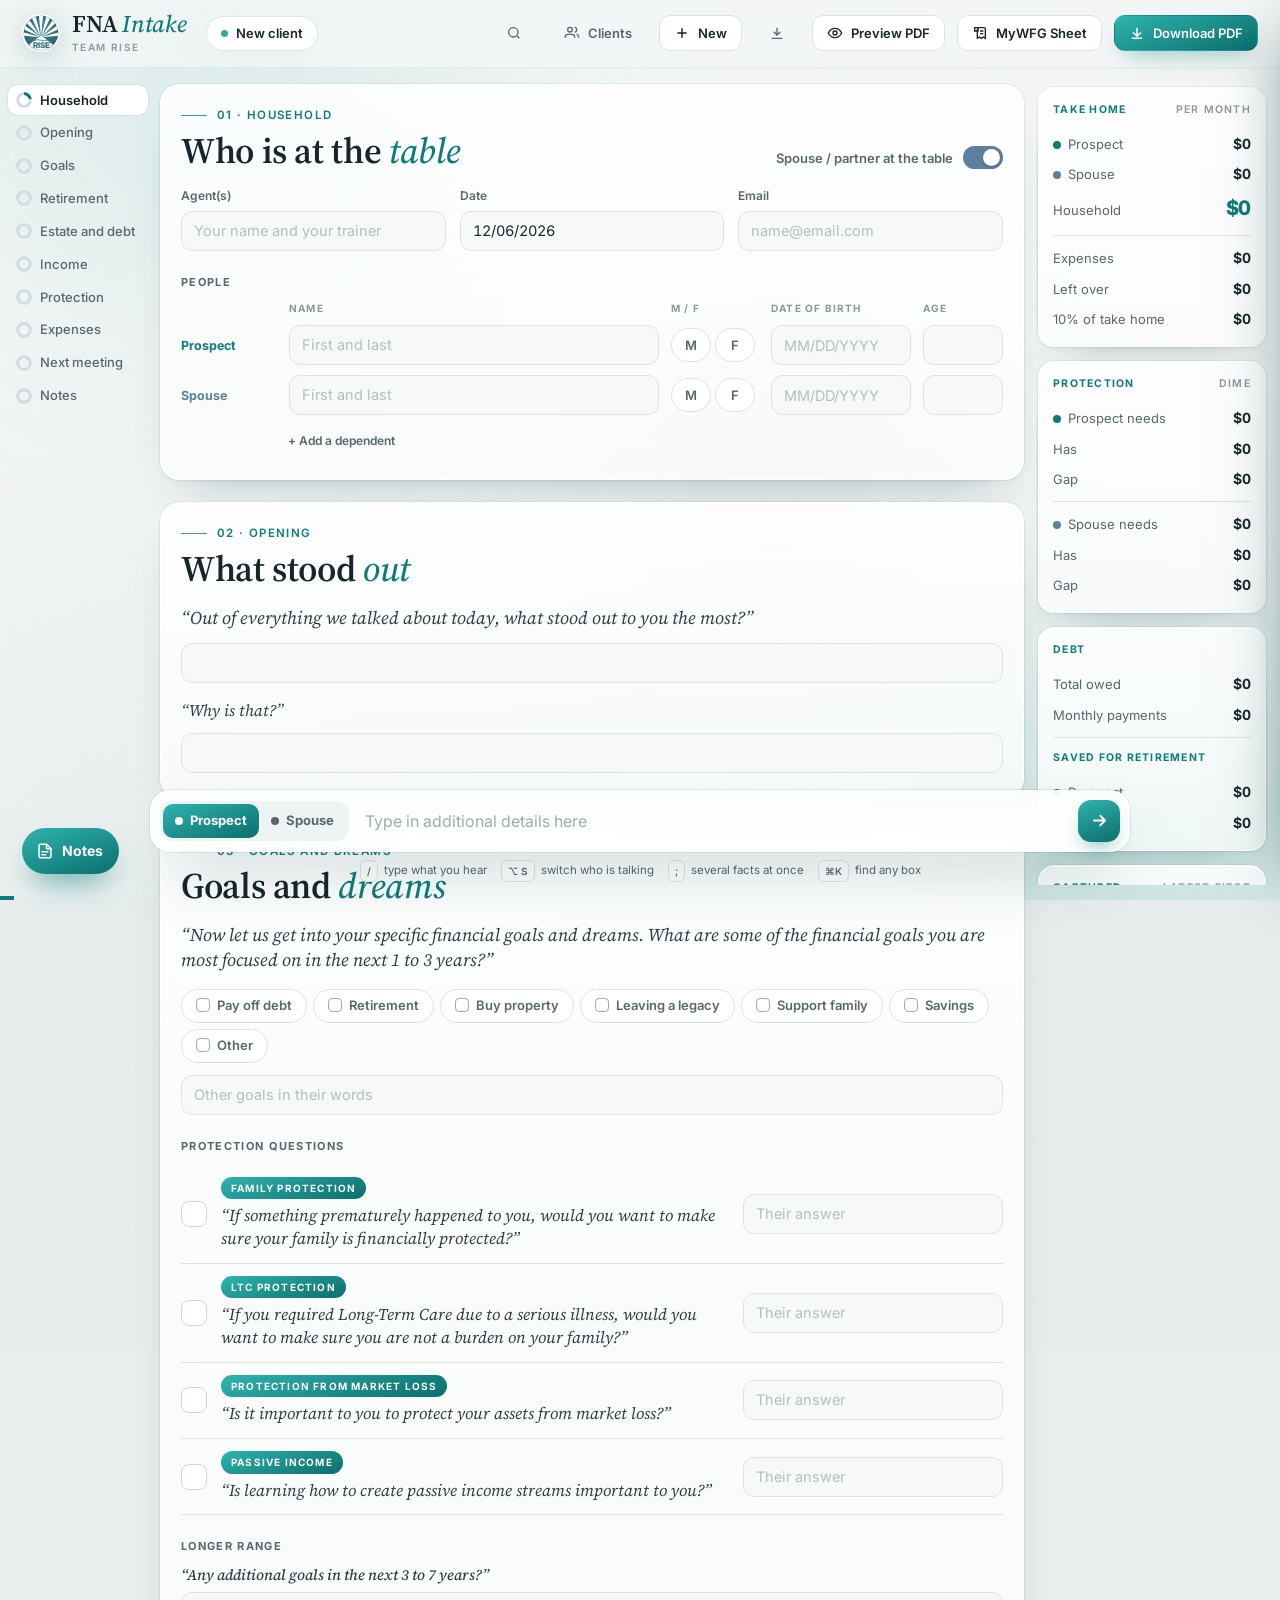
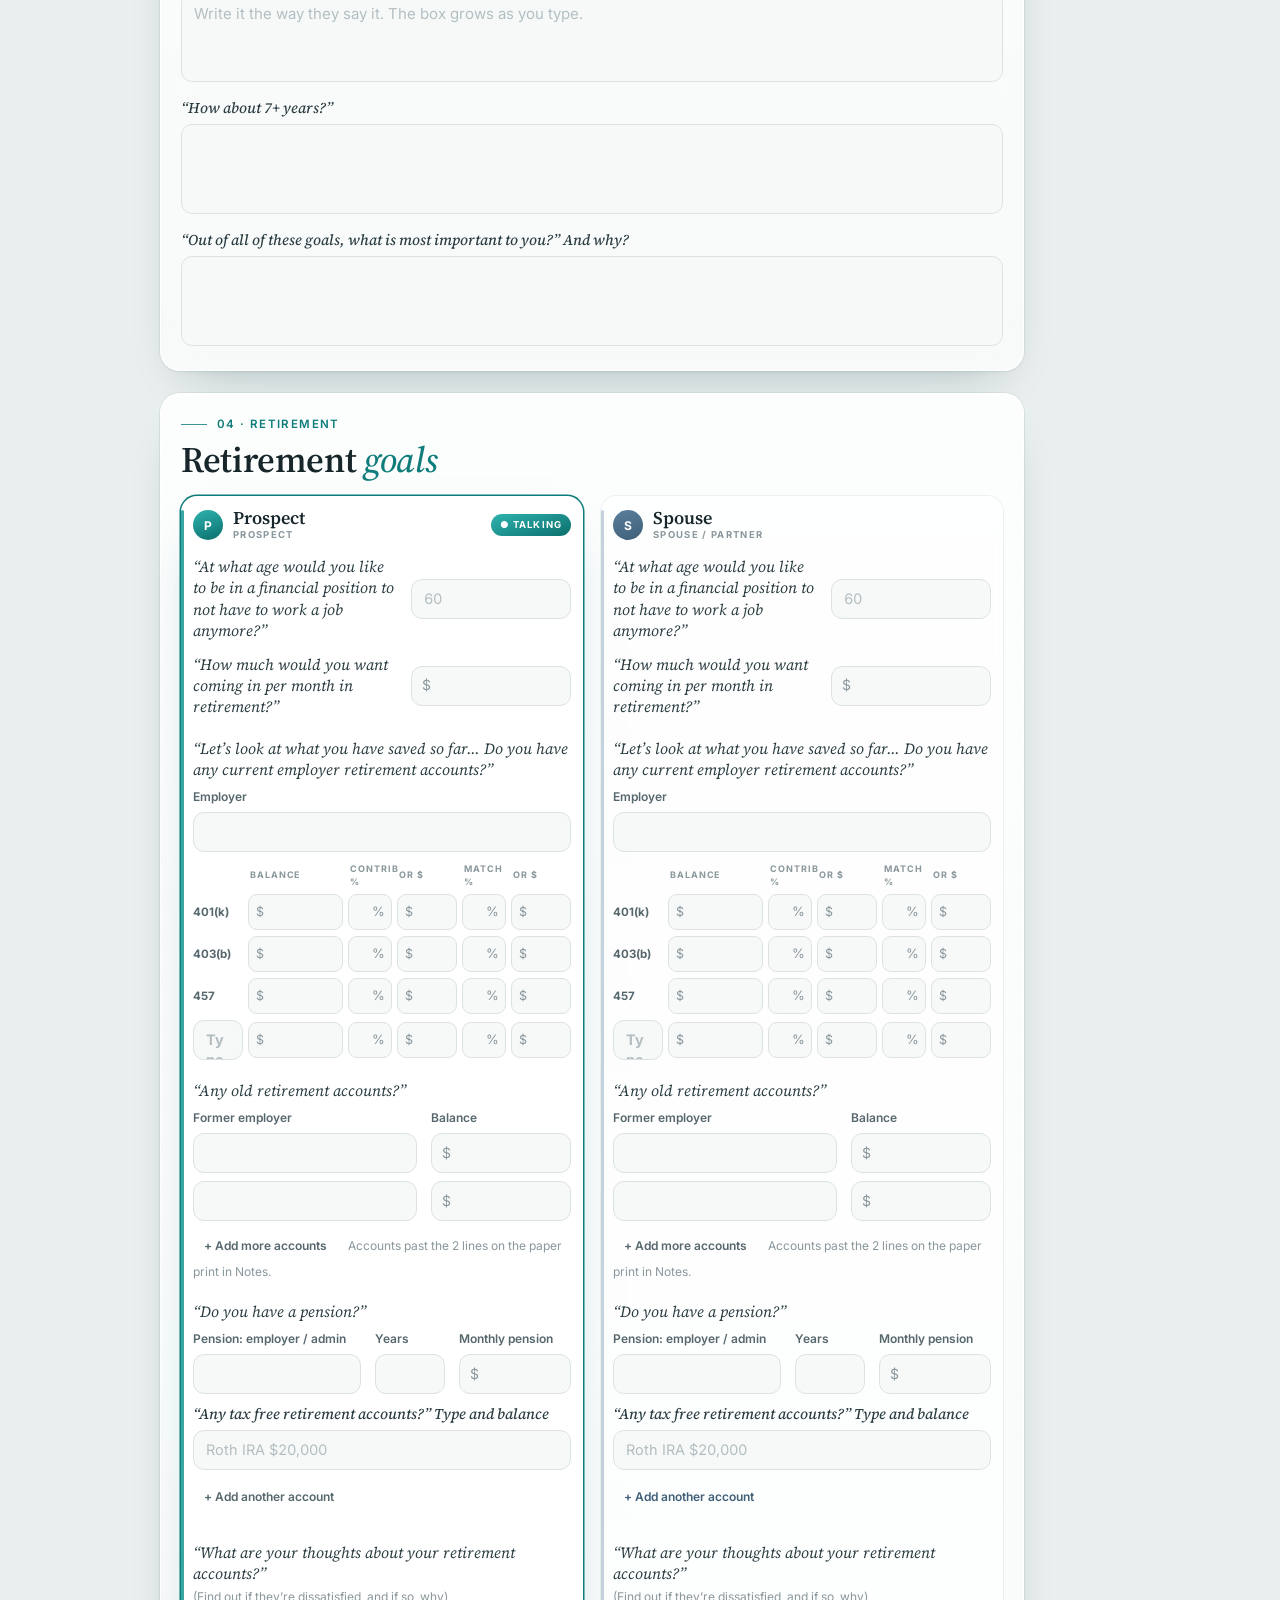
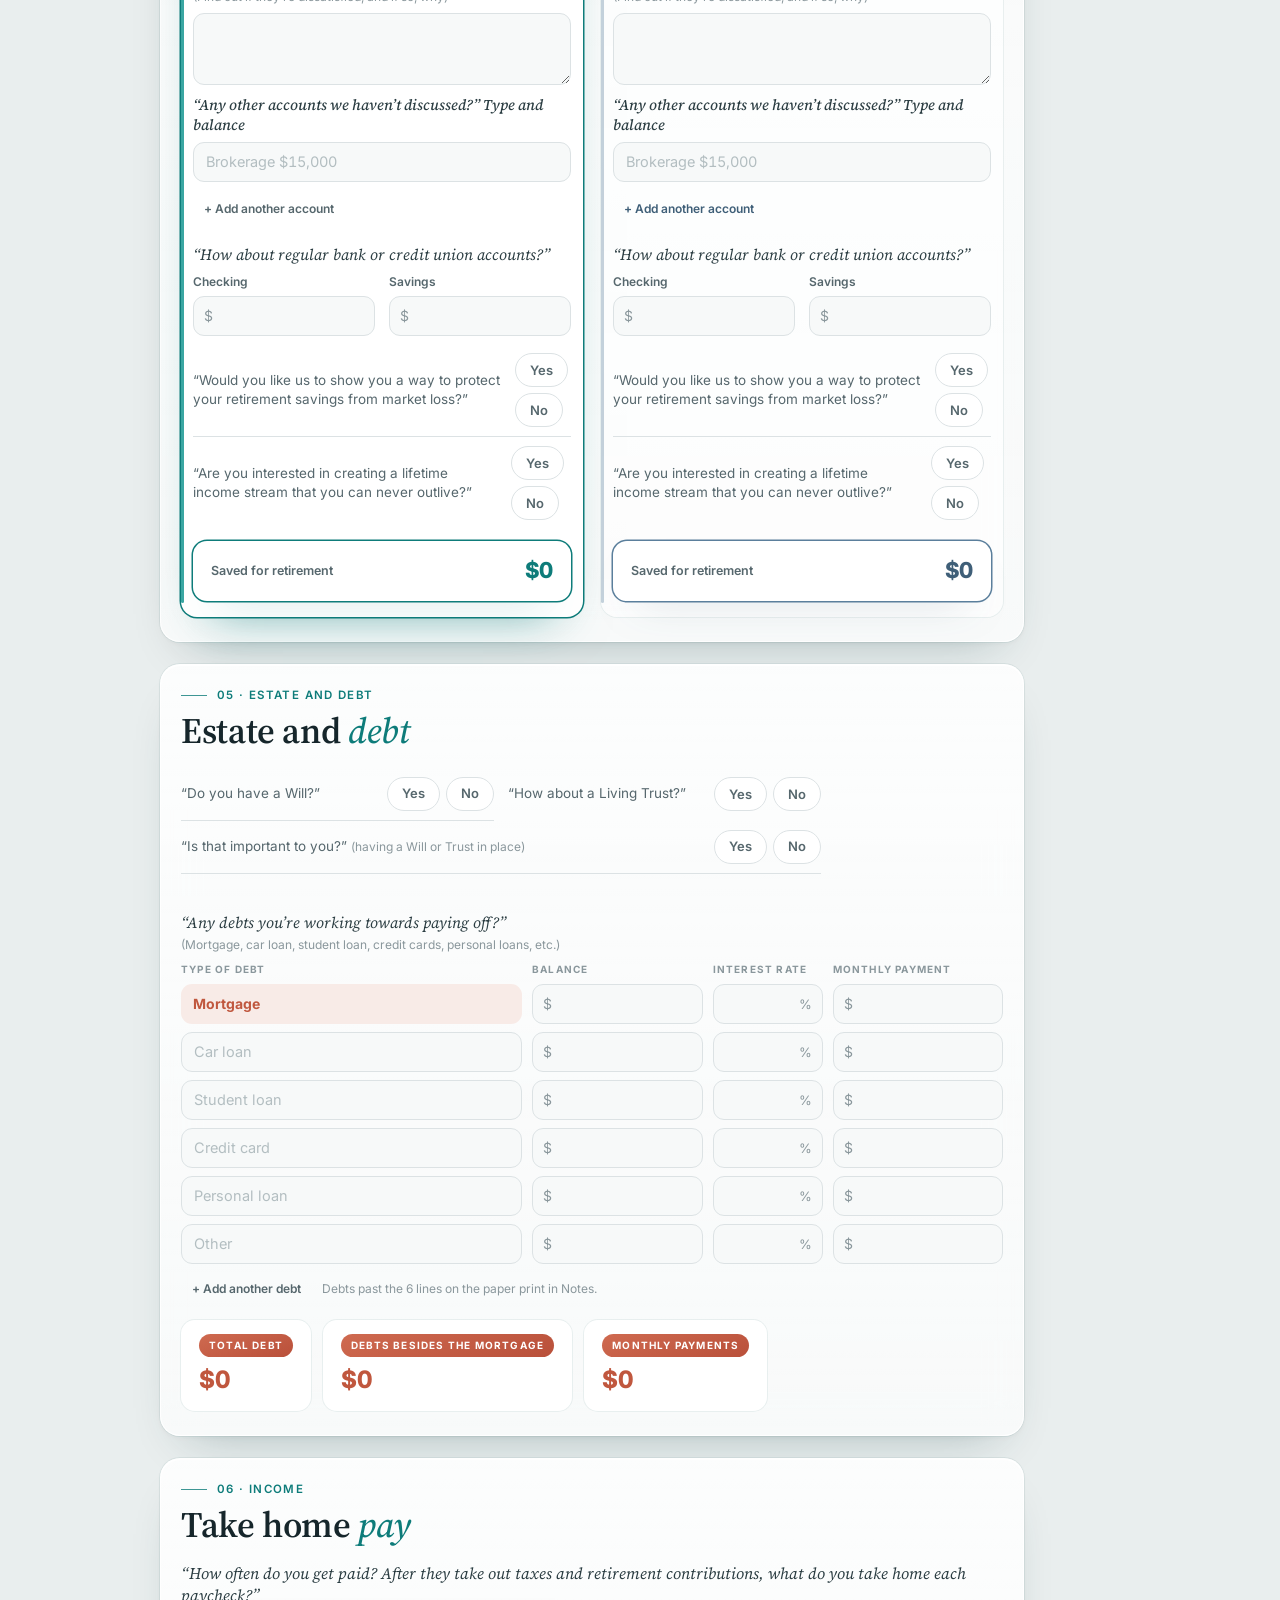
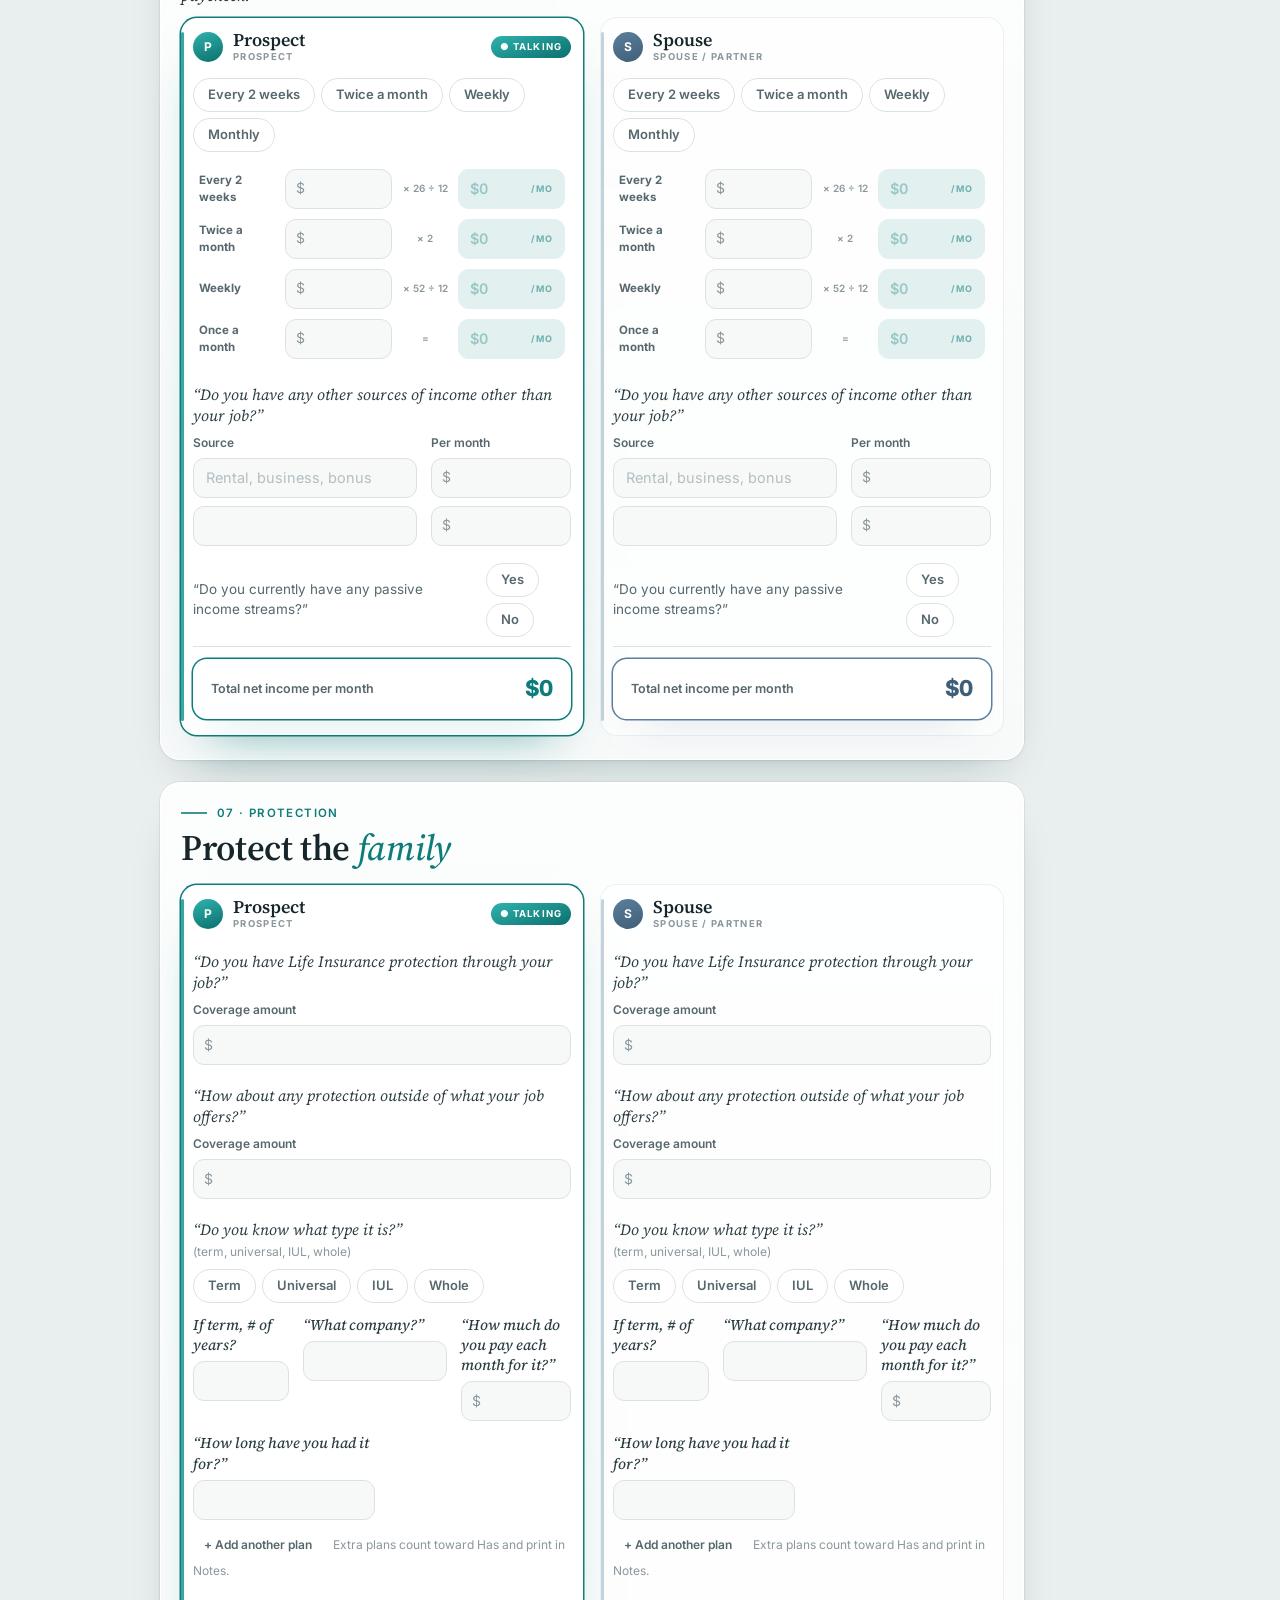
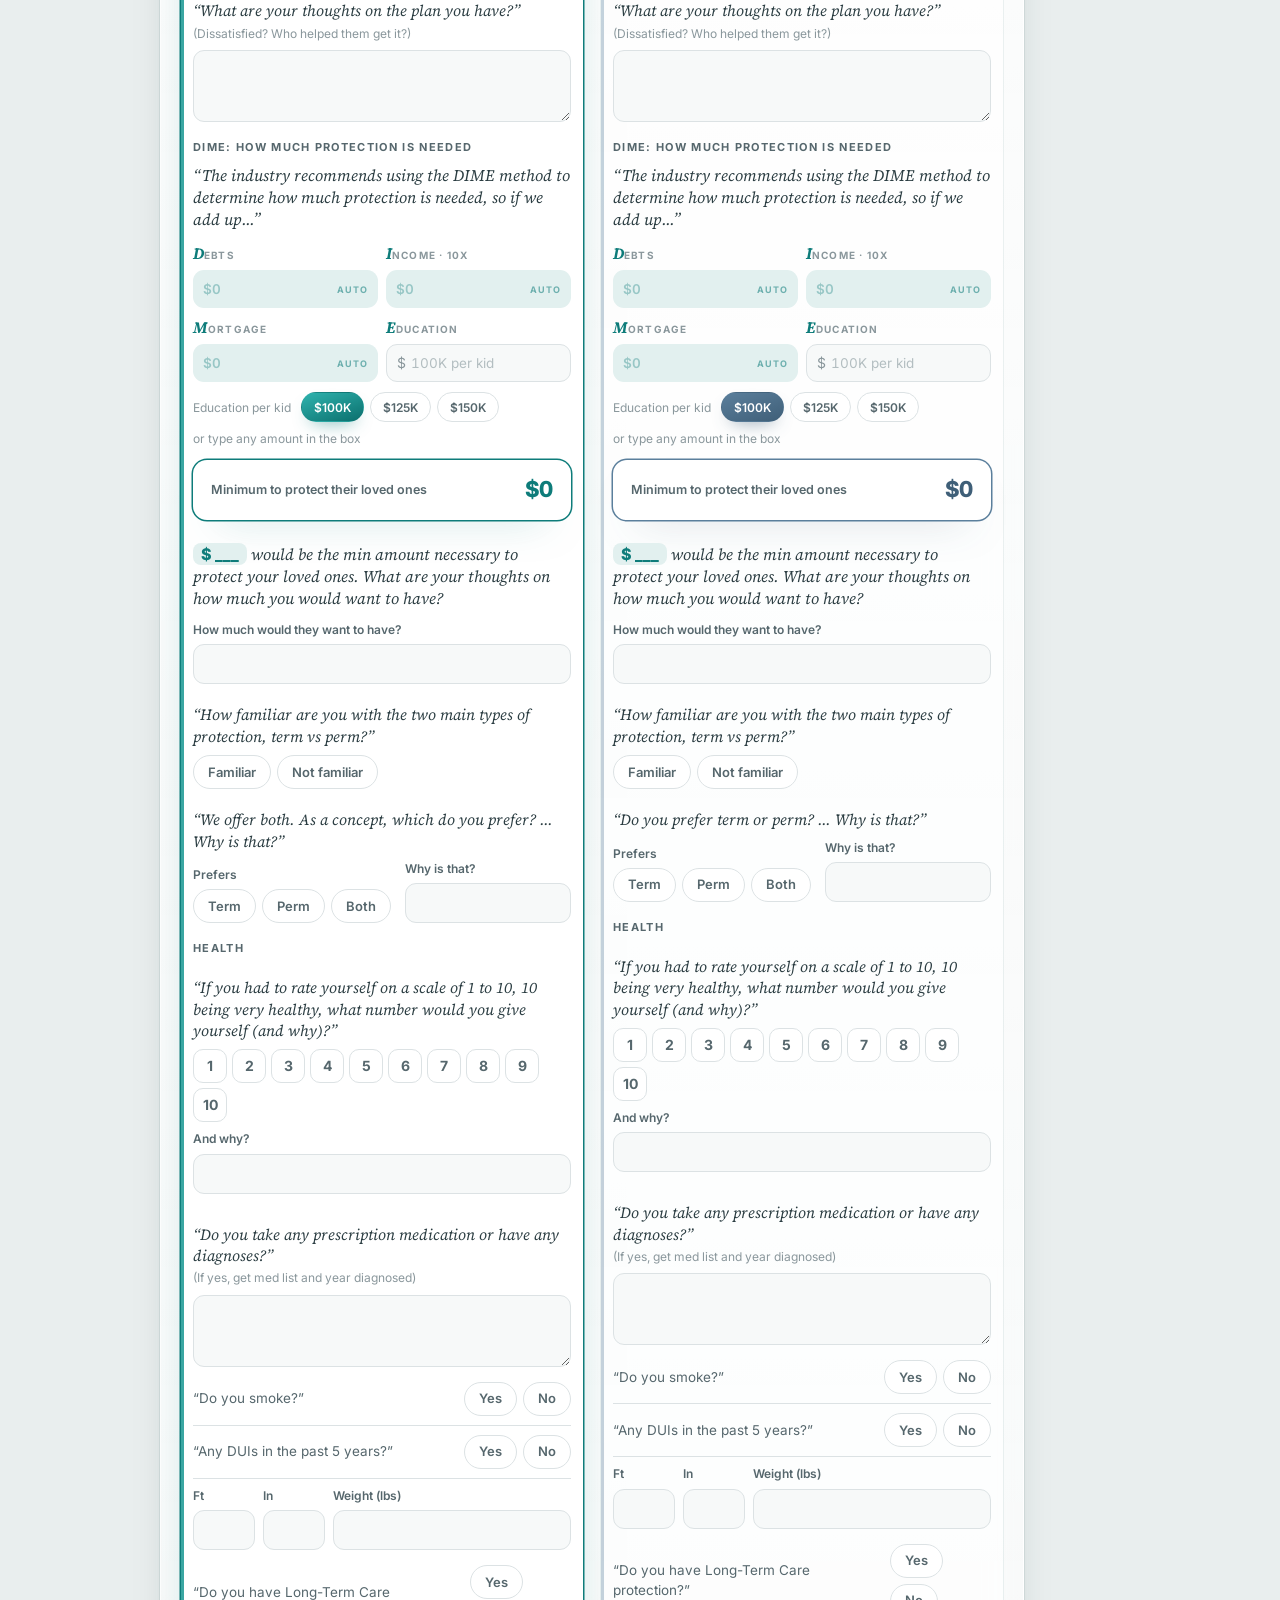
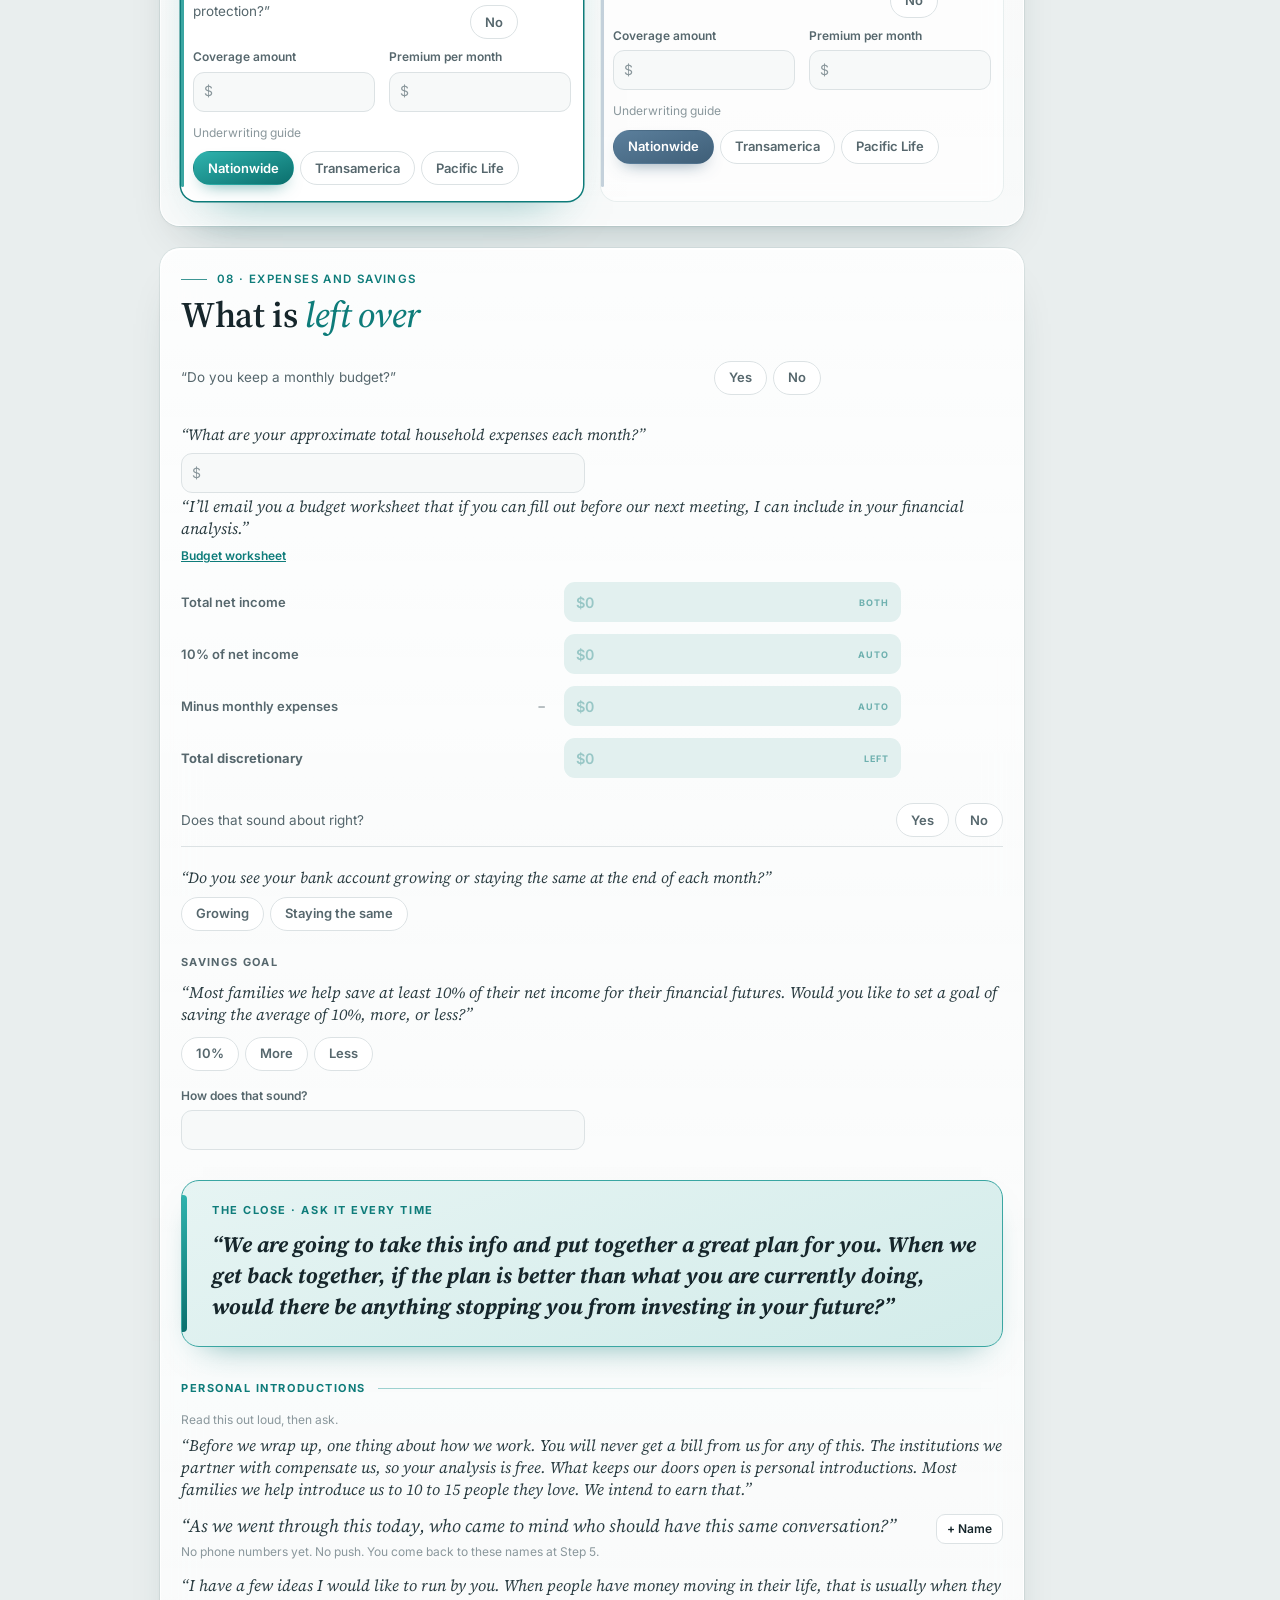
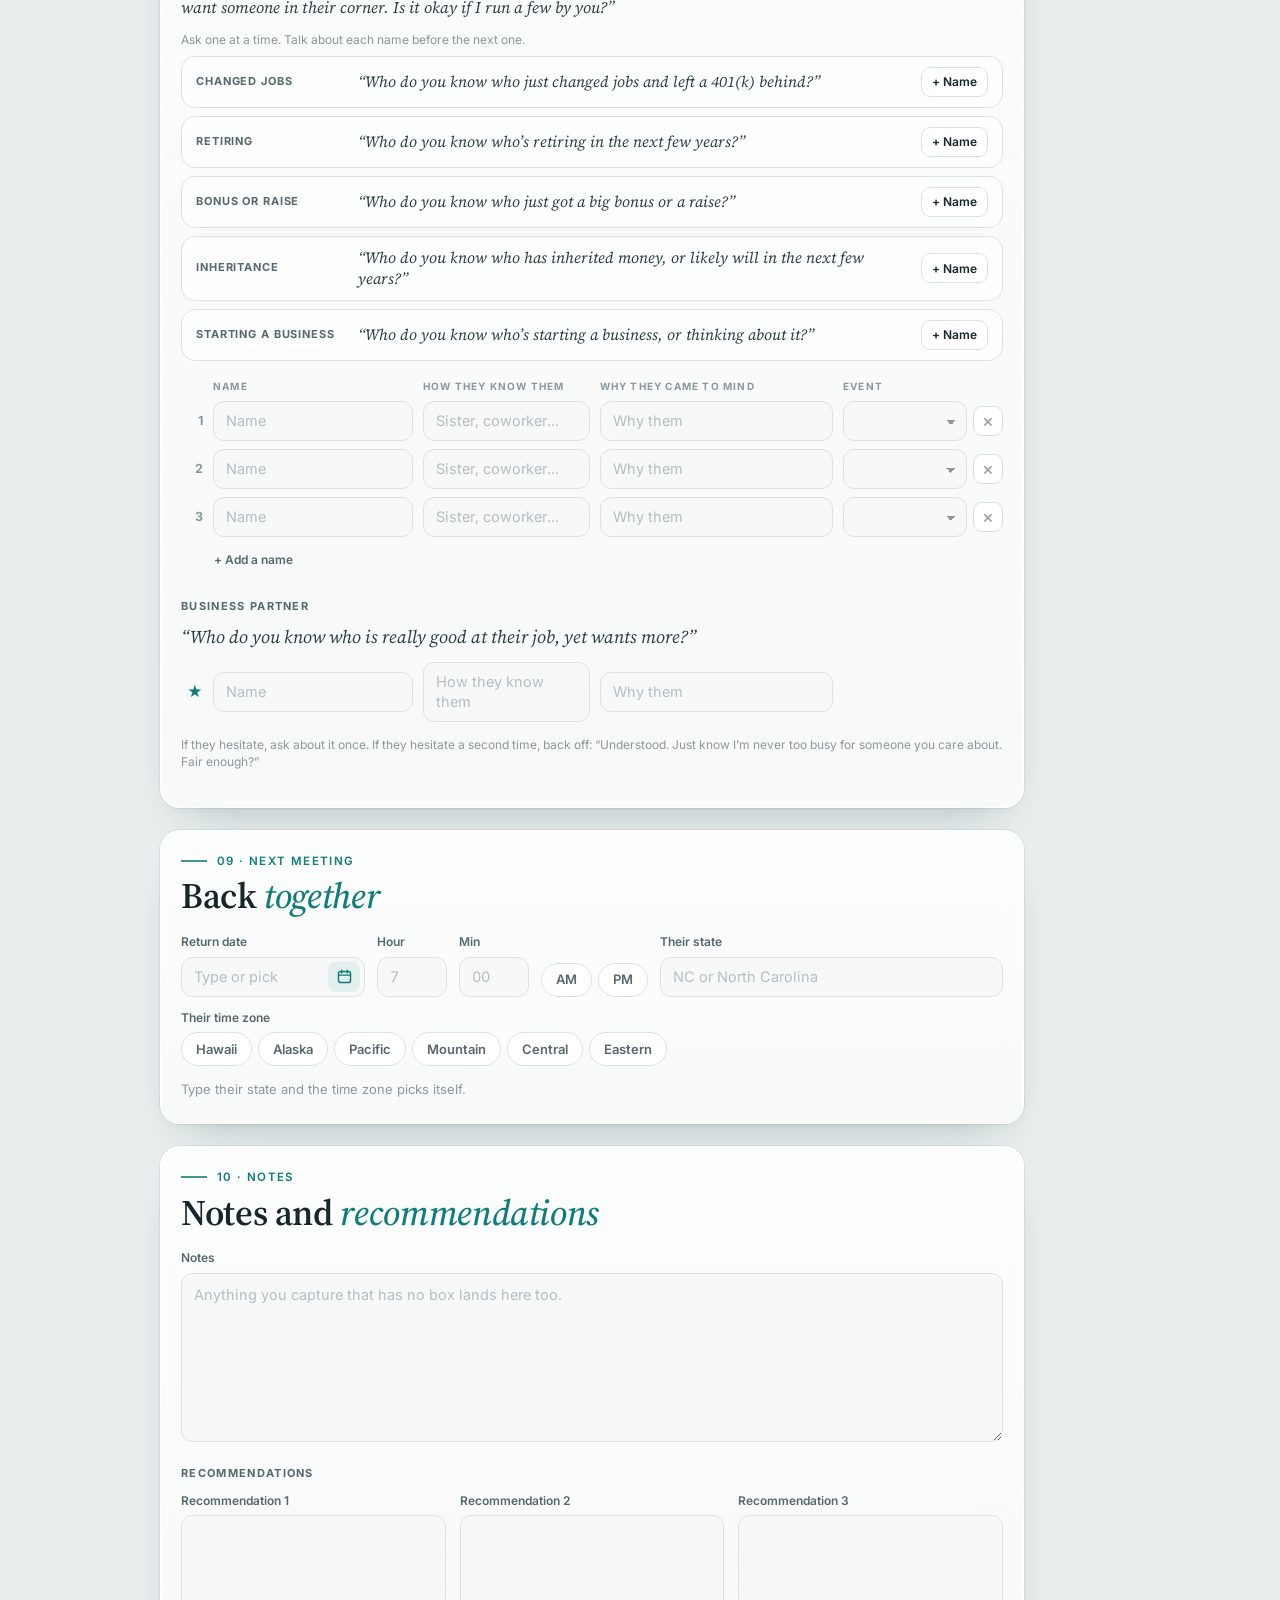
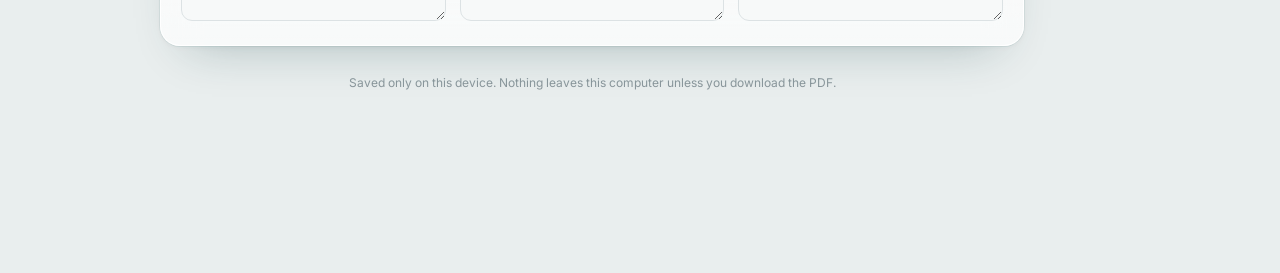
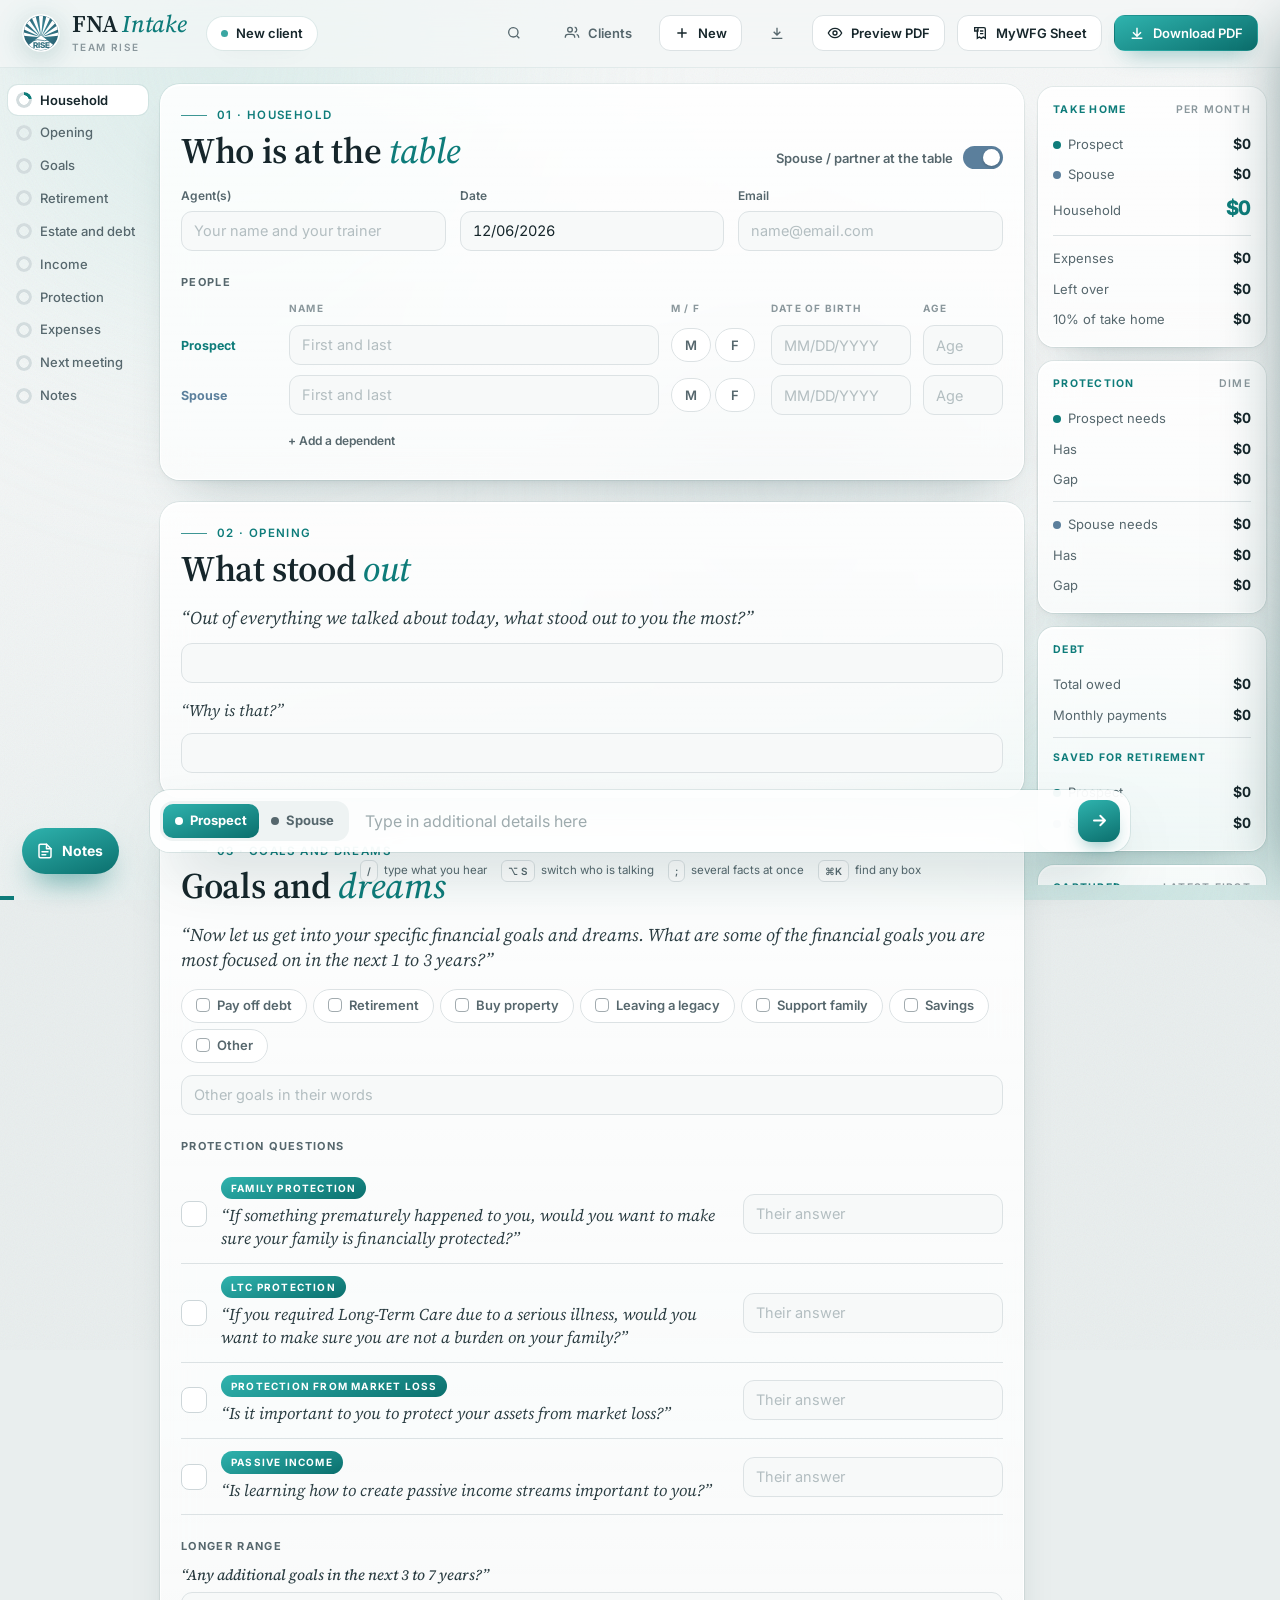
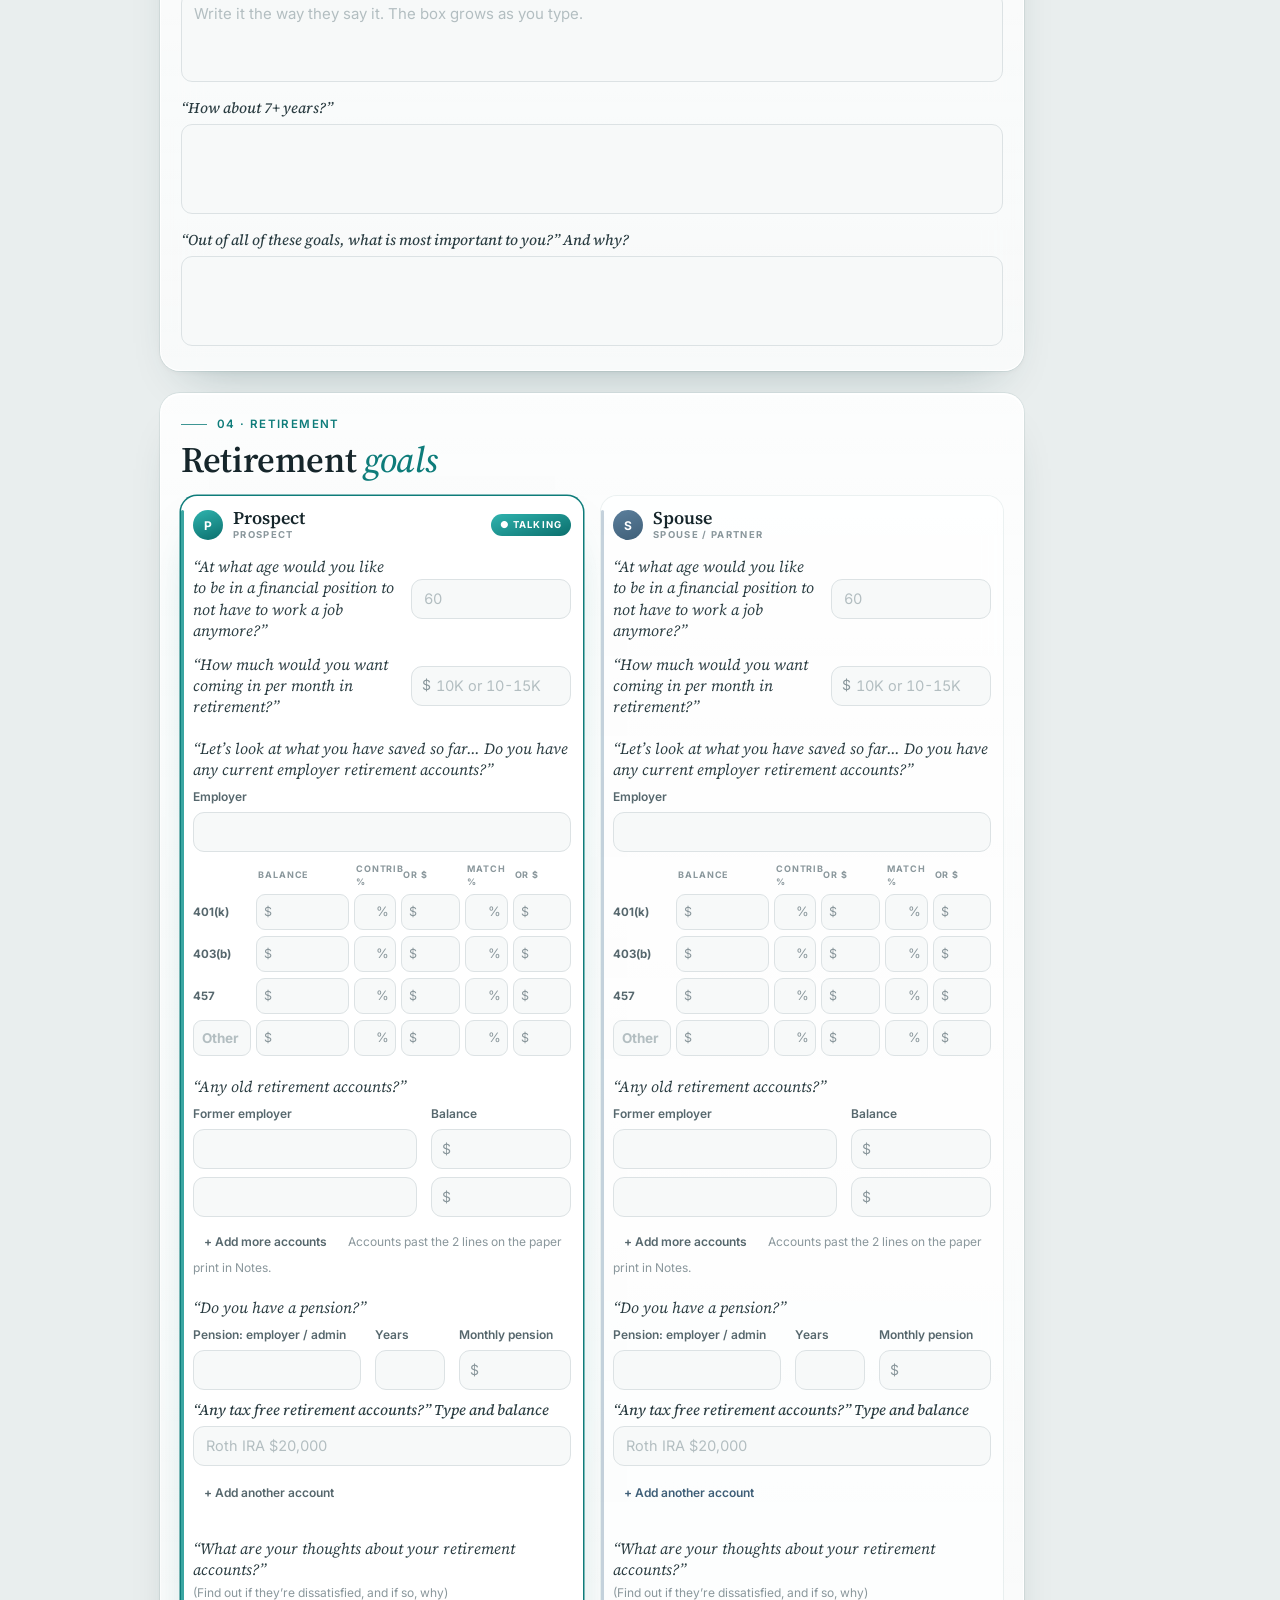
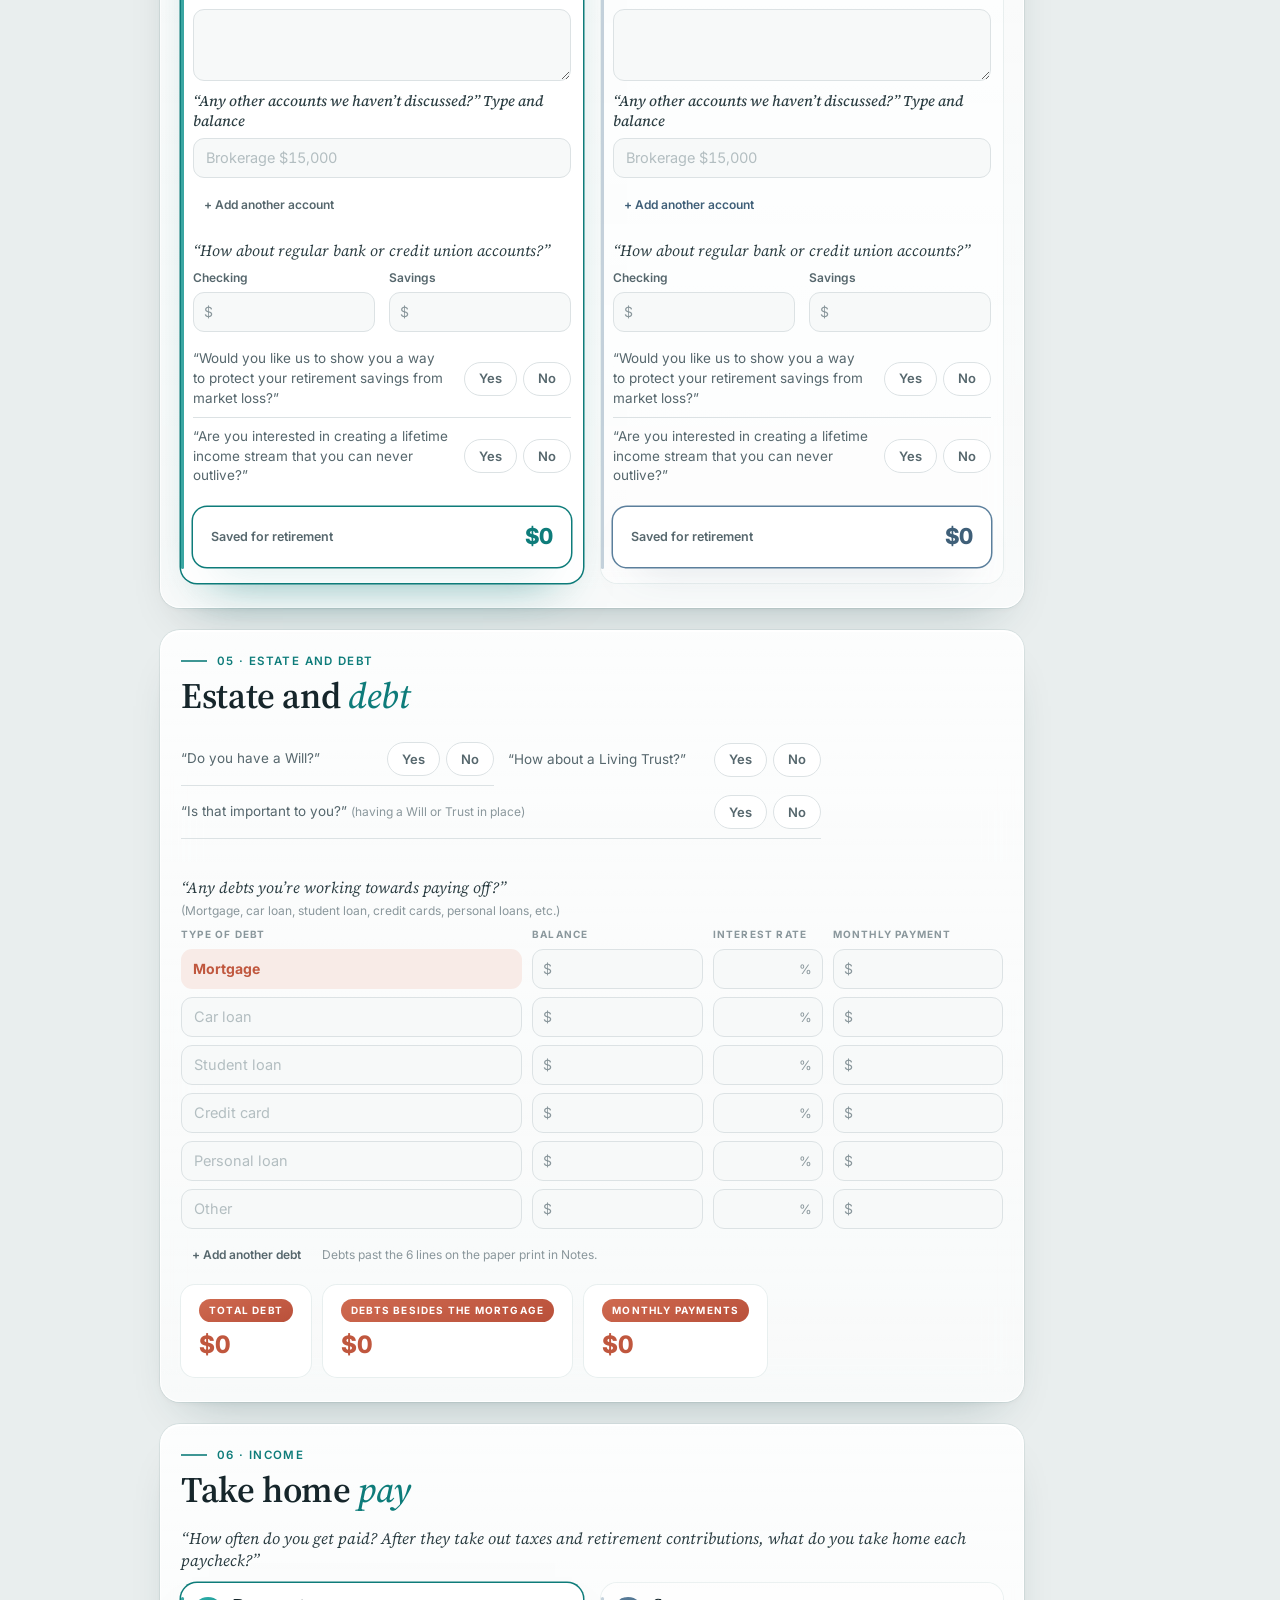
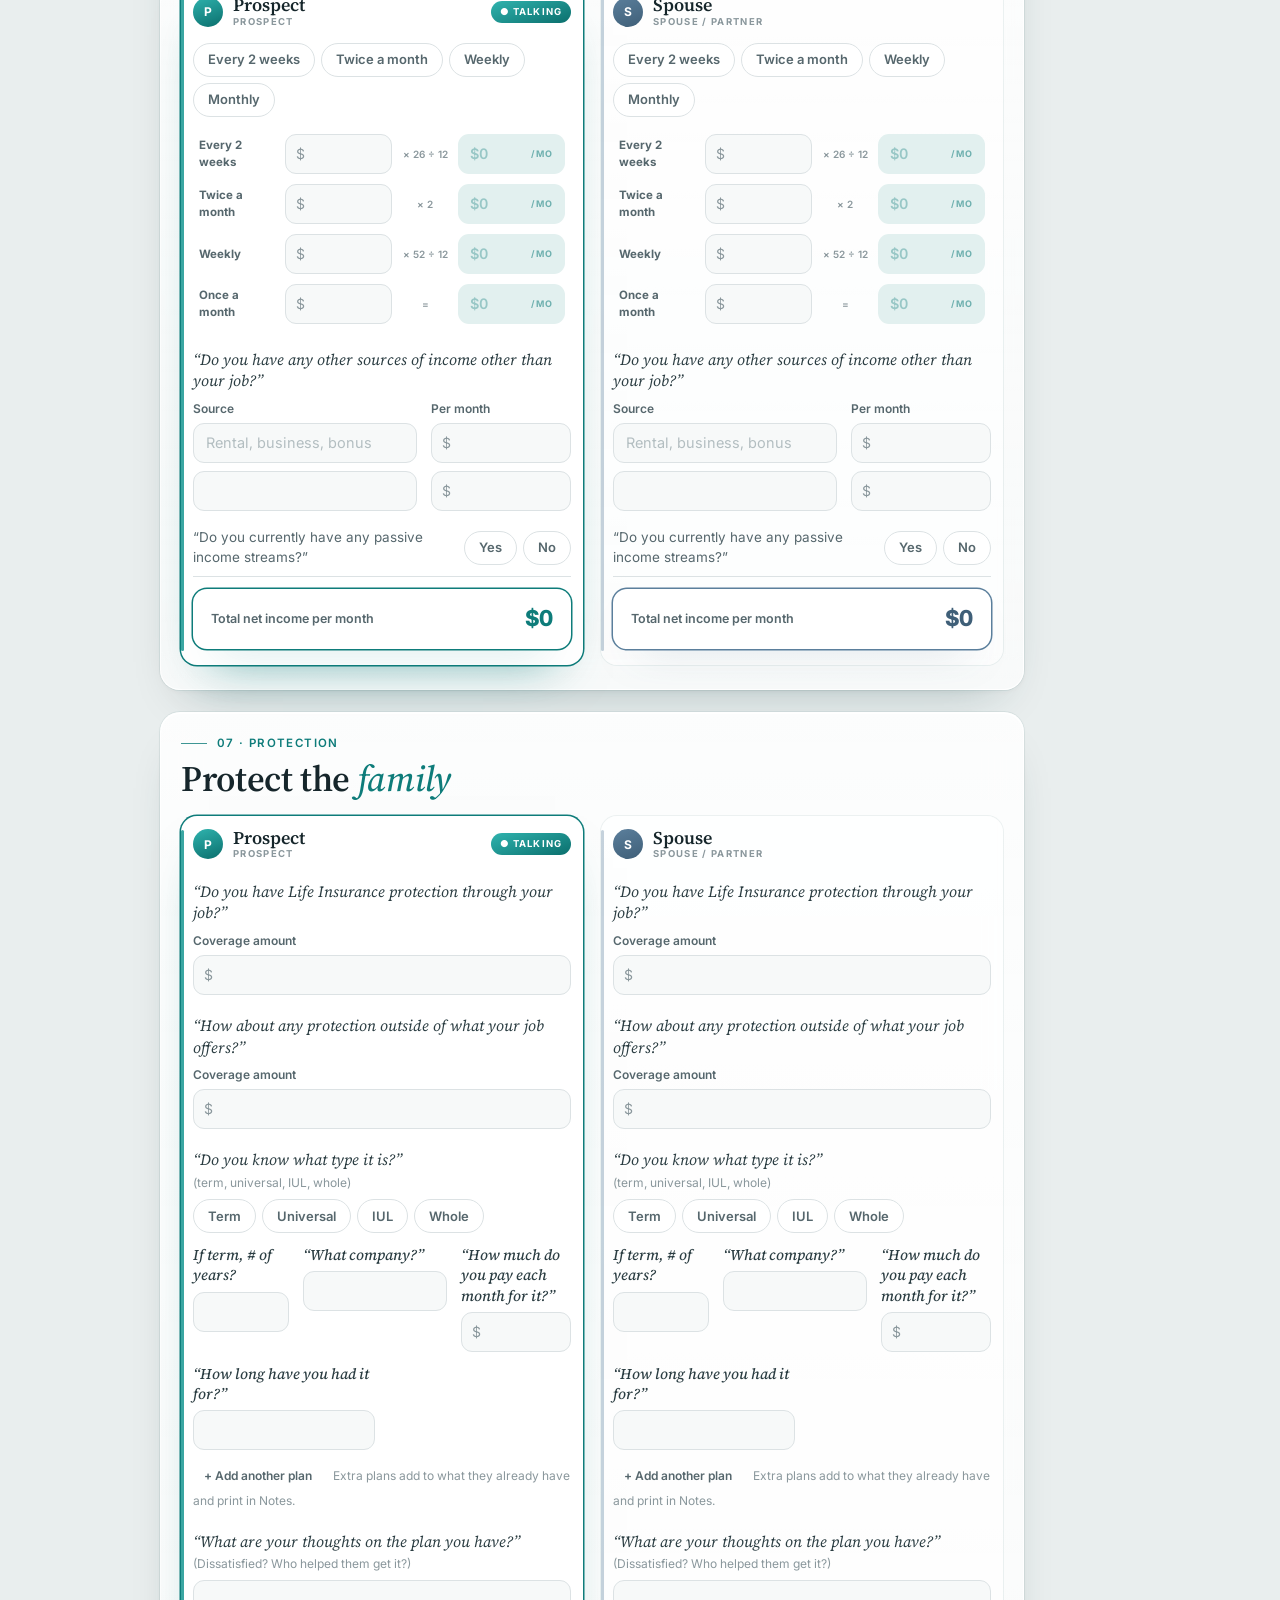
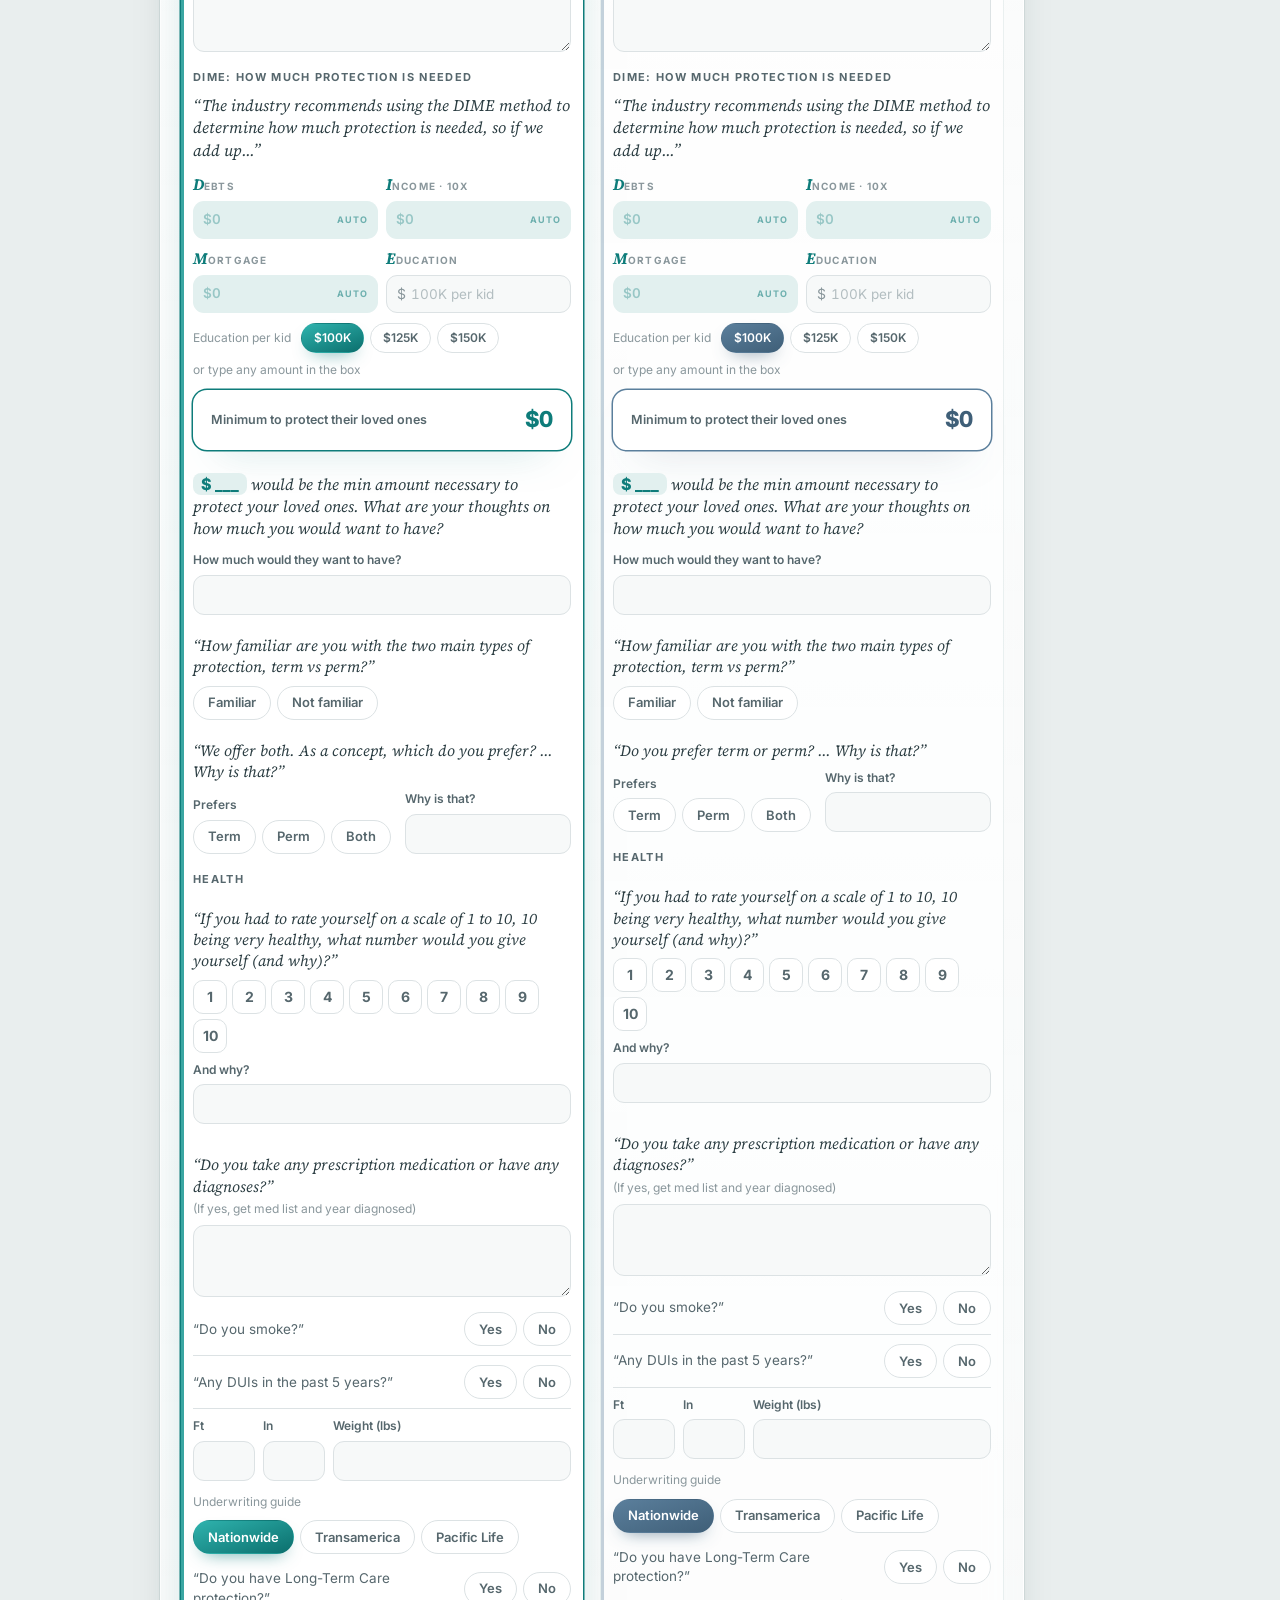
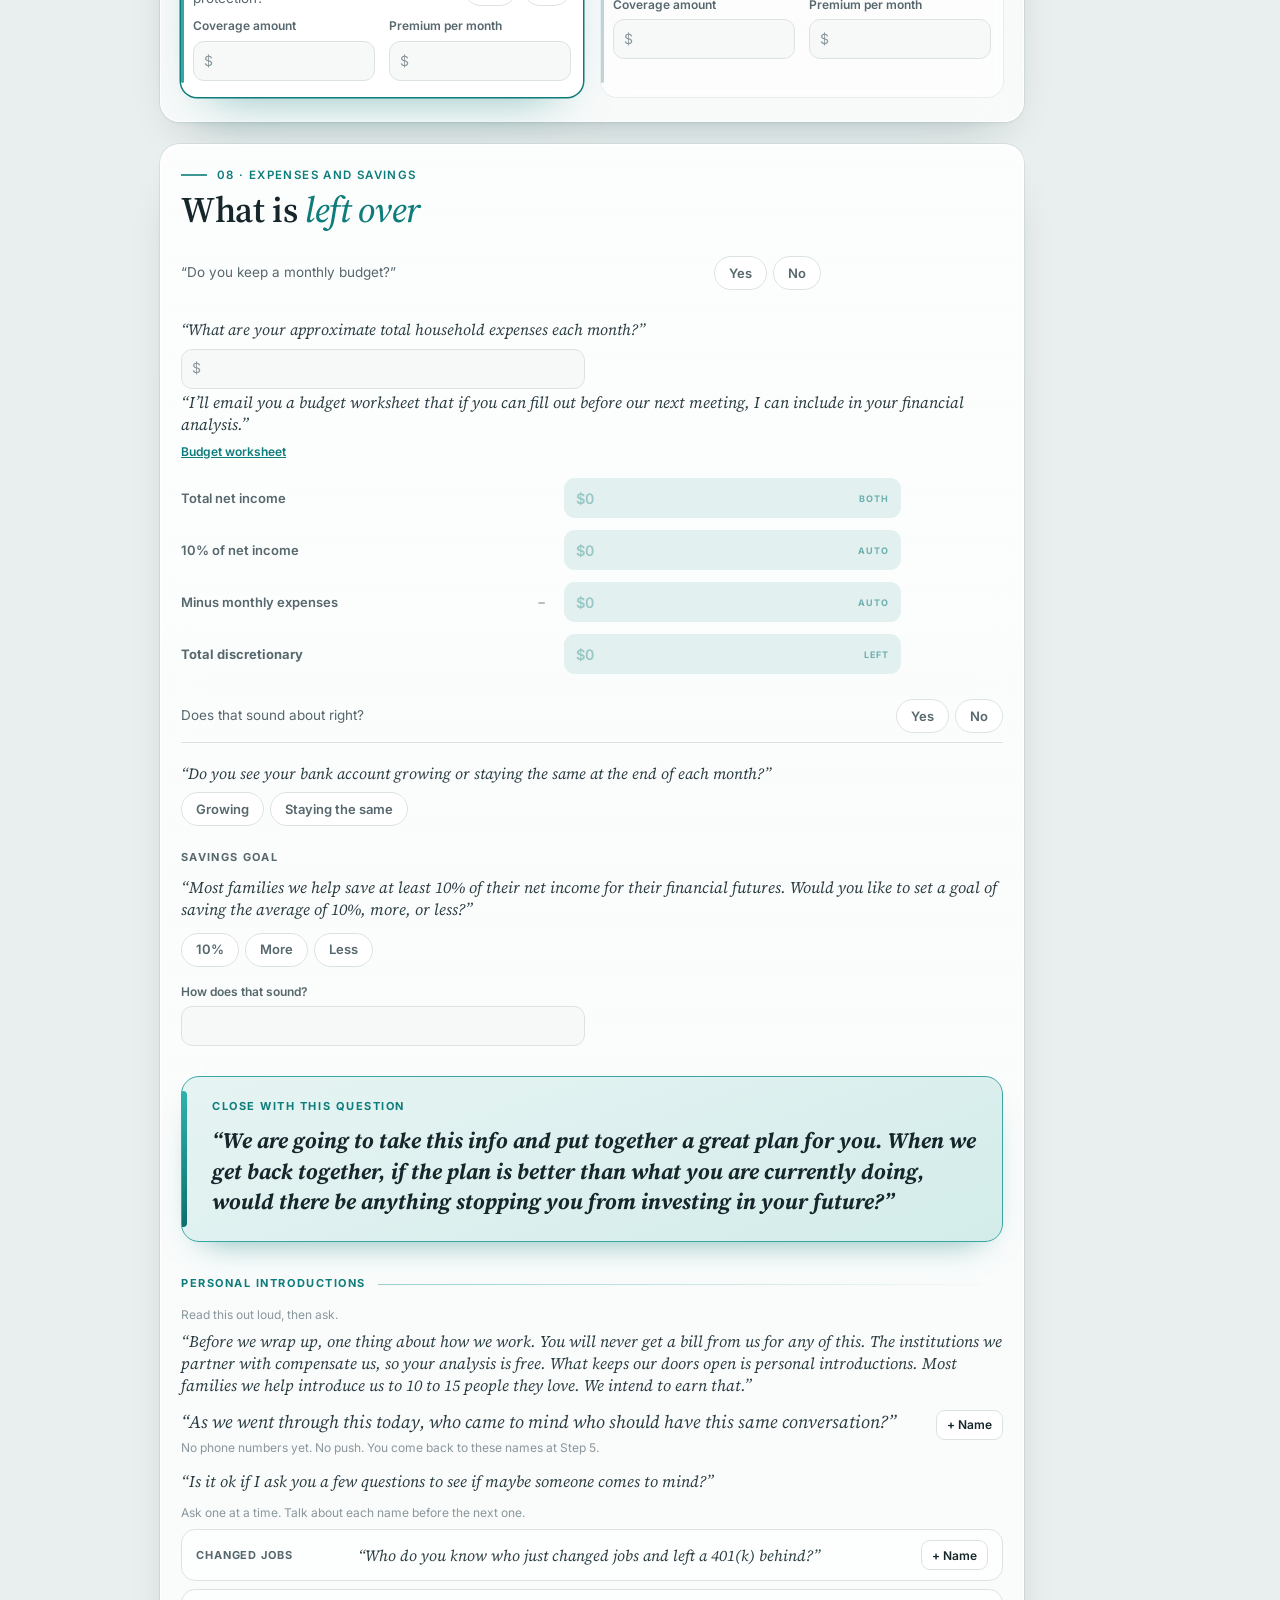
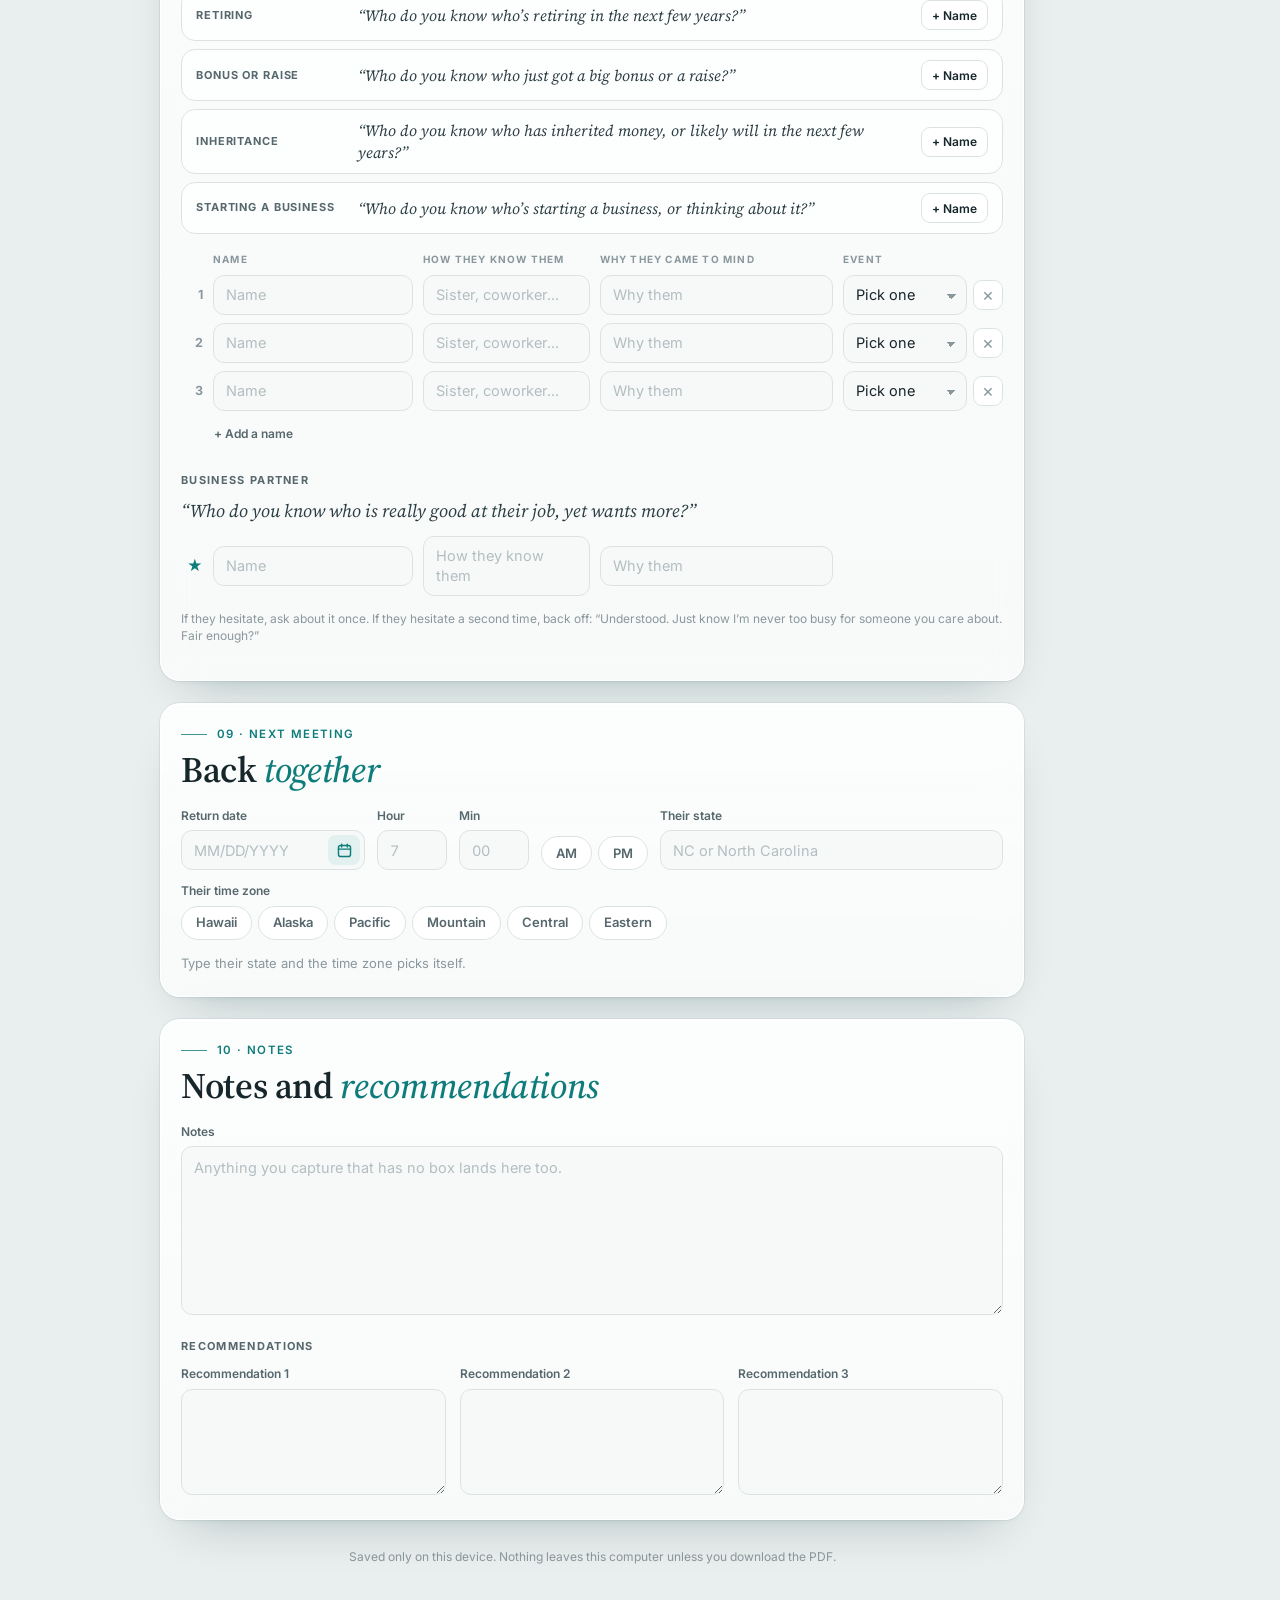
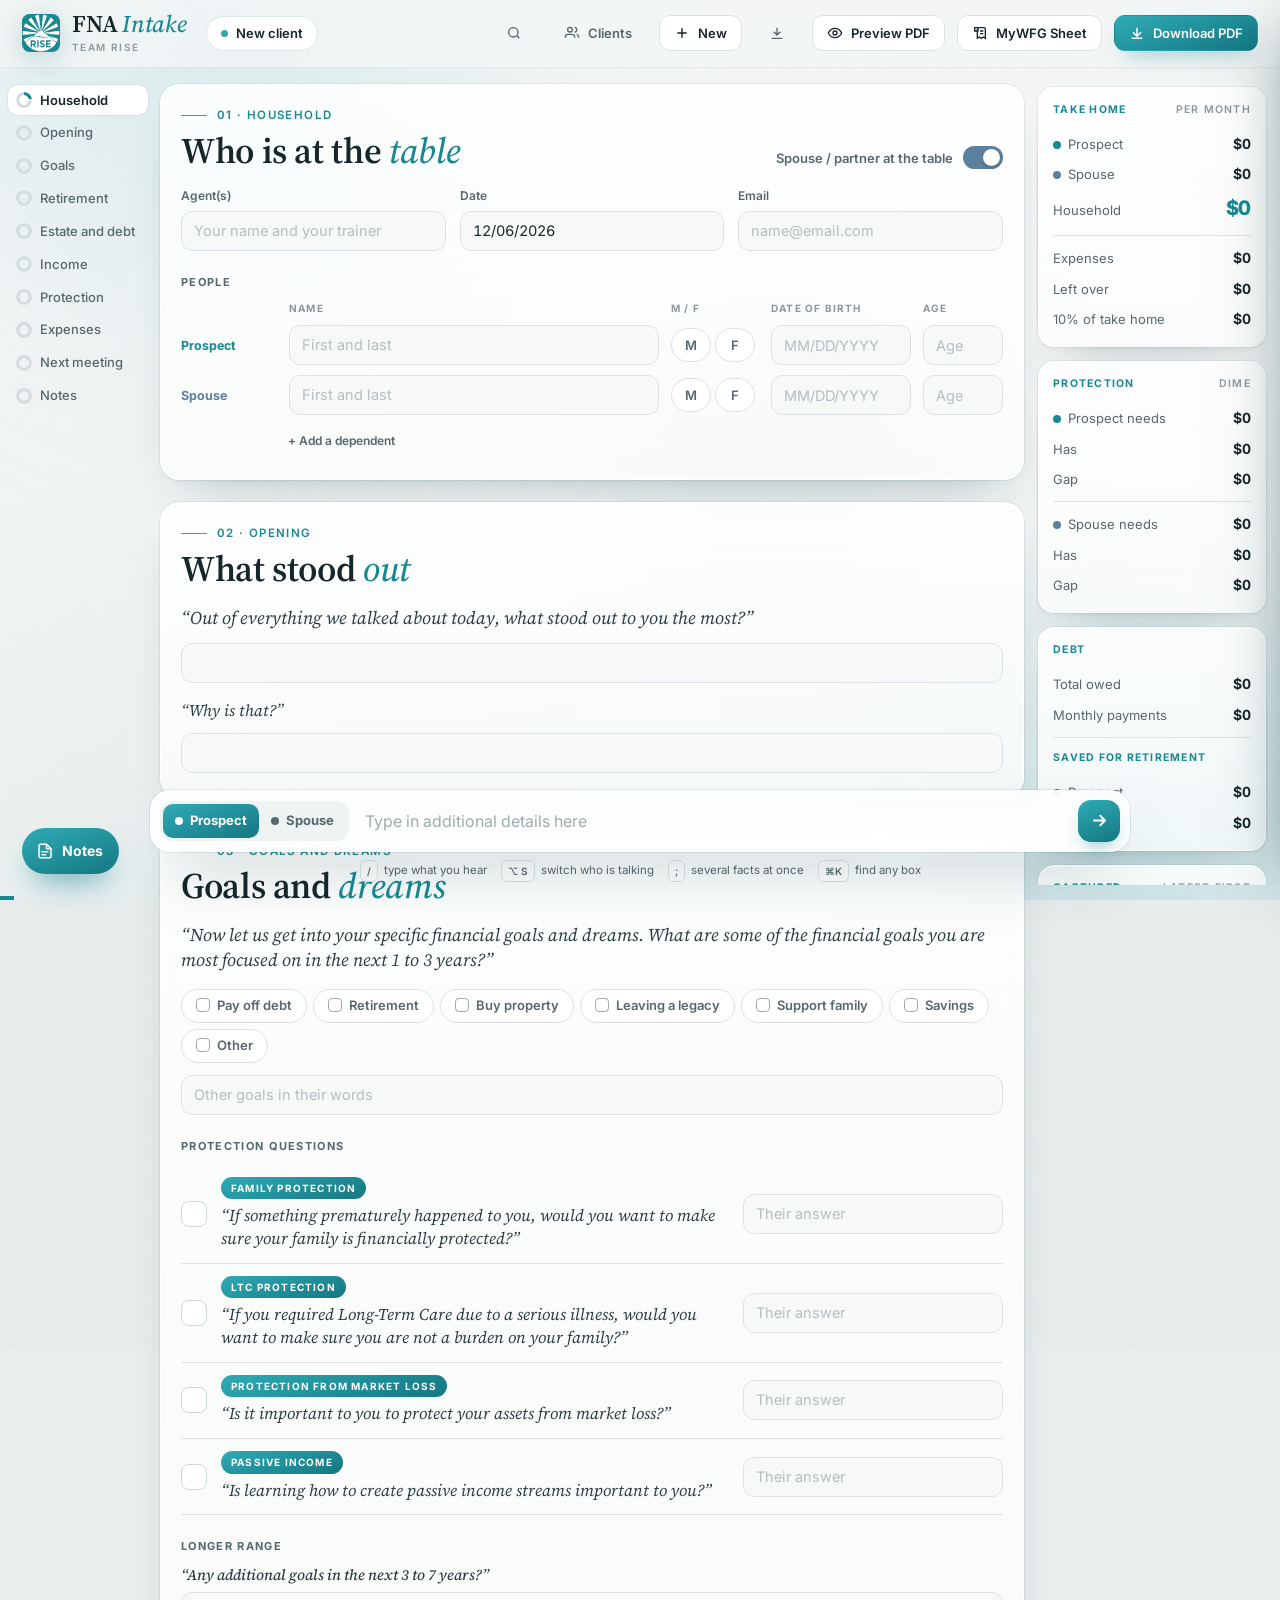
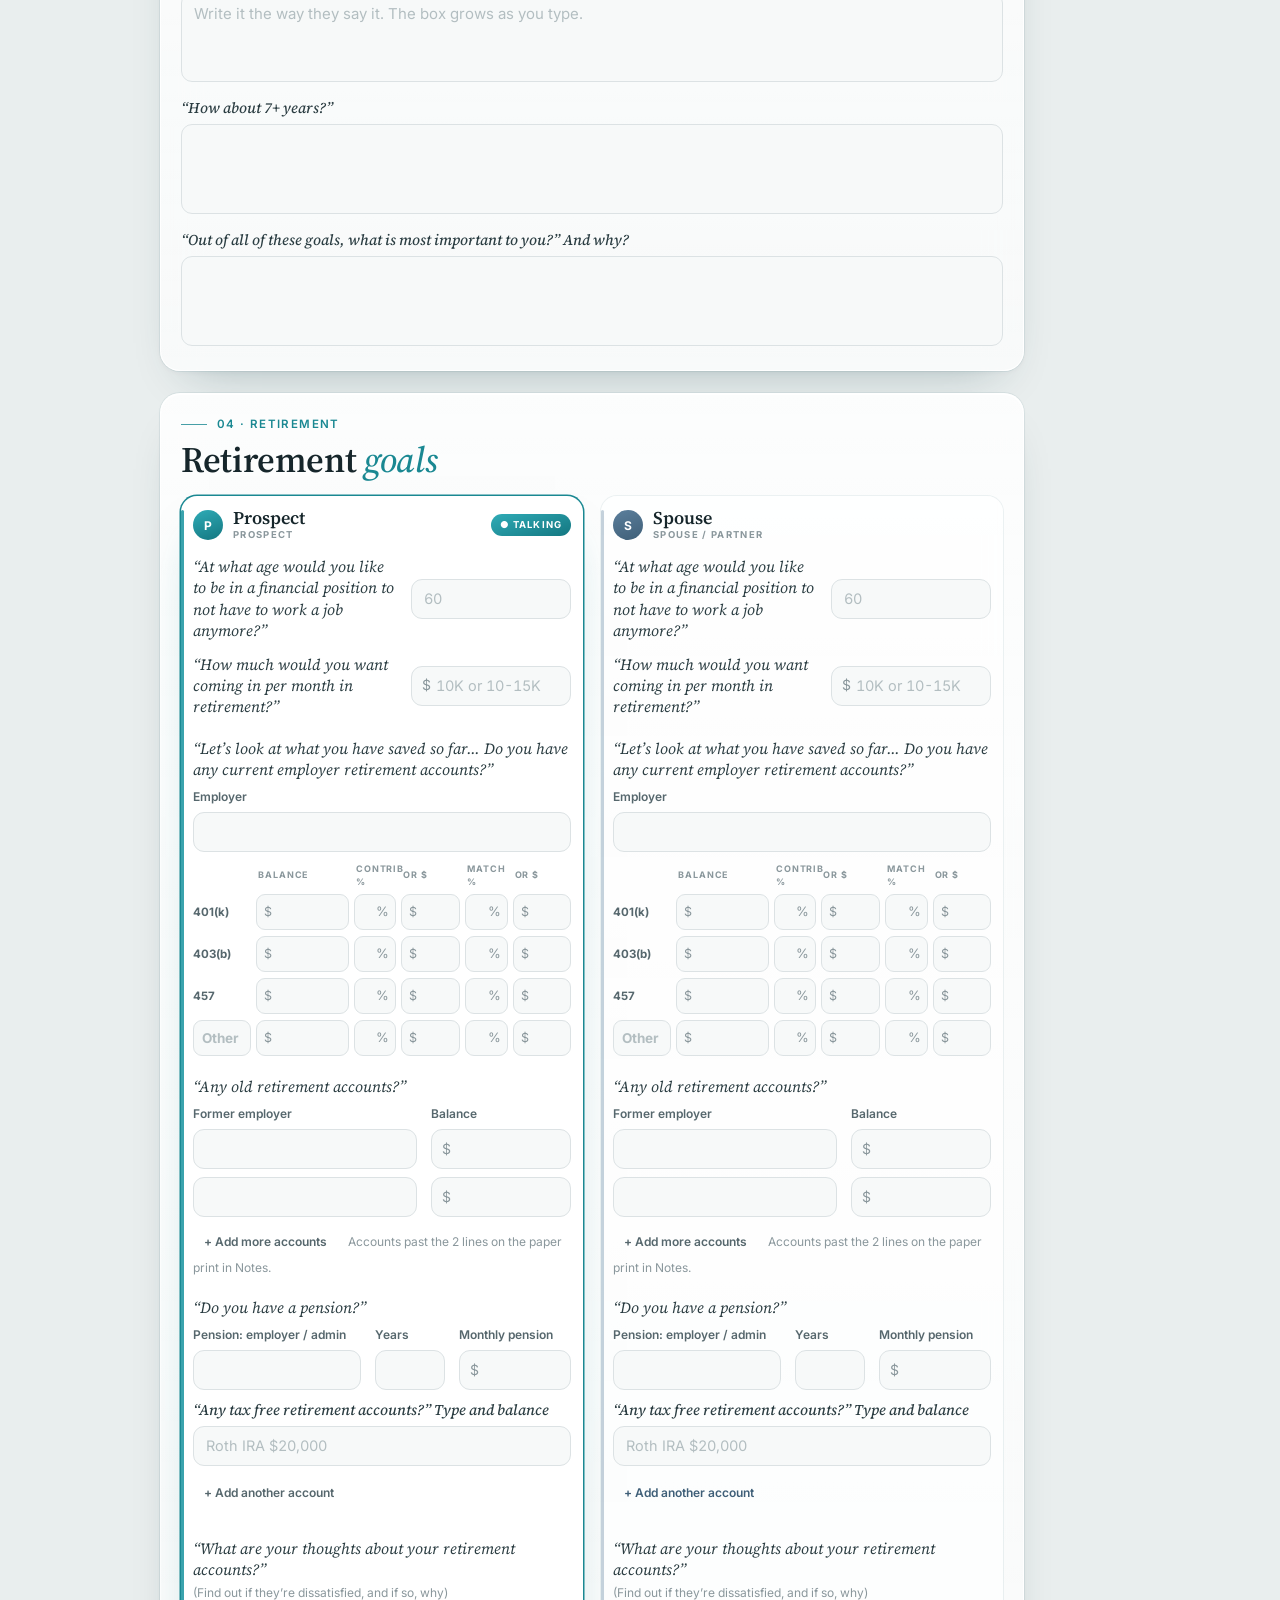
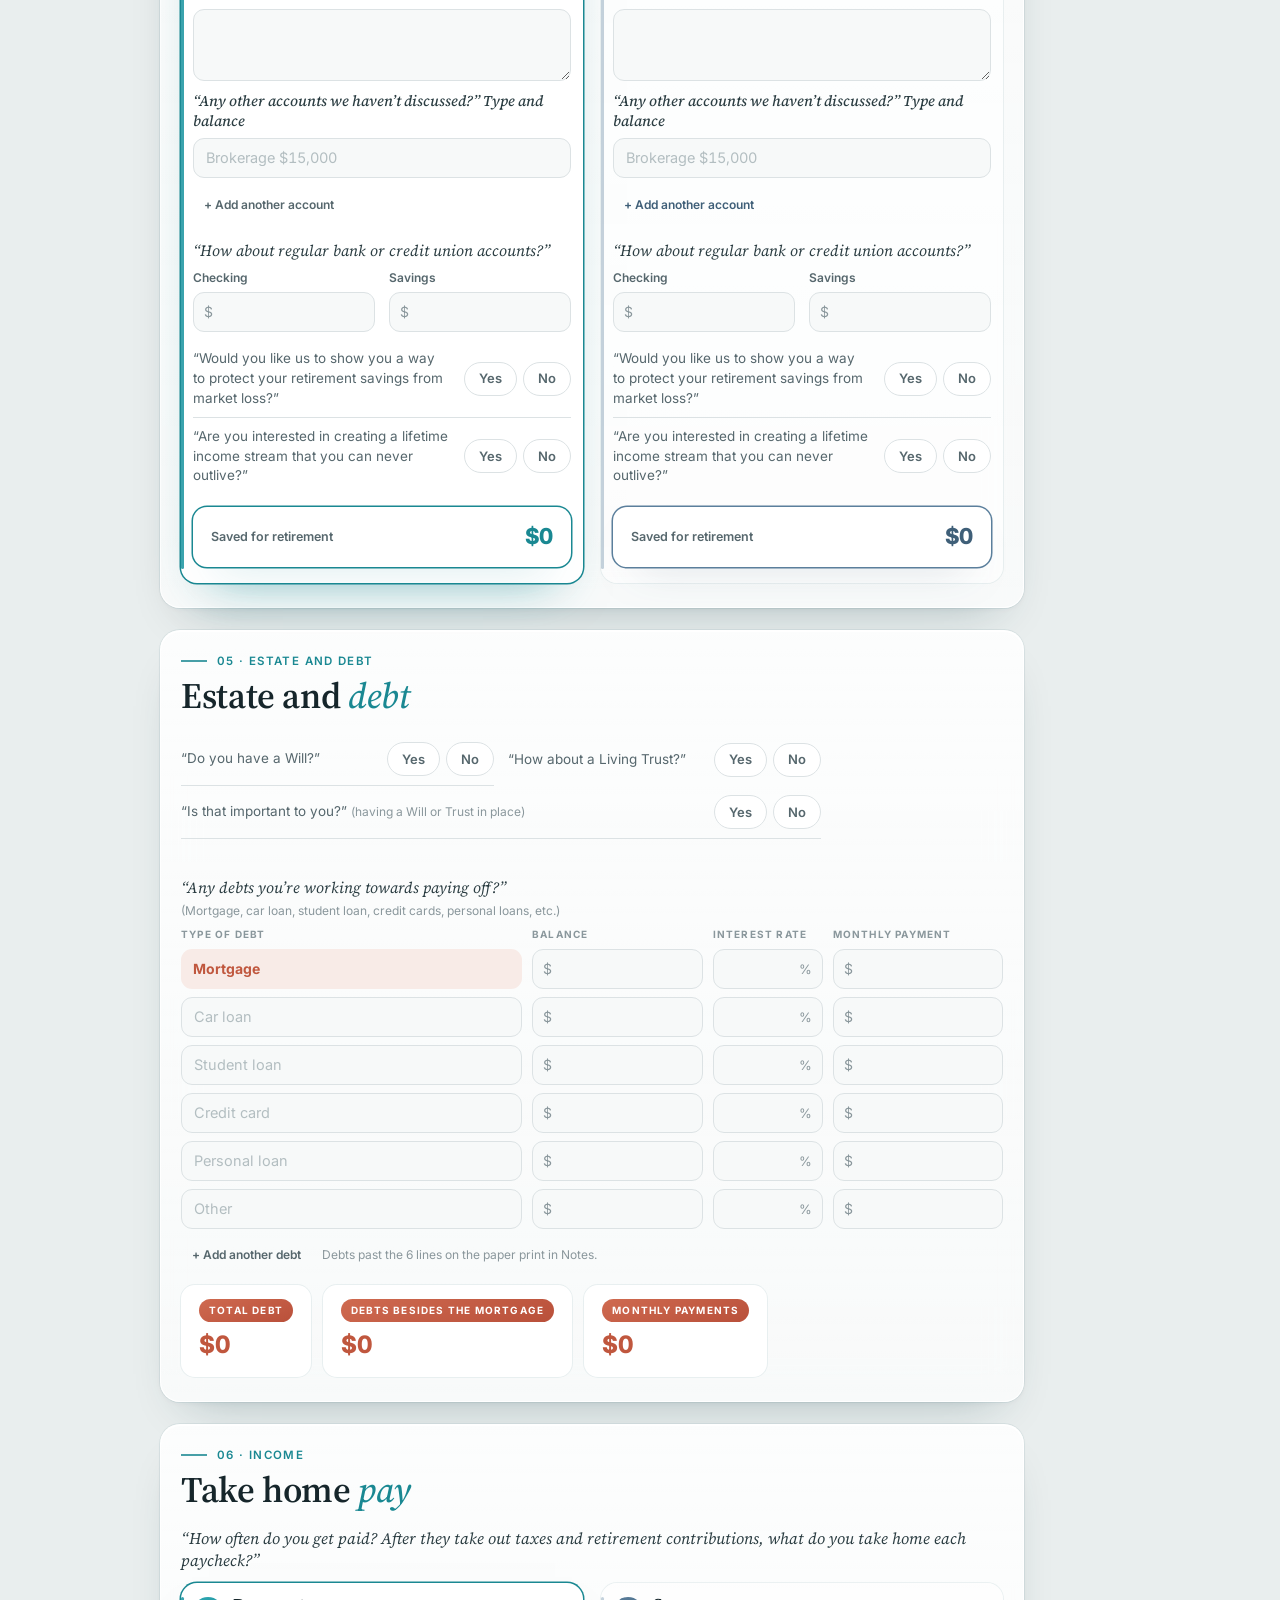
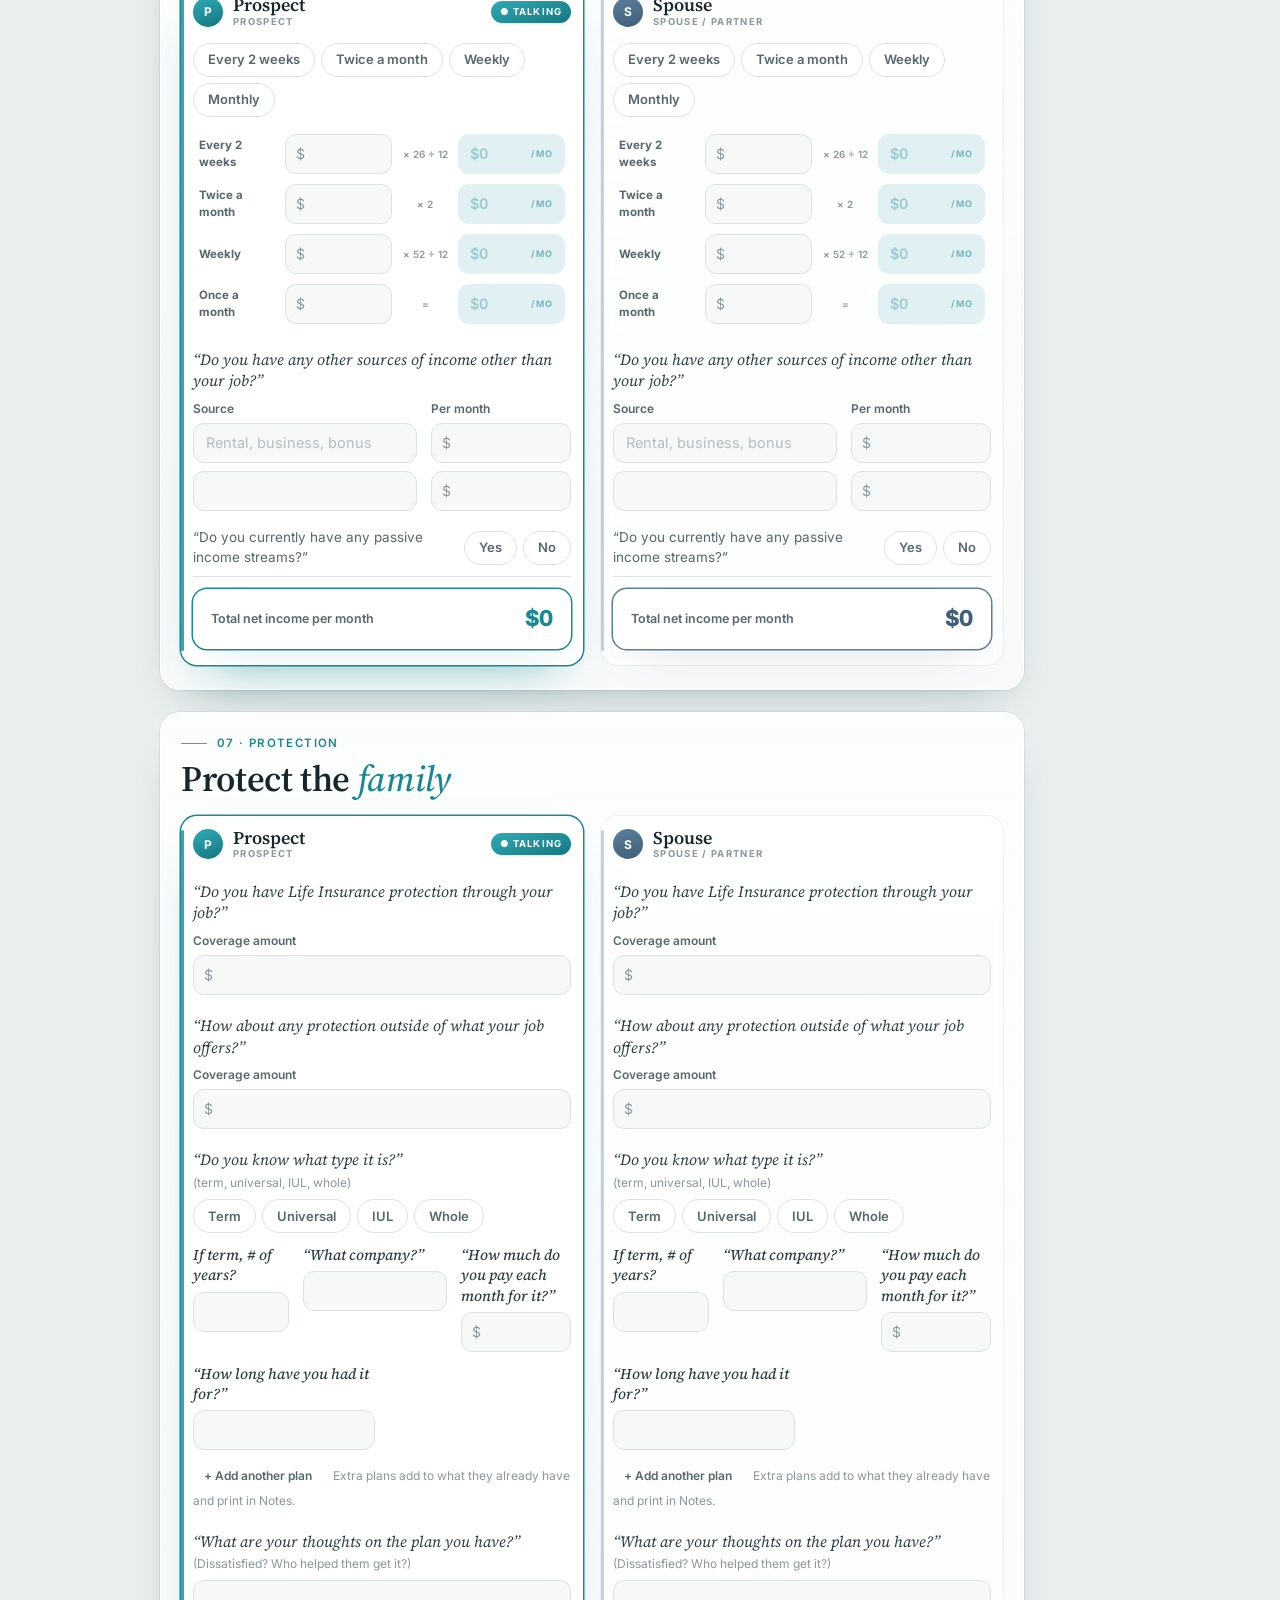
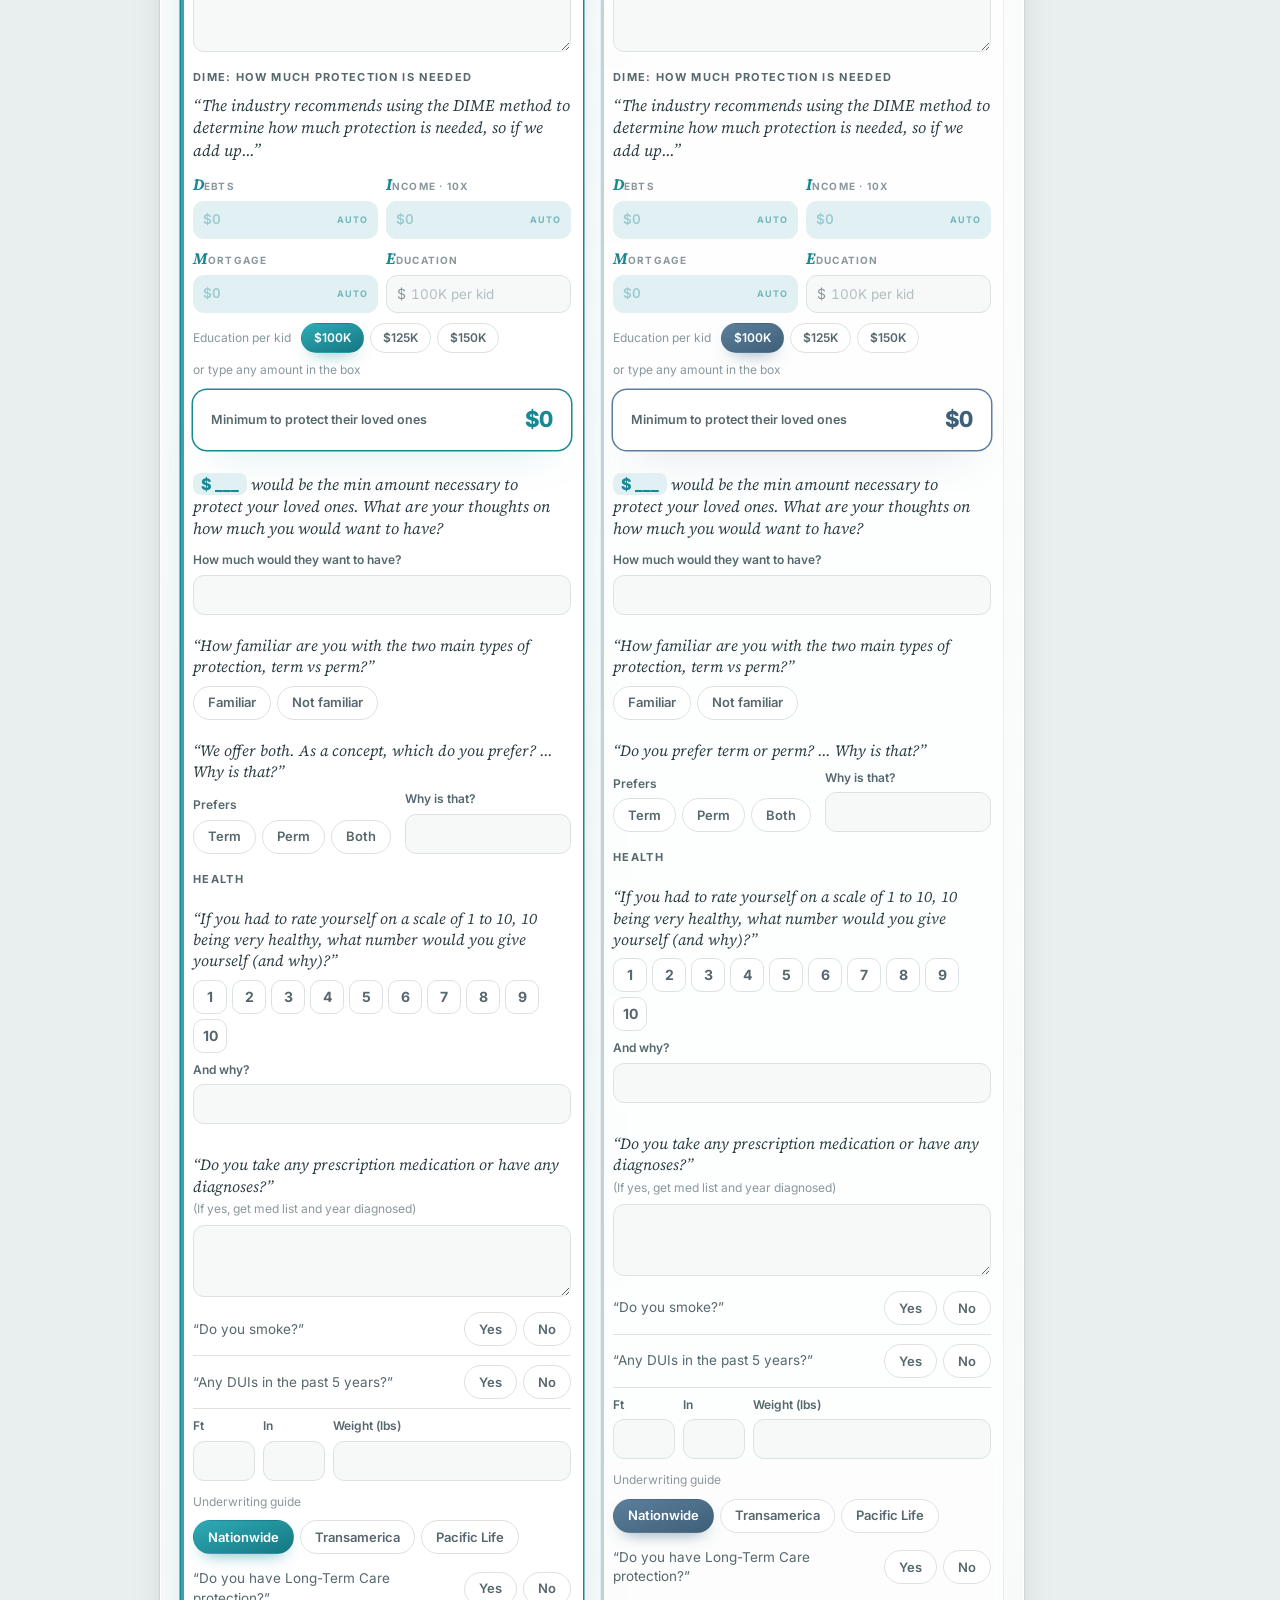
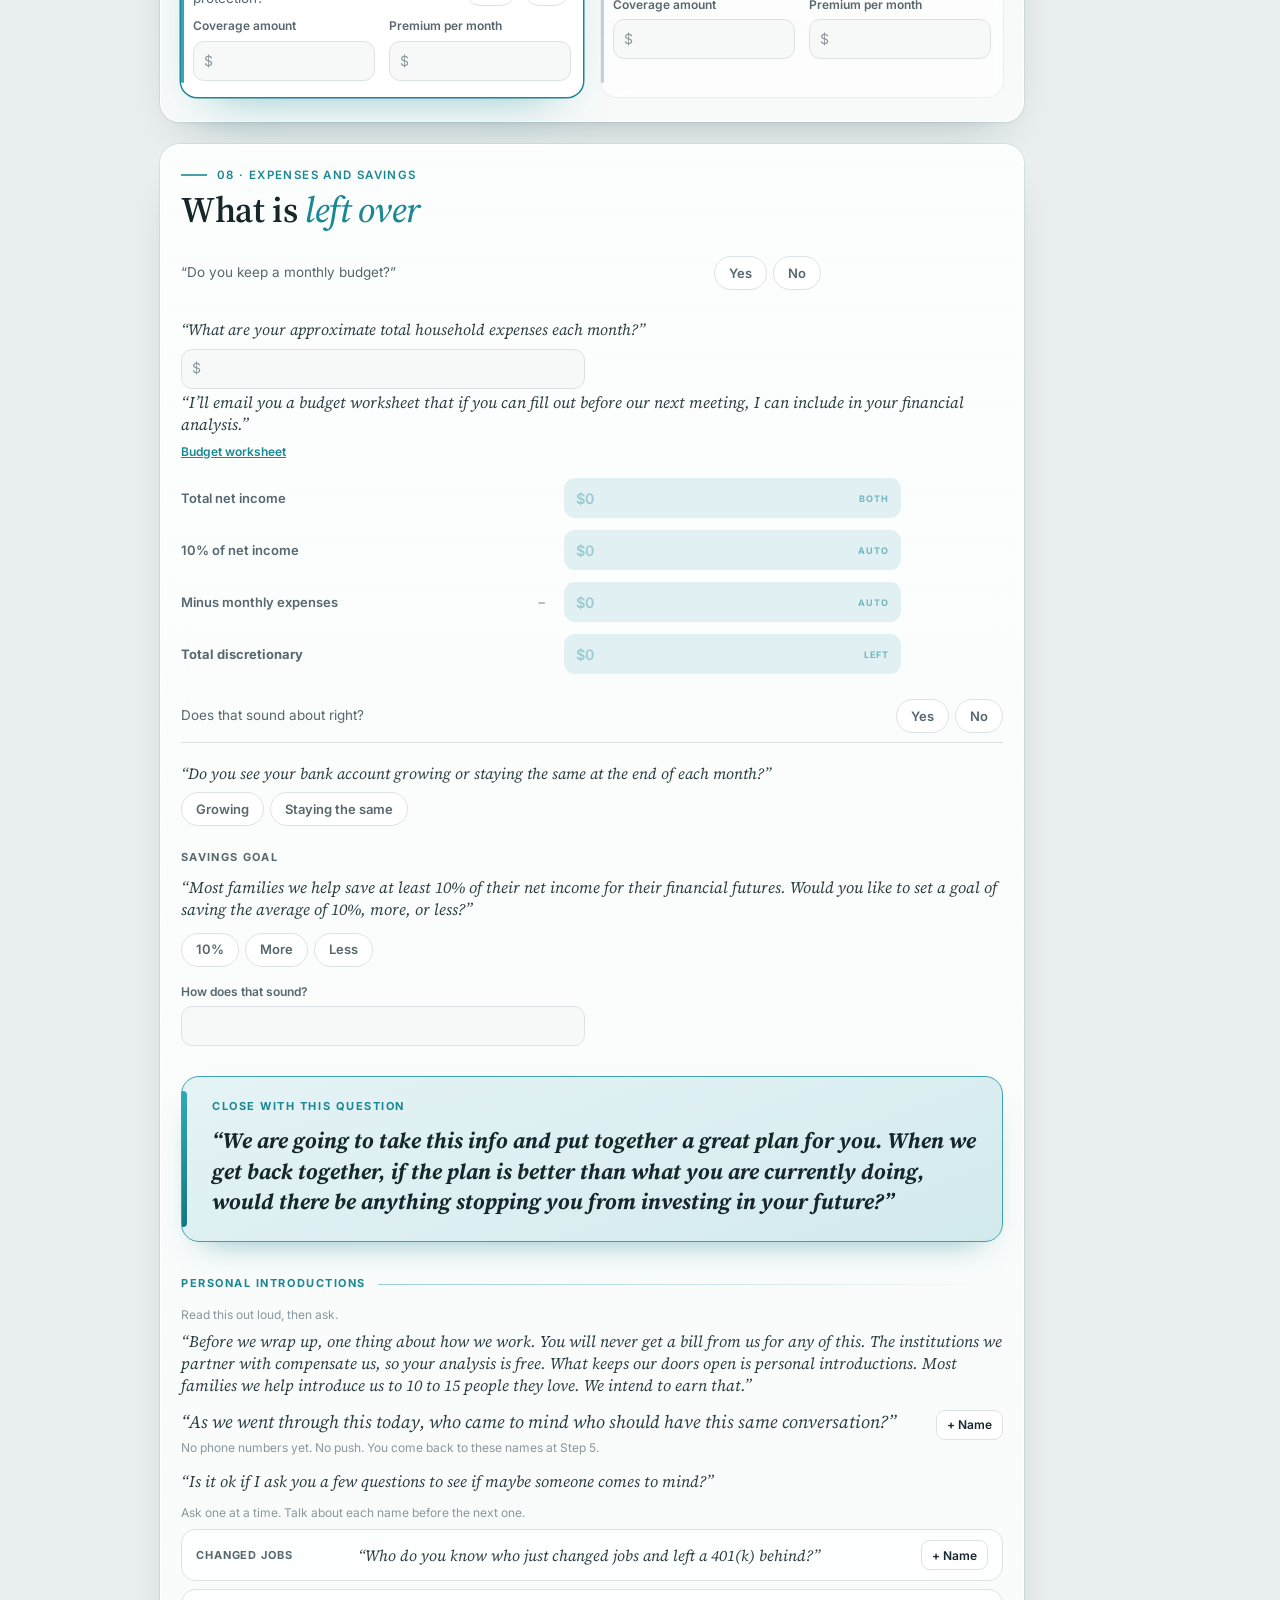
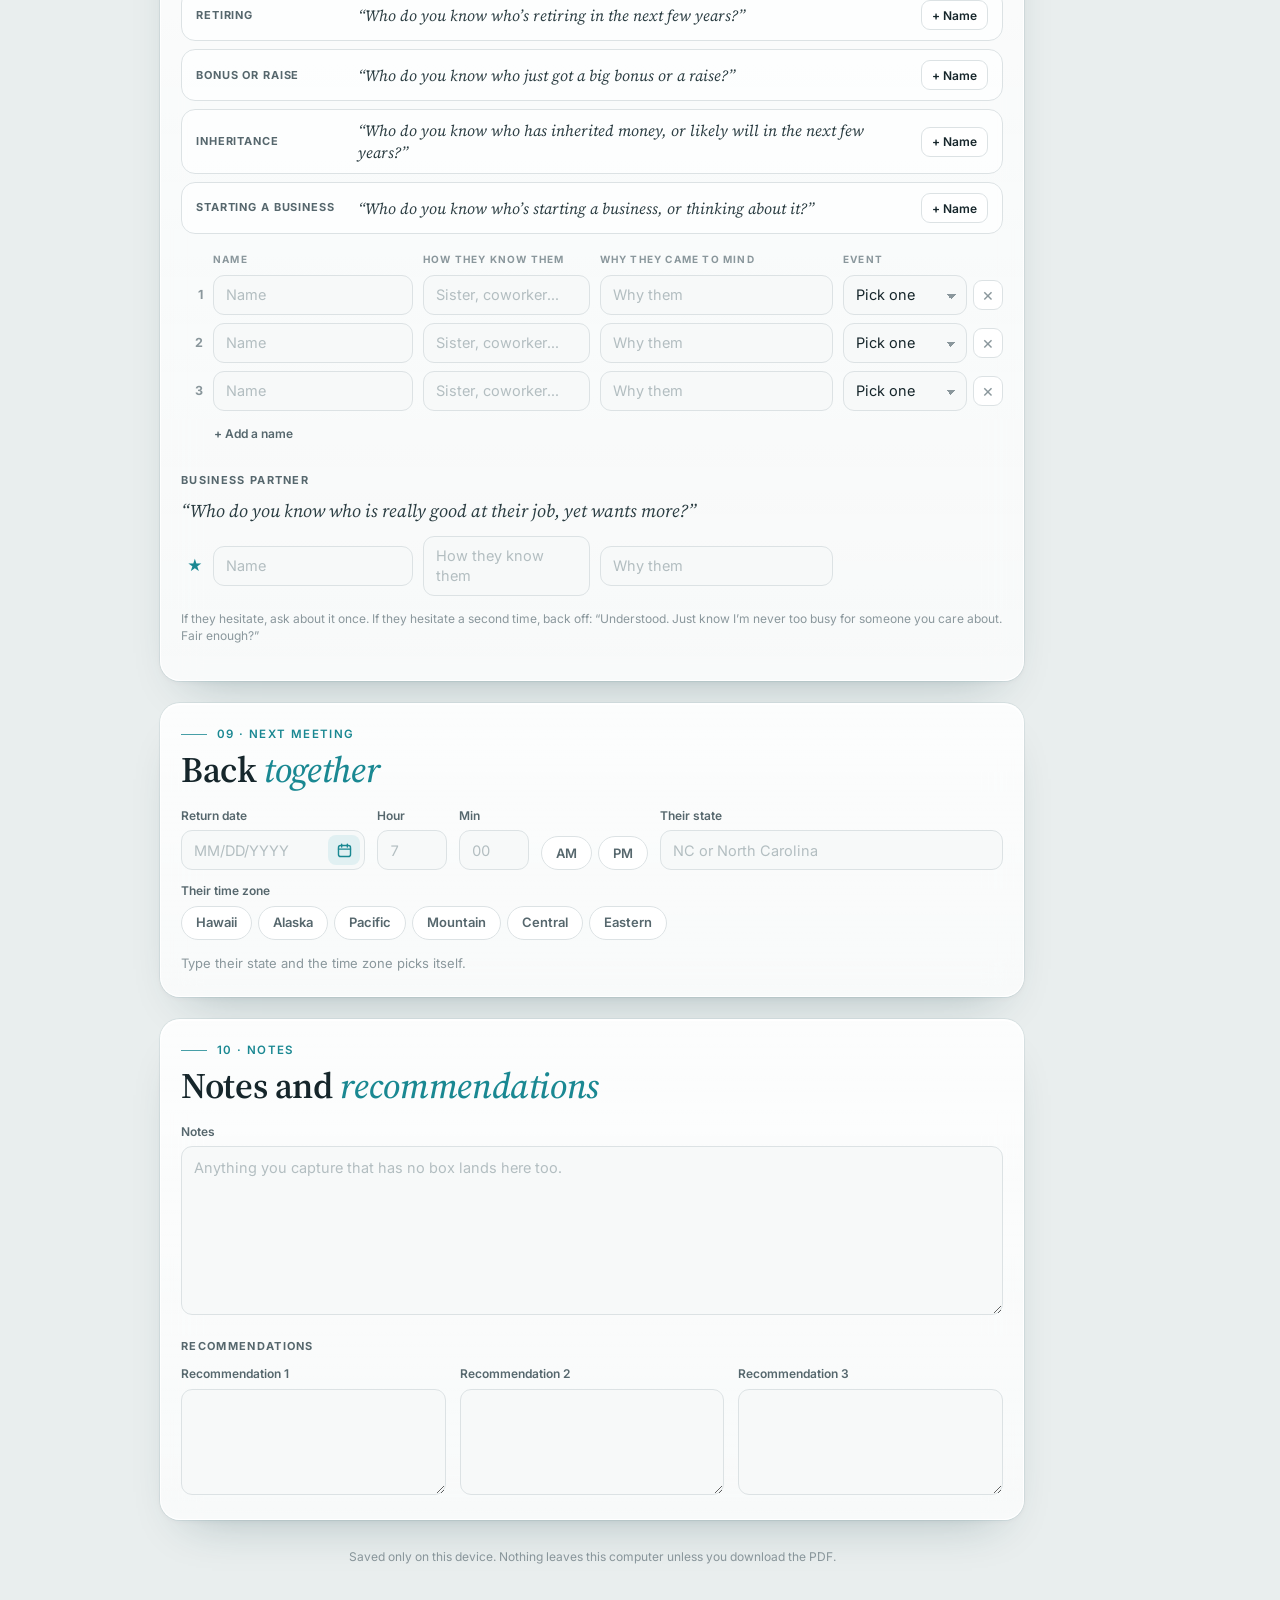
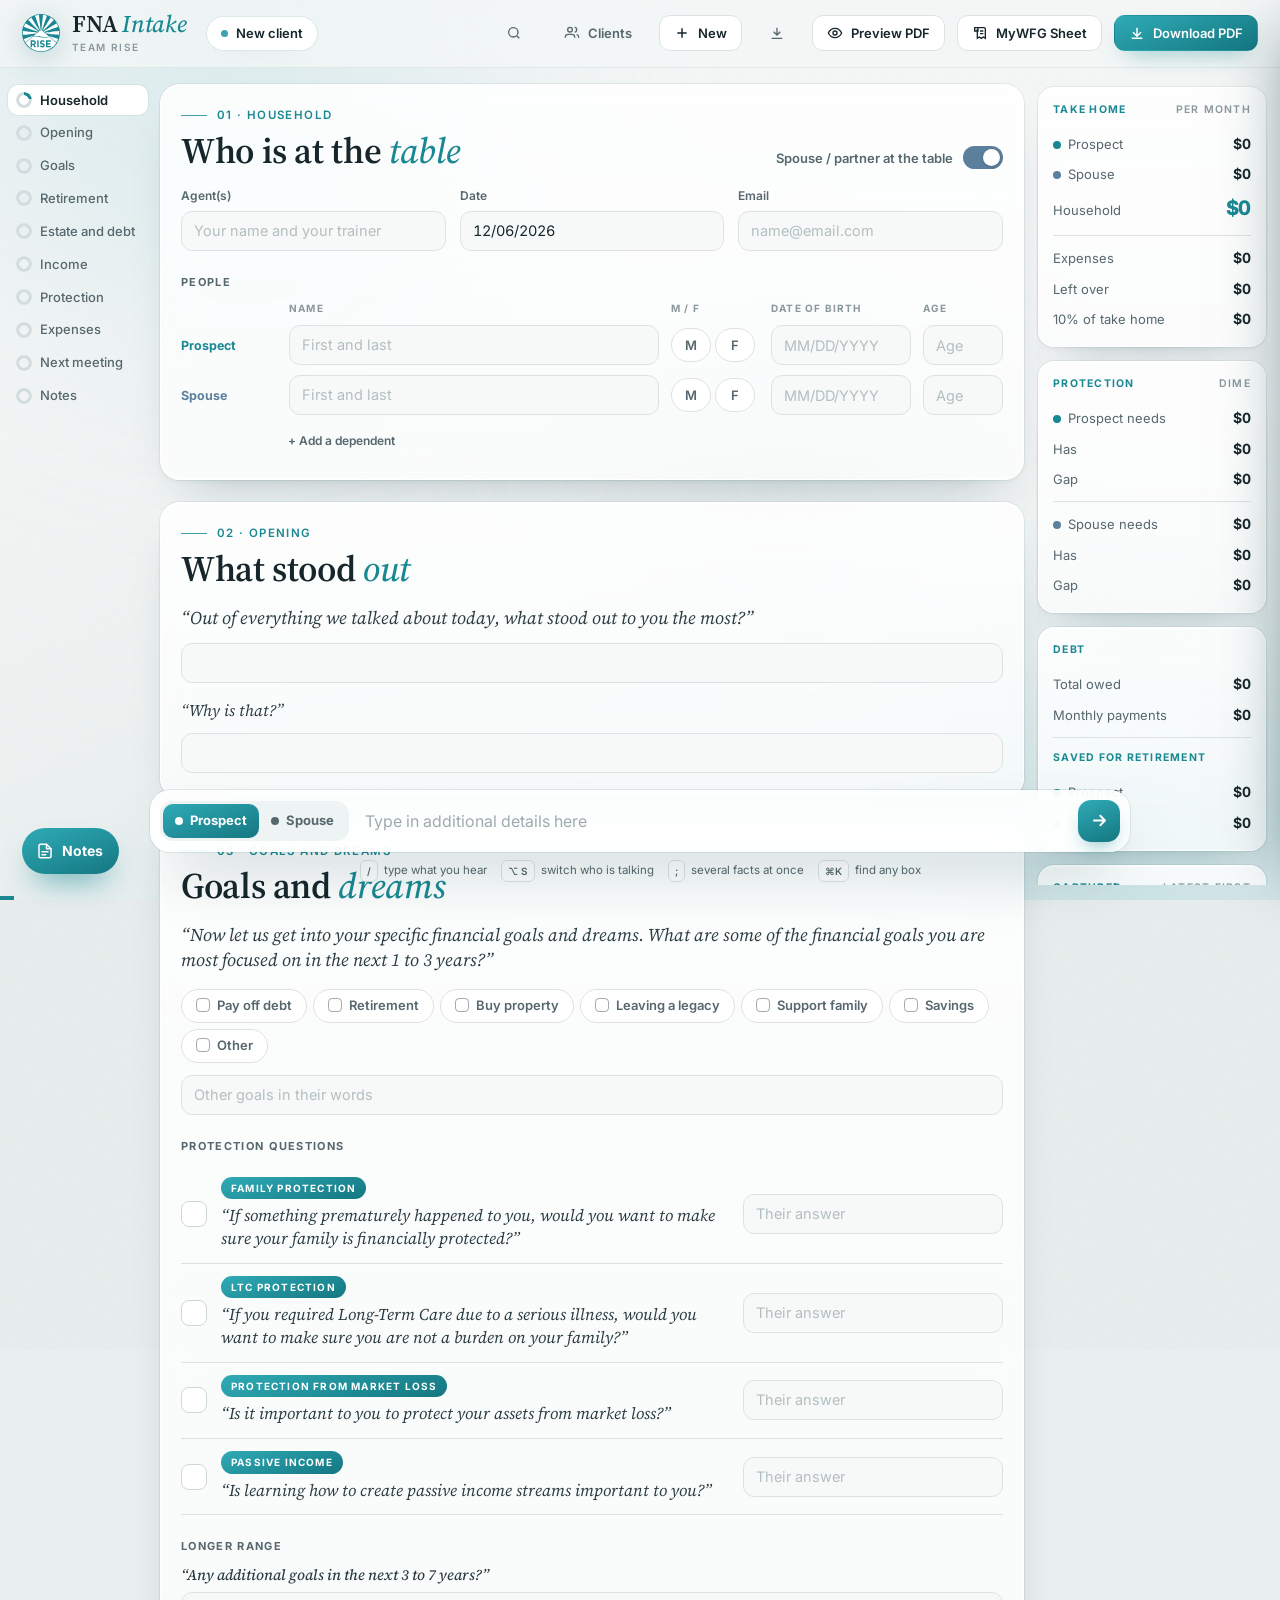
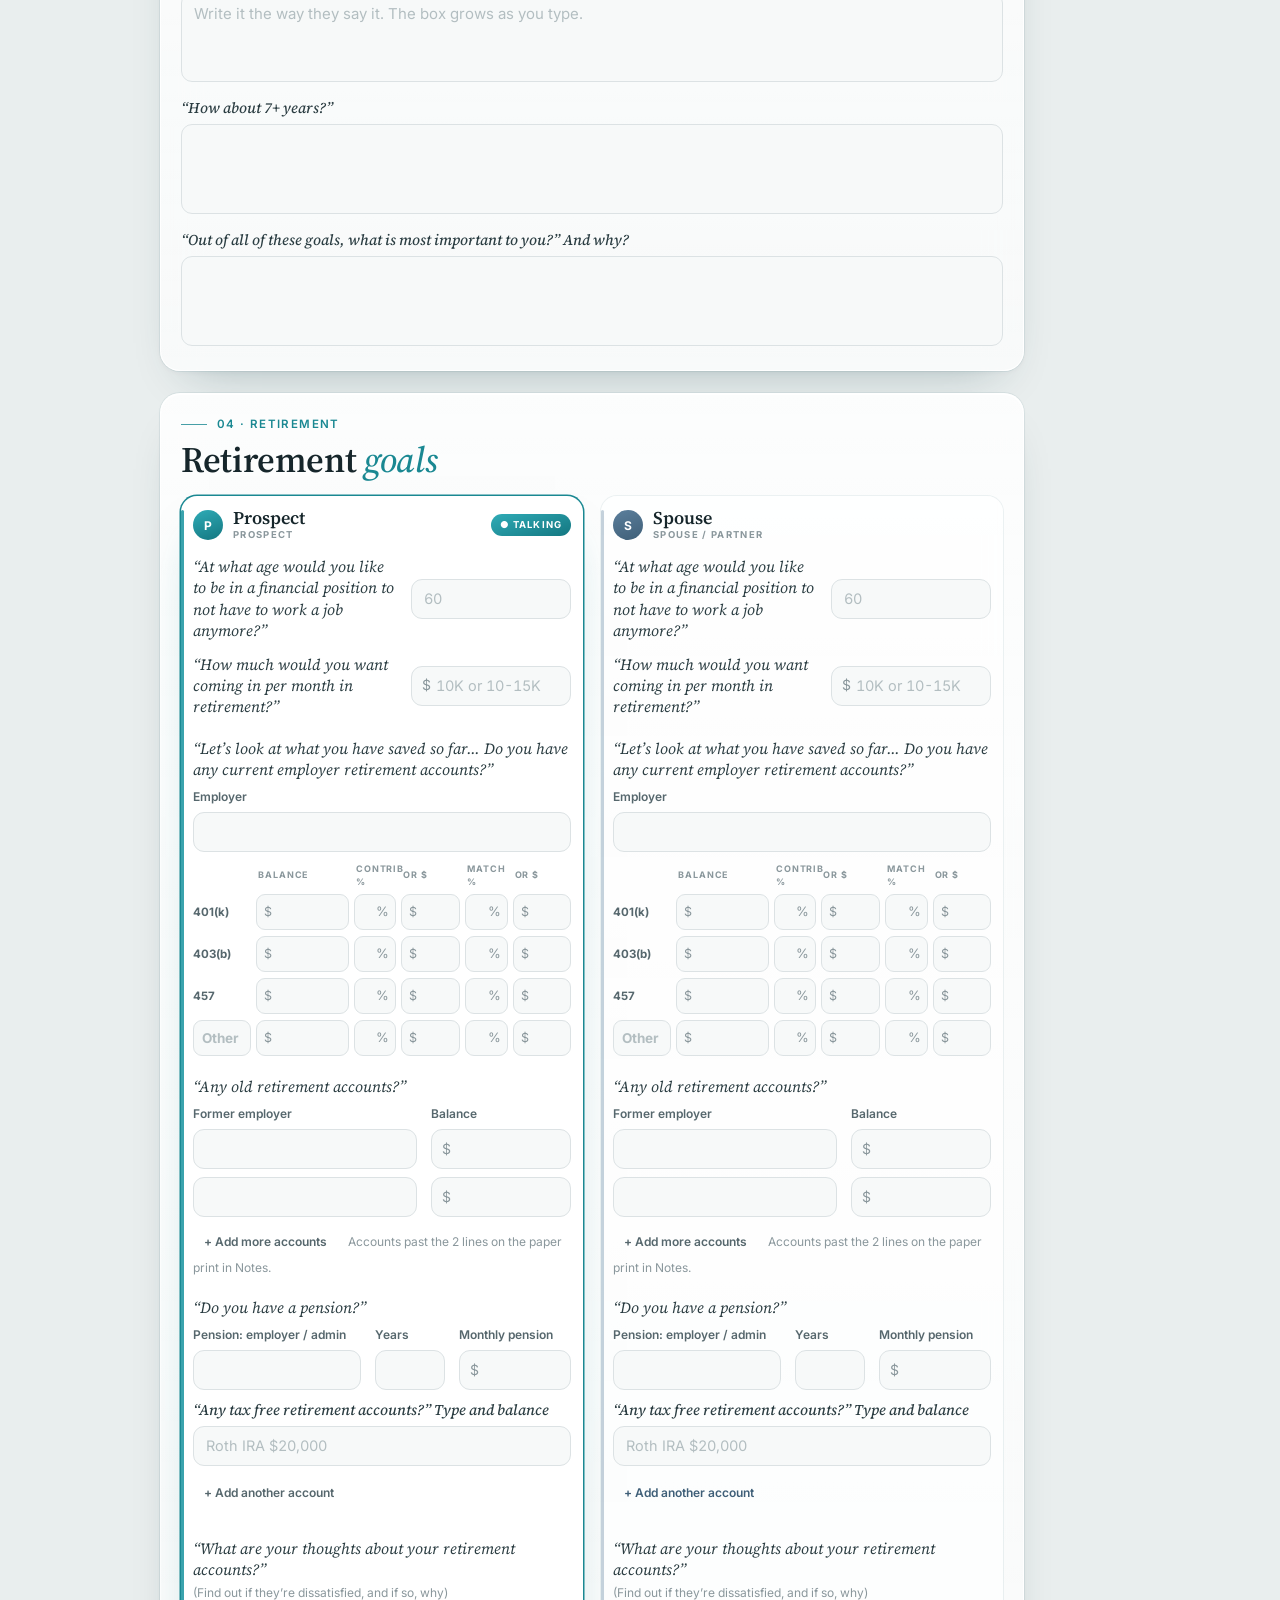
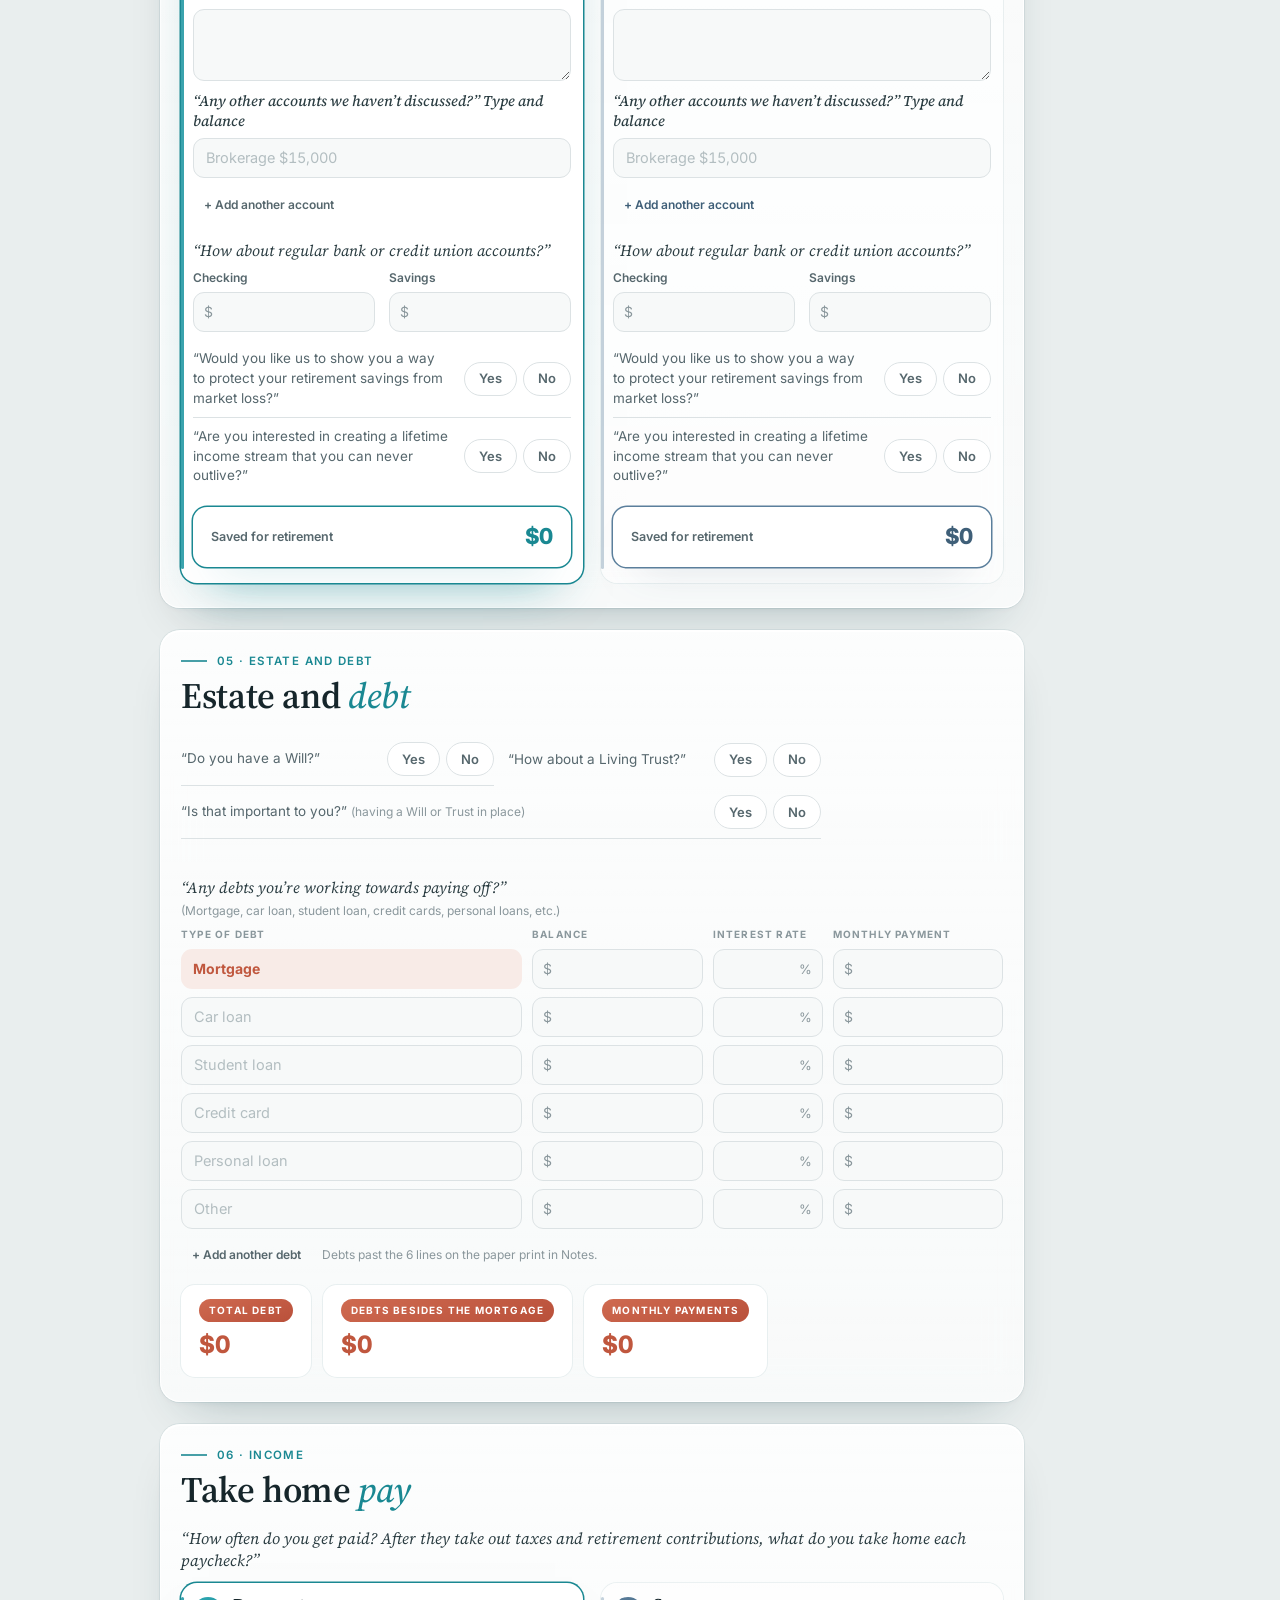
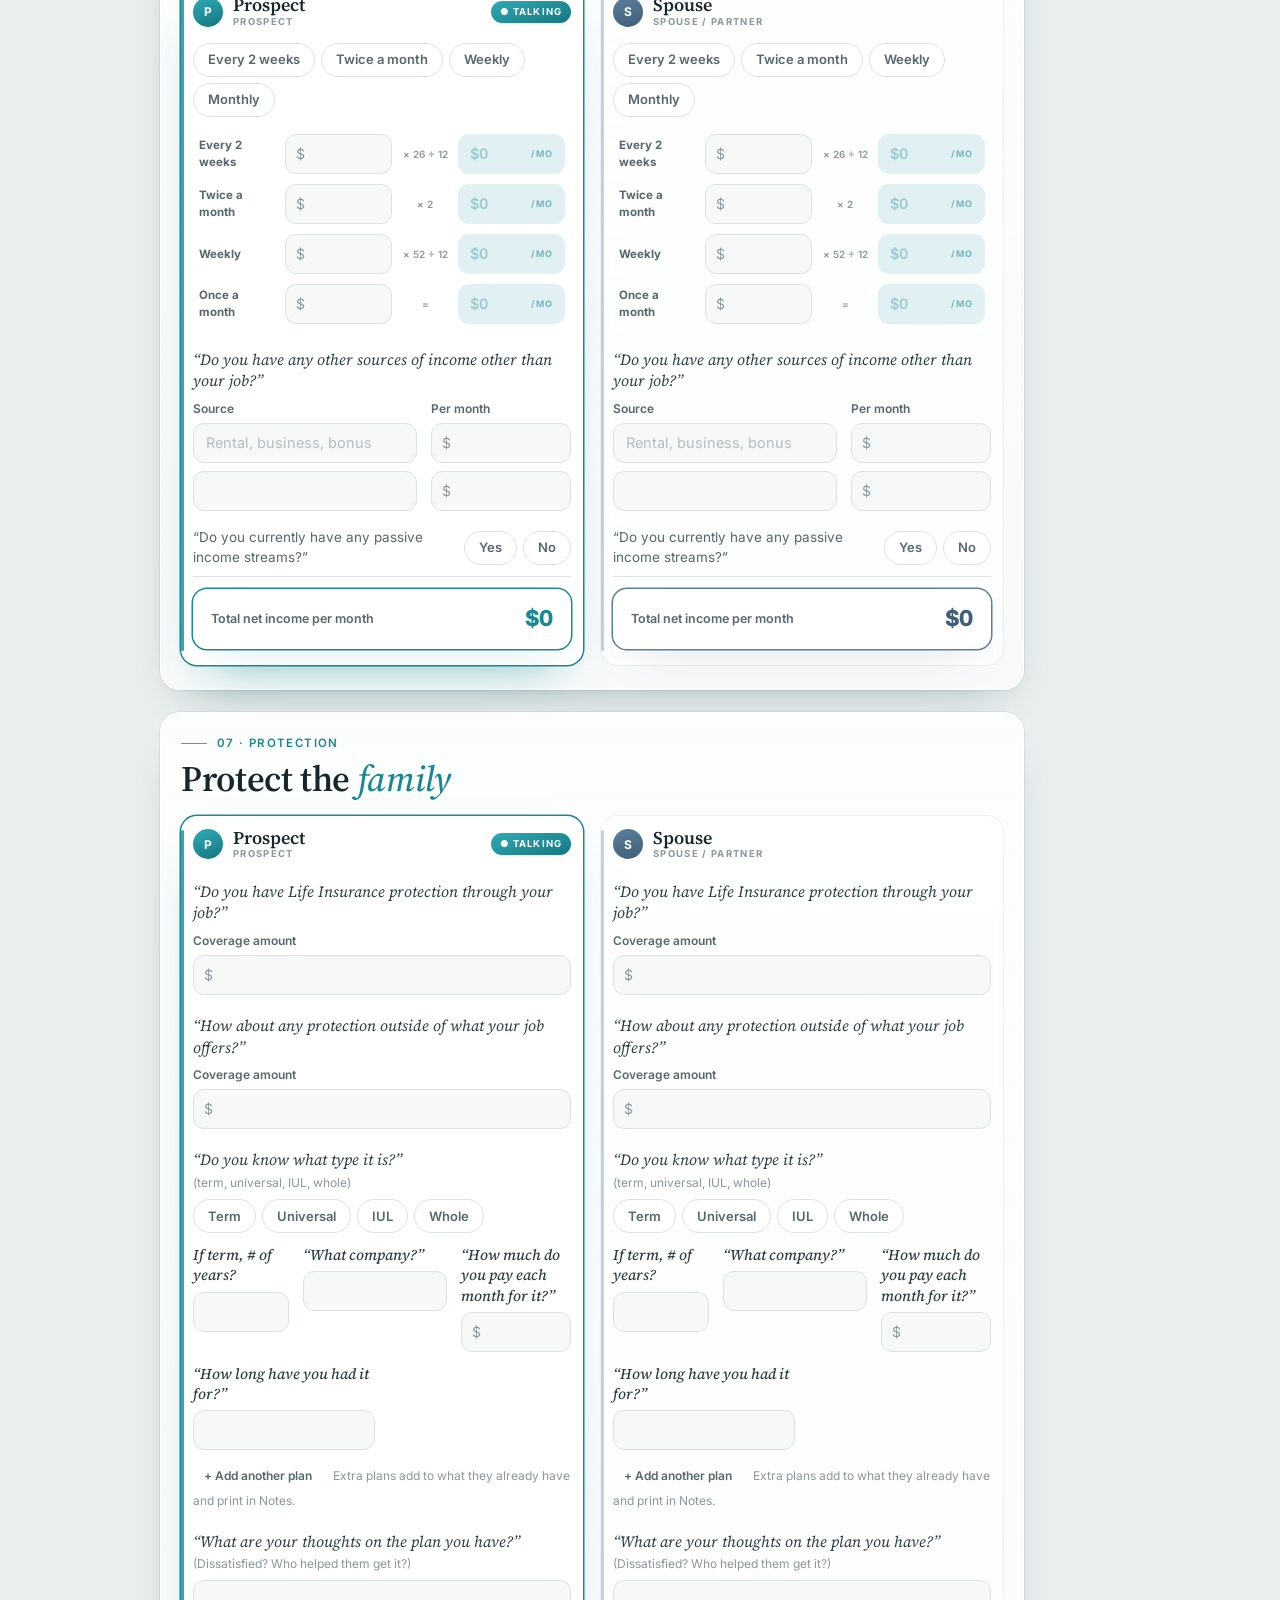
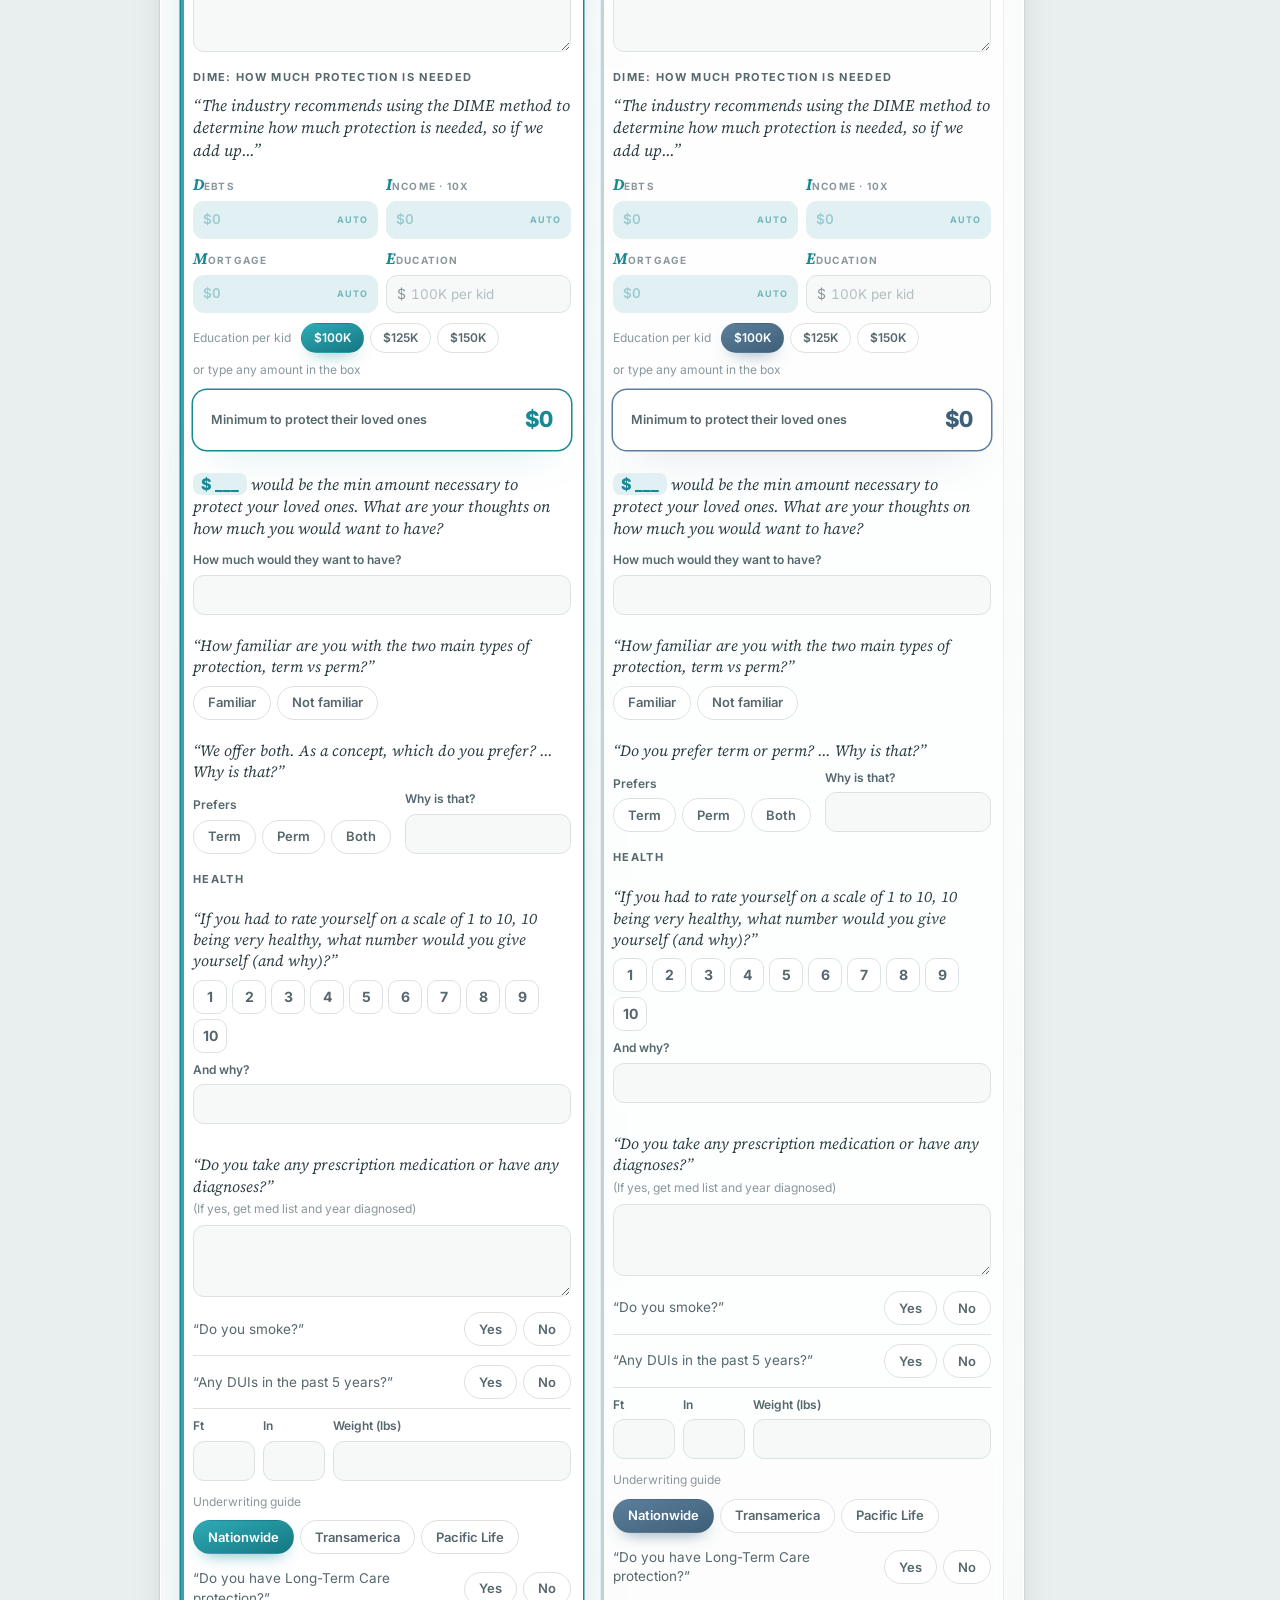
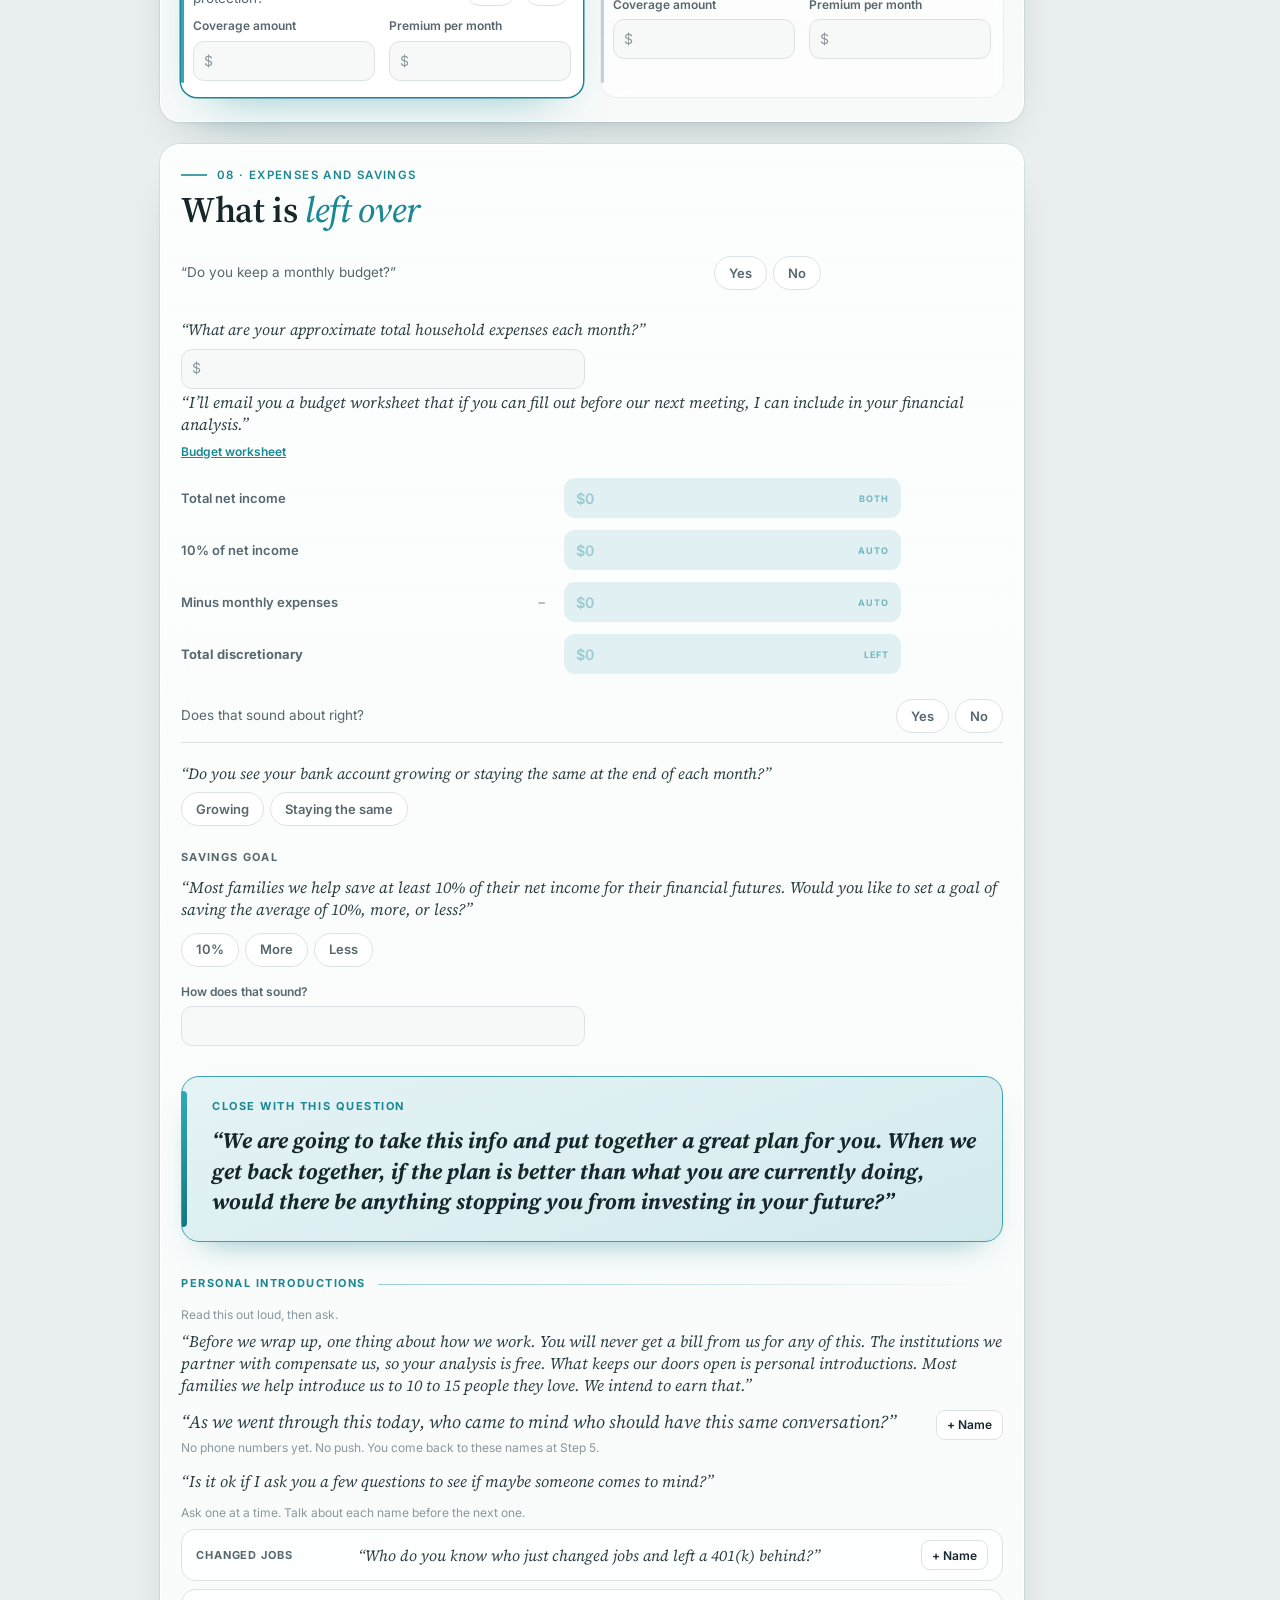
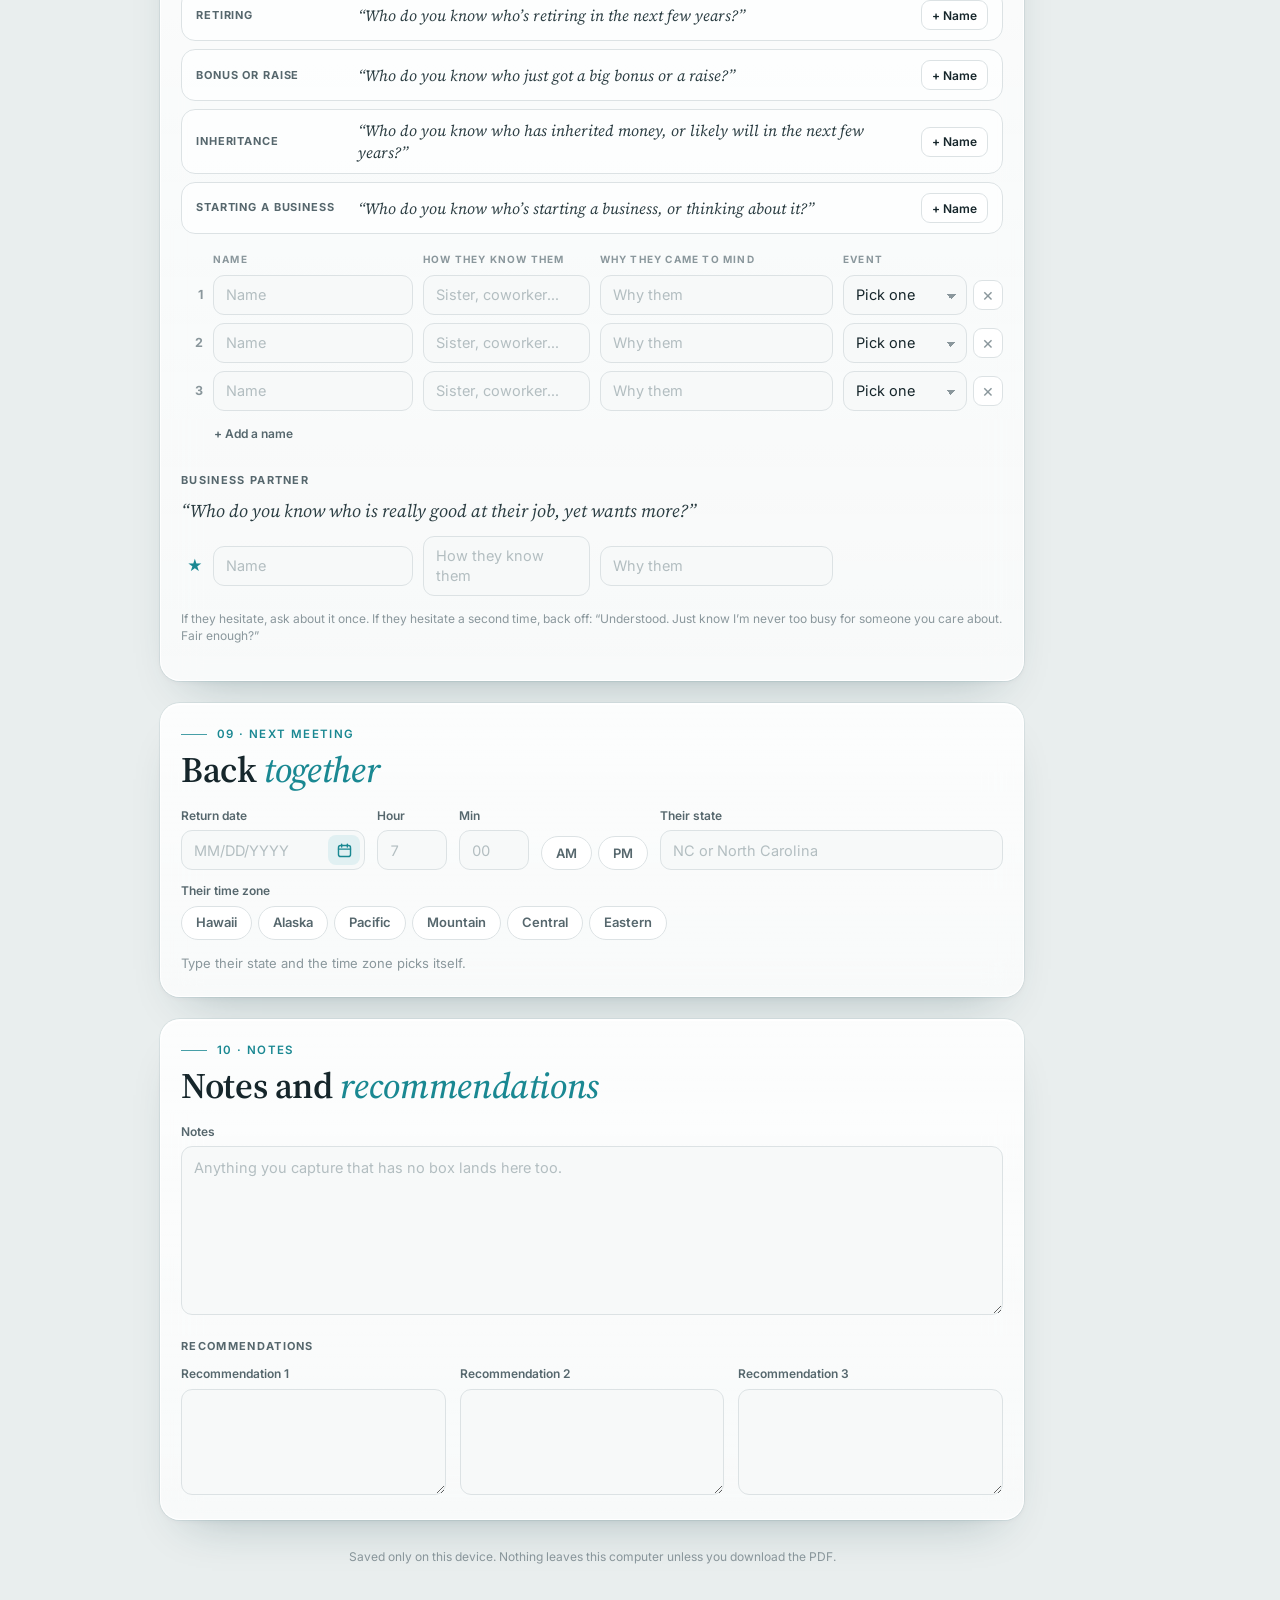
